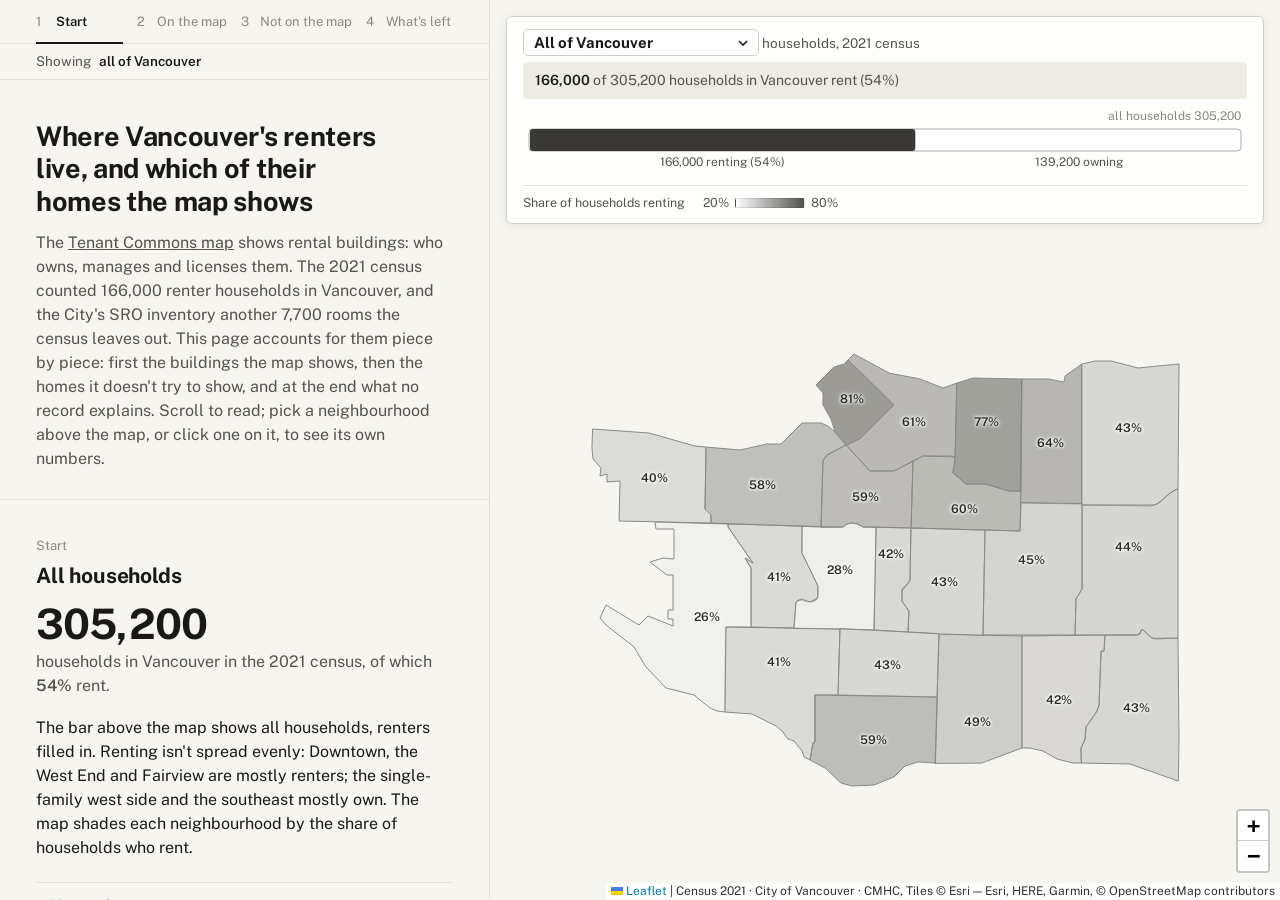
==== renters/index.html @ 36382320 "Story: where Vancouver's renters live" ====
<!DOCTYPE html>
<html lang="en">
<head>
<meta charset="utf-8">
<meta name="viewport" content="width=device-width, initial-scale=1">
<title>Where Vancouver's renters live, and which of their homes the map shows</title>
<!-- font, Leaflet and MapLibre are inlined by missing_rentals.py from vendor/: the page requests only map tiles -->
<style>@font-face{font-family:"Public Sans";font-style:normal;font-weight:100 900;font-display:swap;src:url([data-uri]) format("woff2");}
@font-face{font-family:"Public Sans";font-style:italic;font-weight:100 900;font-display:swap;src:url([data-uri]) format("woff2");}
/* required styles */

.leaflet-pane,
.leaflet-tile,
.leaflet-marker-icon,
.leaflet-marker-shadow,
.leaflet-tile-container,
.leaflet-pane > svg,
.leaflet-pane > canvas,
.leaflet-zoom-box,
.leaflet-image-layer,
.leaflet-layer {
	position: absolute;
	left: 0;
	top: 0;
	}
.leaflet-container {
	overflow: hidden;
	}
.leaflet-tile,
.leaflet-marker-icon,
.leaflet-marker-shadow {
	-webkit-user-select: none;
	   -moz-user-select: none;
	        user-select: none;
	  -webkit-user-drag: none;
	}
/* Prevents IE11 from highlighting tiles in blue */
.leaflet-tile::selection {
	background: transparent;
}
/* Safari renders non-retina tile on retina better with this, but Chrome is worse */
.leaflet-safari .leaflet-tile {
	image-rendering: -webkit-optimize-contrast;
	}
/* hack that prevents hw layers "stretching" when loading new tiles */
.leaflet-safari .leaflet-tile-container {
	width: 1600px;
	height: 1600px;
	-webkit-transform-origin: 0 0;
	}
.leaflet-marker-icon,
.leaflet-marker-shadow {
	display: block;
	}
/* .leaflet-container svg: reset svg max-width decleration shipped in Joomla! (joomla.org) 3.x */
/* .leaflet-container img: map is broken in FF if you have max-width: 100% on tiles */
.leaflet-container .leaflet-overlay-pane svg {
	max-width: none !important;
	max-height: none !important;
	}
.leaflet-container .leaflet-marker-pane img,
.leaflet-container .leaflet-shadow-pane img,
.leaflet-container .leaflet-tile-pane img,
.leaflet-container img.leaflet-image-layer,
.leaflet-container .leaflet-tile {
	max-width: none !important;
	max-height: none !important;
	width: auto;
	padding: 0;
	}

.leaflet-container.leaflet-touch-zoom {
	-ms-touch-action: pan-x pan-y;
	touch-action: pan-x pan-y;
	}
.leaflet-container.leaflet-touch-drag {
	-ms-touch-action: pinch-zoom;
	/* Fallback for FF which doesn't support pinch-zoom */
	touch-action: none;
	touch-action: pinch-zoom;
}
.leaflet-container.leaflet-touch-drag.leaflet-touch-zoom {
	-ms-touch-action: none;
	touch-action: none;
}
.leaflet-container {
	-webkit-tap-highlight-color: transparent;
}
.leaflet-container a {
	-webkit-tap-highlight-color: rgba(51, 181, 229, 0.4);
}
.leaflet-tile {
	filter: inherit;
	visibility: hidden;
	}
.leaflet-tile-loaded {
	visibility: inherit;
	}
.leaflet-zoom-box {
	width: 0;
	height: 0;
	-moz-box-sizing: border-box;
	     box-sizing: border-box;
	z-index: 800;
	}
/* workaround for https://bugzilla.mozilla.org/show_bug.cgi?id=888319 */
.leaflet-overlay-pane svg {
	-moz-user-select: none;
	}

.leaflet-pane         { z-index: 400; }

.leaflet-tile-pane    { z-index: 200; }
.leaflet-overlay-pane { z-index: 400; }
.leaflet-shadow-pane  { z-index: 500; }
.leaflet-marker-pane  { z-index: 600; }
.leaflet-tooltip-pane   { z-index: 650; }
.leaflet-popup-pane   { z-index: 700; }

.leaflet-map-pane canvas { z-index: 100; }
.leaflet-map-pane svg    { z-index: 200; }

.leaflet-vml-shape {
	width: 1px;
	height: 1px;
	}
.lvml {
	behavior: url(#default#VML);
	display: inline-block;
	position: absolute;
	}


/* control positioning */

.leaflet-control {
	position: relative;
	z-index: 800;
	pointer-events: visiblePainted; /* IE 9-10 doesn't have auto */
	pointer-events: auto;
	}
.leaflet-top,
.leaflet-bottom {
	position: absolute;
	z-index: 1000;
	pointer-events: none;
	}
.leaflet-top {
	top: 0;
	}
.leaflet-right {
	right: 0;
	}
.leaflet-bottom {
	bottom: 0;
	}
.leaflet-left {
	left: 0;
	}
.leaflet-control {
	float: left;
	clear: both;
	}
.leaflet-right .leaflet-control {
	float: right;
	}
.leaflet-top .leaflet-control {
	margin-top: 10px;
	}
.leaflet-bottom .leaflet-control {
	margin-bottom: 10px;
	}
.leaflet-left .leaflet-control {
	margin-left: 10px;
	}
.leaflet-right .leaflet-control {
	margin-right: 10px;
	}


/* zoom and fade animations */

.leaflet-fade-anim .leaflet-popup {
	opacity: 0;
	-webkit-transition: opacity 0.2s linear;
	   -moz-transition: opacity 0.2s linear;
	        transition: opacity 0.2s linear;
	}
.leaflet-fade-anim .leaflet-map-pane .leaflet-popup {
	opacity: 1;
	}
.leaflet-zoom-animated {
	-webkit-transform-origin: 0 0;
	    -ms-transform-origin: 0 0;
	        transform-origin: 0 0;
	}
svg.leaflet-zoom-animated {
	will-change: transform;
}

.leaflet-zoom-anim .leaflet-zoom-animated {
	-webkit-transition: -webkit-transform 0.25s cubic-bezier(0,0,0.25,1);
	   -moz-transition:    -moz-transform 0.25s cubic-bezier(0,0,0.25,1);
	        transition:         transform 0.25s cubic-bezier(0,0,0.25,1);
	}
.leaflet-zoom-anim .leaflet-tile,
.leaflet-pan-anim .leaflet-tile {
	-webkit-transition: none;
	   -moz-transition: none;
	        transition: none;
	}

.leaflet-zoom-anim .leaflet-zoom-hide {
	visibility: hidden;
	}


/* cursors */

.leaflet-interactive {
	cursor: pointer;
	}
.leaflet-grab {
	cursor: -webkit-grab;
	cursor:    -moz-grab;
	cursor:         grab;
	}
.leaflet-crosshair,
.leaflet-crosshair .leaflet-interactive {
	cursor: crosshair;
	}
.leaflet-popup-pane,
.leaflet-control {
	cursor: auto;
	}
.leaflet-dragging .leaflet-grab,
.leaflet-dragging .leaflet-grab .leaflet-interactive,
.leaflet-dragging .leaflet-marker-draggable {
	cursor: move;
	cursor: -webkit-grabbing;
	cursor:    -moz-grabbing;
	cursor:         grabbing;
	}

/* marker & overlays interactivity */
.leaflet-marker-icon,
.leaflet-marker-shadow,
.leaflet-image-layer,
.leaflet-pane > svg path,
.leaflet-tile-container {
	pointer-events: none;
	}

.leaflet-marker-icon.leaflet-interactive,
.leaflet-image-layer.leaflet-interactive,
.leaflet-pane > svg path.leaflet-interactive,
svg.leaflet-image-layer.leaflet-interactive path {
	pointer-events: visiblePainted; /* IE 9-10 doesn't have auto */
	pointer-events: auto;
	}

/* visual tweaks */

.leaflet-container {
	background: #ddd;
	outline-offset: 1px;
	}
.leaflet-container a {
	color: #0078A8;
	}
.leaflet-zoom-box {
	border: 2px dotted #38f;
	background: rgba(255,255,255,0.5);
	}


/* general typography */
.leaflet-container {
	font-family: "Helvetica Neue", Arial, Helvetica, sans-serif;
	font-size: 12px;
	font-size: 0.75rem;
	line-height: 1.5;
	}


/* general toolbar styles */

.leaflet-bar {
	box-shadow: 0 1px 5px rgba(0,0,0,0.65);
	border-radius: 4px;
	}
.leaflet-bar a {
	background-color: #fff;
	border-bottom: 1px solid #ccc;
	width: 26px;
	height: 26px;
	line-height: 26px;
	display: block;
	text-align: center;
	text-decoration: none;
	color: black;
	}
.leaflet-bar a,
.leaflet-control-layers-toggle {
	background-position: 50% 50%;
	background-repeat: no-repeat;
	display: block;
	}
.leaflet-bar a:hover,
.leaflet-bar a:focus {
	background-color: #f4f4f4;
	}
.leaflet-bar a:first-child {
	border-top-left-radius: 4px;
	border-top-right-radius: 4px;
	}
.leaflet-bar a:last-child {
	border-bottom-left-radius: 4px;
	border-bottom-right-radius: 4px;
	border-bottom: none;
	}
.leaflet-bar a.leaflet-disabled {
	cursor: default;
	background-color: #f4f4f4;
	color: #bbb;
	}

.leaflet-touch .leaflet-bar a {
	width: 30px;
	height: 30px;
	line-height: 30px;
	}
.leaflet-touch .leaflet-bar a:first-child {
	border-top-left-radius: 2px;
	border-top-right-radius: 2px;
	}
.leaflet-touch .leaflet-bar a:last-child {
	border-bottom-left-radius: 2px;
	border-bottom-right-radius: 2px;
	}

/* zoom control */

.leaflet-control-zoom-in,
.leaflet-control-zoom-out {
	font: bold 18px 'Lucida Console', Monaco, monospace;
	text-indent: 1px;
	}

.leaflet-touch .leaflet-control-zoom-in, .leaflet-touch .leaflet-control-zoom-out  {
	font-size: 22px;
	}


/* layers control */

.leaflet-control-layers {
	box-shadow: 0 1px 5px rgba(0,0,0,0.4);
	background: #fff;
	border-radius: 5px;
	}
.leaflet-control-layers-toggle {
	background-image: url(images/layers.png);
	width: 36px;
	height: 36px;
	}
.leaflet-retina .leaflet-control-layers-toggle {
	background-image: url(images/layers-2x.png);
	background-size: 26px 26px;
	}
.leaflet-touch .leaflet-control-layers-toggle {
	width: 44px;
	height: 44px;
	}
.leaflet-control-layers .leaflet-control-layers-list,
.leaflet-control-layers-expanded .leaflet-control-layers-toggle {
	display: none;
	}
.leaflet-control-layers-expanded .leaflet-control-layers-list {
	display: block;
	position: relative;
	}
.leaflet-control-layers-expanded {
	padding: 6px 10px 6px 6px;
	color: #333;
	background: #fff;
	}
.leaflet-control-layers-scrollbar {
	overflow-y: scroll;
	overflow-x: hidden;
	padding-right: 5px;
	}
.leaflet-control-layers-selector {
	margin-top: 2px;
	position: relative;
	top: 1px;
	}
.leaflet-control-layers label {
	display: block;
	font-size: 13px;
	font-size: 1.08333em;
	}
.leaflet-control-layers-separator {
	height: 0;
	border-top: 1px solid #ddd;
	margin: 5px -10px 5px -6px;
	}

/* Default icon URLs */
.leaflet-default-icon-path { /* used only in path-guessing heuristic, see L.Icon.Default */
	background-image: url(images/marker-icon.png);
	}


/* attribution and scale controls */

.leaflet-container .leaflet-control-attribution {
	background: #fff;
	background: rgba(255, 255, 255, 0.8);
	margin: 0;
	}
.leaflet-control-attribution,
.leaflet-control-scale-line {
	padding: 0 5px;
	color: #333;
	line-height: 1.4;
	}
.leaflet-control-attribution a {
	text-decoration: none;
	}
.leaflet-control-attribution a:hover,
.leaflet-control-attribution a:focus {
	text-decoration: underline;
	}
.leaflet-attribution-flag {
	display: inline !important;
	vertical-align: baseline !important;
	width: 1em;
	height: 0.6669em;
	}
.leaflet-left .leaflet-control-scale {
	margin-left: 5px;
	}
.leaflet-bottom .leaflet-control-scale {
	margin-bottom: 5px;
	}
.leaflet-control-scale-line {
	border: 2px solid #777;
	border-top: none;
	line-height: 1.1;
	padding: 2px 5px 1px;
	white-space: nowrap;
	-moz-box-sizing: border-box;
	     box-sizing: border-box;
	background: rgba(255, 255, 255, 0.8);
	text-shadow: 1px 1px #fff;
	}
.leaflet-control-scale-line:not(:first-child) {
	border-top: 2px solid #777;
	border-bottom: none;
	margin-top: -2px;
	}
.leaflet-control-scale-line:not(:first-child):not(:last-child) {
	border-bottom: 2px solid #777;
	}

.leaflet-touch .leaflet-control-attribution,
.leaflet-touch .leaflet-control-layers,
.leaflet-touch .leaflet-bar {
	box-shadow: none;
	}
.leaflet-touch .leaflet-control-layers,
.leaflet-touch .leaflet-bar {
	border: 2px solid rgba(0,0,0,0.2);
	background-clip: padding-box;
	}


/* popup */

.leaflet-popup {
	position: absolute;
	text-align: center;
	margin-bottom: 20px;
	}
.leaflet-popup-content-wrapper {
	padding: 1px;
	text-align: left;
	border-radius: 12px;
	}
.leaflet-popup-content {
	margin: 13px 24px 13px 20px;
	line-height: 1.3;
	font-size: 13px;
	font-size: 1.08333em;
	min-height: 1px;
	}
.leaflet-popup-content p {
	margin: 17px 0;
	margin: 1.3em 0;
	}
.leaflet-popup-tip-container {
	width: 40px;
	height: 20px;
	position: absolute;
	left: 50%;
	margin-top: -1px;
	margin-left: -20px;
	overflow: hidden;
	pointer-events: none;
	}
.leaflet-popup-tip {
	width: 17px;
	height: 17px;
	padding: 1px;

	margin: -10px auto 0;
	pointer-events: auto;

	-webkit-transform: rotate(45deg);
	   -moz-transform: rotate(45deg);
	    -ms-transform: rotate(45deg);
	        transform: rotate(45deg);
	}
.leaflet-popup-content-wrapper,
.leaflet-popup-tip {
	background: white;
	color: #333;
	box-shadow: 0 3px 14px rgba(0,0,0,0.4);
	}
.leaflet-container a.leaflet-popup-close-button {
	position: absolute;
	top: 0;
	right: 0;
	border: none;
	text-align: center;
	width: 24px;
	height: 24px;
	font: 16px/24px Tahoma, Verdana, sans-serif;
	color: #757575;
	text-decoration: none;
	background: transparent;
	}
.leaflet-container a.leaflet-popup-close-button:hover,
.leaflet-container a.leaflet-popup-close-button:focus {
	color: #585858;
	}
.leaflet-popup-scrolled {
	overflow: auto;
	}

.leaflet-oldie .leaflet-popup-content-wrapper {
	-ms-zoom: 1;
	}
.leaflet-oldie .leaflet-popup-tip {
	width: 24px;
	margin: 0 auto;

	-ms-filter: "progid:DXImageTransform.Microsoft.Matrix(M11=0.70710678, M12=0.70710678, M21=-0.70710678, M22=0.70710678)";
	filter: progid:DXImageTransform.Microsoft.Matrix(M11=0.70710678, M12=0.70710678, M21=-0.70710678, M22=0.70710678);
	}

.leaflet-oldie .leaflet-control-zoom,
.leaflet-oldie .leaflet-control-layers,
.leaflet-oldie .leaflet-popup-content-wrapper,
.leaflet-oldie .leaflet-popup-tip {
	border: 1px solid #999;
	}


/* div icon */

.leaflet-div-icon {
	background: #fff;
	border: 1px solid #666;
	}


/* Tooltip */
/* Base styles for the element that has a tooltip */
.leaflet-tooltip {
	position: absolute;
	padding: 6px;
	background-color: #fff;
	border: 1px solid #fff;
	border-radius: 3px;
	color: #222;
	white-space: nowrap;
	-webkit-user-select: none;
	-moz-user-select: none;
	-ms-user-select: none;
	user-select: none;
	pointer-events: none;
	box-shadow: 0 1px 3px rgba(0,0,0,0.4);
	}
.leaflet-tooltip.leaflet-interactive {
	cursor: pointer;
	pointer-events: auto;
	}
.leaflet-tooltip-top:before,
.leaflet-tooltip-bottom:before,
.leaflet-tooltip-left:before,
.leaflet-tooltip-right:before {
	position: absolute;
	pointer-events: none;
	border: 6px solid transparent;
	background: transparent;
	content: "";
	}

/* Directions */

.leaflet-tooltip-bottom {
	margin-top: 6px;
}
.leaflet-tooltip-top {
	margin-top: -6px;
}
.leaflet-tooltip-bottom:before,
.leaflet-tooltip-top:before {
	left: 50%;
	margin-left: -6px;
	}
.leaflet-tooltip-top:before {
	bottom: 0;
	margin-bottom: -12px;
	border-top-color: #fff;
	}
.leaflet-tooltip-bottom:before {
	top: 0;
	margin-top: -12px;
	margin-left: -6px;
	border-bottom-color: #fff;
	}
.leaflet-tooltip-left {
	margin-left: -6px;
}
.leaflet-tooltip-right {
	margin-left: 6px;
}
.leaflet-tooltip-left:before,
.leaflet-tooltip-right:before {
	top: 50%;
	margin-top: -6px;
	}
.leaflet-tooltip-left:before {
	right: 0;
	margin-right: -12px;
	border-left-color: #fff;
	}
.leaflet-tooltip-right:before {
	left: 0;
	margin-left: -12px;
	border-right-color: #fff;
	}

/* Printing */
	
@media print {
	/* Prevent printers from removing background-images of controls. */
	.leaflet-control {
		-webkit-print-color-adjust: exact;
		print-color-adjust: exact;
		}
	}

.maplibregl-map{font:12px/20px Helvetica Neue,Arial,Helvetica,sans-serif;overflow:hidden;position:relative;-webkit-tap-highlight-color:rgb(0 0 0/0)}.maplibregl-canvas{left:0;position:absolute;top:0}.maplibregl-map:fullscreen{height:100%;width:100%}.maplibregl-ctrl-group button.maplibregl-ctrl-compass{touch-action:none}.maplibregl-canvas-container.maplibregl-interactive,.maplibregl-ctrl-group button.maplibregl-ctrl-compass{cursor:grab;-webkit-user-select:none;-moz-user-select:none;user-select:none}.maplibregl-canvas-container.maplibregl-interactive.maplibregl-track-pointer{cursor:pointer}.maplibregl-canvas-container.maplibregl-interactive:active,.maplibregl-ctrl-group button.maplibregl-ctrl-compass:active{cursor:grabbing}.maplibregl-canvas-container.maplibregl-touch-zoom-rotate,.maplibregl-canvas-container.maplibregl-touch-zoom-rotate .maplibregl-canvas{touch-action:pan-x pan-y}.maplibregl-canvas-container.maplibregl-touch-drag-pan,.maplibregl-canvas-container.maplibregl-touch-drag-pan .maplibregl-canvas{touch-action:pinch-zoom}.maplibregl-canvas-container.maplibregl-touch-zoom-rotate.maplibregl-touch-drag-pan,.maplibregl-canvas-container.maplibregl-touch-zoom-rotate.maplibregl-touch-drag-pan .maplibregl-canvas{touch-action:none}.maplibregl-canvas-container.maplibregl-touch-drag-pan.maplibregl-cooperative-gestures,.maplibregl-canvas-container.maplibregl-touch-drag-pan.maplibregl-cooperative-gestures .maplibregl-canvas{touch-action:pan-x pan-y}.maplibregl-ctrl-bottom-left,.maplibregl-ctrl-bottom-right,.maplibregl-ctrl-top-left,.maplibregl-ctrl-top-right{pointer-events:none;position:absolute;z-index:2}.maplibregl-ctrl-top-left{left:0;top:0}.maplibregl-ctrl-top-right{right:0;top:0}.maplibregl-ctrl-bottom-left{bottom:0;left:0}.maplibregl-ctrl-bottom-right{bottom:0;right:0}.maplibregl-ctrl{clear:both;pointer-events:auto;transform:translate(0)}.maplibregl-ctrl-top-left .maplibregl-ctrl{float:left;margin:10px 0 0 10px}.maplibregl-ctrl-top-right .maplibregl-ctrl{float:right;margin:10px 10px 0 0}.maplibregl-ctrl-bottom-left .maplibregl-ctrl{float:left;margin:0 0 10px 10px}.maplibregl-ctrl-bottom-right .maplibregl-ctrl{float:right;margin:0 10px 10px 0}.maplibregl-ctrl-group{background:#fff;border-radius:4px}.maplibregl-ctrl-group:not(:empty){box-shadow:0 0 0 2px rgba(0,0,0,.1)}@media (forced-colors:active){.maplibregl-ctrl-group:not(:empty){box-shadow:0 0 0 2px ButtonText}}.maplibregl-ctrl-group button{background-color:transparent;border:0;box-sizing:border-box;cursor:pointer;display:block;height:29px;outline:none;padding:0;width:29px}.maplibregl-ctrl-group button+button{border-top:1px solid #ddd}.maplibregl-ctrl button .maplibregl-ctrl-icon{background-position:50%;background-repeat:no-repeat;display:block;height:100%;width:100%}@media (forced-colors:active){.maplibregl-ctrl-icon{background-color:transparent}.maplibregl-ctrl-group button+button{border-top:1px solid ButtonText}}.maplibregl-ctrl button::-moz-focus-inner{border:0;padding:0}.maplibregl-ctrl-attrib-button:focus,.maplibregl-ctrl-group button:focus{box-shadow:0 0 2px 2px #0096ff}.maplibregl-ctrl button:disabled{cursor:not-allowed}.maplibregl-ctrl button:disabled .maplibregl-ctrl-icon{opacity:.25}@media (hover:hover){.maplibregl-ctrl button:not(:disabled):hover{background-color:rgb(0 0 0/5%)}}.maplibregl-ctrl button:not(:disabled):active{background-color:rgb(0 0 0/5%)}.maplibregl-ctrl-group button:focus:focus-visible{box-shadow:0 0 2px 2px #0096ff}.maplibregl-ctrl-group button:focus:not(:focus-visible){box-shadow:none}.maplibregl-ctrl-group button:focus:first-child{border-radius:4px 4px 0 0}.maplibregl-ctrl-group button:focus:last-child{border-radius:0 0 4px 4px}.maplibregl-ctrl-group button:focus:only-child{border-radius:inherit}.maplibregl-ctrl button.maplibregl-ctrl-zoom-out .maplibregl-ctrl-icon{background-image:url("data:image/svg+xml;charset=utf-8,%3Csvg xmlns='http://www.w3.org/2000/svg' width='29' height='29' fill='%23333' viewBox='0 0 29 29'%3E%3Cpath d='M10 13c-.75 0-1.5.75-1.5 1.5S9.25 16 10 16h9c.75 0 1.5-.75 1.5-1.5S19.75 13 19 13z'/%3E%3C/svg%3E")}.maplibregl-ctrl button.maplibregl-ctrl-zoom-in .maplibregl-ctrl-icon{background-image:url("data:image/svg+xml;charset=utf-8,%3Csvg xmlns='http://www.w3.org/2000/svg' width='29' height='29' fill='%23333' viewBox='0 0 29 29'%3E%3Cpath d='M14.5 8.5c-.75 0-1.5.75-1.5 1.5v3h-3c-.75 0-1.5.75-1.5 1.5S9.25 16 10 16h3v3c0 .75.75 1.5 1.5 1.5S16 19.75 16 19v-3h3c.75 0 1.5-.75 1.5-1.5S19.75 13 19 13h-3v-3c0-.75-.75-1.5-1.5-1.5'/%3E%3C/svg%3E")}@media (forced-colors:active){.maplibregl-ctrl button.maplibregl-ctrl-zoom-out .maplibregl-ctrl-icon{background-image:url("data:image/svg+xml;charset=utf-8,%3Csvg xmlns='http://www.w3.org/2000/svg' width='29' height='29' fill='%23fff' viewBox='0 0 29 29'%3E%3Cpath d='M10 13c-.75 0-1.5.75-1.5 1.5S9.25 16 10 16h9c.75 0 1.5-.75 1.5-1.5S19.75 13 19 13z'/%3E%3C/svg%3E")}.maplibregl-ctrl button.maplibregl-ctrl-zoom-in .maplibregl-ctrl-icon{background-image:url("data:image/svg+xml;charset=utf-8,%3Csvg xmlns='http://www.w3.org/2000/svg' width='29' height='29' fill='%23fff' viewBox='0 0 29 29'%3E%3Cpath d='M14.5 8.5c-.75 0-1.5.75-1.5 1.5v3h-3c-.75 0-1.5.75-1.5 1.5S9.25 16 10 16h3v3c0 .75.75 1.5 1.5 1.5S16 19.75 16 19v-3h3c.75 0 1.5-.75 1.5-1.5S19.75 13 19 13h-3v-3c0-.75-.75-1.5-1.5-1.5'/%3E%3C/svg%3E")}}@media (forced-colors:active) and (prefers-color-scheme:light){.maplibregl-ctrl button.maplibregl-ctrl-zoom-out .maplibregl-ctrl-icon{background-image:url("data:image/svg+xml;charset=utf-8,%3Csvg xmlns='http://www.w3.org/2000/svg' width='29' height='29' viewBox='0 0 29 29'%3E%3Cpath d='M10 13c-.75 0-1.5.75-1.5 1.5S9.25 16 10 16h9c.75 0 1.5-.75 1.5-1.5S19.75 13 19 13z'/%3E%3C/svg%3E")}.maplibregl-ctrl button.maplibregl-ctrl-zoom-in .maplibregl-ctrl-icon{background-image:url("data:image/svg+xml;charset=utf-8,%3Csvg xmlns='http://www.w3.org/2000/svg' width='29' height='29' viewBox='0 0 29 29'%3E%3Cpath d='M14.5 8.5c-.75 0-1.5.75-1.5 1.5v3h-3c-.75 0-1.5.75-1.5 1.5S9.25 16 10 16h3v3c0 .75.75 1.5 1.5 1.5S16 19.75 16 19v-3h3c.75 0 1.5-.75 1.5-1.5S19.75 13 19 13h-3v-3c0-.75-.75-1.5-1.5-1.5'/%3E%3C/svg%3E")}}.maplibregl-ctrl button.maplibregl-ctrl-fullscreen .maplibregl-ctrl-icon{background-image:url("data:image/svg+xml;charset=utf-8,%3Csvg xmlns='http://www.w3.org/2000/svg' width='29' height='29' fill='%23333' viewBox='0 0 29 29'%3E%3Cpath d='M24 16v5.5c0 1.75-.75 2.5-2.5 2.5H16v-1l3-1.5-4-5.5 1-1 5.5 4 1.5-3zM6 16l1.5 3 5.5-4 1 1-4 5.5 3 1.5v1H7.5C5.75 24 5 23.25 5 21.5V16zm7-11v1l-3 1.5 4 5.5-1 1-5.5-4L6 13H5V7.5C5 5.75 5.75 5 7.5 5zm11 2.5c0-1.75-.75-2.5-2.5-2.5H16v1l3 1.5-4 5.5 1 1 5.5-4 1.5 3h1z'/%3E%3C/svg%3E")}.maplibregl-ctrl button.maplibregl-ctrl-shrink .maplibregl-ctrl-icon{background-image:url("data:image/svg+xml;charset=utf-8,%3Csvg xmlns='http://www.w3.org/2000/svg' width='29' height='29' viewBox='0 0 29 29'%3E%3Cpath d='M18.5 16c-1.75 0-2.5.75-2.5 2.5V24h1l1.5-3 5.5 4 1-1-4-5.5 3-1.5v-1zM13 18.5c0-1.75-.75-2.5-2.5-2.5H5v1l3 1.5L4 24l1 1 5.5-4 1.5 3h1zm3-8c0 1.75.75 2.5 2.5 2.5H24v-1l-3-1.5L25 5l-1-1-5.5 4L17 5h-1zM10.5 13c1.75 0 2.5-.75 2.5-2.5V5h-1l-1.5 3L5 4 4 5l4 5.5L5 12v1z'/%3E%3C/svg%3E")}@media (forced-colors:active){.maplibregl-ctrl button.maplibregl-ctrl-fullscreen .maplibregl-ctrl-icon{background-image:url("data:image/svg+xml;charset=utf-8,%3Csvg xmlns='http://www.w3.org/2000/svg' width='29' height='29' fill='%23fff' viewBox='0 0 29 29'%3E%3Cpath d='M24 16v5.5c0 1.75-.75 2.5-2.5 2.5H16v-1l3-1.5-4-5.5 1-1 5.5 4 1.5-3zM6 16l1.5 3 5.5-4 1 1-4 5.5 3 1.5v1H7.5C5.75 24 5 23.25 5 21.5V16zm7-11v1l-3 1.5 4 5.5-1 1-5.5-4L6 13H5V7.5C5 5.75 5.75 5 7.5 5zm11 2.5c0-1.75-.75-2.5-2.5-2.5H16v1l3 1.5-4 5.5 1 1 5.5-4 1.5 3h1z'/%3E%3C/svg%3E")}.maplibregl-ctrl button.maplibregl-ctrl-shrink .maplibregl-ctrl-icon{background-image:url("data:image/svg+xml;charset=utf-8,%3Csvg xmlns='http://www.w3.org/2000/svg' width='29' height='29' fill='%23fff' viewBox='0 0 29 29'%3E%3Cpath d='M18.5 16c-1.75 0-2.5.75-2.5 2.5V24h1l1.5-3 5.5 4 1-1-4-5.5 3-1.5v-1zM13 18.5c0-1.75-.75-2.5-2.5-2.5H5v1l3 1.5L4 24l1 1 5.5-4 1.5 3h1zm3-8c0 1.75.75 2.5 2.5 2.5H24v-1l-3-1.5L25 5l-1-1-5.5 4L17 5h-1zM10.5 13c1.75 0 2.5-.75 2.5-2.5V5h-1l-1.5 3L5 4 4 5l4 5.5L5 12v1z'/%3E%3C/svg%3E")}}@media (forced-colors:active) and (prefers-color-scheme:light){.maplibregl-ctrl button.maplibregl-ctrl-fullscreen .maplibregl-ctrl-icon{background-image:url("data:image/svg+xml;charset=utf-8,%3Csvg xmlns='http://www.w3.org/2000/svg' width='29' height='29' viewBox='0 0 29 29'%3E%3Cpath d='M24 16v5.5c0 1.75-.75 2.5-2.5 2.5H16v-1l3-1.5-4-5.5 1-1 5.5 4 1.5-3zM6 16l1.5 3 5.5-4 1 1-4 5.5 3 1.5v1H7.5C5.75 24 5 23.25 5 21.5V16zm7-11v1l-3 1.5 4 5.5-1 1-5.5-4L6 13H5V7.5C5 5.75 5.75 5 7.5 5zm11 2.5c0-1.75-.75-2.5-2.5-2.5H16v1l3 1.5-4 5.5 1 1 5.5-4 1.5 3h1z'/%3E%3C/svg%3E")}.maplibregl-ctrl button.maplibregl-ctrl-shrink .maplibregl-ctrl-icon{background-image:url("data:image/svg+xml;charset=utf-8,%3Csvg xmlns='http://www.w3.org/2000/svg' width='29' height='29' viewBox='0 0 29 29'%3E%3Cpath d='M18.5 16c-1.75 0-2.5.75-2.5 2.5V24h1l1.5-3 5.5 4 1-1-4-5.5 3-1.5v-1zM13 18.5c0-1.75-.75-2.5-2.5-2.5H5v1l3 1.5L4 24l1 1 5.5-4 1.5 3h1zm3-8c0 1.75.75 2.5 2.5 2.5H24v-1l-3-1.5L25 5l-1-1-5.5 4L17 5h-1zM10.5 13c1.75 0 2.5-.75 2.5-2.5V5h-1l-1.5 3L5 4 4 5l4 5.5L5 12v1z'/%3E%3C/svg%3E")}}.maplibregl-ctrl button.maplibregl-ctrl-compass .maplibregl-ctrl-icon{background-image:url("data:image/svg+xml;charset=utf-8,%3Csvg xmlns='http://www.w3.org/2000/svg' width='29' height='29' fill='%23333' viewBox='0 0 29 29'%3E%3Cpath d='m10.5 14 4-8 4 8z'/%3E%3Cpath fill='%23ccc' d='m10.5 16 4 8 4-8z'/%3E%3C/svg%3E")}@media (forced-colors:active){.maplibregl-ctrl button.maplibregl-ctrl-compass .maplibregl-ctrl-icon{background-image:url("data:image/svg+xml;charset=utf-8,%3Csvg xmlns='http://www.w3.org/2000/svg' width='29' height='29' fill='%23fff' viewBox='0 0 29 29'%3E%3Cpath d='m10.5 14 4-8 4 8z'/%3E%3Cpath fill='%23ccc' d='m10.5 16 4 8 4-8z'/%3E%3C/svg%3E")}}@media (forced-colors:active) and (prefers-color-scheme:light){.maplibregl-ctrl button.maplibregl-ctrl-compass .maplibregl-ctrl-icon{background-image:url("data:image/svg+xml;charset=utf-8,%3Csvg xmlns='http://www.w3.org/2000/svg' width='29' height='29' viewBox='0 0 29 29'%3E%3Cpath d='m10.5 14 4-8 4 8z'/%3E%3Cpath fill='%23ccc' d='m10.5 16 4 8 4-8z'/%3E%3C/svg%3E")}}.maplibregl-ctrl button.maplibregl-ctrl-globe .maplibregl-ctrl-icon{background-image:url("data:image/svg+xml;charset=utf-8,%3Csvg xmlns='http://www.w3.org/2000/svg' width='22' height='22' fill='none' stroke='%23333' viewBox='0 0 22 22'%3E%3Ccircle cx='11' cy='11' r='8.5'/%3E%3Cpath d='M17.5 11c0 4.819-3.02 8.5-6.5 8.5S4.5 15.819 4.5 11 7.52 2.5 11 2.5s6.5 3.681 6.5 8.5Z'/%3E%3Cpath d='M13.5 11c0 2.447-.331 4.64-.853 6.206-.262.785-.562 1.384-.872 1.777-.314.399-.58.517-.775.517s-.461-.118-.775-.517c-.31-.393-.61-.992-.872-1.777C8.831 15.64 8.5 13.446 8.5 11s.331-4.64.853-6.206c.262-.785.562-1.384.872-1.777.314-.399.58-.517.775-.517s.461.118.775.517c.31.393.61.992.872 1.777.522 1.565.853 3.76.853 6.206Z'/%3E%3Cpath d='M11 7.5c-1.909 0-3.622-.166-4.845-.428-.616-.132-1.08-.283-1.379-.434a1.3 1.3 0 0 1-.224-.138q.07-.058.224-.138c.299-.151.763-.302 1.379-.434C7.378 5.666 9.091 5.5 11 5.5s3.622.166 4.845.428c.616.132 1.08.283 1.379.434.105.053.177.1.224.138q-.07.058-.224.138c-.299.151-.763.302-1.379.434-1.223.262-2.936.428-4.845.428ZM4.486 6.436ZM11 16.5c-1.909 0-3.622-.166-4.845-.428-.616-.132-1.08-.283-1.379-.434a1.3 1.3 0 0 1-.224-.138 1.3 1.3 0 0 1 .224-.138c.299-.151.763-.302 1.379-.434C7.378 14.666 9.091 14.5 11 14.5s3.622.166 4.845.428c.616.132 1.08.283 1.379.434.105.053.177.1.224.138a1.3 1.3 0 0 1-.224.138c-.299.151-.763.302-1.379.434-1.223.262-2.936.428-4.845.428Zm-6.514-1.064ZM11 12.5c-2.46 0-4.672-.222-6.255-.574-.796-.177-1.406-.38-1.805-.59a1.5 1.5 0 0 1-.39-.272.3.3 0 0 1-.047-.064.3.3 0 0 1 .048-.064c.066-.073.189-.167.389-.272.399-.21 1.009-.413 1.805-.59C6.328 9.722 8.54 9.5 11 9.5s4.672.222 6.256.574c.795.177 1.405.38 1.804.59.2.105.323.2.39.272a.3.3 0 0 1 .047.064.3.3 0 0 1-.048.064 1.4 1.4 0 0 1-.389.272c-.399.21-1.009.413-1.804.59-1.584.352-3.796.574-6.256.574Zm-8.501-1.51v.002zm0 .018v.002zm17.002.002v-.002zm0-.018v-.002z'/%3E%3C/svg%3E")}.maplibregl-ctrl button.maplibregl-ctrl-globe-enabled .maplibregl-ctrl-icon{background-image:url("data:image/svg+xml;charset=utf-8,%3Csvg xmlns='http://www.w3.org/2000/svg' width='22' height='22' fill='none' stroke='%2333b5e5' viewBox='0 0 22 22'%3E%3Ccircle cx='11' cy='11' r='8.5'/%3E%3Cpath d='M17.5 11c0 4.819-3.02 8.5-6.5 8.5S4.5 15.819 4.5 11 7.52 2.5 11 2.5s6.5 3.681 6.5 8.5Z'/%3E%3Cpath d='M13.5 11c0 2.447-.331 4.64-.853 6.206-.262.785-.562 1.384-.872 1.777-.314.399-.58.517-.775.517s-.461-.118-.775-.517c-.31-.393-.61-.992-.872-1.777C8.831 15.64 8.5 13.446 8.5 11s.331-4.64.853-6.206c.262-.785.562-1.384.872-1.777.314-.399.58-.517.775-.517s.461.118.775.517c.31.393.61.992.872 1.777.522 1.565.853 3.76.853 6.206Z'/%3E%3Cpath d='M11 7.5c-1.909 0-3.622-.166-4.845-.428-.616-.132-1.08-.283-1.379-.434a1.3 1.3 0 0 1-.224-.138q.07-.058.224-.138c.299-.151.763-.302 1.379-.434C7.378 5.666 9.091 5.5 11 5.5s3.622.166 4.845.428c.616.132 1.08.283 1.379.434.105.053.177.1.224.138q-.07.058-.224.138c-.299.151-.763.302-1.379.434-1.223.262-2.936.428-4.845.428ZM4.486 6.436ZM11 16.5c-1.909 0-3.622-.166-4.845-.428-.616-.132-1.08-.283-1.379-.434a1.3 1.3 0 0 1-.224-.138 1.3 1.3 0 0 1 .224-.138c.299-.151.763-.302 1.379-.434C7.378 14.666 9.091 14.5 11 14.5s3.622.166 4.845.428c.616.132 1.08.283 1.379.434.105.053.177.1.224.138a1.3 1.3 0 0 1-.224.138c-.299.151-.763.302-1.379.434-1.223.262-2.936.428-4.845.428Zm-6.514-1.064ZM11 12.5c-2.46 0-4.672-.222-6.255-.574-.796-.177-1.406-.38-1.805-.59a1.5 1.5 0 0 1-.39-.272.3.3 0 0 1-.047-.064.3.3 0 0 1 .048-.064c.066-.073.189-.167.389-.272.399-.21 1.009-.413 1.805-.59C6.328 9.722 8.54 9.5 11 9.5s4.672.222 6.256.574c.795.177 1.405.38 1.804.59.2.105.323.2.39.272a.3.3 0 0 1 .047.064.3.3 0 0 1-.048.064 1.4 1.4 0 0 1-.389.272c-.399.21-1.009.413-1.804.59-1.584.352-3.796.574-6.256.574Zm-8.501-1.51v.002zm0 .018v.002zm17.002.002v-.002zm0-.018v-.002z'/%3E%3C/svg%3E")}.maplibregl-ctrl button.maplibregl-ctrl-terrain .maplibregl-ctrl-icon{background-image:url("data:image/svg+xml;charset=utf-8,%3Csvg xmlns='http://www.w3.org/2000/svg' width='22' height='22' fill='%23333' viewBox='0 0 22 22'%3E%3Cpath d='m1.754 13.406 4.453-4.851 3.09 3.09 3.281 3.277.969-.969-3.309-3.312 3.844-4.121 6.148 6.886h1.082v-.855l-7.207-8.07-4.84 5.187L6.169 6.57l-5.48 5.965v.871ZM.688 16.844h20.625v1.375H.688Zm0 0'/%3E%3C/svg%3E")}.maplibregl-ctrl button.maplibregl-ctrl-terrain-enabled .maplibregl-ctrl-icon{background-image:url("data:image/svg+xml;charset=utf-8,%3Csvg xmlns='http://www.w3.org/2000/svg' width='22' height='22' fill='%2333b5e5' viewBox='0 0 22 22'%3E%3Cpath d='m1.754 13.406 4.453-4.851 3.09 3.09 3.281 3.277.969-.969-3.309-3.312 3.844-4.121 6.148 6.886h1.082v-.855l-7.207-8.07-4.84 5.187L6.169 6.57l-5.48 5.965v.871ZM.688 16.844h20.625v1.375H.688Zm0 0'/%3E%3C/svg%3E")}.maplibregl-ctrl button.maplibregl-ctrl-geolocate .maplibregl-ctrl-icon{background-image:url("data:image/svg+xml;charset=utf-8,%3Csvg xmlns='http://www.w3.org/2000/svg' width='29' height='29' fill='%23333' viewBox='0 0 20 20'%3E%3Cpath d='M10 4C9 4 9 5 9 5v.1A5 5 0 0 0 5.1 9H5s-1 0-1 1 1 1 1 1h.1A5 5 0 0 0 9 14.9v.1s0 1 1 1 1-1 1-1v-.1a5 5 0 0 0 3.9-3.9h.1s1 0 1-1-1-1-1-1h-.1A5 5 0 0 0 11 5.1V5s0-1-1-1m0 2.5a3.5 3.5 0 1 1 0 7 3.5 3.5 0 1 1 0-7'/%3E%3Ccircle cx='10' cy='10' r='2'/%3E%3C/svg%3E")}.maplibregl-ctrl button.maplibregl-ctrl-geolocate:disabled .maplibregl-ctrl-icon{background-image:url("data:image/svg+xml;charset=utf-8,%3Csvg xmlns='http://www.w3.org/2000/svg' width='29' height='29' fill='%23aaa' viewBox='0 0 20 20'%3E%3Cpath d='M10 4C9 4 9 5 9 5v.1A5 5 0 0 0 5.1 9H5s-1 0-1 1 1 1 1 1h.1A5 5 0 0 0 9 14.9v.1s0 1 1 1 1-1 1-1v-.1a5 5 0 0 0 3.9-3.9h.1s1 0 1-1-1-1-1-1h-.1A5 5 0 0 0 11 5.1V5s0-1-1-1m0 2.5a3.5 3.5 0 1 1 0 7 3.5 3.5 0 1 1 0-7'/%3E%3Ccircle cx='10' cy='10' r='2'/%3E%3Cpath fill='red' d='m14 5 1 1-9 9-1-1z'/%3E%3C/svg%3E")}.maplibregl-ctrl button.maplibregl-ctrl-geolocate.maplibregl-ctrl-geolocate-active .maplibregl-ctrl-icon{background-image:url("data:image/svg+xml;charset=utf-8,%3Csvg xmlns='http://www.w3.org/2000/svg' width='29' height='29' fill='%2333b5e5' viewBox='0 0 20 20'%3E%3Cpath d='M10 4C9 4 9 5 9 5v.1A5 5 0 0 0 5.1 9H5s-1 0-1 1 1 1 1 1h.1A5 5 0 0 0 9 14.9v.1s0 1 1 1 1-1 1-1v-.1a5 5 0 0 0 3.9-3.9h.1s1 0 1-1-1-1-1-1h-.1A5 5 0 0 0 11 5.1V5s0-1-1-1m0 2.5a3.5 3.5 0 1 1 0 7 3.5 3.5 0 1 1 0-7'/%3E%3Ccircle cx='10' cy='10' r='2'/%3E%3C/svg%3E")}.maplibregl-ctrl button.maplibregl-ctrl-geolocate.maplibregl-ctrl-geolocate-active-error .maplibregl-ctrl-icon{background-image:url("data:image/svg+xml;charset=utf-8,%3Csvg xmlns='http://www.w3.org/2000/svg' width='29' height='29' fill='%23e58978' viewBox='0 0 20 20'%3E%3Cpath d='M10 4C9 4 9 5 9 5v.1A5 5 0 0 0 5.1 9H5s-1 0-1 1 1 1 1 1h.1A5 5 0 0 0 9 14.9v.1s0 1 1 1 1-1 1-1v-.1a5 5 0 0 0 3.9-3.9h.1s1 0 1-1-1-1-1-1h-.1A5 5 0 0 0 11 5.1V5s0-1-1-1m0 2.5a3.5 3.5 0 1 1 0 7 3.5 3.5 0 1 1 0-7'/%3E%3Ccircle cx='10' cy='10' r='2'/%3E%3C/svg%3E")}.maplibregl-ctrl button.maplibregl-ctrl-geolocate.maplibregl-ctrl-geolocate-background .maplibregl-ctrl-icon{background-image:url("data:image/svg+xml;charset=utf-8,%3Csvg xmlns='http://www.w3.org/2000/svg' width='29' height='29' fill='%2333b5e5' viewBox='0 0 20 20'%3E%3Cpath d='M10 4C9 4 9 5 9 5v.1A5 5 0 0 0 5.1 9H5s-1 0-1 1 1 1 1 1h.1A5 5 0 0 0 9 14.9v.1s0 1 1 1 1-1 1-1v-.1a5 5 0 0 0 3.9-3.9h.1s1 0 1-1-1-1-1-1h-.1A5 5 0 0 0 11 5.1V5s0-1-1-1m0 2.5a3.5 3.5 0 1 1 0 7 3.5 3.5 0 1 1 0-7'/%3E%3C/svg%3E")}.maplibregl-ctrl button.maplibregl-ctrl-geolocate.maplibregl-ctrl-geolocate-background-error .maplibregl-ctrl-icon{background-image:url("data:image/svg+xml;charset=utf-8,%3Csvg xmlns='http://www.w3.org/2000/svg' width='29' height='29' fill='%23e54e33' viewBox='0 0 20 20'%3E%3Cpath d='M10 4C9 4 9 5 9 5v.1A5 5 0 0 0 5.1 9H5s-1 0-1 1 1 1 1 1h.1A5 5 0 0 0 9 14.9v.1s0 1 1 1 1-1 1-1v-.1a5 5 0 0 0 3.9-3.9h.1s1 0 1-1-1-1-1-1h-.1A5 5 0 0 0 11 5.1V5s0-1-1-1m0 2.5a3.5 3.5 0 1 1 0 7 3.5 3.5 0 1 1 0-7'/%3E%3C/svg%3E")}.maplibregl-ctrl button.maplibregl-ctrl-geolocate.maplibregl-ctrl-geolocate-waiting .maplibregl-ctrl-icon{animation:maplibregl-spin 2s linear infinite}@media (forced-colors:active){.maplibregl-ctrl button.maplibregl-ctrl-geolocate .maplibregl-ctrl-icon{background-image:url("data:image/svg+xml;charset=utf-8,%3Csvg xmlns='http://www.w3.org/2000/svg' width='29' height='29' fill='%23fff' viewBox='0 0 20 20'%3E%3Cpath d='M10 4C9 4 9 5 9 5v.1A5 5 0 0 0 5.1 9H5s-1 0-1 1 1 1 1 1h.1A5 5 0 0 0 9 14.9v.1s0 1 1 1 1-1 1-1v-.1a5 5 0 0 0 3.9-3.9h.1s1 0 1-1-1-1-1-1h-.1A5 5 0 0 0 11 5.1V5s0-1-1-1m0 2.5a3.5 3.5 0 1 1 0 7 3.5 3.5 0 1 1 0-7'/%3E%3Ccircle cx='10' cy='10' r='2'/%3E%3C/svg%3E")}.maplibregl-ctrl button.maplibregl-ctrl-geolocate:disabled .maplibregl-ctrl-icon{background-image:url("data:image/svg+xml;charset=utf-8,%3Csvg xmlns='http://www.w3.org/2000/svg' width='29' height='29' fill='%23999' viewBox='0 0 20 20'%3E%3Cpath d='M10 4C9 4 9 5 9 5v.1A5 5 0 0 0 5.1 9H5s-1 0-1 1 1 1 1 1h.1A5 5 0 0 0 9 14.9v.1s0 1 1 1 1-1 1-1v-.1a5 5 0 0 0 3.9-3.9h.1s1 0 1-1-1-1-1-1h-.1A5 5 0 0 0 11 5.1V5s0-1-1-1m0 2.5a3.5 3.5 0 1 1 0 7 3.5 3.5 0 1 1 0-7'/%3E%3Ccircle cx='10' cy='10' r='2'/%3E%3Cpath fill='red' d='m14 5 1 1-9 9-1-1z'/%3E%3C/svg%3E")}.maplibregl-ctrl button.maplibregl-ctrl-geolocate.maplibregl-ctrl-geolocate-active .maplibregl-ctrl-icon{background-image:url("data:image/svg+xml;charset=utf-8,%3Csvg xmlns='http://www.w3.org/2000/svg' width='29' height='29' fill='%2333b5e5' viewBox='0 0 20 20'%3E%3Cpath d='M10 4C9 4 9 5 9 5v.1A5 5 0 0 0 5.1 9H5s-1 0-1 1 1 1 1 1h.1A5 5 0 0 0 9 14.9v.1s0 1 1 1 1-1 1-1v-.1a5 5 0 0 0 3.9-3.9h.1s1 0 1-1-1-1-1-1h-.1A5 5 0 0 0 11 5.1V5s0-1-1-1m0 2.5a3.5 3.5 0 1 1 0 7 3.5 3.5 0 1 1 0-7'/%3E%3Ccircle cx='10' cy='10' r='2'/%3E%3C/svg%3E")}.maplibregl-ctrl button.maplibregl-ctrl-geolocate.maplibregl-ctrl-geolocate-active-error .maplibregl-ctrl-icon{background-image:url("data:image/svg+xml;charset=utf-8,%3Csvg xmlns='http://www.w3.org/2000/svg' width='29' height='29' fill='%23e58978' viewBox='0 0 20 20'%3E%3Cpath d='M10 4C9 4 9 5 9 5v.1A5 5 0 0 0 5.1 9H5s-1 0-1 1 1 1 1 1h.1A5 5 0 0 0 9 14.9v.1s0 1 1 1 1-1 1-1v-.1a5 5 0 0 0 3.9-3.9h.1s1 0 1-1-1-1-1-1h-.1A5 5 0 0 0 11 5.1V5s0-1-1-1m0 2.5a3.5 3.5 0 1 1 0 7 3.5 3.5 0 1 1 0-7'/%3E%3Ccircle cx='10' cy='10' r='2'/%3E%3C/svg%3E")}.maplibregl-ctrl button.maplibregl-ctrl-geolocate.maplibregl-ctrl-geolocate-background .maplibregl-ctrl-icon{background-image:url("data:image/svg+xml;charset=utf-8,%3Csvg xmlns='http://www.w3.org/2000/svg' width='29' height='29' fill='%2333b5e5' viewBox='0 0 20 20'%3E%3Cpath d='M10 4C9 4 9 5 9 5v.1A5 5 0 0 0 5.1 9H5s-1 0-1 1 1 1 1 1h.1A5 5 0 0 0 9 14.9v.1s0 1 1 1 1-1 1-1v-.1a5 5 0 0 0 3.9-3.9h.1s1 0 1-1-1-1-1-1h-.1A5 5 0 0 0 11 5.1V5s0-1-1-1m0 2.5a3.5 3.5 0 1 1 0 7 3.5 3.5 0 1 1 0-7'/%3E%3C/svg%3E")}.maplibregl-ctrl button.maplibregl-ctrl-geolocate.maplibregl-ctrl-geolocate-background-error .maplibregl-ctrl-icon{background-image:url("data:image/svg+xml;charset=utf-8,%3Csvg xmlns='http://www.w3.org/2000/svg' width='29' height='29' fill='%23e54e33' viewBox='0 0 20 20'%3E%3Cpath d='M10 4C9 4 9 5 9 5v.1A5 5 0 0 0 5.1 9H5s-1 0-1 1 1 1 1 1h.1A5 5 0 0 0 9 14.9v.1s0 1 1 1 1-1 1-1v-.1a5 5 0 0 0 3.9-3.9h.1s1 0 1-1-1-1-1-1h-.1A5 5 0 0 0 11 5.1V5s0-1-1-1m0 2.5a3.5 3.5 0 1 1 0 7 3.5 3.5 0 1 1 0-7'/%3E%3C/svg%3E")}}@media (forced-colors:active) and (prefers-color-scheme:light){.maplibregl-ctrl button.maplibregl-ctrl-geolocate .maplibregl-ctrl-icon{background-image:url("data:image/svg+xml;charset=utf-8,%3Csvg xmlns='http://www.w3.org/2000/svg' width='29' height='29' viewBox='0 0 20 20'%3E%3Cpath d='M10 4C9 4 9 5 9 5v.1A5 5 0 0 0 5.1 9H5s-1 0-1 1 1 1 1 1h.1A5 5 0 0 0 9 14.9v.1s0 1 1 1 1-1 1-1v-.1a5 5 0 0 0 3.9-3.9h.1s1 0 1-1-1-1-1-1h-.1A5 5 0 0 0 11 5.1V5s0-1-1-1m0 2.5a3.5 3.5 0 1 1 0 7 3.5 3.5 0 1 1 0-7'/%3E%3Ccircle cx='10' cy='10' r='2'/%3E%3C/svg%3E")}.maplibregl-ctrl button.maplibregl-ctrl-geolocate:disabled .maplibregl-ctrl-icon{background-image:url("data:image/svg+xml;charset=utf-8,%3Csvg xmlns='http://www.w3.org/2000/svg' width='29' height='29' fill='%23666' viewBox='0 0 20 20'%3E%3Cpath d='M10 4C9 4 9 5 9 5v.1A5 5 0 0 0 5.1 9H5s-1 0-1 1 1 1 1 1h.1A5 5 0 0 0 9 14.9v.1s0 1 1 1 1-1 1-1v-.1a5 5 0 0 0 3.9-3.9h.1s1 0 1-1-1-1-1-1h-.1A5 5 0 0 0 11 5.1V5s0-1-1-1m0 2.5a3.5 3.5 0 1 1 0 7 3.5 3.5 0 1 1 0-7'/%3E%3Ccircle cx='10' cy='10' r='2'/%3E%3Cpath fill='red' d='m14 5 1 1-9 9-1-1z'/%3E%3C/svg%3E")}}@keyframes maplibregl-spin{0%{transform:rotate(0deg)}to{transform:rotate(1turn)}}a.maplibregl-ctrl-logo{background-image:url("data:image/svg+xml;charset=utf-8,%3Csvg xmlns='http://www.w3.org/2000/svg' width='88' height='23' fill='none'%3E%3Cpath fill='%23000' fill-opacity='.4' fill-rule='evenodd' d='M17.408 16.796h-1.827l2.501-12.095h.198l3.324 6.533.988 2.19.988-2.19 3.258-6.533h.181l2.6 12.095h-1.81l-1.218-5.644-.362-1.71-.658 1.71-2.929 5.644h-.098l-2.914-5.644-.757-1.71-.345 1.71zm1.958-3.42-.726 3.663a1.255 1.255 0 0 1-1.232 1.011h-1.827a1.255 1.255 0 0 1-1.229-1.509l2.501-12.095a1.255 1.255 0 0 1 1.23-1.001h.197a1.25 1.25 0 0 1 1.12.685l3.19 6.273 3.125-6.263a1.25 1.25 0 0 1 1.123-.695h.181a1.255 1.255 0 0 1 1.227.991l1.443 6.71a5 5 0 0 1 .314-.787l.009-.016a4.6 4.6 0 0 1 1.777-1.887c.782-.46 1.668-.667 2.611-.667a4.6 4.6 0 0 1 1.7.32l.306.134c.21-.16.474-.256.759-.256h1.694a1.255 1.255 0 0 1 1.212.925 1.255 1.255 0 0 1 1.212-.925h1.711c.284 0 .545.094.755.252.613-.3 1.312-.45 2.075-.45 1.356 0 2.557.445 3.482 1.4q.47.48.763 1.064V4.701a1.255 1.255 0 0 1 1.255-1.255h1.86A1.255 1.255 0 0 1 54.44 4.7v9.194h2.217c.19 0 .37.043.532.118v-4.77c0-.356.147-.678.385-.906a2.42 2.42 0 0 1-.682-1.71c0-.665.267-1.253.735-1.7a2.45 2.45 0 0 1 1.722-.674 2.43 2.43 0 0 1 1.705.675q.318.302.504.683V4.7a1.255 1.255 0 0 1 1.255-1.255h1.744A1.255 1.255 0 0 1 65.812 4.7v3.335a4.8 4.8 0 0 1 1.526-.246c.938 0 1.817.214 2.59.69a4.47 4.47 0 0 1 1.67 1.743v-.98a1.255 1.255 0 0 1 1.256-1.256h1.777c.233 0 .451.064.639.174a3.4 3.4 0 0 1 1.567-.372c.346 0 .861.02 1.285.232a1.25 1.25 0 0 1 .689 1.004 4.7 4.7 0 0 1 .853-.588c.795-.44 1.675-.647 2.61-.647 1.385 0 2.65.39 3.525 1.396.836.938 1.168 2.173 1.168 3.528q-.001.515-.056 1.051a1.255 1.255 0 0 1-.947 1.09l.408.952a1.255 1.255 0 0 1-.477 1.552c-.418.268-.92.463-1.458.612-.613.171-1.304.244-2.049.244-1.06 0-2.043-.207-2.886-.698l-.015-.008c-.798-.48-1.419-1.135-1.818-1.963l-.004-.008a5.8 5.8 0 0 1-.548-2.512q0-.429.053-.843a1.3 1.3 0 0 1-.333-.086l-.166-.004c-.223 0-.426.062-.643.228-.03.024-.142.139-.142.59v3.883a1.255 1.255 0 0 1-1.256 1.256h-1.777a1.255 1.255 0 0 1-1.256-1.256V15.69l-.032.057a4.8 4.8 0 0 1-1.86 1.833 5.04 5.04 0 0 1-2.484.634 4.5 4.5 0 0 1-1.935-.424 1.25 1.25 0 0 1-.764.258h-1.71a1.255 1.255 0 0 1-1.256-1.255V7.687a2.4 2.4 0 0 1-.428.625c.253.23.412.561.412.93v7.553a1.255 1.255 0 0 1-1.256 1.255h-1.843a1.25 1.25 0 0 1-.894-.373c-.228.23-.544.373-.894.373H51.32a1.255 1.255 0 0 1-1.256-1.255v-1.251l-.061.117a4.7 4.7 0 0 1-1.782 1.884 4.77 4.77 0 0 1-2.485.67 5.6 5.6 0 0 1-1.485-.188l.009 2.764a1.255 1.255 0 0 1-1.255 1.259h-1.729a1.255 1.255 0 0 1-1.255-1.255v-3.537a1.255 1.255 0 0 1-1.167.793h-1.679a1.25 1.25 0 0 1-.77-.263 4.5 4.5 0 0 1-1.945.429c-.885 0-1.724-.21-2.495-.632l-.017-.01a5 5 0 0 1-1.081-.836 1.255 1.255 0 0 1-1.254 1.312h-1.81a1.255 1.255 0 0 1-1.228-.99l-.782-3.625-2.044 3.939a1.25 1.25 0 0 1-1.115.676h-.098a1.25 1.25 0 0 1-1.116-.68l-2.061-3.994zM35.92 16.63l.207-.114.223-.15q.493-.356.735-.785l.061-.118.033 1.332h1.678V9.242h-1.694l-.033 1.267q-.133-.329-.526-.658l-.032-.028a3.2 3.2 0 0 0-.668-.428l-.27-.12a3.3 3.3 0 0 0-1.235-.23q-1.136-.001-1.974.493a3.36 3.36 0 0 0-1.3 1.382q-.445.89-.444 2.074 0 1.2.51 2.107a3.8 3.8 0 0 0 1.382 1.381 3.9 3.9 0 0 0 1.893.477q.795 0 1.455-.33zm-2.789-5.38q-.576.675-.575 1.762 0 1.102.559 1.794.576.675 1.645.675a2.25 2.25 0 0 0 .934-.19 2.2 2.2 0 0 0 .468-.29l.178-.161a2.2 2.2 0 0 0 .397-.561q.244-.5.244-1.15v-.115q0-.708-.296-1.267l-.043-.077a2.2 2.2 0 0 0-.633-.709l-.13-.086-.047-.028a2.1 2.1 0 0 0-1.073-.285q-1.052 0-1.629.692zm2.316 2.706c.163-.17.28-.407.28-.83v-.114c0-.292-.06-.508-.15-.68a.96.96 0 0 0-.353-.389.85.85 0 0 0-.464-.127c-.4 0-.56.114-.664.239l-.01.012c-.148.174-.275.45-.275.945 0 .506.122.801.27.99.097.11.266.224.68.224.303 0 .504-.09.687-.269zm7.545 1.705a2.6 2.6 0 0 0 .331.423q.319.33.755.548l.173.074q.65.255 1.49.255 1.02 0 1.844-.493a3.45 3.45 0 0 0 1.316-1.4q.493-.904.493-2.089 0-1.909-.988-2.913-.988-1.02-2.584-1.02-.898 0-1.575.347a3 3 0 0 0-.415.262l-.199.166a3.4 3.4 0 0 0-.64.82V9.242h-1.712v11.553h1.729l-.017-5.134zm.53-1.138q.206.29.48.5l.155.11.053.034q.51.296 1.119.297 1.07 0 1.645-.675.577-.69.576-1.762 0-1.119-.576-1.777-.558-.675-1.645-.675-.435 0-.835.16a2 2 0 0 0-.284.136 2 2 0 0 0-.363.254 2.2 2.2 0 0 0-.46.569l-.082.162a2.6 2.6 0 0 0-.213 1.072v.115q0 .707.296 1.267l.135.211zm.964-.818a1.1 1.1 0 0 0 .367.385.94.94 0 0 0 .476.118c.423 0 .59-.117.687-.23.159-.194.28-.478.28-.95 0-.53-.133-.8-.266-.952l-.021-.025c-.078-.094-.231-.221-.68-.221a1 1 0 0 0-.503.135l-.012.007a.86.86 0 0 0-.335.343c-.073.133-.132.324-.132.614v.115a1.4 1.4 0 0 0 .14.66zm15.7-6.222q.347-.346.346-.856a1.05 1.05 0 0 0-.345-.79 1.18 1.18 0 0 0-.84-.329q-.51 0-.855.33a1.05 1.05 0 0 0-.346.79q0 .51.346.855.345.346.856.346.51 0 .839-.346zm4.337 9.314.033-1.332q.191.403.59.747l.098.081a4 4 0 0 0 .316.224l.223.122a3.2 3.2 0 0 0 1.44.322 3.8 3.8 0 0 0 1.875-.477 3.5 3.5 0 0 0 1.382-1.366q.527-.89.526-2.09 0-1.184-.444-2.073a3.24 3.24 0 0 0-1.283-1.399q-.823-.51-1.942-.51a3.5 3.5 0 0 0-1.527.344l-.086.043-.165.09a3 3 0 0 0-.33.214q-.432.315-.656.707a2 2 0 0 0-.099.198l.082-1.283V4.701h-1.744v12.095zm.473-2.509a2.5 2.5 0 0 0 .566.7q.117.098.245.18l.144.08a2.1 2.1 0 0 0 .975.232q1.07 0 1.645-.675.576-.69.576-1.778 0-1.102-.576-1.777-.56-.691-1.645-.692a2.2 2.2 0 0 0-1.015.235q-.22.113-.415.282l-.15.142a2.1 2.1 0 0 0-.42.594q-.223.479-.223 1.1v.115q0 .705.293 1.26zm2.616-.293c.157-.191.28-.479.28-.967 0-.51-.13-.79-.276-.961l-.021-.026c-.082-.1-.232-.225-.67-.225a.87.87 0 0 0-.681.279l-.012.011c-.154.155-.274.38-.274.807v.115c0 .285.057.499.144.669a1.1 1.1 0 0 0 .367.405c.137.082.28.123.455.123.423 0 .59-.118.686-.23zm8.266-3.013q.345-.13.724-.14l.069-.002q.493 0 .642.099l.247-1.794q-.196-.099-.717-.099a2.3 2.3 0 0 0-.545.063 2 2 0 0 0-.411.148 2.2 2.2 0 0 0-.4.249 2.5 2.5 0 0 0-.485.499 2.7 2.7 0 0 0-.32.581l-.05.137v-1.48h-1.778v7.553h1.777v-3.884q0-.546.159-.943a1.5 1.5 0 0 1 .466-.636 2.5 2.5 0 0 1 .399-.253 2 2 0 0 1 .224-.099zm9.784 2.656.05-.922q0-1.743-.856-2.698-.838-.97-2.584-.97-1.119-.001-2.007.493a3.46 3.46 0 0 0-1.4 1.382q-.493.906-.493 2.106 0 1.07.428 1.975.428.89 1.332 1.432.906.526 2.255.526.973 0 1.668-.185l.044-.012.135-.04q.613-.184.984-.421l-.542-1.267q-.3.162-.642.274l-.297.087q-.51.131-1.3.131-.954 0-1.497-.444a1.6 1.6 0 0 1-.192-.193q-.366-.44-.512-1.234l-.004-.021zm-5.427-1.256-.003.022h3.752v-.138q-.011-.727-.288-1.118a1 1 0 0 0-.156-.176q-.46-.428-1.316-.428-.986 0-1.494.604-.379.45-.494 1.234zm-27.053 2.77V4.7h-1.86v12.095h5.333V15.15zm7.103-5.908v7.553h-1.843V9.242h1.843z'/%3E%3Cpath fill='%23fff' d='m19.63 11.151-.757-1.71-.345 1.71-1.12 5.644h-1.827L18.083 4.7h.197l3.325 6.533.988 2.19.988-2.19L26.839 4.7h.181l2.6 12.095h-1.81l-1.218-5.644-.362-1.71-.658 1.71-2.93 5.644h-.098l-2.913-5.644zm14.836 5.81q-1.02 0-1.893-.478a3.8 3.8 0 0 1-1.381-1.382q-.51-.906-.51-2.106 0-1.185.444-2.074a3.36 3.36 0 0 1 1.3-1.382q.839-.494 1.974-.494a3.3 3.3 0 0 1 1.234.231 3.3 3.3 0 0 1 .97.575q.396.33.527.659l.033-1.267h1.694v7.553H37.18l-.033-1.332q-.279.593-1.02 1.053a3.17 3.17 0 0 1-1.662.444zm.296-1.482q.938 0 1.58-.642.642-.66.642-1.711v-.115q0-.708-.296-1.267a2.2 2.2 0 0 0-.807-.872 2.1 2.1 0 0 0-1.119-.313q-1.053 0-1.629.692-.575.675-.575 1.76 0 1.103.559 1.795.577.675 1.645.675zm6.521-6.237h1.711v1.4q.906-1.597 2.83-1.597 1.596 0 2.584 1.02.988 1.005.988 2.914 0 1.185-.493 2.09a3.46 3.46 0 0 1-1.316 1.399 3.5 3.5 0 0 1-1.844.493q-.954 0-1.662-.329a2.67 2.67 0 0 1-1.086-.97l.017 5.134h-1.728zm4.048 6.22q1.07 0 1.645-.674.577-.69.576-1.762 0-1.119-.576-1.777-.558-.675-1.645-.675-.592 0-1.12.296-.51.28-.822.823-.296.527-.296 1.234v.115q0 .708.296 1.267.313.543.823.855.51.296 1.119.297z'/%3E%3Cpath fill='%23e1e3e9' d='M51.325 4.7h1.86v10.45h3.473v1.646h-5.333zm7.12 4.542h1.843v7.553h-1.843zm.905-1.415a1.16 1.16 0 0 1-.856-.346 1.17 1.17 0 0 1-.346-.856 1.05 1.05 0 0 1 .346-.79q.346-.329.856-.329.494 0 .839.33a1.05 1.05 0 0 1 .345.79 1.16 1.16 0 0 1-.345.855q-.33.346-.84.346zm7.875 9.133a3.17 3.17 0 0 1-1.662-.444q-.723-.46-1.004-1.053l-.033 1.332h-1.71V4.701h1.743v4.657l-.082 1.283q.279-.658 1.086-1.119a3.5 3.5 0 0 1 1.778-.477q1.119 0 1.942.51a3.24 3.24 0 0 1 1.283 1.4q.445.888.444 2.072 0 1.201-.526 2.09a3.5 3.5 0 0 1-1.382 1.366 3.8 3.8 0 0 1-1.876.477zm-.296-1.481q1.069 0 1.645-.675.577-.69.577-1.778 0-1.102-.577-1.776-.56-.691-1.645-.692a2.12 2.12 0 0 0-1.58.659q-.642.641-.642 1.694v.115q0 .71.296 1.267a2.4 2.4 0 0 0 .807.872 2.1 2.1 0 0 0 1.119.313zm5.927-6.237h1.777v1.481q.263-.757.856-1.217a2.14 2.14 0 0 1 1.349-.46q.527 0 .724.098l-.247 1.794q-.149-.099-.642-.099-.774 0-1.416.494-.626.493-.626 1.58v3.883h-1.777V9.242zm9.534 7.718q-1.35 0-2.255-.526-.904-.543-1.332-1.432a4.6 4.6 0 0 1-.428-1.975q0-1.2.493-2.106a3.46 3.46 0 0 1 1.4-1.382q.889-.495 2.007-.494 1.744 0 2.584.97.855.956.856 2.7 0 .444-.05.92h-5.43q.18 1.005.708 1.45.542.443 1.497.443.79 0 1.3-.131a4 4 0 0 0 .938-.362l.542 1.267q-.411.263-1.119.46-.708.198-1.711.197zm1.596-4.558q.016-1.02-.444-1.432-.46-.428-1.316-.428-1.728 0-1.991 1.86z'/%3E%3Cpath d='M5.074 15.948a.484.657 0 0 0-.486.659v1.84a.484.657 0 0 0 .486.659h4.101a.484.657 0 0 0 .486-.659v-1.84a.484.657 0 0 0-.486-.659zm3.56 1.16H5.617v.838h3.017z' style='fill:%23fff;fill-rule:evenodd;stroke-width:1.03600001'/%3E%3Cg style='stroke-width:1.12603545'%3E%3Cpath d='M-9.408-1.416c-3.833-.025-7.056 2.912-7.08 6.615-.02 3.08 1.653 4.832 3.107 6.268.903.892 1.721 1.74 2.32 2.902l-.525-.004c-.543-.003-.992.304-1.24.639a1.87 1.87 0 0 0-.362 1.121l-.011 1.877c-.003.402.104.787.347 1.125.244.338.688.653 1.23.656l4.142.028c.542.003.99-.306 1.238-.641a1.87 1.87 0 0 0 .363-1.121l.012-1.875a1.87 1.87 0 0 0-.348-1.127c-.243-.338-.688-.653-1.23-.656l-.518-.004c.597-1.145 1.425-1.983 2.348-2.87 1.473-1.414 3.18-3.149 3.2-6.226-.016-3.59-2.923-6.684-6.993-6.707m-.006 1.1v.002c3.274.02 5.92 2.532 5.9 5.6-.017 2.706-1.39 4.026-2.863 5.44-1.034.994-2.118 2.033-2.814 3.633-.018.041-.052.055-.075.065q-.013.004-.02.01a.34.34 0 0 1-.226.084.34.34 0 0 1-.224-.086l-.092-.077c-.699-1.615-1.768-2.669-2.781-3.67-1.454-1.435-2.797-2.762-2.78-5.478.02-3.067 2.7-5.545 5.975-5.523m-.02 2.826c-1.62-.01-2.944 1.315-2.955 2.96-.01 1.646 1.295 2.988 2.916 2.999h.002c1.621.01 2.943-1.316 2.953-2.961.011-1.646-1.294-2.988-2.916-2.998m-.005 1.1c1.017.006 1.829.83 1.822 1.89s-.83 1.874-1.848 1.867c-1.018-.006-1.829-.83-1.822-1.89s.83-1.874 1.848-1.868m-2.155 11.857 4.14.025c.271.002.49.305.487.676l-.013 1.875c-.003.37-.224.67-.495.668l-4.14-.025c-.27-.002-.487-.306-.485-.676l.012-1.875c.003-.37.224-.67.494-.668' style='color:%23000;font-style:normal;font-variant:normal;font-weight:400;font-stretch:normal;font-size:medium;line-height:normal;font-family:sans-serif;font-variant-ligatures:normal;font-variant-position:normal;font-variant-caps:normal;font-variant-numeric:normal;font-variant-alternates:normal;font-feature-settings:normal;text-indent:0;text-align:start;text-decoration:none;text-decoration-line:none;text-decoration-style:solid;text-decoration-color:%23000;letter-spacing:normal;word-spacing:normal;text-transform:none;writing-mode:lr-tb;direction:ltr;text-orientation:mixed;dominant-baseline:auto;baseline-shift:baseline;text-anchor:start;white-space:normal;shape-padding:0;clip-rule:evenodd;display:inline;overflow:visible;visibility:visible;opacity:1;isolation:auto;mix-blend-mode:normal;color-interpolation:sRGB;color-interpolation-filters:linearRGB;solid-color:%23000;solid-opacity:1;vector-effect:none;fill:%23000;fill-opacity:.4;fill-rule:evenodd;stroke:none;stroke-width:2.47727823;stroke-linecap:butt;stroke-linejoin:miter;stroke-miterlimit:4;stroke-dasharray:none;stroke-dashoffset:0;stroke-opacity:1;color-rendering:auto;image-rendering:auto;shape-rendering:auto;text-rendering:auto' transform='translate(15.553 2.85)scale(.88807)'/%3E%3Cpath d='M-9.415-.316C-12.69-.338-15.37 2.14-15.39 5.207c-.017 2.716 1.326 4.041 2.78 5.477 1.013 1 2.081 2.055 2.78 3.67l.092.076a.34.34 0 0 0 .225.086.34.34 0 0 0 .227-.083l.019-.01c.022-.009.057-.024.074-.064.697-1.6 1.78-2.64 2.814-3.634 1.473-1.414 2.847-2.733 2.864-5.44.02-3.067-2.627-5.58-5.901-5.601m-.057 8.784c1.621.011 2.944-1.315 2.955-2.96.01-1.646-1.295-2.988-2.916-2.999-1.622-.01-2.945 1.315-2.955 2.96s1.295 2.989 2.916 3' style='clip-rule:evenodd;fill:%23e1e3e9;fill-opacity:1;fill-rule:evenodd;stroke:none;stroke-width:2.47727823;stroke-miterlimit:4;stroke-dasharray:none;stroke-opacity:.4' transform='translate(15.553 2.85)scale(.88807)'/%3E%3Cpath d='M-11.594 15.465c-.27-.002-.492.297-.494.668l-.012 1.876c-.003.371.214.673.485.675l4.14.027c.271.002.492-.298.495-.668l.012-1.877c.003-.37-.215-.672-.485-.674z' style='clip-rule:evenodd;fill:%23fff;fill-opacity:1;fill-rule:evenodd;stroke:none;stroke-width:2.47727823;stroke-miterlimit:4;stroke-dasharray:none;stroke-opacity:.4' transform='translate(15.553 2.85)scale(.88807)'/%3E%3C/g%3E%3C/svg%3E");background-repeat:no-repeat;cursor:pointer;display:block;height:23px;margin:0 0 -4px -4px;overflow:hidden;width:88px}a.maplibregl-ctrl-logo.maplibregl-compact{width:14px}@media (forced-colors:active){a.maplibregl-ctrl-logo{background-color:transparent;background-image:url("data:image/svg+xml;charset=utf-8,%3Csvg xmlns='http://www.w3.org/2000/svg' width='88' height='23' fill='none'%3E%3Cpath fill='%23000' fill-opacity='.4' fill-rule='evenodd' d='M17.408 16.796h-1.827l2.501-12.095h.198l3.324 6.533.988 2.19.988-2.19 3.258-6.533h.181l2.6 12.095h-1.81l-1.218-5.644-.362-1.71-.658 1.71-2.929 5.644h-.098l-2.914-5.644-.757-1.71-.345 1.71zm1.958-3.42-.726 3.663a1.255 1.255 0 0 1-1.232 1.011h-1.827a1.255 1.255 0 0 1-1.229-1.509l2.501-12.095a1.255 1.255 0 0 1 1.23-1.001h.197a1.25 1.25 0 0 1 1.12.685l3.19 6.273 3.125-6.263a1.25 1.25 0 0 1 1.123-.695h.181a1.255 1.255 0 0 1 1.227.991l1.443 6.71a5 5 0 0 1 .314-.787l.009-.016a4.6 4.6 0 0 1 1.777-1.887c.782-.46 1.668-.667 2.611-.667a4.6 4.6 0 0 1 1.7.32l.306.134c.21-.16.474-.256.759-.256h1.694a1.255 1.255 0 0 1 1.212.925 1.255 1.255 0 0 1 1.212-.925h1.711c.284 0 .545.094.755.252.613-.3 1.312-.45 2.075-.45 1.356 0 2.557.445 3.482 1.4q.47.48.763 1.064V4.701a1.255 1.255 0 0 1 1.255-1.255h1.86A1.255 1.255 0 0 1 54.44 4.7v9.194h2.217c.19 0 .37.043.532.118v-4.77c0-.356.147-.678.385-.906a2.42 2.42 0 0 1-.682-1.71c0-.665.267-1.253.735-1.7a2.45 2.45 0 0 1 1.722-.674 2.43 2.43 0 0 1 1.705.675q.318.302.504.683V4.7a1.255 1.255 0 0 1 1.255-1.255h1.744A1.255 1.255 0 0 1 65.812 4.7v3.335a4.8 4.8 0 0 1 1.526-.246c.938 0 1.817.214 2.59.69a4.47 4.47 0 0 1 1.67 1.743v-.98a1.255 1.255 0 0 1 1.256-1.256h1.777c.233 0 .451.064.639.174a3.4 3.4 0 0 1 1.567-.372c.346 0 .861.02 1.285.232a1.25 1.25 0 0 1 .689 1.004 4.7 4.7 0 0 1 .853-.588c.795-.44 1.675-.647 2.61-.647 1.385 0 2.65.39 3.525 1.396.836.938 1.168 2.173 1.168 3.528q-.001.515-.056 1.051a1.255 1.255 0 0 1-.947 1.09l.408.952a1.255 1.255 0 0 1-.477 1.552c-.418.268-.92.463-1.458.612-.613.171-1.304.244-2.049.244-1.06 0-2.043-.207-2.886-.698l-.015-.008c-.798-.48-1.419-1.135-1.818-1.963l-.004-.008a5.8 5.8 0 0 1-.548-2.512q0-.429.053-.843a1.3 1.3 0 0 1-.333-.086l-.166-.004c-.223 0-.426.062-.643.228-.03.024-.142.139-.142.59v3.883a1.255 1.255 0 0 1-1.256 1.256h-1.777a1.255 1.255 0 0 1-1.256-1.256V15.69l-.032.057a4.8 4.8 0 0 1-1.86 1.833 5.04 5.04 0 0 1-2.484.634 4.5 4.5 0 0 1-1.935-.424 1.25 1.25 0 0 1-.764.258h-1.71a1.255 1.255 0 0 1-1.256-1.255V7.687a2.4 2.4 0 0 1-.428.625c.253.23.412.561.412.93v7.553a1.255 1.255 0 0 1-1.256 1.255h-1.843a1.25 1.25 0 0 1-.894-.373c-.228.23-.544.373-.894.373H51.32a1.255 1.255 0 0 1-1.256-1.255v-1.251l-.061.117a4.7 4.7 0 0 1-1.782 1.884 4.77 4.77 0 0 1-2.485.67 5.6 5.6 0 0 1-1.485-.188l.009 2.764a1.255 1.255 0 0 1-1.255 1.259h-1.729a1.255 1.255 0 0 1-1.255-1.255v-3.537a1.255 1.255 0 0 1-1.167.793h-1.679a1.25 1.25 0 0 1-.77-.263 4.5 4.5 0 0 1-1.945.429c-.885 0-1.724-.21-2.495-.632l-.017-.01a5 5 0 0 1-1.081-.836 1.255 1.255 0 0 1-1.254 1.312h-1.81a1.255 1.255 0 0 1-1.228-.99l-.782-3.625-2.044 3.939a1.25 1.25 0 0 1-1.115.676h-.098a1.25 1.25 0 0 1-1.116-.68l-2.061-3.994zM35.92 16.63l.207-.114.223-.15q.493-.356.735-.785l.061-.118.033 1.332h1.678V9.242h-1.694l-.033 1.267q-.133-.329-.526-.658l-.032-.028a3.2 3.2 0 0 0-.668-.428l-.27-.12a3.3 3.3 0 0 0-1.235-.23q-1.136-.001-1.974.493a3.36 3.36 0 0 0-1.3 1.382q-.445.89-.444 2.074 0 1.2.51 2.107a3.8 3.8 0 0 0 1.382 1.381 3.9 3.9 0 0 0 1.893.477q.795 0 1.455-.33zm-2.789-5.38q-.576.675-.575 1.762 0 1.102.559 1.794.576.675 1.645.675a2.25 2.25 0 0 0 .934-.19 2.2 2.2 0 0 0 .468-.29l.178-.161a2.2 2.2 0 0 0 .397-.561q.244-.5.244-1.15v-.115q0-.708-.296-1.267l-.043-.077a2.2 2.2 0 0 0-.633-.709l-.13-.086-.047-.028a2.1 2.1 0 0 0-1.073-.285q-1.052 0-1.629.692zm2.316 2.706c.163-.17.28-.407.28-.83v-.114c0-.292-.06-.508-.15-.68a.96.96 0 0 0-.353-.389.85.85 0 0 0-.464-.127c-.4 0-.56.114-.664.239l-.01.012c-.148.174-.275.45-.275.945 0 .506.122.801.27.99.097.11.266.224.68.224.303 0 .504-.09.687-.269zm7.545 1.705a2.6 2.6 0 0 0 .331.423q.319.33.755.548l.173.074q.65.255 1.49.255 1.02 0 1.844-.493a3.45 3.45 0 0 0 1.316-1.4q.493-.904.493-2.089 0-1.909-.988-2.913-.988-1.02-2.584-1.02-.898 0-1.575.347a3 3 0 0 0-.415.262l-.199.166a3.4 3.4 0 0 0-.64.82V9.242h-1.712v11.553h1.729l-.017-5.134zm.53-1.138q.206.29.48.5l.155.11.053.034q.51.296 1.119.297 1.07 0 1.645-.675.577-.69.576-1.762 0-1.119-.576-1.777-.558-.675-1.645-.675-.435 0-.835.16a2 2 0 0 0-.284.136 2 2 0 0 0-.363.254 2.2 2.2 0 0 0-.46.569l-.082.162a2.6 2.6 0 0 0-.213 1.072v.115q0 .707.296 1.267l.135.211zm.964-.818a1.1 1.1 0 0 0 .367.385.94.94 0 0 0 .476.118c.423 0 .59-.117.687-.23.159-.194.28-.478.28-.95 0-.53-.133-.8-.266-.952l-.021-.025c-.078-.094-.231-.221-.68-.221a1 1 0 0 0-.503.135l-.012.007a.86.86 0 0 0-.335.343c-.073.133-.132.324-.132.614v.115a1.4 1.4 0 0 0 .14.66zm15.7-6.222q.347-.346.346-.856a1.05 1.05 0 0 0-.345-.79 1.18 1.18 0 0 0-.84-.329q-.51 0-.855.33a1.05 1.05 0 0 0-.346.79q0 .51.346.855.345.346.856.346.51 0 .839-.346zm4.337 9.314.033-1.332q.191.403.59.747l.098.081a4 4 0 0 0 .316.224l.223.122a3.2 3.2 0 0 0 1.44.322 3.8 3.8 0 0 0 1.875-.477 3.5 3.5 0 0 0 1.382-1.366q.527-.89.526-2.09 0-1.184-.444-2.073a3.24 3.24 0 0 0-1.283-1.399q-.823-.51-1.942-.51a3.5 3.5 0 0 0-1.527.344l-.086.043-.165.09a3 3 0 0 0-.33.214q-.432.315-.656.707a2 2 0 0 0-.099.198l.082-1.283V4.701h-1.744v12.095zm.473-2.509a2.5 2.5 0 0 0 .566.7q.117.098.245.18l.144.08a2.1 2.1 0 0 0 .975.232q1.07 0 1.645-.675.576-.69.576-1.778 0-1.102-.576-1.777-.56-.691-1.645-.692a2.2 2.2 0 0 0-1.015.235q-.22.113-.415.282l-.15.142a2.1 2.1 0 0 0-.42.594q-.223.479-.223 1.1v.115q0 .705.293 1.26zm2.616-.293c.157-.191.28-.479.28-.967 0-.51-.13-.79-.276-.961l-.021-.026c-.082-.1-.232-.225-.67-.225a.87.87 0 0 0-.681.279l-.012.011c-.154.155-.274.38-.274.807v.115c0 .285.057.499.144.669a1.1 1.1 0 0 0 .367.405c.137.082.28.123.455.123.423 0 .59-.118.686-.23zm8.266-3.013q.345-.13.724-.14l.069-.002q.493 0 .642.099l.247-1.794q-.196-.099-.717-.099a2.3 2.3 0 0 0-.545.063 2 2 0 0 0-.411.148 2.2 2.2 0 0 0-.4.249 2.5 2.5 0 0 0-.485.499 2.7 2.7 0 0 0-.32.581l-.05.137v-1.48h-1.778v7.553h1.777v-3.884q0-.546.159-.943a1.5 1.5 0 0 1 .466-.636 2.5 2.5 0 0 1 .399-.253 2 2 0 0 1 .224-.099zm9.784 2.656.05-.922q0-1.743-.856-2.698-.838-.97-2.584-.97-1.119-.001-2.007.493a3.46 3.46 0 0 0-1.4 1.382q-.493.906-.493 2.106 0 1.07.428 1.975.428.89 1.332 1.432.906.526 2.255.526.973 0 1.668-.185l.044-.012.135-.04q.613-.184.984-.421l-.542-1.267q-.3.162-.642.274l-.297.087q-.51.131-1.3.131-.954 0-1.497-.444a1.6 1.6 0 0 1-.192-.193q-.366-.44-.512-1.234l-.004-.021zm-5.427-1.256-.003.022h3.752v-.138q-.011-.727-.288-1.118a1 1 0 0 0-.156-.176q-.46-.428-1.316-.428-.986 0-1.494.604-.379.45-.494 1.234zm-27.053 2.77V4.7h-1.86v12.095h5.333V15.15zm7.103-5.908v7.553h-1.843V9.242h1.843z'/%3E%3Cpath fill='%23fff' d='m19.63 11.151-.757-1.71-.345 1.71-1.12 5.644h-1.827L18.083 4.7h.197l3.325 6.533.988 2.19.988-2.19L26.839 4.7h.181l2.6 12.095h-1.81l-1.218-5.644-.362-1.71-.658 1.71-2.93 5.644h-.098l-2.913-5.644zm14.836 5.81q-1.02 0-1.893-.478a3.8 3.8 0 0 1-1.381-1.382q-.51-.906-.51-2.106 0-1.185.444-2.074a3.36 3.36 0 0 1 1.3-1.382q.839-.494 1.974-.494a3.3 3.3 0 0 1 1.234.231 3.3 3.3 0 0 1 .97.575q.396.33.527.659l.033-1.267h1.694v7.553H37.18l-.033-1.332q-.279.593-1.02 1.053a3.17 3.17 0 0 1-1.662.444zm.296-1.482q.938 0 1.58-.642.642-.66.642-1.711v-.115q0-.708-.296-1.267a2.2 2.2 0 0 0-.807-.872 2.1 2.1 0 0 0-1.119-.313q-1.053 0-1.629.692-.575.675-.575 1.76 0 1.103.559 1.795.577.675 1.645.675zm6.521-6.237h1.711v1.4q.906-1.597 2.83-1.597 1.596 0 2.584 1.02.988 1.005.988 2.914 0 1.185-.493 2.09a3.46 3.46 0 0 1-1.316 1.399 3.5 3.5 0 0 1-1.844.493q-.954 0-1.662-.329a2.67 2.67 0 0 1-1.086-.97l.017 5.134h-1.728zm4.048 6.22q1.07 0 1.645-.674.577-.69.576-1.762 0-1.119-.576-1.777-.558-.675-1.645-.675-.592 0-1.12.296-.51.28-.822.823-.296.527-.296 1.234v.115q0 .708.296 1.267.313.543.823.855.51.296 1.119.297z'/%3E%3Cpath fill='%23e1e3e9' d='M51.325 4.7h1.86v10.45h3.473v1.646h-5.333zm7.12 4.542h1.843v7.553h-1.843zm.905-1.415a1.16 1.16 0 0 1-.856-.346 1.17 1.17 0 0 1-.346-.856 1.05 1.05 0 0 1 .346-.79q.346-.329.856-.329.494 0 .839.33a1.05 1.05 0 0 1 .345.79 1.16 1.16 0 0 1-.345.855q-.33.346-.84.346zm7.875 9.133a3.17 3.17 0 0 1-1.662-.444q-.723-.46-1.004-1.053l-.033 1.332h-1.71V4.701h1.743v4.657l-.082 1.283q.279-.658 1.086-1.119a3.5 3.5 0 0 1 1.778-.477q1.119 0 1.942.51a3.24 3.24 0 0 1 1.283 1.4q.445.888.444 2.072 0 1.201-.526 2.09a3.5 3.5 0 0 1-1.382 1.366 3.8 3.8 0 0 1-1.876.477zm-.296-1.481q1.069 0 1.645-.675.577-.69.577-1.778 0-1.102-.577-1.776-.56-.691-1.645-.692a2.12 2.12 0 0 0-1.58.659q-.642.641-.642 1.694v.115q0 .71.296 1.267a2.4 2.4 0 0 0 .807.872 2.1 2.1 0 0 0 1.119.313zm5.927-6.237h1.777v1.481q.263-.757.856-1.217a2.14 2.14 0 0 1 1.349-.46q.527 0 .724.098l-.247 1.794q-.149-.099-.642-.099-.774 0-1.416.494-.626.493-.626 1.58v3.883h-1.777V9.242zm9.534 7.718q-1.35 0-2.255-.526-.904-.543-1.332-1.432a4.6 4.6 0 0 1-.428-1.975q0-1.2.493-2.106a3.46 3.46 0 0 1 1.4-1.382q.889-.495 2.007-.494 1.744 0 2.584.97.855.956.856 2.7 0 .444-.05.92h-5.43q.18 1.005.708 1.45.542.443 1.497.443.79 0 1.3-.131a4 4 0 0 0 .938-.362l.542 1.267q-.411.263-1.119.46-.708.198-1.711.197zm1.596-4.558q.016-1.02-.444-1.432-.46-.428-1.316-.428-1.728 0-1.991 1.86z'/%3E%3Cpath d='M5.074 15.948a.484.657 0 0 0-.486.659v1.84a.484.657 0 0 0 .486.659h4.101a.484.657 0 0 0 .486-.659v-1.84a.484.657 0 0 0-.486-.659zm3.56 1.16H5.617v.838h3.017z' style='fill:%23fff;fill-rule:evenodd;stroke-width:1.03600001'/%3E%3Cg style='stroke-width:1.12603545'%3E%3Cpath d='M-9.408-1.416c-3.833-.025-7.056 2.912-7.08 6.615-.02 3.08 1.653 4.832 3.107 6.268.903.892 1.721 1.74 2.32 2.902l-.525-.004c-.543-.003-.992.304-1.24.639a1.87 1.87 0 0 0-.362 1.121l-.011 1.877c-.003.402.104.787.347 1.125.244.338.688.653 1.23.656l4.142.028c.542.003.99-.306 1.238-.641a1.87 1.87 0 0 0 .363-1.121l.012-1.875a1.87 1.87 0 0 0-.348-1.127c-.243-.338-.688-.653-1.23-.656l-.518-.004c.597-1.145 1.425-1.983 2.348-2.87 1.473-1.414 3.18-3.149 3.2-6.226-.016-3.59-2.923-6.684-6.993-6.707m-.006 1.1v.002c3.274.02 5.92 2.532 5.9 5.6-.017 2.706-1.39 4.026-2.863 5.44-1.034.994-2.118 2.033-2.814 3.633-.018.041-.052.055-.075.065q-.013.004-.02.01a.34.34 0 0 1-.226.084.34.34 0 0 1-.224-.086l-.092-.077c-.699-1.615-1.768-2.669-2.781-3.67-1.454-1.435-2.797-2.762-2.78-5.478.02-3.067 2.7-5.545 5.975-5.523m-.02 2.826c-1.62-.01-2.944 1.315-2.955 2.96-.01 1.646 1.295 2.988 2.916 2.999h.002c1.621.01 2.943-1.316 2.953-2.961.011-1.646-1.294-2.988-2.916-2.998m-.005 1.1c1.017.006 1.829.83 1.822 1.89s-.83 1.874-1.848 1.867c-1.018-.006-1.829-.83-1.822-1.89s.83-1.874 1.848-1.868m-2.155 11.857 4.14.025c.271.002.49.305.487.676l-.013 1.875c-.003.37-.224.67-.495.668l-4.14-.025c-.27-.002-.487-.306-.485-.676l.012-1.875c.003-.37.224-.67.494-.668' style='color:%23000;font-style:normal;font-variant:normal;font-weight:400;font-stretch:normal;font-size:medium;line-height:normal;font-family:sans-serif;font-variant-ligatures:normal;font-variant-position:normal;font-variant-caps:normal;font-variant-numeric:normal;font-variant-alternates:normal;font-feature-settings:normal;text-indent:0;text-align:start;text-decoration:none;text-decoration-line:none;text-decoration-style:solid;text-decoration-color:%23000;letter-spacing:normal;word-spacing:normal;text-transform:none;writing-mode:lr-tb;direction:ltr;text-orientation:mixed;dominant-baseline:auto;baseline-shift:baseline;text-anchor:start;white-space:normal;shape-padding:0;clip-rule:evenodd;display:inline;overflow:visible;visibility:visible;opacity:1;isolation:auto;mix-blend-mode:normal;color-interpolation:sRGB;color-interpolation-filters:linearRGB;solid-color:%23000;solid-opacity:1;vector-effect:none;fill:%23000;fill-opacity:.4;fill-rule:evenodd;stroke:none;stroke-width:2.47727823;stroke-linecap:butt;stroke-linejoin:miter;stroke-miterlimit:4;stroke-dasharray:none;stroke-dashoffset:0;stroke-opacity:1;color-rendering:auto;image-rendering:auto;shape-rendering:auto;text-rendering:auto' transform='translate(15.553 2.85)scale(.88807)'/%3E%3Cpath d='M-9.415-.316C-12.69-.338-15.37 2.14-15.39 5.207c-.017 2.716 1.326 4.041 2.78 5.477 1.013 1 2.081 2.055 2.78 3.67l.092.076a.34.34 0 0 0 .225.086.34.34 0 0 0 .227-.083l.019-.01c.022-.009.057-.024.074-.064.697-1.6 1.78-2.64 2.814-3.634 1.473-1.414 2.847-2.733 2.864-5.44.02-3.067-2.627-5.58-5.901-5.601m-.057 8.784c1.621.011 2.944-1.315 2.955-2.96.01-1.646-1.295-2.988-2.916-2.999-1.622-.01-2.945 1.315-2.955 2.96s1.295 2.989 2.916 3' style='clip-rule:evenodd;fill:%23e1e3e9;fill-opacity:1;fill-rule:evenodd;stroke:none;stroke-width:2.47727823;stroke-miterlimit:4;stroke-dasharray:none;stroke-opacity:.4' transform='translate(15.553 2.85)scale(.88807)'/%3E%3Cpath d='M-11.594 15.465c-.27-.002-.492.297-.494.668l-.012 1.876c-.003.371.214.673.485.675l4.14.027c.271.002.492-.298.495-.668l.012-1.877c.003-.37-.215-.672-.485-.674z' style='clip-rule:evenodd;fill:%23fff;fill-opacity:1;fill-rule:evenodd;stroke:none;stroke-width:2.47727823;stroke-miterlimit:4;stroke-dasharray:none;stroke-opacity:.4' transform='translate(15.553 2.85)scale(.88807)'/%3E%3C/g%3E%3C/svg%3E")}}@media (forced-colors:active) and (prefers-color-scheme:light){a.maplibregl-ctrl-logo{background-image:url("data:image/svg+xml;charset=utf-8,%3Csvg xmlns='http://www.w3.org/2000/svg' width='88' height='23' fill='none'%3E%3Cpath fill='%23000' fill-opacity='.4' fill-rule='evenodd' d='M17.408 16.796h-1.827l2.501-12.095h.198l3.324 6.533.988 2.19.988-2.19 3.258-6.533h.181l2.6 12.095h-1.81l-1.218-5.644-.362-1.71-.658 1.71-2.929 5.644h-.098l-2.914-5.644-.757-1.71-.345 1.71zm1.958-3.42-.726 3.663a1.255 1.255 0 0 1-1.232 1.011h-1.827a1.255 1.255 0 0 1-1.229-1.509l2.501-12.095a1.255 1.255 0 0 1 1.23-1.001h.197a1.25 1.25 0 0 1 1.12.685l3.19 6.273 3.125-6.263a1.25 1.25 0 0 1 1.123-.695h.181a1.255 1.255 0 0 1 1.227.991l1.443 6.71a5 5 0 0 1 .314-.787l.009-.016a4.6 4.6 0 0 1 1.777-1.887c.782-.46 1.668-.667 2.611-.667a4.6 4.6 0 0 1 1.7.32l.306.134c.21-.16.474-.256.759-.256h1.694a1.255 1.255 0 0 1 1.212.925 1.255 1.255 0 0 1 1.212-.925h1.711c.284 0 .545.094.755.252.613-.3 1.312-.45 2.075-.45 1.356 0 2.557.445 3.482 1.4q.47.48.763 1.064V4.701a1.255 1.255 0 0 1 1.255-1.255h1.86A1.255 1.255 0 0 1 54.44 4.7v9.194h2.217c.19 0 .37.043.532.118v-4.77c0-.356.147-.678.385-.906a2.42 2.42 0 0 1-.682-1.71c0-.665.267-1.253.735-1.7a2.45 2.45 0 0 1 1.722-.674 2.43 2.43 0 0 1 1.705.675q.318.302.504.683V4.7a1.255 1.255 0 0 1 1.255-1.255h1.744A1.255 1.255 0 0 1 65.812 4.7v3.335a4.8 4.8 0 0 1 1.526-.246c.938 0 1.817.214 2.59.69a4.47 4.47 0 0 1 1.67 1.743v-.98a1.255 1.255 0 0 1 1.256-1.256h1.777c.233 0 .451.064.639.174a3.4 3.4 0 0 1 1.567-.372c.346 0 .861.02 1.285.232a1.25 1.25 0 0 1 .689 1.004 4.7 4.7 0 0 1 .853-.588c.795-.44 1.675-.647 2.61-.647 1.385 0 2.65.39 3.525 1.396.836.938 1.168 2.173 1.168 3.528q-.001.515-.056 1.051a1.255 1.255 0 0 1-.947 1.09l.408.952a1.255 1.255 0 0 1-.477 1.552c-.418.268-.92.463-1.458.612-.613.171-1.304.244-2.049.244-1.06 0-2.043-.207-2.886-.698l-.015-.008c-.798-.48-1.419-1.135-1.818-1.963l-.004-.008a5.8 5.8 0 0 1-.548-2.512q0-.429.053-.843a1.3 1.3 0 0 1-.333-.086l-.166-.004c-.223 0-.426.062-.643.228-.03.024-.142.139-.142.59v3.883a1.255 1.255 0 0 1-1.256 1.256h-1.777a1.255 1.255 0 0 1-1.256-1.256V15.69l-.032.057a4.8 4.8 0 0 1-1.86 1.833 5.04 5.04 0 0 1-2.484.634 4.5 4.5 0 0 1-1.935-.424 1.25 1.25 0 0 1-.764.258h-1.71a1.255 1.255 0 0 1-1.256-1.255V7.687a2.4 2.4 0 0 1-.428.625c.253.23.412.561.412.93v7.553a1.255 1.255 0 0 1-1.256 1.255h-1.843a1.25 1.25 0 0 1-.894-.373c-.228.23-.544.373-.894.373H51.32a1.255 1.255 0 0 1-1.256-1.255v-1.251l-.061.117a4.7 4.7 0 0 1-1.782 1.884 4.77 4.77 0 0 1-2.485.67 5.6 5.6 0 0 1-1.485-.188l.009 2.764a1.255 1.255 0 0 1-1.255 1.259h-1.729a1.255 1.255 0 0 1-1.255-1.255v-3.537a1.255 1.255 0 0 1-1.167.793h-1.679a1.25 1.25 0 0 1-.77-.263 4.5 4.5 0 0 1-1.945.429c-.885 0-1.724-.21-2.495-.632l-.017-.01a5 5 0 0 1-1.081-.836 1.255 1.255 0 0 1-1.254 1.312h-1.81a1.255 1.255 0 0 1-1.228-.99l-.782-3.625-2.044 3.939a1.25 1.25 0 0 1-1.115.676h-.098a1.25 1.25 0 0 1-1.116-.68l-2.061-3.994zM35.92 16.63l.207-.114.223-.15q.493-.356.735-.785l.061-.118.033 1.332h1.678V9.242h-1.694l-.033 1.267q-.133-.329-.526-.658l-.032-.028a3.2 3.2 0 0 0-.668-.428l-.27-.12a3.3 3.3 0 0 0-1.235-.23q-1.136-.001-1.974.493a3.36 3.36 0 0 0-1.3 1.382q-.445.89-.444 2.074 0 1.2.51 2.107a3.8 3.8 0 0 0 1.382 1.381 3.9 3.9 0 0 0 1.893.477q.795 0 1.455-.33zm-2.789-5.38q-.576.675-.575 1.762 0 1.102.559 1.794.576.675 1.645.675a2.25 2.25 0 0 0 .934-.19 2.2 2.2 0 0 0 .468-.29l.178-.161a2.2 2.2 0 0 0 .397-.561q.244-.5.244-1.15v-.115q0-.708-.296-1.267l-.043-.077a2.2 2.2 0 0 0-.633-.709l-.13-.086-.047-.028a2.1 2.1 0 0 0-1.073-.285q-1.052 0-1.629.692zm2.316 2.706c.163-.17.28-.407.28-.83v-.114c0-.292-.06-.508-.15-.68a.96.96 0 0 0-.353-.389.85.85 0 0 0-.464-.127c-.4 0-.56.114-.664.239l-.01.012c-.148.174-.275.45-.275.945 0 .506.122.801.27.99.097.11.266.224.68.224.303 0 .504-.09.687-.269zm7.545 1.705a2.6 2.6 0 0 0 .331.423q.319.33.755.548l.173.074q.65.255 1.49.255 1.02 0 1.844-.493a3.45 3.45 0 0 0 1.316-1.4q.493-.904.493-2.089 0-1.909-.988-2.913-.988-1.02-2.584-1.02-.898 0-1.575.347a3 3 0 0 0-.415.262l-.199.166a3.4 3.4 0 0 0-.64.82V9.242h-1.712v11.553h1.729l-.017-5.134zm.53-1.138q.206.29.48.5l.155.11.053.034q.51.296 1.119.297 1.07 0 1.645-.675.577-.69.576-1.762 0-1.119-.576-1.777-.558-.675-1.645-.675-.435 0-.835.16a2 2 0 0 0-.284.136 2 2 0 0 0-.363.254 2.2 2.2 0 0 0-.46.569l-.082.162a2.6 2.6 0 0 0-.213 1.072v.115q0 .707.296 1.267l.135.211zm.964-.818a1.1 1.1 0 0 0 .367.385.94.94 0 0 0 .476.118c.423 0 .59-.117.687-.23.159-.194.28-.478.28-.95 0-.53-.133-.8-.266-.952l-.021-.025c-.078-.094-.231-.221-.68-.221a1 1 0 0 0-.503.135l-.012.007a.86.86 0 0 0-.335.343c-.073.133-.132.324-.132.614v.115a1.4 1.4 0 0 0 .14.66zm15.7-6.222q.347-.346.346-.856a1.05 1.05 0 0 0-.345-.79 1.18 1.18 0 0 0-.84-.329q-.51 0-.855.33a1.05 1.05 0 0 0-.346.79q0 .51.346.855.345.346.856.346.51 0 .839-.346zm4.337 9.314.033-1.332q.191.403.59.747l.098.081a4 4 0 0 0 .316.224l.223.122a3.2 3.2 0 0 0 1.44.322 3.8 3.8 0 0 0 1.875-.477 3.5 3.5 0 0 0 1.382-1.366q.527-.89.526-2.09 0-1.184-.444-2.073a3.24 3.24 0 0 0-1.283-1.399q-.823-.51-1.942-.51a3.5 3.5 0 0 0-1.527.344l-.086.043-.165.09a3 3 0 0 0-.33.214q-.432.315-.656.707a2 2 0 0 0-.099.198l.082-1.283V4.701h-1.744v12.095zm.473-2.509a2.5 2.5 0 0 0 .566.7q.117.098.245.18l.144.08a2.1 2.1 0 0 0 .975.232q1.07 0 1.645-.675.576-.69.576-1.778 0-1.102-.576-1.777-.56-.691-1.645-.692a2.2 2.2 0 0 0-1.015.235q-.22.113-.415.282l-.15.142a2.1 2.1 0 0 0-.42.594q-.223.479-.223 1.1v.115q0 .705.293 1.26zm2.616-.293c.157-.191.28-.479.28-.967 0-.51-.13-.79-.276-.961l-.021-.026c-.082-.1-.232-.225-.67-.225a.87.87 0 0 0-.681.279l-.012.011c-.154.155-.274.38-.274.807v.115c0 .285.057.499.144.669a1.1 1.1 0 0 0 .367.405c.137.082.28.123.455.123.423 0 .59-.118.686-.23zm8.266-3.013q.345-.13.724-.14l.069-.002q.493 0 .642.099l.247-1.794q-.196-.099-.717-.099a2.3 2.3 0 0 0-.545.063 2 2 0 0 0-.411.148 2.2 2.2 0 0 0-.4.249 2.5 2.5 0 0 0-.485.499 2.7 2.7 0 0 0-.32.581l-.05.137v-1.48h-1.778v7.553h1.777v-3.884q0-.546.159-.943a1.5 1.5 0 0 1 .466-.636 2.5 2.5 0 0 1 .399-.253 2 2 0 0 1 .224-.099zm9.784 2.656.05-.922q0-1.743-.856-2.698-.838-.97-2.584-.97-1.119-.001-2.007.493a3.46 3.46 0 0 0-1.4 1.382q-.493.906-.493 2.106 0 1.07.428 1.975.428.89 1.332 1.432.906.526 2.255.526.973 0 1.668-.185l.044-.012.135-.04q.613-.184.984-.421l-.542-1.267q-.3.162-.642.274l-.297.087q-.51.131-1.3.131-.954 0-1.497-.444a1.6 1.6 0 0 1-.192-.193q-.366-.44-.512-1.234l-.004-.021zm-5.427-1.256-.003.022h3.752v-.138q-.011-.727-.288-1.118a1 1 0 0 0-.156-.176q-.46-.428-1.316-.428-.986 0-1.494.604-.379.45-.494 1.234zm-27.053 2.77V4.7h-1.86v12.095h5.333V15.15zm7.103-5.908v7.553h-1.843V9.242h1.843z'/%3E%3Cpath fill='%23fff' d='m19.63 11.151-.757-1.71-.345 1.71-1.12 5.644h-1.827L18.083 4.7h.197l3.325 6.533.988 2.19.988-2.19L26.839 4.7h.181l2.6 12.095h-1.81l-1.218-5.644-.362-1.71-.658 1.71-2.93 5.644h-.098l-2.913-5.644zm14.836 5.81q-1.02 0-1.893-.478a3.8 3.8 0 0 1-1.381-1.382q-.51-.906-.51-2.106 0-1.185.444-2.074a3.36 3.36 0 0 1 1.3-1.382q.839-.494 1.974-.494a3.3 3.3 0 0 1 1.234.231 3.3 3.3 0 0 1 .97.575q.396.33.527.659l.033-1.267h1.694v7.553H37.18l-.033-1.332q-.279.593-1.02 1.053a3.17 3.17 0 0 1-1.662.444zm.296-1.482q.938 0 1.58-.642.642-.66.642-1.711v-.115q0-.708-.296-1.267a2.2 2.2 0 0 0-.807-.872 2.1 2.1 0 0 0-1.119-.313q-1.053 0-1.629.692-.575.675-.575 1.76 0 1.103.559 1.795.577.675 1.645.675zm6.521-6.237h1.711v1.4q.906-1.597 2.83-1.597 1.596 0 2.584 1.02.988 1.005.988 2.914 0 1.185-.493 2.09a3.46 3.46 0 0 1-1.316 1.399 3.5 3.5 0 0 1-1.844.493q-.954 0-1.662-.329a2.67 2.67 0 0 1-1.086-.97l.017 5.134h-1.728zm4.048 6.22q1.07 0 1.645-.674.577-.69.576-1.762 0-1.119-.576-1.777-.558-.675-1.645-.675-.592 0-1.12.296-.51.28-.822.823-.296.527-.296 1.234v.115q0 .708.296 1.267.313.543.823.855.51.296 1.119.297z'/%3E%3Cpath fill='%23e1e3e9' d='M51.325 4.7h1.86v10.45h3.473v1.646h-5.333zm7.12 4.542h1.843v7.553h-1.843zm.905-1.415a1.16 1.16 0 0 1-.856-.346 1.17 1.17 0 0 1-.346-.856 1.05 1.05 0 0 1 .346-.79q.346-.329.856-.329.494 0 .839.33a1.05 1.05 0 0 1 .345.79 1.16 1.16 0 0 1-.345.855q-.33.346-.84.346zm7.875 9.133a3.17 3.17 0 0 1-1.662-.444q-.723-.46-1.004-1.053l-.033 1.332h-1.71V4.701h1.743v4.657l-.082 1.283q.279-.658 1.086-1.119a3.5 3.5 0 0 1 1.778-.477q1.119 0 1.942.51a3.24 3.24 0 0 1 1.283 1.4q.445.888.444 2.072 0 1.201-.526 2.09a3.5 3.5 0 0 1-1.382 1.366 3.8 3.8 0 0 1-1.876.477zm-.296-1.481q1.069 0 1.645-.675.577-.69.577-1.778 0-1.102-.577-1.776-.56-.691-1.645-.692a2.12 2.12 0 0 0-1.58.659q-.642.641-.642 1.694v.115q0 .71.296 1.267a2.4 2.4 0 0 0 .807.872 2.1 2.1 0 0 0 1.119.313zm5.927-6.237h1.777v1.481q.263-.757.856-1.217a2.14 2.14 0 0 1 1.349-.46q.527 0 .724.098l-.247 1.794q-.149-.099-.642-.099-.774 0-1.416.494-.626.493-.626 1.58v3.883h-1.777V9.242zm9.534 7.718q-1.35 0-2.255-.526-.904-.543-1.332-1.432a4.6 4.6 0 0 1-.428-1.975q0-1.2.493-2.106a3.46 3.46 0 0 1 1.4-1.382q.889-.495 2.007-.494 1.744 0 2.584.97.855.956.856 2.7 0 .444-.05.92h-5.43q.18 1.005.708 1.45.542.443 1.497.443.79 0 1.3-.131a4 4 0 0 0 .938-.362l.542 1.267q-.411.263-1.119.46-.708.198-1.711.197zm1.596-4.558q.016-1.02-.444-1.432-.46-.428-1.316-.428-1.728 0-1.991 1.86z'/%3E%3Cpath d='M5.074 15.948a.484.657 0 0 0-.486.659v1.84a.484.657 0 0 0 .486.659h4.101a.484.657 0 0 0 .486-.659v-1.84a.484.657 0 0 0-.486-.659zm3.56 1.16H5.617v.838h3.017z' style='fill:%23fff;fill-rule:evenodd;stroke-width:1.03600001'/%3E%3Cg style='stroke-width:1.12603545'%3E%3Cpath d='M-9.408-1.416c-3.833-.025-7.056 2.912-7.08 6.615-.02 3.08 1.653 4.832 3.107 6.268.903.892 1.721 1.74 2.32 2.902l-.525-.004c-.543-.003-.992.304-1.24.639a1.87 1.87 0 0 0-.362 1.121l-.011 1.877c-.003.402.104.787.347 1.125.244.338.688.653 1.23.656l4.142.028c.542.003.99-.306 1.238-.641a1.87 1.87 0 0 0 .363-1.121l.012-1.875a1.87 1.87 0 0 0-.348-1.127c-.243-.338-.688-.653-1.23-.656l-.518-.004c.597-1.145 1.425-1.983 2.348-2.87 1.473-1.414 3.18-3.149 3.2-6.226-.016-3.59-2.923-6.684-6.993-6.707m-.006 1.1v.002c3.274.02 5.92 2.532 5.9 5.6-.017 2.706-1.39 4.026-2.863 5.44-1.034.994-2.118 2.033-2.814 3.633-.018.041-.052.055-.075.065q-.013.004-.02.01a.34.34 0 0 1-.226.084.34.34 0 0 1-.224-.086l-.092-.077c-.699-1.615-1.768-2.669-2.781-3.67-1.454-1.435-2.797-2.762-2.78-5.478.02-3.067 2.7-5.545 5.975-5.523m-.02 2.826c-1.62-.01-2.944 1.315-2.955 2.96-.01 1.646 1.295 2.988 2.916 2.999h.002c1.621.01 2.943-1.316 2.953-2.961.011-1.646-1.294-2.988-2.916-2.998m-.005 1.1c1.017.006 1.829.83 1.822 1.89s-.83 1.874-1.848 1.867c-1.018-.006-1.829-.83-1.822-1.89s.83-1.874 1.848-1.868m-2.155 11.857 4.14.025c.271.002.49.305.487.676l-.013 1.875c-.003.37-.224.67-.495.668l-4.14-.025c-.27-.002-.487-.306-.485-.676l.012-1.875c.003-.37.224-.67.494-.668' style='color:%23000;font-style:normal;font-variant:normal;font-weight:400;font-stretch:normal;font-size:medium;line-height:normal;font-family:sans-serif;font-variant-ligatures:normal;font-variant-position:normal;font-variant-caps:normal;font-variant-numeric:normal;font-variant-alternates:normal;font-feature-settings:normal;text-indent:0;text-align:start;text-decoration:none;text-decoration-line:none;text-decoration-style:solid;text-decoration-color:%23000;letter-spacing:normal;word-spacing:normal;text-transform:none;writing-mode:lr-tb;direction:ltr;text-orientation:mixed;dominant-baseline:auto;baseline-shift:baseline;text-anchor:start;white-space:normal;shape-padding:0;clip-rule:evenodd;display:inline;overflow:visible;visibility:visible;opacity:1;isolation:auto;mix-blend-mode:normal;color-interpolation:sRGB;color-interpolation-filters:linearRGB;solid-color:%23000;solid-opacity:1;vector-effect:none;fill:%23000;fill-opacity:.4;fill-rule:evenodd;stroke:none;stroke-width:2.47727823;stroke-linecap:butt;stroke-linejoin:miter;stroke-miterlimit:4;stroke-dasharray:none;stroke-dashoffset:0;stroke-opacity:1;color-rendering:auto;image-rendering:auto;shape-rendering:auto;text-rendering:auto' transform='translate(15.553 2.85)scale(.88807)'/%3E%3Cpath d='M-9.415-.316C-12.69-.338-15.37 2.14-15.39 5.207c-.017 2.716 1.326 4.041 2.78 5.477 1.013 1 2.081 2.055 2.78 3.67l.092.076a.34.34 0 0 0 .225.086.34.34 0 0 0 .227-.083l.019-.01c.022-.009.057-.024.074-.064.697-1.6 1.78-2.64 2.814-3.634 1.473-1.414 2.847-2.733 2.864-5.44.02-3.067-2.627-5.58-5.901-5.601m-.057 8.784c1.621.011 2.944-1.315 2.955-2.96.01-1.646-1.295-2.988-2.916-2.999-1.622-.01-2.945 1.315-2.955 2.96s1.295 2.989 2.916 3' style='clip-rule:evenodd;fill:%23e1e3e9;fill-opacity:1;fill-rule:evenodd;stroke:none;stroke-width:2.47727823;stroke-miterlimit:4;stroke-dasharray:none;stroke-opacity:.4' transform='translate(15.553 2.85)scale(.88807)'/%3E%3Cpath d='M-11.594 15.465c-.27-.002-.492.297-.494.668l-.012 1.876c-.003.371.214.673.485.675l4.14.027c.271.002.492-.298.495-.668l.012-1.877c.003-.37-.215-.672-.485-.674z' style='clip-rule:evenodd;fill:%23fff;fill-opacity:1;fill-rule:evenodd;stroke:none;stroke-width:2.47727823;stroke-miterlimit:4;stroke-dasharray:none;stroke-opacity:.4' transform='translate(15.553 2.85)scale(.88807)'/%3E%3C/g%3E%3C/svg%3E")}}.maplibregl-ctrl.maplibregl-ctrl-attrib{background-color:hsla(0,0%,100%,.5);margin:0;padding:0 5px}@media screen{.maplibregl-ctrl-attrib.maplibregl-compact{background-color:#fff;border-radius:12px;box-sizing:content-box;color:#000;margin:10px;min-height:20px;padding:2px 24px 2px 0;position:relative}.maplibregl-ctrl-attrib.maplibregl-compact-show{padding:2px 28px 2px 8px;visibility:visible}.maplibregl-ctrl-bottom-left>.maplibregl-ctrl-attrib.maplibregl-compact-show,.maplibregl-ctrl-top-left>.maplibregl-ctrl-attrib.maplibregl-compact-show{border-radius:12px;padding:2px 8px 2px 28px}.maplibregl-ctrl-attrib.maplibregl-compact .maplibregl-ctrl-attrib-inner{display:none}.maplibregl-ctrl-attrib-button{background-color:hsla(0,0%,100%,.5);background-image:url("data:image/svg+xml;charset=utf-8,%3Csvg xmlns='http://www.w3.org/2000/svg' width='24' height='24' fill-rule='evenodd' viewBox='0 0 20 20'%3E%3Cpath d='M4 10a6 6 0 1 0 12 0 6 6 0 1 0-12 0m5-3a1 1 0 1 0 2 0 1 1 0 1 0-2 0m0 3a1 1 0 1 1 2 0v3a1 1 0 1 1-2 0'/%3E%3C/svg%3E");border:0;border-radius:12px;box-sizing:border-box;cursor:pointer;display:none;height:24px;outline:none;position:absolute;right:0;top:0;width:24px}.maplibregl-ctrl-attrib summary.maplibregl-ctrl-attrib-button{-webkit-appearance:none;-moz-appearance:none;appearance:none;list-style:none}.maplibregl-ctrl-attrib summary.maplibregl-ctrl-attrib-button::-webkit-details-marker{display:none}.maplibregl-ctrl-bottom-left .maplibregl-ctrl-attrib-button,.maplibregl-ctrl-top-left .maplibregl-ctrl-attrib-button{left:0}.maplibregl-ctrl-attrib.maplibregl-compact .maplibregl-ctrl-attrib-button,.maplibregl-ctrl-attrib.maplibregl-compact-show .maplibregl-ctrl-attrib-inner{display:block}.maplibregl-ctrl-attrib.maplibregl-compact-show .maplibregl-ctrl-attrib-button{background-color:rgb(0 0 0/5%)}.maplibregl-ctrl-bottom-right>.maplibregl-ctrl-attrib.maplibregl-compact:after{bottom:0;right:0}.maplibregl-ctrl-top-right>.maplibregl-ctrl-attrib.maplibregl-compact:after{right:0;top:0}.maplibregl-ctrl-top-left>.maplibregl-ctrl-attrib.maplibregl-compact:after{left:0;top:0}.maplibregl-ctrl-bottom-left>.maplibregl-ctrl-attrib.maplibregl-compact:after{bottom:0;left:0}}@media screen and (forced-colors:active){.maplibregl-ctrl-attrib.maplibregl-compact:after{background-image:url("data:image/svg+xml;charset=utf-8,%3Csvg xmlns='http://www.w3.org/2000/svg' width='24' height='24' fill='%23fff' fill-rule='evenodd' viewBox='0 0 20 20'%3E%3Cpath d='M4 10a6 6 0 1 0 12 0 6 6 0 1 0-12 0m5-3a1 1 0 1 0 2 0 1 1 0 1 0-2 0m0 3a1 1 0 1 1 2 0v3a1 1 0 1 1-2 0'/%3E%3C/svg%3E")}}@media screen and (forced-colors:active) and (prefers-color-scheme:light){.maplibregl-ctrl-attrib.maplibregl-compact:after{background-image:url("data:image/svg+xml;charset=utf-8,%3Csvg xmlns='http://www.w3.org/2000/svg' width='24' height='24' fill-rule='evenodd' viewBox='0 0 20 20'%3E%3Cpath d='M4 10a6 6 0 1 0 12 0 6 6 0 1 0-12 0m5-3a1 1 0 1 0 2 0 1 1 0 1 0-2 0m0 3a1 1 0 1 1 2 0v3a1 1 0 1 1-2 0'/%3E%3C/svg%3E")}}.maplibregl-ctrl-attrib a{color:rgba(0,0,0,.75);text-decoration:none}.maplibregl-ctrl-attrib a:hover{color:inherit;text-decoration:underline}.maplibregl-attrib-empty{display:none}.maplibregl-ctrl-scale{background-color:hsla(0,0%,100%,.75);border:2px solid #333;border-top:#333;box-sizing:border-box;color:#333;font-size:10px;padding:0 5px}.maplibregl-popup{display:flex;left:0;pointer-events:none;position:absolute;top:0;will-change:transform}.maplibregl-popup-anchor-top,.maplibregl-popup-anchor-top-left,.maplibregl-popup-anchor-top-right{flex-direction:column}.maplibregl-popup-anchor-bottom,.maplibregl-popup-anchor-bottom-left,.maplibregl-popup-anchor-bottom-right{flex-direction:column-reverse}.maplibregl-popup-anchor-left{flex-direction:row}.maplibregl-popup-anchor-right{flex-direction:row-reverse}.maplibregl-popup-tip{border:10px solid transparent;height:0;width:0;z-index:1}.maplibregl-popup-anchor-top .maplibregl-popup-tip{align-self:center;border-bottom-color:#fff;border-top:none}.maplibregl-popup-anchor-top-left .maplibregl-popup-tip{align-self:flex-start;border-bottom-color:#fff;border-left:none;border-top:none}.maplibregl-popup-anchor-top-right .maplibregl-popup-tip{align-self:flex-end;border-bottom-color:#fff;border-right:none;border-top:none}.maplibregl-popup-anchor-bottom .maplibregl-popup-tip{align-self:center;border-bottom:none;border-top-color:#fff}.maplibregl-popup-anchor-bottom-left .maplibregl-popup-tip{align-self:flex-start;border-bottom:none;border-left:none;border-top-color:#fff}.maplibregl-popup-anchor-bottom-right .maplibregl-popup-tip{align-self:flex-end;border-bottom:none;border-right:none;border-top-color:#fff}.maplibregl-popup-anchor-left .maplibregl-popup-tip{align-self:center;border-left:none;border-right-color:#fff}.maplibregl-popup-anchor-right .maplibregl-popup-tip{align-self:center;border-left-color:#fff;border-right:none}.maplibregl-popup-close-button{background-color:transparent;border:0;border-radius:0 3px 0 0;cursor:pointer;position:absolute;right:0;top:0}.maplibregl-popup-close-button:hover{background-color:rgb(0 0 0/5%)}.maplibregl-popup-content{background:#fff;border-radius:3px;box-shadow:0 1px 2px rgba(0,0,0,.1);padding:15px 10px;pointer-events:auto;position:relative}.maplibregl-popup-anchor-top-left .maplibregl-popup-content{border-top-left-radius:0}.maplibregl-popup-anchor-top-right .maplibregl-popup-content{border-top-right-radius:0}.maplibregl-popup-anchor-bottom-left .maplibregl-popup-content{border-bottom-left-radius:0}.maplibregl-popup-anchor-bottom-right .maplibregl-popup-content{border-bottom-right-radius:0}.maplibregl-popup-track-pointer{display:none}.maplibregl-popup-track-pointer *{pointer-events:none;-webkit-user-select:none;-moz-user-select:none;user-select:none}.maplibregl-map:hover .maplibregl-popup-track-pointer{display:flex}.maplibregl-map:active .maplibregl-popup-track-pointer{display:none}.maplibregl-marker{left:0;position:absolute;top:0;transition:opacity .2s;will-change:transform}.maplibregl-user-location-dot,.maplibregl-user-location-dot:before{background-color:#1da1f2;border-radius:50%;height:15px;width:15px}.maplibregl-user-location-dot:before{animation:maplibregl-user-location-dot-pulse 2s infinite;content:"";position:absolute}.maplibregl-user-location-dot:after{border:2px solid #fff;border-radius:50%;box-shadow:0 0 3px rgba(0,0,0,.35);box-sizing:border-box;content:"";height:19px;left:-2px;position:absolute;top:-2px;width:19px}@keyframes maplibregl-user-location-dot-pulse{0%{opacity:1;transform:scale(1)}70%{opacity:0;transform:scale(3)}to{opacity:0;transform:scale(1)}}.maplibregl-user-location-dot-stale{background-color:#aaa}.maplibregl-user-location-dot-stale:after{display:none}.maplibregl-user-location-accuracy-circle{background-color:#1da1f233;border-radius:100%;height:1px;width:1px}.maplibregl-crosshair,.maplibregl-crosshair .maplibregl-interactive,.maplibregl-crosshair .maplibregl-interactive:active{cursor:crosshair}.maplibregl-boxzoom{background:#fff;border:2px dotted #202020;height:0;left:0;opacity:.5;position:absolute;top:0;width:0}.maplibregl-cooperative-gesture-screen{align-items:center;background:rgba(0,0,0,.4);color:#fff;display:flex;font-size:1.4em;inset:0;justify-content:center;line-height:1.2;opacity:0;padding:1rem;pointer-events:none;position:absolute;transition:opacity 1s ease 1s;z-index:99999}.maplibregl-cooperative-gesture-screen.maplibregl-show{opacity:1;transition:opacity .05s}.maplibregl-cooperative-gesture-screen .maplibregl-mobile-message{display:none}@media (hover:none),(pointer:coarse){.maplibregl-cooperative-gesture-screen .maplibregl-desktop-message{display:none}.maplibregl-cooperative-gesture-screen .maplibregl-mobile-message{display:block}}.maplibregl-pseudo-fullscreen{height:100%!important;left:0!important;position:fixed!important;top:0!important;width:100%!important;z-index:99999}</style>
<script>/* @preserve
 * Leaflet 1.9.3, a JS library for interactive maps. https://leafletjs.com
 * (c) 2010-2022 Vladimir Agafonkin, (c) 2010-2011 CloudMade
 */
!function(t,e){"object"==typeof exports&&"undefined"!=typeof module?e(exports):"function"==typeof define&&define.amd?define(["exports"],e):e((t="undefined"!=typeof globalThis?globalThis:t||self).leaflet={})}(this,function(t){"use strict";function l(t){for(var e,i,n=1,o=arguments.length;n<o;n++)for(e in i=arguments[n])t[e]=i[e];return t}var R=Object.create||function(t){return N.prototype=t,new N};function N(){}function a(t,e){var i,n=Array.prototype.slice;return t.bind?t.bind.apply(t,n.call(arguments,1)):(i=n.call(arguments,2),function(){return t.apply(e,i.length?i.concat(n.call(arguments)):arguments)})}var D=0;function h(t){return"_leaflet_id"in t||(t._leaflet_id=++D),t._leaflet_id}function j(t,e,i){var n,o,s=function(){n=!1,o&&(r.apply(i,o),o=!1)},r=function(){n?o=arguments:(t.apply(i,arguments),setTimeout(s,e),n=!0)};return r}function H(t,e,i){var n=e[1],e=e[0],o=n-e;return t===n&&i?t:((t-e)%o+o)%o+e}function u(){return!1}function i(t,e){return!1===e?t:(e=Math.pow(10,void 0===e?6:e),Math.round(t*e)/e)}function F(t){return t.trim?t.trim():t.replace(/^\s+|\s+$/g,"")}function W(t){return F(t).split(/\s+/)}function c(t,e){for(var i in Object.prototype.hasOwnProperty.call(t,"options")||(t.options=t.options?R(t.options):{}),e)t.options[i]=e[i];return t.options}function U(t,e,i){var n,o=[];for(n in t)o.push(encodeURIComponent(i?n.toUpperCase():n)+"="+encodeURIComponent(t[n]));return(e&&-1!==e.indexOf("?")?"&":"?")+o.join("&")}var V=/\{ *([\w_ -]+) *\}/g;function q(t,i){return t.replace(V,function(t,e){e=i[e];if(void 0===e)throw new Error("No value provided for variable "+t);return e="function"==typeof e?e(i):e})}var d=Array.isArray||function(t){return"[object Array]"===Object.prototype.toString.call(t)};function G(t,e){for(var i=0;i<t.length;i++)if(t[i]===e)return i;return-1}var K="[data-uri]";function Y(t){return window["webkit"+t]||window["moz"+t]||window["ms"+t]}var X=0;function J(t){var e=+new Date,i=Math.max(0,16-(e-X));return X=e+i,window.setTimeout(t,i)}var $=window.requestAnimationFrame||Y("RequestAnimationFrame")||J,Q=window.cancelAnimationFrame||Y("CancelAnimationFrame")||Y("CancelRequestAnimationFrame")||function(t){window.clearTimeout(t)};function x(t,e,i){if(!i||$!==J)return $.call(window,a(t,e));t.call(e)}function r(t){t&&Q.call(window,t)}var tt={__proto__:null,extend:l,create:R,bind:a,get lastId(){return D},stamp:h,throttle:j,wrapNum:H,falseFn:u,formatNum:i,trim:F,splitWords:W,setOptions:c,getParamString:U,template:q,isArray:d,indexOf:G,emptyImageUrl:K,requestFn:$,cancelFn:Q,requestAnimFrame:x,cancelAnimFrame:r};function et(){}et.extend=function(t){function e(){c(this),this.initialize&&this.initialize.apply(this,arguments),this.callInitHooks()}var i,n=e.__super__=this.prototype,o=R(n);for(i in(o.constructor=e).prototype=o,this)Object.prototype.hasOwnProperty.call(this,i)&&"prototype"!==i&&"__super__"!==i&&(e[i]=this[i]);if(t.statics&&l(e,t.statics),t.includes){var s=t.includes;if("undefined"!=typeof L&&L&&L.Mixin){s=d(s)?s:[s];for(var r=0;r<s.length;r++)s[r]===L.Mixin.Events&&console.warn("Deprecated include of L.Mixin.Events: this property will be removed in future releases, please inherit from L.Evented instead.",(new Error).stack)}l.apply(null,[o].concat(t.includes))}return l(o,t),delete o.statics,delete o.includes,o.options&&(o.options=n.options?R(n.options):{},l(o.options,t.options)),o._initHooks=[],o.callInitHooks=function(){if(!this._initHooksCalled){n.callInitHooks&&n.callInitHooks.call(this),this._initHooksCalled=!0;for(var t=0,e=o._initHooks.length;t<e;t++)o._initHooks[t].call(this)}},e},et.include=function(t){var e=this.prototype.options;return l(this.prototype,t),t.options&&(this.prototype.options=e,this.mergeOptions(t.options)),this},et.mergeOptions=function(t){return l(this.prototype.options,t),this},et.addInitHook=function(t){var e=Array.prototype.slice.call(arguments,1),i="function"==typeof t?t:function(){this[t].apply(this,e)};return this.prototype._initHooks=this.prototype._initHooks||[],this.prototype._initHooks.push(i),this};var e={on:function(t,e,i){if("object"==typeof t)for(var n in t)this._on(n,t[n],e);else for(var o=0,s=(t=W(t)).length;o<s;o++)this._on(t[o],e,i);return this},off:function(t,e,i){if(arguments.length)if("object"==typeof t)for(var n in t)this._off(n,t[n],e);else{t=W(t);for(var o=1===arguments.length,s=0,r=t.length;s<r;s++)o?this._off(t[s]):this._off(t[s],e,i)}else delete this._events;return this},_on:function(t,e,i,n){"function"!=typeof e?console.warn("wrong listener type: "+typeof e):!1===this._listens(t,e,i)&&(e={fn:e,ctx:i=i===this?void 0:i},n&&(e.once=!0),this._events=this._events||{},this._events[t]=this._events[t]||[],this._events[t].push(e))},_off:function(t,e,i){var n,o,s;if(this._events&&(n=this._events[t]))if(1===arguments.length){if(this._firingCount)for(o=0,s=n.length;o<s;o++)n[o].fn=u;delete this._events[t]}else"function"!=typeof e?console.warn("wrong listener type: "+typeof e):!1!==(e=this._listens(t,e,i))&&(i=n[e],this._firingCount&&(i.fn=u,this._events[t]=n=n.slice()),n.splice(e,1))},fire:function(t,e,i){if(this.listens(t,i)){var n=l({},e,{type:t,target:this,sourceTarget:e&&e.sourceTarget||this});if(this._events){var o=this._events[t];if(o){this._firingCount=this._firingCount+1||1;for(var s=0,r=o.length;s<r;s++){var a=o[s],h=a.fn;a.once&&this.off(t,h,a.ctx),h.call(a.ctx||this,n)}this._firingCount--}}i&&this._propagateEvent(n)}return this},listens:function(t,e,i,n){"string"!=typeof t&&console.warn('"string" type argument expected');var o=e,s=("function"!=typeof e&&(n=!!e,i=o=void 0),this._events&&this._events[t]);if(s&&s.length&&!1!==this._listens(t,o,i))return!0;if(n)for(var r in this._eventParents)if(this._eventParents[r].listens(t,e,i,n))return!0;return!1},_listens:function(t,e,i){if(this._events){var n=this._events[t]||[];if(!e)return!!n.length;i===this&&(i=void 0);for(var o=0,s=n.length;o<s;o++)if(n[o].fn===e&&n[o].ctx===i)return o}return!1},once:function(t,e,i){if("object"==typeof t)for(var n in t)this._on(n,t[n],e,!0);else for(var o=0,s=(t=W(t)).length;o<s;o++)this._on(t[o],e,i,!0);return this},addEventParent:function(t){return this._eventParents=this._eventParents||{},this._eventParents[h(t)]=t,this},removeEventParent:function(t){return this._eventParents&&delete this._eventParents[h(t)],this},_propagateEvent:function(t){for(var e in this._eventParents)this._eventParents[e].fire(t.type,l({layer:t.target,propagatedFrom:t.target},t),!0)}},it=(e.addEventListener=e.on,e.removeEventListener=e.clearAllEventListeners=e.off,e.addOneTimeEventListener=e.once,e.fireEvent=e.fire,e.hasEventListeners=e.listens,et.extend(e));function p(t,e,i){this.x=i?Math.round(t):t,this.y=i?Math.round(e):e}var nt=Math.trunc||function(t){return 0<t?Math.floor(t):Math.ceil(t)};function m(t,e,i){return t instanceof p?t:d(t)?new p(t[0],t[1]):null==t?t:"object"==typeof t&&"x"in t&&"y"in t?new p(t.x,t.y):new p(t,e,i)}function f(t,e){if(t)for(var i=e?[t,e]:t,n=0,o=i.length;n<o;n++)this.extend(i[n])}function _(t,e){return!t||t instanceof f?t:new f(t,e)}function s(t,e){if(t)for(var i=e?[t,e]:t,n=0,o=i.length;n<o;n++)this.extend(i[n])}function g(t,e){return t instanceof s?t:new s(t,e)}function v(t,e,i){if(isNaN(t)||isNaN(e))throw new Error("Invalid LatLng object: ("+t+", "+e+")");this.lat=+t,this.lng=+e,void 0!==i&&(this.alt=+i)}function w(t,e,i){return t instanceof v?t:d(t)&&"object"!=typeof t[0]?3===t.length?new v(t[0],t[1],t[2]):2===t.length?new v(t[0],t[1]):null:null==t?t:"object"==typeof t&&"lat"in t?new v(t.lat,"lng"in t?t.lng:t.lon,t.alt):void 0===e?null:new v(t,e,i)}p.prototype={clone:function(){return new p(this.x,this.y)},add:function(t){return this.clone()._add(m(t))},_add:function(t){return this.x+=t.x,this.y+=t.y,this},subtract:function(t){return this.clone()._subtract(m(t))},_subtract:function(t){return this.x-=t.x,this.y-=t.y,this},divideBy:function(t){return this.clone()._divideBy(t)},_divideBy:function(t){return this.x/=t,this.y/=t,this},multiplyBy:function(t){return this.clone()._multiplyBy(t)},_multiplyBy:function(t){return this.x*=t,this.y*=t,this},scaleBy:function(t){return new p(this.x*t.x,this.y*t.y)},unscaleBy:function(t){return new p(this.x/t.x,this.y/t.y)},round:function(){return this.clone()._round()},_round:function(){return this.x=Math.round(this.x),this.y=Math.round(this.y),this},floor:function(){return this.clone()._floor()},_floor:function(){return this.x=Math.floor(this.x),this.y=Math.floor(this.y),this},ceil:function(){return this.clone()._ceil()},_ceil:function(){return this.x=Math.ceil(this.x),this.y=Math.ceil(this.y),this},trunc:function(){return this.clone()._trunc()},_trunc:function(){return this.x=nt(this.x),this.y=nt(this.y),this},distanceTo:function(t){var e=(t=m(t)).x-this.x,t=t.y-this.y;return Math.sqrt(e*e+t*t)},equals:function(t){return(t=m(t)).x===this.x&&t.y===this.y},contains:function(t){return t=m(t),Math.abs(t.x)<=Math.abs(this.x)&&Math.abs(t.y)<=Math.abs(this.y)},toString:function(){return"Point("+i(this.x)+", "+i(this.y)+")"}},f.prototype={extend:function(t){var e,i;if(t){if(t instanceof p||"number"==typeof t[0]||"x"in t)e=i=m(t);else if(e=(t=_(t)).min,i=t.max,!e||!i)return this;this.min||this.max?(this.min.x=Math.min(e.x,this.min.x),this.max.x=Math.max(i.x,this.max.x),this.min.y=Math.min(e.y,this.min.y),this.max.y=Math.max(i.y,this.max.y)):(this.min=e.clone(),this.max=i.clone())}return this},getCenter:function(t){return m((this.min.x+this.max.x)/2,(this.min.y+this.max.y)/2,t)},getBottomLeft:function(){return m(this.min.x,this.max.y)},getTopRight:function(){return m(this.max.x,this.min.y)},getTopLeft:function(){return this.min},getBottomRight:function(){return this.max},getSize:function(){return this.max.subtract(this.min)},contains:function(t){var e,i;return(t=("number"==typeof t[0]||t instanceof p?m:_)(t))instanceof f?(e=t.min,i=t.max):e=i=t,e.x>=this.min.x&&i.x<=this.max.x&&e.y>=this.min.y&&i.y<=this.max.y},intersects:function(t){t=_(t);var e=this.min,i=this.max,n=t.min,t=t.max,o=t.x>=e.x&&n.x<=i.x,t=t.y>=e.y&&n.y<=i.y;return o&&t},overlaps:function(t){t=_(t);var e=this.min,i=this.max,n=t.min,t=t.max,o=t.x>e.x&&n.x<i.x,t=t.y>e.y&&n.y<i.y;return o&&t},isValid:function(){return!(!this.min||!this.max)},pad:function(t){var e=this.min,i=this.max,n=Math.abs(e.x-i.x)*t,t=Math.abs(e.y-i.y)*t;return _(m(e.x-n,e.y-t),m(i.x+n,i.y+t))},equals:function(t){return!!t&&(t=_(t),this.min.equals(t.getTopLeft())&&this.max.equals(t.getBottomRight()))}},s.prototype={extend:function(t){var e,i,n=this._southWest,o=this._northEast;if(t instanceof v)i=e=t;else{if(!(t instanceof s))return t?this.extend(w(t)||g(t)):this;if(e=t._southWest,i=t._northEast,!e||!i)return this}return n||o?(n.lat=Math.min(e.lat,n.lat),n.lng=Math.min(e.lng,n.lng),o.lat=Math.max(i.lat,o.lat),o.lng=Math.max(i.lng,o.lng)):(this._southWest=new v(e.lat,e.lng),this._northEast=new v(i.lat,i.lng)),this},pad:function(t){var e=this._southWest,i=this._northEast,n=Math.abs(e.lat-i.lat)*t,t=Math.abs(e.lng-i.lng)*t;return new s(new v(e.lat-n,e.lng-t),new v(i.lat+n,i.lng+t))},getCenter:function(){return new v((this._southWest.lat+this._northEast.lat)/2,(this._southWest.lng+this._northEast.lng)/2)},getSouthWest:function(){return this._southWest},getNorthEast:function(){return this._northEast},getNorthWest:function(){return new v(this.getNorth(),this.getWest())},getSouthEast:function(){return new v(this.getSouth(),this.getEast())},getWest:function(){return this._southWest.lng},getSouth:function(){return this._southWest.lat},getEast:function(){return this._northEast.lng},getNorth:function(){return this._northEast.lat},contains:function(t){t=("number"==typeof t[0]||t instanceof v||"lat"in t?w:g)(t);var e,i,n=this._southWest,o=this._northEast;return t instanceof s?(e=t.getSouthWest(),i=t.getNorthEast()):e=i=t,e.lat>=n.lat&&i.lat<=o.lat&&e.lng>=n.lng&&i.lng<=o.lng},intersects:function(t){t=g(t);var e=this._southWest,i=this._northEast,n=t.getSouthWest(),t=t.getNorthEast(),o=t.lat>=e.lat&&n.lat<=i.lat,t=t.lng>=e.lng&&n.lng<=i.lng;return o&&t},overlaps:function(t){t=g(t);var e=this._southWest,i=this._northEast,n=t.getSouthWest(),t=t.getNorthEast(),o=t.lat>e.lat&&n.lat<i.lat,t=t.lng>e.lng&&n.lng<i.lng;return o&&t},toBBoxString:function(){return[this.getWest(),this.getSouth(),this.getEast(),this.getNorth()].join(",")},equals:function(t,e){return!!t&&(t=g(t),this._southWest.equals(t.getSouthWest(),e)&&this._northEast.equals(t.getNorthEast(),e))},isValid:function(){return!(!this._southWest||!this._northEast)}};var ot={latLngToPoint:function(t,e){t=this.projection.project(t),e=this.scale(e);return this.transformation._transform(t,e)},pointToLatLng:function(t,e){e=this.scale(e),t=this.transformation.untransform(t,e);return this.projection.unproject(t)},project:function(t){return this.projection.project(t)},unproject:function(t){return this.projection.unproject(t)},scale:function(t){return 256*Math.pow(2,t)},zoom:function(t){return Math.log(t/256)/Math.LN2},getProjectedBounds:function(t){var e;return this.infinite?null:(e=this.projection.bounds,t=this.scale(t),new f(this.transformation.transform(e.min,t),this.transformation.transform(e.max,t)))},infinite:!(v.prototype={equals:function(t,e){return!!t&&(t=w(t),Math.max(Math.abs(this.lat-t.lat),Math.abs(this.lng-t.lng))<=(void 0===e?1e-9:e))},toString:function(t){return"LatLng("+i(this.lat,t)+", "+i(this.lng,t)+")"},distanceTo:function(t){return st.distance(this,w(t))},wrap:function(){return st.wrapLatLng(this)},toBounds:function(t){var t=180*t/40075017,e=t/Math.cos(Math.PI/180*this.lat);return g([this.lat-t,this.lng-e],[this.lat+t,this.lng+e])},clone:function(){return new v(this.lat,this.lng,this.alt)}}),wrapLatLng:function(t){var e=this.wrapLng?H(t.lng,this.wrapLng,!0):t.lng;return new v(this.wrapLat?H(t.lat,this.wrapLat,!0):t.lat,e,t.alt)},wrapLatLngBounds:function(t){var e=t.getCenter(),i=this.wrapLatLng(e),n=e.lat-i.lat,e=e.lng-i.lng;return 0==n&&0==e?t:(i=t.getSouthWest(),t=t.getNorthEast(),new s(new v(i.lat-n,i.lng-e),new v(t.lat-n,t.lng-e)))}},st=l({},ot,{wrapLng:[-180,180],R:6371e3,distance:function(t,e){var i=Math.PI/180,n=t.lat*i,o=e.lat*i,s=Math.sin((e.lat-t.lat)*i/2),e=Math.sin((e.lng-t.lng)*i/2),t=s*s+Math.cos(n)*Math.cos(o)*e*e,i=2*Math.atan2(Math.sqrt(t),Math.sqrt(1-t));return this.R*i}}),rt=6378137,rt={R:rt,MAX_LATITUDE:85.0511287798,project:function(t){var e=Math.PI/180,i=this.MAX_LATITUDE,i=Math.max(Math.min(i,t.lat),-i),i=Math.sin(i*e);return new p(this.R*t.lng*e,this.R*Math.log((1+i)/(1-i))/2)},unproject:function(t){var e=180/Math.PI;return new v((2*Math.atan(Math.exp(t.y/this.R))-Math.PI/2)*e,t.x*e/this.R)},bounds:new f([-(rt=rt*Math.PI),-rt],[rt,rt])};function at(t,e,i,n){d(t)?(this._a=t[0],this._b=t[1],this._c=t[2],this._d=t[3]):(this._a=t,this._b=e,this._c=i,this._d=n)}function ht(t,e,i,n){return new at(t,e,i,n)}at.prototype={transform:function(t,e){return this._transform(t.clone(),e)},_transform:function(t,e){return t.x=(e=e||1)*(this._a*t.x+this._b),t.y=e*(this._c*t.y+this._d),t},untransform:function(t,e){return new p((t.x/(e=e||1)-this._b)/this._a,(t.y/e-this._d)/this._c)}};var lt=l({},st,{code:"EPSG:3857",projection:rt,transformation:ht(lt=.5/(Math.PI*rt.R),.5,-lt,.5)}),ut=l({},lt,{code:"EPSG:900913"});function ct(t){return document.createElementNS("http://www.w3.org/2000/svg",t)}function dt(t,e){for(var i,n,o,s,r="",a=0,h=t.length;a<h;a++){for(i=0,n=(o=t[a]).length;i<n;i++)r+=(i?"L":"M")+(s=o[i]).x+" "+s.y;r+=e?b.svg?"z":"x":""}return r||"M0 0"}var _t=document.documentElement.style,pt="ActiveXObject"in window,mt=pt&&!document.addEventListener,n="msLaunchUri"in navigator&&!("documentMode"in document),ft=y("webkit"),gt=y("android"),vt=y("android 2")||y("android 3"),yt=parseInt(/WebKit\/([0-9]+)|$/.exec(navigator.userAgent)[1],10),yt=gt&&y("Google")&&yt<537&&!("AudioNode"in window),xt=!!window.opera,wt=!n&&y("chrome"),bt=y("gecko")&&!ft&&!xt&&!pt,Pt=!wt&&y("safari"),Lt=y("phantom"),o="OTransition"in _t,Tt=0===navigator.platform.indexOf("Win"),Mt=pt&&"transition"in _t,zt="WebKitCSSMatrix"in window&&"m11"in new window.WebKitCSSMatrix&&!vt,_t="MozPerspective"in _t,Ct=!window.L_DISABLE_3D&&(Mt||zt||_t)&&!o&&!Lt,Zt="undefined"!=typeof orientation||y("mobile"),St=Zt&&ft,Et=Zt&&zt,kt=!window.PointerEvent&&window.MSPointerEvent,Ot=!(!window.PointerEvent&&!kt),At="ontouchstart"in window||!!window.TouchEvent,Bt=!window.L_NO_TOUCH&&(At||Ot),It=Zt&&xt,Rt=Zt&&bt,Nt=1<(window.devicePixelRatio||window.screen.deviceXDPI/window.screen.logicalXDPI),Dt=function(){var t=!1;try{var e=Object.defineProperty({},"passive",{get:function(){t=!0}});window.addEventListener("testPassiveEventSupport",u,e),window.removeEventListener("testPassiveEventSupport",u,e)}catch(t){}return t}(),jt=!!document.createElement("canvas").getContext,Ht=!(!document.createElementNS||!ct("svg").createSVGRect),Ft=!!Ht&&((Ft=document.createElement("div")).innerHTML="<svg/>","http://www.w3.org/2000/svg"===(Ft.firstChild&&Ft.firstChild.namespaceURI));function y(t){return 0<=navigator.userAgent.toLowerCase().indexOf(t)}var b={ie:pt,ielt9:mt,edge:n,webkit:ft,android:gt,android23:vt,androidStock:yt,opera:xt,chrome:wt,gecko:bt,safari:Pt,phantom:Lt,opera12:o,win:Tt,ie3d:Mt,webkit3d:zt,gecko3d:_t,any3d:Ct,mobile:Zt,mobileWebkit:St,mobileWebkit3d:Et,msPointer:kt,pointer:Ot,touch:Bt,touchNative:At,mobileOpera:It,mobileGecko:Rt,retina:Nt,passiveEvents:Dt,canvas:jt,svg:Ht,vml:!Ht&&function(){try{var t=document.createElement("div"),e=(t.innerHTML='<v:shape adj="1"/>',t.firstChild);return e.style.behavior="url(#default#VML)",e&&"object"==typeof e.adj}catch(t){return!1}}(),inlineSvg:Ft,mac:0===navigator.platform.indexOf("Mac"),linux:0===navigator.platform.indexOf("Linux")},Wt=b.msPointer?"MSPointerDown":"pointerdown",Ut=b.msPointer?"MSPointerMove":"pointermove",Vt=b.msPointer?"MSPointerUp":"pointerup",qt=b.msPointer?"MSPointerCancel":"pointercancel",Gt={touchstart:Wt,touchmove:Ut,touchend:Vt,touchcancel:qt},Kt={touchstart:function(t,e){e.MSPOINTER_TYPE_TOUCH&&e.pointerType===e.MSPOINTER_TYPE_TOUCH&&O(e);ee(t,e)},touchmove:ee,touchend:ee,touchcancel:ee},Yt={},Xt=!1;function Jt(t,e,i){return"touchstart"!==e||Xt||(document.addEventListener(Wt,$t,!0),document.addEventListener(Ut,Qt,!0),document.addEventListener(Vt,te,!0),document.addEventListener(qt,te,!0),Xt=!0),Kt[e]?(i=Kt[e].bind(this,i),t.addEventListener(Gt[e],i,!1),i):(console.warn("wrong event specified:",e),u)}function $t(t){Yt[t.pointerId]=t}function Qt(t){Yt[t.pointerId]&&(Yt[t.pointerId]=t)}function te(t){delete Yt[t.pointerId]}function ee(t,e){if(e.pointerType!==(e.MSPOINTER_TYPE_MOUSE||"mouse")){for(var i in e.touches=[],Yt)e.touches.push(Yt[i]);e.changedTouches=[e],t(e)}}var ie=200;function ne(t,i){t.addEventListener("dblclick",i);var n,o=0;function e(t){var e;1!==t.detail?n=t.detail:"mouse"===t.pointerType||t.sourceCapabilities&&!t.sourceCapabilities.firesTouchEvents||((e=Ne(t)).some(function(t){return t instanceof HTMLLabelElement&&t.attributes.for})&&!e.some(function(t){return t instanceof HTMLInputElement||t instanceof HTMLSelectElement})||((e=Date.now())-o<=ie?2===++n&&i(function(t){var e,i,n={};for(i in t)e=t[i],n[i]=e&&e.bind?e.bind(t):e;return(t=n).type="dblclick",n.detail=2,n.isTrusted=!1,n._simulated=!0,n}(t)):n=1,o=e))}return t.addEventListener("click",e),{dblclick:i,simDblclick:e}}var oe,se,re,ae,he,le,ue=we(["transform","webkitTransform","OTransform","MozTransform","msTransform"]),ce=we(["webkitTransition","transition","OTransition","MozTransition","msTransition"]),de="webkitTransition"===ce||"OTransition"===ce?ce+"End":"transitionend";function _e(t){return"string"==typeof t?document.getElementById(t):t}function pe(t,e){var i=t.style[e]||t.currentStyle&&t.currentStyle[e];return"auto"===(i=i&&"auto"!==i||!document.defaultView?i:(t=document.defaultView.getComputedStyle(t,null))?t[e]:null)?null:i}function P(t,e,i){t=document.createElement(t);return t.className=e||"",i&&i.appendChild(t),t}function T(t){var e=t.parentNode;e&&e.removeChild(t)}function me(t){for(;t.firstChild;)t.removeChild(t.firstChild)}function fe(t){var e=t.parentNode;e&&e.lastChild!==t&&e.appendChild(t)}function ge(t){var e=t.parentNode;e&&e.firstChild!==t&&e.insertBefore(t,e.firstChild)}function ve(t,e){return void 0!==t.classList?t.classList.contains(e):0<(t=xe(t)).length&&new RegExp("(^|\\s)"+e+"(\\s|$)").test(t)}function M(t,e){var i;if(void 0!==t.classList)for(var n=W(e),o=0,s=n.length;o<s;o++)t.classList.add(n[o]);else ve(t,e)||ye(t,((i=xe(t))?i+" ":"")+e)}function z(t,e){void 0!==t.classList?t.classList.remove(e):ye(t,F((" "+xe(t)+" ").replace(" "+e+" "," ")))}function ye(t,e){void 0===t.className.baseVal?t.className=e:t.className.baseVal=e}function xe(t){return void 0===(t=t.correspondingElement?t.correspondingElement:t).className.baseVal?t.className:t.className.baseVal}function C(t,e){if("opacity"in t.style)t.style.opacity=e;else if("filter"in t.style){var i=!1,n="DXImageTransform.Microsoft.Alpha";try{i=t.filters.item(n)}catch(t){if(1===e)return}e=Math.round(100*e),i?(i.Enabled=100!==e,i.Opacity=e):t.style.filter+=" progid:"+n+"(opacity="+e+")"}}function we(t){for(var e=document.documentElement.style,i=0;i<t.length;i++)if(t[i]in e)return t[i];return!1}function be(t,e,i){e=e||new p(0,0);t.style[ue]=(b.ie3d?"translate("+e.x+"px,"+e.y+"px)":"translate3d("+e.x+"px,"+e.y+"px,0)")+(i?" scale("+i+")":"")}function Z(t,e){t._leaflet_pos=e,b.any3d?be(t,e):(t.style.left=e.x+"px",t.style.top=e.y+"px")}function Pe(t){return t._leaflet_pos||new p(0,0)}function Le(){S(window,"dragstart",O)}function Te(){k(window,"dragstart",O)}function Me(t){for(;-1===t.tabIndex;)t=t.parentNode;t.style&&(ze(),le=(he=t).style.outline,t.style.outline="none",S(window,"keydown",ze))}function ze(){he&&(he.style.outline=le,le=he=void 0,k(window,"keydown",ze))}function Ce(t){for(;!((t=t.parentNode).offsetWidth&&t.offsetHeight||t===document.body););return t}function Ze(t){var e=t.getBoundingClientRect();return{x:e.width/t.offsetWidth||1,y:e.height/t.offsetHeight||1,boundingClientRect:e}}ae="onselectstart"in document?(re=function(){S(window,"selectstart",O)},function(){k(window,"selectstart",O)}):(se=we(["userSelect","WebkitUserSelect","OUserSelect","MozUserSelect","msUserSelect"]),re=function(){var t;se&&(t=document.documentElement.style,oe=t[se],t[se]="none")},function(){se&&(document.documentElement.style[se]=oe,oe=void 0)});pt={__proto__:null,TRANSFORM:ue,TRANSITION:ce,TRANSITION_END:de,get:_e,getStyle:pe,create:P,remove:T,empty:me,toFront:fe,toBack:ge,hasClass:ve,addClass:M,removeClass:z,setClass:ye,getClass:xe,setOpacity:C,testProp:we,setTransform:be,setPosition:Z,getPosition:Pe,get disableTextSelection(){return re},get enableTextSelection(){return ae},disableImageDrag:Le,enableImageDrag:Te,preventOutline:Me,restoreOutline:ze,getSizedParentNode:Ce,getScale:Ze};function S(t,e,i,n){if(e&&"object"==typeof e)for(var o in e)ke(t,o,e[o],i);else for(var s=0,r=(e=W(e)).length;s<r;s++)ke(t,e[s],i,n);return this}var E="_leaflet_events";function k(t,e,i,n){if(1===arguments.length)Se(t),delete t[E];else if(e&&"object"==typeof e)for(var o in e)Oe(t,o,e[o],i);else if(e=W(e),2===arguments.length)Se(t,function(t){return-1!==G(e,t)});else for(var s=0,r=e.length;s<r;s++)Oe(t,e[s],i,n);return this}function Se(t,e){for(var i in t[E]){var n=i.split(/\d/)[0];e&&!e(n)||Oe(t,n,null,null,i)}}var Ee={mouseenter:"mouseover",mouseleave:"mouseout",wheel:!("onwheel"in window)&&"mousewheel"};function ke(e,t,i,n){var o,s,r=t+h(i)+(n?"_"+h(n):"");e[E]&&e[E][r]||(s=o=function(t){return i.call(n||e,t||window.event)},!b.touchNative&&b.pointer&&0===t.indexOf("touch")?o=Jt(e,t,o):b.touch&&"dblclick"===t?o=ne(e,o):"addEventListener"in e?"touchstart"===t||"touchmove"===t||"wheel"===t||"mousewheel"===t?e.addEventListener(Ee[t]||t,o,!!b.passiveEvents&&{passive:!1}):"mouseenter"===t||"mouseleave"===t?e.addEventListener(Ee[t],o=function(t){t=t||window.event,Fe(e,t)&&s(t)},!1):e.addEventListener(t,s,!1):e.attachEvent("on"+t,o),e[E]=e[E]||{},e[E][r]=o)}function Oe(t,e,i,n,o){o=o||e+h(i)+(n?"_"+h(n):"");var s,r,i=t[E]&&t[E][o];i&&(!b.touchNative&&b.pointer&&0===e.indexOf("touch")?(n=t,r=i,Gt[s=e]?n.removeEventListener(Gt[s],r,!1):console.warn("wrong event specified:",s)):b.touch&&"dblclick"===e?(n=i,(r=t).removeEventListener("dblclick",n.dblclick),r.removeEventListener("click",n.simDblclick)):"removeEventListener"in t?t.removeEventListener(Ee[e]||e,i,!1):t.detachEvent("on"+e,i),t[E][o]=null)}function Ae(t){return t.stopPropagation?t.stopPropagation():t.originalEvent?t.originalEvent._stopped=!0:t.cancelBubble=!0,this}function Be(t){return ke(t,"wheel",Ae),this}function Ie(t){return S(t,"mousedown touchstart dblclick contextmenu",Ae),t._leaflet_disable_click=!0,this}function O(t){return t.preventDefault?t.preventDefault():t.returnValue=!1,this}function Re(t){return O(t),Ae(t),this}function Ne(t){if(t.composedPath)return t.composedPath();for(var e=[],i=t.target;i;)e.push(i),i=i.parentNode;return e}function De(t,e){var i,n;return e?(n=(i=Ze(e)).boundingClientRect,new p((t.clientX-n.left)/i.x-e.clientLeft,(t.clientY-n.top)/i.y-e.clientTop)):new p(t.clientX,t.clientY)}var je=b.linux&&b.chrome?window.devicePixelRatio:b.mac?3*window.devicePixelRatio:0<window.devicePixelRatio?2*window.devicePixelRatio:1;function He(t){return b.edge?t.wheelDeltaY/2:t.deltaY&&0===t.deltaMode?-t.deltaY/je:t.deltaY&&1===t.deltaMode?20*-t.deltaY:t.deltaY&&2===t.deltaMode?60*-t.deltaY:t.deltaX||t.deltaZ?0:t.wheelDelta?(t.wheelDeltaY||t.wheelDelta)/2:t.detail&&Math.abs(t.detail)<32765?20*-t.detail:t.detail?t.detail/-32765*60:0}function Fe(t,e){var i=e.relatedTarget;if(!i)return!0;try{for(;i&&i!==t;)i=i.parentNode}catch(t){return!1}return i!==t}var mt={__proto__:null,on:S,off:k,stopPropagation:Ae,disableScrollPropagation:Be,disableClickPropagation:Ie,preventDefault:O,stop:Re,getPropagationPath:Ne,getMousePosition:De,getWheelDelta:He,isExternalTarget:Fe,addListener:S,removeListener:k},We=it.extend({run:function(t,e,i,n){this.stop(),this._el=t,this._inProgress=!0,this._duration=i||.25,this._easeOutPower=1/Math.max(n||.5,.2),this._startPos=Pe(t),this._offset=e.subtract(this._startPos),this._startTime=+new Date,this.fire("start"),this._animate()},stop:function(){this._inProgress&&(this._step(!0),this._complete())},_animate:function(){this._animId=x(this._animate,this),this._step()},_step:function(t){var e=+new Date-this._startTime,i=1e3*this._duration;e<i?this._runFrame(this._easeOut(e/i),t):(this._runFrame(1),this._complete())},_runFrame:function(t,e){t=this._startPos.add(this._offset.multiplyBy(t));e&&t._round(),Z(this._el,t),this.fire("step")},_complete:function(){r(this._animId),this._inProgress=!1,this.fire("end")},_easeOut:function(t){return 1-Math.pow(1-t,this._easeOutPower)}}),A=it.extend({options:{crs:lt,center:void 0,zoom:void 0,minZoom:void 0,maxZoom:void 0,layers:[],maxBounds:void 0,renderer:void 0,zoomAnimation:!0,zoomAnimationThreshold:4,fadeAnimation:!0,markerZoomAnimation:!0,transform3DLimit:8388608,zoomSnap:1,zoomDelta:1,trackResize:!0},initialize:function(t,e){e=c(this,e),this._handlers=[],this._layers={},this._zoomBoundLayers={},this._sizeChanged=!0,this._initContainer(t),this._initLayout(),this._onResize=a(this._onResize,this),this._initEvents(),e.maxBounds&&this.setMaxBounds(e.maxBounds),void 0!==e.zoom&&(this._zoom=this._limitZoom(e.zoom)),e.center&&void 0!==e.zoom&&this.setView(w(e.center),e.zoom,{reset:!0}),this.callInitHooks(),this._zoomAnimated=ce&&b.any3d&&!b.mobileOpera&&this.options.zoomAnimation,this._zoomAnimated&&(this._createAnimProxy(),S(this._proxy,de,this._catchTransitionEnd,this)),this._addLayers(this.options.layers)},setView:function(t,e,i){if((e=void 0===e?this._zoom:this._limitZoom(e),t=this._limitCenter(w(t),e,this.options.maxBounds),i=i||{},this._stop(),this._loaded&&!i.reset&&!0!==i)&&(void 0!==i.animate&&(i.zoom=l({animate:i.animate},i.zoom),i.pan=l({animate:i.animate,duration:i.duration},i.pan)),this._zoom!==e?this._tryAnimatedZoom&&this._tryAnimatedZoom(t,e,i.zoom):this._tryAnimatedPan(t,i.pan)))return clearTimeout(this._sizeTimer),this;return this._resetView(t,e,i.pan&&i.pan.noMoveStart),this},setZoom:function(t,e){return this._loaded?this.setView(this.getCenter(),t,{zoom:e}):(this._zoom=t,this)},zoomIn:function(t,e){return t=t||(b.any3d?this.options.zoomDelta:1),this.setZoom(this._zoom+t,e)},zoomOut:function(t,e){return t=t||(b.any3d?this.options.zoomDelta:1),this.setZoom(this._zoom-t,e)},setZoomAround:function(t,e,i){var n=this.getZoomScale(e),o=this.getSize().divideBy(2),t=(t instanceof p?t:this.latLngToContainerPoint(t)).subtract(o).multiplyBy(1-1/n),n=this.containerPointToLatLng(o.add(t));return this.setView(n,e,{zoom:i})},_getBoundsCenterZoom:function(t,e){e=e||{},t=t.getBounds?t.getBounds():g(t);var i=m(e.paddingTopLeft||e.padding||[0,0]),n=m(e.paddingBottomRight||e.padding||[0,0]),o=this.getBoundsZoom(t,!1,i.add(n));return(o="number"==typeof e.maxZoom?Math.min(e.maxZoom,o):o)===1/0?{center:t.getCenter(),zoom:o}:(e=n.subtract(i).divideBy(2),n=this.project(t.getSouthWest(),o),i=this.project(t.getNorthEast(),o),{center:this.unproject(n.add(i).divideBy(2).add(e),o),zoom:o})},fitBounds:function(t,e){if((t=g(t)).isValid())return t=this._getBoundsCenterZoom(t,e),this.setView(t.center,t.zoom,e);throw new Error("Bounds are not valid.")},fitWorld:function(t){return this.fitBounds([[-90,-180],[90,180]],t)},panTo:function(t,e){return this.setView(t,this._zoom,{pan:e})},panBy:function(t,e){var i;return e=e||{},(t=m(t).round()).x||t.y?(!0===e.animate||this.getSize().contains(t)?(this._panAnim||(this._panAnim=new We,this._panAnim.on({step:this._onPanTransitionStep,end:this._onPanTransitionEnd},this)),e.noMoveStart||this.fire("movestart"),!1!==e.animate?(M(this._mapPane,"leaflet-pan-anim"),i=this._getMapPanePos().subtract(t).round(),this._panAnim.run(this._mapPane,i,e.duration||.25,e.easeLinearity)):(this._rawPanBy(t),this.fire("move").fire("moveend"))):this._resetView(this.unproject(this.project(this.getCenter()).add(t)),this.getZoom()),this):this.fire("moveend")},flyTo:function(n,o,t){if(!1===(t=t||{}).animate||!b.any3d)return this.setView(n,o,t);this._stop();var s=this.project(this.getCenter()),r=this.project(n),e=this.getSize(),a=this._zoom,h=(n=w(n),o=void 0===o?a:o,Math.max(e.x,e.y)),i=h*this.getZoomScale(a,o),l=r.distanceTo(s)||1,u=1.42,c=u*u;function d(t){t=(i*i-h*h+(t?-1:1)*c*c*l*l)/(2*(t?i:h)*c*l),t=Math.sqrt(t*t+1)-t;return t<1e-9?-18:Math.log(t)}function _(t){return(Math.exp(t)-Math.exp(-t))/2}function p(t){return(Math.exp(t)+Math.exp(-t))/2}var m=d(0);function f(t){return h*(p(m)*(_(t=m+u*t)/p(t))-_(m))/c}var g=Date.now(),v=(d(1)-m)/u,y=t.duration?1e3*t.duration:1e3*v*.8;return this._moveStart(!0,t.noMoveStart),function t(){var e=(Date.now()-g)/y,i=(1-Math.pow(1-e,1.5))*v;e<=1?(this._flyToFrame=x(t,this),this._move(this.unproject(s.add(r.subtract(s).multiplyBy(f(i)/l)),a),this.getScaleZoom(h/(e=i,h*(p(m)/p(m+u*e))),a),{flyTo:!0})):this._move(n,o)._moveEnd(!0)}.call(this),this},flyToBounds:function(t,e){t=this._getBoundsCenterZoom(t,e);return this.flyTo(t.center,t.zoom,e)},setMaxBounds:function(t){return t=g(t),this.listens("moveend",this._panInsideMaxBounds)&&this.off("moveend",this._panInsideMaxBounds),t.isValid()?(this.options.maxBounds=t,this._loaded&&this._panInsideMaxBounds(),this.on("moveend",this._panInsideMaxBounds)):(this.options.maxBounds=null,this)},setMinZoom:function(t){var e=this.options.minZoom;return this.options.minZoom=t,this._loaded&&e!==t&&(this.fire("zoomlevelschange"),this.getZoom()<this.options.minZoom)?this.setZoom(t):this},setMaxZoom:function(t){var e=this.options.maxZoom;return this.options.maxZoom=t,this._loaded&&e!==t&&(this.fire("zoomlevelschange"),this.getZoom()>this.options.maxZoom)?this.setZoom(t):this},panInsideBounds:function(t,e){this._enforcingBounds=!0;var i=this.getCenter(),t=this._limitCenter(i,this._zoom,g(t));return i.equals(t)||this.panTo(t,e),this._enforcingBounds=!1,this},panInside:function(t,e){var i=m((e=e||{}).paddingTopLeft||e.padding||[0,0]),n=m(e.paddingBottomRight||e.padding||[0,0]),o=this.project(this.getCenter()),t=this.project(t),s=this.getPixelBounds(),i=_([s.min.add(i),s.max.subtract(n)]),s=i.getSize();return i.contains(t)||(this._enforcingBounds=!0,n=t.subtract(i.getCenter()),i=i.extend(t).getSize().subtract(s),o.x+=n.x<0?-i.x:i.x,o.y+=n.y<0?-i.y:i.y,this.panTo(this.unproject(o),e),this._enforcingBounds=!1),this},invalidateSize:function(t){if(!this._loaded)return this;t=l({animate:!1,pan:!0},!0===t?{animate:!0}:t);var e=this.getSize(),i=(this._sizeChanged=!0,this._lastCenter=null,this.getSize()),n=e.divideBy(2).round(),o=i.divideBy(2).round(),n=n.subtract(o);return n.x||n.y?(t.animate&&t.pan?this.panBy(n):(t.pan&&this._rawPanBy(n),this.fire("move"),t.debounceMoveend?(clearTimeout(this._sizeTimer),this._sizeTimer=setTimeout(a(this.fire,this,"moveend"),200)):this.fire("moveend")),this.fire("resize",{oldSize:e,newSize:i})):this},stop:function(){return this.setZoom(this._limitZoom(this._zoom)),this.options.zoomSnap||this.fire("viewreset"),this._stop()},locate:function(t){var e,i;return t=this._locateOptions=l({timeout:1e4,watch:!1},t),"geolocation"in navigator?(e=a(this._handleGeolocationResponse,this),i=a(this._handleGeolocationError,this),t.watch?this._locationWatchId=navigator.geolocation.watchPosition(e,i,t):navigator.geolocation.getCurrentPosition(e,i,t)):this._handleGeolocationError({code:0,message:"Geolocation not supported."}),this},stopLocate:function(){return navigator.geolocation&&navigator.geolocation.clearWatch&&navigator.geolocation.clearWatch(this._locationWatchId),this._locateOptions&&(this._locateOptions.setView=!1),this},_handleGeolocationError:function(t){var e;this._container._leaflet_id&&(e=t.code,t=t.message||(1===e?"permission denied":2===e?"position unavailable":"timeout"),this._locateOptions.setView&&!this._loaded&&this.fitWorld(),this.fire("locationerror",{code:e,message:"Geolocation error: "+t+"."}))},_handleGeolocationResponse:function(t){if(this._container._leaflet_id){var e,i,n=new v(t.coords.latitude,t.coords.longitude),o=n.toBounds(2*t.coords.accuracy),s=this._locateOptions,r=(s.setView&&(e=this.getBoundsZoom(o),this.setView(n,s.maxZoom?Math.min(e,s.maxZoom):e)),{latlng:n,bounds:o,timestamp:t.timestamp});for(i in t.coords)"number"==typeof t.coords[i]&&(r[i]=t.coords[i]);this.fire("locationfound",r)}},addHandler:function(t,e){return e&&(e=this[t]=new e(this),this._handlers.push(e),this.options[t]&&e.enable()),this},remove:function(){if(this._initEvents(!0),this.options.maxBounds&&this.off("moveend",this._panInsideMaxBounds),this._containerId!==this._container._leaflet_id)throw new Error("Map container is being reused by another instance");try{delete this._container._leaflet_id,delete this._containerId}catch(t){this._container._leaflet_id=void 0,this._containerId=void 0}for(var t in void 0!==this._locationWatchId&&this.stopLocate(),this._stop(),T(this._mapPane),this._clearControlPos&&this._clearControlPos(),this._resizeRequest&&(r(this._resizeRequest),this._resizeRequest=null),this._clearHandlers(),this._loaded&&this.fire("unload"),this._layers)this._layers[t].remove();for(t in this._panes)T(this._panes[t]);return this._layers=[],this._panes=[],delete this._mapPane,delete this._renderer,this},createPane:function(t,e){e=P("div","leaflet-pane"+(t?" leaflet-"+t.replace("Pane","")+"-pane":""),e||this._mapPane);return t&&(this._panes[t]=e),e},getCenter:function(){return this._checkIfLoaded(),this._lastCenter&&!this._moved()?this._lastCenter.clone():this.layerPointToLatLng(this._getCenterLayerPoint())},getZoom:function(){return this._zoom},getBounds:function(){var t=this.getPixelBounds();return new s(this.unproject(t.getBottomLeft()),this.unproject(t.getTopRight()))},getMinZoom:function(){return void 0===this.options.minZoom?this._layersMinZoom||0:this.options.minZoom},getMaxZoom:function(){return void 0===this.options.maxZoom?void 0===this._layersMaxZoom?1/0:this._layersMaxZoom:this.options.maxZoom},getBoundsZoom:function(t,e,i){t=g(t),i=m(i||[0,0]);var n=this.getZoom()||0,o=this.getMinZoom(),s=this.getMaxZoom(),r=t.getNorthWest(),t=t.getSouthEast(),i=this.getSize().subtract(i),t=_(this.project(t,n),this.project(r,n)).getSize(),r=b.any3d?this.options.zoomSnap:1,a=i.x/t.x,i=i.y/t.y,t=e?Math.max(a,i):Math.min(a,i),n=this.getScaleZoom(t,n);return r&&(n=Math.round(n/(r/100))*(r/100),n=e?Math.ceil(n/r)*r:Math.floor(n/r)*r),Math.max(o,Math.min(s,n))},getSize:function(){return this._size&&!this._sizeChanged||(this._size=new p(this._container.clientWidth||0,this._container.clientHeight||0),this._sizeChanged=!1),this._size.clone()},getPixelBounds:function(t,e){t=this._getTopLeftPoint(t,e);return new f(t,t.add(this.getSize()))},getPixelOrigin:function(){return this._checkIfLoaded(),this._pixelOrigin},getPixelWorldBounds:function(t){return this.options.crs.getProjectedBounds(void 0===t?this.getZoom():t)},getPane:function(t){return"string"==typeof t?this._panes[t]:t},getPanes:function(){return this._panes},getContainer:function(){return this._container},getZoomScale:function(t,e){var i=this.options.crs;return e=void 0===e?this._zoom:e,i.scale(t)/i.scale(e)},getScaleZoom:function(t,e){var i=this.options.crs,t=(e=void 0===e?this._zoom:e,i.zoom(t*i.scale(e)));return isNaN(t)?1/0:t},project:function(t,e){return e=void 0===e?this._zoom:e,this.options.crs.latLngToPoint(w(t),e)},unproject:function(t,e){return e=void 0===e?this._zoom:e,this.options.crs.pointToLatLng(m(t),e)},layerPointToLatLng:function(t){t=m(t).add(this.getPixelOrigin());return this.unproject(t)},latLngToLayerPoint:function(t){return this.project(w(t))._round()._subtract(this.getPixelOrigin())},wrapLatLng:function(t){return this.options.crs.wrapLatLng(w(t))},wrapLatLngBounds:function(t){return this.options.crs.wrapLatLngBounds(g(t))},distance:function(t,e){return this.options.crs.distance(w(t),w(e))},containerPointToLayerPoint:function(t){return m(t).subtract(this._getMapPanePos())},layerPointToContainerPoint:function(t){return m(t).add(this._getMapPanePos())},containerPointToLatLng:function(t){t=this.containerPointToLayerPoint(m(t));return this.layerPointToLatLng(t)},latLngToContainerPoint:function(t){return this.layerPointToContainerPoint(this.latLngToLayerPoint(w(t)))},mouseEventToContainerPoint:function(t){return De(t,this._container)},mouseEventToLayerPoint:function(t){return this.containerPointToLayerPoint(this.mouseEventToContainerPoint(t))},mouseEventToLatLng:function(t){return this.layerPointToLatLng(this.mouseEventToLayerPoint(t))},_initContainer:function(t){t=this._container=_e(t);if(!t)throw new Error("Map container not found.");if(t._leaflet_id)throw new Error("Map container is already initialized.");S(t,"scroll",this._onScroll,this),this._containerId=h(t)},_initLayout:function(){var t=this._container,e=(this._fadeAnimated=this.options.fadeAnimation&&b.any3d,M(t,"leaflet-container"+(b.touch?" leaflet-touch":"")+(b.retina?" leaflet-retina":"")+(b.ielt9?" leaflet-oldie":"")+(b.safari?" leaflet-safari":"")+(this._fadeAnimated?" leaflet-fade-anim":"")),pe(t,"position"));"absolute"!==e&&"relative"!==e&&"fixed"!==e&&"sticky"!==e&&(t.style.position="relative"),this._initPanes(),this._initControlPos&&this._initControlPos()},_initPanes:function(){var t=this._panes={};this._paneRenderers={},this._mapPane=this.createPane("mapPane",this._container),Z(this._mapPane,new p(0,0)),this.createPane("tilePane"),this.createPane("overlayPane"),this.createPane("shadowPane"),this.createPane("markerPane"),this.createPane("tooltipPane"),this.createPane("popupPane"),this.options.markerZoomAnimation||(M(t.markerPane,"leaflet-zoom-hide"),M(t.shadowPane,"leaflet-zoom-hide"))},_resetView:function(t,e,i){Z(this._mapPane,new p(0,0));var n=!this._loaded,o=(this._loaded=!0,e=this._limitZoom(e),this.fire("viewprereset"),this._zoom!==e);this._moveStart(o,i)._move(t,e)._moveEnd(o),this.fire("viewreset"),n&&this.fire("load")},_moveStart:function(t,e){return t&&this.fire("zoomstart"),e||this.fire("movestart"),this},_move:function(t,e,i,n){void 0===e&&(e=this._zoom);var o=this._zoom!==e;return this._zoom=e,this._lastCenter=t,this._pixelOrigin=this._getNewPixelOrigin(t),n?i&&i.pinch&&this.fire("zoom",i):((o||i&&i.pinch)&&this.fire("zoom",i),this.fire("move",i)),this},_moveEnd:function(t){return t&&this.fire("zoomend"),this.fire("moveend")},_stop:function(){return r(this._flyToFrame),this._panAnim&&this._panAnim.stop(),this},_rawPanBy:function(t){Z(this._mapPane,this._getMapPanePos().subtract(t))},_getZoomSpan:function(){return this.getMaxZoom()-this.getMinZoom()},_panInsideMaxBounds:function(){this._enforcingBounds||this.panInsideBounds(this.options.maxBounds)},_checkIfLoaded:function(){if(!this._loaded)throw new Error("Set map center and zoom first.")},_initEvents:function(t){this._targets={};var e=t?k:S;e((this._targets[h(this._container)]=this)._container,"click dblclick mousedown mouseup mouseover mouseout mousemove contextmenu keypress keydown keyup",this._handleDOMEvent,this),this.options.trackResize&&e(window,"resize",this._onResize,this),b.any3d&&this.options.transform3DLimit&&(t?this.off:this.on).call(this,"moveend",this._onMoveEnd)},_onResize:function(){r(this._resizeRequest),this._resizeRequest=x(function(){this.invalidateSize({debounceMoveend:!0})},this)},_onScroll:function(){this._container.scrollTop=0,this._container.scrollLeft=0},_onMoveEnd:function(){var t=this._getMapPanePos();Math.max(Math.abs(t.x),Math.abs(t.y))>=this.options.transform3DLimit&&this._resetView(this.getCenter(),this.getZoom())},_findEventTargets:function(t,e){for(var i,n=[],o="mouseout"===e||"mouseover"===e,s=t.target||t.srcElement,r=!1;s;){if((i=this._targets[h(s)])&&("click"===e||"preclick"===e)&&this._draggableMoved(i)){r=!0;break}if(i&&i.listens(e,!0)){if(o&&!Fe(s,t))break;if(n.push(i),o)break}if(s===this._container)break;s=s.parentNode}return n=n.length||r||o||!this.listens(e,!0)?n:[this]},_isClickDisabled:function(t){for(;t&&t!==this._container;){if(t._leaflet_disable_click)return!0;t=t.parentNode}},_handleDOMEvent:function(t){var e,i=t.target||t.srcElement;!this._loaded||i._leaflet_disable_events||"click"===t.type&&this._isClickDisabled(i)||("mousedown"===(e=t.type)&&Me(i),this._fireDOMEvent(t,e))},_mouseEvents:["click","dblclick","mouseover","mouseout","contextmenu"],_fireDOMEvent:function(t,e,i){"click"===t.type&&((a=l({},t)).type="preclick",this._fireDOMEvent(a,a.type,i));var n=this._findEventTargets(t,e);if(i){for(var o=[],s=0;s<i.length;s++)i[s].listens(e,!0)&&o.push(i[s]);n=o.concat(n)}if(n.length){"contextmenu"===e&&O(t);var r,a=n[0],h={originalEvent:t};for("keypress"!==t.type&&"keydown"!==t.type&&"keyup"!==t.type&&(r=a.getLatLng&&(!a._radius||a._radius<=10),h.containerPoint=r?this.latLngToContainerPoint(a.getLatLng()):this.mouseEventToContainerPoint(t),h.layerPoint=this.containerPointToLayerPoint(h.containerPoint),h.latlng=r?a.getLatLng():this.layerPointToLatLng(h.layerPoint)),s=0;s<n.length;s++)if(n[s].fire(e,h,!0),h.originalEvent._stopped||!1===n[s].options.bubblingMouseEvents&&-1!==G(this._mouseEvents,e))return}},_draggableMoved:function(t){return(t=t.dragging&&t.dragging.enabled()?t:this).dragging&&t.dragging.moved()||this.boxZoom&&this.boxZoom.moved()},_clearHandlers:function(){for(var t=0,e=this._handlers.length;t<e;t++)this._handlers[t].disable()},whenReady:function(t,e){return this._loaded?t.call(e||this,{target:this}):this.on("load",t,e),this},_getMapPanePos:function(){return Pe(this._mapPane)||new p(0,0)},_moved:function(){var t=this._getMapPanePos();return t&&!t.equals([0,0])},_getTopLeftPoint:function(t,e){return(t&&void 0!==e?this._getNewPixelOrigin(t,e):this.getPixelOrigin()).subtract(this._getMapPanePos())},_getNewPixelOrigin:function(t,e){var i=this.getSize()._divideBy(2);return this.project(t,e)._subtract(i)._add(this._getMapPanePos())._round()},_latLngToNewLayerPoint:function(t,e,i){i=this._getNewPixelOrigin(i,e);return this.project(t,e)._subtract(i)},_latLngBoundsToNewLayerBounds:function(t,e,i){i=this._getNewPixelOrigin(i,e);return _([this.project(t.getSouthWest(),e)._subtract(i),this.project(t.getNorthWest(),e)._subtract(i),this.project(t.getSouthEast(),e)._subtract(i),this.project(t.getNorthEast(),e)._subtract(i)])},_getCenterLayerPoint:function(){return this.containerPointToLayerPoint(this.getSize()._divideBy(2))},_getCenterOffset:function(t){return this.latLngToLayerPoint(t).subtract(this._getCenterLayerPoint())},_limitCenter:function(t,e,i){var n,o;return!i||(n=this.project(t,e),o=this.getSize().divideBy(2),o=new f(n.subtract(o),n.add(o)),o=this._getBoundsOffset(o,i,e),Math.abs(o.x)<=1&&Math.abs(o.y)<=1)?t:this.unproject(n.add(o),e)},_limitOffset:function(t,e){var i;return e?(i=new f((i=this.getPixelBounds()).min.add(t),i.max.add(t)),t.add(this._getBoundsOffset(i,e))):t},_getBoundsOffset:function(t,e,i){e=_(this.project(e.getNorthEast(),i),this.project(e.getSouthWest(),i)),i=e.min.subtract(t.min),e=e.max.subtract(t.max);return new p(this._rebound(i.x,-e.x),this._rebound(i.y,-e.y))},_rebound:function(t,e){return 0<t+e?Math.round(t-e)/2:Math.max(0,Math.ceil(t))-Math.max(0,Math.floor(e))},_limitZoom:function(t){var e=this.getMinZoom(),i=this.getMaxZoom(),n=b.any3d?this.options.zoomSnap:1;return n&&(t=Math.round(t/n)*n),Math.max(e,Math.min(i,t))},_onPanTransitionStep:function(){this.fire("move")},_onPanTransitionEnd:function(){z(this._mapPane,"leaflet-pan-anim"),this.fire("moveend")},_tryAnimatedPan:function(t,e){t=this._getCenterOffset(t)._trunc();return!(!0!==(e&&e.animate)&&!this.getSize().contains(t))&&(this.panBy(t,e),!0)},_createAnimProxy:function(){var t=this._proxy=P("div","leaflet-proxy leaflet-zoom-animated");this._panes.mapPane.appendChild(t),this.on("zoomanim",function(t){var e=ue,i=this._proxy.style[e];be(this._proxy,this.project(t.center,t.zoom),this.getZoomScale(t.zoom,1)),i===this._proxy.style[e]&&this._animatingZoom&&this._onZoomTransitionEnd()},this),this.on("load moveend",this._animMoveEnd,this),this._on("unload",this._destroyAnimProxy,this)},_destroyAnimProxy:function(){T(this._proxy),this.off("load moveend",this._animMoveEnd,this),delete this._proxy},_animMoveEnd:function(){var t=this.getCenter(),e=this.getZoom();be(this._proxy,this.project(t,e),this.getZoomScale(e,1))},_catchTransitionEnd:function(t){this._animatingZoom&&0<=t.propertyName.indexOf("transform")&&this._onZoomTransitionEnd()},_nothingToAnimate:function(){return!this._container.getElementsByClassName("leaflet-zoom-animated").length},_tryAnimatedZoom:function(t,e,i){if(!this._animatingZoom){if(i=i||{},!this._zoomAnimated||!1===i.animate||this._nothingToAnimate()||Math.abs(e-this._zoom)>this.options.zoomAnimationThreshold)return!1;var n=this.getZoomScale(e),n=this._getCenterOffset(t)._divideBy(1-1/n);if(!0!==i.animate&&!this.getSize().contains(n))return!1;x(function(){this._moveStart(!0,!1)._animateZoom(t,e,!0)},this)}return!0},_animateZoom:function(t,e,i,n){this._mapPane&&(i&&(this._animatingZoom=!0,this._animateToCenter=t,this._animateToZoom=e,M(this._mapPane,"leaflet-zoom-anim")),this.fire("zoomanim",{center:t,zoom:e,noUpdate:n}),this._tempFireZoomEvent||(this._tempFireZoomEvent=this._zoom!==this._animateToZoom),this._move(this._animateToCenter,this._animateToZoom,void 0,!0),setTimeout(a(this._onZoomTransitionEnd,this),250))},_onZoomTransitionEnd:function(){this._animatingZoom&&(this._mapPane&&z(this._mapPane,"leaflet-zoom-anim"),this._animatingZoom=!1,this._move(this._animateToCenter,this._animateToZoom,void 0,!0),this._tempFireZoomEvent&&this.fire("zoom"),delete this._tempFireZoomEvent,this.fire("move"),this._moveEnd(!0))}});function Ue(t){return new B(t)}var Ve,B=et.extend({options:{position:"topright"},initialize:function(t){c(this,t)},getPosition:function(){return this.options.position},setPosition:function(t){var e=this._map;return e&&e.removeControl(this),this.options.position=t,e&&e.addControl(this),this},getContainer:function(){return this._container},addTo:function(t){this.remove(),this._map=t;var e=this._container=this.onAdd(t),i=this.getPosition(),t=t._controlCorners[i];return M(e,"leaflet-control"),-1!==i.indexOf("bottom")?t.insertBefore(e,t.firstChild):t.appendChild(e),this._map.on("unload",this.remove,this),this},remove:function(){return this._map&&(T(this._container),this.onRemove&&this.onRemove(this._map),this._map.off("unload",this.remove,this),this._map=null),this},_refocusOnMap:function(t){this._map&&t&&0<t.screenX&&0<t.screenY&&this._map.getContainer().focus()}}),qe=(A.include({addControl:function(t){return t.addTo(this),this},removeControl:function(t){return t.remove(),this},_initControlPos:function(){var i=this._controlCorners={},n="leaflet-",o=this._controlContainer=P("div",n+"control-container",this._container);function t(t,e){i[t+e]=P("div",n+t+" "+n+e,o)}t("top","left"),t("top","right"),t("bottom","left"),t("bottom","right")},_clearControlPos:function(){for(var t in this._controlCorners)T(this._controlCorners[t]);T(this._controlContainer),delete this._controlCorners,delete this._controlContainer}}),B.extend({options:{collapsed:!0,position:"topright",autoZIndex:!0,hideSingleBase:!1,sortLayers:!1,sortFunction:function(t,e,i,n){return i<n?-1:n<i?1:0}},initialize:function(t,e,i){for(var n in c(this,i),this._layerControlInputs=[],this._layers=[],this._lastZIndex=0,this._handlingClick=!1,t)this._addLayer(t[n],n);for(n in e)this._addLayer(e[n],n,!0)},onAdd:function(t){this._initLayout(),this._update(),(this._map=t).on("zoomend",this._checkDisabledLayers,this);for(var e=0;e<this._layers.length;e++)this._layers[e].layer.on("add remove",this._onLayerChange,this);return this._container},addTo:function(t){return B.prototype.addTo.call(this,t),this._expandIfNotCollapsed()},onRemove:function(){this._map.off("zoomend",this._checkDisabledLayers,this);for(var t=0;t<this._layers.length;t++)this._layers[t].layer.off("add remove",this._onLayerChange,this)},addBaseLayer:function(t,e){return this._addLayer(t,e),this._map?this._update():this},addOverlay:function(t,e){return this._addLayer(t,e,!0),this._map?this._update():this},removeLayer:function(t){t.off("add remove",this._onLayerChange,this);t=this._getLayer(h(t));return t&&this._layers.splice(this._layers.indexOf(t),1),this._map?this._update():this},expand:function(){M(this._container,"leaflet-control-layers-expanded"),this._section.style.height=null;var t=this._map.getSize().y-(this._container.offsetTop+50);return t<this._section.clientHeight?(M(this._section,"leaflet-control-layers-scrollbar"),this._section.style.height=t+"px"):z(this._section,"leaflet-control-layers-scrollbar"),this._checkDisabledLayers(),this},collapse:function(){return z(this._container,"leaflet-control-layers-expanded"),this},_initLayout:function(){var t="leaflet-control-layers",e=this._container=P("div",t),i=this.options.collapsed,n=(e.setAttribute("aria-haspopup",!0),Ie(e),Be(e),this._section=P("section",t+"-list")),o=(i&&(this._map.on("click",this.collapse,this),S(e,{mouseenter:this._expandSafely,mouseleave:this.collapse},this)),this._layersLink=P("a",t+"-toggle",e));o.href="#",o.title="Layers",o.setAttribute("role","button"),S(o,{keydown:function(t){13===t.keyCode&&this._expandSafely()},click:function(t){O(t),this._expandSafely()}},this),i||this.expand(),this._baseLayersList=P("div",t+"-base",n),this._separator=P("div",t+"-separator",n),this._overlaysList=P("div",t+"-overlays",n),e.appendChild(n)},_getLayer:function(t){for(var e=0;e<this._layers.length;e++)if(this._layers[e]&&h(this._layers[e].layer)===t)return this._layers[e]},_addLayer:function(t,e,i){this._map&&t.on("add remove",this._onLayerChange,this),this._layers.push({layer:t,name:e,overlay:i}),this.options.sortLayers&&this._layers.sort(a(function(t,e){return this.options.sortFunction(t.layer,e.layer,t.name,e.name)},this)),this.options.autoZIndex&&t.setZIndex&&(this._lastZIndex++,t.setZIndex(this._lastZIndex)),this._expandIfNotCollapsed()},_update:function(){if(this._container){me(this._baseLayersList),me(this._overlaysList),this._layerControlInputs=[];for(var t,e,i,n=0,o=0;o<this._layers.length;o++)i=this._layers[o],this._addItem(i),e=e||i.overlay,t=t||!i.overlay,n+=i.overlay?0:1;this.options.hideSingleBase&&(this._baseLayersList.style.display=(t=t&&1<n)?"":"none"),this._separator.style.display=e&&t?"":"none"}return this},_onLayerChange:function(t){this._handlingClick||this._update();var e=this._getLayer(h(t.target)),t=e.overlay?"add"===t.type?"overlayadd":"overlayremove":"add"===t.type?"baselayerchange":null;t&&this._map.fire(t,e)},_createRadioElement:function(t,e){t='<input type="radio" class="leaflet-control-layers-selector" name="'+t+'"'+(e?' checked="checked"':"")+"/>",e=document.createElement("div");return e.innerHTML=t,e.firstChild},_addItem:function(t){var e,i=document.createElement("label"),n=this._map.hasLayer(t.layer),n=(t.overlay?((e=document.createElement("input")).type="checkbox",e.className="leaflet-control-layers-selector",e.defaultChecked=n):e=this._createRadioElement("leaflet-base-layers_"+h(this),n),this._layerControlInputs.push(e),e.layerId=h(t.layer),S(e,"click",this._onInputClick,this),document.createElement("span")),o=(n.innerHTML=" "+t.name,document.createElement("span"));return i.appendChild(o),o.appendChild(e),o.appendChild(n),(t.overlay?this._overlaysList:this._baseLayersList).appendChild(i),this._checkDisabledLayers(),i},_onInputClick:function(){var t,e,i=this._layerControlInputs,n=[],o=[];this._handlingClick=!0;for(var s=i.length-1;0<=s;s--)t=i[s],e=this._getLayer(t.layerId).layer,t.checked?n.push(e):t.checked||o.push(e);for(s=0;s<o.length;s++)this._map.hasLayer(o[s])&&this._map.removeLayer(o[s]);for(s=0;s<n.length;s++)this._map.hasLayer(n[s])||this._map.addLayer(n[s]);this._handlingClick=!1,this._refocusOnMap()},_checkDisabledLayers:function(){for(var t,e,i=this._layerControlInputs,n=this._map.getZoom(),o=i.length-1;0<=o;o--)t=i[o],e=this._getLayer(t.layerId).layer,t.disabled=void 0!==e.options.minZoom&&n<e.options.minZoom||void 0!==e.options.maxZoom&&n>e.options.maxZoom},_expandIfNotCollapsed:function(){return this._map&&!this.options.collapsed&&this.expand(),this},_expandSafely:function(){var t=this._section;S(t,"click",O),this.expand(),setTimeout(function(){k(t,"click",O)})}})),Ge=B.extend({options:{position:"topleft",zoomInText:'<span aria-hidden="true">+</span>',zoomInTitle:"Zoom in",zoomOutText:'<span aria-hidden="true">&#x2212;</span>',zoomOutTitle:"Zoom out"},onAdd:function(t){var e="leaflet-control-zoom",i=P("div",e+" leaflet-bar"),n=this.options;return this._zoomInButton=this._createButton(n.zoomInText,n.zoomInTitle,e+"-in",i,this._zoomIn),this._zoomOutButton=this._createButton(n.zoomOutText,n.zoomOutTitle,e+"-out",i,this._zoomOut),this._updateDisabled(),t.on("zoomend zoomlevelschange",this._updateDisabled,this),i},onRemove:function(t){t.off("zoomend zoomlevelschange",this._updateDisabled,this)},disable:function(){return this._disabled=!0,this._updateDisabled(),this},enable:function(){return this._disabled=!1,this._updateDisabled(),this},_zoomIn:function(t){!this._disabled&&this._map._zoom<this._map.getMaxZoom()&&this._map.zoomIn(this._map.options.zoomDelta*(t.shiftKey?3:1))},_zoomOut:function(t){!this._disabled&&this._map._zoom>this._map.getMinZoom()&&this._map.zoomOut(this._map.options.zoomDelta*(t.shiftKey?3:1))},_createButton:function(t,e,i,n,o){i=P("a",i,n);return i.innerHTML=t,i.href="#",i.title=e,i.setAttribute("role","button"),i.setAttribute("aria-label",e),Ie(i),S(i,"click",Re),S(i,"click",o,this),S(i,"click",this._refocusOnMap,this),i},_updateDisabled:function(){var t=this._map,e="leaflet-disabled";z(this._zoomInButton,e),z(this._zoomOutButton,e),this._zoomInButton.setAttribute("aria-disabled","false"),this._zoomOutButton.setAttribute("aria-disabled","false"),!this._disabled&&t._zoom!==t.getMinZoom()||(M(this._zoomOutButton,e),this._zoomOutButton.setAttribute("aria-disabled","true")),!this._disabled&&t._zoom!==t.getMaxZoom()||(M(this._zoomInButton,e),this._zoomInButton.setAttribute("aria-disabled","true"))}}),Ke=(A.mergeOptions({zoomControl:!0}),A.addInitHook(function(){this.options.zoomControl&&(this.zoomControl=new Ge,this.addControl(this.zoomControl))}),B.extend({options:{position:"bottomleft",maxWidth:100,metric:!0,imperial:!0},onAdd:function(t){var e="leaflet-control-scale",i=P("div",e),n=this.options;return this._addScales(n,e+"-line",i),t.on(n.updateWhenIdle?"moveend":"move",this._update,this),t.whenReady(this._update,this),i},onRemove:function(t){t.off(this.options.updateWhenIdle?"moveend":"move",this._update,this)},_addScales:function(t,e,i){t.metric&&(this._mScale=P("div",e,i)),t.imperial&&(this._iScale=P("div",e,i))},_update:function(){var t=this._map,e=t.getSize().y/2,t=t.distance(t.containerPointToLatLng([0,e]),t.containerPointToLatLng([this.options.maxWidth,e]));this._updateScales(t)},_updateScales:function(t){this.options.metric&&t&&this._updateMetric(t),this.options.imperial&&t&&this._updateImperial(t)},_updateMetric:function(t){var e=this._getRoundNum(t);this._updateScale(this._mScale,e<1e3?e+" m":e/1e3+" km",e/t)},_updateImperial:function(t){var e,i,t=3.2808399*t;5280<t?(i=this._getRoundNum(e=t/5280),this._updateScale(this._iScale,i+" mi",i/e)):(i=this._getRoundNum(t),this._updateScale(this._iScale,i+" ft",i/t))},_updateScale:function(t,e,i){t.style.width=Math.round(this.options.maxWidth*i)+"px",t.innerHTML=e},_getRoundNum:function(t){var e=Math.pow(10,(Math.floor(t)+"").length-1),t=t/e;return e*(t=10<=t?10:5<=t?5:3<=t?3:2<=t?2:1)}})),Ye=B.extend({options:{position:"bottomright",prefix:'<a href="https://leafletjs.com" title="A JavaScript library for interactive maps">'+(b.inlineSvg?'<svg aria-hidden="true" xmlns="http://www.w3.org/2000/svg" width="12" height="8" viewBox="0 0 12 8" class="leaflet-attribution-flag"><path fill="#4C7BE1" d="M0 0h12v4H0z"/><path fill="#FFD500" d="M0 4h12v3H0z"/><path fill="#E0BC00" d="M0 7h12v1H0z"/></svg> ':"")+"Leaflet</a>"},initialize:function(t){c(this,t),this._attributions={}},onAdd:function(t){for(var e in(t.attributionControl=this)._container=P("div","leaflet-control-attribution"),Ie(this._container),t._layers)t._layers[e].getAttribution&&this.addAttribution(t._layers[e].getAttribution());return this._update(),t.on("layeradd",this._addAttribution,this),this._container},onRemove:function(t){t.off("layeradd",this._addAttribution,this)},_addAttribution:function(t){t.layer.getAttribution&&(this.addAttribution(t.layer.getAttribution()),t.layer.once("remove",function(){this.removeAttribution(t.layer.getAttribution())},this))},setPrefix:function(t){return this.options.prefix=t,this._update(),this},addAttribution:function(t){return t&&(this._attributions[t]||(this._attributions[t]=0),this._attributions[t]++,this._update()),this},removeAttribution:function(t){return t&&this._attributions[t]&&(this._attributions[t]--,this._update()),this},_update:function(){if(this._map){var t,e=[];for(t in this._attributions)this._attributions[t]&&e.push(t);var i=[];this.options.prefix&&i.push(this.options.prefix),e.length&&i.push(e.join(", ")),this._container.innerHTML=i.join(' <span aria-hidden="true">|</span> ')}}}),n=(A.mergeOptions({attributionControl:!0}),A.addInitHook(function(){this.options.attributionControl&&(new Ye).addTo(this)}),B.Layers=qe,B.Zoom=Ge,B.Scale=Ke,B.Attribution=Ye,Ue.layers=function(t,e,i){return new qe(t,e,i)},Ue.zoom=function(t){return new Ge(t)},Ue.scale=function(t){return new Ke(t)},Ue.attribution=function(t){return new Ye(t)},et.extend({initialize:function(t){this._map=t},enable:function(){return this._enabled||(this._enabled=!0,this.addHooks()),this},disable:function(){return this._enabled&&(this._enabled=!1,this.removeHooks()),this},enabled:function(){return!!this._enabled}})),ft=(n.addTo=function(t,e){return t.addHandler(e,this),this},{Events:e}),Xe=b.touch?"touchstart mousedown":"mousedown",Je=it.extend({options:{clickTolerance:3},initialize:function(t,e,i,n){c(this,n),this._element=t,this._dragStartTarget=e||t,this._preventOutline=i},enable:function(){this._enabled||(S(this._dragStartTarget,Xe,this._onDown,this),this._enabled=!0)},disable:function(){this._enabled&&(Je._dragging===this&&this.finishDrag(!0),k(this._dragStartTarget,Xe,this._onDown,this),this._enabled=!1,this._moved=!1)},_onDown:function(t){var e,i;this._enabled&&(this._moved=!1,ve(this._element,"leaflet-zoom-anim")||(t.touches&&1!==t.touches.length?Je._dragging===this&&this.finishDrag():Je._dragging||t.shiftKey||1!==t.which&&1!==t.button&&!t.touches||((Je._dragging=this)._preventOutline&&Me(this._element),Le(),re(),this._moving||(this.fire("down"),i=t.touches?t.touches[0]:t,e=Ce(this._element),this._startPoint=new p(i.clientX,i.clientY),this._startPos=Pe(this._element),this._parentScale=Ze(e),i="mousedown"===t.type,S(document,i?"mousemove":"touchmove",this._onMove,this),S(document,i?"mouseup":"touchend touchcancel",this._onUp,this)))))},_onMove:function(t){var e;this._enabled&&(t.touches&&1<t.touches.length?this._moved=!0:!(e=new p((e=t.touches&&1===t.touches.length?t.touches[0]:t).clientX,e.clientY)._subtract(this._startPoint)).x&&!e.y||Math.abs(e.x)+Math.abs(e.y)<this.options.clickTolerance||(e.x/=this._parentScale.x,e.y/=this._parentScale.y,O(t),this._moved||(this.fire("dragstart"),this._moved=!0,M(document.body,"leaflet-dragging"),this._lastTarget=t.target||t.srcElement,window.SVGElementInstance&&this._lastTarget instanceof window.SVGElementInstance&&(this._lastTarget=this._lastTarget.correspondingUseElement),M(this._lastTarget,"leaflet-drag-target")),this._newPos=this._startPos.add(e),this._moving=!0,this._lastEvent=t,this._updatePosition()))},_updatePosition:function(){var t={originalEvent:this._lastEvent};this.fire("predrag",t),Z(this._element,this._newPos),this.fire("drag",t)},_onUp:function(){this._enabled&&this.finishDrag()},finishDrag:function(t){z(document.body,"leaflet-dragging"),this._lastTarget&&(z(this._lastTarget,"leaflet-drag-target"),this._lastTarget=null),k(document,"mousemove touchmove",this._onMove,this),k(document,"mouseup touchend touchcancel",this._onUp,this),Te(),ae(),this._moved&&this._moving&&this.fire("dragend",{noInertia:t,distance:this._newPos.distanceTo(this._startPos)}),this._moving=!1,Je._dragging=!1}});function $e(t,e){if(e&&t.length){var i=t=function(t,e){for(var i=[t[0]],n=1,o=0,s=t.length;n<s;n++)(function(t,e){var i=e.x-t.x,e=e.y-t.y;return i*i+e*e})(t[n],t[o])>e&&(i.push(t[n]),o=n);o<s-1&&i.push(t[s-1]);return i}(t,e=e*e),n=i.length,o=new(typeof Uint8Array!=void 0+""?Uint8Array:Array)(n);o[0]=o[n-1]=1,function t(e,i,n,o,s){var r,a,h,l=0;for(a=o+1;a<=s-1;a++)h=ni(e[a],e[o],e[s],!0),l<h&&(r=a,l=h);n<l&&(i[r]=1,t(e,i,n,o,r),t(e,i,n,r,s))}(i,o,e,0,n-1);var s,r=[];for(s=0;s<n;s++)o[s]&&r.push(i[s]);return r}return t.slice()}function Qe(t,e,i){return Math.sqrt(ni(t,e,i,!0))}function ti(t,e,i,n,o){var s,r,a,h=n?Ve:ii(t,i),l=ii(e,i);for(Ve=l;;){if(!(h|l))return[t,e];if(h&l)return!1;a=ii(r=ei(t,e,s=h||l,i,o),i),s===h?(t=r,h=a):(e=r,l=a)}}function ei(t,e,i,n,o){var s,r,a=e.x-t.x,e=e.y-t.y,h=n.min,n=n.max;return 8&i?(s=t.x+a*(n.y-t.y)/e,r=n.y):4&i?(s=t.x+a*(h.y-t.y)/e,r=h.y):2&i?(s=n.x,r=t.y+e*(n.x-t.x)/a):1&i&&(s=h.x,r=t.y+e*(h.x-t.x)/a),new p(s,r,o)}function ii(t,e){var i=0;return t.x<e.min.x?i|=1:t.x>e.max.x&&(i|=2),t.y<e.min.y?i|=4:t.y>e.max.y&&(i|=8),i}function ni(t,e,i,n){var o=e.x,e=e.y,s=i.x-o,r=i.y-e,a=s*s+r*r;return 0<a&&(1<(a=((t.x-o)*s+(t.y-e)*r)/a)?(o=i.x,e=i.y):0<a&&(o+=s*a,e+=r*a)),s=t.x-o,r=t.y-e,n?s*s+r*r:new p(o,e)}function I(t){return!d(t[0])||"object"!=typeof t[0][0]&&void 0!==t[0][0]}function oi(t){return console.warn("Deprecated use of _flat, please use L.LineUtil.isFlat instead."),I(t)}function si(t,e){var i,n,o,s,r;if(!t||0===t.length)throw new Error("latlngs not passed");I(t)||(console.warn("latlngs are not flat! Only the first ring will be used"),t=t[0]);var a,h=[];for(a in t)h.push(e.project(w(t[a])));for(var l=h.length,u=0,c=0;u<l-1;u++)c+=h[u].distanceTo(h[u+1])/2;if(0===c)r=h[0];else for(i=u=0;u<l-1;u++)if(n=h[u],o=h[u+1],c<(i+=s=n.distanceTo(o))){r=[o.x-(s=(i-c)/s)*(o.x-n.x),o.y-s*(o.y-n.y)];break}return e.unproject(m(r))}gt={__proto__:null,simplify:$e,pointToSegmentDistance:Qe,closestPointOnSegment:function(t,e,i){return ni(t,e,i)},clipSegment:ti,_getEdgeIntersection:ei,_getBitCode:ii,_sqClosestPointOnSegment:ni,isFlat:I,_flat:oi,polylineCenter:si};function ri(t,e,i){for(var n,o,s,r,a,h,l,u=[1,4,2,8],c=0,d=t.length;c<d;c++)t[c]._code=ii(t[c],e);for(s=0;s<4;s++){for(h=u[s],n=[],c=0,o=(d=t.length)-1;c<d;o=c++)r=t[c],a=t[o],r._code&h?a._code&h||((l=ei(a,r,h,e,i))._code=ii(l,e),n.push(l)):(a._code&h&&((l=ei(a,r,h,e,i))._code=ii(l,e),n.push(l)),n.push(r));t=n}return t}function ai(t,e){var i,n,o,s,r,a;if(!t||0===t.length)throw new Error("latlngs not passed");I(t)||(console.warn("latlngs are not flat! Only the first ring will be used"),t=t[0]);var h,l=[];for(h in t)l.push(e.project(w(t[h])));for(var u=l.length,c=s=r=0,d=0,_=u-1;d<u;_=d++)i=l[d],n=l[_],o=i.y*n.x-n.y*i.x,s+=(i.x+n.x)*o,r+=(i.y+n.y)*o,c+=3*o;return a=0===c?l[0]:[s/c,r/c],e.unproject(m(a))}var vt={__proto__:null,clipPolygon:ri,polygonCenter:ai},yt={project:function(t){return new p(t.lng,t.lat)},unproject:function(t){return new v(t.y,t.x)},bounds:new f([-180,-90],[180,90])},xt={R:6378137,R_MINOR:6356752.314245179,bounds:new f([-20037508.34279,-15496570.73972],[20037508.34279,18764656.23138]),project:function(t){var e=Math.PI/180,i=this.R,n=t.lat*e,o=this.R_MINOR/i,o=Math.sqrt(1-o*o),s=o*Math.sin(n),s=Math.tan(Math.PI/4-n/2)/Math.pow((1-s)/(1+s),o/2),n=-i*Math.log(Math.max(s,1e-10));return new p(t.lng*e*i,n)},unproject:function(t){for(var e,i=180/Math.PI,n=this.R,o=this.R_MINOR/n,s=Math.sqrt(1-o*o),r=Math.exp(-t.y/n),a=Math.PI/2-2*Math.atan(r),h=0,l=.1;h<15&&1e-7<Math.abs(l);h++)e=s*Math.sin(a),e=Math.pow((1-e)/(1+e),s/2),a+=l=Math.PI/2-2*Math.atan(r*e)-a;return new v(a*i,t.x*i/n)}},wt={__proto__:null,LonLat:yt,Mercator:xt,SphericalMercator:rt},Pt=l({},st,{code:"EPSG:3395",projection:xt,transformation:ht(bt=.5/(Math.PI*xt.R),.5,-bt,.5)}),hi=l({},st,{code:"EPSG:4326",projection:yt,transformation:ht(1/180,1,-1/180,.5)}),Lt=l({},ot,{projection:yt,transformation:ht(1,0,-1,0),scale:function(t){return Math.pow(2,t)},zoom:function(t){return Math.log(t)/Math.LN2},distance:function(t,e){var i=e.lng-t.lng,e=e.lat-t.lat;return Math.sqrt(i*i+e*e)},infinite:!0}),o=(ot.Earth=st,ot.EPSG3395=Pt,ot.EPSG3857=lt,ot.EPSG900913=ut,ot.EPSG4326=hi,ot.Simple=Lt,it.extend({options:{pane:"overlayPane",attribution:null,bubblingMouseEvents:!0},addTo:function(t){return t.addLayer(this),this},remove:function(){return this.removeFrom(this._map||this._mapToAdd)},removeFrom:function(t){return t&&t.removeLayer(this),this},getPane:function(t){return this._map.getPane(t?this.options[t]||t:this.options.pane)},addInteractiveTarget:function(t){return this._map._targets[h(t)]=this},removeInteractiveTarget:function(t){return delete this._map._targets[h(t)],this},getAttribution:function(){return this.options.attribution},_layerAdd:function(t){var e,i=t.target;i.hasLayer(this)&&(this._map=i,this._zoomAnimated=i._zoomAnimated,this.getEvents&&(e=this.getEvents(),i.on(e,this),this.once("remove",function(){i.off(e,this)},this)),this.onAdd(i),this.fire("add"),i.fire("layeradd",{layer:this}))}})),li=(A.include({addLayer:function(t){var e;if(t._layerAdd)return e=h(t),this._layers[e]||((this._layers[e]=t)._mapToAdd=this,t.beforeAdd&&t.beforeAdd(this),this.whenReady(t._layerAdd,t)),this;throw new Error("The provided object is not a Layer.")},removeLayer:function(t){var e=h(t);return this._layers[e]&&(this._loaded&&t.onRemove(this),delete this._layers[e],this._loaded&&(this.fire("layerremove",{layer:t}),t.fire("remove")),t._map=t._mapToAdd=null),this},hasLayer:function(t){return h(t)in this._layers},eachLayer:function(t,e){for(var i in this._layers)t.call(e,this._layers[i]);return this},_addLayers:function(t){for(var e=0,i=(t=t?d(t)?t:[t]:[]).length;e<i;e++)this.addLayer(t[e])},_addZoomLimit:function(t){isNaN(t.options.maxZoom)&&isNaN(t.options.minZoom)||(this._zoomBoundLayers[h(t)]=t,this._updateZoomLevels())},_removeZoomLimit:function(t){t=h(t);this._zoomBoundLayers[t]&&(delete this._zoomBoundLayers[t],this._updateZoomLevels())},_updateZoomLevels:function(){var t,e=1/0,i=-1/0,n=this._getZoomSpan();for(t in this._zoomBoundLayers)var o=this._zoomBoundLayers[t].options,e=void 0===o.minZoom?e:Math.min(e,o.minZoom),i=void 0===o.maxZoom?i:Math.max(i,o.maxZoom);this._layersMaxZoom=i===-1/0?void 0:i,this._layersMinZoom=e===1/0?void 0:e,n!==this._getZoomSpan()&&this.fire("zoomlevelschange"),void 0===this.options.maxZoom&&this._layersMaxZoom&&this.getZoom()>this._layersMaxZoom&&this.setZoom(this._layersMaxZoom),void 0===this.options.minZoom&&this._layersMinZoom&&this.getZoom()<this._layersMinZoom&&this.setZoom(this._layersMinZoom)}}),o.extend({initialize:function(t,e){var i,n;if(c(this,e),this._layers={},t)for(i=0,n=t.length;i<n;i++)this.addLayer(t[i])},addLayer:function(t){var e=this.getLayerId(t);return this._layers[e]=t,this._map&&this._map.addLayer(t),this},removeLayer:function(t){t=t in this._layers?t:this.getLayerId(t);return this._map&&this._layers[t]&&this._map.removeLayer(this._layers[t]),delete this._layers[t],this},hasLayer:function(t){return("number"==typeof t?t:this.getLayerId(t))in this._layers},clearLayers:function(){return this.eachLayer(this.removeLayer,this)},invoke:function(t){var e,i,n=Array.prototype.slice.call(arguments,1);for(e in this._layers)(i=this._layers[e])[t]&&i[t].apply(i,n);return this},onAdd:function(t){this.eachLayer(t.addLayer,t)},onRemove:function(t){this.eachLayer(t.removeLayer,t)},eachLayer:function(t,e){for(var i in this._layers)t.call(e,this._layers[i]);return this},getLayer:function(t){return this._layers[t]},getLayers:function(){var t=[];return this.eachLayer(t.push,t),t},setZIndex:function(t){return this.invoke("setZIndex",t)},getLayerId:h})),ui=li.extend({addLayer:function(t){return this.hasLayer(t)?this:(t.addEventParent(this),li.prototype.addLayer.call(this,t),this.fire("layeradd",{layer:t}))},removeLayer:function(t){return this.hasLayer(t)?((t=t in this._layers?this._layers[t]:t).removeEventParent(this),li.prototype.removeLayer.call(this,t),this.fire("layerremove",{layer:t})):this},setStyle:function(t){return this.invoke("setStyle",t)},bringToFront:function(){return this.invoke("bringToFront")},bringToBack:function(){return this.invoke("bringToBack")},getBounds:function(){var t,e=new s;for(t in this._layers){var i=this._layers[t];e.extend(i.getBounds?i.getBounds():i.getLatLng())}return e}}),ci=et.extend({options:{popupAnchor:[0,0],tooltipAnchor:[0,0],crossOrigin:!1},initialize:function(t){c(this,t)},createIcon:function(t){return this._createIcon("icon",t)},createShadow:function(t){return this._createIcon("shadow",t)},_createIcon:function(t,e){var i=this._getIconUrl(t);if(i)return i=this._createImg(i,e&&"IMG"===e.tagName?e:null),this._setIconStyles(i,t),!this.options.crossOrigin&&""!==this.options.crossOrigin||(i.crossOrigin=!0===this.options.crossOrigin?"":this.options.crossOrigin),i;if("icon"===t)throw new Error("iconUrl not set in Icon options (see the docs).");return null},_setIconStyles:function(t,e){var i=this.options,n=i[e+"Size"],n=m(n="number"==typeof n?[n,n]:n),o=m("shadow"===e&&i.shadowAnchor||i.iconAnchor||n&&n.divideBy(2,!0));t.className="leaflet-marker-"+e+" "+(i.className||""),o&&(t.style.marginLeft=-o.x+"px",t.style.marginTop=-o.y+"px"),n&&(t.style.width=n.x+"px",t.style.height=n.y+"px")},_createImg:function(t,e){return(e=e||document.createElement("img")).src=t,e},_getIconUrl:function(t){return b.retina&&this.options[t+"RetinaUrl"]||this.options[t+"Url"]}});var di=ci.extend({options:{iconUrl:"marker-icon.png",iconRetinaUrl:"marker-icon-2x.png",shadowUrl:"marker-shadow.png",iconSize:[25,41],iconAnchor:[12,41],popupAnchor:[1,-34],tooltipAnchor:[16,-28],shadowSize:[41,41]},_getIconUrl:function(t){return"string"!=typeof di.imagePath&&(di.imagePath=this._detectIconPath()),(this.options.imagePath||di.imagePath)+ci.prototype._getIconUrl.call(this,t)},_stripUrl:function(t){function e(t,e,i){return(e=e.exec(t))&&e[i]}return(t=e(t,/^url\((['"])?(.+)\1\)$/,2))&&e(t,/^(.*)marker-icon\.png$/,1)},_detectIconPath:function(){var t=P("div","leaflet-default-icon-path",document.body),e=pe(t,"background-image")||pe(t,"backgroundImage");return document.body.removeChild(t),(e=this._stripUrl(e))?e:(t=document.querySelector('link[href$="leaflet.css"]'))?t.href.substring(0,t.href.length-"leaflet.css".length-1):""}}),_i=n.extend({initialize:function(t){this._marker=t},addHooks:function(){var t=this._marker._icon;this._draggable||(this._draggable=new Je(t,t,!0)),this._draggable.on({dragstart:this._onDragStart,predrag:this._onPreDrag,drag:this._onDrag,dragend:this._onDragEnd},this).enable(),M(t,"leaflet-marker-draggable")},removeHooks:function(){this._draggable.off({dragstart:this._onDragStart,predrag:this._onPreDrag,drag:this._onDrag,dragend:this._onDragEnd},this).disable(),this._marker._icon&&z(this._marker._icon,"leaflet-marker-draggable")},moved:function(){return this._draggable&&this._draggable._moved},_adjustPan:function(t){var e=this._marker,i=e._map,n=this._marker.options.autoPanSpeed,o=this._marker.options.autoPanPadding,s=Pe(e._icon),r=i.getPixelBounds(),a=i.getPixelOrigin(),a=_(r.min._subtract(a).add(o),r.max._subtract(a).subtract(o));a.contains(s)||(o=m((Math.max(a.max.x,s.x)-a.max.x)/(r.max.x-a.max.x)-(Math.min(a.min.x,s.x)-a.min.x)/(r.min.x-a.min.x),(Math.max(a.max.y,s.y)-a.max.y)/(r.max.y-a.max.y)-(Math.min(a.min.y,s.y)-a.min.y)/(r.min.y-a.min.y)).multiplyBy(n),i.panBy(o,{animate:!1}),this._draggable._newPos._add(o),this._draggable._startPos._add(o),Z(e._icon,this._draggable._newPos),this._onDrag(t),this._panRequest=x(this._adjustPan.bind(this,t)))},_onDragStart:function(){this._oldLatLng=this._marker.getLatLng(),this._marker.closePopup&&this._marker.closePopup(),this._marker.fire("movestart").fire("dragstart")},_onPreDrag:function(t){this._marker.options.autoPan&&(r(this._panRequest),this._panRequest=x(this._adjustPan.bind(this,t)))},_onDrag:function(t){var e=this._marker,i=e._shadow,n=Pe(e._icon),o=e._map.layerPointToLatLng(n);i&&Z(i,n),e._latlng=o,t.latlng=o,t.oldLatLng=this._oldLatLng,e.fire("move",t).fire("drag",t)},_onDragEnd:function(t){r(this._panRequest),delete this._oldLatLng,this._marker.fire("moveend").fire("dragend",t)}}),pi=o.extend({options:{icon:new di,interactive:!0,keyboard:!0,title:"",alt:"Marker",zIndexOffset:0,opacity:1,riseOnHover:!1,riseOffset:250,pane:"markerPane",shadowPane:"shadowPane",bubblingMouseEvents:!1,autoPanOnFocus:!0,draggable:!1,autoPan:!1,autoPanPadding:[50,50],autoPanSpeed:10},initialize:function(t,e){c(this,e),this._latlng=w(t)},onAdd:function(t){this._zoomAnimated=this._zoomAnimated&&t.options.markerZoomAnimation,this._zoomAnimated&&t.on("zoomanim",this._animateZoom,this),this._initIcon(),this.update()},onRemove:function(t){this.dragging&&this.dragging.enabled()&&(this.options.draggable=!0,this.dragging.removeHooks()),delete this.dragging,this._zoomAnimated&&t.off("zoomanim",this._animateZoom,this),this._removeIcon(),this._removeShadow()},getEvents:function(){return{zoom:this.update,viewreset:this.update}},getLatLng:function(){return this._latlng},setLatLng:function(t){var e=this._latlng;return this._latlng=w(t),this.update(),this.fire("move",{oldLatLng:e,latlng:this._latlng})},setZIndexOffset:function(t){return this.options.zIndexOffset=t,this.update()},getIcon:function(){return this.options.icon},setIcon:function(t){return this.options.icon=t,this._map&&(this._initIcon(),this.update()),this._popup&&this.bindPopup(this._popup,this._popup.options),this},getElement:function(){return this._icon},update:function(){var t;return this._icon&&this._map&&(t=this._map.latLngToLayerPoint(this._latlng).round(),this._setPos(t)),this},_initIcon:function(){var t=this.options,e="leaflet-zoom-"+(this._zoomAnimated?"animated":"hide"),i=t.icon.createIcon(this._icon),n=!1,i=(i!==this._icon&&(this._icon&&this._removeIcon(),n=!0,t.title&&(i.title=t.title),"IMG"===i.tagName&&(i.alt=t.alt||"")),M(i,e),t.keyboard&&(i.tabIndex="0",i.setAttribute("role","button")),this._icon=i,t.riseOnHover&&this.on({mouseover:this._bringToFront,mouseout:this._resetZIndex}),this.options.autoPanOnFocus&&S(i,"focus",this._panOnFocus,this),t.icon.createShadow(this._shadow)),o=!1;i!==this._shadow&&(this._removeShadow(),o=!0),i&&(M(i,e),i.alt=""),this._shadow=i,t.opacity<1&&this._updateOpacity(),n&&this.getPane().appendChild(this._icon),this._initInteraction(),i&&o&&this.getPane(t.shadowPane).appendChild(this._shadow)},_removeIcon:function(){this.options.riseOnHover&&this.off({mouseover:this._bringToFront,mouseout:this._resetZIndex}),this.options.autoPanOnFocus&&k(this._icon,"focus",this._panOnFocus,this),T(this._icon),this.removeInteractiveTarget(this._icon),this._icon=null},_removeShadow:function(){this._shadow&&T(this._shadow),this._shadow=null},_setPos:function(t){this._icon&&Z(this._icon,t),this._shadow&&Z(this._shadow,t),this._zIndex=t.y+this.options.zIndexOffset,this._resetZIndex()},_updateZIndex:function(t){this._icon&&(this._icon.style.zIndex=this._zIndex+t)},_animateZoom:function(t){t=this._map._latLngToNewLayerPoint(this._latlng,t.zoom,t.center).round();this._setPos(t)},_initInteraction:function(){var t;this.options.interactive&&(M(this._icon,"leaflet-interactive"),this.addInteractiveTarget(this._icon),_i&&(t=this.options.draggable,this.dragging&&(t=this.dragging.enabled(),this.dragging.disable()),this.dragging=new _i(this),t&&this.dragging.enable()))},setOpacity:function(t){return this.options.opacity=t,this._map&&this._updateOpacity(),this},_updateOpacity:function(){var t=this.options.opacity;this._icon&&C(this._icon,t),this._shadow&&C(this._shadow,t)},_bringToFront:function(){this._updateZIndex(this.options.riseOffset)},_resetZIndex:function(){this._updateZIndex(0)},_panOnFocus:function(){var t,e,i=this._map;i&&(t=(e=this.options.icon.options).iconSize?m(e.iconSize):m(0,0),e=e.iconAnchor?m(e.iconAnchor):m(0,0),i.panInside(this._latlng,{paddingTopLeft:e,paddingBottomRight:t.subtract(e)}))},_getPopupAnchor:function(){return this.options.icon.options.popupAnchor},_getTooltipAnchor:function(){return this.options.icon.options.tooltipAnchor}});var mi=o.extend({options:{stroke:!0,color:"#3388ff",weight:3,opacity:1,lineCap:"round",lineJoin:"round",dashArray:null,dashOffset:null,fill:!1,fillColor:null,fillOpacity:.2,fillRule:"evenodd",interactive:!0,bubblingMouseEvents:!0},beforeAdd:function(t){this._renderer=t.getRenderer(this)},onAdd:function(){this._renderer._initPath(this),this._reset(),this._renderer._addPath(this)},onRemove:function(){this._renderer._removePath(this)},redraw:function(){return this._map&&this._renderer._updatePath(this),this},setStyle:function(t){return c(this,t),this._renderer&&(this._renderer._updateStyle(this),this.options.stroke&&t&&Object.prototype.hasOwnProperty.call(t,"weight")&&this._updateBounds()),this},bringToFront:function(){return this._renderer&&this._renderer._bringToFront(this),this},bringToBack:function(){return this._renderer&&this._renderer._bringToBack(this),this},getElement:function(){return this._path},_reset:function(){this._project(),this._update()},_clickTolerance:function(){return(this.options.stroke?this.options.weight/2:0)+(this._renderer.options.tolerance||0)}}),fi=mi.extend({options:{fill:!0,radius:10},initialize:function(t,e){c(this,e),this._latlng=w(t),this._radius=this.options.radius},setLatLng:function(t){var e=this._latlng;return this._latlng=w(t),this.redraw(),this.fire("move",{oldLatLng:e,latlng:this._latlng})},getLatLng:function(){return this._latlng},setRadius:function(t){return this.options.radius=this._radius=t,this.redraw()},getRadius:function(){return this._radius},setStyle:function(t){var e=t&&t.radius||this._radius;return mi.prototype.setStyle.call(this,t),this.setRadius(e),this},_project:function(){this._point=this._map.latLngToLayerPoint(this._latlng),this._updateBounds()},_updateBounds:function(){var t=this._radius,e=this._radiusY||t,i=this._clickTolerance(),t=[t+i,e+i];this._pxBounds=new f(this._point.subtract(t),this._point.add(t))},_update:function(){this._map&&this._updatePath()},_updatePath:function(){this._renderer._updateCircle(this)},_empty:function(){return this._radius&&!this._renderer._bounds.intersects(this._pxBounds)},_containsPoint:function(t){return t.distanceTo(this._point)<=this._radius+this._clickTolerance()}});var gi=fi.extend({initialize:function(t,e,i){if(c(this,e="number"==typeof e?l({},i,{radius:e}):e),this._latlng=w(t),isNaN(this.options.radius))throw new Error("Circle radius cannot be NaN");this._mRadius=this.options.radius},setRadius:function(t){return this._mRadius=t,this.redraw()},getRadius:function(){return this._mRadius},getBounds:function(){var t=[this._radius,this._radiusY||this._radius];return new s(this._map.layerPointToLatLng(this._point.subtract(t)),this._map.layerPointToLatLng(this._point.add(t)))},setStyle:mi.prototype.setStyle,_project:function(){var t,e,i,n,o,s=this._latlng.lng,r=this._latlng.lat,a=this._map,h=a.options.crs;h.distance===st.distance?(n=Math.PI/180,o=this._mRadius/st.R/n,t=a.project([r+o,s]),e=a.project([r-o,s]),e=t.add(e).divideBy(2),i=a.unproject(e).lat,n=Math.acos((Math.cos(o*n)-Math.sin(r*n)*Math.sin(i*n))/(Math.cos(r*n)*Math.cos(i*n)))/n,!isNaN(n)&&0!==n||(n=o/Math.cos(Math.PI/180*r)),this._point=e.subtract(a.getPixelOrigin()),this._radius=isNaN(n)?0:e.x-a.project([i,s-n]).x,this._radiusY=e.y-t.y):(o=h.unproject(h.project(this._latlng).subtract([this._mRadius,0])),this._point=a.latLngToLayerPoint(this._latlng),this._radius=this._point.x-a.latLngToLayerPoint(o).x),this._updateBounds()}});var vi=mi.extend({options:{smoothFactor:1,noClip:!1},initialize:function(t,e){c(this,e),this._setLatLngs(t)},getLatLngs:function(){return this._latlngs},setLatLngs:function(t){return this._setLatLngs(t),this.redraw()},isEmpty:function(){return!this._latlngs.length},closestLayerPoint:function(t){for(var e=1/0,i=null,n=ni,o=0,s=this._parts.length;o<s;o++)for(var r=this._parts[o],a=1,h=r.length;a<h;a++){var l,u,c=n(t,l=r[a-1],u=r[a],!0);c<e&&(e=c,i=n(t,l,u))}return i&&(i.distance=Math.sqrt(e)),i},getCenter:function(){if(this._map)return si(this._defaultShape(),this._map.options.crs);throw new Error("Must add layer to map before using getCenter()")},getBounds:function(){return this._bounds},addLatLng:function(t,e){return e=e||this._defaultShape(),t=w(t),e.push(t),this._bounds.extend(t),this.redraw()},_setLatLngs:function(t){this._bounds=new s,this._latlngs=this._convertLatLngs(t)},_defaultShape:function(){return I(this._latlngs)?this._latlngs:this._latlngs[0]},_convertLatLngs:function(t){for(var e=[],i=I(t),n=0,o=t.length;n<o;n++)i?(e[n]=w(t[n]),this._bounds.extend(e[n])):e[n]=this._convertLatLngs(t[n]);return e},_project:function(){var t=new f;this._rings=[],this._projectLatlngs(this._latlngs,this._rings,t),this._bounds.isValid()&&t.isValid()&&(this._rawPxBounds=t,this._updateBounds())},_updateBounds:function(){var t=this._clickTolerance(),t=new p(t,t);this._rawPxBounds&&(this._pxBounds=new f([this._rawPxBounds.min.subtract(t),this._rawPxBounds.max.add(t)]))},_projectLatlngs:function(t,e,i){var n,o,s=t[0]instanceof v,r=t.length;if(s){for(o=[],n=0;n<r;n++)o[n]=this._map.latLngToLayerPoint(t[n]),i.extend(o[n]);e.push(o)}else for(n=0;n<r;n++)this._projectLatlngs(t[n],e,i)},_clipPoints:function(){var t=this._renderer._bounds;if(this._parts=[],this._pxBounds&&this._pxBounds.intersects(t))if(this.options.noClip)this._parts=this._rings;else for(var e,i,n,o,s=this._parts,r=0,a=0,h=this._rings.length;r<h;r++)for(e=0,i=(o=this._rings[r]).length;e<i-1;e++)(n=ti(o[e],o[e+1],t,e,!0))&&(s[a]=s[a]||[],s[a].push(n[0]),n[1]===o[e+1]&&e!==i-2||(s[a].push(n[1]),a++))},_simplifyPoints:function(){for(var t=this._parts,e=this.options.smoothFactor,i=0,n=t.length;i<n;i++)t[i]=$e(t[i],e)},_update:function(){this._map&&(this._clipPoints(),this._simplifyPoints(),this._updatePath())},_updatePath:function(){this._renderer._updatePoly(this)},_containsPoint:function(t,e){var i,n,o,s,r,a,h=this._clickTolerance();if(this._pxBounds&&this._pxBounds.contains(t))for(i=0,s=this._parts.length;i<s;i++)for(n=0,o=(r=(a=this._parts[i]).length)-1;n<r;o=n++)if((e||0!==n)&&Qe(t,a[o],a[n])<=h)return!0;return!1}});vi._flat=oi;var yi=vi.extend({options:{fill:!0},isEmpty:function(){return!this._latlngs.length||!this._latlngs[0].length},getCenter:function(){if(this._map)return ai(this._defaultShape(),this._map.options.crs);throw new Error("Must add layer to map before using getCenter()")},_convertLatLngs:function(t){var t=vi.prototype._convertLatLngs.call(this,t),e=t.length;return 2<=e&&t[0]instanceof v&&t[0].equals(t[e-1])&&t.pop(),t},_setLatLngs:function(t){vi.prototype._setLatLngs.call(this,t),I(this._latlngs)&&(this._latlngs=[this._latlngs])},_defaultShape:function(){return(I(this._latlngs[0])?this._latlngs:this._latlngs[0])[0]},_clipPoints:function(){var t=this._renderer._bounds,e=this.options.weight,e=new p(e,e),t=new f(t.min.subtract(e),t.max.add(e));if(this._parts=[],this._pxBounds&&this._pxBounds.intersects(t))if(this.options.noClip)this._parts=this._rings;else for(var i,n=0,o=this._rings.length;n<o;n++)(i=ri(this._rings[n],t,!0)).length&&this._parts.push(i)},_updatePath:function(){this._renderer._updatePoly(this,!0)},_containsPoint:function(t){var e,i,n,o,s,r,a,h,l=!1;if(!this._pxBounds||!this._pxBounds.contains(t))return!1;for(o=0,a=this._parts.length;o<a;o++)for(s=0,r=(h=(e=this._parts[o]).length)-1;s<h;r=s++)i=e[s],n=e[r],i.y>t.y!=n.y>t.y&&t.x<(n.x-i.x)*(t.y-i.y)/(n.y-i.y)+i.x&&(l=!l);return l||vi.prototype._containsPoint.call(this,t,!0)}});var xi=ui.extend({initialize:function(t,e){c(this,e),this._layers={},t&&this.addData(t)},addData:function(t){var e,i,n,o=d(t)?t:t.features;if(o){for(e=0,i=o.length;e<i;e++)((n=o[e]).geometries||n.geometry||n.features||n.coordinates)&&this.addData(n);return this}var s,r=this.options;return(!r.filter||r.filter(t))&&(s=wi(t,r))?(s.feature=Ci(t),s.defaultOptions=s.options,this.resetStyle(s),r.onEachFeature&&r.onEachFeature(t,s),this.addLayer(s)):this},resetStyle:function(t){return void 0===t?this.eachLayer(this.resetStyle,this):(t.options=l({},t.defaultOptions),this._setLayerStyle(t,this.options.style),this)},setStyle:function(e){return this.eachLayer(function(t){this._setLayerStyle(t,e)},this)},_setLayerStyle:function(t,e){t.setStyle&&("function"==typeof e&&(e=e(t.feature)),t.setStyle(e))}});function wi(t,e){var i,n,o,s,r="Feature"===t.type?t.geometry:t,a=r?r.coordinates:null,h=[],l=e&&e.pointToLayer,u=e&&e.coordsToLatLng||Pi;if(!a&&!r)return null;switch(r.type){case"Point":return bi(l,t,i=u(a),e);case"MultiPoint":for(o=0,s=a.length;o<s;o++)i=u(a[o]),h.push(bi(l,t,i,e));return new ui(h);case"LineString":case"MultiLineString":return n=Li(a,"LineString"===r.type?0:1,u),new vi(n,e);case"Polygon":case"MultiPolygon":return n=Li(a,"Polygon"===r.type?1:2,u),new yi(n,e);case"GeometryCollection":for(o=0,s=r.geometries.length;o<s;o++){var c=wi({geometry:r.geometries[o],type:"Feature",properties:t.properties},e);c&&h.push(c)}return new ui(h);case"FeatureCollection":for(o=0,s=r.features.length;o<s;o++){var d=wi(r.features[o],e);d&&h.push(d)}return new ui(h);default:throw new Error("Invalid GeoJSON object.")}}function bi(t,e,i,n){return t?t(e,i):new pi(i,n&&n.markersInheritOptions&&n)}function Pi(t){return new v(t[1],t[0],t[2])}function Li(t,e,i){for(var n,o=[],s=0,r=t.length;s<r;s++)n=e?Li(t[s],e-1,i):(i||Pi)(t[s]),o.push(n);return o}function Ti(t,e){return void 0!==(t=w(t)).alt?[i(t.lng,e),i(t.lat,e),i(t.alt,e)]:[i(t.lng,e),i(t.lat,e)]}function Mi(t,e,i,n){for(var o=[],s=0,r=t.length;s<r;s++)o.push(e?Mi(t[s],I(t[s])?0:e-1,i,n):Ti(t[s],n));return!e&&i&&o.push(o[0].slice()),o}function zi(t,e){return t.feature?l({},t.feature,{geometry:e}):Ci(e)}function Ci(t){return"Feature"===t.type||"FeatureCollection"===t.type?t:{type:"Feature",properties:{},geometry:t}}Tt={toGeoJSON:function(t){return zi(this,{type:"Point",coordinates:Ti(this.getLatLng(),t)})}};function Zi(t,e){return new xi(t,e)}pi.include(Tt),gi.include(Tt),fi.include(Tt),vi.include({toGeoJSON:function(t){var e=!I(this._latlngs);return zi(this,{type:(e?"Multi":"")+"LineString",coordinates:Mi(this._latlngs,e?1:0,!1,t)})}}),yi.include({toGeoJSON:function(t){var e=!I(this._latlngs),i=e&&!I(this._latlngs[0]),t=Mi(this._latlngs,i?2:e?1:0,!0,t);return zi(this,{type:(i?"Multi":"")+"Polygon",coordinates:t=e?t:[t]})}}),li.include({toMultiPoint:function(e){var i=[];return this.eachLayer(function(t){i.push(t.toGeoJSON(e).geometry.coordinates)}),zi(this,{type:"MultiPoint",coordinates:i})},toGeoJSON:function(e){var i,n,t=this.feature&&this.feature.geometry&&this.feature.geometry.type;return"MultiPoint"===t?this.toMultiPoint(e):(i="GeometryCollection"===t,n=[],this.eachLayer(function(t){t.toGeoJSON&&(t=t.toGeoJSON(e),i?n.push(t.geometry):"FeatureCollection"===(t=Ci(t)).type?n.push.apply(n,t.features):n.push(t))}),i?zi(this,{geometries:n,type:"GeometryCollection"}):{type:"FeatureCollection",features:n})}});var Mt=Zi,Si=o.extend({options:{opacity:1,alt:"",interactive:!1,crossOrigin:!1,errorOverlayUrl:"",zIndex:1,className:""},initialize:function(t,e,i){this._url=t,this._bounds=g(e),c(this,i)},onAdd:function(){this._image||(this._initImage(),this.options.opacity<1&&this._updateOpacity()),this.options.interactive&&(M(this._image,"leaflet-interactive"),this.addInteractiveTarget(this._image)),this.getPane().appendChild(this._image),this._reset()},onRemove:function(){T(this._image),this.options.interactive&&this.removeInteractiveTarget(this._image)},setOpacity:function(t){return this.options.opacity=t,this._image&&this._updateOpacity(),this},setStyle:function(t){return t.opacity&&this.setOpacity(t.opacity),this},bringToFront:function(){return this._map&&fe(this._image),this},bringToBack:function(){return this._map&&ge(this._image),this},setUrl:function(t){return this._url=t,this._image&&(this._image.src=t),this},setBounds:function(t){return this._bounds=g(t),this._map&&this._reset(),this},getEvents:function(){var t={zoom:this._reset,viewreset:this._reset};return this._zoomAnimated&&(t.zoomanim=this._animateZoom),t},setZIndex:function(t){return this.options.zIndex=t,this._updateZIndex(),this},getBounds:function(){return this._bounds},getElement:function(){return this._image},_initImage:function(){var t="IMG"===this._url.tagName,e=this._image=t?this._url:P("img");M(e,"leaflet-image-layer"),this._zoomAnimated&&M(e,"leaflet-zoom-animated"),this.options.className&&M(e,this.options.className),e.onselectstart=u,e.onmousemove=u,e.onload=a(this.fire,this,"load"),e.onerror=a(this._overlayOnError,this,"error"),!this.options.crossOrigin&&""!==this.options.crossOrigin||(e.crossOrigin=!0===this.options.crossOrigin?"":this.options.crossOrigin),this.options.zIndex&&this._updateZIndex(),t?this._url=e.src:(e.src=this._url,e.alt=this.options.alt)},_animateZoom:function(t){var e=this._map.getZoomScale(t.zoom),t=this._map._latLngBoundsToNewLayerBounds(this._bounds,t.zoom,t.center).min;be(this._image,t,e)},_reset:function(){var t=this._image,e=new f(this._map.latLngToLayerPoint(this._bounds.getNorthWest()),this._map.latLngToLayerPoint(this._bounds.getSouthEast())),i=e.getSize();Z(t,e.min),t.style.width=i.x+"px",t.style.height=i.y+"px"},_updateOpacity:function(){C(this._image,this.options.opacity)},_updateZIndex:function(){this._image&&void 0!==this.options.zIndex&&null!==this.options.zIndex&&(this._image.style.zIndex=this.options.zIndex)},_overlayOnError:function(){this.fire("error");var t=this.options.errorOverlayUrl;t&&this._url!==t&&(this._url=t,this._image.src=t)},getCenter:function(){return this._bounds.getCenter()}}),Ei=Si.extend({options:{autoplay:!0,loop:!0,keepAspectRatio:!0,muted:!1,playsInline:!0},_initImage:function(){var t="VIDEO"===this._url.tagName,e=this._image=t?this._url:P("video");if(M(e,"leaflet-image-layer"),this._zoomAnimated&&M(e,"leaflet-zoom-animated"),this.options.className&&M(e,this.options.className),e.onselectstart=u,e.onmousemove=u,e.onloadeddata=a(this.fire,this,"load"),t){for(var i=e.getElementsByTagName("source"),n=[],o=0;o<i.length;o++)n.push(i[o].src);this._url=0<i.length?n:[e.src]}else{d(this._url)||(this._url=[this._url]),!this.options.keepAspectRatio&&Object.prototype.hasOwnProperty.call(e.style,"objectFit")&&(e.style.objectFit="fill"),e.autoplay=!!this.options.autoplay,e.loop=!!this.options.loop,e.muted=!!this.options.muted,e.playsInline=!!this.options.playsInline;for(var s=0;s<this._url.length;s++){var r=P("source");r.src=this._url[s],e.appendChild(r)}}}});var ki=Si.extend({_initImage:function(){var t=this._image=this._url;M(t,"leaflet-image-layer"),this._zoomAnimated&&M(t,"leaflet-zoom-animated"),this.options.className&&M(t,this.options.className),t.onselectstart=u,t.onmousemove=u}});var Oi=o.extend({options:{interactive:!1,offset:[0,0],className:"",pane:void 0,content:""},initialize:function(t,e){t&&(t instanceof v||d(t))?(this._latlng=w(t),c(this,e)):(c(this,t),this._source=e),this.options.content&&(this._content=this.options.content)},openOn:function(t){return(t=arguments.length?t:this._source._map).hasLayer(this)||t.addLayer(this),this},close:function(){return this._map&&this._map.removeLayer(this),this},toggle:function(t){return this._map?this.close():(arguments.length?this._source=t:t=this._source,this._prepareOpen(),this.openOn(t._map)),this},onAdd:function(t){this._zoomAnimated=t._zoomAnimated,this._container||this._initLayout(),t._fadeAnimated&&C(this._container,0),clearTimeout(this._removeTimeout),this.getPane().appendChild(this._container),this.update(),t._fadeAnimated&&C(this._container,1),this.bringToFront(),this.options.interactive&&(M(this._container,"leaflet-interactive"),this.addInteractiveTarget(this._container))},onRemove:function(t){t._fadeAnimated?(C(this._container,0),this._removeTimeout=setTimeout(a(T,void 0,this._container),200)):T(this._container),this.options.interactive&&(z(this._container,"leaflet-interactive"),this.removeInteractiveTarget(this._container))},getLatLng:function(){return this._latlng},setLatLng:function(t){return this._latlng=w(t),this._map&&(this._updatePosition(),this._adjustPan()),this},getContent:function(){return this._content},setContent:function(t){return this._content=t,this.update(),this},getElement:function(){return this._container},update:function(){this._map&&(this._container.style.visibility="hidden",this._updateContent(),this._updateLayout(),this._updatePosition(),this._container.style.visibility="",this._adjustPan())},getEvents:function(){var t={zoom:this._updatePosition,viewreset:this._updatePosition};return this._zoomAnimated&&(t.zoomanim=this._animateZoom),t},isOpen:function(){return!!this._map&&this._map.hasLayer(this)},bringToFront:function(){return this._map&&fe(this._container),this},bringToBack:function(){return this._map&&ge(this._container),this},_prepareOpen:function(t){if(!(i=this._source)._map)return!1;if(i instanceof ui){var e,i=null,n=this._source._layers;for(e in n)if(n[e]._map){i=n[e];break}if(!i)return!1;this._source=i}if(!t)if(i.getCenter)t=i.getCenter();else if(i.getLatLng)t=i.getLatLng();else{if(!i.getBounds)throw new Error("Unable to get source layer LatLng.");t=i.getBounds().getCenter()}return this.setLatLng(t),this._map&&this.update(),!0},_updateContent:function(){if(this._content){var t=this._contentNode,e="function"==typeof this._content?this._content(this._source||this):this._content;if("string"==typeof e)t.innerHTML=e;else{for(;t.hasChildNodes();)t.removeChild(t.firstChild);t.appendChild(e)}this.fire("contentupdate")}},_updatePosition:function(){var t,e,i;this._map&&(e=this._map.latLngToLayerPoint(this._latlng),t=m(this.options.offset),i=this._getAnchor(),this._zoomAnimated?Z(this._container,e.add(i)):t=t.add(e).add(i),e=this._containerBottom=-t.y,i=this._containerLeft=-Math.round(this._containerWidth/2)+t.x,this._container.style.bottom=e+"px",this._container.style.left=i+"px")},_getAnchor:function(){return[0,0]}}),Ai=(A.include({_initOverlay:function(t,e,i,n){var o=e;return o instanceof t||(o=new t(n).setContent(e)),i&&o.setLatLng(i),o}}),o.include({_initOverlay:function(t,e,i,n){var o=i;return o instanceof t?(c(o,n),o._source=this):(o=e&&!n?e:new t(n,this)).setContent(i),o}}),Oi.extend({options:{pane:"popupPane",offset:[0,7],maxWidth:300,minWidth:50,maxHeight:null,autoPan:!0,autoPanPaddingTopLeft:null,autoPanPaddingBottomRight:null,autoPanPadding:[5,5],keepInView:!1,closeButton:!0,autoClose:!0,closeOnEscapeKey:!0,className:""},openOn:function(t){return!(t=arguments.length?t:this._source._map).hasLayer(this)&&t._popup&&t._popup.options.autoClose&&t.removeLayer(t._popup),t._popup=this,Oi.prototype.openOn.call(this,t)},onAdd:function(t){Oi.prototype.onAdd.call(this,t),t.fire("popupopen",{popup:this}),this._source&&(this._source.fire("popupopen",{popup:this},!0),this._source instanceof mi||this._source.on("preclick",Ae))},onRemove:function(t){Oi.prototype.onRemove.call(this,t),t.fire("popupclose",{popup:this}),this._source&&(this._source.fire("popupclose",{popup:this},!0),this._source instanceof mi||this._source.off("preclick",Ae))},getEvents:function(){var t=Oi.prototype.getEvents.call(this);return(void 0!==this.options.closeOnClick?this.options.closeOnClick:this._map.options.closePopupOnClick)&&(t.preclick=this.close),this.options.keepInView&&(t.moveend=this._adjustPan),t},_initLayout:function(){var t="leaflet-popup",e=this._container=P("div",t+" "+(this.options.className||"")+" leaflet-zoom-animated"),i=this._wrapper=P("div",t+"-content-wrapper",e);this._contentNode=P("div",t+"-content",i),Ie(e),Be(this._contentNode),S(e,"contextmenu",Ae),this._tipContainer=P("div",t+"-tip-container",e),this._tip=P("div",t+"-tip",this._tipContainer),this.options.closeButton&&((i=this._closeButton=P("a",t+"-close-button",e)).setAttribute("role","button"),i.setAttribute("aria-label","Close popup"),i.href="#close",i.innerHTML='<span aria-hidden="true">&#215;</span>',S(i,"click",function(t){O(t),this.close()},this))},_updateLayout:function(){var t=this._contentNode,e=t.style,i=(e.width="",e.whiteSpace="nowrap",t.offsetWidth),i=Math.min(i,this.options.maxWidth),i=(i=Math.max(i,this.options.minWidth),e.width=i+1+"px",e.whiteSpace="",e.height="",t.offsetHeight),n=this.options.maxHeight,o="leaflet-popup-scrolled";(n&&n<i?(e.height=n+"px",M):z)(t,o),this._containerWidth=this._container.offsetWidth},_animateZoom:function(t){var t=this._map._latLngToNewLayerPoint(this._latlng,t.zoom,t.center),e=this._getAnchor();Z(this._container,t.add(e))},_adjustPan:function(){var t,e,i,n,o,s,r,a;this.options.autoPan&&(this._map._panAnim&&this._map._panAnim.stop(),this._autopanning?this._autopanning=!1:(t=this._map,e=parseInt(pe(this._container,"marginBottom"),10)||0,e=this._container.offsetHeight+e,a=this._containerWidth,(i=new p(this._containerLeft,-e-this._containerBottom))._add(Pe(this._container)),i=t.layerPointToContainerPoint(i),o=m(this.options.autoPanPadding),n=m(this.options.autoPanPaddingTopLeft||o),o=m(this.options.autoPanPaddingBottomRight||o),s=t.getSize(),r=0,i.x+a+o.x>s.x&&(r=i.x+a-s.x+o.x),i.x-r-n.x<(a=0)&&(r=i.x-n.x),i.y+e+o.y>s.y&&(a=i.y+e-s.y+o.y),i.y-a-n.y<0&&(a=i.y-n.y),(r||a)&&(this.options.keepInView&&(this._autopanning=!0),t.fire("autopanstart").panBy([r,a]))))},_getAnchor:function(){return m(this._source&&this._source._getPopupAnchor?this._source._getPopupAnchor():[0,0])}})),Bi=(A.mergeOptions({closePopupOnClick:!0}),A.include({openPopup:function(t,e,i){return this._initOverlay(Ai,t,e,i).openOn(this),this},closePopup:function(t){return(t=arguments.length?t:this._popup)&&t.close(),this}}),o.include({bindPopup:function(t,e){return this._popup=this._initOverlay(Ai,this._popup,t,e),this._popupHandlersAdded||(this.on({click:this._openPopup,keypress:this._onKeyPress,remove:this.closePopup,move:this._movePopup}),this._popupHandlersAdded=!0),this},unbindPopup:function(){return this._popup&&(this.off({click:this._openPopup,keypress:this._onKeyPress,remove:this.closePopup,move:this._movePopup}),this._popupHandlersAdded=!1,this._popup=null),this},openPopup:function(t){return this._popup&&(this instanceof ui||(this._popup._source=this),this._popup._prepareOpen(t||this._latlng)&&this._popup.openOn(this._map)),this},closePopup:function(){return this._popup&&this._popup.close(),this},togglePopup:function(){return this._popup&&this._popup.toggle(this),this},isPopupOpen:function(){return!!this._popup&&this._popup.isOpen()},setPopupContent:function(t){return this._popup&&this._popup.setContent(t),this},getPopup:function(){return this._popup},_openPopup:function(t){var e;this._popup&&this._map&&(Re(t),e=t.layer||t.target,this._popup._source!==e||e instanceof mi?(this._popup._source=e,this.openPopup(t.latlng)):this._map.hasLayer(this._popup)?this.closePopup():this.openPopup(t.latlng))},_movePopup:function(t){this._popup.setLatLng(t.latlng)},_onKeyPress:function(t){13===t.originalEvent.keyCode&&this._openPopup(t)}}),Oi.extend({options:{pane:"tooltipPane",offset:[0,0],direction:"auto",permanent:!1,sticky:!1,opacity:.9},onAdd:function(t){Oi.prototype.onAdd.call(this,t),this.setOpacity(this.options.opacity),t.fire("tooltipopen",{tooltip:this}),this._source&&(this.addEventParent(this._source),this._source.fire("tooltipopen",{tooltip:this},!0))},onRemove:function(t){Oi.prototype.onRemove.call(this,t),t.fire("tooltipclose",{tooltip:this}),this._source&&(this.removeEventParent(this._source),this._source.fire("tooltipclose",{tooltip:this},!0))},getEvents:function(){var t=Oi.prototype.getEvents.call(this);return this.options.permanent||(t.preclick=this.close),t},_initLayout:function(){var t="leaflet-tooltip "+(this.options.className||"")+" leaflet-zoom-"+(this._zoomAnimated?"animated":"hide");this._contentNode=this._container=P("div",t),this._container.setAttribute("role","tooltip"),this._container.setAttribute("id","leaflet-tooltip-"+h(this))},_updateLayout:function(){},_adjustPan:function(){},_setPosition:function(t){var e,i=this._map,n=this._container,o=i.latLngToContainerPoint(i.getCenter()),i=i.layerPointToContainerPoint(t),s=this.options.direction,r=n.offsetWidth,a=n.offsetHeight,h=m(this.options.offset),l=this._getAnchor(),i="top"===s?(e=r/2,a):"bottom"===s?(e=r/2,0):(e="center"===s?r/2:"right"===s?0:"left"===s?r:i.x<o.x?(s="right",0):(s="left",r+2*(h.x+l.x)),a/2);t=t.subtract(m(e,i,!0)).add(h).add(l),z(n,"leaflet-tooltip-right"),z(n,"leaflet-tooltip-left"),z(n,"leaflet-tooltip-top"),z(n,"leaflet-tooltip-bottom"),M(n,"leaflet-tooltip-"+s),Z(n,t)},_updatePosition:function(){var t=this._map.latLngToLayerPoint(this._latlng);this._setPosition(t)},setOpacity:function(t){this.options.opacity=t,this._container&&C(this._container,t)},_animateZoom:function(t){t=this._map._latLngToNewLayerPoint(this._latlng,t.zoom,t.center);this._setPosition(t)},_getAnchor:function(){return m(this._source&&this._source._getTooltipAnchor&&!this.options.sticky?this._source._getTooltipAnchor():[0,0])}})),Ii=(A.include({openTooltip:function(t,e,i){return this._initOverlay(Bi,t,e,i).openOn(this),this},closeTooltip:function(t){return t.close(),this}}),o.include({bindTooltip:function(t,e){return this._tooltip&&this.isTooltipOpen()&&this.unbindTooltip(),this._tooltip=this._initOverlay(Bi,this._tooltip,t,e),this._initTooltipInteractions(),this._tooltip.options.permanent&&this._map&&this._map.hasLayer(this)&&this.openTooltip(),this},unbindTooltip:function(){return this._tooltip&&(this._initTooltipInteractions(!0),this.closeTooltip(),this._tooltip=null),this},_initTooltipInteractions:function(t){var e,i;!t&&this._tooltipHandlersAdded||(e=t?"off":"on",i={remove:this.closeTooltip,move:this._moveTooltip},this._tooltip.options.permanent?i.add=this._openTooltip:(i.mouseover=this._openTooltip,i.mouseout=this.closeTooltip,i.click=this._openTooltip,this._map?this._addFocusListeners():i.add=this._addFocusListeners),this._tooltip.options.sticky&&(i.mousemove=this._moveTooltip),this[e](i),this._tooltipHandlersAdded=!t)},openTooltip:function(t){return this._tooltip&&(this instanceof ui||(this._tooltip._source=this),this._tooltip._prepareOpen(t)&&(this._tooltip.openOn(this._map),this.getElement?this._setAriaDescribedByOnLayer(this):this.eachLayer&&this.eachLayer(this._setAriaDescribedByOnLayer,this))),this},closeTooltip:function(){if(this._tooltip)return this._tooltip.close()},toggleTooltip:function(){return this._tooltip&&this._tooltip.toggle(this),this},isTooltipOpen:function(){return this._tooltip.isOpen()},setTooltipContent:function(t){return this._tooltip&&this._tooltip.setContent(t),this},getTooltip:function(){return this._tooltip},_addFocusListeners:function(){this.getElement?this._addFocusListenersOnLayer(this):this.eachLayer&&this.eachLayer(this._addFocusListenersOnLayer,this)},_addFocusListenersOnLayer:function(t){var e=t.getElement();e&&(S(e,"focus",function(){this._tooltip._source=t,this.openTooltip()},this),S(e,"blur",this.closeTooltip,this))},_setAriaDescribedByOnLayer:function(t){t=t.getElement();t&&t.setAttribute("aria-describedby",this._tooltip._container.id)},_openTooltip:function(t){!this._tooltip||!this._map||this._map.dragging&&this._map.dragging.moving()||(this._tooltip._source=t.layer||t.target,this.openTooltip(this._tooltip.options.sticky?t.latlng:void 0))},_moveTooltip:function(t){var e=t.latlng;this._tooltip.options.sticky&&t.originalEvent&&(t=this._map.mouseEventToContainerPoint(t.originalEvent),t=this._map.containerPointToLayerPoint(t),e=this._map.layerPointToLatLng(t)),this._tooltip.setLatLng(e)}}),ci.extend({options:{iconSize:[12,12],html:!1,bgPos:null,className:"leaflet-div-icon"},createIcon:function(t){var t=t&&"DIV"===t.tagName?t:document.createElement("div"),e=this.options;return e.html instanceof Element?(me(t),t.appendChild(e.html)):t.innerHTML=!1!==e.html?e.html:"",e.bgPos&&(e=m(e.bgPos),t.style.backgroundPosition=-e.x+"px "+-e.y+"px"),this._setIconStyles(t,"icon"),t},createShadow:function(){return null}}));ci.Default=di;var Ri=o.extend({options:{tileSize:256,opacity:1,updateWhenIdle:b.mobile,updateWhenZooming:!0,updateInterval:200,zIndex:1,bounds:null,minZoom:0,maxZoom:void 0,maxNativeZoom:void 0,minNativeZoom:void 0,noWrap:!1,pane:"tilePane",className:"",keepBuffer:2},initialize:function(t){c(this,t)},onAdd:function(){this._initContainer(),this._levels={},this._tiles={},this._resetView()},beforeAdd:function(t){t._addZoomLimit(this)},onRemove:function(t){this._removeAllTiles(),T(this._container),t._removeZoomLimit(this),this._container=null,this._tileZoom=void 0},bringToFront:function(){return this._map&&(fe(this._container),this._setAutoZIndex(Math.max)),this},bringToBack:function(){return this._map&&(ge(this._container),this._setAutoZIndex(Math.min)),this},getContainer:function(){return this._container},setOpacity:function(t){return this.options.opacity=t,this._updateOpacity(),this},setZIndex:function(t){return this.options.zIndex=t,this._updateZIndex(),this},isLoading:function(){return this._loading},redraw:function(){var t;return this._map&&(this._removeAllTiles(),(t=this._clampZoom(this._map.getZoom()))!==this._tileZoom&&(this._tileZoom=t,this._updateLevels()),this._update()),this},getEvents:function(){var t={viewprereset:this._invalidateAll,viewreset:this._resetView,zoom:this._resetView,moveend:this._onMoveEnd};return this.options.updateWhenIdle||(this._onMove||(this._onMove=j(this._onMoveEnd,this.options.updateInterval,this)),t.move=this._onMove),this._zoomAnimated&&(t.zoomanim=this._animateZoom),t},createTile:function(){return document.createElement("div")},getTileSize:function(){var t=this.options.tileSize;return t instanceof p?t:new p(t,t)},_updateZIndex:function(){this._container&&void 0!==this.options.zIndex&&null!==this.options.zIndex&&(this._container.style.zIndex=this.options.zIndex)},_setAutoZIndex:function(t){for(var e,i=this.getPane().children,n=-t(-1/0,1/0),o=0,s=i.length;o<s;o++)e=i[o].style.zIndex,i[o]!==this._container&&e&&(n=t(n,+e));isFinite(n)&&(this.options.zIndex=n+t(-1,1),this._updateZIndex())},_updateOpacity:function(){if(this._map&&!b.ielt9){C(this._container,this.options.opacity);var t,e=+new Date,i=!1,n=!1;for(t in this._tiles){var o,s=this._tiles[t];s.current&&s.loaded&&(o=Math.min(1,(e-s.loaded)/200),C(s.el,o),o<1?i=!0:(s.active?n=!0:this._onOpaqueTile(s),s.active=!0))}n&&!this._noPrune&&this._pruneTiles(),i&&(r(this._fadeFrame),this._fadeFrame=x(this._updateOpacity,this))}},_onOpaqueTile:u,_initContainer:function(){this._container||(this._container=P("div","leaflet-layer "+(this.options.className||"")),this._updateZIndex(),this.options.opacity<1&&this._updateOpacity(),this.getPane().appendChild(this._container))},_updateLevels:function(){var t=this._tileZoom,e=this.options.maxZoom;if(void 0!==t){for(var i in this._levels)i=Number(i),this._levels[i].el.children.length||i===t?(this._levels[i].el.style.zIndex=e-Math.abs(t-i),this._onUpdateLevel(i)):(T(this._levels[i].el),this._removeTilesAtZoom(i),this._onRemoveLevel(i),delete this._levels[i]);var n=this._levels[t],o=this._map;return n||((n=this._levels[t]={}).el=P("div","leaflet-tile-container leaflet-zoom-animated",this._container),n.el.style.zIndex=e,n.origin=o.project(o.unproject(o.getPixelOrigin()),t).round(),n.zoom=t,this._setZoomTransform(n,o.getCenter(),o.getZoom()),u(n.el.offsetWidth),this._onCreateLevel(n)),this._level=n}},_onUpdateLevel:u,_onRemoveLevel:u,_onCreateLevel:u,_pruneTiles:function(){if(this._map){var t,e,i,n=this._map.getZoom();if(n>this.options.maxZoom||n<this.options.minZoom)this._removeAllTiles();else{for(t in this._tiles)(i=this._tiles[t]).retain=i.current;for(t in this._tiles)(i=this._tiles[t]).current&&!i.active&&(e=i.coords,this._retainParent(e.x,e.y,e.z,e.z-5)||this._retainChildren(e.x,e.y,e.z,e.z+2));for(t in this._tiles)this._tiles[t].retain||this._removeTile(t)}}},_removeTilesAtZoom:function(t){for(var e in this._tiles)this._tiles[e].coords.z===t&&this._removeTile(e)},_removeAllTiles:function(){for(var t in this._tiles)this._removeTile(t)},_invalidateAll:function(){for(var t in this._levels)T(this._levels[t].el),this._onRemoveLevel(Number(t)),delete this._levels[t];this._removeAllTiles(),this._tileZoom=void 0},_retainParent:function(t,e,i,n){var t=Math.floor(t/2),e=Math.floor(e/2),i=i-1,o=new p(+t,+e),o=(o.z=i,this._tileCoordsToKey(o)),o=this._tiles[o];return o&&o.active?o.retain=!0:(o&&o.loaded&&(o.retain=!0),n<i&&this._retainParent(t,e,i,n))},_retainChildren:function(t,e,i,n){for(var o=2*t;o<2*t+2;o++)for(var s=2*e;s<2*e+2;s++){var r=new p(o,s),r=(r.z=i+1,this._tileCoordsToKey(r)),r=this._tiles[r];r&&r.active?r.retain=!0:(r&&r.loaded&&(r.retain=!0),i+1<n&&this._retainChildren(o,s,i+1,n))}},_resetView:function(t){t=t&&(t.pinch||t.flyTo);this._setView(this._map.getCenter(),this._map.getZoom(),t,t)},_animateZoom:function(t){this._setView(t.center,t.zoom,!0,t.noUpdate)},_clampZoom:function(t){var e=this.options;return void 0!==e.minNativeZoom&&t<e.minNativeZoom?e.minNativeZoom:void 0!==e.maxNativeZoom&&e.maxNativeZoom<t?e.maxNativeZoom:t},_setView:function(t,e,i,n){var o=Math.round(e),o=void 0!==this.options.maxZoom&&o>this.options.maxZoom||void 0!==this.options.minZoom&&o<this.options.minZoom?void 0:this._clampZoom(o),s=this.options.updateWhenZooming&&o!==this._tileZoom;n&&!s||(this._tileZoom=o,this._abortLoading&&this._abortLoading(),this._updateLevels(),this._resetGrid(),void 0!==o&&this._update(t),i||this._pruneTiles(),this._noPrune=!!i),this._setZoomTransforms(t,e)},_setZoomTransforms:function(t,e){for(var i in this._levels)this._setZoomTransform(this._levels[i],t,e)},_setZoomTransform:function(t,e,i){var n=this._map.getZoomScale(i,t.zoom),e=t.origin.multiplyBy(n).subtract(this._map._getNewPixelOrigin(e,i)).round();b.any3d?be(t.el,e,n):Z(t.el,e)},_resetGrid:function(){var t=this._map,e=t.options.crs,i=this._tileSize=this.getTileSize(),n=this._tileZoom,o=this._map.getPixelWorldBounds(this._tileZoom);o&&(this._globalTileRange=this._pxBoundsToTileRange(o)),this._wrapX=e.wrapLng&&!this.options.noWrap&&[Math.floor(t.project([0,e.wrapLng[0]],n).x/i.x),Math.ceil(t.project([0,e.wrapLng[1]],n).x/i.y)],this._wrapY=e.wrapLat&&!this.options.noWrap&&[Math.floor(t.project([e.wrapLat[0],0],n).y/i.x),Math.ceil(t.project([e.wrapLat[1],0],n).y/i.y)]},_onMoveEnd:function(){this._map&&!this._map._animatingZoom&&this._update()},_getTiledPixelBounds:function(t){var e=this._map,i=e._animatingZoom?Math.max(e._animateToZoom,e.getZoom()):e.getZoom(),i=e.getZoomScale(i,this._tileZoom),t=e.project(t,this._tileZoom).floor(),e=e.getSize().divideBy(2*i);return new f(t.subtract(e),t.add(e))},_update:function(t){var e=this._map;if(e){var i=this._clampZoom(e.getZoom());if(void 0===t&&(t=e.getCenter()),void 0!==this._tileZoom){var n,e=this._getTiledPixelBounds(t),o=this._pxBoundsToTileRange(e),s=o.getCenter(),r=[],e=this.options.keepBuffer,a=new f(o.getBottomLeft().subtract([e,-e]),o.getTopRight().add([e,-e]));if(!(isFinite(o.min.x)&&isFinite(o.min.y)&&isFinite(o.max.x)&&isFinite(o.max.y)))throw new Error("Attempted to load an infinite number of tiles");for(n in this._tiles){var h=this._tiles[n].coords;h.z===this._tileZoom&&a.contains(new p(h.x,h.y))||(this._tiles[n].current=!1)}if(1<Math.abs(i-this._tileZoom))this._setView(t,i);else{for(var l=o.min.y;l<=o.max.y;l++)for(var u=o.min.x;u<=o.max.x;u++){var c,d=new p(u,l);d.z=this._tileZoom,this._isValidTile(d)&&((c=this._tiles[this._tileCoordsToKey(d)])?c.current=!0:r.push(d))}if(r.sort(function(t,e){return t.distanceTo(s)-e.distanceTo(s)}),0!==r.length){this._loading||(this._loading=!0,this.fire("loading"));for(var _=document.createDocumentFragment(),u=0;u<r.length;u++)this._addTile(r[u],_);this._level.el.appendChild(_)}}}}},_isValidTile:function(t){var e=this._map.options.crs;if(!e.infinite){var i=this._globalTileRange;if(!e.wrapLng&&(t.x<i.min.x||t.x>i.max.x)||!e.wrapLat&&(t.y<i.min.y||t.y>i.max.y))return!1}return!this.options.bounds||(e=this._tileCoordsToBounds(t),g(this.options.bounds).overlaps(e))},_keyToBounds:function(t){return this._tileCoordsToBounds(this._keyToTileCoords(t))},_tileCoordsToNwSe:function(t){var e=this._map,i=this.getTileSize(),n=t.scaleBy(i),i=n.add(i);return[e.unproject(n,t.z),e.unproject(i,t.z)]},_tileCoordsToBounds:function(t){t=this._tileCoordsToNwSe(t),t=new s(t[0],t[1]);return t=this.options.noWrap?t:this._map.wrapLatLngBounds(t)},_tileCoordsToKey:function(t){return t.x+":"+t.y+":"+t.z},_keyToTileCoords:function(t){var t=t.split(":"),e=new p(+t[0],+t[1]);return e.z=+t[2],e},_removeTile:function(t){var e=this._tiles[t];e&&(T(e.el),delete this._tiles[t],this.fire("tileunload",{tile:e.el,coords:this._keyToTileCoords(t)}))},_initTile:function(t){M(t,"leaflet-tile");var e=this.getTileSize();t.style.width=e.x+"px",t.style.height=e.y+"px",t.onselectstart=u,t.onmousemove=u,b.ielt9&&this.options.opacity<1&&C(t,this.options.opacity)},_addTile:function(t,e){var i=this._getTilePos(t),n=this._tileCoordsToKey(t),o=this.createTile(this._wrapCoords(t),a(this._tileReady,this,t));this._initTile(o),this.createTile.length<2&&x(a(this._tileReady,this,t,null,o)),Z(o,i),this._tiles[n]={el:o,coords:t,current:!0},e.appendChild(o),this.fire("tileloadstart",{tile:o,coords:t})},_tileReady:function(t,e,i){e&&this.fire("tileerror",{error:e,tile:i,coords:t});var n=this._tileCoordsToKey(t);(i=this._tiles[n])&&(i.loaded=+new Date,this._map._fadeAnimated?(C(i.el,0),r(this._fadeFrame),this._fadeFrame=x(this._updateOpacity,this)):(i.active=!0,this._pruneTiles()),e||(M(i.el,"leaflet-tile-loaded"),this.fire("tileload",{tile:i.el,coords:t})),this._noTilesToLoad()&&(this._loading=!1,this.fire("load"),b.ielt9||!this._map._fadeAnimated?x(this._pruneTiles,this):setTimeout(a(this._pruneTiles,this),250)))},_getTilePos:function(t){return t.scaleBy(this.getTileSize()).subtract(this._level.origin)},_wrapCoords:function(t){var e=new p(this._wrapX?H(t.x,this._wrapX):t.x,this._wrapY?H(t.y,this._wrapY):t.y);return e.z=t.z,e},_pxBoundsToTileRange:function(t){var e=this.getTileSize();return new f(t.min.unscaleBy(e).floor(),t.max.unscaleBy(e).ceil().subtract([1,1]))},_noTilesToLoad:function(){for(var t in this._tiles)if(!this._tiles[t].loaded)return!1;return!0}});var Ni=Ri.extend({options:{minZoom:0,maxZoom:18,subdomains:"abc",errorTileUrl:"",zoomOffset:0,tms:!1,zoomReverse:!1,detectRetina:!1,crossOrigin:!1,referrerPolicy:!1},initialize:function(t,e){this._url=t,(e=c(this,e)).detectRetina&&b.retina&&0<e.maxZoom?(e.tileSize=Math.floor(e.tileSize/2),e.zoomReverse?(e.zoomOffset--,e.minZoom=Math.min(e.maxZoom,e.minZoom+1)):(e.zoomOffset++,e.maxZoom=Math.max(e.minZoom,e.maxZoom-1)),e.minZoom=Math.max(0,e.minZoom)):e.zoomReverse?e.minZoom=Math.min(e.maxZoom,e.minZoom):e.maxZoom=Math.max(e.minZoom,e.maxZoom),"string"==typeof e.subdomains&&(e.subdomains=e.subdomains.split("")),this.on("tileunload",this._onTileRemove)},setUrl:function(t,e){return this._url===t&&void 0===e&&(e=!0),this._url=t,e||this.redraw(),this},createTile:function(t,e){var i=document.createElement("img");return S(i,"load",a(this._tileOnLoad,this,e,i)),S(i,"error",a(this._tileOnError,this,e,i)),!this.options.crossOrigin&&""!==this.options.crossOrigin||(i.crossOrigin=!0===this.options.crossOrigin?"":this.options.crossOrigin),"string"==typeof this.options.referrerPolicy&&(i.referrerPolicy=this.options.referrerPolicy),i.alt="",i.src=this.getTileUrl(t),i},getTileUrl:function(t){var e={r:b.retina?"@2x":"",s:this._getSubdomain(t),x:t.x,y:t.y,z:this._getZoomForUrl()};return this._map&&!this._map.options.crs.infinite&&(t=this._globalTileRange.max.y-t.y,this.options.tms&&(e.y=t),e["-y"]=t),q(this._url,l(e,this.options))},_tileOnLoad:function(t,e){b.ielt9?setTimeout(a(t,this,null,e),0):t(null,e)},_tileOnError:function(t,e,i){var n=this.options.errorTileUrl;n&&e.getAttribute("src")!==n&&(e.src=n),t(i,e)},_onTileRemove:function(t){t.tile.onload=null},_getZoomForUrl:function(){var t=this._tileZoom,e=this.options.maxZoom;return(t=this.options.zoomReverse?e-t:t)+this.options.zoomOffset},_getSubdomain:function(t){t=Math.abs(t.x+t.y)%this.options.subdomains.length;return this.options.subdomains[t]},_abortLoading:function(){var t,e,i;for(t in this._tiles)this._tiles[t].coords.z!==this._tileZoom&&((i=this._tiles[t].el).onload=u,i.onerror=u,i.complete||(i.src=K,e=this._tiles[t].coords,T(i),delete this._tiles[t],this.fire("tileabort",{tile:i,coords:e})))},_removeTile:function(t){var e=this._tiles[t];if(e)return e.el.setAttribute("src",K),Ri.prototype._removeTile.call(this,t)},_tileReady:function(t,e,i){if(this._map&&(!i||i.getAttribute("src")!==K))return Ri.prototype._tileReady.call(this,t,e,i)}});function Di(t,e){return new Ni(t,e)}var ji=Ni.extend({defaultWmsParams:{service:"WMS",request:"GetMap",layers:"",styles:"",format:"image/jpeg",transparent:!1,version:"1.1.1"},options:{crs:null,uppercase:!1},initialize:function(t,e){this._url=t;var i,n=l({},this.defaultWmsParams);for(i in e)i in this.options||(n[i]=e[i]);var t=(e=c(this,e)).detectRetina&&b.retina?2:1,o=this.getTileSize();n.width=o.x*t,n.height=o.y*t,this.wmsParams=n},onAdd:function(t){this._crs=this.options.crs||t.options.crs,this._wmsVersion=parseFloat(this.wmsParams.version);var e=1.3<=this._wmsVersion?"crs":"srs";this.wmsParams[e]=this._crs.code,Ni.prototype.onAdd.call(this,t)},getTileUrl:function(t){var e=this._tileCoordsToNwSe(t),i=this._crs,i=_(i.project(e[0]),i.project(e[1])),e=i.min,i=i.max,e=(1.3<=this._wmsVersion&&this._crs===hi?[e.y,e.x,i.y,i.x]:[e.x,e.y,i.x,i.y]).join(","),i=Ni.prototype.getTileUrl.call(this,t);return i+U(this.wmsParams,i,this.options.uppercase)+(this.options.uppercase?"&BBOX=":"&bbox=")+e},setParams:function(t,e){return l(this.wmsParams,t),e||this.redraw(),this}});Ni.WMS=ji,Di.wms=function(t,e){return new ji(t,e)};var Hi=o.extend({options:{padding:.1},initialize:function(t){c(this,t),h(this),this._layers=this._layers||{}},onAdd:function(){this._container||(this._initContainer(),this._zoomAnimated&&M(this._container,"leaflet-zoom-animated")),this.getPane().appendChild(this._container),this._update(),this.on("update",this._updatePaths,this)},onRemove:function(){this.off("update",this._updatePaths,this),this._destroyContainer()},getEvents:function(){var t={viewreset:this._reset,zoom:this._onZoom,moveend:this._update,zoomend:this._onZoomEnd};return this._zoomAnimated&&(t.zoomanim=this._onAnimZoom),t},_onAnimZoom:function(t){this._updateTransform(t.center,t.zoom)},_onZoom:function(){this._updateTransform(this._map.getCenter(),this._map.getZoom())},_updateTransform:function(t,e){var i=this._map.getZoomScale(e,this._zoom),n=this._map.getSize().multiplyBy(.5+this.options.padding),o=this._map.project(this._center,e),n=n.multiplyBy(-i).add(o).subtract(this._map._getNewPixelOrigin(t,e));b.any3d?be(this._container,n,i):Z(this._container,n)},_reset:function(){for(var t in this._update(),this._updateTransform(this._center,this._zoom),this._layers)this._layers[t]._reset()},_onZoomEnd:function(){for(var t in this._layers)this._layers[t]._project()},_updatePaths:function(){for(var t in this._layers)this._layers[t]._update()},_update:function(){var t=this.options.padding,e=this._map.getSize(),i=this._map.containerPointToLayerPoint(e.multiplyBy(-t)).round();this._bounds=new f(i,i.add(e.multiplyBy(1+2*t)).round()),this._center=this._map.getCenter(),this._zoom=this._map.getZoom()}}),Fi=Hi.extend({options:{tolerance:0},getEvents:function(){var t=Hi.prototype.getEvents.call(this);return t.viewprereset=this._onViewPreReset,t},_onViewPreReset:function(){this._postponeUpdatePaths=!0},onAdd:function(){Hi.prototype.onAdd.call(this),this._draw()},_initContainer:function(){var t=this._container=document.createElement("canvas");S(t,"mousemove",this._onMouseMove,this),S(t,"click dblclick mousedown mouseup contextmenu",this._onClick,this),S(t,"mouseout",this._handleMouseOut,this),t._leaflet_disable_events=!0,this._ctx=t.getContext("2d")},_destroyContainer:function(){r(this._redrawRequest),delete this._ctx,T(this._container),k(this._container),delete this._container},_updatePaths:function(){if(!this._postponeUpdatePaths){for(var t in this._redrawBounds=null,this._layers)this._layers[t]._update();this._redraw()}},_update:function(){var t,e,i,n;this._map._animatingZoom&&this._bounds||(Hi.prototype._update.call(this),t=this._bounds,e=this._container,i=t.getSize(),n=b.retina?2:1,Z(e,t.min),e.width=n*i.x,e.height=n*i.y,e.style.width=i.x+"px",e.style.height=i.y+"px",b.retina&&this._ctx.scale(2,2),this._ctx.translate(-t.min.x,-t.min.y),this.fire("update"))},_reset:function(){Hi.prototype._reset.call(this),this._postponeUpdatePaths&&(this._postponeUpdatePaths=!1,this._updatePaths())},_initPath:function(t){this._updateDashArray(t);t=(this._layers[h(t)]=t)._order={layer:t,prev:this._drawLast,next:null};this._drawLast&&(this._drawLast.next=t),this._drawLast=t,this._drawFirst=this._drawFirst||this._drawLast},_addPath:function(t){this._requestRedraw(t)},_removePath:function(t){var e=t._order,i=e.next,e=e.prev;i?i.prev=e:this._drawLast=e,e?e.next=i:this._drawFirst=i,delete t._order,delete this._layers[h(t)],this._requestRedraw(t)},_updatePath:function(t){this._extendRedrawBounds(t),t._project(),t._update(),this._requestRedraw(t)},_updateStyle:function(t){this._updateDashArray(t),this._requestRedraw(t)},_updateDashArray:function(t){if("string"==typeof t.options.dashArray){for(var e,i=t.options.dashArray.split(/[, ]+/),n=[],o=0;o<i.length;o++){if(e=Number(i[o]),isNaN(e))return;n.push(e)}t.options._dashArray=n}else t.options._dashArray=t.options.dashArray},_requestRedraw:function(t){this._map&&(this._extendRedrawBounds(t),this._redrawRequest=this._redrawRequest||x(this._redraw,this))},_extendRedrawBounds:function(t){var e;t._pxBounds&&(e=(t.options.weight||0)+1,this._redrawBounds=this._redrawBounds||new f,this._redrawBounds.extend(t._pxBounds.min.subtract([e,e])),this._redrawBounds.extend(t._pxBounds.max.add([e,e])))},_redraw:function(){this._redrawRequest=null,this._redrawBounds&&(this._redrawBounds.min._floor(),this._redrawBounds.max._ceil()),this._clear(),this._draw(),this._redrawBounds=null},_clear:function(){var t,e=this._redrawBounds;e?(t=e.getSize(),this._ctx.clearRect(e.min.x,e.min.y,t.x,t.y)):(this._ctx.save(),this._ctx.setTransform(1,0,0,1,0,0),this._ctx.clearRect(0,0,this._container.width,this._container.height),this._ctx.restore())},_draw:function(){var t,e,i=this._redrawBounds;this._ctx.save(),i&&(e=i.getSize(),this._ctx.beginPath(),this._ctx.rect(i.min.x,i.min.y,e.x,e.y),this._ctx.clip()),this._drawing=!0;for(var n=this._drawFirst;n;n=n.next)t=n.layer,(!i||t._pxBounds&&t._pxBounds.intersects(i))&&t._updatePath();this._drawing=!1,this._ctx.restore()},_updatePoly:function(t,e){if(this._drawing){var i,n,o,s,r=t._parts,a=r.length,h=this._ctx;if(a){for(h.beginPath(),i=0;i<a;i++){for(n=0,o=r[i].length;n<o;n++)s=r[i][n],h[n?"lineTo":"moveTo"](s.x,s.y);e&&h.closePath()}this._fillStroke(h,t)}}},_updateCircle:function(t){var e,i,n,o;this._drawing&&!t._empty()&&(e=t._point,i=this._ctx,n=Math.max(Math.round(t._radius),1),1!=(o=(Math.max(Math.round(t._radiusY),1)||n)/n)&&(i.save(),i.scale(1,o)),i.beginPath(),i.arc(e.x,e.y/o,n,0,2*Math.PI,!1),1!=o&&i.restore(),this._fillStroke(i,t))},_fillStroke:function(t,e){var i=e.options;i.fill&&(t.globalAlpha=i.fillOpacity,t.fillStyle=i.fillColor||i.color,t.fill(i.fillRule||"evenodd")),i.stroke&&0!==i.weight&&(t.setLineDash&&t.setLineDash(e.options&&e.options._dashArray||[]),t.globalAlpha=i.opacity,t.lineWidth=i.weight,t.strokeStyle=i.color,t.lineCap=i.lineCap,t.lineJoin=i.lineJoin,t.stroke())},_onClick:function(t){for(var e,i,n=this._map.mouseEventToLayerPoint(t),o=this._drawFirst;o;o=o.next)(e=o.layer).options.interactive&&e._containsPoint(n)&&(("click"===t.type||"preclick"===t.type)&&this._map._draggableMoved(e)||(i=e));this._fireEvent(!!i&&[i],t)},_onMouseMove:function(t){var e;!this._map||this._map.dragging.moving()||this._map._animatingZoom||(e=this._map.mouseEventToLayerPoint(t),this._handleMouseHover(t,e))},_handleMouseOut:function(t){var e=this._hoveredLayer;e&&(z(this._container,"leaflet-interactive"),this._fireEvent([e],t,"mouseout"),this._hoveredLayer=null,this._mouseHoverThrottled=!1)},_handleMouseHover:function(t,e){if(!this._mouseHoverThrottled){for(var i,n,o=this._drawFirst;o;o=o.next)(i=o.layer).options.interactive&&i._containsPoint(e)&&(n=i);n!==this._hoveredLayer&&(this._handleMouseOut(t),n&&(M(this._container,"leaflet-interactive"),this._fireEvent([n],t,"mouseover"),this._hoveredLayer=n)),this._fireEvent(!!this._hoveredLayer&&[this._hoveredLayer],t),this._mouseHoverThrottled=!0,setTimeout(a(function(){this._mouseHoverThrottled=!1},this),32)}},_fireEvent:function(t,e,i){this._map._fireDOMEvent(e,i||e.type,t)},_bringToFront:function(t){var e,i,n=t._order;n&&(e=n.next,i=n.prev,e&&((e.prev=i)?i.next=e:e&&(this._drawFirst=e),n.prev=this._drawLast,(this._drawLast.next=n).next=null,this._drawLast=n,this._requestRedraw(t)))},_bringToBack:function(t){var e,i,n=t._order;n&&(e=n.next,(i=n.prev)&&((i.next=e)?e.prev=i:i&&(this._drawLast=i),n.prev=null,n.next=this._drawFirst,this._drawFirst.prev=n,this._drawFirst=n,this._requestRedraw(t)))}});function Wi(t){return b.canvas?new Fi(t):null}var Ui=function(){try{return document.namespaces.add("lvml","urn:schemas-microsoft-com:vml"),function(t){return document.createElement("<lvml:"+t+' class="lvml">')}}catch(t){}return function(t){return document.createElement("<"+t+' xmlns="urn:schemas-microsoft.com:vml" class="lvml">')}}(),zt={_initContainer:function(){this._container=P("div","leaflet-vml-container")},_update:function(){this._map._animatingZoom||(Hi.prototype._update.call(this),this.fire("update"))},_initPath:function(t){var e=t._container=Ui("shape");M(e,"leaflet-vml-shape "+(this.options.className||"")),e.coordsize="1 1",t._path=Ui("path"),e.appendChild(t._path),this._updateStyle(t),this._layers[h(t)]=t},_addPath:function(t){var e=t._container;this._container.appendChild(e),t.options.interactive&&t.addInteractiveTarget(e)},_removePath:function(t){var e=t._container;T(e),t.removeInteractiveTarget(e),delete this._layers[h(t)]},_updateStyle:function(t){var e=t._stroke,i=t._fill,n=t.options,o=t._container;o.stroked=!!n.stroke,o.filled=!!n.fill,n.stroke?(e=e||(t._stroke=Ui("stroke")),o.appendChild(e),e.weight=n.weight+"px",e.color=n.color,e.opacity=n.opacity,n.dashArray?e.dashStyle=d(n.dashArray)?n.dashArray.join(" "):n.dashArray.replace(/( *, *)/g," "):e.dashStyle="",e.endcap=n.lineCap.replace("butt","flat"),e.joinstyle=n.lineJoin):e&&(o.removeChild(e),t._stroke=null),n.fill?(i=i||(t._fill=Ui("fill")),o.appendChild(i),i.color=n.fillColor||n.color,i.opacity=n.fillOpacity):i&&(o.removeChild(i),t._fill=null)},_updateCircle:function(t){var e=t._point.round(),i=Math.round(t._radius),n=Math.round(t._radiusY||i);this._setPath(t,t._empty()?"M0 0":"AL "+e.x+","+e.y+" "+i+","+n+" 0,23592600")},_setPath:function(t,e){t._path.v=e},_bringToFront:function(t){fe(t._container)},_bringToBack:function(t){ge(t._container)}},Vi=b.vml?Ui:ct,qi=Hi.extend({_initContainer:function(){this._container=Vi("svg"),this._container.setAttribute("pointer-events","none"),this._rootGroup=Vi("g"),this._container.appendChild(this._rootGroup)},_destroyContainer:function(){T(this._container),k(this._container),delete this._container,delete this._rootGroup,delete this._svgSize},_update:function(){var t,e,i;this._map._animatingZoom&&this._bounds||(Hi.prototype._update.call(this),e=(t=this._bounds).getSize(),i=this._container,this._svgSize&&this._svgSize.equals(e)||(this._svgSize=e,i.setAttribute("width",e.x),i.setAttribute("height",e.y)),Z(i,t.min),i.setAttribute("viewBox",[t.min.x,t.min.y,e.x,e.y].join(" ")),this.fire("update"))},_initPath:function(t){var e=t._path=Vi("path");t.options.className&&M(e,t.options.className),t.options.interactive&&M(e,"leaflet-interactive"),this._updateStyle(t),this._layers[h(t)]=t},_addPath:function(t){this._rootGroup||this._initContainer(),this._rootGroup.appendChild(t._path),t.addInteractiveTarget(t._path)},_removePath:function(t){T(t._path),t.removeInteractiveTarget(t._path),delete this._layers[h(t)]},_updatePath:function(t){t._project(),t._update()},_updateStyle:function(t){var e=t._path,t=t.options;e&&(t.stroke?(e.setAttribute("stroke",t.color),e.setAttribute("stroke-opacity",t.opacity),e.setAttribute("stroke-width",t.weight),e.setAttribute("stroke-linecap",t.lineCap),e.setAttribute("stroke-linejoin",t.lineJoin),t.dashArray?e.setAttribute("stroke-dasharray",t.dashArray):e.removeAttribute("stroke-dasharray"),t.dashOffset?e.setAttribute("stroke-dashoffset",t.dashOffset):e.removeAttribute("stroke-dashoffset")):e.setAttribute("stroke","none"),t.fill?(e.setAttribute("fill",t.fillColor||t.color),e.setAttribute("fill-opacity",t.fillOpacity),e.setAttribute("fill-rule",t.fillRule||"evenodd")):e.setAttribute("fill","none"))},_updatePoly:function(t,e){this._setPath(t,dt(t._parts,e))},_updateCircle:function(t){var e=t._point,i=Math.max(Math.round(t._radius),1),n="a"+i+","+(Math.max(Math.round(t._radiusY),1)||i)+" 0 1,0 ",e=t._empty()?"M0 0":"M"+(e.x-i)+","+e.y+n+2*i+",0 "+n+2*-i+",0 ";this._setPath(t,e)},_setPath:function(t,e){t._path.setAttribute("d",e)},_bringToFront:function(t){fe(t._path)},_bringToBack:function(t){ge(t._path)}});function Gi(t){return b.svg||b.vml?new qi(t):null}b.vml&&qi.include(zt),A.include({getRenderer:function(t){t=(t=t.options.renderer||this._getPaneRenderer(t.options.pane)||this.options.renderer||this._renderer)||(this._renderer=this._createRenderer());return this.hasLayer(t)||this.addLayer(t),t},_getPaneRenderer:function(t){var e;return"overlayPane"!==t&&void 0!==t&&(void 0===(e=this._paneRenderers[t])&&(e=this._createRenderer({pane:t}),this._paneRenderers[t]=e),e)},_createRenderer:function(t){return this.options.preferCanvas&&Wi(t)||Gi(t)}});var Ki=yi.extend({initialize:function(t,e){yi.prototype.initialize.call(this,this._boundsToLatLngs(t),e)},setBounds:function(t){return this.setLatLngs(this._boundsToLatLngs(t))},_boundsToLatLngs:function(t){return[(t=g(t)).getSouthWest(),t.getNorthWest(),t.getNorthEast(),t.getSouthEast()]}});qi.create=Vi,qi.pointsToPath=dt,xi.geometryToLayer=wi,xi.coordsToLatLng=Pi,xi.coordsToLatLngs=Li,xi.latLngToCoords=Ti,xi.latLngsToCoords=Mi,xi.getFeature=zi,xi.asFeature=Ci,A.mergeOptions({boxZoom:!0});var _t=n.extend({initialize:function(t){this._map=t,this._container=t._container,this._pane=t._panes.overlayPane,this._resetStateTimeout=0,t.on("unload",this._destroy,this)},addHooks:function(){S(this._container,"mousedown",this._onMouseDown,this)},removeHooks:function(){k(this._container,"mousedown",this._onMouseDown,this)},moved:function(){return this._moved},_destroy:function(){T(this._pane),delete this._pane},_resetState:function(){this._resetStateTimeout=0,this._moved=!1},_clearDeferredResetState:function(){0!==this._resetStateTimeout&&(clearTimeout(this._resetStateTimeout),this._resetStateTimeout=0)},_onMouseDown:function(t){if(!t.shiftKey||1!==t.which&&1!==t.button)return!1;this._clearDeferredResetState(),this._resetState(),re(),Le(),this._startPoint=this._map.mouseEventToContainerPoint(t),S(document,{contextmenu:Re,mousemove:this._onMouseMove,mouseup:this._onMouseUp,keydown:this._onKeyDown},this)},_onMouseMove:function(t){this._moved||(this._moved=!0,this._box=P("div","leaflet-zoom-box",this._container),M(this._container,"leaflet-crosshair"),this._map.fire("boxzoomstart")),this._point=this._map.mouseEventToContainerPoint(t);var t=new f(this._point,this._startPoint),e=t.getSize();Z(this._box,t.min),this._box.style.width=e.x+"px",this._box.style.height=e.y+"px"},_finish:function(){this._moved&&(T(this._box),z(this._container,"leaflet-crosshair")),ae(),Te(),k(document,{contextmenu:Re,mousemove:this._onMouseMove,mouseup:this._onMouseUp,keydown:this._onKeyDown},this)},_onMouseUp:function(t){1!==t.which&&1!==t.button||(this._finish(),this._moved&&(this._clearDeferredResetState(),this._resetStateTimeout=setTimeout(a(this._resetState,this),0),t=new s(this._map.containerPointToLatLng(this._startPoint),this._map.containerPointToLatLng(this._point)),this._map.fitBounds(t).fire("boxzoomend",{boxZoomBounds:t})))},_onKeyDown:function(t){27===t.keyCode&&(this._finish(),this._clearDeferredResetState(),this._resetState())}}),Ct=(A.addInitHook("addHandler","boxZoom",_t),A.mergeOptions({doubleClickZoom:!0}),n.extend({addHooks:function(){this._map.on("dblclick",this._onDoubleClick,this)},removeHooks:function(){this._map.off("dblclick",this._onDoubleClick,this)},_onDoubleClick:function(t){var e=this._map,i=e.getZoom(),n=e.options.zoomDelta,i=t.originalEvent.shiftKey?i-n:i+n;"center"===e.options.doubleClickZoom?e.setZoom(i):e.setZoomAround(t.containerPoint,i)}})),Zt=(A.addInitHook("addHandler","doubleClickZoom",Ct),A.mergeOptions({dragging:!0,inertia:!0,inertiaDeceleration:3400,inertiaMaxSpeed:1/0,easeLinearity:.2,worldCopyJump:!1,maxBoundsViscosity:0}),n.extend({addHooks:function(){var t;this._draggable||(t=this._map,this._draggable=new Je(t._mapPane,t._container),this._draggable.on({dragstart:this._onDragStart,drag:this._onDrag,dragend:this._onDragEnd},this),this._draggable.on("predrag",this._onPreDragLimit,this),t.options.worldCopyJump&&(this._draggable.on("predrag",this._onPreDragWrap,this),t.on("zoomend",this._onZoomEnd,this),t.whenReady(this._onZoomEnd,this))),M(this._map._container,"leaflet-grab leaflet-touch-drag"),this._draggable.enable(),this._positions=[],this._times=[]},removeHooks:function(){z(this._map._container,"leaflet-grab"),z(this._map._container,"leaflet-touch-drag"),this._draggable.disable()},moved:function(){return this._draggable&&this._draggable._moved},moving:function(){return this._draggable&&this._draggable._moving},_onDragStart:function(){var t,e=this._map;e._stop(),this._map.options.maxBounds&&this._map.options.maxBoundsViscosity?(t=g(this._map.options.maxBounds),this._offsetLimit=_(this._map.latLngToContainerPoint(t.getNorthWest()).multiplyBy(-1),this._map.latLngToContainerPoint(t.getSouthEast()).multiplyBy(-1).add(this._map.getSize())),this._viscosity=Math.min(1,Math.max(0,this._map.options.maxBoundsViscosity))):this._offsetLimit=null,e.fire("movestart").fire("dragstart"),e.options.inertia&&(this._positions=[],this._times=[])},_onDrag:function(t){var e,i;this._map.options.inertia&&(e=this._lastTime=+new Date,i=this._lastPos=this._draggable._absPos||this._draggable._newPos,this._positions.push(i),this._times.push(e),this._prunePositions(e)),this._map.fire("move",t).fire("drag",t)},_prunePositions:function(t){for(;1<this._positions.length&&50<t-this._times[0];)this._positions.shift(),this._times.shift()},_onZoomEnd:function(){var t=this._map.getSize().divideBy(2),e=this._map.latLngToLayerPoint([0,0]);this._initialWorldOffset=e.subtract(t).x,this._worldWidth=this._map.getPixelWorldBounds().getSize().x},_viscousLimit:function(t,e){return t-(t-e)*this._viscosity},_onPreDragLimit:function(){var t,e;this._viscosity&&this._offsetLimit&&(t=this._draggable._newPos.subtract(this._draggable._startPos),e=this._offsetLimit,t.x<e.min.x&&(t.x=this._viscousLimit(t.x,e.min.x)),t.y<e.min.y&&(t.y=this._viscousLimit(t.y,e.min.y)),t.x>e.max.x&&(t.x=this._viscousLimit(t.x,e.max.x)),t.y>e.max.y&&(t.y=this._viscousLimit(t.y,e.max.y)),this._draggable._newPos=this._draggable._startPos.add(t))},_onPreDragWrap:function(){var t=this._worldWidth,e=Math.round(t/2),i=this._initialWorldOffset,n=this._draggable._newPos.x,o=(n-e+i)%t+e-i,n=(n+e+i)%t-e-i,t=Math.abs(o+i)<Math.abs(n+i)?o:n;this._draggable._absPos=this._draggable._newPos.clone(),this._draggable._newPos.x=t},_onDragEnd:function(t){var e,i,n,o,s=this._map,r=s.options,a=!r.inertia||t.noInertia||this._times.length<2;s.fire("dragend",t),!a&&(this._prunePositions(+new Date),t=this._lastPos.subtract(this._positions[0]),a=(this._lastTime-this._times[0])/1e3,e=r.easeLinearity,a=(t=t.multiplyBy(e/a)).distanceTo([0,0]),i=Math.min(r.inertiaMaxSpeed,a),t=t.multiplyBy(i/a),n=i/(r.inertiaDeceleration*e),(o=t.multiplyBy(-n/2).round()).x||o.y)?(o=s._limitOffset(o,s.options.maxBounds),x(function(){s.panBy(o,{duration:n,easeLinearity:e,noMoveStart:!0,animate:!0})})):s.fire("moveend")}})),St=(A.addInitHook("addHandler","dragging",Zt),A.mergeOptions({keyboard:!0,keyboardPanDelta:80}),n.extend({keyCodes:{left:[37],right:[39],down:[40],up:[38],zoomIn:[187,107,61,171],zoomOut:[189,109,54,173]},initialize:function(t){this._map=t,this._setPanDelta(t.options.keyboardPanDelta),this._setZoomDelta(t.options.zoomDelta)},addHooks:function(){var t=this._map._container;t.tabIndex<=0&&(t.tabIndex="0"),S(t,{focus:this._onFocus,blur:this._onBlur,mousedown:this._onMouseDown},this),this._map.on({focus:this._addHooks,blur:this._removeHooks},this)},removeHooks:function(){this._removeHooks(),k(this._map._container,{focus:this._onFocus,blur:this._onBlur,mousedown:this._onMouseDown},this),this._map.off({focus:this._addHooks,blur:this._removeHooks},this)},_onMouseDown:function(){var t,e,i;this._focused||(i=document.body,t=document.documentElement,e=i.scrollTop||t.scrollTop,i=i.scrollLeft||t.scrollLeft,this._map._container.focus(),window.scrollTo(i,e))},_onFocus:function(){this._focused=!0,this._map.fire("focus")},_onBlur:function(){this._focused=!1,this._map.fire("blur")},_setPanDelta:function(t){for(var e=this._panKeys={},i=this.keyCodes,n=0,o=i.left.length;n<o;n++)e[i.left[n]]=[-1*t,0];for(n=0,o=i.right.length;n<o;n++)e[i.right[n]]=[t,0];for(n=0,o=i.down.length;n<o;n++)e[i.down[n]]=[0,t];for(n=0,o=i.up.length;n<o;n++)e[i.up[n]]=[0,-1*t]},_setZoomDelta:function(t){for(var e=this._zoomKeys={},i=this.keyCodes,n=0,o=i.zoomIn.length;n<o;n++)e[i.zoomIn[n]]=t;for(n=0,o=i.zoomOut.length;n<o;n++)e[i.zoomOut[n]]=-t},_addHooks:function(){S(document,"keydown",this._onKeyDown,this)},_removeHooks:function(){k(document,"keydown",this._onKeyDown,this)},_onKeyDown:function(t){if(!(t.altKey||t.ctrlKey||t.metaKey)){var e,i,n=t.keyCode,o=this._map;if(n in this._panKeys)o._panAnim&&o._panAnim._inProgress||(i=this._panKeys[n],t.shiftKey&&(i=m(i).multiplyBy(3)),o.options.maxBounds&&(i=o._limitOffset(m(i),o.options.maxBounds)),o.options.worldCopyJump?(e=o.wrapLatLng(o.unproject(o.project(o.getCenter()).add(i))),o.panTo(e)):o.panBy(i));else if(n in this._zoomKeys)o.setZoom(o.getZoom()+(t.shiftKey?3:1)*this._zoomKeys[n]);else{if(27!==n||!o._popup||!o._popup.options.closeOnEscapeKey)return;o.closePopup()}Re(t)}}})),Et=(A.addInitHook("addHandler","keyboard",St),A.mergeOptions({scrollWheelZoom:!0,wheelDebounceTime:40,wheelPxPerZoomLevel:60}),n.extend({addHooks:function(){S(this._map._container,"wheel",this._onWheelScroll,this),this._delta=0},removeHooks:function(){k(this._map._container,"wheel",this._onWheelScroll,this)},_onWheelScroll:function(t){var e=He(t),i=this._map.options.wheelDebounceTime,e=(this._delta+=e,this._lastMousePos=this._map.mouseEventToContainerPoint(t),this._startTime||(this._startTime=+new Date),Math.max(i-(+new Date-this._startTime),0));clearTimeout(this._timer),this._timer=setTimeout(a(this._performZoom,this),e),Re(t)},_performZoom:function(){var t=this._map,e=t.getZoom(),i=this._map.options.zoomSnap||0,n=(t._stop(),this._delta/(4*this._map.options.wheelPxPerZoomLevel)),n=4*Math.log(2/(1+Math.exp(-Math.abs(n))))/Math.LN2,i=i?Math.ceil(n/i)*i:n,n=t._limitZoom(e+(0<this._delta?i:-i))-e;this._delta=0,this._startTime=null,n&&("center"===t.options.scrollWheelZoom?t.setZoom(e+n):t.setZoomAround(this._lastMousePos,e+n))}})),kt=(A.addInitHook("addHandler","scrollWheelZoom",Et),A.mergeOptions({tapHold:b.touchNative&&b.safari&&b.mobile,tapTolerance:15}),n.extend({addHooks:function(){S(this._map._container,"touchstart",this._onDown,this)},removeHooks:function(){k(this._map._container,"touchstart",this._onDown,this)},_onDown:function(t){var e;clearTimeout(this._holdTimeout),1===t.touches.length&&(e=t.touches[0],this._startPos=this._newPos=new p(e.clientX,e.clientY),this._holdTimeout=setTimeout(a(function(){this._cancel(),this._isTapValid()&&(S(document,"touchend",O),S(document,"touchend touchcancel",this._cancelClickPrevent),this._simulateEvent("contextmenu",e))},this),600),S(document,"touchend touchcancel contextmenu",this._cancel,this),S(document,"touchmove",this._onMove,this))},_cancelClickPrevent:function t(){k(document,"touchend",O),k(document,"touchend touchcancel",t)},_cancel:function(){clearTimeout(this._holdTimeout),k(document,"touchend touchcancel contextmenu",this._cancel,this),k(document,"touchmove",this._onMove,this)},_onMove:function(t){t=t.touches[0];this._newPos=new p(t.clientX,t.clientY)},_isTapValid:function(){return this._newPos.distanceTo(this._startPos)<=this._map.options.tapTolerance},_simulateEvent:function(t,e){t=new MouseEvent(t,{bubbles:!0,cancelable:!0,view:window,screenX:e.screenX,screenY:e.screenY,clientX:e.clientX,clientY:e.clientY});t._simulated=!0,e.target.dispatchEvent(t)}})),Ot=(A.addInitHook("addHandler","tapHold",kt),A.mergeOptions({touchZoom:b.touch,bounceAtZoomLimits:!0}),n.extend({addHooks:function(){M(this._map._container,"leaflet-touch-zoom"),S(this._map._container,"touchstart",this._onTouchStart,this)},removeHooks:function(){z(this._map._container,"leaflet-touch-zoom"),k(this._map._container,"touchstart",this._onTouchStart,this)},_onTouchStart:function(t){var e,i,n=this._map;!t.touches||2!==t.touches.length||n._animatingZoom||this._zooming||(e=n.mouseEventToContainerPoint(t.touches[0]),i=n.mouseEventToContainerPoint(t.touches[1]),this._centerPoint=n.getSize()._divideBy(2),this._startLatLng=n.containerPointToLatLng(this._centerPoint),"center"!==n.options.touchZoom&&(this._pinchStartLatLng=n.containerPointToLatLng(e.add(i)._divideBy(2))),this._startDist=e.distanceTo(i),this._startZoom=n.getZoom(),this._moved=!1,this._zooming=!0,n._stop(),S(document,"touchmove",this._onTouchMove,this),S(document,"touchend touchcancel",this._onTouchEnd,this),O(t))},_onTouchMove:function(t){if(t.touches&&2===t.touches.length&&this._zooming){var e=this._map,i=e.mouseEventToContainerPoint(t.touches[0]),n=e.mouseEventToContainerPoint(t.touches[1]),o=i.distanceTo(n)/this._startDist;if(this._zoom=e.getScaleZoom(o,this._startZoom),!e.options.bounceAtZoomLimits&&(this._zoom<e.getMinZoom()&&o<1||this._zoom>e.getMaxZoom()&&1<o)&&(this._zoom=e._limitZoom(this._zoom)),"center"===e.options.touchZoom){if(this._center=this._startLatLng,1==o)return}else{i=i._add(n)._divideBy(2)._subtract(this._centerPoint);if(1==o&&0===i.x&&0===i.y)return;this._center=e.unproject(e.project(this._pinchStartLatLng,this._zoom).subtract(i),this._zoom)}this._moved||(e._moveStart(!0,!1),this._moved=!0),r(this._animRequest);n=a(e._move,e,this._center,this._zoom,{pinch:!0,round:!1},void 0);this._animRequest=x(n,this,!0),O(t)}},_onTouchEnd:function(){this._moved&&this._zooming?(this._zooming=!1,r(this._animRequest),k(document,"touchmove",this._onTouchMove,this),k(document,"touchend touchcancel",this._onTouchEnd,this),this._map.options.zoomAnimation?this._map._animateZoom(this._center,this._map._limitZoom(this._zoom),!0,this._map.options.zoomSnap):this._map._resetView(this._center,this._map._limitZoom(this._zoom))):this._zooming=!1}})),Yi=(A.addInitHook("addHandler","touchZoom",Ot),A.BoxZoom=_t,A.DoubleClickZoom=Ct,A.Drag=Zt,A.Keyboard=St,A.ScrollWheelZoom=Et,A.TapHold=kt,A.TouchZoom=Ot,t.Bounds=f,t.Browser=b,t.CRS=ot,t.Canvas=Fi,t.Circle=gi,t.CircleMarker=fi,t.Class=et,t.Control=B,t.DivIcon=Ii,t.DivOverlay=Oi,t.DomEvent=mt,t.DomUtil=pt,t.Draggable=Je,t.Evented=it,t.FeatureGroup=ui,t.GeoJSON=xi,t.GridLayer=Ri,t.Handler=n,t.Icon=ci,t.ImageOverlay=Si,t.LatLng=v,t.LatLngBounds=s,t.Layer=o,t.LayerGroup=li,t.LineUtil=gt,t.Map=A,t.Marker=pi,t.Mixin=ft,t.Path=mi,t.Point=p,t.PolyUtil=vt,t.Polygon=yi,t.Polyline=vi,t.Popup=Ai,t.PosAnimation=We,t.Projection=wt,t.Rectangle=Ki,t.Renderer=Hi,t.SVG=qi,t.SVGOverlay=ki,t.TileLayer=Ni,t.Tooltip=Bi,t.Transformation=at,t.Util=tt,t.VideoOverlay=Ei,t.bind=a,t.bounds=_,t.canvas=Wi,t.circle=function(t,e,i){return new gi(t,e,i)},t.circleMarker=function(t,e){return new fi(t,e)},t.control=Ue,t.divIcon=function(t){return new Ii(t)},t.extend=l,t.featureGroup=function(t,e){return new ui(t,e)},t.geoJSON=Zi,t.geoJson=Mt,t.gridLayer=function(t){return new Ri(t)},t.icon=function(t){return new ci(t)},t.imageOverlay=function(t,e,i){return new Si(t,e,i)},t.latLng=w,t.latLngBounds=g,t.layerGroup=function(t,e){return new li(t,e)},t.map=function(t,e){return new A(t,e)},t.marker=function(t,e){return new pi(t,e)},t.point=m,t.polygon=function(t,e){return new yi(t,e)},t.polyline=function(t,e){return new vi(t,e)},t.popup=function(t,e){return new Ai(t,e)},t.rectangle=function(t,e){return new Ki(t,e)},t.setOptions=c,t.stamp=h,t.svg=Gi,t.svgOverlay=function(t,e,i){return new ki(t,e,i)},t.tileLayer=Di,t.tooltip=function(t,e){return new Bi(t,e)},t.transformation=ht,t.version="1.9.3",t.videoOverlay=function(t,e,i){return new Ei(t,e,i)},window.L);t.noConflict=function(){return window.L=Yi,this},window.L=t});
//# sourceMappingURL=leaflet.js.map
;
/**
 * MapLibre GL JS
 * @license 3-Clause BSD. Full text of license: https://github.com/maplibre/maplibre-gl-js/blob/v5.6.0/LICENSE.txt
 */
(function (global, factory) {
typeof exports === 'object' && typeof module !== 'undefined' ? module.exports = factory() :
typeof define === 'function' && define.amd ? define(factory) :
(global = typeof globalThis !== 'undefined' ? globalThis : global || self, global.maplibregl = factory());
})(this, (function () { 'use strict';

/* eslint-disable */

var maplibregl = {};
var modules = {};
function define(moduleName, _dependencies, moduleFactory) {
    modules[moduleName] = moduleFactory;

    // to get the list of modules see generated dist/maplibre-gl-dev.js file (look for `define(` calls)
    if (moduleName !== 'index') {
        return;
    }

    // we assume that when an index module is initializing then other modules are loaded already
    var workerBundleString = 'var sharedModule = {}; (' + modules.shared + ')(sharedModule); (' + modules.worker + ')(sharedModule);'

    var sharedModule = {};
    // the order of arguments of a module factory depends on rollup (it decides who is whose dependency)
    // to check the correct order, see dist/maplibre-gl-dev.js file (look for `define(` calls)
    // we assume that for our 3 chunks it will generate 3 modules and their order is predefined like the following
    modules.shared(sharedModule);
    modules.index(maplibregl, sharedModule);

    if (typeof window !== 'undefined') {
        maplibregl.setWorkerUrl(window.URL.createObjectURL(new Blob([workerBundleString], { type: 'text/javascript' })));
    }

    return maplibregl;
};



define("shared",["exports"],(function(t){"use strict";function e(t,e,r,n){return new(r||(r=Promise))((function(i,s){function a(t){try{l(n.next(t));}catch(t){s(t);}}function o(t){try{l(n.throw(t));}catch(t){s(t);}}function l(t){var e;t.done?i(t.value):(e=t.value,e instanceof r?e:new r((function(t){t(e);}))).then(a,o);}l((n=n.apply(t,e||[])).next());}))}function r(t){return t&&t.__esModule&&Object.prototype.hasOwnProperty.call(t,"default")?t.default:t}var n,i;function s(){if(i)return n;function t(t,e){this.x=t,this.y=e;}return i=1,n=t,t.prototype={clone:function(){return new t(this.x,this.y)},add:function(t){return this.clone()._add(t)},sub:function(t){return this.clone()._sub(t)},multByPoint:function(t){return this.clone()._multByPoint(t)},divByPoint:function(t){return this.clone()._divByPoint(t)},mult:function(t){return this.clone()._mult(t)},div:function(t){return this.clone()._div(t)},rotate:function(t){return this.clone()._rotate(t)},rotateAround:function(t,e){return this.clone()._rotateAround(t,e)},matMult:function(t){return this.clone()._matMult(t)},unit:function(){return this.clone()._unit()},perp:function(){return this.clone()._perp()},round:function(){return this.clone()._round()},mag:function(){return Math.sqrt(this.x*this.x+this.y*this.y)},equals:function(t){return this.x===t.x&&this.y===t.y},dist:function(t){return Math.sqrt(this.distSqr(t))},distSqr:function(t){var e=t.x-this.x,r=t.y-this.y;return e*e+r*r},angle:function(){return Math.atan2(this.y,this.x)},angleTo:function(t){return Math.atan2(this.y-t.y,this.x-t.x)},angleWith:function(t){return this.angleWithSep(t.x,t.y)},angleWithSep:function(t,e){return Math.atan2(this.x*e-this.y*t,this.x*t+this.y*e)},_matMult:function(t){var e=t[2]*this.x+t[3]*this.y;return this.x=t[0]*this.x+t[1]*this.y,this.y=e,this},_add:function(t){return this.x+=t.x,this.y+=t.y,this},_sub:function(t){return this.x-=t.x,this.y-=t.y,this},_mult:function(t){return this.x*=t,this.y*=t,this},_div:function(t){return this.x/=t,this.y/=t,this},_multByPoint:function(t){return this.x*=t.x,this.y*=t.y,this},_divByPoint:function(t){return this.x/=t.x,this.y/=t.y,this},_unit:function(){return this._div(this.mag()),this},_perp:function(){var t=this.y;return this.y=this.x,this.x=-t,this},_rotate:function(t){var e=Math.cos(t),r=Math.sin(t),n=r*this.x+e*this.y;return this.x=e*this.x-r*this.y,this.y=n,this},_rotateAround:function(t,e){var r=Math.cos(t),n=Math.sin(t),i=e.y+n*(this.x-e.x)+r*(this.y-e.y);return this.x=e.x+r*(this.x-e.x)-n*(this.y-e.y),this.y=i,this},_round:function(){return this.x=Math.round(this.x),this.y=Math.round(this.y),this}},t.convert=function(e){return e instanceof t?e:Array.isArray(e)?new t(e[0],e[1]):e},n}"function"==typeof SuppressedError&&SuppressedError;var a,o,l=r(s()),u=function(){if(o)return a;function t(t,e,r,n){this.cx=3*t,this.bx=3*(r-t)-this.cx,this.ax=1-this.cx-this.bx,this.cy=3*e,this.by=3*(n-e)-this.cy,this.ay=1-this.cy-this.by,this.p1x=t,this.p1y=e,this.p2x=r,this.p2y=n;}return o=1,a=t,t.prototype={sampleCurveX:function(t){return ((this.ax*t+this.bx)*t+this.cx)*t},sampleCurveY:function(t){return ((this.ay*t+this.by)*t+this.cy)*t},sampleCurveDerivativeX:function(t){return (3*this.ax*t+2*this.bx)*t+this.cx},solveCurveX:function(t,e){if(void 0===e&&(e=1e-6),t<0)return 0;if(t>1)return 1;for(var r=t,n=0;n<8;n++){var i=this.sampleCurveX(r)-t;if(Math.abs(i)<e)return r;var s=this.sampleCurveDerivativeX(r);if(Math.abs(s)<1e-6)break;r-=i/s;}var a=0,o=1;for(r=t,n=0;n<20&&(i=this.sampleCurveX(r),!(Math.abs(i-t)<e));n++)t>i?a=r:o=r,r=.5*(o-a)+a;return r},solve:function(t,e){return this.sampleCurveY(this.solveCurveX(t,e))}},a}(),c=r(u);let h,p;function f(){return null==h&&(h="undefined"!=typeof OffscreenCanvas&&new OffscreenCanvas(1,1).getContext("2d")&&"function"==typeof createImageBitmap),h}function d(){if(null==p&&(p=!1,f())){const t=5,e=new OffscreenCanvas(t,t).getContext("2d",{willReadFrequently:!0});if(e){for(let r=0;r<t*t;r++){const n=4*r;e.fillStyle=`rgb(${n},${n+1},${n+2})`,e.fillRect(r%t,Math.floor(r/t),1,1);}const r=e.getImageData(0,0,t,t).data;for(let e=0;e<t*t*4;e++)if(e%4!=3&&r[e]!==e){p=!0;break}}}return p||!1}var y=1e-6,m="undefined"!=typeof Float32Array?Float32Array:Array;function g(){var t=new m(9);return m!=Float32Array&&(t[1]=0,t[2]=0,t[3]=0,t[5]=0,t[6]=0,t[7]=0),t[0]=1,t[4]=1,t[8]=1,t}function x(t){return t[0]=1,t[1]=0,t[2]=0,t[3]=0,t[4]=0,t[5]=1,t[6]=0,t[7]=0,t[8]=0,t[9]=0,t[10]=1,t[11]=0,t[12]=0,t[13]=0,t[14]=0,t[15]=1,t}function v(){var t=new m(3);return m!=Float32Array&&(t[0]=0,t[1]=0,t[2]=0),t}function b(t){return Math.hypot(t[0],t[1],t[2])}function w(t,e,r){var n=new m(3);return n[0]=t,n[1]=e,n[2]=r,n}function _(t,e,r){return t[0]=e[0]+r[0],t[1]=e[1]+r[1],t[2]=e[2]+r[2],t}function S(t,e,r){return t[0]=e[0]*r,t[1]=e[1]*r,t[2]=e[2]*r,t}function A(t,e,r){var n=e[0],i=e[1],s=e[2],a=r[0],o=r[1],l=r[2];return t[0]=i*l-s*o,t[1]=s*a-n*l,t[2]=n*o-i*a,t}Math.hypot||(Math.hypot=function(){for(var t=0,e=arguments.length;e--;)t+=arguments[e]*arguments[e];return Math.sqrt(t)});var k,M=b;function I(t,e,r){var n=e[0],i=e[1],s=e[2],a=e[3];return t[0]=r[0]*n+r[4]*i+r[8]*s+r[12]*a,t[1]=r[1]*n+r[5]*i+r[9]*s+r[13]*a,t[2]=r[2]*n+r[6]*i+r[10]*s+r[14]*a,t[3]=r[3]*n+r[7]*i+r[11]*s+r[15]*a,t}function z(){var t=new m(4);return m!=Float32Array&&(t[0]=0,t[1]=0,t[2]=0),t[3]=1,t}function P(t,e,r,n){var i=.5*Math.PI/180;e*=i,r*=i,n*=i;var s=Math.sin(e),a=Math.cos(e),o=Math.sin(r),l=Math.cos(r),u=Math.sin(n),c=Math.cos(n);return t[0]=s*l*c-a*o*u,t[1]=a*o*c+s*l*u,t[2]=a*l*u-s*o*c,t[3]=a*l*c+s*o*u,t}function C(){var t=new m(2);return m!=Float32Array&&(t[0]=0,t[1]=0),t}function B(t,e){var r=new m(2);return r[0]=t,r[1]=e,r}v(),k=new m(4),m!=Float32Array&&(k[0]=0,k[1]=0,k[2]=0,k[3]=0),v(),w(1,0,0),w(0,1,0),z(),z(),g(),C();const E=8192;function T(t,e,r){return e*(E/(t.tileSize*Math.pow(2,r-t.tileID.overscaledZ)))}function V(t,e){return (t%e+e)%e}function F(t,e,r){return t*(1-r)+e*r}function L(t){if(t<=0)return 0;if(t>=1)return 1;const e=t*t,r=e*t;return 4*(t<.5?r:3*(t-e)+r-.75)}function $(t,e,r,n){const i=new c(t,e,r,n);return t=>i.solve(t)}const D=$(.25,.1,.25,1);function O(t,e,r){return Math.min(r,Math.max(e,t))}function R(t,e,r){const n=r-e,i=((t-e)%n+n)%n+e;return i===e?r:i}function j(t,...e){for(const r of e)for(const e in r)t[e]=r[e];return t}let N=1;function U(t,e,r){const n={};for(const r in t)n[r]=e.call(this,t[r],r,t);return n}function q(t,e,r){const n={};for(const r in t)e.call(this,t[r],r,t)&&(n[r]=t[r]);return n}function G(t){return Array.isArray(t)?t.map(G):"object"==typeof t&&t?U(t,G):t}const X={};function Z(t){X[t]||("undefined"!=typeof console&&console.warn(t),X[t]=!0);}function Y(t,e,r){return (r.y-t.y)*(e.x-t.x)>(e.y-t.y)*(r.x-t.x)}function H(t){return "undefined"!=typeof WorkerGlobalScope&&void 0!==t&&t instanceof WorkerGlobalScope}let K=null;function J(t){return "undefined"!=typeof ImageBitmap&&t instanceof ImageBitmap}const W="[data-uri]";function Q(t,r,n,i,s){return e(this,void 0,void 0,(function*(){if("undefined"==typeof VideoFrame)throw new Error("VideoFrame not supported");const e=new VideoFrame(t,{timestamp:0});try{const a=null==e?void 0:e.format;if(!a||!a.startsWith("BGR")&&!a.startsWith("RGB"))throw new Error(`Unrecognized format ${a}`);const o=a.startsWith("BGR"),l=new Uint8ClampedArray(i*s*4);if(yield e.copyTo(l,function(t,e,r,n,i){const s=4*Math.max(1,0),a=(Math.max(0,r)-r)*n*4+s,o=4*n,l=Math.max(0,e),u=Math.max(0,r);return {rect:{x:l,y:u,width:Math.min(t.width,e+n)-l,height:Math.min(t.height,r+i)-u},layout:[{offset:a,stride:o}]}}(t,r,n,i,s)),o)for(let t=0;t<l.length;t+=4){const e=l[t];l[t]=l[t+2],l[t+2]=e;}return l}finally{e.close();}}))}let tt,et;function rt(t,e,r,n){return t.addEventListener(e,r,n),{unsubscribe:()=>{t.removeEventListener(e,r,n);}}}function nt(t){return t*Math.PI/180}function it(t){return t/Math.PI*180}const st={touchstart:!0,touchmove:!0,touchmoveWindow:!0,touchend:!0,touchcancel:!0},at={dblclick:!0,click:!0,mouseover:!0,mouseout:!0,mousedown:!0,mousemove:!0,mousemoveWindow:!0,mouseup:!0,mouseupWindow:!0,contextmenu:!0,wheel:!0},ot="AbortError";function lt(){return new Error(ot)}const ut={MAX_PARALLEL_IMAGE_REQUESTS:16,MAX_PARALLEL_IMAGE_REQUESTS_PER_FRAME:8,MAX_TILE_CACHE_ZOOM_LEVELS:5,REGISTERED_PROTOCOLS:{},WORKER_URL:""};function ct(t){return ut.REGISTERED_PROTOCOLS[t.substring(0,t.indexOf("://"))]}const ht="global-dispatcher";class pt extends Error{constructor(t,e,r,n){super(`AJAXError: ${e} (${t}): ${r}`),this.status=t,this.statusText=e,this.url=r,this.body=n;}}const ft=()=>H(self)?self.worker&&self.worker.referrer:("blob:"===window.location.protocol?window.parent:window).location.href,dt=function(t,r){if(/:\/\//.test(t.url)&&!/^https?:|^file:/.test(t.url)){const e=ct(t.url);if(e)return e(t,r);if(H(self)&&self.worker&&self.worker.actor)return self.worker.actor.sendAsync({type:"GR",data:t,targetMapId:ht},r)}if(!(/^file:/.test(n=t.url)||/^file:/.test(ft())&&!/^\w+:/.test(n))){if(fetch&&Request&&AbortController&&Object.prototype.hasOwnProperty.call(Request.prototype,"signal"))return function(t,r){return e(this,void 0,void 0,(function*(){const e=new Request(t.url,{method:t.method||"GET",body:t.body,credentials:t.credentials,headers:t.headers,cache:t.cache,referrer:ft(),signal:r.signal});let n,i;"json"!==t.type||e.headers.has("Accept")||e.headers.set("Accept","application/json");try{n=yield fetch(e);}catch(e){throw new pt(0,e.message,t.url,new Blob)}if(!n.ok){const e=yield n.blob();throw new pt(n.status,n.statusText,t.url,e)}i="arrayBuffer"===t.type||"image"===t.type?n.arrayBuffer():"json"===t.type?n.json():n.text();const s=yield i;if(r.signal.aborted)throw lt();return {data:s,cacheControl:n.headers.get("Cache-Control"),expires:n.headers.get("Expires")}}))}(t,r);if(H(self)&&self.worker&&self.worker.actor)return self.worker.actor.sendAsync({type:"GR",data:t,mustQueue:!0,targetMapId:ht},r)}var n;return function(t,e){return new Promise(((r,n)=>{var i;const s=new XMLHttpRequest;s.open(t.method||"GET",t.url,!0),"arrayBuffer"!==t.type&&"image"!==t.type||(s.responseType="arraybuffer");for(const e in t.headers)s.setRequestHeader(e,t.headers[e]);"json"===t.type&&(s.responseType="text",(null===(i=t.headers)||void 0===i?void 0:i.Accept)||s.setRequestHeader("Accept","application/json")),s.withCredentials="include"===t.credentials,s.onerror=()=>{n(new Error(s.statusText));},s.onload=()=>{if(!e.signal.aborted)if((s.status>=200&&s.status<300||0===s.status)&&null!==s.response){let e=s.response;if("json"===t.type)try{e=JSON.parse(s.response);}catch(t){return void n(t)}r({data:e,cacheControl:s.getResponseHeader("Cache-Control"),expires:s.getResponseHeader("Expires")});}else {const e=new Blob([s.response],{type:s.getResponseHeader("Content-Type")});n(new pt(s.status,s.statusText,t.url,e));}},e.signal.addEventListener("abort",(()=>{s.abort(),n(lt());})),s.send(t.body);}))}(t,r)};function yt(t){if(!t||t.indexOf("://")<=0||0===t.indexOf("data:image/")||0===t.indexOf("blob:"))return !0;const e=new URL(t),r=window.location;return e.protocol===r.protocol&&e.host===r.host}function mt(t,e,r){r[t]&&-1!==r[t].indexOf(e)||(r[t]=r[t]||[],r[t].push(e));}function gt(t,e,r){if(r&&r[t]){const n=r[t].indexOf(e);-1!==n&&r[t].splice(n,1);}}class xt{constructor(t,e={}){j(this,e),this.type=t;}}class vt extends xt{constructor(t,e={}){super("error",j({error:t},e));}}class bt{on(t,e){return this._listeners=this._listeners||{},mt(t,e,this._listeners),{unsubscribe:()=>{this.off(t,e);}}}off(t,e){return gt(t,e,this._listeners),gt(t,e,this._oneTimeListeners),this}once(t,e){return e?(this._oneTimeListeners=this._oneTimeListeners||{},mt(t,e,this._oneTimeListeners),this):new Promise((e=>this.once(t,e)))}fire(t,e){"string"==typeof t&&(t=new xt(t,e||{}));const r=t.type;if(this.listens(r)){t.target=this;const e=this._listeners&&this._listeners[r]?this._listeners[r].slice():[];for(const r of e)r.call(this,t);const n=this._oneTimeListeners&&this._oneTimeListeners[r]?this._oneTimeListeners[r].slice():[];for(const e of n)gt(r,e,this._oneTimeListeners),e.call(this,t);const i=this._eventedParent;i&&(j(t,"function"==typeof this._eventedParentData?this._eventedParentData():this._eventedParentData),i.fire(t));}else t instanceof vt&&console.error(t.error);return this}listens(t){return this._listeners&&this._listeners[t]&&this._listeners[t].length>0||this._oneTimeListeners&&this._oneTimeListeners[t]&&this._oneTimeListeners[t].length>0||this._eventedParent&&this._eventedParent.listens(t)}setEventedParent(t,e){return this._eventedParent=t,this._eventedParentData=e,this}}var wt={$version:8,$root:{version:{required:!0,type:"enum",values:[8]},name:{type:"string"},metadata:{type:"*"},center:{type:"array",value:"number"},centerAltitude:{type:"number"},zoom:{type:"number"},bearing:{type:"number",default:0,period:360,units:"degrees"},pitch:{type:"number",default:0,units:"degrees"},roll:{type:"number",default:0,units:"degrees"},state:{type:"state",default:{}},light:{type:"light"},sky:{type:"sky"},projection:{type:"projection"},terrain:{type:"terrain"},sources:{required:!0,type:"sources"},sprite:{type:"sprite"},glyphs:{type:"string"},transition:{type:"transition"},layers:{required:!0,type:"array",value:"layer"}},sources:{"*":{type:"source"}},source:["source_vector","source_raster","source_raster_dem","source_geojson","source_video","source_image"],source_vector:{type:{required:!0,type:"enum",values:{vector:{}}},url:{type:"string"},tiles:{type:"array",value:"string"},bounds:{type:"array",value:"number",length:4,default:[-180,-85.051129,180,85.051129]},scheme:{type:"enum",values:{xyz:{},tms:{}},default:"xyz"},minzoom:{type:"number",default:0},maxzoom:{type:"number",default:22},attribution:{type:"string"},promoteId:{type:"promoteId"},volatile:{type:"boolean",default:!1},"*":{type:"*"}},source_raster:{type:{required:!0,type:"enum",values:{raster:{}}},url:{type:"string"},tiles:{type:"array",value:"string"},bounds:{type:"array",value:"number",length:4,default:[-180,-85.051129,180,85.051129]},minzoom:{type:"number",default:0},maxzoom:{type:"number",default:22},tileSize:{type:"number",default:512,units:"pixels"},scheme:{type:"enum",values:{xyz:{},tms:{}},default:"xyz"},attribution:{type:"string"},volatile:{type:"boolean",default:!1},"*":{type:"*"}},source_raster_dem:{type:{required:!0,type:"enum",values:{"raster-dem":{}}},url:{type:"string"},tiles:{type:"array",value:"string"},bounds:{type:"array",value:"number",length:4,default:[-180,-85.051129,180,85.051129]},minzoom:{type:"number",default:0},maxzoom:{type:"number",default:22},tileSize:{type:"number",default:512,units:"pixels"},attribution:{type:"string"},encoding:{type:"enum",values:{terrarium:{},mapbox:{},custom:{}},default:"mapbox"},redFactor:{type:"number",default:1},blueFactor:{type:"number",default:1},greenFactor:{type:"number",default:1},baseShift:{type:"number",default:0},volatile:{type:"boolean",default:!1},"*":{type:"*"}},source_geojson:{type:{required:!0,type:"enum",values:{geojson:{}}},data:{required:!0,type:"*"},maxzoom:{type:"number",default:18},attribution:{type:"string"},buffer:{type:"number",default:128,maximum:512,minimum:0},filter:{type:"*"},tolerance:{type:"number",default:.375},cluster:{type:"boolean",default:!1},clusterRadius:{type:"number",default:50,minimum:0},clusterMaxZoom:{type:"number"},clusterMinPoints:{type:"number"},clusterProperties:{type:"*"},lineMetrics:{type:"boolean",default:!1},generateId:{type:"boolean",default:!1},promoteId:{type:"promoteId"}},source_video:{type:{required:!0,type:"enum",values:{video:{}}},urls:{required:!0,type:"array",value:"string"},coordinates:{required:!0,type:"array",length:4,value:{type:"array",length:2,value:"number"}}},source_image:{type:{required:!0,type:"enum",values:{image:{}}},url:{required:!0,type:"string"},coordinates:{required:!0,type:"array",length:4,value:{type:"array",length:2,value:"number"}}},layer:{id:{type:"string",required:!0},type:{type:"enum",values:{fill:{},line:{},symbol:{},circle:{},heatmap:{},"fill-extrusion":{},raster:{},hillshade:{},"color-relief":{},background:{}},required:!0},metadata:{type:"*"},source:{type:"string"},"source-layer":{type:"string"},minzoom:{type:"number",minimum:0,maximum:24},maxzoom:{type:"number",minimum:0,maximum:24},filter:{type:"filter"},layout:{type:"layout"},paint:{type:"paint"}},layout:["layout_fill","layout_line","layout_circle","layout_heatmap","layout_fill-extrusion","layout_symbol","layout_raster","layout_hillshade","layout_color-relief","layout_background"],layout_background:{visibility:{type:"enum",values:{visible:{},none:{}},default:"visible","property-type":"constant"}},layout_fill:{"fill-sort-key":{type:"number",expression:{interpolated:!1,parameters:["zoom","feature"]},"property-type":"data-driven"},visibility:{type:"enum",values:{visible:{},none:{}},default:"visible","property-type":"constant"}},layout_circle:{"circle-sort-key":{type:"number",expression:{interpolated:!1,parameters:["zoom","feature"]},"property-type":"data-driven"},visibility:{type:"enum",values:{visible:{},none:{}},default:"visible","property-type":"constant"}},layout_heatmap:{visibility:{type:"enum",values:{visible:{},none:{}},default:"visible","property-type":"constant"}},"layout_fill-extrusion":{visibility:{type:"enum",values:{visible:{},none:{}},default:"visible","property-type":"constant"}},layout_line:{"line-cap":{type:"enum",values:{butt:{},round:{},square:{}},default:"butt",expression:{interpolated:!1,parameters:["zoom"]},"property-type":"data-constant"},"line-join":{type:"enum",values:{bevel:{},round:{},miter:{}},default:"miter",expression:{interpolated:!1,parameters:["zoom","feature"]},"property-type":"data-driven"},"line-miter-limit":{type:"number",default:2,requires:[{"line-join":"miter"}],expression:{interpolated:!0,parameters:["zoom"]},"property-type":"data-constant"},"line-round-limit":{type:"number",default:1.05,requires:[{"line-join":"round"}],expression:{interpolated:!0,parameters:["zoom"]},"property-type":"data-constant"},"line-sort-key":{type:"number",expression:{interpolated:!1,parameters:["zoom","feature"]},"property-type":"data-driven"},visibility:{type:"enum",values:{visible:{},none:{}},default:"visible","property-type":"constant"}},layout_symbol:{"symbol-placement":{type:"enum",values:{point:{},line:{},"line-center":{}},default:"point",expression:{interpolated:!1,parameters:["zoom"]},"property-type":"data-constant"},"symbol-spacing":{type:"number",default:250,minimum:1,units:"pixels",requires:[{"symbol-placement":"line"}],expression:{interpolated:!0,parameters:["zoom"]},"property-type":"data-constant"},"symbol-avoid-edges":{type:"boolean",default:!1,expression:{interpolated:!1,parameters:["zoom"]},"property-type":"data-constant"},"symbol-sort-key":{type:"number",expression:{interpolated:!1,parameters:["zoom","feature"]},"property-type":"data-driven"},"symbol-z-order":{type:"enum",values:{auto:{},"viewport-y":{},source:{}},default:"auto",expression:{interpolated:!1,parameters:["zoom"]},"property-type":"data-constant"},"icon-allow-overlap":{type:"boolean",default:!1,requires:["icon-image",{"!":"icon-overlap"}],expression:{interpolated:!1,parameters:["zoom"]},"property-type":"data-constant"},"icon-overlap":{type:"enum",values:{never:{},always:{},cooperative:{}},requires:["icon-image"],expression:{interpolated:!1,parameters:["zoom"]},"property-type":"data-constant"},"icon-ignore-placement":{type:"boolean",default:!1,requires:["icon-image"],expression:{interpolated:!1,parameters:["zoom"]},"property-type":"data-constant"},"icon-optional":{type:"boolean",default:!1,requires:["icon-image","text-field"],expression:{interpolated:!1,parameters:["zoom"]},"property-type":"data-constant"},"icon-rotation-alignment":{type:"enum",values:{map:{},viewport:{},auto:{}},default:"auto",requires:["icon-image"],expression:{interpolated:!1,parameters:["zoom"]},"property-type":"data-constant"},"icon-size":{type:"number",default:1,minimum:0,units:"factor of the original icon size",requires:["icon-image"],expression:{interpolated:!0,parameters:["zoom","feature"]},"property-type":"data-driven"},"icon-text-fit":{type:"enum",values:{none:{},width:{},height:{},both:{}},default:"none",requires:["icon-image","text-field"],expression:{interpolated:!1,parameters:["zoom"]},"property-type":"data-constant"},"icon-text-fit-padding":{type:"array",value:"number",length:4,default:[0,0,0,0],units:"pixels",requires:["icon-image","text-field",{"icon-text-fit":["both","width","height"]}],expression:{interpolated:!0,parameters:["zoom"]},"property-type":"data-constant"},"icon-image":{type:"resolvedImage",tokens:!0,expression:{interpolated:!1,parameters:["zoom","feature"]},"property-type":"data-driven"},"icon-rotate":{type:"number",default:0,period:360,units:"degrees",requires:["icon-image"],expression:{interpolated:!0,parameters:["zoom","feature"]},"property-type":"data-driven"},"icon-padding":{type:"padding",default:[2],units:"pixels",requires:["icon-image"],expression:{interpolated:!0,parameters:["zoom","feature"]},"property-type":"data-driven"},"icon-keep-upright":{type:"boolean",default:!1,requires:["icon-image",{"icon-rotation-alignment":"map"},{"symbol-placement":["line","line-center"]}],expression:{interpolated:!1,parameters:["zoom"]},"property-type":"data-constant"},"icon-offset":{type:"array",value:"number",length:2,default:[0,0],requires:["icon-image"],expression:{interpolated:!0,parameters:["zoom","feature"]},"property-type":"data-driven"},"icon-anchor":{type:"enum",values:{center:{},left:{},right:{},top:{},bottom:{},"top-left":{},"top-right":{},"bottom-left":{},"bottom-right":{}},default:"center",requires:["icon-image"],expression:{interpolated:!1,parameters:["zoom","feature"]},"property-type":"data-driven"},"icon-pitch-alignment":{type:"enum",values:{map:{},viewport:{},auto:{}},default:"auto",requires:["icon-image"],expression:{interpolated:!1,parameters:["zoom"]},"property-type":"data-constant"},"text-pitch-alignment":{type:"enum",values:{map:{},viewport:{},auto:{}},default:"auto",requires:["text-field"],expression:{interpolated:!1,parameters:["zoom"]},"property-type":"data-constant"},"text-rotation-alignment":{type:"enum",values:{map:{},viewport:{},"viewport-glyph":{},auto:{}},default:"auto",requires:["text-field"],expression:{interpolated:!1,parameters:["zoom"]},"property-type":"data-constant"},"text-field":{type:"formatted",default:"",tokens:!0,expression:{interpolated:!1,parameters:["zoom","feature"]},"property-type":"data-driven"},"text-font":{type:"array",value:"string",default:["Open Sans Regular","Arial Unicode MS Regular"],requires:["text-field"],expression:{interpolated:!1,parameters:["zoom","feature"]},"property-type":"data-driven"},"text-size":{type:"number",default:16,minimum:0,units:"pixels",requires:["text-field"],expression:{interpolated:!0,parameters:["zoom","feature"]},"property-type":"data-driven"},"text-max-width":{type:"number",default:10,minimum:0,units:"ems",requires:["text-field"],expression:{interpolated:!0,parameters:["zoom","feature"]},"property-type":"data-driven"},"text-line-height":{type:"number",default:1.2,units:"ems",requires:["text-field"],expression:{interpolated:!0,parameters:["zoom"]},"property-type":"data-constant"},"text-letter-spacing":{type:"number",default:0,units:"ems",requires:["text-field"],expression:{interpolated:!0,parameters:["zoom","feature"]},"property-type":"data-driven"},"text-justify":{type:"enum",values:{auto:{},left:{},center:{},right:{}},default:"center",requires:["text-field"],expression:{interpolated:!1,parameters:["zoom","feature"]},"property-type":"data-driven"},"text-radial-offset":{type:"number",units:"ems",default:0,requires:["text-field"],"property-type":"data-driven",expression:{interpolated:!0,parameters:["zoom","feature"]}},"text-variable-anchor":{type:"array",value:"enum",values:{center:{},left:{},right:{},top:{},bottom:{},"top-left":{},"top-right":{},"bottom-left":{},"bottom-right":{}},requires:["text-field",{"symbol-placement":["point"]}],expression:{interpolated:!1,parameters:["zoom"]},"property-type":"data-constant"},"text-variable-anchor-offset":{type:"variableAnchorOffsetCollection",requires:["text-field",{"symbol-placement":["point"]}],expression:{interpolated:!0,parameters:["zoom","feature"]},"property-type":"data-driven"},"text-anchor":{type:"enum",values:{center:{},left:{},right:{},top:{},bottom:{},"top-left":{},"top-right":{},"bottom-left":{},"bottom-right":{}},default:"center",requires:["text-field",{"!":"text-variable-anchor"}],expression:{interpolated:!1,parameters:["zoom","feature"]},"property-type":"data-driven"},"text-max-angle":{type:"number",default:45,units:"degrees",requires:["text-field",{"symbol-placement":["line","line-center"]}],expression:{interpolated:!0,parameters:["zoom"]},"property-type":"data-constant"},"text-writing-mode":{type:"array",value:"enum",values:{horizontal:{},vertical:{}},requires:["text-field",{"symbol-placement":["point"]}],expression:{interpolated:!1,parameters:["zoom"]},"property-type":"data-constant"},"text-rotate":{type:"number",default:0,period:360,units:"degrees",requires:["text-field"],expression:{interpolated:!0,parameters:["zoom","feature"]},"property-type":"data-driven"},"text-padding":{type:"number",default:2,minimum:0,units:"pixels",requires:["text-field"],expression:{interpolated:!0,parameters:["zoom"]},"property-type":"data-constant"},"text-keep-upright":{type:"boolean",default:!0,requires:["text-field",{"text-rotation-alignment":"map"},{"symbol-placement":["line","line-center"]}],expression:{interpolated:!1,parameters:["zoom"]},"property-type":"data-constant"},"text-transform":{type:"enum",values:{none:{},uppercase:{},lowercase:{}},default:"none",requires:["text-field"],expression:{interpolated:!1,parameters:["zoom","feature"]},"property-type":"data-driven"},"text-offset":{type:"array",value:"number",units:"ems",length:2,default:[0,0],requires:["text-field",{"!":"text-radial-offset"}],expression:{interpolated:!0,parameters:["zoom","feature"]},"property-type":"data-driven"},"text-allow-overlap":{type:"boolean",default:!1,requires:["text-field",{"!":"text-overlap"}],expression:{interpolated:!1,parameters:["zoom"]},"property-type":"data-constant"},"text-overlap":{type:"enum",values:{never:{},always:{},cooperative:{}},requires:["text-field"],expression:{interpolated:!1,parameters:["zoom"]},"property-type":"data-constant"},"text-ignore-placement":{type:"boolean",default:!1,requires:["text-field"],expression:{interpolated:!1,parameters:["zoom"]},"property-type":"data-constant"},"text-optional":{type:"boolean",default:!1,requires:["text-field","icon-image"],expression:{interpolated:!1,parameters:["zoom"]},"property-type":"data-constant"},visibility:{type:"enum",values:{visible:{},none:{}},default:"visible","property-type":"constant"}},layout_raster:{visibility:{type:"enum",values:{visible:{},none:{}},default:"visible","property-type":"constant"}},layout_hillshade:{visibility:{type:"enum",values:{visible:{},none:{}},default:"visible","property-type":"constant"}},"layout_color-relief":{visibility:{type:"enum",values:{visible:{},none:{}},default:"visible","property-type":"constant"}},filter:{type:"array",value:"*"},filter_operator:{type:"enum",values:{"==":{},"!=":{},">":{},">=":{},"<":{},"<=":{},in:{},"!in":{},all:{},any:{},none:{},has:{},"!has":{}}},geometry_type:{type:"enum",values:{Point:{},LineString:{},Polygon:{}}},function:{expression:{type:"expression"},stops:{type:"array",value:"function_stop"},base:{type:"number",default:1,minimum:0},property:{type:"string",default:"$zoom"},type:{type:"enum",values:{identity:{},exponential:{},interval:{},categorical:{}},default:"exponential"},colorSpace:{type:"enum",values:{rgb:{},lab:{},hcl:{}},default:"rgb"},default:{type:"*",required:!1}},function_stop:{type:"array",minimum:0,maximum:24,value:["number","color"],length:2},expression:{type:"array",value:"*",minimum:1},light:{anchor:{type:"enum",default:"viewport",values:{map:{},viewport:{}},"property-type":"data-constant",transition:!1,expression:{interpolated:!1,parameters:["zoom"]}},position:{type:"array",default:[1.15,210,30],length:3,value:"number","property-type":"data-constant",transition:!0,expression:{interpolated:!0,parameters:["zoom"]}},color:{type:"color","property-type":"data-constant",default:"#ffffff",expression:{interpolated:!0,parameters:["zoom"]},transition:!0},intensity:{type:"number","property-type":"data-constant",default:.5,minimum:0,maximum:1,expression:{interpolated:!0,parameters:["zoom"]},transition:!0}},sky:{"sky-color":{type:"color","property-type":"data-constant",default:"#88C6FC",expression:{interpolated:!0,parameters:["zoom"]},transition:!0},"horizon-color":{type:"color","property-type":"data-constant",default:"#ffffff",expression:{interpolated:!0,parameters:["zoom"]},transition:!0},"fog-color":{type:"color","property-type":"data-constant",default:"#ffffff",expression:{interpolated:!0,parameters:["zoom"]},transition:!0},"fog-ground-blend":{type:"number","property-type":"data-constant",default:.5,minimum:0,maximum:1,expression:{interpolated:!0,parameters:["zoom"]},transition:!0},"horizon-fog-blend":{type:"number","property-type":"data-constant",default:.8,minimum:0,maximum:1,expression:{interpolated:!0,parameters:["zoom"]},transition:!0},"sky-horizon-blend":{type:"number","property-type":"data-constant",default:.8,minimum:0,maximum:1,expression:{interpolated:!0,parameters:["zoom"]},transition:!0},"atmosphere-blend":{type:"number","property-type":"data-constant",default:.8,minimum:0,maximum:1,expression:{interpolated:!0,parameters:["zoom"]},transition:!0}},terrain:{source:{type:"string",required:!0},exaggeration:{type:"number",minimum:0,default:1}},projection:{type:{type:"projectionDefinition",default:"mercator","property-type":"data-constant",transition:!1,expression:{interpolated:!0,parameters:["zoom"]}}},paint:["paint_fill","paint_line","paint_circle","paint_heatmap","paint_fill-extrusion","paint_symbol","paint_raster","paint_hillshade","paint_color-relief","paint_background"],paint_fill:{"fill-antialias":{type:"boolean",default:!0,expression:{interpolated:!1,parameters:["zoom"]},"property-type":"data-constant"},"fill-opacity":{type:"number",default:1,minimum:0,maximum:1,transition:!0,expression:{interpolated:!0,parameters:["zoom","feature","feature-state"]},"property-type":"data-driven"},"fill-color":{type:"color",default:"#000000",transition:!0,requires:[{"!":"fill-pattern"}],expression:{interpolated:!0,parameters:["zoom","feature","feature-state"]},"property-type":"data-driven"},"fill-outline-color":{type:"color",transition:!0,requires:[{"!":"fill-pattern"},{"fill-antialias":!0}],expression:{interpolated:!0,parameters:["zoom","feature","feature-state"]},"property-type":"data-driven"},"fill-translate":{type:"array",value:"number",length:2,default:[0,0],transition:!0,units:"pixels",expression:{interpolated:!0,parameters:["zoom"]},"property-type":"data-constant"},"fill-translate-anchor":{type:"enum",values:{map:{},viewport:{}},default:"map",requires:["fill-translate"],expression:{interpolated:!1,parameters:["zoom"]},"property-type":"data-constant"},"fill-pattern":{type:"resolvedImage",transition:!0,expression:{interpolated:!1,parameters:["zoom","feature"]},"property-type":"cross-faded-data-driven"}},"paint_fill-extrusion":{"fill-extrusion-opacity":{type:"number",default:1,minimum:0,maximum:1,transition:!0,expression:{interpolated:!0,parameters:["zoom"]},"property-type":"data-constant"},"fill-extrusion-color":{type:"color",default:"#000000",transition:!0,requires:[{"!":"fill-extrusion-pattern"}],expression:{interpolated:!0,parameters:["zoom","feature","feature-state"]},"property-type":"data-driven"},"fill-extrusion-translate":{type:"array",value:"number",length:2,default:[0,0],transition:!0,units:"pixels",expression:{interpolated:!0,parameters:["zoom"]},"property-type":"data-constant"},"fill-extrusion-translate-anchor":{type:"enum",values:{map:{},viewport:{}},default:"map",requires:["fill-extrusion-translate"],expression:{interpolated:!1,parameters:["zoom"]},"property-type":"data-constant"},"fill-extrusion-pattern":{type:"resolvedImage",transition:!0,expression:{interpolated:!1,parameters:["zoom","feature"]},"property-type":"cross-faded-data-driven"},"fill-extrusion-height":{type:"number",default:0,minimum:0,units:"meters",transition:!0,expression:{interpolated:!0,parameters:["zoom","feature","feature-state"]},"property-type":"data-driven"},"fill-extrusion-base":{type:"number",default:0,minimum:0,units:"meters",transition:!0,requires:["fill-extrusion-height"],expression:{interpolated:!0,parameters:["zoom","feature","feature-state"]},"property-type":"data-driven"},"fill-extrusion-vertical-gradient":{type:"boolean",default:!0,transition:!1,expression:{interpolated:!1,parameters:["zoom"]},"property-type":"data-constant"}},paint_line:{"line-opacity":{type:"number",default:1,minimum:0,maximum:1,transition:!0,expression:{interpolated:!0,parameters:["zoom","feature","feature-state"]},"property-type":"data-driven"},"line-color":{type:"color",default:"#000000",transition:!0,requires:[{"!":"line-pattern"}],expression:{interpolated:!0,parameters:["zoom","feature","feature-state"]},"property-type":"data-driven"},"line-translate":{type:"array",value:"number",length:2,default:[0,0],transition:!0,units:"pixels",expression:{interpolated:!0,parameters:["zoom"]},"property-type":"data-constant"},"line-translate-anchor":{type:"enum",values:{map:{},viewport:{}},default:"map",requires:["line-translate"],expression:{interpolated:!1,parameters:["zoom"]},"property-type":"data-constant"},"line-width":{type:"number",default:1,minimum:0,transition:!0,units:"pixels",expression:{interpolated:!0,parameters:["zoom","feature","feature-state"]},"property-type":"data-driven"},"line-gap-width":{type:"number",default:0,minimum:0,transition:!0,units:"pixels",expression:{interpolated:!0,parameters:["zoom","feature","feature-state"]},"property-type":"data-driven"},"line-offset":{type:"number",default:0,transition:!0,units:"pixels",expression:{interpolated:!0,parameters:["zoom","feature","feature-state"]},"property-type":"data-driven"},"line-blur":{type:"number",default:0,minimum:0,transition:!0,units:"pixels",expression:{interpolated:!0,parameters:["zoom","feature","feature-state"]},"property-type":"data-driven"},"line-dasharray":{type:"array",value:"number",minimum:0,transition:!0,units:"line widths",requires:[{"!":"line-pattern"}],expression:{interpolated:!1,parameters:["zoom"]},"property-type":"cross-faded"},"line-pattern":{type:"resolvedImage",transition:!0,expression:{interpolated:!1,parameters:["zoom","feature"]},"property-type":"cross-faded-data-driven"},"line-gradient":{type:"color",transition:!1,requires:[{"!":"line-dasharray"},{"!":"line-pattern"},{source:"geojson",has:{lineMetrics:!0}}],expression:{interpolated:!0,parameters:["line-progress"]},"property-type":"color-ramp"}},paint_circle:{"circle-radius":{type:"number",default:5,minimum:0,transition:!0,units:"pixels",expression:{interpolated:!0,parameters:["zoom","feature","feature-state"]},"property-type":"data-driven"},"circle-color":{type:"color",default:"#000000",transition:!0,expression:{interpolated:!0,parameters:["zoom","feature","feature-state"]},"property-type":"data-driven"},"circle-blur":{type:"number",default:0,transition:!0,expression:{interpolated:!0,parameters:["zoom","feature","feature-state"]},"property-type":"data-driven"},"circle-opacity":{type:"number",default:1,minimum:0,maximum:1,transition:!0,expression:{interpolated:!0,parameters:["zoom","feature","feature-state"]},"property-type":"data-driven"},"circle-translate":{type:"array",value:"number",length:2,default:[0,0],transition:!0,units:"pixels",expression:{interpolated:!0,parameters:["zoom"]},"property-type":"data-constant"},"circle-translate-anchor":{type:"enum",values:{map:{},viewport:{}},default:"map",requires:["circle-translate"],expression:{interpolated:!1,parameters:["zoom"]},"property-type":"data-constant"},"circle-pitch-scale":{type:"enum",values:{map:{},viewport:{}},default:"map",expression:{interpolated:!1,parameters:["zoom"]},"property-type":"data-constant"},"circle-pitch-alignment":{type:"enum",values:{map:{},viewport:{}},default:"viewport",expression:{interpolated:!1,parameters:["zoom"]},"property-type":"data-constant"},"circle-stroke-width":{type:"number",default:0,minimum:0,transition:!0,units:"pixels",expression:{interpolated:!0,parameters:["zoom","feature","feature-state"]},"property-type":"data-driven"},"circle-stroke-color":{type:"color",default:"#000000",transition:!0,expression:{interpolated:!0,parameters:["zoom","feature","feature-state"]},"property-type":"data-driven"},"circle-stroke-opacity":{type:"number",default:1,minimum:0,maximum:1,transition:!0,expression:{interpolated:!0,parameters:["zoom","feature","feature-state"]},"property-type":"data-driven"}},paint_heatmap:{"heatmap-radius":{type:"number",default:30,minimum:1,transition:!0,units:"pixels",expression:{interpolated:!0,parameters:["zoom","feature","feature-state"]},"property-type":"data-driven"},"heatmap-weight":{type:"number",default:1,minimum:0,transition:!1,expression:{interpolated:!0,parameters:["zoom","feature","feature-state"]},"property-type":"data-driven"},"heatmap-intensity":{type:"number",default:1,minimum:0,transition:!0,expression:{interpolated:!0,parameters:["zoom"]},"property-type":"data-constant"},"heatmap-color":{type:"color",default:["interpolate",["linear"],["heatmap-density"],0,"rgba(0, 0, 255, 0)",.1,"royalblue",.3,"cyan",.5,"lime",.7,"yellow",1,"red"],transition:!1,expression:{interpolated:!0,parameters:["heatmap-density"]},"property-type":"color-ramp"},"heatmap-opacity":{type:"number",default:1,minimum:0,maximum:1,transition:!0,expression:{interpolated:!0,parameters:["zoom"]},"property-type":"data-constant"}},paint_symbol:{"icon-opacity":{type:"number",default:1,minimum:0,maximum:1,transition:!0,requires:["icon-image"],expression:{interpolated:!0,parameters:["zoom","feature","feature-state"]},"property-type":"data-driven"},"icon-color":{type:"color",default:"#000000",transition:!0,requires:["icon-image"],expression:{interpolated:!0,parameters:["zoom","feature","feature-state"]},"property-type":"data-driven"},"icon-halo-color":{type:"color",default:"rgba(0, 0, 0, 0)",transition:!0,requires:["icon-image"],expression:{interpolated:!0,parameters:["zoom","feature","feature-state"]},"property-type":"data-driven"},"icon-halo-width":{type:"number",default:0,minimum:0,transition:!0,units:"pixels",requires:["icon-image"],expression:{interpolated:!0,parameters:["zoom","feature","feature-state"]},"property-type":"data-driven"},"icon-halo-blur":{type:"number",default:0,minimum:0,transition:!0,units:"pixels",requires:["icon-image"],expression:{interpolated:!0,parameters:["zoom","feature","feature-state"]},"property-type":"data-driven"},"icon-translate":{type:"array",value:"number",length:2,default:[0,0],transition:!0,units:"pixels",requires:["icon-image"],expression:{interpolated:!0,parameters:["zoom"]},"property-type":"data-constant"},"icon-translate-anchor":{type:"enum",values:{map:{},viewport:{}},default:"map",requires:["icon-image","icon-translate"],expression:{interpolated:!1,parameters:["zoom"]},"property-type":"data-constant"},"text-opacity":{type:"number",default:1,minimum:0,maximum:1,transition:!0,requires:["text-field"],expression:{interpolated:!0,parameters:["zoom","feature","feature-state"]},"property-type":"data-driven"},"text-color":{type:"color",default:"#000000",transition:!0,overridable:!0,requires:["text-field"],expression:{interpolated:!0,parameters:["zoom","feature","feature-state"]},"property-type":"data-driven"},"text-halo-color":{type:"color",default:"rgba(0, 0, 0, 0)",transition:!0,requires:["text-field"],expression:{interpolated:!0,parameters:["zoom","feature","feature-state"]},"property-type":"data-driven"},"text-halo-width":{type:"number",default:0,minimum:0,transition:!0,units:"pixels",requires:["text-field"],expression:{interpolated:!0,parameters:["zoom","feature","feature-state"]},"property-type":"data-driven"},"text-halo-blur":{type:"number",default:0,minimum:0,transition:!0,units:"pixels",requires:["text-field"],expression:{interpolated:!0,parameters:["zoom","feature","feature-state"]},"property-type":"data-driven"},"text-translate":{type:"array",value:"number",length:2,default:[0,0],transition:!0,units:"pixels",requires:["text-field"],expression:{interpolated:!0,parameters:["zoom"]},"property-type":"data-constant"},"text-translate-anchor":{type:"enum",values:{map:{},viewport:{}},default:"map",requires:["text-field","text-translate"],expression:{interpolated:!1,parameters:["zoom"]},"property-type":"data-constant"}},paint_raster:{"raster-opacity":{type:"number",default:1,minimum:0,maximum:1,transition:!0,expression:{interpolated:!0,parameters:["zoom"]},"property-type":"data-constant"},"raster-hue-rotate":{type:"number",default:0,period:360,transition:!0,units:"degrees",expression:{interpolated:!0,parameters:["zoom"]},"property-type":"data-constant"},"raster-brightness-min":{type:"number",default:0,minimum:0,maximum:1,transition:!0,expression:{interpolated:!0,parameters:["zoom"]},"property-type":"data-constant"},"raster-brightness-max":{type:"number",default:1,minimum:0,maximum:1,transition:!0,expression:{interpolated:!0,parameters:["zoom"]},"property-type":"data-constant"},"raster-saturation":{type:"number",default:0,minimum:-1,maximum:1,transition:!0,expression:{interpolated:!0,parameters:["zoom"]},"property-type":"data-constant"},"raster-contrast":{type:"number",default:0,minimum:-1,maximum:1,transition:!0,expression:{interpolated:!0,parameters:["zoom"]},"property-type":"data-constant"},"raster-resampling":{type:"enum",values:{linear:{},nearest:{}},default:"linear",expression:{interpolated:!1,parameters:["zoom"]},"property-type":"data-constant"},"raster-fade-duration":{type:"number",default:300,minimum:0,transition:!1,units:"milliseconds",expression:{interpolated:!0,parameters:["zoom"]},"property-type":"data-constant"}},paint_hillshade:{"hillshade-illumination-direction":{type:"numberArray",default:335,minimum:0,maximum:359,transition:!1,expression:{interpolated:!0,parameters:["zoom"]},"property-type":"data-constant"},"hillshade-illumination-altitude":{type:"numberArray",default:45,minimum:0,maximum:90,transition:!1,expression:{interpolated:!0,parameters:["zoom"]},"property-type":"data-constant"},"hillshade-illumination-anchor":{type:"enum",values:{map:{},viewport:{}},default:"viewport",expression:{interpolated:!1,parameters:["zoom"]},"property-type":"data-constant"},"hillshade-exaggeration":{type:"number",default:.5,minimum:0,maximum:1,transition:!0,expression:{interpolated:!0,parameters:["zoom"]},"property-type":"data-constant"},"hillshade-shadow-color":{type:"colorArray",default:"#000000",transition:!0,expression:{interpolated:!0,parameters:["zoom"]},"property-type":"data-constant"},"hillshade-highlight-color":{type:"colorArray",default:"#FFFFFF",transition:!0,expression:{interpolated:!0,parameters:["zoom"]},"property-type":"data-constant"},"hillshade-accent-color":{type:"color",default:"#000000",transition:!0,expression:{interpolated:!0,parameters:["zoom"]},"property-type":"data-constant"},"hillshade-method":{type:"enum",values:{standard:{},basic:{},combined:{},igor:{},multidirectional:{}},default:"standard",expression:{interpolated:!1,parameters:["zoom"]},"property-type":"data-constant"}},"paint_color-relief":{"color-relief-opacity":{type:"number",default:1,minimum:0,maximum:1,transition:!0,expression:{interpolated:!0,parameters:["zoom"]},"property-type":"data-constant"},"color-relief-color":{type:"color",transition:!1,expression:{interpolated:!0,parameters:["elevation"]},"property-type":"color-ramp"}},paint_background:{"background-color":{type:"color",default:"#000000",transition:!0,requires:[{"!":"background-pattern"}],expression:{interpolated:!0,parameters:["zoom"]},"property-type":"data-constant"},"background-pattern":{type:"resolvedImage",transition:!0,expression:{interpolated:!1,parameters:["zoom"]},"property-type":"cross-faded"},"background-opacity":{type:"number",default:1,minimum:0,maximum:1,transition:!0,expression:{interpolated:!0,parameters:["zoom"]},"property-type":"data-constant"}},transition:{duration:{type:"number",default:300,minimum:0,units:"milliseconds"},delay:{type:"number",default:0,minimum:0,units:"milliseconds"}},"property-type":{"data-driven":{type:"property-type"},"cross-faded":{type:"property-type"},"cross-faded-data-driven":{type:"property-type"},"color-ramp":{type:"property-type"},"data-constant":{type:"property-type"},constant:{type:"property-type"}},promoteId:{"*":{type:"string"}}};const _t=["type","source","source-layer","minzoom","maxzoom","filter","layout"];function St(t,e){const r={};for(const e in t)"ref"!==e&&(r[e]=t[e]);return _t.forEach((t=>{t in e&&(r[t]=e[t]);})),r}function At(t,e){if(Array.isArray(t)){if(!Array.isArray(e)||t.length!==e.length)return !1;for(let r=0;r<t.length;r++)if(!At(t[r],e[r]))return !1;return !0}if("object"==typeof t&&null!==t&&null!==e){if("object"!=typeof e)return !1;if(Object.keys(t).length!==Object.keys(e).length)return !1;for(const r in t)if(!At(t[r],e[r]))return !1;return !0}return t===e}function kt(t,e){t.push(e);}function Mt(t,e,r){kt(r,{command:"addSource",args:[t,e[t]]});}function It(t,e,r){kt(e,{command:"removeSource",args:[t]}),r[t]=!0;}function zt(t,e,r,n){It(t,r,n),Mt(t,e,r);}function Pt(t,e,r){let n;for(n in t[r])if(Object.prototype.hasOwnProperty.call(t[r],n)&&"data"!==n&&!At(t[r][n],e[r][n]))return !1;for(n in e[r])if(Object.prototype.hasOwnProperty.call(e[r],n)&&"data"!==n&&!At(t[r][n],e[r][n]))return !1;return !0}function Ct(t,e,r,n,i,s){t=t||{},e=e||{};for(const a in t)Object.prototype.hasOwnProperty.call(t,a)&&(At(t[a],e[a])||r.push({command:s,args:[n,a,e[a],i]}));for(const a in e)Object.prototype.hasOwnProperty.call(e,a)&&!Object.prototype.hasOwnProperty.call(t,a)&&(At(t[a],e[a])||r.push({command:s,args:[n,a,e[a],i]}));}function Bt(t){return t.id}function Et(t,e){return t[e.id]=e,t}class Tt{constructor(t,e,r,n){this.message=(t?`${t}: `:"")+r,n&&(this.identifier=n),null!=e&&e.__line__&&(this.line=e.__line__);}}function Vt(t,...e){for(const r of e)for(const e in r)t[e]=r[e];return t}class Ft extends Error{constructor(t,e){super(e),this.message=e,this.key=t;}}class Lt{constructor(t,e=[]){this.parent=t,this.bindings={};for(const[t,r]of e)this.bindings[t]=r;}concat(t){return new Lt(this,t)}get(t){if(this.bindings[t])return this.bindings[t];if(this.parent)return this.parent.get(t);throw new Error(`${t} not found in scope.`)}has(t){return !!this.bindings[t]||!!this.parent&&this.parent.has(t)}}const $t={kind:"null"},Dt={kind:"number"},Ot={kind:"string"},Rt={kind:"boolean"},jt={kind:"color"},Nt={kind:"projectionDefinition"},Ut={kind:"object"},qt={kind:"value"},Gt={kind:"collator"},Xt={kind:"formatted"},Zt={kind:"padding"},Yt={kind:"colorArray"},Ht={kind:"numberArray"},Kt={kind:"resolvedImage"},Jt={kind:"variableAnchorOffsetCollection"};function Wt(t,e){return {kind:"array",itemType:t,N:e}}function Qt(t){if("array"===t.kind){const e=Qt(t.itemType);return "number"==typeof t.N?`array<${e}, ${t.N}>`:"value"===t.itemType.kind?"array":`array<${e}>`}return t.kind}const te=[$t,Dt,Ot,Rt,jt,Nt,Xt,Ut,Wt(qt),Zt,Ht,Yt,Kt,Jt];function ee(t,e){if("error"===e.kind)return null;if("array"===t.kind){if("array"===e.kind&&(0===e.N&&"value"===e.itemType.kind||!ee(t.itemType,e.itemType))&&("number"!=typeof t.N||t.N===e.N))return null}else {if(t.kind===e.kind)return null;if("value"===t.kind)for(const t of te)if(!ee(t,e))return null}return `Expected ${Qt(t)} but found ${Qt(e)} instead.`}function re(t,e){return e.some((e=>e.kind===t.kind))}function ne(t,e){return e.some((e=>"null"===e?null===t:"array"===e?Array.isArray(t):"object"===e?t&&!Array.isArray(t)&&"object"==typeof t:e===typeof t))}function ie(t,e){return "array"===t.kind&&"array"===e.kind?t.itemType.kind===e.itemType.kind&&"number"==typeof t.N:t.kind===e.kind}const se=.96422,ae=.82521,oe=4/29,le=6/29,ue=3*le*le,ce=le*le*le,he=Math.PI/180,pe=180/Math.PI;function fe(t){return (t%=360)<0&&(t+=360),t}function de([t,e,r,n]){let i,s;const a=me((.2225045*(t=ye(t))+.7168786*(e=ye(e))+.0606169*(r=ye(r)))/1);t===e&&e===r?i=s=a:(i=me((.4360747*t+.3850649*e+.1430804*r)/se),s=me((.0139322*t+.0971045*e+.7141733*r)/ae));const o=116*a-16;return [o<0?0:o,500*(i-a),200*(a-s),n]}function ye(t){return t<=.04045?t/12.92:Math.pow((t+.055)/1.055,2.4)}function me(t){return t>ce?Math.pow(t,1/3):t/ue+oe}function ge([t,e,r,n]){let i=(t+16)/116,s=isNaN(e)?i:i+e/500,a=isNaN(r)?i:i-r/200;return i=1*ve(i),s=se*ve(s),a=ae*ve(a),[xe(3.1338561*s-1.6168667*i-.4906146*a),xe(-.9787684*s+1.9161415*i+.033454*a),xe(.0719453*s-.2289914*i+1.4052427*a),n]}function xe(t){return (t=t<=.00304?12.92*t:1.055*Math.pow(t,1/2.4)-.055)<0?0:t>1?1:t}function ve(t){return t>le?t*t*t:ue*(t-oe)}const be=Object.hasOwn||function(t,e){return Object.prototype.hasOwnProperty.call(t,e)};function we(t,e){return be(t,e)?t[e]:void 0}function _e(t){return parseInt(t.padEnd(2,t),16)/255}function Se(t,e){return Ae(e?t/100:t,0,1)}function Ae(t,e,r){return Math.min(Math.max(e,t),r)}function ke(t){return !t.some(Number.isNaN)}const Me={aliceblue:[240,248,255],antiquewhite:[250,235,215],aqua:[0,255,255],aquamarine:[127,255,212],azure:[240,255,255],beige:[245,245,220],bisque:[255,228,196],black:[0,0,0],blanchedalmond:[255,235,205],blue:[0,0,255],blueviolet:[138,43,226],brown:[165,42,42],burlywood:[222,184,135],cadetblue:[95,158,160],chartreuse:[127,255,0],chocolate:[210,105,30],coral:[255,127,80],cornflowerblue:[100,149,237],cornsilk:[255,248,220],crimson:[220,20,60],cyan:[0,255,255],darkblue:[0,0,139],darkcyan:[0,139,139],darkgoldenrod:[184,134,11],darkgray:[169,169,169],darkgreen:[0,100,0],darkgrey:[169,169,169],darkkhaki:[189,183,107],darkmagenta:[139,0,139],darkolivegreen:[85,107,47],darkorange:[255,140,0],darkorchid:[153,50,204],darkred:[139,0,0],darksalmon:[233,150,122],darkseagreen:[143,188,143],darkslateblue:[72,61,139],darkslategray:[47,79,79],darkslategrey:[47,79,79],darkturquoise:[0,206,209],darkviolet:[148,0,211],deeppink:[255,20,147],deepskyblue:[0,191,255],dimgray:[105,105,105],dimgrey:[105,105,105],dodgerblue:[30,144,255],firebrick:[178,34,34],floralwhite:[255,250,240],forestgreen:[34,139,34],fuchsia:[255,0,255],gainsboro:[220,220,220],ghostwhite:[248,248,255],gold:[255,215,0],goldenrod:[218,165,32],gray:[128,128,128],green:[0,128,0],greenyellow:[173,255,47],grey:[128,128,128],honeydew:[240,255,240],hotpink:[255,105,180],indianred:[205,92,92],indigo:[75,0,130],ivory:[255,255,240],khaki:[240,230,140],lavender:[230,230,250],lavenderblush:[255,240,245],lawngreen:[124,252,0],lemonchiffon:[255,250,205],lightblue:[173,216,230],lightcoral:[240,128,128],lightcyan:[224,255,255],lightgoldenrodyellow:[250,250,210],lightgray:[211,211,211],lightgreen:[144,238,144],lightgrey:[211,211,211],lightpink:[255,182,193],lightsalmon:[255,160,122],lightseagreen:[32,178,170],lightskyblue:[135,206,250],lightslategray:[119,136,153],lightslategrey:[119,136,153],lightsteelblue:[176,196,222],lightyellow:[255,255,224],lime:[0,255,0],limegreen:[50,205,50],linen:[250,240,230],magenta:[255,0,255],maroon:[128,0,0],mediumaquamarine:[102,205,170],mediumblue:[0,0,205],mediumorchid:[186,85,211],mediumpurple:[147,112,219],mediumseagreen:[60,179,113],mediumslateblue:[123,104,238],mediumspringgreen:[0,250,154],mediumturquoise:[72,209,204],mediumvioletred:[199,21,133],midnightblue:[25,25,112],mintcream:[245,255,250],mistyrose:[255,228,225],moccasin:[255,228,181],navajowhite:[255,222,173],navy:[0,0,128],oldlace:[253,245,230],olive:[128,128,0],olivedrab:[107,142,35],orange:[255,165,0],orangered:[255,69,0],orchid:[218,112,214],palegoldenrod:[238,232,170],palegreen:[152,251,152],paleturquoise:[175,238,238],palevioletred:[219,112,147],papayawhip:[255,239,213],peachpuff:[255,218,185],peru:[205,133,63],pink:[255,192,203],plum:[221,160,221],powderblue:[176,224,230],purple:[128,0,128],rebeccapurple:[102,51,153],red:[255,0,0],rosybrown:[188,143,143],royalblue:[65,105,225],saddlebrown:[139,69,19],salmon:[250,128,114],sandybrown:[244,164,96],seagreen:[46,139,87],seashell:[255,245,238],sienna:[160,82,45],silver:[192,192,192],skyblue:[135,206,235],slateblue:[106,90,205],slategray:[112,128,144],slategrey:[112,128,144],snow:[255,250,250],springgreen:[0,255,127],steelblue:[70,130,180],tan:[210,180,140],teal:[0,128,128],thistle:[216,191,216],tomato:[255,99,71],turquoise:[64,224,208],violet:[238,130,238],wheat:[245,222,179],white:[255,255,255],whitesmoke:[245,245,245],yellow:[255,255,0],yellowgreen:[154,205,50]};function Ie(t,e,r){return t+r*(e-t)}function ze(t,e,r){return t.map(((t,n)=>Ie(t,e[n],r)))}class Pe{constructor(t,e,r,n=1,i=!0){this.r=t,this.g=e,this.b=r,this.a=n,i||(this.r*=n,this.g*=n,this.b*=n,n||this.overwriteGetter("rgb",[t,e,r,n]));}static parse(t){if(t instanceof Pe)return t;if("string"!=typeof t)return;const e=function(t){if("transparent"===(t=t.toLowerCase().trim()))return [0,0,0,0];const e=we(Me,t);if(e){const[t,r,n]=e;return [t/255,r/255,n/255,1]}if(t.startsWith("#")&&/^#(?:[0-9a-f]{3,4}|[0-9a-f]{6}|[0-9a-f]{8})$/.test(t)){const e=t.length<6?1:2;let r=1;return [_e(t.slice(r,r+=e)),_e(t.slice(r,r+=e)),_e(t.slice(r,r+=e)),_e(t.slice(r,r+e)||"ff")]}if(t.startsWith("rgb")){const e=t.match(/^rgba?\(\s*([\de.+-]+)(%)?(?:\s+|\s*(,)\s*)([\de.+-]+)(%)?(?:\s+|\s*(,)\s*)([\de.+-]+)(%)?(?:\s*([,\/])\s*([\de.+-]+)(%)?)?\s*\)$/);if(e){const[t,r,n,i,s,a,o,l,u,c,h,p]=e,f=[i||" ",o||" ",c].join("");if("  "===f||"  /"===f||",,"===f||",,,"===f){const t=[n,a,u].join(""),e="%%%"===t?100:""===t?255:0;if(e){const t=[Ae(+r/e,0,1),Ae(+s/e,0,1),Ae(+l/e,0,1),h?Se(+h,p):1];if(ke(t))return t}}return}}const r=t.match(/^hsla?\(\s*([\de.+-]+)(?:deg)?(?:\s+|\s*(,)\s*)([\de.+-]+)%(?:\s+|\s*(,)\s*)([\de.+-]+)%(?:\s*([,\/])\s*([\de.+-]+)(%)?)?\s*\)$/);if(r){const[t,e,n,i,s,a,o,l,u]=r,c=[n||" ",s||" ",o].join("");if("  "===c||"  /"===c||",,"===c||",,,"===c){const t=[+e,Ae(+i,0,100),Ae(+a,0,100),l?Se(+l,u):1];if(ke(t))return function([t,e,r,n]){function i(n){const i=(n+t/30)%12,s=e*Math.min(r,1-r);return r-s*Math.max(-1,Math.min(i-3,9-i,1))}return t=fe(t),e/=100,r/=100,[i(0),i(8),i(4),n]}(t)}}}(t);return e?new Pe(...e,!1):void 0}get rgb(){const{r:t,g:e,b:r,a:n}=this,i=n||1/0;return this.overwriteGetter("rgb",[t/i,e/i,r/i,n])}get hcl(){return this.overwriteGetter("hcl",function(t){const[e,r,n,i]=de(t),s=Math.sqrt(r*r+n*n);return [Math.round(1e4*s)?fe(Math.atan2(n,r)*pe):NaN,s,e,i]}(this.rgb))}get lab(){return this.overwriteGetter("lab",de(this.rgb))}overwriteGetter(t,e){return Object.defineProperty(this,t,{value:e}),e}toString(){const[t,e,r,n]=this.rgb;return `rgba(${[t,e,r].map((t=>Math.round(255*t))).join(",")},${n})`}static interpolate(t,e,r,n="rgb"){switch(n){case "rgb":{const[n,i,s,a]=ze(t.rgb,e.rgb,r);return new Pe(n,i,s,a,!1)}case "hcl":{const[n,i,s,a]=t.hcl,[o,l,u,c]=e.hcl;let h,p;if(isNaN(n)||isNaN(o))isNaN(n)?isNaN(o)?h=NaN:(h=o,1!==s&&0!==s||(p=l)):(h=n,1!==u&&0!==u||(p=i));else {let t=o-n;o>n&&t>180?t-=360:o<n&&n-o>180&&(t+=360),h=n+r*t;}const[f,d,y,m]=function([t,e,r,n]){return t=isNaN(t)?0:t*he,ge([r,Math.cos(t)*e,Math.sin(t)*e,n])}([h,null!=p?p:Ie(i,l,r),Ie(s,u,r),Ie(a,c,r)]);return new Pe(f,d,y,m,!1)}case "lab":{const[n,i,s,a]=ge(ze(t.lab,e.lab,r));return new Pe(n,i,s,a,!1)}}}}Pe.black=new Pe(0,0,0,1),Pe.white=new Pe(1,1,1,1),Pe.transparent=new Pe(0,0,0,0),Pe.red=new Pe(1,0,0,1);class Ce{constructor(t,e,r){this.sensitivity=t?e?"variant":"case":e?"accent":"base",this.locale=r,this.collator=new Intl.Collator(this.locale?this.locale:[],{sensitivity:this.sensitivity,usage:"search"});}compare(t,e){return this.collator.compare(t,e)}resolvedLocale(){return new Intl.Collator(this.locale?this.locale:[]).resolvedOptions().locale}}const Be=["bottom","center","top"];class Ee{constructor(t,e,r,n,i,s){this.text=t,this.image=e,this.scale=r,this.fontStack=n,this.textColor=i,this.verticalAlign=s;}}class Te{constructor(t){this.sections=t;}static fromString(t){return new Te([new Ee(t,null,null,null,null,null)])}isEmpty(){return 0===this.sections.length||!this.sections.some((t=>0!==t.text.length||t.image&&0!==t.image.name.length))}static factory(t){return t instanceof Te?t:Te.fromString(t)}toString(){return 0===this.sections.length?"":this.sections.map((t=>t.text)).join("")}}class Ve{constructor(t){this.values=t.slice();}static parse(t){if(t instanceof Ve)return t;if("number"==typeof t)return new Ve([t,t,t,t]);if(Array.isArray(t)&&!(t.length<1||t.length>4)){for(const e of t)if("number"!=typeof e)return;switch(t.length){case 1:t=[t[0],t[0],t[0],t[0]];break;case 2:t=[t[0],t[1],t[0],t[1]];break;case 3:t=[t[0],t[1],t[2],t[1]];}return new Ve(t)}}toString(){return JSON.stringify(this.values)}static interpolate(t,e,r){return new Ve(ze(t.values,e.values,r))}}class Fe{constructor(t){this.values=t.slice();}static parse(t){if(t instanceof Fe)return t;if("number"==typeof t)return new Fe([t]);if(Array.isArray(t)){for(const e of t)if("number"!=typeof e)return;return new Fe(t)}}toString(){return JSON.stringify(this.values)}static interpolate(t,e,r){return new Fe(ze(t.values,e.values,r))}}class Le{constructor(t){this.values=t.slice();}static parse(t){if(t instanceof Le)return t;if("string"==typeof t){const e=Pe.parse(t);if(!e)return;return new Le([e])}if(!Array.isArray(t))return;const e=[];for(const r of t){if("string"!=typeof r)return;const t=Pe.parse(r);if(!t)return;e.push(t);}return new Le(e)}toString(){return JSON.stringify(this.values)}static interpolate(t,e,r,n="rgb"){const i=[];if(t.values.length!=e.values.length)throw new Error(`colorArray: Arrays have mismatched length (${t.values.length} vs. ${e.values.length}), cannot interpolate.`);for(let s=0;s<t.values.length;s++)i.push(Pe.interpolate(t.values[s],e.values[s],r,n));return new Le(i)}}class $e extends Error{constructor(t){super(t),this.name="RuntimeError";}toJSON(){return this.message}}const De=new Set(["center","left","right","top","bottom","top-left","top-right","bottom-left","bottom-right"]);class Oe{constructor(t){this.values=t.slice();}static parse(t){if(t instanceof Oe)return t;if(Array.isArray(t)&&!(t.length<1)&&t.length%2==0){for(let e=0;e<t.length;e+=2){const r=t[e],n=t[e+1];if("string"!=typeof r||!De.has(r))return;if(!Array.isArray(n)||2!==n.length||"number"!=typeof n[0]||"number"!=typeof n[1])return}return new Oe(t)}}toString(){return JSON.stringify(this.values)}static interpolate(t,e,r){const n=t.values,i=e.values;if(n.length!==i.length)throw new $e(`Cannot interpolate values of different length. from: ${t.toString()}, to: ${e.toString()}`);const s=[];for(let t=0;t<n.length;t+=2){if(n[t]!==i[t])throw new $e(`Cannot interpolate values containing mismatched anchors. from[${t}]: ${n[t]}, to[${t}]: ${i[t]}`);s.push(n[t]);const[e,a]=n[t+1],[o,l]=i[t+1];s.push([Ie(e,o,r),Ie(a,l,r)]);}return new Oe(s)}}class Re{constructor(t){this.name=t.name,this.available=t.available;}toString(){return this.name}static fromString(t){return t?new Re({name:t,available:!1}):null}}class je{constructor(t,e,r){this.from=t,this.to=e,this.transition=r;}static interpolate(t,e,r){return new je(t,e,r)}static parse(t){return t instanceof je?t:Array.isArray(t)&&3===t.length&&"string"==typeof t[0]&&"string"==typeof t[1]&&"number"==typeof t[2]?new je(t[0],t[1],t[2]):"object"==typeof t&&"string"==typeof t.from&&"string"==typeof t.to&&"number"==typeof t.transition?new je(t.from,t.to,t.transition):"string"==typeof t?new je(t,t,1):void 0}}function Ne(t,e,r,n){return "number"==typeof t&&t>=0&&t<=255&&"number"==typeof e&&e>=0&&e<=255&&"number"==typeof r&&r>=0&&r<=255?void 0===n||"number"==typeof n&&n>=0&&n<=1?null:`Invalid rgba value [${[t,e,r,n].join(", ")}]: 'a' must be between 0 and 1.`:`Invalid rgba value [${("number"==typeof n?[t,e,r,n]:[t,e,r]).join(", ")}]: 'r', 'g', and 'b' must be between 0 and 255.`}function Ue(t){if(null===t||"string"==typeof t||"boolean"==typeof t||"number"==typeof t||t instanceof je||t instanceof Pe||t instanceof Ce||t instanceof Te||t instanceof Ve||t instanceof Fe||t instanceof Le||t instanceof Oe||t instanceof Re)return !0;if(Array.isArray(t)){for(const e of t)if(!Ue(e))return !1;return !0}if("object"==typeof t){for(const e in t)if(!Ue(t[e]))return !1;return !0}return !1}function qe(t){if(null===t)return $t;if("string"==typeof t)return Ot;if("boolean"==typeof t)return Rt;if("number"==typeof t)return Dt;if(t instanceof Pe)return jt;if(t instanceof je)return Nt;if(t instanceof Ce)return Gt;if(t instanceof Te)return Xt;if(t instanceof Ve)return Zt;if(t instanceof Fe)return Ht;if(t instanceof Le)return Yt;if(t instanceof Oe)return Jt;if(t instanceof Re)return Kt;if(Array.isArray(t)){const e=t.length;let r;for(const e of t){const t=qe(e);if(r){if(r===t)continue;r=qt;break}r=t;}return Wt(r||qt,e)}return Ut}function Ge(t){const e=typeof t;return null===t?"":"string"===e||"number"===e||"boolean"===e?String(t):t instanceof Pe||t instanceof je||t instanceof Te||t instanceof Ve||t instanceof Fe||t instanceof Le||t instanceof Oe||t instanceof Re?t.toString():JSON.stringify(t)}class Xe{constructor(t,e){this.type=t,this.value=e;}static parse(t,e){if(2!==t.length)return e.error(`'literal' expression requires exactly one argument, but found ${t.length-1} instead.`);if(!Ue(t[1]))return e.error("invalid value");const r=t[1];let n=qe(r);const i=e.expectedType;return "array"!==n.kind||0!==n.N||!i||"array"!==i.kind||"number"==typeof i.N&&0!==i.N||(n=i),new Xe(n,r)}evaluate(){return this.value}eachChild(){}outputDefined(){return !0}}const Ze={string:Ot,number:Dt,boolean:Rt,object:Ut};class Ye{constructor(t,e){this.type=t,this.args=e;}static parse(t,e){if(t.length<2)return e.error("Expected at least one argument.");let r,n=1;const i=t[0];if("array"===i){let i,s;if(t.length>2){const r=t[1];if("string"!=typeof r||!(r in Ze)||"object"===r)return e.error('The item type argument of "array" must be one of string, number, boolean',1);i=Ze[r],n++;}else i=qt;if(t.length>3){if(null!==t[2]&&("number"!=typeof t[2]||t[2]<0||t[2]!==Math.floor(t[2])))return e.error('The length argument to "array" must be a positive integer literal',2);s=t[2],n++;}r=Wt(i,s);}else {if(!Ze[i])throw new Error(`Types doesn't contain name = ${i}`);r=Ze[i];}const s=[];for(;n<t.length;n++){const r=e.parse(t[n],n,qt);if(!r)return null;s.push(r);}return new Ye(r,s)}evaluate(t){for(let e=0;e<this.args.length;e++){const r=this.args[e].evaluate(t);if(!ee(this.type,qe(r)))return r;if(e===this.args.length-1)throw new $e(`Expected value to be of type ${Qt(this.type)}, but found ${Qt(qe(r))} instead.`)}throw new Error}eachChild(t){this.args.forEach(t);}outputDefined(){return this.args.every((t=>t.outputDefined()))}}const He={"to-boolean":Rt,"to-color":jt,"to-number":Dt,"to-string":Ot};class Ke{constructor(t,e){this.type=t,this.args=e;}static parse(t,e){if(t.length<2)return e.error("Expected at least one argument.");const r=t[0];if(!He[r])throw new Error(`Can't parse ${r} as it is not part of the known types`);if(("to-boolean"===r||"to-string"===r)&&2!==t.length)return e.error("Expected one argument.");const n=He[r],i=[];for(let r=1;r<t.length;r++){const n=e.parse(t[r],r,qt);if(!n)return null;i.push(n);}return new Ke(n,i)}evaluate(t){switch(this.type.kind){case "boolean":return Boolean(this.args[0].evaluate(t));case "color":{let e,r;for(const n of this.args){if(e=n.evaluate(t),r=null,e instanceof Pe)return e;if("string"==typeof e){const r=t.parseColor(e);if(r)return r}else if(Array.isArray(e)&&(r=e.length<3||e.length>4?`Invalid rgba value ${JSON.stringify(e)}: expected an array containing either three or four numeric values.`:Ne(e[0],e[1],e[2],e[3]),!r))return new Pe(e[0]/255,e[1]/255,e[2]/255,e[3])}throw new $e(r||`Could not parse color from value '${"string"==typeof e?e:JSON.stringify(e)}'`)}case "padding":{let e;for(const r of this.args){e=r.evaluate(t);const n=Ve.parse(e);if(n)return n}throw new $e(`Could not parse padding from value '${"string"==typeof e?e:JSON.stringify(e)}'`)}case "numberArray":{let e;for(const r of this.args){e=r.evaluate(t);const n=Fe.parse(e);if(n)return n}throw new $e(`Could not parse numberArray from value '${"string"==typeof e?e:JSON.stringify(e)}'`)}case "colorArray":{let e;for(const r of this.args){e=r.evaluate(t);const n=Le.parse(e);if(n)return n}throw new $e(`Could not parse colorArray from value '${"string"==typeof e?e:JSON.stringify(e)}'`)}case "variableAnchorOffsetCollection":{let e;for(const r of this.args){e=r.evaluate(t);const n=Oe.parse(e);if(n)return n}throw new $e(`Could not parse variableAnchorOffsetCollection from value '${"string"==typeof e?e:JSON.stringify(e)}'`)}case "number":{let e=null;for(const r of this.args){if(e=r.evaluate(t),null===e)return 0;const n=Number(e);if(!isNaN(n))return n}throw new $e(`Could not convert ${JSON.stringify(e)} to number.`)}case "formatted":return Te.fromString(Ge(this.args[0].evaluate(t)));case "resolvedImage":return Re.fromString(Ge(this.args[0].evaluate(t)));case "projectionDefinition":return this.args[0].evaluate(t);default:return Ge(this.args[0].evaluate(t))}}eachChild(t){this.args.forEach(t);}outputDefined(){return this.args.every((t=>t.outputDefined()))}}const Je=["Unknown","Point","LineString","Polygon"];class We{constructor(){this.globals=null,this.feature=null,this.featureState=null,this.formattedSection=null,this._parseColorCache=new Map,this.availableImages=null,this.canonical=null;}id(){return this.feature&&"id"in this.feature?this.feature.id:null}geometryType(){return this.feature?"number"==typeof this.feature.type?Je[this.feature.type]:this.feature.type:null}geometry(){return this.feature&&"geometry"in this.feature?this.feature.geometry:null}canonicalID(){return this.canonical}properties(){return this.feature&&this.feature.properties||{}}parseColor(t){let e=this._parseColorCache.get(t);return e||(e=Pe.parse(t),this._parseColorCache.set(t,e)),e}}class Qe{constructor(t,e,r=[],n,i=new Lt,s=[]){this.registry=t,this.path=r,this.key=r.map((t=>`[${t}]`)).join(""),this.scope=i,this.errors=s,this.expectedType=n,this._isConstant=e;}parse(t,e,r,n,i={}){return e?this.concat(e,r,n)._parse(t,i):this._parse(t,i)}_parse(t,e){function r(t,e,r){return "assert"===r?new Ye(e,[t]):"coerce"===r?new Ke(e,[t]):t}if(null!==t&&"string"!=typeof t&&"boolean"!=typeof t&&"number"!=typeof t||(t=["literal",t]),Array.isArray(t)){if(0===t.length)return this.error('Expected an array with at least one element. If you wanted a literal array, use ["literal", []].');const n=t[0];if("string"!=typeof n)return this.error(`Expression name must be a string, but found ${typeof n} instead. If you wanted a literal array, use ["literal", [...]].`,0),null;const i=this.registry[n];if(i){let n=i.parse(t,this);if(!n)return null;if(this.expectedType){const t=this.expectedType,i=n.type;if("string"!==t.kind&&"number"!==t.kind&&"boolean"!==t.kind&&"object"!==t.kind&&"array"!==t.kind||"value"!==i.kind){if("projectionDefinition"===t.kind&&["string","array"].includes(i.kind)||["color","formatted","resolvedImage"].includes(t.kind)&&["value","string"].includes(i.kind)||["padding","numberArray"].includes(t.kind)&&["value","number","array"].includes(i.kind)||"colorArray"===t.kind&&["value","string","array"].includes(i.kind)||"variableAnchorOffsetCollection"===t.kind&&["value","array"].includes(i.kind))n=r(n,t,e.typeAnnotation||"coerce");else if(this.checkSubtype(t,i))return null}else n=r(n,t,e.typeAnnotation||"assert");}if(!(n instanceof Xe)&&"resolvedImage"!==n.type.kind&&this._isConstant(n)){const t=new We;try{n=new Xe(n.type,n.evaluate(t));}catch(t){return this.error(t.message),null}}return n}return this.error(`Unknown expression "${n}". If you wanted a literal array, use ["literal", [...]].`,0)}return this.error(void 0===t?"'undefined' value invalid. Use null instead.":"object"==typeof t?'Bare objects invalid. Use ["literal", {...}] instead.':`Expected an array, but found ${typeof t} instead.`)}concat(t,e,r){const n="number"==typeof t?this.path.concat(t):this.path,i=r?this.scope.concat(r):this.scope;return new Qe(this.registry,this._isConstant,n,e||null,i,this.errors)}error(t,...e){const r=`${this.key}${e.map((t=>`[${t}]`)).join("")}`;this.errors.push(new Ft(r,t));}checkSubtype(t,e){const r=ee(t,e);return r&&this.error(r),r}}class tr{constructor(t,e){this.type=e.type,this.bindings=[].concat(t),this.result=e;}evaluate(t){return this.result.evaluate(t)}eachChild(t){for(const e of this.bindings)t(e[1]);t(this.result);}static parse(t,e){if(t.length<4)return e.error(`Expected at least 3 arguments, but found ${t.length-1} instead.`);const r=[];for(let n=1;n<t.length-1;n+=2){const i=t[n];if("string"!=typeof i)return e.error(`Expected string, but found ${typeof i} instead.`,n);if(/[^a-zA-Z0-9_]/.test(i))return e.error("Variable names must contain only alphanumeric characters or '_'.",n);const s=e.parse(t[n+1],n+1);if(!s)return null;r.push([i,s]);}const n=e.parse(t[t.length-1],t.length-1,e.expectedType,r);return n?new tr(r,n):null}outputDefined(){return this.result.outputDefined()}}class er{constructor(t,e){this.type=e.type,this.name=t,this.boundExpression=e;}static parse(t,e){if(2!==t.length||"string"!=typeof t[1])return e.error("'var' expression requires exactly one string literal argument.");const r=t[1];return e.scope.has(r)?new er(r,e.scope.get(r)):e.error(`Unknown variable "${r}". Make sure "${r}" has been bound in an enclosing "let" expression before using it.`,1)}evaluate(t){return this.boundExpression.evaluate(t)}eachChild(){}outputDefined(){return !1}}class rr{constructor(t,e,r){this.type=t,this.index=e,this.input=r;}static parse(t,e){if(3!==t.length)return e.error(`Expected 2 arguments, but found ${t.length-1} instead.`);const r=e.parse(t[1],1,Dt),n=e.parse(t[2],2,Wt(e.expectedType||qt));return r&&n?new rr(n.type.itemType,r,n):null}evaluate(t){const e=this.index.evaluate(t),r=this.input.evaluate(t);if(e<0)throw new $e(`Array index out of bounds: ${e} < 0.`);if(e>=r.length)throw new $e(`Array index out of bounds: ${e} > ${r.length-1}.`);if(e!==Math.floor(e))throw new $e(`Array index must be an integer, but found ${e} instead.`);return r[e]}eachChild(t){t(this.index),t(this.input);}outputDefined(){return !1}}class nr{constructor(t,e){this.type=Rt,this.needle=t,this.haystack=e;}static parse(t,e){if(3!==t.length)return e.error(`Expected 2 arguments, but found ${t.length-1} instead.`);const r=e.parse(t[1],1,qt),n=e.parse(t[2],2,qt);return r&&n?re(r.type,[Rt,Ot,Dt,$t,qt])?new nr(r,n):e.error(`Expected first argument to be of type boolean, string, number or null, but found ${Qt(r.type)} instead`):null}evaluate(t){const e=this.needle.evaluate(t),r=this.haystack.evaluate(t);if(!r)return !1;if(!ne(e,["boolean","string","number","null"]))throw new $e(`Expected first argument to be of type boolean, string, number or null, but found ${Qt(qe(e))} instead.`);if(!ne(r,["string","array"]))throw new $e(`Expected second argument to be of type array or string, but found ${Qt(qe(r))} instead.`);return r.indexOf(e)>=0}eachChild(t){t(this.needle),t(this.haystack);}outputDefined(){return !0}}class ir{constructor(t,e,r){this.type=Dt,this.needle=t,this.haystack=e,this.fromIndex=r;}static parse(t,e){if(t.length<=2||t.length>=5)return e.error(`Expected 3 or 4 arguments, but found ${t.length-1} instead.`);const r=e.parse(t[1],1,qt),n=e.parse(t[2],2,qt);if(!r||!n)return null;if(!re(r.type,[Rt,Ot,Dt,$t,qt]))return e.error(`Expected first argument to be of type boolean, string, number or null, but found ${Qt(r.type)} instead`);if(4===t.length){const i=e.parse(t[3],3,Dt);return i?new ir(r,n,i):null}return new ir(r,n)}evaluate(t){const e=this.needle.evaluate(t),r=this.haystack.evaluate(t);if(!ne(e,["boolean","string","number","null"]))throw new $e(`Expected first argument to be of type boolean, string, number or null, but found ${Qt(qe(e))} instead.`);let n;if(this.fromIndex&&(n=this.fromIndex.evaluate(t)),ne(r,["string"])){const t=r.indexOf(e,n);return -1===t?-1:[...r.slice(0,t)].length}if(ne(r,["array"]))return r.indexOf(e,n);throw new $e(`Expected second argument to be of type array or string, but found ${Qt(qe(r))} instead.`)}eachChild(t){t(this.needle),t(this.haystack),this.fromIndex&&t(this.fromIndex);}outputDefined(){return !1}}class sr{constructor(t,e,r,n,i,s){this.inputType=t,this.type=e,this.input=r,this.cases=n,this.outputs=i,this.otherwise=s;}static parse(t,e){if(t.length<5)return e.error(`Expected at least 4 arguments, but found only ${t.length-1}.`);if(t.length%2!=1)return e.error("Expected an even number of arguments.");let r,n;e.expectedType&&"value"!==e.expectedType.kind&&(n=e.expectedType);const i={},s=[];for(let a=2;a<t.length-1;a+=2){let o=t[a];const l=t[a+1];Array.isArray(o)||(o=[o]);const u=e.concat(a);if(0===o.length)return u.error("Expected at least one branch label.");for(const t of o){if("number"!=typeof t&&"string"!=typeof t)return u.error("Branch labels must be numbers or strings.");if("number"==typeof t&&Math.abs(t)>Number.MAX_SAFE_INTEGER)return u.error(`Branch labels must be integers no larger than ${Number.MAX_SAFE_INTEGER}.`);if("number"==typeof t&&Math.floor(t)!==t)return u.error("Numeric branch labels must be integer values.");if(r){if(u.checkSubtype(r,qe(t)))return null}else r=qe(t);if(void 0!==i[String(t)])return u.error("Branch labels must be unique.");i[String(t)]=s.length;}const c=e.parse(l,a,n);if(!c)return null;n=n||c.type,s.push(c);}const a=e.parse(t[1],1,qt);if(!a)return null;const o=e.parse(t[t.length-1],t.length-1,n);return o?"value"!==a.type.kind&&e.concat(1).checkSubtype(r,a.type)?null:new sr(r,n,a,i,s,o):null}evaluate(t){const e=this.input.evaluate(t);return (qe(e)===this.inputType&&this.outputs[this.cases[e]]||this.otherwise).evaluate(t)}eachChild(t){t(this.input),this.outputs.forEach(t),t(this.otherwise);}outputDefined(){return this.outputs.every((t=>t.outputDefined()))&&this.otherwise.outputDefined()}}class ar{constructor(t,e,r){this.type=t,this.branches=e,this.otherwise=r;}static parse(t,e){if(t.length<4)return e.error(`Expected at least 3 arguments, but found only ${t.length-1}.`);if(t.length%2!=0)return e.error("Expected an odd number of arguments.");let r;e.expectedType&&"value"!==e.expectedType.kind&&(r=e.expectedType);const n=[];for(let i=1;i<t.length-1;i+=2){const s=e.parse(t[i],i,Rt);if(!s)return null;const a=e.parse(t[i+1],i+1,r);if(!a)return null;n.push([s,a]),r=r||a.type;}const i=e.parse(t[t.length-1],t.length-1,r);if(!i)return null;if(!r)throw new Error("Can't infer output type");return new ar(r,n,i)}evaluate(t){for(const[e,r]of this.branches)if(e.evaluate(t))return r.evaluate(t);return this.otherwise.evaluate(t)}eachChild(t){for(const[e,r]of this.branches)t(e),t(r);t(this.otherwise);}outputDefined(){return this.branches.every((([t,e])=>e.outputDefined()))&&this.otherwise.outputDefined()}}class or{constructor(t,e,r,n){this.type=t,this.input=e,this.beginIndex=r,this.endIndex=n;}static parse(t,e){if(t.length<=2||t.length>=5)return e.error(`Expected 3 or 4 arguments, but found ${t.length-1} instead.`);const r=e.parse(t[1],1,qt),n=e.parse(t[2],2,Dt);if(!r||!n)return null;if(!re(r.type,[Wt(qt),Ot,qt]))return e.error(`Expected first argument to be of type array or string, but found ${Qt(r.type)} instead`);if(4===t.length){const i=e.parse(t[3],3,Dt);return i?new or(r.type,r,n,i):null}return new or(r.type,r,n)}evaluate(t){const e=this.input.evaluate(t),r=this.beginIndex.evaluate(t);let n;if(this.endIndex&&(n=this.endIndex.evaluate(t)),ne(e,["string"]))return [...e].slice(r,n).join("");if(ne(e,["array"]))return e.slice(r,n);throw new $e(`Expected first argument to be of type array or string, but found ${Qt(qe(e))} instead.`)}eachChild(t){t(this.input),t(this.beginIndex),this.endIndex&&t(this.endIndex);}outputDefined(){return !1}}function lr(t,e){const r=t.length-1;let n,i,s=0,a=r,o=0;for(;s<=a;)if(o=Math.floor((s+a)/2),n=t[o],i=t[o+1],n<=e){if(o===r||e<i)return o;s=o+1;}else {if(!(n>e))throw new $e("Input is not a number.");a=o-1;}return 0}class ur{constructor(t,e,r){this.type=t,this.input=e,this.labels=[],this.outputs=[];for(const[t,e]of r)this.labels.push(t),this.outputs.push(e);}static parse(t,e){if(t.length-1<4)return e.error(`Expected at least 4 arguments, but found only ${t.length-1}.`);if((t.length-1)%2!=0)return e.error("Expected an even number of arguments.");const r=e.parse(t[1],1,Dt);if(!r)return null;const n=[];let i=null;e.expectedType&&"value"!==e.expectedType.kind&&(i=e.expectedType);for(let r=1;r<t.length;r+=2){const s=1===r?-1/0:t[r],a=t[r+1],o=r,l=r+1;if("number"!=typeof s)return e.error('Input/output pairs for "step" expressions must be defined using literal numeric values (not computed expressions) for the input values.',o);if(n.length&&n[n.length-1][0]>=s)return e.error('Input/output pairs for "step" expressions must be arranged with input values in strictly ascending order.',o);const u=e.parse(a,l,i);if(!u)return null;i=i||u.type,n.push([s,u]);}return new ur(i,r,n)}evaluate(t){const e=this.labels,r=this.outputs;if(1===e.length)return r[0].evaluate(t);const n=this.input.evaluate(t);if(n<=e[0])return r[0].evaluate(t);const i=e.length;return n>=e[i-1]?r[i-1].evaluate(t):r[lr(e,n)].evaluate(t)}eachChild(t){t(this.input);for(const e of this.outputs)t(e);}outputDefined(){return this.outputs.every((t=>t.outputDefined()))}}function cr(t){return t&&t.__esModule&&Object.prototype.hasOwnProperty.call(t,"default")?t.default:t}var hr,pr,fr=function(){if(pr)return hr;function t(t,e,r,n){this.cx=3*t,this.bx=3*(r-t)-this.cx,this.ax=1-this.cx-this.bx,this.cy=3*e,this.by=3*(n-e)-this.cy,this.ay=1-this.cy-this.by,this.p1x=t,this.p1y=e,this.p2x=r,this.p2y=n;}return pr=1,hr=t,t.prototype={sampleCurveX:function(t){return ((this.ax*t+this.bx)*t+this.cx)*t},sampleCurveY:function(t){return ((this.ay*t+this.by)*t+this.cy)*t},sampleCurveDerivativeX:function(t){return (3*this.ax*t+2*this.bx)*t+this.cx},solveCurveX:function(t,e){if(void 0===e&&(e=1e-6),t<0)return 0;if(t>1)return 1;for(var r=t,n=0;n<8;n++){var i=this.sampleCurveX(r)-t;if(Math.abs(i)<e)return r;var s=this.sampleCurveDerivativeX(r);if(Math.abs(s)<1e-6)break;r-=i/s;}var a=0,o=1;for(r=t,n=0;n<20&&(i=this.sampleCurveX(r),!(Math.abs(i-t)<e));n++)t>i?a=r:o=r,r=.5*(o-a)+a;return r},solve:function(t,e){return this.sampleCurveY(this.solveCurveX(t,e))}},hr}(),dr=cr(fr);class yr{constructor(t,e,r,n,i){this.type=t,this.operator=e,this.interpolation=r,this.input=n,this.labels=[],this.outputs=[];for(const[t,e]of i)this.labels.push(t),this.outputs.push(e);}static interpolationFactor(t,e,r,n){let i=0;if("exponential"===t.name)i=mr(e,t.base,r,n);else if("linear"===t.name)i=mr(e,1,r,n);else if("cubic-bezier"===t.name){const s=t.controlPoints;i=new dr(s[0],s[1],s[2],s[3]).solve(mr(e,1,r,n));}return i}static parse(t,e){let[r,n,i,...s]=t;if(!Array.isArray(n)||0===n.length)return e.error("Expected an interpolation type expression.",1);if("linear"===n[0])n={name:"linear"};else if("exponential"===n[0]){const t=n[1];if("number"!=typeof t)return e.error("Exponential interpolation requires a numeric base.",1,1);n={name:"exponential",base:t};}else {if("cubic-bezier"!==n[0])return e.error(`Unknown interpolation type ${String(n[0])}`,1,0);{const t=n.slice(1);if(4!==t.length||t.some((t=>"number"!=typeof t||t<0||t>1)))return e.error("Cubic bezier interpolation requires four numeric arguments with values between 0 and 1.",1);n={name:"cubic-bezier",controlPoints:t};}}if(t.length-1<4)return e.error(`Expected at least 4 arguments, but found only ${t.length-1}.`);if((t.length-1)%2!=0)return e.error("Expected an even number of arguments.");if(i=e.parse(i,2,Dt),!i)return null;const a=[];let o=null;"interpolate-hcl"!==r&&"interpolate-lab"!==r||e.expectedType==Yt?e.expectedType&&"value"!==e.expectedType.kind&&(o=e.expectedType):o=jt;for(let t=0;t<s.length;t+=2){const r=s[t],n=s[t+1],i=t+3,l=t+4;if("number"!=typeof r)return e.error('Input/output pairs for "interpolate" expressions must be defined using literal numeric values (not computed expressions) for the input values.',i);if(a.length&&a[a.length-1][0]>=r)return e.error('Input/output pairs for "interpolate" expressions must be arranged with input values in strictly ascending order.',i);const u=e.parse(n,l,o);if(!u)return null;o=o||u.type,a.push([r,u]);}return ie(o,Dt)||ie(o,Nt)||ie(o,jt)||ie(o,Zt)||ie(o,Ht)||ie(o,Yt)||ie(o,Jt)||ie(o,Wt(Dt))?new yr(o,r,n,i,a):e.error(`Type ${Qt(o)} is not interpolatable.`)}evaluate(t){const e=this.labels,r=this.outputs;if(1===e.length)return r[0].evaluate(t);const n=this.input.evaluate(t);if(n<=e[0])return r[0].evaluate(t);const i=e.length;if(n>=e[i-1])return r[i-1].evaluate(t);const s=lr(e,n),a=yr.interpolationFactor(this.interpolation,n,e[s],e[s+1]),o=r[s].evaluate(t),l=r[s+1].evaluate(t);switch(this.operator){case "interpolate":switch(this.type.kind){case "number":return Ie(o,l,a);case "color":return Pe.interpolate(o,l,a);case "padding":return Ve.interpolate(o,l,a);case "colorArray":return Le.interpolate(o,l,a);case "numberArray":return Fe.interpolate(o,l,a);case "variableAnchorOffsetCollection":return Oe.interpolate(o,l,a);case "array":return ze(o,l,a);case "projectionDefinition":return je.interpolate(o,l,a)}case "interpolate-hcl":switch(this.type.kind){case "color":return Pe.interpolate(o,l,a,"hcl");case "colorArray":return Le.interpolate(o,l,a,"hcl")}case "interpolate-lab":switch(this.type.kind){case "color":return Pe.interpolate(o,l,a,"lab");case "colorArray":return Le.interpolate(o,l,a,"lab")}}}eachChild(t){t(this.input);for(const e of this.outputs)t(e);}outputDefined(){return this.outputs.every((t=>t.outputDefined()))}}function mr(t,e,r,n){const i=n-r,s=t-r;return 0===i?0:1===e?s/i:(Math.pow(e,s)-1)/(Math.pow(e,i)-1)}const gr={color:Pe.interpolate,number:Ie,padding:Ve.interpolate,numberArray:Fe.interpolate,colorArray:Le.interpolate,variableAnchorOffsetCollection:Oe.interpolate,array:ze};class xr{constructor(t,e){this.type=t,this.args=e;}static parse(t,e){if(t.length<2)return e.error("Expected at least one argument.");let r=null;const n=e.expectedType;n&&"value"!==n.kind&&(r=n);const i=[];for(const n of t.slice(1)){const t=e.parse(n,1+i.length,r,void 0,{typeAnnotation:"omit"});if(!t)return null;r=r||t.type,i.push(t);}if(!r)throw new Error("No output type");const s=n&&i.some((t=>ee(n,t.type)));return new xr(s?qt:r,i)}evaluate(t){let e,r=null,n=0;for(const i of this.args)if(n++,r=i.evaluate(t),r&&r instanceof Re&&!r.available&&(e||(e=r.name),r=null,n===this.args.length&&(r=e)),null!==r)break;return r}eachChild(t){this.args.forEach(t);}outputDefined(){return this.args.every((t=>t.outputDefined()))}}function vr(t,e){return "=="===t||"!="===t?"boolean"===e.kind||"string"===e.kind||"number"===e.kind||"null"===e.kind||"value"===e.kind:"string"===e.kind||"number"===e.kind||"value"===e.kind}function br(t,e,r,n){return 0===n.compare(e,r)}function wr(t,e,r){const n="=="!==t&&"!="!==t;return class i{constructor(t,e,r){this.type=Rt,this.lhs=t,this.rhs=e,this.collator=r,this.hasUntypedArgument="value"===t.type.kind||"value"===e.type.kind;}static parse(t,e){if(3!==t.length&&4!==t.length)return e.error("Expected two or three arguments.");const r=t[0];let s=e.parse(t[1],1,qt);if(!s)return null;if(!vr(r,s.type))return e.concat(1).error(`"${r}" comparisons are not supported for type '${Qt(s.type)}'.`);let a=e.parse(t[2],2,qt);if(!a)return null;if(!vr(r,a.type))return e.concat(2).error(`"${r}" comparisons are not supported for type '${Qt(a.type)}'.`);if(s.type.kind!==a.type.kind&&"value"!==s.type.kind&&"value"!==a.type.kind)return e.error(`Cannot compare types '${Qt(s.type)}' and '${Qt(a.type)}'.`);n&&("value"===s.type.kind&&"value"!==a.type.kind?s=new Ye(a.type,[s]):"value"!==s.type.kind&&"value"===a.type.kind&&(a=new Ye(s.type,[a])));let o=null;if(4===t.length){if("string"!==s.type.kind&&"string"!==a.type.kind&&"value"!==s.type.kind&&"value"!==a.type.kind)return e.error("Cannot use collator to compare non-string types.");if(o=e.parse(t[3],3,Gt),!o)return null}return new i(s,a,o)}evaluate(i){const s=this.lhs.evaluate(i),a=this.rhs.evaluate(i);if(n&&this.hasUntypedArgument){const e=qe(s),r=qe(a);if(e.kind!==r.kind||"string"!==e.kind&&"number"!==e.kind)throw new $e(`Expected arguments for "${t}" to be (string, string) or (number, number), but found (${e.kind}, ${r.kind}) instead.`)}if(this.collator&&!n&&this.hasUntypedArgument){const t=qe(s),r=qe(a);if("string"!==t.kind||"string"!==r.kind)return e(i,s,a)}return this.collator?r(i,s,a,this.collator.evaluate(i)):e(i,s,a)}eachChild(t){t(this.lhs),t(this.rhs),this.collator&&t(this.collator);}outputDefined(){return !0}}}const _r=wr("==",(function(t,e,r){return e===r}),br),Sr=wr("!=",(function(t,e,r){return e!==r}),(function(t,e,r,n){return !br(0,e,r,n)})),Ar=wr("<",(function(t,e,r){return e<r}),(function(t,e,r,n){return n.compare(e,r)<0})),kr=wr(">",(function(t,e,r){return e>r}),(function(t,e,r,n){return n.compare(e,r)>0})),Mr=wr("<=",(function(t,e,r){return e<=r}),(function(t,e,r,n){return n.compare(e,r)<=0})),Ir=wr(">=",(function(t,e,r){return e>=r}),(function(t,e,r,n){return n.compare(e,r)>=0}));class zr{constructor(t,e,r){this.type=Gt,this.locale=r,this.caseSensitive=t,this.diacriticSensitive=e;}static parse(t,e){if(2!==t.length)return e.error("Expected one argument.");const r=t[1];if("object"!=typeof r||Array.isArray(r))return e.error("Collator options argument must be an object.");const n=e.parse(void 0!==r["case-sensitive"]&&r["case-sensitive"],1,Rt);if(!n)return null;const i=e.parse(void 0!==r["diacritic-sensitive"]&&r["diacritic-sensitive"],1,Rt);if(!i)return null;let s=null;return r.locale&&(s=e.parse(r.locale,1,Ot),!s)?null:new zr(n,i,s)}evaluate(t){return new Ce(this.caseSensitive.evaluate(t),this.diacriticSensitive.evaluate(t),this.locale?this.locale.evaluate(t):null)}eachChild(t){t(this.caseSensitive),t(this.diacriticSensitive),this.locale&&t(this.locale);}outputDefined(){return !1}}class Pr{constructor(t,e,r,n,i){this.type=Ot,this.number=t,this.locale=e,this.currency=r,this.minFractionDigits=n,this.maxFractionDigits=i;}static parse(t,e){if(3!==t.length)return e.error("Expected two arguments.");const r=e.parse(t[1],1,Dt);if(!r)return null;const n=t[2];if("object"!=typeof n||Array.isArray(n))return e.error("NumberFormat options argument must be an object.");let i=null;if(n.locale&&(i=e.parse(n.locale,1,Ot),!i))return null;let s=null;if(n.currency&&(s=e.parse(n.currency,1,Ot),!s))return null;let a=null;if(n["min-fraction-digits"]&&(a=e.parse(n["min-fraction-digits"],1,Dt),!a))return null;let o=null;return n["max-fraction-digits"]&&(o=e.parse(n["max-fraction-digits"],1,Dt),!o)?null:new Pr(r,i,s,a,o)}evaluate(t){return new Intl.NumberFormat(this.locale?this.locale.evaluate(t):[],{style:this.currency?"currency":"decimal",currency:this.currency?this.currency.evaluate(t):void 0,minimumFractionDigits:this.minFractionDigits?this.minFractionDigits.evaluate(t):void 0,maximumFractionDigits:this.maxFractionDigits?this.maxFractionDigits.evaluate(t):void 0}).format(this.number.evaluate(t))}eachChild(t){t(this.number),this.locale&&t(this.locale),this.currency&&t(this.currency),this.minFractionDigits&&t(this.minFractionDigits),this.maxFractionDigits&&t(this.maxFractionDigits);}outputDefined(){return !1}}class Cr{constructor(t){this.type=Xt,this.sections=t;}static parse(t,e){if(t.length<2)return e.error("Expected at least one argument.");const r=t[1];if(!Array.isArray(r)&&"object"==typeof r)return e.error("First argument must be an image or text section.");const n=[];let i=!1;for(let r=1;r<=t.length-1;++r){const s=t[r];if(i&&"object"==typeof s&&!Array.isArray(s)){i=!1;let t=null;if(s["font-scale"]&&(t=e.parse(s["font-scale"],1,Dt),!t))return null;let r=null;if(s["text-font"]&&(r=e.parse(s["text-font"],1,Wt(Ot)),!r))return null;let a=null;if(s["text-color"]&&(a=e.parse(s["text-color"],1,jt),!a))return null;let o=null;if(s["vertical-align"]){if("string"==typeof s["vertical-align"]&&!Be.includes(s["vertical-align"]))return e.error(`'vertical-align' must be one of: 'bottom', 'center', 'top' but found '${s["vertical-align"]}' instead.`);if(o=e.parse(s["vertical-align"],1,Ot),!o)return null}const l=n[n.length-1];l.scale=t,l.font=r,l.textColor=a,l.verticalAlign=o;}else {const s=e.parse(t[r],1,qt);if(!s)return null;const a=s.type.kind;if("string"!==a&&"value"!==a&&"null"!==a&&"resolvedImage"!==a)return e.error("Formatted text type must be 'string', 'value', 'image' or 'null'.");i=!0,n.push({content:s,scale:null,font:null,textColor:null,verticalAlign:null});}}return new Cr(n)}evaluate(t){return new Te(this.sections.map((e=>{const r=e.content.evaluate(t);return qe(r)===Kt?new Ee("",r,null,null,null,e.verticalAlign?e.verticalAlign.evaluate(t):null):new Ee(Ge(r),null,e.scale?e.scale.evaluate(t):null,e.font?e.font.evaluate(t).join(","):null,e.textColor?e.textColor.evaluate(t):null,e.verticalAlign?e.verticalAlign.evaluate(t):null)})))}eachChild(t){for(const e of this.sections)t(e.content),e.scale&&t(e.scale),e.font&&t(e.font),e.textColor&&t(e.textColor),e.verticalAlign&&t(e.verticalAlign);}outputDefined(){return !1}}class Br{constructor(t){this.type=Kt,this.input=t;}static parse(t,e){if(2!==t.length)return e.error("Expected two arguments.");const r=e.parse(t[1],1,Ot);return r?new Br(r):e.error("No image name provided.")}evaluate(t){const e=this.input.evaluate(t),r=Re.fromString(e);return r&&t.availableImages&&(r.available=t.availableImages.indexOf(e)>-1),r}eachChild(t){t(this.input);}outputDefined(){return !1}}class Er{constructor(t){this.type=Dt,this.input=t;}static parse(t,e){if(2!==t.length)return e.error(`Expected 1 argument, but found ${t.length-1} instead.`);const r=e.parse(t[1],1);return r?"array"!==r.type.kind&&"string"!==r.type.kind&&"value"!==r.type.kind?e.error(`Expected argument of type string or array, but found ${Qt(r.type)} instead.`):new Er(r):null}evaluate(t){const e=this.input.evaluate(t);if("string"==typeof e)return [...e].length;if(Array.isArray(e))return e.length;throw new $e(`Expected value to be of type string or array, but found ${Qt(qe(e))} instead.`)}eachChild(t){t(this.input);}outputDefined(){return !1}}const Tr=8192;function Vr(t,e){const r=(180+t[0])/360,n=(180-180/Math.PI*Math.log(Math.tan(Math.PI/4+t[1]*Math.PI/360)))/360,i=Math.pow(2,e.z);return [Math.round(r*i*Tr),Math.round(n*i*Tr)]}function Fr(t,e){const r=Math.pow(2,e.z);return [(i=(t[0]/Tr+e.x)/r,360*i-180),(n=(t[1]/Tr+e.y)/r,360/Math.PI*Math.atan(Math.exp((180-360*n)*Math.PI/180))-90)];var n,i;}function Lr(t,e){t[0]=Math.min(t[0],e[0]),t[1]=Math.min(t[1],e[1]),t[2]=Math.max(t[2],e[0]),t[3]=Math.max(t[3],e[1]);}function $r(t,e){return !(t[0]<=e[0]||t[2]>=e[2]||t[1]<=e[1]||t[3]>=e[3])}function Dr(t,e,r){const n=t[0]-e[0],i=t[1]-e[1],s=t[0]-r[0],a=t[1]-r[1];return n*a-s*i==0&&n*s<=0&&i*a<=0}function Or(t,e,r,n){return 0!=(i=[n[0]-r[0],n[1]-r[1]])[0]*(s=[e[0]-t[0],e[1]-t[1]])[1]-i[1]*s[0]&&!(!Gr(t,e,r,n)||!Gr(r,n,t,e));var i,s;}function Rr(t,e,r){for(const n of r)for(let r=0;r<n.length-1;++r)if(Or(t,e,n[r],n[r+1]))return !0;return !1}function jr(t,e,r=!1){let n=!1;for(const o of e)for(let e=0;e<o.length-1;e++){if(Dr(t,o[e],o[e+1]))return r;(s=o[e])[1]>(i=t)[1]!=(a=o[e+1])[1]>i[1]&&i[0]<(a[0]-s[0])*(i[1]-s[1])/(a[1]-s[1])+s[0]&&(n=!n);}var i,s,a;return n}function Nr(t,e){for(const r of e)if(jr(t,r))return !0;return !1}function Ur(t,e){for(const r of t)if(!jr(r,e))return !1;for(let r=0;r<t.length-1;++r)if(Rr(t[r],t[r+1],e))return !1;return !0}function qr(t,e){for(const r of e)if(Ur(t,r))return !0;return !1}function Gr(t,e,r,n){const i=n[0]-r[0],s=n[1]-r[1],a=(t[0]-r[0])*s-i*(t[1]-r[1]),o=(e[0]-r[0])*s-i*(e[1]-r[1]);return a>0&&o<0||a<0&&o>0}function Xr(t,e,r){const n=[];for(let i=0;i<t.length;i++){const s=[];for(let n=0;n<t[i].length;n++){const a=Vr(t[i][n],r);Lr(e,a),s.push(a);}n.push(s);}return n}function Zr(t,e,r){const n=[];for(let i=0;i<t.length;i++){const s=Xr(t[i],e,r);n.push(s);}return n}function Yr(t,e,r,n){if(t[0]<r[0]||t[0]>r[2]){const e=.5*n;let i=t[0]-r[0]>e?-n:r[0]-t[0]>e?n:0;0===i&&(i=t[0]-r[2]>e?-n:r[2]-t[0]>e?n:0),t[0]+=i;}Lr(e,t);}function Hr(t,e,r,n){const i=Math.pow(2,n.z)*Tr,s=[n.x*Tr,n.y*Tr],a=[];for(const n of t)for(const t of n){const n=[t.x+s[0],t.y+s[1]];Yr(n,e,r,i),a.push(n);}return a}function Kr(t,e,r,n){const i=Math.pow(2,n.z)*Tr,s=[n.x*Tr,n.y*Tr],a=[];for(const r of t){const t=[];for(const n of r){const r=[n.x+s[0],n.y+s[1]];Lr(e,r),t.push(r);}a.push(t);}if(e[2]-e[0]<=i/2){(o=e)[0]=o[1]=1/0,o[2]=o[3]=-1/0;for(const t of a)for(const n of t)Yr(n,e,r,i);}var o;return a}class Jr{constructor(t,e){this.type=Rt,this.geojson=t,this.geometries=e;}static parse(t,e){if(2!==t.length)return e.error(`'within' expression requires exactly one argument, but found ${t.length-1} instead.`);if(Ue(t[1])){const e=t[1];if("FeatureCollection"===e.type){const t=[];for(const r of e.features){const{type:e,coordinates:n}=r.geometry;"Polygon"===e&&t.push(n),"MultiPolygon"===e&&t.push(...n);}if(t.length)return new Jr(e,{type:"MultiPolygon",coordinates:t})}else if("Feature"===e.type){const t=e.geometry.type;if("Polygon"===t||"MultiPolygon"===t)return new Jr(e,e.geometry)}else if("Polygon"===e.type||"MultiPolygon"===e.type)return new Jr(e,e)}return e.error("'within' expression requires valid geojson object that contains polygon geometry type.")}evaluate(t){if(null!=t.geometry()&&null!=t.canonicalID()){if("Point"===t.geometryType())return function(t,e){const r=[1/0,1/0,-1/0,-1/0],n=[1/0,1/0,-1/0,-1/0],i=t.canonicalID();if("Polygon"===e.type){const s=Xr(e.coordinates,n,i),a=Hr(t.geometry(),r,n,i);if(!$r(r,n))return !1;for(const t of a)if(!jr(t,s))return !1}if("MultiPolygon"===e.type){const s=Zr(e.coordinates,n,i),a=Hr(t.geometry(),r,n,i);if(!$r(r,n))return !1;for(const t of a)if(!Nr(t,s))return !1}return !0}(t,this.geometries);if("LineString"===t.geometryType())return function(t,e){const r=[1/0,1/0,-1/0,-1/0],n=[1/0,1/0,-1/0,-1/0],i=t.canonicalID();if("Polygon"===e.type){const s=Xr(e.coordinates,n,i),a=Kr(t.geometry(),r,n,i);if(!$r(r,n))return !1;for(const t of a)if(!Ur(t,s))return !1}if("MultiPolygon"===e.type){const s=Zr(e.coordinates,n,i),a=Kr(t.geometry(),r,n,i);if(!$r(r,n))return !1;for(const t of a)if(!qr(t,s))return !1}return !0}(t,this.geometries)}return !1}eachChild(){}outputDefined(){return !0}}let Wr=class{constructor(t=[],e=(t,e)=>t<e?-1:t>e?1:0){if(this.data=t,this.length=this.data.length,this.compare=e,this.length>0)for(let t=(this.length>>1)-1;t>=0;t--)this._down(t);}push(t){this.data.push(t),this._up(this.length++);}pop(){if(0===this.length)return;const t=this.data[0],e=this.data.pop();return --this.length>0&&(this.data[0]=e,this._down(0)),t}peek(){return this.data[0]}_up(t){const{data:e,compare:r}=this,n=e[t];for(;t>0;){const i=t-1>>1,s=e[i];if(r(n,s)>=0)break;e[t]=s,t=i;}e[t]=n;}_down(t){const{data:e,compare:r}=this,n=this.length>>1,i=e[t];for(;t<n;){let n=1+(t<<1);const s=n+1;if(s<this.length&&r(e[s],e[n])<0&&(n=s),r(e[n],i)>=0)break;e[t]=e[n],t=n;}e[t]=i;}};function Qr(t,e,r=0,n=t.length-1,i=en){for(;n>r;){if(n-r>600){const s=n-r+1,a=e-r+1,o=Math.log(s),l=.5*Math.exp(2*o/3),u=.5*Math.sqrt(o*l*(s-l)/s)*(a-s/2<0?-1:1);Qr(t,e,Math.max(r,Math.floor(e-a*l/s+u)),Math.min(n,Math.floor(e+(s-a)*l/s+u)),i);}const s=t[e];let a=r,o=n;for(tn(t,r,e),i(t[n],s)>0&&tn(t,r,n);a<o;){for(tn(t,a,o),a++,o--;i(t[a],s)<0;)a++;for(;i(t[o],s)>0;)o--;}0===i(t[r],s)?tn(t,r,o):(o++,tn(t,o,n)),o<=e&&(r=o+1),e<=o&&(n=o-1);}}function tn(t,e,r){const n=t[e];t[e]=t[r],t[r]=n;}function en(t,e){return t<e?-1:t>e?1:0}function rn(t,e){if(t.length<=1)return [t];const r=[];let n,i;for(const e of t){const t=sn(e);0!==t&&(e.area=Math.abs(t),void 0===i&&(i=t<0),i===t<0?(n&&r.push(n),n=[e]):n.push(e));}if(n&&r.push(n),e>1)for(let t=0;t<r.length;t++)r[t].length<=e||(Qr(r[t],e,1,r[t].length-1,nn),r[t]=r[t].slice(0,e));return r}function nn(t,e){return e.area-t.area}function sn(t){let e=0;for(let r,n,i=0,s=t.length,a=s-1;i<s;a=i++)r=t[i],n=t[a],e+=(n.x-r.x)*(r.y+n.y);return e}const an=1/298.257223563,on=an*(2-an),ln=Math.PI/180;class un{constructor(t){const e=6378.137*ln*1e3,r=Math.cos(t*ln),n=1/(1-on*(1-r*r)),i=Math.sqrt(n);this.kx=e*i*r,this.ky=e*i*n*(1-on);}distance(t,e){const r=this.wrap(t[0]-e[0])*this.kx,n=(t[1]-e[1])*this.ky;return Math.sqrt(r*r+n*n)}pointOnLine(t,e){let r,n,i,s,a=1/0;for(let o=0;o<t.length-1;o++){let l=t[o][0],u=t[o][1],c=this.wrap(t[o+1][0]-l)*this.kx,h=(t[o+1][1]-u)*this.ky,p=0;0===c&&0===h||(p=(this.wrap(e[0]-l)*this.kx*c+(e[1]-u)*this.ky*h)/(c*c+h*h),p>1?(l=t[o+1][0],u=t[o+1][1]):p>0&&(l+=c/this.kx*p,u+=h/this.ky*p)),c=this.wrap(e[0]-l)*this.kx,h=(e[1]-u)*this.ky;const f=c*c+h*h;f<a&&(a=f,r=l,n=u,i=o,s=p);}return {point:[r,n],index:i,t:Math.max(0,Math.min(1,s))}}wrap(t){for(;t<-180;)t+=360;for(;t>180;)t-=360;return t}}function cn(t,e){return e[0]-t[0]}function hn(t){return t[1]-t[0]+1}function pn(t,e){return t[1]>=t[0]&&t[1]<e}function fn(t,e){if(t[0]>t[1])return [null,null];const r=hn(t);if(e){if(2===r)return [t,null];const e=Math.floor(r/2);return [[t[0],t[0]+e],[t[0]+e,t[1]]]}if(1===r)return [t,null];const n=Math.floor(r/2)-1;return [[t[0],t[0]+n],[t[0]+n+1,t[1]]]}function dn(t,e){if(!pn(e,t.length))return [1/0,1/0,-1/0,-1/0];const r=[1/0,1/0,-1/0,-1/0];for(let n=e[0];n<=e[1];++n)Lr(r,t[n]);return r}function yn(t){const e=[1/0,1/0,-1/0,-1/0];for(const r of t)for(const t of r)Lr(e,t);return e}function mn(t){return t[0]!==-1/0&&t[1]!==-1/0&&t[2]!==1/0&&t[3]!==1/0}function gn(t,e,r){if(!mn(t)||!mn(e))return NaN;let n=0,i=0;return t[2]<e[0]&&(n=e[0]-t[2]),t[0]>e[2]&&(n=t[0]-e[2]),t[1]>e[3]&&(i=t[1]-e[3]),t[3]<e[1]&&(i=e[1]-t[3]),r.distance([0,0],[n,i])}function xn(t,e,r){const n=r.pointOnLine(e,t);return r.distance(t,n.point)}function vn(t,e,r,n,i){const s=Math.min(xn(t,[r,n],i),xn(e,[r,n],i)),a=Math.min(xn(r,[t,e],i),xn(n,[t,e],i));return Math.min(s,a)}function bn(t,e,r,n,i){if(!pn(e,t.length)||!pn(n,r.length))return 1/0;let s=1/0;for(let a=e[0];a<e[1];++a){const e=t[a],o=t[a+1];for(let t=n[0];t<n[1];++t){const n=r[t],a=r[t+1];if(Or(e,o,n,a))return 0;s=Math.min(s,vn(e,o,n,a,i));}}return s}function wn(t,e,r,n,i){if(!pn(e,t.length)||!pn(n,r.length))return NaN;let s=1/0;for(let a=e[0];a<=e[1];++a)for(let e=n[0];e<=n[1];++e)if(s=Math.min(s,i.distance(t[a],r[e])),0===s)return s;return s}function _n(t,e,r){if(jr(t,e,!0))return 0;let n=1/0;for(const i of e){const e=i[0],s=i[i.length-1];if(e!==s&&(n=Math.min(n,xn(t,[s,e],r)),0===n))return n;const a=r.pointOnLine(i,t);if(n=Math.min(n,r.distance(t,a.point)),0===n)return n}return n}function Sn(t,e,r,n){if(!pn(e,t.length))return NaN;for(let n=e[0];n<=e[1];++n)if(jr(t[n],r,!0))return 0;let i=1/0;for(let s=e[0];s<e[1];++s){const e=t[s],a=t[s+1];for(const t of r)for(let r=0,s=t.length,o=s-1;r<s;o=r++){const s=t[o],l=t[r];if(Or(e,a,s,l))return 0;i=Math.min(i,vn(e,a,s,l,n));}}return i}function An(t,e){for(const r of t)for(const t of r)if(jr(t,e,!0))return !0;return !1}function kn(t,e,r,n=1/0){const i=yn(t),s=yn(e);if(n!==1/0&&gn(i,s,r)>=n)return n;if($r(i,s)){if(An(t,e))return 0}else if(An(e,t))return 0;let a=1/0;for(const n of t)for(let t=0,i=n.length,s=i-1;t<i;s=t++){const i=n[s],o=n[t];for(const t of e)for(let e=0,n=t.length,s=n-1;e<n;s=e++){const n=t[s],l=t[e];if(Or(i,o,n,l))return 0;a=Math.min(a,vn(i,o,n,l,r));}}return a}function Mn(t,e,r,n,i,s){if(!s)return;const a=gn(dn(n,s),i,r);a<e&&t.push([a,s,[0,0]]);}function In(t,e,r,n,i,s,a){if(!s||!a)return;const o=gn(dn(n,s),dn(i,a),r);o<e&&t.push([o,s,a]);}function zn(t,e,r,n,i=1/0){let s=Math.min(n.distance(t[0],r[0][0]),i);if(0===s)return s;const a=new Wr([[0,[0,t.length-1],[0,0]]],cn),o=yn(r);for(;a.length>0;){const i=a.pop();if(i[0]>=s)continue;const l=i[1],u=e?50:100;if(hn(l)<=u){if(!pn(l,t.length))return NaN;if(e){const e=Sn(t,l,r,n);if(isNaN(e)||0===e)return e;s=Math.min(s,e);}else for(let e=l[0];e<=l[1];++e){const i=_n(t[e],r,n);if(s=Math.min(s,i),0===s)return 0}}else {const r=fn(l,e);Mn(a,s,n,t,o,r[0]),Mn(a,s,n,t,o,r[1]);}}return s}function Pn(t,e,r,n,i,s=1/0){let a=Math.min(s,i.distance(t[0],r[0]));if(0===a)return a;const o=new Wr([[0,[0,t.length-1],[0,r.length-1]]],cn);for(;o.length>0;){const s=o.pop();if(s[0]>=a)continue;const l=s[1],u=s[2],c=e?50:100,h=n?50:100;if(hn(l)<=c&&hn(u)<=h){if(!pn(l,t.length)&&pn(u,r.length))return NaN;let s;if(e&&n)s=bn(t,l,r,u,i),a=Math.min(a,s);else if(e&&!n){const e=t.slice(l[0],l[1]+1);for(let t=u[0];t<=u[1];++t)if(s=xn(r[t],e,i),a=Math.min(a,s),0===a)return a}else if(!e&&n){const e=r.slice(u[0],u[1]+1);for(let r=l[0];r<=l[1];++r)if(s=xn(t[r],e,i),a=Math.min(a,s),0===a)return a}else s=wn(t,l,r,u,i),a=Math.min(a,s);}else {const s=fn(l,e),c=fn(u,n);In(o,a,i,t,r,s[0],c[0]),In(o,a,i,t,r,s[0],c[1]),In(o,a,i,t,r,s[1],c[0]),In(o,a,i,t,r,s[1],c[1]);}}return a}function Cn(t){return "MultiPolygon"===t.type?t.coordinates.map((t=>({type:"Polygon",coordinates:t}))):"MultiLineString"===t.type?t.coordinates.map((t=>({type:"LineString",coordinates:t}))):"MultiPoint"===t.type?t.coordinates.map((t=>({type:"Point",coordinates:t}))):[t]}class Bn{constructor(t,e){this.type=Dt,this.geojson=t,this.geometries=e;}static parse(t,e){if(2!==t.length)return e.error(`'distance' expression requires exactly one argument, but found ${t.length-1} instead.`);if(Ue(t[1])){const e=t[1];if("FeatureCollection"===e.type)return new Bn(e,e.features.map((t=>Cn(t.geometry))).flat());if("Feature"===e.type)return new Bn(e,Cn(e.geometry));if("type"in e&&"coordinates"in e)return new Bn(e,Cn(e))}return e.error("'distance' expression requires valid geojson object that contains polygon geometry type.")}evaluate(t){if(null!=t.geometry()&&null!=t.canonicalID()){if("Point"===t.geometryType())return function(t,e){const r=t.geometry(),n=r.flat().map((e=>Fr([e.x,e.y],t.canonical)));if(0===r.length)return NaN;const i=new un(n[0][1]);let s=1/0;for(const t of e){switch(t.type){case "Point":s=Math.min(s,Pn(n,!1,[t.coordinates],!1,i,s));break;case "LineString":s=Math.min(s,Pn(n,!1,t.coordinates,!0,i,s));break;case "Polygon":s=Math.min(s,zn(n,!1,t.coordinates,i,s));}if(0===s)return s}return s}(t,this.geometries);if("LineString"===t.geometryType())return function(t,e){const r=t.geometry(),n=r.flat().map((e=>Fr([e.x,e.y],t.canonical)));if(0===r.length)return NaN;const i=new un(n[0][1]);let s=1/0;for(const t of e){switch(t.type){case "Point":s=Math.min(s,Pn(n,!0,[t.coordinates],!1,i,s));break;case "LineString":s=Math.min(s,Pn(n,!0,t.coordinates,!0,i,s));break;case "Polygon":s=Math.min(s,zn(n,!0,t.coordinates,i,s));}if(0===s)return s}return s}(t,this.geometries);if("Polygon"===t.geometryType())return function(t,e){const r=t.geometry();if(0===r.length||0===r[0].length)return NaN;const n=rn(r,0).map((e=>e.map((e=>e.map((e=>Fr([e.x,e.y],t.canonical))))))),i=new un(n[0][0][0][1]);let s=1/0;for(const t of e)for(const e of n){switch(t.type){case "Point":s=Math.min(s,zn([t.coordinates],!1,e,i,s));break;case "LineString":s=Math.min(s,zn(t.coordinates,!0,e,i,s));break;case "Polygon":s=Math.min(s,kn(e,t.coordinates,i,s));}if(0===s)return s}return s}(t,this.geometries)}return NaN}eachChild(){}outputDefined(){return !0}}class En{constructor(t){this.type=qt,this.key=t;}static parse(t,e){if(2!==t.length)return e.error(`Expected 1 argument, but found ${t.length-1} instead.`);const r=t[1];return null==r?e.error("Global state property must be defined."):"string"!=typeof r?e.error(`Global state property must be string, but found ${typeof t[1]} instead.`):new En(r)}evaluate(t){var e;const r=null===(e=t.globals)||void 0===e?void 0:e.globalState;return r&&0!==Object.keys(r).length?we(r,this.key):null}eachChild(){}outputDefined(){return !1}}const Tn={"==":_r,"!=":Sr,">":kr,"<":Ar,">=":Ir,"<=":Mr,array:Ye,at:rr,boolean:Ye,case:ar,coalesce:xr,collator:zr,format:Cr,image:Br,in:nr,"index-of":ir,interpolate:yr,"interpolate-hcl":yr,"interpolate-lab":yr,length:Er,let:tr,literal:Xe,match:sr,number:Ye,"number-format":Pr,object:Ye,slice:or,step:ur,string:Ye,"to-boolean":Ke,"to-color":Ke,"to-number":Ke,"to-string":Ke,var:er,within:Jr,distance:Bn,"global-state":En};class Vn{constructor(t,e,r,n){this.name=t,this.type=e,this._evaluate=r,this.args=n;}evaluate(t){return this._evaluate(t,this.args)}eachChild(t){this.args.forEach(t);}outputDefined(){return !1}static parse(t,e){const r=t[0],n=Vn.definitions[r];if(!n)return e.error(`Unknown expression "${r}". If you wanted a literal array, use ["literal", [...]].`,0);const i=Array.isArray(n)?n[0]:n.type,s=Array.isArray(n)?[[n[1],n[2]]]:n.overloads,a=s.filter((([e])=>!Array.isArray(e)||e.length===t.length-1));let o=null;for(const[n,s]of a){o=new Qe(e.registry,On,e.path,null,e.scope);const a=[];let l=!1;for(let e=1;e<t.length;e++){const r=t[e],i=Array.isArray(n)?n[e-1]:n.type,s=o.parse(r,1+a.length,i);if(!s){l=!0;break}a.push(s);}if(!l)if(Array.isArray(n)&&n.length!==a.length)o.error(`Expected ${n.length} arguments, but found ${a.length} instead.`);else {for(let t=0;t<a.length;t++){const e=Array.isArray(n)?n[t]:n.type,r=a[t];o.concat(t+1).checkSubtype(e,r.type);}if(0===o.errors.length)return new Vn(r,i,s,a)}}if(1===a.length)e.errors.push(...o.errors);else {const r=(a.length?a:s).map((([t])=>{return e=t,Array.isArray(e)?`(${e.map(Qt).join(", ")})`:`(${Qt(e.type)}...)`;var e;})).join(" | "),n=[];for(let r=1;r<t.length;r++){const i=e.parse(t[r],1+n.length);if(!i)return null;n.push(Qt(i.type));}e.error(`Expected arguments of type ${r}, but found (${n.join(", ")}) instead.`);}return null}static register(t,e){Vn.definitions=e;for(const r in e)t[r]=Vn;}}function Fn(t,[e,r,n,i]){e=e.evaluate(t),r=r.evaluate(t),n=n.evaluate(t);const s=i?i.evaluate(t):1,a=Ne(e,r,n,s);if(a)throw new $e(a);return new Pe(e/255,r/255,n/255,s,!1)}function Ln(t,e){return t in e}function $n(t,e){const r=e[t];return void 0===r?null:r}function Dn(t){return {type:t}}function On(t){if(t instanceof er)return On(t.boundExpression);if(t instanceof Vn&&"error"===t.name)return !1;if(t instanceof zr)return !1;if(t instanceof Jr)return !1;if(t instanceof Bn)return !1;if(t instanceof En)return !1;const e=t instanceof Ke||t instanceof Ye;let r=!0;return t.eachChild((t=>{r=e?r&&On(t):r&&t instanceof Xe;})),!!r&&Rn(t)&&Nn(t,["zoom","heatmap-density","elevation","line-progress","accumulated","is-supported-script"])}function Rn(t){if(t instanceof Vn){if("get"===t.name&&1===t.args.length)return !1;if("feature-state"===t.name)return !1;if("has"===t.name&&1===t.args.length)return !1;if("properties"===t.name||"geometry-type"===t.name||"id"===t.name)return !1;if(/^filter-/.test(t.name))return !1}if(t instanceof Jr)return !1;if(t instanceof Bn)return !1;let e=!0;return t.eachChild((t=>{e&&!Rn(t)&&(e=!1);})),e}function jn(t){if(t instanceof Vn&&"feature-state"===t.name)return !1;let e=!0;return t.eachChild((t=>{e&&!jn(t)&&(e=!1);})),e}function Nn(t,e){if(t instanceof Vn&&e.indexOf(t.name)>=0)return !1;let r=!0;return t.eachChild((t=>{r&&!Nn(t,e)&&(r=!1);})),r}function Un(t){return {result:"success",value:t}}function qn(t){return {result:"error",value:t}}function Gn(t){return "data-driven"===t["property-type"]||"cross-faded-data-driven"===t["property-type"]}function Xn(t){return !!t.expression&&t.expression.parameters.indexOf("zoom")>-1}function Zn(t){return !!t.expression&&t.expression.interpolated}function Yn(t){return t instanceof Number?"number":t instanceof String?"string":t instanceof Boolean?"boolean":Array.isArray(t)?"array":null===t?"null":typeof t}function Hn(t){return "object"==typeof t&&null!==t&&!Array.isArray(t)&&qe(t)===Ut}function Kn(t){return t}function Jn(t,e){const r=t.stops&&"object"==typeof t.stops[0][0],n=r||!(r||void 0!==t.property),i=t.type||(Zn(e)?"exponential":"interval"),s=function(t){switch(t.type){case "color":return Pe.parse;case "padding":return Ve.parse;case "numberArray":return Fe.parse;case "colorArray":return Le.parse;default:return null}}(e);if(s&&((t=Vt({},t)).stops&&(t.stops=t.stops.map((t=>[t[0],s(t[1])]))),t.default=s(t.default?t.default:e.default)),t.colorSpace&&"rgb"!==(a=t.colorSpace)&&"hcl"!==a&&"lab"!==a)throw new Error(`Unknown color space: "${t.colorSpace}"`);var a;const o=function(t){switch(t){case "exponential":return ei;case "interval":return ti;case "categorical":return Qn;case "identity":return ri;default:throw new Error(`Unknown function type "${t}"`)}}(i);let l,u;if("categorical"===i){l=Object.create(null);for(const e of t.stops)l[e[0]]=e[1];u=typeof t.stops[0][0];}if(r){const r={},n=[];for(let e=0;e<t.stops.length;e++){const i=t.stops[e],s=i[0].zoom;void 0===r[s]&&(r[s]={zoom:s,type:t.type,property:t.property,default:t.default,stops:[]},n.push(s)),r[s].stops.push([i[0].value,i[1]]);}const i=[];for(const t of n)i.push([r[t].zoom,Jn(r[t],e)]);const s={name:"linear"};return {kind:"composite",interpolationType:s,interpolationFactor:yr.interpolationFactor.bind(void 0,s),zoomStops:i.map((t=>t[0])),evaluate:({zoom:r},n)=>ei({stops:i,base:t.base},e,r).evaluate(r,n)}}if(n){const r="exponential"===i?{name:"exponential",base:void 0!==t.base?t.base:1}:null;return {kind:"camera",interpolationType:r,interpolationFactor:yr.interpolationFactor.bind(void 0,r),zoomStops:t.stops.map((t=>t[0])),evaluate:({zoom:r})=>o(t,e,r,l,u)}}return {kind:"source",evaluate(r,n){const i=n&&n.properties?n.properties[t.property]:void 0;return void 0===i?Wn(t.default,e.default):o(t,e,i,l,u)}}}function Wn(t,e,r){return void 0!==t?t:void 0!==e?e:void 0!==r?r:void 0}function Qn(t,e,r,n,i){return Wn(typeof r===i?n[r]:void 0,t.default,e.default)}function ti(t,e,r){if("number"!==Yn(r))return Wn(t.default,e.default);const n=t.stops.length;if(1===n)return t.stops[0][1];if(r<=t.stops[0][0])return t.stops[0][1];if(r>=t.stops[n-1][0])return t.stops[n-1][1];const i=lr(t.stops.map((t=>t[0])),r);return t.stops[i][1]}function ei(t,e,r){const n=void 0!==t.base?t.base:1;if("number"!==Yn(r))return Wn(t.default,e.default);const i=t.stops.length;if(1===i)return t.stops[0][1];if(r<=t.stops[0][0])return t.stops[0][1];if(r>=t.stops[i-1][0])return t.stops[i-1][1];const s=lr(t.stops.map((t=>t[0])),r),a=function(t,e,r,n){const i=n-r,s=t-r;return 0===i?0:1===e?s/i:(Math.pow(e,s)-1)/(Math.pow(e,i)-1)}(r,n,t.stops[s][0],t.stops[s+1][0]),o=t.stops[s][1],l=t.stops[s+1][1],u=gr[e.type]||Kn;return "function"==typeof o.evaluate?{evaluate(...e){const r=o.evaluate.apply(void 0,e),n=l.evaluate.apply(void 0,e);if(void 0!==r&&void 0!==n)return u(r,n,a,t.colorSpace)}}:u(o,l,a,t.colorSpace)}function ri(t,e,r){switch(e.type){case "color":r=Pe.parse(r);break;case "formatted":r=Te.fromString(r.toString());break;case "resolvedImage":r=Re.fromString(r.toString());break;case "padding":r=Ve.parse(r);break;case "colorArray":r=Le.parse(r);break;case "numberArray":r=Fe.parse(r);break;default:Yn(r)===e.type||"enum"===e.type&&e.values[r]||(r=void 0);}return Wn(r,t.default,e.default)}Vn.register(Tn,{error:[{kind:"error"},[Ot],(t,[e])=>{throw new $e(e.evaluate(t))}],typeof:[Ot,[qt],(t,[e])=>Qt(qe(e.evaluate(t)))],"to-rgba":[Wt(Dt,4),[jt],(t,[e])=>{const[r,n,i,s]=e.evaluate(t).rgb;return [255*r,255*n,255*i,s]}],rgb:[jt,[Dt,Dt,Dt],Fn],rgba:[jt,[Dt,Dt,Dt,Dt],Fn],has:{type:Rt,overloads:[[[Ot],(t,[e])=>Ln(e.evaluate(t),t.properties())],[[Ot,Ut],(t,[e,r])=>Ln(e.evaluate(t),r.evaluate(t))]]},get:{type:qt,overloads:[[[Ot],(t,[e])=>$n(e.evaluate(t),t.properties())],[[Ot,Ut],(t,[e,r])=>$n(e.evaluate(t),r.evaluate(t))]]},"feature-state":[qt,[Ot],(t,[e])=>$n(e.evaluate(t),t.featureState||{})],properties:[Ut,[],t=>t.properties()],"geometry-type":[Ot,[],t=>t.geometryType()],id:[qt,[],t=>t.id()],zoom:[Dt,[],t=>t.globals.zoom],"heatmap-density":[Dt,[],t=>t.globals.heatmapDensity||0],elevation:[Dt,[],t=>t.globals.elevation||0],"line-progress":[Dt,[],t=>t.globals.lineProgress||0],accumulated:[qt,[],t=>void 0===t.globals.accumulated?null:t.globals.accumulated],"+":[Dt,Dn(Dt),(t,e)=>{let r=0;for(const n of e)r+=n.evaluate(t);return r}],"*":[Dt,Dn(Dt),(t,e)=>{let r=1;for(const n of e)r*=n.evaluate(t);return r}],"-":{type:Dt,overloads:[[[Dt,Dt],(t,[e,r])=>e.evaluate(t)-r.evaluate(t)],[[Dt],(t,[e])=>-e.evaluate(t)]]},"/":[Dt,[Dt,Dt],(t,[e,r])=>e.evaluate(t)/r.evaluate(t)],"%":[Dt,[Dt,Dt],(t,[e,r])=>e.evaluate(t)%r.evaluate(t)],ln2:[Dt,[],()=>Math.LN2],pi:[Dt,[],()=>Math.PI],e:[Dt,[],()=>Math.E],"^":[Dt,[Dt,Dt],(t,[e,r])=>Math.pow(e.evaluate(t),r.evaluate(t))],sqrt:[Dt,[Dt],(t,[e])=>Math.sqrt(e.evaluate(t))],log10:[Dt,[Dt],(t,[e])=>Math.log(e.evaluate(t))/Math.LN10],ln:[Dt,[Dt],(t,[e])=>Math.log(e.evaluate(t))],log2:[Dt,[Dt],(t,[e])=>Math.log(e.evaluate(t))/Math.LN2],sin:[Dt,[Dt],(t,[e])=>Math.sin(e.evaluate(t))],cos:[Dt,[Dt],(t,[e])=>Math.cos(e.evaluate(t))],tan:[Dt,[Dt],(t,[e])=>Math.tan(e.evaluate(t))],asin:[Dt,[Dt],(t,[e])=>Math.asin(e.evaluate(t))],acos:[Dt,[Dt],(t,[e])=>Math.acos(e.evaluate(t))],atan:[Dt,[Dt],(t,[e])=>Math.atan(e.evaluate(t))],min:[Dt,Dn(Dt),(t,e)=>Math.min(...e.map((e=>e.evaluate(t))))],max:[Dt,Dn(Dt),(t,e)=>Math.max(...e.map((e=>e.evaluate(t))))],abs:[Dt,[Dt],(t,[e])=>Math.abs(e.evaluate(t))],round:[Dt,[Dt],(t,[e])=>{const r=e.evaluate(t);return r<0?-Math.round(-r):Math.round(r)}],floor:[Dt,[Dt],(t,[e])=>Math.floor(e.evaluate(t))],ceil:[Dt,[Dt],(t,[e])=>Math.ceil(e.evaluate(t))],"filter-==":[Rt,[Ot,qt],(t,[e,r])=>t.properties()[e.value]===r.value],"filter-id-==":[Rt,[qt],(t,[e])=>t.id()===e.value],"filter-type-==":[Rt,[Ot],(t,[e])=>t.geometryType()===e.value],"filter-<":[Rt,[Ot,qt],(t,[e,r])=>{const n=t.properties()[e.value],i=r.value;return typeof n==typeof i&&n<i}],"filter-id-<":[Rt,[qt],(t,[e])=>{const r=t.id(),n=e.value;return typeof r==typeof n&&r<n}],"filter->":[Rt,[Ot,qt],(t,[e,r])=>{const n=t.properties()[e.value],i=r.value;return typeof n==typeof i&&n>i}],"filter-id->":[Rt,[qt],(t,[e])=>{const r=t.id(),n=e.value;return typeof r==typeof n&&r>n}],"filter-<=":[Rt,[Ot,qt],(t,[e,r])=>{const n=t.properties()[e.value],i=r.value;return typeof n==typeof i&&n<=i}],"filter-id-<=":[Rt,[qt],(t,[e])=>{const r=t.id(),n=e.value;return typeof r==typeof n&&r<=n}],"filter->=":[Rt,[Ot,qt],(t,[e,r])=>{const n=t.properties()[e.value],i=r.value;return typeof n==typeof i&&n>=i}],"filter-id->=":[Rt,[qt],(t,[e])=>{const r=t.id(),n=e.value;return typeof r==typeof n&&r>=n}],"filter-has":[Rt,[qt],(t,[e])=>e.value in t.properties()],"filter-has-id":[Rt,[],t=>null!==t.id()&&void 0!==t.id()],"filter-type-in":[Rt,[Wt(Ot)],(t,[e])=>e.value.indexOf(t.geometryType())>=0],"filter-id-in":[Rt,[Wt(qt)],(t,[e])=>e.value.indexOf(t.id())>=0],"filter-in-small":[Rt,[Ot,Wt(qt)],(t,[e,r])=>r.value.indexOf(t.properties()[e.value])>=0],"filter-in-large":[Rt,[Ot,Wt(qt)],(t,[e,r])=>function(t,e,r,n){for(;r<=n;){const i=r+n>>1;if(e[i]===t)return !0;e[i]>t?n=i-1:r=i+1;}return !1}(t.properties()[e.value],r.value,0,r.value.length-1)],all:{type:Rt,overloads:[[[Rt,Rt],(t,[e,r])=>e.evaluate(t)&&r.evaluate(t)],[Dn(Rt),(t,e)=>{for(const r of e)if(!r.evaluate(t))return !1;return !0}]]},any:{type:Rt,overloads:[[[Rt,Rt],(t,[e,r])=>e.evaluate(t)||r.evaluate(t)],[Dn(Rt),(t,e)=>{for(const r of e)if(r.evaluate(t))return !0;return !1}]]},"!":[Rt,[Rt],(t,[e])=>!e.evaluate(t)],"is-supported-script":[Rt,[Ot],(t,[e])=>{const r=t.globals&&t.globals.isSupportedScript;return !r||r(e.evaluate(t))}],upcase:[Ot,[Ot],(t,[e])=>e.evaluate(t).toUpperCase()],downcase:[Ot,[Ot],(t,[e])=>e.evaluate(t).toLowerCase()],concat:[Ot,Dn(qt),(t,e)=>e.map((e=>Ge(e.evaluate(t)))).join("")],"resolved-locale":[Ot,[Gt],(t,[e])=>e.evaluate(t).resolvedLocale()]});class ni{constructor(t,e){this.expression=t,this._warningHistory={},this._evaluator=new We,this._defaultValue=e?function(t){if("color"===t.type&&Hn(t.default))return new Pe(0,0,0,0);switch(t.type){case "color":return Pe.parse(t.default)||null;case "padding":return Ve.parse(t.default)||null;case "numberArray":return Fe.parse(t.default)||null;case "colorArray":return Le.parse(t.default)||null;case "variableAnchorOffsetCollection":return Oe.parse(t.default)||null;case "projectionDefinition":return je.parse(t.default)||null;default:return void 0===t.default?null:t.default}}(e):null,this._enumValues=e&&"enum"===e.type?e.values:null;}evaluateWithoutErrorHandling(t,e,r,n,i,s){return this._evaluator.globals=t,this._evaluator.feature=e,this._evaluator.featureState=r,this._evaluator.canonical=n,this._evaluator.availableImages=i||null,this._evaluator.formattedSection=s,this.expression.evaluate(this._evaluator)}evaluate(t,e,r,n,i,s){this._evaluator.globals=t,this._evaluator.feature=e||null,this._evaluator.featureState=r||null,this._evaluator.canonical=n,this._evaluator.availableImages=i||null,this._evaluator.formattedSection=s||null;try{const t=this.expression.evaluate(this._evaluator);if(null==t||"number"==typeof t&&t!=t)return this._defaultValue;if(this._enumValues&&!(t in this._enumValues))throw new $e(`Expected value to be one of ${Object.keys(this._enumValues).map((t=>JSON.stringify(t))).join(", ")}, but found ${JSON.stringify(t)} instead.`);return t}catch(t){return this._warningHistory[t.message]||(this._warningHistory[t.message]=!0,"undefined"!=typeof console&&console.warn(t.message)),this._defaultValue}}}function ii(t){return Array.isArray(t)&&t.length>0&&"string"==typeof t[0]&&t[0]in Tn}function si(t,e){const r=new Qe(Tn,On,[],e?function(t){const e={color:jt,string:Ot,number:Dt,enum:Ot,boolean:Rt,formatted:Xt,padding:Zt,numberArray:Ht,colorArray:Yt,projectionDefinition:Nt,resolvedImage:Kt,variableAnchorOffsetCollection:Jt};return "array"===t.type?Wt(e[t.value]||qt,t.length):e[t.type]}(e):void 0),n=r.parse(t,void 0,void 0,void 0,e&&"string"===e.type?{typeAnnotation:"coerce"}:void 0);return n?Un(new ni(n,e)):qn(r.errors)}class ai{constructor(t,e){this.kind=t,this._styleExpression=e,this.isStateDependent="constant"!==t&&!jn(e.expression),this.globalStateRefs=hi(e.expression);}evaluateWithoutErrorHandling(t,e,r,n,i,s){return this._styleExpression.evaluateWithoutErrorHandling(t,e,r,n,i,s)}evaluate(t,e,r,n,i,s){return this._styleExpression.evaluate(t,e,r,n,i,s)}}class oi{constructor(t,e,r,n){this.kind=t,this.zoomStops=r,this._styleExpression=e,this.isStateDependent="camera"!==t&&!jn(e.expression),this.globalStateRefs=hi(e.expression),this.interpolationType=n;}evaluateWithoutErrorHandling(t,e,r,n,i,s){return this._styleExpression.evaluateWithoutErrorHandling(t,e,r,n,i,s)}evaluate(t,e,r,n,i,s){return this._styleExpression.evaluate(t,e,r,n,i,s)}interpolationFactor(t,e,r){return this.interpolationType?yr.interpolationFactor(this.interpolationType,t,e,r):0}}function li(t,e){const r=si(t,e);if("error"===r.result)return r;const n=r.value.expression,i=Rn(n);if(!i&&!Gn(e))return qn([new Ft("","data expressions not supported")]);const s=Nn(n,["zoom"]);if(!s&&!Xn(e))return qn([new Ft("","zoom expressions not supported")]);const a=ci(n);return a||s?a instanceof Ft?qn([a]):a instanceof yr&&!Zn(e)?qn([new Ft("",'"interpolate" expressions cannot be used with this property')]):Un(a?new oi(i?"camera":"composite",r.value,a.labels,a instanceof yr?a.interpolation:void 0):new ai(i?"constant":"source",r.value)):qn([new Ft("",'"zoom" expression may only be used as input to a top-level "step" or "interpolate" expression.')])}class ui{constructor(t,e){this._parameters=t,this._specification=e,Vt(this,Jn(this._parameters,this._specification));}static deserialize(t){return new ui(t._parameters,t._specification)}static serialize(t){return {_parameters:t._parameters,_specification:t._specification}}}function ci(t){let e=null;if(t instanceof tr)e=ci(t.result);else if(t instanceof xr){for(const r of t.args)if(e=ci(r),e)break}else (t instanceof ur||t instanceof yr)&&t.input instanceof Vn&&"zoom"===t.input.name&&(e=t);return e instanceof Ft||t.eachChild((t=>{const r=ci(t);r instanceof Ft?e=r:!e&&r?e=new Ft("",'"zoom" expression may only be used as input to a top-level "step" or "interpolate" expression.'):e&&r&&e!==r&&(e=new Ft("",'Only one zoom-based "step" or "interpolate" subexpression may be used in an expression.'));})),e}function hi(t,e=new Set){return t instanceof En&&e.add(t.key),t.eachChild((t=>{hi(t,e);})),e}function pi(t){if(!0===t||!1===t)return !0;if(!Array.isArray(t)||0===t.length)return !1;switch(t[0]){case "has":return t.length>=2&&"$id"!==t[1]&&"$type"!==t[1];case "in":return t.length>=3&&("string"!=typeof t[1]||Array.isArray(t[2]));case "!in":case "!has":case "none":return !1;case "==":case "!=":case ">":case ">=":case "<":case "<=":return 3!==t.length||Array.isArray(t[1])||Array.isArray(t[2]);case "any":case "all":for(const e of t.slice(1))if(!pi(e)&&"boolean"!=typeof e)return !1;return !0;default:return !0}}const fi={type:"boolean",default:!1,transition:!1,"property-type":"data-driven",expression:{interpolated:!1,parameters:["zoom","feature"]}};function di(t){if(null==t)return {filter:()=>!0,needGeometry:!1,getGlobalStateRefs:()=>new Set};pi(t)||(t=gi(t));const e=si(t,fi);if("error"===e.result)throw new Error(e.value.map((t=>`${t.key}: ${t.message}`)).join(", "));return {filter:(t,r,n)=>e.value.evaluate(t,r,{},n),needGeometry:mi(t),getGlobalStateRefs:()=>hi(e.value.expression)}}function yi(t,e){return t<e?-1:t>e?1:0}function mi(t){if(!Array.isArray(t))return !1;if("within"===t[0]||"distance"===t[0])return !0;for(let e=1;e<t.length;e++)if(mi(t[e]))return !0;return !1}function gi(t){if(!t)return !0;const e=t[0];return t.length<=1?"any"!==e:"=="===e?xi(t[1],t[2],"=="):"!="===e?wi(xi(t[1],t[2],"==")):"<"===e||">"===e||"<="===e||">="===e?xi(t[1],t[2],e):"any"===e?(r=t.slice(1),["any"].concat(r.map(gi))):"all"===e?["all"].concat(t.slice(1).map(gi)):"none"===e?["all"].concat(t.slice(1).map(gi).map(wi)):"in"===e?vi(t[1],t.slice(2)):"!in"===e?wi(vi(t[1],t.slice(2))):"has"===e?bi(t[1]):"!has"!==e||wi(bi(t[1]));var r;}function xi(t,e,r){switch(t){case "$type":return [`filter-type-${r}`,e];case "$id":return [`filter-id-${r}`,e];default:return [`filter-${r}`,t,e]}}function vi(t,e){if(0===e.length)return !1;switch(t){case "$type":return ["filter-type-in",["literal",e]];case "$id":return ["filter-id-in",["literal",e]];default:return e.length>200&&!e.some((t=>typeof t!=typeof e[0]))?["filter-in-large",t,["literal",e.sort(yi)]]:["filter-in-small",t,["literal",e]]}}function bi(t){switch(t){case "$type":return !0;case "$id":return ["filter-has-id"];default:return ["filter-has",t]}}function wi(t){return ["!",t]}function _i(t){const e=typeof t;if("number"===e||"boolean"===e||"string"===e||null==t)return JSON.stringify(t);if(Array.isArray(t)){let e="[";for(const r of t)e+=`${_i(r)},`;return `${e}]`}const r=Object.keys(t).sort();let n="{";for(let e=0;e<r.length;e++)n+=`${JSON.stringify(r[e])}:${_i(t[r[e]])},`;return `${n}}`}function Si(t){let e="";for(const r of _t)e+=`/${_i(t[r])}`;return e}function Ai(t){const e=t.value;return e?[new Tt(t.key,e,"constants have been deprecated as of v8")]:[]}function ki(t){return t instanceof Number||t instanceof String||t instanceof Boolean?t.valueOf():t}function Mi(t){if(Array.isArray(t))return t.map(Mi);if(t instanceof Object&&!(t instanceof Number||t instanceof String||t instanceof Boolean)){const e={};for(const r in t)e[r]=Mi(t[r]);return e}return ki(t)}function Ii(t){const e=t.key,r=t.value,n=t.valueSpec||{},i=t.objectElementValidators||{},s=t.style,a=t.styleSpec,o=t.validateSpec;let l=[];const u=Yn(r);if("object"!==u)return [new Tt(e,r,`object expected, ${u} found`)];for(const t in r){const u=t.split(".")[0],c=we(n,u)||n["*"];let h;if(we(i,u))h=i[u];else if(we(n,u))h=o;else if(i["*"])h=i["*"];else {if(!n["*"]){l.push(new Tt(e,r[t],`unknown property "${t}"`));continue}h=o;}l=l.concat(h({key:(e?`${e}.`:e)+t,value:r[t],valueSpec:c,style:s,styleSpec:a,object:r,objectKey:t,validateSpec:o},r));}for(const t in n)i[t]||n[t].required&&void 0===n[t].default&&void 0===r[t]&&l.push(new Tt(e,r,`missing required property "${t}"`));return l}function zi(t){const e=t.value,r=t.valueSpec,n=t.style,i=t.styleSpec,s=t.key,a=t.arrayElementValidator||t.validateSpec;if("array"!==Yn(e))return [new Tt(s,e,`array expected, ${Yn(e)} found`)];if(r.length&&e.length!==r.length)return [new Tt(s,e,`array length ${r.length} expected, length ${e.length} found`)];if(r["min-length"]&&e.length<r["min-length"])return [new Tt(s,e,`array length at least ${r["min-length"]} expected, length ${e.length} found`)];let o={type:r.value,values:r.values};i.$version<7&&(o.function=r.function),"object"===Yn(r.value)&&(o=r.value);let l=[];for(let r=0;r<e.length;r++)l=l.concat(a({array:e,arrayIndex:r,value:e[r],valueSpec:o,validateSpec:t.validateSpec,style:n,styleSpec:i,key:`${s}[${r}]`}));return l}function Pi(t){const e=t.key,r=t.value,n=t.valueSpec;let i=Yn(r);return "number"===i&&r!=r&&(i="NaN"),"number"!==i?[new Tt(e,r,`number expected, ${i} found`)]:"minimum"in n&&r<n.minimum?[new Tt(e,r,`${r} is less than the minimum value ${n.minimum}`)]:"maximum"in n&&r>n.maximum?[new Tt(e,r,`${r} is greater than the maximum value ${n.maximum}`)]:[]}function Ci(t){const e=t.valueSpec,r=ki(t.value.type);let n,i,s,a={};const o="categorical"!==r&&void 0===t.value.property,l=!o,u="array"===Yn(t.value.stops)&&"array"===Yn(t.value.stops[0])&&"object"===Yn(t.value.stops[0][0]),c=Ii({key:t.key,value:t.value,valueSpec:t.styleSpec.function,validateSpec:t.validateSpec,style:t.style,styleSpec:t.styleSpec,objectElementValidators:{stops:function(t){if("identity"===r)return [new Tt(t.key,t.value,'identity function may not have a "stops" property')];let e=[];const n=t.value;return e=e.concat(zi({key:t.key,value:n,valueSpec:t.valueSpec,validateSpec:t.validateSpec,style:t.style,styleSpec:t.styleSpec,arrayElementValidator:h})),"array"===Yn(n)&&0===n.length&&e.push(new Tt(t.key,n,"array must have at least one stop")),e},default:function(t){return t.validateSpec({key:t.key,value:t.value,valueSpec:e,validateSpec:t.validateSpec,style:t.style,styleSpec:t.styleSpec})}}});return "identity"===r&&o&&c.push(new Tt(t.key,t.value,'missing required property "property"')),"identity"===r||t.value.stops||c.push(new Tt(t.key,t.value,'missing required property "stops"')),"exponential"===r&&t.valueSpec.expression&&!Zn(t.valueSpec)&&c.push(new Tt(t.key,t.value,"exponential functions not supported")),t.styleSpec.$version>=8&&(l&&!Gn(t.valueSpec)?c.push(new Tt(t.key,t.value,"property functions not supported")):o&&!Xn(t.valueSpec)&&c.push(new Tt(t.key,t.value,"zoom functions not supported"))),"categorical"!==r&&!u||void 0!==t.value.property||c.push(new Tt(t.key,t.value,'"property" property is required')),c;function h(t){let r=[];const n=t.value,o=t.key;if("array"!==Yn(n))return [new Tt(o,n,`array expected, ${Yn(n)} found`)];if(2!==n.length)return [new Tt(o,n,`array length 2 expected, length ${n.length} found`)];if(u){if("object"!==Yn(n[0]))return [new Tt(o,n,`object expected, ${Yn(n[0])} found`)];if(void 0===n[0].zoom)return [new Tt(o,n,"object stop key must have zoom")];if(void 0===n[0].value)return [new Tt(o,n,"object stop key must have value")];if(s&&s>ki(n[0].zoom))return [new Tt(o,n[0].zoom,"stop zoom values must appear in ascending order")];ki(n[0].zoom)!==s&&(s=ki(n[0].zoom),i=void 0,a={}),r=r.concat(Ii({key:`${o}[0]`,value:n[0],valueSpec:{zoom:{}},validateSpec:t.validateSpec,style:t.style,styleSpec:t.styleSpec,objectElementValidators:{zoom:Pi,value:p}}));}else r=r.concat(p({key:`${o}[0]`,value:n[0],validateSpec:t.validateSpec,style:t.style,styleSpec:t.styleSpec},n));return ii(Mi(n[1]))?r.concat([new Tt(`${o}[1]`,n[1],"expressions are not allowed in function stops.")]):r.concat(t.validateSpec({key:`${o}[1]`,value:n[1],valueSpec:e,validateSpec:t.validateSpec,style:t.style,styleSpec:t.styleSpec}))}function p(t,s){const o=Yn(t.value),l=ki(t.value),u=null!==t.value?t.value:s;if(n){if(o!==n)return [new Tt(t.key,u,`${o} stop domain type must match previous stop domain type ${n}`)]}else n=o;if("number"!==o&&"string"!==o&&"boolean"!==o)return [new Tt(t.key,u,"stop domain value must be a number, string, or boolean")];if("number"!==o&&"categorical"!==r){let n=`number expected, ${o} found`;return Gn(e)&&void 0===r&&(n+='\nIf you intended to use a categorical function, specify `"type": "categorical"`.'),[new Tt(t.key,u,n)]}return "categorical"!==r||"number"!==o||isFinite(l)&&Math.floor(l)===l?"categorical"!==r&&"number"===o&&void 0!==i&&l<i?[new Tt(t.key,u,"stop domain values must appear in ascending order")]:(i=l,"categorical"===r&&l in a?[new Tt(t.key,u,"stop domain values must be unique")]:(a[l]=!0,[])):[new Tt(t.key,u,`integer expected, found ${l}`)]}}function Bi(t){const e=("property"===t.expressionContext?li:si)(Mi(t.value),t.valueSpec);if("error"===e.result)return e.value.map((e=>new Tt(`${t.key}${e.key}`,t.value,e.message)));const r=e.value.expression||e.value._styleExpression.expression;if("property"===t.expressionContext&&"text-font"===t.propertyKey&&!r.outputDefined())return [new Tt(t.key,t.value,`Invalid data expression for "${t.propertyKey}". Output values must be contained as literals within the expression.`)];if("property"===t.expressionContext&&"layout"===t.propertyType&&!jn(r))return [new Tt(t.key,t.value,'"feature-state" data expressions are not supported with layout properties.')];if("filter"===t.expressionContext&&!jn(r))return [new Tt(t.key,t.value,'"feature-state" data expressions are not supported with filters.')];if(t.expressionContext&&0===t.expressionContext.indexOf("cluster")){if(!Nn(r,["zoom","feature-state"]))return [new Tt(t.key,t.value,'"zoom" and "feature-state" expressions are not supported with cluster properties.')];if("cluster-initial"===t.expressionContext&&!Rn(r))return [new Tt(t.key,t.value,"Feature data expressions are not supported with initial expression part of cluster properties.")]}return []}function Ei(t){const e=t.key,r=t.value,n=Yn(r);return "string"!==n?[new Tt(e,r,`color expected, ${n} found`)]:Pe.parse(String(r))?[]:[new Tt(e,r,`color expected, "${r}" found`)]}function Ti(t){const e=t.key,r=t.value,n=t.valueSpec,i=[];return Array.isArray(n.values)?-1===n.values.indexOf(ki(r))&&i.push(new Tt(e,r,`expected one of [${n.values.join(", ")}], ${JSON.stringify(r)} found`)):-1===Object.keys(n.values).indexOf(ki(r))&&i.push(new Tt(e,r,`expected one of [${Object.keys(n.values).join(", ")}], ${JSON.stringify(r)} found`)),i}function Vi(t){return pi(Mi(t.value))?Bi(Vt({},t,{expressionContext:"filter",valueSpec:{value:"boolean"}})):Fi(t)}function Fi(t){const e=t.value,r=t.key;if("array"!==Yn(e))return [new Tt(r,e,`array expected, ${Yn(e)} found`)];const n=t.styleSpec;let i,s=[];if(e.length<1)return [new Tt(r,e,"filter array must have at least 1 element")];switch(s=s.concat(Ti({key:`${r}[0]`,value:e[0],valueSpec:n.filter_operator,style:t.style,styleSpec:t.styleSpec})),ki(e[0])){case "<":case "<=":case ">":case ">=":e.length>=2&&"$type"===ki(e[1])&&s.push(new Tt(r,e,`"$type" cannot be use with operator "${e[0]}"`));case "==":case "!=":3!==e.length&&s.push(new Tt(r,e,`filter array for operator "${e[0]}" must have 3 elements`));case "in":case "!in":e.length>=2&&(i=Yn(e[1]),"string"!==i&&s.push(new Tt(`${r}[1]`,e[1],`string expected, ${i} found`)));for(let a=2;a<e.length;a++)i=Yn(e[a]),"$type"===ki(e[1])?s=s.concat(Ti({key:`${r}[${a}]`,value:e[a],valueSpec:n.geometry_type,style:t.style,styleSpec:t.styleSpec})):"string"!==i&&"number"!==i&&"boolean"!==i&&s.push(new Tt(`${r}[${a}]`,e[a],`string, number, or boolean expected, ${i} found`));break;case "any":case "all":case "none":for(let n=1;n<e.length;n++)s=s.concat(Fi({key:`${r}[${n}]`,value:e[n],style:t.style,styleSpec:t.styleSpec}));break;case "has":case "!has":i=Yn(e[1]),2!==e.length?s.push(new Tt(r,e,`filter array for "${e[0]}" operator must have 2 elements`)):"string"!==i&&s.push(new Tt(`${r}[1]`,e[1],`string expected, ${i} found`));}return s}function Li(t,e){const r=t.key,n=t.validateSpec,i=t.style,s=t.styleSpec,a=t.value,o=t.objectKey,l=s[`${e}_${t.layerType}`];if(!l)return [];const u=o.match(/^(.*)-transition$/);if("paint"===e&&u&&l[u[1]]&&l[u[1]].transition)return n({key:r,value:a,valueSpec:s.transition,style:i,styleSpec:s});const c=t.valueSpec||l[o];if(!c)return [new Tt(r,a,`unknown property "${o}"`)];let h;if("string"===Yn(a)&&Gn(c)&&!c.tokens&&(h=/^{([^}]+)}$/.exec(a)))return [new Tt(r,a,`"${o}" does not support interpolation syntax\nUse an identity property function instead: \`{ "type": "identity", "property": ${JSON.stringify(h[1])} }\`.`)];const p=[];return "symbol"===t.layerType&&("text-field"===o&&i&&!i.glyphs&&p.push(new Tt(r,a,'use of "text-field" requires a style "glyphs" property')),"text-font"===o&&Hn(Mi(a))&&"identity"===ki(a.type)&&p.push(new Tt(r,a,'"text-font" does not support identity functions'))),p.concat(n({key:t.key,value:a,valueSpec:c,style:i,styleSpec:s,expressionContext:"property",propertyType:e,propertyKey:o}))}function $i(t){return Li(t,"paint")}function Di(t){return Li(t,"layout")}function Oi(t){let e=[];const r=t.value,n=t.key,i=t.style,s=t.styleSpec;if("object"!==Yn(r))return [new Tt(n,r,`object expected, ${Yn(r)} found`)];r.type||r.ref||e.push(new Tt(n,r,'either "type" or "ref" is required'));let a=ki(r.type);const o=ki(r.ref);if(r.id){const s=ki(r.id);for(let a=0;a<t.arrayIndex;a++){const t=i.layers[a];ki(t.id)===s&&e.push(new Tt(n,r.id,`duplicate layer id "${r.id}", previously used at line ${t.id.__line__}`));}}if("ref"in r){let t;["type","source","source-layer","filter","layout"].forEach((t=>{t in r&&e.push(new Tt(n,r[t],`"${t}" is prohibited for ref layers`));})),i.layers.forEach((e=>{ki(e.id)===o&&(t=e);})),t?t.ref?e.push(new Tt(n,r.ref,"ref cannot reference another ref layer")):a=ki(t.type):e.push(new Tt(n,r.ref,`ref layer "${o}" not found`));}else if("background"!==a)if(r.source){const t=i.sources&&i.sources[r.source],s=t&&ki(t.type);t?"vector"===s&&"raster"===a?e.push(new Tt(n,r.source,`layer "${r.id}" requires a raster source`)):"raster-dem"!==s&&"hillshade"===a||"raster-dem"!==s&&"color-relief"===a?e.push(new Tt(n,r.source,`layer "${r.id}" requires a raster-dem source`)):"raster"===s&&"raster"!==a?e.push(new Tt(n,r.source,`layer "${r.id}" requires a vector source`)):"vector"!==s||r["source-layer"]?"raster-dem"===s&&"hillshade"!==a&&"color-relief"!==a?e.push(new Tt(n,r.source,"raster-dem source can only be used with layer type 'hillshade' or 'color-relief'.")):"line"!==a||!r.paint||!r.paint["line-gradient"]||"geojson"===s&&t.lineMetrics||e.push(new Tt(n,r,`layer "${r.id}" specifies a line-gradient, which requires a GeoJSON source with \`lineMetrics\` enabled.`)):e.push(new Tt(n,r,`layer "${r.id}" must specify a "source-layer"`)):e.push(new Tt(n,r.source,`source "${r.source}" not found`));}else e.push(new Tt(n,r,'missing required property "source"'));return e=e.concat(Ii({key:n,value:r,valueSpec:s.layer,style:t.style,styleSpec:t.styleSpec,validateSpec:t.validateSpec,objectElementValidators:{"*":()=>[],type:()=>t.validateSpec({key:`${n}.type`,value:r.type,valueSpec:s.layer.type,style:t.style,styleSpec:t.styleSpec,validateSpec:t.validateSpec,object:r,objectKey:"type"}),filter:Vi,layout:t=>Ii({layer:r,key:t.key,value:t.value,style:t.style,styleSpec:t.styleSpec,validateSpec:t.validateSpec,objectElementValidators:{"*":t=>Di(Vt({layerType:a},t))}}),paint:t=>Ii({layer:r,key:t.key,value:t.value,style:t.style,styleSpec:t.styleSpec,validateSpec:t.validateSpec,objectElementValidators:{"*":t=>$i(Vt({layerType:a},t))}})}})),e}function Ri(t){const e=t.value,r=t.key,n=Yn(e);return "string"!==n?[new Tt(r,e,`string expected, ${n} found`)]:[]}const ji={promoteId:function({key:t,value:e}){if("string"===Yn(e))return Ri({key:t,value:e});{const r=[];for(const n in e)r.push(...Ri({key:`${t}.${n}`,value:e[n]}));return r}}};function Ni(t){const e=t.value,r=t.key,n=t.styleSpec,i=t.style,s=t.validateSpec;if(!e.type)return [new Tt(r,e,'"type" is required')];const a=ki(e.type);let o;switch(a){case "vector":case "raster":return o=Ii({key:r,value:e,valueSpec:n[`source_${a.replace("-","_")}`],style:t.style,styleSpec:n,objectElementValidators:ji,validateSpec:s}),o;case "raster-dem":return o=function(t){var e;const r=null!==(e=t.sourceName)&&void 0!==e?e:"",n=t.value,i=t.styleSpec,s=i.source_raster_dem,a=t.style;let o=[];const l=Yn(n);if(void 0===n)return o;if("object"!==l)return o.push(new Tt("source_raster_dem",n,`object expected, ${l} found`)),o;const u="custom"===ki(n.encoding),c=["redFactor","greenFactor","blueFactor","baseShift"],h=t.value.encoding?`"${t.value.encoding}"`:"Default";for(const e in n)!u&&c.includes(e)?o.push(new Tt(e,n[e],`In "${r}": "${e}" is only valid when "encoding" is set to "custom". ${h} encoding found`)):s[e]?o=o.concat(t.validateSpec({key:e,value:n[e],valueSpec:s[e],validateSpec:t.validateSpec,style:a,styleSpec:i})):o.push(new Tt(e,n[e],`unknown property "${e}"`));return o}({sourceName:r,value:e,style:t.style,styleSpec:n,validateSpec:s}),o;case "geojson":if(o=Ii({key:r,value:e,valueSpec:n.source_geojson,style:i,styleSpec:n,validateSpec:s,objectElementValidators:ji}),e.cluster)for(const t in e.clusterProperties){const[n,i]=e.clusterProperties[t],s="string"==typeof n?[n,["accumulated"],["get",t]]:n;o.push(...Bi({key:`${r}.${t}.map`,value:i,expressionContext:"cluster-map"})),o.push(...Bi({key:`${r}.${t}.reduce`,value:s,expressionContext:"cluster-reduce"}));}return o;case "video":return Ii({key:r,value:e,valueSpec:n.source_video,style:i,validateSpec:s,styleSpec:n});case "image":return Ii({key:r,value:e,valueSpec:n.source_image,style:i,validateSpec:s,styleSpec:n});case "canvas":return [new Tt(r,null,"Please use runtime APIs to add canvas sources, rather than including them in stylesheets.","source.canvas")];default:return Ti({key:`${r}.type`,value:e.type,valueSpec:{values:["vector","raster","raster-dem","geojson","video","image"]}})}}function Ui(t){const e=t.value,r=t.styleSpec,n=r.light,i=t.style;let s=[];const a=Yn(e);if(void 0===e)return s;if("object"!==a)return s=s.concat([new Tt("light",e,`object expected, ${a} found`)]),s;for(const a in e){const o=a.match(/^(.*)-transition$/);s=s.concat(o&&n[o[1]]&&n[o[1]].transition?t.validateSpec({key:a,value:e[a],valueSpec:r.transition,validateSpec:t.validateSpec,style:i,styleSpec:r}):n[a]?t.validateSpec({key:a,value:e[a],valueSpec:n[a],validateSpec:t.validateSpec,style:i,styleSpec:r}):[new Tt(a,e[a],`unknown property "${a}"`)]);}return s}function qi(t){const e=t.value,r=t.styleSpec,n=r.sky,i=t.style,s=Yn(e);if(void 0===e)return [];if("object"!==s)return [new Tt("sky",e,`object expected, ${s} found`)];let a=[];for(const s in e)a=a.concat(n[s]?t.validateSpec({key:s,value:e[s],valueSpec:n[s],style:i,styleSpec:r}):[new Tt(s,e[s],`unknown property "${s}"`)]);return a}function Gi(t){const e=t.value,r=t.styleSpec,n=r.terrain,i=t.style;let s=[];const a=Yn(e);if(void 0===e)return s;if("object"!==a)return s=s.concat([new Tt("terrain",e,`object expected, ${a} found`)]),s;for(const a in e)s=s.concat(n[a]?t.validateSpec({key:a,value:e[a],valueSpec:n[a],validateSpec:t.validateSpec,style:i,styleSpec:r}):[new Tt(a,e[a],`unknown property "${a}"`)]);return s}function Xi(t){let e=[];const r=t.value,n=t.key;if(Array.isArray(r)){const i=[],s=[];for(const a in r)r[a].id&&i.includes(r[a].id)&&e.push(new Tt(n,r,`all the sprites' ids must be unique, but ${r[a].id} is duplicated`)),i.push(r[a].id),r[a].url&&s.includes(r[a].url)&&e.push(new Tt(n,r,`all the sprites' URLs must be unique, but ${r[a].url} is duplicated`)),s.push(r[a].url),e=e.concat(Ii({key:`${n}[${a}]`,value:r[a],valueSpec:{id:{type:"string",required:!0},url:{type:"string",required:!0}},validateSpec:t.validateSpec}));return e}return Ri({key:n,value:r})}function Zi(t){return e=t.value,Boolean(e)&&e.constructor===Object?[]:[new Tt(t.key,t.value,`object expected, ${Yn(t.value)} found`)];var e;}const Yi={"*":()=>[],array:zi,boolean:function(t){const e=t.value,r=t.key,n=Yn(e);return "boolean"!==n?[new Tt(r,e,`boolean expected, ${n} found`)]:[]},number:Pi,color:Ei,constants:Ai,enum:Ti,filter:Vi,function:Ci,layer:Oi,object:Ii,source:Ni,light:Ui,sky:qi,terrain:Gi,projection:function(t){const e=t.value,r=t.styleSpec,n=r.projection,i=t.style,s=Yn(e);if(void 0===e)return [];if("object"!==s)return [new Tt("projection",e,`object expected, ${s} found`)];let a=[];for(const s in e)a=a.concat(n[s]?t.validateSpec({key:s,value:e[s],valueSpec:n[s],style:i,styleSpec:r}):[new Tt(s,e[s],`unknown property "${s}"`)]);return a},projectionDefinition:function(t){const e=t.key;let r=t.value;r=r instanceof String?r.valueOf():r;const n=Yn(r);return "array"!==n||function(t){return Array.isArray(t)&&3===t.length&&"string"==typeof t[0]&&"string"==typeof t[1]&&"number"==typeof t[2]}(r)||function(t){return !!["interpolate","step","literal"].includes(t[0])}(r)?["array","string"].includes(n)?[]:[new Tt(e,r,`projection expected, invalid type "${n}" found`)]:[new Tt(e,r,`projection expected, invalid array ${JSON.stringify(r)} found`)]},string:Ri,formatted:function(t){return 0===Ri(t).length?[]:Bi(t)},resolvedImage:function(t){return 0===Ri(t).length?[]:Bi(t)},padding:function(t){const e=t.key,r=t.value;if("array"===Yn(r)){if(r.length<1||r.length>4)return [new Tt(e,r,`padding requires 1 to 4 values; ${r.length} values found`)];const n={type:"number"};let i=[];for(let s=0;s<r.length;s++)i=i.concat(t.validateSpec({key:`${e}[${s}]`,value:r[s],validateSpec:t.validateSpec,valueSpec:n}));return i}return Pi({key:e,value:r,valueSpec:{}})},numberArray:function(t){const e=t.key,r=t.value;if("array"===Yn(r)){const n={type:"number"};if(r.length<1)return [new Tt(e,r,"array length at least 1 expected, length 0 found")];let i=[];for(let s=0;s<r.length;s++)i=i.concat(t.validateSpec({key:`${e}[${s}]`,value:r[s],validateSpec:t.validateSpec,valueSpec:n}));return i}return Pi({key:e,value:r,valueSpec:{}})},colorArray:function(t){const e=t.key,r=t.value;if("array"===Yn(r)){if(r.length<1)return [new Tt(e,r,"array length at least 1 expected, length 0 found")];let t=[];for(let n=0;n<r.length;n++)t=t.concat(Ei({key:`${e}[${n}]`,value:r[n]}));return t}return Ei({key:e,value:r})},variableAnchorOffsetCollection:function(t){const e=t.key,r=t.value,n=Yn(r),i=t.styleSpec;if("array"!==n||r.length<1||r.length%2!=0)return [new Tt(e,r,"variableAnchorOffsetCollection requires a non-empty array of even length")];let s=[];for(let n=0;n<r.length;n+=2)s=s.concat(Ti({key:`${e}[${n}]`,value:r[n],valueSpec:i.layout_symbol["text-anchor"]})),s=s.concat(zi({key:`${e}[${n+1}]`,value:r[n+1],valueSpec:{length:2,value:"number"},validateSpec:t.validateSpec,style:t.style,styleSpec:i}));return s},sprite:Xi,state:Zi};function Hi(t){const e=t.value,r=t.valueSpec,n=t.styleSpec;return t.validateSpec=Hi,r.expression&&Hn(ki(e))?Ci(t):r.expression&&ii(Mi(e))?Bi(t):r.type&&Yi[r.type]?Yi[r.type](t):Ii(Vt({},t,{valueSpec:r.type?n[r.type]:r}))}function Ki(t){const e=t.value,r=t.key,n=Ri(t);return n.length||(-1===e.indexOf("{fontstack}")&&n.push(new Tt(r,e,'"glyphs" url must include a "{fontstack}" token')),-1===e.indexOf("{range}")&&n.push(new Tt(r,e,'"glyphs" url must include a "{range}" token'))),n}function Ji(t,e=wt){let r=[];return r=r.concat(Hi({key:"",value:t,valueSpec:e.$root,styleSpec:e,style:t,validateSpec:Hi,objectElementValidators:{glyphs:Ki,"*":()=>[]}})),t.constants&&(r=r.concat(Ai({key:"constants",value:t.constants}))),Qi(r)}function Wi(t){return function(e){return t({...e,validateSpec:Hi})}}function Qi(t){return [].concat(t).sort(((t,e)=>t.line-e.line))}function ts(t){return function(...e){return Qi(t.apply(this,e))}}Ji.source=ts(Wi(Ni)),Ji.sprite=ts(Wi(Xi)),Ji.glyphs=ts(Wi(Ki)),Ji.light=ts(Wi(Ui)),Ji.sky=ts(Wi(qi)),Ji.terrain=ts(Wi(Gi)),Ji.state=ts(Wi(Zi)),Ji.layer=ts(Wi(Oi)),Ji.filter=ts(Wi(Vi)),Ji.paintProperty=ts(Wi($i)),Ji.layoutProperty=ts(Wi(Di));const es=Ji,rs=es.light,ns=es.sky,is=es.paintProperty,ss=es.layoutProperty;function as(t,e){let r=!1;if(e&&e.length)for(const n of e)t.fire(new vt(new Error(n.message))),r=!0;return r}class os{constructor(t,e,r){const n=this.cells=[];if(t instanceof ArrayBuffer){this.arrayBuffer=t;const i=new Int32Array(this.arrayBuffer);t=i[0],this.d=(e=i[1])+2*(r=i[2]);for(let t=0;t<this.d*this.d;t++){const e=i[3+t],r=i[3+t+1];n.push(e===r?null:i.subarray(e,r));}const s=i[3+n.length+1];this.keys=i.subarray(i[3+n.length],s),this.bboxes=i.subarray(s),this.insert=this._insertReadonly;}else {this.d=e+2*r;for(let t=0;t<this.d*this.d;t++)n.push([]);this.keys=[],this.bboxes=[];}this.n=e,this.extent=t,this.padding=r,this.scale=e/t,this.uid=0;const i=r/e*t;this.min=-i,this.max=t+i;}insert(t,e,r,n,i){this._forEachCell(e,r,n,i,this._insertCell,this.uid++,void 0,void 0),this.keys.push(t),this.bboxes.push(e),this.bboxes.push(r),this.bboxes.push(n),this.bboxes.push(i);}_insertReadonly(){throw new Error("Cannot insert into a GridIndex created from an ArrayBuffer.")}_insertCell(t,e,r,n,i,s){this.cells[i].push(s);}query(t,e,r,n,i){const s=this.min,a=this.max;if(t<=s&&e<=s&&a<=r&&a<=n&&!i)return Array.prototype.slice.call(this.keys);{const s=[];return this._forEachCell(t,e,r,n,this._queryCell,s,{},i),s}}_queryCell(t,e,r,n,i,s,a,o){const l=this.cells[i];if(null!==l){const i=this.keys,u=this.bboxes;for(let c=0;c<l.length;c++){const h=l[c];if(void 0===a[h]){const l=4*h;(o?o(u[l+0],u[l+1],u[l+2],u[l+3]):t<=u[l+2]&&e<=u[l+3]&&r>=u[l+0]&&n>=u[l+1])?(a[h]=!0,s.push(i[h])):a[h]=!1;}}}}_forEachCell(t,e,r,n,i,s,a,o){const l=this._convertToCellCoord(t),u=this._convertToCellCoord(e),c=this._convertToCellCoord(r),h=this._convertToCellCoord(n);for(let p=l;p<=c;p++)for(let l=u;l<=h;l++){const u=this.d*l+p;if((!o||o(this._convertFromCellCoord(p),this._convertFromCellCoord(l),this._convertFromCellCoord(p+1),this._convertFromCellCoord(l+1)))&&i.call(this,t,e,r,n,u,s,a,o))return}}_convertFromCellCoord(t){return (t-this.padding)/this.scale}_convertToCellCoord(t){return Math.max(0,Math.min(this.d-1,Math.floor(t*this.scale)+this.padding))}toArrayBuffer(){if(this.arrayBuffer)return this.arrayBuffer;const t=this.cells,e=3+this.cells.length+1+1;let r=0;for(let t=0;t<this.cells.length;t++)r+=this.cells[t].length;const n=new Int32Array(e+r+this.keys.length+this.bboxes.length);n[0]=this.extent,n[1]=this.n,n[2]=this.padding;let i=e;for(let e=0;e<t.length;e++){const r=t[e];n[3+e]=i,n.set(r,i),i+=r.length;}return n[3+t.length]=i,n.set(this.keys,i),i+=this.keys.length,n[3+t.length+1]=i,n.set(this.bboxes,i),i+=this.bboxes.length,n.buffer}static serialize(t,e){const r=t.toArrayBuffer();return e&&e.push(r),{buffer:r}}static deserialize(t){return new os(t.buffer)}}const ls={};function us(t,e,r={}){if(ls[t])throw new Error(`${t} is already registered.`);Object.defineProperty(e,"_classRegistryKey",{value:t,writeable:!1}),ls[t]={klass:e,omit:r.omit||[],shallow:r.shallow||[]};}us("Object",Object),us("Set",Set),us("TransferableGridIndex",os),us("Color",Pe),us("Error",Error),us("AJAXError",pt),us("ResolvedImage",Re),us("StylePropertyFunction",ui),us("StyleExpression",ni,{omit:["_evaluator"]}),us("ZoomDependentExpression",oi),us("ZoomConstantExpression",ai),us("CompoundExpression",Vn,{omit:["_evaluate"]});for(const t in Tn)Tn[t]._classRegistryKey||us(`Expression_${t}`,Tn[t]);function cs(t){return t&&"undefined"!=typeof ArrayBuffer&&(t instanceof ArrayBuffer||t.constructor&&"ArrayBuffer"===t.constructor.name)}function hs(t){return t.$name||t.constructor._classRegistryKey}function ps(t){return !function(t){if(null===t||"object"!=typeof t)return !1;const e=hs(t);return !(!e||"Object"===e)}(t)&&(null==t||"boolean"==typeof t||"number"==typeof t||"string"==typeof t||t instanceof Boolean||t instanceof Number||t instanceof String||t instanceof Date||t instanceof RegExp||t instanceof Blob||t instanceof Error||cs(t)||J(t)||ArrayBuffer.isView(t)||t instanceof ImageData)}function fs(t,e){if(ps(t))return (cs(t)||J(t))&&e&&e.push(t),ArrayBuffer.isView(t)&&e&&e.push(t.buffer),t instanceof ImageData&&e&&e.push(t.data.buffer),t;if(Array.isArray(t)){const r=[];for(const n of t)r.push(fs(n,e));return r}if("object"!=typeof t)throw new Error("can't serialize object of type "+typeof t);const r=hs(t);if(!r)throw new Error(`can't serialize object of unregistered class ${t.constructor.name}`);if(!ls[r])throw new Error(`${r} is not registered.`);const{klass:n}=ls[r],i=n.serialize?n.serialize(t,e):{};if(n.serialize){if(e&&i===e[e.length-1])throw new Error("statically serialized object won't survive transfer of $name property")}else {for(const n in t){if(!t.hasOwnProperty(n))continue;if(ls[r].omit.indexOf(n)>=0)continue;const s=t[n];i[n]=ls[r].shallow.indexOf(n)>=0?s:fs(s,e);}t instanceof Error&&(i.message=t.message);}if(i.$name)throw new Error("$name property is reserved for worker serialization logic.");return "Object"!==r&&(i.$name=r),i}function ds(t){if(ps(t))return t;if(Array.isArray(t))return t.map(ds);if("object"!=typeof t)throw new Error("can't deserialize object of type "+typeof t);const e=hs(t)||"Object";if(!ls[e])throw new Error(`can't deserialize unregistered class ${e}`);const{klass:r}=ls[e];if(!r)throw new Error(`can't deserialize unregistered class ${e}`);if(r.deserialize)return r.deserialize(t);const n=Object.create(r.prototype);for(const r of Object.keys(t)){if("$name"===r)continue;const i=t[r];n[r]=ls[e].shallow.indexOf(r)>=0?i:ds(i);}return n}class ys{constructor(){this.first=!0;}update(t,e){const r=Math.floor(t);return this.first?(this.first=!1,this.lastIntegerZoom=r,this.lastIntegerZoomTime=0,this.lastZoom=t,this.lastFloorZoom=r,!0):(this.lastFloorZoom>r?(this.lastIntegerZoom=r+1,this.lastIntegerZoomTime=e):this.lastFloorZoom<r&&(this.lastIntegerZoom=r,this.lastIntegerZoomTime=e),t!==this.lastZoom&&(this.lastZoom=t,this.lastFloorZoom=r,!0))}}const ms={"Latin-1 Supplement":t=>t>=128&&t<=255,"Hangul Jamo":t=>t>=4352&&t<=4607,Khmer:t=>t>=6016&&t<=6143,"General Punctuation":t=>t>=8192&&t<=8303,"Letterlike Symbols":t=>t>=8448&&t<=8527,"Number Forms":t=>t>=8528&&t<=8591,"Miscellaneous Technical":t=>t>=8960&&t<=9215,"Control Pictures":t=>t>=9216&&t<=9279,"Optical Character Recognition":t=>t>=9280&&t<=9311,"Enclosed Alphanumerics":t=>t>=9312&&t<=9471,"Geometric Shapes":t=>t>=9632&&t<=9727,"Miscellaneous Symbols":t=>t>=9728&&t<=9983,"Miscellaneous Symbols and Arrows":t=>t>=11008&&t<=11263,"Ideographic Description Characters":t=>t>=12272&&t<=12287,"CJK Symbols and Punctuation":t=>t>=12288&&t<=12351,Hiragana:t=>t>=12352&&t<=12447,Katakana:t=>t>=12448&&t<=12543,Kanbun:t=>t>=12688&&t<=12703,"CJK Strokes":t=>t>=12736&&t<=12783,"Enclosed CJK Letters and Months":t=>t>=12800&&t<=13055,"CJK Compatibility":t=>t>=13056&&t<=13311,"Yijing Hexagram Symbols":t=>t>=19904&&t<=19967,"CJK Unified Ideographs":t=>t>=19968&&t<=40959,"Hangul Syllables":t=>t>=44032&&t<=55215,"Private Use Area":t=>t>=57344&&t<=63743,"Vertical Forms":t=>t>=65040&&t<=65055,"CJK Compatibility Forms":t=>t>=65072&&t<=65103,"Small Form Variants":t=>t>=65104&&t<=65135,"Halfwidth and Fullwidth Forms":t=>t>=65280&&t<=65519};function gs(t){for(const e of t)if(Ss(e.charCodeAt(0)))return !0;return !1}function xs(t){for(const e of t)if(!ws(e.charCodeAt(0)))return !1;return !0}function vs(t){const e=t.map((t=>{try{return new RegExp(`\\p{sc=${t}}`,"u").source}catch(t){return null}})).filter((t=>t));return new RegExp(e.join("|"),"u")}const bs=vs(["Arab","Dupl","Mong","Ougr","Syrc"]);function ws(t){return !bs.test(String.fromCodePoint(t))}const _s=vs(["Bopo","Hani","Hira","Kana","Kits","Nshu","Tang","Yiii"]);function Ss(t){return !(746!==t&&747!==t&&(t<4352||!(ms["CJK Compatibility Forms"](t)&&!(t>=65097&&t<=65103)||ms["CJK Compatibility"](t)||ms["CJK Strokes"](t)||!(!ms["CJK Symbols and Punctuation"](t)||t>=12296&&t<=12305||t>=12308&&t<=12319||12336===t)||ms["Enclosed CJK Letters and Months"](t)||ms["Ideographic Description Characters"](t)||ms.Kanbun(t)||ms.Katakana(t)&&12540!==t||!(!ms["Halfwidth and Fullwidth Forms"](t)||65288===t||65289===t||65293===t||t>=65306&&t<=65310||65339===t||65341===t||65343===t||t>=65371&&t<=65503||65507===t||t>=65512&&t<=65519)||!(!ms["Small Form Variants"](t)||t>=65112&&t<=65118||t>=65123&&t<=65126)||ms["Vertical Forms"](t)||ms["Yijing Hexagram Symbols"](t)||/\p{sc=Cans}/u.test(String.fromCodePoint(t))||/\p{sc=Hang}/u.test(String.fromCodePoint(t))||_s.test(String.fromCodePoint(t)))))}function As(t){return !(Ss(t)||function(t){return !!(ms["Latin-1 Supplement"](t)&&(167===t||169===t||174===t||177===t||188===t||189===t||190===t||215===t||247===t)||ms["General Punctuation"](t)&&(8214===t||8224===t||8225===t||8240===t||8241===t||8251===t||8252===t||8258===t||8263===t||8264===t||8265===t||8273===t)||ms["Letterlike Symbols"](t)||ms["Number Forms"](t)||ms["Miscellaneous Technical"](t)&&(t>=8960&&t<=8967||t>=8972&&t<=8991||t>=8996&&t<=9e3||9003===t||t>=9085&&t<=9114||t>=9150&&t<=9165||9167===t||t>=9169&&t<=9179||t>=9186&&t<=9215)||ms["Control Pictures"](t)&&9251!==t||ms["Optical Character Recognition"](t)||ms["Enclosed Alphanumerics"](t)||ms["Geometric Shapes"](t)||ms["Miscellaneous Symbols"](t)&&!(t>=9754&&t<=9759)||ms["Miscellaneous Symbols and Arrows"](t)&&(t>=11026&&t<=11055||t>=11088&&t<=11097||t>=11192&&t<=11243)||ms["CJK Symbols and Punctuation"](t)||ms.Katakana(t)||ms["Private Use Area"](t)||ms["CJK Compatibility Forms"](t)||ms["Small Form Variants"](t)||ms["Halfwidth and Fullwidth Forms"](t)||8734===t||8756===t||8757===t||t>=9984&&t<=10087||t>=10102&&t<=10131||65532===t||65533===t)}(t))}const ks=vs(["Adlm","Arab","Armi","Avst","Chrs","Cprt","Egyp","Elym","Gara","Hatr","Hebr","Hung","Khar","Lydi","Mand","Mani","Mend","Merc","Mero","Narb","Nbat","Nkoo","Orkh","Palm","Phli","Phlp","Phnx","Prti","Rohg","Samr","Sarb","Sogo","Syrc","Thaa","Todr","Yezi"]);function Ms(t){return ks.test(String.fromCodePoint(t))}function Is(t,e){return !(!e&&Ms(t)||t>=2304&&t<=3583||t>=3840&&t<=4255||ms.Khmer(t))}function zs(t){for(const e of t)if(Ms(e.charCodeAt(0)))return !0;return !1}const Ps=new class{constructor(){this.TIMEOUT=5e3,this.applyArabicShaping=null,this.processBidirectionalText=null,this.processStyledBidirectionalText=null,this.pluginStatus="unavailable",this.pluginURL=null,this.loadScriptResolve=()=>{};}setState(t){this.pluginStatus=t.pluginStatus,this.pluginURL=t.pluginURL;}getState(){return {pluginStatus:this.pluginStatus,pluginURL:this.pluginURL}}setMethods(t){if(Ps.isParsed())throw new Error("RTL text plugin already registered.");this.applyArabicShaping=t.applyArabicShaping,this.processBidirectionalText=t.processBidirectionalText,this.processStyledBidirectionalText=t.processStyledBidirectionalText,this.loadScriptResolve();}isParsed(){return null!=this.applyArabicShaping&&null!=this.processBidirectionalText&&null!=this.processStyledBidirectionalText}getRTLTextPluginStatus(){return this.pluginStatus}syncState(t,r){return e(this,void 0,void 0,(function*(){if(this.isParsed())return this.getState();if("loading"!==t.pluginStatus)return this.setState(t),t;const e=t.pluginURL,n=new Promise((t=>{this.loadScriptResolve=t;}));r(e);const i=new Promise((t=>setTimeout((()=>t()),this.TIMEOUT)));if(yield Promise.race([n,i]),this.isParsed()){const t={pluginStatus:"loaded",pluginURL:e};return this.setState(t),t}throw this.setState({pluginStatus:"error",pluginURL:""}),new Error(`RTL Text Plugin failed to import scripts from ${e}`)}))}};class Cs{constructor(t,e){this.zoom=t,e?(this.now=e.now||0,this.fadeDuration=e.fadeDuration||0,this.zoomHistory=e.zoomHistory||new ys,this.transition=e.transition||{},this.globalState=e.globalState||{}):(this.now=0,this.fadeDuration=0,this.zoomHistory=new ys,this.transition={},this.globalState={});}isSupportedScript(t){return function(t,e){for(const r of t)if(!Is(r.charCodeAt(0),e))return !1;return !0}(t,"loaded"===Ps.getRTLTextPluginStatus())}crossFadingFactor(){return 0===this.fadeDuration?1:Math.min((this.now-this.zoomHistory.lastIntegerZoomTime)/this.fadeDuration,1)}getCrossfadeParameters(){const t=this.zoom,e=t-Math.floor(t),r=this.crossFadingFactor();return t>this.zoomHistory.lastIntegerZoom?{fromScale:2,toScale:1,t:e+(1-e)*r}:{fromScale:.5,toScale:1,t:1-(1-r)*e}}}class Bs{constructor(t,e){this.property=t,this.value=e,this.expression=function(t,e){if(Hn(t))return new ui(t,e);if(ii(t)){const r=li(t,e);if("error"===r.result)throw new Error(r.value.map((t=>`${t.key}: ${t.message}`)).join(", "));return r.value}{let r=t;return "color"===e.type&&"string"==typeof t?r=Pe.parse(t):"padding"!==e.type||"number"!=typeof t&&!Array.isArray(t)?"numberArray"!==e.type||"number"!=typeof t&&!Array.isArray(t)?"colorArray"!==e.type||"string"!=typeof t&&!Array.isArray(t)?"variableAnchorOffsetCollection"===e.type&&Array.isArray(t)?r=Oe.parse(t):"projectionDefinition"===e.type&&"string"==typeof t&&(r=je.parse(t)):r=Le.parse(t):r=Fe.parse(t):r=Ve.parse(t),{globalStateRefs:new Set,kind:"constant",evaluate:()=>r}}}(void 0===e?t.specification.default:e,t.specification);}isDataDriven(){return "source"===this.expression.kind||"composite"===this.expression.kind}getGlobalStateRefs(){return this.expression.globalStateRefs||new Set}possiblyEvaluate(t,e,r){return this.property.possiblyEvaluate(this,t,e,r)}}class Es{constructor(t){this.property=t,this.value=new Bs(t,void 0);}transitioned(t,e){return new Vs(this.property,this.value,e,j({},t.transition,this.transition),t.now)}untransitioned(){return new Vs(this.property,this.value,null,{},0)}}class Ts{constructor(t){this._properties=t,this._values=Object.create(t.defaultTransitionablePropertyValues);}getValue(t){return G(this._values[t].value.value)}setValue(t,e){Object.prototype.hasOwnProperty.call(this._values,t)||(this._values[t]=new Es(this._values[t].property)),this._values[t].value=new Bs(this._values[t].property,null===e?void 0:G(e));}getTransition(t){return G(this._values[t].transition)}setTransition(t,e){Object.prototype.hasOwnProperty.call(this._values,t)||(this._values[t]=new Es(this._values[t].property)),this._values[t].transition=G(e)||void 0;}serialize(){const t={};for(const e of Object.keys(this._values)){const r=this.getValue(e);void 0!==r&&(t[e]=r);const n=this.getTransition(e);void 0!==n&&(t[`${e}-transition`]=n);}return t}transitioned(t,e){const r=new Fs(this._properties);for(const n of Object.keys(this._values))r._values[n]=this._values[n].transitioned(t,e._values[n]);return r}untransitioned(){const t=new Fs(this._properties);for(const e of Object.keys(this._values))t._values[e]=this._values[e].untransitioned();return t}}class Vs{constructor(t,e,r,n,i){this.property=t,this.value=e,this.begin=i+n.delay||0,this.end=this.begin+n.duration||0,t.specification.transition&&(n.delay||n.duration)&&(this.prior=r);}possiblyEvaluate(t,e,r){const n=t.now||0,i=this.value.possiblyEvaluate(t,e,r),s=this.prior;if(s){if(n>this.end)return this.prior=null,i;if(this.value.isDataDriven())return this.prior=null,i;if(n<this.begin)return s.possiblyEvaluate(t,e,r);{const a=(n-this.begin)/(this.end-this.begin);return this.property.interpolate(s.possiblyEvaluate(t,e,r),i,L(a))}}return i}}class Fs{constructor(t){this._properties=t,this._values=Object.create(t.defaultTransitioningPropertyValues);}possiblyEvaluate(t,e,r){const n=new Ds(this._properties);for(const i of Object.keys(this._values))n._values[i]=this._values[i].possiblyEvaluate(t,e,r);return n}hasTransition(){for(const t of Object.keys(this._values))if(this._values[t].prior)return !0;return !1}}class Ls{constructor(t){this._properties=t,this._values=Object.create(t.defaultPropertyValues);}hasValue(t){return void 0!==this._values[t].value}getValue(t){return G(this._values[t].value)}setValue(t,e){this._values[t]=new Bs(this._values[t].property,null===e?void 0:G(e));}serialize(){const t={};for(const e of Object.keys(this._values)){const r=this.getValue(e);void 0!==r&&(t[e]=r);}return t}possiblyEvaluate(t,e,r){const n=new Ds(this._properties);for(const i of Object.keys(this._values))n._values[i]=this._values[i].possiblyEvaluate(t,e,r);return n}}class $s{constructor(t,e,r){this.property=t,this.value=e,this.parameters=r;}isConstant(){return "constant"===this.value.kind}constantOr(t){return "constant"===this.value.kind?this.value.value:t}evaluate(t,e,r,n){return this.property.evaluate(this.value,this.parameters,t,e,r,n)}}class Ds{constructor(t){this._properties=t,this._values=Object.create(t.defaultPossiblyEvaluatedValues);}get(t){return this._values[t]}}class Os{constructor(t){this.specification=t;}possiblyEvaluate(t,e){if(t.isDataDriven())throw new Error("Value should not be data driven");return t.expression.evaluate(e)}interpolate(t,e,r){const n=gr[this.specification.type];return n?n(t,e,r):t}}class Rs{constructor(t,e){this.specification=t,this.overrides=e;}possiblyEvaluate(t,e,r,n){return new $s(this,"constant"===t.expression.kind||"camera"===t.expression.kind?{kind:"constant",value:t.expression.evaluate(e,null,{},r,n)}:t.expression,e)}interpolate(t,e,r){if("constant"!==t.value.kind||"constant"!==e.value.kind)return t;if(void 0===t.value.value||void 0===e.value.value)return new $s(this,{kind:"constant",value:void 0},t.parameters);const n=gr[this.specification.type];if(n){const i=n(t.value.value,e.value.value,r);return new $s(this,{kind:"constant",value:i},t.parameters)}return t}evaluate(t,e,r,n,i,s){return "constant"===t.kind?t.value:t.evaluate(e,r,n,i,s)}}class js extends Rs{possiblyEvaluate(t,e,r,n){if(void 0===t.value)return new $s(this,{kind:"constant",value:void 0},e);if("constant"===t.expression.kind){const i=t.expression.evaluate(e,null,{},r,n),s="resolvedImage"===t.property.specification.type&&"string"!=typeof i?i.name:i,a=this._calculate(s,s,s,e);return new $s(this,{kind:"constant",value:a},e)}if("camera"===t.expression.kind){const r=this._calculate(t.expression.evaluate({zoom:e.zoom-1}),t.expression.evaluate({zoom:e.zoom}),t.expression.evaluate({zoom:e.zoom+1}),e);return new $s(this,{kind:"constant",value:r},e)}return new $s(this,t.expression,e)}evaluate(t,e,r,n,i,s){if("source"===t.kind){const a=t.evaluate(e,r,n,i,s);return this._calculate(a,a,a,e)}return "composite"===t.kind?this._calculate(t.evaluate({zoom:Math.floor(e.zoom)-1},r,n),t.evaluate({zoom:Math.floor(e.zoom)},r,n),t.evaluate({zoom:Math.floor(e.zoom)+1},r,n),e):t.value}_calculate(t,e,r,n){return n.zoom>n.zoomHistory.lastIntegerZoom?{from:t,to:e}:{from:r,to:e}}interpolate(t){return t}}class Ns{constructor(t){this.specification=t;}possiblyEvaluate(t,e,r,n){if(void 0!==t.value){if("constant"===t.expression.kind){const i=t.expression.evaluate(e,null,{},r,n);return this._calculate(i,i,i,e)}return this._calculate(t.expression.evaluate(new Cs(Math.floor(e.zoom-1),e)),t.expression.evaluate(new Cs(Math.floor(e.zoom),e)),t.expression.evaluate(new Cs(Math.floor(e.zoom+1),e)),e)}}_calculate(t,e,r,n){return n.zoom>n.zoomHistory.lastIntegerZoom?{from:t,to:e}:{from:r,to:e}}interpolate(t){return t}}class Us{constructor(t){this.specification=t;}possiblyEvaluate(t,e,r,n){return !!t.expression.evaluate(e,null,{},r,n)}interpolate(){return !1}}class qs{constructor(t){this.properties=t,this.defaultPropertyValues={},this.defaultTransitionablePropertyValues={},this.defaultTransitioningPropertyValues={},this.defaultPossiblyEvaluatedValues={},this.overridableProperties=[];for(const e in t){const r=t[e];r.specification.overridable&&this.overridableProperties.push(e);const n=this.defaultPropertyValues[e]=new Bs(r,void 0),i=this.defaultTransitionablePropertyValues[e]=new Es(r);this.defaultTransitioningPropertyValues[e]=i.untransitioned(),this.defaultPossiblyEvaluatedValues[e]=n.possiblyEvaluate({});}}}us("DataDrivenProperty",Rs),us("DataConstantProperty",Os),us("CrossFadedDataDrivenProperty",js),us("CrossFadedProperty",Ns),us("ColorRampProperty",Us);const Gs="-transition";class Xs extends bt{constructor(t,e){if(super(),this.id=t.id,this.type=t.type,this._featureFilter={filter:()=>!0,needGeometry:!1,getGlobalStateRefs:()=>new Set},"custom"!==t.type&&(this.metadata=t.metadata,this.minzoom=t.minzoom,this.maxzoom=t.maxzoom,"background"!==t.type&&(this.source=t.source,this.sourceLayer=t["source-layer"],this.filter=t.filter,this._featureFilter=di(t.filter)),e.layout&&(this._unevaluatedLayout=new Ls(e.layout)),e.paint)){this._transitionablePaint=new Ts(e.paint);for(const e in t.paint)this.setPaintProperty(e,t.paint[e],{validate:!1});for(const e in t.layout)this.setLayoutProperty(e,t.layout[e],{validate:!1});this._transitioningPaint=this._transitionablePaint.untransitioned(),this.paint=new Ds(e.paint);}}setFilter(t){this.filter=t,this._featureFilter=di(t);}getCrossfadeParameters(){return this._crossfadeParameters}getLayoutProperty(t){return "visibility"===t?this.visibility:this._unevaluatedLayout.getValue(t)}getLayoutAffectingGlobalStateRefs(){const t=new Set;if(this._unevaluatedLayout)for(const e in this._unevaluatedLayout._values){const r=this._unevaluatedLayout._values[e];for(const e of r.getGlobalStateRefs())t.add(e);}for(const e of this._featureFilter.getGlobalStateRefs())t.add(e);return t}setLayoutProperty(t,e,r={}){null!=e&&this._validate(ss,`layers.${this.id}.layout.${t}`,t,e,r)||("visibility"!==t?this._unevaluatedLayout.setValue(t,e):this.visibility=e);}getPaintProperty(t){return t.endsWith(Gs)?this._transitionablePaint.getTransition(t.slice(0,-11)):this._transitionablePaint.getValue(t)}setPaintProperty(t,e,r={}){if(null!=e&&this._validate(is,`layers.${this.id}.paint.${t}`,t,e,r))return !1;if(t.endsWith(Gs))return this._transitionablePaint.setTransition(t.slice(0,-11),e||void 0),!1;{const r=this._transitionablePaint._values[t],n="cross-faded-data-driven"===r.property.specification["property-type"],i=r.value.isDataDriven(),s=r.value;this._transitionablePaint.setValue(t,e),this._handleSpecialPaintPropertyUpdate(t);const a=this._transitionablePaint._values[t].value;return a.isDataDriven()||i||n||this._handleOverridablePaintPropertyUpdate(t,s,a)}}_handleSpecialPaintPropertyUpdate(t){}_handleOverridablePaintPropertyUpdate(t,e,r){return !1}isHidden(t){return !!(this.minzoom&&t<this.minzoom)||!!(this.maxzoom&&t>=this.maxzoom)||"none"===this.visibility}updateTransitions(t){this._transitioningPaint=this._transitionablePaint.transitioned(t,this._transitioningPaint);}hasTransition(){return this._transitioningPaint.hasTransition()}recalculate(t,e){t.getCrossfadeParameters&&(this._crossfadeParameters=t.getCrossfadeParameters()),this._unevaluatedLayout&&(this.layout=this._unevaluatedLayout.possiblyEvaluate(t,void 0,e)),this.paint=this._transitioningPaint.possiblyEvaluate(t,void 0,e);}serialize(){const t={id:this.id,type:this.type,source:this.source,"source-layer":this.sourceLayer,metadata:this.metadata,minzoom:this.minzoom,maxzoom:this.maxzoom,filter:this.filter,layout:this._unevaluatedLayout&&this._unevaluatedLayout.serialize(),paint:this._transitionablePaint&&this._transitionablePaint.serialize()};return this.visibility&&(t.layout=t.layout||{},t.layout.visibility=this.visibility),q(t,((t,e)=>!(void 0===t||"layout"===e&&!Object.keys(t).length||"paint"===e&&!Object.keys(t).length)))}_validate(t,e,r,n,i={}){return (!i||!1!==i.validate)&&as(this,t.call(es,{key:e,layerType:this.type,objectKey:r,value:n,styleSpec:wt,style:{glyphs:!0,sprite:!0}}))}is3D(){return !1}isTileClipped(){return !1}hasOffscreenPass(){return !1}resize(){}isStateDependent(){for(const t in this.paint._values){const e=this.paint.get(t);if(e instanceof $s&&Gn(e.property.specification)&&("source"===e.value.kind||"composite"===e.value.kind)&&e.value.isStateDependent)return !0}return !1}}const Zs={Int8:Int8Array,Uint8:Uint8Array,Int16:Int16Array,Uint16:Uint16Array,Int32:Int32Array,Uint32:Uint32Array,Float32:Float32Array};class Ys{constructor(t,e){this._structArray=t,this._pos1=e*this.size,this._pos2=this._pos1/2,this._pos4=this._pos1/4,this._pos8=this._pos1/8;}}class Hs{constructor(){this.isTransferred=!1,this.capacity=-1,this.resize(0);}static serialize(t,e){return t._trim(),e&&(t.isTransferred=!0,e.push(t.arrayBuffer)),{length:t.length,arrayBuffer:t.arrayBuffer}}static deserialize(t){const e=Object.create(this.prototype);return e.arrayBuffer=t.arrayBuffer,e.length=t.length,e.capacity=t.arrayBuffer.byteLength/e.bytesPerElement,e._refreshViews(),e}_trim(){this.length!==this.capacity&&(this.capacity=this.length,this.arrayBuffer=this.arrayBuffer.slice(0,this.length*this.bytesPerElement),this._refreshViews());}clear(){this.length=0;}resize(t){this.reserve(t),this.length=t;}reserve(t){if(t>this.capacity){this.capacity=Math.max(t,Math.floor(5*this.capacity),128),this.arrayBuffer=new ArrayBuffer(this.capacity*this.bytesPerElement);const e=this.uint8;this._refreshViews(),e&&this.uint8.set(e);}}_refreshViews(){throw new Error("_refreshViews() must be implemented by each concrete StructArray layout")}}function Ks(t,e=1){let r=0,n=0;return {members:t.map((t=>{const i=Zs[t.type].BYTES_PER_ELEMENT,s=r=Js(r,Math.max(e,i)),a=t.components||1;return n=Math.max(n,i),r+=i*a,{name:t.name,type:t.type,components:a,offset:s}})),size:Js(r,Math.max(n,e)),alignment:e}}function Js(t,e){return Math.ceil(t/e)*e}class Ws extends Hs{_refreshViews(){this.uint8=new Uint8Array(this.arrayBuffer),this.int16=new Int16Array(this.arrayBuffer);}emplaceBack(t,e){const r=this.length;return this.resize(r+1),this.emplace(r,t,e)}emplace(t,e,r){const n=2*t;return this.int16[n+0]=e,this.int16[n+1]=r,t}}Ws.prototype.bytesPerElement=4,us("StructArrayLayout2i4",Ws);class Qs extends Hs{_refreshViews(){this.uint8=new Uint8Array(this.arrayBuffer),this.int16=new Int16Array(this.arrayBuffer);}emplaceBack(t,e,r){const n=this.length;return this.resize(n+1),this.emplace(n,t,e,r)}emplace(t,e,r,n){const i=3*t;return this.int16[i+0]=e,this.int16[i+1]=r,this.int16[i+2]=n,t}}Qs.prototype.bytesPerElement=6,us("StructArrayLayout3i6",Qs);class ta extends Hs{_refreshViews(){this.uint8=new Uint8Array(this.arrayBuffer),this.int16=new Int16Array(this.arrayBuffer);}emplaceBack(t,e,r,n){const i=this.length;return this.resize(i+1),this.emplace(i,t,e,r,n)}emplace(t,e,r,n,i){const s=4*t;return this.int16[s+0]=e,this.int16[s+1]=r,this.int16[s+2]=n,this.int16[s+3]=i,t}}ta.prototype.bytesPerElement=8,us("StructArrayLayout4i8",ta);class ea extends Hs{_refreshViews(){this.uint8=new Uint8Array(this.arrayBuffer),this.int16=new Int16Array(this.arrayBuffer);}emplaceBack(t,e,r,n,i,s){const a=this.length;return this.resize(a+1),this.emplace(a,t,e,r,n,i,s)}emplace(t,e,r,n,i,s,a){const o=6*t;return this.int16[o+0]=e,this.int16[o+1]=r,this.int16[o+2]=n,this.int16[o+3]=i,this.int16[o+4]=s,this.int16[o+5]=a,t}}ea.prototype.bytesPerElement=12,us("StructArrayLayout2i4i12",ea);class ra extends Hs{_refreshViews(){this.uint8=new Uint8Array(this.arrayBuffer),this.int16=new Int16Array(this.arrayBuffer);}emplaceBack(t,e,r,n,i,s){const a=this.length;return this.resize(a+1),this.emplace(a,t,e,r,n,i,s)}emplace(t,e,r,n,i,s,a){const o=4*t,l=8*t;return this.int16[o+0]=e,this.int16[o+1]=r,this.uint8[l+4]=n,this.uint8[l+5]=i,this.uint8[l+6]=s,this.uint8[l+7]=a,t}}ra.prototype.bytesPerElement=8,us("StructArrayLayout2i4ub8",ra);class na extends Hs{_refreshViews(){this.uint8=new Uint8Array(this.arrayBuffer),this.float32=new Float32Array(this.arrayBuffer);}emplaceBack(t,e){const r=this.length;return this.resize(r+1),this.emplace(r,t,e)}emplace(t,e,r){const n=2*t;return this.float32[n+0]=e,this.float32[n+1]=r,t}}na.prototype.bytesPerElement=8,us("StructArrayLayout2f8",na);class ia extends Hs{_refreshViews(){this.uint8=new Uint8Array(this.arrayBuffer),this.uint16=new Uint16Array(this.arrayBuffer);}emplaceBack(t,e,r,n,i,s,a,o,l,u){const c=this.length;return this.resize(c+1),this.emplace(c,t,e,r,n,i,s,a,o,l,u)}emplace(t,e,r,n,i,s,a,o,l,u,c){const h=10*t;return this.uint16[h+0]=e,this.uint16[h+1]=r,this.uint16[h+2]=n,this.uint16[h+3]=i,this.uint16[h+4]=s,this.uint16[h+5]=a,this.uint16[h+6]=o,this.uint16[h+7]=l,this.uint16[h+8]=u,this.uint16[h+9]=c,t}}ia.prototype.bytesPerElement=20,us("StructArrayLayout10ui20",ia);class sa extends Hs{_refreshViews(){this.uint8=new Uint8Array(this.arrayBuffer),this.int16=new Int16Array(this.arrayBuffer),this.uint16=new Uint16Array(this.arrayBuffer);}emplaceBack(t,e,r,n,i,s,a,o,l,u,c,h){const p=this.length;return this.resize(p+1),this.emplace(p,t,e,r,n,i,s,a,o,l,u,c,h)}emplace(t,e,r,n,i,s,a,o,l,u,c,h,p){const f=12*t;return this.int16[f+0]=e,this.int16[f+1]=r,this.int16[f+2]=n,this.int16[f+3]=i,this.uint16[f+4]=s,this.uint16[f+5]=a,this.uint16[f+6]=o,this.uint16[f+7]=l,this.int16[f+8]=u,this.int16[f+9]=c,this.int16[f+10]=h,this.int16[f+11]=p,t}}sa.prototype.bytesPerElement=24,us("StructArrayLayout4i4ui4i24",sa);class aa extends Hs{_refreshViews(){this.uint8=new Uint8Array(this.arrayBuffer),this.float32=new Float32Array(this.arrayBuffer);}emplaceBack(t,e,r){const n=this.length;return this.resize(n+1),this.emplace(n,t,e,r)}emplace(t,e,r,n){const i=3*t;return this.float32[i+0]=e,this.float32[i+1]=r,this.float32[i+2]=n,t}}aa.prototype.bytesPerElement=12,us("StructArrayLayout3f12",aa);class oa extends Hs{_refreshViews(){this.uint8=new Uint8Array(this.arrayBuffer),this.uint32=new Uint32Array(this.arrayBuffer);}emplaceBack(t){const e=this.length;return this.resize(e+1),this.emplace(e,t)}emplace(t,e){return this.uint32[1*t+0]=e,t}}oa.prototype.bytesPerElement=4,us("StructArrayLayout1ul4",oa);class la extends Hs{_refreshViews(){this.uint8=new Uint8Array(this.arrayBuffer),this.int16=new Int16Array(this.arrayBuffer),this.uint32=new Uint32Array(this.arrayBuffer),this.uint16=new Uint16Array(this.arrayBuffer);}emplaceBack(t,e,r,n,i,s,a,o,l){const u=this.length;return this.resize(u+1),this.emplace(u,t,e,r,n,i,s,a,o,l)}emplace(t,e,r,n,i,s,a,o,l,u){const c=10*t,h=5*t;return this.int16[c+0]=e,this.int16[c+1]=r,this.int16[c+2]=n,this.int16[c+3]=i,this.int16[c+4]=s,this.int16[c+5]=a,this.uint32[h+3]=o,this.uint16[c+8]=l,this.uint16[c+9]=u,t}}la.prototype.bytesPerElement=20,us("StructArrayLayout6i1ul2ui20",la);class ua extends Hs{_refreshViews(){this.uint8=new Uint8Array(this.arrayBuffer),this.int16=new Int16Array(this.arrayBuffer);}emplaceBack(t,e,r,n,i,s){const a=this.length;return this.resize(a+1),this.emplace(a,t,e,r,n,i,s)}emplace(t,e,r,n,i,s,a){const o=6*t;return this.int16[o+0]=e,this.int16[o+1]=r,this.int16[o+2]=n,this.int16[o+3]=i,this.int16[o+4]=s,this.int16[o+5]=a,t}}ua.prototype.bytesPerElement=12,us("StructArrayLayout2i2i2i12",ua);class ca extends Hs{_refreshViews(){this.uint8=new Uint8Array(this.arrayBuffer),this.float32=new Float32Array(this.arrayBuffer),this.int16=new Int16Array(this.arrayBuffer);}emplaceBack(t,e,r,n,i){const s=this.length;return this.resize(s+1),this.emplace(s,t,e,r,n,i)}emplace(t,e,r,n,i,s){const a=4*t,o=8*t;return this.float32[a+0]=e,this.float32[a+1]=r,this.float32[a+2]=n,this.int16[o+6]=i,this.int16[o+7]=s,t}}ca.prototype.bytesPerElement=16,us("StructArrayLayout2f1f2i16",ca);class ha extends Hs{_refreshViews(){this.uint8=new Uint8Array(this.arrayBuffer),this.float32=new Float32Array(this.arrayBuffer),this.int16=new Int16Array(this.arrayBuffer);}emplaceBack(t,e,r,n,i,s){const a=this.length;return this.resize(a+1),this.emplace(a,t,e,r,n,i,s)}emplace(t,e,r,n,i,s,a){const o=16*t,l=4*t,u=8*t;return this.uint8[o+0]=e,this.uint8[o+1]=r,this.float32[l+1]=n,this.float32[l+2]=i,this.int16[u+6]=s,this.int16[u+7]=a,t}}ha.prototype.bytesPerElement=16,us("StructArrayLayout2ub2f2i16",ha);class pa extends Hs{_refreshViews(){this.uint8=new Uint8Array(this.arrayBuffer),this.uint16=new Uint16Array(this.arrayBuffer);}emplaceBack(t,e,r){const n=this.length;return this.resize(n+1),this.emplace(n,t,e,r)}emplace(t,e,r,n){const i=3*t;return this.uint16[i+0]=e,this.uint16[i+1]=r,this.uint16[i+2]=n,t}}pa.prototype.bytesPerElement=6,us("StructArrayLayout3ui6",pa);class fa extends Hs{_refreshViews(){this.uint8=new Uint8Array(this.arrayBuffer),this.int16=new Int16Array(this.arrayBuffer),this.uint16=new Uint16Array(this.arrayBuffer),this.uint32=new Uint32Array(this.arrayBuffer),this.float32=new Float32Array(this.arrayBuffer);}emplaceBack(t,e,r,n,i,s,a,o,l,u,c,h,p,f,d,y,m){const g=this.length;return this.resize(g+1),this.emplace(g,t,e,r,n,i,s,a,o,l,u,c,h,p,f,d,y,m)}emplace(t,e,r,n,i,s,a,o,l,u,c,h,p,f,d,y,m,g){const x=24*t,v=12*t,b=48*t;return this.int16[x+0]=e,this.int16[x+1]=r,this.uint16[x+2]=n,this.uint16[x+3]=i,this.uint32[v+2]=s,this.uint32[v+3]=a,this.uint32[v+4]=o,this.uint16[x+10]=l,this.uint16[x+11]=u,this.uint16[x+12]=c,this.float32[v+7]=h,this.float32[v+8]=p,this.uint8[b+36]=f,this.uint8[b+37]=d,this.uint8[b+38]=y,this.uint32[v+10]=m,this.int16[x+22]=g,t}}fa.prototype.bytesPerElement=48,us("StructArrayLayout2i2ui3ul3ui2f3ub1ul1i48",fa);class da extends Hs{_refreshViews(){this.uint8=new Uint8Array(this.arrayBuffer),this.int16=new Int16Array(this.arrayBuffer),this.uint16=new Uint16Array(this.arrayBuffer),this.uint32=new Uint32Array(this.arrayBuffer),this.float32=new Float32Array(this.arrayBuffer);}emplaceBack(t,e,r,n,i,s,a,o,l,u,c,h,p,f,d,y,m,g,x,v,b,w,_,S,A,k,M,I){const z=this.length;return this.resize(z+1),this.emplace(z,t,e,r,n,i,s,a,o,l,u,c,h,p,f,d,y,m,g,x,v,b,w,_,S,A,k,M,I)}emplace(t,e,r,n,i,s,a,o,l,u,c,h,p,f,d,y,m,g,x,v,b,w,_,S,A,k,M,I,z){const P=32*t,C=16*t;return this.int16[P+0]=e,this.int16[P+1]=r,this.int16[P+2]=n,this.int16[P+3]=i,this.int16[P+4]=s,this.int16[P+5]=a,this.int16[P+6]=o,this.int16[P+7]=l,this.uint16[P+8]=u,this.uint16[P+9]=c,this.uint16[P+10]=h,this.uint16[P+11]=p,this.uint16[P+12]=f,this.uint16[P+13]=d,this.uint16[P+14]=y,this.uint16[P+15]=m,this.uint16[P+16]=g,this.uint16[P+17]=x,this.uint16[P+18]=v,this.uint16[P+19]=b,this.uint16[P+20]=w,this.uint16[P+21]=_,this.uint16[P+22]=S,this.uint32[C+12]=A,this.float32[C+13]=k,this.float32[C+14]=M,this.uint16[P+30]=I,this.uint16[P+31]=z,t}}da.prototype.bytesPerElement=64,us("StructArrayLayout8i15ui1ul2f2ui64",da);class ya extends Hs{_refreshViews(){this.uint8=new Uint8Array(this.arrayBuffer),this.float32=new Float32Array(this.arrayBuffer);}emplaceBack(t){const e=this.length;return this.resize(e+1),this.emplace(e,t)}emplace(t,e){return this.float32[1*t+0]=e,t}}ya.prototype.bytesPerElement=4,us("StructArrayLayout1f4",ya);class ma extends Hs{_refreshViews(){this.uint8=new Uint8Array(this.arrayBuffer),this.uint16=new Uint16Array(this.arrayBuffer),this.float32=new Float32Array(this.arrayBuffer);}emplaceBack(t,e,r){const n=this.length;return this.resize(n+1),this.emplace(n,t,e,r)}emplace(t,e,r,n){const i=3*t;return this.uint16[6*t+0]=e,this.float32[i+1]=r,this.float32[i+2]=n,t}}ma.prototype.bytesPerElement=12,us("StructArrayLayout1ui2f12",ma);class ga extends Hs{_refreshViews(){this.uint8=new Uint8Array(this.arrayBuffer),this.uint32=new Uint32Array(this.arrayBuffer),this.uint16=new Uint16Array(this.arrayBuffer);}emplaceBack(t,e,r){const n=this.length;return this.resize(n+1),this.emplace(n,t,e,r)}emplace(t,e,r,n){const i=4*t;return this.uint32[2*t+0]=e,this.uint16[i+2]=r,this.uint16[i+3]=n,t}}ga.prototype.bytesPerElement=8,us("StructArrayLayout1ul2ui8",ga);class xa extends Hs{_refreshViews(){this.uint8=new Uint8Array(this.arrayBuffer),this.uint16=new Uint16Array(this.arrayBuffer);}emplaceBack(t,e){const r=this.length;return this.resize(r+1),this.emplace(r,t,e)}emplace(t,e,r){const n=2*t;return this.uint16[n+0]=e,this.uint16[n+1]=r,t}}xa.prototype.bytesPerElement=4,us("StructArrayLayout2ui4",xa);class va extends Hs{_refreshViews(){this.uint8=new Uint8Array(this.arrayBuffer),this.uint16=new Uint16Array(this.arrayBuffer);}emplaceBack(t){const e=this.length;return this.resize(e+1),this.emplace(e,t)}emplace(t,e){return this.uint16[1*t+0]=e,t}}va.prototype.bytesPerElement=2,us("StructArrayLayout1ui2",va);class ba extends Hs{_refreshViews(){this.uint8=new Uint8Array(this.arrayBuffer),this.float32=new Float32Array(this.arrayBuffer);}emplaceBack(t,e,r,n){const i=this.length;return this.resize(i+1),this.emplace(i,t,e,r,n)}emplace(t,e,r,n,i){const s=4*t;return this.float32[s+0]=e,this.float32[s+1]=r,this.float32[s+2]=n,this.float32[s+3]=i,t}}ba.prototype.bytesPerElement=16,us("StructArrayLayout4f16",ba);class wa extends Ys{get anchorPointX(){return this._structArray.int16[this._pos2+0]}get anchorPointY(){return this._structArray.int16[this._pos2+1]}get x1(){return this._structArray.int16[this._pos2+2]}get y1(){return this._structArray.int16[this._pos2+3]}get x2(){return this._structArray.int16[this._pos2+4]}get y2(){return this._structArray.int16[this._pos2+5]}get featureIndex(){return this._structArray.uint32[this._pos4+3]}get sourceLayerIndex(){return this._structArray.uint16[this._pos2+8]}get bucketIndex(){return this._structArray.uint16[this._pos2+9]}get anchorPoint(){return new l(this.anchorPointX,this.anchorPointY)}}wa.prototype.size=20;class _a extends la{get(t){return new wa(this,t)}}us("CollisionBoxArray",_a);class Sa extends Ys{get anchorX(){return this._structArray.int16[this._pos2+0]}get anchorY(){return this._structArray.int16[this._pos2+1]}get glyphStartIndex(){return this._structArray.uint16[this._pos2+2]}get numGlyphs(){return this._structArray.uint16[this._pos2+3]}get vertexStartIndex(){return this._structArray.uint32[this._pos4+2]}get lineStartIndex(){return this._structArray.uint32[this._pos4+3]}get lineLength(){return this._structArray.uint32[this._pos4+4]}get segment(){return this._structArray.uint16[this._pos2+10]}get lowerSize(){return this._structArray.uint16[this._pos2+11]}get upperSize(){return this._structArray.uint16[this._pos2+12]}get lineOffsetX(){return this._structArray.float32[this._pos4+7]}get lineOffsetY(){return this._structArray.float32[this._pos4+8]}get writingMode(){return this._structArray.uint8[this._pos1+36]}get placedOrientation(){return this._structArray.uint8[this._pos1+37]}set placedOrientation(t){this._structArray.uint8[this._pos1+37]=t;}get hidden(){return this._structArray.uint8[this._pos1+38]}set hidden(t){this._structArray.uint8[this._pos1+38]=t;}get crossTileID(){return this._structArray.uint32[this._pos4+10]}set crossTileID(t){this._structArray.uint32[this._pos4+10]=t;}get associatedIconIndex(){return this._structArray.int16[this._pos2+22]}}Sa.prototype.size=48;class Aa extends fa{get(t){return new Sa(this,t)}}us("PlacedSymbolArray",Aa);class ka extends Ys{get anchorX(){return this._structArray.int16[this._pos2+0]}get anchorY(){return this._structArray.int16[this._pos2+1]}get rightJustifiedTextSymbolIndex(){return this._structArray.int16[this._pos2+2]}get centerJustifiedTextSymbolIndex(){return this._structArray.int16[this._pos2+3]}get leftJustifiedTextSymbolIndex(){return this._structArray.int16[this._pos2+4]}get verticalPlacedTextSymbolIndex(){return this._structArray.int16[this._pos2+5]}get placedIconSymbolIndex(){return this._structArray.int16[this._pos2+6]}get verticalPlacedIconSymbolIndex(){return this._structArray.int16[this._pos2+7]}get key(){return this._structArray.uint16[this._pos2+8]}get textBoxStartIndex(){return this._structArray.uint16[this._pos2+9]}get textBoxEndIndex(){return this._structArray.uint16[this._pos2+10]}get verticalTextBoxStartIndex(){return this._structArray.uint16[this._pos2+11]}get verticalTextBoxEndIndex(){return this._structArray.uint16[this._pos2+12]}get iconBoxStartIndex(){return this._structArray.uint16[this._pos2+13]}get iconBoxEndIndex(){return this._structArray.uint16[this._pos2+14]}get verticalIconBoxStartIndex(){return this._structArray.uint16[this._pos2+15]}get verticalIconBoxEndIndex(){return this._structArray.uint16[this._pos2+16]}get featureIndex(){return this._structArray.uint16[this._pos2+17]}get numHorizontalGlyphVertices(){return this._structArray.uint16[this._pos2+18]}get numVerticalGlyphVertices(){return this._structArray.uint16[this._pos2+19]}get numIconVertices(){return this._structArray.uint16[this._pos2+20]}get numVerticalIconVertices(){return this._structArray.uint16[this._pos2+21]}get useRuntimeCollisionCircles(){return this._structArray.uint16[this._pos2+22]}get crossTileID(){return this._structArray.uint32[this._pos4+12]}set crossTileID(t){this._structArray.uint32[this._pos4+12]=t;}get textBoxScale(){return this._structArray.float32[this._pos4+13]}get collisionCircleDiameter(){return this._structArray.float32[this._pos4+14]}get textAnchorOffsetStartIndex(){return this._structArray.uint16[this._pos2+30]}get textAnchorOffsetEndIndex(){return this._structArray.uint16[this._pos2+31]}}ka.prototype.size=64;class Ma extends da{get(t){return new ka(this,t)}}us("SymbolInstanceArray",Ma);class Ia extends ya{getoffsetX(t){return this.float32[1*t+0]}}us("GlyphOffsetArray",Ia);class za extends Qs{getx(t){return this.int16[3*t+0]}gety(t){return this.int16[3*t+1]}gettileUnitDistanceFromAnchor(t){return this.int16[3*t+2]}}us("SymbolLineVertexArray",za);class Pa extends Ys{get textAnchor(){return this._structArray.uint16[this._pos2+0]}get textOffset0(){return this._structArray.float32[this._pos4+1]}get textOffset1(){return this._structArray.float32[this._pos4+2]}}Pa.prototype.size=12;class Ca extends ma{get(t){return new Pa(this,t)}}us("TextAnchorOffsetArray",Ca);class Ba extends Ys{get featureIndex(){return this._structArray.uint32[this._pos4+0]}get sourceLayerIndex(){return this._structArray.uint16[this._pos2+2]}get bucketIndex(){return this._structArray.uint16[this._pos2+3]}}Ba.prototype.size=8;class Ea extends ga{get(t){return new Ba(this,t)}}us("FeatureIndexArray",Ea);class Ta extends Ws{}class Va extends Ws{}class Fa extends Ws{}class La extends ea{}class $a extends ra{}class Da extends na{}class Oa extends ia{}class Ra extends sa{}class ja extends aa{}class Na extends oa{}class Ua extends ua{}class qa extends ha{}class Ga extends pa{}class Xa extends xa{}const Za=Ks([{name:"a_pos",components:2,type:"Int16"}],4),{members:Ya}=Za;class Ha{constructor(t=[]){this._forceNewSegmentOnNextPrepare=!1,this.segments=t;}prepareSegment(t,e,r,n){const i=this.segments[this.segments.length-1];return t>Ha.MAX_VERTEX_ARRAY_LENGTH&&Z(`Max vertices per segment is ${Ha.MAX_VERTEX_ARRAY_LENGTH}: bucket requested ${t}. Consider using the \`fillLargeMeshArrays\` function if you require meshes with more than ${Ha.MAX_VERTEX_ARRAY_LENGTH} vertices.`),this._forceNewSegmentOnNextPrepare||!i||i.vertexLength+t>Ha.MAX_VERTEX_ARRAY_LENGTH||i.sortKey!==n?this.createNewSegment(e,r,n):i}createNewSegment(t,e,r){const n={vertexOffset:t.length,primitiveOffset:e.length,vertexLength:0,primitiveLength:0,vaos:{}};return void 0!==r&&(n.sortKey=r),this._forceNewSegmentOnNextPrepare=!1,this.segments.push(n),n}getOrCreateLatestSegment(t,e,r){return this.prepareSegment(0,t,e,r)}forceNewSegmentOnNextPrepare(){this._forceNewSegmentOnNextPrepare=!0;}get(){return this.segments}destroy(){for(const t of this.segments)for(const e in t.vaos)t.vaos[e].destroy();}static simpleSegment(t,e,r,n){return new Ha([{vertexOffset:t,primitiveOffset:e,vertexLength:r,primitiveLength:n,vaos:{},sortKey:0}])}}function Ka(t,e){return 256*(t=O(Math.floor(t),0,255))+O(Math.floor(e),0,255)}Ha.MAX_VERTEX_ARRAY_LENGTH=Math.pow(2,16)-1,us("SegmentVector",Ha);const Ja=Ks([{name:"a_pattern_from",components:4,type:"Uint16"},{name:"a_pattern_to",components:4,type:"Uint16"},{name:"a_pixel_ratio_from",components:1,type:"Uint16"},{name:"a_pixel_ratio_to",components:1,type:"Uint16"}]);var Wa,Qa,to,eo={exports:{}},ro={exports:{}},no={exports:{}},io=function(){if(to)return eo.exports;to=1;var t=(Wa||(Wa=1,ro.exports=function(t,e){var r,n,i,s,a,o,l,u;for(n=t.length-(r=3&t.length),i=e,a=3432918353,o=461845907,u=0;u<n;)l=255&t.charCodeAt(u)|(255&t.charCodeAt(++u))<<8|(255&t.charCodeAt(++u))<<16|(255&t.charCodeAt(++u))<<24,++u,i=27492+(65535&(s=5*(65535&(i=(i^=l=(65535&(l=(l=(65535&l)*a+(((l>>>16)*a&65535)<<16)&4294967295)<<15|l>>>17))*o+(((l>>>16)*o&65535)<<16)&4294967295)<<13|i>>>19))+((5*(i>>>16)&65535)<<16)&4294967295))+((58964+(s>>>16)&65535)<<16);switch(l=0,r){case 3:l^=(255&t.charCodeAt(u+2))<<16;case 2:l^=(255&t.charCodeAt(u+1))<<8;case 1:i^=l=(65535&(l=(l=(65535&(l^=255&t.charCodeAt(u)))*a+(((l>>>16)*a&65535)<<16)&4294967295)<<15|l>>>17))*o+(((l>>>16)*o&65535)<<16)&4294967295;}return i^=t.length,i=2246822507*(65535&(i^=i>>>16))+((2246822507*(i>>>16)&65535)<<16)&4294967295,i=3266489909*(65535&(i^=i>>>13))+((3266489909*(i>>>16)&65535)<<16)&4294967295,(i^=i>>>16)>>>0}),ro.exports),e=(Qa||(Qa=1,no.exports=function(t,e){for(var r,n=t.length,i=e^n,s=0;n>=4;)r=1540483477*(65535&(r=255&t.charCodeAt(s)|(255&t.charCodeAt(++s))<<8|(255&t.charCodeAt(++s))<<16|(255&t.charCodeAt(++s))<<24))+((1540483477*(r>>>16)&65535)<<16),i=1540483477*(65535&i)+((1540483477*(i>>>16)&65535)<<16)^(r=1540483477*(65535&(r^=r>>>24))+((1540483477*(r>>>16)&65535)<<16)),n-=4,++s;switch(n){case 3:i^=(255&t.charCodeAt(s+2))<<16;case 2:i^=(255&t.charCodeAt(s+1))<<8;case 1:i=1540483477*(65535&(i^=255&t.charCodeAt(s)))+((1540483477*(i>>>16)&65535)<<16);}return i=1540483477*(65535&(i^=i>>>13))+((1540483477*(i>>>16)&65535)<<16),(i^=i>>>15)>>>0}),no.exports);return eo.exports=t,eo.exports.murmur3=t,eo.exports.murmur2=e,eo.exports}(),so=r(io);class ao{constructor(){this.ids=[],this.positions=[],this.indexed=!1;}add(t,e,r,n){this.ids.push(oo(t)),this.positions.push(e,r,n);}getPositions(t){if(!this.indexed)throw new Error("Trying to get index, but feature positions are not indexed");const e=oo(t);let r=0,n=this.ids.length-1;for(;r<n;){const t=r+n>>1;this.ids[t]>=e?n=t:r=t+1;}const i=[];for(;this.ids[r]===e;)i.push({index:this.positions[3*r],start:this.positions[3*r+1],end:this.positions[3*r+2]}),r++;return i}static serialize(t,e){const r=new Float64Array(t.ids),n=new Uint32Array(t.positions);return lo(r,n,0,r.length-1),e&&e.push(r.buffer,n.buffer),{ids:r,positions:n}}static deserialize(t){const e=new ao;return e.ids=t.ids,e.positions=t.positions,e.indexed=!0,e}}function oo(t){const e=+t;return !isNaN(e)&&e<=Number.MAX_SAFE_INTEGER?e:so(String(t))}function lo(t,e,r,n){for(;r<n;){const i=t[r+n>>1];let s=r-1,a=n+1;for(;;){do{s++;}while(t[s]<i);do{a--;}while(t[a]>i);if(s>=a)break;uo(t,s,a),uo(e,3*s,3*a),uo(e,3*s+1,3*a+1),uo(e,3*s+2,3*a+2);}a-r<n-a?(lo(t,e,r,a),r=a+1):(lo(t,e,a+1,n),n=a);}}function uo(t,e,r){const n=t[e];t[e]=t[r],t[r]=n;}us("FeaturePositionMap",ao);class co{constructor(t,e){this.gl=t.gl,this.location=e;}}class ho extends co{constructor(t,e){super(t,e),this.current=0;}set(t){this.current!==t&&(this.current=t,this.gl.uniform1f(this.location,t));}}class po extends co{constructor(t,e){super(t,e),this.current=[0,0,0,0];}set(t){t[0]===this.current[0]&&t[1]===this.current[1]&&t[2]===this.current[2]&&t[3]===this.current[3]||(this.current=t,this.gl.uniform4f(this.location,t[0],t[1],t[2],t[3]));}}class fo extends co{constructor(t,e){super(t,e),this.current=Pe.transparent;}set(t){t.r===this.current.r&&t.g===this.current.g&&t.b===this.current.b&&t.a===this.current.a||(this.current=t,this.gl.uniform4f(this.location,t.r,t.g,t.b,t.a));}}const yo=new Float32Array(16);function mo(t){return [Ka(255*t.r,255*t.g),Ka(255*t.b,255*t.a)]}class go{constructor(t,e,r){this.value=t,this.uniformNames=e.map((t=>`u_${t}`)),this.type=r;}setUniform(t,e,r){t.set(r.constantOr(this.value));}getBinding(t,e,r){return "color"===this.type?new fo(t,e):new ho(t,e)}}class xo{constructor(t,e){this.uniformNames=e.map((t=>`u_${t}`)),this.patternFrom=null,this.patternTo=null,this.pixelRatioFrom=1,this.pixelRatioTo=1;}setConstantPatternPositions(t,e){this.pixelRatioFrom=e.pixelRatio,this.pixelRatioTo=t.pixelRatio,this.patternFrom=e.tlbr,this.patternTo=t.tlbr;}setUniform(t,e,r,n){const i="u_pattern_to"===n?this.patternTo:"u_pattern_from"===n?this.patternFrom:"u_pixel_ratio_to"===n?this.pixelRatioTo:"u_pixel_ratio_from"===n?this.pixelRatioFrom:null;i&&t.set(i);}getBinding(t,e,r){return "u_pattern"===r.substr(0,9)?new po(t,e):new ho(t,e)}}class vo{constructor(t,e,r,n){this.expression=t,this.type=r,this.maxValue=0,this.paintVertexAttributes=e.map((t=>({name:`a_${t}`,type:"Float32",components:"color"===r?2:1,offset:0}))),this.paintVertexArray=new n;}populatePaintArray(t,e,r,n,i){const s=this.paintVertexArray.length,a=this.expression.evaluate(new Cs(0),e,{},n,[],i);this.paintVertexArray.resize(t),this._setPaintValue(s,t,a);}updatePaintArray(t,e,r,n){const i=this.expression.evaluate({zoom:0},r,n);this._setPaintValue(t,e,i);}_setPaintValue(t,e,r){if("color"===this.type){const n=mo(r);for(let r=t;r<e;r++)this.paintVertexArray.emplace(r,n[0],n[1]);}else {for(let n=t;n<e;n++)this.paintVertexArray.emplace(n,r);this.maxValue=Math.max(this.maxValue,Math.abs(r));}}upload(t){this.paintVertexArray&&this.paintVertexArray.arrayBuffer&&(this.paintVertexBuffer&&this.paintVertexBuffer.buffer?this.paintVertexBuffer.updateData(this.paintVertexArray):this.paintVertexBuffer=t.createVertexBuffer(this.paintVertexArray,this.paintVertexAttributes,this.expression.isStateDependent));}destroy(){this.paintVertexBuffer&&this.paintVertexBuffer.destroy();}}class bo{constructor(t,e,r,n,i,s){this.expression=t,this.uniformNames=e.map((t=>`u_${t}_t`)),this.type=r,this.useIntegerZoom=n,this.zoom=i,this.maxValue=0,this.paintVertexAttributes=e.map((t=>({name:`a_${t}`,type:"Float32",components:"color"===r?4:2,offset:0}))),this.paintVertexArray=new s;}populatePaintArray(t,e,r,n,i){const s=this.expression.evaluate(new Cs(this.zoom),e,{},n,[],i),a=this.expression.evaluate(new Cs(this.zoom+1),e,{},n,[],i),o=this.paintVertexArray.length;this.paintVertexArray.resize(t),this._setPaintValue(o,t,s,a);}updatePaintArray(t,e,r,n){const i=this.expression.evaluate({zoom:this.zoom},r,n),s=this.expression.evaluate({zoom:this.zoom+1},r,n);this._setPaintValue(t,e,i,s);}_setPaintValue(t,e,r,n){if("color"===this.type){const i=mo(r),s=mo(n);for(let r=t;r<e;r++)this.paintVertexArray.emplace(r,i[0],i[1],s[0],s[1]);}else {for(let i=t;i<e;i++)this.paintVertexArray.emplace(i,r,n);this.maxValue=Math.max(this.maxValue,Math.abs(r),Math.abs(n));}}upload(t){this.paintVertexArray&&this.paintVertexArray.arrayBuffer&&(this.paintVertexBuffer&&this.paintVertexBuffer.buffer?this.paintVertexBuffer.updateData(this.paintVertexArray):this.paintVertexBuffer=t.createVertexBuffer(this.paintVertexArray,this.paintVertexAttributes,this.expression.isStateDependent));}destroy(){this.paintVertexBuffer&&this.paintVertexBuffer.destroy();}setUniform(t,e){const r=this.useIntegerZoom?Math.floor(e.zoom):e.zoom,n=O(this.expression.interpolationFactor(r,this.zoom,this.zoom+1),0,1);t.set(n);}getBinding(t,e,r){return new ho(t,e)}}class wo{constructor(t,e,r,n,i,s){this.expression=t,this.type=e,this.useIntegerZoom=r,this.zoom=n,this.layerId=s,this.zoomInPaintVertexArray=new i,this.zoomOutPaintVertexArray=new i;}populatePaintArray(t,e,r){const n=this.zoomInPaintVertexArray.length;this.zoomInPaintVertexArray.resize(t),this.zoomOutPaintVertexArray.resize(t),this._setPaintValues(n,t,e.patterns&&e.patterns[this.layerId],r);}updatePaintArray(t,e,r,n,i){this._setPaintValues(t,e,r.patterns&&r.patterns[this.layerId],i);}_setPaintValues(t,e,r,n){if(!n||!r)return;const{min:i,mid:s,max:a}=r,o=n[i],l=n[s],u=n[a];if(o&&l&&u)for(let r=t;r<e;r++)this.zoomInPaintVertexArray.emplace(r,l.tl[0],l.tl[1],l.br[0],l.br[1],o.tl[0],o.tl[1],o.br[0],o.br[1],l.pixelRatio,o.pixelRatio),this.zoomOutPaintVertexArray.emplace(r,l.tl[0],l.tl[1],l.br[0],l.br[1],u.tl[0],u.tl[1],u.br[0],u.br[1],l.pixelRatio,u.pixelRatio);}upload(t){this.zoomInPaintVertexArray&&this.zoomInPaintVertexArray.arrayBuffer&&this.zoomOutPaintVertexArray&&this.zoomOutPaintVertexArray.arrayBuffer&&(this.zoomInPaintVertexBuffer=t.createVertexBuffer(this.zoomInPaintVertexArray,Ja.members,this.expression.isStateDependent),this.zoomOutPaintVertexBuffer=t.createVertexBuffer(this.zoomOutPaintVertexArray,Ja.members,this.expression.isStateDependent));}destroy(){this.zoomOutPaintVertexBuffer&&this.zoomOutPaintVertexBuffer.destroy(),this.zoomInPaintVertexBuffer&&this.zoomInPaintVertexBuffer.destroy();}}class _o{constructor(t,e,r){this.binders={},this._buffers=[];const n=[];for(const i in t.paint._values){if(!r(i))continue;const s=t.paint.get(i);if(!(s instanceof $s&&Gn(s.property.specification)))continue;const a=Ao(i,t.type),o=s.value,l=s.property.specification.type,u=s.property.useIntegerZoom,c=s.property.specification["property-type"],h="cross-faded"===c||"cross-faded-data-driven"===c;if("constant"===o.kind)this.binders[i]=h?new xo(o.value,a):new go(o.value,a,l),n.push(`/u_${i}`);else if("source"===o.kind||h){const r=ko(i,l,"source");this.binders[i]=h?new wo(o,l,u,e,r,t.id):new vo(o,a,l,r),n.push(`/a_${i}`);}else {const t=ko(i,l,"composite");this.binders[i]=new bo(o,a,l,u,e,t),n.push(`/z_${i}`);}}this.cacheKey=n.sort().join("");}getMaxValue(t){const e=this.binders[t];return e instanceof vo||e instanceof bo?e.maxValue:0}populatePaintArrays(t,e,r,n,i){for(const s in this.binders){const a=this.binders[s];(a instanceof vo||a instanceof bo||a instanceof wo)&&a.populatePaintArray(t,e,r,n,i);}}setConstantPatternPositions(t,e){for(const r in this.binders){const n=this.binders[r];n instanceof xo&&n.setConstantPatternPositions(t,e);}}updatePaintArrays(t,e,r,n,i){let s=!1;for(const a in t){const o=e.getPositions(a);for(const e of o){const o=r.feature(e.index);for(const r in this.binders){const l=this.binders[r];if((l instanceof vo||l instanceof bo||l instanceof wo)&&!0===l.expression.isStateDependent){const u=n.paint.get(r);l.expression=u.value,l.updatePaintArray(e.start,e.end,o,t[a],i),s=!0;}}}}return s}defines(){const t=[];for(const e in this.binders){const r=this.binders[e];(r instanceof go||r instanceof xo)&&t.push(...r.uniformNames.map((t=>`#define HAS_UNIFORM_${t}`)));}return t}getBinderAttributes(){const t=[];for(const e in this.binders){const r=this.binders[e];if(r instanceof vo||r instanceof bo)for(let e=0;e<r.paintVertexAttributes.length;e++)t.push(r.paintVertexAttributes[e].name);else if(r instanceof wo)for(let e=0;e<Ja.members.length;e++)t.push(Ja.members[e].name);}return t}getBinderUniforms(){const t=[];for(const e in this.binders){const r=this.binders[e];if(r instanceof go||r instanceof xo||r instanceof bo)for(const e of r.uniformNames)t.push(e);}return t}getPaintVertexBuffers(){return this._buffers}getUniforms(t,e){const r=[];for(const n in this.binders){const i=this.binders[n];if(i instanceof go||i instanceof xo||i instanceof bo)for(const s of i.uniformNames)if(e[s]){const a=i.getBinding(t,e[s],s);r.push({name:s,property:n,binding:a});}}return r}setUniforms(t,e,r,n){for(const{name:t,property:i,binding:s}of e)this.binders[i].setUniform(s,n,r.get(i),t);}updatePaintBuffers(t){this._buffers=[];for(const e in this.binders){const r=this.binders[e];if(t&&r instanceof wo){const e=2===t.fromScale?r.zoomInPaintVertexBuffer:r.zoomOutPaintVertexBuffer;e&&this._buffers.push(e);}else (r instanceof vo||r instanceof bo)&&r.paintVertexBuffer&&this._buffers.push(r.paintVertexBuffer);}}upload(t){for(const e in this.binders){const r=this.binders[e];(r instanceof vo||r instanceof bo||r instanceof wo)&&r.upload(t);}this.updatePaintBuffers();}destroy(){for(const t in this.binders){const e=this.binders[t];(e instanceof vo||e instanceof bo||e instanceof wo)&&e.destroy();}}}class So{constructor(t,e,r=()=>!0){this.programConfigurations={};for(const n of t)this.programConfigurations[n.id]=new _o(n,e,r);this.needsUpload=!1,this._featureMap=new ao,this._bufferOffset=0;}populatePaintArrays(t,e,r,n,i,s){for(const r in this.programConfigurations)this.programConfigurations[r].populatePaintArrays(t,e,n,i,s);void 0!==e.id&&this._featureMap.add(e.id,r,this._bufferOffset,t),this._bufferOffset=t,this.needsUpload=!0;}updatePaintArrays(t,e,r,n){for(const i of r)this.needsUpload=this.programConfigurations[i.id].updatePaintArrays(t,this._featureMap,e,i,n)||this.needsUpload;}get(t){return this.programConfigurations[t]}upload(t){if(this.needsUpload){for(const e in this.programConfigurations)this.programConfigurations[e].upload(t);this.needsUpload=!1;}}destroy(){for(const t in this.programConfigurations)this.programConfigurations[t].destroy();}}function Ao(t,e){return {"text-opacity":["opacity"],"icon-opacity":["opacity"],"text-color":["fill_color"],"icon-color":["fill_color"],"text-halo-color":["halo_color"],"icon-halo-color":["halo_color"],"text-halo-blur":["halo_blur"],"icon-halo-blur":["halo_blur"],"text-halo-width":["halo_width"],"icon-halo-width":["halo_width"],"line-gap-width":["gapwidth"],"line-pattern":["pattern_to","pattern_from","pixel_ratio_to","pixel_ratio_from"],"fill-pattern":["pattern_to","pattern_from","pixel_ratio_to","pixel_ratio_from"],"fill-extrusion-pattern":["pattern_to","pattern_from","pixel_ratio_to","pixel_ratio_from"]}[t]||[t.replace(`${e}-`,"").replace(/-/g,"_")]}function ko(t,e,r){const n={color:{source:na,composite:ba},number:{source:ya,composite:na}},i=function(t){return {"line-pattern":{source:Oa,composite:Oa},"fill-pattern":{source:Oa,composite:Oa},"fill-extrusion-pattern":{source:Oa,composite:Oa}}[t]}(t);return i&&i[r]||n[e][r]}us("ConstantBinder",go),us("CrossFadedConstantBinder",xo),us("SourceExpressionBinder",vo),us("CrossFadedCompositeBinder",wo),us("CompositeExpressionBinder",bo),us("ProgramConfiguration",_o,{omit:["_buffers"]}),us("ProgramConfigurationSet",So);const Mo=Math.pow(2,14)-1,Io=-Mo-1;function zo(t){const e=E/t.extent,r=t.loadGeometry();for(let t=0;t<r.length;t++){const n=r[t];for(let t=0;t<n.length;t++){const r=n[t],i=Math.round(r.x*e),s=Math.round(r.y*e);r.x=O(i,Io,Mo),r.y=O(s,Io,Mo),(i<r.x||i>r.x+1||s<r.y||s>r.y+1)&&Z("Geometry exceeds allowed extent, reduce your vector tile buffer size");}}return r}function Po(t,e){return {type:t.type,id:t.id,properties:t.properties,geometry:e?zo(t):[]}}const Co=-32768;function Bo(t,e,r,n,i){t.emplaceBack(Co+8*e+n,Co+8*r+i);}class Eo{constructor(t){this.zoom=t.zoom,this.globalState=t.globalState,this.overscaling=t.overscaling,this.layers=t.layers,this.layerIds=this.layers.map((t=>t.id)),this.index=t.index,this.hasPattern=!1,this.layoutVertexArray=new Va,this.indexArray=new Ga,this.segments=new Ha,this.programConfigurations=new So(t.layers,t.zoom),this.stateDependentLayerIds=this.layers.filter((t=>t.isStateDependent())).map((t=>t.id));}populate(t,e,r){const n=this.layers[0],i=[];let s=null,a=!1,o="heatmap"===n.type;if("circle"===n.type){const t=n;s=t.layout.get("circle-sort-key"),a=!s.isConstant(),o=o||"map"===t.paint.get("circle-pitch-alignment");}const l=o?e.subdivisionGranularity.circle:1;for(const{feature:e,id:n,index:o,sourceLayerIndex:l}of t){const t=this.layers[0]._featureFilter.needGeometry,u=Po(e,t);if(!this.layers[0]._featureFilter.filter(new Cs(this.zoom,{globalState:this.globalState}),u,r))continue;const c=a?s.evaluate(u,{},r):void 0,h={id:n,properties:e.properties,type:e.type,sourceLayerIndex:l,index:o,geometry:t?u.geometry:zo(e),patterns:{},sortKey:c};i.push(h);}a&&i.sort(((t,e)=>t.sortKey-e.sortKey));for(const n of i){const{geometry:i,index:s,sourceLayerIndex:a}=n,o=t[s].feature;this.addFeature(n,i,s,r,l),e.featureIndex.insert(o,i,s,a,this.index);}}update(t,e,r){this.stateDependentLayers.length&&this.programConfigurations.updatePaintArrays(t,e,this.stateDependentLayers,r);}isEmpty(){return 0===this.layoutVertexArray.length}uploadPending(){return !this.uploaded||this.programConfigurations.needsUpload}upload(t){this.uploaded||(this.layoutVertexBuffer=t.createVertexBuffer(this.layoutVertexArray,Ya),this.indexBuffer=t.createIndexBuffer(this.indexArray)),this.programConfigurations.upload(t),this.uploaded=!0;}destroy(){this.layoutVertexBuffer&&(this.layoutVertexBuffer.destroy(),this.indexBuffer.destroy(),this.programConfigurations.destroy(),this.segments.destroy());}addFeature(t,e,r,n,i=1){let s;switch(i){case 1:s=[0,7];break;case 3:s=[0,2,5,7];break;case 5:s=[0,1,3,4,6,7];break;case 7:s=[0,1,2,3,4,5,6,7];break;default:throw new Error(`Invalid circle bucket granularity: ${i}; valid values are 1, 3, 5, 7.`)}const a=s.length;for(const r of e)for(const e of r){const r=e.x,n=e.y;if(r<0||r>=E||n<0||n>=E)continue;const i=this.segments.prepareSegment(a*a,this.layoutVertexArray,this.indexArray,t.sortKey),o=i.vertexLength;for(let t=0;t<a;t++)for(let e=0;e<a;e++)Bo(this.layoutVertexArray,r,n,s[e],s[t]);for(let t=0;t<a-1;t++)for(let e=0;e<a-1;e++){const r=o+t*a+e,n=o+(t+1)*a+e;this.indexArray.emplaceBack(r,n+1,r+1),this.indexArray.emplaceBack(r,n,n+1);}i.vertexLength+=a*a,i.primitiveLength+=(a-1)*(a-1)*2;}this.programConfigurations.populatePaintArrays(this.layoutVertexArray.length,t,r,{},n);}}function To(t,e){for(let r=0;r<t.length;r++)if(No(e,t[r]))return !0;for(let r=0;r<e.length;r++)if(No(t,e[r]))return !0;return !!$o(t,e)}function Vo(t,e,r){return !!No(t,e)||!!Oo(e,t,r)}function Fo(t,e){if(1===t.length)return jo(e,t[0]);for(let r=0;r<e.length;r++){const n=e[r];for(let e=0;e<n.length;e++)if(No(t,n[e]))return !0}for(let r=0;r<t.length;r++)if(jo(e,t[r]))return !0;for(let r=0;r<e.length;r++)if($o(t,e[r]))return !0;return !1}function Lo(t,e,r){if(t.length>1){if($o(t,e))return !0;for(let n=0;n<e.length;n++)if(Oo(e[n],t,r))return !0}for(let n=0;n<t.length;n++)if(Oo(t[n],e,r))return !0;return !1}function $o(t,e){if(0===t.length||0===e.length)return !1;for(let r=0;r<t.length-1;r++){const n=t[r],i=t[r+1];for(let t=0;t<e.length-1;t++)if(Do(n,i,e[t],e[t+1]))return !0}return !1}function Do(t,e,r,n){return Y(t,r,n)!==Y(e,r,n)&&Y(t,e,r)!==Y(t,e,n)}function Oo(t,e,r){const n=r*r;if(1===e.length)return t.distSqr(e[0])<n;for(let r=1;r<e.length;r++)if(Ro(t,e[r-1],e[r])<n)return !0;return !1}function Ro(t,e,r){const n=e.distSqr(r);if(0===n)return t.distSqr(e);const i=((t.x-e.x)*(r.x-e.x)+(t.y-e.y)*(r.y-e.y))/n;return t.distSqr(i<0?e:i>1?r:r.sub(e)._mult(i)._add(e))}function jo(t,e){let r,n,i,s=!1;for(let a=0;a<t.length;a++){r=t[a];for(let t=0,a=r.length-1;t<r.length;a=t++)n=r[t],i=r[a],n.y>e.y!=i.y>e.y&&e.x<(i.x-n.x)*(e.y-n.y)/(i.y-n.y)+n.x&&(s=!s);}return s}function No(t,e){let r=!1;for(let n=0,i=t.length-1;n<t.length;i=n++){const s=t[n],a=t[i];s.y>e.y!=a.y>e.y&&e.x<(a.x-s.x)*(e.y-s.y)/(a.y-s.y)+s.x&&(r=!r);}return r}function Uo(t,e,r){const n=r[0],i=r[2];if(t.x<n.x&&e.x<n.x||t.x>i.x&&e.x>i.x||t.y<n.y&&e.y<n.y||t.y>i.y&&e.y>i.y)return !1;const s=Y(t,e,r[0]);return s!==Y(t,e,r[1])||s!==Y(t,e,r[2])||s!==Y(t,e,r[3])}function qo(t,e,r){const n=e.paint.get(t).value;return "constant"===n.kind?n.value:r.programConfigurations.get(e.id).getMaxValue(t)}function Go(t){return Math.sqrt(t[0]*t[0]+t[1]*t[1])}function Xo(t,e,r,n,i){if(!e[0]&&!e[1])return t;const s=l.convert(e)._mult(i);"viewport"===r&&s._rotate(-n);const a=[];for(let e=0;e<t.length;e++)a.push(t[e].sub(s));return a}let Zo,Yo;us("CircleBucket",Eo,{omit:["layers"]});var Ho={get paint(){return Yo=Yo||new qs({"circle-radius":new Rs(wt.paint_circle["circle-radius"]),"circle-color":new Rs(wt.paint_circle["circle-color"]),"circle-blur":new Rs(wt.paint_circle["circle-blur"]),"circle-opacity":new Rs(wt.paint_circle["circle-opacity"]),"circle-translate":new Os(wt.paint_circle["circle-translate"]),"circle-translate-anchor":new Os(wt.paint_circle["circle-translate-anchor"]),"circle-pitch-scale":new Os(wt.paint_circle["circle-pitch-scale"]),"circle-pitch-alignment":new Os(wt.paint_circle["circle-pitch-alignment"]),"circle-stroke-width":new Rs(wt.paint_circle["circle-stroke-width"]),"circle-stroke-color":new Rs(wt.paint_circle["circle-stroke-color"]),"circle-stroke-opacity":new Rs(wt.paint_circle["circle-stroke-opacity"])})},get layout(){return Zo=Zo||new qs({"circle-sort-key":new Rs(wt.layout_circle["circle-sort-key"])})}};class Ko extends Xs{constructor(t){super(t,Ho);}createBucket(t){return new Eo(t)}queryRadius(t){const e=t;return qo("circle-radius",this,e)+qo("circle-stroke-width",this,e)+Go(this.paint.get("circle-translate"))}queryIntersectsFeature({queryGeometry:t,feature:e,featureState:r,geometry:n,transform:i,pixelsToTileUnits:s,unwrappedTileID:a,getElevation:o}){const l=Xo(t,this.paint.get("circle-translate"),this.paint.get("circle-translate-anchor"),-i.bearingInRadians,s),u=this.paint.get("circle-radius").evaluate(e,r)+this.paint.get("circle-stroke-width").evaluate(e,r),c="map"===this.paint.get("circle-pitch-alignment"),h=c?l:function(t,e,r,n){return t.map((t=>Jo(t,e,r,n)))}(l,i,a,o),p=c?u*s:u;for(const t of n)for(const e of t){const t=c?e:Jo(e,i,a,o);let r=p;const n=i.projectTileCoordinates(e.x,e.y,a,o).signedDistanceFromCamera;if("viewport"===this.paint.get("circle-pitch-scale")&&"map"===this.paint.get("circle-pitch-alignment")?r*=n/i.cameraToCenterDistance:"map"===this.paint.get("circle-pitch-scale")&&"viewport"===this.paint.get("circle-pitch-alignment")&&(r*=i.cameraToCenterDistance/n),Vo(h,t,r))return !0}return !1}}function Jo(t,e,r,n){const i=e.projectTileCoordinates(t.x,t.y,r,n).point;return new l((.5*i.x+.5)*e.width,(.5*-i.y+.5)*e.height)}class Wo extends Eo{}let Qo;us("HeatmapBucket",Wo,{omit:["layers"]});var tl={get paint(){return Qo=Qo||new qs({"heatmap-radius":new Rs(wt.paint_heatmap["heatmap-radius"]),"heatmap-weight":new Rs(wt.paint_heatmap["heatmap-weight"]),"heatmap-intensity":new Os(wt.paint_heatmap["heatmap-intensity"]),"heatmap-color":new Us(wt.paint_heatmap["heatmap-color"]),"heatmap-opacity":new Os(wt.paint_heatmap["heatmap-opacity"])})}};function el(t,{width:e,height:r},n,i){if(i){if(i instanceof Uint8ClampedArray)i=new Uint8Array(i.buffer);else if(i.length!==e*r*n)throw new RangeError(`mismatched image size. expected: ${i.length} but got: ${e*r*n}`)}else i=new Uint8Array(e*r*n);return t.width=e,t.height=r,t.data=i,t}function rl(t,{width:e,height:r},n){if(e===t.width&&r===t.height)return;const i=el({},{width:e,height:r},n);nl(t,i,{x:0,y:0},{x:0,y:0},{width:Math.min(t.width,e),height:Math.min(t.height,r)},n),t.width=e,t.height=r,t.data=i.data;}function nl(t,e,r,n,i,s){if(0===i.width||0===i.height)return e;if(i.width>t.width||i.height>t.height||r.x>t.width-i.width||r.y>t.height-i.height)throw new RangeError("out of range source coordinates for image copy");if(i.width>e.width||i.height>e.height||n.x>e.width-i.width||n.y>e.height-i.height)throw new RangeError("out of range destination coordinates for image copy");const a=t.data,o=e.data;if(a===o)throw new Error("srcData equals dstData, so image is already copied");for(let l=0;l<i.height;l++){const u=((r.y+l)*t.width+r.x)*s,c=((n.y+l)*e.width+n.x)*s;for(let t=0;t<i.width*s;t++)o[c+t]=a[u+t];}return e}class il{constructor(t,e){el(this,t,1,e);}resize(t){rl(this,t,1);}clone(){return new il({width:this.width,height:this.height},new Uint8Array(this.data))}static copy(t,e,r,n,i){nl(t,e,r,n,i,1);}}class sl{constructor(t,e){el(this,t,4,e);}resize(t){rl(this,t,4);}replace(t,e){e?this.data.set(t):this.data=t instanceof Uint8ClampedArray?new Uint8Array(t.buffer):t;}clone(){return new sl({width:this.width,height:this.height},new Uint8Array(this.data))}static copy(t,e,r,n,i){nl(t,e,r,n,i,4);}setPixel(t,e,r){const n=4*(t*this.width+e);this.data[n+0]=Math.round(255*r.r/r.a),this.data[n+1]=Math.round(255*r.g/r.a),this.data[n+2]=Math.round(255*r.b/r.a),this.data[n+3]=Math.round(255*r.a);}}function al(t){const e={},r=t.resolution||256,n=t.clips?t.clips.length:1,i=t.image||new sl({width:r,height:n});if(Math.log(r)/Math.LN2%1!=0)throw new Error(`width is not a power of 2 - ${r}`);const s=(n,s,a)=>{e[t.evaluationKey]=a;const o=t.expression.evaluate(e);i.setPixel(n/4/r,s/4,o);};if(t.clips)for(let e=0,i=0;e<n;++e,i+=4*r)for(let n=0,a=0;n<r;n++,a+=4){const o=n/(r-1),{start:l,end:u}=t.clips[e];s(i,a,l*(1-o)+u*o);}else for(let t=0,e=0;t<r;t++,e+=4)s(0,e,t/(r-1));return i}us("AlphaImage",il),us("RGBAImage",sl);const ol="big-fb";class ll extends Xs{createBucket(t){return new Wo(t)}constructor(t){super(t,tl),this.heatmapFbos=new Map,this._updateColorRamp();}_handleSpecialPaintPropertyUpdate(t){"heatmap-color"===t&&this._updateColorRamp();}_updateColorRamp(){this.colorRamp=al({expression:this._transitionablePaint._values["heatmap-color"].value.expression,evaluationKey:"heatmapDensity",image:this.colorRamp}),this.colorRampTexture=null;}resize(){this.heatmapFbos.has(ol)&&this.heatmapFbos.delete(ol);}queryRadius(){return 0}queryIntersectsFeature(){return !1}hasOffscreenPass(){return 0!==this.paint.get("heatmap-opacity")&&"none"!==this.visibility}}let ul;var cl={get paint(){return ul=ul||new qs({"hillshade-illumination-direction":new Os(wt.paint_hillshade["hillshade-illumination-direction"]),"hillshade-illumination-altitude":new Os(wt.paint_hillshade["hillshade-illumination-altitude"]),"hillshade-illumination-anchor":new Os(wt.paint_hillshade["hillshade-illumination-anchor"]),"hillshade-exaggeration":new Os(wt.paint_hillshade["hillshade-exaggeration"]),"hillshade-shadow-color":new Os(wt.paint_hillshade["hillshade-shadow-color"]),"hillshade-highlight-color":new Os(wt.paint_hillshade["hillshade-highlight-color"]),"hillshade-accent-color":new Os(wt.paint_hillshade["hillshade-accent-color"]),"hillshade-method":new Os(wt.paint_hillshade["hillshade-method"])})}};class hl extends Xs{constructor(t){super(t,cl),this.recalculate({zoom:0,zoomHistory:{}},void 0);}getIlluminationProperties(){let t=this.paint.get("hillshade-illumination-direction").values,e=this.paint.get("hillshade-illumination-altitude").values,r=this.paint.get("hillshade-highlight-color").values,n=this.paint.get("hillshade-shadow-color").values;const i=Math.max(t.length,e.length,r.length,n.length);t=t.concat(Array(i-t.length).fill(t.at(-1))),e=e.concat(Array(i-e.length).fill(e.at(-1))),r=r.concat(Array(i-r.length).fill(r.at(-1))),n=n.concat(Array(i-n.length).fill(n.at(-1)));const s=e.map(nt);return {directionRadians:t.map(nt),altitudeRadians:s,shadowColor:n,highlightColor:r}}hasOffscreenPass(){return 0!==this.paint.get("hillshade-exaggeration")&&"none"!==this.visibility}}let pl;var fl={get paint(){return pl=pl||new qs({"color-relief-opacity":new Os(wt["paint_color-relief"]["color-relief-opacity"]),"color-relief-color":new Us(wt["paint_color-relief"]["color-relief-color"])})}};class dl{constructor(t,e,r,n){this.context=t,this.format=r,this.texture=t.gl.createTexture(),this.update(e,n);}update(t,e,r){const{width:n,height:i}=t,s=!(this.size&&this.size[0]===n&&this.size[1]===i||r),{context:a}=this,{gl:o}=a;if(this.useMipmap=Boolean(e&&e.useMipmap),o.bindTexture(o.TEXTURE_2D,this.texture),a.pixelStoreUnpackFlipY.set(!1),a.pixelStoreUnpack.set(1),a.pixelStoreUnpackPremultiplyAlpha.set(this.format===o.RGBA&&(!e||!1!==e.premultiply)),s)this.size=[n,i],t instanceof HTMLImageElement||t instanceof HTMLCanvasElement||t instanceof HTMLVideoElement||t instanceof ImageData||J(t)?o.texImage2D(o.TEXTURE_2D,0,this.format,this.format,o.UNSIGNED_BYTE,t):o.texImage2D(o.TEXTURE_2D,0,this.format,n,i,0,this.format,o.UNSIGNED_BYTE,t.data);else {const{x:e,y:s}=r||{x:0,y:0};t instanceof HTMLImageElement||t instanceof HTMLCanvasElement||t instanceof HTMLVideoElement||t instanceof ImageData||J(t)?o.texSubImage2D(o.TEXTURE_2D,0,e,s,o.RGBA,o.UNSIGNED_BYTE,t):o.texSubImage2D(o.TEXTURE_2D,0,e,s,n,i,o.RGBA,o.UNSIGNED_BYTE,t.data);}this.useMipmap&&this.isSizePowerOfTwo()&&o.generateMipmap(o.TEXTURE_2D),a.pixelStoreUnpackFlipY.setDefault(),a.pixelStoreUnpack.setDefault(),a.pixelStoreUnpackPremultiplyAlpha.setDefault();}bind(t,e,r){const{context:n}=this,{gl:i}=n;i.bindTexture(i.TEXTURE_2D,this.texture),r!==i.LINEAR_MIPMAP_NEAREST||this.isSizePowerOfTwo()||(r=i.LINEAR),t!==this.filter&&(i.texParameteri(i.TEXTURE_2D,i.TEXTURE_MAG_FILTER,t),i.texParameteri(i.TEXTURE_2D,i.TEXTURE_MIN_FILTER,r||t),this.filter=t),e!==this.wrap&&(i.texParameteri(i.TEXTURE_2D,i.TEXTURE_WRAP_S,e),i.texParameteri(i.TEXTURE_2D,i.TEXTURE_WRAP_T,e),this.wrap=e);}isSizePowerOfTwo(){return this.size[0]===this.size[1]&&Math.log(this.size[0])/Math.LN2%1==0}destroy(){const{gl:t}=this.context;t.deleteTexture(this.texture),this.texture=null;}}class yl{constructor(t,e,r,n=1,i=1,s=1,a=0){if(this.uid=t,e.height!==e.width)throw new RangeError("DEM tiles must be square");if(r&&!["mapbox","terrarium","custom"].includes(r))return void Z(`"${r}" is not a valid encoding type. Valid types include "mapbox", "terrarium" and "custom".`);this.stride=e.height;const o=this.dim=e.height-2;switch(this.data=new Uint32Array(e.data.buffer),r){case "terrarium":this.redFactor=256,this.greenFactor=1,this.blueFactor=1/256,this.baseShift=32768;break;case "custom":this.redFactor=n,this.greenFactor=i,this.blueFactor=s,this.baseShift=a;break;default:this.redFactor=6553.6,this.greenFactor=25.6,this.blueFactor=.1,this.baseShift=1e4;}for(let t=0;t<o;t++)this.data[this._idx(-1,t)]=this.data[this._idx(0,t)],this.data[this._idx(o,t)]=this.data[this._idx(o-1,t)],this.data[this._idx(t,-1)]=this.data[this._idx(t,0)],this.data[this._idx(t,o)]=this.data[this._idx(t,o-1)];this.data[this._idx(-1,-1)]=this.data[this._idx(0,0)],this.data[this._idx(o,-1)]=this.data[this._idx(o-1,0)],this.data[this._idx(-1,o)]=this.data[this._idx(0,o-1)],this.data[this._idx(o,o)]=this.data[this._idx(o-1,o-1)],this.min=Number.MAX_SAFE_INTEGER,this.max=Number.MIN_SAFE_INTEGER;for(let t=0;t<o;t++)for(let e=0;e<o;e++){const r=this.get(t,e);r>this.max&&(this.max=r),r<this.min&&(this.min=r);}}get(t,e){const r=new Uint8Array(this.data.buffer),n=4*this._idx(t,e);return this.unpack(r[n],r[n+1],r[n+2])}getUnpackVector(){return [this.redFactor,this.greenFactor,this.blueFactor,this.baseShift]}_idx(t,e){if(t<-1||t>=this.dim+1||e<-1||e>=this.dim+1)throw new RangeError("out of range source coordinates for DEM data");return (e+1)*this.stride+(t+1)}unpack(t,e,r){return t*this.redFactor+e*this.greenFactor+r*this.blueFactor-this.baseShift}pack(t){return ml(t,this.getUnpackVector())}getPixels(){return new sl({width:this.stride,height:this.stride},new Uint8Array(this.data.buffer))}backfillBorder(t,e,r){if(this.dim!==t.dim)throw new Error("dem dimension mismatch");let n=e*this.dim,i=e*this.dim+this.dim,s=r*this.dim,a=r*this.dim+this.dim;switch(e){case -1:n=i-1;break;case 1:i=n+1;}switch(r){case -1:s=a-1;break;case 1:a=s+1;}const o=-e*this.dim,l=-r*this.dim;for(let e=s;e<a;e++)for(let r=n;r<i;r++)this.data[this._idx(r,e)]=t.data[this._idx(r+o,e+l)];}}function ml(t,e){const r=e[0],n=e[1],i=e[2],s=e[3],a=Math.min(r,n,i),o=Math.round((t+s)/a);return {r:Math.floor(o*a/r)%256,g:Math.floor(o*a/n)%256,b:Math.floor(o*a/i)%256}}us("DEMData",yl);class gl extends Xs{constructor(t){super(t,fl);}_createColorRamp(t){const e={elevationStops:[],colorStops:[]},r=this._transitionablePaint._values["color-relief-color"].value.expression;if(r instanceof ai&&r._styleExpression.expression instanceof yr){this.colorRampExpression=r;const t=r._styleExpression.expression;e.elevationStops=t.labels,e.colorStops=[];for(const r of e.elevationStops)e.colorStops.push(t.evaluate({globals:{elevation:r}}));}if(e.elevationStops.length<1&&(e.elevationStops=[0],e.colorStops=[Pe.transparent]),e.elevationStops.length<2&&(e.elevationStops.push(e.elevationStops[0]+1),e.colorStops.push(e.colorStops[0])),e.elevationStops.length<=t)return e;const n={elevationStops:[],colorStops:[]},i=(e.elevationStops.length-1)/(t-1);for(let t=0;t<e.elevationStops.length-.5;t+=i)n.elevationStops.push(e.elevationStops[Math.round(t)]),n.colorStops.push(e.colorStops[Math.round(t)]);return Z(`Too many colors in specification of ${this.id} color-relief layer, may not render properly.`),n}_colorRampChanged(){return this.colorRampExpression!=this._transitionablePaint._values["color-relief-color"].value.expression}getColorRampTextures(t,e,r){if(this.colorRampTextures&&!this._colorRampChanged())return this.colorRampTextures;const n=this._createColorRamp(e),i=new sl({width:n.colorStops.length,height:1}),s=new sl({width:n.colorStops.length,height:1});for(let t=0;t<n.elevationStops.length;t++){const e=ml(n.elevationStops[t],r);s.setPixel(0,t,new Pe(e.r/255,e.g/255,e.b/255,1)),i.setPixel(0,t,n.colorStops[t]);}return this.colorRampTextures={elevationTexture:new dl(t,s,t.gl.RGBA),colorTexture:new dl(t,i,t.gl.RGBA)},this.colorRampTextures}hasOffscreenPass(){return "none"!==this.visibility&&!!this.colorRampTextures}}const xl=Ks([{name:"a_pos",components:2,type:"Int16"}],4),{members:vl}=xl;function bl(t,e,r){const n=r.patternDependencies;let i=!1;for(const r of e){const e=r.paint.get(`${t}-pattern`);e.isConstant()||(i=!0);const s=e.constantOr(null);s&&(i=!0,n[s.to]=!0,n[s.from]=!0);}return i}function wl(t,e,r,n,i){const s=i.patternDependencies;for(const a of e){const e=a.paint.get(`${t}-pattern`).value;if("constant"!==e.kind){let t=e.evaluate({zoom:n-1},r,{},i.availableImages),o=e.evaluate({zoom:n},r,{},i.availableImages),l=e.evaluate({zoom:n+1},r,{},i.availableImages);t=t&&t.name?t.name:t,o=o&&o.name?o.name:o,l=l&&l.name?l.name:l,s[t]=!0,s[o]=!0,s[l]=!0,r.patterns[a.id]={min:t,mid:o,max:l};}}return r}function _l(t,e,r,n,i){let s;if(i===function(t,e,r,n){let i=0;for(let s=e,a=r-n;s<r;s+=n)i+=(t[a]-t[s])*(t[s+1]+t[a+1]),a=s;return i}(t,e,r,n)>0)for(let i=e;i<r;i+=n)s=ql(i/n|0,t[i],t[i+1],s);else for(let i=r-n;i>=e;i-=n)s=ql(i/n|0,t[i],t[i+1],s);return s&&Dl(s,s.next)&&(Gl(s),s=s.next),s}function Sl(t,e){if(!t)return t;e||(e=t);let r,n=t;do{if(r=!1,n.steiner||!Dl(n,n.next)&&0!==$l(n.prev,n,n.next))n=n.next;else {if(Gl(n),n=e=n.prev,n===n.next)break;r=!0;}}while(r||n!==e);return e}function Al(t,e,r,n,i,s,a){if(!t)return;!a&&s&&function(t,e,r,n){let i=t;do{0===i.z&&(i.z=El(i.x,i.y,e,r,n)),i.prevZ=i.prev,i.nextZ=i.next,i=i.next;}while(i!==t);i.prevZ.nextZ=null,i.prevZ=null,function(t){let e,r=1;do{let n,i=t;t=null;let s=null;for(e=0;i;){e++;let a=i,o=0;for(let t=0;t<r&&(o++,a=a.nextZ,a);t++);let l=r;for(;o>0||l>0&&a;)0!==o&&(0===l||!a||i.z<=a.z)?(n=i,i=i.nextZ,o--):(n=a,a=a.nextZ,l--),s?s.nextZ=n:t=n,n.prevZ=s,s=n;i=a;}s.nextZ=null,r*=2;}while(e>1)}(i);}(t,n,i,s);let o=t;for(;t.prev!==t.next;){const l=t.prev,u=t.next;if(s?Ml(t,n,i,s):kl(t))e.push(l.i,t.i,u.i),Gl(t),t=u.next,o=u.next;else if((t=u)===o){a?1===a?Al(t=Il(Sl(t),e),e,r,n,i,s,2):2===a&&zl(t,e,r,n,i,s):Al(Sl(t),e,r,n,i,s,1);break}}}function kl(t){const e=t.prev,r=t,n=t.next;if($l(e,r,n)>=0)return !1;const i=e.x,s=r.x,a=n.x,o=e.y,l=r.y,u=n.y,c=Math.min(i,s,a),h=Math.min(o,l,u),p=Math.max(i,s,a),f=Math.max(o,l,u);let d=n.next;for(;d!==e;){if(d.x>=c&&d.x<=p&&d.y>=h&&d.y<=f&&Fl(i,o,s,l,a,u,d.x,d.y)&&$l(d.prev,d,d.next)>=0)return !1;d=d.next;}return !0}function Ml(t,e,r,n){const i=t.prev,s=t,a=t.next;if($l(i,s,a)>=0)return !1;const o=i.x,l=s.x,u=a.x,c=i.y,h=s.y,p=a.y,f=Math.min(o,l,u),d=Math.min(c,h,p),y=Math.max(o,l,u),m=Math.max(c,h,p),g=El(f,d,e,r,n),x=El(y,m,e,r,n);let v=t.prevZ,b=t.nextZ;for(;v&&v.z>=g&&b&&b.z<=x;){if(v.x>=f&&v.x<=y&&v.y>=d&&v.y<=m&&v!==i&&v!==a&&Fl(o,c,l,h,u,p,v.x,v.y)&&$l(v.prev,v,v.next)>=0)return !1;if(v=v.prevZ,b.x>=f&&b.x<=y&&b.y>=d&&b.y<=m&&b!==i&&b!==a&&Fl(o,c,l,h,u,p,b.x,b.y)&&$l(b.prev,b,b.next)>=0)return !1;b=b.nextZ;}for(;v&&v.z>=g;){if(v.x>=f&&v.x<=y&&v.y>=d&&v.y<=m&&v!==i&&v!==a&&Fl(o,c,l,h,u,p,v.x,v.y)&&$l(v.prev,v,v.next)>=0)return !1;v=v.prevZ;}for(;b&&b.z<=x;){if(b.x>=f&&b.x<=y&&b.y>=d&&b.y<=m&&b!==i&&b!==a&&Fl(o,c,l,h,u,p,b.x,b.y)&&$l(b.prev,b,b.next)>=0)return !1;b=b.nextZ;}return !0}function Il(t,e){let r=t;do{const n=r.prev,i=r.next.next;!Dl(n,i)&&Ol(n,r,r.next,i)&&Nl(n,i)&&Nl(i,n)&&(e.push(n.i,r.i,i.i),Gl(r),Gl(r.next),r=t=i),r=r.next;}while(r!==t);return Sl(r)}function zl(t,e,r,n,i,s){let a=t;do{let t=a.next.next;for(;t!==a.prev;){if(a.i!==t.i&&Ll(a,t)){let o=Ul(a,t);return a=Sl(a,a.next),o=Sl(o,o.next),Al(a,e,r,n,i,s,0),void Al(o,e,r,n,i,s,0)}t=t.next;}a=a.next;}while(a!==t)}function Pl(t,e){let r=t.x-e.x;return 0===r&&(r=t.y-e.y,0===r)&&(r=(t.next.y-t.y)/(t.next.x-t.x)-(e.next.y-e.y)/(e.next.x-e.x)),r}function Cl(t,e){const r=function(t,e){let r=e;const n=t.x,i=t.y;let s,a=-1/0;if(Dl(t,r))return r;do{if(Dl(t,r.next))return r.next;if(i<=r.y&&i>=r.next.y&&r.next.y!==r.y){const t=r.x+(i-r.y)*(r.next.x-r.x)/(r.next.y-r.y);if(t<=n&&t>a&&(a=t,s=r.x<r.next.x?r:r.next,t===n))return s}r=r.next;}while(r!==e);if(!s)return null;const o=s,l=s.x,u=s.y;let c=1/0;r=s;do{if(n>=r.x&&r.x>=l&&n!==r.x&&Vl(i<u?n:a,i,l,u,i<u?a:n,i,r.x,r.y)){const e=Math.abs(i-r.y)/(n-r.x);Nl(r,t)&&(e<c||e===c&&(r.x>s.x||r.x===s.x&&Bl(s,r)))&&(s=r,c=e);}r=r.next;}while(r!==o);return s}(t,e);if(!r)return e;const n=Ul(r,t);return Sl(n,n.next),Sl(r,r.next)}function Bl(t,e){return $l(t.prev,t,e.prev)<0&&$l(e.next,t,t.next)<0}function El(t,e,r,n,i){return (t=1431655765&((t=858993459&((t=252645135&((t=16711935&((t=(t-r)*i|0)|t<<8))|t<<4))|t<<2))|t<<1))|(e=1431655765&((e=858993459&((e=252645135&((e=16711935&((e=(e-n)*i|0)|e<<8))|e<<4))|e<<2))|e<<1))<<1}function Tl(t){let e=t,r=t;do{(e.x<r.x||e.x===r.x&&e.y<r.y)&&(r=e),e=e.next;}while(e!==t);return r}function Vl(t,e,r,n,i,s,a,o){return (i-a)*(e-o)>=(t-a)*(s-o)&&(t-a)*(n-o)>=(r-a)*(e-o)&&(r-a)*(s-o)>=(i-a)*(n-o)}function Fl(t,e,r,n,i,s,a,o){return !(t===a&&e===o)&&Vl(t,e,r,n,i,s,a,o)}function Ll(t,e){return t.next.i!==e.i&&t.prev.i!==e.i&&!function(t,e){let r=t;do{if(r.i!==t.i&&r.next.i!==t.i&&r.i!==e.i&&r.next.i!==e.i&&Ol(r,r.next,t,e))return !0;r=r.next;}while(r!==t);return !1}(t,e)&&(Nl(t,e)&&Nl(e,t)&&function(t,e){let r=t,n=!1;const i=(t.x+e.x)/2,s=(t.y+e.y)/2;do{r.y>s!=r.next.y>s&&r.next.y!==r.y&&i<(r.next.x-r.x)*(s-r.y)/(r.next.y-r.y)+r.x&&(n=!n),r=r.next;}while(r!==t);return n}(t,e)&&($l(t.prev,t,e.prev)||$l(t,e.prev,e))||Dl(t,e)&&$l(t.prev,t,t.next)>0&&$l(e.prev,e,e.next)>0)}function $l(t,e,r){return (e.y-t.y)*(r.x-e.x)-(e.x-t.x)*(r.y-e.y)}function Dl(t,e){return t.x===e.x&&t.y===e.y}function Ol(t,e,r,n){const i=jl($l(t,e,r)),s=jl($l(t,e,n)),a=jl($l(r,n,t)),o=jl($l(r,n,e));return i!==s&&a!==o||!(0!==i||!Rl(t,r,e))||!(0!==s||!Rl(t,n,e))||!(0!==a||!Rl(r,t,n))||!(0!==o||!Rl(r,e,n))}function Rl(t,e,r){return e.x<=Math.max(t.x,r.x)&&e.x>=Math.min(t.x,r.x)&&e.y<=Math.max(t.y,r.y)&&e.y>=Math.min(t.y,r.y)}function jl(t){return t>0?1:t<0?-1:0}function Nl(t,e){return $l(t.prev,t,t.next)<0?$l(t,e,t.next)>=0&&$l(t,t.prev,e)>=0:$l(t,e,t.prev)<0||$l(t,t.next,e)<0}function Ul(t,e){const r=Xl(t.i,t.x,t.y),n=Xl(e.i,e.x,e.y),i=t.next,s=e.prev;return t.next=e,e.prev=t,r.next=i,i.prev=r,n.next=r,r.prev=n,s.next=n,n.prev=s,n}function ql(t,e,r,n){const i=Xl(t,e,r);return n?(i.next=n.next,i.prev=n,n.next.prev=i,n.next=i):(i.prev=i,i.next=i),i}function Gl(t){t.next.prev=t.prev,t.prev.next=t.next,t.prevZ&&(t.prevZ.nextZ=t.nextZ),t.nextZ&&(t.nextZ.prevZ=t.prevZ);}function Xl(t,e,r){return {i:t,x:e,y:r,prev:null,next:null,z:0,prevZ:null,nextZ:null,steiner:!1}}class Zl{constructor(t,e){if(e>t)throw new Error("Min granularity must not be greater than base granularity.");this._baseZoomGranularity=t,this._minGranularity=e;}getGranularityForZoomLevel(t){return Math.max(Math.floor(this._baseZoomGranularity/(1<<t)),this._minGranularity,1)}}class Yl{constructor(t){this.fill=t.fill,this.line=t.line,this.tile=t.tile,this.stencil=t.stencil,this.circle=t.circle;}}Yl.noSubdivision=new Yl({fill:new Zl(0,0),line:new Zl(0,0),tile:new Zl(0,0),stencil:new Zl(0,0),circle:1}),us("SubdivisionGranularityExpression",Zl),us("SubdivisionGranularitySetting",Yl);const Hl=-32768,Kl=32767;class Jl{constructor(t,e){this._vertexBuffer=[],this._vertexDictionary=new Map,this._used=!1,this._granularity=t,this._granularityCellSize=E/t,this._canonical=e;}_getKey(t,e){return (t+=32768)<<16|e+32768}_vertexToIndex(t,e){if(t<-32768||e<-32768||t>32767||e>32767)throw new Error("Vertex coordinates are out of signed 16 bit integer range.");const r=0|Math.round(t),n=0|Math.round(e),i=this._getKey(r,n);if(this._vertexDictionary.has(i))return this._vertexDictionary.get(i);const s=this._vertexBuffer.length/2;return this._vertexDictionary.set(i,s),this._vertexBuffer.push(r,n),s}_subdivideTrianglesScanline(t){if(this._granularity<2)return function(t,e){const r=[];for(let n=0;n<e.length;n+=3){const i=e[n],s=e[n+1],a=e[n+2],o=t[2*i],l=t[2*i+1];(t[2*s]-o)*(t[2*a+1]-l)-(t[2*s+1]-l)*(t[2*a]-o)>0?(r.push(i),r.push(a),r.push(s)):(r.push(i),r.push(s),r.push(a));}return r}(this._vertexBuffer,t);const e=[],r=t.length;for(let n=0;n<r;n+=3){const r=[t[n+0],t[n+1],t[n+2]],i=[this._vertexBuffer[2*t[n+0]+0],this._vertexBuffer[2*t[n+0]+1],this._vertexBuffer[2*t[n+1]+0],this._vertexBuffer[2*t[n+1]+1],this._vertexBuffer[2*t[n+2]+0],this._vertexBuffer[2*t[n+2]+1]];let s=1/0,a=1/0,o=-1/0,l=-1/0;for(let t=0;t<3;t++){const e=i[2*t],r=i[2*t+1];s=Math.min(s,e),o=Math.max(o,e),a=Math.min(a,r),l=Math.max(l,r);}if(s===o||a===l)continue;const u=Math.floor(s/this._granularityCellSize),c=Math.ceil(o/this._granularityCellSize),h=Math.floor(a/this._granularityCellSize),p=Math.ceil(l/this._granularityCellSize);if(u!==c||h!==p)for(let t=h;t<p;t++){const n=this._scanlineGenerateVertexRingForCellRow(t,i,r);tu(this._vertexBuffer,n,e);}else e.push(...r);}return e}_scanlineGenerateVertexRingForCellRow(t,e,r){const n=t*this._granularityCellSize,i=n+this._granularityCellSize,s=[];for(let t=0;t<3;t++){const a=e[2*t],o=e[2*t+1],l=e[2*(t+1)%6],u=e[(2*(t+1)+1)%6],c=e[2*(t+2)%6],h=e[(2*(t+2)+1)%6],p=l-a,f=u-o,d=0===p,y=0===f,m=(n-o)/f,g=(i-o)/f,x=Math.min(m,g),v=Math.max(m,g);if(!y&&(x>=1||v<=0)||y&&(o<n||o>i)){u>=n&&u<=i&&s.push(r[(t+1)%3]);continue}!y&&x>0&&s.push(this._vertexToIndex(a+p*x,o+f*x));const b=a+p*Math.max(x,0),w=a+p*Math.min(v,1);d||this._generateIntraEdgeVertices(s,a,o,l,u,b,w),!y&&v<1&&s.push(this._vertexToIndex(a+p*v,o+f*v)),(y||u>=n&&u<=i)&&s.push(r[(t+1)%3]),!y&&(u<=n||u>=i)&&this._generateInterEdgeVertices(s,a,o,l,u,c,h,w,n,i);}return s}_generateIntraEdgeVertices(t,e,r,n,i,s,a){const o=n-e,l=i-r,u=0===l,c=u?Math.min(e,n):Math.min(s,a),h=u?Math.max(e,n):Math.max(s,a),p=Math.floor(c/this._granularityCellSize)+1,f=Math.ceil(h/this._granularityCellSize)-1;if(u?e<n:s<a)for(let n=p;n<=f;n++){const i=n*this._granularityCellSize;t.push(this._vertexToIndex(i,r+l*(i-e)/o));}else for(let n=f;n>=p;n--){const i=n*this._granularityCellSize;t.push(this._vertexToIndex(i,r+l*(i-e)/o));}}_generateInterEdgeVertices(t,e,r,n,i,s,a,o,l,u){const c=i-r,h=s-n,p=a-i,f=(l-i)/p,d=(u-i)/p,y=Math.min(f,d),m=Math.max(f,d),g=n+h*y;let x=Math.floor(Math.min(g,o)/this._granularityCellSize)+1,v=Math.ceil(Math.max(g,o)/this._granularityCellSize)-1,b=o<g;const w=0===p;if(w&&(a===l||a===u))return;if(w||y>=1||m<=0){const t=r-a,n=s+(e-s)*Math.min((l-a)/t,(u-a)/t);x=Math.floor(Math.min(n,o)/this._granularityCellSize)+1,v=Math.ceil(Math.max(n,o)/this._granularityCellSize)-1,b=o<n;}const _=c>0?u:l;if(b)for(let e=x;e<=v;e++)t.push(this._vertexToIndex(e*this._granularityCellSize,_));else for(let e=v;e>=x;e--)t.push(this._vertexToIndex(e*this._granularityCellSize,_));}_generateOutline(t){const e=[];for(const r of t){const t=Ql(r,this._granularity,!0),n=this._pointArrayToIndices(t),i=[];for(let t=1;t<n.length;t++)i.push(n[t-1]),i.push(n[t]);e.push(i);}return e}_handlePoles(t){let e=!1,r=!1;this._canonical&&(0===this._canonical.y&&(e=!0),this._canonical.y===(1<<this._canonical.z)-1&&(r=!0)),(e||r)&&this._fillPoles(t,e,r);}_ensureNoPoleVertices(){const t=this._vertexBuffer;for(let e=0;e<t.length;e+=2){const r=t[e+1];r===Hl&&(t[e+1]=-32767),r===Kl&&(t[e+1]=32766);}}_generatePoleQuad(t,e,r,n,i,s){n>i!=(s===Hl)?(t.push(e),t.push(r),t.push(this._vertexToIndex(n,s)),t.push(r),t.push(this._vertexToIndex(i,s)),t.push(this._vertexToIndex(n,s))):(t.push(r),t.push(e),t.push(this._vertexToIndex(n,s)),t.push(this._vertexToIndex(i,s)),t.push(r),t.push(this._vertexToIndex(n,s)));}_fillPoles(t,e,r){const n=this._vertexBuffer,i=E,s=t.length;for(let a=2;a<s;a+=3){const s=t[a-2],o=t[a-1],l=t[a],u=n[2*s],c=n[2*s+1],h=n[2*o],p=n[2*o+1],f=n[2*l],d=n[2*l+1];e&&(0===c&&0===p&&this._generatePoleQuad(t,s,o,u,h,Hl),0===p&&0===d&&this._generatePoleQuad(t,o,l,h,f,Hl),0===d&&0===c&&this._generatePoleQuad(t,l,s,f,u,Hl)),r&&(c===i&&p===i&&this._generatePoleQuad(t,s,o,u,h,Kl),p===i&&d===i&&this._generatePoleQuad(t,o,l,h,f,Kl),d===i&&c===i&&this._generatePoleQuad(t,l,s,f,u,Kl));}}_initializeVertices(t){for(let e=0;e<t.length;e+=2)this._vertexToIndex(t[e],t[e+1]);}subdividePolygonInternal(t,e){if(this._used)throw new Error("Subdivision: multiple use not allowed.");this._used=!0;const{flattened:r,holeIndices:n}=function(t){const e=[],r=[];for(const n of t)if(0!==n.length){n!==t[0]&&e.push(r.length/2);for(let t=0;t<n.length;t++)r.push(n[t].x),r.push(n[t].y);}return {flattened:r,holeIndices:e}}(t);let i;this._initializeVertices(r);try{const t=function(t,e,r=2){const n=e&&e.length,i=n?e[0]*r:t.length;let s=_l(t,0,i,r,!0);const a=[];if(!s||s.next===s.prev)return a;let o,l,u;if(n&&(s=function(t,e,r,n){const i=[];for(let r=0,s=e.length;r<s;r++){const a=_l(t,e[r]*n,r<s-1?e[r+1]*n:t.length,n,!1);a===a.next&&(a.steiner=!0),i.push(Tl(a));}i.sort(Pl);for(let t=0;t<i.length;t++)r=Cl(i[t],r);return r}(t,e,s,r)),t.length>80*r){o=1/0,l=1/0;let e=-1/0,n=-1/0;for(let s=r;s<i;s+=r){const r=t[s],i=t[s+1];r<o&&(o=r),i<l&&(l=i),r>e&&(e=r),i>n&&(n=i);}u=Math.max(e-o,n-l),u=0!==u?32767/u:0;}return Al(s,a,r,o,l,u,0),a}(r,n),e=this._convertIndices(r,t);i=this._subdivideTrianglesScanline(e);}catch(t){console.error(t);}let s=[];return e&&(s=this._generateOutline(t)),this._ensureNoPoleVertices(),this._handlePoles(i),{verticesFlattened:this._vertexBuffer,indicesTriangles:i,indicesLineList:s}}_convertIndices(t,e){const r=[];for(let n=0;n<e.length;n++)r.push(this._vertexToIndex(t[2*e[n]],t[2*e[n]+1]));return r}_pointArrayToIndices(t){const e=[];for(let r=0;r<t.length;r++){const n=t[r];e.push(this._vertexToIndex(n.x,n.y));}return e}}function Wl(t,e,r,n=!0){return new Jl(r,e).subdividePolygonInternal(t,n)}function Ql(t,e,r=!1){if(!t||t.length<1)return [];if(t.length<2)return [];const n=t[0],i=t[t.length-1],s=r&&(n.x!==i.x||n.y!==i.y);if(e<2)return s?[...t,t[0]]:[...t];const a=Math.floor(E/e),o=[];o.push(new l(t[0].x,t[0].y));const u=t.length,c=s?u:u-1;for(let e=0;e<c;e++){const r=t[e],n=e<u-1?t[e+1]:t[0],i=r.x,s=r.y,c=n.x,h=n.y,p=i!==c,f=s!==h;if(!p&&!f)continue;const d=c-i,y=h-s,m=Math.abs(d),g=Math.abs(y);let x=i,v=s;for(;;){const t=d>0?(Math.floor(x/a)+1)*a:(Math.ceil(x/a)-1)*a,e=y>0?(Math.floor(v/a)+1)*a:(Math.ceil(v/a)-1)*a,r=Math.abs(x-t),n=Math.abs(v-e),i=Math.abs(x-c),s=Math.abs(v-h),u=p?r/m:Number.POSITIVE_INFINITY,b=f?n/g:Number.POSITIVE_INFINITY;if((i<=r||!p)&&(s<=n||!f))break;if(u<b&&p||!f){x=t,v+=y*u;const e=new l(x,Math.round(v));o[o.length-1].x===e.x&&o[o.length-1].y===e.y||o.push(e);}else {x+=d*b,v=e;const t=new l(Math.round(x),v);o[o.length-1].x===t.x&&o[o.length-1].y===t.y||o.push(t);}}const b=new l(c,h);o[o.length-1].x===b.x&&o[o.length-1].y===b.y||o.push(b);}return o}function tu(t,e,r){if(0===e.length)throw new Error("Subdivision vertex ring is empty.");let n=0,i=t[2*e[0]];for(let r=1;r<e.length;r++){const s=t[2*e[r]];s<i&&(i=s,n=r);}const s=e.length;let a=n,o=(a+1)%s;for(;;){const n=a-1>=0?a-1:s-1,i=(o+1)%s,l=t[2*e[n]],u=t[2*e[i]],c=t[2*e[a]],h=t[2*e[a]+1],p=t[2*e[o]+1];let f=!1;if(l<u)f=!0;else if(l>u)f=!1;else {const r=p-h,s=-(t[2*e[o]]-c),a=h<p?1:-1;((l-c)*r+(t[2*e[n]+1]-h)*s)*a>((u-c)*r+(t[2*e[i]+1]-h)*s)*a&&(f=!0);}if(f){const t=e[n],i=e[a],l=e[o];t!==i&&t!==l&&i!==l&&r.push(l,i,t),a--,a<0&&(a=s-1);}else {const t=e[i],n=e[a],l=e[o];t!==n&&t!==l&&n!==l&&r.push(l,n,t),o++,o>=s&&(o=0);}if(n===i)break}}function eu(t,e,r,n,i,s,a,o,l){const u=i.length/2,c=a&&o&&l;if(u<Ha.MAX_VERTEX_ARRAY_LENGTH){const h=e.prepareSegment(u,r,n),p=h.vertexLength;for(let t=0;t<s.length;t+=3)n.emplaceBack(p+s[t],p+s[t+1],p+s[t+2]);let f,d;h.vertexLength+=u,h.primitiveLength+=s.length/3,c&&(d=a.prepareSegment(u,r,o),f=d.vertexLength,d.vertexLength+=u);for(let e=0;e<i.length;e+=2)t(i[e],i[e+1]);if(c)for(let t=0;t<l.length;t++){const e=l[t];for(let t=1;t<e.length;t+=2)o.emplaceBack(f+e[t-1],f+e[t]);d.primitiveLength+=e.length/2;}}else !function(t,e,r,n,i,s){const a=[];for(let t=0;t<n.length/2;t++)a.push(-1);const o={count:0};let l=0,u=t.getOrCreateLatestSegment(e,r),c=u.vertexLength;for(let h=2;h<i.length;h+=3){const p=i[h-2],f=i[h-1],d=i[h];let y=a[p]<l,m=a[f]<l,g=a[d]<l;u.vertexLength+((y?1:0)+(m?1:0)+(g?1:0))>Ha.MAX_VERTEX_ARRAY_LENGTH&&(u=t.createNewSegment(e,r),l=o.count,y=!0,m=!0,g=!0,c=0);const x=ru(a,n,s,o,p,y,u),v=ru(a,n,s,o,f,m,u),b=ru(a,n,s,o,d,g,u);r.emplaceBack(c+x-l,c+v-l,c+b-l),u.primitiveLength++;}}(e,r,n,i,s,t),c&&function(t,e,r,n,i,s){const a=[];for(let t=0;t<n.length/2;t++)a.push(-1);const o={count:0};let l=0,u=t.getOrCreateLatestSegment(e,r),c=u.vertexLength;for(let h=0;h<i.length;h++){const p=i[h];for(let f=1;f<i[h].length;f+=2){const i=p[f-1],h=p[f];let d=a[i]<l,y=a[h]<l;u.vertexLength+((d?1:0)+(y?1:0))>Ha.MAX_VERTEX_ARRAY_LENGTH&&(u=t.createNewSegment(e,r),l=o.count,d=!0,y=!0,c=0);const m=ru(a,n,s,o,i,d,u),g=ru(a,n,s,o,h,y,u);r.emplaceBack(c+m-l,c+g-l),u.primitiveLength++;}}}(a,r,o,i,l,t),e.forceNewSegmentOnNextPrepare(),null==a||a.forceNewSegmentOnNextPrepare();}function ru(t,e,r,n,i,s,a){if(s){const s=n.count;return r(e[2*i],e[2*i+1]),t[i]=n.count,n.count++,a.vertexLength++,s}return t[i]}class nu{constructor(t){this.zoom=t.zoom,this.globalState=t.globalState,this.overscaling=t.overscaling,this.layers=t.layers,this.layerIds=this.layers.map((t=>t.id)),this.index=t.index,this.hasPattern=!1,this.patternFeatures=[],this.layoutVertexArray=new Fa,this.indexArray=new Ga,this.indexArray2=new Xa,this.programConfigurations=new So(t.layers,t.zoom),this.segments=new Ha,this.segments2=new Ha,this.stateDependentLayerIds=this.layers.filter((t=>t.isStateDependent())).map((t=>t.id));}populate(t,e,r){this.hasPattern=bl("fill",this.layers,e);const n=this.layers[0].layout.get("fill-sort-key"),i=!n.isConstant(),s=[];for(const{feature:a,id:o,index:l,sourceLayerIndex:u}of t){const t=this.layers[0]._featureFilter.needGeometry,c=Po(a,t);if(!this.layers[0]._featureFilter.filter(new Cs(this.zoom,{globalState:this.globalState}),c,r))continue;const h=i?n.evaluate(c,{},r,e.availableImages):void 0,p={id:o,properties:a.properties,type:a.type,sourceLayerIndex:u,index:l,geometry:t?c.geometry:zo(a),patterns:{},sortKey:h};s.push(p);}i&&s.sort(((t,e)=>t.sortKey-e.sortKey));for(const n of s){const{geometry:i,index:s,sourceLayerIndex:a}=n;if(this.hasPattern){const t=wl("fill",this.layers,n,this.zoom,e);this.patternFeatures.push(t);}else this.addFeature(n,i,s,r,{},e.subdivisionGranularity);e.featureIndex.insert(t[s].feature,i,s,a,this.index);}}update(t,e,r){this.stateDependentLayers.length&&this.programConfigurations.updatePaintArrays(t,e,this.stateDependentLayers,r);}addFeatures(t,e,r){for(const n of this.patternFeatures)this.addFeature(n,n.geometry,n.index,e,r,t.subdivisionGranularity);}isEmpty(){return 0===this.layoutVertexArray.length}uploadPending(){return !this.uploaded||this.programConfigurations.needsUpload}upload(t){this.uploaded||(this.layoutVertexBuffer=t.createVertexBuffer(this.layoutVertexArray,vl),this.indexBuffer=t.createIndexBuffer(this.indexArray),this.indexBuffer2=t.createIndexBuffer(this.indexArray2)),this.programConfigurations.upload(t),this.uploaded=!0;}destroy(){this.layoutVertexBuffer&&(this.layoutVertexBuffer.destroy(),this.indexBuffer.destroy(),this.indexBuffer2.destroy(),this.programConfigurations.destroy(),this.segments.destroy(),this.segments2.destroy());}addFeature(t,e,r,n,i,s){for(const t of rn(e,500)){const e=Wl(t,n,s.fill.getGranularityForZoomLevel(n.z)),r=this.layoutVertexArray;eu(((t,e)=>{r.emplaceBack(t,e);}),this.segments,this.layoutVertexArray,this.indexArray,e.verticesFlattened,e.indicesTriangles,this.segments2,this.indexArray2,e.indicesLineList);}this.programConfigurations.populatePaintArrays(this.layoutVertexArray.length,t,r,i,n);}}let iu,su;us("FillBucket",nu,{omit:["layers","patternFeatures"]});var au={get paint(){return su=su||new qs({"fill-antialias":new Os(wt.paint_fill["fill-antialias"]),"fill-opacity":new Rs(wt.paint_fill["fill-opacity"]),"fill-color":new Rs(wt.paint_fill["fill-color"]),"fill-outline-color":new Rs(wt.paint_fill["fill-outline-color"]),"fill-translate":new Os(wt.paint_fill["fill-translate"]),"fill-translate-anchor":new Os(wt.paint_fill["fill-translate-anchor"]),"fill-pattern":new js(wt.paint_fill["fill-pattern"])})},get layout(){return iu=iu||new qs({"fill-sort-key":new Rs(wt.layout_fill["fill-sort-key"])})}};class ou extends Xs{constructor(t){super(t,au);}recalculate(t,e){super.recalculate(t,e);const r=this.paint._values["fill-outline-color"];"constant"===r.value.kind&&void 0===r.value.value&&(this.paint._values["fill-outline-color"]=this.paint._values["fill-color"]);}createBucket(t){return new nu(t)}queryRadius(){return Go(this.paint.get("fill-translate"))}queryIntersectsFeature({queryGeometry:t,geometry:e,transform:r,pixelsToTileUnits:n}){return Fo(Xo(t,this.paint.get("fill-translate"),this.paint.get("fill-translate-anchor"),-r.bearingInRadians,n),e)}isTileClipped(){return !0}}const lu=Ks([{name:"a_pos",components:2,type:"Int16"},{name:"a_normal_ed",components:4,type:"Int16"}],4),uu=Ks([{name:"a_centroid",components:2,type:"Int16"}],4),{members:cu}=lu;var hu,pu,fu,du,yu,mu,gu,xu={};function vu(){if(pu)return hu;pu=1;var t=s();function e(t,e,n,i,s){this.properties={},this.extent=n,this.type=0,this._pbf=t,this._geometry=-1,this._keys=i,this._values=s,t.readFields(r,this,e);}function r(t,e,r){1==t?e.id=r.readVarint():2==t?function(t,e){for(var r=t.readVarint()+t.pos;t.pos<r;){var n=e._keys[t.readVarint()],i=e._values[t.readVarint()];e.properties[n]=i;}}(r,e):3==t?e.type=r.readVarint():4==t&&(e._geometry=r.pos);}function n(t){for(var e,r,n=0,i=0,s=t.length,a=s-1;i<s;a=i++)n+=((r=t[a]).x-(e=t[i]).x)*(e.y+r.y);return n}return hu=e,e.types=["Unknown","Point","LineString","Polygon"],e.prototype.loadGeometry=function(){var e=this._pbf;e.pos=this._geometry;for(var r,n=e.readVarint()+e.pos,i=1,s=0,a=0,o=0,l=[];e.pos<n;){if(s<=0){var u=e.readVarint();i=7&u,s=u>>3;}if(s--,1===i||2===i)a+=e.readSVarint(),o+=e.readSVarint(),1===i&&(r&&l.push(r),r=[]),r.push(new t(a,o));else {if(7!==i)throw new Error("unknown command "+i);r&&r.push(r[0].clone());}}return r&&l.push(r),l},e.prototype.bbox=function(){var t=this._pbf;t.pos=this._geometry;for(var e=t.readVarint()+t.pos,r=1,n=0,i=0,s=0,a=1/0,o=-1/0,l=1/0,u=-1/0;t.pos<e;){if(n<=0){var c=t.readVarint();r=7&c,n=c>>3;}if(n--,1===r||2===r)(i+=t.readSVarint())<a&&(a=i),i>o&&(o=i),(s+=t.readSVarint())<l&&(l=s),s>u&&(u=s);else if(7!==r)throw new Error("unknown command "+r)}return [a,l,o,u]},e.prototype.toGeoJSON=function(t,r,i){var s,a,o=this.extent*Math.pow(2,i),l=this.extent*t,u=this.extent*r,c=this.loadGeometry(),h=e.types[this.type];function p(t){for(var e=0;e<t.length;e++){var r=t[e];t[e]=[360*(r.x+l)/o-180,360/Math.PI*Math.atan(Math.exp((180-360*(r.y+u)/o)*Math.PI/180))-90];}}switch(this.type){case 1:var f=[];for(s=0;s<c.length;s++)f[s]=c[s][0];p(c=f);break;case 2:for(s=0;s<c.length;s++)p(c[s]);break;case 3:for(c=function(t){var e=t.length;if(e<=1)return [t];for(var r,i,s=[],a=0;a<e;a++){var o=n(t[a]);0!==o&&(void 0===i&&(i=o<0),i===o<0?(r&&s.push(r),r=[t[a]]):r.push(t[a]));}return r&&s.push(r),s}(c),s=0;s<c.length;s++)for(a=0;a<c[s].length;a++)p(c[s][a]);}1===c.length?c=c[0]:h="Multi"+h;var d={type:"Feature",geometry:{type:h,coordinates:c},properties:this.properties};return "id"in this&&(d.id=this.id),d},hu}function bu(){if(du)return fu;du=1;var t=vu();function e(t,e){this.version=1,this.name=null,this.extent=4096,this.length=0,this._pbf=t,this._keys=[],this._values=[],this._features=[],t.readFields(r,this,e),this.length=this._features.length;}function r(t,e,r){15===t?e.version=r.readVarint():1===t?e.name=r.readString():5===t?e.extent=r.readVarint():2===t?e._features.push(r.pos):3===t?e._keys.push(r.readString()):4===t&&e._values.push(function(t){for(var e=null,r=t.readVarint()+t.pos;t.pos<r;){var n=t.readVarint()>>3;e=1===n?t.readString():2===n?t.readFloat():3===n?t.readDouble():4===n?t.readVarint64():5===n?t.readVarint():6===n?t.readSVarint():7===n?t.readBoolean():null;}return e}(r));}return fu=e,e.prototype.feature=function(e){if(e<0||e>=this._features.length)throw new Error("feature index out of bounds");this._pbf.pos=this._features[e];var r=this._pbf.readVarint()+this._pbf.pos;return new t(this._pbf,r,this.extent,this._keys,this._values)},fu}function wu(){return gu||(gu=1,xu.VectorTile=function(){if(mu)return yu;mu=1;var t=bu();function e(e,r,n){if(3===e){var i=new t(n,n.readVarint()+n.pos);i.length&&(r[i.name]=i);}}return yu=function(t,r){this.layers=t.readFields(e,{},r);},yu}(),xu.VectorTileFeature=vu(),xu.VectorTileLayer=bu()),xu}var _u=r(wu());const Su=_u.VectorTileFeature.types,Au=Math.pow(2,13);function ku(t,e,r,n,i,s,a,o){t.emplaceBack(e,r,2*Math.floor(n*Au)+a,i*Au*2,s*Au*2,Math.round(o));}class Mu{constructor(t){this.zoom=t.zoom,this.globalState=t.globalState,this.overscaling=t.overscaling,this.layers=t.layers,this.layerIds=this.layers.map((t=>t.id)),this.index=t.index,this.hasPattern=!1,this.layoutVertexArray=new La,this.centroidVertexArray=new Ta,this.indexArray=new Ga,this.programConfigurations=new So(t.layers,t.zoom),this.segments=new Ha,this.stateDependentLayerIds=this.layers.filter((t=>t.isStateDependent())).map((t=>t.id));}populate(t,e,r){this.features=[],this.hasPattern=bl("fill-extrusion",this.layers,e);for(const{feature:n,id:i,index:s,sourceLayerIndex:a}of t){const t=this.layers[0]._featureFilter.needGeometry,o=Po(n,t);if(!this.layers[0]._featureFilter.filter(new Cs(this.zoom,{globalState:this.globalState}),o,r))continue;const l={id:i,sourceLayerIndex:a,index:s,geometry:t?o.geometry:zo(n),properties:n.properties,type:n.type,patterns:{}};this.hasPattern?this.features.push(wl("fill-extrusion",this.layers,l,this.zoom,e)):this.addFeature(l,l.geometry,s,r,{},e.subdivisionGranularity),e.featureIndex.insert(n,l.geometry,s,a,this.index,!0);}}addFeatures(t,e,r){for(const n of this.features){const{geometry:i}=n;this.addFeature(n,i,n.index,e,r,t.subdivisionGranularity);}}update(t,e,r){this.stateDependentLayers.length&&this.programConfigurations.updatePaintArrays(t,e,this.stateDependentLayers,r);}isEmpty(){return 0===this.layoutVertexArray.length&&0===this.centroidVertexArray.length}uploadPending(){return !this.uploaded||this.programConfigurations.needsUpload}upload(t){this.uploaded||(this.layoutVertexBuffer=t.createVertexBuffer(this.layoutVertexArray,cu),this.centroidVertexBuffer=t.createVertexBuffer(this.centroidVertexArray,uu.members,!0),this.indexBuffer=t.createIndexBuffer(this.indexArray)),this.programConfigurations.upload(t),this.uploaded=!0;}destroy(){this.layoutVertexBuffer&&(this.layoutVertexBuffer.destroy(),this.indexBuffer.destroy(),this.programConfigurations.destroy(),this.segments.destroy(),this.centroidVertexBuffer.destroy());}addFeature(t,e,r,n,i,s){for(const r of rn(e,500)){const e={x:0,y:0,sampleCount:0},i=this.layoutVertexArray.length;this.processPolygon(e,n,t,r,s);const a=this.layoutVertexArray.length-i,o=Math.floor(e.x/e.sampleCount),l=Math.floor(e.y/e.sampleCount);for(let t=0;t<a;t++)this.centroidVertexArray.emplaceBack(o,l);}this.programConfigurations.populatePaintArrays(this.layoutVertexArray.length,t,r,i,n);}processPolygon(t,e,r,n,i){if(n.length<1)return;if(Pu(n[0]))return;for(const e of n)0!==e.length&&Iu(t,e);const s={segment:this.segments.prepareSegment(4,this.layoutVertexArray,this.indexArray)},a=i.fill.getGranularityForZoomLevel(e.z),o="Polygon"===Su[r.type];for(const t of n){if(0===t.length)continue;if(Pu(t))continue;const e=Ql(t,a,o);this._generateSideFaces(e,s);}if(!o)return;const l=Wl(n,e,a,!1),u=this.layoutVertexArray;eu(((t,e)=>{ku(u,t,e,0,0,1,1,0);}),this.segments,this.layoutVertexArray,this.indexArray,l.verticesFlattened,l.indicesTriangles);}_generateSideFaces(t,e){let r=0;for(let n=1;n<t.length;n++){const i=t[n],s=t[n-1];if(zu(i,s))continue;e.segment.vertexLength+4>Ha.MAX_VERTEX_ARRAY_LENGTH&&(e.segment=this.segments.prepareSegment(4,this.layoutVertexArray,this.indexArray));const a=i.sub(s)._perp()._unit(),o=s.dist(i);r+o>32768&&(r=0),ku(this.layoutVertexArray,i.x,i.y,a.x,a.y,0,0,r),ku(this.layoutVertexArray,i.x,i.y,a.x,a.y,0,1,r),r+=o,ku(this.layoutVertexArray,s.x,s.y,a.x,a.y,0,0,r),ku(this.layoutVertexArray,s.x,s.y,a.x,a.y,0,1,r);const l=e.segment.vertexLength;this.indexArray.emplaceBack(l,l+2,l+1),this.indexArray.emplaceBack(l+1,l+2,l+3),e.segment.vertexLength+=4,e.segment.primitiveLength+=2;}}}function Iu(t,e){for(let r=0;r<e.length;r++){const n=e[r];r===e.length-1&&e[0].x===n.x&&e[0].y===n.y||(t.x+=n.x,t.y+=n.y,t.sampleCount++);}}function zu(t,e){return t.x===e.x&&(t.x<0||t.x>E)||t.y===e.y&&(t.y<0||t.y>E)}function Pu(t){return t.every((t=>t.x<0))||t.every((t=>t.x>E))||t.every((t=>t.y<0))||t.every((t=>t.y>E))}let Cu;us("FillExtrusionBucket",Mu,{omit:["layers","features"]});var Bu={get paint(){return Cu=Cu||new qs({"fill-extrusion-opacity":new Os(wt["paint_fill-extrusion"]["fill-extrusion-opacity"]),"fill-extrusion-color":new Rs(wt["paint_fill-extrusion"]["fill-extrusion-color"]),"fill-extrusion-translate":new Os(wt["paint_fill-extrusion"]["fill-extrusion-translate"]),"fill-extrusion-translate-anchor":new Os(wt["paint_fill-extrusion"]["fill-extrusion-translate-anchor"]),"fill-extrusion-pattern":new js(wt["paint_fill-extrusion"]["fill-extrusion-pattern"]),"fill-extrusion-height":new Rs(wt["paint_fill-extrusion"]["fill-extrusion-height"]),"fill-extrusion-base":new Rs(wt["paint_fill-extrusion"]["fill-extrusion-base"]),"fill-extrusion-vertical-gradient":new Os(wt["paint_fill-extrusion"]["fill-extrusion-vertical-gradient"])})}};class Eu extends Xs{constructor(t){super(t,Bu);}createBucket(t){return new Mu(t)}queryRadius(){return Go(this.paint.get("fill-extrusion-translate"))}is3D(){return !0}queryIntersectsFeature({queryGeometry:t,feature:e,featureState:r,geometry:n,transform:i,pixelsToTileUnits:s,pixelPosMatrix:a}){const o=Xo(t,this.paint.get("fill-extrusion-translate"),this.paint.get("fill-extrusion-translate-anchor"),-i.bearingInRadians,s),u=this.paint.get("fill-extrusion-height").evaluate(e,r),c=this.paint.get("fill-extrusion-base").evaluate(e,r),h=function(t,e){const r=[];for(const n of t){const t=[n.x,n.y,0,1];I(t,t,e),r.push(new l(t[0]/t[3],t[1]/t[3]));}return r}(o,a),p=function(t,e,r,n){const i=[],s=[],a=n[8]*e,o=n[9]*e,u=n[10]*e,c=n[11]*e,h=n[8]*r,p=n[9]*r,f=n[10]*r,d=n[11]*r;for(const e of t){const t=[],r=[];for(const i of e){const e=i.x,s=i.y,y=n[0]*e+n[4]*s+n[12],m=n[1]*e+n[5]*s+n[13],g=n[2]*e+n[6]*s+n[14],x=n[3]*e+n[7]*s+n[15],v=g+u,b=x+c,w=y+h,_=m+p,S=g+f,A=x+d,k=new l((y+a)/b,(m+o)/b);k.z=v/b,t.push(k);const M=new l(w/A,_/A);M.z=S/A,r.push(M);}i.push(t),s.push(r);}return [i,s]}(n,c,u,a);return function(t,e,r){let n=1/0;Fo(r,e)&&(n=Vu(r,e[0]));for(let i=0;i<e.length;i++){const s=e[i],a=t[i];for(let t=0;t<s.length-1;t++){const e=s[t],i=[e,s[t+1],a[t+1],a[t],e];To(r,i)&&(n=Math.min(n,Vu(r,i)));}}return n!==1/0&&n}(p[0],p[1],h)}}function Tu(t,e){return t.x*e.x+t.y*e.y}function Vu(t,e){if(1===t.length){let r=0;const n=e[r++];let i;for(;!i||n.equals(i);)if(i=e[r++],!i)return 1/0;for(;r<e.length;r++){const s=e[r],a=t[0],o=i.sub(n),l=s.sub(n),u=a.sub(n),c=Tu(o,o),h=Tu(o,l),p=Tu(l,l),f=Tu(u,o),d=Tu(u,l),y=c*p-h*h,m=(p*f-h*d)/y,g=(c*d-h*f)/y,x=n.z*(1-m-g)+i.z*m+s.z*g;if(isFinite(x))return x}return 1/0}{let t=1/0;for(const r of e)t=Math.min(t,r.z);return t}}const Fu=Ks([{name:"a_pos_normal",components:2,type:"Int16"},{name:"a_data",components:4,type:"Uint8"}],4),{members:Lu}=Fu,$u=Ks([{name:"a_uv_x",components:1,type:"Float32"},{name:"a_split_index",components:1,type:"Float32"}]),{members:Du}=$u,Ou=_u.VectorTileFeature.types,Ru=Math.cos(Math.PI/180*37.5),ju=Math.pow(2,14)/.5;class Nu{constructor(t){this.zoom=t.zoom,this.globalState=t.globalState,this.overscaling=t.overscaling,this.layers=t.layers,this.layerIds=this.layers.map((t=>t.id)),this.index=t.index,this.hasPattern=!1,this.patternFeatures=[],this.lineClipsArray=[],this.gradients={},this.layers.forEach((t=>{this.gradients[t.id]={};})),this.layoutVertexArray=new $a,this.layoutVertexArray2=new Da,this.indexArray=new Ga,this.programConfigurations=new So(t.layers,t.zoom),this.segments=new Ha,this.maxLineLength=0,this.stateDependentLayerIds=this.layers.filter((t=>t.isStateDependent())).map((t=>t.id));}populate(t,e,r){this.hasPattern=bl("line",this.layers,e);const n=this.layers[0].layout.get("line-sort-key"),i=!n.isConstant(),s=[];for(const{feature:e,id:a,index:o,sourceLayerIndex:l}of t){const t=this.layers[0]._featureFilter.needGeometry,u=Po(e,t);if(!this.layers[0]._featureFilter.filter(new Cs(this.zoom,{globalState:this.globalState}),u,r))continue;const c=i?n.evaluate(u,{},r):void 0,h={id:a,properties:e.properties,type:e.type,sourceLayerIndex:l,index:o,geometry:t?u.geometry:zo(e),patterns:{},sortKey:c};s.push(h);}i&&s.sort(((t,e)=>t.sortKey-e.sortKey));for(const n of s){const{geometry:i,index:s,sourceLayerIndex:a}=n;if(this.hasPattern){const t=wl("line",this.layers,n,this.zoom,e);this.patternFeatures.push(t);}else this.addFeature(n,i,s,r,{},e.subdivisionGranularity);e.featureIndex.insert(t[s].feature,i,s,a,this.index);}}update(t,e,r){this.stateDependentLayers.length&&this.programConfigurations.updatePaintArrays(t,e,this.stateDependentLayers,r);}addFeatures(t,e,r){for(const n of this.patternFeatures)this.addFeature(n,n.geometry,n.index,e,r,t.subdivisionGranularity);}isEmpty(){return 0===this.layoutVertexArray.length}uploadPending(){return !this.uploaded||this.programConfigurations.needsUpload}upload(t){this.uploaded||(0!==this.layoutVertexArray2.length&&(this.layoutVertexBuffer2=t.createVertexBuffer(this.layoutVertexArray2,Du)),this.layoutVertexBuffer=t.createVertexBuffer(this.layoutVertexArray,Lu),this.indexBuffer=t.createIndexBuffer(this.indexArray)),this.programConfigurations.upload(t),this.uploaded=!0;}destroy(){this.layoutVertexBuffer&&(this.layoutVertexBuffer.destroy(),this.indexBuffer.destroy(),this.programConfigurations.destroy(),this.segments.destroy());}lineFeatureClips(t){if(t.properties&&Object.prototype.hasOwnProperty.call(t.properties,"mapbox_clip_start")&&Object.prototype.hasOwnProperty.call(t.properties,"mapbox_clip_end"))return {start:+t.properties.mapbox_clip_start,end:+t.properties.mapbox_clip_end}}addFeature(t,e,r,n,i,s){const a=this.layers[0].layout,o=a.get("line-join").evaluate(t,{}),l=a.get("line-cap"),u=a.get("line-miter-limit"),c=a.get("line-round-limit");this.lineClips=this.lineFeatureClips(t);for(const r of e)this.addLine(r,t,o,l,u,c,n,s);this.programConfigurations.populatePaintArrays(this.layoutVertexArray.length,t,r,i,n);}addLine(t,e,r,n,i,s,a,o){if(this.distance=0,this.scaledDistance=0,this.totalDistance=0,t=Ql(t,a?o.line.getGranularityForZoomLevel(a.z):1),this.lineClips){this.lineClipsArray.push(this.lineClips);for(let e=0;e<t.length-1;e++)this.totalDistance+=t[e].dist(t[e+1]);this.updateScaledDistance(),this.maxLineLength=Math.max(this.maxLineLength,this.totalDistance);}const l="Polygon"===Ou[e.type];let u=t.length;for(;u>=2&&t[u-1].equals(t[u-2]);)u--;let c=0;for(;c<u-1&&t[c].equals(t[c+1]);)c++;if(u<(l?3:2))return;"bevel"===r&&(i=1.05);const h=this.overscaling<=16?122880/(512*this.overscaling):0,p=this.segments.prepareSegment(10*u,this.layoutVertexArray,this.indexArray);let f,d,y,m,g;this.e1=this.e2=-1,l&&(f=t[u-2],g=t[c].sub(f)._unit()._perp());for(let e=c;e<u;e++){if(y=e===u-1?l?t[c+1]:void 0:t[e+1],y&&t[e].equals(y))continue;g&&(m=g),f&&(d=f),f=t[e],g=y?y.sub(f)._unit()._perp():m,m=m||g;let a=m.add(g);0===a.x&&0===a.y||a._unit();const o=m.x*g.x+m.y*g.y,x=a.x*g.x+a.y*g.y,v=0!==x?1/x:1/0,b=2*Math.sqrt(2-2*x),w=x<Ru&&d&&y,_=m.x*g.y-m.y*g.x>0;if(w&&e>c){const t=f.dist(d);if(t>2*h){const e=f.sub(f.sub(d)._mult(h/t)._round());this.updateDistance(d,e),this.addCurrentVertex(e,m,0,0,p),d=e;}}const S=d&&y;let A=S?r:l?"butt":n;if(S&&"round"===A&&(v<s?A="miter":v<=2&&(A="fakeround")),"miter"===A&&v>i&&(A="bevel"),"bevel"===A&&(v>2&&(A="flipbevel"),v<i&&(A="miter")),d&&this.updateDistance(d,f),"miter"===A)a._mult(v),this.addCurrentVertex(f,a,0,0,p);else if("flipbevel"===A){if(v>100)a=g.mult(-1);else {const t=v*m.add(g).mag()/m.sub(g).mag();a._perp()._mult(t*(_?-1:1));}this.addCurrentVertex(f,a,0,0,p),this.addCurrentVertex(f,a.mult(-1),0,0,p);}else if("bevel"===A||"fakeround"===A){const t=-Math.sqrt(v*v-1),e=_?t:0,r=_?0:t;if(d&&this.addCurrentVertex(f,m,e,r,p),"fakeround"===A){const t=Math.round(180*b/Math.PI/20);for(let e=1;e<t;e++){let r=e/t;if(.5!==r){const t=r-.5;r+=r*t*(r-1)*((1.0904+o*(o*(3.55645-1.43519*o)-3.2452))*t*t+(.848013+o*(.215638*o-1.06021)));}const n=g.sub(m)._mult(r)._add(m)._unit()._mult(_?-1:1);this.addHalfVertex(f,n.x,n.y,!1,_,0,p);}}y&&this.addCurrentVertex(f,g,-e,-r,p);}else if("butt"===A)this.addCurrentVertex(f,a,0,0,p);else if("square"===A){const t=d?1:-1;this.addCurrentVertex(f,a,t,t,p);}else "round"===A&&(d&&(this.addCurrentVertex(f,m,0,0,p),this.addCurrentVertex(f,m,1,1,p,!0)),y&&(this.addCurrentVertex(f,g,-1,-1,p,!0),this.addCurrentVertex(f,g,0,0,p)));if(w&&e<u-1){const t=f.dist(y);if(t>2*h){const e=f.add(y.sub(f)._mult(h/t)._round());this.updateDistance(f,e),this.addCurrentVertex(e,g,0,0,p),f=e;}}}}addCurrentVertex(t,e,r,n,i,s=!1){const a=e.y*n-e.x,o=-e.y-e.x*n;this.addHalfVertex(t,e.x+e.y*r,e.y-e.x*r,s,!1,r,i),this.addHalfVertex(t,a,o,s,!0,-n,i),this.distance>ju/2&&0===this.totalDistance&&(this.distance=0,this.updateScaledDistance(),this.addCurrentVertex(t,e,r,n,i,s));}addHalfVertex({x:t,y:e},r,n,i,s,a,o){const l=.5*(this.lineClips?this.scaledDistance*(ju-1):this.scaledDistance);this.layoutVertexArray.emplaceBack((t<<1)+(i?1:0),(e<<1)+(s?1:0),Math.round(63*r)+128,Math.round(63*n)+128,1+(0===a?0:a<0?-1:1)|(63&l)<<2,l>>6),this.lineClips&&this.layoutVertexArray2.emplaceBack((this.scaledDistance-this.lineClips.start)/(this.lineClips.end-this.lineClips.start),this.lineClipsArray.length);const u=o.vertexLength++;this.e1>=0&&this.e2>=0&&(this.indexArray.emplaceBack(this.e1,u,this.e2),o.primitiveLength++),s?this.e2=u:this.e1=u;}updateScaledDistance(){this.scaledDistance=this.lineClips?this.lineClips.start+(this.lineClips.end-this.lineClips.start)*this.distance/this.totalDistance:this.distance;}updateDistance(t,e){this.distance+=t.dist(e),this.updateScaledDistance();}}let Uu,qu;us("LineBucket",Nu,{omit:["layers","patternFeatures"]});var Gu={get paint(){return qu=qu||new qs({"line-opacity":new Rs(wt.paint_line["line-opacity"]),"line-color":new Rs(wt.paint_line["line-color"]),"line-translate":new Os(wt.paint_line["line-translate"]),"line-translate-anchor":new Os(wt.paint_line["line-translate-anchor"]),"line-width":new Rs(wt.paint_line["line-width"]),"line-gap-width":new Rs(wt.paint_line["line-gap-width"]),"line-offset":new Rs(wt.paint_line["line-offset"]),"line-blur":new Rs(wt.paint_line["line-blur"]),"line-dasharray":new Ns(wt.paint_line["line-dasharray"]),"line-pattern":new js(wt.paint_line["line-pattern"]),"line-gradient":new Us(wt.paint_line["line-gradient"])})},get layout(){return Uu=Uu||new qs({"line-cap":new Os(wt.layout_line["line-cap"]),"line-join":new Rs(wt.layout_line["line-join"]),"line-miter-limit":new Os(wt.layout_line["line-miter-limit"]),"line-round-limit":new Os(wt.layout_line["line-round-limit"]),"line-sort-key":new Rs(wt.layout_line["line-sort-key"])})}};class Xu extends Rs{possiblyEvaluate(t,e){return e=new Cs(Math.floor(e.zoom),{now:e.now,fadeDuration:e.fadeDuration,zoomHistory:e.zoomHistory,transition:e.transition}),super.possiblyEvaluate(t,e)}evaluate(t,e,r,n){return e=j({},e,{zoom:Math.floor(e.zoom)}),super.evaluate(t,e,r,n)}}let Zu;class Yu extends Xs{constructor(t){super(t,Gu),this.gradientVersion=0,Zu||(Zu=new Xu(Gu.paint.properties["line-width"].specification),Zu.useIntegerZoom=!0);}_handleSpecialPaintPropertyUpdate(t){if("line-gradient"===t){const t=this.gradientExpression();this.stepInterpolant=!!function(t){return void 0!==t._styleExpression}(t)&&t._styleExpression.expression instanceof ur,this.gradientVersion=(this.gradientVersion+1)%Number.MAX_SAFE_INTEGER;}}gradientExpression(){return this._transitionablePaint._values["line-gradient"].value.expression}recalculate(t,e){super.recalculate(t,e),this.paint._values["line-floorwidth"]=Zu.possiblyEvaluate(this._transitioningPaint._values["line-width"].value,t);}createBucket(t){return new Nu(t)}queryRadius(t){const e=t,r=Hu(qo("line-width",this,e),qo("line-gap-width",this,e)),n=qo("line-offset",this,e);return r/2+Math.abs(n)+Go(this.paint.get("line-translate"))}queryIntersectsFeature({queryGeometry:t,feature:e,featureState:r,geometry:n,transform:i,pixelsToTileUnits:s}){const a=Xo(t,this.paint.get("line-translate"),this.paint.get("line-translate-anchor"),-i.bearingInRadians,s),o=s/2*Hu(this.paint.get("line-width").evaluate(e,r),this.paint.get("line-gap-width").evaluate(e,r)),u=this.paint.get("line-offset").evaluate(e,r);return u&&(n=function(t,e){const r=[];for(let n=0;n<t.length;n++){const i=t[n],s=[];for(let t=0;t<i.length;t++){const r=i[t-1],n=i[t],a=i[t+1],o=0===t?new l(0,0):n.sub(r)._unit()._perp(),u=t===i.length-1?new l(0,0):a.sub(n)._unit()._perp(),c=o._add(u)._unit(),h=c.x*u.x+c.y*u.y;0!==h&&c._mult(1/h),s.push(c._mult(e)._add(n));}r.push(s);}return r}(n,u*s)),function(t,e,r){for(let n=0;n<e.length;n++){const i=e[n];if(t.length>=3)for(let e=0;e<i.length;e++)if(No(t,i[e]))return !0;if(Lo(t,i,r))return !0}return !1}(a,n,o)}isTileClipped(){return !0}}function Hu(t,e){return e>0?e+2*t:t}const Ku=Ks([{name:"a_pos_offset",components:4,type:"Int16"},{name:"a_data",components:4,type:"Uint16"},{name:"a_pixeloffset",components:4,type:"Int16"}],4),Ju=Ks([{name:"a_projected_pos",components:3,type:"Float32"}],4);Ks([{name:"a_fade_opacity",components:1,type:"Uint32"}],4);const Wu=Ks([{name:"a_placed",components:2,type:"Uint8"},{name:"a_shift",components:2,type:"Float32"},{name:"a_box_real",components:2,type:"Int16"}]);Ks([{type:"Int16",name:"anchorPointX"},{type:"Int16",name:"anchorPointY"},{type:"Int16",name:"x1"},{type:"Int16",name:"y1"},{type:"Int16",name:"x2"},{type:"Int16",name:"y2"},{type:"Uint32",name:"featureIndex"},{type:"Uint16",name:"sourceLayerIndex"},{type:"Uint16",name:"bucketIndex"}]);const Qu=Ks([{name:"a_pos",components:2,type:"Int16"},{name:"a_anchor_pos",components:2,type:"Int16"},{name:"a_extrude",components:2,type:"Int16"}],4),tc=Ks([{name:"a_pos",components:2,type:"Float32"},{name:"a_radius",components:1,type:"Float32"},{name:"a_flags",components:2,type:"Int16"}],4);function ec(t,e,r){return t.sections.forEach((t=>{t.text=function(t,e,r){const n=e.layout.get("text-transform").evaluate(r,{});return "uppercase"===n?t=t.toLocaleUpperCase():"lowercase"===n&&(t=t.toLocaleLowerCase()),Ps.applyArabicShaping&&(t=Ps.applyArabicShaping(t)),t}(t.text,e,r);})),t}Ks([{name:"triangle",components:3,type:"Uint16"}]),Ks([{type:"Int16",name:"anchorX"},{type:"Int16",name:"anchorY"},{type:"Uint16",name:"glyphStartIndex"},{type:"Uint16",name:"numGlyphs"},{type:"Uint32",name:"vertexStartIndex"},{type:"Uint32",name:"lineStartIndex"},{type:"Uint32",name:"lineLength"},{type:"Uint16",name:"segment"},{type:"Uint16",name:"lowerSize"},{type:"Uint16",name:"upperSize"},{type:"Float32",name:"lineOffsetX"},{type:"Float32",name:"lineOffsetY"},{type:"Uint8",name:"writingMode"},{type:"Uint8",name:"placedOrientation"},{type:"Uint8",name:"hidden"},{type:"Uint32",name:"crossTileID"},{type:"Int16",name:"associatedIconIndex"}]),Ks([{type:"Int16",name:"anchorX"},{type:"Int16",name:"anchorY"},{type:"Int16",name:"rightJustifiedTextSymbolIndex"},{type:"Int16",name:"centerJustifiedTextSymbolIndex"},{type:"Int16",name:"leftJustifiedTextSymbolIndex"},{type:"Int16",name:"verticalPlacedTextSymbolIndex"},{type:"Int16",name:"placedIconSymbolIndex"},{type:"Int16",name:"verticalPlacedIconSymbolIndex"},{type:"Uint16",name:"key"},{type:"Uint16",name:"textBoxStartIndex"},{type:"Uint16",name:"textBoxEndIndex"},{type:"Uint16",name:"verticalTextBoxStartIndex"},{type:"Uint16",name:"verticalTextBoxEndIndex"},{type:"Uint16",name:"iconBoxStartIndex"},{type:"Uint16",name:"iconBoxEndIndex"},{type:"Uint16",name:"verticalIconBoxStartIndex"},{type:"Uint16",name:"verticalIconBoxEndIndex"},{type:"Uint16",name:"featureIndex"},{type:"Uint16",name:"numHorizontalGlyphVertices"},{type:"Uint16",name:"numVerticalGlyphVertices"},{type:"Uint16",name:"numIconVertices"},{type:"Uint16",name:"numVerticalIconVertices"},{type:"Uint16",name:"useRuntimeCollisionCircles"},{type:"Uint32",name:"crossTileID"},{type:"Float32",name:"textBoxScale"},{type:"Float32",name:"collisionCircleDiameter"},{type:"Uint16",name:"textAnchorOffsetStartIndex"},{type:"Uint16",name:"textAnchorOffsetEndIndex"}]),Ks([{type:"Float32",name:"offsetX"}]),Ks([{type:"Int16",name:"x"},{type:"Int16",name:"y"},{type:"Int16",name:"tileUnitDistanceFromAnchor"}]),Ks([{type:"Uint16",name:"textAnchor"},{type:"Float32",components:2,name:"textOffset"}]);const rc={"!":"︕","#":"＃",$:"＄","%":"％","&":"＆","(":"︵",")":"︶","*":"＊","+":"＋",",":"︐","-":"︲",".":"・","/":"／",":":"︓",";":"︔","<":"︿","=":"＝",">":"﹀","?":"︖","@":"＠","[":"﹇","\\":"＼","]":"﹈","^":"＾",_:"︳","`":"｀","{":"︷","|":"―","}":"︸","~":"～","¢":"￠","£":"￡","¥":"￥","¦":"￤","¬":"￢","¯":"￣","–":"︲","—":"︱","‘":"﹃","’":"﹄","“":"﹁","”":"﹂","…":"︙","‧":"・","₩":"￦","、":"︑","。":"︒","〈":"︿","〉":"﹀","《":"︽","》":"︾","「":"﹁","」":"﹂","『":"﹃","』":"﹄","【":"︻","】":"︼","〔":"︹","〕":"︺","〖":"︗","〗":"︘","！":"︕","（":"︵","）":"︶","，":"︐","－":"︲","．":"・","：":"︓","；":"︔","＜":"︿","＞":"﹀","？":"︖","［":"﹇","］":"﹈","＿":"︳","｛":"︷","｜":"―","｝":"︸","｟":"︵","｠":"︶","｡":"︒","｢":"﹁","｣":"﹂"};var nc,ic,sc,ac=24,oc={};function lc(){return nc||(nc=1,oc.read=function(t,e,r,n,i){var s,a,o=8*i-n-1,l=(1<<o)-1,u=l>>1,c=-7,h=r?i-1:0,p=r?-1:1,f=t[e+h];for(h+=p,s=f&(1<<-c)-1,f>>=-c,c+=o;c>0;s=256*s+t[e+h],h+=p,c-=8);for(a=s&(1<<-c)-1,s>>=-c,c+=n;c>0;a=256*a+t[e+h],h+=p,c-=8);if(0===s)s=1-u;else {if(s===l)return a?NaN:1/0*(f?-1:1);a+=Math.pow(2,n),s-=u;}return (f?-1:1)*a*Math.pow(2,s-n)},oc.write=function(t,e,r,n,i,s){var a,o,l,u=8*s-i-1,c=(1<<u)-1,h=c>>1,p=23===i?Math.pow(2,-24)-Math.pow(2,-77):0,f=n?0:s-1,d=n?1:-1,y=e<0||0===e&&1/e<0?1:0;for(e=Math.abs(e),isNaN(e)||e===1/0?(o=isNaN(e)?1:0,a=c):(a=Math.floor(Math.log(e)/Math.LN2),e*(l=Math.pow(2,-a))<1&&(a--,l*=2),(e+=a+h>=1?p/l:p*Math.pow(2,1-h))*l>=2&&(a++,l/=2),a+h>=c?(o=0,a=c):a+h>=1?(o=(e*l-1)*Math.pow(2,i),a+=h):(o=e*Math.pow(2,h-1)*Math.pow(2,i),a=0));i>=8;t[r+f]=255&o,f+=d,o/=256,i-=8);for(a=a<<i|o,u+=i;u>0;t[r+f]=255&a,f+=d,a/=256,u-=8);t[r+f-d]|=128*y;}),oc}function uc(){if(sc)return ic;sc=1,ic=e;var t=lc();function e(t){this.buf=ArrayBuffer.isView&&ArrayBuffer.isView(t)?t:new Uint8Array(t||0),this.pos=0,this.type=0,this.length=this.buf.length;}e.Varint=0,e.Fixed64=1,e.Bytes=2,e.Fixed32=5;var r=4294967296,n=1/r,i="undefined"==typeof TextDecoder?null:new TextDecoder("utf-8");function s(t){return t.type===e.Bytes?t.readVarint()+t.pos:t.pos+1}function a(t,e,r){return r?4294967296*e+(t>>>0):4294967296*(e>>>0)+(t>>>0)}function o(t,e,r){var n=e<=16383?1:e<=2097151?2:e<=268435455?3:Math.floor(Math.log(e)/(7*Math.LN2));r.realloc(n);for(var i=r.pos-1;i>=t;i--)r.buf[i+n]=r.buf[i];}function l(t,e){for(var r=0;r<t.length;r++)e.writeVarint(t[r]);}function u(t,e){for(var r=0;r<t.length;r++)e.writeSVarint(t[r]);}function c(t,e){for(var r=0;r<t.length;r++)e.writeFloat(t[r]);}function h(t,e){for(var r=0;r<t.length;r++)e.writeDouble(t[r]);}function p(t,e){for(var r=0;r<t.length;r++)e.writeBoolean(t[r]);}function f(t,e){for(var r=0;r<t.length;r++)e.writeFixed32(t[r]);}function d(t,e){for(var r=0;r<t.length;r++)e.writeSFixed32(t[r]);}function y(t,e){for(var r=0;r<t.length;r++)e.writeFixed64(t[r]);}function m(t,e){for(var r=0;r<t.length;r++)e.writeSFixed64(t[r]);}function g(t,e){return (t[e]|t[e+1]<<8|t[e+2]<<16)+16777216*t[e+3]}function x(t,e,r){t[r]=e,t[r+1]=e>>>8,t[r+2]=e>>>16,t[r+3]=e>>>24;}function v(t,e){return (t[e]|t[e+1]<<8|t[e+2]<<16)+(t[e+3]<<24)}return e.prototype={destroy:function(){this.buf=null;},readFields:function(t,e,r){for(r=r||this.length;this.pos<r;){var n=this.readVarint(),i=n>>3,s=this.pos;this.type=7&n,t(i,e,this),this.pos===s&&this.skip(n);}return e},readMessage:function(t,e){return this.readFields(t,e,this.readVarint()+this.pos)},readFixed32:function(){var t=g(this.buf,this.pos);return this.pos+=4,t},readSFixed32:function(){var t=v(this.buf,this.pos);return this.pos+=4,t},readFixed64:function(){var t=g(this.buf,this.pos)+g(this.buf,this.pos+4)*r;return this.pos+=8,t},readSFixed64:function(){var t=g(this.buf,this.pos)+v(this.buf,this.pos+4)*r;return this.pos+=8,t},readFloat:function(){var e=t.read(this.buf,this.pos,!0,23,4);return this.pos+=4,e},readDouble:function(){var e=t.read(this.buf,this.pos,!0,52,8);return this.pos+=8,e},readVarint:function(t){var e,r,n=this.buf;return e=127&(r=n[this.pos++]),r<128?e:(e|=(127&(r=n[this.pos++]))<<7,r<128?e:(e|=(127&(r=n[this.pos++]))<<14,r<128?e:(e|=(127&(r=n[this.pos++]))<<21,r<128?e:function(t,e,r){var n,i,s=r.buf;if(n=(112&(i=s[r.pos++]))>>4,i<128)return a(t,n,e);if(n|=(127&(i=s[r.pos++]))<<3,i<128)return a(t,n,e);if(n|=(127&(i=s[r.pos++]))<<10,i<128)return a(t,n,e);if(n|=(127&(i=s[r.pos++]))<<17,i<128)return a(t,n,e);if(n|=(127&(i=s[r.pos++]))<<24,i<128)return a(t,n,e);if(n|=(1&(i=s[r.pos++]))<<31,i<128)return a(t,n,e);throw new Error("Expected varint not more than 10 bytes")}(e|=(15&(r=n[this.pos]))<<28,t,this))))},readVarint64:function(){return this.readVarint(!0)},readSVarint:function(){var t=this.readVarint();return t%2==1?(t+1)/-2:t/2},readBoolean:function(){return Boolean(this.readVarint())},readString:function(){var t=this.readVarint()+this.pos,e=this.pos;return this.pos=t,t-e>=12&&i?function(t,e,r){return i.decode(t.subarray(e,r))}(this.buf,e,t):function(t,e,r){for(var n="",i=e;i<r;){var s,a,o,l=t[i],u=null,c=l>239?4:l>223?3:l>191?2:1;if(i+c>r)break;1===c?l<128&&(u=l):2===c?128==(192&(s=t[i+1]))&&(u=(31&l)<<6|63&s)<=127&&(u=null):3===c?(a=t[i+2],128==(192&(s=t[i+1]))&&128==(192&a)&&((u=(15&l)<<12|(63&s)<<6|63&a)<=2047||u>=55296&&u<=57343)&&(u=null)):4===c&&(a=t[i+2],o=t[i+3],128==(192&(s=t[i+1]))&&128==(192&a)&&128==(192&o)&&((u=(15&l)<<18|(63&s)<<12|(63&a)<<6|63&o)<=65535||u>=1114112)&&(u=null)),null===u?(u=65533,c=1):u>65535&&(u-=65536,n+=String.fromCharCode(u>>>10&1023|55296),u=56320|1023&u),n+=String.fromCharCode(u),i+=c;}return n}(this.buf,e,t)},readBytes:function(){var t=this.readVarint()+this.pos,e=this.buf.subarray(this.pos,t);return this.pos=t,e},readPackedVarint:function(t,r){if(this.type!==e.Bytes)return t.push(this.readVarint(r));var n=s(this);for(t=t||[];this.pos<n;)t.push(this.readVarint(r));return t},readPackedSVarint:function(t){if(this.type!==e.Bytes)return t.push(this.readSVarint());var r=s(this);for(t=t||[];this.pos<r;)t.push(this.readSVarint());return t},readPackedBoolean:function(t){if(this.type!==e.Bytes)return t.push(this.readBoolean());var r=s(this);for(t=t||[];this.pos<r;)t.push(this.readBoolean());return t},readPackedFloat:function(t){if(this.type!==e.Bytes)return t.push(this.readFloat());var r=s(this);for(t=t||[];this.pos<r;)t.push(this.readFloat());return t},readPackedDouble:function(t){if(this.type!==e.Bytes)return t.push(this.readDouble());var r=s(this);for(t=t||[];this.pos<r;)t.push(this.readDouble());return t},readPackedFixed32:function(t){if(this.type!==e.Bytes)return t.push(this.readFixed32());var r=s(this);for(t=t||[];this.pos<r;)t.push(this.readFixed32());return t},readPackedSFixed32:function(t){if(this.type!==e.Bytes)return t.push(this.readSFixed32());var r=s(this);for(t=t||[];this.pos<r;)t.push(this.readSFixed32());return t},readPackedFixed64:function(t){if(this.type!==e.Bytes)return t.push(this.readFixed64());var r=s(this);for(t=t||[];this.pos<r;)t.push(this.readFixed64());return t},readPackedSFixed64:function(t){if(this.type!==e.Bytes)return t.push(this.readSFixed64());var r=s(this);for(t=t||[];this.pos<r;)t.push(this.readSFixed64());return t},skip:function(t){var r=7&t;if(r===e.Varint)for(;this.buf[this.pos++]>127;);else if(r===e.Bytes)this.pos=this.readVarint()+this.pos;else if(r===e.Fixed32)this.pos+=4;else {if(r!==e.Fixed64)throw new Error("Unimplemented type: "+r);this.pos+=8;}},writeTag:function(t,e){this.writeVarint(t<<3|e);},realloc:function(t){for(var e=this.length||16;e<this.pos+t;)e*=2;if(e!==this.length){var r=new Uint8Array(e);r.set(this.buf),this.buf=r,this.length=e;}},finish:function(){return this.length=this.pos,this.pos=0,this.buf.subarray(0,this.length)},writeFixed32:function(t){this.realloc(4),x(this.buf,t,this.pos),this.pos+=4;},writeSFixed32:function(t){this.realloc(4),x(this.buf,t,this.pos),this.pos+=4;},writeFixed64:function(t){this.realloc(8),x(this.buf,-1&t,this.pos),x(this.buf,Math.floor(t*n),this.pos+4),this.pos+=8;},writeSFixed64:function(t){this.realloc(8),x(this.buf,-1&t,this.pos),x(this.buf,Math.floor(t*n),this.pos+4),this.pos+=8;},writeVarint:function(t){(t=+t||0)>268435455||t<0?function(t,e){var r,n;if(t>=0?(r=t%4294967296|0,n=t/4294967296|0):(n=~(-t/4294967296),4294967295^(r=~(-t%4294967296))?r=r+1|0:(r=0,n=n+1|0)),t>=0x10000000000000000||t<-0x10000000000000000)throw new Error("Given varint doesn't fit into 10 bytes");e.realloc(10),function(t,e,r){r.buf[r.pos++]=127&t|128,t>>>=7,r.buf[r.pos++]=127&t|128,t>>>=7,r.buf[r.pos++]=127&t|128,t>>>=7,r.buf[r.pos++]=127&t|128,r.buf[r.pos]=127&(t>>>=7);}(r,0,e),function(t,e){var r=(7&t)<<4;e.buf[e.pos++]|=r|((t>>>=3)?128:0),t&&(e.buf[e.pos++]=127&t|((t>>>=7)?128:0),t&&(e.buf[e.pos++]=127&t|((t>>>=7)?128:0),t&&(e.buf[e.pos++]=127&t|((t>>>=7)?128:0),t&&(e.buf[e.pos++]=127&t|((t>>>=7)?128:0),t&&(e.buf[e.pos++]=127&t)))));}(n,e);}(t,this):(this.realloc(4),this.buf[this.pos++]=127&t|(t>127?128:0),t<=127||(this.buf[this.pos++]=127&(t>>>=7)|(t>127?128:0),t<=127||(this.buf[this.pos++]=127&(t>>>=7)|(t>127?128:0),t<=127||(this.buf[this.pos++]=t>>>7&127))));},writeSVarint:function(t){this.writeVarint(t<0?2*-t-1:2*t);},writeBoolean:function(t){this.writeVarint(Boolean(t));},writeString:function(t){t=String(t),this.realloc(4*t.length),this.pos++;var e=this.pos;this.pos=function(t,e,r){for(var n,i,s=0;s<e.length;s++){if((n=e.charCodeAt(s))>55295&&n<57344){if(!i){n>56319||s+1===e.length?(t[r++]=239,t[r++]=191,t[r++]=189):i=n;continue}if(n<56320){t[r++]=239,t[r++]=191,t[r++]=189,i=n;continue}n=i-55296<<10|n-56320|65536,i=null;}else i&&(t[r++]=239,t[r++]=191,t[r++]=189,i=null);n<128?t[r++]=n:(n<2048?t[r++]=n>>6|192:(n<65536?t[r++]=n>>12|224:(t[r++]=n>>18|240,t[r++]=n>>12&63|128),t[r++]=n>>6&63|128),t[r++]=63&n|128);}return r}(this.buf,t,this.pos);var r=this.pos-e;r>=128&&o(e,r,this),this.pos=e-1,this.writeVarint(r),this.pos+=r;},writeFloat:function(e){this.realloc(4),t.write(this.buf,e,this.pos,!0,23,4),this.pos+=4;},writeDouble:function(e){this.realloc(8),t.write(this.buf,e,this.pos,!0,52,8),this.pos+=8;},writeBytes:function(t){var e=t.length;this.writeVarint(e),this.realloc(e);for(var r=0;r<e;r++)this.buf[this.pos++]=t[r];},writeRawMessage:function(t,e){this.pos++;var r=this.pos;t(e,this);var n=this.pos-r;n>=128&&o(r,n,this),this.pos=r-1,this.writeVarint(n),this.pos+=n;},writeMessage:function(t,r,n){this.writeTag(t,e.Bytes),this.writeRawMessage(r,n);},writePackedVarint:function(t,e){e.length&&this.writeMessage(t,l,e);},writePackedSVarint:function(t,e){e.length&&this.writeMessage(t,u,e);},writePackedBoolean:function(t,e){e.length&&this.writeMessage(t,p,e);},writePackedFloat:function(t,e){e.length&&this.writeMessage(t,c,e);},writePackedDouble:function(t,e){e.length&&this.writeMessage(t,h,e);},writePackedFixed32:function(t,e){e.length&&this.writeMessage(t,f,e);},writePackedSFixed32:function(t,e){e.length&&this.writeMessage(t,d,e);},writePackedFixed64:function(t,e){e.length&&this.writeMessage(t,y,e);},writePackedSFixed64:function(t,e){e.length&&this.writeMessage(t,m,e);},writeBytesField:function(t,r){this.writeTag(t,e.Bytes),this.writeBytes(r);},writeFixed32Field:function(t,r){this.writeTag(t,e.Fixed32),this.writeFixed32(r);},writeSFixed32Field:function(t,r){this.writeTag(t,e.Fixed32),this.writeSFixed32(r);},writeFixed64Field:function(t,r){this.writeTag(t,e.Fixed64),this.writeFixed64(r);},writeSFixed64Field:function(t,r){this.writeTag(t,e.Fixed64),this.writeSFixed64(r);},writeVarintField:function(t,r){this.writeTag(t,e.Varint),this.writeVarint(r);},writeSVarintField:function(t,r){this.writeTag(t,e.Varint),this.writeSVarint(r);},writeStringField:function(t,r){this.writeTag(t,e.Bytes),this.writeString(r);},writeFloatField:function(t,r){this.writeTag(t,e.Fixed32),this.writeFloat(r);},writeDoubleField:function(t,r){this.writeTag(t,e.Fixed64),this.writeDouble(r);},writeBooleanField:function(t,e){this.writeVarintField(t,Boolean(e));}},ic}var cc,hc=r(uc());function pc(t,e,r){1===t&&r.readMessage(fc,e);}function fc(t,e,r){if(3===t){const{id:t,bitmap:n,width:i,height:s,left:a,top:o,advance:l}=r.readMessage(dc,{});e.push({id:t,bitmap:new il({width:i+6,height:s+6},n),metrics:{width:i,height:s,left:a,top:o,advance:l}});}}function dc(t,e,r){1===t?e.id=r.readVarint():2===t?e.bitmap=r.readBytes():3===t?e.width=r.readVarint():4===t?e.height=r.readVarint():5===t?e.left=r.readSVarint():6===t?e.top=r.readSVarint():7===t&&(e.advance=r.readVarint());}function yc(t){let e=0,r=0;for(const n of t)e+=n.w*n.h,r=Math.max(r,n.w);t.sort(((t,e)=>e.h-t.h));const n=[{x:0,y:0,w:Math.max(Math.ceil(Math.sqrt(e/.95)),r),h:1/0}];let i=0,s=0;for(const e of t)for(let t=n.length-1;t>=0;t--){const r=n[t];if(!(e.w>r.w||e.h>r.h)){if(e.x=r.x,e.y=r.y,s=Math.max(s,e.y+e.h),i=Math.max(i,e.x+e.w),e.w===r.w&&e.h===r.h){const e=n.pop();t<n.length&&(n[t]=e);}else e.h===r.h?(r.x+=e.w,r.w-=e.w):e.w===r.w?(r.y+=e.h,r.h-=e.h):(n.push({x:r.x+e.w,y:r.y,w:r.w-e.w,h:e.h}),r.y+=e.h,r.h-=e.h);break}}return {w:i,h:s,fill:e/(i*s)||0}}class mc{constructor(t,{pixelRatio:e,version:r,stretchX:n,stretchY:i,content:s,textFitWidth:a,textFitHeight:o}){this.paddedRect=t,this.pixelRatio=e,this.stretchX=n,this.stretchY=i,this.content=s,this.version=r,this.textFitWidth=a,this.textFitHeight=o;}get tl(){return [this.paddedRect.x+1,this.paddedRect.y+1]}get br(){return [this.paddedRect.x+this.paddedRect.w-1,this.paddedRect.y+this.paddedRect.h-1]}get tlbr(){return this.tl.concat(this.br)}get displaySize(){return [(this.paddedRect.w-2)/this.pixelRatio,(this.paddedRect.h-2)/this.pixelRatio]}}class gc{constructor(t,e){const r={},n={};this.haveRenderCallbacks=[];const i=[];this.addImages(t,r,i),this.addImages(e,n,i);const{w:s,h:a}=yc(i),o=new sl({width:s||1,height:a||1});for(const e in t){const n=t[e],i=r[e].paddedRect;sl.copy(n.data,o,{x:0,y:0},{x:i.x+1,y:i.y+1},n.data);}for(const t in e){const r=e[t],i=n[t].paddedRect,s=i.x+1,a=i.y+1,l=r.data.width,u=r.data.height;sl.copy(r.data,o,{x:0,y:0},{x:s,y:a},r.data),sl.copy(r.data,o,{x:0,y:u-1},{x:s,y:a-1},{width:l,height:1}),sl.copy(r.data,o,{x:0,y:0},{x:s,y:a+u},{width:l,height:1}),sl.copy(r.data,o,{x:l-1,y:0},{x:s-1,y:a},{width:1,height:u}),sl.copy(r.data,o,{x:0,y:0},{x:s+l,y:a},{width:1,height:u});}this.image=o,this.iconPositions=r,this.patternPositions=n;}addImages(t,e,r){for(const n in t){const i=t[n],s={x:0,y:0,w:i.data.width+2,h:i.data.height+2};r.push(s),e[n]=new mc(s,i),i.hasRenderCallback&&this.haveRenderCallbacks.push(n);}}patchUpdatedImages(t,e){t.dispatchRenderCallbacks(this.haveRenderCallbacks);for(const r in t.updatedImages)this.patchUpdatedImage(this.iconPositions[r],t.getImage(r),e),this.patchUpdatedImage(this.patternPositions[r],t.getImage(r),e);}patchUpdatedImage(t,e,r){if(!t||!e)return;if(t.version===e.version)return;t.version=e.version;const[n,i]=t.tl;r.update(e.data,void 0,{x:n,y:i});}}us("ImagePosition",mc),us("ImageAtlas",gc),t.an=void 0,(cc=t.an||(t.an={}))[cc.none=0]="none",cc[cc.horizontal=1]="horizontal",cc[cc.vertical=2]="vertical",cc[cc.horizontalOnly=3]="horizontalOnly";class xc{constructor(){this.scale=1,this.fontStack="",this.imageName=null,this.verticalAlign="bottom";}static forText(t,e,r){const n=new xc;return n.scale=t||1,n.fontStack=e,n.verticalAlign=r||"bottom",n}static forImage(t,e){const r=new xc;return r.imageName=t,r.verticalAlign=e||"bottom",r}}class vc{constructor(){this.text="",this.sectionIndex=[],this.sections=[],this.imageSectionID=null;}static fromFeature(t,e){const r=new vc;for(let n=0;n<t.sections.length;n++){const i=t.sections[n];i.image?r.addImageSection(i):r.addTextSection(i,e);}return r}length(){return this.text.length}getSection(t){return this.sections[this.sectionIndex[t]]}getSectionIndex(t){return this.sectionIndex[t]}getCharCode(t){return this.text.charCodeAt(t)}verticalizePunctuation(){this.text=function(t){let e="";for(let r=0;r<t.length;r++){const n=t.charCodeAt(r+1)||null,i=t.charCodeAt(r-1)||null;e+=n&&As(n)&&!rc[t[r+1]]||i&&As(i)&&!rc[t[r-1]]||!rc[t[r]]?t[r]:rc[t[r]];}return e}(this.text);}trim(){let t=0;for(let e=0;e<this.text.length&&wc[this.text.charCodeAt(e)];e++)t++;let e=this.text.length;for(let r=this.text.length-1;r>=0&&r>=t&&wc[this.text.charCodeAt(r)];r--)e--;this.text=this.text.substring(t,e),this.sectionIndex=this.sectionIndex.slice(t,e);}substring(t,e){const r=new vc;return r.text=this.text.substring(t,e),r.sectionIndex=this.sectionIndex.slice(t,e),r.sections=this.sections,r}toString(){return this.text}getMaxScale(){return this.sectionIndex.reduce(((t,e)=>Math.max(t,this.sections[e].scale)),0)}getMaxImageSize(t){let e=0,r=0;for(let n=0;n<this.length();n++){const i=this.getSection(n);if(i.imageName){const n=t[i.imageName];if(!n)continue;const s=n.displaySize;e=Math.max(e,s[0]),r=Math.max(r,s[1]);}}return {maxImageWidth:e,maxImageHeight:r}}addTextSection(t,e){this.text+=t.text,this.sections.push(xc.forText(t.scale,t.fontStack||e,t.verticalAlign));const r=this.sections.length-1;for(let e=0;e<t.text.length;++e)this.sectionIndex.push(r);}addImageSection(t){const e=t.image?t.image.name:"";if(0===e.length)return void Z("Can't add FormattedSection with an empty image.");const r=this.getNextImageSectionCharCode();r?(this.text+=String.fromCharCode(r),this.sections.push(xc.forImage(e,t.verticalAlign)),this.sectionIndex.push(this.sections.length-1)):Z("Reached maximum number of images 6401");}getNextImageSectionCharCode(){return this.imageSectionID?this.imageSectionID>=63743?null:++this.imageSectionID:(this.imageSectionID=57344,this.imageSectionID)}}function bc(e,r,n,i,s,a,o,l,u,c,h,p,f,d,y){const m=vc.fromFeature(e,s);let g;p===t.an.vertical&&m.verticalizePunctuation();const{processBidirectionalText:x,processStyledBidirectionalText:v}=Ps;if(x&&1===m.sections.length){g=[];const t=x(m.toString(),Pc(m,c,a,r,i,d));for(const e of t){const t=new vc;t.text=e,t.sections=m.sections;for(let r=0;r<e.length;r++)t.sectionIndex.push(0);g.push(t);}}else if(v){g=[];const t=v(m.text,m.sectionIndex,Pc(m,c,a,r,i,d));for(const e of t){const t=new vc;t.text=e[0],t.sectionIndex=e[1],t.sections=m.sections,g.push(t);}}else g=function(t,e){const r=[],n=t.text;let i=0;for(const n of e)r.push(t.substring(i,n)),i=n;return i<n.length&&r.push(t.substring(i,n.length)),r}(m,Pc(m,c,a,r,i,d));const b=[],w={positionedLines:b,text:m.toString(),top:h[1],bottom:h[1],left:h[0],right:h[0],writingMode:p,iconsInText:!1,verticalizable:!1};return function(t,e,r,n,i,s,a,o,l,u,c,h){let p=0,f=0,d=0,y=0;const m="right"===o?1:"left"===o?0:.5,g=ac/h;let x=0;for(const a of i){a.trim();const i=a.getMaxScale(),o={positionedGlyphs:[],lineOffset:0};t.positionedLines[x]=o;const h=o.positionedGlyphs;let v=0;if(!a.length()){f+=s,++x;continue}const b=Bc(n,a,g);for(let s=0;s<a.length();s++){const o=a.getSection(s),d=a.getSectionIndex(s),y=a.getCharCode(s),m=Tc(l,c,y);let x;if(o.imageName){if(t.iconsInText=!0,o.scale=o.scale*g,x=Fc(o,m,i,b,n),!x)continue;v=Math.max(v,x.imageOffset);}else if(x=Vc(o,y,m,b,e,r),!x)continue;const{rect:w,metrics:_,baselineOffset:S}=x;h.push({glyph:y,imageName:o.imageName,x:p,y:f+S+-17,vertical:m,scale:o.scale,fontStack:o.fontStack,sectionIndex:d,metrics:_,rect:w}),m?(t.verticalizable=!0,p+=(o.imageName?_.advance:ac)*o.scale+u):p+=_.advance*o.scale+u;}0!==h.length&&(d=Math.max(p-u,d),Lc(h,0,h.length-1,m)),p=0,o.lineOffset=Math.max(v,(i-1)*ac);const w=s*i+v;f+=w,y=Math.max(w,y),++x;}const{horizontalAlign:v,verticalAlign:b}=Cc(a);((function(t,e,r,n,i,s,a,o,l){const u=(e-r)*i;let c=0;c=s!==a?-o*n- -17:-n*l*a+.5*a;for(const e of t)for(const t of e.positionedGlyphs)t.x+=u,t.y+=c;}))(t.positionedLines,m,v,b,d,y,s,f,i.length),t.top+=-b*f,t.bottom=t.top+f,t.left+=-v*d,t.right=t.left+d;}(w,r,n,i,g,o,l,u,p,c,f,y),!function(t){for(const e of t)if(0!==e.positionedGlyphs.length)return !1;return !0}(b)&&w}const wc={9:!0,10:!0,11:!0,12:!0,13:!0,32:!0},_c={10:!0,32:!0,38:!0,41:!0,43:!0,45:!0,47:!0,173:!0,183:!0,8203:!0,8208:!0,8211:!0,8231:!0},Sc={40:!0};function Ac(t,e,r,n,i,s){if(e.imageName){const t=n[e.imageName];return t?t.displaySize[0]*e.scale*ac/s+i:0}{const n=r[e.fontStack],s=n&&n[t];return s?s.metrics.advance*e.scale+i:0}}function kc(t,e,r,n){const i=Math.pow(t-e,2);return n?t<e?i/2:2*i:i+Math.abs(r)*r}function Mc(t,e,r){let n=0;return 10===t&&(n-=1e4),r&&(n+=150),40!==t&&65288!==t||(n+=50),41!==e&&65289!==e||(n+=50),n}function Ic(t,e,r,n,i,s){let a=null,o=kc(e,r,i,s);for(const t of n){const n=kc(e-t.x,r,i,s)+t.badness;n<=o&&(a=t,o=n);}return {index:t,x:e,priorBreak:a,badness:o}}function zc(t){return t?zc(t.priorBreak).concat(t.index):[]}function Pc(t,e,r,n,i,s){if(!t)return [];const a=[],o=function(t,e,r,n,i,s){let a=0;for(let r=0;r<t.length();r++){const o=t.getSection(r);a+=Ac(t.getCharCode(r),o,n,i,e,s);}return a/Math.max(1,Math.ceil(a/r))}(t,e,r,n,i,s),l=t.text.indexOf("​")>=0;let u=0;for(let r=0;r<t.length();r++){const h=t.getSection(r),p=t.getCharCode(r);if(wc[p]||(u+=Ac(p,h,n,i,e,s)),r<t.length()-1){const e=!((c=p)<11904)&&(!!ms["CJK Compatibility Forms"](c)||!!ms["CJK Compatibility"](c)||!!ms["CJK Strokes"](c)||!!ms["CJK Symbols and Punctuation"](c)||!!ms["Enclosed CJK Letters and Months"](c)||!!ms["Halfwidth and Fullwidth Forms"](c)||!!ms["Ideographic Description Characters"](c)||!!ms["Vertical Forms"](c)||_s.test(String.fromCodePoint(c)));(_c[p]||e||h.imageName||r!==t.length()-2&&Sc[t.getCharCode(r+1)])&&a.push(Ic(r+1,u,o,a,Mc(p,t.getCharCode(r+1),e&&l),!1));}}var c;return zc(Ic(t.length(),u,o,a,0,!0))}function Cc(t){let e=.5,r=.5;switch(t){case "right":case "top-right":case "bottom-right":e=1;break;case "left":case "top-left":case "bottom-left":e=0;}switch(t){case "bottom":case "bottom-right":case "bottom-left":r=1;break;case "top":case "top-right":case "top-left":r=0;}return {horizontalAlign:e,verticalAlign:r}}function Bc(t,e,r){const n=e.getMaxScale()*ac,{maxImageWidth:i,maxImageHeight:s}=e.getMaxImageSize(t),a=Math.max(n,s*r);return {verticalLineContentWidth:Math.max(n,i*r),horizontalLineContentHeight:a}}function Ec(t){switch(t){case "top":return 0;case "center":return .5;default:return 1}}function Tc(e,r,n){return !(e===t.an.horizontal||!r&&!Ss(n)||r&&(wc[n]||(i=n,/\p{sc=Arab}/u.test(String.fromCodePoint(i)))));var i;}function Vc(t,e,r,n,i,s){const a=s[t.fontStack],o=function(t,e,r,n){if(t&&t.rect)return t;const i=e[r.fontStack],s=i&&i[n];return s?{rect:null,metrics:s.metrics}:null}(a&&a[e],i,t,e);if(null===o)return null;let l;if(r)l=n.verticalLineContentWidth-t.scale*ac;else {const e=Ec(t.verticalAlign);l=(n.horizontalLineContentHeight-t.scale*ac)*e;}return {rect:o.rect,metrics:o.metrics,baselineOffset:l}}function Fc(t,e,r,n,i){const s=i[t.imageName];if(!s)return null;const a=s.paddedRect,o=s.displaySize,l={width:o[0],height:o[1],left:1,top:-3,advance:e?o[1]:o[0]};let u;if(e)u=n.verticalLineContentWidth-o[1]*t.scale;else {const e=Ec(t.verticalAlign);u=(n.horizontalLineContentHeight-o[1]*t.scale)*e;}return {rect:a,metrics:l,baselineOffset:u,imageOffset:(e?o[0]:o[1])*t.scale-ac*r}}function Lc(t,e,r,n){if(0===n)return;const i=t[r],s=(t[r].x+i.metrics.advance*i.scale)*n;for(let n=e;n<=r;n++)t[n].x-=s;}function $c(t,e,r){const{horizontalAlign:n,verticalAlign:i}=Cc(r),s=e[0]-t.displaySize[0]*n,a=e[1]-t.displaySize[1]*i;return {image:t,top:a,bottom:a+t.displaySize[1],left:s,right:s+t.displaySize[0]}}function Dc(t){var e,r;let n=t.left,i=t.top,s=t.right-n,a=t.bottom-i;const o=null!==(e=t.image.textFitWidth)&&void 0!==e?e:"stretchOrShrink",l=null!==(r=t.image.textFitHeight)&&void 0!==r?r:"stretchOrShrink",u=(t.image.content[2]-t.image.content[0])/(t.image.content[3]-t.image.content[1]);if("proportional"===l){if("stretchOnly"===o&&s/a<u||"proportional"===o){const t=Math.ceil(a*u);n*=t/s,s=t;}}else if("proportional"===o&&"stretchOnly"===l&&0!==u&&s/a>u){const t=Math.ceil(s/u);i*=t/a,a=t;}return {x1:n,y1:i,x2:n+s,y2:i+a}}function Oc(t,e,r,n,i,s){const a=t.image;let o;if(a.content){const t=a.content,e=a.pixelRatio||1;o=[t[0]/e,t[1]/e,a.displaySize[0]-t[2]/e,a.displaySize[1]-t[3]/e];}const l=e.left*s,u=e.right*s;let c,h,p,f;"width"===r||"both"===r?(f=i[0]+l-n[3],h=i[0]+u+n[1]):(f=i[0]+(l+u-a.displaySize[0])/2,h=f+a.displaySize[0]);const d=e.top*s,y=e.bottom*s;return "height"===r||"both"===r?(c=i[1]+d-n[0],p=i[1]+y+n[2]):(c=i[1]+(d+y-a.displaySize[1])/2,p=c+a.displaySize[1]),{image:a,top:c,right:h,bottom:p,left:f,collisionPadding:o}}const Rc=128,jc=32640;function Nc(t,e){const{expression:r}=e;if("constant"===r.kind)return {kind:"constant",layoutSize:r.evaluate(new Cs(t+1))};if("source"===r.kind)return {kind:"source"};{const{zoomStops:e,interpolationType:n}=r;let i=0;for(;i<e.length&&e[i]<=t;)i++;i=Math.max(0,i-1);let s=i;for(;s<e.length&&e[s]<t+1;)s++;s=Math.min(e.length-1,s);const a=e[i],o=e[s];return "composite"===r.kind?{kind:"composite",minZoom:a,maxZoom:o,interpolationType:n}:{kind:"camera",minZoom:a,maxZoom:o,minSize:r.evaluate(new Cs(a)),maxSize:r.evaluate(new Cs(o)),interpolationType:n}}}function Uc(t,e,r){let n="never";const i=t.get(e);return i?n=i:t.get(r)&&(n="always"),n}const qc=_u.VectorTileFeature.types,Gc=[{name:"a_fade_opacity",components:1,type:"Uint8",offset:0}];function Xc(t,e,r,n,i,s,a,o,l,u,c,h,p){const f=o?Math.min(jc,Math.round(o[0])):0,d=o?Math.min(jc,Math.round(o[1])):0;t.emplaceBack(e,r,Math.round(32*n),Math.round(32*i),s,a,(f<<1)+(l?1:0),d,16*u,16*c,256*h,256*p);}function Zc(t,e,r){t.emplaceBack(e.x,e.y,r),t.emplaceBack(e.x,e.y,r),t.emplaceBack(e.x,e.y,r),t.emplaceBack(e.x,e.y,r);}function Yc(t){for(const e of t.sections)if(zs(e.text))return !0;return !1}class Hc{constructor(t){this.layoutVertexArray=new Ra,this.indexArray=new Ga,this.programConfigurations=t,this.segments=new Ha,this.dynamicLayoutVertexArray=new ja,this.opacityVertexArray=new Na,this.hasVisibleVertices=!1,this.placedSymbolArray=new Aa;}isEmpty(){return 0===this.layoutVertexArray.length&&0===this.indexArray.length&&0===this.dynamicLayoutVertexArray.length&&0===this.opacityVertexArray.length}upload(t,e,r,n){this.isEmpty()||(r&&(this.layoutVertexBuffer=t.createVertexBuffer(this.layoutVertexArray,Ku.members),this.indexBuffer=t.createIndexBuffer(this.indexArray,e),this.dynamicLayoutVertexBuffer=t.createVertexBuffer(this.dynamicLayoutVertexArray,Ju.members,!0),this.opacityVertexBuffer=t.createVertexBuffer(this.opacityVertexArray,Gc,!0),this.opacityVertexBuffer.itemSize=1),(r||n)&&this.programConfigurations.upload(t));}destroy(){this.layoutVertexBuffer&&(this.layoutVertexBuffer.destroy(),this.indexBuffer.destroy(),this.programConfigurations.destroy(),this.segments.destroy(),this.dynamicLayoutVertexBuffer.destroy(),this.opacityVertexBuffer.destroy());}}us("SymbolBuffers",Hc);class Kc{constructor(t,e,r){this.layoutVertexArray=new t,this.layoutAttributes=e,this.indexArray=new r,this.segments=new Ha,this.collisionVertexArray=new qa;}upload(t){this.layoutVertexBuffer=t.createVertexBuffer(this.layoutVertexArray,this.layoutAttributes),this.indexBuffer=t.createIndexBuffer(this.indexArray),this.collisionVertexBuffer=t.createVertexBuffer(this.collisionVertexArray,Wu.members,!0);}destroy(){this.layoutVertexBuffer&&(this.layoutVertexBuffer.destroy(),this.indexBuffer.destroy(),this.segments.destroy(),this.collisionVertexBuffer.destroy());}}us("CollisionBuffers",Kc);class Jc{constructor(e){this.collisionBoxArray=e.collisionBoxArray,this.zoom=e.zoom,this.globalState=e.globalState,this.overscaling=e.overscaling,this.layers=e.layers,this.layerIds=this.layers.map((t=>t.id)),this.index=e.index,this.pixelRatio=e.pixelRatio,this.sourceLayerIndex=e.sourceLayerIndex,this.hasPattern=!1,this.hasRTLText=!1,this.sortKeyRanges=[],this.collisionCircleArray=[];const r=this.layers[0]._unevaluatedLayout._values;this.textSizeData=Nc(this.zoom,r["text-size"]),this.iconSizeData=Nc(this.zoom,r["icon-size"]);const n=this.layers[0].layout,i=n.get("symbol-sort-key"),s=n.get("symbol-z-order");this.canOverlap="never"!==Uc(n,"text-overlap","text-allow-overlap")||"never"!==Uc(n,"icon-overlap","icon-allow-overlap")||n.get("text-ignore-placement")||n.get("icon-ignore-placement"),this.sortFeaturesByKey="viewport-y"!==s&&!i.isConstant(),this.sortFeaturesByY=("viewport-y"===s||"auto"===s&&!this.sortFeaturesByKey)&&this.canOverlap,"point"===n.get("symbol-placement")&&(this.writingModes=n.get("text-writing-mode").map((e=>t.an[e]))),this.stateDependentLayerIds=this.layers.filter((t=>t.isStateDependent())).map((t=>t.id)),this.sourceID=e.sourceID;}createArrays(){this.text=new Hc(new So(this.layers,this.zoom,(t=>/^text/.test(t)))),this.icon=new Hc(new So(this.layers,this.zoom,(t=>/^icon/.test(t)))),this.glyphOffsetArray=new Ia,this.lineVertexArray=new za,this.symbolInstances=new Ma,this.textAnchorOffsets=new Ca;}calculateGlyphDependencies(t,e,r,n,i){for(let s=0;s<t.length;s++)if(e[t.charCodeAt(s)]=!0,(r||n)&&i){const r=rc[t.charAt(s)];r&&(e[r.charCodeAt(0)]=!0);}}populate(e,r,n){const i=this.layers[0],s=i.layout,a=s.get("text-font"),o=s.get("text-field"),l=s.get("icon-image"),u=("constant"!==o.value.kind||o.value.value instanceof Te&&!o.value.value.isEmpty()||o.value.value.toString().length>0)&&("constant"!==a.value.kind||a.value.value.length>0),c="constant"!==l.value.kind||!!l.value.value||Object.keys(l.parameters).length>0,h=s.get("symbol-sort-key");if(this.features=[],!u&&!c)return;const p=r.iconDependencies,f=r.glyphDependencies,d=r.availableImages,y=new Cs(this.zoom,{globalState:this.globalState});for(const{feature:r,id:o,index:l,sourceLayerIndex:m}of e){const e=i._featureFilter.needGeometry,g=Po(r,e);if(!i._featureFilter.filter(y,g,n))continue;let x,v;if(e||(g.geometry=zo(r)),u){const t=i.getValueAndResolveTokens("text-field",g,n,d),e=Te.factory(t),r=this.hasRTLText=this.hasRTLText||Yc(e);(!r||"unavailable"===Ps.getRTLTextPluginStatus()||r&&Ps.isParsed())&&(x=ec(e,i,g));}if(c){const t=i.getValueAndResolveTokens("icon-image",g,n,d);v=t instanceof Re?t:Re.fromString(t);}if(!x&&!v)continue;const b=this.sortFeaturesByKey?h.evaluate(g,{},n):void 0;if(this.features.push({id:o,text:x,icon:v,index:l,sourceLayerIndex:m,geometry:g.geometry,properties:r.properties,type:qc[r.type],sortKey:b}),v&&(p[v.name]=!0),x){const e=a.evaluate(g,{},n).join(","),r="viewport"!==s.get("text-rotation-alignment")&&"point"!==s.get("symbol-placement");this.allowVerticalPlacement=this.writingModes&&this.writingModes.indexOf(t.an.vertical)>=0;for(const t of x.sections)if(t.image)p[t.image.name]=!0;else {const n=gs(x.toString()),i=t.fontStack||e,s=f[i]=f[i]||{};this.calculateGlyphDependencies(t.text,s,r,this.allowVerticalPlacement,n);}}}"line"===s.get("symbol-placement")&&(this.features=function(t){const e={},r={},n=[];let i=0;function s(e){n.push(t[e]),i++;}function a(t,e,i){const s=r[t];return delete r[t],r[e]=s,n[s].geometry[0].pop(),n[s].geometry[0]=n[s].geometry[0].concat(i[0]),s}function o(t,r,i){const s=e[r];return delete e[r],e[t]=s,n[s].geometry[0].shift(),n[s].geometry[0]=i[0].concat(n[s].geometry[0]),s}function l(t,e,r){const n=r?e[0][e[0].length-1]:e[0][0];return `${t}:${n.x}:${n.y}`}for(let u=0;u<t.length;u++){const c=t[u],h=c.geometry,p=c.text?c.text.toString():null;if(!p){s(u);continue}const f=l(p,h),d=l(p,h,!0);if(f in r&&d in e&&r[f]!==e[d]){const t=o(f,d,h),i=a(f,d,n[t].geometry);delete e[f],delete r[d],r[l(p,n[i].geometry,!0)]=i,n[t].geometry=null;}else f in r?a(f,d,h):d in e?o(f,d,h):(s(u),e[f]=i-1,r[d]=i-1);}return n.filter((t=>t.geometry))}(this.features)),this.sortFeaturesByKey&&this.features.sort(((t,e)=>t.sortKey-e.sortKey));}update(t,e,r){this.stateDependentLayers.length&&(this.text.programConfigurations.updatePaintArrays(t,e,this.layers,r),this.icon.programConfigurations.updatePaintArrays(t,e,this.layers,r));}isEmpty(){return 0===this.symbolInstances.length&&!this.hasRTLText}uploadPending(){return !this.uploaded||this.text.programConfigurations.needsUpload||this.icon.programConfigurations.needsUpload}upload(t){!this.uploaded&&this.hasDebugData()&&(this.textCollisionBox.upload(t),this.iconCollisionBox.upload(t)),this.text.upload(t,this.sortFeaturesByY,!this.uploaded,this.text.programConfigurations.needsUpload),this.icon.upload(t,this.sortFeaturesByY,!this.uploaded,this.icon.programConfigurations.needsUpload),this.uploaded=!0;}destroyDebugData(){this.textCollisionBox.destroy(),this.iconCollisionBox.destroy();}destroy(){this.text.destroy(),this.icon.destroy(),this.hasDebugData()&&this.destroyDebugData();}addToLineVertexArray(t,e){const r=this.lineVertexArray.length;if(void 0!==t.segment){let r=t.dist(e[t.segment+1]),n=t.dist(e[t.segment]);const i={};for(let n=t.segment+1;n<e.length;n++)i[n]={x:e[n].x,y:e[n].y,tileUnitDistanceFromAnchor:r},n<e.length-1&&(r+=e[n+1].dist(e[n]));for(let r=t.segment||0;r>=0;r--)i[r]={x:e[r].x,y:e[r].y,tileUnitDistanceFromAnchor:n},r>0&&(n+=e[r-1].dist(e[r]));for(let t=0;t<e.length;t++){const e=i[t];this.lineVertexArray.emplaceBack(e.x,e.y,e.tileUnitDistanceFromAnchor);}}return {lineStartIndex:r,lineLength:this.lineVertexArray.length-r}}addSymbols(e,r,n,i,s,a,o,l,u,c,h,p){const f=e.indexArray,d=e.layoutVertexArray,y=e.segments.prepareSegment(4*r.length,d,f,this.canOverlap?a.sortKey:void 0),m=this.glyphOffsetArray.length,g=y.vertexLength,x=this.allowVerticalPlacement&&o===t.an.vertical?Math.PI/2:0,v=a.text&&a.text.sections;for(let t=0;t<r.length;t++){const{tl:i,tr:s,bl:o,br:u,tex:c,pixelOffsetTL:h,pixelOffsetBR:m,minFontScaleX:g,minFontScaleY:b,glyphOffset:w,isSDF:_,sectionIndex:S}=r[t],A=y.vertexLength,k=w[1];Xc(d,l.x,l.y,i.x,k+i.y,c.x,c.y,n,_,h.x,h.y,g,b),Xc(d,l.x,l.y,s.x,k+s.y,c.x+c.w,c.y,n,_,m.x,h.y,g,b),Xc(d,l.x,l.y,o.x,k+o.y,c.x,c.y+c.h,n,_,h.x,m.y,g,b),Xc(d,l.x,l.y,u.x,k+u.y,c.x+c.w,c.y+c.h,n,_,m.x,m.y,g,b),Zc(e.dynamicLayoutVertexArray,l,x),f.emplaceBack(A,A+2,A+1),f.emplaceBack(A+1,A+2,A+3),y.vertexLength+=4,y.primitiveLength+=2,this.glyphOffsetArray.emplaceBack(w[0]),t!==r.length-1&&S===r[t+1].sectionIndex||e.programConfigurations.populatePaintArrays(d.length,a,a.index,{},p,v&&v[S]);}e.placedSymbolArray.emplaceBack(l.x,l.y,m,this.glyphOffsetArray.length-m,g,u,c,l.segment,n?n[0]:0,n?n[1]:0,i[0],i[1],o,0,!1,0,h);}_addCollisionDebugVertex(t,e,r,n,i,s){return e.emplaceBack(0,0),t.emplaceBack(r.x,r.y,n,i,Math.round(s.x),Math.round(s.y))}addCollisionDebugVertices(t,e,r,n,i,s,a){const o=i.segments.prepareSegment(4,i.layoutVertexArray,i.indexArray),u=o.vertexLength,c=i.layoutVertexArray,h=i.collisionVertexArray,p=a.anchorX,f=a.anchorY;this._addCollisionDebugVertex(c,h,s,p,f,new l(t,e)),this._addCollisionDebugVertex(c,h,s,p,f,new l(r,e)),this._addCollisionDebugVertex(c,h,s,p,f,new l(r,n)),this._addCollisionDebugVertex(c,h,s,p,f,new l(t,n)),o.vertexLength+=4;const d=i.indexArray;d.emplaceBack(u,u+1),d.emplaceBack(u+1,u+2),d.emplaceBack(u+2,u+3),d.emplaceBack(u+3,u),o.primitiveLength+=4;}addDebugCollisionBoxes(t,e,r,n){for(let i=t;i<e;i++){const t=this.collisionBoxArray.get(i);this.addCollisionDebugVertices(t.x1,t.y1,t.x2,t.y2,n?this.textCollisionBox:this.iconCollisionBox,t.anchorPoint,r);}}generateCollisionDebugBuffers(){this.hasDebugData()&&this.destroyDebugData(),this.textCollisionBox=new Kc(Ua,Qu.members,Xa),this.iconCollisionBox=new Kc(Ua,Qu.members,Xa);for(let t=0;t<this.symbolInstances.length;t++){const e=this.symbolInstances.get(t);this.addDebugCollisionBoxes(e.textBoxStartIndex,e.textBoxEndIndex,e,!0),this.addDebugCollisionBoxes(e.verticalTextBoxStartIndex,e.verticalTextBoxEndIndex,e,!0),this.addDebugCollisionBoxes(e.iconBoxStartIndex,e.iconBoxEndIndex,e,!1),this.addDebugCollisionBoxes(e.verticalIconBoxStartIndex,e.verticalIconBoxEndIndex,e,!1);}}_deserializeCollisionBoxesForSymbol(t,e,r,n,i,s,a,o,l){const u={};for(let n=e;n<r;n++){const e=t.get(n);u.textBox={x1:e.x1,y1:e.y1,x2:e.x2,y2:e.y2,anchorPointX:e.anchorPointX,anchorPointY:e.anchorPointY},u.textFeatureIndex=e.featureIndex;break}for(let e=n;e<i;e++){const r=t.get(e);u.verticalTextBox={x1:r.x1,y1:r.y1,x2:r.x2,y2:r.y2,anchorPointX:r.anchorPointX,anchorPointY:r.anchorPointY},u.verticalTextFeatureIndex=r.featureIndex;break}for(let e=s;e<a;e++){const r=t.get(e);u.iconBox={x1:r.x1,y1:r.y1,x2:r.x2,y2:r.y2,anchorPointX:r.anchorPointX,anchorPointY:r.anchorPointY},u.iconFeatureIndex=r.featureIndex;break}for(let e=o;e<l;e++){const r=t.get(e);u.verticalIconBox={x1:r.x1,y1:r.y1,x2:r.x2,y2:r.y2,anchorPointX:r.anchorPointX,anchorPointY:r.anchorPointY},u.verticalIconFeatureIndex=r.featureIndex;break}return u}deserializeCollisionBoxes(t){this.collisionArrays=[];for(let e=0;e<this.symbolInstances.length;e++){const r=this.symbolInstances.get(e);this.collisionArrays.push(this._deserializeCollisionBoxesForSymbol(t,r.textBoxStartIndex,r.textBoxEndIndex,r.verticalTextBoxStartIndex,r.verticalTextBoxEndIndex,r.iconBoxStartIndex,r.iconBoxEndIndex,r.verticalIconBoxStartIndex,r.verticalIconBoxEndIndex));}}hasTextData(){return this.text.segments.get().length>0}hasIconData(){return this.icon.segments.get().length>0}hasDebugData(){return this.textCollisionBox&&this.iconCollisionBox}hasTextCollisionBoxData(){return this.hasDebugData()&&this.textCollisionBox.segments.get().length>0}hasIconCollisionBoxData(){return this.hasDebugData()&&this.iconCollisionBox.segments.get().length>0}addIndicesForPlacedSymbol(t,e){const r=t.placedSymbolArray.get(e),n=r.vertexStartIndex+4*r.numGlyphs;for(let e=r.vertexStartIndex;e<n;e+=4)t.indexArray.emplaceBack(e,e+2,e+1),t.indexArray.emplaceBack(e+1,e+2,e+3);}getSortedSymbolIndexes(t){if(this.sortedAngle===t&&void 0!==this.symbolInstanceIndexes)return this.symbolInstanceIndexes;const e=Math.sin(t),r=Math.cos(t),n=[],i=[],s=[];for(let t=0;t<this.symbolInstances.length;++t){s.push(t);const a=this.symbolInstances.get(t);n.push(0|Math.round(e*a.anchorX+r*a.anchorY)),i.push(a.featureIndex);}return s.sort(((t,e)=>n[t]-n[e]||i[e]-i[t])),s}addToSortKeyRanges(t,e){const r=this.sortKeyRanges[this.sortKeyRanges.length-1];r&&r.sortKey===e?r.symbolInstanceEnd=t+1:this.sortKeyRanges.push({sortKey:e,symbolInstanceStart:t,symbolInstanceEnd:t+1});}sortFeatures(t){if(this.sortFeaturesByY&&this.sortedAngle!==t&&!(this.text.segments.get().length>1||this.icon.segments.get().length>1)){this.symbolInstanceIndexes=this.getSortedSymbolIndexes(t),this.sortedAngle=t,this.text.indexArray.clear(),this.icon.indexArray.clear(),this.featureSortOrder=[];for(const t of this.symbolInstanceIndexes){const e=this.symbolInstances.get(t);this.featureSortOrder.push(e.featureIndex),[e.rightJustifiedTextSymbolIndex,e.centerJustifiedTextSymbolIndex,e.leftJustifiedTextSymbolIndex].forEach(((t,e,r)=>{t>=0&&r.indexOf(t)===e&&this.addIndicesForPlacedSymbol(this.text,t);})),e.verticalPlacedTextSymbolIndex>=0&&this.addIndicesForPlacedSymbol(this.text,e.verticalPlacedTextSymbolIndex),e.placedIconSymbolIndex>=0&&this.addIndicesForPlacedSymbol(this.icon,e.placedIconSymbolIndex),e.verticalPlacedIconSymbolIndex>=0&&this.addIndicesForPlacedSymbol(this.icon,e.verticalPlacedIconSymbolIndex);}this.text.indexBuffer&&this.text.indexBuffer.updateData(this.text.indexArray),this.icon.indexBuffer&&this.icon.indexBuffer.updateData(this.icon.indexArray);}}}let Wc,Qc;us("SymbolBucket",Jc,{omit:["layers","collisionBoxArray","features","compareText"]}),Jc.MAX_GLYPHS=65535,Jc.addDynamicAttributes=Zc;var th={get paint(){return Qc=Qc||new qs({"icon-opacity":new Rs(wt.paint_symbol["icon-opacity"]),"icon-color":new Rs(wt.paint_symbol["icon-color"]),"icon-halo-color":new Rs(wt.paint_symbol["icon-halo-color"]),"icon-halo-width":new Rs(wt.paint_symbol["icon-halo-width"]),"icon-halo-blur":new Rs(wt.paint_symbol["icon-halo-blur"]),"icon-translate":new Os(wt.paint_symbol["icon-translate"]),"icon-translate-anchor":new Os(wt.paint_symbol["icon-translate-anchor"]),"text-opacity":new Rs(wt.paint_symbol["text-opacity"]),"text-color":new Rs(wt.paint_symbol["text-color"],{runtimeType:jt,getOverride:t=>t.textColor,hasOverride:t=>!!t.textColor}),"text-halo-color":new Rs(wt.paint_symbol["text-halo-color"]),"text-halo-width":new Rs(wt.paint_symbol["text-halo-width"]),"text-halo-blur":new Rs(wt.paint_symbol["text-halo-blur"]),"text-translate":new Os(wt.paint_symbol["text-translate"]),"text-translate-anchor":new Os(wt.paint_symbol["text-translate-anchor"])})},get layout(){return Wc=Wc||new qs({"symbol-placement":new Os(wt.layout_symbol["symbol-placement"]),"symbol-spacing":new Os(wt.layout_symbol["symbol-spacing"]),"symbol-avoid-edges":new Os(wt.layout_symbol["symbol-avoid-edges"]),"symbol-sort-key":new Rs(wt.layout_symbol["symbol-sort-key"]),"symbol-z-order":new Os(wt.layout_symbol["symbol-z-order"]),"icon-allow-overlap":new Os(wt.layout_symbol["icon-allow-overlap"]),"icon-overlap":new Os(wt.layout_symbol["icon-overlap"]),"icon-ignore-placement":new Os(wt.layout_symbol["icon-ignore-placement"]),"icon-optional":new Os(wt.layout_symbol["icon-optional"]),"icon-rotation-alignment":new Os(wt.layout_symbol["icon-rotation-alignment"]),"icon-size":new Rs(wt.layout_symbol["icon-size"]),"icon-text-fit":new Os(wt.layout_symbol["icon-text-fit"]),"icon-text-fit-padding":new Os(wt.layout_symbol["icon-text-fit-padding"]),"icon-image":new Rs(wt.layout_symbol["icon-image"]),"icon-rotate":new Rs(wt.layout_symbol["icon-rotate"]),"icon-padding":new Rs(wt.layout_symbol["icon-padding"]),"icon-keep-upright":new Os(wt.layout_symbol["icon-keep-upright"]),"icon-offset":new Rs(wt.layout_symbol["icon-offset"]),"icon-anchor":new Rs(wt.layout_symbol["icon-anchor"]),"icon-pitch-alignment":new Os(wt.layout_symbol["icon-pitch-alignment"]),"text-pitch-alignment":new Os(wt.layout_symbol["text-pitch-alignment"]),"text-rotation-alignment":new Os(wt.layout_symbol["text-rotation-alignment"]),"text-field":new Rs(wt.layout_symbol["text-field"]),"text-font":new Rs(wt.layout_symbol["text-font"]),"text-size":new Rs(wt.layout_symbol["text-size"]),"text-max-width":new Rs(wt.layout_symbol["text-max-width"]),"text-line-height":new Os(wt.layout_symbol["text-line-height"]),"text-letter-spacing":new Rs(wt.layout_symbol["text-letter-spacing"]),"text-justify":new Rs(wt.layout_symbol["text-justify"]),"text-radial-offset":new Rs(wt.layout_symbol["text-radial-offset"]),"text-variable-anchor":new Os(wt.layout_symbol["text-variable-anchor"]),"text-variable-anchor-offset":new Rs(wt.layout_symbol["text-variable-anchor-offset"]),"text-anchor":new Rs(wt.layout_symbol["text-anchor"]),"text-max-angle":new Os(wt.layout_symbol["text-max-angle"]),"text-writing-mode":new Os(wt.layout_symbol["text-writing-mode"]),"text-rotate":new Rs(wt.layout_symbol["text-rotate"]),"text-padding":new Os(wt.layout_symbol["text-padding"]),"text-keep-upright":new Os(wt.layout_symbol["text-keep-upright"]),"text-transform":new Rs(wt.layout_symbol["text-transform"]),"text-offset":new Rs(wt.layout_symbol["text-offset"]),"text-allow-overlap":new Os(wt.layout_symbol["text-allow-overlap"]),"text-overlap":new Os(wt.layout_symbol["text-overlap"]),"text-ignore-placement":new Os(wt.layout_symbol["text-ignore-placement"]),"text-optional":new Os(wt.layout_symbol["text-optional"])})}};class eh{constructor(t){if(void 0===t.property.overrides)throw new Error("overrides must be provided to instantiate FormatSectionOverride class");this.type=t.property.overrides?t.property.overrides.runtimeType:$t,this.defaultValue=t;}evaluate(t){if(t.formattedSection){const e=this.defaultValue.property.overrides;if(e&&e.hasOverride(t.formattedSection))return e.getOverride(t.formattedSection)}return t.feature&&t.featureState?this.defaultValue.evaluate(t.feature,t.featureState):this.defaultValue.property.specification.default}eachChild(t){this.defaultValue.isConstant()||t(this.defaultValue.value._styleExpression.expression);}outputDefined(){return !1}serialize(){return null}}us("FormatSectionOverride",eh,{omit:["defaultValue"]});class rh extends Xs{constructor(t){super(t,th);}recalculate(t,e){if(super.recalculate(t,e),"auto"===this.layout.get("icon-rotation-alignment")&&(this.layout._values["icon-rotation-alignment"]="point"!==this.layout.get("symbol-placement")?"map":"viewport"),"auto"===this.layout.get("text-rotation-alignment")&&(this.layout._values["text-rotation-alignment"]="point"!==this.layout.get("symbol-placement")?"map":"viewport"),"auto"===this.layout.get("text-pitch-alignment")&&(this.layout._values["text-pitch-alignment"]="map"===this.layout.get("text-rotation-alignment")?"map":"viewport"),"auto"===this.layout.get("icon-pitch-alignment")&&(this.layout._values["icon-pitch-alignment"]=this.layout.get("icon-rotation-alignment")),"point"===this.layout.get("symbol-placement")){const t=this.layout.get("text-writing-mode");if(t){const e=[];for(const r of t)e.indexOf(r)<0&&e.push(r);this.layout._values["text-writing-mode"]=e;}else this.layout._values["text-writing-mode"]=["horizontal"];}this._setPaintOverrides();}getValueAndResolveTokens(t,e,r,n){const i=this.layout.get(t).evaluate(e,{},r,n),s=this._unevaluatedLayout._values[t];return s.isDataDriven()||ii(s.value)||!i?i:function(t,e){return e.replace(/{([^{}]+)}/g,((e,r)=>t&&r in t?String(t[r]):""))}(e.properties,i)}createBucket(t){return new Jc(t)}queryRadius(){return 0}queryIntersectsFeature(){throw new Error("Should take a different path in FeatureIndex")}_setPaintOverrides(){for(const t of th.paint.overridableProperties){if(!rh.hasPaintOverride(this.layout,t))continue;const e=this.paint.get(t),r=new eh(e),n=new ni(r,e.property.specification);let i=null;i="constant"===e.value.kind||"source"===e.value.kind?new ai("source",n):new oi("composite",n,e.value.zoomStops),this.paint._values[t]=new $s(e.property,i,e.parameters);}}_handleOverridablePaintPropertyUpdate(t,e,r){return !(!this.layout||e.isDataDriven()||r.isDataDriven())&&rh.hasPaintOverride(this.layout,t)}static hasPaintOverride(t,e){const r=t.get("text-field"),n=th.paint.properties[e];let i=!1;const s=t=>{for(const e of t)if(n.overrides&&n.overrides.hasOverride(e))return void(i=!0)};if("constant"===r.value.kind&&r.value.value instanceof Te)s(r.value.value.sections);else if("source"===r.value.kind){const t=e=>{i||(e instanceof Xe&&qe(e.value)===Xt?s(e.value.sections):e instanceof Cr?s(e.sections):e.eachChild(t));},e=r.value;e._styleExpression&&t(e._styleExpression.expression);}return i}}let nh;var ih={get paint(){return nh=nh||new qs({"background-color":new Os(wt.paint_background["background-color"]),"background-pattern":new Ns(wt.paint_background["background-pattern"]),"background-opacity":new Os(wt.paint_background["background-opacity"])})}};class sh extends Xs{constructor(t){super(t,ih);}}let ah;var oh={get paint(){return ah=ah||new qs({"raster-opacity":new Os(wt.paint_raster["raster-opacity"]),"raster-hue-rotate":new Os(wt.paint_raster["raster-hue-rotate"]),"raster-brightness-min":new Os(wt.paint_raster["raster-brightness-min"]),"raster-brightness-max":new Os(wt.paint_raster["raster-brightness-max"]),"raster-saturation":new Os(wt.paint_raster["raster-saturation"]),"raster-contrast":new Os(wt.paint_raster["raster-contrast"]),"raster-resampling":new Os(wt.paint_raster["raster-resampling"]),"raster-fade-duration":new Os(wt.paint_raster["raster-fade-duration"])})}};class lh extends Xs{constructor(t){super(t,oh);}}class uh extends Xs{constructor(t){super(t,{}),this.onAdd=t=>{this.implementation.onAdd&&this.implementation.onAdd(t,t.painter.context.gl);},this.onRemove=t=>{this.implementation.onRemove&&this.implementation.onRemove(t,t.painter.context.gl);},this.implementation=t;}is3D(){return "3d"===this.implementation.renderingMode}hasOffscreenPass(){return void 0!==this.implementation.prerender}recalculate(){}updateTransitions(){}hasTransition(){return !1}serialize(){throw new Error("Custom layers cannot be serialized")}}class ch{constructor(t){this._methodToThrottle=t,this._triggered=!1,"undefined"!=typeof MessageChannel&&(this._channel=new MessageChannel,this._channel.port2.onmessage=()=>{this._triggered=!1,this._methodToThrottle();});}trigger(){this._triggered||(this._triggered=!0,this._channel?this._channel.port1.postMessage(!0):setTimeout((()=>{this._triggered=!1,this._methodToThrottle();}),0));}remove(){delete this._channel,this._methodToThrottle=()=>{};}}const hh={once:!0},ph=6371008.8;class fh{constructor(t,e){if(isNaN(t)||isNaN(e))throw new Error(`Invalid LngLat object: (${t}, ${e})`);if(this.lng=+t,this.lat=+e,this.lat>90||this.lat<-90)throw new Error("Invalid LngLat latitude value: must be between -90 and 90")}wrap(){return new fh(R(this.lng,-180,180),this.lat)}toArray(){return [this.lng,this.lat]}toString(){return `LngLat(${this.lng}, ${this.lat})`}distanceTo(t){const e=Math.PI/180,r=this.lat*e,n=t.lat*e,i=Math.sin(r)*Math.sin(n)+Math.cos(r)*Math.cos(n)*Math.cos((t.lng-this.lng)*e);return ph*Math.acos(Math.min(i,1))}static convert(t){if(t instanceof fh)return t;if(Array.isArray(t)&&(2===t.length||3===t.length))return new fh(Number(t[0]),Number(t[1]));if(!Array.isArray(t)&&"object"==typeof t&&null!==t)return new fh(Number("lng"in t?t.lng:t.lon),Number(t.lat));throw new Error("`LngLatLike` argument must be specified as a LngLat instance, an object {lng: <lng>, lat: <lat>}, an object {lon: <lng>, lat: <lat>}, or an array of [<lng>, <lat>]")}}const dh=2*Math.PI*ph;function yh(t){return dh*Math.cos(t*Math.PI/180)}function mh(t){return (180+t)/360}function gh(t){return (180-180/Math.PI*Math.log(Math.tan(Math.PI/4+t*Math.PI/360)))/360}function xh(t,e){return t/yh(e)}function vh(t){return 360/Math.PI*Math.atan(Math.exp((180-360*t)*Math.PI/180))-90}function bh(t,e){return t*yh(vh(e))}class wh{constructor(t,e,r=0){this.x=+t,this.y=+e,this.z=+r;}static fromLngLat(t,e=0){const r=fh.convert(t);return new wh(mh(r.lng),gh(r.lat),xh(e,r.lat))}toLngLat(){return new fh(360*this.x-180,vh(this.y))}toAltitude(){return bh(this.z,this.y)}meterInMercatorCoordinateUnits(){return 1/dh*(t=vh(this.y),1/Math.cos(t*Math.PI/180));var t;}}function _h(t,e,r){var n=2*Math.PI*6378137/256/Math.pow(2,r);return [t*n-2*Math.PI*6378137/2,e*n-2*Math.PI*6378137/2]}class Sh{constructor(t,e,r){if(!function(t,e,r){return !(t<0||t>25||r<0||r>=Math.pow(2,t)||e<0||e>=Math.pow(2,t))}(t,e,r))throw new Error(`x=${e}, y=${r}, z=${t} outside of bounds. 0<=x<${Math.pow(2,t)}, 0<=y<${Math.pow(2,t)} 0<=z<=25 `);this.z=t,this.x=e,this.y=r,this.key=Mh(0,t,t,e,r);}equals(t){return this.z===t.z&&this.x===t.x&&this.y===t.y}url(t,e,r){const n=(s=this.y,a=this.z,o=_h(256*(i=this.x),256*(s=Math.pow(2,a)-s-1),a),l=_h(256*(i+1),256*(s+1),a),o[0]+","+o[1]+","+l[0]+","+l[1]);var i,s,a,o,l;const u=function(t,e,r){let n,i="";for(let s=t;s>0;s--)n=1<<s-1,i+=(e&n?1:0)+(r&n?2:0);return i}(this.z,this.x,this.y);return t[(this.x+this.y)%t.length].replace(/{prefix}/g,(this.x%16).toString(16)+(this.y%16).toString(16)).replace(/{z}/g,String(this.z)).replace(/{x}/g,String(this.x)).replace(/{y}/g,String("tms"===r?Math.pow(2,this.z)-this.y-1:this.y)).replace(/{ratio}/g,e>1?"@2x":"").replace(/{quadkey}/g,u).replace(/{bbox-epsg-3857}/g,n)}isChildOf(t){const e=this.z-t.z;return e>0&&t.x===this.x>>e&&t.y===this.y>>e}getTilePoint(t){const e=Math.pow(2,this.z);return new l((t.x*e-this.x)*E,(t.y*e-this.y)*E)}toString(){return `${this.z}/${this.x}/${this.y}`}}class Ah{constructor(t,e){this.wrap=t,this.canonical=e,this.key=Mh(t,e.z,e.z,e.x,e.y);}}class kh{constructor(t,e,r,n,i){if(this.terrainRttPosMatrix32f=null,t<r)throw new Error(`overscaledZ should be >= z; overscaledZ = ${t}; z = ${r}`);this.overscaledZ=t,this.wrap=e,this.canonical=new Sh(r,+n,+i),this.key=Mh(e,t,r,n,i);}clone(){return new kh(this.overscaledZ,this.wrap,this.canonical.z,this.canonical.x,this.canonical.y)}equals(t){return this.overscaledZ===t.overscaledZ&&this.wrap===t.wrap&&this.canonical.equals(t.canonical)}scaledTo(t){if(t>this.overscaledZ)throw new Error(`targetZ > this.overscaledZ; targetZ = ${t}; overscaledZ = ${this.overscaledZ}`);const e=this.canonical.z-t;return t>this.canonical.z?new kh(t,this.wrap,this.canonical.z,this.canonical.x,this.canonical.y):new kh(t,this.wrap,t,this.canonical.x>>e,this.canonical.y>>e)}calculateScaledKey(t,e){if(t>this.overscaledZ)throw new Error(`targetZ > this.overscaledZ; targetZ = ${t}; overscaledZ = ${this.overscaledZ}`);const r=this.canonical.z-t;return t>this.canonical.z?Mh(this.wrap*+e,t,this.canonical.z,this.canonical.x,this.canonical.y):Mh(this.wrap*+e,t,t,this.canonical.x>>r,this.canonical.y>>r)}isChildOf(t){if(t.wrap!==this.wrap)return !1;const e=this.canonical.z-t.canonical.z;return 0===t.overscaledZ||t.overscaledZ<this.overscaledZ&&t.canonical.x===this.canonical.x>>e&&t.canonical.y===this.canonical.y>>e}children(t){if(this.overscaledZ>=t)return [new kh(this.overscaledZ+1,this.wrap,this.canonical.z,this.canonical.x,this.canonical.y)];const e=this.canonical.z+1,r=2*this.canonical.x,n=2*this.canonical.y;return [new kh(e,this.wrap,e,r,n),new kh(e,this.wrap,e,r+1,n),new kh(e,this.wrap,e,r,n+1),new kh(e,this.wrap,e,r+1,n+1)]}isLessThan(t){return this.wrap<t.wrap||!(this.wrap>t.wrap)&&(this.overscaledZ<t.overscaledZ||!(this.overscaledZ>t.overscaledZ)&&(this.canonical.x<t.canonical.x||!(this.canonical.x>t.canonical.x)&&this.canonical.y<t.canonical.y))}wrapped(){return new kh(this.overscaledZ,0,this.canonical.z,this.canonical.x,this.canonical.y)}unwrapTo(t){return new kh(this.overscaledZ,t,this.canonical.z,this.canonical.x,this.canonical.y)}overscaleFactor(){return Math.pow(2,this.overscaledZ-this.canonical.z)}toUnwrapped(){return new Ah(this.wrap,this.canonical)}toString(){return `${this.overscaledZ}/${this.canonical.x}/${this.canonical.y}`}getTilePoint(t){return this.canonical.getTilePoint(new wh(t.x-this.wrap,t.y))}}function Mh(t,e,r,n,i){(t*=2)<0&&(t=-1*t-1);const s=1<<r;return (s*s*t+s*i+n).toString(36)+r.toString(36)+e.toString(36)}us("CanonicalTileID",Sh),us("OverscaledTileID",kh,{omit:["terrainRttPosMatrix32f"]});class Ih{constructor(){this.minX=1/0,this.maxX=-1/0,this.minY=1/0,this.maxY=-1/0;}extend(t){return this.minX=Math.min(this.minX,t.x),this.minY=Math.min(this.minY,t.y),this.maxX=Math.max(this.maxX,t.x),this.maxY=Math.max(this.maxY,t.y),this}expandBy(t){return this.minX-=t,this.minY-=t,this.maxX+=t,this.maxY+=t,(this.minX>this.maxX||this.minY>this.maxY)&&(this.minX=1/0,this.maxX=-1/0,this.minY=1/0,this.maxY=-1/0),this}shrinkBy(t){return this.expandBy(-t)}map(t){const e=new Ih;return e.extend(t(new l(this.minX,this.minY))),e.extend(t(new l(this.maxX,this.minY))),e.extend(t(new l(this.minX,this.maxY))),e.extend(t(new l(this.maxX,this.maxY))),e}static fromPoints(t){const e=new Ih;for(const r of t)e.extend(r);return e}contains(t){return t.x>=this.minX&&t.x<=this.maxX&&t.y>=this.minY&&t.y<=this.maxY}empty(){return this.minX>this.maxX}width(){return this.maxX-this.minX}height(){return this.maxY-this.minY}covers(t){return !this.empty()&&!t.empty()&&t.minX>=this.minX&&t.maxX<=this.maxX&&t.minY>=this.minY&&t.maxY<=this.maxY}intersects(t){return !this.empty()&&!t.empty()&&t.minX<=this.maxX&&t.maxX>=this.minX&&t.minY<=this.maxY&&t.maxY>=this.minY}}class zh{constructor(t){this._stringToNumber={},this._numberToString=[];for(let e=0;e<t.length;e++){const r=t[e];this._stringToNumber[r]=e,this._numberToString[e]=r;}}encode(t){return this._stringToNumber[t]}decode(t){if(t>=this._numberToString.length)throw new Error(`Out of bounds. Index requested n=${t} can't be >= this._numberToString.length ${this._numberToString.length}`);return this._numberToString[t]}}class Ph{constructor(t,e,r,n,i){this.type="Feature",this._vectorTileFeature=t,t._z=e,t._x=r,t._y=n,this.properties=t.properties,this.id=i;}get geometry(){return void 0===this._geometry&&(this._geometry=this._vectorTileFeature.toGeoJSON(this._vectorTileFeature._x,this._vectorTileFeature._y,this._vectorTileFeature._z).geometry),this._geometry}set geometry(t){this._geometry=t;}toJSON(){const t={geometry:this.geometry};for(const e in this)"_geometry"!==e&&"_vectorTileFeature"!==e&&(t[e]=this[e]);return t}}class Ch{constructor(t,e){this.tileID=t,this.x=t.canonical.x,this.y=t.canonical.y,this.z=t.canonical.z,this.grid=new os(E,16,0),this.grid3D=new os(E,16,0),this.featureIndexArray=new Ea,this.promoteId=e;}insert(t,e,r,n,i,s){const a=this.featureIndexArray.length;this.featureIndexArray.emplaceBack(r,n,i);const o=s?this.grid3D:this.grid;for(let t=0;t<e.length;t++){const r=e[t],n=[1/0,1/0,-1/0,-1/0];for(let t=0;t<r.length;t++){const e=r[t];n[0]=Math.min(n[0],e.x),n[1]=Math.min(n[1],e.y),n[2]=Math.max(n[2],e.x),n[3]=Math.max(n[3],e.y);}n[0]<E&&n[1]<E&&n[2]>=0&&n[3]>=0&&o.insert(a,n[0],n[1],n[2],n[3]);}}loadVTLayers(){return this.vtLayers||(this.vtLayers=new _u.VectorTile(new hc(this.rawTileData)).layers,this.sourceLayerCoder=new zh(this.vtLayers?Object.keys(this.vtLayers).sort():["_geojsonTileLayer"])),this.vtLayers}query(t,e,r,n){this.loadVTLayers();const i=t.params,s=E/t.tileSize/t.scale,a=di(i.filter),o=t.queryGeometry,u=t.queryPadding*s,c=Ih.fromPoints(o),h=this.grid.query(c.minX-u,c.minY-u,c.maxX+u,c.maxY+u),p=Ih.fromPoints(t.cameraQueryGeometry).expandBy(u),f=this.grid3D.query(p.minX,p.minY,p.maxX,p.maxY,((e,r,n,i)=>function(t,e,r,n,i){for(const s of t)if(e<=s.x&&r<=s.y&&n>=s.x&&i>=s.y)return !0;const s=[new l(e,r),new l(e,i),new l(n,i),new l(n,r)];if(t.length>2)for(const e of s)if(No(t,e))return !0;for(let e=0;e<t.length-1;e++)if(Uo(t[e],t[e+1],s))return !0;return !1}(t.cameraQueryGeometry,e-u,r-u,n+u,i+u)));for(const t of f)h.push(t);h.sort(Eh);const d={};let y;for(let l=0;l<h.length;l++){const u=h[l];if(u===y)continue;y=u;const c=this.featureIndexArray.get(u);let p=null;this.loadMatchingFeature(d,c.bucketIndex,c.sourceLayerIndex,c.featureIndex,a,i.layers,i.availableImages,e,r,n,((e,r,n)=>(p||(p=zo(e)),r.queryIntersectsFeature({queryGeometry:o,feature:e,featureState:n,geometry:p,zoom:this.z,transform:t.transform,pixelsToTileUnits:s,pixelPosMatrix:t.pixelPosMatrix,unwrappedTileID:this.tileID.toUnwrapped(),getElevation:t.getElevation}))));}return d}loadMatchingFeature(t,e,r,n,i,s,a,o,l,u,c){const h=this.bucketLayerIDs[e];if(s&&!h.some((t=>s.has(t))))return;const p=this.sourceLayerCoder.decode(r),f=this.vtLayers[p].feature(n);if(i.needGeometry){const t=Po(f,!0);if(!i.filter(new Cs(this.tileID.overscaledZ),t,this.tileID.canonical))return}else if(!i.filter(new Cs(this.tileID.overscaledZ),f))return;const d=this.getId(f,p);for(let e=0;e<h.length;e++){const r=h[e];if(s&&!s.has(r))continue;const i=o[r];if(!i)continue;let p={};d&&u&&(p=u.getState(i.sourceLayer||"_geojsonTileLayer",d));const y=j({},l[r]);y.paint=Bh(y.paint,i.paint,f,p,a),y.layout=Bh(y.layout,i.layout,f,p,a);const m=!c||c(f,i,p);if(!m)continue;const g=new Ph(f,this.z,this.x,this.y,d);g.layer=y;let x=t[r];void 0===x&&(x=t[r]=[]),x.push({featureIndex:n,feature:g,intersectionZ:m});}}lookupSymbolFeatures(t,e,r,n,i,s,a,o){const l={};this.loadVTLayers();const u=di(i);for(const i of t)this.loadMatchingFeature(l,r,n,i,u,s,a,o,e);return l}hasLayer(t){for(const e of this.bucketLayerIDs)for(const r of e)if(t===r)return !0;return !1}getId(t,e){var r;let n=t.id;return this.promoteId&&(n=t.properties["string"==typeof this.promoteId?this.promoteId:this.promoteId[e]],"boolean"==typeof n&&(n=Number(n)),void 0===n&&(null===(r=t.properties)||void 0===r?void 0:r.cluster)&&this.promoteId&&(n=Number(t.properties.cluster_id))),n}}function Bh(t,e,r,n,i){return U(t,((t,s)=>{const a=e instanceof Ds?e.get(s):null;return a&&a.evaluate?a.evaluate(r,n,i):a}))}function Eh(t,e){return e-t}function Th(t,e,r,n,i){const s=[];for(let a=0;a<t.length;a++){const o=t[a];let u;for(let t=0;t<o.length-1;t++){let a=o[t],c=o[t+1];a.x<e&&c.x<e||(a.x<e?a=new l(e,a.y+(e-a.x)/(c.x-a.x)*(c.y-a.y))._round():c.x<e&&(c=new l(e,a.y+(e-a.x)/(c.x-a.x)*(c.y-a.y))._round()),a.y<r&&c.y<r||(a.y<r?a=new l(a.x+(r-a.y)/(c.y-a.y)*(c.x-a.x),r)._round():c.y<r&&(c=new l(a.x+(r-a.y)/(c.y-a.y)*(c.x-a.x),r)._round()),a.x>=n&&c.x>=n||(a.x>=n?a=new l(n,a.y+(n-a.x)/(c.x-a.x)*(c.y-a.y))._round():c.x>=n&&(c=new l(n,a.y+(n-a.x)/(c.x-a.x)*(c.y-a.y))._round()),a.y>=i&&c.y>=i||(a.y>=i?a=new l(a.x+(i-a.y)/(c.y-a.y)*(c.x-a.x),i)._round():c.y>=i&&(c=new l(a.x+(i-a.y)/(c.y-a.y)*(c.x-a.x),i)._round()),u&&a.equals(u[u.length-1])||(u=[a],s.push(u)),u.push(c)))));}}return s}us("FeatureIndex",Ch,{omit:["rawTileData","sourceLayerCoder"]});class Vh extends l{constructor(t,e,r,n){super(t,e),this.angle=r,void 0!==n&&(this.segment=n);}clone(){return new Vh(this.x,this.y,this.angle,this.segment)}}function Fh(t,e,r,n,i){if(void 0===e.segment||0===r)return !0;let s=e,a=e.segment+1,o=0;for(;o>-r/2;){if(a--,a<0)return !1;o-=t[a].dist(s),s=t[a];}o+=t[a].dist(t[a+1]),a++;const l=[];let u=0;for(;o<r/2;){const e=t[a],r=t[a+1];if(!r)return !1;let s=t[a-1].angleTo(e)-e.angleTo(r);for(s=Math.abs((s+3*Math.PI)%(2*Math.PI)-Math.PI),l.push({distance:o,angleDelta:s}),u+=s;o-l[0].distance>n;)u-=l.shift().angleDelta;if(u>i)return !1;a++,o+=e.dist(r);}return !0}function Lh(t){let e=0;for(let r=0;r<t.length-1;r++)e+=t[r].dist(t[r+1]);return e}function $h(t,e,r){return t?.6*e*r:0}function Dh(t,e){return Math.max(t?t.right-t.left:0,e?e.right-e.left:0)}function Oh(t,e,r,n,i,s){const a=$h(r,i,s),o=Dh(r,n)*s;let l=0;const u=Lh(t)/2;for(let r=0;r<t.length-1;r++){const n=t[r],i=t[r+1],s=n.dist(i);if(l+s>u){const c=(u-l)/s,h=gr.number(n.x,i.x,c),p=gr.number(n.y,i.y,c),f=new Vh(h,p,i.angleTo(n),r);return f._round(),!a||Fh(t,f,o,a,e)?f:void 0}l+=s;}}function Rh(t,e,r,n,i,s,a,o,l){const u=$h(n,s,a),c=Dh(n,i),h=c*a,p=0===t[0].x||t[0].x===l||0===t[0].y||t[0].y===l;return e-h<e/4&&(e=h+e/4),jh(t,p?e/2*o%e:(c/2+2*s)*a*o%e,e,u,r,h,p,!1,l)}function jh(t,e,r,n,i,s,a,o,l){const u=s/2,c=Lh(t);let h=0,p=e-r,f=[];for(let e=0;e<t.length-1;e++){const a=t[e],o=t[e+1],d=a.dist(o),y=o.angleTo(a);for(;p+r<h+d;){p+=r;const m=(p-h)/d,g=gr.number(a.x,o.x,m),x=gr.number(a.y,o.y,m);if(g>=0&&g<l&&x>=0&&x<l&&p-u>=0&&p+u<=c){const r=new Vh(g,x,y,e);r._round(),n&&!Fh(t,r,s,n,i)||f.push(r);}}h+=d;}return o||f.length||a||(f=jh(t,h/2,r,n,i,s,a,!0,l)),f}function Nh(t,e,r,n){const i=[],s=t.image,a=s.pixelRatio,o=s.paddedRect.w-2,u=s.paddedRect.h-2;let c={x1:t.left,y1:t.top,x2:t.right,y2:t.bottom};const h=s.stretchX||[[0,o]],p=s.stretchY||[[0,u]],f=(t,e)=>t+e[1]-e[0],d=h.reduce(f,0),y=p.reduce(f,0),m=o-d,g=u-y;let x=0,v=d,b=0,w=y,_=0,S=m,A=0,k=g;if(s.content&&n){const e=s.content,r=e[2]-e[0],n=e[3]-e[1];(s.textFitWidth||s.textFitHeight)&&(c=Dc(t)),x=Uh(h,0,e[0]),b=Uh(p,0,e[1]),v=Uh(h,e[0],e[2]),w=Uh(p,e[1],e[3]),_=e[0]-x,A=e[1]-b,S=r-v,k=n-w;}const M=c.x1,I=c.y1,z=c.x2-M,P=c.y2-I,C=(t,n,i,o)=>{const u=Gh(t.stretch-x,v,z,M),c=Xh(t.fixed-_,S,t.stretch,d),h=Gh(n.stretch-b,w,P,I),p=Xh(n.fixed-A,k,n.stretch,y),f=Gh(i.stretch-x,v,z,M),m=Xh(i.fixed-_,S,i.stretch,d),g=Gh(o.stretch-b,w,P,I),C=Xh(o.fixed-A,k,o.stretch,y),B=new l(u,h),E=new l(f,h),T=new l(f,g),V=new l(u,g),F=new l(c/a,p/a),L=new l(m/a,C/a),$=e*Math.PI/180;if($){const t=Math.sin($),e=Math.cos($),r=[e,-t,t,e];B._matMult(r),E._matMult(r),V._matMult(r),T._matMult(r);}const D=t.stretch+t.fixed,O=n.stretch+n.fixed;return {tl:B,tr:E,bl:V,br:T,tex:{x:s.paddedRect.x+1+D,y:s.paddedRect.y+1+O,w:i.stretch+i.fixed-D,h:o.stretch+o.fixed-O},writingMode:void 0,glyphOffset:[0,0],sectionIndex:0,pixelOffsetTL:F,pixelOffsetBR:L,minFontScaleX:S/a/z,minFontScaleY:k/a/P,isSDF:r}};if(n&&(s.stretchX||s.stretchY)){const t=qh(h,m,d),e=qh(p,g,y);for(let r=0;r<t.length-1;r++){const n=t[r],s=t[r+1];for(let t=0;t<e.length-1;t++)i.push(C(n,e[t],s,e[t+1]));}}else i.push(C({fixed:0,stretch:-1},{fixed:0,stretch:-1},{fixed:0,stretch:o+1},{fixed:0,stretch:u+1}));return i}function Uh(t,e,r){let n=0;for(const i of t)n+=Math.max(e,Math.min(r,i[1]))-Math.max(e,Math.min(r,i[0]));return n}function qh(t,e,r){const n=[{fixed:-1,stretch:0}];for(const[e,r]of t){const t=n[n.length-1];n.push({fixed:e-t.stretch,stretch:t.stretch}),n.push({fixed:e-t.stretch,stretch:t.stretch+(r-e)});}return n.push({fixed:e+1,stretch:r}),n}function Gh(t,e,r,n){return t/e*r+n}function Xh(t,e,r,n){return t-e*r/n}us("Anchor",Vh);class Zh{constructor(t,e,r,n,i,s,a,o,u,c){var h;if(this.boxStartIndex=t.length,u){let t=s.top,e=s.bottom;const r=s.collisionPadding;r&&(t-=r[1],e+=r[3]);let n=e-t;n>0&&(n=Math.max(10,n),this.circleDiameter=n);}else {const u=(null===(h=s.image)||void 0===h?void 0:h.content)&&(s.image.textFitWidth||s.image.textFitHeight)?Dc(s):{x1:s.left,y1:s.top,x2:s.right,y2:s.bottom};u.y1=u.y1*a-o[0],u.y2=u.y2*a+o[2],u.x1=u.x1*a-o[3],u.x2=u.x2*a+o[1];const p=s.collisionPadding;if(p&&(u.x1-=p[0]*a,u.y1-=p[1]*a,u.x2+=p[2]*a,u.y2+=p[3]*a),c){const t=new l(u.x1,u.y1),e=new l(u.x2,u.y1),r=new l(u.x1,u.y2),n=new l(u.x2,u.y2),i=c*Math.PI/180;t._rotate(i),e._rotate(i),r._rotate(i),n._rotate(i),u.x1=Math.min(t.x,e.x,r.x,n.x),u.x2=Math.max(t.x,e.x,r.x,n.x),u.y1=Math.min(t.y,e.y,r.y,n.y),u.y2=Math.max(t.y,e.y,r.y,n.y);}t.emplaceBack(e.x,e.y,u.x1,u.y1,u.x2,u.y2,r,n,i);}this.boxEndIndex=t.length;}}class Yh{constructor(t=[],e=(t,e)=>t<e?-1:t>e?1:0){if(this.data=t,this.length=this.data.length,this.compare=e,this.length>0)for(let t=(this.length>>1)-1;t>=0;t--)this._down(t);}push(t){this.data.push(t),this._up(this.length++);}pop(){if(0===this.length)return;const t=this.data[0],e=this.data.pop();return --this.length>0&&(this.data[0]=e,this._down(0)),t}peek(){return this.data[0]}_up(t){const{data:e,compare:r}=this,n=e[t];for(;t>0;){const i=t-1>>1,s=e[i];if(r(n,s)>=0)break;e[t]=s,t=i;}e[t]=n;}_down(t){const{data:e,compare:r}=this,n=this.length>>1,i=e[t];for(;t<n;){let n=1+(t<<1);const s=n+1;if(s<this.length&&r(e[s],e[n])<0&&(n=s),r(e[n],i)>=0)break;e[t]=e[n],t=n;}e[t]=i;}}function Hh(t,e=1,r=!1){const n=Ih.fromPoints(t[0]),i=Math.min(n.width(),n.height());let s=i/2;const a=new Yh([],Kh),{minX:o,minY:u,maxX:c,maxY:h}=n;if(0===i)return new l(o,u);for(let e=o;e<c;e+=i)for(let r=u;r<h;r+=i)a.push(new Jh(e+s,r+s,s,t));let p=function(t){let e=0,r=0,n=0;const i=t[0];for(let t=0,s=i.length,a=s-1;t<s;a=t++){const s=i[t],o=i[a],l=s.x*o.y-o.x*s.y;r+=(s.x+o.x)*l,n+=(s.y+o.y)*l,e+=3*l;}return new Jh(r/e,n/e,0,t)}(t),f=a.length;for(;a.length;){const n=a.pop();(n.d>p.d||!p.d)&&(p=n,r&&console.log("found best %d after %d probes",Math.round(1e4*n.d)/1e4,f)),n.max-p.d<=e||(s=n.h/2,a.push(new Jh(n.p.x-s,n.p.y-s,s,t)),a.push(new Jh(n.p.x+s,n.p.y-s,s,t)),a.push(new Jh(n.p.x-s,n.p.y+s,s,t)),a.push(new Jh(n.p.x+s,n.p.y+s,s,t)),f+=4);}return r&&(console.log(`num probes: ${f}`),console.log(`best distance: ${p.d}`)),p.p}function Kh(t,e){return e.max-t.max}function Jh(t,e,r,n){this.p=new l(t,e),this.h=r,this.d=function(t,e){let r=!1,n=1/0;for(let i=0;i<e.length;i++){const s=e[i];for(let e=0,i=s.length,a=i-1;e<i;a=e++){const i=s[e],o=s[a];i.y>t.y!=o.y>t.y&&t.x<(o.x-i.x)*(t.y-i.y)/(o.y-i.y)+i.x&&(r=!r),n=Math.min(n,Ro(t,i,o));}}return (r?1:-1)*Math.sqrt(n)}(this.p,n),this.max=this.d+this.h*Math.SQRT2;}var Wh;t.aD=void 0,(Wh=t.aD||(t.aD={}))[Wh.center=1]="center",Wh[Wh.left=2]="left",Wh[Wh.right=3]="right",Wh[Wh.top=4]="top",Wh[Wh.bottom=5]="bottom",Wh[Wh["top-left"]=6]="top-left",Wh[Wh["top-right"]=7]="top-right",Wh[Wh["bottom-left"]=8]="bottom-left",Wh[Wh["bottom-right"]=9]="bottom-right";const Qh=Number.POSITIVE_INFINITY;function tp(t,e){return e[1]!==Qh?function(t,e,r){let n=0,i=0;switch(e=Math.abs(e),r=Math.abs(r),t){case "top-right":case "top-left":case "top":i=r-7;break;case "bottom-right":case "bottom-left":case "bottom":i=7-r;}switch(t){case "top-right":case "bottom-right":case "right":n=-e;break;case "top-left":case "bottom-left":case "left":n=e;}return [n,i]}(t,e[0],e[1]):function(t,e){let r=0,n=0;e<0&&(e=0);const i=e/Math.SQRT2;switch(t){case "top-right":case "top-left":n=i-7;break;case "bottom-right":case "bottom-left":n=7-i;break;case "bottom":n=7-e;break;case "top":n=e-7;}switch(t){case "top-right":case "bottom-right":r=-i;break;case "top-left":case "bottom-left":r=i;break;case "left":r=e;break;case "right":r=-e;}return [r,n]}(t,e[0])}function ep(t,e,r){var n;const i=t.layout,s=null===(n=i.get("text-variable-anchor-offset"))||void 0===n?void 0:n.evaluate(e,{},r);if(s){const t=s.values,e=[];for(let r=0;r<t.length;r+=2){const n=e[r]=t[r],i=t[r+1].map((t=>t*ac));n.startsWith("top")?i[1]-=7:n.startsWith("bottom")&&(i[1]+=7),e[r+1]=i;}return new Oe(e)}const a=i.get("text-variable-anchor");if(a){let n;n=void 0!==t._unevaluatedLayout.getValue("text-radial-offset")?[i.get("text-radial-offset").evaluate(e,{},r)*ac,Qh]:i.get("text-offset").evaluate(e,{},r).map((t=>t*ac));const s=[];for(const t of a)s.push(t,tp(t,n));return new Oe(s)}return null}function rp(t){switch(t){case "right":case "top-right":case "bottom-right":return "right";case "left":case "top-left":case "bottom-left":return "left"}return "center"}function np(e,r,n,i,s,a,o,l,u,c,h,p){let f=a.textMaxSize.evaluate(r,{});void 0===f&&(f=o);const d=e.layers[0].layout,y=d.get("icon-offset").evaluate(r,{},h),m=sp(n.horizontal),g=o/24,x=e.tilePixelRatio*g,v=e.tilePixelRatio*f/24,b=e.tilePixelRatio*l,w=e.tilePixelRatio*d.get("symbol-spacing"),_=d.get("text-padding")*e.tilePixelRatio,S=function(t,e,r,n=1){const i=t.get("icon-padding").evaluate(e,{},r),s=i&&i.values;return [s[0]*n,s[1]*n,s[2]*n,s[3]*n]}(d,r,h,e.tilePixelRatio),A=d.get("text-max-angle")/180*Math.PI,k="viewport"!==d.get("text-rotation-alignment")&&"point"!==d.get("symbol-placement"),M="map"===d.get("icon-rotation-alignment")&&"point"!==d.get("symbol-placement"),I=d.get("symbol-placement"),z=w/2,P=d.get("icon-text-fit");let C;i&&"none"!==P&&(e.allowVerticalPlacement&&n.vertical&&(C=Oc(i,n.vertical,P,d.get("icon-text-fit-padding"),y,g)),m&&(i=Oc(i,m,P,d.get("icon-text-fit-padding"),y,g)));const B=h?p.line.getGranularityForZoomLevel(h.z):1,T=(l,p)=>{p.x<0||p.x>=E||p.y<0||p.y>=E||function(e,r,n,i,s,a,o,l,u,c,h,p,f,d,y,m,g,x,v,b,w,_,S,A,k){const M=e.addToLineVertexArray(r,n);let I,z,P,C,B=0,E=0,T=0,V=0,F=-1,L=-1;const $={};let D=so("");if(e.allowVerticalPlacement&&i.vertical){const t=l.layout.get("text-rotate").evaluate(w,{},A)+90;P=new Zh(u,r,c,h,p,i.vertical,f,d,y,t),o&&(C=new Zh(u,r,c,h,p,o,g,x,y,t));}if(s){const n=l.layout.get("icon-rotate").evaluate(w,{}),i="none"!==l.layout.get("icon-text-fit"),a=Nh(s,n,S,i),f=o?Nh(o,n,S,i):void 0;z=new Zh(u,r,c,h,p,s,g,x,!1,n),B=4*a.length;const d=e.iconSizeData;let y=null;"source"===d.kind?(y=[Rc*l.layout.get("icon-size").evaluate(w,{})],y[0]>jc&&Z(`${e.layerIds[0]}: Value for "icon-size" is >= 255. Reduce your "icon-size".`)):"composite"===d.kind&&(y=[Rc*_.compositeIconSizes[0].evaluate(w,{},A),Rc*_.compositeIconSizes[1].evaluate(w,{},A)],(y[0]>jc||y[1]>jc)&&Z(`${e.layerIds[0]}: Value for "icon-size" is >= 255. Reduce your "icon-size".`)),e.addSymbols(e.icon,a,y,b,v,w,t.an.none,r,M.lineStartIndex,M.lineLength,-1,A),F=e.icon.placedSymbolArray.length-1,f&&(E=4*f.length,e.addSymbols(e.icon,f,y,b,v,w,t.an.vertical,r,M.lineStartIndex,M.lineLength,-1,A),L=e.icon.placedSymbolArray.length-1);}const O=Object.keys(i.horizontal);for(const n of O){const s=i.horizontal[n];if(!I){D=so(s.text);const t=l.layout.get("text-rotate").evaluate(w,{},A);I=new Zh(u,r,c,h,p,s,f,d,y,t);}const o=1===s.positionedLines.length;if(T+=ip(e,r,s,a,l,y,w,m,M,i.vertical?t.an.horizontal:t.an.horizontalOnly,o?O:[n],$,F,_,A),o)break}i.vertical&&(V+=ip(e,r,i.vertical,a,l,y,w,m,M,t.an.vertical,["vertical"],$,L,_,A));const R=I?I.boxStartIndex:e.collisionBoxArray.length,j=I?I.boxEndIndex:e.collisionBoxArray.length,N=P?P.boxStartIndex:e.collisionBoxArray.length,U=P?P.boxEndIndex:e.collisionBoxArray.length,q=z?z.boxStartIndex:e.collisionBoxArray.length,G=z?z.boxEndIndex:e.collisionBoxArray.length,X=C?C.boxStartIndex:e.collisionBoxArray.length,Y=C?C.boxEndIndex:e.collisionBoxArray.length;let H=-1;const K=(t,e)=>t&&t.circleDiameter?Math.max(t.circleDiameter,e):e;H=K(I,H),H=K(P,H),H=K(z,H),H=K(C,H);const J=H>-1?1:0;J&&(H*=k/ac),e.glyphOffsetArray.length>=Jc.MAX_GLYPHS&&Z("Too many glyphs being rendered in a tile. See https://github.com/mapbox/mapbox-gl-js/issues/2907"),void 0!==w.sortKey&&e.addToSortKeyRanges(e.symbolInstances.length,w.sortKey);const W=ep(l,w,A),[Q,tt]=function(e,r){const n=e.length,i=null==r?void 0:r.values;if((null==i?void 0:i.length)>0)for(let r=0;r<i.length;r+=2){const n=i[r+1];e.emplaceBack(t.aD[i[r]],n[0],n[1]);}return [n,e.length]}(e.textAnchorOffsets,W);e.symbolInstances.emplaceBack(r.x,r.y,$.right>=0?$.right:-1,$.center>=0?$.center:-1,$.left>=0?$.left:-1,$.vertical||-1,F,L,D,R,j,N,U,q,G,X,Y,c,T,V,B,E,J,0,f,H,Q,tt);}(e,p,l,n,i,s,C,e.layers[0],e.collisionBoxArray,r.index,r.sourceLayerIndex,e.index,x,[_,_,_,_],k,u,b,S,M,y,r,a,c,h,o);};if("line"===I)for(const t of Th(r.geometry,0,0,E,E)){const r=Ql(t,B),s=Rh(r,w,A,n.vertical||m,i,24,v,e.overscaling,E);for(const t of s)m&&ap(e,m.text,z,t)||T(r,t);}else if("line-center"===I){for(const t of r.geometry)if(t.length>1){const e=Ql(t,B),r=Oh(e,A,n.vertical||m,i,24,v);r&&T(e,r);}}else if("Polygon"===r.type)for(const t of rn(r.geometry,0)){const e=Hh(t,16);T(Ql(t[0],B,!0),new Vh(e.x,e.y,0));}else if("LineString"===r.type)for(const t of r.geometry){const e=Ql(t,B);T(e,new Vh(e[0].x,e[0].y,0));}else if("Point"===r.type)for(const t of r.geometry)for(const e of t)T([e],new Vh(e.x,e.y,0));}function ip(t,e,r,n,i,s,a,o,u,c,h,p,f,d,y){const m=function(t,e,r,n,i,s,a,o){const u=n.layout.get("text-rotate").evaluate(s,{})*Math.PI/180,c=[];for(const t of e.positionedLines)for(const n of t.positionedGlyphs){if(!n.rect)continue;const s=n.rect||{};let h=4,p=!0,f=1,d=0;const y=(i||o)&&n.vertical,m=n.metrics.advance*n.scale/2;if(o&&e.verticalizable&&(d=t.lineOffset/2-(n.imageName?-(ac-n.metrics.width*n.scale)/2:(n.scale-1)*ac)),n.imageName){const t=a[n.imageName];p=t.sdf,f=t.pixelRatio,h=1/f;}const g=i?[n.x+m,n.y]:[0,0];let x=i?[0,0]:[n.x+m+r[0],n.y+r[1]-d],v=[0,0];y&&(v=x,x=[0,0]);const b=n.metrics.isDoubleResolution?2:1,w=(n.metrics.left-h)*n.scale-m+x[0],_=(-n.metrics.top-h)*n.scale+x[1],S=w+s.w/b*n.scale/f,A=_+s.h/b*n.scale/f,k=new l(w,_),M=new l(S,_),I=new l(w,A),z=new l(S,A);if(y){const t=new l(-m,m- -17),e=-Math.PI/2,r=12-m,i=new l(22-r,-(n.imageName?r:0)),s=new l(...v);k._rotateAround(e,t)._add(i)._add(s),M._rotateAround(e,t)._add(i)._add(s),I._rotateAround(e,t)._add(i)._add(s),z._rotateAround(e,t)._add(i)._add(s);}if(u){const t=Math.sin(u),e=Math.cos(u),r=[e,-t,t,e];k._matMult(r),M._matMult(r),I._matMult(r),z._matMult(r);}const P=new l(0,0),C=new l(0,0);c.push({tl:k,tr:M,bl:I,br:z,tex:s,writingMode:e.writingMode,glyphOffset:g,sectionIndex:n.sectionIndex,isSDF:p,pixelOffsetTL:P,pixelOffsetBR:C,minFontScaleX:0,minFontScaleY:0});}return c}(0,r,o,i,s,a,n,t.allowVerticalPlacement),g=t.textSizeData;let x=null;"source"===g.kind?(x=[Rc*i.layout.get("text-size").evaluate(a,{})],x[0]>jc&&Z(`${t.layerIds[0]}: Value for "text-size" is >= 255. Reduce your "text-size".`)):"composite"===g.kind&&(x=[Rc*d.compositeTextSizes[0].evaluate(a,{},y),Rc*d.compositeTextSizes[1].evaluate(a,{},y)],(x[0]>jc||x[1]>jc)&&Z(`${t.layerIds[0]}: Value for "text-size" is >= 255. Reduce your "text-size".`)),t.addSymbols(t.text,m,x,o,s,a,c,e,u.lineStartIndex,u.lineLength,f,y);for(const e of h)p[e]=t.text.placedSymbolArray.length-1;return 4*m.length}function sp(t){for(const e in t)return t[e];return null}function ap(t,e,r,n){const i=t.compareText;if(e in i){const t=i[e];for(let e=t.length-1;e>=0;e--)if(n.dist(t[e])<r)return !0}else i[e]=[];return i[e].push(n),!1}const op=[Int8Array,Uint8Array,Uint8ClampedArray,Int16Array,Uint16Array,Int32Array,Uint32Array,Float32Array,Float64Array];class lp{static from(t){if(!(t instanceof ArrayBuffer))throw new Error("Data must be an instance of ArrayBuffer.");const[e,r]=new Uint8Array(t,0,2);if(219!==e)throw new Error("Data does not appear to be in a KDBush format.");const n=r>>4;if(1!==n)throw new Error(`Got v${n} data when expected v1.`);const i=op[15&r];if(!i)throw new Error("Unrecognized array type.");const[s]=new Uint16Array(t,2,1),[a]=new Uint32Array(t,4,1);return new lp(a,s,i,t)}constructor(t,e=64,r=Float64Array,n){if(isNaN(t)||t<0)throw new Error(`Unpexpected numItems value: ${t}.`);this.numItems=+t,this.nodeSize=Math.min(Math.max(+e,2),65535),this.ArrayType=r,this.IndexArrayType=t<65536?Uint16Array:Uint32Array;const i=op.indexOf(this.ArrayType),s=2*t*this.ArrayType.BYTES_PER_ELEMENT,a=t*this.IndexArrayType.BYTES_PER_ELEMENT,o=(8-a%8)%8;if(i<0)throw new Error(`Unexpected typed array class: ${r}.`);n&&n instanceof ArrayBuffer?(this.data=n,this.ids=new this.IndexArrayType(this.data,8,t),this.coords=new this.ArrayType(this.data,8+a+o,2*t),this._pos=2*t,this._finished=!0):(this.data=new ArrayBuffer(8+s+a+o),this.ids=new this.IndexArrayType(this.data,8,t),this.coords=new this.ArrayType(this.data,8+a+o,2*t),this._pos=0,this._finished=!1,new Uint8Array(this.data,0,2).set([219,16+i]),new Uint16Array(this.data,2,1)[0]=e,new Uint32Array(this.data,4,1)[0]=t);}add(t,e){const r=this._pos>>1;return this.ids[r]=r,this.coords[this._pos++]=t,this.coords[this._pos++]=e,r}finish(){const t=this._pos>>1;if(t!==this.numItems)throw new Error(`Added ${t} items when expected ${this.numItems}.`);return up(this.ids,this.coords,this.nodeSize,0,this.numItems-1,0),this._finished=!0,this}range(t,e,r,n){if(!this._finished)throw new Error("Data not yet indexed - call index.finish().");const{ids:i,coords:s,nodeSize:a}=this,o=[0,i.length-1,0],l=[];for(;o.length;){const u=o.pop()||0,c=o.pop()||0,h=o.pop()||0;if(c-h<=a){for(let a=h;a<=c;a++){const o=s[2*a],u=s[2*a+1];o>=t&&o<=r&&u>=e&&u<=n&&l.push(i[a]);}continue}const p=h+c>>1,f=s[2*p],d=s[2*p+1];f>=t&&f<=r&&d>=e&&d<=n&&l.push(i[p]),(0===u?t<=f:e<=d)&&(o.push(h),o.push(p-1),o.push(1-u)),(0===u?r>=f:n>=d)&&(o.push(p+1),o.push(c),o.push(1-u));}return l}within(t,e,r){if(!this._finished)throw new Error("Data not yet indexed - call index.finish().");const{ids:n,coords:i,nodeSize:s}=this,a=[0,n.length-1,0],o=[],l=r*r;for(;a.length;){const u=a.pop()||0,c=a.pop()||0,h=a.pop()||0;if(c-h<=s){for(let r=h;r<=c;r++)fp(i[2*r],i[2*r+1],t,e)<=l&&o.push(n[r]);continue}const p=h+c>>1,f=i[2*p],d=i[2*p+1];fp(f,d,t,e)<=l&&o.push(n[p]),(0===u?t-r<=f:e-r<=d)&&(a.push(h),a.push(p-1),a.push(1-u)),(0===u?t+r>=f:e+r>=d)&&(a.push(p+1),a.push(c),a.push(1-u));}return o}}function up(t,e,r,n,i,s){if(i-n<=r)return;const a=n+i>>1;cp(t,e,a,n,i,s),up(t,e,r,n,a-1,1-s),up(t,e,r,a+1,i,1-s);}function cp(t,e,r,n,i,s){for(;i>n;){if(i-n>600){const a=i-n+1,o=r-n+1,l=Math.log(a),u=.5*Math.exp(2*l/3),c=.5*Math.sqrt(l*u*(a-u)/a)*(o-a/2<0?-1:1);cp(t,e,r,Math.max(n,Math.floor(r-o*u/a+c)),Math.min(i,Math.floor(r+(a-o)*u/a+c)),s);}const a=e[2*r+s];let o=n,l=i;for(hp(t,e,n,r),e[2*i+s]>a&&hp(t,e,n,i);o<l;){for(hp(t,e,o,l),o++,l--;e[2*o+s]<a;)o++;for(;e[2*l+s]>a;)l--;}e[2*n+s]===a?hp(t,e,n,l):(l++,hp(t,e,l,i)),l<=r&&(n=l+1),r<=l&&(i=l-1);}}function hp(t,e,r,n){pp(t,r,n),pp(e,2*r,2*n),pp(e,2*r+1,2*n+1);}function pp(t,e,r){const n=t[e];t[e]=t[r],t[r]=n;}function fp(t,e,r,n){const i=t-r,s=e-n;return i*i+s*s}var dp;t.cw=void 0,(dp=t.cw||(t.cw={})).create="create",dp.load="load",dp.fullLoad="fullLoad";let yp=null,mp=[];const gp=1e3/60,xp="loadTime",vp="fullLoadTime",bp={mark(t){performance.mark(t);},frame(t){const e=t;null!=yp&&mp.push(e-yp),yp=e;},clearMetrics(){yp=null,mp=[],performance.clearMeasures(xp),performance.clearMeasures(vp);for(const e in t.cw)performance.clearMarks(t.cw[e]);},getPerformanceMetrics(){performance.measure(xp,t.cw.create,t.cw.load),performance.measure(vp,t.cw.create,t.cw.fullLoad);const e=performance.getEntriesByName(xp)[0].duration,r=performance.getEntriesByName(vp)[0].duration,n=mp.length,i=1/(mp.reduce(((t,e)=>t+e),0)/n/1e3),s=mp.filter((t=>t>gp)).reduce(((t,e)=>t+(e-gp)/gp),0);return {loadTime:e,fullLoadTime:r,fps:i,percentDroppedFrames:s/(n+s)*100,totalFrames:n}}};t.$=E,t.A=m,t.B=function([t,e,r]){return e+=90,e*=Math.PI/180,r*=Math.PI/180,{x:t*Math.cos(e)*Math.sin(r),y:t*Math.sin(e)*Math.sin(r),z:t*Math.cos(r)}},t.C=gr,t.D=Os,t.E=bt,t.F=Cs,t.G=ns,t.H=function(t){if(null==K){const e=t.navigator?t.navigator.userAgent:null;K=!!t.safari||!(!e||!(/\b(iPad|iPhone|iPod)\b/.test(e)||e.match("Safari")&&!e.match("Chrome")));}return K},t.I=mc,t.J=class{constructor(t,e){this.target=t,this.mapId=e,this.resolveRejects={},this.tasks={},this.taskQueue=[],this.abortControllers={},this.messageHandlers={},this.invoker=new ch((()=>this.process())),this.subscription=rt(this.target,"message",(t=>this.receive(t)),!1),this.globalScope=H(self)?t:window;}registerMessageHandler(t,e){this.messageHandlers[t]=e;}sendAsync(t,e){return new Promise(((r,n)=>{const i=Math.round(1e18*Math.random()).toString(36).substring(0,10),s=e?rt(e.signal,"abort",(()=>{null==s||s.unsubscribe(),delete this.resolveRejects[i];const e={id:i,type:"<cancel>",origin:location.origin,targetMapId:t.targetMapId,sourceMapId:this.mapId};this.target.postMessage(e);}),hh):null;this.resolveRejects[i]={resolve:t=>{null==s||s.unsubscribe(),r(t);},reject:t=>{null==s||s.unsubscribe(),n(t);}};const a=[],o=Object.assign(Object.assign({},t),{id:i,sourceMapId:this.mapId,origin:location.origin,data:fs(t.data,a)});this.target.postMessage(o,{transfer:a});}))}receive(t){const e=t.data,r=e.id;if(!("file://"!==e.origin&&"file://"!==location.origin&&"resource://android"!==e.origin&&"resource://android"!==location.origin&&e.origin!==location.origin||e.targetMapId&&this.mapId!==e.targetMapId)){if("<cancel>"===e.type){delete this.tasks[r];const t=this.abortControllers[r];return delete this.abortControllers[r],void(t&&t.abort())}if(H(self)||e.mustQueue)return this.tasks[r]=e,this.taskQueue.push(r),void this.invoker.trigger();this.processTask(r,e);}}process(){if(0===this.taskQueue.length)return;const t=this.taskQueue.shift(),e=this.tasks[t];delete this.tasks[t],this.taskQueue.length>0&&this.invoker.trigger(),e&&this.processTask(t,e);}processTask(t,r){return e(this,void 0,void 0,(function*(){if("<response>"===r.type){const e=this.resolveRejects[t];if(delete this.resolveRejects[t],!e)return;return void(r.error?e.reject(ds(r.error)):e.resolve(ds(r.data)))}if(!this.messageHandlers[r.type])return void this.completeTask(t,new Error(`Could not find a registered handler for ${r.type}, map ID: ${this.mapId}, available handlers: ${Object.keys(this.messageHandlers).join(", ")}`));const e=ds(r.data),n=new AbortController;this.abortControllers[t]=n;try{const i=yield this.messageHandlers[r.type](r.sourceMapId,e,n);this.completeTask(t,null,i);}catch(e){this.completeTask(t,e);}}))}completeTask(t,e,r){const n=[];delete this.abortControllers[t];const i={id:t,type:"<response>",sourceMapId:this.mapId,origin:location.origin,error:e?fs(e):null,data:fs(r,n)};this.target.postMessage(i,{transfer:n});}remove(){this.invoker.remove(),this.subscription.unsubscribe();}},t.K=ht,t.L=function(){var t=new m(16);return m!=Float32Array&&(t[1]=0,t[2]=0,t[3]=0,t[4]=0,t[6]=0,t[7]=0,t[8]=0,t[9]=0,t[11]=0,t[12]=0,t[13]=0,t[14]=0),t[0]=1,t[5]=1,t[10]=1,t[15]=1,t},t.M=function(t,e,r){var n,i,s,a,o,l,u,c,h,p,f,d,y=r[0],m=r[1],g=r[2];return e===t?(t[12]=e[0]*y+e[4]*m+e[8]*g+e[12],t[13]=e[1]*y+e[5]*m+e[9]*g+e[13],t[14]=e[2]*y+e[6]*m+e[10]*g+e[14],t[15]=e[3]*y+e[7]*m+e[11]*g+e[15]):(i=e[1],s=e[2],a=e[3],o=e[4],l=e[5],u=e[6],c=e[7],h=e[8],p=e[9],f=e[10],d=e[11],t[0]=n=e[0],t[1]=i,t[2]=s,t[3]=a,t[4]=o,t[5]=l,t[6]=u,t[7]=c,t[8]=h,t[9]=p,t[10]=f,t[11]=d,t[12]=n*y+o*m+h*g+e[12],t[13]=i*y+l*m+p*g+e[13],t[14]=s*y+u*m+f*g+e[14],t[15]=a*y+c*m+d*g+e[15]),t},t.N=function(t,e,r){var n=r[0],i=r[1],s=r[2];return t[0]=e[0]*n,t[1]=e[1]*n,t[2]=e[2]*n,t[3]=e[3]*n,t[4]=e[4]*i,t[5]=e[5]*i,t[6]=e[6]*i,t[7]=e[7]*i,t[8]=e[8]*s,t[9]=e[9]*s,t[10]=e[10]*s,t[11]=e[11]*s,t[12]=e[12],t[13]=e[13],t[14]=e[14],t[15]=e[15],t},t.O=function(t,e,r){var n=e[0],i=e[1],s=e[2],a=e[3],o=e[4],l=e[5],u=e[6],c=e[7],h=e[8],p=e[9],f=e[10],d=e[11],y=e[12],m=e[13],g=e[14],x=e[15],v=r[0],b=r[1],w=r[2],_=r[3];return t[0]=v*n+b*o+w*h+_*y,t[1]=v*i+b*l+w*p+_*m,t[2]=v*s+b*u+w*f+_*g,t[3]=v*a+b*c+w*d+_*x,t[4]=(v=r[4])*n+(b=r[5])*o+(w=r[6])*h+(_=r[7])*y,t[5]=v*i+b*l+w*p+_*m,t[6]=v*s+b*u+w*f+_*g,t[7]=v*a+b*c+w*d+_*x,t[8]=(v=r[8])*n+(b=r[9])*o+(w=r[10])*h+(_=r[11])*y,t[9]=v*i+b*l+w*p+_*m,t[10]=v*s+b*u+w*f+_*g,t[11]=v*a+b*c+w*d+_*x,t[12]=(v=r[12])*n+(b=r[13])*o+(w=r[14])*h+(_=r[15])*y,t[13]=v*i+b*l+w*p+_*m,t[14]=v*s+b*u+w*f+_*g,t[15]=v*a+b*c+w*d+_*x,t},t.P=l,t.Q=function(t,e){const r={};for(let n=0;n<e.length;n++){const i=e[n];i in t&&(r[i]=t[i]);}return r},t.R=sl,t.S=fh,t.T=dl,t.U=gh,t.V=mh,t.W=f,t.X=d,t.Y=Q,t.Z=kh,t._=e,t.a=ut,t.a$=function(t,e,r){return t[0]=e[0]*r,t[1]=e[1]*r,t[2]=e[2]*r,t[3]=e[3]*r,t},t.a0=wh,t.a1=Ih,t.a2=25,t.a3=Sh,t.a4=t=>{const e=window.document.createElement("video");return e.muted=!0,new Promise((r=>{e.onloadstart=()=>{r(e);};for(const r of t){const t=window.document.createElement("source");yt(r)||(e.crossOrigin="Anonymous"),t.src=r,e.appendChild(t);}}))},t.a5=Tt,t.a6=function(){return N++},t.a7=_a,t.a8=Jc,t.a9=di,t.aA=ac,t.aB=T,t.aC=function(t,e,r,n,i=!1){if(!r[0]&&!r[1])return [0,0];const s=i?"map"===n?-t.bearingInRadians:0:"viewport"===n?t.bearingInRadians:0;if(s){const t=Math.sin(s),e=Math.cos(s);r=[r[0]*e-r[1]*t,r[0]*t+r[1]*e];}return [i?r[0]:T(e,r[0],t.zoom),i?r[1]:T(e,r[1],t.zoom)]},t.aE=Uc,t.aF=rp,t.aG=Cc,t.aH=lp,t.aI=Ks,t.aJ=Yl,t.aK=Ta,t.aL=Ha,t.aM=Ga,t.aN=R,t.aO=it,t.aP=bh,t.aQ=S,t.aR=_,t.aS=function(t){var e=new m(3);return e[0]=t[0],e[1]=t[1],e[2]=t[2],e},t.aT=function(t,e,r){return t[0]=e[0]-r[0],t[1]=e[1]-r[1],t[2]=e[2]-r[2],t},t.aU=function(t,e){var r=e[0],n=e[1],i=e[2],s=r*r+n*n+i*i;return s>0&&(s=1/Math.sqrt(s)),t[0]=e[0]*s,t[1]=e[1]*s,t[2]=e[2]*s,t},t.aV=A,t.aW=function(t,e){return t[0]*e[0]+t[1]*e[1]+t[2]*e[2]},t.aX=function(t,e,r){return t[0]=e[0]*r[0],t[1]=e[1]*r[1],t[2]=e[2]*r[2],t[3]=e[3]*r[3],t},t.aY=b,t.aZ=function(t,e,r){const n=e[0]*r[0]+e[1]*r[1]+e[2]*r[2];return 0===n?null:(-(t[0]*r[0]+t[1]*r[1]+t[2]*r[2])-r[3])/n},t.a_=M,t.aa=Po,t.ab=Ph,t.ac=function(t){const e={};if(t.replace(/(?:^|(?:\s*\,\s*))([^\x00-\x20\(\)<>@\,;\:\\"\/\[\]\?\=\{\}\x7F]+)(?:\=(?:([^\x00-\x20\(\)<>@\,;\:\\"\/\[\]\?\=\{\}\x7F]+)|(?:\"((?:[^"\\]|\\.)*)\")))?/g,((t,r,n,i)=>{const s=n||i;return e[r]=!s||s.toLowerCase(),""})),e["max-age"]){const t=parseInt(e["max-age"],10);isNaN(t)?delete e["max-age"]:e["max-age"]=t;}return e},t.ad=nt,t.ae=function(t){return Math.pow(2,t)},t.af=x,t.ag=O,t.ah=85.051129,t.ai=xh,t.aj=function(t){return Math.log(t)/Math.LN2},t.ak=function(t){var e=t[0],r=t[1];return e*e+r*r},t.al=function(t,e){const r=[];for(const n in t)n in e||r.push(n);return r},t.am=function(t,e){let r=0,n=0;if("constant"===t.kind)n=t.layoutSize;else if("source"!==t.kind){const{interpolationType:i,minZoom:s,maxZoom:a}=t,o=i?O(yr.interpolationFactor(i,e,s,a),0,1):0;"camera"===t.kind?n=gr.number(t.minSize,t.maxSize,o):r=o;}return {uSizeT:r,uSize:n}},t.ao=function(t,{uSize:e,uSizeT:r},{lowerSize:n,upperSize:i}){return "source"===t.kind?n/Rc:"composite"===t.kind?gr.number(n/Rc,i/Rc,r):e},t.ap=function(t,e){var r=e[0],n=e[1],i=e[2],s=e[3],a=e[4],o=e[5],l=e[6],u=e[7],c=e[8],h=e[9],p=e[10],f=e[11],d=e[12],y=e[13],m=e[14],g=e[15],x=r*o-n*a,v=r*l-i*a,b=r*u-s*a,w=n*l-i*o,_=n*u-s*o,S=i*u-s*l,A=c*y-h*d,k=c*m-p*d,M=c*g-f*d,I=h*m-p*y,z=h*g-f*y,P=p*g-f*m,C=x*P-v*z+b*I+w*M-_*k+S*A;return C?(t[0]=(o*P-l*z+u*I)*(C=1/C),t[1]=(i*z-n*P-s*I)*C,t[2]=(y*S-m*_+g*w)*C,t[3]=(p*_-h*S-f*w)*C,t[4]=(l*M-a*P-u*k)*C,t[5]=(r*P-i*M+s*k)*C,t[6]=(m*b-d*S-g*v)*C,t[7]=(c*S-p*b+f*v)*C,t[8]=(a*z-o*M+u*A)*C,t[9]=(n*M-r*z-s*A)*C,t[10]=(d*_-y*b+g*x)*C,t[11]=(h*b-c*_-f*x)*C,t[12]=(o*k-a*I-l*A)*C,t[13]=(r*I-n*k+i*A)*C,t[14]=(y*v-d*w-m*x)*C,t[15]=(c*w-h*v+p*x)*C,t):null},t.aq=C,t.ar=function(t){return Math.hypot(t[0],t[1])},t.as=function(t){return t[0]=0,t[1]=0,t},t.at=function(t,e,r){return t[0]=e[0]*r,t[1]=e[1]*r,t},t.au=Zc,t.av=I,t.aw=function(t,e,r,n){const i=e.y-t.y,s=e.x-t.x,a=n.y-r.y,o=n.x-r.x,u=a*s-o*i;if(0===u)return null;const c=(o*(t.y-r.y)-a*(t.x-r.x))/u;return new l(t.x+c*s,t.y+c*i)},t.ax=Th,t.ay=To,t.az=function(t){let e=1/0,r=1/0,n=-1/0,i=-1/0;for(const s of t)e=Math.min(e,s.x),r=Math.min(r,s.y),n=Math.max(n,s.x),i=Math.max(i,s.y);return [e,r,n,i]},t.b=J,t.b$=tc,t.b0=function(t,e){return t[0]*e[0]+t[1]*e[1]+t[2]*e[2]+t[3]},t.b1=Ah,t.b2=Mh,t.b3=function(t,e,r,n,i){var s,a=1/Math.tan(e/2);return t[0]=a/r,t[1]=0,t[2]=0,t[3]=0,t[4]=0,t[5]=a,t[6]=0,t[7]=0,t[8]=0,t[9]=0,t[11]=-1,t[12]=0,t[13]=0,t[15]=0,null!=i&&i!==1/0?(t[10]=(i+n)*(s=1/(n-i)),t[14]=2*i*n*s):(t[10]=-1,t[14]=-2*n),t},t.b4=function(t){var e=new m(16);return e[0]=t[0],e[1]=t[1],e[2]=t[2],e[3]=t[3],e[4]=t[4],e[5]=t[5],e[6]=t[6],e[7]=t[7],e[8]=t[8],e[9]=t[9],e[10]=t[10],e[11]=t[11],e[12]=t[12],e[13]=t[13],e[14]=t[14],e[15]=t[15],e},t.b5=function(t,e,r){var n=Math.sin(r),i=Math.cos(r),s=e[0],a=e[1],o=e[2],l=e[3],u=e[4],c=e[5],h=e[6],p=e[7];return e!==t&&(t[8]=e[8],t[9]=e[9],t[10]=e[10],t[11]=e[11],t[12]=e[12],t[13]=e[13],t[14]=e[14],t[15]=e[15]),t[0]=s*i+u*n,t[1]=a*i+c*n,t[2]=o*i+h*n,t[3]=l*i+p*n,t[4]=u*i-s*n,t[5]=c*i-a*n,t[6]=h*i-o*n,t[7]=p*i-l*n,t},t.b6=function(t,e,r){var n=Math.sin(r),i=Math.cos(r),s=e[4],a=e[5],o=e[6],l=e[7],u=e[8],c=e[9],h=e[10],p=e[11];return e!==t&&(t[0]=e[0],t[1]=e[1],t[2]=e[2],t[3]=e[3],t[12]=e[12],t[13]=e[13],t[14]=e[14],t[15]=e[15]),t[4]=s*i+u*n,t[5]=a*i+c*n,t[6]=o*i+h*n,t[7]=l*i+p*n,t[8]=u*i-s*n,t[9]=c*i-a*n,t[10]=h*i-o*n,t[11]=p*i-l*n,t},t.b7=function(){const t=new Float32Array(16);return x(t),t},t.b8=function(){const t=new Float64Array(16);return x(t),t},t.b9=function(){return new Float64Array(16)},t.bA=function(t){return t[0]=0,t[1]=0,t[2]=0,t},t.bB=function(t,e,r,n){const i=Math.sqrt(t*t+e*e),s=Math.sqrt(r*r+n*n);t/=i,e/=i,r/=s,n/=s;const a=Math.acos(t*r+e*n);return -e*r+t*n>0?a:-a},t.bC=function(t,e){const r=V(t,2*Math.PI),n=V(e,2*Math.PI);return Math.min(Math.abs(r-n),Math.abs(r-n+2*Math.PI),Math.abs(r-n-2*Math.PI))},t.bD=function(){const t={},e=wt.$version;for(const r in wt.$root){const n=wt.$root[r];if(n.required){let i=null;i="version"===r?e:"array"===n.type?[]:{},null!=i&&(t[r]=i);}}return t},t.bE=ys,t.bF=ft,t.bG=function t(e,r){if(Array.isArray(e)){if(!Array.isArray(r)||e.length!==r.length)return !1;for(let n=0;n<e.length;n++)if(!t(e[n],r[n]))return !1;return !0}if("object"==typeof e&&null!==e&&null!==r){if("object"!=typeof r)return !1;if(Object.keys(e).length!==Object.keys(r).length)return !1;for(const n in e)if(!t(e[n],r[n]))return !1;return !0}return e===r},t.bH=function(t){t=t.slice();const e=Object.create(null);for(let r=0;r<t.length;r++)e[t[r].id]=t[r];for(let r=0;r<t.length;r++)"ref"in t[r]&&(t[r]=St(t[r],e[t[r].ref]));return t},t.bI=function(t){if("custom"===t.type)return new uh(t);switch(t.type){case "background":return new sh(t);case "circle":return new Ko(t);case "color-relief":return new gl(t);case "fill":return new ou(t);case "fill-extrusion":return new Eu(t);case "heatmap":return new ll(t);case "hillshade":return new hl(t);case "line":return new Yu(t);case "raster":return new lh(t);case "symbol":return new rh(t)}},t.bJ=G,t.bK=function(t,e){if(!t)return [{command:"setStyle",args:[e]}];let r=[];try{if(!At(t.version,e.version))return [{command:"setStyle",args:[e]}];At(t.center,e.center)||r.push({command:"setCenter",args:[e.center]}),At(t.state,e.state)||r.push({command:"setGlobalState",args:[e.state]}),At(t.centerAltitude,e.centerAltitude)||r.push({command:"setCenterAltitude",args:[e.centerAltitude]}),At(t.zoom,e.zoom)||r.push({command:"setZoom",args:[e.zoom]}),At(t.bearing,e.bearing)||r.push({command:"setBearing",args:[e.bearing]}),At(t.pitch,e.pitch)||r.push({command:"setPitch",args:[e.pitch]}),At(t.roll,e.roll)||r.push({command:"setRoll",args:[e.roll]}),At(t.sprite,e.sprite)||r.push({command:"setSprite",args:[e.sprite]}),At(t.glyphs,e.glyphs)||r.push({command:"setGlyphs",args:[e.glyphs]}),At(t.transition,e.transition)||r.push({command:"setTransition",args:[e.transition]}),At(t.light,e.light)||r.push({command:"setLight",args:[e.light]}),At(t.terrain,e.terrain)||r.push({command:"setTerrain",args:[e.terrain]}),At(t.sky,e.sky)||r.push({command:"setSky",args:[e.sky]}),At(t.projection,e.projection)||r.push({command:"setProjection",args:[e.projection]});const n={},i=[];!function(t,e,r,n){let i;for(i in e=e||{},t=t||{})Object.prototype.hasOwnProperty.call(t,i)&&(Object.prototype.hasOwnProperty.call(e,i)||It(i,r,n));for(i in e)Object.prototype.hasOwnProperty.call(e,i)&&(Object.prototype.hasOwnProperty.call(t,i)?At(t[i],e[i])||("geojson"===t[i].type&&"geojson"===e[i].type&&Pt(t,e,i)?kt(r,{command:"setGeoJSONSourceData",args:[i,e[i].data]}):zt(i,e,r,n)):Mt(i,e,r));}(t.sources,e.sources,i,n);const s=[];t.layers&&t.layers.forEach((t=>{"source"in t&&n[t.source]?r.push({command:"removeLayer",args:[t.id]}):s.push(t);})),r=r.concat(i),function(t,e,r){e=e||[];const n=(t=t||[]).map(Bt),i=e.map(Bt),s=t.reduce(Et,{}),a=e.reduce(Et,{}),o=n.slice(),l=Object.create(null);let u,c,h,p,f;for(let t=0,e=0;t<n.length;t++)u=n[t],Object.prototype.hasOwnProperty.call(a,u)?e++:(kt(r,{command:"removeLayer",args:[u]}),o.splice(o.indexOf(u,e),1));for(let t=0,e=0;t<i.length;t++)u=i[i.length-1-t],o[o.length-1-t]!==u&&(Object.prototype.hasOwnProperty.call(s,u)?(kt(r,{command:"removeLayer",args:[u]}),o.splice(o.lastIndexOf(u,o.length-e),1)):e++,p=o[o.length-t],kt(r,{command:"addLayer",args:[a[u],p]}),o.splice(o.length-t,0,u),l[u]=!0);for(let t=0;t<i.length;t++)if(u=i[t],c=s[u],h=a[u],!l[u]&&!At(c,h))if(At(c.source,h.source)&&At(c["source-layer"],h["source-layer"])&&At(c.type,h.type)){for(f in Ct(c.layout,h.layout,r,u,null,"setLayoutProperty"),Ct(c.paint,h.paint,r,u,null,"setPaintProperty"),At(c.filter,h.filter)||kt(r,{command:"setFilter",args:[u,h.filter]}),At(c.minzoom,h.minzoom)&&At(c.maxzoom,h.maxzoom)||kt(r,{command:"setLayerZoomRange",args:[u,h.minzoom,h.maxzoom]}),c)Object.prototype.hasOwnProperty.call(c,f)&&"layout"!==f&&"paint"!==f&&"filter"!==f&&"metadata"!==f&&"minzoom"!==f&&"maxzoom"!==f&&(0===f.indexOf("paint.")?Ct(c[f],h[f],r,u,f.slice(6),"setPaintProperty"):At(c[f],h[f])||kt(r,{command:"setLayerProperty",args:[u,f,h[f]]}));for(f in h)Object.prototype.hasOwnProperty.call(h,f)&&!Object.prototype.hasOwnProperty.call(c,f)&&"layout"!==f&&"paint"!==f&&"filter"!==f&&"metadata"!==f&&"minzoom"!==f&&"maxzoom"!==f&&(0===f.indexOf("paint.")?Ct(c[f],h[f],r,u,f.slice(6),"setPaintProperty"):At(c[f],h[f])||kt(r,{command:"setLayerProperty",args:[u,f,h[f]]}));}else kt(r,{command:"removeLayer",args:[u]}),p=o[o.lastIndexOf(u)+1],kt(r,{command:"addLayer",args:[h,p]});}(s,e.layers,r);}catch(t){console.warn("Unable to compute style diff:",t),r=[{command:"setStyle",args:[e]}];}return r},t.bL=function(t){const e=[],r=t.id;return void 0===r&&e.push({message:`layers.${r}: missing required property "id"`}),void 0===t.render&&e.push({message:`layers.${r}: missing required method "render"`}),t.renderingMode&&"2d"!==t.renderingMode&&"3d"!==t.renderingMode&&e.push({message:`layers.${r}: property "renderingMode" must be either "2d" or "3d"`}),e},t.bM=U,t.bN=q,t.bO=class extends co{constructor(t,e){super(t,e),this.current=0;}set(t){this.current!==t&&(this.current=t,this.gl.uniform1i(this.location,t));}},t.bP=fo,t.bQ=class extends co{constructor(t,e){super(t,e),this.current=yo;}set(t){if(t[12]!==this.current[12]||t[0]!==this.current[0])return this.current=t,void this.gl.uniformMatrix4fv(this.location,!1,t);for(let e=1;e<16;e++)if(t[e]!==this.current[e]){this.current=t,this.gl.uniformMatrix4fv(this.location,!1,t);break}}},t.bR=po,t.bS=class extends co{constructor(t,e){super(t,e),this.current=[0,0,0];}set(t){t[0]===this.current[0]&&t[1]===this.current[1]&&t[2]===this.current[2]||(this.current=t,this.gl.uniform3f(this.location,t[0],t[1],t[2]));}},t.bT=class extends co{constructor(t,e){super(t,e),this.current=[0,0];}set(t){t[0]===this.current[0]&&t[1]===this.current[1]||(this.current=t,this.gl.uniform2f(this.location,t[0],t[1]));}},t.bU=g,t.bV=function(t,e){var r=Math.sin(e),n=Math.cos(e);return t[0]=n,t[1]=r,t[2]=0,t[3]=-r,t[4]=n,t[5]=0,t[6]=0,t[7]=0,t[8]=1,t},t.bW=function(t,e,r){var n=e[0],i=e[1],s=e[2];return t[0]=n*r[0]+i*r[3]+s*r[6],t[1]=n*r[1]+i*r[4]+s*r[7],t[2]=n*r[2]+i*r[5]+s*r[8],t},t.bX=function(t,e,r,n,i,s,a){var o=1/(e-r),l=1/(n-i),u=1/(s-a);return t[0]=-2*o,t[1]=0,t[2]=0,t[3]=0,t[4]=0,t[5]=-2*l,t[6]=0,t[7]=0,t[8]=0,t[9]=0,t[10]=2*u,t[11]=0,t[12]=(e+r)*o,t[13]=(i+n)*l,t[14]=(a+s)*u,t[15]=1,t},t.bY=class extends co{constructor(t,e){super(t,e),this.current=new Array;}set(t){if(t!=this.current){this.current=t;const e=new Float32Array(4*t.length);for(let r=0;r<t.length;r++)e[4*r]=t[r].r,e[4*r+1]=t[r].g,e[4*r+2]=t[r].b,e[4*r+3]=t[r].a;this.gl.uniform4fv(this.location,e);}}},t.bZ=class extends co{constructor(t,e){super(t,e),this.current=new Array;}set(t){if(t!=this.current){this.current=t;const e=new Float32Array(t);this.gl.uniform1fv(this.location,e);}}},t.b_=class extends ca{},t.ba=function(t,e,r){const n=new Float64Array(4);return P(n,t,e-90,r),n},t.bb=function(t,e,r,n){var i,s,a,o,l,u=e[0],c=e[1],h=e[2],p=e[3],f=r[0],d=r[1],m=r[2],g=r[3];return (s=u*f+c*d+h*m+p*g)<0&&(s=-s,f=-f,d=-d,m=-m,g=-g),1-s>y?(i=Math.acos(s),a=Math.sin(i),o=Math.sin((1-n)*i)/a,l=Math.sin(n*i)/a):(o=1-n,l=n),t[0]=o*u+l*f,t[1]=o*c+l*d,t[2]=o*h+l*m,t[3]=o*p+l*g,t},t.bc=function(t){const e=new Float64Array(9);var r,n,i,s,a,o,l,u,c,h,p,f,d,y,m,g,x,v;h=(i=(n=t)[0])*(l=i+i),p=(s=n[1])*l,d=(a=n[2])*l,y=a*(u=s+s),g=(o=n[3])*l,x=o*u,v=o*(c=a+a),(r=e)[0]=1-(f=s*u)-(m=a*c),r[3]=p-v,r[6]=d+x,r[1]=p+v,r[4]=1-h-m,r[7]=y-g,r[2]=d-x,r[5]=y+g,r[8]=1-h-f;const b=it(-Math.asin(O(e[2],-1,1)));let w,_;return Math.hypot(e[5],e[8])<.001?(w=0,_=-it(Math.atan2(e[3],e[4]))):(w=it(0===e[5]&&0===e[8]?0:Math.atan2(e[5],e[8])),_=it(0===e[1]&&0===e[0]?0:Math.atan2(e[1],e[0]))),{roll:w,pitch:b+90,bearing:_}},t.bd=function(t,e){return t.roll==e.roll&&t.pitch==e.pitch&&t.bearing==e.bearing},t.be=Pe,t.bf=ho,t.bg=Hl,t.bh=Kl,t.bi=Zl,t.bj=F,t.bk=L,t.bl=je,t.bm=function(t,e,r,n,i){return F(n,i,O((t-e)/(r-e),0,1))},t.bn=V,t.bo=function(){return new Float64Array(3)},t.bp=function(t,e,r,n){return t[0]=e[0]+r[0]*n,t[1]=e[1]+r[1]*n,t[2]=e[2]+r[2]*n,t},t.bq=P,t.br=function(t,e,r){var n=r[0],i=r[1],s=r[2],a=e[0],o=e[1],l=e[2],u=i*l-s*o,c=s*a-n*l,h=n*o-i*a,p=i*h-s*c,f=s*u-n*h,d=n*c-i*u,y=2*r[3];return c*=y,h*=y,f*=2,d*=2,t[0]=a+(u*=y)+(p*=2),t[1]=o+c+f,t[2]=l+h+d,t},t.bs=function(t,e,r){const n=(i=[t[0],t[1],t[2],e[0],e[1],e[2],r[0],r[1],r[2]])[0]*((c=i[8])*(a=i[4])-(o=i[5])*(u=i[7]))+i[1]*(-c*(s=i[3])+o*(l=i[6]))+i[2]*(u*s-a*l);var i,s,a,o,l,u,c;if(0===n)return null;const h=A([],[e[0],e[1],e[2]],[r[0],r[1],r[2]]),p=A([],[r[0],r[1],r[2]],[t[0],t[1],t[2]]),f=A([],[t[0],t[1],t[2]],[e[0],e[1],e[2]]),d=S([],h,-t[3]);return _(d,d,S([],p,-e[3])),_(d,d,S([],f,-r[3])),S(d,d,1/n),d},t.bt=ph,t.bu=function(){return new Float64Array(4)},t.bv=function(t,e,r,n){var i=[],s=[];return i[0]=e[0]-r[0],i[1]=e[1]-r[1],i[2]=e[2]-r[2],s[0]=i[0]*Math.cos(n)-i[1]*Math.sin(n),s[1]=i[0]*Math.sin(n)+i[1]*Math.cos(n),s[2]=i[2],t[0]=s[0]+r[0],t[1]=s[1]+r[1],t[2]=s[2]+r[2],t},t.bw=function(t,e,r,n){var i=[],s=[];return i[0]=e[0]-r[0],i[1]=e[1]-r[1],i[2]=e[2]-r[2],s[0]=i[0],s[1]=i[1]*Math.cos(n)-i[2]*Math.sin(n),s[2]=i[1]*Math.sin(n)+i[2]*Math.cos(n),t[0]=s[0]+r[0],t[1]=s[1]+r[1],t[2]=s[2]+r[2],t},t.bx=function(t,e,r,n){var i=[],s=[];return i[0]=e[0]-r[0],i[1]=e[1]-r[1],i[2]=e[2]-r[2],s[0]=i[2]*Math.sin(n)+i[0]*Math.cos(n),s[1]=i[1],s[2]=i[2]*Math.cos(n)-i[0]*Math.sin(n),t[0]=s[0]+r[0],t[1]=s[1]+r[1],t[2]=s[2]+r[2],t},t.by=function(t,e,r){var n=Math.sin(r),i=Math.cos(r),s=e[0],a=e[1],o=e[2],l=e[3],u=e[8],c=e[9],h=e[10],p=e[11];return e!==t&&(t[4]=e[4],t[5]=e[5],t[6]=e[6],t[7]=e[7],t[12]=e[12],t[13]=e[13],t[14]=e[14],t[15]=e[15]),t[0]=s*i-u*n,t[1]=a*i-c*n,t[2]=o*i-h*n,t[3]=l*i-p*n,t[8]=s*n+u*i,t[9]=a*n+c*i,t[10]=o*n+h*i,t[11]=l*n+p*i,t},t.bz=function(t,e){const r=V(t,360),n=V(e,360),i=n-r,s=n>r?i-360:i+360;return Math.abs(i)<Math.abs(s)?i:s},t.c=lt,t.c0=class extends pa{},t.c1=ol,t.c2=function(t){return t<=1?1:Math.pow(2,Math.ceil(Math.log(t)/Math.LN2))},t.c3=al,t.c4=function(t,e,r){var n=e[0],i=e[1],s=e[2],a=r[3]*n+r[7]*i+r[11]*s+r[15];return t[0]=(r[0]*n+r[4]*i+r[8]*s+r[12])/(a=a||1),t[1]=(r[1]*n+r[5]*i+r[9]*s+r[13])/a,t[2]=(r[2]*n+r[6]*i+r[10]*s+r[14])/a,t},t.c5=class extends ta{},t.c6=class extends va{},t.c7=function(t,e){return t[0]===e[0]&&t[1]===e[1]&&t[2]===e[2]&&t[3]===e[3]&&t[4]===e[4]&&t[5]===e[5]&&t[6]===e[6]&&t[7]===e[7]&&t[8]===e[8]&&t[9]===e[9]&&t[10]===e[10]&&t[11]===e[11]&&t[12]===e[12]&&t[13]===e[13]&&t[14]===e[14]&&t[15]===e[15]},t.c8=function(t,e){var r=t[0],n=t[1],i=t[2],s=t[3],a=t[4],o=t[5],l=t[6],u=t[7],c=t[8],h=t[9],p=t[10],f=t[11],d=t[12],m=t[13],g=t[14],x=t[15],v=e[0],b=e[1],w=e[2],_=e[3],S=e[4],A=e[5],k=e[6],M=e[7],I=e[8],z=e[9],P=e[10],C=e[11],B=e[12],E=e[13],T=e[14],V=e[15];return Math.abs(r-v)<=y*Math.max(1,Math.abs(r),Math.abs(v))&&Math.abs(n-b)<=y*Math.max(1,Math.abs(n),Math.abs(b))&&Math.abs(i-w)<=y*Math.max(1,Math.abs(i),Math.abs(w))&&Math.abs(s-_)<=y*Math.max(1,Math.abs(s),Math.abs(_))&&Math.abs(a-S)<=y*Math.max(1,Math.abs(a),Math.abs(S))&&Math.abs(o-A)<=y*Math.max(1,Math.abs(o),Math.abs(A))&&Math.abs(l-k)<=y*Math.max(1,Math.abs(l),Math.abs(k))&&Math.abs(u-M)<=y*Math.max(1,Math.abs(u),Math.abs(M))&&Math.abs(c-I)<=y*Math.max(1,Math.abs(c),Math.abs(I))&&Math.abs(h-z)<=y*Math.max(1,Math.abs(h),Math.abs(z))&&Math.abs(p-P)<=y*Math.max(1,Math.abs(p),Math.abs(P))&&Math.abs(f-C)<=y*Math.max(1,Math.abs(f),Math.abs(C))&&Math.abs(d-B)<=y*Math.max(1,Math.abs(d),Math.abs(B))&&Math.abs(m-E)<=y*Math.max(1,Math.abs(m),Math.abs(E))&&Math.abs(g-T)<=y*Math.max(1,Math.abs(g),Math.abs(T))&&Math.abs(x-V)<=y*Math.max(1,Math.abs(x),Math.abs(V))},t.c9=function(t,e){return t[0]=e[0],t[1]=e[1],t[2]=e[2],t[3]=e[3],t[4]=e[4],t[5]=e[5],t[6]=e[6],t[7]=e[7],t[8]=e[8],t[9]=e[9],t[10]=e[10],t[11]=e[11],t[12]=e[12],t[13]=e[13],t[14]=e[14],t[15]=e[15],t},t.cA=function(t){delete ut.REGISTERED_PROTOCOLS[t];},t.cB=function(t,e){const r={};for(let n=0;n<t.length;n++){const i=e&&e[t[n].id]||Si(t[n]);e&&(e[t[n].id]=i);let s=r[i];s||(s=r[i]=[]),s.push(t[n]);}const n=[];for(const t in r)n.push(r[t]);return n},t.cC=us,t.cD=zh,t.cE=Ch,t.cF=gc,t.cG=function(e){e.bucket.createArrays(),e.bucket.tilePixelRatio=E/(512*e.bucket.overscaling),e.bucket.compareText={},e.bucket.iconsNeedLinear=!1;const r=e.bucket.layers[0],n=r.layout,i=r._unevaluatedLayout._values,s={layoutIconSize:i["icon-size"].possiblyEvaluate(new Cs(e.bucket.zoom+1),e.canonical),layoutTextSize:i["text-size"].possiblyEvaluate(new Cs(e.bucket.zoom+1),e.canonical),textMaxSize:i["text-size"].possiblyEvaluate(new Cs(18))};if("composite"===e.bucket.textSizeData.kind){const{minZoom:t,maxZoom:r}=e.bucket.textSizeData;s.compositeTextSizes=[i["text-size"].possiblyEvaluate(new Cs(t),e.canonical),i["text-size"].possiblyEvaluate(new Cs(r),e.canonical)];}if("composite"===e.bucket.iconSizeData.kind){const{minZoom:t,maxZoom:r}=e.bucket.iconSizeData;s.compositeIconSizes=[i["icon-size"].possiblyEvaluate(new Cs(t),e.canonical),i["icon-size"].possiblyEvaluate(new Cs(r),e.canonical)];}const a=n.get("text-line-height")*ac,o="viewport"!==n.get("text-rotation-alignment")&&"point"!==n.get("symbol-placement"),l=n.get("text-keep-upright"),u=n.get("text-size");for(const i of e.bucket.features){const c=n.get("text-font").evaluate(i,{},e.canonical).join(","),h=u.evaluate(i,{},e.canonical),p=s.layoutTextSize.evaluate(i,{},e.canonical),f=s.layoutIconSize.evaluate(i,{},e.canonical),d={horizontal:{},vertical:void 0},y=i.text;let m,g=[0,0];if(y){const s=y.toString(),u=n.get("text-letter-spacing").evaluate(i,{},e.canonical)*ac,f=xs(s)?u:0,m=n.get("text-anchor").evaluate(i,{},e.canonical),x=ep(r,i,e.canonical);if(!x){const t=n.get("text-radial-offset").evaluate(i,{},e.canonical);g=t?tp(m,[t*ac,Qh]):n.get("text-offset").evaluate(i,{},e.canonical).map((t=>t*ac));}let v=o?"center":n.get("text-justify").evaluate(i,{},e.canonical);const b="point"===n.get("symbol-placement")?n.get("text-max-width").evaluate(i,{},e.canonical)*ac:1/0,w=()=>{e.bucket.allowVerticalPlacement&&gs(s)&&(d.vertical=bc(y,e.glyphMap,e.glyphPositions,e.imagePositions,c,b,a,m,"left",f,g,t.an.vertical,!0,p,h));};if(!o&&x){const r=new Set;if("auto"===v)for(let t=0;t<x.values.length;t+=2)r.add(rp(x.values[t]));else r.add(v);let n=!1;for(const i of r)if(!d.horizontal[i])if(n)d.horizontal[i]=d.horizontal[0];else {const r=bc(y,e.glyphMap,e.glyphPositions,e.imagePositions,c,b,a,"center",i,f,g,t.an.horizontal,!1,p,h);r&&(d.horizontal[i]=r,n=1===r.positionedLines.length);}w();}else {"auto"===v&&(v=rp(m));const r=bc(y,e.glyphMap,e.glyphPositions,e.imagePositions,c,b,a,m,v,f,g,t.an.horizontal,!1,p,h);r&&(d.horizontal[v]=r),w(),gs(s)&&o&&l&&(d.vertical=bc(y,e.glyphMap,e.glyphPositions,e.imagePositions,c,b,a,m,v,f,g,t.an.vertical,!1,p,h));}}let x=!1;if(i.icon&&i.icon.name){const t=e.imageMap[i.icon.name];t&&(m=$c(e.imagePositions[i.icon.name],n.get("icon-offset").evaluate(i,{},e.canonical),n.get("icon-anchor").evaluate(i,{},e.canonical)),x=!!t.sdf,void 0===e.bucket.sdfIcons?e.bucket.sdfIcons=x:e.bucket.sdfIcons!==x&&Z("Style sheet warning: Cannot mix SDF and non-SDF icons in one buffer"),(t.pixelRatio!==e.bucket.pixelRatio||0!==n.get("icon-rotate").constantOr(1))&&(e.bucket.iconsNeedLinear=!0));}const v=sp(d.horizontal)||d.vertical;e.bucket.iconsInText=!!v&&v.iconsInText,(v||m)&&np(e.bucket,i,d,m,e.imageMap,s,p,f,g,x,e.canonical,e.subdivisionGranularity);}e.showCollisionBoxes&&e.bucket.generateCollisionDebugBuffers();},t.cH=Nu,t.cI=nu,t.cJ=Mu,t.cK=_u,t.cL=hc,t.cM=class{constructor(t){this._marks={start:[t.url,"start"].join("#"),end:[t.url,"end"].join("#"),measure:t.url.toString()},performance.mark(this._marks.start);}finish(){performance.mark(this._marks.end);let t=performance.getEntriesByName(this._marks.measure);return 0===t.length&&(performance.measure(this._marks.measure,this._marks.start,this._marks.end),t=performance.getEntriesByName(this._marks.measure),performance.clearMarks(this._marks.start),performance.clearMarks(this._marks.end),performance.clearMeasures(this._marks.measure)),t}},t.cN=function(t,r,n,i,s){return e(this,void 0,void 0,(function*(){if(d())try{return yield Q(t,r,n,i,s)}catch(t){}return function(t,e,r,n,i){const s=t.width,a=t.height;tt&&et||(tt=new OffscreenCanvas(s,a),et=tt.getContext("2d",{willReadFrequently:!0})),tt.width=s,tt.height=a,et.drawImage(t,0,0,s,a);const o=et.getImageData(e,r,n,i);return et.clearRect(0,0,s,a),o.data}(t,r,n,i,s)}))},t.cO=yl,t.cP=r,t.cQ=s,t.cR=wu,t.cS=uc,t.cT=si,t.cU=Ps,t.ca=t=>"symbol"===t.type,t.cb=t=>"circle"===t.type,t.cc=t=>"heatmap"===t.type,t.cd=t=>"line"===t.type,t.ce=t=>"fill"===t.type,t.cf=t=>"fill-extrusion"===t.type,t.cg=t=>"hillshade"===t.type,t.ch=t=>"color-relief"===t.type,t.ci=t=>"raster"===t.type,t.cj=t=>"background"===t.type,t.ck=t=>"custom"===t.type,t.cl=$,t.cm=function(t,e,r){const n=B(e.x-r.x,e.y-r.y),i=B(t.x-r.x,t.y-r.y);var s,a;return it(Math.atan2(n[0]*i[1]-n[1]*i[0],(s=n)[0]*(a=i)[0]+s[1]*a[1]))},t.cn=D,t.co=function(t,e){return at[e]&&(t instanceof MouseEvent||t instanceof WheelEvent)},t.cp=function(t,e){return st[e]&&"touches"in t},t.cq=function(t){return st[t]||at[t]},t.cr=function(t,e,r){var n=e[0],i=e[1];return t[0]=r[0]*n+r[4]*i+r[12],t[1]=r[1]*n+r[5]*i+r[13],t},t.cs=function(t,e){const{x:r,y:n}=wh.fromLngLat(e);return !(t<0||t>25||n<0||n>=1||r<0||r>=1)},t.ct=function(t,e){return t[0]=e[0],t[1]=0,t[2]=0,t[3]=0,t[4]=0,t[5]=e[1],t[6]=0,t[7]=0,t[8]=0,t[9]=0,t[10]=e[2],t[11]=0,t[12]=0,t[13]=0,t[14]=0,t[15]=1,t},t.cu=class extends Qs{},t.cv=bp,t.cx=function(t){return t.message===ot},t.cy=pt,t.cz=function(t,e){ut.REGISTERED_PROTOCOLS[t]=e;},t.d=yt,t.e=j,t.f=t=>e(void 0,void 0,void 0,(function*(){if(0===t.byteLength)return createImageBitmap(new ImageData(1,1));const e=new Blob([new Uint8Array(t)],{type:"image/png"});try{return createImageBitmap(e)}catch(t){throw new Error(`Could not load image because of ${t.message}. Please make sure to use a supported image type such as PNG or JPEG. Note that SVGs are not supported.`)}})),t.g=ct,t.h=t=>new Promise(((e,r)=>{const n=new Image;n.onload=()=>{e(n),URL.revokeObjectURL(n.src),n.onload=null,window.requestAnimationFrame((()=>{n.src=W;}));},n.onerror=()=>r(new Error("Could not load image. Please make sure to use a supported image type such as PNG or JPEG. Note that SVGs are not supported."));const i=new Blob([new Uint8Array(t)],{type:"image/png"});n.src=t.byteLength?URL.createObjectURL(i):W;})),t.i=H,t.j=(t,e)=>dt(j(t,{type:"json"}),e),t.k=vt,t.l=xt,t.m=dt,t.n=(t,e)=>dt(j(t,{type:"arrayBuffer"}),e),t.o=function(t){return new hc(t).readFields(pc,[])},t.p=yc,t.q=il,t.r=qs,t.s=rt,t.t=Ts,t.u=ms,t.v=wt,t.w=Z,t.x=rs,t.y=as,t.z=es;}));

define("worker",["./shared"],(function(e){"use strict";class t{constructor(e){this.keyCache={},e&&this.replace(e);}replace(e){this._layerConfigs={},this._layers={},this.update(e,[]);}update(t,o){for(const o of t){this._layerConfigs[o.id]=o;const t=this._layers[o.id]=e.bI(o);t._featureFilter=e.a9(t.filter),this.keyCache[o.id]&&delete this.keyCache[o.id];}for(const e of o)delete this.keyCache[e],delete this._layerConfigs[e],delete this._layers[e];this.familiesBySource={};const i=e.cB(Object.values(this._layerConfigs),this.keyCache);for(const e of i){const t=e.map((e=>this._layers[e.id])),o=t[0];if("none"===o.visibility)continue;const i=o.source||"";let r=this.familiesBySource[i];r||(r=this.familiesBySource[i]={});const s=o.sourceLayer||"_geojsonTileLayer";let n=r[s];n||(n=r[s]=[]),n.push(t);}}}class o{constructor(t){const o={},i=[];for(const e in t){const r=t[e],s=o[e]={};for(const e in r){const t=r[+e];if(!t||0===t.bitmap.width||0===t.bitmap.height)continue;const o={x:0,y:0,w:t.bitmap.width+2,h:t.bitmap.height+2};i.push(o),s[e]={rect:o,metrics:t.metrics};}}const{w:r,h:s}=e.p(i),n=new e.q({width:r||1,height:s||1});for(const i in t){const r=t[i];for(const t in r){const s=r[+t];if(!s||0===s.bitmap.width||0===s.bitmap.height)continue;const a=o[i][t].rect;e.q.copy(s.bitmap,n,{x:0,y:0},{x:a.x+1,y:a.y+1},s.bitmap);}}this.image=n,this.positions=o;}}e.cC("GlyphAtlas",o);class i{constructor(t){this.tileID=new e.Z(t.tileID.overscaledZ,t.tileID.wrap,t.tileID.canonical.z,t.tileID.canonical.x,t.tileID.canonical.y),this.uid=t.uid,this.zoom=t.zoom,this.pixelRatio=t.pixelRatio,this.tileSize=t.tileSize,this.source=t.source,this.overscaling=this.tileID.overscaleFactor(),this.showCollisionBoxes=t.showCollisionBoxes,this.collectResourceTiming=!!t.collectResourceTiming,this.returnDependencies=!!t.returnDependencies,this.promoteId=t.promoteId,this.inFlightDependencies=[],this.globalState=t.globalState;}parse(t,i,s,n,a){return e._(this,void 0,void 0,(function*(){this.status="parsing",this.data=t,this.collisionBoxArray=new e.a7;const l=new e.cD(Object.keys(t.layers).sort()),c=new e.cE(this.tileID,this.promoteId);c.bucketLayerIDs=[];const u={},h={featureIndex:c,iconDependencies:{},patternDependencies:{},glyphDependencies:{},availableImages:s,subdivisionGranularity:a},d=i.familiesBySource[this.source];for(const o in d){const i=t.layers[o];if(!i)continue;1===i.version&&e.w(`Vector tile source "${this.source}" layer "${o}" does not use vector tile spec v2 and therefore may have some rendering errors.`);const n=l.encode(o),a=[];for(let e=0;e<i.length;e++){const t=i.feature(e),r=c.getId(t,o);a.push({feature:t,id:r,index:e,sourceLayerIndex:n});}for(const t of d[o]){const o=t[0];o.source!==this.source&&e.w(`layer.source = ${o.source} does not equal this.source = ${this.source}`),o.minzoom&&this.zoom<Math.floor(o.minzoom)||o.maxzoom&&this.zoom>=o.maxzoom||"none"!==o.visibility&&(r(t,this.zoom,s),(u[o.id]=o.createBucket({index:c.bucketLayerIDs.length,layers:t,zoom:this.zoom,pixelRatio:this.pixelRatio,overscaling:this.overscaling,collisionBoxArray:this.collisionBoxArray,sourceLayerIndex:n,sourceID:this.source,globalState:this.globalState})).populate(a,h,this.tileID.canonical),c.bucketLayerIDs.push(t.map((e=>e.id))));}}const f=e.bM(h.glyphDependencies,(e=>Object.keys(e).map(Number)));this.inFlightDependencies.forEach((e=>null==e?void 0:e.abort())),this.inFlightDependencies=[];let g=Promise.resolve({});if(Object.keys(f).length){const e=new AbortController;this.inFlightDependencies.push(e),g=n.sendAsync({type:"GG",data:{stacks:f,source:this.source,tileID:this.tileID,type:"glyphs"}},e);}const p=Object.keys(h.iconDependencies);let m=Promise.resolve({});if(p.length){const e=new AbortController;this.inFlightDependencies.push(e),m=n.sendAsync({type:"GI",data:{icons:p,source:this.source,tileID:this.tileID,type:"icons"}},e);}const y=Object.keys(h.patternDependencies);let v=Promise.resolve({});if(y.length){const e=new AbortController;this.inFlightDependencies.push(e),v=n.sendAsync({type:"GI",data:{icons:y,source:this.source,tileID:this.tileID,type:"patterns"}},e);}const[w,x,b]=yield Promise.all([g,m,v]),S=new o(w),_=new e.cF(x,b);for(const t in u){const o=u[t];o instanceof e.a8?(r(o.layers,this.zoom,s),e.cG({bucket:o,glyphMap:w,glyphPositions:S.positions,imageMap:x,imagePositions:_.iconPositions,showCollisionBoxes:this.showCollisionBoxes,canonical:this.tileID.canonical,subdivisionGranularity:h.subdivisionGranularity})):o.hasPattern&&(o instanceof e.cH||o instanceof e.cI||o instanceof e.cJ)&&(r(o.layers,this.zoom,s),o.addFeatures(h,this.tileID.canonical,_.patternPositions));}return this.status="done",{buckets:Object.values(u).filter((e=>!e.isEmpty())),featureIndex:c,collisionBoxArray:this.collisionBoxArray,glyphAtlasImage:S.image,imageAtlas:_,glyphMap:this.returnDependencies?w:null,iconMap:this.returnDependencies?x:null,glyphPositions:this.returnDependencies?S.positions:null}}))}}function r(t,o,i){const r=new e.F(o);for(const e of t)e.recalculate(r,i);}class s{constructor(e,t,o){this.actor=e,this.layerIndex=t,this.availableImages=o,this.fetching={},this.loading={},this.loaded={};}loadVectorTile(t,o){return e._(this,void 0,void 0,(function*(){const i=yield e.n(t.request,o);try{return {vectorTile:new e.cK.VectorTile(new e.cL(i.data)),rawData:i.data,cacheControl:i.cacheControl,expires:i.expires}}catch(e){const o=new Uint8Array(i.data);let r=`Unable to parse the tile at ${t.request.url}, `;throw r+=31===o[0]&&139===o[1]?"please make sure the data is not gzipped and that you have configured the relevant header in the server":`got error: ${e.message}`,new Error(r)}}))}loadTile(t){return e._(this,void 0,void 0,(function*(){const o=t.uid,r=!!(t&&t.request&&t.request.collectResourceTiming)&&new e.cM(t.request),s=new i(t);this.loading[o]=s;const n=new AbortController;s.abort=n;try{const i=yield this.loadVectorTile(t,n);if(delete this.loading[o],!i)return null;const a=i.rawData,l={};i.expires&&(l.expires=i.expires),i.cacheControl&&(l.cacheControl=i.cacheControl);const c={};if(r){const e=r.finish();e&&(c.resourceTiming=JSON.parse(JSON.stringify(e)));}s.vectorTile=i.vectorTile;const u=s.parse(i.vectorTile,this.layerIndex,this.availableImages,this.actor,t.subdivisionGranularity);this.loaded[o]=s,this.fetching[o]={rawTileData:a,cacheControl:l,resourceTiming:c};try{const t=yield u;return e.e({rawTileData:a.slice(0)},t,l,c)}finally{delete this.fetching[o];}}catch(e){throw delete this.loading[o],s.status="done",this.loaded[o]=s,e}}))}reloadTile(t){return e._(this,void 0,void 0,(function*(){const o=t.uid;if(!this.loaded||!this.loaded[o])throw new Error("Should not be trying to reload a tile that was never loaded or has been removed");const i=this.loaded[o];if(i.showCollisionBoxes=t.showCollisionBoxes,i.globalState=t.globalState,"parsing"===i.status){const r=yield i.parse(i.vectorTile,this.layerIndex,this.availableImages,this.actor,t.subdivisionGranularity);let s;if(this.fetching[o]){const{rawTileData:t,cacheControl:i,resourceTiming:n}=this.fetching[o];delete this.fetching[o],s=e.e({rawTileData:t.slice(0)},r,i,n);}else s=r;return s}if("done"===i.status&&i.vectorTile)return i.parse(i.vectorTile,this.layerIndex,this.availableImages,this.actor,t.subdivisionGranularity)}))}abortTile(t){return e._(this,void 0,void 0,(function*(){const e=this.loading,o=t.uid;e&&e[o]&&e[o].abort&&(e[o].abort.abort(),delete e[o]);}))}removeTile(t){return e._(this,void 0,void 0,(function*(){this.loaded&&this.loaded[t.uid]&&delete this.loaded[t.uid];}))}}class n{constructor(){this.loaded={};}loadTile(t){return e._(this,void 0,void 0,(function*(){const{uid:o,encoding:i,rawImageData:r,redFactor:s,greenFactor:n,blueFactor:a,baseShift:l}=t,c=r.width+2,u=r.height+2,h=e.b(r)?new e.R({width:c,height:u},yield e.cN(r,-1,-1,c,u)):r,d=new e.cO(o,h,i,s,n,a,l);return this.loaded=this.loaded||{},this.loaded[o]=d,d}))}removeTile(e){const t=this.loaded,o=e.uid;t&&t[o]&&delete t[o];}}var a,l,c=function(){if(l)return a;function e(e,o){if(0!==e.length){t(e[0],o);for(var i=1;i<e.length;i++)t(e[i],!o);}}function t(e,t){for(var o=0,i=0,r=0,s=e.length,n=s-1;r<s;n=r++){var a=(e[r][0]-e[n][0])*(e[n][1]+e[r][1]),l=o+a;i+=Math.abs(o)>=Math.abs(a)?o-l+a:a-l+o,o=l;}o+i>=0!=!!t&&e.reverse();}return l=1,a=function t(o,i){var r,s=o&&o.type;if("FeatureCollection"===s)for(r=0;r<o.features.length;r++)t(o.features[r],i);else if("GeometryCollection"===s)for(r=0;r<o.geometries.length;r++)t(o.geometries[r],i);else if("Feature"===s)t(o.geometry,i);else if("Polygon"===s)e(o.coordinates,i);else if("MultiPolygon"===s)for(r=0;r<o.coordinates.length;r++)e(o.coordinates[r],i);return o}}(),u=e.cP(c);const h=e.cK.VectorTileFeature.prototype.toGeoJSON;class d{constructor(t){this._feature=t,this.extent=e.$,this.type=t.type,this.properties=t.tags,"id"in t&&!isNaN(t.id)&&(this.id=parseInt(t.id,10));}loadGeometry(){if(1===this._feature.type){const t=[];for(const o of this._feature.geometry)t.push([new e.P(o[0],o[1])]);return t}{const t=[];for(const o of this._feature.geometry){const i=[];for(const t of o)i.push(new e.P(t[0],t[1]));t.push(i);}return t}}toGeoJSON(e,t,o){return h.call(this,e,t,o)}}class f{constructor(t){this.layers={_geojsonTileLayer:this},this.name="_geojsonTileLayer",this.extent=e.$,this.length=t.length,this._features=t;}feature(e){return new d(this._features[e])}}var g,p,m,y={exports:{}},v=function(){if(m)return y.exports;m=1;var t=e.cS(),o=function(){if(p)return g;p=1;var t=e.cQ(),o=e.cR().VectorTileFeature;function i(e,t){this.options=t||{},this.features=e,this.length=e.length;}function r(e,t){this.id="number"==typeof e.id?e.id:void 0,this.type=e.type,this.rawGeometry=1===e.type?[e.geometry]:e.geometry,this.properties=e.tags,this.extent=t||4096;}return g=i,i.prototype.feature=function(e){return new r(this.features[e],this.options.extent)},r.prototype.loadGeometry=function(){var e=this.rawGeometry;this.geometry=[];for(var o=0;o<e.length;o++){for(var i=e[o],r=[],s=0;s<i.length;s++)r.push(new t(i[s][0],i[s][1]));this.geometry.push(r);}return this.geometry},r.prototype.bbox=function(){this.geometry||this.loadGeometry();for(var e=this.geometry,t=1/0,o=-1/0,i=1/0,r=-1/0,s=0;s<e.length;s++)for(var n=e[s],a=0;a<n.length;a++){var l=n[a];t=Math.min(t,l.x),o=Math.max(o,l.x),i=Math.min(i,l.y),r=Math.max(r,l.y);}return [t,i,o,r]},r.prototype.toGeoJSON=o.prototype.toGeoJSON,g}();function i(e){var o=new t;return function(e,t){for(var o in e.layers)t.writeMessage(3,r,e.layers[o]);}(e,o),o.finish()}function r(e,t){var o;t.writeVarintField(15,e.version||1),t.writeStringField(1,e.name||""),t.writeVarintField(5,e.extent||4096);var i={keys:[],values:[],keycache:{},valuecache:{}};for(o=0;o<e.length;o++)i.feature=e.feature(o),t.writeMessage(2,s,i);var r=i.keys;for(o=0;o<r.length;o++)t.writeStringField(3,r[o]);var n=i.values;for(o=0;o<n.length;o++)t.writeMessage(4,u,n[o]);}function s(e,t){var o=e.feature;void 0!==o.id&&t.writeVarintField(1,o.id),t.writeMessage(2,n,e),t.writeVarintField(3,o.type),t.writeMessage(4,c,o);}function n(e,t){var o=e.feature,i=e.keys,r=e.values,s=e.keycache,n=e.valuecache;for(var a in o.properties){var l=o.properties[a],c=s[a];if(null!==l){void 0===c&&(i.push(a),s[a]=c=i.length-1),t.writeVarint(c);var u=typeof l;"string"!==u&&"boolean"!==u&&"number"!==u&&(l=JSON.stringify(l));var h=u+":"+l,d=n[h];void 0===d&&(r.push(l),n[h]=d=r.length-1),t.writeVarint(d);}}}function a(e,t){return (t<<3)+(7&e)}function l(e){return e<<1^e>>31}function c(e,t){for(var o=e.loadGeometry(),i=e.type,r=0,s=0,n=o.length,c=0;c<n;c++){var u=o[c],h=1;1===i&&(h=u.length),t.writeVarint(a(1,h));for(var d=3===i?u.length-1:u.length,f=0;f<d;f++){1===f&&1!==i&&t.writeVarint(a(2,d-1));var g=u[f].x-r,p=u[f].y-s;t.writeVarint(l(g)),t.writeVarint(l(p)),r+=g,s+=p;}3===i&&t.writeVarint(a(7,1));}}function u(e,t){var o=typeof e;"string"===o?t.writeStringField(1,e):"boolean"===o?t.writeBooleanField(7,e):"number"===o&&(e%1!=0?t.writeDoubleField(3,e):e<0?t.writeSVarintField(6,e):t.writeVarintField(5,e));}return y.exports=i,y.exports.fromVectorTileJs=i,y.exports.fromGeojsonVt=function(e,t){t=t||{};var r={};for(var s in e)r[s]=new o(e[s].features,t),r[s].name=s,r[s].version=t.version,r[s].extent=t.extent;return i({layers:r})},y.exports.GeoJSONWrapper=o,y.exports}(),w=e.cP(v);const x={minZoom:0,maxZoom:16,minPoints:2,radius:40,extent:512,nodeSize:64,log:!1,generateId:!1,reduce:null,map:e=>e},b=Math.fround||(S=new Float32Array(1),e=>(S[0]=+e,S[0]));var S;class _{constructor(e){this.options=Object.assign(Object.create(x),e),this.trees=new Array(this.options.maxZoom+1),this.stride=this.options.reduce?7:6,this.clusterProps=[];}load(e){const{log:t,minZoom:o,maxZoom:i}=this.options;t&&console.time("total time");const r=`prepare ${e.length} points`;t&&console.time(r),this.points=e;const s=[];for(let t=0;t<e.length;t++){const o=e[t];if(!o.geometry)continue;const[i,r]=o.geometry.coordinates,n=b(P(i)),a=b(k(r));s.push(n,a,1/0,t,-1,1),this.options.reduce&&s.push(0);}let n=this.trees[i+1]=this._createTree(s);t&&console.timeEnd(r);for(let e=i;e>=o;e--){const o=+Date.now();n=this.trees[e]=this._createTree(this._cluster(n,e)),t&&console.log("z%d: %d clusters in %dms",e,n.numItems,+Date.now()-o);}return t&&console.timeEnd("total time"),this}getClusters(e,t){let o=((e[0]+180)%360+360)%360-180;const i=Math.max(-90,Math.min(90,e[1]));let r=180===e[2]?180:((e[2]+180)%360+360)%360-180;const s=Math.max(-90,Math.min(90,e[3]));if(e[2]-e[0]>=360)o=-180,r=180;else if(o>r){const e=this.getClusters([o,i,180,s],t),n=this.getClusters([-180,i,r,s],t);return e.concat(n)}const n=this.trees[this._limitZoom(t)],a=n.range(P(o),k(s),P(r),k(i)),l=n.data,c=[];for(const e of a){const t=this.stride*e;c.push(l[t+5]>1?M(l,t,this.clusterProps):this.points[l[t+3]]);}return c}getChildren(e){const t=this._getOriginId(e),o=this._getOriginZoom(e),i="No cluster with the specified id.",r=this.trees[o];if(!r)throw new Error(i);const s=r.data;if(t*this.stride>=s.length)throw new Error(i);const n=this.options.radius/(this.options.extent*Math.pow(2,o-1)),a=r.within(s[t*this.stride],s[t*this.stride+1],n),l=[];for(const t of a){const o=t*this.stride;s[o+4]===e&&l.push(s[o+5]>1?M(s,o,this.clusterProps):this.points[s[o+3]]);}if(0===l.length)throw new Error(i);return l}getLeaves(e,t,o){const i=[];return this._appendLeaves(i,e,t=t||10,o=o||0,0),i}getTile(e,t,o){const i=this.trees[this._limitZoom(e)],r=Math.pow(2,e),{extent:s,radius:n}=this.options,a=n/s,l=(o-a)/r,c=(o+1+a)/r,u={features:[]};return this._addTileFeatures(i.range((t-a)/r,l,(t+1+a)/r,c),i.data,t,o,r,u),0===t&&this._addTileFeatures(i.range(1-a/r,l,1,c),i.data,r,o,r,u),t===r-1&&this._addTileFeatures(i.range(0,l,a/r,c),i.data,-1,o,r,u),u.features.length?u:null}getClusterExpansionZoom(e){let t=this._getOriginZoom(e)-1;for(;t<=this.options.maxZoom;){const o=this.getChildren(e);if(t++,1!==o.length)break;e=o[0].properties.cluster_id;}return t}_appendLeaves(e,t,o,i,r){const s=this.getChildren(t);for(const t of s){const s=t.properties;if(s&&s.cluster?r+s.point_count<=i?r+=s.point_count:r=this._appendLeaves(e,s.cluster_id,o,i,r):r<i?r++:e.push(t),e.length===o)break}return r}_createTree(t){const o=new e.aH(t.length/this.stride|0,this.options.nodeSize,Float32Array);for(let e=0;e<t.length;e+=this.stride)o.add(t[e],t[e+1]);return o.finish(),o.data=t,o}_addTileFeatures(e,t,o,i,r,s){for(const n of e){const e=n*this.stride,a=t[e+5]>1;let l,c,u;if(a)l=I(t,e,this.clusterProps),c=t[e],u=t[e+1];else {const o=this.points[t[e+3]];l=o.properties;const[i,r]=o.geometry.coordinates;c=P(i),u=k(r);}const h={type:1,geometry:[[Math.round(this.options.extent*(c*r-o)),Math.round(this.options.extent*(u*r-i))]],tags:l};let d;d=a||this.options.generateId?t[e+3]:this.points[t[e+3]].id,void 0!==d&&(h.id=d),s.features.push(h);}}_limitZoom(e){return Math.max(this.options.minZoom,Math.min(Math.floor(+e),this.options.maxZoom+1))}_cluster(e,t){const{radius:o,extent:i,reduce:r,minPoints:s}=this.options,n=o/(i*Math.pow(2,t)),a=e.data,l=[],c=this.stride;for(let o=0;o<a.length;o+=c){if(a[o+2]<=t)continue;a[o+2]=t;const i=a[o],u=a[o+1],h=e.within(a[o],a[o+1],n),d=a[o+5];let f=d;for(const e of h){const o=e*c;a[o+2]>t&&(f+=a[o+5]);}if(f>d&&f>=s){let e,s=i*d,n=u*d,g=-1;const p=(o/c<<5)+(t+1)+this.points.length;for(const i of h){const l=i*c;if(a[l+2]<=t)continue;a[l+2]=t;const u=a[l+5];s+=a[l]*u,n+=a[l+1]*u,a[l+4]=p,r&&(e||(e=this._map(a,o,!0),g=this.clusterProps.length,this.clusterProps.push(e)),r(e,this._map(a,l)));}a[o+4]=p,l.push(s/f,n/f,1/0,p,-1,f),r&&l.push(g);}else {for(let e=0;e<c;e++)l.push(a[o+e]);if(f>1)for(const e of h){const o=e*c;if(!(a[o+2]<=t)){a[o+2]=t;for(let e=0;e<c;e++)l.push(a[o+e]);}}}}return l}_getOriginId(e){return e-this.points.length>>5}_getOriginZoom(e){return (e-this.points.length)%32}_map(e,t,o){if(e[t+5]>1){const i=this.clusterProps[e[t+6]];return o?Object.assign({},i):i}const i=this.points[e[t+3]].properties,r=this.options.map(i);return o&&r===i?Object.assign({},r):r}}function M(e,t,o){return {type:"Feature",id:e[t+3],properties:I(e,t,o),geometry:{type:"Point",coordinates:[(i=e[t],360*(i-.5)),T(e[t+1])]}};var i;}function I(e,t,o){const i=e[t+5],r=i>=1e4?`${Math.round(i/1e3)}k`:i>=1e3?Math.round(i/100)/10+"k":i,s=e[t+6],n=-1===s?{}:Object.assign({},o[s]);return Object.assign(n,{cluster:!0,cluster_id:e[t+3],point_count:i,point_count_abbreviated:r})}function P(e){return e/360+.5}function k(e){const t=Math.sin(e*Math.PI/180),o=.5-.25*Math.log((1+t)/(1-t))/Math.PI;return o<0?0:o>1?1:o}function T(e){const t=(180-360*e)*Math.PI/180;return 360*Math.atan(Math.exp(t))/Math.PI-90}function D(e,t,o,i){let r=i;const s=t+(o-t>>1);let n,a=o-t;const l=e[t],c=e[t+1],u=e[o],h=e[o+1];for(let i=t+3;i<o;i+=3){const t=C(e[i],e[i+1],l,c,u,h);if(t>r)n=i,r=t;else if(t===r){const e=Math.abs(i-s);e<a&&(n=i,a=e);}}r>i&&(n-t>3&&D(e,t,n,i),e[n+2]=r,o-n>3&&D(e,n,o,i));}function C(e,t,o,i,r,s){let n=r-o,a=s-i;if(0!==n||0!==a){const l=((e-o)*n+(t-i)*a)/(n*n+a*a);l>1?(o=r,i=s):l>0&&(o+=n*l,i+=a*l);}return n=e-o,a=t-i,n*n+a*a}function O(e,t,o,i){const r={id:null==e?null:e,type:t,geometry:o,tags:i,minX:1/0,minY:1/0,maxX:-1/0,maxY:-1/0};if("Point"===t||"MultiPoint"===t||"LineString"===t)L(r,o);else if("Polygon"===t)L(r,o[0]);else if("MultiLineString"===t)for(const e of o)L(r,e);else if("MultiPolygon"===t)for(const e of o)L(r,e[0]);return r}function L(e,t){for(let o=0;o<t.length;o+=3)e.minX=Math.min(e.minX,t[o]),e.minY=Math.min(e.minY,t[o+1]),e.maxX=Math.max(e.maxX,t[o]),e.maxY=Math.max(e.maxY,t[o+1]);}function F(e,t,o,i){if(!t.geometry)return;const r=t.geometry.coordinates;if(r&&0===r.length)return;const s=t.geometry.type,n=Math.pow(o.tolerance/((1<<o.maxZoom)*o.extent),2);let a=[],l=t.id;if(o.promoteId?l=t.properties[o.promoteId]:o.generateId&&(l=i||0),"Point"===s)G(r,a);else if("MultiPoint"===s)for(const e of r)G(e,a);else if("LineString"===s)z(r,a,n,!1);else if("MultiLineString"===s){if(o.lineMetrics){for(const o of r)a=[],z(o,a,n,!1),e.push(O(l,"LineString",a,t.properties));return}A(r,a,n,!1);}else if("Polygon"===s)A(r,a,n,!0);else {if("MultiPolygon"!==s){if("GeometryCollection"===s){for(const r of t.geometry.geometries)F(e,{id:l,geometry:r,properties:t.properties},o,i);return}throw new Error("Input data is not a valid GeoJSON object.")}for(const e of r){const t=[];A(e,t,n,!0),a.push(t);}}e.push(O(l,s,a,t.properties));}function G(e,t){t.push(j(e[0]),E(e[1]),0);}function z(e,t,o,i){let r,s,n=0;for(let o=0;o<e.length;o++){const a=j(e[o][0]),l=E(e[o][1]);t.push(a,l,0),o>0&&(n+=i?(r*l-a*s)/2:Math.sqrt(Math.pow(a-r,2)+Math.pow(l-s,2))),r=a,s=l;}const a=t.length-3;t[2]=1,D(t,0,a,o),t[a+2]=1,t.size=Math.abs(n),t.start=0,t.end=t.size;}function A(e,t,o,i){for(let r=0;r<e.length;r++){const s=[];z(e[r],s,o,i),t.push(s);}}function j(e){return e/360+.5}function E(e){const t=Math.sin(e*Math.PI/180),o=.5-.25*Math.log((1+t)/(1-t))/Math.PI;return o<0?0:o>1?1:o}function Z(e,t,o,i,r,s,n,a){if(i/=t,s>=(o/=t)&&n<i)return e;if(n<o||s>=i)return null;const l=[];for(const t of e){const e=t.geometry;let s=t.type;const n=0===r?t.minX:t.minY,c=0===r?t.maxX:t.maxY;if(n>=o&&c<i){l.push(t);continue}if(c<o||n>=i)continue;let u=[];if("Point"===s||"MultiPoint"===s)N(e,u,o,i,r);else if("LineString"===s)J(e,u,o,i,r,!1,a.lineMetrics);else if("MultiLineString"===s)W(e,u,o,i,r,!1);else if("Polygon"===s)W(e,u,o,i,r,!0);else if("MultiPolygon"===s)for(const t of e){const e=[];W(t,e,o,i,r,!0),e.length&&u.push(e);}if(u.length){if(a.lineMetrics&&"LineString"===s){for(const e of u)l.push(O(t.id,s,e,t.tags));continue}"LineString"!==s&&"MultiLineString"!==s||(1===u.length?(s="LineString",u=u[0]):s="MultiLineString"),"Point"!==s&&"MultiPoint"!==s||(s=3===u.length?"Point":"MultiPoint"),l.push(O(t.id,s,u,t.tags));}}return l.length?l:null}function N(e,t,o,i,r){for(let s=0;s<e.length;s+=3){const n=e[s+r];n>=o&&n<=i&&Y(t,e[s],e[s+1],e[s+2]);}}function J(e,t,o,i,r,s,n){let a=R(e);const l=0===r?V:q;let c,u,h=e.start;for(let d=0;d<e.length-3;d+=3){const f=e[d],g=e[d+1],p=e[d+2],m=e[d+3],y=e[d+4],v=0===r?f:g,w=0===r?m:y;let x=!1;n&&(c=Math.sqrt(Math.pow(f-m,2)+Math.pow(g-y,2))),v<o?w>o&&(u=l(a,f,g,m,y,o),n&&(a.start=h+c*u)):v>i?w<i&&(u=l(a,f,g,m,y,i),n&&(a.start=h+c*u)):Y(a,f,g,p),w<o&&v>=o&&(u=l(a,f,g,m,y,o),x=!0),w>i&&v<=i&&(u=l(a,f,g,m,y,i),x=!0),!s&&x&&(n&&(a.end=h+c*u),t.push(a),a=R(e)),n&&(h+=c);}let d=e.length-3;const f=e[d],g=e[d+1],p=0===r?f:g;p>=o&&p<=i&&Y(a,f,g,e[d+2]),d=a.length-3,s&&d>=3&&(a[d]!==a[0]||a[d+1]!==a[1])&&Y(a,a[0],a[1],a[2]),a.length&&t.push(a);}function R(e){const t=[];return t.size=e.size,t.start=e.start,t.end=e.end,t}function W(e,t,o,i,r,s){for(const n of e)J(n,t,o,i,r,s,!1);}function Y(e,t,o,i){e.push(t,o,i);}function V(e,t,o,i,r,s){const n=(s-t)/(i-t);return Y(e,s,o+(r-o)*n,1),n}function q(e,t,o,i,r,s){const n=(s-o)/(r-o);return Y(e,t+(i-t)*n,s,1),n}function H(e,t){const o=[];for(let i=0;i<e.length;i++){const r=e[i],s=r.type;let n;if("Point"===s||"MultiPoint"===s||"LineString"===s)n=X(r.geometry,t);else if("MultiLineString"===s||"Polygon"===s){n=[];for(const e of r.geometry)n.push(X(e,t));}else if("MultiPolygon"===s){n=[];for(const e of r.geometry){const o=[];for(const i of e)o.push(X(i,t));n.push(o);}}o.push(O(r.id,s,n,r.tags));}return o}function X(e,t){const o=[];o.size=e.size,void 0!==e.start&&(o.start=e.start,o.end=e.end);for(let i=0;i<e.length;i+=3)o.push(e[i]+t,e[i+1],e[i+2]);return o}function B(e,t){if(e.transformed)return e;const o=1<<e.z,i=e.x,r=e.y;for(const s of e.features){const e=s.geometry,n=s.type;if(s.geometry=[],1===n)for(let n=0;n<e.length;n+=2)s.geometry.push($(e[n],e[n+1],t,o,i,r));else for(let n=0;n<e.length;n++){const a=[];for(let s=0;s<e[n].length;s+=2)a.push($(e[n][s],e[n][s+1],t,o,i,r));s.geometry.push(a);}}return e.transformed=!0,e}function $(e,t,o,i,r,s){return [Math.round(o*(e*i-r)),Math.round(o*(t*i-s))]}function U(e,t,o,i,r){const s=t===r.maxZoom?0:r.tolerance/((1<<t)*r.extent),n={features:[],numPoints:0,numSimplified:0,numFeatures:e.length,source:null,x:o,y:i,z:t,transformed:!1,minX:2,minY:1,maxX:-1,maxY:0};for(const t of e)K(n,t,s,r);return n}function K(e,t,o,i){const r=t.geometry,s=t.type,n=[];if(e.minX=Math.min(e.minX,t.minX),e.minY=Math.min(e.minY,t.minY),e.maxX=Math.max(e.maxX,t.maxX),e.maxY=Math.max(e.maxY,t.maxY),"Point"===s||"MultiPoint"===s)for(let t=0;t<r.length;t+=3)n.push(r[t],r[t+1]),e.numPoints++,e.numSimplified++;else if("LineString"===s)Q(n,r,e,o,!1,!1);else if("MultiLineString"===s||"Polygon"===s)for(let t=0;t<r.length;t++)Q(n,r[t],e,o,"Polygon"===s,0===t);else if("MultiPolygon"===s)for(let t=0;t<r.length;t++){const i=r[t];for(let t=0;t<i.length;t++)Q(n,i[t],e,o,!0,0===t);}if(n.length){let o=t.tags||null;if("LineString"===s&&i.lineMetrics){o={};for(const e in t.tags)o[e]=t.tags[e];o.mapbox_clip_start=r.start/r.size,o.mapbox_clip_end=r.end/r.size;}const a={geometry:n,type:"Polygon"===s||"MultiPolygon"===s?3:"LineString"===s||"MultiLineString"===s?2:1,tags:o};null!==t.id&&(a.id=t.id),e.features.push(a);}}function Q(e,t,o,i,r,s){const n=i*i;if(i>0&&t.size<(r?n:i))return void(o.numPoints+=t.length/3);const a=[];for(let e=0;e<t.length;e+=3)(0===i||t[e+2]>n)&&(o.numSimplified++,a.push(t[e],t[e+1])),o.numPoints++;r&&function(e,t){let o=0;for(let t=0,i=e.length,r=i-2;t<i;r=t,t+=2)o+=(e[t]-e[r])*(e[t+1]+e[r+1]);if(o>0===t)for(let t=0,o=e.length;t<o/2;t+=2){const i=e[t],r=e[t+1];e[t]=e[o-2-t],e[t+1]=e[o-1-t],e[o-2-t]=i,e[o-1-t]=r;}}(a,s),e.push(a);}const ee={maxZoom:14,indexMaxZoom:5,indexMaxPoints:1e5,tolerance:3,extent:4096,buffer:64,lineMetrics:!1,promoteId:null,generateId:!1,debug:0};class te{constructor(e,t){const o=(t=this.options=function(e,t){for(const o in t)e[o]=t[o];return e}(Object.create(ee),t)).debug;if(o&&console.time("preprocess data"),t.maxZoom<0||t.maxZoom>24)throw new Error("maxZoom should be in the 0-24 range");if(t.promoteId&&t.generateId)throw new Error("promoteId and generateId cannot be used together.");let i=function(e,t){const o=[];if("FeatureCollection"===e.type)for(let i=0;i<e.features.length;i++)F(o,e.features[i],t,i);else F(o,"Feature"===e.type?e:{geometry:e},t);return o}(e,t);this.tiles={},this.tileCoords=[],o&&(console.timeEnd("preprocess data"),console.log("index: maxZoom: %d, maxPoints: %d",t.indexMaxZoom,t.indexMaxPoints),console.time("generate tiles"),this.stats={},this.total=0),i=function(e,t){const o=t.buffer/t.extent;let i=e;const r=Z(e,1,-1-o,o,0,-1,2,t),s=Z(e,1,1-o,2+o,0,-1,2,t);return (r||s)&&(i=Z(e,1,-o,1+o,0,-1,2,t)||[],r&&(i=H(r,1).concat(i)),s&&(i=i.concat(H(s,-1)))),i}(i,t),i.length&&this.splitTile(i,0,0,0),o&&(i.length&&console.log("features: %d, points: %d",this.tiles[0].numFeatures,this.tiles[0].numPoints),console.timeEnd("generate tiles"),console.log("tiles generated:",this.total,JSON.stringify(this.stats)));}splitTile(e,t,o,i,r,s,n){const a=[e,t,o,i],l=this.options,c=l.debug;for(;a.length;){i=a.pop(),o=a.pop(),t=a.pop(),e=a.pop();const u=1<<t,h=oe(t,o,i);let d=this.tiles[h];if(!d&&(c>1&&console.time("creation"),d=this.tiles[h]=U(e,t,o,i,l),this.tileCoords.push({z:t,x:o,y:i}),c)){c>1&&(console.log("tile z%d-%d-%d (features: %d, points: %d, simplified: %d)",t,o,i,d.numFeatures,d.numPoints,d.numSimplified),console.timeEnd("creation"));const e=`z${t}`;this.stats[e]=(this.stats[e]||0)+1,this.total++;}if(d.source=e,null==r){if(t===l.indexMaxZoom||d.numPoints<=l.indexMaxPoints)continue}else {if(t===l.maxZoom||t===r)continue;if(null!=r){const e=r-t;if(o!==s>>e||i!==n>>e)continue}}if(d.source=null,0===e.length)continue;c>1&&console.time("clipping");const f=.5*l.buffer/l.extent,g=.5-f,p=.5+f,m=1+f;let y=null,v=null,w=null,x=null,b=Z(e,u,o-f,o+p,0,d.minX,d.maxX,l),S=Z(e,u,o+g,o+m,0,d.minX,d.maxX,l);e=null,b&&(y=Z(b,u,i-f,i+p,1,d.minY,d.maxY,l),v=Z(b,u,i+g,i+m,1,d.minY,d.maxY,l),b=null),S&&(w=Z(S,u,i-f,i+p,1,d.minY,d.maxY,l),x=Z(S,u,i+g,i+m,1,d.minY,d.maxY,l),S=null),c>1&&console.timeEnd("clipping"),a.push(y||[],t+1,2*o,2*i),a.push(v||[],t+1,2*o,2*i+1),a.push(w||[],t+1,2*o+1,2*i),a.push(x||[],t+1,2*o+1,2*i+1);}}getTile(e,t,o){e=+e,t=+t,o=+o;const i=this.options,{extent:r,debug:s}=i;if(e<0||e>24)return null;const n=1<<e,a=oe(e,t=t+n&n-1,o);if(this.tiles[a])return B(this.tiles[a],r);s>1&&console.log("drilling down to z%d-%d-%d",e,t,o);let l,c=e,u=t,h=o;for(;!l&&c>0;)c--,u>>=1,h>>=1,l=this.tiles[oe(c,u,h)];return l&&l.source?(s>1&&(console.log("found parent tile z%d-%d-%d",c,u,h),console.time("drilling down")),this.splitTile(l.source,c,u,h,e,t,o),s>1&&console.timeEnd("drilling down"),this.tiles[a]?B(this.tiles[a],r):null):null}}function oe(e,t,o){return 32*((1<<e)*o+t)+e}function ie(e,t){return t?e.properties[t]:e.id}function re(e,t){if(null==e)return !0;if("Feature"===e.type)return null!=ie(e,t);if("FeatureCollection"===e.type){const o=new Set;for(const i of e.features){const e=ie(i,t);if(null==e)return !1;if(o.has(e))return !1;o.add(e);}return !0}return !1}function se(e,t){const o=new Map;if(null==e);else if("Feature"===e.type)o.set(ie(e,t),e);else for(const i of e.features)o.set(ie(i,t),i);return o}class ne extends s{constructor(){super(...arguments),this._dataUpdateable=new Map;}loadVectorTile(t,o){return e._(this,void 0,void 0,(function*(){const e=t.tileID.canonical;if(!this._geoJSONIndex)throw new Error("Unable to parse the data into a cluster or geojson");const o=this._geoJSONIndex.getTile(e.z,e.x,e.y);if(!o)return null;const i=new f(o.features);let r=w(i);return 0===r.byteOffset&&r.byteLength===r.buffer.byteLength||(r=new Uint8Array(r)),{vectorTile:i,rawData:r.buffer}}))}loadData(t){return e._(this,void 0,void 0,(function*(){var o;null===(o=this._pendingRequest)||void 0===o||o.abort();const i=!!(t&&t.request&&t.request.collectResourceTiming)&&new e.cM(t.request);this._pendingRequest=new AbortController;try{this._pendingData=this.loadAndProcessGeoJSON(t,this._pendingRequest),this._geoJSONIndex=t.cluster?new _(function({superclusterOptions:t,clusterProperties:o}){if(!o||!t)return t;const i={},r={},s={accumulated:null,zoom:0},n={properties:null},a=Object.keys(o);for(const t of a){const[s,n]=o[t],a=e.cT(n),l=e.cT("string"==typeof s?[s,["accumulated"],["get",t]]:s);i[t]=a.value,r[t]=l.value;}return t.map=e=>{n.properties=e;const t={};for(const e of a)t[e]=i[e].evaluate(s,n);return t},t.reduce=(e,t)=>{n.properties=t;for(const t of a)s.accumulated=e[t],e[t]=r[t].evaluate(s,n);},t}(t)).load((yield this._pendingData).features):(r=yield this._pendingData,new te(r,t.geojsonVtOptions)),this.loaded={};const o={};if(i){const e=i.finish();e&&(o.resourceTiming={},o.resourceTiming[t.source]=JSON.parse(JSON.stringify(e)));}return o}catch(t){if(delete this._pendingRequest,e.cx(t))return {abandoned:!0};throw t}var r;}))}getData(){return e._(this,void 0,void 0,(function*(){return this._pendingData}))}reloadTile(e){const t=this.loaded;return t&&t[e.uid]?super.reloadTile(e):this.loadTile(e)}loadAndProcessGeoJSON(t,o){return e._(this,void 0,void 0,(function*(){let i=yield this.loadGeoJSON(t,o);if(delete this._pendingRequest,"object"!=typeof i)throw new Error(`Input data given to '${t.source}' is not a valid GeoJSON object.`);if(u(i,!0),t.filter){const o=e.cT(t.filter,{type:"boolean","property-type":"data-driven",overridable:!1,transition:!1});if("error"===o.result)throw new Error(o.value.map((e=>`${e.key}: ${e.message}`)).join(", "));const r=i.features.filter((e=>o.value.evaluate({zoom:0},e)));i={type:"FeatureCollection",features:r};}return i}))}loadGeoJSON(t,o){return e._(this,void 0,void 0,(function*(){const{promoteId:i}=t;if(t.request){const r=yield e.j(t.request,o);return this._dataUpdateable=re(r.data,i)?se(r.data,i):void 0,r.data}if("string"==typeof t.data)try{const e=JSON.parse(t.data);return this._dataUpdateable=re(e,i)?se(e,i):void 0,e}catch(e){throw new Error(`Input data given to '${t.source}' is not a valid GeoJSON object.`)}if(!t.dataDiff)throw new Error(`Input data given to '${t.source}' is not a valid GeoJSON object.`);if(!this._dataUpdateable)throw new Error(`Cannot update existing geojson data in ${t.source}`);return function(e,t,o){var i,r,s,n;if(t.removeAll&&e.clear(),t.remove)for(const o of t.remove)e.delete(o);if(t.add)for(const i of t.add){const t=ie(i,o);null!=t&&e.set(t,i);}if(t.update)for(const o of t.update){let t=e.get(o.id);if(null==t)continue;const a=!o.removeAllProperties&&((null===(i=o.removeProperties)||void 0===i?void 0:i.length)>0||(null===(r=o.addOrUpdateProperties)||void 0===r?void 0:r.length)>0);if((o.newGeometry||o.removeAllProperties||a)&&(t=Object.assign({},t),e.set(o.id,t),a&&(t.properties=Object.assign({},t.properties))),o.newGeometry&&(t.geometry=o.newGeometry),o.removeAllProperties)t.properties={};else if((null===(s=o.removeProperties)||void 0===s?void 0:s.length)>0)for(const e of o.removeProperties)Object.prototype.hasOwnProperty.call(t.properties,e)&&delete t.properties[e];if((null===(n=o.addOrUpdateProperties)||void 0===n?void 0:n.length)>0)for(const{key:e,value:i}of o.addOrUpdateProperties)t.properties[e]=i;}}(this._dataUpdateable,t.dataDiff,i),{type:"FeatureCollection",features:Array.from(this._dataUpdateable.values())}}))}removeSource(t){return e._(this,void 0,void 0,(function*(){this._pendingRequest&&this._pendingRequest.abort();}))}getClusterExpansionZoom(e){return this._geoJSONIndex.getClusterExpansionZoom(e.clusterId)}getClusterChildren(e){return this._geoJSONIndex.getChildren(e.clusterId)}getClusterLeaves(e){return this._geoJSONIndex.getLeaves(e.clusterId,e.limit,e.offset)}}class ae{constructor(t){this.self=t,this.actor=new e.J(t),this.layerIndexes={},this.availableImages={},this.workerSources={},this.demWorkerSources={},this.externalWorkerSourceTypes={},this.self.registerWorkerSource=(e,t)=>{if(this.externalWorkerSourceTypes[e])throw new Error(`Worker source with name "${e}" already registered.`);this.externalWorkerSourceTypes[e]=t;},this.self.addProtocol=e.cz,this.self.removeProtocol=e.cA,this.self.registerRTLTextPlugin=t=>{e.cU.setMethods(t);},this.actor.registerMessageHandler("LDT",((e,t)=>this._getDEMWorkerSource(e,t.source).loadTile(t))),this.actor.registerMessageHandler("RDT",((t,o)=>e._(this,void 0,void 0,(function*(){this._getDEMWorkerSource(t,o.source).removeTile(o);})))),this.actor.registerMessageHandler("GCEZ",((t,o)=>e._(this,void 0,void 0,(function*(){return this._getWorkerSource(t,o.type,o.source).getClusterExpansionZoom(o)})))),this.actor.registerMessageHandler("GCC",((t,o)=>e._(this,void 0,void 0,(function*(){return this._getWorkerSource(t,o.type,o.source).getClusterChildren(o)})))),this.actor.registerMessageHandler("GCL",((t,o)=>e._(this,void 0,void 0,(function*(){return this._getWorkerSource(t,o.type,o.source).getClusterLeaves(o)})))),this.actor.registerMessageHandler("LD",((e,t)=>this._getWorkerSource(e,t.type,t.source).loadData(t))),this.actor.registerMessageHandler("GD",((e,t)=>this._getWorkerSource(e,t.type,t.source).getData())),this.actor.registerMessageHandler("LT",((e,t)=>this._getWorkerSource(e,t.type,t.source).loadTile(t))),this.actor.registerMessageHandler("RT",((e,t)=>this._getWorkerSource(e,t.type,t.source).reloadTile(t))),this.actor.registerMessageHandler("AT",((e,t)=>this._getWorkerSource(e,t.type,t.source).abortTile(t))),this.actor.registerMessageHandler("RMT",((e,t)=>this._getWorkerSource(e,t.type,t.source).removeTile(t))),this.actor.registerMessageHandler("RS",((t,o)=>e._(this,void 0,void 0,(function*(){if(!this.workerSources[t]||!this.workerSources[t][o.type]||!this.workerSources[t][o.type][o.source])return;const e=this.workerSources[t][o.type][o.source];delete this.workerSources[t][o.type][o.source],void 0!==e.removeSource&&e.removeSource(o);})))),this.actor.registerMessageHandler("RM",(t=>e._(this,void 0,void 0,(function*(){delete this.layerIndexes[t],delete this.availableImages[t],delete this.workerSources[t],delete this.demWorkerSources[t];})))),this.actor.registerMessageHandler("SR",((t,o)=>e._(this,void 0,void 0,(function*(){this.referrer=o;})))),this.actor.registerMessageHandler("SRPS",((e,t)=>this._syncRTLPluginState(e,t))),this.actor.registerMessageHandler("IS",((t,o)=>e._(this,void 0,void 0,(function*(){this.self.importScripts(o);})))),this.actor.registerMessageHandler("SI",((e,t)=>this._setImages(e,t))),this.actor.registerMessageHandler("UL",((t,o)=>e._(this,void 0,void 0,(function*(){this._getLayerIndex(t).update(o.layers,o.removedIds);})))),this.actor.registerMessageHandler("SL",((t,o)=>e._(this,void 0,void 0,(function*(){this._getLayerIndex(t).replace(o);}))));}_setImages(t,o){return e._(this,void 0,void 0,(function*(){this.availableImages[t]=o;for(const e in this.workerSources[t]){const i=this.workerSources[t][e];for(const e in i)i[e].availableImages=o;}}))}_syncRTLPluginState(t,o){return e._(this,void 0,void 0,(function*(){return yield e.cU.syncState(o,this.self.importScripts)}))}_getAvailableImages(e){let t=this.availableImages[e];return t||(t=[]),t}_getLayerIndex(e){let o=this.layerIndexes[e];return o||(o=this.layerIndexes[e]=new t),o}_getWorkerSource(e,t,o){if(this.workerSources[e]||(this.workerSources[e]={}),this.workerSources[e][t]||(this.workerSources[e][t]={}),!this.workerSources[e][t][o]){const i={sendAsync:(t,o)=>(t.targetMapId=e,this.actor.sendAsync(t,o))};switch(t){case "vector":this.workerSources[e][t][o]=new s(i,this._getLayerIndex(e),this._getAvailableImages(e));break;case "geojson":this.workerSources[e][t][o]=new ne(i,this._getLayerIndex(e),this._getAvailableImages(e));break;default:this.workerSources[e][t][o]=new this.externalWorkerSourceTypes[t](i,this._getLayerIndex(e),this._getAvailableImages(e));}}return this.workerSources[e][t][o]}_getDEMWorkerSource(e,t){return this.demWorkerSources[e]||(this.demWorkerSources[e]={}),this.demWorkerSources[e][t]||(this.demWorkerSources[e][t]=new n),this.demWorkerSources[e][t]}}return e.i(self)&&(self.worker=new ae(self)),ae}));

define("index",["exports","./shared"],(function(e,t){"use strict";var i="5.6.0";function o(){var e=new t.A(4);return t.A!=Float32Array&&(e[1]=0,e[2]=0),e[0]=1,e[3]=1,e}let r,a;const s={now:"undefined"!=typeof performance&&performance&&performance.now?performance.now.bind(performance):Date.now.bind(Date),frame(e,i,o){const r=requestAnimationFrame((e=>{a(),i(e);})),{unsubscribe:a}=t.s(e.signal,"abort",(()=>{a(),cancelAnimationFrame(r),o(t.c());}),!1);},frameAsync(e){return new Promise(((t,i)=>{this.frame(e,t,i);}))},getImageData(e,t=0){return this.getImageCanvasContext(e).getImageData(-t,-t,e.width+2*t,e.height+2*t)},getImageCanvasContext(e){const t=window.document.createElement("canvas"),i=t.getContext("2d",{willReadFrequently:!0});if(!i)throw new Error("failed to create canvas 2d context");return t.width=e.width,t.height=e.height,i.drawImage(e,0,0,e.width,e.height),i},resolveURL:e=>(r||(r=document.createElement("a")),r.href=e,r.href),hardwareConcurrency:"undefined"!=typeof navigator&&navigator.hardwareConcurrency||4,get prefersReducedMotion(){return !!matchMedia&&(null==a&&(a=matchMedia("(prefers-reduced-motion: reduce)")),a.matches)}};class n{static testProp(e){if(!n.docStyle)return e[0];for(let t=0;t<e.length;t++)if(e[t]in n.docStyle)return e[t];return e[0]}static create(e,t,i){const o=window.document.createElement(e);return void 0!==t&&(o.className=t),i&&i.appendChild(o),o}static createNS(e,t){return window.document.createElementNS(e,t)}static disableDrag(){n.docStyle&&n.selectProp&&(n.userSelect=n.docStyle[n.selectProp],n.docStyle[n.selectProp]="none");}static enableDrag(){n.docStyle&&n.selectProp&&(n.docStyle[n.selectProp]=n.userSelect);}static setTransform(e,t){e.style[n.transformProp]=t;}static addEventListener(e,t,i,o={}){e.addEventListener(t,i,"passive"in o?o:o.capture);}static removeEventListener(e,t,i,o={}){e.removeEventListener(t,i,"passive"in o?o:o.capture);}static suppressClickInternal(e){e.preventDefault(),e.stopPropagation(),window.removeEventListener("click",n.suppressClickInternal,!0);}static suppressClick(){window.addEventListener("click",n.suppressClickInternal,!0),window.setTimeout((()=>{window.removeEventListener("click",n.suppressClickInternal,!0);}),0);}static getScale(e){const t=e.getBoundingClientRect();return {x:t.width/e.offsetWidth||1,y:t.height/e.offsetHeight||1,boundingClientRect:t}}static getPoint(e,i,o){const r=i.boundingClientRect;return new t.P((o.clientX-r.left)/i.x-e.clientLeft,(o.clientY-r.top)/i.y-e.clientTop)}static mousePos(e,t){const i=n.getScale(e);return n.getPoint(e,i,t)}static touchPos(e,t){const i=[],o=n.getScale(e);for(let r=0;r<t.length;r++)i.push(n.getPoint(e,o,t[r]));return i}static mouseButton(e){return e.button}static remove(e){e.parentNode&&e.parentNode.removeChild(e);}static sanitize(e){const t=(new DOMParser).parseFromString(e,"text/html").body||document.createElement("body"),i=t.querySelectorAll("script");for(const e of i)e.remove();return n.clean(t),t.innerHTML}static isPossiblyDangerous(e,t){const i=t.replace(/\s+/g,"").toLowerCase();return !(!["src","href","xlink:href"].includes(e)||!i.includes("javascript:")&&!i.includes("data:"))||!!e.startsWith("on")||void 0}static clean(e){const t=e.children;for(const e of t)n.removeAttributes(e),n.clean(e);}static removeAttributes(e){for(const{name:t,value:i}of e.attributes)n.isPossiblyDangerous(t,i)&&e.removeAttribute(t);}}n.docStyle="undefined"!=typeof window&&window.document&&window.document.documentElement.style,n.selectProp=n.testProp(["userSelect","MozUserSelect","WebkitUserSelect","msUserSelect"]),n.transformProp=n.testProp(["transform","WebkitTransform"]);const l={supported:!1,testSupport:function(e){!u&&h&&(d?_(e):c=e);}};let c,h,u=!1,d=!1;function _(e){const t=e.createTexture();e.bindTexture(e.TEXTURE_2D,t);try{if(e.texImage2D(e.TEXTURE_2D,0,e.RGBA,e.RGBA,e.UNSIGNED_BYTE,h),e.isContextLost())return;l.supported=!0;}catch(e){}e.deleteTexture(t),u=!0;}var p;"undefined"!=typeof document&&(h=document.createElement("img"),h.onload=()=>{c&&_(c),c=null,d=!0;},h.onerror=()=>{u=!0,c=null;},h.src="[data-uri]"),function(e){let i,o,r,a;e.resetRequestQueue=()=>{i=[],o=0,r=0,a={};},e.addThrottleControl=e=>{const t=r++;return a[t]=e,t},e.removeThrottleControl=e=>{delete a[e],n();},e.getImage=(e,o,r=!0)=>new Promise(((a,s)=>{l.supported&&(e.headers||(e.headers={}),e.headers.accept="image/webp,*/*"),t.e(e,{type:"image"}),i.push({abortController:o,requestParameters:e,supportImageRefresh:r,state:"queued",onError:e=>{s(e);},onSuccess:e=>{a(e);}}),n();}));const s=e=>t._(this,void 0,void 0,(function*(){e.state="running";const{requestParameters:i,supportImageRefresh:r,onError:a,onSuccess:s,abortController:l}=e,h=!1===r&&!t.i(self)&&!t.g(i.url)&&(!i.headers||Object.keys(i.headers).reduce(((e,t)=>e&&"accept"===t),!0));o++;const u=h?c(i,l):t.m(i,l);try{const i=yield u;delete e.abortController,e.state="completed",i.data instanceof HTMLImageElement||t.b(i.data)?s(i):i.data&&s({data:yield(d=i.data,"function"==typeof createImageBitmap?t.f(d):t.h(d)),cacheControl:i.cacheControl,expires:i.expires});}catch(t){delete e.abortController,a(t);}finally{o--,n();}var d;})),n=()=>{const e=(()=>{for(const e of Object.keys(a))if(a[e]())return !0;return !1})()?t.a.MAX_PARALLEL_IMAGE_REQUESTS_PER_FRAME:t.a.MAX_PARALLEL_IMAGE_REQUESTS;for(let t=o;t<e&&i.length>0;t++){const e=i.shift();e.abortController.signal.aborted?t--:s(e);}},c=(e,i)=>new Promise(((o,r)=>{const a=new Image,s=e.url,n=e.credentials;n&&"include"===n?a.crossOrigin="use-credentials":(n&&"same-origin"===n||!t.d(s))&&(a.crossOrigin="anonymous"),i.signal.addEventListener("abort",(()=>{a.src="",r(t.c());})),a.fetchPriority="high",a.onload=()=>{a.onerror=a.onload=null,o({data:a});},a.onerror=()=>{a.onerror=a.onload=null,i.signal.aborted||r(new Error("Could not load image. Please make sure to use a supported image type such as PNG or JPEG. Note that SVGs are not supported."));},a.src=s;}));}(p||(p={})),p.resetRequestQueue();class m{constructor(e){this._transformRequestFn=e;}transformRequest(e,t){return this._transformRequestFn&&this._transformRequestFn(e,t)||{url:e}}setTransformRequest(e){this._transformRequestFn=e;}}function f(e){const t=[];if("string"==typeof e)t.push({id:"default",url:e});else if(e&&e.length>0){const i=[];for(const{id:o,url:r}of e){const e=`${o}${r}`;-1===i.indexOf(e)&&(i.push(e),t.push({id:o,url:r}));}}return t}function g(e,t,i){try{const o=new URL(e);return o.pathname+=`${t}${i}`,o.toString()}catch(t){throw new Error(`Invalid sprite URL "${e}", must be absolute. Modify style specification directly or use TransformStyleFunction to correct the issue dynamically`)}}function v(e){const{userImage:t}=e;return !!(t&&t.render&&t.render())&&(e.data.replace(new Uint8Array(t.data.buffer)),!0)}class b extends t.E{constructor(){super(),this.images={},this.updatedImages={},this.callbackDispatchedThisFrame={},this.loaded=!1,this.requestors=[],this.patterns={},this.atlasImage=new t.R({width:1,height:1}),this.dirty=!0;}isLoaded(){return this.loaded}setLoaded(e){if(this.loaded!==e&&(this.loaded=e,e)){for(const{ids:e,promiseResolve:t}of this.requestors)t(this._getImagesForIds(e));this.requestors=[];}}getImage(e){const i=this.images[e];if(i&&!i.data&&i.spriteData){const e=i.spriteData;i.data=new t.R({width:e.width,height:e.height},e.context.getImageData(e.x,e.y,e.width,e.height).data),i.spriteData=null;}return i}addImage(e,t){if(this.images[e])throw new Error(`Image id ${e} already exist, use updateImage instead`);this._validate(e,t)&&(this.images[e]=t);}_validate(e,i){let o=!0;const r=i.data||i.spriteData;return this._validateStretch(i.stretchX,r&&r.width)||(this.fire(new t.k(new Error(`Image "${e}" has invalid "stretchX" value`))),o=!1),this._validateStretch(i.stretchY,r&&r.height)||(this.fire(new t.k(new Error(`Image "${e}" has invalid "stretchY" value`))),o=!1),this._validateContent(i.content,i)||(this.fire(new t.k(new Error(`Image "${e}" has invalid "content" value`))),o=!1),o}_validateStretch(e,t){if(!e)return !0;let i=0;for(const o of e){if(o[0]<i||o[1]<o[0]||t<o[1])return !1;i=o[1];}return !0}_validateContent(e,t){if(!e)return !0;if(4!==e.length)return !1;const i=t.spriteData,o=i&&i.width||t.data.width,r=i&&i.height||t.data.height;return !(e[0]<0||o<e[0]||e[1]<0||r<e[1]||e[2]<0||o<e[2]||e[3]<0||r<e[3]||e[2]<e[0]||e[3]<e[1])}updateImage(e,t,i=!0){const o=this.getImage(e);if(i&&(o.data.width!==t.data.width||o.data.height!==t.data.height))throw new Error(`size mismatch between old image (${o.data.width}x${o.data.height}) and new image (${t.data.width}x${t.data.height}).`);t.version=o.version+1,this.images[e]=t,this.updatedImages[e]=!0;}removeImage(e){const t=this.images[e];delete this.images[e],delete this.patterns[e],t.userImage&&t.userImage.onRemove&&t.userImage.onRemove();}listImages(){return Object.keys(this.images)}getImages(e){return new Promise(((t,i)=>{let o=!0;if(!this.isLoaded())for(const t of e)this.images[t]||(o=!1);this.isLoaded()||o?t(this._getImagesForIds(e)):this.requestors.push({ids:e,promiseResolve:t});}))}_getImagesForIds(e){const i={};for(const o of e){let e=this.getImage(o);e||(this.fire(new t.l("styleimagemissing",{id:o})),e=this.getImage(o)),e?i[o]={data:e.data.clone(),pixelRatio:e.pixelRatio,sdf:e.sdf,version:e.version,stretchX:e.stretchX,stretchY:e.stretchY,content:e.content,textFitWidth:e.textFitWidth,textFitHeight:e.textFitHeight,hasRenderCallback:Boolean(e.userImage&&e.userImage.render)}:t.w(`Image "${o}" could not be loaded. Please make sure you have added the image with map.addImage() or a "sprite" property in your style. You can provide missing images by listening for the "styleimagemissing" map event.`);}return i}getPixelSize(){const{width:e,height:t}=this.atlasImage;return {width:e,height:t}}getPattern(e){const i=this.patterns[e],o=this.getImage(e);if(!o)return null;if(i&&i.position.version===o.version)return i.position;if(i)i.position.version=o.version;else {const i={w:o.data.width+2,h:o.data.height+2,x:0,y:0},r=new t.I(i,o);this.patterns[e]={bin:i,position:r};}return this._updatePatternAtlas(),this.patterns[e].position}bind(e){const i=e.gl;this.atlasTexture?this.dirty&&(this.atlasTexture.update(this.atlasImage),this.dirty=!1):this.atlasTexture=new t.T(e,this.atlasImage,i.RGBA),this.atlasTexture.bind(i.LINEAR,i.CLAMP_TO_EDGE);}_updatePatternAtlas(){const e=[];for(const t in this.patterns)e.push(this.patterns[t].bin);const{w:i,h:o}=t.p(e),r=this.atlasImage;r.resize({width:i||1,height:o||1});for(const e in this.patterns){const{bin:i}=this.patterns[e],o=i.x+1,a=i.y+1,s=this.getImage(e).data,n=s.width,l=s.height;t.R.copy(s,r,{x:0,y:0},{x:o,y:a},{width:n,height:l}),t.R.copy(s,r,{x:0,y:l-1},{x:o,y:a-1},{width:n,height:1}),t.R.copy(s,r,{x:0,y:0},{x:o,y:a+l},{width:n,height:1}),t.R.copy(s,r,{x:n-1,y:0},{x:o-1,y:a},{width:1,height:l}),t.R.copy(s,r,{x:0,y:0},{x:o+n,y:a},{width:1,height:l});}this.dirty=!0;}beginFrame(){this.callbackDispatchedThisFrame={};}dispatchRenderCallbacks(e){for(const i of e){if(this.callbackDispatchedThisFrame[i])continue;this.callbackDispatchedThisFrame[i]=!0;const e=this.getImage(i);e||t.w(`Image with ID: "${i}" was not found`),v(e)&&this.updateImage(i,e);}}}const x=1e20;function y(e,t,i,o,r,a,s,n,l){for(let c=t;c<t+o;c++)w(e,i*a+c,a,r,s,n,l);for(let c=i;c<i+r;c++)w(e,c*a+t,1,o,s,n,l);}function w(e,t,i,o,r,a,s){a[0]=0,s[0]=-1e20,s[1]=x,r[0]=e[t];for(let n=1,l=0,c=0;n<o;n++){r[n]=e[t+n*i];const o=n*n;do{const e=a[l];c=(r[n]-r[e]+o-e*e)/(n-e)/2;}while(c<=s[l]&&--l>-1);l++,a[l]=n,s[l]=c,s[l+1]=x;}for(let n=0,l=0;n<o;n++){for(;s[l+1]<n;)l++;const o=a[l],c=n-o;e[t+n*i]=r[o]+c*c;}}class T{constructor(e,t){this.requestManager=e,this.localIdeographFontFamily=t,this.entries={};}setURL(e){this.url=e;}getGlyphs(e){return t._(this,void 0,void 0,(function*(){const t=[];for(const i in e)for(const o of e[i])t.push(this._getAndCacheGlyphsPromise(i,o));const i=yield Promise.all(t),o={};for(const{stack:e,id:t,glyph:r}of i)o[e]||(o[e]={}),o[e][t]=r&&{id:r.id,bitmap:r.bitmap.clone(),metrics:r.metrics};return o}))}_getAndCacheGlyphsPromise(e,i){return t._(this,void 0,void 0,(function*(){let t=this.entries[e];t||(t=this.entries[e]={glyphs:{},requests:{},ranges:{}});let o=t.glyphs[i];if(void 0!==o)return {stack:e,id:i,glyph:o};if(o=this._tinySDF(t,e,i),o)return t.glyphs[i]=o,{stack:e,id:i,glyph:o};const r=Math.floor(i/256);if(256*r>65535)throw new Error("glyphs > 65535 not supported");if(t.ranges[r])return {stack:e,id:i,glyph:o};if(!this.url)throw new Error("glyphsUrl is not set");if(!t.requests[r]){const i=T.loadGlyphRange(e,r,this.url,this.requestManager);t.requests[r]=i;}const a=yield t.requests[r];for(const e in a)this._doesCharSupportLocalGlyph(+e)||(t.glyphs[+e]=a[+e]);return t.ranges[r]=!0,{stack:e,id:i,glyph:a[i]||null}}))}_doesCharSupportLocalGlyph(e){return !!this.localIdeographFontFamily&&(/\p{Ideo}|\p{sc=Hang}|\p{sc=Hira}|\p{sc=Kana}/u.test(String.fromCodePoint(e))||t.u["CJK Unified Ideographs"](e)||t.u["Hangul Syllables"](e)||t.u.Hiragana(e)||t.u.Katakana(e)||t.u["CJK Symbols and Punctuation"](e)||t.u["Halfwidth and Fullwidth Forms"](e))}_tinySDF(e,i,o){const r=this.localIdeographFontFamily;if(!r)return;if(!this._doesCharSupportLocalGlyph(o))return;let a=e.tinySDF;if(!a){let t="400";/bold/i.test(i)?t="900":/medium/i.test(i)?t="500":/light/i.test(i)&&(t="200"),a=e.tinySDF=new T.TinySDF({fontSize:48,buffer:6,radius:16,cutoff:.25,fontFamily:r,fontWeight:t});}const s=a.draw(String.fromCharCode(o));return {id:o,bitmap:new t.q({width:s.width||60,height:s.height||60},s.data),metrics:{width:s.glyphWidth/2||24,height:s.glyphHeight/2||24,left:s.glyphLeft/2+.5||0,top:s.glyphTop/2-27.5||-8,advance:s.glyphAdvance/2||24,isDoubleResolution:!0}}}}T.loadGlyphRange=function(e,i,o,r){return t._(this,void 0,void 0,(function*(){const a=256*i,s=a+255,n=r.transformRequest(o.replace("{fontstack}",e).replace("{range}",`${a}-${s}`),"Glyphs"),l=yield t.n(n,new AbortController);if(!l||!l.data)throw new Error(`Could not load glyph range. range: ${i}, ${a}-${s}`);const c={};for(const e of t.o(l.data))c[e.id]=e;return c}))},T.TinySDF=class{constructor({fontSize:e=24,buffer:t=3,radius:i=8,cutoff:o=.25,fontFamily:r="sans-serif",fontWeight:a="normal",fontStyle:s="normal"}={}){this.buffer=t,this.cutoff=o,this.radius=i;const n=this.size=e+4*t,l=this._createCanvas(n),c=this.ctx=l.getContext("2d",{willReadFrequently:!0});c.font=`${s} ${a} ${e}px ${r}`,c.textBaseline="alphabetic",c.textAlign="left",c.fillStyle="black",this.gridOuter=new Float64Array(n*n),this.gridInner=new Float64Array(n*n),this.f=new Float64Array(n),this.z=new Float64Array(n+1),this.v=new Uint16Array(n);}_createCanvas(e){const t=document.createElement("canvas");return t.width=t.height=e,t}draw(e){const{width:t,actualBoundingBoxAscent:i,actualBoundingBoxDescent:o,actualBoundingBoxLeft:r,actualBoundingBoxRight:a}=this.ctx.measureText(e),s=Math.ceil(i),n=Math.max(0,Math.min(this.size-this.buffer,Math.ceil(a-r))),l=Math.min(this.size-this.buffer,s+Math.ceil(o)),c=n+2*this.buffer,h=l+2*this.buffer,u=Math.max(c*h,0),d=new Uint8ClampedArray(u),_={data:d,width:c,height:h,glyphWidth:n,glyphHeight:l,glyphTop:s,glyphLeft:0,glyphAdvance:t};if(0===n||0===l)return _;const{ctx:p,buffer:m,gridInner:f,gridOuter:g}=this;p.clearRect(m,m,n,l),p.fillText(e,m,m+s);const v=p.getImageData(m,m,n,l);g.fill(x,0,u),f.fill(0,0,u);for(let e=0;e<l;e++)for(let t=0;t<n;t++){const i=v.data[4*(e*n+t)+3]/255;if(0===i)continue;const o=(e+m)*c+t+m;if(1===i)g[o]=0,f[o]=x;else {const e=.5-i;g[o]=e>0?e*e:0,f[o]=e<0?e*e:0;}}y(g,0,0,c,h,c,this.f,this.v,this.z),y(f,m,m,n,l,c,this.f,this.v,this.z);for(let e=0;e<u;e++){const t=Math.sqrt(g[e])-Math.sqrt(f[e]);d[e]=Math.round(255-255*(t/this.radius+this.cutoff));}return _}};class P{constructor(){this.specification=t.v.light.position;}possiblyEvaluate(e,i){return t.B(e.expression.evaluate(i))}interpolate(e,i,o){return {x:t.C.number(e.x,i.x,o),y:t.C.number(e.y,i.y,o),z:t.C.number(e.z,i.z,o)}}}let C;class I extends t.E{constructor(e){super(),C=C||new t.r({anchor:new t.D(t.v.light.anchor),position:new P,color:new t.D(t.v.light.color),intensity:new t.D(t.v.light.intensity)}),this._transitionable=new t.t(C),this.setLight(e),this._transitioning=this._transitionable.untransitioned();}getLight(){return this._transitionable.serialize()}setLight(e,i={}){if(!this._validate(t.x,e,i))for(const t in e){const i=e[t];t.endsWith("-transition")?this._transitionable.setTransition(t.slice(0,-11),i):this._transitionable.setValue(t,i);}}updateTransitions(e){this._transitioning=this._transitionable.transitioned(e,this._transitioning);}hasTransition(){return this._transitioning.hasTransition()}recalculate(e){this.properties=this._transitioning.possiblyEvaluate(e);}_validate(e,i,o){return (!o||!1!==o.validate)&&t.y(this,e.call(t.z,{value:i,style:{glyphs:!0,sprite:!0},styleSpec:t.v}))}}const M=new t.r({"sky-color":new t.D(t.v.sky["sky-color"]),"horizon-color":new t.D(t.v.sky["horizon-color"]),"fog-color":new t.D(t.v.sky["fog-color"]),"fog-ground-blend":new t.D(t.v.sky["fog-ground-blend"]),"horizon-fog-blend":new t.D(t.v.sky["horizon-fog-blend"]),"sky-horizon-blend":new t.D(t.v.sky["sky-horizon-blend"]),"atmosphere-blend":new t.D(t.v.sky["atmosphere-blend"])});class S extends t.E{constructor(e){super(),this._transitionable=new t.t(M),this.setSky(e),this._transitioning=this._transitionable.untransitioned(),this.recalculate(new t.F(0));}setSky(e,i={}){if(!this._validate(t.G,e,i)){e||(e={"sky-color":"transparent","horizon-color":"transparent","fog-color":"transparent","fog-ground-blend":1,"atmosphere-blend":0});for(const t in e){const i=e[t];t.endsWith("-transition")?this._transitionable.setTransition(t.slice(0,-11),i):this._transitionable.setValue(t,i);}}}getSky(){return this._transitionable.serialize()}updateTransitions(e){this._transitioning=this._transitionable.transitioned(e,this._transitioning);}hasTransition(){return this._transitioning.hasTransition()}recalculate(e){this.properties=this._transitioning.possiblyEvaluate(e);}_validate(e,i,o={}){return !1!==(null==o?void 0:o.validate)&&t.y(this,e.call(t.z,t.e({value:i,style:{glyphs:!0,sprite:!0},styleSpec:t.v})))}calculateFogBlendOpacity(e){return e<60?0:e<70?(e-60)/10:1}}class E{constructor(e,t){this.width=e,this.height=t,this.nextRow=0,this.data=new Uint8Array(this.width*this.height),this.dashEntry={};}getDash(e,t){const i=e.join(",")+String(t);return this.dashEntry[i]||(this.dashEntry[i]=this.addDash(e,t)),this.dashEntry[i]}getDashRanges(e,t,i){const o=[];let r=e.length%2==1?-e[e.length-1]*i:0,a=e[0]*i,s=!0;o.push({left:r,right:a,isDash:s,zeroLength:0===e[0]});let n=e[0];for(let t=1;t<e.length;t++){s=!s;const l=e[t];r=n*i,n+=l,a=n*i,o.push({left:r,right:a,isDash:s,zeroLength:0===l});}return o}addRoundDash(e,t,i){const o=t/2;for(let t=-i;t<=i;t++){const r=this.width*(this.nextRow+i+t);let a=0,s=e[a];for(let n=0;n<this.width;n++){n/s.right>1&&(s=e[++a]);const l=Math.abs(n-s.left),c=Math.abs(n-s.right),h=Math.min(l,c);let u;const d=t/i*(o+1);if(s.isDash){const e=o-Math.abs(d);u=Math.sqrt(h*h+e*e);}else u=o-Math.sqrt(h*h+d*d);this.data[r+n]=Math.max(0,Math.min(255,u+128));}}}addRegularDash(e){for(let t=e.length-1;t>=0;--t){const i=e[t],o=e[t+1];i.zeroLength?e.splice(t,1):o&&o.isDash===i.isDash&&(o.left=i.left,e.splice(t,1));}const t=e[0],i=e[e.length-1];t.isDash===i.isDash&&(t.left=i.left-this.width,i.right=t.right+this.width);const o=this.width*this.nextRow;let r=0,a=e[r];for(let t=0;t<this.width;t++){t/a.right>1&&(a=e[++r]);const i=Math.abs(t-a.left),s=Math.abs(t-a.right),n=Math.min(i,s);this.data[o+t]=Math.max(0,Math.min(255,(a.isDash?n:-n)+128));}}addDash(e,i){const o=i?7:0,r=2*o+1;if(this.nextRow+r>this.height)return t.w("LineAtlas out of space"),null;let a=0;for(let t=0;t<e.length;t++)a+=e[t];if(0!==a){const t=this.width/a,r=this.getDashRanges(e,this.width,t);i?this.addRoundDash(r,t,o):this.addRegularDash(r);}const s={y:(this.nextRow+o+.5)/this.height,height:2*o/this.height,width:a};return this.nextRow+=r,this.dirty=!0,s}bind(e){const t=e.gl;this.texture?(t.bindTexture(t.TEXTURE_2D,this.texture),this.dirty&&(this.dirty=!1,t.texSubImage2D(t.TEXTURE_2D,0,0,0,this.width,this.height,t.ALPHA,t.UNSIGNED_BYTE,this.data))):(this.texture=t.createTexture(),t.bindTexture(t.TEXTURE_2D,this.texture),t.texParameteri(t.TEXTURE_2D,t.TEXTURE_WRAP_S,t.REPEAT),t.texParameteri(t.TEXTURE_2D,t.TEXTURE_WRAP_T,t.REPEAT),t.texParameteri(t.TEXTURE_2D,t.TEXTURE_MIN_FILTER,t.LINEAR),t.texParameteri(t.TEXTURE_2D,t.TEXTURE_MAG_FILTER,t.LINEAR),t.texImage2D(t.TEXTURE_2D,0,t.ALPHA,this.width,this.height,0,t.ALPHA,t.UNSIGNED_BYTE,this.data));}}const R="maplibre_preloaded_worker_pool";class z{constructor(){this.active={};}acquire(e){if(!this.workers)for(this.workers=[];this.workers.length<z.workerCount;)this.workers.push(new Worker(t.a.WORKER_URL));return this.active[e]=!0,this.workers.slice()}release(e){delete this.active[e],0===this.numActive()&&(this.workers.forEach((e=>{e.terminate();})),this.workers=null);}isPreloaded(){return !!this.active[R]}numActive(){return Object.keys(this.active).length}}const D=Math.floor(s.hardwareConcurrency/2);let A,L;function k(){return A||(A=new z),A}z.workerCount=t.H(globalThis)?Math.max(Math.min(D,3),1):1;class F{constructor(e,i){this.workerPool=e,this.actors=[],this.currentActor=0,this.id=i;const o=this.workerPool.acquire(i);for(let e=0;e<o.length;e++){const r=new t.J(o[e],i);r.name=`Worker ${e}`,this.actors.push(r);}if(!this.actors.length)throw new Error("No actors found")}broadcast(e,t){const i=[];for(const o of this.actors)i.push(o.sendAsync({type:e,data:t}));return Promise.all(i)}getActor(){return this.currentActor=(this.currentActor+1)%this.actors.length,this.actors[this.currentActor]}remove(e=!0){this.actors.forEach((e=>{e.remove();})),this.actors=[],e&&this.workerPool.release(this.id);}registerMessageHandler(e,t){for(const i of this.actors)i.registerMessageHandler(e,t);}}function B(){return L||(L=new F(k(),t.K),L.registerMessageHandler("GR",((e,i,o)=>t.m(i,o)))),L}function O(e,i){const o=t.L();return t.M(o,o,[1,1,0]),t.N(o,o,[.5*e.width,.5*e.height,1]),e.calculatePosMatrix?t.O(o,o,e.calculatePosMatrix(i.toUnwrapped())):o}function j(e,t,i,o,r,a,s){var n;const l=function(e,t,i){if(e)for(const o of e){const e=t[o];if(e&&e.source===i&&"fill-extrusion"===e.type)return !0}else for(const e in t){const o=t[e];if(o.source===i&&"fill-extrusion"===o.type)return !0}return !1}(null!==(n=null==r?void 0:r.layers)&&void 0!==n?n:null,t,e.id),c=a.maxPitchScaleFactor(),h=e.tilesIn(o,c,l);h.sort(N);const u=[];for(const o of h)u.push({wrappedTileID:o.tileID.wrapped().key,queryResults:o.tile.queryRenderedFeatures(t,i,e._state,o.queryGeometry,o.cameraQueryGeometry,o.scale,r,a,c,O(e.transform,o.tileID),s?(e,t)=>s(o.tileID,e,t):void 0)});return function(e,t){for(const i in e)for(const o of e[i])Z(o,t);return e}(function(e){const t={},i={};for(const o of e){const e=o.queryResults,r=o.wrappedTileID,a=i[r]=i[r]||{};for(const i in e){const o=e[i],r=a[i]=a[i]||{},s=t[i]=t[i]||[];for(const e of o)r[e.featureIndex]||(r[e.featureIndex]=!0,s.push(e));}}return t}(u),e)}function N(e,t){const i=e.tileID,o=t.tileID;return i.overscaledZ-o.overscaledZ||i.canonical.y-o.canonical.y||i.wrap-o.wrap||i.canonical.x-o.canonical.x}function Z(e,t){const i=e.feature,o=t.getFeatureState(i.layer["source-layer"],i.id);i.source=i.layer.source,i.layer["source-layer"]&&(i.sourceLayer=i.layer["source-layer"]),i.state=o;}function U(e,i,o){return t._(this,void 0,void 0,(function*(){let r=e;if(e.url?r=(yield t.j(i.transformRequest(e.url,"Source"),o)).data:yield s.frameAsync(o),!r)return null;const a=t.Q(t.e(r,e),["tiles","minzoom","maxzoom","attribution","bounds","scheme","tileSize","encoding"]);return "vector_layers"in r&&r.vector_layers&&(a.vectorLayerIds=r.vector_layers.map((e=>e.id))),a}))}class G{constructor(e,t){e&&(t?this.setSouthWest(e).setNorthEast(t):Array.isArray(e)&&(4===e.length?this.setSouthWest([e[0],e[1]]).setNorthEast([e[2],e[3]]):this.setSouthWest(e[0]).setNorthEast(e[1])));}setNorthEast(e){return this._ne=e instanceof t.S?new t.S(e.lng,e.lat):t.S.convert(e),this}setSouthWest(e){return this._sw=e instanceof t.S?new t.S(e.lng,e.lat):t.S.convert(e),this}extend(e){const i=this._sw,o=this._ne;let r,a;if(e instanceof t.S)r=e,a=e;else {if(!(e instanceof G))return Array.isArray(e)?4===e.length||e.every(Array.isArray)?this.extend(G.convert(e)):this.extend(t.S.convert(e)):e&&("lng"in e||"lon"in e)&&"lat"in e?this.extend(t.S.convert(e)):this;if(r=e._sw,a=e._ne,!r||!a)return this}return i||o?(i.lng=Math.min(r.lng,i.lng),i.lat=Math.min(r.lat,i.lat),o.lng=Math.max(a.lng,o.lng),o.lat=Math.max(a.lat,o.lat)):(this._sw=new t.S(r.lng,r.lat),this._ne=new t.S(a.lng,a.lat)),this}getCenter(){return new t.S((this._sw.lng+this._ne.lng)/2,(this._sw.lat+this._ne.lat)/2)}getSouthWest(){return this._sw}getNorthEast(){return this._ne}getNorthWest(){return new t.S(this.getWest(),this.getNorth())}getSouthEast(){return new t.S(this.getEast(),this.getSouth())}getWest(){return this._sw.lng}getSouth(){return this._sw.lat}getEast(){return this._ne.lng}getNorth(){return this._ne.lat}toArray(){return [this._sw.toArray(),this._ne.toArray()]}toString(){return `LngLatBounds(${this._sw.toString()}, ${this._ne.toString()})`}isEmpty(){return !(this._sw&&this._ne)}contains(e){const{lng:i,lat:o}=t.S.convert(e);let r=this._sw.lng<=i&&i<=this._ne.lng;return this._sw.lng>this._ne.lng&&(r=this._sw.lng>=i&&i>=this._ne.lng),this._sw.lat<=o&&o<=this._ne.lat&&r}static convert(e){return e instanceof G?e:e?new G(e):e}static fromLngLat(e,i=0){const o=360*i/40075017,r=o/Math.cos(Math.PI/180*e.lat);return new G(new t.S(e.lng-r,e.lat-o),new t.S(e.lng+r,e.lat+o))}adjustAntiMeridian(){const e=new t.S(this._sw.lng,this._sw.lat),i=new t.S(this._ne.lng,this._ne.lat);return new G(e,e.lng>i.lng?new t.S(i.lng+360,i.lat):i)}}class V{constructor(e,t,i){this.bounds=G.convert(this.validateBounds(e)),this.minzoom=t||0,this.maxzoom=i||24;}validateBounds(e){return Array.isArray(e)&&4===e.length?[Math.max(-180,e[0]),Math.max(-90,e[1]),Math.min(180,e[2]),Math.min(90,e[3])]:[-180,-90,180,90]}contains(e){const i=Math.pow(2,e.z),o=Math.floor(t.V(this.bounds.getWest())*i),r=Math.floor(t.U(this.bounds.getNorth())*i),a=Math.ceil(t.V(this.bounds.getEast())*i),s=Math.ceil(t.U(this.bounds.getSouth())*i);return e.x>=o&&e.x<a&&e.y>=r&&e.y<s}}class $ extends t.E{constructor(e,i,o,r){if(super(),this.id=e,this.dispatcher=o,this.type="vector",this.minzoom=0,this.maxzoom=22,this.scheme="xyz",this.tileSize=512,this.reparseOverscaled=!0,this.isTileClipped=!0,this._loaded=!1,t.e(this,t.Q(i,["url","scheme","tileSize","promoteId"])),this._options=t.e({type:"vector"},i),this._collectResourceTiming=i.collectResourceTiming,512!==this.tileSize)throw new Error("vector tile sources must have a tileSize of 512");this.setEventedParent(r);}load(){return t._(this,void 0,void 0,(function*(){this._loaded=!1,this.fire(new t.l("dataloading",{dataType:"source"})),this._tileJSONRequest=new AbortController;try{const e=yield U(this._options,this.map._requestManager,this._tileJSONRequest);this._tileJSONRequest=null,this._loaded=!0,this.map.style.sourceCaches[this.id].clearTiles(),e&&(t.e(this,e),e.bounds&&(this.tileBounds=new V(e.bounds,this.minzoom,this.maxzoom)),this.fire(new t.l("data",{dataType:"source",sourceDataType:"metadata"})),this.fire(new t.l("data",{dataType:"source",sourceDataType:"content"})));}catch(e){this._tileJSONRequest=null,this.fire(new t.k(e));}}))}loaded(){return this._loaded}hasTile(e){return !this.tileBounds||this.tileBounds.contains(e.canonical)}onAdd(e){this.map=e,this.load();}setSourceProperty(e){this._tileJSONRequest&&this._tileJSONRequest.abort(),e(),this.load();}setTiles(e){return this.setSourceProperty((()=>{this._options.tiles=e;})),this}setUrl(e){return this.setSourceProperty((()=>{this.url=e,this._options.url=e;})),this}onRemove(){this._tileJSONRequest&&(this._tileJSONRequest.abort(),this._tileJSONRequest=null);}serialize(){return t.e({},this._options)}loadTile(e){return t._(this,void 0,void 0,(function*(){const t=e.tileID.canonical.url(this.tiles,this.map.getPixelRatio(),this.scheme),i={request:this.map._requestManager.transformRequest(t,"Tile"),uid:e.uid,tileID:e.tileID,zoom:e.tileID.overscaledZ,tileSize:this.tileSize*e.tileID.overscaleFactor(),type:this.type,source:this.id,pixelRatio:this.map.getPixelRatio(),showCollisionBoxes:this.map.showCollisionBoxes,promoteId:this.promoteId,subdivisionGranularity:this.map.style.projection.subdivisionGranularity,globalState:this.map.getGlobalState()};i.request.collectResourceTiming=this._collectResourceTiming;let o="RT";if(e.actor&&"expired"!==e.state){if("loading"===e.state)return new Promise(((t,i)=>{e.reloadPromise={resolve:t,reject:i};}))}else e.actor=this.dispatcher.getActor(),o="LT";e.abortController=new AbortController;try{const t=yield e.actor.sendAsync({type:o,data:i},e.abortController);if(delete e.abortController,e.aborted)return;this._afterTileLoadWorkerResponse(e,t);}catch(t){if(delete e.abortController,e.aborted)return;if(t&&404!==t.status)throw t;this._afterTileLoadWorkerResponse(e,null);}}))}_afterTileLoadWorkerResponse(e,t){if(t&&t.resourceTiming&&(e.resourceTiming=t.resourceTiming),t&&this.map._refreshExpiredTiles&&e.setExpiryData(t),e.loadVectorData(t,this.map.painter),e.reloadPromise){const t=e.reloadPromise;e.reloadPromise=null,this.loadTile(e).then(t.resolve).catch(t.reject);}}abortTile(e){return t._(this,void 0,void 0,(function*(){e.abortController&&(e.abortController.abort(),delete e.abortController),e.actor&&(yield e.actor.sendAsync({type:"AT",data:{uid:e.uid,type:this.type,source:this.id}}));}))}unloadTile(e){return t._(this,void 0,void 0,(function*(){e.unloadVectorData(),e.actor&&(yield e.actor.sendAsync({type:"RMT",data:{uid:e.uid,type:this.type,source:this.id}}));}))}hasTransition(){return !1}}class q extends t.E{constructor(e,i,o,r){super(),this.id=e,this.dispatcher=o,this.setEventedParent(r),this.type="raster",this.minzoom=0,this.maxzoom=22,this.roundZoom=!0,this.scheme="xyz",this.tileSize=512,this._loaded=!1,this._options=t.e({type:"raster"},i),t.e(this,t.Q(i,["url","scheme","tileSize"]));}load(){return t._(this,arguments,void 0,(function*(e=!1){this._loaded=!1,this.fire(new t.l("dataloading",{dataType:"source"})),this._tileJSONRequest=new AbortController;try{const i=yield U(this._options,this.map._requestManager,this._tileJSONRequest);this._tileJSONRequest=null,this._loaded=!0,i&&(t.e(this,i),i.bounds&&(this.tileBounds=new V(i.bounds,this.minzoom,this.maxzoom)),this.fire(new t.l("data",{dataType:"source",sourceDataType:"metadata"})),this.fire(new t.l("data",{dataType:"source",sourceDataType:"content",sourceDataChanged:e})));}catch(e){this._tileJSONRequest=null,this.fire(new t.k(e));}}))}loaded(){return this._loaded}onAdd(e){this.map=e,this.load();}onRemove(){this._tileJSONRequest&&(this._tileJSONRequest.abort(),this._tileJSONRequest=null);}setSourceProperty(e){this._tileJSONRequest&&(this._tileJSONRequest.abort(),this._tileJSONRequest=null),e(),this.load(!0);}setTiles(e){return this.setSourceProperty((()=>{this._options.tiles=e;})),this}setUrl(e){return this.setSourceProperty((()=>{this.url=e,this._options.url=e;})),this}serialize(){return t.e({},this._options)}hasTile(e){return !this.tileBounds||this.tileBounds.contains(e.canonical)}loadTile(e){return t._(this,void 0,void 0,(function*(){const i=e.tileID.canonical.url(this.tiles,this.map.getPixelRatio(),this.scheme);e.abortController=new AbortController;try{const o=yield p.getImage(this.map._requestManager.transformRequest(i,"Tile"),e.abortController,this.map._refreshExpiredTiles);if(delete e.abortController,e.aborted)return void(e.state="unloaded");if(o&&o.data){this.map._refreshExpiredTiles&&(o.cacheControl||o.expires)&&e.setExpiryData({cacheControl:o.cacheControl,expires:o.expires});const i=this.map.painter.context,r=i.gl,a=o.data;e.texture=this.map.painter.getTileTexture(a.width),e.texture?e.texture.update(a,{useMipmap:!0}):(e.texture=new t.T(i,a,r.RGBA,{useMipmap:!0}),e.texture.bind(r.LINEAR,r.CLAMP_TO_EDGE,r.LINEAR_MIPMAP_NEAREST)),e.state="loaded";}}catch(t){if(delete e.abortController,e.aborted)e.state="unloaded";else if(t)throw e.state="errored",t}}))}abortTile(e){return t._(this,void 0,void 0,(function*(){e.abortController&&(e.abortController.abort(),delete e.abortController);}))}unloadTile(e){return t._(this,void 0,void 0,(function*(){e.texture&&this.map.painter.saveTileTexture(e.texture);}))}hasTransition(){return !1}}class W extends q{constructor(e,i,o,r){super(e,i,o,r),this.type="raster-dem",this.maxzoom=22,this._options=t.e({type:"raster-dem"},i),this.encoding=i.encoding||"mapbox",this.redFactor=i.redFactor,this.greenFactor=i.greenFactor,this.blueFactor=i.blueFactor,this.baseShift=i.baseShift;}loadTile(e){return t._(this,void 0,void 0,(function*(){const i=e.tileID.canonical.url(this.tiles,this.map.getPixelRatio(),this.scheme),o=this.map._requestManager.transformRequest(i,"Tile");e.neighboringTiles=this._getNeighboringTiles(e.tileID),e.abortController=new AbortController;try{const i=yield p.getImage(o,e.abortController,this.map._refreshExpiredTiles);if(delete e.abortController,e.aborted)return void(e.state="unloaded");if(i&&i.data){const o=i.data;this.map._refreshExpiredTiles&&(i.cacheControl||i.expires)&&e.setExpiryData({cacheControl:i.cacheControl,expires:i.expires});const r=t.b(o)&&t.W()?o:yield this.readImageNow(o),a={type:this.type,uid:e.uid,source:this.id,rawImageData:r,encoding:this.encoding,redFactor:this.redFactor,greenFactor:this.greenFactor,blueFactor:this.blueFactor,baseShift:this.baseShift};if(!e.actor||"expired"===e.state){e.actor=this.dispatcher.getActor();const t=yield e.actor.sendAsync({type:"LDT",data:a});e.dem=t,e.needsHillshadePrepare=!0,e.needsTerrainPrepare=!0,e.state="loaded";}}}catch(t){if(delete e.abortController,e.aborted)e.state="unloaded";else if(t)throw e.state="errored",t}}))}readImageNow(e){return t._(this,void 0,void 0,(function*(){if("undefined"!=typeof VideoFrame&&t.X()){const i=e.width+2,o=e.height+2;try{return new t.R({width:i,height:o},yield t.Y(e,-1,-1,i,o))}catch(e){}}return s.getImageData(e,1)}))}_getNeighboringTiles(e){const i=e.canonical,o=Math.pow(2,i.z),r=(i.x-1+o)%o,a=0===i.x?e.wrap-1:e.wrap,s=(i.x+1+o)%o,n=i.x+1===o?e.wrap+1:e.wrap,l={};return l[new t.Z(e.overscaledZ,a,i.z,r,i.y).key]={backfilled:!1},l[new t.Z(e.overscaledZ,n,i.z,s,i.y).key]={backfilled:!1},i.y>0&&(l[new t.Z(e.overscaledZ,a,i.z,r,i.y-1).key]={backfilled:!1},l[new t.Z(e.overscaledZ,e.wrap,i.z,i.x,i.y-1).key]={backfilled:!1},l[new t.Z(e.overscaledZ,n,i.z,s,i.y-1).key]={backfilled:!1}),i.y+1<o&&(l[new t.Z(e.overscaledZ,a,i.z,r,i.y+1).key]={backfilled:!1},l[new t.Z(e.overscaledZ,e.wrap,i.z,i.x,i.y+1).key]={backfilled:!1},l[new t.Z(e.overscaledZ,n,i.z,s,i.y+1).key]={backfilled:!1}),l}unloadTile(e){return t._(this,void 0,void 0,(function*(){e.demTexture&&this.map.painter.saveTileTexture(e.demTexture),e.fbo&&(e.fbo.destroy(),delete e.fbo),e.dem&&delete e.dem,delete e.neighboringTiles,e.state="unloaded",e.actor&&(yield e.actor.sendAsync({type:"RDT",data:{type:this.type,uid:e.uid,source:this.id}}));}))}}class H extends t.E{constructor(e,i,o,r){super(),this.id=e,this.type="geojson",this.minzoom=0,this.maxzoom=18,this.tileSize=512,this.isTileClipped=!0,this.reparseOverscaled=!0,this._removed=!1,this._pendingLoads=0,this.actor=o.getActor(),this.setEventedParent(r),this._data=i.data,this._options=t.e({},i),this._collectResourceTiming=i.collectResourceTiming,void 0!==i.maxzoom&&(this.maxzoom=i.maxzoom),i.type&&(this.type=i.type),i.attribution&&(this.attribution=i.attribution),this.promoteId=i.promoteId,void 0!==i.clusterMaxZoom&&this.maxzoom<=i.clusterMaxZoom&&t.w(`The maxzoom value "${this.maxzoom}" is expected to be greater than the clusterMaxZoom value "${i.clusterMaxZoom}".`),this.workerOptions=t.e({source:this.id,cluster:i.cluster||!1,geojsonVtOptions:{buffer:this._pixelsToTileUnits(void 0!==i.buffer?i.buffer:128),tolerance:this._pixelsToTileUnits(void 0!==i.tolerance?i.tolerance:.375),extent:t.$,maxZoom:this.maxzoom,lineMetrics:i.lineMetrics||!1,generateId:i.generateId||!1},superclusterOptions:{maxZoom:this._getClusterMaxZoom(i.clusterMaxZoom),minPoints:Math.max(2,i.clusterMinPoints||2),extent:t.$,radius:this._pixelsToTileUnits(i.clusterRadius||50),log:!1,generateId:i.generateId||!1},clusterProperties:i.clusterProperties,filter:i.filter},i.workerOptions),"string"==typeof this.promoteId&&(this.workerOptions.promoteId=this.promoteId);}_pixelsToTileUnits(e){return e*(t.$/this.tileSize)}_getClusterMaxZoom(e){const i=e?Math.round(e):this.maxzoom-1;return Number.isInteger(e)||void 0===e||t.w(`Integer expected for option 'clusterMaxZoom': provided value "${e}" rounded to "${i}"`),i}load(){return t._(this,void 0,void 0,(function*(){yield this._updateWorkerData();}))}onAdd(e){this.map=e,this.load();}setData(e){return this._data=e,this._updateWorkerData(),this}updateData(e){return this._updateWorkerData(e),this}getData(){return t._(this,void 0,void 0,(function*(){const e=t.e({type:this.type},this.workerOptions);return this.actor.sendAsync({type:"GD",data:e})}))}getCoordinatesFromGeometry(e){return "GeometryCollection"===e.type?e.geometries.map((e=>e.coordinates)).flat(1/0):e.coordinates.flat(1/0)}getBounds(){return t._(this,void 0,void 0,(function*(){const e=new G,t=yield this.getData();let i;switch(t.type){case "FeatureCollection":i=t.features.map((e=>this.getCoordinatesFromGeometry(e.geometry))).flat(1/0);break;case "Feature":i=this.getCoordinatesFromGeometry(t.geometry);break;default:i=this.getCoordinatesFromGeometry(t);}if(0==i.length)return e;for(let t=0;t<i.length-1;t+=2)e.extend([i[t],i[t+1]]);return e}))}setClusterOptions(e){return this.workerOptions.cluster=e.cluster,e&&(void 0!==e.clusterRadius&&(this.workerOptions.superclusterOptions.radius=this._pixelsToTileUnits(e.clusterRadius)),void 0!==e.clusterMaxZoom&&(this.workerOptions.superclusterOptions.maxZoom=this._getClusterMaxZoom(e.clusterMaxZoom))),this._updateWorkerData(),this}getClusterExpansionZoom(e){return this.actor.sendAsync({type:"GCEZ",data:{type:this.type,clusterId:e,source:this.id}})}getClusterChildren(e){return this.actor.sendAsync({type:"GCC",data:{type:this.type,clusterId:e,source:this.id}})}getClusterLeaves(e,t,i){return this.actor.sendAsync({type:"GCL",data:{type:this.type,source:this.id,clusterId:e,limit:t,offset:i}})}_updateWorkerData(e){return t._(this,void 0,void 0,(function*(){const i=t.e({type:this.type},this.workerOptions);e?i.dataDiff=e:"string"==typeof this._data?(i.request=this.map._requestManager.transformRequest(s.resolveURL(this._data),"Source"),i.request.collectResourceTiming=this._collectResourceTiming):i.data=JSON.stringify(this._data),this._pendingLoads++,this.fire(new t.l("dataloading",{dataType:"source"}));try{const e=yield this.actor.sendAsync({type:"LD",data:i});if(this._pendingLoads--,this._removed||e.abandoned)return void this.fire(new t.l("dataabort",{dataType:"source"}));let o=null;e.resourceTiming&&e.resourceTiming[this.id]&&(o=e.resourceTiming[this.id].slice(0));const r={dataType:"source"};this._collectResourceTiming&&o&&o.length>0&&t.e(r,{resourceTiming:o}),this.fire(new t.l("data",Object.assign(Object.assign({},r),{sourceDataType:"metadata"}))),this.fire(new t.l("data",Object.assign(Object.assign({},r),{sourceDataType:"content"})));}catch(e){if(this._pendingLoads--,this._removed)return void this.fire(new t.l("dataabort",{dataType:"source"}));this.fire(new t.k(e));}}))}loaded(){return 0===this._pendingLoads}loadTile(e){return t._(this,void 0,void 0,(function*(){const t=e.actor?"RT":"LT";e.actor=this.actor;const i={type:this.type,uid:e.uid,tileID:e.tileID,zoom:e.tileID.overscaledZ,maxZoom:this.maxzoom,tileSize:this.tileSize,source:this.id,pixelRatio:this.map.getPixelRatio(),showCollisionBoxes:this.map.showCollisionBoxes,promoteId:this.promoteId,subdivisionGranularity:this.map.style.projection.subdivisionGranularity,globalState:this.map.getGlobalState()};e.abortController=new AbortController;const o=yield this.actor.sendAsync({type:t,data:i},e.abortController);delete e.abortController,e.unloadVectorData(),e.aborted||e.loadVectorData(o,this.map.painter,"RT"===t);}))}abortTile(e){return t._(this,void 0,void 0,(function*(){e.abortController&&(e.abortController.abort(),delete e.abortController),e.aborted=!0;}))}unloadTile(e){return t._(this,void 0,void 0,(function*(){e.unloadVectorData(),yield this.actor.sendAsync({type:"RMT",data:{uid:e.uid,type:this.type,source:this.id}});}))}onRemove(){this._removed=!0,this.actor.sendAsync({type:"RS",data:{type:this.type,source:this.id}});}serialize(){return t.e({},this._options,{type:this.type,data:this._data})}hasTransition(){return !1}}class X extends t.E{constructor(e,t,i,o){super(),this.flippedWindingOrder=!1,this.id=e,this.dispatcher=i,this.coordinates=t.coordinates,this.type="image",this.minzoom=0,this.maxzoom=22,this.tileSize=512,this.tiles={},this._loaded=!1,this.setEventedParent(o),this.options=t;}load(e){return t._(this,void 0,void 0,(function*(){this._loaded=!1,this.fire(new t.l("dataloading",{dataType:"source"})),this.url=this.options.url,this._request=new AbortController;try{const t=yield p.getImage(this.map._requestManager.transformRequest(this.url,"Image"),this._request);this._request=null,this._loaded=!0,t&&t.data&&(this.image=t.data,e&&(this.coordinates=e),this._finishLoading());}catch(e){this._request=null,this._loaded=!0,this.fire(new t.k(e));}}))}loaded(){return this._loaded}updateImage(e){return e.url?(this._request&&(this._request.abort(),this._request=null),this.options.url=e.url,this.load(e.coordinates).finally((()=>{this.texture=null;})),this):this}_finishLoading(){this.map&&(this.setCoordinates(this.coordinates),this.fire(new t.l("data",{dataType:"source",sourceDataType:"metadata"})));}onAdd(e){this.map=e,this.load();}onRemove(){this._request&&(this._request.abort(),this._request=null);}setCoordinates(e){this.coordinates=e;const i=e.map(t.a0.fromLngLat);var o;return this.tileID=function(e){const i=t.a1.fromPoints(e),o=i.width(),r=i.height(),a=Math.max(o,r),s=Math.max(0,Math.floor(-Math.log(a)/Math.LN2)),n=Math.pow(2,s);return new t.a3(s,Math.floor((i.minX+i.maxX)/2*n),Math.floor((i.minY+i.maxY)/2*n))}(i),this.terrainTileRanges=this._getOverlappingTileRanges(i),this.minzoom=this.maxzoom=this.tileID.z,this.tileCoords=i.map((e=>this.tileID.getTilePoint(e)._round())),this.flippedWindingOrder=((o=this.tileCoords)[1].x-o[0].x)*(o[2].y-o[0].y)-(o[1].y-o[0].y)*(o[2].x-o[0].x)<0,this.fire(new t.l("data",{dataType:"source",sourceDataType:"content"})),this}prepare(){if(0===Object.keys(this.tiles).length||!this.image)return;const e=this.map.painter.context,i=e.gl;this.texture||(this.texture=new t.T(e,this.image,i.RGBA),this.texture.bind(i.LINEAR,i.CLAMP_TO_EDGE));let o=!1;for(const e in this.tiles){const t=this.tiles[e];"loaded"!==t.state&&(t.state="loaded",t.texture=this.texture,o=!0);}o&&this.fire(new t.l("data",{dataType:"source",sourceDataType:"idle",sourceId:this.id}));}loadTile(e){return t._(this,void 0,void 0,(function*(){this.tileID&&this.tileID.equals(e.tileID.canonical)?(this.tiles[String(e.tileID.wrap)]=e,e.buckets={}):e.state="errored";}))}serialize(){return {type:"image",url:this.options.url,coordinates:this.coordinates}}hasTransition(){return !1}_getOverlappingTileRanges(e){const{minX:i,minY:o,maxX:r,maxY:a}=t.a1.fromPoints(e),s={};for(let e=0;e<=t.a2;e++){const t=Math.pow(2,e),n=Math.floor(i*t),l=Math.floor(o*t),c=Math.floor(r*t),h=Math.floor(a*t);s[e]={minTileX:n,minTileY:l,maxTileX:c,maxTileY:h};}return s}}class K extends X{constructor(e,t,i,o){super(e,t,i,o),this.roundZoom=!0,this.type="video",this.options=t;}load(){return t._(this,void 0,void 0,(function*(){this._loaded=!1;const e=this.options;this.urls=[];for(const t of e.urls)this.urls.push(this.map._requestManager.transformRequest(t,"Source").url);try{const e=yield t.a4(this.urls);if(this._loaded=!0,!e)return;this.video=e,this.video.loop=!0,this.video.addEventListener("playing",(()=>{this.map.triggerRepaint();})),this.map&&this.video.play(),this._finishLoading();}catch(e){this.fire(new t.k(e));}}))}pause(){this.video&&this.video.pause();}play(){this.video&&this.video.play();}seek(e){if(this.video){const i=this.video.seekable;e<i.start(0)||e>i.end(0)?this.fire(new t.k(new t.a5(`sources.${this.id}`,null,`Playback for this video can be set only between the ${i.start(0)} and ${i.end(0)}-second mark.`))):this.video.currentTime=e;}}getVideo(){return this.video}onAdd(e){this.map||(this.map=e,this.load(),this.video&&(this.video.play(),this.setCoordinates(this.coordinates)));}prepare(){if(0===Object.keys(this.tiles).length||this.video.readyState<2)return;const e=this.map.painter.context,i=e.gl;this.texture?this.video.paused||(this.texture.bind(i.LINEAR,i.CLAMP_TO_EDGE),i.texSubImage2D(i.TEXTURE_2D,0,0,0,i.RGBA,i.UNSIGNED_BYTE,this.video)):(this.texture=new t.T(e,this.video,i.RGBA),this.texture.bind(i.LINEAR,i.CLAMP_TO_EDGE));let o=!1;for(const e in this.tiles){const t=this.tiles[e];"loaded"!==t.state&&(t.state="loaded",t.texture=this.texture,o=!0);}o&&this.fire(new t.l("data",{dataType:"source",sourceDataType:"idle",sourceId:this.id}));}serialize(){return {type:"video",urls:this.urls,coordinates:this.coordinates}}hasTransition(){return this.video&&!this.video.paused}}class Y extends X{constructor(e,i,o,r){super(e,i,o,r),i.coordinates?Array.isArray(i.coordinates)&&4===i.coordinates.length&&!i.coordinates.some((e=>!Array.isArray(e)||2!==e.length||e.some((e=>"number"!=typeof e))))||this.fire(new t.k(new t.a5(`sources.${e}`,null,'"coordinates" property must be an array of 4 longitude/latitude array pairs'))):this.fire(new t.k(new t.a5(`sources.${e}`,null,'missing required property "coordinates"'))),i.animate&&"boolean"!=typeof i.animate&&this.fire(new t.k(new t.a5(`sources.${e}`,null,'optional "animate" property must be a boolean value'))),i.canvas?"string"==typeof i.canvas||i.canvas instanceof HTMLCanvasElement||this.fire(new t.k(new t.a5(`sources.${e}`,null,'"canvas" must be either a string representing the ID of the canvas element from which to read, or an HTMLCanvasElement instance'))):this.fire(new t.k(new t.a5(`sources.${e}`,null,'missing required property "canvas"'))),this.options=i,this.animate=void 0===i.animate||i.animate;}load(){return t._(this,void 0,void 0,(function*(){this._loaded=!0,this.canvas||(this.canvas=this.options.canvas instanceof HTMLCanvasElement?this.options.canvas:document.getElementById(this.options.canvas)),this.width=this.canvas.width,this.height=this.canvas.height,this._hasInvalidDimensions()?this.fire(new t.k(new Error("Canvas dimensions cannot be less than or equal to zero."))):(this.play=function(){this._playing=!0,this.map.triggerRepaint();},this.pause=function(){this._playing&&(this.prepare(),this._playing=!1);},this._finishLoading());}))}getCanvas(){return this.canvas}onAdd(e){this.map=e,this.load(),this.canvas&&this.animate&&this.play();}onRemove(){this.pause();}prepare(){let e=!1;if(this.canvas.width!==this.width&&(this.width=this.canvas.width,e=!0),this.canvas.height!==this.height&&(this.height=this.canvas.height,e=!0),this._hasInvalidDimensions())return;if(0===Object.keys(this.tiles).length)return;const i=this.map.painter.context,o=i.gl;this.texture?(e||this._playing)&&this.texture.update(this.canvas,{premultiply:!0}):this.texture=new t.T(i,this.canvas,o.RGBA,{premultiply:!0});let r=!1;for(const e in this.tiles){const t=this.tiles[e];"loaded"!==t.state&&(t.state="loaded",t.texture=this.texture,r=!0);}r&&this.fire(new t.l("data",{dataType:"source",sourceDataType:"idle",sourceId:this.id}));}serialize(){return {type:"canvas",coordinates:this.coordinates}}hasTransition(){return this._playing}_hasInvalidDimensions(){for(const e of [this.canvas.width,this.canvas.height])if(isNaN(e)||e<=0)return !0;return !1}}const Q={},J=e=>{switch(e){case "geojson":return H;case "image":return X;case "raster":return q;case "raster-dem":return W;case "vector":return $;case "video":return K;case "canvas":return Y}return Q[e]},ee="RTLPluginLoaded";class te extends t.E{constructor(){super(...arguments),this.status="unavailable",this.url=null,this.dispatcher=B();}_syncState(e){return this.status=e,this.dispatcher.broadcast("SRPS",{pluginStatus:e,pluginURL:this.url}).catch((e=>{throw this.status="error",e}))}getRTLTextPluginStatus(){return this.status}clearRTLTextPlugin(){this.status="unavailable",this.url=null;}setRTLTextPlugin(e){return t._(this,arguments,void 0,(function*(e,t=!1){if(this.url)throw new Error("setRTLTextPlugin cannot be called multiple times.");if(this.url=s.resolveURL(e),!this.url)throw new Error(`requested url ${e} is invalid`);if("unavailable"===this.status){if(!t)return this._requestImport();this.status="deferred",this._syncState(this.status);}else if("requested"===this.status)return this._requestImport()}))}_requestImport(){return t._(this,void 0,void 0,(function*(){yield this._syncState("loading"),this.status="loaded",this.fire(new t.l(ee));}))}lazyLoad(){"unavailable"===this.status?this.status="requested":"deferred"===this.status&&this._requestImport();}}let ie=null;function oe(){return ie||(ie=new te),ie}class re{constructor(e,i){this.timeAdded=0,this.fadeEndTime=0,this.tileID=e,this.uid=t.a6(),this.uses=0,this.tileSize=i,this.buckets={},this.expirationTime=null,this.queryPadding=0,this.hasSymbolBuckets=!1,this.hasRTLText=!1,this.dependencies={},this.rtt=[],this.rttCoords={},this.expiredRequestCount=0,this.state="loading";}registerFadeDuration(e){const t=e+this.timeAdded;t<this.fadeEndTime||(this.fadeEndTime=t);}wasRequested(){return "errored"===this.state||"loaded"===this.state||"reloading"===this.state}clearTextures(e){this.demTexture&&e.saveTileTexture(this.demTexture),this.demTexture=null;}loadVectorData(e,i,o){if(this.hasData()&&this.unloadVectorData(),this.state="loaded",e){e.featureIndex&&(this.latestFeatureIndex=e.featureIndex,e.rawTileData?(this.latestRawTileData=e.rawTileData,this.latestFeatureIndex.rawTileData=e.rawTileData):this.latestRawTileData&&(this.latestFeatureIndex.rawTileData=this.latestRawTileData)),this.collisionBoxArray=e.collisionBoxArray,this.buckets=function(e,t){const i={};if(!t)return i;for(const o of e){const e=o.layerIds.map((e=>t.getLayer(e))).filter(Boolean);if(0!==e.length){o.layers=e,o.stateDependentLayerIds&&(o.stateDependentLayers=o.stateDependentLayerIds.map((t=>e.filter((e=>e.id===t))[0])));for(const t of e)i[t.id]=o;}}return i}(e.buckets,null==i?void 0:i.style),this.hasSymbolBuckets=!1;for(const e in this.buckets){const i=this.buckets[e];if(i instanceof t.a8){if(this.hasSymbolBuckets=!0,!o)break;i.justReloaded=!0;}}if(this.hasRTLText=!1,this.hasSymbolBuckets)for(const e in this.buckets){const i=this.buckets[e];if(i instanceof t.a8&&i.hasRTLText){this.hasRTLText=!0,oe().lazyLoad();break}}this.queryPadding=0;for(const e in this.buckets){const t=this.buckets[e];this.queryPadding=Math.max(this.queryPadding,i.style.getLayer(e).queryRadius(t));}e.imageAtlas&&(this.imageAtlas=e.imageAtlas),e.glyphAtlasImage&&(this.glyphAtlasImage=e.glyphAtlasImage);}else this.collisionBoxArray=new t.a7;}unloadVectorData(){for(const e in this.buckets)this.buckets[e].destroy();this.buckets={},this.imageAtlasTexture&&this.imageAtlasTexture.destroy(),this.imageAtlas&&(this.imageAtlas=null),this.glyphAtlasTexture&&this.glyphAtlasTexture.destroy(),this.latestFeatureIndex=null,this.state="unloaded";}getBucket(e){return this.buckets[e.id]}upload(e){for(const t in this.buckets){const i=this.buckets[t];i.uploadPending()&&i.upload(e);}const i=e.gl;this.imageAtlas&&!this.imageAtlas.uploaded&&(this.imageAtlasTexture=new t.T(e,this.imageAtlas.image,i.RGBA),this.imageAtlas.uploaded=!0),this.glyphAtlasImage&&(this.glyphAtlasTexture=new t.T(e,this.glyphAtlasImage,i.ALPHA),this.glyphAtlasImage=null);}prepare(e){this.imageAtlas&&this.imageAtlas.patchUpdatedImages(e,this.imageAtlasTexture);}queryRenderedFeatures(e,t,i,o,r,a,s,n,l,c,h){return this.latestFeatureIndex&&this.latestFeatureIndex.rawTileData?this.latestFeatureIndex.query({queryGeometry:o,cameraQueryGeometry:r,scale:a,tileSize:this.tileSize,pixelPosMatrix:c,transform:n,params:s,queryPadding:this.queryPadding*l,getElevation:h},e,t,i):{}}querySourceFeatures(e,i){const o=this.latestFeatureIndex;if(!o||!o.rawTileData)return;const r=o.loadVTLayers(),a=i&&i.sourceLayer?i.sourceLayer:"",s=r._geojsonTileLayer||r[a];if(!s)return;const n=t.a9(i&&i.filter),{z:l,x:c,y:h}=this.tileID.canonical,u={z:l,x:c,y:h};for(let i=0;i<s.length;i++){const r=s.feature(i);if(n.needGeometry){const e=t.aa(r,!0);if(!n.filter(new t.F(this.tileID.overscaledZ),e,this.tileID.canonical))continue}else if(!n.filter(new t.F(this.tileID.overscaledZ),r))continue;const d=o.getId(r,a),_=new t.ab(r,l,c,h,d);_.tile=u,e.push(_);}}hasData(){return "loaded"===this.state||"reloading"===this.state||"expired"===this.state}patternsLoaded(){return this.imageAtlas&&!!Object.keys(this.imageAtlas.patternPositions).length}setExpiryData(e){const i=this.expirationTime;if(e.cacheControl){const i=t.ac(e.cacheControl);i["max-age"]&&(this.expirationTime=Date.now()+1e3*i["max-age"]);}else e.expires&&(this.expirationTime=new Date(e.expires).getTime());if(this.expirationTime){const e=Date.now();let t=!1;if(this.expirationTime>e)t=!1;else if(i)if(this.expirationTime<i)t=!0;else {const o=this.expirationTime-i;o?this.expirationTime=e+Math.max(o,3e4):t=!0;}else t=!0;t?(this.expiredRequestCount++,this.state="expired"):this.expiredRequestCount=0;}}getExpiryTimeout(){if(this.expirationTime)return this.expiredRequestCount?1e3*(1<<Math.min(this.expiredRequestCount-1,31)):Math.min(this.expirationTime-(new Date).getTime(),Math.pow(2,31)-1)}setFeatureState(e,t){if(!this.latestFeatureIndex||!this.latestFeatureIndex.rawTileData||0===Object.keys(e).length)return;const i=this.latestFeatureIndex.loadVTLayers();for(const o in this.buckets){if(!t.style.hasLayer(o))continue;const r=this.buckets[o],a=r.layers[0].sourceLayer||"_geojsonTileLayer",s=i[a],n=e[a];if(!s||!n||0===Object.keys(n).length)continue;r.update(n,s,this.imageAtlas&&this.imageAtlas.patternPositions||{});const l=t&&t.style&&t.style.getLayer(o);l&&(this.queryPadding=Math.max(this.queryPadding,l.queryRadius(r)));}}holdingForFade(){return void 0!==this.symbolFadeHoldUntil}symbolFadeFinished(){return !this.symbolFadeHoldUntil||this.symbolFadeHoldUntil<s.now()}clearFadeHold(){this.symbolFadeHoldUntil=void 0;}setHoldDuration(e){this.symbolFadeHoldUntil=s.now()+e;}setDependencies(e,t){const i={};for(const e of t)i[e]=!0;this.dependencies[e]=i;}hasDependency(e,t){for(const i of e){const e=this.dependencies[i];if(e)for(const i of t)if(e[i])return !0}return !1}}class ae{constructor(e,t){this.max=e,this.onRemove=t,this.reset();}reset(){for(const e in this.data)for(const t of this.data[e])t.timeout&&clearTimeout(t.timeout),this.onRemove(t.value);return this.data={},this.order=[],this}add(e,t,i){const o=e.wrapped().key;void 0===this.data[o]&&(this.data[o]=[]);const r={value:t,timeout:void 0};if(void 0!==i&&(r.timeout=setTimeout((()=>{this.remove(e,r);}),i)),this.data[o].push(r),this.order.push(o),this.order.length>this.max){const e=this._getAndRemoveByKey(this.order[0]);e&&this.onRemove(e);}return this}has(e){return e.wrapped().key in this.data}getAndRemove(e){return this.has(e)?this._getAndRemoveByKey(e.wrapped().key):null}_getAndRemoveByKey(e){const t=this.data[e].shift();return t.timeout&&clearTimeout(t.timeout),0===this.data[e].length&&delete this.data[e],this.order.splice(this.order.indexOf(e),1),t.value}getByKey(e){const t=this.data[e];return t?t[0].value:null}get(e){return this.has(e)?this.data[e.wrapped().key][0].value:null}remove(e,t){if(!this.has(e))return this;const i=e.wrapped().key,o=void 0===t?0:this.data[i].indexOf(t),r=this.data[i][o];return this.data[i].splice(o,1),r.timeout&&clearTimeout(r.timeout),0===this.data[i].length&&delete this.data[i],this.onRemove(r.value),this.order.splice(this.order.indexOf(i),1),this}setMaxSize(e){for(this.max=e;this.order.length>this.max;){const e=this._getAndRemoveByKey(this.order[0]);e&&this.onRemove(e);}return this}filter(e){const t=[];for(const i in this.data)for(const o of this.data[i])e(o.value)||t.push(o);for(const e of t)this.remove(e.value.tileID,e);}}class se{constructor(){this.state={},this.stateChanges={},this.deletedStates={};}updateState(e,i,o){const r=String(i);if(this.stateChanges[e]=this.stateChanges[e]||{},this.stateChanges[e][r]=this.stateChanges[e][r]||{},t.e(this.stateChanges[e][r],o),null===this.deletedStates[e]){this.deletedStates[e]={};for(const t in this.state[e])t!==r&&(this.deletedStates[e][t]=null);}else if(this.deletedStates[e]&&null===this.deletedStates[e][r]){this.deletedStates[e][r]={};for(const t in this.state[e][r])o[t]||(this.deletedStates[e][r][t]=null);}else for(const t in o)this.deletedStates[e]&&this.deletedStates[e][r]&&null===this.deletedStates[e][r][t]&&delete this.deletedStates[e][r][t];}removeFeatureState(e,t,i){if(null===this.deletedStates[e])return;const o=String(t);if(this.deletedStates[e]=this.deletedStates[e]||{},i&&void 0!==t)null!==this.deletedStates[e][o]&&(this.deletedStates[e][o]=this.deletedStates[e][o]||{},this.deletedStates[e][o][i]=null);else if(void 0!==t)if(this.stateChanges[e]&&this.stateChanges[e][o])for(i in this.deletedStates[e][o]={},this.stateChanges[e][o])this.deletedStates[e][o][i]=null;else this.deletedStates[e][o]=null;else this.deletedStates[e]=null;}getState(e,i){const o=String(i),r=t.e({},(this.state[e]||{})[o],(this.stateChanges[e]||{})[o]);if(null===this.deletedStates[e])return {};if(this.deletedStates[e]){const t=this.deletedStates[e][i];if(null===t)return {};for(const e in t)delete r[e];}return r}initializeTileState(e,t){e.setFeatureState(this.state,t);}coalesceChanges(e,i){const o={};for(const e in this.stateChanges){this.state[e]=this.state[e]||{};const i={};for(const o in this.stateChanges[e])this.state[e][o]||(this.state[e][o]={}),t.e(this.state[e][o],this.stateChanges[e][o]),i[o]=this.state[e][o];o[e]=i;}for(const e in this.deletedStates){this.state[e]=this.state[e]||{};const i={};if(null===this.deletedStates[e])for(const t in this.state[e])i[t]={},this.state[e][t]={};else for(const t in this.deletedStates[e]){if(null===this.deletedStates[e][t])this.state[e][t]={};else for(const i of Object.keys(this.deletedStates[e][t]))delete this.state[e][t][i];i[t]=this.state[e][t];}o[e]=o[e]||{},t.e(o[e],i);}if(this.stateChanges={},this.deletedStates={},0!==Object.keys(o).length)for(const t in e)e[t].setFeatureState(o,i);}}const ne=89.25;function le(e,i){const o=t.ag(i.lat,-85.051129,t.ah);return new t.P(t.V(i.lng)*e,t.U(o)*e)}function ce(e,i){return new t.a0(i.x/e,i.y/e).toLngLat()}function he(e){return e.cameraToCenterDistance*Math.min(.85*Math.tan(t.ad(90-e.pitch)),Math.tan(t.ad(ne-e.pitch)))}function ue(e,i){const o=e.canonical,r=i/t.ae(o.z),a=o.x+Math.pow(2,o.z)*e.wrap,s=t.af(new Float64Array(16));return t.M(s,s,[a*r,o.y*r,0]),t.N(s,s,[r/t.$,r/t.$,1]),s}function de(e,i,o,r,a){const s=t.a0.fromLngLat(e,i),n=a*t.ai(1,e.lat),l=n*Math.cos(t.ad(o)),c=Math.sqrt(n*n-l*l),h=c*Math.sin(t.ad(-r)),u=c*Math.cos(t.ad(-r));return new t.a0(s.x+h,s.y+u,s.z+l)}function _e(e,t,i){const o=t.intersectsFrustum(e);if(!i||0===o)return o;const r=t.intersectsPlane(i);return 0===r?0:2===o&&2===r?2:1}function pe(e,t,i){let o=0;const r=(i-t)/10;for(let a=0;a<10;a++)o+=r*Math.pow(Math.cos(t+(a+.5)/10*(i-t)),e);return o}function me(e,i){return function(o,r,a,s,n){const l=2*((e-1)/t.aj(Math.cos(t.ad(ne-n))/Math.cos(t.ad(ne)))-1),c=Math.acos(a/s),h=2*pe(l-1,0,t.ad(n/2)),u=Math.min(t.ad(ne),c+t.ad(n/2)),d=pe(l-1,Math.min(u,c-t.ad(n/2)),u),_=Math.atan(r/a),p=Math.hypot(r,a);let m=o;return m+=t.aj(s/p/Math.max(.5,Math.cos(t.ad(n/2)))),m+=l*t.aj(Math.cos(_))/2,m-=t.aj(Math.max(1,d/h/i))/2,m}}const fe=me(9.314,3);function ge(e,i){const o=(i.roundZoom?Math.round:Math.floor)(e.zoom+t.aj(e.tileSize/i.tileSize));return Math.max(0,o)}function ve(e,i){const o=e.getCameraFrustum(),r=e.getClippingPlane(),a=e.screenPointToMercatorCoordinate(e.getCameraPoint()),s=t.a0.fromLngLat(e.center,e.elevation);a.z=s.z+Math.cos(e.pitchInRadians)*e.cameraToCenterDistance/e.worldSize;const n=e.getCoveringTilesDetailsProvider(),l=n.allowVariableZoom(e,i),c=ge(e,i),h=i.minzoom||0,u=void 0!==i.maxzoom?i.maxzoom:e.maxZoom,d=Math.min(Math.max(0,c),u),_=Math.pow(2,d),p=[_*a.x,_*a.y,0],m=[_*s.x,_*s.y,0],f=Math.hypot(s.x-a.x,s.y-a.y),g=Math.abs(s.z-a.z),v=Math.hypot(f,g),b=e=>({zoom:0,x:0,y:0,wrap:e,fullyVisible:!1}),x=[],y=[];if(e.renderWorldCopies&&n.allowWorldCopies())for(let e=1;e<=3;e++)x.push(b(-e)),x.push(b(e));for(x.push(b(0));x.length>0;){const _=x.pop(),f=_.x,b=_.y;let w=_.fullyVisible;const T={x:f,y:b,z:_.zoom},P=n.getTileBoundingVolume(T,_.wrap,e.elevation,i);if(!w){const e=_e(o,P,r);if(0===e)continue;w=2===e;}const C=n.distanceToTile2d(a.x,a.y,T,P);let I=c;l&&(I=(i.calculateTileZoom||fe)(e.zoom+t.aj(e.tileSize/i.tileSize),C,g,v,e.fov)),I=(i.roundZoom?Math.round:Math.floor)(I),I=Math.max(0,I);const M=Math.min(I,u);if(_.wrap=n.getWrap(s,T,_.wrap),_.zoom>=M){if(_.zoom<h)continue;const e=d-_.zoom,o=p[0]-.5-(f<<e),r=p[1]-.5-(b<<e),a=i.reparseOverscaled?Math.max(_.zoom,I):_.zoom;y.push({tileID:new t.Z(_.zoom===u?a:_.zoom,_.wrap,_.zoom,f,b),distanceSq:t.ak([m[0]-.5-f,m[1]-.5-b]),tileDistanceToCamera:Math.sqrt(o*o+r*r)});}else for(let e=0;e<4;e++)x.push({zoom:_.zoom+1,x:(f<<1)+e%2,y:(b<<1)+(e>>1),wrap:_.wrap,fullyVisible:w});}return y.sort(((e,t)=>e.distanceSq-t.distanceSq)).map((e=>e.tileID))}const be=t.a1.fromPoints([new t.P(0,0),new t.P(t.$,t.$)]);class xe extends t.E{constructor(e,t,i){super(),this.id=e,this.dispatcher=i,this.on("data",(e=>this._dataHandler(e))),this.on("dataloading",(()=>{this._sourceErrored=!1;})),this.on("error",(()=>{this._sourceErrored=this._source.loaded();})),this._source=((e,t,i,o)=>{const r=new(J(t.type))(e,t,i,o);if(r.id!==e)throw new Error(`Expected Source id to be ${e} instead of ${r.id}`);return r})(e,t,i,this),this._tiles={},this._cache=new ae(0,(e=>this._unloadTile(e))),this._timers={},this._cacheTimers={},this._maxTileCacheSize=null,this._maxTileCacheZoomLevels=null,this._loadedParentTiles={},this._coveredTiles={},this._state=new se,this._didEmitContent=!1,this._updated=!1;}onAdd(e){this.map=e,this._maxTileCacheSize=e?e._maxTileCacheSize:null,this._maxTileCacheZoomLevels=e?e._maxTileCacheZoomLevels:null,this._source&&this._source.onAdd&&this._source.onAdd(e);}onRemove(e){this.clearTiles(),this._source&&this._source.onRemove&&this._source.onRemove(e);}loaded(){if(this._sourceErrored)return !0;if(!this._sourceLoaded)return !1;if(!this._source.loaded())return !1;if(!(void 0===this.used&&void 0===this.usedForTerrain||this.used||this.usedForTerrain))return !0;if(!this._updated)return !1;for(const e in this._tiles){const t=this._tiles[e];if("loaded"!==t.state&&"errored"!==t.state)return !1}return !0}getSource(){return this._source}pause(){this._paused=!0;}resume(){if(!this._paused)return;const e=this._shouldReloadOnResume;this._paused=!1,this._shouldReloadOnResume=!1,e&&this.reload(),this.transform&&this.update(this.transform,this.terrain);}_loadTile(e,i,o){return t._(this,void 0,void 0,(function*(){try{yield this._source.loadTile(e),this._tileLoaded(e,i,o);}catch(i){e.state="errored",404!==i.status?this._source.fire(new t.k(i,{tile:e})):this.update(this.transform,this.terrain);}}))}_unloadTile(e){this._source.unloadTile&&this._source.unloadTile(e);}_abortTile(e){this._source.abortTile&&this._source.abortTile(e),this._source.fire(new t.l("dataabort",{tile:e,coord:e.tileID,dataType:"source"}));}serialize(){return this._source.serialize()}prepare(e){this._source.prepare&&this._source.prepare(),this._state.coalesceChanges(this._tiles,this.map?this.map.painter:null);for(const t in this._tiles){const i=this._tiles[t];i.upload(e),i.prepare(this.map.style.imageManager);}}getIds(){return Object.values(this._tiles).map((e=>e.tileID)).sort(ye).map((e=>e.key))}getRenderableIds(e){const i=[];for(const t in this._tiles)this._isIdRenderable(t,e)&&i.push(this._tiles[t]);return e?i.sort(((e,i)=>{const o=e.tileID,r=i.tileID,a=new t.P(o.canonical.x,o.canonical.y)._rotate(-this.transform.bearingInRadians),s=new t.P(r.canonical.x,r.canonical.y)._rotate(-this.transform.bearingInRadians);return o.overscaledZ-r.overscaledZ||s.y-a.y||s.x-a.x})).map((e=>e.tileID.key)):i.map((e=>e.tileID)).sort(ye).map((e=>e.key))}hasRenderableParent(e){const t=this.findLoadedParent(e,0);return !!t&&this._isIdRenderable(t.tileID.key)}_isIdRenderable(e,t){return this._tiles[e]&&this._tiles[e].hasData()&&!this._coveredTiles[e]&&(t||!this._tiles[e].holdingForFade())}reload(e){if(this._paused)this._shouldReloadOnResume=!0;else {this._cache.reset();for(const t in this._tiles)e?this._reloadTile(t,"expired"):"errored"!==this._tiles[t].state&&this._reloadTile(t,"reloading");}}_reloadTile(e,i){return t._(this,void 0,void 0,(function*(){const t=this._tiles[e];t&&("loading"!==t.state&&(t.state=i),yield this._loadTile(t,e,i));}))}_tileLoaded(e,i,o){e.timeAdded=s.now(),"expired"===o&&(e.refreshedUponExpiration=!0),this._setTileReloadTimer(i,e),"raster-dem"===this.getSource().type&&e.dem&&this._backfillDEM(e),this._state.initializeTileState(e,this.map?this.map.painter:null),e.aborted||this._source.fire(new t.l("data",{dataType:"source",tile:e,coord:e.tileID}));}_backfillDEM(e){const t=this.getRenderableIds();for(let o=0;o<t.length;o++){const r=t[o];if(e.neighboringTiles&&e.neighboringTiles[r]){const t=this.getTileByID(r);i(e,t),i(t,e);}}function i(e,t){e.needsHillshadePrepare=!0,e.needsTerrainPrepare=!0;let i=t.tileID.canonical.x-e.tileID.canonical.x;const o=t.tileID.canonical.y-e.tileID.canonical.y,r=Math.pow(2,e.tileID.canonical.z),a=t.tileID.key;0===i&&0===o||Math.abs(o)>1||(Math.abs(i)>1&&(1===Math.abs(i+r)?i+=r:1===Math.abs(i-r)&&(i-=r)),t.dem&&e.dem&&(e.dem.backfillBorder(t.dem,i,o),e.neighboringTiles&&e.neighboringTiles[a]&&(e.neighboringTiles[a].backfilled=!0)));}}getTile(e){return this.getTileByID(e.key)}getTileByID(e){return this._tiles[e]}_retainLoadedChildren(e,t,i,o){for(const r in this._tiles){let a=this._tiles[r];if(o[r]||!a.hasData()||a.tileID.overscaledZ<=t||a.tileID.overscaledZ>i)continue;let s=a.tileID;for(;a&&a.tileID.overscaledZ>t+1;){const e=a.tileID.scaledTo(a.tileID.overscaledZ-1);a=this._tiles[e.key],a&&a.hasData()&&(s=e);}let n=s;for(;n.overscaledZ>t;)if(n=n.scaledTo(n.overscaledZ-1),e[n.key]||e[n.canonical.key]){o[s.key]=s;break}}}findLoadedParent(e,t){if(e.key in this._loadedParentTiles){const i=this._loadedParentTiles[e.key];return i&&i.tileID.overscaledZ>=t?i:null}for(let i=e.overscaledZ-1;i>=t;i--){const t=e.scaledTo(i),o=this._getLoadedTile(t);if(o)return o}}findLoadedSibling(e){return this._getLoadedTile(e)}_getLoadedTile(e){const t=this._tiles[e.key];return t&&t.hasData()?t:this._cache.getByKey(e.wrapped().key)}updateCacheSize(e){const i=Math.ceil(e.width/this._source.tileSize)+1,o=Math.ceil(e.height/this._source.tileSize)+1,r=Math.floor(i*o*(null===this._maxTileCacheZoomLevels?t.a.MAX_TILE_CACHE_ZOOM_LEVELS:this._maxTileCacheZoomLevels)),a="number"==typeof this._maxTileCacheSize?Math.min(this._maxTileCacheSize,r):r;this._cache.setMaxSize(a);}handleWrapJump(e){const t=Math.round((e-(void 0===this._prevLng?e:this._prevLng))/360);if(this._prevLng=e,t){const e={};for(const i in this._tiles){const o=this._tiles[i];o.tileID=o.tileID.unwrapTo(o.tileID.wrap+t),e[o.tileID.key]=o;}this._tiles=e;for(const e in this._timers)clearTimeout(this._timers[e]),delete this._timers[e];for(const e in this._tiles)this._setTileReloadTimer(e,this._tiles[e]);}}_updateCoveredAndRetainedTiles(e,t,i,o,r,a){const n={},l={},c=Object.keys(e),h=s.now();for(const i of c){const o=e[i],r=this._tiles[i];if(!r||0!==r.fadeEndTime&&r.fadeEndTime<=h)continue;const a=this.findLoadedParent(o,t),s=this.findLoadedSibling(o),c=a||s||null;c&&(this._addTile(c.tileID),n[c.tileID.key]=c.tileID),l[i]=o;}this._retainLoadedChildren(l,o,i,e);for(const t in n)e[t]||(this._coveredTiles[t]=!0,e[t]=n[t]);if(a){const t={},i={};for(const e of r)this._tiles[e.key].hasData()?t[e.key]=e:i[e.key]=e;for(const o in i){const r=i[o].children(this._source.maxzoom);this._tiles[r[0].key]&&this._tiles[r[1].key]&&this._tiles[r[2].key]&&this._tiles[r[3].key]&&(t[r[0].key]=e[r[0].key]=r[0],t[r[1].key]=e[r[1].key]=r[1],t[r[2].key]=e[r[2].key]=r[2],t[r[3].key]=e[r[3].key]=r[3],delete i[o]);}for(const o in i){const r=i[o],a=this.findLoadedParent(r,this._source.minzoom),s=this.findLoadedSibling(r),n=a||s||null;if(n){t[n.tileID.key]=e[n.tileID.key]=n.tileID;for(const e in t)t[e].isChildOf(n.tileID)&&delete t[e];}}for(const e in this._tiles)t[e]||(this._coveredTiles[e]=!0);}}update(e,i){if(!this._sourceLoaded||this._paused)return;let o;this.transform=e,this.terrain=i,this.updateCacheSize(e),this.handleWrapJump(this.transform.center.lng),this._coveredTiles={},this.used||this.usedForTerrain?this._source.tileID?o=e.getVisibleUnwrappedCoordinates(this._source.tileID).map((e=>new t.Z(e.canonical.z,e.wrap,e.canonical.z,e.canonical.x,e.canonical.y))):(o=ve(e,{tileSize:this.usedForTerrain?this.tileSize:this._source.tileSize,minzoom:this._source.minzoom,maxzoom:this._source.maxzoom,roundZoom:!this.usedForTerrain&&this._source.roundZoom,reparseOverscaled:this._source.reparseOverscaled,terrain:i,calculateTileZoom:this._source.calculateTileZoom}),this._source.hasTile&&(o=o.filter((e=>this._source.hasTile(e))))):o=[];const r=ge(e,this._source),a=Math.max(r-xe.maxOverzooming,this._source.minzoom),s=Math.max(r+xe.maxUnderzooming,this._source.minzoom);if(this.usedForTerrain){const e={};for(const t of o)if(t.canonical.z>this._source.minzoom){const i=t.scaledTo(t.canonical.z-1);e[i.key]=i;const o=t.scaledTo(Math.max(this._source.minzoom,Math.min(t.canonical.z,5)));e[o.key]=o;}o=o.concat(Object.values(e));}const n=0===o.length&&!this._updated&&this._didEmitContent;this._updated=!0,n&&this.fire(new t.l("data",{sourceDataType:"idle",dataType:"source",sourceId:this.id}));const l=this._updateRetainedTiles(o,r);we(this._source.type)&&this._updateCoveredAndRetainedTiles(l,a,s,r,o,i);for(const e in l)this._tiles[e].clearFadeHold();const c=t.al(this._tiles,l);for(const e of c){const t=this._tiles[e];t.hasSymbolBuckets&&!t.holdingForFade()?t.setHoldDuration(this.map._fadeDuration):t.hasSymbolBuckets&&!t.symbolFadeFinished()||this._removeTile(e);}this._updateLoadedParentTileCache(),this._updateLoadedSiblingTileCache();}releaseSymbolFadeTiles(){for(const e in this._tiles)this._tiles[e].holdingForFade()&&this._removeTile(e);}_updateRetainedTiles(e,t){var i;const o={},r={},a=Math.max(t-xe.maxOverzooming,this._source.minzoom),s=Math.max(t+xe.maxUnderzooming,this._source.minzoom),n={};for(const i of e){const e=this._addTile(i);o[i.key]=i,e.hasData()||t<this._source.maxzoom&&(n[i.key]=i);}this._retainLoadedChildren(n,t,s,o);for(const s of e){let e=this._tiles[s.key];if(e.hasData())continue;if(t+1>this._source.maxzoom){const e=s.children(this._source.maxzoom)[0],t=this.getTile(e);if(t&&t.hasData()){o[e.key]=e;continue}}else {const e=s.children(this._source.maxzoom);if(o[e[0].key]&&o[e[1].key]&&o[e[2].key]&&o[e[3].key])continue}let n=e.wasRequested();for(let t=s.overscaledZ-1;t>=a;--t){const a=s.scaledTo(t);if(r[a.key])break;if(r[a.key]=!0,e=this.getTile(a),!e&&n&&(e=this._addTile(a)),e){const t=e.hasData();if((t||!(null===(i=this.map)||void 0===i?void 0:i.cancelPendingTileRequestsWhileZooming)||n)&&(o[a.key]=a),n=e.wasRequested(),t)break}}}return o}_updateLoadedParentTileCache(){this._loadedParentTiles={};for(const e in this._tiles){const t=[];let i,o=this._tiles[e].tileID;for(;o.overscaledZ>0;){if(o.key in this._loadedParentTiles){i=this._loadedParentTiles[o.key];break}t.push(o.key);const e=o.scaledTo(o.overscaledZ-1);if(i=this._getLoadedTile(e),i)break;o=e;}for(const e of t)this._loadedParentTiles[e]=i;}}_updateLoadedSiblingTileCache(){this._loadedSiblingTiles={};for(const e in this._tiles){const t=this._tiles[e].tileID,i=this._getLoadedTile(t);this._loadedSiblingTiles[t.key]=i;}}_addTile(e){let i=this._tiles[e.key];if(i)return i;i=this._cache.getAndRemove(e),i&&(this._setTileReloadTimer(e.key,i),i.tileID=e,this._state.initializeTileState(i,this.map?this.map.painter:null),this._cacheTimers[e.key]&&(clearTimeout(this._cacheTimers[e.key]),delete this._cacheTimers[e.key],this._setTileReloadTimer(e.key,i)));const o=i;return i||(i=new re(e,this._source.tileSize*e.overscaleFactor()),this._loadTile(i,e.key,i.state)),i.uses++,this._tiles[e.key]=i,o||this._source.fire(new t.l("dataloading",{tile:i,coord:i.tileID,dataType:"source"})),i}_setTileReloadTimer(e,t){e in this._timers&&(clearTimeout(this._timers[e]),delete this._timers[e]);const i=t.getExpiryTimeout();i&&(this._timers[e]=setTimeout((()=>{this._reloadTile(e,"expired"),delete this._timers[e];}),i));}refreshTiles(e){for(const t in this._tiles)(this._isIdRenderable(t)||"errored"==this._tiles[t].state)&&e.some((e=>e.equals(this._tiles[t].tileID.canonical)))&&this._reloadTile(t,"expired");}_removeTile(e){const t=this._tiles[e];t&&(t.uses--,delete this._tiles[e],this._timers[e]&&(clearTimeout(this._timers[e]),delete this._timers[e]),t.uses>0||(t.hasData()&&"reloading"!==t.state?this._cache.add(t.tileID,t,t.getExpiryTimeout()):(t.aborted=!0,this._abortTile(t),this._unloadTile(t))));}_dataHandler(e){const t=e.sourceDataType;"source"===e.dataType&&"metadata"===t&&(this._sourceLoaded=!0),this._sourceLoaded&&!this._paused&&"source"===e.dataType&&"content"===t&&(this.reload(e.sourceDataChanged),this.transform&&this.update(this.transform,this.terrain),this._didEmitContent=!0);}clearTiles(){this._shouldReloadOnResume=!1,this._paused=!1;for(const e in this._tiles)this._removeTile(e);this._cache.reset();}tilesIn(e,i,o){const r=[],a=this.transform;if(!a)return r;const s=a.getCoveringTilesDetailsProvider().allowWorldCopies(),n=o?a.getCameraQueryGeometry(e):e,l=e=>a.screenPointToMercatorCoordinate(e,this.terrain),c=this.transformBbox(e,l,!s),h=this.transformBbox(n,l,!s),u=this.getIds(),d=t.a1.fromPoints(h);for(let e=0;e<u.length;e++){const o=this._tiles[u[e]];if(o.holdingForFade())continue;const n=s?[o.tileID]:[o.tileID.unwrapTo(-1),o.tileID.unwrapTo(0)],l=Math.pow(2,a.zoom-o.tileID.overscaledZ),_=i*o.queryPadding*t.$/o.tileSize/l;for(const e of n){const i=d.map((i=>e.getTilePoint(new t.a0(i.x,i.y))));if(i.expandBy(_),i.intersects(be)){const t=c.map((t=>e.getTilePoint(t))),i=h.map((t=>e.getTilePoint(t)));r.push({tile:o,tileID:s?e:e.unwrapTo(0),queryGeometry:t,cameraQueryGeometry:i,scale:l});}}}return r}transformBbox(e,i,o){let r=e.map(i);if(o){const o=t.a1.fromPoints(e);o.shrinkBy(.001*Math.min(o.width(),o.height()));const a=o.map(i);t.a1.fromPoints(r).covers(a)||(r=r.map((e=>e.x>.5?new t.a0(e.x-1,e.y,e.z):e)));}return r}getVisibleCoordinates(e){const t=this.getRenderableIds(e).map((e=>this._tiles[e].tileID));return this.transform&&this.transform.populateCache(t),t}hasTransition(){if(this._source.hasTransition())return !0;if(we(this._source.type)){const e=s.now();for(const t in this._tiles)if(this._tiles[t].fadeEndTime>=e)return !0}return !1}setFeatureState(e,t,i){this._state.updateState(e=e||"_geojsonTileLayer",t,i);}removeFeatureState(e,t,i){this._state.removeFeatureState(e=e||"_geojsonTileLayer",t,i);}getFeatureState(e,t){return this._state.getState(e=e||"_geojsonTileLayer",t)}setDependencies(e,t,i){const o=this._tiles[e];o&&o.setDependencies(t,i);}reloadTilesForDependencies(e,t){for(const i in this._tiles)this._tiles[i].hasDependency(e,t)&&this._reloadTile(i,"reloading");this._cache.filter((i=>!i.hasDependency(e,t)));}}function ye(e,t){const i=Math.abs(2*e.wrap)-+(e.wrap<0),o=Math.abs(2*t.wrap)-+(t.wrap<0);return e.overscaledZ-t.overscaledZ||o-i||t.canonical.y-e.canonical.y||t.canonical.x-e.canonical.x}function we(e){return "raster"===e||"image"===e||"video"===e}xe.maxOverzooming=10,xe.maxUnderzooming=3;class Te{constructor(e,t){this.reset(e,t);}reset(e,t){this.points=e||[],this._distances=[0];for(let e=1;e<this.points.length;e++)this._distances[e]=this._distances[e-1]+this.points[e].dist(this.points[e-1]);this.length=this._distances[this._distances.length-1],this.padding=Math.min(t||0,.5*this.length),this.paddedLength=this.length-2*this.padding;}lerp(e){if(1===this.points.length)return this.points[0];e=t.ag(e,0,1);let i=1,o=this._distances[i];const r=e*this.paddedLength+this.padding;for(;o<r&&i<this._distances.length;)o=this._distances[++i];const a=i-1,s=this._distances[a],n=o-s,l=n>0?(r-s)/n:0;return this.points[a].mult(1-l).add(this.points[i].mult(l))}}function Pe(e,t){let i=!0;return "always"===e||"never"!==e&&"never"!==t||(i=!1),i}class Ce{constructor(e,t,i){const o=this.boxCells=[],r=this.circleCells=[];this.xCellCount=Math.ceil(e/i),this.yCellCount=Math.ceil(t/i);for(let e=0;e<this.xCellCount*this.yCellCount;e++)o.push([]),r.push([]);this.circleKeys=[],this.boxKeys=[],this.bboxes=[],this.circles=[],this.width=e,this.height=t,this.xScale=this.xCellCount/e,this.yScale=this.yCellCount/t,this.boxUid=0,this.circleUid=0;}keysLength(){return this.boxKeys.length+this.circleKeys.length}insert(e,t,i,o,r){this._forEachCell(t,i,o,r,this._insertBoxCell,this.boxUid++),this.boxKeys.push(e),this.bboxes.push(t),this.bboxes.push(i),this.bboxes.push(o),this.bboxes.push(r);}insertCircle(e,t,i,o){this._forEachCell(t-o,i-o,t+o,i+o,this._insertCircleCell,this.circleUid++),this.circleKeys.push(e),this.circles.push(t),this.circles.push(i),this.circles.push(o);}_insertBoxCell(e,t,i,o,r,a){this.boxCells[r].push(a);}_insertCircleCell(e,t,i,o,r,a){this.circleCells[r].push(a);}_query(e,t,i,o,r,a,s){if(i<0||e>this.width||o<0||t>this.height)return [];const n=[];if(e<=0&&t<=0&&this.width<=i&&this.height<=o){if(r)return [{key:null,x1:e,y1:t,x2:i,y2:o}];for(let e=0;e<this.boxKeys.length;e++)n.push({key:this.boxKeys[e],x1:this.bboxes[4*e],y1:this.bboxes[4*e+1],x2:this.bboxes[4*e+2],y2:this.bboxes[4*e+3]});for(let e=0;e<this.circleKeys.length;e++){const t=this.circles[3*e],i=this.circles[3*e+1],o=this.circles[3*e+2];n.push({key:this.circleKeys[e],x1:t-o,y1:i-o,x2:t+o,y2:i+o});}}else this._forEachCell(e,t,i,o,this._queryCell,n,{hitTest:r,overlapMode:a,seenUids:{box:{},circle:{}}},s);return n}query(e,t,i,o){return this._query(e,t,i,o,!1,null)}hitTest(e,t,i,o,r,a){return this._query(e,t,i,o,!0,r,a).length>0}hitTestCircle(e,t,i,o,r){const a=e-i,s=e+i,n=t-i,l=t+i;if(s<0||a>this.width||l<0||n>this.height)return !1;const c=[];return this._forEachCell(a,n,s,l,this._queryCellCircle,c,{hitTest:!0,overlapMode:o,circle:{x:e,y:t,radius:i},seenUids:{box:{},circle:{}}},r),c.length>0}_queryCell(e,t,i,o,r,a,s,n){const{seenUids:l,hitTest:c,overlapMode:h}=s,u=this.boxCells[r];if(null!==u){const r=this.bboxes;for(const s of u)if(!l.box[s]){l.box[s]=!0;const u=4*s,d=this.boxKeys[s];if(e<=r[u+2]&&t<=r[u+3]&&i>=r[u+0]&&o>=r[u+1]&&(!n||n(d))&&(!c||!Pe(h,d.overlapMode))&&(a.push({key:d,x1:r[u],y1:r[u+1],x2:r[u+2],y2:r[u+3]}),c))return !0}}const d=this.circleCells[r];if(null!==d){const r=this.circles;for(const s of d)if(!l.circle[s]){l.circle[s]=!0;const u=3*s,d=this.circleKeys[s];if(this._circleAndRectCollide(r[u],r[u+1],r[u+2],e,t,i,o)&&(!n||n(d))&&(!c||!Pe(h,d.overlapMode))){const e=r[u],t=r[u+1],i=r[u+2];if(a.push({key:d,x1:e-i,y1:t-i,x2:e+i,y2:t+i}),c)return !0}}}return !1}_queryCellCircle(e,t,i,o,r,a,s,n){const{circle:l,seenUids:c,overlapMode:h}=s,u=this.boxCells[r];if(null!==u){const e=this.bboxes;for(const t of u)if(!c.box[t]){c.box[t]=!0;const i=4*t,o=this.boxKeys[t];if(this._circleAndRectCollide(l.x,l.y,l.radius,e[i+0],e[i+1],e[i+2],e[i+3])&&(!n||n(o))&&!Pe(h,o.overlapMode))return a.push(!0),!0}}const d=this.circleCells[r];if(null!==d){const e=this.circles;for(const t of d)if(!c.circle[t]){c.circle[t]=!0;const i=3*t,o=this.circleKeys[t];if(this._circlesCollide(e[i],e[i+1],e[i+2],l.x,l.y,l.radius)&&(!n||n(o))&&!Pe(h,o.overlapMode))return a.push(!0),!0}}}_forEachCell(e,t,i,o,r,a,s,n){const l=this._convertToXCellCoord(e),c=this._convertToYCellCoord(t),h=this._convertToXCellCoord(i),u=this._convertToYCellCoord(o);for(let d=l;d<=h;d++)for(let l=c;l<=u;l++)if(r.call(this,e,t,i,o,this.xCellCount*l+d,a,s,n))return}_convertToXCellCoord(e){return Math.max(0,Math.min(this.xCellCount-1,Math.floor(e*this.xScale)))}_convertToYCellCoord(e){return Math.max(0,Math.min(this.yCellCount-1,Math.floor(e*this.yScale)))}_circlesCollide(e,t,i,o,r,a){const s=o-e,n=r-t,l=i+a;return l*l>s*s+n*n}_circleAndRectCollide(e,t,i,o,r,a,s){const n=(a-o)/2,l=Math.abs(e-(o+n));if(l>n+i)return !1;const c=(s-r)/2,h=Math.abs(t-(r+c));if(h>c+i)return !1;if(l<=n||h<=c)return !0;const u=l-n,d=h-c;return u*u+d*d<=i*i}}function Ie(e,i,r){const a=t.L();if(!e){const{vecSouth:e,vecEast:t}=Se(i),r=o();r[0]=t[0],r[1]=t[1],r[2]=e[0],r[3]=e[1],s=r,(d=(l=(n=r)[0])*(u=n[3])-(h=n[2])*(c=n[1]))&&(s[0]=u*(d=1/d),s[1]=-c*d,s[2]=-h*d,s[3]=l*d),a[0]=r[0],a[1]=r[1],a[4]=r[2],a[5]=r[3];}var s,n,l,c,h,u,d;return t.N(a,a,[1/r,1/r,1]),a}function Me(e,i,o,r){if(e){const e=t.L();if(!i){const{vecSouth:t,vecEast:i}=Se(o);e[0]=i[0],e[1]=i[1],e[4]=t[0],e[5]=t[1];}return t.N(e,e,[r,r,1]),e}return o.pixelsToClipSpaceMatrix}function Se(e){const i=Math.cos(e.rollInRadians),o=Math.sin(e.rollInRadians),r=Math.cos(e.pitchInRadians),a=Math.cos(e.bearingInRadians),s=Math.sin(e.bearingInRadians),n=t.aq();n[0]=-a*r*o-s*i,n[1]=-s*r*o+a*i;const l=t.ar(n);l<1e-9?t.as(n):t.at(n,n,1/l);const c=t.aq();c[0]=a*r*i-s*o,c[1]=s*r*i+a*o;const h=t.ar(c);return h<1e-9?t.as(c):t.at(c,c,1/h),{vecEast:c,vecSouth:n}}function Ee(e,i,o,r){let a;r?(a=[e,i,r(e,i),1],t.av(a,a,o)):(a=[e,i,0,1],qe(a,a,o));const s=a[3];return {point:new t.P(a[0]/s,a[1]/s),signedDistanceFromCamera:s,isOccluded:!1}}function Re(e,t){return .5+e/t*.5}function ze(e,t){return e.x>=-t[0]&&e.x<=t[0]&&e.y>=-t[1]&&e.y<=t[1]}function De(e,i,o,r,a,s,n,l,c,h,u,d,_){const p=o?e.textSizeData:e.iconSizeData,m=t.am(p,i.transform.zoom),f=[256/i.width*2+1,256/i.height*2+1],g=o?e.text.dynamicLayoutVertexArray:e.icon.dynamicLayoutVertexArray;g.clear();const v=e.lineVertexArray,b=o?e.text.placedSymbolArray:e.icon.placedSymbolArray,x=i.transform.width/i.transform.height;let y=!1;for(let o=0;o<b.length;o++){const w=b.get(o);if(w.hidden||w.writingMode===t.an.vertical&&!y){$e(w.numGlyphs,g);continue}y=!1;const T=new t.P(w.anchorX,w.anchorY),P={getElevation:_,pitchedLabelPlaneMatrix:r,lineVertexArray:v,pitchWithMap:s,projectionCache:{projections:{},offsets:{},cachedAnchorPoint:void 0,anyProjectionOccluded:!1},transform:i.transform,tileAnchorPoint:T,unwrappedTileID:c,width:h,height:u,translation:d},C=Ne(w.anchorX,w.anchorY,P);if(!ze(C.point,f)){$e(w.numGlyphs,g);continue}const I=Re(i.transform.cameraToCenterDistance,C.signedDistanceFromCamera),M=t.ao(p,m,w),S=s?M*i.transform.getPitchedTextCorrection(w.anchorX,w.anchorY,c)/I:M*I,E=ke({projectionContext:P,pitchedLabelPlaneMatrixInverse:a,symbol:w,fontSize:S,flip:!1,keepUpright:n,glyphOffsetArray:e.glyphOffsetArray,dynamicLayoutVertexArray:g,aspectRatio:x,rotateToLine:l});y=E.useVertical,(E.notEnoughRoom||y||E.needsFlipping&&ke({projectionContext:P,pitchedLabelPlaneMatrixInverse:a,symbol:w,fontSize:S,flip:!0,keepUpright:n,glyphOffsetArray:e.glyphOffsetArray,dynamicLayoutVertexArray:g,aspectRatio:x,rotateToLine:l}).notEnoughRoom)&&$e(w.numGlyphs,g);}o?e.text.dynamicLayoutVertexBuffer.updateData(g):e.icon.dynamicLayoutVertexBuffer.updateData(g);}function Ae(e,t,i,o,r,a,s,n){const l=a.glyphStartIndex+a.numGlyphs,c=a.lineStartIndex,h=a.lineStartIndex+a.lineLength,u=t.getoffsetX(a.glyphStartIndex),d=t.getoffsetX(l-1),_=Ge(e*u,i,o,r,a.segment,c,h,n,s);if(!_)return null;const p=Ge(e*d,i,o,r,a.segment,c,h,n,s);return p?n.projectionCache.anyProjectionOccluded?null:{first:_,last:p}:null}function Le(e,i,o,r){return e===t.an.horizontal&&Math.abs(o.y-i.y)>Math.abs(o.x-i.x)*r?{useVertical:!0}:(e===t.an.vertical?i.y<o.y:i.x>o.x)?{needsFlipping:!0}:null}function ke(e){const{projectionContext:i,pitchedLabelPlaneMatrixInverse:o,symbol:r,fontSize:a,flip:s,keepUpright:n,glyphOffsetArray:l,dynamicLayoutVertexArray:c,aspectRatio:h,rotateToLine:u}=e,d=a/24,_=r.lineOffsetX*d,p=r.lineOffsetY*d;let m;if(r.numGlyphs>1){const e=r.glyphStartIndex+r.numGlyphs,t=r.lineStartIndex,a=r.lineStartIndex+r.lineLength,c=Ae(d,l,_,p,s,r,u,i);if(!c)return {notEnoughRoom:!0};const f=je(c.first.point.x,c.first.point.y,i,o),g=je(c.last.point.x,c.last.point.y,i,o);if(n&&!s){const e=Le(r.writingMode,f,g,h);if(e)return e}m=[c.first];for(let o=r.glyphStartIndex+1;o<e-1;o++){const e=Ge(d*l.getoffsetX(o),_,p,s,r.segment,t,a,i,u);if(!e)return {notEnoughRoom:!0};m.push(e);}m.push(c.last);}else {if(n&&!s){const e=Oe(i.tileAnchorPoint.x,i.tileAnchorPoint.y,i).point,a=r.lineStartIndex+r.segment+1,s=new t.P(i.lineVertexArray.getx(a),i.lineVertexArray.gety(a)),n=Oe(s.x,s.y,i),l=n.signedDistanceFromCamera>0?n.point:Fe(i.tileAnchorPoint,s,e,1,i),c=je(e.x,e.y,i,o),u=je(l.x,l.y,i,o),d=Le(r.writingMode,c,u,h);if(d)return d}const e=Ge(d*l.getoffsetX(r.glyphStartIndex),_,p,s,r.segment,r.lineStartIndex,r.lineStartIndex+r.lineLength,i,u);if(!e||i.projectionCache.anyProjectionOccluded)return {notEnoughRoom:!0};m=[e];}for(const e of m)t.au(c,e.point,e.angle);return {}}function Fe(e,t,i,o,r){const a=e.add(e.sub(t)._unit()),s=Oe(a.x,a.y,r).point,n=i.sub(s);return i.add(n._mult(o/n.mag()))}function Be(e,i,o){const r=i.projectionCache;if(r.projections[e])return r.projections[e];const a=new t.P(i.lineVertexArray.getx(e),i.lineVertexArray.gety(e)),s=Oe(a.x,a.y,i);if(s.signedDistanceFromCamera>0)return r.projections[e]=s.point,r.anyProjectionOccluded=r.anyProjectionOccluded||s.isOccluded,s.point;const n=e-o.direction;return Fe(0===o.distanceFromAnchor?i.tileAnchorPoint:new t.P(i.lineVertexArray.getx(n),i.lineVertexArray.gety(n)),a,o.previousVertex,o.absOffsetX-o.distanceFromAnchor+1,i)}function Oe(e,t,i){const o=e+i.translation[0],r=t+i.translation[1];let a;return i.pitchWithMap?(a=Ee(o,r,i.pitchedLabelPlaneMatrix,i.getElevation),a.isOccluded=!1):(a=i.transform.projectTileCoordinates(o,r,i.unwrappedTileID,i.getElevation),a.point.x=(.5*a.point.x+.5)*i.width,a.point.y=(.5*-a.point.y+.5)*i.height),a}function je(e,i,o,r){if(o.pitchWithMap){const a=[e,i,0,1];return t.av(a,a,r),o.transform.projectTileCoordinates(a[0]/a[3],a[1]/a[3],o.unwrappedTileID,o.getElevation).point}return {x:e/o.width*2-1,y:i/o.height*2-1}}function Ne(e,t,i){return i.transform.projectTileCoordinates(e,t,i.unwrappedTileID,i.getElevation)}function Ze(e,t,i){return e._unit()._perp()._mult(t*i)}function Ue(e,i,o,r,a,s,n,l,c){if(l.projectionCache.offsets[e])return l.projectionCache.offsets[e];const h=o.add(i);if(e+c.direction<r||e+c.direction>=a)return l.projectionCache.offsets[e]=h,h;const u=Be(e+c.direction,l,c),d=Ze(u.sub(o),n,c.direction),_=o.add(d),p=u.add(d);return l.projectionCache.offsets[e]=t.aw(s,h,_,p)||h,l.projectionCache.offsets[e]}function Ge(e,t,i,o,r,a,s,n,l){const c=o?e-t:e+t;let h=c>0?1:-1,u=0;o&&(h*=-1,u=Math.PI),h<0&&(u+=Math.PI);let d,_=h>0?a+r:a+r+1;n.projectionCache.cachedAnchorPoint?d=n.projectionCache.cachedAnchorPoint:(d=Oe(n.tileAnchorPoint.x,n.tileAnchorPoint.y,n).point,n.projectionCache.cachedAnchorPoint=d);let p,m,f=d,g=d,v=0,b=0;const x=Math.abs(c),y=[];let w;for(;v+b<=x;){if(_+=h,_<a||_>=s)return null;v+=b,g=f,m=p;const e={absOffsetX:x,direction:h,distanceFromAnchor:v,previousVertex:g};if(f=Be(_,n,e),0===i)y.push(g),w=f.sub(g);else {let t;const o=f.sub(g);t=0===o.mag()?Ze(Be(_+h,n,e).sub(f),i,h):Ze(o,i,h),m||(m=g.add(t)),p=Ue(_,t,f,a,s,m,i,n,e),y.push(m),w=p.sub(m);}b=w.mag();}const T=w._mult((x-v)/b)._add(m||g),P=u+Math.atan2(f.y-g.y,f.x-g.x);return y.push(T),{point:T,angle:l?P:0,path:y}}const Ve=new Float32Array([-1/0,-1/0,0,-1/0,-1/0,0,-1/0,-1/0,0,-1/0,-1/0,0]);function $e(e,t){for(let i=0;i<e;i++){const e=t.length;t.resize(e+4),t.float32.set(Ve,3*e);}}function qe(e,t,i){const o=t[0],r=t[1];return e[0]=i[0]*o+i[4]*r+i[12],e[1]=i[1]*o+i[5]*r+i[13],e[3]=i[3]*o+i[7]*r+i[15],e}const We=100;class He{constructor(e,t=new Ce(e.width+200,e.height+200,25),i=new Ce(e.width+200,e.height+200,25)){this.transform=e,this.grid=t,this.ignoredGrid=i,this.pitchFactor=Math.cos(e.pitch*Math.PI/180)*e.cameraToCenterDistance,this.screenRightBoundary=e.width+We,this.screenBottomBoundary=e.height+We,this.gridRightBoundary=e.width+200,this.gridBottomBoundary=e.height+200,this.perspectiveRatioCutoff=.6;}placeCollisionBox(e,t,i,o,r,a,s,n,l,c,h,u){const d=this.projectAndGetPerspectiveRatio(e.anchorPointX+n[0],e.anchorPointY+n[1],r,c,u),_=i*d.perspectiveRatio;let p;if(a||s)p=this._projectCollisionBox(e,_,o,r,a,s,n,d,c,h,u);else {const t=d.x+(h?h.x*_:0),i=d.y+(h?h.y*_:0);p={allPointsOccluded:!1,box:[t+e.x1*_,i+e.y1*_,t+e.x2*_,i+e.y2*_]};}const[m,f,g,v]=p.box,b=a?p.allPointsOccluded:d.isOccluded;let x=b;return x||(x=d.perspectiveRatio<this.perspectiveRatioCutoff),x||(x=!this.isInsideGrid(m,f,g,v)),x||"always"!==t&&this.grid.hitTest(m,f,g,v,t,l)?{box:[m,f,g,v],placeable:!1,offscreen:!1,occluded:b}:{box:[m,f,g,v],placeable:!0,offscreen:this.isOffscreen(m,f,g,v),occluded:b}}placeCollisionCircles(e,i,o,r,a,s,n,l,c,h,u,d,_,p){const m=[],f=new t.P(i.anchorX,i.anchorY),g=this.getPerspectiveRatio(f.x,f.y,s,p),v=(c?a*this.transform.getPitchedTextCorrection(i.anchorX,i.anchorY,s)/g:a*g)/t.aA,b={getElevation:p,pitchedLabelPlaneMatrix:n,lineVertexArray:o,pitchWithMap:c,projectionCache:{projections:{},offsets:{},cachedAnchorPoint:void 0,anyProjectionOccluded:!1},transform:this.transform,tileAnchorPoint:f,unwrappedTileID:s,width:this.transform.width,height:this.transform.height,translation:_},x=Ae(v,r,i.lineOffsetX*v,i.lineOffsetY*v,!1,i,!1,b);let y=!1,w=!1,T=!0;if(x){const i=.5*u*g+d,o=new t.P(-100,-100),r=new t.P(this.screenRightBoundary,this.screenBottomBoundary),a=new Te,s=x.first,n=x.last;let _=[];for(let e=s.path.length-1;e>=1;e--)_.push(s.path[e]);for(let e=1;e<n.path.length;e++)_.push(n.path[e]);const p=2.5*i;if(c){const e=this.projectPathToScreenSpace(_,b);_=e.some((e=>e.signedDistanceFromCamera<=0))?[]:e.map((e=>e.point));}let f=[];if(_.length>0){const e=_[0].clone(),i=_[0].clone();for(let t=1;t<_.length;t++)e.x=Math.min(e.x,_[t].x),e.y=Math.min(e.y,_[t].y),i.x=Math.max(i.x,_[t].x),i.y=Math.max(i.y,_[t].y);f=e.x>=o.x&&i.x<=r.x&&e.y>=o.y&&i.y<=r.y?[_]:i.x<o.x||e.x>r.x||i.y<o.y||e.y>r.y?[]:t.ax([_],o.x,o.y,r.x,r.y);}for(const t of f){a.reset(t,.25*i);let o=0;o=a.length<=.5*i?1:Math.ceil(a.paddedLength/p)+1;for(let t=0;t<o;t++){const r=t/Math.max(o-1,1),s=a.lerp(r),n=s.x+We,c=s.y+We;m.push(n,c,i,0);const u=n-i,d=c-i,_=n+i,p=c+i;if(T=T&&this.isOffscreen(u,d,_,p),w=w||this.isInsideGrid(u,d,_,p),"always"!==e&&this.grid.hitTestCircle(n,c,i,e,h)&&(y=!0,!l))return {circles:[],offscreen:!1,collisionDetected:y}}}}return {circles:!l&&y||!w||g<this.perspectiveRatioCutoff?[]:m,offscreen:T,collisionDetected:y}}projectPathToScreenSpace(e,i){const o=function(e,i){const o=t.L();return t.ap(o,i.pitchedLabelPlaneMatrix),e.map((e=>{const t=Ee(e.x,e.y,o,i.getElevation),r=i.transform.projectTileCoordinates(t.point.x,t.point.y,i.unwrappedTileID,i.getElevation);return r.point.x=(.5*r.point.x+.5)*i.width,r.point.y=(.5*-r.point.y+.5)*i.height,r}))}(e,i);return function(e){let t=0,i=0,o=0,r=0;for(let a=0;a<e.length;a++)e[a].isOccluded?(o=a+1,r=0):(r++,r>i&&(i=r,t=o));return e.slice(t,t+i)}(o)}queryRenderedSymbols(e){if(0===e.length||0===this.grid.keysLength()&&0===this.ignoredGrid.keysLength())return {};const i=[],o=new t.a1;for(const r of e){const e=new t.P(r.x+We,r.y+We);o.extend(e),i.push(e);}const{minX:r,minY:a,maxX:s,maxY:n}=o,l=this.grid.query(r,a,s,n).concat(this.ignoredGrid.query(r,a,s,n)),c={},h={};for(const e of l){const o=e.key;if(void 0===c[o.bucketInstanceId]&&(c[o.bucketInstanceId]={}),c[o.bucketInstanceId][o.featureIndex])continue;const r=[new t.P(e.x1,e.y1),new t.P(e.x2,e.y1),new t.P(e.x2,e.y2),new t.P(e.x1,e.y2)];t.ay(i,r)&&(c[o.bucketInstanceId][o.featureIndex]=!0,void 0===h[o.bucketInstanceId]&&(h[o.bucketInstanceId]=[]),h[o.bucketInstanceId].push(o.featureIndex));}return h}insertCollisionBox(e,t,i,o,r,a){(i?this.ignoredGrid:this.grid).insert({bucketInstanceId:o,featureIndex:r,collisionGroupID:a,overlapMode:t},e[0],e[1],e[2],e[3]);}insertCollisionCircles(e,t,i,o,r,a){const s=i?this.ignoredGrid:this.grid,n={bucketInstanceId:o,featureIndex:r,collisionGroupID:a,overlapMode:t};for(let t=0;t<e.length;t+=4)s.insertCircle(n,e[t],e[t+1],e[t+2]);}projectAndGetPerspectiveRatio(e,i,o,r,a){if(a){let o;r?(o=[e,i,r(e,i),1],t.av(o,o,a)):(o=[e,i,0,1],qe(o,o,a));const s=o[3];return {x:(o[0]/s+1)/2*this.transform.width+We,y:(-o[1]/s+1)/2*this.transform.height+We,perspectiveRatio:.5+this.transform.cameraToCenterDistance/s*.5,isOccluded:!1,signedDistanceFromCamera:s}}{const t=this.transform.projectTileCoordinates(e,i,o,r);return {x:(t.point.x+1)/2*this.transform.width+We,y:(1-t.point.y)/2*this.transform.height+We,perspectiveRatio:.5+this.transform.cameraToCenterDistance/t.signedDistanceFromCamera*.5,isOccluded:t.isOccluded,signedDistanceFromCamera:t.signedDistanceFromCamera}}}getPerspectiveRatio(e,t,i,o){const r=this.transform.projectTileCoordinates(e,t,i,o);return .5+this.transform.cameraToCenterDistance/r.signedDistanceFromCamera*.5}isOffscreen(e,t,i,o){return i<We||e>=this.screenRightBoundary||o<We||t>this.screenBottomBoundary}isInsideGrid(e,t,i,o){return i>=0&&e<this.gridRightBoundary&&o>=0&&t<this.gridBottomBoundary}getViewportMatrix(){const e=t.af([]);return t.M(e,e,[-100,-100,0]),e}_projectCollisionBox(e,i,o,r,a,s,n,l,c,h,u){let d=1,_=0,p=0,m=1;const f=e.anchorPointX+n[0],g=e.anchorPointY+n[1];if(s&&!a){const e=this.projectAndGetPerspectiveRatio(f+1,g,r,c,u),t=e.x-l.x,i=Math.atan((e.y-l.y)/t)+(t<0?Math.PI:0),o=Math.sin(i),a=Math.cos(i);d=a,_=o,p=-o,m=a;}else if(!s&&a){const e=Se(this.transform);d=e.vecEast[0],_=e.vecEast[1],p=e.vecSouth[0],m=e.vecSouth[1];}let v=l.x,b=l.y,x=i;a&&(v=f,b=g,x=Math.pow(2,-(this.transform.zoom-o.overscaledZ)),x*=this.transform.getPitchedTextCorrection(f,g,r),h||(x*=t.ag(.5+l.signedDistanceFromCamera/this.transform.cameraToCenterDistance*.5,0,4))),h&&(v+=d*h.x*x+p*h.y*x,b+=_*h.x*x+m*h.y*x);const y=e.x1*x,w=e.x2*x,T=(y+w)/2,P=e.y1*x,C=e.y2*x,I=(P+C)/2,M=[{offsetX:y,offsetY:P},{offsetX:T,offsetY:P},{offsetX:w,offsetY:P},{offsetX:w,offsetY:I},{offsetX:w,offsetY:C},{offsetX:T,offsetY:C},{offsetX:y,offsetY:C},{offsetX:y,offsetY:I}];let S=[];for(const{offsetX:e,offsetY:i}of M)S.push(new t.P(v+d*e+p*i,b+_*e+m*i));let E=!1;if(a){const e=S.map((e=>this.projectAndGetPerspectiveRatio(e.x,e.y,r,c,u)));E=e.some((e=>!e.isOccluded)),S=e.map((e=>new t.P(e.x,e.y)));}else E=!0;return {box:t.az(S),allPointsOccluded:!E}}}class Xe{constructor(e,t,i,o){this.opacity=e?Math.max(0,Math.min(1,e.opacity+(e.placed?t:-t))):o&&i?1:0,this.placed=i;}isHidden(){return 0===this.opacity&&!this.placed}}class Ke{constructor(e,t,i,o,r){this.text=new Xe(e?e.text:null,t,i,r),this.icon=new Xe(e?e.icon:null,t,o,r);}isHidden(){return this.text.isHidden()&&this.icon.isHidden()}}class Ye{constructor(e,t,i){this.text=e,this.icon=t,this.skipFade=i;}}class Qe{constructor(e,t,i,o,r){this.bucketInstanceId=e,this.featureIndex=t,this.sourceLayerIndex=i,this.bucketIndex=o,this.tileID=r;}}class Je{constructor(e){this.crossSourceCollisions=e,this.maxGroupID=0,this.collisionGroups={};}get(e){if(this.crossSourceCollisions)return {ID:0,predicate:null};if(!this.collisionGroups[e]){const t=++this.maxGroupID;this.collisionGroups[e]={ID:t,predicate:e=>e.collisionGroupID===t};}return this.collisionGroups[e]}}function et(e,i,o,r,a){const{horizontalAlign:s,verticalAlign:n}=t.aG(e);return new t.P(-(s-.5)*i+r[0]*a,-(n-.5)*o+r[1]*a)}class tt{constructor(e,t,i,o,r){this.transform=e.clone(),this.terrain=t,this.collisionIndex=new He(this.transform),this.placements={},this.opacities={},this.variableOffsets={},this.stale=!1,this.commitTime=0,this.fadeDuration=i,this.retainedQueryData={},this.collisionGroups=new Je(o),this.collisionCircleArrays={},this.collisionBoxArrays=new Map,this.prevPlacement=r,r&&(r.prevPlacement=void 0),this.placedOrientations={};}_getTerrainElevationFunc(e){const t=this.terrain;return t?(i,o)=>t.getElevation(e,i,o):null}getBucketParts(e,i,o,r){const a=o.getBucket(i),s=o.latestFeatureIndex;if(!a||!s||i.id!==a.layerIds[0])return;const n=o.collisionBoxArray,l=a.layers[0].layout,c=a.layers[0].paint,h=Math.pow(2,this.transform.zoom-o.tileID.overscaledZ),u=o.tileSize/t.$,d=o.tileID.toUnwrapped(),_="map"===l.get("text-rotation-alignment"),p=t.aB(o,1,this.transform.zoom),m=t.aC(this.collisionIndex.transform,o,c.get("text-translate"),c.get("text-translate-anchor")),f=t.aC(this.collisionIndex.transform,o,c.get("icon-translate"),c.get("icon-translate-anchor")),g=Ie(_,this.transform,p);this.retainedQueryData[a.bucketInstanceId]=new Qe(a.bucketInstanceId,s,a.sourceLayerIndex,a.index,o.tileID);const v={bucket:a,layout:l,translationText:m,translationIcon:f,unwrappedTileID:d,pitchedLabelPlaneMatrix:g,scale:h,textPixelRatio:u,holdingForFade:o.holdingForFade(),collisionBoxArray:n,partiallyEvaluatedTextSize:t.am(a.textSizeData,this.transform.zoom),collisionGroup:this.collisionGroups.get(a.sourceID)};if(r)for(const t of a.sortKeyRanges){const{sortKey:i,symbolInstanceStart:o,symbolInstanceEnd:r}=t;e.push({sortKey:i,symbolInstanceStart:o,symbolInstanceEnd:r,parameters:v});}else e.push({symbolInstanceStart:0,symbolInstanceEnd:a.symbolInstances.length,parameters:v});}attemptAnchorPlacement(e,i,o,r,a,s,n,l,c,h,u,d,_,p,m,f,g,v,b,x){const y=t.aD[e.textAnchor],w=[e.textOffset0,e.textOffset1],T=et(y,o,r,w,a),P=this.collisionIndex.placeCollisionBox(i,d,l,c,h,n,s,f,u.predicate,b,T,x);if((!v||this.collisionIndex.placeCollisionBox(v,d,l,c,h,n,s,g,u.predicate,b,T,x).placeable)&&P.placeable){let e;if(this.prevPlacement&&this.prevPlacement.variableOffsets[_.crossTileID]&&this.prevPlacement.placements[_.crossTileID]&&this.prevPlacement.placements[_.crossTileID].text&&(e=this.prevPlacement.variableOffsets[_.crossTileID].anchor),0===_.crossTileID)throw new Error("symbolInstance.crossTileID can't be 0");return this.variableOffsets[_.crossTileID]={textOffset:w,width:o,height:r,anchor:y,textBoxScale:a,prevAnchor:e},this.markUsedJustification(p,y,_,m),p.allowVerticalPlacement&&(this.markUsedOrientation(p,m,_),this.placedOrientations[_.crossTileID]=m),{shift:T,placedGlyphBoxes:P}}}placeLayerBucketPart(e,i,o){const{bucket:r,layout:a,translationText:s,translationIcon:n,unwrappedTileID:l,pitchedLabelPlaneMatrix:c,textPixelRatio:h,holdingForFade:u,collisionBoxArray:d,partiallyEvaluatedTextSize:_,collisionGroup:p}=e.parameters,m=a.get("text-optional"),f=a.get("icon-optional"),g=t.aE(a,"text-overlap","text-allow-overlap"),v="always"===g,b=t.aE(a,"icon-overlap","icon-allow-overlap"),x="always"===b,y="map"===a.get("text-rotation-alignment"),w="map"===a.get("text-pitch-alignment"),T="none"!==a.get("icon-text-fit"),P="viewport-y"===a.get("symbol-z-order"),C=v&&(x||!r.hasIconData()||f),I=x&&(v||!r.hasTextData()||m);!r.collisionArrays&&d&&r.deserializeCollisionBoxes(d);const M=this.retainedQueryData[r.bucketInstanceId].tileID,S=this._getTerrainElevationFunc(M),E=this.transform.getFastPathSimpleProjectionMatrix(M),R=(e,d,x)=>{var P,R;if(i[e.crossTileID])return;if(u)return void(this.placements[e.crossTileID]=new Ye(!1,!1,!1));let z=!1,D=!1,A=!0,L=null,k={box:null,placeable:!1,offscreen:null,occluded:!1},F={placeable:!1},B=null,O=null,j=null,N=0,Z=0,U=0;d.textFeatureIndex?N=d.textFeatureIndex:e.useRuntimeCollisionCircles&&(N=e.featureIndex),d.verticalTextFeatureIndex&&(Z=d.verticalTextFeatureIndex);const G=d.textBox;if(G){const i=i=>{let o=t.an.horizontal;if(r.allowVerticalPlacement&&!i&&this.prevPlacement){const t=this.prevPlacement.placedOrientations[e.crossTileID];t&&(this.placedOrientations[e.crossTileID]=t,o=t,this.markUsedOrientation(r,o,e));}return o},a=(i,o)=>{if(r.allowVerticalPlacement&&e.numVerticalGlyphVertices>0&&d.verticalTextBox){for(const e of r.writingModes)if(e===t.an.vertical?(k=o(),F=k):k=i(),k&&k.placeable)break}else k=i();},c=e.textAnchorOffsetStartIndex,u=e.textAnchorOffsetEndIndex;if(u===c){const o=(t,i)=>{const o=this.collisionIndex.placeCollisionBox(t,g,h,M,l,w,y,s,p.predicate,S,void 0,E);return o&&o.placeable&&(this.markUsedOrientation(r,i,e),this.placedOrientations[e.crossTileID]=i),o};a((()=>o(G,t.an.horizontal)),(()=>{const i=d.verticalTextBox;return r.allowVerticalPlacement&&e.numVerticalGlyphVertices>0&&i?o(i,t.an.vertical):{box:null,offscreen:null}})),i(k&&k.placeable);}else {let _=t.aD[null===(R=null===(P=this.prevPlacement)||void 0===P?void 0:P.variableOffsets[e.crossTileID])||void 0===R?void 0:R.anchor];const m=(t,i,a)=>{const d=t.x2-t.x1,m=t.y2-t.y1,f=e.textBoxScale,v=T&&"never"===b?i:null;let x=null,P="never"===g?1:2,C="never";_&&P++;for(let i=0;i<P;i++){for(let i=c;i<u;i++){const o=r.textAnchorOffsets.get(i);if(_&&o.textAnchor!==_)continue;const c=this.attemptAnchorPlacement(o,t,d,m,f,y,w,h,M,l,p,C,e,r,a,s,n,v,S);if(c&&(x=c.placedGlyphBoxes,x&&x.placeable))return z=!0,L=c.shift,x}_?_=null:C=g;}return o&&!x&&(x={box:this.collisionIndex.placeCollisionBox(G,"always",h,M,l,w,y,s,p.predicate,S,void 0,E).box,offscreen:!1,placeable:!1,occluded:!1}),x};a((()=>m(G,d.iconBox,t.an.horizontal)),(()=>{const i=d.verticalTextBox;return r.allowVerticalPlacement&&(!k||!k.placeable)&&e.numVerticalGlyphVertices>0&&i?m(i,d.verticalIconBox,t.an.vertical):{box:null,occluded:!0,offscreen:null}})),k&&(z=k.placeable,A=k.offscreen);const f=i(k&&k.placeable);if(!z&&this.prevPlacement){const t=this.prevPlacement.variableOffsets[e.crossTileID];t&&(this.variableOffsets[e.crossTileID]=t,this.markUsedJustification(r,t.anchor,e,f));}}}if(B=k,z=B&&B.placeable,A=B&&B.offscreen,e.useRuntimeCollisionCircles){const i=r.text.placedSymbolArray.get(e.centerJustifiedTextSymbolIndex),n=t.ao(r.textSizeData,_,i),h=a.get("text-padding");O=this.collisionIndex.placeCollisionCircles(g,i,r.lineVertexArray,r.glyphOffsetArray,n,l,c,o,w,p.predicate,e.collisionCircleDiameter,h,s,S),O.circles.length&&O.collisionDetected&&!o&&t.w("Collisions detected, but collision boxes are not shown"),z=v||O.circles.length>0&&!O.collisionDetected,A=A&&O.offscreen;}if(d.iconFeatureIndex&&(U=d.iconFeatureIndex),d.iconBox){const e=e=>this.collisionIndex.placeCollisionBox(e,b,h,M,l,w,y,n,p.predicate,S,T&&L?L:void 0,E);F&&F.placeable&&d.verticalIconBox?(j=e(d.verticalIconBox),D=j.placeable):(j=e(d.iconBox),D=j.placeable),A=A&&j.offscreen;}const V=m||0===e.numHorizontalGlyphVertices&&0===e.numVerticalGlyphVertices,$=f||0===e.numIconVertices;V||$?$?V||(D=D&&z):z=D&&z:D=z=D&&z;const q=D&&j.placeable;if(z&&B.placeable&&this.collisionIndex.insertCollisionBox(B.box,g,a.get("text-ignore-placement"),r.bucketInstanceId,F&&F.placeable&&Z?Z:N,p.ID),q&&this.collisionIndex.insertCollisionBox(j.box,b,a.get("icon-ignore-placement"),r.bucketInstanceId,U,p.ID),O&&z&&this.collisionIndex.insertCollisionCircles(O.circles,g,a.get("text-ignore-placement"),r.bucketInstanceId,N,p.ID),o&&this.storeCollisionData(r.bucketInstanceId,x,d,B,j,O),0===e.crossTileID)throw new Error("symbolInstance.crossTileID can't be 0");if(0===r.bucketInstanceId)throw new Error("bucket.bucketInstanceId can't be 0");this.placements[e.crossTileID]=new Ye((z||C)&&!(null==B?void 0:B.occluded),(D||I)&&!(null==j?void 0:j.occluded),A||r.justReloaded),i[e.crossTileID]=!0;};if(P){if(0!==e.symbolInstanceStart)throw new Error("bucket.bucketInstanceId should be 0");const t=r.getSortedSymbolIndexes(-this.transform.bearingInRadians);for(let e=t.length-1;e>=0;--e){const i=t[e];R(r.symbolInstances.get(i),r.collisionArrays[i],i);}}else for(let t=e.symbolInstanceStart;t<e.symbolInstanceEnd;t++)R(r.symbolInstances.get(t),r.collisionArrays[t],t);r.justReloaded=!1;}storeCollisionData(e,t,i,o,r,a){if(i.textBox||i.iconBox){let a,s;this.collisionBoxArrays.has(e)?a=this.collisionBoxArrays.get(e):(a=new Map,this.collisionBoxArrays.set(e,a)),a.has(t)?s=a.get(t):(s={text:null,icon:null},a.set(t,s)),i.textBox&&(s.text=o.box),i.iconBox&&(s.icon=r.box);}if(a){let t=this.collisionCircleArrays[e];void 0===t&&(t=this.collisionCircleArrays[e]=[]);for(let e=0;e<a.circles.length;e+=4)t.push(a.circles[e+0]-We),t.push(a.circles[e+1]-We),t.push(a.circles[e+2]),t.push(a.collisionDetected?1:0);}}markUsedJustification(e,i,o,r){let a;a=r===t.an.vertical?o.verticalPlacedTextSymbolIndex:{left:o.leftJustifiedTextSymbolIndex,center:o.centerJustifiedTextSymbolIndex,right:o.rightJustifiedTextSymbolIndex}[t.aF(i)];const s=[o.leftJustifiedTextSymbolIndex,o.centerJustifiedTextSymbolIndex,o.rightJustifiedTextSymbolIndex,o.verticalPlacedTextSymbolIndex];for(const t of s)t>=0&&(e.text.placedSymbolArray.get(t).crossTileID=a>=0&&t!==a?0:o.crossTileID);}markUsedOrientation(e,i,o){const r=i===t.an.horizontal||i===t.an.horizontalOnly?i:0,a=i===t.an.vertical?i:0,s=[o.leftJustifiedTextSymbolIndex,o.centerJustifiedTextSymbolIndex,o.rightJustifiedTextSymbolIndex];for(const t of s)e.text.placedSymbolArray.get(t).placedOrientation=r;o.verticalPlacedTextSymbolIndex&&(e.text.placedSymbolArray.get(o.verticalPlacedTextSymbolIndex).placedOrientation=a);}commit(e){this.commitTime=e,this.zoomAtLastRecencyCheck=this.transform.zoom;const t=this.prevPlacement;let i=!1;this.prevZoomAdjustment=t?t.zoomAdjustment(this.transform.zoom):0;const o=t?t.symbolFadeChange(e):1,r=t?t.opacities:{},a=t?t.variableOffsets:{},s=t?t.placedOrientations:{};for(const e in this.placements){const t=this.placements[e],a=r[e];a?(this.opacities[e]=new Ke(a,o,t.text,t.icon),i=i||t.text!==a.text.placed||t.icon!==a.icon.placed):(this.opacities[e]=new Ke(null,o,t.text,t.icon,t.skipFade),i=i||t.text||t.icon);}for(const e in r){const t=r[e];if(!this.opacities[e]){const r=new Ke(t,o,!1,!1);r.isHidden()||(this.opacities[e]=r,i=i||t.text.placed||t.icon.placed);}}for(const e in a)this.variableOffsets[e]||!this.opacities[e]||this.opacities[e].isHidden()||(this.variableOffsets[e]=a[e]);for(const e in s)this.placedOrientations[e]||!this.opacities[e]||this.opacities[e].isHidden()||(this.placedOrientations[e]=s[e]);if(t&&void 0===t.lastPlacementChangeTime)throw new Error("Last placement time for previous placement is not defined");i?this.lastPlacementChangeTime=e:"number"!=typeof this.lastPlacementChangeTime&&(this.lastPlacementChangeTime=t?t.lastPlacementChangeTime:e);}updateLayerOpacities(e,t){const i={};for(const o of t){const t=o.getBucket(e);t&&o.latestFeatureIndex&&e.id===t.layerIds[0]&&this.updateBucketOpacities(t,o.tileID,i,o.collisionBoxArray);}}updateBucketOpacities(e,i,o,r){e.hasTextData()&&(e.text.opacityVertexArray.clear(),e.text.hasVisibleVertices=!1),e.hasIconData()&&(e.icon.opacityVertexArray.clear(),e.icon.hasVisibleVertices=!1),e.hasIconCollisionBoxData()&&e.iconCollisionBox.collisionVertexArray.clear(),e.hasTextCollisionBoxData()&&e.textCollisionBox.collisionVertexArray.clear();const a=e.layers[0],s=a.layout,n=new Ke(null,0,!1,!1,!0),l=s.get("text-allow-overlap"),c=s.get("icon-allow-overlap"),h=a._unevaluatedLayout.hasValue("text-variable-anchor")||a._unevaluatedLayout.hasValue("text-variable-anchor-offset"),u="map"===s.get("text-rotation-alignment"),d="map"===s.get("text-pitch-alignment"),_="none"!==s.get("icon-text-fit"),p=new Ke(null,0,l&&(c||!e.hasIconData()||s.get("icon-optional")),c&&(l||!e.hasTextData()||s.get("text-optional")),!0);!e.collisionArrays&&r&&(e.hasIconCollisionBoxData()||e.hasTextCollisionBoxData())&&e.deserializeCollisionBoxes(r);const m=(e,t,i)=>{for(let o=0;o<t/4;o++)e.opacityVertexArray.emplaceBack(i);e.hasVisibleVertices=e.hasVisibleVertices||i!==ut;},f=this.collisionBoxArrays.get(e.bucketInstanceId);for(let i=0;i<e.symbolInstances.length;i++){const r=e.symbolInstances.get(i),{numHorizontalGlyphVertices:a,numVerticalGlyphVertices:s,crossTileID:l}=r;let c=this.opacities[l];o[l]?c=n:c||(c=p,this.opacities[l]=c),o[l]=!0;const g=r.numIconVertices>0,v=this.placedOrientations[r.crossTileID],b=v===t.an.vertical,x=v===t.an.horizontal||v===t.an.horizontalOnly;if(a>0||s>0){const t=ht(c.text);m(e.text,a,b?ut:t),m(e.text,s,x?ut:t);const i=c.text.isHidden();[r.rightJustifiedTextSymbolIndex,r.centerJustifiedTextSymbolIndex,r.leftJustifiedTextSymbolIndex].forEach((t=>{t>=0&&(e.text.placedSymbolArray.get(t).hidden=i||b?1:0);})),r.verticalPlacedTextSymbolIndex>=0&&(e.text.placedSymbolArray.get(r.verticalPlacedTextSymbolIndex).hidden=i||x?1:0);const o=this.variableOffsets[r.crossTileID];o&&this.markUsedJustification(e,o.anchor,r,v);const n=this.placedOrientations[r.crossTileID];n&&(this.markUsedJustification(e,"left",r,n),this.markUsedOrientation(e,n,r));}if(g){const t=ht(c.icon),i=!(_&&r.verticalPlacedIconSymbolIndex&&b);r.placedIconSymbolIndex>=0&&(m(e.icon,r.numIconVertices,i?t:ut),e.icon.placedSymbolArray.get(r.placedIconSymbolIndex).hidden=c.icon.isHidden()),r.verticalPlacedIconSymbolIndex>=0&&(m(e.icon,r.numVerticalIconVertices,i?ut:t),e.icon.placedSymbolArray.get(r.verticalPlacedIconSymbolIndex).hidden=c.icon.isHidden());}const y=f&&f.has(i)?f.get(i):{text:null,icon:null};if(e.hasIconCollisionBoxData()||e.hasTextCollisionBoxData()){const o=e.collisionArrays[i];if(o){let i=new t.P(0,0);if(o.textBox||o.verticalTextBox){let t=!0;if(h){const e=this.variableOffsets[l];e?(i=et(e.anchor,e.width,e.height,e.textOffset,e.textBoxScale),u&&i._rotate(d?-this.transform.bearingInRadians:this.transform.bearingInRadians)):t=!1;}if(o.textBox||o.verticalTextBox){let r;o.textBox&&(r=b),o.verticalTextBox&&(r=x),it(e.textCollisionBox.collisionVertexArray,c.text.placed,!t||r,y.text,i.x,i.y);}}if(o.iconBox||o.verticalIconBox){const t=Boolean(!x&&o.verticalIconBox);let r;o.iconBox&&(r=t),o.verticalIconBox&&(r=!t),it(e.iconCollisionBox.collisionVertexArray,c.icon.placed,r,y.icon,_?i.x:0,_?i.y:0);}}}}if(e.sortFeatures(-this.transform.bearingInRadians),this.retainedQueryData[e.bucketInstanceId]&&(this.retainedQueryData[e.bucketInstanceId].featureSortOrder=e.featureSortOrder),e.hasTextData()&&e.text.opacityVertexBuffer&&e.text.opacityVertexBuffer.updateData(e.text.opacityVertexArray),e.hasIconData()&&e.icon.opacityVertexBuffer&&e.icon.opacityVertexBuffer.updateData(e.icon.opacityVertexArray),e.hasIconCollisionBoxData()&&e.iconCollisionBox.collisionVertexBuffer&&e.iconCollisionBox.collisionVertexBuffer.updateData(e.iconCollisionBox.collisionVertexArray),e.hasTextCollisionBoxData()&&e.textCollisionBox.collisionVertexBuffer&&e.textCollisionBox.collisionVertexBuffer.updateData(e.textCollisionBox.collisionVertexArray),e.text.opacityVertexArray.length!==e.text.layoutVertexArray.length/4)throw new Error(`bucket.text.opacityVertexArray.length (= ${e.text.opacityVertexArray.length}) !== bucket.text.layoutVertexArray.length (= ${e.text.layoutVertexArray.length}) / 4`);if(e.icon.opacityVertexArray.length!==e.icon.layoutVertexArray.length/4)throw new Error(`bucket.icon.opacityVertexArray.length (= ${e.icon.opacityVertexArray.length}) !== bucket.icon.layoutVertexArray.length (= ${e.icon.layoutVertexArray.length}) / 4`);e.bucketInstanceId in this.collisionCircleArrays&&(e.collisionCircleArray=this.collisionCircleArrays[e.bucketInstanceId],delete this.collisionCircleArrays[e.bucketInstanceId]);}symbolFadeChange(e){return 0===this.fadeDuration?1:(e-this.commitTime)/this.fadeDuration+this.prevZoomAdjustment}zoomAdjustment(e){return Math.max(0,(this.transform.zoom-e)/1.5)}hasTransitions(e){return this.stale||e-this.lastPlacementChangeTime<this.fadeDuration}stillRecent(e,t){const i=this.zoomAtLastRecencyCheck===t?1-this.zoomAdjustment(t):1;return this.zoomAtLastRecencyCheck=t,this.commitTime+this.fadeDuration*i>e}setStale(){this.stale=!0;}}function it(e,t,i,o,r,a){o&&0!==o.length||(o=[0,0,0,0]);const s=o[0]-We,n=o[1]-We,l=o[2]-We,c=o[3]-We;e.emplaceBack(t?1:0,i?1:0,r||0,a||0,s,n),e.emplaceBack(t?1:0,i?1:0,r||0,a||0,l,n),e.emplaceBack(t?1:0,i?1:0,r||0,a||0,l,c),e.emplaceBack(t?1:0,i?1:0,r||0,a||0,s,c);}const ot=Math.pow(2,25),rt=Math.pow(2,24),at=Math.pow(2,17),st=Math.pow(2,16),nt=Math.pow(2,9),lt=Math.pow(2,8),ct=Math.pow(2,1);function ht(e){if(0===e.opacity&&!e.placed)return 0;if(1===e.opacity&&e.placed)return 4294967295;const t=e.placed?1:0,i=Math.floor(127*e.opacity);return i*ot+t*rt+i*at+t*st+i*nt+t*lt+i*ct+t}const ut=0;class dt{constructor(e){this._sortAcrossTiles="viewport-y"!==e.layout.get("symbol-z-order")&&!e.layout.get("symbol-sort-key").isConstant(),this._currentTileIndex=0,this._currentPartIndex=0,this._seenCrossTileIDs={},this._bucketParts=[];}continuePlacement(e,t,i,o,r){const a=this._bucketParts;for(;this._currentTileIndex<e.length;)if(t.getBucketParts(a,o,e[this._currentTileIndex],this._sortAcrossTiles),this._currentTileIndex++,r())return !0;for(this._sortAcrossTiles&&(this._sortAcrossTiles=!1,a.sort(((e,t)=>e.sortKey-t.sortKey)));this._currentPartIndex<a.length;)if(t.placeLayerBucketPart(a[this._currentPartIndex],this._seenCrossTileIDs,i),this._currentPartIndex++,r())return !0;return !1}}class _t{constructor(e,t,i,o,r,a,s,n){this.placement=new tt(e,t,a,s,n),this._currentPlacementIndex=i.length-1,this._forceFullPlacement=o,this._showCollisionBoxes=r,this._done=!1;}isDone(){return this._done}continuePlacement(e,t,i){const o=s.now(),r=()=>!this._forceFullPlacement&&s.now()-o>2;for(;this._currentPlacementIndex>=0;){const o=t[e[this._currentPlacementIndex]],a=this.placement.collisionIndex.transform.zoom;if("symbol"===o.type&&(!o.minzoom||o.minzoom<=a)&&(!o.maxzoom||o.maxzoom>a)){if(this._inProgressLayer||(this._inProgressLayer=new dt(o)),this._inProgressLayer.continuePlacement(i[o.source],this.placement,this._showCollisionBoxes,o,r))return;delete this._inProgressLayer;}this._currentPlacementIndex--;}this._done=!0;}commit(e){return this.placement.commit(e),this.placement}}const pt=512/t.$/2;class mt{constructor(e,i,o){this.tileID=e,this.bucketInstanceId=o,this._symbolsByKey={};const r=new Map;for(let e=0;e<i.length;e++){const t=i.get(e),o=t.key,a=r.get(o);a?a.push(t):r.set(o,[t]);}for(const[e,i]of r){const o={positions:i.map((e=>({x:Math.floor(e.anchorX*pt),y:Math.floor(e.anchorY*pt)}))),crossTileIDs:i.map((e=>e.crossTileID))};if(o.positions.length>128){const e=new t.aH(o.positions.length,16,Uint16Array);for(const{x:t,y:i}of o.positions)e.add(t,i);e.finish(),delete o.positions,o.index=e;}this._symbolsByKey[e]=o;}}getScaledCoordinates(e,i){const{x:o,y:r,z:a}=this.tileID.canonical,{x:s,y:n,z:l}=i.canonical,c=pt/Math.pow(2,l-a),h=(n*t.$+e.anchorY)*c,u=r*t.$*pt;return {x:Math.floor((s*t.$+e.anchorX)*c-o*t.$*pt),y:Math.floor(h-u)}}findMatches(e,t,i){const o=this.tileID.canonical.z<t.canonical.z?1:Math.pow(2,this.tileID.canonical.z-t.canonical.z);for(let r=0;r<e.length;r++){const a=e.get(r);if(a.crossTileID)continue;const s=this._symbolsByKey[a.key];if(!s)continue;const n=this.getScaledCoordinates(a,t);if(s.index){const e=s.index.range(n.x-o,n.y-o,n.x+o,n.y+o).sort();for(const t of e){const e=s.crossTileIDs[t];if(!i[e]){i[e]=!0,a.crossTileID=e;break}}}else if(s.positions)for(let e=0;e<s.positions.length;e++){const t=s.positions[e],r=s.crossTileIDs[e];if(Math.abs(t.x-n.x)<=o&&Math.abs(t.y-n.y)<=o&&!i[r]){i[r]=!0,a.crossTileID=r;break}}}}getCrossTileIDsLists(){return Object.values(this._symbolsByKey).map((({crossTileIDs:e})=>e))}}class ft{constructor(){this.maxCrossTileID=0;}generate(){return ++this.maxCrossTileID}}class gt{constructor(){this.indexes={},this.usedCrossTileIDs={},this.lng=0;}handleWrapJump(e){const t=Math.round((e-this.lng)/360);if(0!==t)for(const e in this.indexes){const i=this.indexes[e],o={};for(const e in i){const r=i[e];r.tileID=r.tileID.unwrapTo(r.tileID.wrap+t),o[r.tileID.key]=r;}this.indexes[e]=o;}this.lng=e;}addBucket(e,t,i){if(this.indexes[e.overscaledZ]&&this.indexes[e.overscaledZ][e.key]){if(this.indexes[e.overscaledZ][e.key].bucketInstanceId===t.bucketInstanceId)return !1;this.removeBucketCrossTileIDs(e.overscaledZ,this.indexes[e.overscaledZ][e.key]);}for(let e=0;e<t.symbolInstances.length;e++)t.symbolInstances.get(e).crossTileID=0;this.usedCrossTileIDs[e.overscaledZ]||(this.usedCrossTileIDs[e.overscaledZ]={});const o=this.usedCrossTileIDs[e.overscaledZ];for(const i in this.indexes){const r=this.indexes[i];if(Number(i)>e.overscaledZ)for(const i in r){const a=r[i];a.tileID.isChildOf(e)&&a.findMatches(t.symbolInstances,e,o);}else {const a=r[e.scaledTo(Number(i)).key];a&&a.findMatches(t.symbolInstances,e,o);}}for(let e=0;e<t.symbolInstances.length;e++){const r=t.symbolInstances.get(e);r.crossTileID||(r.crossTileID=i.generate(),o[r.crossTileID]=!0);}return void 0===this.indexes[e.overscaledZ]&&(this.indexes[e.overscaledZ]={}),this.indexes[e.overscaledZ][e.key]=new mt(e,t.symbolInstances,t.bucketInstanceId),!0}removeBucketCrossTileIDs(e,t){for(const i of t.getCrossTileIDsLists())for(const t of i)delete this.usedCrossTileIDs[e][t];}removeStaleBuckets(e){let t=!1;for(const i in this.indexes){const o=this.indexes[i];for(const r in o)e[o[r].bucketInstanceId]||(this.removeBucketCrossTileIDs(i,o[r]),delete o[r],t=!0);}return t}}class vt{constructor(){this.layerIndexes={},this.crossTileIDs=new ft,this.maxBucketInstanceId=0,this.bucketsInCurrentPlacement={};}addLayer(e,t,i){let o=this.layerIndexes[e.id];void 0===o&&(o=this.layerIndexes[e.id]=new gt);let r=!1;const a={};o.handleWrapJump(i);for(const i of t){const t=i.getBucket(e);t&&e.id===t.layerIds[0]&&(t.bucketInstanceId||(t.bucketInstanceId=++this.maxBucketInstanceId),o.addBucket(i.tileID,t,this.crossTileIDs)&&(r=!0),a[t.bucketInstanceId]=!0);}return o.removeStaleBuckets(a)&&(r=!0),r}pruneUnusedLayers(e){const t={};e.forEach((e=>{t[e]=!0;}));for(const e in this.layerIndexes)t[e]||delete this.layerIndexes[e];}}var bt="void main() {fragColor=vec4(1.0);}";const xt={prelude:yt("#ifdef GL_ES\nprecision mediump float;\n#else\n#if !defined(lowp)\n#define lowp\n#endif\n#if !defined(mediump)\n#define mediump\n#endif\n#if !defined(highp)\n#define highp\n#endif\n#endif\nout highp vec4 fragColor;","#ifdef GL_ES\nprecision highp float;\n#else\n#if !defined(lowp)\n#define lowp\n#endif\n#if !defined(mediump)\n#define mediump\n#endif\n#if !defined(highp)\n#define highp\n#endif\n#endif\nvec2 unpack_float(const float packedValue) {int packedIntValue=int(packedValue);int v0=packedIntValue/256;return vec2(v0,packedIntValue-v0*256);}vec2 unpack_opacity(const float packedOpacity) {int intOpacity=int(packedOpacity)/2;return vec2(float(intOpacity)/127.0,mod(packedOpacity,2.0));}vec4 decode_color(const vec2 encodedColor) {return vec4(unpack_float(encodedColor[0])/255.0,unpack_float(encodedColor[1])/255.0\n);}float unpack_mix_vec2(const vec2 packedValue,const float t) {return mix(packedValue[0],packedValue[1],t);}vec4 unpack_mix_color(const vec4 packedColors,const float t) {vec4 minColor=decode_color(vec2(packedColors[0],packedColors[1]));vec4 maxColor=decode_color(vec2(packedColors[2],packedColors[3]));return mix(minColor,maxColor,t);}vec2 get_pattern_pos(const vec2 pixel_coord_upper,const vec2 pixel_coord_lower,const vec2 pattern_size,const float tile_units_to_pixels,const vec2 pos) {vec2 offset=mod(mod(mod(pixel_coord_upper,pattern_size)*256.0,pattern_size)*256.0+pixel_coord_lower,pattern_size);return (tile_units_to_pixels*pos+offset)/pattern_size;}mat3 rotationMatrixFromAxisAngle(vec3 u,float angle) {float c=cos(angle);float s=sin(angle);float c2=1.0-c;return mat3(u.x*u.x*c2+      c,u.x*u.y*c2-u.z*s,u.x*u.z*c2+u.y*s,u.y*u.x*c2+u.z*s,u.y*u.y*c2+    c,u.y*u.z*c2-u.x*s,u.z*u.x*c2-u.y*s,u.z*u.y*c2+u.x*s,u.z*u.z*c2+    c\n);}\n#ifdef TERRAIN3D\nuniform sampler2D u_terrain;uniform float u_terrain_dim;uniform mat4 u_terrain_matrix;uniform vec4 u_terrain_unpack;uniform float u_terrain_exaggeration;uniform highp sampler2D u_depth;\n#endif\nconst highp vec4 bitSh=vec4(256.*256.*256.,256.*256.,256.,1.);const highp vec4 bitShifts=vec4(1.)/bitSh;highp float unpack(highp vec4 color) {return dot(color,bitShifts);}highp float depthOpacity(vec3 frag) {\n#ifdef TERRAIN3D\nhighp float d=unpack(texture(u_depth,frag.xy*0.5+0.5))+0.0001-frag.z;return 1.0-max(0.0,min(1.0,-d*500.0));\n#else\nreturn 1.0;\n#endif\n}float calculate_visibility(vec4 pos) {\n#ifdef TERRAIN3D\nvec3 frag=pos.xyz/pos.w;highp float d=depthOpacity(frag);if (d > 0.95) return 1.0;return (d+depthOpacity(frag+vec3(0.0,0.01,0.0)))/2.0;\n#else\nreturn 1.0;\n#endif\n}float ele(vec2 pos) {\n#ifdef TERRAIN3D\nvec4 rgb=(texture(u_terrain,pos)*255.0)*u_terrain_unpack;return rgb.r+rgb.g+rgb.b-u_terrain_unpack.a;\n#else\nreturn 0.0;\n#endif\n}float get_elevation(vec2 pos) {\n#ifdef TERRAIN3D\n#ifdef GLOBE\nif ((pos.y <-32767.5) || (pos.y > 32766.5)) {return 0.0;}\n#endif\nvec2 coord=(u_terrain_matrix*vec4(pos,0.0,1.0)).xy*u_terrain_dim+1.0;vec2 f=fract(coord);vec2 c=(floor(coord)+0.5)/(u_terrain_dim+2.0);float d=1.0/(u_terrain_dim+2.0);float tl=ele(c);float tr=ele(c+vec2(d,0.0));float bl=ele(c+vec2(0.0,d));float br=ele(c+vec2(d,d));float elevation=mix(mix(tl,tr,f.x),mix(bl,br,f.x),f.y);return elevation*u_terrain_exaggeration;\n#else\nreturn 0.0;\n#endif\n}const float PI=3.141592653589793;uniform mat4 u_projection_matrix;"),projectionMercator:yt("","float projectLineThickness(float tileY) {return 1.0;}float projectCircleRadius(float tileY) {return 1.0;}vec4 projectTile(vec2 p) {vec4 result=u_projection_matrix*vec4(p,0.0,1.0);return result;}vec4 projectTile(vec2 p,vec2 rawPos) {vec4 result=u_projection_matrix*vec4(p,0.0,1.0);if (rawPos.y <-32767.5 || rawPos.y > 32766.5) {result.z=-10000000.0;}return result;}vec4 projectTileWithElevation(vec2 posInTile,float elevation) {return u_projection_matrix*vec4(posInTile,elevation,1.0);}vec4 projectTileFor3D(vec2 posInTile,float elevation) {return projectTileWithElevation(posInTile,elevation);}"),projectionGlobe:yt("","#define GLOBE_RADIUS 6371008.8\nuniform highp vec4 u_projection_tile_mercator_coords;uniform highp vec4 u_projection_clipping_plane;uniform highp float u_projection_transition;uniform mat4 u_projection_fallback_matrix;vec3 globeRotateVector(vec3 vec,vec2 angles) {vec3 axisRight=vec3(vec.z,0.0,-vec.x);vec3 axisUp=cross(axisRight,vec);axisRight=normalize(axisRight);axisUp=normalize(axisUp);vec2 t=tan(angles);return normalize(vec+axisRight*t.x+axisUp*t.y);}mat3 globeGetRotationMatrix(vec3 spherePos) {vec3 axisRight=vec3(spherePos.z,0.0,-spherePos.x);vec3 axisDown=cross(axisRight,spherePos);axisRight=normalize(axisRight);axisDown=normalize(axisDown);return mat3(axisRight,axisDown,spherePos\n);}float circumferenceRatioAtTileY(float tileY) {float mercator_pos_y=u_projection_tile_mercator_coords.y+u_projection_tile_mercator_coords.w*tileY;float spherical_y=2.0*atan(exp(PI-(mercator_pos_y*PI*2.0)))-PI*0.5;return cos(spherical_y);}float projectLineThickness(float tileY) {float thickness=1.0/circumferenceRatioAtTileY(tileY); \nif (u_projection_transition < 0.999) {return mix(1.0,thickness,u_projection_transition);} else {return thickness;}}vec3 projectToSphere(vec2 translatedPos,vec2 rawPos) {vec2 mercator_pos=u_projection_tile_mercator_coords.xy+u_projection_tile_mercator_coords.zw*translatedPos;vec2 spherical;spherical.x=mercator_pos.x*PI*2.0+PI;spherical.y=2.0*atan(exp(PI-(mercator_pos.y*PI*2.0)))-PI*0.5;float len=cos(spherical.y);vec3 pos=vec3(sin(spherical.x)*len,sin(spherical.y),cos(spherical.x)*len\n);if (rawPos.y <-32767.5) {pos=vec3(0.0,1.0,0.0);}if (rawPos.y > 32766.5) {pos=vec3(0.0,-1.0,0.0);}return pos;}vec3 projectToSphere(vec2 posInTile) {return projectToSphere(posInTile,vec2(0.0,0.0));}float globeComputeClippingZ(vec3 spherePos) {return (1.0-(dot(spherePos,u_projection_clipping_plane.xyz)+u_projection_clipping_plane.w));}vec4 interpolateProjection(vec2 posInTile,vec3 spherePos,float elevation) {vec3 elevatedPos=spherePos*(1.0+elevation/GLOBE_RADIUS);vec4 globePosition=u_projection_matrix*vec4(elevatedPos,1.0);globePosition.z=globeComputeClippingZ(elevatedPos)*globePosition.w;if (u_projection_transition > 0.999) {return globePosition;}vec4 flatPosition=u_projection_fallback_matrix*vec4(posInTile,elevation,1.0);const float z_globeness_threshold=0.2;vec4 result=globePosition;result.z=mix(0.0,globePosition.z,clamp((u_projection_transition-z_globeness_threshold)/(1.0-z_globeness_threshold),0.0,1.0));result.xyw=mix(flatPosition.xyw,globePosition.xyw,u_projection_transition);if ((posInTile.y <-32767.5) || (posInTile.y > 32766.5)) {result=globePosition;const float poles_hidden_anim_percentage=0.02;result.z=mix(globePosition.z,100.0,pow(max((1.0-u_projection_transition)/poles_hidden_anim_percentage,0.0),8.0));}return result;}vec4 interpolateProjectionFor3D(vec2 posInTile,vec3 spherePos,float elevation) {vec3 elevatedPos=spherePos*(1.0+elevation/GLOBE_RADIUS);vec4 globePosition=u_projection_matrix*vec4(elevatedPos,1.0);if (u_projection_transition > 0.999) {return globePosition;}vec4 fallbackPosition=u_projection_fallback_matrix*vec4(posInTile,elevation,1.0);return mix(fallbackPosition,globePosition,u_projection_transition);}vec4 projectTile(vec2 posInTile) {return interpolateProjection(posInTile,projectToSphere(posInTile),0.0);}vec4 projectTile(vec2 posInTile,vec2 rawPos) {return interpolateProjection(posInTile,projectToSphere(posInTile,rawPos),0.0);}vec4 projectTileWithElevation(vec2 posInTile,float elevation) {return interpolateProjection(posInTile,projectToSphere(posInTile),elevation);}vec4 projectTileFor3D(vec2 posInTile,float elevation) {vec3 spherePos=projectToSphere(posInTile,posInTile);return interpolateProjectionFor3D(posInTile,spherePos,elevation);}"),background:yt("uniform vec4 u_color;uniform float u_opacity;void main() {fragColor=u_color*u_opacity;\n#ifdef OVERDRAW_INSPECTOR\nfragColor=vec4(1.0);\n#endif\n}","in vec2 a_pos;void main() {gl_Position=projectTile(a_pos);}"),backgroundPattern:yt("uniform vec2 u_pattern_tl_a;uniform vec2 u_pattern_br_a;uniform vec2 u_pattern_tl_b;uniform vec2 u_pattern_br_b;uniform vec2 u_texsize;uniform float u_mix;uniform float u_opacity;uniform sampler2D u_image;in vec2 v_pos_a;in vec2 v_pos_b;void main() {vec2 imagecoord=mod(v_pos_a,1.0);vec2 pos=mix(u_pattern_tl_a/u_texsize,u_pattern_br_a/u_texsize,imagecoord);vec4 color1=texture(u_image,pos);vec2 imagecoord_b=mod(v_pos_b,1.0);vec2 pos2=mix(u_pattern_tl_b/u_texsize,u_pattern_br_b/u_texsize,imagecoord_b);vec4 color2=texture(u_image,pos2);fragColor=mix(color1,color2,u_mix)*u_opacity;\n#ifdef OVERDRAW_INSPECTOR\nfragColor=vec4(1.0);\n#endif\n}","uniform vec2 u_pattern_size_a;uniform vec2 u_pattern_size_b;uniform vec2 u_pixel_coord_upper;uniform vec2 u_pixel_coord_lower;uniform float u_scale_a;uniform float u_scale_b;uniform float u_tile_units_to_pixels;in vec2 a_pos;out vec2 v_pos_a;out vec2 v_pos_b;void main() {gl_Position=projectTile(a_pos);v_pos_a=get_pattern_pos(u_pixel_coord_upper,u_pixel_coord_lower,u_scale_a*u_pattern_size_a,u_tile_units_to_pixels,a_pos);v_pos_b=get_pattern_pos(u_pixel_coord_upper,u_pixel_coord_lower,u_scale_b*u_pattern_size_b,u_tile_units_to_pixels,a_pos);}"),circle:yt("in vec3 v_data;in float v_visibility;\n#pragma mapbox: define highp vec4 color\n#pragma mapbox: define mediump float radius\n#pragma mapbox: define lowp float blur\n#pragma mapbox: define lowp float opacity\n#pragma mapbox: define highp vec4 stroke_color\n#pragma mapbox: define mediump float stroke_width\n#pragma mapbox: define lowp float stroke_opacity\nvoid main() {\n#pragma mapbox: initialize highp vec4 color\n#pragma mapbox: initialize mediump float radius\n#pragma mapbox: initialize lowp float blur\n#pragma mapbox: initialize lowp float opacity\n#pragma mapbox: initialize highp vec4 stroke_color\n#pragma mapbox: initialize mediump float stroke_width\n#pragma mapbox: initialize lowp float stroke_opacity\nvec2 extrude=v_data.xy;float extrude_length=length(extrude);float antialiased_blur=v_data.z;float opacity_t=smoothstep(0.0,antialiased_blur,extrude_length-1.0);float color_t=stroke_width < 0.01 ? 0.0 : smoothstep(antialiased_blur,0.0,extrude_length-radius/(radius+stroke_width));fragColor=v_visibility*opacity_t*mix(color*opacity,stroke_color*stroke_opacity,color_t);const float epsilon=0.5/255.0;if (fragColor.r < epsilon && fragColor.g < epsilon && fragColor.b < epsilon && fragColor.a < epsilon) {discard;}\n#ifdef OVERDRAW_INSPECTOR\nfragColor=vec4(1.0);\n#endif\n}","uniform bool u_scale_with_map;uniform bool u_pitch_with_map;uniform vec2 u_extrude_scale;uniform highp float u_globe_extrude_scale;uniform lowp float u_device_pixel_ratio;uniform highp float u_camera_to_center_distance;uniform vec2 u_translate;in vec2 a_pos;out vec3 v_data;out float v_visibility;\n#pragma mapbox: define highp vec4 color\n#pragma mapbox: define mediump float radius\n#pragma mapbox: define lowp float blur\n#pragma mapbox: define lowp float opacity\n#pragma mapbox: define highp vec4 stroke_color\n#pragma mapbox: define mediump float stroke_width\n#pragma mapbox: define lowp float stroke_opacity\nvoid main(void) {\n#pragma mapbox: initialize highp vec4 color\n#pragma mapbox: initialize mediump float radius\n#pragma mapbox: initialize lowp float blur\n#pragma mapbox: initialize lowp float opacity\n#pragma mapbox: initialize highp vec4 stroke_color\n#pragma mapbox: initialize mediump float stroke_width\n#pragma mapbox: initialize lowp float stroke_opacity\nvec2 pos_raw=a_pos+32768.0;vec2 extrude=vec2(mod(pos_raw,8.0)/7.0*2.0-1.0);vec2 circle_center=floor(pos_raw/8.0)+u_translate;float ele=get_elevation(circle_center);v_visibility=calculate_visibility(projectTileWithElevation(circle_center,ele));if (u_pitch_with_map) {\n#ifdef GLOBE\nvec3 center_vector=projectToSphere(circle_center);\n#endif\nfloat angle_scale=u_globe_extrude_scale;vec2 corner_position=circle_center;if (u_scale_with_map) {angle_scale*=(radius+stroke_width);corner_position+=extrude*u_extrude_scale*(radius+stroke_width);} else {\n#ifdef GLOBE\nvec4 projected_center=interpolateProjection(circle_center,center_vector,ele);\n#else\nvec4 projected_center=projectTileWithElevation(circle_center,ele);\n#endif\ncorner_position+=extrude*u_extrude_scale*(radius+stroke_width)*(projected_center.w/u_camera_to_center_distance);angle_scale*=(radius+stroke_width)*(projected_center.w/u_camera_to_center_distance);}\n#ifdef GLOBE\nvec2 angles=extrude*angle_scale;vec3 corner_vector=globeRotateVector(center_vector,angles);gl_Position=interpolateProjection(corner_position,corner_vector,ele);\n#else\ngl_Position=projectTileWithElevation(corner_position,ele);\n#endif\n} else {gl_Position=projectTileWithElevation(circle_center,ele);if (gl_Position.z/gl_Position.w > 1.0) {gl_Position.xy=vec2(10000.0);}if (u_scale_with_map) {gl_Position.xy+=extrude*(radius+stroke_width)*u_extrude_scale*u_camera_to_center_distance;} else {gl_Position.xy+=extrude*(radius+stroke_width)*u_extrude_scale*gl_Position.w;}}float antialiasblur=-max(1.0/u_device_pixel_ratio/(radius+stroke_width),blur);v_data=vec3(extrude.x,extrude.y,antialiasblur);}"),clippingMask:yt(bt,"in vec2 a_pos;void main() {gl_Position=projectTile(a_pos);}"),heatmap:yt("uniform highp float u_intensity;in vec2 v_extrude;\n#pragma mapbox: define highp float weight\n#define GAUSS_COEF 0.3989422804014327\nvoid main() {\n#pragma mapbox: initialize highp float weight\nfloat d=-0.5*3.0*3.0*dot(v_extrude,v_extrude);float val=weight*u_intensity*GAUSS_COEF*exp(d);fragColor=vec4(val,1.0,1.0,1.0);\n#ifdef OVERDRAW_INSPECTOR\nfragColor=vec4(1.0);\n#endif\n}","uniform float u_extrude_scale;uniform float u_opacity;uniform float u_intensity;uniform highp float u_globe_extrude_scale;in vec2 a_pos;out vec2 v_extrude;\n#pragma mapbox: define highp float weight\n#pragma mapbox: define mediump float radius\nconst highp float ZERO=1.0/255.0/16.0;\n#define GAUSS_COEF 0.3989422804014327\nvoid main(void) {\n#pragma mapbox: initialize highp float weight\n#pragma mapbox: initialize mediump float radius\nvec2 pos_raw=a_pos+32768.0;vec2 unscaled_extrude=vec2(mod(pos_raw,8.0)/7.0*2.0-1.0);float S=sqrt(-2.0*log(ZERO/weight/u_intensity/GAUSS_COEF))/3.0;v_extrude=S*unscaled_extrude;vec2 extrude=v_extrude*radius*u_extrude_scale;vec2 circle_center=floor(pos_raw/8.0);\n#ifdef GLOBE\nvec2 angles=v_extrude*radius*u_globe_extrude_scale;vec3 center_vector=projectToSphere(circle_center);vec3 corner_vector=globeRotateVector(center_vector,angles);gl_Position=interpolateProjection(circle_center+extrude,corner_vector,0.0);\n#else\ngl_Position=projectTileFor3D(circle_center+extrude,get_elevation(circle_center));\n#endif\n}"),heatmapTexture:yt("uniform sampler2D u_image;uniform sampler2D u_color_ramp;uniform float u_opacity;in vec2 v_pos;void main() {float t=texture(u_image,v_pos).r;vec4 color=texture(u_color_ramp,vec2(t,0.5));fragColor=color*u_opacity;\n#ifdef OVERDRAW_INSPECTOR\nfragColor=vec4(0.0);\n#endif\n}","uniform mat4 u_matrix;uniform vec2 u_world;in vec2 a_pos;out vec2 v_pos;void main() {gl_Position=u_matrix*vec4(a_pos*u_world,0,1);v_pos.x=a_pos.x;v_pos.y=1.0-a_pos.y;}"),collisionBox:yt("in float v_placed;in float v_notUsed;void main() {float alpha=0.5;fragColor=vec4(1.0,0.0,0.0,1.0)*alpha;if (v_placed > 0.5) {fragColor=vec4(0.0,0.0,1.0,0.5)*alpha;}if (v_notUsed > 0.5) {fragColor*=.1;}}","in vec2 a_anchor_pos;in vec2 a_placed;in vec2 a_box_real;uniform vec2 u_pixel_extrude_scale;out float v_placed;out float v_notUsed;void main() {gl_Position=projectTileWithElevation(a_anchor_pos,get_elevation(a_anchor_pos));gl_Position.xy=((a_box_real+0.5)*u_pixel_extrude_scale*2.0-1.0)*vec2(1.0,-1.0)*gl_Position.w;if (gl_Position.z/gl_Position.w < 1.1) {gl_Position.z=0.5;}v_placed=a_placed.x;v_notUsed=a_placed.y;}"),collisionCircle:yt("in float v_radius;in vec2 v_extrude;in float v_collision;void main() {float alpha=0.5;float stroke_radius=0.9;float distance_to_center=length(v_extrude);float distance_to_edge=abs(distance_to_center-v_radius);float opacity_t=smoothstep(-stroke_radius,0.0,-distance_to_edge);vec4 color=mix(vec4(0.0,0.0,1.0,0.5),vec4(1.0,0.0,0.0,1.0),v_collision);fragColor=color*alpha*opacity_t;}","in vec2 a_pos;in float a_radius;in vec2 a_flags;uniform vec2 u_viewport_size;out float v_radius;out vec2 v_extrude;out float v_collision;void main() {float radius=a_radius;float collision=a_flags.x;float vertexIdx=a_flags.y;vec2 quadVertexOffset=vec2(mix(-1.0,1.0,float(vertexIdx >=2.0)),mix(-1.0,1.0,float(vertexIdx >=1.0 && vertexIdx <=2.0)));vec2 quadVertexExtent=quadVertexOffset*radius;float padding_factor=1.2;v_radius=radius;v_extrude=quadVertexExtent*padding_factor;v_collision=collision;gl_Position=vec4((a_pos/u_viewport_size*2.0-1.0)*vec2(1.0,-1.0),0.0,1.0)+vec4(quadVertexExtent*padding_factor/u_viewport_size*2.0,0.0,0.0);}"),colorRelief:yt("#ifdef GL_ES\nprecision highp float;\n#endif\nuniform sampler2D u_image;uniform vec4 u_unpack;uniform sampler2D u_elevation_stops;uniform sampler2D u_color_stops;uniform float u_opacity;in vec2 v_pos;float getElevation(vec2 coord) {vec4 data=texture(u_image,coord)*255.0;data.a=-1.0;return dot(data,u_unpack);}float getElevationStop(int stop) {float x=(float(stop)+0.5)/float(textureSize(u_elevation_stops,0)[0]);vec4 data=texture(u_elevation_stops,vec2(x,0))*255.0;data.a=-1.0;return dot(data,u_unpack);}void main() {float el=getElevation(v_pos);int num_elevation_stops=textureSize(u_elevation_stops,0)[0];int r=(num_elevation_stops-1);int l=0;float el_l=getElevationStop(l);float el_r=getElevationStop(r);while(r-l > 1){int m=(r+l)/2;float el_m=getElevationStop(m);if(el < el_m){r=m;el_r=el_m;}else\n{l=m;el_l=el_m;}}float x=(float(l)+(el-el_l)/(el_r-el_l)+0.5)/float(textureSize(u_color_stops,0)[0]);fragColor=u_opacity*texture(u_color_stops,vec2(x,0));\n#ifdef OVERDRAW_INSPECTOR\nfragColor=vec4(1.0);\n#endif\n}","uniform vec2 u_dimension;in vec2 a_pos;out vec2 v_pos;void main() {gl_Position=projectTile(a_pos,a_pos);highp vec2 epsilon=1.0/u_dimension;float scale=(u_dimension.x-2.0)/u_dimension.x;v_pos=(a_pos/8192.0)*scale+epsilon;if (a_pos.y <-32767.5) {v_pos.y=0.0;}if (a_pos.y > 32766.5) {v_pos.y=1.0;}}"),debug:yt("uniform highp vec4 u_color;uniform sampler2D u_overlay;in vec2 v_uv;void main() {vec4 overlay_color=texture(u_overlay,v_uv);fragColor=mix(u_color,overlay_color,overlay_color.a);}","in vec2 a_pos;out vec2 v_uv;uniform float u_overlay_scale;void main() {v_uv=a_pos/8192.0;gl_Position=projectTileWithElevation(a_pos*u_overlay_scale,get_elevation(a_pos));}"),depth:yt(bt,"in vec2 a_pos;void main() {\n#ifdef GLOBE\ngl_Position=projectTileFor3D(a_pos,0.0);\n#else\ngl_Position=u_projection_matrix*vec4(a_pos,0.0,1.0);\n#endif\n}"),fill:yt("#pragma mapbox: define highp vec4 color\n#pragma mapbox: define lowp float opacity\nvoid main() {\n#pragma mapbox: initialize highp vec4 color\n#pragma mapbox: initialize lowp float opacity\nfragColor=color*opacity;\n#ifdef OVERDRAW_INSPECTOR\nfragColor=vec4(1.0);\n#endif\n}","uniform vec2 u_fill_translate;in vec2 a_pos;\n#pragma mapbox: define highp vec4 color\n#pragma mapbox: define lowp float opacity\nvoid main() {\n#pragma mapbox: initialize highp vec4 color\n#pragma mapbox: initialize lowp float opacity\ngl_Position=projectTile(a_pos+u_fill_translate,a_pos);}"),fillOutline:yt("in vec2 v_pos;\n#ifdef GLOBE\nin float v_depth;\n#endif\n#pragma mapbox: define highp vec4 outline_color\n#pragma mapbox: define lowp float opacity\nvoid main() {\n#pragma mapbox: initialize highp vec4 outline_color\n#pragma mapbox: initialize lowp float opacity\nfloat dist=length(v_pos-gl_FragCoord.xy);float alpha=1.0-smoothstep(0.0,1.0,dist);fragColor=outline_color*(alpha*opacity);\n#ifdef GLOBE\nif (v_depth > 1.0) {discard;}\n#endif\n#ifdef OVERDRAW_INSPECTOR\nfragColor=vec4(1.0);\n#endif\n}","uniform vec2 u_world;uniform vec2 u_fill_translate;in vec2 a_pos;out vec2 v_pos;\n#ifdef GLOBE\nout float v_depth;\n#endif\n#pragma mapbox: define highp vec4 outline_color\n#pragma mapbox: define lowp float opacity\nvoid main() {\n#pragma mapbox: initialize highp vec4 outline_color\n#pragma mapbox: initialize lowp float opacity\ngl_Position=projectTile(a_pos+u_fill_translate,a_pos);v_pos=(gl_Position.xy/gl_Position.w+1.0)/2.0*u_world;\n#ifdef GLOBE\nv_depth=gl_Position.z/gl_Position.w;\n#endif\n}"),fillOutlinePattern:yt("uniform vec2 u_texsize;uniform sampler2D u_image;uniform float u_fade;in vec2 v_pos_a;in vec2 v_pos_b;in vec2 v_pos;\n#ifdef GLOBE\nin float v_depth;\n#endif\n#pragma mapbox: define lowp float opacity\n#pragma mapbox: define lowp vec4 pattern_from\n#pragma mapbox: define lowp vec4 pattern_to\nvoid main() {\n#pragma mapbox: initialize lowp float opacity\n#pragma mapbox: initialize mediump vec4 pattern_from\n#pragma mapbox: initialize mediump vec4 pattern_to\nvec2 pattern_tl_a=pattern_from.xy;vec2 pattern_br_a=pattern_from.zw;vec2 pattern_tl_b=pattern_to.xy;vec2 pattern_br_b=pattern_to.zw;vec2 imagecoord=mod(v_pos_a,1.0);vec2 pos=mix(pattern_tl_a/u_texsize,pattern_br_a/u_texsize,imagecoord);vec4 color1=texture(u_image,pos);vec2 imagecoord_b=mod(v_pos_b,1.0);vec2 pos2=mix(pattern_tl_b/u_texsize,pattern_br_b/u_texsize,imagecoord_b);vec4 color2=texture(u_image,pos2);float dist=length(v_pos-gl_FragCoord.xy);float alpha=1.0-smoothstep(0.0,1.0,dist);fragColor=mix(color1,color2,u_fade)*alpha*opacity;\n#ifdef GLOBE\nif (v_depth > 1.0) {discard;}\n#endif\n#ifdef OVERDRAW_INSPECTOR\nfragColor=vec4(1.0);\n#endif\n}","uniform vec2 u_world;uniform vec2 u_pixel_coord_upper;uniform vec2 u_pixel_coord_lower;uniform vec3 u_scale;uniform vec2 u_fill_translate;in vec2 a_pos;out vec2 v_pos_a;out vec2 v_pos_b;out vec2 v_pos;\n#ifdef GLOBE\nout float v_depth;\n#endif\n#pragma mapbox: define lowp float opacity\n#pragma mapbox: define lowp vec4 pattern_from\n#pragma mapbox: define lowp vec4 pattern_to\n#pragma mapbox: define lowp float pixel_ratio_from\n#pragma mapbox: define lowp float pixel_ratio_to\nvoid main() {\n#pragma mapbox: initialize lowp float opacity\n#pragma mapbox: initialize mediump vec4 pattern_from\n#pragma mapbox: initialize mediump vec4 pattern_to\n#pragma mapbox: initialize lowp float pixel_ratio_from\n#pragma mapbox: initialize lowp float pixel_ratio_to\nvec2 pattern_tl_a=pattern_from.xy;vec2 pattern_br_a=pattern_from.zw;vec2 pattern_tl_b=pattern_to.xy;vec2 pattern_br_b=pattern_to.zw;float tileRatio=u_scale.x;float fromScale=u_scale.y;float toScale=u_scale.z;gl_Position=projectTile(a_pos+u_fill_translate,a_pos);vec2 display_size_a=(pattern_br_a-pattern_tl_a)/pixel_ratio_from;vec2 display_size_b=(pattern_br_b-pattern_tl_b)/pixel_ratio_to;v_pos_a=get_pattern_pos(u_pixel_coord_upper,u_pixel_coord_lower,fromScale*display_size_a,tileRatio,a_pos);v_pos_b=get_pattern_pos(u_pixel_coord_upper,u_pixel_coord_lower,toScale*display_size_b,tileRatio,a_pos);v_pos=(gl_Position.xy/gl_Position.w+1.0)/2.0*u_world;\n#ifdef GLOBE\nv_depth=gl_Position.z/gl_Position.w;\n#endif\n}"),fillPattern:yt("#ifdef GL_ES\nprecision highp float;\n#endif\nuniform vec2 u_texsize;uniform float u_fade;uniform sampler2D u_image;in vec2 v_pos_a;in vec2 v_pos_b;\n#pragma mapbox: define lowp float opacity\n#pragma mapbox: define lowp vec4 pattern_from\n#pragma mapbox: define lowp vec4 pattern_to\nvoid main() {\n#pragma mapbox: initialize lowp float opacity\n#pragma mapbox: initialize mediump vec4 pattern_from\n#pragma mapbox: initialize mediump vec4 pattern_to\nvec2 pattern_tl_a=pattern_from.xy;vec2 pattern_br_a=pattern_from.zw;vec2 pattern_tl_b=pattern_to.xy;vec2 pattern_br_b=pattern_to.zw;vec2 imagecoord=mod(v_pos_a,1.0);vec2 pos=mix(pattern_tl_a/u_texsize,pattern_br_a/u_texsize,imagecoord);vec4 color1=texture(u_image,pos);vec2 imagecoord_b=mod(v_pos_b,1.0);vec2 pos2=mix(pattern_tl_b/u_texsize,pattern_br_b/u_texsize,imagecoord_b);vec4 color2=texture(u_image,pos2);fragColor=mix(color1,color2,u_fade)*opacity;\n#ifdef OVERDRAW_INSPECTOR\nfragColor=vec4(1.0);\n#endif\n}","uniform vec2 u_pixel_coord_upper;uniform vec2 u_pixel_coord_lower;uniform vec3 u_scale;uniform vec2 u_fill_translate;in vec2 a_pos;out vec2 v_pos_a;out vec2 v_pos_b;\n#pragma mapbox: define lowp float opacity\n#pragma mapbox: define lowp vec4 pattern_from\n#pragma mapbox: define lowp vec4 pattern_to\n#pragma mapbox: define lowp float pixel_ratio_from\n#pragma mapbox: define lowp float pixel_ratio_to\nvoid main() {\n#pragma mapbox: initialize lowp float opacity\n#pragma mapbox: initialize mediump vec4 pattern_from\n#pragma mapbox: initialize mediump vec4 pattern_to\n#pragma mapbox: initialize lowp float pixel_ratio_from\n#pragma mapbox: initialize lowp float pixel_ratio_to\nvec2 pattern_tl_a=pattern_from.xy;vec2 pattern_br_a=pattern_from.zw;vec2 pattern_tl_b=pattern_to.xy;vec2 pattern_br_b=pattern_to.zw;float tileZoomRatio=u_scale.x;float fromScale=u_scale.y;float toScale=u_scale.z;vec2 display_size_a=(pattern_br_a-pattern_tl_a)/pixel_ratio_from;vec2 display_size_b=(pattern_br_b-pattern_tl_b)/pixel_ratio_to;gl_Position=projectTile(a_pos+u_fill_translate,a_pos);v_pos_a=get_pattern_pos(u_pixel_coord_upper,u_pixel_coord_lower,fromScale*display_size_a,tileZoomRatio,a_pos);v_pos_b=get_pattern_pos(u_pixel_coord_upper,u_pixel_coord_lower,toScale*display_size_b,tileZoomRatio,a_pos);}"),fillExtrusion:yt("in vec4 v_color;void main() {fragColor=v_color;\n#ifdef OVERDRAW_INSPECTOR\nfragColor=vec4(1.0);\n#endif\n}","uniform vec3 u_lightcolor;uniform lowp vec3 u_lightpos;uniform lowp vec3 u_lightpos_globe;uniform lowp float u_lightintensity;uniform float u_vertical_gradient;uniform lowp float u_opacity;uniform vec2 u_fill_translate;in vec2 a_pos;in vec4 a_normal_ed;\n#ifdef TERRAIN3D\nin vec2 a_centroid;\n#endif\nout vec4 v_color;\n#pragma mapbox: define highp float base\n#pragma mapbox: define highp float height\n#pragma mapbox: define highp vec4 color\nvoid main() {\n#pragma mapbox: initialize highp float base\n#pragma mapbox: initialize highp float height\n#pragma mapbox: initialize highp vec4 color\nvec3 normal=a_normal_ed.xyz;\n#ifdef TERRAIN3D\nfloat height_terrain3d_offset=get_elevation(a_centroid);float base_terrain3d_offset=height_terrain3d_offset-(base > 0.0 ? 0.0 : 10.0);\n#else\nfloat height_terrain3d_offset=0.0;float base_terrain3d_offset=0.0;\n#endif\nbase=max(0.0,base)+base_terrain3d_offset;height=max(0.0,height)+height_terrain3d_offset;float t=mod(normal.x,2.0);float elevation=t > 0.0 ? height : base;vec2 posInTile=a_pos+u_fill_translate;\n#ifdef GLOBE\nvec3 spherePos=projectToSphere(posInTile,a_pos);gl_Position=interpolateProjectionFor3D(posInTile,spherePos,elevation);\n#else\ngl_Position=u_projection_matrix*vec4(posInTile,elevation,1.0);\n#endif\nfloat colorvalue=color.r*0.2126+color.g*0.7152+color.b*0.0722;v_color=vec4(0.0,0.0,0.0,1.0);vec4 ambientlight=vec4(0.03,0.03,0.03,1.0);color+=ambientlight;vec3 normalForLighting=normal/16384.0;float directional=clamp(dot(normalForLighting,u_lightpos),0.0,1.0);\n#ifdef GLOBE\nmat3 rotMatrix=globeGetRotationMatrix(spherePos);normalForLighting=rotMatrix*normalForLighting;directional=mix(directional,clamp(dot(normalForLighting,u_lightpos_globe),0.0,1.0),u_projection_transition);\n#endif\ndirectional=mix((1.0-u_lightintensity),max((1.0-colorvalue+u_lightintensity),1.0),directional);if (normal.y !=0.0) {directional*=((1.0-u_vertical_gradient)+(u_vertical_gradient*clamp((t+base)*pow(height/150.0,0.5),mix(0.7,0.98,1.0-u_lightintensity),1.0)));}v_color.r+=clamp(color.r*directional*u_lightcolor.r,mix(0.0,0.3,1.0-u_lightcolor.r),1.0);v_color.g+=clamp(color.g*directional*u_lightcolor.g,mix(0.0,0.3,1.0-u_lightcolor.g),1.0);v_color.b+=clamp(color.b*directional*u_lightcolor.b,mix(0.0,0.3,1.0-u_lightcolor.b),1.0);v_color*=u_opacity;}"),fillExtrusionPattern:yt("uniform vec2 u_texsize;uniform float u_fade;uniform sampler2D u_image;in vec2 v_pos_a;in vec2 v_pos_b;in vec4 v_lighting;\n#pragma mapbox: define lowp float base\n#pragma mapbox: define lowp float height\n#pragma mapbox: define lowp vec4 pattern_from\n#pragma mapbox: define lowp vec4 pattern_to\n#pragma mapbox: define lowp float pixel_ratio_from\n#pragma mapbox: define lowp float pixel_ratio_to\nvoid main() {\n#pragma mapbox: initialize lowp float base\n#pragma mapbox: initialize lowp float height\n#pragma mapbox: initialize mediump vec4 pattern_from\n#pragma mapbox: initialize mediump vec4 pattern_to\n#pragma mapbox: initialize lowp float pixel_ratio_from\n#pragma mapbox: initialize lowp float pixel_ratio_to\nvec2 pattern_tl_a=pattern_from.xy;vec2 pattern_br_a=pattern_from.zw;vec2 pattern_tl_b=pattern_to.xy;vec2 pattern_br_b=pattern_to.zw;vec2 imagecoord=mod(v_pos_a,1.0);vec2 pos=mix(pattern_tl_a/u_texsize,pattern_br_a/u_texsize,imagecoord);vec4 color1=texture(u_image,pos);vec2 imagecoord_b=mod(v_pos_b,1.0);vec2 pos2=mix(pattern_tl_b/u_texsize,pattern_br_b/u_texsize,imagecoord_b);vec4 color2=texture(u_image,pos2);vec4 mixedColor=mix(color1,color2,u_fade);fragColor=mixedColor*v_lighting;\n#ifdef OVERDRAW_INSPECTOR\nfragColor=vec4(1.0);\n#endif\n}","uniform vec2 u_pixel_coord_upper;uniform vec2 u_pixel_coord_lower;uniform float u_height_factor;uniform vec3 u_scale;uniform float u_vertical_gradient;uniform lowp float u_opacity;uniform vec2 u_fill_translate;uniform vec3 u_lightcolor;uniform lowp vec3 u_lightpos;uniform lowp vec3 u_lightpos_globe;uniform lowp float u_lightintensity;in vec2 a_pos;in vec4 a_normal_ed;\n#ifdef TERRAIN3D\nin vec2 a_centroid;\n#endif\n#ifdef GLOBE\nout vec3 v_sphere_pos;\n#endif\nout vec2 v_pos_a;out vec2 v_pos_b;out vec4 v_lighting;\n#pragma mapbox: define lowp float base\n#pragma mapbox: define lowp float height\n#pragma mapbox: define lowp vec4 pattern_from\n#pragma mapbox: define lowp vec4 pattern_to\n#pragma mapbox: define lowp float pixel_ratio_from\n#pragma mapbox: define lowp float pixel_ratio_to\nvoid main() {\n#pragma mapbox: initialize lowp float base\n#pragma mapbox: initialize lowp float height\n#pragma mapbox: initialize mediump vec4 pattern_from\n#pragma mapbox: initialize mediump vec4 pattern_to\n#pragma mapbox: initialize lowp float pixel_ratio_from\n#pragma mapbox: initialize lowp float pixel_ratio_to\nvec2 pattern_tl_a=pattern_from.xy;vec2 pattern_br_a=pattern_from.zw;vec2 pattern_tl_b=pattern_to.xy;vec2 pattern_br_b=pattern_to.zw;float tileRatio=u_scale.x;float fromScale=u_scale.y;float toScale=u_scale.z;vec3 normal=a_normal_ed.xyz;float edgedistance=a_normal_ed.w;vec2 display_size_a=(pattern_br_a-pattern_tl_a)/pixel_ratio_from;vec2 display_size_b=(pattern_br_b-pattern_tl_b)/pixel_ratio_to;\n#ifdef TERRAIN3D\nfloat height_terrain3d_offset=get_elevation(a_centroid);float base_terrain3d_offset=height_terrain3d_offset-(base > 0.0 ? 0.0 : 10.0);\n#else\nfloat height_terrain3d_offset=0.0;float base_terrain3d_offset=0.0;\n#endif\nbase=max(0.0,base)+base_terrain3d_offset;height=max(0.0,height)+height_terrain3d_offset;float t=mod(normal.x,2.0);float elevation=t > 0.0 ? height : base;vec2 posInTile=a_pos+u_fill_translate;\n#ifdef GLOBE\nvec3 spherePos=projectToSphere(posInTile,a_pos);vec3 elevatedPos=spherePos*(1.0+elevation/GLOBE_RADIUS);v_sphere_pos=elevatedPos;gl_Position=interpolateProjectionFor3D(posInTile,spherePos,elevation);\n#else\ngl_Position=u_projection_matrix*vec4(posInTile,elevation,1.0);\n#endif\nvec2 pos=normal.x==1.0 && normal.y==0.0 && normal.z==16384.0\n? a_pos\n: vec2(edgedistance,elevation*u_height_factor);v_pos_a=get_pattern_pos(u_pixel_coord_upper,u_pixel_coord_lower,fromScale*display_size_a,tileRatio,pos);v_pos_b=get_pattern_pos(u_pixel_coord_upper,u_pixel_coord_lower,toScale*display_size_b,tileRatio,pos);v_lighting=vec4(0.0,0.0,0.0,1.0);float directional=clamp(dot(normal/16383.0,u_lightpos),0.0,1.0);directional=mix((1.0-u_lightintensity),max((0.5+u_lightintensity),1.0),directional);if (normal.y !=0.0) {directional*=((1.0-u_vertical_gradient)+(u_vertical_gradient*clamp((t+base)*pow(height/150.0,0.5),mix(0.7,0.98,1.0-u_lightintensity),1.0)));}v_lighting.rgb+=clamp(directional*u_lightcolor,mix(vec3(0.0),vec3(0.3),1.0-u_lightcolor),vec3(1.0));v_lighting*=u_opacity;}"),hillshadePrepare:yt("#ifdef GL_ES\nprecision highp float;\n#endif\nuniform sampler2D u_image;in vec2 v_pos;uniform vec2 u_dimension;uniform float u_zoom;uniform vec4 u_unpack;float getElevation(vec2 coord,float bias) {vec4 data=texture(u_image,coord)*255.0;data.a=-1.0;return dot(data,u_unpack);}void main() {vec2 epsilon=1.0/u_dimension;float tileSize=u_dimension.x-2.0;float a=getElevation(v_pos+vec2(-epsilon.x,-epsilon.y),0.0);float b=getElevation(v_pos+vec2(0,-epsilon.y),0.0);float c=getElevation(v_pos+vec2(epsilon.x,-epsilon.y),0.0);float d=getElevation(v_pos+vec2(-epsilon.x,0),0.0);float e=getElevation(v_pos,0.0);float f=getElevation(v_pos+vec2(epsilon.x,0),0.0);float g=getElevation(v_pos+vec2(-epsilon.x,epsilon.y),0.0);float h=getElevation(v_pos+vec2(0,epsilon.y),0.0);float i=getElevation(v_pos+vec2(epsilon.x,epsilon.y),0.0);float exaggerationFactor=u_zoom < 2.0 ? 0.4 : u_zoom < 4.5 ? 0.35 : 0.3;float exaggeration=u_zoom < 15.0 ? (u_zoom-15.0)*exaggerationFactor : 0.0;vec2 deriv=vec2((c+f+f+i)-(a+d+d+g),(g+h+h+i)-(a+b+b+c))*tileSize/pow(2.0,exaggeration+(28.2562-u_zoom));fragColor=clamp(vec4(deriv.x/8.0+0.5,deriv.y/8.0+0.5,1.0,1.0),0.0,1.0);\n#ifdef OVERDRAW_INSPECTOR\nfragColor=vec4(1.0);\n#endif\n}","uniform mat4 u_matrix;uniform vec2 u_dimension;in vec2 a_pos;in vec2 a_texture_pos;out vec2 v_pos;void main() {gl_Position=u_matrix*vec4(a_pos,0,1);highp vec2 epsilon=1.0/u_dimension;float scale=(u_dimension.x-2.0)/u_dimension.x;v_pos=(a_texture_pos/8192.0)*scale+epsilon;}"),hillshade:yt("uniform sampler2D u_image;in vec2 v_pos;uniform vec2 u_latrange;uniform float u_exaggeration;uniform vec4 u_accent;uniform int u_method;uniform float u_altitudes[NUM_ILLUMINATION_SOURCES];uniform float u_azimuths[NUM_ILLUMINATION_SOURCES];uniform vec4 u_shadows[NUM_ILLUMINATION_SOURCES];uniform vec4 u_highlights[NUM_ILLUMINATION_SOURCES];\n#define PI 3.141592653589793\n#define STANDARD 0\n#define COMBINED 1\n#define IGOR 2\n#define MULTIDIRECTIONAL 3\n#define BASIC 4\nfloat get_aspect(vec2 deriv){return deriv.x !=0.0 ? atan(deriv.y,-deriv.x) : PI/2.0*(deriv.y > 0.0 ? 1.0 :-1.0);}void igor_hillshade(vec2 deriv){deriv=deriv*u_exaggeration*2.0;float aspect=get_aspect(deriv);float azimuth=u_azimuths[0]+PI;float slope_stength=atan(length(deriv))*2.0/PI;float aspect_strength=1.0-abs(mod((aspect+azimuth)/PI+0.5,2.0)-1.0);float shadow_strength=slope_stength*aspect_strength;float highlight_strength=slope_stength*(1.0-aspect_strength);fragColor=u_shadows[0]*shadow_strength+u_highlights[0]*highlight_strength;}void standard_hillshade(vec2 deriv){float azimuth=u_azimuths[0]+PI;float slope=atan(0.625*length(deriv));float aspect=get_aspect(deriv);float intensity=u_exaggeration;float base=1.875-intensity*1.75;float maxValue=0.5*PI;float scaledSlope=intensity !=0.5 ? ((pow(base,slope)-1.0)/(pow(base,maxValue)-1.0))*maxValue : slope;float accent=cos(scaledSlope);vec4 accent_color=(1.0-accent)*u_accent*clamp(intensity*2.0,0.0,1.0);float shade=abs(mod((aspect+azimuth)/PI+0.5,2.0)-1.0);vec4 shade_color=mix(u_shadows[0],u_highlights[0],shade)*sin(scaledSlope)*clamp(intensity*2.0,0.0,1.0);fragColor=accent_color*(1.0-shade_color.a)+shade_color;}void basic_hillshade(vec2 deriv){deriv=deriv*u_exaggeration*2.0;float azimuth=u_azimuths[0]+PI;float cos_az=cos(azimuth);float sin_az=sin(azimuth);float cos_alt=cos(u_altitudes[0]);float sin_alt=sin(u_altitudes[0]);float cang=(sin_alt-(deriv.y*cos_az*cos_alt-deriv.x*sin_az*cos_alt))/sqrt(1.0+dot(deriv,deriv));float shade=clamp(cang,0.0,1.0);if(shade > 0.5){fragColor=u_highlights[0]*(2.0*shade-1.0);}else\n{fragColor=u_shadows[0]*(1.0-2.0*shade);}}void multidirectional_hillshade(vec2 deriv){deriv=deriv*u_exaggeration*2.0;fragColor=vec4(0,0,0,0);for(int i=0; i < NUM_ILLUMINATION_SOURCES; i++){float cos_alt=cos(u_altitudes[i]);float sin_alt=sin(u_altitudes[i]);float cos_az=-cos(u_azimuths[i]);float sin_az=-sin(u_azimuths[i]);float cang=(sin_alt-(deriv.y*cos_az*cos_alt-deriv.x*sin_az*cos_alt))/sqrt(1.0+dot(deriv,deriv));float shade=clamp(cang,0.0,1.0);if(shade > 0.5){fragColor+=u_highlights[i]*(2.0*shade-1.0)/float(NUM_ILLUMINATION_SOURCES);}else\n{fragColor+=u_shadows[i]*(1.0-2.0*shade)/float(NUM_ILLUMINATION_SOURCES);}}}void combined_hillshade(vec2 deriv){deriv=deriv*u_exaggeration*2.0;float azimuth=u_azimuths[0]+PI;float cos_az=cos(azimuth);float sin_az=sin(azimuth);float cos_alt=cos(u_altitudes[0]);float sin_alt=sin(u_altitudes[0]);float cang=acos((sin_alt-(deriv.y*cos_az*cos_alt-deriv.x*sin_az*cos_alt))/sqrt(1.0+dot(deriv,deriv)));cang=clamp(cang,0.0,PI/2.0);float shade=cang*atan(length(deriv))*4.0/PI/PI;float highlight=(PI/2.0-cang)*atan(length(deriv))*4.0/PI/PI;fragColor=u_shadows[0]*shade+u_highlights[0]*highlight;}void main() {vec4 pixel=texture(u_image,v_pos);float scaleFactor=cos(radians((u_latrange[0]-u_latrange[1])*(1.0-v_pos.y)+u_latrange[1]));vec2 deriv=((pixel.rg*8.0)-4.0)/scaleFactor;switch(u_method){case BASIC:\nbasic_hillshade(deriv);break;case COMBINED:\ncombined_hillshade(deriv);break;case IGOR:\nigor_hillshade(deriv);break;case MULTIDIRECTIONAL:\nmultidirectional_hillshade(deriv);break;case STANDARD:\ndefault:\nstandard_hillshade(deriv);break;}\n#ifdef OVERDRAW_INSPECTOR\nfragColor=vec4(1.0);\n#endif\n}","uniform mat4 u_matrix;in vec2 a_pos;out vec2 v_pos;void main() {gl_Position=projectTile(a_pos,a_pos);v_pos=a_pos/8192.0;if (a_pos.y <-32767.5) {v_pos.y=0.0;}if (a_pos.y > 32766.5) {v_pos.y=1.0;}}"),line:yt("uniform lowp float u_device_pixel_ratio;in vec2 v_width2;in vec2 v_normal;in float v_gamma_scale;\n#ifdef GLOBE\nin float v_depth;\n#endif\n#pragma mapbox: define highp vec4 color\n#pragma mapbox: define lowp float blur\n#pragma mapbox: define lowp float opacity\nvoid main() {\n#pragma mapbox: initialize highp vec4 color\n#pragma mapbox: initialize lowp float blur\n#pragma mapbox: initialize lowp float opacity\nfloat dist=length(v_normal)*v_width2.s;float blur2=(blur+1.0/u_device_pixel_ratio)*v_gamma_scale;float alpha=clamp(min(dist-(v_width2.t-blur2),v_width2.s-dist)/blur2,0.0,1.0);fragColor=color*(alpha*opacity);\n#ifdef GLOBE\nif (v_depth > 1.0) {discard;}\n#endif\n#ifdef OVERDRAW_INSPECTOR\nfragColor=vec4(1.0);\n#endif\n}","\n#define scale 0.015873016\nin vec2 a_pos_normal;in vec4 a_data;uniform vec2 u_translation;uniform mediump float u_ratio;uniform vec2 u_units_to_pixels;uniform lowp float u_device_pixel_ratio;out vec2 v_normal;out vec2 v_width2;out float v_gamma_scale;out highp float v_linesofar;\n#ifdef GLOBE\nout float v_depth;\n#endif\n#pragma mapbox: define highp vec4 color\n#pragma mapbox: define lowp float blur\n#pragma mapbox: define lowp float opacity\n#pragma mapbox: define mediump float gapwidth\n#pragma mapbox: define lowp float offset\n#pragma mapbox: define mediump float width\nvoid main() {\n#pragma mapbox: initialize highp vec4 color\n#pragma mapbox: initialize lowp float blur\n#pragma mapbox: initialize lowp float opacity\n#pragma mapbox: initialize mediump float gapwidth\n#pragma mapbox: initialize lowp float offset\n#pragma mapbox: initialize mediump float width\nfloat ANTIALIASING=1.0/u_device_pixel_ratio/2.0;vec2 a_extrude=a_data.xy-128.0;float a_direction=mod(a_data.z,4.0)-1.0;v_linesofar=(floor(a_data.z/4.0)+a_data.w*64.0)*2.0;vec2 pos=floor(a_pos_normal*0.5);mediump vec2 normal=a_pos_normal-2.0*pos;normal.y=normal.y*2.0-1.0;v_normal=normal;gapwidth=gapwidth/2.0;float halfwidth=width/2.0;offset=-1.0*offset;float inset=gapwidth+(gapwidth > 0.0 ? ANTIALIASING : 0.0);float outset=gapwidth+halfwidth*(gapwidth > 0.0 ? 2.0 : 1.0)+(halfwidth==0.0 ? 0.0 : ANTIALIASING);mediump vec2 dist=outset*a_extrude*scale;mediump float u=0.5*a_direction;mediump float t=1.0-abs(u);mediump vec2 offset2=offset*a_extrude*scale*normal.y*mat2(t,-u,u,t);float adjustedThickness=projectLineThickness(pos.y);vec4 projected_no_extrude=projectTile(pos+offset2/u_ratio*adjustedThickness+u_translation);vec4 projected_with_extrude=projectTile(pos+offset2/u_ratio*adjustedThickness+u_translation+dist/u_ratio*adjustedThickness);gl_Position=projected_with_extrude;\n#ifdef GLOBE\nv_depth=gl_Position.z/gl_Position.w;\n#endif\n#ifdef TERRAIN3D\nv_gamma_scale=1.0;\n#else\nfloat extrude_length_without_perspective=length(dist);float extrude_length_with_perspective=length((projected_with_extrude.xy-projected_no_extrude.xy)/projected_with_extrude.w*u_units_to_pixels);v_gamma_scale=extrude_length_without_perspective/extrude_length_with_perspective;\n#endif\nv_width2=vec2(outset,inset);}"),lineGradient:yt("uniform lowp float u_device_pixel_ratio;uniform sampler2D u_image;in vec2 v_width2;in vec2 v_normal;in float v_gamma_scale;in highp vec2 v_uv;\n#ifdef GLOBE\nin float v_depth;\n#endif\n#pragma mapbox: define lowp float blur\n#pragma mapbox: define lowp float opacity\nvoid main() {\n#pragma mapbox: initialize lowp float blur\n#pragma mapbox: initialize lowp float opacity\nfloat dist=length(v_normal)*v_width2.s;float blur2=(blur+1.0/u_device_pixel_ratio)*v_gamma_scale;float alpha=clamp(min(dist-(v_width2.t-blur2),v_width2.s-dist)/blur2,0.0,1.0);vec4 color=texture(u_image,v_uv);fragColor=color*(alpha*opacity);\n#ifdef GLOBE\nif (v_depth > 1.0) {discard;}\n#endif\n#ifdef OVERDRAW_INSPECTOR\nfragColor=vec4(1.0);\n#endif\n}","\n#define scale 0.015873016\nin vec2 a_pos_normal;in vec4 a_data;in float a_uv_x;in float a_split_index;uniform vec2 u_translation;uniform mediump float u_ratio;uniform lowp float u_device_pixel_ratio;uniform vec2 u_units_to_pixels;uniform float u_image_height;out vec2 v_normal;out vec2 v_width2;out float v_gamma_scale;out highp vec2 v_uv;\n#ifdef GLOBE\nout float v_depth;\n#endif\n#pragma mapbox: define lowp float blur\n#pragma mapbox: define lowp float opacity\n#pragma mapbox: define mediump float gapwidth\n#pragma mapbox: define lowp float offset\n#pragma mapbox: define mediump float width\nvoid main() {\n#pragma mapbox: initialize lowp float blur\n#pragma mapbox: initialize lowp float opacity\n#pragma mapbox: initialize mediump float gapwidth\n#pragma mapbox: initialize lowp float offset\n#pragma mapbox: initialize mediump float width\nfloat ANTIALIASING=1.0/u_device_pixel_ratio/2.0;vec2 a_extrude=a_data.xy-128.0;float a_direction=mod(a_data.z,4.0)-1.0;highp float texel_height=1.0/u_image_height;highp float half_texel_height=0.5*texel_height;v_uv=vec2(a_uv_x,a_split_index*texel_height-half_texel_height);vec2 pos=floor(a_pos_normal*0.5);mediump vec2 normal=a_pos_normal-2.0*pos;normal.y=normal.y*2.0-1.0;v_normal=normal;gapwidth=gapwidth/2.0;float halfwidth=width/2.0;offset=-1.0*offset;float inset=gapwidth+(gapwidth > 0.0 ? ANTIALIASING : 0.0);float outset=gapwidth+halfwidth*(gapwidth > 0.0 ? 2.0 : 1.0)+(halfwidth==0.0 ? 0.0 : ANTIALIASING);mediump vec2 dist=outset*a_extrude*scale;mediump float u=0.5*a_direction;mediump float t=1.0-abs(u);mediump vec2 offset2=offset*a_extrude*scale*normal.y*mat2(t,-u,u,t);float adjustedThickness=projectLineThickness(pos.y);vec4 projected_no_extrude=projectTile(pos+offset2/u_ratio*adjustedThickness+u_translation);vec4 projected_with_extrude=projectTile(pos+offset2/u_ratio*adjustedThickness+u_translation+dist/u_ratio*adjustedThickness);gl_Position=projected_with_extrude;\n#ifdef GLOBE\nv_depth=gl_Position.z/gl_Position.w;\n#endif\n#ifdef TERRAIN3D\nv_gamma_scale=1.0;\n#else\nfloat extrude_length_without_perspective=length(dist);float extrude_length_with_perspective=length((projected_with_extrude.xy-projected_no_extrude.xy)/projected_with_extrude.w*u_units_to_pixels);v_gamma_scale=extrude_length_without_perspective/extrude_length_with_perspective;\n#endif\nv_width2=vec2(outset,inset);}"),linePattern:yt("#ifdef GL_ES\nprecision highp float;\n#endif\nuniform lowp float u_device_pixel_ratio;uniform vec2 u_texsize;uniform float u_fade;uniform mediump vec3 u_scale;uniform sampler2D u_image;in vec2 v_normal;in vec2 v_width2;in float v_linesofar;in float v_gamma_scale;in float v_width;\n#ifdef GLOBE\nin float v_depth;\n#endif\n#pragma mapbox: define lowp vec4 pattern_from\n#pragma mapbox: define lowp vec4 pattern_to\n#pragma mapbox: define lowp float pixel_ratio_from\n#pragma mapbox: define lowp float pixel_ratio_to\n#pragma mapbox: define lowp float blur\n#pragma mapbox: define lowp float opacity\nvoid main() {\n#pragma mapbox: initialize mediump vec4 pattern_from\n#pragma mapbox: initialize mediump vec4 pattern_to\n#pragma mapbox: initialize lowp float pixel_ratio_from\n#pragma mapbox: initialize lowp float pixel_ratio_to\n#pragma mapbox: initialize lowp float blur\n#pragma mapbox: initialize lowp float opacity\nvec2 pattern_tl_a=pattern_from.xy;vec2 pattern_br_a=pattern_from.zw;vec2 pattern_tl_b=pattern_to.xy;vec2 pattern_br_b=pattern_to.zw;float tileZoomRatio=u_scale.x;float fromScale=u_scale.y;float toScale=u_scale.z;vec2 display_size_a=(pattern_br_a-pattern_tl_a)/pixel_ratio_from;vec2 display_size_b=(pattern_br_b-pattern_tl_b)/pixel_ratio_to;vec2 pattern_size_a=vec2(display_size_a.x*fromScale/tileZoomRatio,display_size_a.y);vec2 pattern_size_b=vec2(display_size_b.x*toScale/tileZoomRatio,display_size_b.y);float aspect_a=display_size_a.y/v_width;float aspect_b=display_size_b.y/v_width;float dist=length(v_normal)*v_width2.s;float blur2=(blur+1.0/u_device_pixel_ratio)*v_gamma_scale;float alpha=clamp(min(dist-(v_width2.t-blur2),v_width2.s-dist)/blur2,0.0,1.0);float x_a=mod(v_linesofar/pattern_size_a.x*aspect_a,1.0);float x_b=mod(v_linesofar/pattern_size_b.x*aspect_b,1.0);float y=0.5*v_normal.y+0.5;vec2 texel_size=1.0/u_texsize;vec2 pos_a=mix(pattern_tl_a*texel_size-texel_size,pattern_br_a*texel_size+texel_size,vec2(x_a,y));vec2 pos_b=mix(pattern_tl_b*texel_size-texel_size,pattern_br_b*texel_size+texel_size,vec2(x_b,y));vec4 color=mix(texture(u_image,pos_a),texture(u_image,pos_b),u_fade);fragColor=color*alpha*opacity;\n#ifdef GLOBE\nif (v_depth > 1.0) {discard;}\n#endif\n#ifdef OVERDRAW_INSPECTOR\nfragColor=vec4(1.0);\n#endif\n}","\n#define scale 0.015873016\n#define LINE_DISTANCE_SCALE 2.0\nin vec2 a_pos_normal;in vec4 a_data;uniform vec2 u_translation;uniform vec2 u_units_to_pixels;uniform mediump float u_ratio;uniform lowp float u_device_pixel_ratio;out vec2 v_normal;out vec2 v_width2;out float v_linesofar;out float v_gamma_scale;out float v_width;\n#ifdef GLOBE\nout float v_depth;\n#endif\n#pragma mapbox: define lowp float blur\n#pragma mapbox: define lowp float opacity\n#pragma mapbox: define lowp float offset\n#pragma mapbox: define mediump float gapwidth\n#pragma mapbox: define mediump float width\n#pragma mapbox: define lowp float floorwidth\n#pragma mapbox: define lowp vec4 pattern_from\n#pragma mapbox: define lowp vec4 pattern_to\n#pragma mapbox: define lowp float pixel_ratio_from\n#pragma mapbox: define lowp float pixel_ratio_to\nvoid main() {\n#pragma mapbox: initialize lowp float blur\n#pragma mapbox: initialize lowp float opacity\n#pragma mapbox: initialize lowp float offset\n#pragma mapbox: initialize mediump float gapwidth\n#pragma mapbox: initialize mediump float width\n#pragma mapbox: initialize lowp float floorwidth\n#pragma mapbox: initialize mediump vec4 pattern_from\n#pragma mapbox: initialize mediump vec4 pattern_to\n#pragma mapbox: initialize lowp float pixel_ratio_from\n#pragma mapbox: initialize lowp float pixel_ratio_to\nfloat ANTIALIASING=1.0/u_device_pixel_ratio/2.0;vec2 a_extrude=a_data.xy-128.0;float a_direction=mod(a_data.z,4.0)-1.0;float a_linesofar=(floor(a_data.z/4.0)+a_data.w*64.0)*LINE_DISTANCE_SCALE;vec2 pos=floor(a_pos_normal*0.5);mediump vec2 normal=a_pos_normal-2.0*pos;normal.y=normal.y*2.0-1.0;v_normal=normal;gapwidth=gapwidth/2.0;float halfwidth=width/2.0;offset=-1.0*offset;float inset=gapwidth+(gapwidth > 0.0 ? ANTIALIASING : 0.0);float outset=gapwidth+halfwidth*(gapwidth > 0.0 ? 2.0 : 1.0)+(halfwidth==0.0 ? 0.0 : ANTIALIASING);mediump vec2 dist=outset*a_extrude*scale;mediump float u=0.5*a_direction;mediump float t=1.0-abs(u);mediump vec2 offset2=offset*a_extrude*scale*normal.y*mat2(t,-u,u,t);float adjustedThickness=projectLineThickness(pos.y);vec4 projected_no_extrude=projectTile(pos+offset2/u_ratio*adjustedThickness+u_translation);vec4 projected_with_extrude=projectTile(pos+offset2/u_ratio*adjustedThickness+u_translation+dist/u_ratio*adjustedThickness);gl_Position=projected_with_extrude;\n#ifdef GLOBE\nv_depth=gl_Position.z/gl_Position.w;\n#endif\n#ifdef TERRAIN3D\nv_gamma_scale=1.0;\n#else\nfloat extrude_length_without_perspective=length(dist);float extrude_length_with_perspective=length((projected_with_extrude.xy-projected_no_extrude.xy)/projected_with_extrude.w*u_units_to_pixels);v_gamma_scale=extrude_length_without_perspective/extrude_length_with_perspective;\n#endif\nv_linesofar=a_linesofar;v_width2=vec2(outset,inset);v_width=floorwidth;}"),lineSDF:yt("uniform lowp float u_device_pixel_ratio;uniform sampler2D u_image;uniform float u_sdfgamma;uniform float u_mix;in vec2 v_normal;in vec2 v_width2;in vec2 v_tex_a;in vec2 v_tex_b;in float v_gamma_scale;\n#ifdef GLOBE\nin float v_depth;\n#endif\n#pragma mapbox: define highp vec4 color\n#pragma mapbox: define lowp float blur\n#pragma mapbox: define lowp float opacity\n#pragma mapbox: define mediump float width\n#pragma mapbox: define lowp float floorwidth\nvoid main() {\n#pragma mapbox: initialize highp vec4 color\n#pragma mapbox: initialize lowp float blur\n#pragma mapbox: initialize lowp float opacity\n#pragma mapbox: initialize mediump float width\n#pragma mapbox: initialize lowp float floorwidth\nfloat dist=length(v_normal)*v_width2.s;float blur2=(blur+1.0/u_device_pixel_ratio)*v_gamma_scale;float alpha=clamp(min(dist-(v_width2.t-blur2),v_width2.s-dist)/blur2,0.0,1.0);float sdfdist_a=texture(u_image,v_tex_a).a;float sdfdist_b=texture(u_image,v_tex_b).a;float sdfdist=mix(sdfdist_a,sdfdist_b,u_mix);alpha*=smoothstep(0.5-u_sdfgamma/floorwidth,0.5+u_sdfgamma/floorwidth,sdfdist);fragColor=color*(alpha*opacity);\n#ifdef GLOBE\nif (v_depth > 1.0) {discard;}\n#endif\n#ifdef OVERDRAW_INSPECTOR\nfragColor=vec4(1.0);\n#endif\n}","\n#define scale 0.015873016\n#define LINE_DISTANCE_SCALE 2.0\nin vec2 a_pos_normal;in vec4 a_data;uniform vec2 u_translation;uniform mediump float u_ratio;uniform lowp float u_device_pixel_ratio;uniform vec2 u_patternscale_a;uniform float u_tex_y_a;uniform vec2 u_patternscale_b;uniform float u_tex_y_b;uniform vec2 u_units_to_pixels;out vec2 v_normal;out vec2 v_width2;out vec2 v_tex_a;out vec2 v_tex_b;out float v_gamma_scale;\n#ifdef GLOBE\nout float v_depth;\n#endif\n#pragma mapbox: define highp vec4 color\n#pragma mapbox: define lowp float blur\n#pragma mapbox: define lowp float opacity\n#pragma mapbox: define mediump float gapwidth\n#pragma mapbox: define lowp float offset\n#pragma mapbox: define mediump float width\n#pragma mapbox: define lowp float floorwidth\nvoid main() {\n#pragma mapbox: initialize highp vec4 color\n#pragma mapbox: initialize lowp float blur\n#pragma mapbox: initialize lowp float opacity\n#pragma mapbox: initialize mediump float gapwidth\n#pragma mapbox: initialize lowp float offset\n#pragma mapbox: initialize mediump float width\n#pragma mapbox: initialize lowp float floorwidth\nfloat ANTIALIASING=1.0/u_device_pixel_ratio/2.0;vec2 a_extrude=a_data.xy-128.0;float a_direction=mod(a_data.z,4.0)-1.0;float a_linesofar=(floor(a_data.z/4.0)+a_data.w*64.0)*LINE_DISTANCE_SCALE;vec2 pos=floor(a_pos_normal*0.5);mediump vec2 normal=a_pos_normal-2.0*pos;normal.y=normal.y*2.0-1.0;v_normal=normal;gapwidth=gapwidth/2.0;float halfwidth=width/2.0;offset=-1.0*offset;float inset=gapwidth+(gapwidth > 0.0 ? ANTIALIASING : 0.0);float outset=gapwidth+halfwidth*(gapwidth > 0.0 ? 2.0 : 1.0)+(halfwidth==0.0 ? 0.0 : ANTIALIASING);mediump vec2 dist=outset*a_extrude*scale;mediump float u=0.5*a_direction;mediump float t=1.0-abs(u);mediump vec2 offset2=offset*a_extrude*scale*normal.y*mat2(t,-u,u,t);float adjustedThickness=projectLineThickness(pos.y);vec4 projected_no_extrude=projectTile(pos+offset2/u_ratio*adjustedThickness+u_translation);vec4 projected_with_extrude=projectTile(pos+offset2/u_ratio*adjustedThickness+u_translation+dist/u_ratio*adjustedThickness);gl_Position=projected_with_extrude;\n#ifdef GLOBE\nv_depth=gl_Position.z/gl_Position.w;\n#endif\n#ifdef TERRAIN3D\nv_gamma_scale=1.0;\n#else\nfloat extrude_length_without_perspective=length(dist);float extrude_length_with_perspective=length((projected_with_extrude.xy-projected_no_extrude.xy)/projected_with_extrude.w*u_units_to_pixels);v_gamma_scale=extrude_length_without_perspective/extrude_length_with_perspective;\n#endif\nv_tex_a=vec2(a_linesofar*u_patternscale_a.x/floorwidth,normal.y*u_patternscale_a.y+u_tex_y_a);v_tex_b=vec2(a_linesofar*u_patternscale_b.x/floorwidth,normal.y*u_patternscale_b.y+u_tex_y_b);v_width2=vec2(outset,inset);}"),raster:yt("uniform float u_fade_t;uniform float u_opacity;uniform sampler2D u_image0;uniform sampler2D u_image1;in vec2 v_pos0;in vec2 v_pos1;uniform float u_brightness_low;uniform float u_brightness_high;uniform float u_saturation_factor;uniform float u_contrast_factor;uniform vec3 u_spin_weights;void main() {vec4 color0=texture(u_image0,v_pos0);vec4 color1=texture(u_image1,v_pos1);if (color0.a > 0.0) {color0.rgb=color0.rgb/color0.a;}if (color1.a > 0.0) {color1.rgb=color1.rgb/color1.a;}vec4 color=mix(color0,color1,u_fade_t);color.a*=u_opacity;vec3 rgb=color.rgb;rgb=vec3(dot(rgb,u_spin_weights.xyz),dot(rgb,u_spin_weights.zxy),dot(rgb,u_spin_weights.yzx));float average=(color.r+color.g+color.b)/3.0;rgb+=(average-rgb)*u_saturation_factor;rgb=(rgb-0.5)*u_contrast_factor+0.5;vec3 u_high_vec=vec3(u_brightness_low,u_brightness_low,u_brightness_low);vec3 u_low_vec=vec3(u_brightness_high,u_brightness_high,u_brightness_high);fragColor=vec4(mix(u_high_vec,u_low_vec,rgb)*color.a,color.a);\n#ifdef OVERDRAW_INSPECTOR\nfragColor=vec4(1.0);\n#endif\n}","uniform vec2 u_tl_parent;uniform float u_scale_parent;uniform float u_buffer_scale;uniform vec4 u_coords_top;uniform vec4 u_coords_bottom;in vec2 a_pos;out vec2 v_pos0;out vec2 v_pos1;void main() {vec2 fractionalPos=a_pos/8192.0;vec2 position=mix(mix(u_coords_top.xy,u_coords_top.zw,fractionalPos.x),mix(u_coords_bottom.xy,u_coords_bottom.zw,fractionalPos.x),fractionalPos.y);gl_Position=projectTile(position,position);v_pos0=((fractionalPos-0.5)/u_buffer_scale)+0.5;\n#ifdef GLOBE\nif (a_pos.y <-32767.5) {v_pos0.y=0.0;}if (a_pos.y > 32766.5) {v_pos0.y=1.0;}\n#endif\nv_pos1=(v_pos0*u_scale_parent)+u_tl_parent;}"),symbolIcon:yt("uniform sampler2D u_texture;in vec2 v_tex;in float v_fade_opacity;\n#pragma mapbox: define lowp float opacity\nvoid main() {\n#pragma mapbox: initialize lowp float opacity\nlowp float alpha=opacity*v_fade_opacity;fragColor=texture(u_texture,v_tex)*alpha;\n#ifdef OVERDRAW_INSPECTOR\nfragColor=vec4(1.0);\n#endif\n}","in vec4 a_pos_offset;in vec4 a_data;in vec4 a_pixeloffset;in vec3 a_projected_pos;in float a_fade_opacity;uniform bool u_is_size_zoom_constant;uniform bool u_is_size_feature_constant;uniform highp float u_size_t;uniform highp float u_size;uniform highp float u_camera_to_center_distance;uniform highp float u_pitch;uniform bool u_rotate_symbol;uniform highp float u_aspect_ratio;uniform float u_fade_change;uniform mat4 u_label_plane_matrix;uniform mat4 u_coord_matrix;uniform bool u_is_text;uniform bool u_pitch_with_map;uniform vec2 u_texsize;uniform bool u_is_along_line;uniform bool u_is_variable_anchor;uniform vec2 u_translation;uniform float u_pitched_scale;out vec2 v_tex;out float v_fade_opacity;\n#pragma mapbox: define lowp float opacity\nvoid main() {\n#pragma mapbox: initialize lowp float opacity\nvec2 a_pos=a_pos_offset.xy;vec2 a_offset=a_pos_offset.zw;vec2 a_tex=a_data.xy;vec2 a_size=a_data.zw;float a_size_min=floor(a_size[0]*0.5);vec2 a_pxoffset=a_pixeloffset.xy;vec2 a_minFontScale=a_pixeloffset.zw/256.0;float ele=get_elevation(a_pos);highp float segment_angle=-a_projected_pos[2];float size;if (!u_is_size_zoom_constant && !u_is_size_feature_constant) {size=mix(a_size_min,a_size[1],u_size_t)/128.0;} else if (u_is_size_zoom_constant && !u_is_size_feature_constant) {size=a_size_min/128.0;} else {size=u_size;}vec2 translated_a_pos=a_pos+u_translation;vec4 projectedPoint=projectTileWithElevation(translated_a_pos,ele);highp float camera_to_anchor_distance=projectedPoint.w;highp float distance_ratio=u_pitch_with_map ?\ncamera_to_anchor_distance/u_camera_to_center_distance :\nu_camera_to_center_distance/camera_to_anchor_distance;highp float perspective_ratio=clamp(0.5+0.5*distance_ratio,0.0,4.0);size*=perspective_ratio;float fontScale=u_is_text ? size/24.0 : size;highp float symbol_rotation=0.0;if (u_rotate_symbol) {vec4 offsetProjectedPoint=projectTileWithElevation(translated_a_pos+vec2(1,0),ele);vec2 a=projectedPoint.xy/projectedPoint.w;vec2 b=offsetProjectedPoint.xy/offsetProjectedPoint.w;symbol_rotation=atan((b.y-a.y)/u_aspect_ratio,b.x-a.x);}highp float angle_sin=sin(segment_angle+symbol_rotation);highp float angle_cos=cos(segment_angle+symbol_rotation);mat2 rotation_matrix=mat2(angle_cos,-1.0*angle_sin,angle_sin,angle_cos);vec4 projected_pos;if (u_is_along_line || u_is_variable_anchor) {projected_pos=vec4(a_projected_pos.xy,ele,1.0);} else if (u_pitch_with_map) {projected_pos=u_label_plane_matrix*vec4(a_projected_pos.xy+u_translation,ele,1.0);} else {projected_pos=u_label_plane_matrix*projectTileWithElevation(a_projected_pos.xy+u_translation,ele);}float z=float(u_pitch_with_map)*projected_pos.z/projected_pos.w;float projectionScaling=1.0;\n#ifdef GLOBE\nif(u_pitch_with_map) {float anchor_pos_tile_y=(u_coord_matrix*vec4(projected_pos.xy/projected_pos.w,z,1.0)).y;projectionScaling=mix(projectionScaling,1.0/circumferenceRatioAtTileY(anchor_pos_tile_y)*u_pitched_scale,u_projection_transition);}\n#endif\nvec4 finalPos=u_coord_matrix*vec4(projected_pos.xy/projected_pos.w+rotation_matrix*(a_offset/32.0*max(a_minFontScale,fontScale)+a_pxoffset/16.0)*projectionScaling,z,1.0);if(u_pitch_with_map) {finalPos=projectTileWithElevation(finalPos.xy,finalPos.z);}gl_Position=finalPos;v_tex=a_tex/u_texsize;vec2 fade_opacity=unpack_opacity(a_fade_opacity);float fade_change=fade_opacity[1] > 0.5 ? u_fade_change :-u_fade_change;float visibility=calculate_visibility(projectedPoint);v_fade_opacity=max(0.0,min(visibility,fade_opacity[0]+fade_change));}"),symbolSDF:yt("#define SDF_PX 8.0\nuniform bool u_is_halo;uniform sampler2D u_texture;uniform highp float u_gamma_scale;uniform lowp float u_device_pixel_ratio;uniform bool u_is_text;in vec2 v_data0;in vec3 v_data1;\n#pragma mapbox: define highp vec4 fill_color\n#pragma mapbox: define highp vec4 halo_color\n#pragma mapbox: define lowp float opacity\n#pragma mapbox: define lowp float halo_width\n#pragma mapbox: define lowp float halo_blur\nvoid main() {\n#pragma mapbox: initialize highp vec4 fill_color\n#pragma mapbox: initialize highp vec4 halo_color\n#pragma mapbox: initialize lowp float opacity\n#pragma mapbox: initialize lowp float halo_width\n#pragma mapbox: initialize lowp float halo_blur\nfloat EDGE_GAMMA=0.105/u_device_pixel_ratio;vec2 tex=v_data0.xy;float gamma_scale=v_data1.x;float size=v_data1.y;float fade_opacity=v_data1[2];float fontScale=u_is_text ? size/24.0 : size;lowp vec4 color=fill_color;highp float gamma=EDGE_GAMMA/(fontScale*u_gamma_scale);lowp float inner_edge=(256.0-64.0)/256.0;if (u_is_halo) {color=halo_color;gamma=(halo_blur*1.19/SDF_PX+EDGE_GAMMA)/(fontScale*u_gamma_scale);inner_edge=inner_edge+gamma*gamma_scale;}lowp float dist=texture(u_texture,tex).a;highp float gamma_scaled=gamma*gamma_scale;highp float alpha=smoothstep(inner_edge-gamma_scaled,inner_edge+gamma_scaled,dist);if (u_is_halo) {lowp float halo_edge=(6.0-halo_width/fontScale)/SDF_PX;alpha=min(smoothstep(halo_edge-gamma_scaled,halo_edge+gamma_scaled,dist),1.0-alpha);}fragColor=color*(alpha*opacity*fade_opacity);\n#ifdef OVERDRAW_INSPECTOR\nfragColor=vec4(1.0);\n#endif\n}","in vec4 a_pos_offset;in vec4 a_data;in vec4 a_pixeloffset;in vec3 a_projected_pos;in float a_fade_opacity;uniform bool u_is_size_zoom_constant;uniform bool u_is_size_feature_constant;uniform highp float u_size_t;uniform highp float u_size;uniform mat4 u_label_plane_matrix;uniform mat4 u_coord_matrix;uniform bool u_is_text;uniform bool u_pitch_with_map;uniform bool u_is_along_line;uniform bool u_is_variable_anchor;uniform highp float u_pitch;uniform bool u_rotate_symbol;uniform highp float u_aspect_ratio;uniform highp float u_camera_to_center_distance;uniform float u_fade_change;uniform vec2 u_texsize;uniform vec2 u_translation;uniform float u_pitched_scale;out vec2 v_data0;out vec3 v_data1;\n#pragma mapbox: define highp vec4 fill_color\n#pragma mapbox: define highp vec4 halo_color\n#pragma mapbox: define lowp float opacity\n#pragma mapbox: define lowp float halo_width\n#pragma mapbox: define lowp float halo_blur\nvoid main() {\n#pragma mapbox: initialize highp vec4 fill_color\n#pragma mapbox: initialize highp vec4 halo_color\n#pragma mapbox: initialize lowp float opacity\n#pragma mapbox: initialize lowp float halo_width\n#pragma mapbox: initialize lowp float halo_blur\nvec2 a_pos=a_pos_offset.xy;vec2 a_offset=a_pos_offset.zw;vec2 a_tex=a_data.xy;vec2 a_size=a_data.zw;float a_size_min=floor(a_size[0]*0.5);vec2 a_pxoffset=a_pixeloffset.xy;float ele=get_elevation(a_pos);highp float segment_angle=-a_projected_pos[2];float size;if (!u_is_size_zoom_constant && !u_is_size_feature_constant) {size=mix(a_size_min,a_size[1],u_size_t)/128.0;} else if (u_is_size_zoom_constant && !u_is_size_feature_constant) {size=a_size_min/128.0;} else {size=u_size;}vec2 translated_a_pos=a_pos+u_translation;vec4 projectedPoint=projectTileWithElevation(translated_a_pos,ele);highp float camera_to_anchor_distance=projectedPoint.w;highp float distance_ratio=u_pitch_with_map ?\ncamera_to_anchor_distance/u_camera_to_center_distance :\nu_camera_to_center_distance/camera_to_anchor_distance;highp float perspective_ratio=clamp(0.5+0.5*distance_ratio,0.0,4.0);size*=perspective_ratio;float fontScale=u_is_text ? size/24.0 : size;highp float symbol_rotation=0.0;if (u_rotate_symbol) {vec4 offsetProjectedPoint=projectTileWithElevation(translated_a_pos+vec2(1,0),ele);vec2 a=projectedPoint.xy/projectedPoint.w;vec2 b=offsetProjectedPoint.xy/offsetProjectedPoint.w;symbol_rotation=atan((b.y-a.y)/u_aspect_ratio,b.x-a.x);}highp float angle_sin=sin(segment_angle+symbol_rotation);highp float angle_cos=cos(segment_angle+symbol_rotation);mat2 rotation_matrix=mat2(angle_cos,-1.0*angle_sin,angle_sin,angle_cos);vec4 projected_pos;if (u_is_along_line || u_is_variable_anchor) {projected_pos=vec4(a_projected_pos.xy,ele,1.0);} else if (u_pitch_with_map) {projected_pos=u_label_plane_matrix*vec4(a_projected_pos.xy+u_translation,ele,1.0);} else {projected_pos=u_label_plane_matrix*projectTileWithElevation(a_projected_pos.xy+u_translation,ele);}float z=float(u_pitch_with_map)*projected_pos.z/projected_pos.w;float projectionScaling=1.0;\n#ifdef GLOBE\nif(u_pitch_with_map) {float anchor_pos_tile_y=(u_coord_matrix*vec4(projected_pos.xy/projected_pos.w,z,1.0)).y;projectionScaling=mix(projectionScaling,1.0/circumferenceRatioAtTileY(anchor_pos_tile_y)*u_pitched_scale,u_projection_transition);}\n#endif\nvec4 finalPos=u_coord_matrix*vec4(projected_pos.xy/projected_pos.w+rotation_matrix*(a_offset/32.0*fontScale+a_pxoffset)*projectionScaling,z,1.0);if(u_pitch_with_map) {finalPos=projectTileWithElevation(finalPos.xy,finalPos.z);}float gamma_scale=finalPos.w;gl_Position=finalPos;vec2 fade_opacity=unpack_opacity(a_fade_opacity);float visibility=calculate_visibility(projectedPoint);float fade_change=fade_opacity[1] > 0.5 ? u_fade_change :-u_fade_change;float interpolated_fade_opacity=max(0.0,min(visibility,fade_opacity[0]+fade_change));v_data0=a_tex/u_texsize;v_data1=vec3(gamma_scale,size,interpolated_fade_opacity);}"),symbolTextAndIcon:yt("#define SDF_PX 8.0\n#define SDF 1.0\n#define ICON 0.0\nuniform bool u_is_halo;uniform sampler2D u_texture;uniform sampler2D u_texture_icon;uniform highp float u_gamma_scale;uniform lowp float u_device_pixel_ratio;in vec4 v_data0;in vec4 v_data1;\n#pragma mapbox: define highp vec4 fill_color\n#pragma mapbox: define highp vec4 halo_color\n#pragma mapbox: define lowp float opacity\n#pragma mapbox: define lowp float halo_width\n#pragma mapbox: define lowp float halo_blur\nvoid main() {\n#pragma mapbox: initialize highp vec4 fill_color\n#pragma mapbox: initialize highp vec4 halo_color\n#pragma mapbox: initialize lowp float opacity\n#pragma mapbox: initialize lowp float halo_width\n#pragma mapbox: initialize lowp float halo_blur\nfloat fade_opacity=v_data1[2];if (v_data1.w==ICON) {vec2 tex_icon=v_data0.zw;lowp float alpha=opacity*fade_opacity;fragColor=texture(u_texture_icon,tex_icon)*alpha;\n#ifdef OVERDRAW_INSPECTOR\nfragColor=vec4(1.0);\n#endif\nreturn;}vec2 tex=v_data0.xy;float EDGE_GAMMA=0.105/u_device_pixel_ratio;float gamma_scale=v_data1.x;float size=v_data1.y;float fontScale=size/24.0;lowp vec4 color=fill_color;highp float gamma=EDGE_GAMMA/(fontScale*u_gamma_scale);lowp float buff=(256.0-64.0)/256.0;if (u_is_halo) {color=halo_color;gamma=(halo_blur*1.19/SDF_PX+EDGE_GAMMA)/(fontScale*u_gamma_scale);buff=(6.0-halo_width/fontScale)/SDF_PX;}lowp float dist=texture(u_texture,tex).a;highp float gamma_scaled=gamma*gamma_scale;highp float alpha=smoothstep(buff-gamma_scaled,buff+gamma_scaled,dist);fragColor=color*(alpha*opacity*fade_opacity);\n#ifdef OVERDRAW_INSPECTOR\nfragColor=vec4(1.0);\n#endif\n}","in vec4 a_pos_offset;in vec4 a_data;in vec3 a_projected_pos;in float a_fade_opacity;uniform bool u_is_size_zoom_constant;uniform bool u_is_size_feature_constant;uniform highp float u_size_t;uniform highp float u_size;uniform mat4 u_label_plane_matrix;uniform mat4 u_coord_matrix;uniform bool u_is_text;uniform bool u_pitch_with_map;uniform highp float u_pitch;uniform bool u_rotate_symbol;uniform highp float u_aspect_ratio;uniform highp float u_camera_to_center_distance;uniform float u_fade_change;uniform vec2 u_texsize;uniform vec2 u_texsize_icon;uniform bool u_is_along_line;uniform bool u_is_variable_anchor;uniform vec2 u_translation;uniform float u_pitched_scale;out vec4 v_data0;out vec4 v_data1;\n#pragma mapbox: define highp vec4 fill_color\n#pragma mapbox: define highp vec4 halo_color\n#pragma mapbox: define lowp float opacity\n#pragma mapbox: define lowp float halo_width\n#pragma mapbox: define lowp float halo_blur\nvoid main() {\n#pragma mapbox: initialize highp vec4 fill_color\n#pragma mapbox: initialize highp vec4 halo_color\n#pragma mapbox: initialize lowp float opacity\n#pragma mapbox: initialize lowp float halo_width\n#pragma mapbox: initialize lowp float halo_blur\nvec2 a_pos=a_pos_offset.xy;vec2 a_offset=a_pos_offset.zw;vec2 a_tex=a_data.xy;vec2 a_size=a_data.zw;float a_size_min=floor(a_size[0]*0.5);float is_sdf=a_size[0]-2.0*a_size_min;float ele=get_elevation(a_pos);highp float segment_angle=-a_projected_pos[2];float size;if (!u_is_size_zoom_constant && !u_is_size_feature_constant) {size=mix(a_size_min,a_size[1],u_size_t)/128.0;} else if (u_is_size_zoom_constant && !u_is_size_feature_constant) {size=a_size_min/128.0;} else {size=u_size;}vec2 translated_a_pos=a_pos+u_translation;vec4 projectedPoint=projectTileWithElevation(translated_a_pos,ele);highp float camera_to_anchor_distance=projectedPoint.w;highp float distance_ratio=u_pitch_with_map ?\ncamera_to_anchor_distance/u_camera_to_center_distance :\nu_camera_to_center_distance/camera_to_anchor_distance;highp float perspective_ratio=clamp(0.5+0.5*distance_ratio,0.0,4.0);size*=perspective_ratio;float fontScale=size/24.0;highp float symbol_rotation=0.0;if (u_rotate_symbol) {vec4 offsetProjectedPoint=projectTileWithElevation(translated_a_pos+vec2(1,0),ele);vec2 a=projectedPoint.xy/projectedPoint.w;vec2 b=offsetProjectedPoint.xy/offsetProjectedPoint.w;symbol_rotation=atan((b.y-a.y)/u_aspect_ratio,b.x-a.x);}highp float angle_sin=sin(segment_angle+symbol_rotation);highp float angle_cos=cos(segment_angle+symbol_rotation);mat2 rotation_matrix=mat2(angle_cos,-1.0*angle_sin,angle_sin,angle_cos);vec4 projected_pos;if (u_is_along_line || u_is_variable_anchor) {projected_pos=vec4(a_projected_pos.xy,ele,1.0);} else if (u_pitch_with_map) {projected_pos=u_label_plane_matrix*vec4(a_projected_pos.xy+u_translation,ele,1.0);} else {projected_pos=u_label_plane_matrix*projectTileWithElevation(a_projected_pos.xy+u_translation,ele);}float z=float(u_pitch_with_map)*projected_pos.z/projected_pos.w;float projectionScaling=1.0;\n#ifdef GLOBE\nif(u_pitch_with_map && !u_is_along_line) {float anchor_pos_tile_y=(u_coord_matrix*vec4(projected_pos.xy/projected_pos.w,z,1.0)).y;projectionScaling=mix(projectionScaling,1.0/circumferenceRatioAtTileY(anchor_pos_tile_y)*u_pitched_scale,u_projection_transition);}\n#endif\nvec4 finalPos=u_coord_matrix*vec4(projected_pos.xy/projected_pos.w+rotation_matrix*(a_offset/32.0*fontScale)*projectionScaling,z,1.0);if(u_pitch_with_map) {finalPos=projectTileWithElevation(finalPos.xy,finalPos.z);}float gamma_scale=finalPos.w;gl_Position=finalPos;vec2 fade_opacity=unpack_opacity(a_fade_opacity);float visibility=calculate_visibility(projectedPoint);float fade_change=fade_opacity[1] > 0.5 ? u_fade_change :-u_fade_change;float interpolated_fade_opacity=max(0.0,min(visibility,fade_opacity[0]+fade_change));v_data0.xy=a_tex/u_texsize;v_data0.zw=a_tex/u_texsize_icon;v_data1=vec4(gamma_scale,size,interpolated_fade_opacity,is_sdf);}"),terrain:yt("uniform sampler2D u_texture;uniform vec4 u_fog_color;uniform vec4 u_horizon_color;uniform float u_fog_ground_blend;uniform float u_fog_ground_blend_opacity;uniform float u_horizon_fog_blend;uniform bool u_is_globe_mode;in vec2 v_texture_pos;in float v_fog_depth;const float gamma=2.2;vec4 gammaToLinear(vec4 color) {return pow(color,vec4(gamma));}vec4 linearToGamma(vec4 color) {return pow(color,vec4(1.0/gamma));}void main() {vec4 surface_color=texture(u_texture,vec2(v_texture_pos.x,1.0-v_texture_pos.y));if (!u_is_globe_mode && v_fog_depth > u_fog_ground_blend) {vec4 surface_color_linear=gammaToLinear(surface_color);float blend_color=smoothstep(0.0,1.0,max((v_fog_depth-u_horizon_fog_blend)/(1.0-u_horizon_fog_blend),0.0));vec4 fog_horizon_color_linear=mix(gammaToLinear(u_fog_color),gammaToLinear(u_horizon_color),blend_color);float factor_fog=max(v_fog_depth-u_fog_ground_blend,0.0)/(1.0-u_fog_ground_blend);fragColor=linearToGamma(mix(surface_color_linear,fog_horizon_color_linear,pow(factor_fog,2.0)*u_fog_ground_blend_opacity));} else {fragColor=surface_color;}}","in vec3 a_pos3d;uniform mat4 u_fog_matrix;uniform float u_ele_delta;out vec2 v_texture_pos;out float v_fog_depth;void main() {float ele=get_elevation(a_pos3d.xy);float ele_delta=a_pos3d.z==1.0 ? u_ele_delta : 0.0;v_texture_pos=a_pos3d.xy/8192.0;gl_Position=projectTileFor3D(a_pos3d.xy,get_elevation(a_pos3d.xy)-ele_delta);vec4 pos=u_fog_matrix*vec4(a_pos3d.xy,ele,1.0);v_fog_depth=pos.z/pos.w*0.5+0.5;}"),terrainDepth:yt("in float v_depth;const highp vec4 bitSh=vec4(256.*256.*256.,256.*256.,256.,1.);const highp vec4 bitMsk=vec4(0.,vec3(1./256.0));highp vec4 pack(highp float value) {highp vec4 comp=fract(value*bitSh);comp-=comp.xxyz*bitMsk;return comp;}void main() {fragColor=pack(v_depth);}","in vec3 a_pos3d;uniform float u_ele_delta;out float v_depth;void main() {float ele=get_elevation(a_pos3d.xy);float ele_delta=a_pos3d.z==1.0 ? u_ele_delta : 0.0;gl_Position=projectTileFor3D(a_pos3d.xy,ele-ele_delta);v_depth=gl_Position.z/gl_Position.w;}"),terrainCoords:yt("precision mediump float;uniform sampler2D u_texture;uniform float u_terrain_coords_id;in vec2 v_texture_pos;void main() {vec4 rgba=texture(u_texture,v_texture_pos);fragColor=vec4(rgba.r,rgba.g,rgba.b,u_terrain_coords_id);}","in vec3 a_pos3d;uniform float u_ele_delta;out vec2 v_texture_pos;void main() {float ele=get_elevation(a_pos3d.xy);float ele_delta=a_pos3d.z==1.0 ? u_ele_delta : 0.0;v_texture_pos=a_pos3d.xy/8192.0;gl_Position=projectTileFor3D(a_pos3d.xy,ele-ele_delta);}"),projectionErrorMeasurement:yt("in vec4 v_output_error_encoded;void main() {fragColor=v_output_error_encoded;}","in vec2 a_pos;uniform highp float u_input;uniform highp float u_output_expected;out vec4 v_output_error_encoded;void main() {float real_output=2.0*atan(exp(PI-(u_input*PI*2.0)))-PI*0.5;float error=real_output-u_output_expected;float abs_error=abs(error)*128.0;v_output_error_encoded.x=min(floor(abs_error*256.0),255.0)/255.0;abs_error-=v_output_error_encoded.x;v_output_error_encoded.y=min(floor(abs_error*65536.0),255.0)/255.0;abs_error-=v_output_error_encoded.x/255.0;v_output_error_encoded.z=min(floor(abs_error*16777216.0),255.0)/255.0;v_output_error_encoded.w=error >=0.0 ? 1.0 : 0.0;gl_Position=vec4(a_pos,0.0,1.0);}"),atmosphere:yt("in vec3 view_direction;uniform vec3 u_sun_pos;uniform vec3 u_globe_position;uniform float u_globe_radius;uniform float u_atmosphere_blend;/**Shader use from https:*Made some change to adapt to MapLibre Globe geometry*/const float PI=3.141592653589793;const int iSteps=5;const int jSteps=3;/*radius of the planet*/const float EARTH_RADIUS=6371e3;/*radius of the atmosphere*/const float ATMOS_RADIUS=6471e3;vec2 rsi(vec3 r0,vec3 rd,float sr) {float a=dot(rd,rd);float b=2.0*dot(rd,r0);float c=dot(r0,r0)-(sr*sr);float d=(b*b)-4.0*a*c;if (d < 0.0) return vec2(1e5,-1e5);return vec2((-b-sqrt(d))/(2.0*a),(-b+sqrt(d))/(2.0*a));}vec4 atmosphere(vec3 r,vec3 r0,vec3 pSun,float iSun,float rPlanet,float rAtmos,vec3 kRlh,float kMie,float shRlh,float shMie,float g) {pSun=normalize(pSun);r=normalize(r);vec2 p=rsi(r0,r,rAtmos);if (p.x > p.y) {return vec4(0.0,0.0,0.0,1.0);}if (p.x < 0.0) {p.x=0.0;}vec3 pos=r0+r*p.x;vec2 p2=rsi(r0,r,rPlanet);if (p2.x <=p2.y && p2.x > 0.0) {p.y=min(p.y,p2.x);}float iStepSize=(p.y-p.x)/float(iSteps);float iTime=p.x+iStepSize*0.5;vec3 totalRlh=vec3(0,0,0);vec3 totalMie=vec3(0,0,0);float iOdRlh=0.0;float iOdMie=0.0;float mu=dot(r,pSun);float mumu=mu*mu;float gg=g*g;float pRlh=3.0/(16.0*PI)*(1.0+mumu);float pMie=3.0/(8.0*PI)*((1.0-gg)*(mumu+1.0))/(pow(1.0+gg-2.0*mu*g,1.5)*(2.0+gg));for (int i=0; i < iSteps; i++) {vec3 iPos=r0+r*iTime;float iHeight=length(iPos)-rPlanet;float odStepRlh=exp(-iHeight/shRlh)*iStepSize;float odStepMie=exp(-iHeight/shMie)*iStepSize;iOdRlh+=odStepRlh;iOdMie+=odStepMie;float jStepSize=rsi(iPos,pSun,rAtmos).y/float(jSteps);float jTime=jStepSize*0.5;float jOdRlh=0.0;float jOdMie=0.0;for (int j=0; j < jSteps; j++) {vec3 jPos=iPos+pSun*jTime;float jHeight=length(jPos)-rPlanet;jOdRlh+=exp(-jHeight/shRlh)*jStepSize;jOdMie+=exp(-jHeight/shMie)*jStepSize;jTime+=jStepSize;}vec3 attn=exp(-(kMie*(iOdMie+jOdMie)+kRlh*(iOdRlh+jOdRlh)));totalRlh+=odStepRlh*attn;totalMie+=odStepMie*attn;iTime+=iStepSize;}float opacity=exp(-(length(kRlh)*length(totalRlh)+kMie*length(totalMie)));vec3 color=iSun*(pRlh*kRlh*totalRlh+pMie*kMie*totalMie);return vec4(color,opacity);}void main() {vec3 scale_camera_pos=-u_globe_position*EARTH_RADIUS/u_globe_radius;vec4 color=atmosphere(normalize(view_direction),scale_camera_pos,u_sun_pos,22.0,EARTH_RADIUS,ATMOS_RADIUS,vec3(5.5e-6,13.0e-6,22.4e-6),21e-6,8e3,1.2e3,0.758\n);color.rgb=1.0-exp(-1.0*color.rgb);color=pow(color,vec4(1.0/2.2));fragColor=vec4(color.rgb,1.0-color.a)*u_atmosphere_blend;}","in vec2 a_pos;uniform mat4 u_inv_proj_matrix;out vec3 view_direction;void main() {view_direction=(u_inv_proj_matrix*vec4(a_pos,0.0,1.0)).xyz;gl_Position=vec4(a_pos,0.0,1.0);}"),sky:yt("uniform vec4 u_sky_color;uniform vec4 u_horizon_color;uniform vec2 u_horizon;uniform vec2 u_horizon_normal;uniform float u_sky_horizon_blend;uniform float u_sky_blend;void main() {float x=gl_FragCoord.x;float y=gl_FragCoord.y;float blend=(y-u_horizon.y)*u_horizon_normal.y+(x-u_horizon.x)*u_horizon_normal.x;if (blend > 0.0) {if (blend < u_sky_horizon_blend) {fragColor=mix(u_sky_color,u_horizon_color,pow(1.0-blend/u_sky_horizon_blend,2.0));} else {fragColor=u_sky_color;}}fragColor=mix(fragColor,vec4(vec3(0.0),0.0),u_sky_blend);}","in vec2 a_pos;void main() {gl_Position=vec4(a_pos,1.0,1.0);}")};function yt(e,t){const i=/#pragma mapbox: ([\w]+) ([\w]+) ([\w]+) ([\w]+)/g,o=t.match(/in ([\w]+) ([\w]+)/g),r=e.match(/uniform ([\w]+) ([\w]+)([\s]*)([\w]*)/g),a=t.match(/uniform ([\w]+) ([\w]+)([\s]*)([\w]*)/g),s=a?a.concat(r):r,n={};return {fragmentSource:e=e.replace(i,((e,t,i,o,r)=>(n[r]=!0,"define"===t?`\n#ifndef HAS_UNIFORM_u_${r}\nin ${i} ${o} ${r};\n#else\nuniform ${i} ${o} u_${r};\n#endif\n`:`\n#ifdef HAS_UNIFORM_u_${r}\n    ${i} ${o} ${r} = u_${r};\n#endif\n`))),vertexSource:t=t.replace(i,((e,t,i,o,r)=>{const a="float"===o?"vec2":"vec4",s=r.match(/color/)?"color":a;return n[r]?"define"===t?`\n#ifndef HAS_UNIFORM_u_${r}\nuniform lowp float u_${r}_t;\nin ${i} ${a} a_${r};\nout ${i} ${o} ${r};\n#else\nuniform ${i} ${o} u_${r};\n#endif\n`:"vec4"===s?`\n#ifndef HAS_UNIFORM_u_${r}\n    ${r} = a_${r};\n#else\n    ${i} ${o} ${r} = u_${r};\n#endif\n`:`\n#ifndef HAS_UNIFORM_u_${r}\n    ${r} = unpack_mix_${s}(a_${r}, u_${r}_t);\n#else\n    ${i} ${o} ${r} = u_${r};\n#endif\n`:"define"===t?`\n#ifndef HAS_UNIFORM_u_${r}\nuniform lowp float u_${r}_t;\nin ${i} ${a} a_${r};\n#else\nuniform ${i} ${o} u_${r};\n#endif\n`:"vec4"===s?`\n#ifndef HAS_UNIFORM_u_${r}\n    ${i} ${o} ${r} = a_${r};\n#else\n    ${i} ${o} ${r} = u_${r};\n#endif\n`:`\n#ifndef HAS_UNIFORM_u_${r}\n    ${i} ${o} ${r} = unpack_mix_${s}(a_${r}, u_${r}_t);\n#else\n    ${i} ${o} ${r} = u_${r};\n#endif\n`})),staticAttributes:o,staticUniforms:s}}class wt{constructor(e,t,i){this.vertexBuffer=e,this.indexBuffer=t,this.segments=i;}destroy(){this.vertexBuffer.destroy(),this.indexBuffer.destroy(),this.segments.destroy(),this.vertexBuffer=null,this.indexBuffer=null,this.segments=null;}}var Tt=t.aI([{name:"a_pos",type:"Int16",components:2}]);const Pt="#define PROJECTION_MERCATOR",Ct="mercator";class It{constructor(){this._cachedMesh=null;}get name(){return "mercator"}get useSubdivision(){return !1}get shaderVariantName(){return Ct}get shaderDefine(){return Pt}get shaderPreludeCode(){return xt.projectionMercator}get vertexShaderPreludeCode(){return xt.projectionMercator.vertexSource}get subdivisionGranularity(){return t.aJ.noSubdivision}get useGlobeControls(){return !1}get transitionState(){return 0}get latitudeErrorCorrectionRadians(){return 0}destroy(){}updateGPUdependent(e){}getMeshFromTileID(e,i,o,r,a){if(this._cachedMesh)return this._cachedMesh;const s=new t.aK;s.emplaceBack(0,0),s.emplaceBack(t.$,0),s.emplaceBack(0,t.$),s.emplaceBack(t.$,t.$);const n=e.createVertexBuffer(s,Tt.members),l=t.aL.simpleSegment(0,0,4,2),c=new t.aM;c.emplaceBack(1,0,2),c.emplaceBack(1,2,3);const h=e.createIndexBuffer(c);return this._cachedMesh=new wt(n,h,l),this._cachedMesh}recalculate(){}hasTransition(){return !1}setErrorQueryLatitudeDegrees(e){}}class Mt{constructor(e=0,t=0,i=0,o=0){if(isNaN(e)||e<0||isNaN(t)||t<0||isNaN(i)||i<0||isNaN(o)||o<0)throw new Error("Invalid value for edge-insets, top, bottom, left and right must all be numbers");this.top=e,this.bottom=t,this.left=i,this.right=o;}interpolate(e,i,o){return null!=i.top&&null!=e.top&&(this.top=t.C.number(e.top,i.top,o)),null!=i.bottom&&null!=e.bottom&&(this.bottom=t.C.number(e.bottom,i.bottom,o)),null!=i.left&&null!=e.left&&(this.left=t.C.number(e.left,i.left,o)),null!=i.right&&null!=e.right&&(this.right=t.C.number(e.right,i.right,o)),this}getCenter(e,i){const o=t.ag((this.left+e-this.right)/2,0,e),r=t.ag((this.top+i-this.bottom)/2,0,i);return new t.P(o,r)}equals(e){return this.top===e.top&&this.bottom===e.bottom&&this.left===e.left&&this.right===e.right}clone(){return new Mt(this.top,this.bottom,this.left,this.right)}toJSON(){return {top:this.top,bottom:this.bottom,left:this.left,right:this.right}}}function St(e,t){if(!e.renderWorldCopies||e.lngRange)return;const i=t.lng-e.center.lng;t.lng+=i>180?-360:i<-180?360:0;}function Et(e){return Math.max(0,Math.floor(e))}class Rt{constructor(e,i,o,r,a,s){this._callbacks=e,this._tileSize=512,this._renderWorldCopies=void 0===s||!!s,this._minZoom=i||0,this._maxZoom=o||22,this._minPitch=null==r?0:r,this._maxPitch=null==a?60:a,this.setMaxBounds(),this._width=0,this._height=0,this._center=new t.S(0,0),this._elevation=0,this._zoom=0,this._tileZoom=Et(this._zoom),this._scale=t.ae(this._zoom),this._bearingInRadians=0,this._fovInRadians=.6435011087932844,this._pitchInRadians=0,this._rollInRadians=0,this._unmodified=!0,this._edgeInsets=new Mt,this._minElevationForCurrentTile=0,this._autoCalculateNearFarZ=!0;}apply(e,i,o){this._latRange=e.latRange,this._lngRange=e.lngRange,this._width=e.width,this._height=e.height,this._center=e.center,this._elevation=e.elevation,this._minElevationForCurrentTile=e.minElevationForCurrentTile,this._zoom=e.zoom,this._tileZoom=Et(this._zoom),this._scale=t.ae(this._zoom),this._bearingInRadians=e.bearingInRadians,this._fovInRadians=e.fovInRadians,this._pitchInRadians=e.pitchInRadians,this._rollInRadians=e.rollInRadians,this._unmodified=e.unmodified,this._edgeInsets=new Mt(e.padding.top,e.padding.bottom,e.padding.left,e.padding.right),this._minZoom=e.minZoom,this._maxZoom=e.maxZoom,this._minPitch=e.minPitch,this._maxPitch=e.maxPitch,this._renderWorldCopies=e.renderWorldCopies,this._cameraToCenterDistance=e.cameraToCenterDistance,this._nearZ=e.nearZ,this._farZ=e.farZ,this._autoCalculateNearFarZ=!o&&e.autoCalculateNearFarZ,i&&this._constrain(),this._calcMatrices();}get pixelsToClipSpaceMatrix(){return this._pixelsToClipSpaceMatrix}get clipSpaceToPixelsMatrix(){return this._clipSpaceToPixelsMatrix}get minElevationForCurrentTile(){return this._minElevationForCurrentTile}setMinElevationForCurrentTile(e){this._minElevationForCurrentTile=e;}get tileSize(){return this._tileSize}get tileZoom(){return this._tileZoom}get scale(){return this._scale}get width(){return this._width}get height(){return this._height}get bearingInRadians(){return this._bearingInRadians}get lngRange(){return this._lngRange}get latRange(){return this._latRange}get pixelsToGLUnits(){return this._pixelsToGLUnits}get minZoom(){return this._minZoom}setMinZoom(e){this._minZoom!==e&&(this._minZoom=e,this.setZoom(this.getConstrained(this._center,this.zoom).zoom));}get maxZoom(){return this._maxZoom}setMaxZoom(e){this._maxZoom!==e&&(this._maxZoom=e,this.setZoom(this.getConstrained(this._center,this.zoom).zoom));}get minPitch(){return this._minPitch}setMinPitch(e){this._minPitch!==e&&(this._minPitch=e,this.setPitch(Math.max(this.pitch,e)));}get maxPitch(){return this._maxPitch}setMaxPitch(e){this._maxPitch!==e&&(this._maxPitch=e,this.setPitch(Math.min(this.pitch,e)));}get renderWorldCopies(){return this._renderWorldCopies}setRenderWorldCopies(e){void 0===e?e=!0:null===e&&(e=!1),this._renderWorldCopies=e;}get worldSize(){return this._tileSize*this._scale}get centerOffset(){return this.centerPoint._sub(this.size._div(2))}get size(){return new t.P(this._width,this._height)}get bearing(){return this._bearingInRadians/Math.PI*180}setBearing(e){const i=t.aN(e,-180,180)*Math.PI/180;var r,a,s,n,l,c,h,u,d;this._bearingInRadians!==i&&(this._unmodified=!1,this._bearingInRadians=i,this._calcMatrices(),this._rotationMatrix=o(),r=this._rotationMatrix,s=-this._bearingInRadians,n=(a=this._rotationMatrix)[0],l=a[1],c=a[2],h=a[3],u=Math.sin(s),d=Math.cos(s),r[0]=n*d+c*u,r[1]=l*d+h*u,r[2]=n*-u+c*d,r[3]=l*-u+h*d);}get rotationMatrix(){return this._rotationMatrix}get pitchInRadians(){return this._pitchInRadians}get pitch(){return this._pitchInRadians/Math.PI*180}setPitch(e){const i=t.ag(e,this.minPitch,this.maxPitch)/180*Math.PI;this._pitchInRadians!==i&&(this._unmodified=!1,this._pitchInRadians=i,this._calcMatrices());}get rollInRadians(){return this._rollInRadians}get roll(){return this._rollInRadians/Math.PI*180}setRoll(e){const t=e/180*Math.PI;this._rollInRadians!==t&&(this._unmodified=!1,this._rollInRadians=t,this._calcMatrices());}get fovInRadians(){return this._fovInRadians}get fov(){return t.aO(this._fovInRadians)}setFov(e){e=t.ag(e,.1,150),this.fov!==e&&(this._unmodified=!1,this._fovInRadians=t.ad(e),this._calcMatrices());}get zoom(){return this._zoom}setZoom(e){const i=this.getConstrained(this._center,e).zoom;this._zoom!==i&&(this._unmodified=!1,this._zoom=i,this._tileZoom=Math.max(0,Math.floor(i)),this._scale=t.ae(i),this._constrain(),this._calcMatrices());}get center(){return this._center}setCenter(e){e.lat===this._center.lat&&e.lng===this._center.lng||(this._unmodified=!1,this._center=e,this._constrain(),this._calcMatrices());}get elevation(){return this._elevation}setElevation(e){e!==this._elevation&&(this._elevation=e,this._constrain(),this._calcMatrices());}get padding(){return this._edgeInsets.toJSON()}setPadding(e){this._edgeInsets.equals(e)||(this._unmodified=!1,this._edgeInsets.interpolate(this._edgeInsets,e,1),this._calcMatrices());}get centerPoint(){return this._edgeInsets.getCenter(this._width,this._height)}get pixelsPerMeter(){return this._pixelPerMeter}get unmodified(){return this._unmodified}get cameraToCenterDistance(){return this._cameraToCenterDistance}get nearZ(){return this._nearZ}get farZ(){return this._farZ}get autoCalculateNearFarZ(){return this._autoCalculateNearFarZ}overrideNearFarZ(e,t){this._autoCalculateNearFarZ=!1,this._nearZ=e,this._farZ=t,this._calcMatrices();}clearNearFarZOverride(){this._autoCalculateNearFarZ=!0,this._calcMatrices();}isPaddingEqual(e){return this._edgeInsets.equals(e)}interpolatePadding(e,t,i){this._unmodified=!1,this._edgeInsets.interpolate(e,t,i),this._constrain(),this._calcMatrices();}resize(e,t,i=!0){this._width=e,this._height=t,i&&this._constrain(),this._calcMatrices();}getMaxBounds(){return this._latRange&&2===this._latRange.length&&this._lngRange&&2===this._lngRange.length?new G([this._lngRange[0],this._latRange[0]],[this._lngRange[1],this._latRange[1]]):null}setMaxBounds(e){e?(this._lngRange=[e.getWest(),e.getEast()],this._latRange=[e.getSouth(),e.getNorth()],this._constrain()):(this._lngRange=null,this._latRange=[-85.051129,t.ah]);}getConstrained(e,t){return this._callbacks.getConstrained(e,t)}getCameraQueryGeometry(e,i){if(1===i.length)return [i[0],e];{const{minX:o,minY:r,maxX:a,maxY:s}=t.a1.fromPoints(i).extend(e);return [new t.P(o,r),new t.P(a,r),new t.P(a,s),new t.P(o,s),new t.P(o,r)]}}_constrain(){if(!this.center||!this._width||!this._height||this._constraining)return;this._constraining=!0;const e=this._unmodified,{center:t,zoom:i}=this.getConstrained(this.center,this.zoom);this.setCenter(t),this.setZoom(i),this._unmodified=e,this._constraining=!1;}_calcMatrices(){if(this._width&&this._height){this._pixelsToGLUnits=[2/this._width,-2/this._height];let e=t.af(new Float64Array(16));t.N(e,e,[this._width/2,-this._height/2,1]),t.M(e,e,[1,-1,0]),this._clipSpaceToPixelsMatrix=e,e=t.af(new Float64Array(16)),t.N(e,e,[1,-1,1]),t.M(e,e,[-1,-1,0]),t.N(e,e,[2/this._width,2/this._height,1]),this._pixelsToClipSpaceMatrix=e,this._cameraToCenterDistance=.5/Math.tan(this.fovInRadians/2)*this._height;}this._callbacks.calcMatrices();}calculateCenterFromCameraLngLatAlt(e,i,o,r){const a=void 0!==o?o:this.bearing,s=r=void 0!==r?r:this.pitch,n=t.a0.fromLngLat(e,i),l=-Math.cos(t.ad(s)),c=Math.sin(t.ad(s)),h=c*Math.sin(t.ad(a)),u=-c*Math.cos(t.ad(a));let d=this.elevation;const _=i-d;let p;l*_>=0||Math.abs(l)<.1?(p=1e4,d=i+p*l):p=-_/l;let m,f,g=t.aP(1,n.y),v=0;do{if(v+=1,v>10)break;f=p/g,m=new t.a0(n.x+h*f,n.y+u*f),g=1/m.meterInMercatorCoordinateUnits();}while(Math.abs(p-f*g)>1e-12);return {center:m.toLngLat(),elevation:d,zoom:t.aj(this.height/2/Math.tan(this.fovInRadians/2)/f/this.tileSize)}}recalculateZoomAndCenter(e){if(this.elevation-e==0)return;const i=t.ai(1,this.center.lat)*this.worldSize,o=this.cameraToCenterDistance/i,r=t.a0.fromLngLat(this.center,this.elevation),a=de(this.center,this.elevation,this.pitch,this.bearing,o);this._elevation=e;const s=this.calculateCenterFromCameraLngLatAlt(a.toLngLat(),t.aP(a.z,r.y),this.bearing,this.pitch);this._elevation=s.elevation,this._center=s.center,this.setZoom(s.zoom);}getCameraPoint(){const e=Math.tan(this.pitchInRadians)*(this.cameraToCenterDistance||1);return this.centerPoint.add(new t.P(e*Math.sin(this.rollInRadians),e*Math.cos(this.rollInRadians)))}getCameraAltitude(){return Math.cos(this.pitchInRadians)*this._cameraToCenterDistance/this._pixelPerMeter+this.elevation}getCameraLngLat(){const e=t.ai(1,this.center.lat)*this.worldSize;return de(this.center,this.elevation,this.pitch,this.bearing,this.cameraToCenterDistance/e).toLngLat()}getMercatorTileCoordinates(e){if(!e)return [0,0,1,1];const i=e.canonical.z>=0?1<<e.canonical.z:Math.pow(2,e.canonical.z);return [e.canonical.x/i,e.canonical.y/i,1/i/t.$,1/i/t.$]}}class zt{constructor(e,i){this.min=e,this.max=i,this.center=t.aQ([],t.aR([],this.min,this.max),.5);}quadrant(e){const i=[e%2==0,e<2],o=t.aS(this.min),r=t.aS(this.max);for(let e=0;e<i.length;e++)o[e]=i[e]?this.min[e]:this.center[e],r[e]=i[e]?this.center[e]:this.max[e];return r[2]=this.max[2],new zt(o,r)}distanceX(e){return Math.max(Math.min(this.max[0],e[0]),this.min[0])-e[0]}distanceY(e){return Math.max(Math.min(this.max[1],e[1]),this.min[1])-e[1]}intersectsFrustum(e){let t=!0;for(let i=0;i<e.planes.length;i++){const o=this.intersectsPlane(e.planes[i]);if(0===o)return 0;1===o&&(t=!1);}return t?2:e.aabb.min[0]>this.max[0]||e.aabb.min[1]>this.max[1]||e.aabb.min[2]>this.max[2]||e.aabb.max[0]<this.min[0]||e.aabb.max[1]<this.min[1]||e.aabb.max[2]<this.min[2]?0:1}intersectsPlane(e){let t=e[3],i=e[3];for(let o=0;o<3;o++)e[o]>0?(t+=e[o]*this.min[o],i+=e[o]*this.max[o]):(i+=e[o]*this.min[o],t+=e[o]*this.max[o]);return t>=0?2:i<0?0:1}}class Dt{distanceToTile2d(e,t,i,o){const r=o.distanceX([e,t]),a=o.distanceY([e,t]);return Math.hypot(r,a)}getWrap(e,t,i){return i}getTileBoundingVolume(e,i,o,r){var a,s;let n=o,l=o;if(null==r?void 0:r.terrain){const c=new t.Z(e.z,i,e.z,e.x,e.y),h=r.terrain.getMinMaxElevation(c);n=null!==(a=h.minElevation)&&void 0!==a?a:o,l=null!==(s=h.maxElevation)&&void 0!==s?s:o;}const c=1<<e.z;return new zt([i+e.x/c,e.y/c,n],[i+(e.x+1)/c,(e.y+1)/c,l])}allowVariableZoom(e,i){const o=e.fov*(Math.abs(Math.cos(e.rollInRadians))*e.height+Math.abs(Math.sin(e.rollInRadians))*e.width)/e.height,r=t.ag(78.5-o/2,0,60);return !!i.terrain||e.pitch>r}allowWorldCopies(){return !0}prepareNextFrame(){}}class At{constructor(e,t,i){this.points=e,this.planes=t,this.aabb=i;}static fromInvProjectionMatrix(e,i=1,o=0,r,a){const s=a?[[6,5,4],[0,1,2],[0,3,7],[2,1,5],[3,2,6],[0,4,5]]:[[0,1,2],[6,5,4],[0,3,7],[2,1,5],[3,2,6],[0,4,5]],n=Math.pow(2,o),l=[[-1,1,-1,1],[1,1,-1,1],[1,-1,-1,1],[-1,-1,-1,1],[-1,1,1,1],[1,1,1,1],[1,-1,1,1],[-1,-1,1,1]].map((o=>function(e,i,o,r){const a=t.av([],e,i),s=1/a[3]/o*r;return t.aX(a,a,[s,s,1/a[3],s])}(o,e,i,n)));r&&function(e,i,o,r){const a=r?4:0,s=r?0:4;let n=0;const l=[],c=[];for(let i=0;i<4;i++){const o=t.aT([],e[i+s],e[i+a]),r=t.aY(o);t.aQ(o,o,1/r),l.push(r),c.push(o);}for(let i=0;i<4;i++){const r=t.aZ(e[i+a],c[i],o);n=null!==r&&r>=0?Math.max(n,r):Math.max(n,l[i]);}const h=function(e,i){const o=t.aT([],e[i[0]],e[i[1]]),r=t.aT([],e[i[2]],e[i[1]]),a=[0,0,0,0];return t.aU(a,t.aV([],o,r)),a[3]=-t.aW(a,e[i[0]]),a}(e,i),u=function(e,i){const o=t.a_(e),r=t.a$([],e,1/o),a=t.aT([],i,t.aQ([],r,t.aW(i,r))),s=t.a_(a);if(s>0){const e=Math.sqrt(1-r[3]*r[3]),o=t.aQ([],r,-r[3]),n=t.aR([],o,t.aQ([],a,e/s));return t.b0(i,n)}return null}(o,h);if(null!==u){const e=u/t.aW(c[0],h);n=Math.min(n,e);}for(let t=0;t<4;t++){const i=Math.min(n,l[t]);e[t+s]=[e[t+a][0]+c[t][0]*i,e[t+a][1]+c[t][1]*i,e[t+a][2]+c[t][2]*i,1];}}(l,s[0],r,a);const c=s.map((e=>{const i=t.aT([],l[e[0]],l[e[1]]),o=t.aT([],l[e[2]],l[e[1]]),r=t.aU([],t.aV([],i,o)),a=-t.aW(r,l[e[1]]);return r.concat(a)})),h=[Number.POSITIVE_INFINITY,Number.POSITIVE_INFINITY,Number.POSITIVE_INFINITY],u=[Number.NEGATIVE_INFINITY,Number.NEGATIVE_INFINITY,Number.NEGATIVE_INFINITY];for(const e of l)for(let t=0;t<3;t++)h[t]=Math.min(h[t],e[t]),u[t]=Math.max(u[t],e[t]);return new At(l,c,new zt(h,u))}}class Lt{get pixelsToClipSpaceMatrix(){return this._helper.pixelsToClipSpaceMatrix}get clipSpaceToPixelsMatrix(){return this._helper.clipSpaceToPixelsMatrix}get pixelsToGLUnits(){return this._helper.pixelsToGLUnits}get centerOffset(){return this._helper.centerOffset}get size(){return this._helper.size}get rotationMatrix(){return this._helper.rotationMatrix}get centerPoint(){return this._helper.centerPoint}get pixelsPerMeter(){return this._helper.pixelsPerMeter}setMinZoom(e){this._helper.setMinZoom(e);}setMaxZoom(e){this._helper.setMaxZoom(e);}setMinPitch(e){this._helper.setMinPitch(e);}setMaxPitch(e){this._helper.setMaxPitch(e);}setRenderWorldCopies(e){this._helper.setRenderWorldCopies(e);}setBearing(e){this._helper.setBearing(e);}setPitch(e){this._helper.setPitch(e);}setRoll(e){this._helper.setRoll(e);}setFov(e){this._helper.setFov(e);}setZoom(e){this._helper.setZoom(e);}setCenter(e){this._helper.setCenter(e);}setElevation(e){this._helper.setElevation(e);}setMinElevationForCurrentTile(e){this._helper.setMinElevationForCurrentTile(e);}setPadding(e){this._helper.setPadding(e);}interpolatePadding(e,t,i){return this._helper.interpolatePadding(e,t,i)}isPaddingEqual(e){return this._helper.isPaddingEqual(e)}resize(e,t,i=!0){this._helper.resize(e,t,i);}getMaxBounds(){return this._helper.getMaxBounds()}setMaxBounds(e){this._helper.setMaxBounds(e);}overrideNearFarZ(e,t){this._helper.overrideNearFarZ(e,t);}clearNearFarZOverride(){this._helper.clearNearFarZOverride();}getCameraQueryGeometry(e){return this._helper.getCameraQueryGeometry(this.getCameraPoint(),e)}get tileSize(){return this._helper.tileSize}get tileZoom(){return this._helper.tileZoom}get scale(){return this._helper.scale}get worldSize(){return this._helper.worldSize}get width(){return this._helper.width}get height(){return this._helper.height}get lngRange(){return this._helper.lngRange}get latRange(){return this._helper.latRange}get minZoom(){return this._helper.minZoom}get maxZoom(){return this._helper.maxZoom}get zoom(){return this._helper.zoom}get center(){return this._helper.center}get minPitch(){return this._helper.minPitch}get maxPitch(){return this._helper.maxPitch}get pitch(){return this._helper.pitch}get pitchInRadians(){return this._helper.pitchInRadians}get roll(){return this._helper.roll}get rollInRadians(){return this._helper.rollInRadians}get bearing(){return this._helper.bearing}get bearingInRadians(){return this._helper.bearingInRadians}get fov(){return this._helper.fov}get fovInRadians(){return this._helper.fovInRadians}get elevation(){return this._helper.elevation}get minElevationForCurrentTile(){return this._helper.minElevationForCurrentTile}get padding(){return this._helper.padding}get unmodified(){return this._helper.unmodified}get renderWorldCopies(){return this._helper.renderWorldCopies}get cameraToCenterDistance(){return this._helper.cameraToCenterDistance}get nearZ(){return this._helper.nearZ}get farZ(){return this._helper.farZ}get autoCalculateNearFarZ(){return this._helper.autoCalculateNearFarZ}setTransitionState(e,t){}constructor(e,t,i,o,r){this._posMatrixCache=new Map,this._alignedPosMatrixCache=new Map,this._fogMatrixCacheF32=new Map,this._helper=new Rt({calcMatrices:()=>{this._calcMatrices();},getConstrained:(e,t)=>this.getConstrained(e,t)},e,t,i,o,r),this._coveringTilesDetailsProvider=new Dt;}clone(){const e=new Lt;return e.apply(this),e}apply(e,t,i){this._helper.apply(e,t,i);}get cameraPosition(){return this._cameraPosition}get projectionMatrix(){return this._projectionMatrix}get modelViewProjectionMatrix(){return this._viewProjMatrix}get inverseProjectionMatrix(){return this._invProjMatrix}get mercatorMatrix(){return this._mercatorMatrix}getVisibleUnwrappedCoordinates(e){const i=[new t.b1(0,e)];if(this._helper._renderWorldCopies){const o=this.screenPointToMercatorCoordinate(new t.P(0,0)),r=this.screenPointToMercatorCoordinate(new t.P(this._helper._width,0)),a=this.screenPointToMercatorCoordinate(new t.P(this._helper._width,this._helper._height)),s=this.screenPointToMercatorCoordinate(new t.P(0,this._helper._height)),n=Math.floor(Math.min(o.x,r.x,a.x,s.x)),l=Math.floor(Math.max(o.x,r.x,a.x,s.x)),c=1;for(let o=n-c;o<=l+c;o++)0!==o&&i.push(new t.b1(o,e));}return i}getCameraFrustum(){return At.fromInvProjectionMatrix(this._invViewProjMatrix,this.worldSize)}getClippingPlane(){return null}getCoveringTilesDetailsProvider(){return this._coveringTilesDetailsProvider}recalculateZoomAndCenter(e){const t=this.screenPointToLocation(this.centerPoint,e),i=e?e.getElevationForLngLatZoom(t,this._helper._tileZoom):0;this._helper.recalculateZoomAndCenter(i);}setLocationAtPoint(e,i){const o=t.ai(this.elevation,this.center.lat),r=this.screenPointToMercatorCoordinateAtZ(i,o),a=this.screenPointToMercatorCoordinateAtZ(this.centerPoint,o),s=t.a0.fromLngLat(e),n=new t.a0(s.x-(r.x-a.x),s.y-(r.y-a.y));this.setCenter(null==n?void 0:n.toLngLat()),this._helper._renderWorldCopies&&this.setCenter(this.center.wrap());}locationToScreenPoint(e,i){return i?this.coordinatePoint(t.a0.fromLngLat(e),i.getElevationForLngLatZoom(e,this._helper._tileZoom),this._pixelMatrix3D):this.coordinatePoint(t.a0.fromLngLat(e))}screenPointToLocation(e,t){var i;return null===(i=this.screenPointToMercatorCoordinate(e,t))||void 0===i?void 0:i.toLngLat()}screenPointToMercatorCoordinate(e,t){if(t){const i=t.pointCoordinate(e);if(null!=i)return i}return this.screenPointToMercatorCoordinateAtZ(e)}screenPointToMercatorCoordinateAtZ(e,i){const o=i||0,r=[e.x,e.y,0,1],a=[e.x,e.y,1,1];t.av(r,r,this._pixelMatrixInverse),t.av(a,a,this._pixelMatrixInverse);const s=r[3],n=a[3],l=r[1]/s,c=a[1]/n,h=r[2]/s,u=a[2]/n,d=h===u?0:(o-h)/(u-h);return new t.a0(t.C.number(r[0]/s,a[0]/n,d)/this.worldSize,t.C.number(l,c,d)/this.worldSize,o)}coordinatePoint(e,i=0,o=this._pixelMatrix){const r=[e.x*this.worldSize,e.y*this.worldSize,i,1];return t.av(r,r,o),new t.P(r[0]/r[3],r[1]/r[3])}getBounds(){const e=Math.max(0,this._helper._height/2-he(this));return (new G).extend(this.screenPointToLocation(new t.P(0,e))).extend(this.screenPointToLocation(new t.P(this._helper._width,e))).extend(this.screenPointToLocation(new t.P(this._helper._width,this._helper._height))).extend(this.screenPointToLocation(new t.P(0,this._helper._height)))}isPointOnMapSurface(e,t){return t?null!=t.pointCoordinate(e):e.y>this.height/2-he(this)}calculatePosMatrix(e,i=!1,o){var r;const a=null!==(r=e.key)&&void 0!==r?r:t.b2(e.wrap,e.canonical.z,e.canonical.z,e.canonical.x,e.canonical.y),s=i?this._alignedPosMatrixCache:this._posMatrixCache;if(s.has(a)){const e=s.get(a);return o?e.f32:e.f64}const n=ue(e,this.worldSize);t.O(n,i?this._alignedProjMatrix:this._viewProjMatrix,n);const l={f64:n,f32:new Float32Array(n)};return s.set(a,l),o?l.f32:l.f64}calculateFogMatrix(e){const i=e.key,o=this._fogMatrixCacheF32;if(o.has(i))return o.get(i);const r=ue(e,this.worldSize);return t.O(r,this._fogMatrix,r),o.set(i,new Float32Array(r)),o.get(i)}getConstrained(e,i){i=t.ag(+i,this.minZoom,this.maxZoom);const o={center:new t.S(e.lng,e.lat),zoom:i};let r=this._helper._lngRange;this._helper._renderWorldCopies||null!==r||(r=[-179.9999999999,180-1e-10]);const a=this.tileSize*t.ae(o.zoom);let s=0,n=a,l=0,c=a,h=0,u=0;const{x:d,y:_}=this.size;if(this._helper._latRange){const e=this._helper._latRange;s=t.U(e[1])*a,n=t.U(e[0])*a,n-s<_&&(h=_/(n-s));}r&&(l=t.aN(t.V(r[0])*a,0,a),c=t.aN(t.V(r[1])*a,0,a),c<l&&(c+=a),c-l<d&&(u=d/(c-l)));const{x:p,y:m}=le(a,e);let f,g;const v=Math.max(u||0,h||0);if(v){const e=new t.P(u?(c+l)/2:p,h?(n+s)/2:m);return o.center=ce(a,e).wrap(),o.zoom+=t.aj(v),o}if(this._helper._latRange){const e=_/2;m-e<s&&(g=s+e),m+e>n&&(g=n-e);}if(r){const e=(l+c)/2;let i=p;this._helper._renderWorldCopies&&(i=t.aN(p,e-a/2,e+a/2));const o=d/2;i-o<l&&(f=l+o),i+o>c&&(f=c-o);}if(void 0!==f||void 0!==g){const e=new t.P(null!=f?f:p,null!=g?g:m);o.center=ce(a,e).wrap();}return o}calculateCenterFromCameraLngLatAlt(e,t,i,o){return this._helper.calculateCenterFromCameraLngLatAlt(e,t,i,o)}_calculateNearFarZIfNeeded(e,i,o){if(!this._helper.autoCalculateNearFarZ)return;const r=Math.min(this.elevation,this.minElevationForCurrentTile,this.getCameraAltitude()-100),a=e-r*this._helper._pixelPerMeter/Math.cos(i),s=r<0?a:e,n=Math.PI/2+this.pitchInRadians,l=t.ad(this.fov)*(Math.abs(Math.cos(t.ad(this.roll)))*this.height+Math.abs(Math.sin(t.ad(this.roll)))*this.width)/this.height*(.5+o.y/this.height),c=Math.sin(l)*s/Math.sin(t.ag(Math.PI-n-l,.01,Math.PI-.01)),h=he(this),u=Math.atan(h/this._helper.cameraToCenterDistance),d=t.ad(.75),_=u>d?2*u*(.5+o.y/(2*h)):d,p=Math.sin(_)*s/Math.sin(t.ag(Math.PI-n-_,.01,Math.PI-.01)),m=Math.min(c,p);this._helper._farZ=1.01*(Math.cos(Math.PI/2-i)*m+s),this._helper._nearZ=this._helper._height/50;}_calcMatrices(){if(!this._helper._height)return;const e=this.centerOffset,i=le(this.worldSize,this.center),o=i.x,r=i.y;this._helper._pixelPerMeter=t.ai(1,this.center.lat)*this.worldSize;const a=t.ad(Math.min(this.pitch,ne)),s=Math.max(this._helper.cameraToCenterDistance/2,this._helper.cameraToCenterDistance+this._helper._elevation*this._helper._pixelPerMeter/Math.cos(a));let n;this._calculateNearFarZIfNeeded(s,a,e),n=new Float64Array(16),t.b3(n,this.fovInRadians,this._helper._width/this._helper._height,this._helper._nearZ,this._helper._farZ),this._invProjMatrix=new Float64Array(16),t.ap(this._invProjMatrix,n),n[8]=2*-e.x/this._helper._width,n[9]=2*e.y/this._helper._height,this._projectionMatrix=t.b4(n),t.N(n,n,[1,-1,1]),t.M(n,n,[0,0,-this._helper.cameraToCenterDistance]),t.b5(n,n,-this.rollInRadians),t.b6(n,n,this.pitchInRadians),t.b5(n,n,-this.bearingInRadians),t.M(n,n,[-o,-r,0]),this._mercatorMatrix=t.N([],n,[this.worldSize,this.worldSize,this.worldSize]),t.N(n,n,[1,1,this._helper._pixelPerMeter]),this._pixelMatrix=t.O(new Float64Array(16),this.clipSpaceToPixelsMatrix,n),t.M(n,n,[0,0,-this.elevation]),this._viewProjMatrix=n,this._invViewProjMatrix=t.ap([],n);const l=[0,0,-1,1];t.av(l,l,this._invViewProjMatrix),this._cameraPosition=[l[0]/l[3],l[1]/l[3],l[2]/l[3]],this._fogMatrix=new Float64Array(16),t.b3(this._fogMatrix,this.fovInRadians,this.width/this.height,s,this._helper._farZ),this._fogMatrix[8]=2*-e.x/this.width,this._fogMatrix[9]=2*e.y/this.height,t.N(this._fogMatrix,this._fogMatrix,[1,-1,1]),t.M(this._fogMatrix,this._fogMatrix,[0,0,-this.cameraToCenterDistance]),t.b5(this._fogMatrix,this._fogMatrix,-this.rollInRadians),t.b6(this._fogMatrix,this._fogMatrix,this.pitchInRadians),t.b5(this._fogMatrix,this._fogMatrix,-this.bearingInRadians),t.M(this._fogMatrix,this._fogMatrix,[-o,-r,0]),t.N(this._fogMatrix,this._fogMatrix,[1,1,this._helper._pixelPerMeter]),t.M(this._fogMatrix,this._fogMatrix,[0,0,-this.elevation]),this._pixelMatrix3D=t.O(new Float64Array(16),this.clipSpaceToPixelsMatrix,n);const c=this._helper._width%2/2,h=this._helper._height%2/2,u=Math.cos(this.bearingInRadians),d=Math.sin(-this.bearingInRadians),_=o-Math.round(o)+u*c+d*h,p=r-Math.round(r)+u*h+d*c,m=new Float64Array(n);if(t.M(m,m,[_>.5?_-1:_,p>.5?p-1:p,0]),this._alignedProjMatrix=m,n=t.ap(new Float64Array(16),this._pixelMatrix),!n)throw new Error("failed to invert matrix");this._pixelMatrixInverse=n,this._clearMatrixCaches();}_clearMatrixCaches(){this._posMatrixCache.clear(),this._alignedPosMatrixCache.clear(),this._fogMatrixCacheF32.clear();}maxPitchScaleFactor(){if(!this._pixelMatrixInverse)return 1;const e=this.screenPointToMercatorCoordinate(new t.P(0,0)),i=[e.x*this.worldSize,e.y*this.worldSize,0,1];return t.av(i,i,this._pixelMatrix)[3]/this._helper.cameraToCenterDistance}getCameraPoint(){return this._helper.getCameraPoint()}getCameraAltitude(){return this._helper.getCameraAltitude()}getCameraLngLat(){const e=t.ai(1,this.center.lat)*this.worldSize;return de(this.center,this.elevation,this.pitch,this.bearing,this._helper.cameraToCenterDistance/e).toLngLat()}lngLatToCameraDepth(e,i){const o=t.a0.fromLngLat(e),r=[o.x*this.worldSize,o.y*this.worldSize,i,1];return t.av(r,r,this._viewProjMatrix),r[2]/r[3]}getProjectionData(e){const{overscaledTileID:i,aligned:o,applyTerrainMatrix:r}=e,a=this._helper.getMercatorTileCoordinates(i),s=i?this.calculatePosMatrix(i,o,!0):null;let n;return n=i&&i.terrainRttPosMatrix32f&&r?i.terrainRttPosMatrix32f:s||t.b7(),{mainMatrix:n,tileMercatorCoords:a,clippingPlane:[0,0,0,0],projectionTransition:0,fallbackMatrix:n}}isLocationOccluded(e){return !1}getPixelScale(){return 1}getCircleRadiusCorrection(){return 1}getPitchedTextCorrection(e,t,i){return 1}transformLightDirection(e){return t.aS(e)}getRayDirectionFromPixel(e){throw new Error("Not implemented.")}projectTileCoordinates(e,i,o,r){const a=this.calculatePosMatrix(o);let s;r?(s=[e,i,r(e,i),1],t.av(s,s,a)):(s=[e,i,0,1],qe(s,s,a));const n=s[3];return {point:new t.P(s[0]/n,s[1]/n),signedDistanceFromCamera:n,isOccluded:!1}}populateCache(e){for(const t of e)this.calculatePosMatrix(t);}getMatrixForModel(e,i){const o=t.a0.fromLngLat(e,i),r=o.meterInMercatorCoordinateUnits(),a=t.b8();return t.M(a,a,[o.x,o.y,o.z]),t.b5(a,a,Math.PI),t.b6(a,a,Math.PI/2),t.N(a,a,[-r,r,r]),a}getProjectionDataForCustomLayer(e=!0){const i=new t.Z(0,0,0,0,0),o=this.getProjectionData({overscaledTileID:i,applyGlobeMatrix:e}),r=ue(i,this.worldSize);t.O(r,this._viewProjMatrix,r),o.tileMercatorCoords=[0,0,1,1];const a=[t.$,t.$,this.worldSize/this._helper.pixelsPerMeter],s=t.b9();return t.N(s,r,a),o.fallbackMatrix=s,o.mainMatrix=s,o}getFastPathSimpleProjectionMatrix(e){return this.calculatePosMatrix(e)}}function kt(){t.w("Map cannot fit within canvas with the given bounds, padding, and/or offset.");}function Ft(e){if(e.useSlerp)if(e.k<1){const i=t.ba(e.startEulerAngles.roll,e.startEulerAngles.pitch,e.startEulerAngles.bearing),o=t.ba(e.endEulerAngles.roll,e.endEulerAngles.pitch,e.endEulerAngles.bearing),r=new Float64Array(4);t.bb(r,i,o,e.k);const a=t.bc(r);e.tr.setRoll(a.roll),e.tr.setPitch(a.pitch),e.tr.setBearing(a.bearing);}else e.tr.setRoll(e.endEulerAngles.roll),e.tr.setPitch(e.endEulerAngles.pitch),e.tr.setBearing(e.endEulerAngles.bearing);else e.tr.setRoll(t.C.number(e.startEulerAngles.roll,e.endEulerAngles.roll,e.k)),e.tr.setPitch(t.C.number(e.startEulerAngles.pitch,e.endEulerAngles.pitch,e.k)),e.tr.setBearing(t.C.number(e.startEulerAngles.bearing,e.endEulerAngles.bearing,e.k));}function Bt(e,i,o,r,a){const s=a.padding,n=le(a.worldSize,o.getNorthWest()),l=le(a.worldSize,o.getNorthEast()),c=le(a.worldSize,o.getSouthEast()),h=le(a.worldSize,o.getSouthWest()),u=t.ad(-r),d=n.rotate(u),_=l.rotate(u),p=c.rotate(u),m=h.rotate(u),f=new t.P(Math.max(d.x,_.x,m.x,p.x),Math.max(d.y,_.y,m.y,p.y)),g=new t.P(Math.min(d.x,_.x,m.x,p.x),Math.min(d.y,_.y,m.y,p.y)),v=f.sub(g),b=(a.width-(s.left+s.right+i.left+i.right))/v.x,x=(a.height-(s.top+s.bottom+i.top+i.bottom))/v.y;if(x<0||b<0)return void kt();const y=Math.min(t.aj(a.scale*Math.min(b,x)),e.maxZoom),w=t.P.convert(e.offset),T=new t.P((i.left-i.right)/2,(i.top-i.bottom)/2).rotate(t.ad(r)),P=w.add(T).mult(a.scale/t.ae(y));return {center:ce(a.worldSize,n.add(c).div(2).sub(P)),zoom:y,bearing:r}}class Ot{get useGlobeControls(){return !1}handlePanInertia(e,t){return {easingOffset:e,easingCenter:t.center}}handleMapControlsRollPitchBearingZoom(e,t){e.bearingDelta&&t.setBearing(t.bearing+e.bearingDelta),e.pitchDelta&&t.setPitch(t.pitch+e.pitchDelta),e.rollDelta&&t.setRoll(t.roll+e.rollDelta),e.zoomDelta&&t.setZoom(t.zoom+e.zoomDelta);}handleMapControlsPan(e,t,i){e.around.distSqr(t.centerPoint)<.01||t.setLocationAtPoint(i,e.around);}cameraForBoxAndBearing(e,t,i,o,r){return Bt(e,t,i,o,r)}handleJumpToCenterZoom(e,i){e.zoom!==(void 0!==i.zoom?+i.zoom:e.zoom)&&e.setZoom(+i.zoom),void 0!==i.center&&e.setCenter(t.S.convert(i.center));}handleEaseTo(e,i){const o=e.zoom,r=e.padding,a={roll:e.roll,pitch:e.pitch,bearing:e.bearing},s={roll:void 0===i.roll?e.roll:i.roll,pitch:void 0===i.pitch?e.pitch:i.pitch,bearing:void 0===i.bearing?e.bearing:i.bearing},n=void 0!==i.zoom,l=!e.isPaddingEqual(i.padding);let c=!1;const h=n?+i.zoom:e.zoom;let u=e.centerPoint.add(i.offsetAsPoint);const d=e.screenPointToLocation(u),{center:_,zoom:p}=e.getConstrained(t.S.convert(i.center||d),null!=h?h:o);St(e,_);const m=le(e.worldSize,d),f=le(e.worldSize,_).sub(m),g=t.ae(p-o);return c=p!==o,{easeFunc:n=>{if(c&&e.setZoom(t.C.number(o,p,n)),t.bd(a,s)||Ft({startEulerAngles:a,endEulerAngles:s,tr:e,k:n,useSlerp:a.roll!=s.roll}),l&&(e.interpolatePadding(r,i.padding,n),u=e.centerPoint.add(i.offsetAsPoint)),i.around)e.setLocationAtPoint(i.around,i.aroundPoint);else {const i=t.ae(e.zoom-o),r=p>o?Math.min(2,g):Math.max(.5,g),a=Math.pow(r,1-n),s=ce(e.worldSize,m.add(f.mult(n*a)).mult(i));e.setLocationAtPoint(e.renderWorldCopies?s.wrap():s,u);}},isZooming:c,elevationCenter:_}}handleFlyTo(e,i){const o=void 0!==i.zoom,r=e.zoom,a=e.getConstrained(t.S.convert(i.center||i.locationAtOffset),o?+i.zoom:r),s=a.center,n=a.zoom;St(e,s);const l=le(e.worldSize,i.locationAtOffset),c=le(e.worldSize,s).sub(l),h=c.mag(),u=t.ae(n-r);let d;if(void 0!==i.minZoom){const o=Math.min(+i.minZoom,r,n),a=e.getConstrained(s,o).zoom;d=t.ae(a-r);}return {easeFunc:(i,o,a,h)=>{e.setZoom(1===i?n:r+t.aj(o));const u=1===i?s:ce(e.worldSize,l.add(c.mult(a)).mult(o));e.setLocationAtPoint(e.renderWorldCopies?u.wrap():u,h);},scaleOfZoom:u,targetCenter:s,scaleOfMinZoom:d,pixelPathLength:h}}}class jt{constructor(e,t,i){this.blendFunction=e,this.blendColor=t,this.mask=i;}}jt.Replace=[1,0],jt.disabled=new jt(jt.Replace,t.be.transparent,[!1,!1,!1,!1]),jt.unblended=new jt(jt.Replace,t.be.transparent,[!0,!0,!0,!0]),jt.alphaBlended=new jt([1,771],t.be.transparent,[!0,!0,!0,!0]);const Nt=2305;class Zt{constructor(e,t,i){this.enable=e,this.mode=t,this.frontFace=i;}}Zt.disabled=new Zt(!1,1029,Nt),Zt.backCCW=new Zt(!0,1029,Nt),Zt.frontCCW=new Zt(!0,1028,Nt);class Ut{constructor(e,t,i){this.func=e,this.mask=t,this.range=i;}}Ut.ReadOnly=!1,Ut.ReadWrite=!0,Ut.disabled=new Ut(519,Ut.ReadOnly,[0,1]);const Gt=7680;class Vt{constructor(e,t,i,o,r,a){this.test=e,this.ref=t,this.mask=i,this.fail=o,this.depthFail=r,this.pass=a;}}Vt.disabled=new Vt({func:519,mask:0},0,0,Gt,Gt,Gt);const $t=new WeakMap;function qt(e){var t;if($t.has(e))return $t.get(e);{const i=null===(t=e.getParameter(e.VERSION))||void 0===t?void 0:t.startsWith("WebGL 2.0");return $t.set(e,i),i}}class Wt{get awaitingQuery(){return !!this._readbackQueue}constructor(e){this._readbackWaitFrames=4,this._measureWaitFrames=6,this._texWidth=1,this._texHeight=1,this._measuredError=0,this._updateCount=0,this._lastReadbackFrame=-1e3,this._readbackQueue=null,this._cachedRenderContext=e;const i=e.context,o=i.gl;this._texFormat=o.RGBA,this._texType=o.UNSIGNED_BYTE;const r=new t.aK;r.emplaceBack(-1,-1),r.emplaceBack(2,-1),r.emplaceBack(-1,2);const a=new t.aM;a.emplaceBack(0,1,2),this._fullscreenTriangle=new wt(i.createVertexBuffer(r,Tt.members),i.createIndexBuffer(a),t.aL.simpleSegment(0,0,r.length,a.length)),this._resultBuffer=new Uint8Array(4),i.activeTexture.set(o.TEXTURE1);const s=o.createTexture();o.bindTexture(o.TEXTURE_2D,s),o.texParameteri(o.TEXTURE_2D,o.TEXTURE_WRAP_S,o.CLAMP_TO_EDGE),o.texParameteri(o.TEXTURE_2D,o.TEXTURE_WRAP_T,o.CLAMP_TO_EDGE),o.texParameteri(o.TEXTURE_2D,o.TEXTURE_MIN_FILTER,o.NEAREST),o.texParameteri(o.TEXTURE_2D,o.TEXTURE_MAG_FILTER,o.NEAREST),o.texImage2D(o.TEXTURE_2D,0,this._texFormat,this._texWidth,this._texHeight,0,this._texFormat,this._texType,null),this._fbo=i.createFramebuffer(this._texWidth,this._texHeight,!1,!1),this._fbo.colorAttachment.set(s),qt(o)&&(this._pbo=o.createBuffer(),o.bindBuffer(o.PIXEL_PACK_BUFFER,this._pbo),o.bufferData(o.PIXEL_PACK_BUFFER,4,o.STREAM_READ),o.bindBuffer(o.PIXEL_PACK_BUFFER,null));}destroy(){const e=this._cachedRenderContext.context.gl;this._fullscreenTriangle.destroy(),this._fbo.destroy(),e.deleteBuffer(this._pbo),this._fullscreenTriangle=null,this._fbo=null,this._pbo=null,this._resultBuffer=null;}updateErrorLoop(e,t){const i=this._updateCount;return this._readbackQueue?i>=this._readbackQueue.frameNumberIssued+this._readbackWaitFrames&&this._tryReadback():i>=this._lastReadbackFrame+this._measureWaitFrames&&this._renderErrorTexture(e,t),this._updateCount++,this._measuredError}_bindFramebuffer(){const e=this._cachedRenderContext.context,t=e.gl;e.activeTexture.set(t.TEXTURE1),t.bindTexture(t.TEXTURE_2D,this._fbo.colorAttachment.get()),e.bindFramebuffer.set(this._fbo.framebuffer);}_renderErrorTexture(e,i){const o=this._cachedRenderContext.context,r=o.gl;if(this._bindFramebuffer(),o.viewport.set([0,0,this._texWidth,this._texHeight]),o.clear({color:t.be.transparent}),this._cachedRenderContext.useProgram("projectionErrorMeasurement").draw(o,r.TRIANGLES,Ut.disabled,Vt.disabled,jt.unblended,Zt.disabled,((e,t)=>({u_input:e,u_output_expected:t}))(e,i),null,null,"$clipping",this._fullscreenTriangle.vertexBuffer,this._fullscreenTriangle.indexBuffer,this._fullscreenTriangle.segments),this._pbo&&qt(r)){r.bindBuffer(r.PIXEL_PACK_BUFFER,this._pbo),r.readBuffer(r.COLOR_ATTACHMENT0),r.readPixels(0,0,this._texWidth,this._texHeight,this._texFormat,this._texType,0),r.bindBuffer(r.PIXEL_PACK_BUFFER,null);const e=r.fenceSync(r.SYNC_GPU_COMMANDS_COMPLETE,0);r.flush(),this._readbackQueue={frameNumberIssued:this._updateCount,sync:e};}else this._readbackQueue={frameNumberIssued:this._updateCount,sync:null};}_tryReadback(){const e=this._cachedRenderContext.context.gl;if(this._pbo&&this._readbackQueue&&qt(e)){const i=e.clientWaitSync(this._readbackQueue.sync,0,0);if(i===e.WAIT_FAILED)return t.w("WebGL2 clientWaitSync failed."),this._readbackQueue=null,void(this._lastReadbackFrame=this._updateCount);if(i===e.TIMEOUT_EXPIRED)return;e.bindBuffer(e.PIXEL_PACK_BUFFER,this._pbo),e.getBufferSubData(e.PIXEL_PACK_BUFFER,0,this._resultBuffer,0,4),e.bindBuffer(e.PIXEL_PACK_BUFFER,null);}else this._bindFramebuffer(),e.readPixels(0,0,this._texWidth,this._texHeight,this._texFormat,this._texType,this._resultBuffer);this._readbackQueue=null,this._measuredError=Wt._parseRGBA8float(this._resultBuffer),this._lastReadbackFrame=this._updateCount;}static _parseRGBA8float(e){let t=0;return t+=e[0]/256,t+=e[1]/65536,t+=e[2]/16777216,e[3]<127&&(t=-t),t/128}}const Ht=t.$/128;function Xt(e,i){const o=void 0!==e.granularity?Math.max(e.granularity,1):1,r=o+(e.generateBorders?2:0),a=o+(e.extendToNorthPole||e.generateBorders?1:0)+(e.extendToSouthPole||e.generateBorders?1:0),s=r+1,n=a+1,l=e.generateBorders?-1:0,c=e.generateBorders||e.extendToNorthPole?-1:0,h=o+(e.generateBorders?1:0),u=o+(e.generateBorders||e.extendToSouthPole?1:0),d=s*n,_=r*a*6,p=s*n>65536;if(p&&"16bit"===i)throw new Error("Granularity is too large and meshes would not fit inside 16 bit vertex indices.");const m=p||"32bit"===i,f=new Int16Array(2*d);let g=0;for(let i=c;i<=u;i++)for(let r=l;r<=h;r++){let a=r/o*t.$;-1===r&&(a=-64),r===o+1&&(a=t.$+Ht);let s=i/o*t.$;-1===i&&(s=e.extendToNorthPole?t.bg:-64),i===o+1&&(s=e.extendToSouthPole?t.bh:t.$+Ht),f[g++]=a,f[g++]=s;}const v=m?new Uint32Array(_):new Uint16Array(_);let b=0;for(let e=0;e<a;e++)for(let t=0;t<r;t++){const i=t+1+e*s,o=t+(e+1)*s,r=t+1+(e+1)*s;v[b++]=t+e*s,v[b++]=o,v[b++]=i,v[b++]=i,v[b++]=o,v[b++]=r;}return {vertices:f.buffer.slice(0),indices:v.buffer.slice(0),uses32bitIndices:m}}const Kt=new t.aJ({fill:new t.bi(128,2),line:new t.bi(512,0),tile:new t.bi(128,32),stencil:new t.bi(128,1),circle:3});class Yt{constructor(){this._tileMeshCache={},this._errorCorrectionUsable=0,this._errorMeasurementLastValue=0,this._errorCorrectionPreviousValue=0,this._errorMeasurementLastChangeTime=-1e3;}get name(){return "vertical-perspective"}get transitionState(){return 1}get useSubdivision(){return !0}get shaderVariantName(){return "globe"}get shaderDefine(){return "#define GLOBE"}get shaderPreludeCode(){return xt.projectionGlobe}get vertexShaderPreludeCode(){return xt.projectionMercator.vertexSource}get subdivisionGranularity(){return Kt}get useGlobeControls(){return !0}get latitudeErrorCorrectionRadians(){return this._errorCorrectionUsable}destroy(){this._errorMeasurement&&this._errorMeasurement.destroy();}updateGPUdependent(e){this._errorMeasurement||(this._errorMeasurement=new Wt(e));const i=t.U(this._errorQueryLatitudeDegrees),o=2*Math.atan(Math.exp(Math.PI-i*Math.PI*2))-.5*Math.PI,r=this._errorMeasurement.updateErrorLoop(i,o),a=s.now();r!==this._errorMeasurementLastValue&&(this._errorCorrectionPreviousValue=this._errorCorrectionUsable,this._errorMeasurementLastValue=r,this._errorMeasurementLastChangeTime=a);const n=Math.min(Math.max((a-this._errorMeasurementLastChangeTime)/1e3/.5,0),1);this._errorCorrectionUsable=t.bj(this._errorCorrectionPreviousValue,-this._errorMeasurementLastValue,t.bk(n));}_getMeshKey(e){return `${e.granularity.toString(36)}_${e.generateBorders?"b":""}${e.extendToNorthPole?"n":""}${e.extendToSouthPole?"s":""}`}getMeshFromTileID(e,t,i,o,r){const a=("stencil"===r?Kt.stencil:Kt.tile).getGranularityForZoomLevel(t.z);return this._getMesh(e,{granularity:a,generateBorders:i,extendToNorthPole:0===t.y&&o,extendToSouthPole:t.y===(1<<t.z)-1&&o})}_getMesh(e,i){const o=this._getMeshKey(i);if(o in this._tileMeshCache)return this._tileMeshCache[o];const r=function(e,i){const o=Xt(i,"16bit"),r=t.aK.deserialize({arrayBuffer:o.vertices,length:o.vertices.byteLength/2/2}),a=t.aM.deserialize({arrayBuffer:o.indices,length:o.indices.byteLength/2/3});return new wt(e.createVertexBuffer(r,Tt.members),e.createIndexBuffer(a),t.aL.simpleSegment(0,0,r.length,a.length))}(e,i);return this._tileMeshCache[o]=r,r}recalculate(e){}hasTransition(){const e=s.now();let t=!1;return t=t||(e-this._errorMeasurementLastChangeTime)/1e3<.7,t=t||this._errorMeasurement&&this._errorMeasurement.awaitingQuery,t}setErrorQueryLatitudeDegrees(e){this._errorQueryLatitudeDegrees=e;}}const Qt=new t.r({type:new t.D(t.v.projection.type)});class Jt extends t.E{constructor(e){super(),this._transitionable=new t.t(Qt),this.setProjection(e),this._transitioning=this._transitionable.untransitioned(),this.recalculate(new t.F(0)),this._mercatorProjection=new It,this._verticalPerspectiveProjection=new Yt;}get transitionState(){const e=this.properties.get("type");if("string"==typeof e&&"mercator"===e)return 0;if("string"==typeof e&&"vertical-perspective"===e)return 1;if(e instanceof t.bl){if("vertical-perspective"===e.from&&"mercator"===e.to)return 1-e.transition;if("mercator"===e.from&&"vertical-perspective"===e.to)return e.transition}return 1}get useGlobeRendering(){return this.transitionState>0}get latitudeErrorCorrectionRadians(){return this._verticalPerspectiveProjection.latitudeErrorCorrectionRadians}get currentProjection(){return this.useGlobeRendering?this._verticalPerspectiveProjection:this._mercatorProjection}get name(){return "globe"}get useSubdivision(){return this.currentProjection.useSubdivision}get shaderVariantName(){return this.currentProjection.shaderVariantName}get shaderDefine(){return this.currentProjection.shaderDefine}get shaderPreludeCode(){return this.currentProjection.shaderPreludeCode}get vertexShaderPreludeCode(){return this.currentProjection.vertexShaderPreludeCode}get subdivisionGranularity(){return this.currentProjection.subdivisionGranularity}get useGlobeControls(){return this.transitionState>0}destroy(){this._mercatorProjection.destroy(),this._verticalPerspectiveProjection.destroy();}updateGPUdependent(e){this._mercatorProjection.updateGPUdependent(e),this._verticalPerspectiveProjection.updateGPUdependent(e);}getMeshFromTileID(e,t,i,o,r){return this.currentProjection.getMeshFromTileID(e,t,i,o,r)}setProjection(e){this._transitionable.setValue("type",(null==e?void 0:e.type)||"mercator");}updateTransitions(e){this._transitioning=this._transitionable.transitioned(e,this._transitioning);}hasTransition(){return this._transitioning.hasTransition()||this.currentProjection.hasTransition()}recalculate(e){this.properties=this._transitioning.possiblyEvaluate(e);}setErrorQueryLatitudeDegrees(e){this._verticalPerspectiveProjection.setErrorQueryLatitudeDegrees(e),this._mercatorProjection.setErrorQueryLatitudeDegrees(e);}}function ei(e){const t=oi(e.worldSize,e.center.lat);return 2*Math.PI*t}function ti(e,i,o,r,a){const s=1/(1<<a),n=i/t.$*s+r*s,l=t.bn((e/t.$*s+o*s)*Math.PI*2+Math.PI,2*Math.PI),c=2*Math.atan(Math.exp(Math.PI-n*Math.PI*2))-.5*Math.PI,h=Math.cos(c),u=new Float64Array(3);return u[0]=Math.sin(l)*h,u[1]=Math.sin(c),u[2]=Math.cos(l)*h,u}function ii(e){return function(e,t){const i=Math.cos(t),o=new Float64Array(3);return o[0]=Math.sin(e)*i,o[1]=Math.sin(t),o[2]=Math.cos(e)*i,o}(e.lng*Math.PI/180,e.lat*Math.PI/180)}function oi(e,t){return e/(2*Math.PI)/Math.cos(t*Math.PI/180)}function ri(e){const i=Math.asin(e[1])/Math.PI*180,o=Math.sqrt(e[0]*e[0]+e[2]*e[2]);if(o>1e-6){const r=e[0]/o,a=Math.acos(e[2]/o),s=(r>0?a:-a)/Math.PI*180;return new t.S(t.aN(s,-180,180),i)}return new t.S(0,i)}function ai(e){return Math.cos(e*Math.PI/180)}function si(e,i){const o=ai(e),r=ai(i);return t.aj(r/o)}function ni(e,i){const o=e.rotate(i.bearingInRadians),r=i.zoom+si(i.center.lat,0),a=t.bj(1/ai(i.center.lat),1/ai(Math.min(Math.abs(i.center.lat),60)),t.bm(r,7,3,0,1)),s=360/ei({worldSize:i.worldSize,center:{lat:i.center.lat}});return new t.S(i.center.lng-o.x*s*a,t.ag(i.center.lat+o.y*s,-85.051129,t.ah))}function li(e){const t=.5*e,i=Math.sin(t),o=Math.cos(t);return Math.log(i+o)-Math.log(o-i)}function ci(e,i,o,r){const a=e.lat+o*r;if(Math.abs(o)>1){const s=(Math.sign(e.lat+o)!==Math.sign(e.lat)?-Math.abs(e.lat):Math.abs(e.lat))*Math.PI/180,n=Math.abs(e.lat+o)*Math.PI/180,l=li(s+r*(n-s)),c=li(s),h=li(n);return new t.S(e.lng+i*((l-c)/(h-c)),a)}return new t.S(e.lng+i*r,a)}class hi{constructor(e){this._cachePrevious=new Map,this._cache=new Map,this._hadAnyChanges=!1,this._boundingVolumeFactory=e;}swapBuffers(){if(!this._hadAnyChanges)return;const e=this._cachePrevious;this._cachePrevious=this._cache,this._cache=e,this._cache.clear(),this._hadAnyChanges=!1;}getTileBoundingVolume(e,t,i,o){const r=`${e.z}_${e.x}_${e.y}_${(null==o?void 0:o.terrain)?"t":""}`,a=this._cache.get(r);if(a)return a;const s=this._cachePrevious.get(r);if(s)return this._cache.set(r,s),s;const n=this._boundingVolumeFactory(e,t,i,o);return this._cache.set(r,n),this._hadAnyChanges=!0,n}}class ui{constructor(e,t,i,o){this.min=i,this.max=o,this.points=e,this.planes=t;}static fromAabb(e,t){const i=[];for(let o=0;o<8;o++)i.push([1&~o?e[0]:t[0],1==(o>>1&1)?t[1]:e[1],1==(o>>2&1)?t[2]:e[2]]);return new ui(i,[[-1,0,0,t[0]],[1,0,0,-e[0]],[0,-1,0,t[1]],[0,1,0,-e[1]],[0,0,-1,t[2]],[0,0,1,-e[2]]],e,t)}static fromCenterSizeAngles(e,i,o){const r=t.bq([],o[0],o[1],o[2]),a=t.br([],[i[0],0,0],r),s=t.br([],[0,i[1],0],r),n=t.br([],[0,0,i[2]],r),l=[...e],c=[...e];for(let t=0;t<8;t++)for(let i=0;i<3;i++){const o=e[i]+a[i]*(1&~t?-1:1)+s[i]*(1==(t>>1&1)?1:-1)+n[i]*(1==(t>>2&1)?1:-1);l[i]=Math.min(l[i],o),c[i]=Math.max(c[i],o);}const h=[];for(let i=0;i<8;i++){const o=[...e];t.aR(o,o,t.aQ([],a,1&~i?-1:1)),t.aR(o,o,t.aQ([],s,1==(i>>1&1)?1:-1)),t.aR(o,o,t.aQ([],n,1==(i>>2&1)?1:-1)),h.push(o);}return new ui(h,[[...a,-t.aW(a,h[0])],[...s,-t.aW(s,h[0])],[...n,-t.aW(n,h[0])],[-a[0],-a[1],-a[2],-t.aW(a,h[7])],[-s[0],-s[1],-s[2],-t.aW(s,h[7])],[-n[0],-n[1],-n[2],-t.aW(n,h[7])]],l,c)}intersectsFrustum(e){let t=!0;const i=this.points.length,o=this.planes.length,r=e.planes.length,a=e.points.length;for(let o=0;o<r;o++){const r=e.planes[o];let a=0;for(let e=0;e<i;e++){const t=this.points[e];r[0]*t[0]+r[1]*t[1]+r[2]*t[2]+r[3]>=0&&a++;}if(0===a)return 0;a<i&&(t=!1);}if(t)return 2;for(let t=0;t<o;t++){const i=this.planes[t];let o=0;for(let t=0;t<a;t++){const r=e.points[t];i[0]*r[0]+i[1]*r[1]+i[2]*r[2]+i[3]>=0&&o++;}if(0===o)return 0}return 1}intersectsPlane(e){const t=this.points.length;let i=0;for(let o=0;o<t;o++){const t=this.points[o];e[0]*t[0]+e[1]*t[1]+e[2]*t[2]+e[3]>=0&&i++;}return i===t?2:0===i?0:1}}function di(e,t,i){const o=e-t;return o<0?-o:Math.max(0,o-i)}function _i(e,t,i,o,r){const a=e-i;let s;return s=a<0?Math.min(-a,1+a-r):a>1?Math.min(Math.max(a-r,0),1-a):0,Math.max(s,di(t,o,r))}class pi{constructor(){this._boundingVolumeCache=new hi(this._computeTileBoundingVolume);}prepareNextFrame(){this._boundingVolumeCache.swapBuffers();}distanceToTile2d(e,t,i,o){const r=1<<i.z,a=1/r,s=i.x/r,n=i.y/r;let l=2;return l=Math.min(l,_i(e,t,s,n,a)),l=Math.min(l,_i(e,t,s+.5,-n-a,a)),l=Math.min(l,_i(e,t,s+.5,2-n-a,a)),l}getWrap(e,t,i){const o=1<<t.z,r=1/o,a=t.x/o,s=di(e.x,a,r),n=di(e.x,a-1,r),l=di(e.x,a+1,r),c=Math.min(s,n,l);return c===l?1:c===n?-1:0}allowVariableZoom(e,t){return ge(e,t)>4}allowWorldCopies(){return !1}getTileBoundingVolume(e,t,i,o){return this._boundingVolumeCache.getTileBoundingVolume(e,t,i,o)}_computeTileBoundingVolume(e,i,o,r){var a,s;let n=o,l=o;if(null==r?void 0:r.terrain){const c=new t.Z(e.z,i,e.z,e.x,e.y),h=r.terrain.getMinMaxElevation(c);n=null!==(a=h.minElevation)&&void 0!==a?a:o,l=null!==(s=h.maxElevation)&&void 0!==s?s:o;}if(n/=t.bt,l/=t.bt,n+=1,l+=1,e.z<=0)return ui.fromAabb([-l,-l,-l],[l,l,l]);if(1===e.z)return ui.fromAabb([0===e.x?-l:0,0===e.y?0:-l,-l],[0===e.x?0:l,0===e.y?l:0,l]);{const i=[ti(0,0,e.x,e.y,e.z),ti(t.$,0,e.x,e.y,e.z),ti(t.$,t.$,e.x,e.y,e.z),ti(0,t.$,e.x,e.y,e.z)],o=[];for(const e of i)o.push(t.aQ([],e,l));if(l!==n)for(const e of i)o.push(t.aQ([],e,n));0===e.y&&o.push([0,1,0]),e.y===(1<<e.z)-1&&o.push([0,-1,0]);const r=[1,1,1],a=[-1,-1,-1];for(const e of o)for(let t=0;t<3;t++)r[t]=Math.min(r[t],e[t]),a[t]=Math.max(a[t],e[t]);const s=ti(t.$/2,t.$/2,e.x,e.y,e.z),c=t.aV([],[0,1,0],s);t.aU(c,c);const h=t.aV([],s,c);t.aU(h,h);const u=t.aV([],i[2],i[1]);t.aU(u,u);const d=t.aV([],i[0],i[3]);t.aU(d,d),o.push(t.aQ([],s,l)),e.y>=(1<<e.z)/2&&o.push(t.aQ([],ti(t.$/2,0,e.x,e.y,e.z),l)),e.y<(1<<e.z)/2&&o.push(t.aQ([],ti(t.$/2,t.$,e.x,e.y,e.z),l));const _=mi(s,o),p=mi(h,o),m=[-s[0],-s[1],-s[2],_.max],f=[s[0],s[1],s[2],-_.min],g=[-h[0],-h[1],-h[2],p.max],v=[h[0],h[1],h[2],-p.min],b=[...u,0],x=[...d,0],y=[];return 0===e.y?y.push(t.bs(x,b,m),t.bs(x,b,f)):y.push(t.bs(g,b,m),t.bs(g,b,f),t.bs(g,x,m),t.bs(g,x,f)),e.y===(1<<e.z)-1?y.push(t.bs(x,b,m),t.bs(x,b,f)):y.push(t.bs(v,b,m),t.bs(v,b,f),t.bs(v,x,m),t.bs(v,x,f)),new ui(y,[m,f,g,v,b,x],r,a)}}}function mi(e,i){let o=1/0,r=-1/0;for(const a of i){const i=t.aW(e,a);o=Math.min(o,i),r=Math.max(r,i);}return {min:o,max:r}}class fi{get pixelsToClipSpaceMatrix(){return this._helper.pixelsToClipSpaceMatrix}get clipSpaceToPixelsMatrix(){return this._helper.clipSpaceToPixelsMatrix}get pixelsToGLUnits(){return this._helper.pixelsToGLUnits}get centerOffset(){return this._helper.centerOffset}get size(){return this._helper.size}get rotationMatrix(){return this._helper.rotationMatrix}get centerPoint(){return this._helper.centerPoint}get pixelsPerMeter(){return this._helper.pixelsPerMeter}setMinZoom(e){this._helper.setMinZoom(e);}setMaxZoom(e){this._helper.setMaxZoom(e);}setMinPitch(e){this._helper.setMinPitch(e);}setMaxPitch(e){this._helper.setMaxPitch(e);}setRenderWorldCopies(e){this._helper.setRenderWorldCopies(e);}setBearing(e){this._helper.setBearing(e);}setPitch(e){this._helper.setPitch(e);}setRoll(e){this._helper.setRoll(e);}setFov(e){this._helper.setFov(e);}setZoom(e){this._helper.setZoom(e);}setCenter(e){this._helper.setCenter(e);}setElevation(e){this._helper.setElevation(e);}setMinElevationForCurrentTile(e){this._helper.setMinElevationForCurrentTile(e);}setPadding(e){this._helper.setPadding(e);}interpolatePadding(e,t,i){return this._helper.interpolatePadding(e,t,i)}isPaddingEqual(e){return this._helper.isPaddingEqual(e)}resize(e,t){this._helper.resize(e,t);}getMaxBounds(){return this._helper.getMaxBounds()}setMaxBounds(e){this._helper.setMaxBounds(e);}overrideNearFarZ(e,t){this._helper.overrideNearFarZ(e,t);}clearNearFarZOverride(){this._helper.clearNearFarZOverride();}getCameraQueryGeometry(e){return this._helper.getCameraQueryGeometry(this.getCameraPoint(),e)}get tileSize(){return this._helper.tileSize}get tileZoom(){return this._helper.tileZoom}get scale(){return this._helper.scale}get worldSize(){return this._helper.worldSize}get width(){return this._helper.width}get height(){return this._helper.height}get lngRange(){return this._helper.lngRange}get latRange(){return this._helper.latRange}get minZoom(){return this._helper.minZoom}get maxZoom(){return this._helper.maxZoom}get zoom(){return this._helper.zoom}get center(){return this._helper.center}get minPitch(){return this._helper.minPitch}get maxPitch(){return this._helper.maxPitch}get pitch(){return this._helper.pitch}get pitchInRadians(){return this._helper.pitchInRadians}get roll(){return this._helper.roll}get rollInRadians(){return this._helper.rollInRadians}get bearing(){return this._helper.bearing}get bearingInRadians(){return this._helper.bearingInRadians}get fov(){return this._helper.fov}get fovInRadians(){return this._helper.fovInRadians}get elevation(){return this._helper.elevation}get minElevationForCurrentTile(){return this._helper.minElevationForCurrentTile}get padding(){return this._helper.padding}get unmodified(){return this._helper.unmodified}get renderWorldCopies(){return this._helper.renderWorldCopies}get nearZ(){return this._helper.nearZ}get farZ(){return this._helper.farZ}get autoCalculateNearFarZ(){return this._helper.autoCalculateNearFarZ}setTransitionState(e){}constructor(){this._cachedClippingPlane=t.bu(),this._projectionMatrix=t.b8(),this._globeViewProjMatrix32f=t.b7(),this._globeViewProjMatrixNoCorrection=t.b8(),this._globeViewProjMatrixNoCorrectionInverted=t.b8(),this._globeProjMatrixInverted=t.b8(),this._cameraPosition=t.bo(),this._globeLatitudeErrorCorrectionRadians=0,this._helper=new Rt({calcMatrices:()=>{this._calcMatrices();},getConstrained:(e,t)=>this.getConstrained(e,t)}),this._coveringTilesDetailsProvider=new pi;}clone(){const e=new fi;return e.apply(this),e}apply(e,t){this._globeLatitudeErrorCorrectionRadians=t||0,this._helper.apply(e);}get projectionMatrix(){return this._projectionMatrix}get modelViewProjectionMatrix(){return this._globeViewProjMatrixNoCorrection}get inverseProjectionMatrix(){return this._globeProjMatrixInverted}get cameraPosition(){const e=t.bo();return e[0]=this._cameraPosition[0],e[1]=this._cameraPosition[1],e[2]=this._cameraPosition[2],e}get cameraToCenterDistance(){return this._helper.cameraToCenterDistance}getProjectionData(e){const{overscaledTileID:t,applyGlobeMatrix:i}=e,o=this._helper.getMercatorTileCoordinates(t);return {mainMatrix:this._globeViewProjMatrix32f,tileMercatorCoords:o,clippingPlane:this._cachedClippingPlane,projectionTransition:i?1:0,fallbackMatrix:this._globeViewProjMatrix32f}}_computeClippingPlane(e){const i=this.pitchInRadians,o=this.cameraToCenterDistance/e,r=Math.sin(i)*o,a=Math.cos(i)*o+1,s=1/Math.sqrt(r*r+a*a)*1;let n=-r,l=a;const c=Math.sqrt(n*n+l*l);n/=c,l/=c;const h=[0,n,l];t.bv(h,h,[0,0,0],-this.bearingInRadians),t.bw(h,h,[0,0,0],-1*this.center.lat*Math.PI/180),t.bx(h,h,[0,0,0],this.center.lng*Math.PI/180);const u=1/t.aY(h);return t.aQ(h,h,u),[...h,-s*u]}isLocationOccluded(e){return !this.isSurfacePointVisible(ii(e))}transformLightDirection(e){const i=this._helper._center.lng*Math.PI/180,o=this._helper._center.lat*Math.PI/180,r=Math.cos(o),a=[Math.sin(i)*r,Math.sin(o),Math.cos(i)*r],s=[a[2],0,-a[0]],n=[0,0,0];t.aV(n,s,a),t.aU(s,s),t.aU(n,n);const l=[0,0,0];return t.aU(l,[s[0]*e[0]+n[0]*e[1]+a[0]*e[2],s[1]*e[0]+n[1]*e[1]+a[1]*e[2],s[2]*e[0]+n[2]*e[1]+a[2]*e[2]]),l}getPixelScale(){return 1/Math.cos(this._helper._center.lat*Math.PI/180)}getCircleRadiusCorrection(){return Math.cos(this._helper._center.lat*Math.PI/180)}getPitchedTextCorrection(e,i,o){const r=function(e,i,o){const r=1/(1<<o.z);return new t.a0(e/t.$*r+o.x*r,i/t.$*r+o.y*r)}(e,i,o.canonical),a=(s=r.y,[t.bn(r.x*Math.PI*2+Math.PI,2*Math.PI),2*Math.atan(Math.exp(Math.PI-s*Math.PI*2))-.5*Math.PI]);var s;return this.getCircleRadiusCorrection()/Math.cos(a[1])}projectTileCoordinates(e,i,o,r){const a=o.canonical,s=ti(e,i,a.x,a.y,a.z),n=1+(r?r(e,i):0)/t.bt,l=[s[0]*n,s[1]*n,s[2]*n,1];t.av(l,l,this._globeViewProjMatrixNoCorrection);const c=this._cachedClippingPlane,h=c[0]*s[0]+c[1]*s[1]+c[2]*s[2]+c[3]<0;return {point:new t.P(l[0]/l[3],l[1]/l[3]),signedDistanceFromCamera:l[3],isOccluded:h}}_calcMatrices(){if(!this._helper._width||!this._helper._height)return;const e=oi(this.worldSize,this.center.lat),i=t.b9(),o=t.b9();this._helper.autoCalculateNearFarZ&&(this._helper._nearZ=.5,this._helper._farZ=this.cameraToCenterDistance+2*e),t.b3(i,this.fovInRadians,this.width/this.height,this._helper._nearZ,this._helper._farZ);const r=this.centerOffset;i[8]=2*-r.x/this._helper._width,i[9]=2*r.y/this._helper._height,this._projectionMatrix=t.b4(i),this._globeProjMatrixInverted=t.b9(),t.ap(this._globeProjMatrixInverted,i),t.M(i,i,[0,0,-this.cameraToCenterDistance]),t.b5(i,i,this.rollInRadians),t.b6(i,i,-this.pitchInRadians),t.b5(i,i,this.bearingInRadians),t.M(i,i,[0,0,-e]);const a=t.bo();a[0]=e,a[1]=e,a[2]=e,t.b6(o,i,this.center.lat*Math.PI/180),t.by(o,o,-this.center.lng*Math.PI/180),t.N(o,o,a),this._globeViewProjMatrixNoCorrection=o,t.b6(i,i,this.center.lat*Math.PI/180-this._globeLatitudeErrorCorrectionRadians),t.by(i,i,-this.center.lng*Math.PI/180),t.N(i,i,a),this._globeViewProjMatrix32f=new Float32Array(i),this._globeViewProjMatrixNoCorrectionInverted=t.b9(),t.ap(this._globeViewProjMatrixNoCorrectionInverted,o);const s=t.bo();this._cameraPosition=t.bo(),this._cameraPosition[2]=this.cameraToCenterDistance/e,t.bv(this._cameraPosition,this._cameraPosition,s,-this.rollInRadians),t.bw(this._cameraPosition,this._cameraPosition,s,this.pitchInRadians),t.bv(this._cameraPosition,this._cameraPosition,s,-this.bearingInRadians),t.aR(this._cameraPosition,this._cameraPosition,[0,0,1]),t.bw(this._cameraPosition,this._cameraPosition,s,-this.center.lat*Math.PI/180),t.bx(this._cameraPosition,this._cameraPosition,s,this.center.lng*Math.PI/180),this._cachedClippingPlane=this._computeClippingPlane(e);const n=t.b4(this._globeViewProjMatrixNoCorrectionInverted);t.N(n,n,[1,1,-1]),this._cachedFrustum=At.fromInvProjectionMatrix(n,1,0,this._cachedClippingPlane,!0);}calculateFogMatrix(e){t.w("calculateFogMatrix is not supported on globe projection.");const i=t.b9();return t.af(i),i}getVisibleUnwrappedCoordinates(e){return [new t.b1(0,e)]}getCameraFrustum(){return this._cachedFrustum}getClippingPlane(){return this._cachedClippingPlane}getCoveringTilesDetailsProvider(){return this._coveringTilesDetailsProvider}recalculateZoomAndCenter(e){e&&t.w("terrain is not fully supported on vertical perspective projection."),this._helper.recalculateZoomAndCenter(0);}maxPitchScaleFactor(){return 1}getCameraPoint(){return this._helper.getCameraPoint()}getCameraAltitude(){return this._helper.getCameraAltitude()}getCameraLngLat(){return this._helper.getCameraLngLat()}lngLatToCameraDepth(e,i){if(!this._globeViewProjMatrixNoCorrection)return 1;const o=ii(e);t.aQ(o,o,1+i/t.bt);const r=t.bu();return t.av(r,[o[0],o[1],o[2],1],this._globeViewProjMatrixNoCorrection),r[2]/r[3]}populateCache(e){}getBounds(){const e=.5*this.width,i=.5*this.height,o=[new t.P(0,0),new t.P(e,0),new t.P(this.width,0),new t.P(this.width,i),new t.P(this.width,this.height),new t.P(e,this.height),new t.P(0,this.height),new t.P(0,i)],r=[];for(const e of o)r.push(this.unprojectScreenPoint(e));let a=0,s=0,n=0,l=0;const c=this.center;for(const e of r){const i=t.bz(c.lng,e.lng),o=t.bz(c.lat,e.lat);i<s&&(s=i),i>a&&(a=i),o<l&&(l=o),o>n&&(n=o);}const h=[c.lng+s,c.lat+l,c.lng+a,c.lat+n];return this.isSurfacePointOnScreen([0,1,0])&&(h[3]=90,h[0]=-180,h[2]=180),this.isSurfacePointOnScreen([0,-1,0])&&(h[1]=-90,h[0]=-180,h[2]=180),new G(h)}getConstrained(e,i){const o=t.ag(e.lat,-85.051129,t.ah),r=t.ag(+i,this.minZoom+si(0,o),this.maxZoom);return {center:new t.S(e.lng,o),zoom:r}}calculateCenterFromCameraLngLatAlt(e,t,i,o){return this._helper.calculateCenterFromCameraLngLatAlt(e,t,i,o)}setLocationAtPoint(e,i){const o=ii(this.unprojectScreenPoint(i)),r=ii(e),a=t.bo();t.bA(a);const s=t.bo();t.bx(s,o,a,-this.center.lng*Math.PI/180),t.bw(s,s,a,this.center.lat*Math.PI/180);const n=r[0]*r[0]+r[2]*r[2],l=s[0]*s[0];if(n<l)return;const c=Math.sqrt(n-l),h=-c,u=t.bB(r[0],r[2],s[0],c),d=t.bB(r[0],r[2],s[0],h),_=t.bo();t.bx(_,r,a,-u);const p=t.bB(_[1],_[2],s[1],s[2]),m=t.bo();t.bx(m,r,a,-d);const f=t.bB(m[1],m[2],s[1],s[2]),g=.5*Math.PI,v=p>=-g&&p<=g,b=f>=-g&&f<=g;let x,y;if(v&&b){const e=this.center.lng*Math.PI/180,i=this.center.lat*Math.PI/180;t.bC(u,e)+t.bC(p,i)<t.bC(d,e)+t.bC(f,i)?(x=u,y=p):(x=d,y=f);}else if(v)x=u,y=p;else {if(!b)return;x=d,y=f;}const w=x/Math.PI*180,T=y/Math.PI*180,P=this.center.lat;this.setCenter(new t.S(w,t.ag(T,-90,90))),this.setZoom(this.zoom+si(P,this.center.lat));}locationToScreenPoint(e,i){const o=ii(e);if(i){const r=i.getElevationForLngLatZoom(e,this._helper._tileZoom);t.aQ(o,o,1+r/t.bt);}return this._projectSurfacePointToScreen(o)}_projectSurfacePointToScreen(e){const i=t.bu();return t.av(i,[...e,1],this._globeViewProjMatrixNoCorrection),i[0]/=i[3],i[1]/=i[3],new t.P((.5*i[0]+.5)*this.width,(.5*-i[1]+.5)*this.height)}screenPointToMercatorCoordinate(e,i){if(i){const t=i.pointCoordinate(e);if(t)return t}return t.a0.fromLngLat(this.unprojectScreenPoint(e))}screenPointToLocation(e,t){var i;return null===(i=this.screenPointToMercatorCoordinate(e,t))||void 0===i?void 0:i.toLngLat()}isPointOnMapSurface(e,t){const i=this._cameraPosition,o=this.getRayDirectionFromPixel(e);return !!this.rayPlanetIntersection(i,o)}getRayDirectionFromPixel(e){const i=t.bu();i[0]=e.x/this.width*2-1,i[1]=-1*(e.y/this.height*2-1),i[2]=1,i[3]=1,t.av(i,i,this._globeViewProjMatrixNoCorrectionInverted),i[0]/=i[3],i[1]/=i[3],i[2]/=i[3];const o=t.bo();o[0]=i[0]-this._cameraPosition[0],o[1]=i[1]-this._cameraPosition[1],o[2]=i[2]-this._cameraPosition[2];const r=t.bo();return t.aU(r,o),r}isSurfacePointVisible(e){const t=this._cachedClippingPlane;return t[0]*e[0]+t[1]*e[1]+t[2]*e[2]+t[3]>=0}isSurfacePointOnScreen(e){if(!this.isSurfacePointVisible(e))return !1;const i=t.bu();return t.av(i,[...e,1],this._globeViewProjMatrixNoCorrection),i[0]/=i[3],i[1]/=i[3],i[2]/=i[3],i[0]>-1&&i[0]<1&&i[1]>-1&&i[1]<1&&i[2]>-1&&i[2]<1}rayPlanetIntersection(e,i){const o=t.aW(e,i),r=t.bo(),a=t.bo();t.aQ(a,i,o),t.aT(r,e,a);const s=1-t.aW(r,r);if(s<0)return null;const n=t.aW(e,e)-1,l=-o+(o<0?1:-1)*Math.sqrt(s),c=n/l,h=l;return {tMin:Math.min(c,h),tMax:Math.max(c,h)}}unprojectScreenPoint(e){const i=this._cameraPosition,o=this.getRayDirectionFromPixel(e),r=this.rayPlanetIntersection(i,o);if(r){const e=t.bo();t.aR(e,i,[o[0]*r.tMin,o[1]*r.tMin,o[2]*r.tMin]);const a=t.bo();return t.aU(a,e),ri(a)}const a=this._cachedClippingPlane,s=a[0]*o[0]+a[1]*o[1]+a[2]*o[2],n=-t.b0(a,i)/s,l=t.bo();if(n>0)t.aR(l,i,[o[0]*n,o[1]*n,o[2]*n]);else {const e=t.bo();t.aR(e,i,[2*o[0],2*o[1],2*o[2]]);const r=t.b0(this._cachedClippingPlane,e);t.aT(l,e,[this._cachedClippingPlane[0]*r,this._cachedClippingPlane[1]*r,this._cachedClippingPlane[2]*r]);}const c=function(e){const i=t.bo();return i[0]=e[0]*-e[3],i[1]=e[1]*-e[3],i[2]=e[2]*-e[3],{center:i,radius:Math.sqrt(1-e[3]*e[3])}}(a);return ri(function(e,i,o){const r=t.bo();t.aT(r,o,e);const a=t.bo();return t.bp(a,e,r,i/t.a_(r)),a}(c.center,c.radius,l))}getMatrixForModel(e,i){const o=t.S.convert(e),r=1/t.bt,a=t.b8();return t.by(a,a,o.lng/180*Math.PI),t.b6(a,a,-o.lat/180*Math.PI),t.M(a,a,[0,0,1+i/t.bt]),t.b6(a,a,.5*Math.PI),t.N(a,a,[r,r,r]),a}getProjectionDataForCustomLayer(e=!0){const i=this.getProjectionData({overscaledTileID:new t.Z(0,0,0,0,0),applyGlobeMatrix:e});return i.tileMercatorCoords=[0,0,1,1],i}getFastPathSimpleProjectionMatrix(e){}}class gi{get pixelsToClipSpaceMatrix(){return this._helper.pixelsToClipSpaceMatrix}get clipSpaceToPixelsMatrix(){return this._helper.clipSpaceToPixelsMatrix}get pixelsToGLUnits(){return this._helper.pixelsToGLUnits}get centerOffset(){return this._helper.centerOffset}get size(){return this._helper.size}get rotationMatrix(){return this._helper.rotationMatrix}get centerPoint(){return this._helper.centerPoint}get pixelsPerMeter(){return this._helper.pixelsPerMeter}setMinZoom(e){this._helper.setMinZoom(e);}setMaxZoom(e){this._helper.setMaxZoom(e);}setMinPitch(e){this._helper.setMinPitch(e);}setMaxPitch(e){this._helper.setMaxPitch(e);}setRenderWorldCopies(e){this._helper.setRenderWorldCopies(e);}setBearing(e){this._helper.setBearing(e);}setPitch(e){this._helper.setPitch(e);}setRoll(e){this._helper.setRoll(e);}setFov(e){this._helper.setFov(e);}setZoom(e){this._helper.setZoom(e);}setCenter(e){this._helper.setCenter(e);}setElevation(e){this._helper.setElevation(e);}setMinElevationForCurrentTile(e){this._helper.setMinElevationForCurrentTile(e);}setPadding(e){this._helper.setPadding(e);}interpolatePadding(e,t,i){return this._helper.interpolatePadding(e,t,i)}isPaddingEqual(e){return this._helper.isPaddingEqual(e)}resize(e,t,i=!0){this._helper.resize(e,t,i);}getMaxBounds(){return this._helper.getMaxBounds()}setMaxBounds(e){this._helper.setMaxBounds(e);}overrideNearFarZ(e,t){this._helper.overrideNearFarZ(e,t);}clearNearFarZOverride(){this._helper.clearNearFarZOverride();}getCameraQueryGeometry(e){return this._helper.getCameraQueryGeometry(this.getCameraPoint(),e)}get tileSize(){return this._helper.tileSize}get tileZoom(){return this._helper.tileZoom}get scale(){return this._helper.scale}get worldSize(){return this._helper.worldSize}get width(){return this._helper.width}get height(){return this._helper.height}get lngRange(){return this._helper.lngRange}get latRange(){return this._helper.latRange}get minZoom(){return this._helper.minZoom}get maxZoom(){return this._helper.maxZoom}get zoom(){return this._helper.zoom}get center(){return this._helper.center}get minPitch(){return this._helper.minPitch}get maxPitch(){return this._helper.maxPitch}get pitch(){return this._helper.pitch}get pitchInRadians(){return this._helper.pitchInRadians}get roll(){return this._helper.roll}get rollInRadians(){return this._helper.rollInRadians}get bearing(){return this._helper.bearing}get bearingInRadians(){return this._helper.bearingInRadians}get fov(){return this._helper.fov}get fovInRadians(){return this._helper.fovInRadians}get elevation(){return this._helper.elevation}get minElevationForCurrentTile(){return this._helper.minElevationForCurrentTile}get padding(){return this._helper.padding}get unmodified(){return this._helper.unmodified}get renderWorldCopies(){return this._helper.renderWorldCopies}get cameraToCenterDistance(){return this._helper.cameraToCenterDistance}get nearZ(){return this._helper.nearZ}get farZ(){return this._helper.farZ}get autoCalculateNearFarZ(){return this._helper.autoCalculateNearFarZ}get isGlobeRendering(){return this._globeness>0}setTransitionState(e,t){this._globeness=e,this._globeLatitudeErrorCorrectionRadians=t,this._calcMatrices(),this._verticalPerspectiveTransform.getCoveringTilesDetailsProvider().prepareNextFrame(),this._mercatorTransform.getCoveringTilesDetailsProvider().prepareNextFrame();}get currentTransform(){return this.isGlobeRendering?this._verticalPerspectiveTransform:this._mercatorTransform}constructor(){this._globeLatitudeErrorCorrectionRadians=0,this._globeness=1,this._helper=new Rt({calcMatrices:()=>{this._calcMatrices();},getConstrained:(e,t)=>this.getConstrained(e,t)}),this._globeness=1,this._mercatorTransform=new Lt,this._verticalPerspectiveTransform=new fi;}clone(){const e=new gi;return e._globeness=this._globeness,e._globeLatitudeErrorCorrectionRadians=this._globeLatitudeErrorCorrectionRadians,e.apply(this),e}apply(e){this._helper.apply(e),this._mercatorTransform.apply(this),this._verticalPerspectiveTransform.apply(this,this._globeLatitudeErrorCorrectionRadians);}get projectionMatrix(){return this.currentTransform.projectionMatrix}get modelViewProjectionMatrix(){return this.currentTransform.modelViewProjectionMatrix}get inverseProjectionMatrix(){return this.currentTransform.inverseProjectionMatrix}get cameraPosition(){return this.currentTransform.cameraPosition}getProjectionData(e){const t=this._mercatorTransform.getProjectionData(e),i=this._verticalPerspectiveTransform.getProjectionData(e);return {mainMatrix:this.isGlobeRendering?i.mainMatrix:t.mainMatrix,clippingPlane:i.clippingPlane,tileMercatorCoords:i.tileMercatorCoords,projectionTransition:e.applyGlobeMatrix?this._globeness:0,fallbackMatrix:t.fallbackMatrix}}isLocationOccluded(e){return this.currentTransform.isLocationOccluded(e)}transformLightDirection(e){return this.currentTransform.transformLightDirection(e)}getPixelScale(){return t.bj(this._mercatorTransform.getPixelScale(),this._verticalPerspectiveTransform.getPixelScale(),this._globeness)}getCircleRadiusCorrection(){return t.bj(this._mercatorTransform.getCircleRadiusCorrection(),this._verticalPerspectiveTransform.getCircleRadiusCorrection(),this._globeness)}getPitchedTextCorrection(e,i,o){const r=this._mercatorTransform.getPitchedTextCorrection(e,i,o),a=this._verticalPerspectiveTransform.getPitchedTextCorrection(e,i,o);return t.bj(r,a,this._globeness)}projectTileCoordinates(e,t,i,o){return this.currentTransform.projectTileCoordinates(e,t,i,o)}_calcMatrices(){this._helper._width&&this._helper._height&&(this._verticalPerspectiveTransform.apply(this,this._globeLatitudeErrorCorrectionRadians),this._helper._nearZ=this._verticalPerspectiveTransform.nearZ,this._helper._farZ=this._verticalPerspectiveTransform.farZ,this._mercatorTransform.apply(this,!0,this.isGlobeRendering),this._helper._nearZ=this._mercatorTransform.nearZ,this._helper._farZ=this._mercatorTransform.farZ);}calculateFogMatrix(e){return this.currentTransform.calculateFogMatrix(e)}getVisibleUnwrappedCoordinates(e){return this.currentTransform.getVisibleUnwrappedCoordinates(e)}getCameraFrustum(){return this.currentTransform.getCameraFrustum()}getClippingPlane(){return this.currentTransform.getClippingPlane()}getCoveringTilesDetailsProvider(){return this.currentTransform.getCoveringTilesDetailsProvider()}recalculateZoomAndCenter(e){this._mercatorTransform.recalculateZoomAndCenter(e),this._verticalPerspectiveTransform.recalculateZoomAndCenter(e);}maxPitchScaleFactor(){return this._mercatorTransform.maxPitchScaleFactor()}getCameraPoint(){return this._helper.getCameraPoint()}getCameraAltitude(){return this._helper.getCameraAltitude()}getCameraLngLat(){return this._helper.getCameraLngLat()}lngLatToCameraDepth(e,t){return this.currentTransform.lngLatToCameraDepth(e,t)}populateCache(e){this._mercatorTransform.populateCache(e),this._verticalPerspectiveTransform.populateCache(e);}getBounds(){return this.currentTransform.getBounds()}getConstrained(e,t){return this.currentTransform.getConstrained(e,t)}calculateCenterFromCameraLngLatAlt(e,t,i,o){return this._helper.calculateCenterFromCameraLngLatAlt(e,t,i,o)}setLocationAtPoint(e,t){if(!this.isGlobeRendering)return this._mercatorTransform.setLocationAtPoint(e,t),void this.apply(this._mercatorTransform);this._verticalPerspectiveTransform.setLocationAtPoint(e,t),this.apply(this._verticalPerspectiveTransform);}locationToScreenPoint(e,t){return this.currentTransform.locationToScreenPoint(e,t)}screenPointToMercatorCoordinate(e,t){return this.currentTransform.screenPointToMercatorCoordinate(e,t)}screenPointToLocation(e,t){return this.currentTransform.screenPointToLocation(e,t)}isPointOnMapSurface(e,t){return this.currentTransform.isPointOnMapSurface(e,t)}getRayDirectionFromPixel(e){return this._verticalPerspectiveTransform.getRayDirectionFromPixel(e)}getMatrixForModel(e,t){return this.currentTransform.getMatrixForModel(e,t)}getProjectionDataForCustomLayer(e=!0){const t=this._mercatorTransform.getProjectionDataForCustomLayer(e);if(!this.isGlobeRendering)return t;const i=this._verticalPerspectiveTransform.getProjectionDataForCustomLayer(e);return i.fallbackMatrix=t.mainMatrix,i}getFastPathSimpleProjectionMatrix(e){return this.currentTransform.getFastPathSimpleProjectionMatrix(e)}}class vi{get useGlobeControls(){return !0}handlePanInertia(e,i){const o=ni(e,i);return Math.abs(o.lng-i.center.lng)>180&&(o.lng=i.center.lng+179.5*Math.sign(o.lng-i.center.lng)),{easingCenter:o,easingOffset:new t.P(0,0)}}handleMapControlsRollPitchBearingZoom(e,i){const o=e.around,r=i.screenPointToLocation(o);e.bearingDelta&&i.setBearing(i.bearing+e.bearingDelta),e.pitchDelta&&i.setPitch(i.pitch+e.pitchDelta),e.rollDelta&&i.setRoll(i.roll+e.rollDelta);const a=i.zoom;e.zoomDelta&&i.setZoom(i.zoom+e.zoomDelta);const s=i.zoom-a;if(0===s)return;const n=t.bz(i.center.lng,r.lng),l=n/(Math.abs(n/180)+1),c=t.bz(i.center.lat,r.lat),h=i.getRayDirectionFromPixel(o),u=i.cameraPosition,d=-1*t.aW(u,h),_=t.bo();t.aR(_,u,[h[0]*d,h[1]*d,h[2]*d]);const p=t.aY(_)-1,m=Math.exp(.5*-Math.max(p-.3,0)),f=oi(i.worldSize,i.center.lat)/Math.min(i.width,i.height),g=t.bm(f,.9,.5,1,.25),v=(1-t.ae(-s))*Math.min(m,g),b=i.center.lat,x=i.zoom,y=new t.S(i.center.lng+l*v,t.ag(i.center.lat+c*v,-85.051129,t.ah));i.setLocationAtPoint(r,o);const w=i.center,T=t.bm(Math.abs(n),45,85,0,1),P=t.bm(f,.75,.35,0,1),C=Math.pow(Math.max(T,P),.25),I=t.bz(w.lng,y.lng),M=t.bz(w.lat,y.lat);i.setCenter(new t.S(w.lng+I*C,w.lat+M*C).wrap()),i.setZoom(x+si(b,i.center.lat));}handleMapControlsPan(e,t,i){if(!e.panDelta)return;const o=t.center.lat,r=t.zoom;t.setCenter(ni(e.panDelta,t).wrap()),t.setZoom(r+si(o,t.center.lat));}cameraForBoxAndBearing(e,i,o,r,a){const s=Bt(e,i,o,r,a),n=i.left/a.width*2-1,l=(a.width-i.right)/a.width*2-1,c=i.top/a.height*-2+1,h=(a.height-i.bottom)/a.height*-2+1,u=t.bz(o.getWest(),o.getEast())<0,d=u?o.getEast():o.getWest(),_=u?o.getWest():o.getEast(),p=Math.max(o.getNorth(),o.getSouth()),m=Math.min(o.getNorth(),o.getSouth()),f=d+.5*t.bz(d,_),g=p+.5*t.bz(p,m),v=a.clone();v.setCenter(s.center),v.setBearing(s.bearing),v.setPitch(0),v.setRoll(0),v.setZoom(s.zoom);const b=v.modelViewProjectionMatrix,x=[ii(o.getNorthWest()),ii(o.getNorthEast()),ii(o.getSouthWest()),ii(o.getSouthEast()),ii(new t.S(_,g)),ii(new t.S(d,g)),ii(new t.S(f,p)),ii(new t.S(f,m))],y=ii(s.center);let w=Number.POSITIVE_INFINITY;for(const e of x)n<0&&(w=vi.getLesserNonNegativeNonNull(w,vi.solveVectorScale(e,y,b,"x",n))),l>0&&(w=vi.getLesserNonNegativeNonNull(w,vi.solveVectorScale(e,y,b,"x",l))),c>0&&(w=vi.getLesserNonNegativeNonNull(w,vi.solveVectorScale(e,y,b,"y",c))),h<0&&(w=vi.getLesserNonNegativeNonNull(w,vi.solveVectorScale(e,y,b,"y",h)));if(Number.isFinite(w)&&0!==w)return s.zoom=v.zoom+t.aj(w),s;kt();}handleJumpToCenterZoom(e,i){const o=e.center.lat,r=e.getConstrained(i.center?t.S.convert(i.center):e.center,e.zoom).center;e.setCenter(r.wrap());const a=void 0!==i.zoom?+i.zoom:e.zoom+si(o,r.lat);e.zoom!==a&&e.setZoom(a);}handleEaseTo(e,i){const o=e.zoom,r=e.center,a=e.padding,s={roll:e.roll,pitch:e.pitch,bearing:e.bearing},n={roll:void 0===i.roll?e.roll:i.roll,pitch:void 0===i.pitch?e.pitch:i.pitch,bearing:void 0===i.bearing?e.bearing:i.bearing},l=void 0!==i.zoom,c=!e.isPaddingEqual(i.padding);let h=!1;const u=i.center?t.S.convert(i.center):r,d=e.getConstrained(u,o).center;St(e,d);const _=e.clone();_.setCenter(d),_.setZoom(l?+i.zoom:o+si(r.lat,u.lat)),_.setBearing(i.bearing);const p=new t.P(t.ag(e.centerPoint.x+i.offsetAsPoint.x,0,e.width),t.ag(e.centerPoint.y+i.offsetAsPoint.y,0,e.height));_.setLocationAtPoint(d,p);const m=(i.offset&&i.offsetAsPoint.mag())>0?_.center:d,f=l?+i.zoom:o+si(r.lat,m.lat),g=o+si(r.lat,0),v=f+si(m.lat,0),b=t.bz(r.lng,m.lng),x=t.bz(r.lat,m.lat),y=t.ae(v-g);return h=f!==o,{easeFunc:o=>{if(t.bd(s,n)||Ft({startEulerAngles:s,endEulerAngles:n,tr:e,k:o,useSlerp:s.roll!=n.roll}),c&&e.interpolatePadding(a,i.padding,o),i.around)t.w("Easing around a point is not supported under globe projection."),e.setLocationAtPoint(i.around,i.aroundPoint);else {const t=v>g?Math.min(2,y):Math.max(.5,y),i=Math.pow(t,1-o),a=ci(r,b,x,o*i);e.setCenter(a.wrap());}if(h){const i=t.C.number(g,v,o)+si(0,e.center.lat);e.setZoom(i);}},isZooming:h,elevationCenter:m}}handleFlyTo(e,i){const o=void 0!==i.zoom,r=e.center,a=e.zoom,s=e.padding,n=!e.isPaddingEqual(i.padding),l=e.getConstrained(t.S.convert(i.center||i.locationAtOffset),a).center,c=o?+i.zoom:e.zoom+si(e.center.lat,l.lat),h=e.clone();h.setCenter(l),h.setZoom(c),h.setBearing(i.bearing);const u=new t.P(t.ag(e.centerPoint.x+i.offsetAsPoint.x,0,e.width),t.ag(e.centerPoint.y+i.offsetAsPoint.y,0,e.height));h.setLocationAtPoint(l,u);const d=h.center;St(e,d);const _=function(e,i,o){const r=ii(i),a=ii(o),s=t.aW(r,a),n=Math.acos(s),l=ei(e);return n/(2*Math.PI)*l}(e,r,d),p=a+si(r.lat,0),m=c+si(d.lat,0),f=t.ae(m-p);let g;if("number"==typeof i.minZoom){const o=+i.minZoom+si(d.lat,0),r=Math.min(o,p,m)+si(0,d.lat),a=e.getConstrained(d,r).zoom+si(d.lat,0);g=t.ae(a-p);}const v=t.bz(r.lng,d.lng),b=t.bz(r.lat,d.lat);return {easeFunc:(o,a,l,h)=>{const u=ci(r,v,b,l);n&&e.interpolatePadding(s,i.padding,o);const _=1===o?d:u;e.setCenter(_.wrap());const m=p+t.aj(a);e.setZoom(1===o?c:m+si(0,_.lat));},scaleOfZoom:f,targetCenter:d,scaleOfMinZoom:g,pixelPathLength:_}}static solveVectorScale(e,t,i,o,r){const a="x"===o?[i[0],i[4],i[8],i[12]]:[i[1],i[5],i[9],i[13]],s=[i[3],i[7],i[11],i[15]],n=e[0]*a[0]+e[1]*a[1]+e[2]*a[2],l=e[0]*s[0]+e[1]*s[1]+e[2]*s[2],c=t[0]*a[0]+t[1]*a[1]+t[2]*a[2],h=t[0]*s[0]+t[1]*s[1]+t[2]*s[2];return c+r*l===n+r*h||s[3]*(n-c)+a[3]*(h-l)+n*h==c*l?null:(c+a[3]-r*h-r*s[3])/(c-n-r*h+r*l)}static getLesserNonNegativeNonNull(e,t){return null!==t&&t>=0&&t<e?t:e}}class bi{constructor(e){this._globe=e,this._mercatorCameraHelper=new Ot,this._verticalPerspectiveCameraHelper=new vi;}get useGlobeControls(){return this._globe.useGlobeRendering}get currentHelper(){return this.useGlobeControls?this._verticalPerspectiveCameraHelper:this._mercatorCameraHelper}handlePanInertia(e,t){return this.currentHelper.handlePanInertia(e,t)}handleMapControlsRollPitchBearingZoom(e,t){return this.currentHelper.handleMapControlsRollPitchBearingZoom(e,t)}handleMapControlsPan(e,t,i){this.currentHelper.handleMapControlsPan(e,t,i);}cameraForBoxAndBearing(e,t,i,o,r){return this.currentHelper.cameraForBoxAndBearing(e,t,i,o,r)}handleJumpToCenterZoom(e,t){this.currentHelper.handleJumpToCenterZoom(e,t);}handleEaseTo(e,t){return this.currentHelper.handleEaseTo(e,t)}handleFlyTo(e,t){return this.currentHelper.handleFlyTo(e,t)}}const xi=(e,i)=>t.y(e,i&&i.filter((e=>"source.canvas"!==e.identifier))),yi=t.bD();class wi extends t.E{constructor(e,i={}){super(),this._rtlPluginLoaded=()=>{for(const e in this.sourceCaches){const t=this.sourceCaches[e].getSource().type;"vector"!==t&&"geojson"!==t||this.sourceCaches[e].reload();}},this.map=e,this.dispatcher=new F(k(),e._getMapId()),this.dispatcher.registerMessageHandler("GG",((e,t)=>this.getGlyphs(e,t))),this.dispatcher.registerMessageHandler("GI",((e,t)=>this.getImages(e,t))),this.imageManager=new b,this.imageManager.setEventedParent(this),this.glyphManager=new T(e._requestManager,i.localIdeographFontFamily),this.lineAtlas=new E(256,512),this.crossTileSymbolIndex=new vt,this._spritesImagesIds={},this._layers={},this._order=[],this.sourceCaches={},this.zoomHistory=new t.bE,this._loaded=!1,this._availableImages=[],this._globalState={},this._resetUpdates(),this.dispatcher.broadcast("SR",t.bF()),oe().on(ee,this._rtlPluginLoaded),this.on("data",(e=>{if("source"!==e.dataType||"metadata"!==e.sourceDataType)return;const t=this.sourceCaches[e.sourceId];if(!t)return;const i=t.getSource();if(i&&i.vectorLayerIds)for(const e in this._layers){const t=this._layers[e];t.source===i.id&&this._validateLayer(t);}}));}setGlobalStateProperty(e,i){var o,r,a;this._checkLoaded();const s=null===i?null!==(a=null===(r=null===(o=this.stylesheet.state)||void 0===o?void 0:o[e])||void 0===r?void 0:r.default)&&void 0!==a?a:null:i;if(t.bG(s,this._globalState[e]))return this;this._globalState[e]=s;const n=this._findGlobalStateAffectedSources([e]);for(const e in this.sourceCaches)n.has(e)&&(this._reloadSource(e),this._changed=!0);}getGlobalState(){return this._globalState}setGlobalState(e){this._checkLoaded();const i=[];for(const o in e)!t.bG(this._globalState[o],e[o].default)&&(i.push(o),this._globalState[o]=e[o].default);const o=this._findGlobalStateAffectedSources(i);for(const e in this.sourceCaches)o.has(e)&&(this._reloadSource(e),this._changed=!0);}_findGlobalStateAffectedSources(e){if(0===e.length)return new Set;const t=new Set;for(const i in this._layers){const o=this._layers[i],r=o.getLayoutAffectingGlobalStateRefs();for(const i of e)r.has(i)&&t.add(o.source);}return t}loadURL(e,i={},o){this.fire(new t.l("dataloading",{dataType:"style"})),i.validate="boolean"!=typeof i.validate||i.validate;const r=this.map._requestManager.transformRequest(e,"Style");this._loadStyleRequest=new AbortController;const a=this._loadStyleRequest;t.j(r,this._loadStyleRequest).then((e=>{this._loadStyleRequest=null,this._load(e.data,i,o);})).catch((e=>{this._loadStyleRequest=null,e&&!a.signal.aborted&&this.fire(new t.k(e));}));}loadJSON(e,i={},o){this.fire(new t.l("dataloading",{dataType:"style"})),this._frameRequest=new AbortController,s.frameAsync(this._frameRequest).then((()=>{this._frameRequest=null,i.validate=!1!==i.validate,this._load(e,i,o);})).catch((()=>{}));}loadEmpty(){this.fire(new t.l("dataloading",{dataType:"style"})),this._load(yi,{validate:!1});}_load(e,i,o){var r,a,s;const n=i.transformStyle?i.transformStyle(o,e):e;if(!i.validate||!xi(this,t.z(n))){this._loaded=!0,this.stylesheet=n;for(const e in n.sources)this.addSource(e,n.sources[e],{validate:!1});n.sprite?this._loadSprite(n.sprite):this.imageManager.setLoaded(!0),this.glyphManager.setURL(n.glyphs),this._createLayers(),this.light=new I(this.stylesheet.light),this._setProjectionInternal((null===(r=this.stylesheet.projection)||void 0===r?void 0:r.type)||"mercator"),this.sky=new S(this.stylesheet.sky),this.map.setTerrain(null!==(a=this.stylesheet.terrain)&&void 0!==a?a:null),this.setGlobalState(null!==(s=this.stylesheet.state)&&void 0!==s?s:null),this.fire(new t.l("data",{dataType:"style"})),this.fire(new t.l("style.load"));}}_createLayers(){const e=t.bH(this.stylesheet.layers);this.dispatcher.broadcast("SL",e),this._order=e.map((e=>e.id)),this._layers={},this._serializedLayers=null;for(const i of e){const e=t.bI(i);e.setEventedParent(this,{layer:{id:i.id}}),this._layers[i.id]=e;}}_loadSprite(e,i=!1,o=void 0){let r;this.imageManager.setLoaded(!1),this._spriteRequest=new AbortController,function(e,i,o,r){return t._(this,void 0,void 0,(function*(){const a=f(e),n=o>1?"@2x":"",l={},c={};for(const{id:e,url:o}of a){const a=i.transformRequest(g(o,n,".json"),"SpriteJSON");l[e]=t.j(a,r);const s=i.transformRequest(g(o,n,".png"),"SpriteImage");c[e]=p.getImage(s,r);}return yield Promise.all([...Object.values(l),...Object.values(c)]),function(e,i){return t._(this,void 0,void 0,(function*(){const t={};for(const o in e){t[o]={};const r=s.getImageCanvasContext((yield i[o]).data),a=(yield e[o]).data;for(const e in a){const{width:i,height:s,x:n,y:l,sdf:c,pixelRatio:h,stretchX:u,stretchY:d,content:_,textFitWidth:p,textFitHeight:m}=a[e];t[o][e]={data:null,pixelRatio:h,sdf:c,stretchX:u,stretchY:d,content:_,textFitWidth:p,textFitHeight:m,spriteData:{width:i,height:s,x:n,y:l,context:r}};}}return t}))}(l,c)}))}(e,this.map._requestManager,this.map.getPixelRatio(),this._spriteRequest).then((e=>{if(this._spriteRequest=null,e)for(const t in e){this._spritesImagesIds[t]=[];const o=this._spritesImagesIds[t]?this._spritesImagesIds[t].filter((t=>!(t in e))):[];for(const e of o)this.imageManager.removeImage(e),this._changedImages[e]=!0;for(const o in e[t]){const r="default"===t?o:`${t}:${o}`;this._spritesImagesIds[t].push(r),r in this.imageManager.images?this.imageManager.updateImage(r,e[t][o],!1):this.imageManager.addImage(r,e[t][o]),i&&(this._changedImages[r]=!0);}}})).catch((e=>{this._spriteRequest=null,r=e,this.fire(new t.k(r));})).finally((()=>{this.imageManager.setLoaded(!0),this._availableImages=this.imageManager.listImages(),i&&(this._changed=!0),this.dispatcher.broadcast("SI",this._availableImages),this.fire(new t.l("data",{dataType:"style"})),o&&o(r);}));}_unloadSprite(){for(const e of Object.values(this._spritesImagesIds).flat())this.imageManager.removeImage(e),this._changedImages[e]=!0;this._spritesImagesIds={},this._availableImages=this.imageManager.listImages(),this._changed=!0,this.dispatcher.broadcast("SI",this._availableImages),this.fire(new t.l("data",{dataType:"style"}));}_validateLayer(e){const i=this.sourceCaches[e.source];if(!i)return;const o=e.sourceLayer;if(!o)return;const r=i.getSource();("geojson"===r.type||r.vectorLayerIds&&-1===r.vectorLayerIds.indexOf(o))&&this.fire(new t.k(new Error(`Source layer "${o}" does not exist on source "${r.id}" as specified by style layer "${e.id}".`)));}loaded(){if(!this._loaded)return !1;if(Object.keys(this._updatedSources).length)return !1;for(const e in this.sourceCaches)if(!this.sourceCaches[e].loaded())return !1;return !!this.imageManager.isLoaded()}_serializeByIds(e,i=!1){const o=this._serializedAllLayers();if(!e||0===e.length)return Object.values(i?t.bJ(o):o);const r=[];for(const a of e)if(o[a]){const e=i?t.bJ(o[a]):o[a];r.push(e);}return r}_serializedAllLayers(){let e=this._serializedLayers;if(e)return e;e=this._serializedLayers={};const t=Object.keys(this._layers);for(const i of t){const t=this._layers[i];"custom"!==t.type&&(e[i]=t.serialize());}return e}hasTransitions(){var e,t,i;if(null===(e=this.light)||void 0===e?void 0:e.hasTransition())return !0;if(null===(t=this.sky)||void 0===t?void 0:t.hasTransition())return !0;if(null===(i=this.projection)||void 0===i?void 0:i.hasTransition())return !0;for(const e in this.sourceCaches)if(this.sourceCaches[e].hasTransition())return !0;for(const e in this._layers)if(this._layers[e].hasTransition())return !0;return !1}_checkLoaded(){if(!this._loaded)throw new Error("Style is not done loading.")}update(e){if(!this._loaded)return;const i=this._changed;if(i){const t=Object.keys(this._updatedLayers),i=Object.keys(this._removedLayers);(t.length||i.length)&&this._updateWorkerLayers(t,i);for(const e in this._updatedSources){const t=this._updatedSources[e];if("reload"===t)this._reloadSource(e);else {if("clear"!==t)throw new Error(`Invalid action ${t}`);this._clearSource(e);}}this._updateTilesForChangedImages(),this._updateTilesForChangedGlyphs();for(const t in this._updatedPaintProps)this._layers[t].updateTransitions(e);this.light.updateTransitions(e),this.sky.updateTransitions(e),this._resetUpdates();}const o={};for(const e in this.sourceCaches){const t=this.sourceCaches[e];o[e]=t.used,t.used=!1;}for(const t of this._order){const i=this._layers[t];i.recalculate(e,this._availableImages),!i.isHidden(e.zoom)&&i.source&&(this.sourceCaches[i.source].used=!0);}for(const e in o){const i=this.sourceCaches[e];!!o[e]!=!!i.used&&i.fire(new t.l("data",{sourceDataType:"visibility",dataType:"source",sourceId:e}));}this.light.recalculate(e),this.sky.recalculate(e),this.projection.recalculate(e),this.z=e.zoom,i&&this.fire(new t.l("data",{dataType:"style"}));}_updateTilesForChangedImages(){const e=Object.keys(this._changedImages);if(e.length){for(const t in this.sourceCaches)this.sourceCaches[t].reloadTilesForDependencies(["icons","patterns"],e);this._changedImages={};}}_updateTilesForChangedGlyphs(){if(this._glyphsDidChange){for(const e in this.sourceCaches)this.sourceCaches[e].reloadTilesForDependencies(["glyphs"],[""]);this._glyphsDidChange=!1;}}_updateWorkerLayers(e,t){this.dispatcher.broadcast("UL",{layers:this._serializeByIds(e,!1),removedIds:t});}_resetUpdates(){this._changed=!1,this._updatedLayers={},this._removedLayers={},this._updatedSources={},this._updatedPaintProps={},this._changedImages={},this._glyphsDidChange=!1;}setState(e,i={}){var o;this._checkLoaded();const r=this.serialize();if(e=i.transformStyle?i.transformStyle(r,e):e,(null===(o=i.validate)||void 0===o||o)&&xi(this,t.z(e)))return !1;(e=t.bJ(e)).layers=t.bH(e.layers);const a=t.bK(r,e),s=this._getOperationsToPerform(a);if(s.unimplemented.length>0)throw new Error(`Unimplemented: ${s.unimplemented.join(", ")}.`);if(0===s.operations.length)return !1;for(const e of s.operations)e();return this.stylesheet=e,this._serializedLayers=null,!0}_getOperationsToPerform(e){const t=[],i=[];for(const o of e)switch(o.command){case "setCenter":case "setZoom":case "setBearing":case "setPitch":case "setRoll":continue;case "addLayer":t.push((()=>this.addLayer.apply(this,o.args)));break;case "removeLayer":t.push((()=>this.removeLayer.apply(this,o.args)));break;case "setPaintProperty":t.push((()=>this.setPaintProperty.apply(this,o.args)));break;case "setLayoutProperty":t.push((()=>this.setLayoutProperty.apply(this,o.args)));break;case "setFilter":t.push((()=>this.setFilter.apply(this,o.args)));break;case "addSource":t.push((()=>this.addSource.apply(this,o.args)));break;case "removeSource":t.push((()=>this.removeSource.apply(this,o.args)));break;case "setLayerZoomRange":t.push((()=>this.setLayerZoomRange.apply(this,o.args)));break;case "setLight":t.push((()=>this.setLight.apply(this,o.args)));break;case "setGeoJSONSourceData":t.push((()=>this.setGeoJSONSourceData.apply(this,o.args)));break;case "setGlyphs":t.push((()=>this.setGlyphs.apply(this,o.args)));break;case "setSprite":t.push((()=>this.setSprite.apply(this,o.args)));break;case "setTerrain":t.push((()=>this.map.setTerrain.apply(this,o.args)));break;case "setSky":t.push((()=>this.setSky.apply(this,o.args)));break;case "setProjection":this.setProjection.apply(this,o.args);break;case "setGlobalState":t.push((()=>this.setGlobalState.apply(this,o.args)));break;case "setTransition":t.push((()=>{}));break;default:i.push(o.command);}return {operations:t,unimplemented:i}}addImage(e,i){if(this.getImage(e))return this.fire(new t.k(new Error(`An image named "${e}" already exists.`)));this.imageManager.addImage(e,i),this._afterImageUpdated(e);}updateImage(e,t){this.imageManager.updateImage(e,t);}getImage(e){return this.imageManager.getImage(e)}removeImage(e){if(!this.getImage(e))return this.fire(new t.k(new Error(`An image named "${e}" does not exist.`)));this.imageManager.removeImage(e),this._afterImageUpdated(e);}_afterImageUpdated(e){this._availableImages=this.imageManager.listImages(),this._changedImages[e]=!0,this._changed=!0,this.dispatcher.broadcast("SI",this._availableImages),this.fire(new t.l("data",{dataType:"style"}));}listImages(){return this._checkLoaded(),this.imageManager.listImages()}addSource(e,i,o={}){if(this._checkLoaded(),void 0!==this.sourceCaches[e])throw new Error(`Source "${e}" already exists.`);if(!i.type)throw new Error(`The type property must be defined, but only the following properties were given: ${Object.keys(i).join(", ")}.`);if(["vector","raster","geojson","video","image"].indexOf(i.type)>=0&&this._validate(t.z.source,`sources.${e}`,i,null,o))return;this.map&&this.map._collectResourceTiming&&(i.collectResourceTiming=!0);const r=this.sourceCaches[e]=new xe(e,i,this.dispatcher);r.style=this,r.setEventedParent(this,(()=>({isSourceLoaded:r.loaded(),source:r.serialize(),sourceId:e}))),r.onAdd(this.map),this._changed=!0;}removeSource(e){if(this._checkLoaded(),void 0===this.sourceCaches[e])throw new Error("There is no source with this ID");for(const i in this._layers)if(this._layers[i].source===e)return this.fire(new t.k(new Error(`Source "${e}" cannot be removed while layer "${i}" is using it.`)));const i=this.sourceCaches[e];delete this.sourceCaches[e],delete this._updatedSources[e],i.fire(new t.l("data",{sourceDataType:"metadata",dataType:"source",sourceId:e})),i.setEventedParent(null),i.onRemove(this.map),this._changed=!0;}setGeoJSONSourceData(e,t){if(this._checkLoaded(),void 0===this.sourceCaches[e])throw new Error(`There is no source with this ID=${e}`);const i=this.sourceCaches[e].getSource();if("geojson"!==i.type)throw new Error(`geojsonSource.type is ${i.type}, which is !== 'geojson`);i.setData(t),this._changed=!0;}getSource(e){return this.sourceCaches[e]&&this.sourceCaches[e].getSource()}addLayer(e,i,o={}){this._checkLoaded();const r=e.id;if(this.getLayer(r))return void this.fire(new t.k(new Error(`Layer "${r}" already exists on this map.`)));let a;if("custom"===e.type){if(xi(this,t.bL(e)))return;a=t.bI(e);}else {if("source"in e&&"object"==typeof e.source&&(this.addSource(r,e.source),e=t.bJ(e),e=t.e(e,{source:r})),this._validate(t.z.layer,`layers.${r}`,e,{arrayIndex:-1},o))return;a=t.bI(e),this._validateLayer(a),a.setEventedParent(this,{layer:{id:r}});}const s=i?this._order.indexOf(i):this._order.length;if(i&&-1===s)this.fire(new t.k(new Error(`Cannot add layer "${r}" before non-existing layer "${i}".`)));else {if(this._order.splice(s,0,r),this._layerOrderChanged=!0,this._layers[r]=a,this._removedLayers[r]&&a.source&&"custom"!==a.type){const e=this._removedLayers[r];delete this._removedLayers[r],e.type!==a.type?this._updatedSources[a.source]="clear":(this._updatedSources[a.source]="reload",this.sourceCaches[a.source].pause());}this._updateLayer(a),a.onAdd&&a.onAdd(this.map);}}moveLayer(e,i){if(this._checkLoaded(),this._changed=!0,!this._layers[e])return void this.fire(new t.k(new Error(`The layer '${e}' does not exist in the map's style and cannot be moved.`)));if(e===i)return;const o=this._order.indexOf(e);this._order.splice(o,1);const r=i?this._order.indexOf(i):this._order.length;i&&-1===r?this.fire(new t.k(new Error(`Cannot move layer "${e}" before non-existing layer "${i}".`))):(this._order.splice(r,0,e),this._layerOrderChanged=!0);}removeLayer(e){this._checkLoaded();const i=this._layers[e];if(!i)return void this.fire(new t.k(new Error(`Cannot remove non-existing layer "${e}".`)));i.setEventedParent(null);const o=this._order.indexOf(e);this._order.splice(o,1),this._layerOrderChanged=!0,this._changed=!0,this._removedLayers[e]=i,delete this._layers[e],this._serializedLayers&&delete this._serializedLayers[e],delete this._updatedLayers[e],delete this._updatedPaintProps[e],i.onRemove&&i.onRemove(this.map);}getLayer(e){return this._layers[e]}getLayersOrder(){return [...this._order]}hasLayer(e){return e in this._layers}setLayerZoomRange(e,i,o){this._checkLoaded();const r=this.getLayer(e);r?r.minzoom===i&&r.maxzoom===o||(null!=i&&(r.minzoom=i),null!=o&&(r.maxzoom=o),this._updateLayer(r)):this.fire(new t.k(new Error(`Cannot set the zoom range of non-existing layer "${e}".`)));}setFilter(e,i,o={}){this._checkLoaded();const r=this.getLayer(e);if(r){if(!t.bG(r.filter,i))return null==i?(r.setFilter(void 0),void this._updateLayer(r)):void(this._validate(t.z.filter,`layers.${r.id}.filter`,i,null,o)||(r.setFilter(t.bJ(i)),this._updateLayer(r)))}else this.fire(new t.k(new Error(`Cannot filter non-existing layer "${e}".`)));}getFilter(e){return t.bJ(this.getLayer(e).filter)}setLayoutProperty(e,i,o,r={}){this._checkLoaded();const a=this.getLayer(e);a?t.bG(a.getLayoutProperty(i),o)||(a.setLayoutProperty(i,o,r),this._updateLayer(a)):this.fire(new t.k(new Error(`Cannot style non-existing layer "${e}".`)));}getLayoutProperty(e,i){const o=this.getLayer(e);if(o)return o.getLayoutProperty(i);this.fire(new t.k(new Error(`Cannot get style of non-existing layer "${e}".`)));}setPaintProperty(e,i,o,r={}){this._checkLoaded();const a=this.getLayer(e);a?t.bG(a.getPaintProperty(i),o)||(a.setPaintProperty(i,o,r)&&this._updateLayer(a),this._changed=!0,this._updatedPaintProps[e]=!0,this._serializedLayers=null):this.fire(new t.k(new Error(`Cannot style non-existing layer "${e}".`)));}getPaintProperty(e,t){return this.getLayer(e).getPaintProperty(t)}setFeatureState(e,i){this._checkLoaded();const o=e.source,r=e.sourceLayer,a=this.sourceCaches[o];if(void 0===a)return void this.fire(new t.k(new Error(`The source '${o}' does not exist in the map's style.`)));const s=a.getSource().type;"geojson"===s&&r?this.fire(new t.k(new Error("GeoJSON sources cannot have a sourceLayer parameter."))):"vector"!==s||r?(void 0===e.id&&this.fire(new t.k(new Error("The feature id parameter must be provided."))),a.setFeatureState(r,e.id,i)):this.fire(new t.k(new Error("The sourceLayer parameter must be provided for vector source types.")));}removeFeatureState(e,i){this._checkLoaded();const o=e.source,r=this.sourceCaches[o];if(void 0===r)return void this.fire(new t.k(new Error(`The source '${o}' does not exist in the map's style.`)));const a=r.getSource().type,s="vector"===a?e.sourceLayer:void 0;"vector"!==a||s?i&&"string"!=typeof e.id&&"number"!=typeof e.id?this.fire(new t.k(new Error("A feature id is required to remove its specific state property."))):r.removeFeatureState(s,e.id,i):this.fire(new t.k(new Error("The sourceLayer parameter must be provided for vector source types.")));}getFeatureState(e){this._checkLoaded();const i=e.source,o=e.sourceLayer,r=this.sourceCaches[i];if(void 0!==r)return "vector"!==r.getSource().type||o?(void 0===e.id&&this.fire(new t.k(new Error("The feature id parameter must be provided."))),r.getFeatureState(o,e.id)):void this.fire(new t.k(new Error("The sourceLayer parameter must be provided for vector source types.")));this.fire(new t.k(new Error(`The source '${i}' does not exist in the map's style.`)));}getTransition(){return t.e({duration:300,delay:0},this.stylesheet&&this.stylesheet.transition)}serialize(){if(!this._loaded)return;const e=t.bM(this.sourceCaches,(e=>e.serialize())),i=this._serializeByIds(this._order,!0),o=this.map.getTerrain()||void 0,r=this.stylesheet;return t.bN({version:r.version,name:r.name,metadata:r.metadata,light:r.light,sky:r.sky,center:r.center,zoom:r.zoom,bearing:r.bearing,pitch:r.pitch,sprite:r.sprite,glyphs:r.glyphs,transition:r.transition,projection:r.projection,sources:e,layers:i,terrain:o},(e=>void 0!==e))}_updateLayer(e){this._updatedLayers[e.id]=!0,e.source&&!this._updatedSources[e.source]&&"raster"!==this.sourceCaches[e.source].getSource().type&&(this._updatedSources[e.source]="reload",this.sourceCaches[e.source].pause()),this._serializedLayers=null,this._changed=!0;}_flattenAndSortRenderedFeatures(e){const t=e=>"fill-extrusion"===this._layers[e].type,i={},o=[];for(let r=this._order.length-1;r>=0;r--){const a=this._order[r];if(t(a)){i[a]=r;for(const t of e){const e=t[a];if(e)for(const t of e)o.push(t);}}}o.sort(((e,t)=>t.intersectionZ-e.intersectionZ));const r=[];for(let a=this._order.length-1;a>=0;a--){const s=this._order[a];if(t(s))for(let e=o.length-1;e>=0;e--){const t=o[e].feature;if(i[t.layer.id]<a)break;r.push(t),o.pop();}else for(const t of e){const e=t[s];if(e)for(const t of e)r.push(t.feature);}}return r}queryRenderedFeatures(e,i,o){i&&i.filter&&this._validate(t.z.filter,"queryRenderedFeatures.filter",i.filter,null,i);const r={};if(i&&i.layers){if(!(Array.isArray(i.layers)||i.layers instanceof Set))return this.fire(new t.k(new Error("parameters.layers must be an Array or a Set of strings"))),[];for(const e of i.layers){const i=this._layers[e];if(!i)return this.fire(new t.k(new Error(`The layer '${e}' does not exist in the map's style and cannot be queried for features.`))),[];r[i.source]=!0;}}const a=[];i.availableImages=this._availableImages;const s=this._serializedAllLayers(),n=i.layers instanceof Set?i.layers:Array.isArray(i.layers)?new Set(i.layers):null,l=Object.assign(Object.assign({},i),{layers:n});for(const t in this.sourceCaches)i.layers&&!r[t]||a.push(j(this.sourceCaches[t],this._layers,s,e,l,o,this.map.terrain?(e,t,i)=>this.map.terrain.getElevation(e,t,i):void 0));return this.placement&&a.push(function(e,t,i,o,r,a,s){const n={},l=a.queryRenderedSymbols(o),c=[];for(const e of Object.keys(l).map(Number))c.push(s[e]);c.sort(N);for(const i of c){const o=i.featureIndex.lookupSymbolFeatures(l[i.bucketInstanceId],t,i.bucketIndex,i.sourceLayerIndex,r.filter,r.layers,r.availableImages,e);for(const e in o){const t=n[e]=n[e]||[],r=o[e];r.sort(((e,t)=>{const o=i.featureSortOrder;if(o){const i=o.indexOf(e.featureIndex);return o.indexOf(t.featureIndex)-i}return t.featureIndex-e.featureIndex}));for(const e of r)t.push(e);}}return function(e,t,i){for(const o in e)for(const r of e[o])Z(r,i[t[o].source]);return e}(n,e,i)}(this._layers,s,this.sourceCaches,e,l,this.placement.collisionIndex,this.placement.retainedQueryData)),this._flattenAndSortRenderedFeatures(a)}querySourceFeatures(e,i){i&&i.filter&&this._validate(t.z.filter,"querySourceFeatures.filter",i.filter,null,i);const o=this.sourceCaches[e];return o?function(e,t){const i=e.getRenderableIds().map((t=>e.getTileByID(t))),o=[],r={};for(let e=0;e<i.length;e++){const a=i[e],s=a.tileID.canonical.key;r[s]||(r[s]=!0,a.querySourceFeatures(o,t));}return o}(o,i):[]}getLight(){return this.light.getLight()}setLight(e,i={}){this._checkLoaded();const o=this.light.getLight();let r=!1;for(const i in e)if(!t.bG(e[i],o[i])){r=!0;break}if(!r)return;const a={now:s.now(),transition:t.e({duration:300,delay:0},this.stylesheet.transition)};this.light.setLight(e,i),this.light.updateTransitions(a);}getProjection(){var e;return null===(e=this.stylesheet)||void 0===e?void 0:e.projection}setProjection(e){if(this._checkLoaded(),this.projection){if(this.projection.name===e.type)return;this.projection.destroy(),delete this.projection;}this.stylesheet.projection=e,this._setProjectionInternal(e.type);}getSky(){var e;return null===(e=this.stylesheet)||void 0===e?void 0:e.sky}setSky(e,i={}){this._checkLoaded();const o=this.getSky();let r=!1;if(!e&&!o)return;if(e&&!o)r=!0;else if(!e&&o)r=!0;else for(const i in e)if(!t.bG(e[i],o[i])){r=!0;break}if(!r)return;const a={now:s.now(),transition:t.e({duration:300,delay:0},this.stylesheet.transition)};this.stylesheet.sky=e,this.sky.setSky(e,i),this.sky.updateTransitions(a);}_setProjectionInternal(e){const i=function(e){if(Array.isArray(e)){const t=new Jt({type:e});return {projection:t,transform:new gi,cameraHelper:new bi(t)}}switch(e){case "mercator":return {projection:new It,transform:new Lt,cameraHelper:new Ot};case "globe":{const e=new Jt({type:["interpolate",["linear"],["zoom"],11,"vertical-perspective",12,"mercator"]});return {projection:e,transform:new gi,cameraHelper:new bi(e)}}case "vertical-perspective":return {projection:new Yt,transform:new fi,cameraHelper:new vi};default:return t.w(`Unknown projection name: ${e}. Falling back to mercator projection.`),{projection:new It,transform:new Lt,cameraHelper:new Ot}}}(e);this.projection=i.projection,this.map.migrateProjection(i.transform,i.cameraHelper);for(const e in this.sourceCaches)this.sourceCaches[e].reload();}_validate(e,i,o,r,a={}){return (!a||!1!==a.validate)&&xi(this,e.call(t.z,t.e({key:i,style:this.serialize(),value:o,styleSpec:t.v},r)))}_remove(e=!0){this._frameRequest&&(this._frameRequest.abort(),this._frameRequest=null),this._loadStyleRequest&&(this._loadStyleRequest.abort(),this._loadStyleRequest=null),this._spriteRequest&&(this._spriteRequest.abort(),this._spriteRequest=null),oe().off(ee,this._rtlPluginLoaded);for(const e in this._layers)this._layers[e].setEventedParent(null);for(const e in this.sourceCaches){const t=this.sourceCaches[e];t.setEventedParent(null),t.onRemove(this.map);}this.imageManager.setEventedParent(null),this.setEventedParent(null),e&&this.dispatcher.broadcast("RM",void 0),this.dispatcher.remove(e);}_clearSource(e){this.sourceCaches[e].clearTiles();}_reloadSource(e){this.sourceCaches[e].resume(),this.sourceCaches[e].reload();}_updateSources(e){for(const t in this.sourceCaches)this.sourceCaches[t].update(e,this.map.terrain);}_generateCollisionBoxes(){for(const e in this.sourceCaches)this._reloadSource(e);}_updatePlacement(e,t,i,o,r=!1){let a=!1,n=!1;const l={};for(const t of this._order){const i=this._layers[t];if("symbol"!==i.type)continue;if(!l[i.source]){const e=this.sourceCaches[i.source];l[i.source]=e.getRenderableIds(!0).map((t=>e.getTileByID(t))).sort(((e,t)=>t.tileID.overscaledZ-e.tileID.overscaledZ||(e.tileID.isLessThan(t.tileID)?-1:1)));}const o=this.crossTileSymbolIndex.addLayer(i,l[i.source],e.center.lng);a=a||o;}if(this.crossTileSymbolIndex.pruneUnusedLayers(this._order),((r=r||this._layerOrderChanged||0===i)||!this.pauseablePlacement||this.pauseablePlacement.isDone()&&!this.placement.stillRecent(s.now(),e.zoom))&&(this.pauseablePlacement=new _t(e,this.map.terrain,this._order,r,t,i,o,this.placement),this._layerOrderChanged=!1),this.pauseablePlacement.isDone()?this.placement.setStale():(this.pauseablePlacement.continuePlacement(this._order,this._layers,l),this.pauseablePlacement.isDone()&&(this.placement=this.pauseablePlacement.commit(s.now()),n=!0),a&&this.pauseablePlacement.placement.setStale()),n||a)for(const e of this._order){const t=this._layers[e];"symbol"===t.type&&this.placement.updateLayerOpacities(t,l[t.source]);}return !this.pauseablePlacement.isDone()||this.placement.hasTransitions(s.now())}_releaseSymbolFadeTiles(){for(const e in this.sourceCaches)this.sourceCaches[e].releaseSymbolFadeTiles();}getImages(e,i){return t._(this,void 0,void 0,(function*(){const e=yield this.imageManager.getImages(i.icons);this._updateTilesForChangedImages();const t=this.sourceCaches[i.source];return t&&t.setDependencies(i.tileID.key,i.type,i.icons),e}))}getGlyphs(e,i){return t._(this,void 0,void 0,(function*(){const e=yield this.glyphManager.getGlyphs(i.stacks),t=this.sourceCaches[i.source];return t&&t.setDependencies(i.tileID.key,i.type,[""]),e}))}getGlyphsUrl(){return this.stylesheet.glyphs||null}setGlyphs(e,i={}){this._checkLoaded(),e&&this._validate(t.z.glyphs,"glyphs",e,null,i)||(this._glyphsDidChange=!0,this.stylesheet.glyphs=e,this.glyphManager.entries={},this.glyphManager.setURL(e));}addSprite(e,i,o={},r){this._checkLoaded();const a=[{id:e,url:i}],s=[...f(this.stylesheet.sprite),...a];this._validate(t.z.sprite,"sprite",s,null,o)||(this.stylesheet.sprite=s,this._loadSprite(a,!0,r));}removeSprite(e){this._checkLoaded();const i=f(this.stylesheet.sprite);if(i.find((t=>t.id===e))){if(this._spritesImagesIds[e])for(const t of this._spritesImagesIds[e])this.imageManager.removeImage(t),this._changedImages[t]=!0;i.splice(i.findIndex((t=>t.id===e)),1),this.stylesheet.sprite=i.length>0?i:void 0,delete this._spritesImagesIds[e],this._availableImages=this.imageManager.listImages(),this._changed=!0,this.dispatcher.broadcast("SI",this._availableImages),this.fire(new t.l("data",{dataType:"style"}));}else this.fire(new t.k(new Error(`Sprite "${e}" doesn't exists on this map.`)));}getSprite(){return f(this.stylesheet.sprite)}setSprite(e,i={},o){this._checkLoaded(),e&&this._validate(t.z.sprite,"sprite",e,null,i)||(this.stylesheet.sprite=e,e?this._loadSprite(e,!0,o):(this._unloadSprite(),o&&o(null)));}}var Ti=t.aI([{name:"a_pos",type:"Int16",components:2},{name:"a_texture_pos",type:"Int16",components:2}]);class Pi{constructor(){this.boundProgram=null,this.boundLayoutVertexBuffer=null,this.boundPaintVertexBuffers=[],this.boundIndexBuffer=null,this.boundVertexOffset=null,this.boundDynamicVertexBuffer=null,this.vao=null;}bind(e,t,i,o,r,a,s,n,l){this.context=e;let c=this.boundPaintVertexBuffers.length!==o.length;for(let e=0;!c&&e<o.length;e++)this.boundPaintVertexBuffers[e]!==o[e]&&(c=!0);!this.vao||this.boundProgram!==t||this.boundLayoutVertexBuffer!==i||c||this.boundIndexBuffer!==r||this.boundVertexOffset!==a||this.boundDynamicVertexBuffer!==s||this.boundDynamicVertexBuffer2!==n||this.boundDynamicVertexBuffer3!==l?this.freshBind(t,i,o,r,a,s,n,l):(e.bindVertexArray.set(this.vao),s&&s.bind(),r&&r.dynamicDraw&&r.bind(),n&&n.bind(),l&&l.bind());}freshBind(e,t,i,o,r,a,s,n){const l=e.numAttributes,c=this.context,h=c.gl;this.vao&&this.destroy(),this.vao=c.createVertexArray(),c.bindVertexArray.set(this.vao),this.boundProgram=e,this.boundLayoutVertexBuffer=t,this.boundPaintVertexBuffers=i,this.boundIndexBuffer=o,this.boundVertexOffset=r,this.boundDynamicVertexBuffer=a,this.boundDynamicVertexBuffer2=s,this.boundDynamicVertexBuffer3=n,t.enableAttributes(h,e);for(const t of i)t.enableAttributes(h,e);a&&a.enableAttributes(h,e),s&&s.enableAttributes(h,e),n&&n.enableAttributes(h,e),t.bind(),t.setVertexAttribPointers(h,e,r);for(const t of i)t.bind(),t.setVertexAttribPointers(h,e,r);a&&(a.bind(),a.setVertexAttribPointers(h,e,r)),o&&o.bind(),s&&(s.bind(),s.setVertexAttribPointers(h,e,r)),n&&(n.bind(),n.setVertexAttribPointers(h,e,r)),c.currentNumAttributes=l;}destroy(){this.vao&&(this.context.deleteVertexArray(this.vao),this.vao=null);}}const Ci=(e,i,o,r,a)=>({u_texture:0,u_ele_delta:e,u_fog_matrix:i,u_fog_color:o?o.properties.get("fog-color"):t.be.white,u_fog_ground_blend:o?o.properties.get("fog-ground-blend"):1,u_fog_ground_blend_opacity:a?0:o?o.calculateFogBlendOpacity(r):0,u_horizon_color:o?o.properties.get("horizon-color"):t.be.white,u_horizon_fog_blend:o?o.properties.get("horizon-fog-blend"):1,u_is_globe_mode:a?1:0}),Ii={mainMatrix:"u_projection_matrix",tileMercatorCoords:"u_projection_tile_mercator_coords",clippingPlane:"u_projection_clipping_plane",projectionTransition:"u_projection_transition",fallbackMatrix:"u_projection_fallback_matrix"};function Mi(e){const t=[];for(let i=0;i<e.length;i++){if(null===e[i])continue;const o=e[i].split(" ");t.push(o.pop());}return t}class Si{constructor(e,i,o,r,a,s,n,l,c=[]){const h=e.gl;this.program=h.createProgram();const u=Mi(i.staticAttributes),d=o?o.getBinderAttributes():[],_=u.concat(d),p=xt.prelude.staticUniforms?Mi(xt.prelude.staticUniforms):[],m=n.staticUniforms?Mi(n.staticUniforms):[],f=i.staticUniforms?Mi(i.staticUniforms):[],g=o?o.getBinderUniforms():[],v=p.concat(m).concat(f).concat(g),b=[];for(const e of v)b.indexOf(e)<0&&b.push(e);const x=o?o.defines():[];qt(h)&&x.unshift("#version 300 es"),a&&x.push("#define OVERDRAW_INSPECTOR;"),s&&x.push("#define TERRAIN3D;"),l&&x.push(l),c&&x.push(...c);let y=x.concat(xt.prelude.fragmentSource,n.fragmentSource,i.fragmentSource).join("\n"),w=x.concat(xt.prelude.vertexSource,n.vertexSource,i.vertexSource).join("\n");qt(h)||(y=function(e){return e.replace(/\bin\s/g,"varying ").replace("out highp vec4 fragColor;","").replace(/fragColor/g,"gl_FragColor").replace(/texture\(/g,"texture2D(")}(y),w=function(e){return e.replace(/\bin\s/g,"attribute ").replace(/\bout\s/g,"varying ").replace(/texture\(/g,"texture2D(")}(w));const T=h.createShader(h.FRAGMENT_SHADER);if(h.isContextLost())return void(this.failedToCreate=!0);if(h.shaderSource(T,y),h.compileShader(T),!h.getShaderParameter(T,h.COMPILE_STATUS))throw new Error(`Could not compile fragment shader: ${h.getShaderInfoLog(T)}`);h.attachShader(this.program,T);const P=h.createShader(h.VERTEX_SHADER);if(h.isContextLost())return void(this.failedToCreate=!0);if(h.shaderSource(P,w),h.compileShader(P),!h.getShaderParameter(P,h.COMPILE_STATUS))throw new Error(`Could not compile vertex shader: ${h.getShaderInfoLog(P)}`);h.attachShader(this.program,P),this.attributes={};const C={};this.numAttributes=_.length;for(let e=0;e<this.numAttributes;e++)_[e]&&(h.bindAttribLocation(this.program,e,_[e]),this.attributes[_[e]]=e);if(h.linkProgram(this.program),!h.getProgramParameter(this.program,h.LINK_STATUS))throw new Error(`Program failed to link: ${h.getProgramInfoLog(this.program)}`);h.deleteShader(P),h.deleteShader(T);for(let e=0;e<b.length;e++){const t=b[e];if(t&&!C[t]){const e=h.getUniformLocation(this.program,t);e&&(C[t]=e);}}this.fixedUniforms=r(e,C),this.terrainUniforms=((e,i)=>({u_depth:new t.bO(e,i.u_depth),u_terrain:new t.bO(e,i.u_terrain),u_terrain_dim:new t.bf(e,i.u_terrain_dim),u_terrain_matrix:new t.bQ(e,i.u_terrain_matrix),u_terrain_unpack:new t.bR(e,i.u_terrain_unpack),u_terrain_exaggeration:new t.bf(e,i.u_terrain_exaggeration)}))(e,C),this.projectionUniforms=((e,i)=>({u_projection_matrix:new t.bQ(e,i.u_projection_matrix),u_projection_tile_mercator_coords:new t.bR(e,i.u_projection_tile_mercator_coords),u_projection_clipping_plane:new t.bR(e,i.u_projection_clipping_plane),u_projection_transition:new t.bf(e,i.u_projection_transition),u_projection_fallback_matrix:new t.bQ(e,i.u_projection_fallback_matrix)}))(e,C),this.binderUniforms=o?o.getUniforms(e,C):[];}draw(e,t,i,o,r,a,s,n,l,c,h,u,d,_,p,m,f,g,v){const b=e.gl;if(this.failedToCreate)return;if(e.program.set(this.program),e.setDepthMode(i),e.setStencilMode(o),e.setColorMode(r),e.setCullFace(a),n){e.activeTexture.set(b.TEXTURE2),b.bindTexture(b.TEXTURE_2D,n.depthTexture),e.activeTexture.set(b.TEXTURE3),b.bindTexture(b.TEXTURE_2D,n.texture);for(const e in this.terrainUniforms)this.terrainUniforms[e].set(n[e]);}if(l)for(const e in l)this.projectionUniforms[Ii[e]].set(l[e]);if(s)for(const e in this.fixedUniforms)this.fixedUniforms[e].set(s[e]);m&&m.setUniforms(e,this.binderUniforms,_,{zoom:p});let x=0;switch(t){case b.LINES:x=2;break;case b.TRIANGLES:x=3;break;case b.LINE_STRIP:x=1;}for(const i of d.get()){const o=i.vaos||(i.vaos={});(o[c]||(o[c]=new Pi)).bind(e,this,h,m?m.getPaintVertexBuffers():[],u,i.vertexOffset,f,g,v),b.drawElements(t,i.primitiveLength*x,b.UNSIGNED_SHORT,i.primitiveOffset*x*2);}}}function Ei(e,i,o){const r=1/t.aB(o,1,i.transform.tileZoom),a=Math.pow(2,o.tileID.overscaledZ),s=o.tileSize*Math.pow(2,i.transform.tileZoom)/a,n=s*(o.tileID.canonical.x+o.tileID.wrap*a),l=s*o.tileID.canonical.y;return {u_image:0,u_texsize:o.imageAtlasTexture.size,u_scale:[r,e.fromScale,e.toScale],u_fade:e.t,u_pixel_coord_upper:[n>>16,l>>16],u_pixel_coord_lower:[65535&n,65535&l]}}const Ri=(e,i,o,r)=>{const a=e.style.light,s=a.properties.get("position"),n=[s.x,s.y,s.z],l=t.bU();"viewport"===a.properties.get("anchor")&&t.bV(l,e.transform.bearingInRadians),t.bW(n,n,l);const c=e.transform.transformLightDirection(n),h=a.properties.get("color");return {u_lightpos:n,u_lightpos_globe:c,u_lightintensity:a.properties.get("intensity"),u_lightcolor:[h.r,h.g,h.b],u_vertical_gradient:+i,u_opacity:o,u_fill_translate:r}},zi=(e,i,o,r,a,s,n)=>t.e(Ri(e,i,o,r),Ei(s,e,n),{u_height_factor:-Math.pow(2,a.overscaledZ)/n.tileSize/8}),Di=(e,i,o,r)=>t.e(Ei(i,e,o),{u_fill_translate:r}),Ai=(e,t)=>({u_world:e,u_fill_translate:t}),Li=(e,i,o,r,a)=>t.e(Di(e,i,o,a),{u_world:r}),ki=(e,i,o,r,a)=>{const s=e.transform;let n,l,c=0;if("map"===o.paint.get("circle-pitch-alignment")){const e=t.aB(i,1,s.zoom);n=!0,l=[e,e],c=e/(t.$*Math.pow(2,i.tileID.overscaledZ))*2*Math.PI*a;}else n=!1,l=s.pixelsToGLUnits;return {u_camera_to_center_distance:s.cameraToCenterDistance,u_scale_with_map:+("map"===o.paint.get("circle-pitch-scale")),u_pitch_with_map:+n,u_device_pixel_ratio:e.pixelRatio,u_extrude_scale:l,u_globe_extrude_scale:c,u_translate:r}},Fi=e=>({u_pixel_extrude_scale:[1/e.width,1/e.height]}),Bi=e=>({u_viewport_size:[e.width,e.height]}),Oi=(e,t=1)=>({u_color:e,u_overlay:0,u_overlay_scale:t}),ji=(e,i,o,r)=>{const a=t.aB(e,1,i)/(t.$*Math.pow(2,e.tileID.overscaledZ))*2*Math.PI*r;return {u_extrude_scale:t.aB(e,1,i),u_intensity:o,u_globe_extrude_scale:a}},Ni=(e,i,o,r)=>{const a=t.L();t.bX(a,0,e.width,e.height,0,0,1);const s=e.context.gl;return {u_matrix:a,u_world:[s.drawingBufferWidth,s.drawingBufferHeight],u_image:o,u_color_ramp:r,u_opacity:i.paint.get("heatmap-opacity")}},Zi=(e,t,i)=>{const o=i.paint.get("hillshade-accent-color");let r;switch(i.paint.get("hillshade-method")){case "basic":r=4;break;case "combined":r=1;break;case "igor":r=2;break;case "multidirectional":r=3;break;default:r=0;}const a=i.getIlluminationProperties();for(let t=0;t<a.directionRadians.length;t++)"viewport"===i.paint.get("hillshade-illumination-anchor")&&(a.directionRadians[t]+=e.transform.bearingInRadians);return {u_image:0,u_latrange:Gi(0,t.tileID),u_exaggeration:i.paint.get("hillshade-exaggeration"),u_altitudes:a.altitudeRadians,u_azimuths:a.directionRadians,u_accent:o,u_method:r,u_highlights:a.highlightColor,u_shadows:a.shadowColor}},Ui=(e,i)=>{const o=i.stride,r=t.L();return t.bX(r,0,t.$,-8192,0,0,1),t.M(r,r,[0,-8192,0]),{u_matrix:r,u_image:1,u_dimension:[o,o],u_zoom:e.overscaledZ,u_unpack:i.getUnpackVector()}};function Gi(e,i){const o=Math.pow(2,i.canonical.z),r=i.canonical.y;return [new t.a0(0,r/o).toLngLat().lat,new t.a0(0,(r+1)/o).toLngLat().lat]}const Vi=(e,t)=>({u_image:0,u_unpack:t.getUnpackVector(),u_dimension:[t.stride,t.stride],u_elevation_stops:1,u_color_stops:4,u_opacity:e.paint.get("color-relief-opacity")}),$i=(e,i,o,r)=>{const a=e.transform;return {u_translation:Ki(e,i,o),u_ratio:r/t.aB(i,1,a.zoom),u_device_pixel_ratio:e.pixelRatio,u_units_to_pixels:[1/a.pixelsToGLUnits[0],1/a.pixelsToGLUnits[1]]}},qi=(e,i,o,r,a)=>t.e($i(e,i,o,r),{u_image:0,u_image_height:a}),Wi=(e,i,o,r,a)=>{const s=e.transform,n=Xi(i,s);return {u_translation:Ki(e,i,o),u_texsize:i.imageAtlasTexture.size,u_ratio:r/t.aB(i,1,s.zoom),u_device_pixel_ratio:e.pixelRatio,u_image:0,u_scale:[n,a.fromScale,a.toScale],u_fade:a.t,u_units_to_pixels:[1/s.pixelsToGLUnits[0],1/s.pixelsToGLUnits[1]]}},Hi=(e,i,o,r,a,s)=>{const n=e.lineAtlas,l=Xi(i,e.transform),c="round"===o.layout.get("line-cap"),h=n.getDash(a.from,c),u=n.getDash(a.to,c),d=h.width*s.fromScale,_=u.width*s.toScale;return t.e($i(e,i,o,r),{u_patternscale_a:[l/d,-h.height/2],u_patternscale_b:[l/_,-u.height/2],u_sdfgamma:n.width/(256*Math.min(d,_)*e.pixelRatio)/2,u_image:0,u_tex_y_a:h.y,u_tex_y_b:u.y,u_mix:s.t})};function Xi(e,i){return 1/t.aB(e,1,i.tileZoom)}function Ki(e,i,o){return t.aC(e.transform,i,o.paint.get("line-translate"),o.paint.get("line-translate-anchor"))}const Yi=(e,t,i,o,r)=>{return {u_tl_parent:e,u_scale_parent:t,u_buffer_scale:1,u_fade_t:i.mix,u_opacity:i.opacity*o.paint.get("raster-opacity"),u_image0:0,u_image1:1,u_brightness_low:o.paint.get("raster-brightness-min"),u_brightness_high:o.paint.get("raster-brightness-max"),u_saturation_factor:(s=o.paint.get("raster-saturation"),s>0?1-1/(1.001-s):-s),u_contrast_factor:(a=o.paint.get("raster-contrast"),a>0?1/(1-a):1+a),u_spin_weights:Qi(o.paint.get("raster-hue-rotate")),u_coords_top:[r[0].x,r[0].y,r[1].x,r[1].y],u_coords_bottom:[r[3].x,r[3].y,r[2].x,r[2].y]};var a,s;};function Qi(e){e*=Math.PI/180;const t=Math.sin(e),i=Math.cos(e);return [(2*i+1)/3,(-Math.sqrt(3)*t-i+1)/3,(Math.sqrt(3)*t-i+1)/3]}const Ji=(e,t,i,o,r,a,s,n,l,c,h,u,d)=>{const _=s.transform;return {u_is_size_zoom_constant:+("constant"===e||"source"===e),u_is_size_feature_constant:+("constant"===e||"camera"===e),u_size_t:t?t.uSizeT:0,u_size:t?t.uSize:0,u_camera_to_center_distance:_.cameraToCenterDistance,u_pitch:_.pitch/360*2*Math.PI,u_rotate_symbol:+i,u_aspect_ratio:_.width/_.height,u_fade_change:s.options.fadeDuration?s.symbolFadeChange:1,u_label_plane_matrix:n,u_coord_matrix:l,u_is_text:+h,u_pitch_with_map:+o,u_is_along_line:r,u_is_variable_anchor:a,u_texsize:u,u_texture:0,u_translation:c,u_pitched_scale:d}},eo=(e,i,o,r,a,s,n,l,c,h,u,d,_,p)=>{const m=n.transform;return t.e(Ji(e,i,o,r,a,s,n,l,c,h,u,d,p),{u_gamma_scale:r?Math.cos(m.pitch*Math.PI/180)*m.cameraToCenterDistance:1,u_device_pixel_ratio:n.pixelRatio,u_is_halo:1})},to=(e,i,o,r,a,s,n,l,c,h,u,d,_)=>t.e(eo(e,i,o,r,a,s,n,l,c,h,!0,u,0,_),{u_texsize_icon:d,u_texture_icon:1}),io=(e,t)=>({u_opacity:e,u_color:t}),oo=(e,i,o,r,a)=>t.e(function(e,i,o,r){const a=o.imageManager.getPattern(e.from.toString()),s=o.imageManager.getPattern(e.to.toString()),{width:n,height:l}=o.imageManager.getPixelSize(),c=Math.pow(2,r.tileID.overscaledZ),h=r.tileSize*Math.pow(2,o.transform.tileZoom)/c,u=h*(r.tileID.canonical.x+r.tileID.wrap*c),d=h*r.tileID.canonical.y;return {u_image:0,u_pattern_tl_a:a.tl,u_pattern_br_a:a.br,u_pattern_tl_b:s.tl,u_pattern_br_b:s.br,u_texsize:[n,l],u_mix:i.t,u_pattern_size_a:a.displaySize,u_pattern_size_b:s.displaySize,u_scale_a:i.fromScale,u_scale_b:i.toScale,u_tile_units_to_pixels:1/t.aB(r,1,o.transform.tileZoom),u_pixel_coord_upper:[u>>16,d>>16],u_pixel_coord_lower:[65535&u,65535&d]}}(o,a,i,r),{u_opacity:e}),ro=(e,t)=>{},ao={fillExtrusion:(e,i)=>({u_lightpos:new t.bS(e,i.u_lightpos),u_lightpos_globe:new t.bS(e,i.u_lightpos_globe),u_lightintensity:new t.bf(e,i.u_lightintensity),u_lightcolor:new t.bS(e,i.u_lightcolor),u_vertical_gradient:new t.bf(e,i.u_vertical_gradient),u_opacity:new t.bf(e,i.u_opacity),u_fill_translate:new t.bT(e,i.u_fill_translate)}),fillExtrusionPattern:(e,i)=>({u_lightpos:new t.bS(e,i.u_lightpos),u_lightpos_globe:new t.bS(e,i.u_lightpos_globe),u_lightintensity:new t.bf(e,i.u_lightintensity),u_lightcolor:new t.bS(e,i.u_lightcolor),u_vertical_gradient:new t.bf(e,i.u_vertical_gradient),u_height_factor:new t.bf(e,i.u_height_factor),u_opacity:new t.bf(e,i.u_opacity),u_fill_translate:new t.bT(e,i.u_fill_translate),u_image:new t.bO(e,i.u_image),u_texsize:new t.bT(e,i.u_texsize),u_pixel_coord_upper:new t.bT(e,i.u_pixel_coord_upper),u_pixel_coord_lower:new t.bT(e,i.u_pixel_coord_lower),u_scale:new t.bS(e,i.u_scale),u_fade:new t.bf(e,i.u_fade)}),fill:(e,i)=>({u_fill_translate:new t.bT(e,i.u_fill_translate)}),fillPattern:(e,i)=>({u_image:new t.bO(e,i.u_image),u_texsize:new t.bT(e,i.u_texsize),u_pixel_coord_upper:new t.bT(e,i.u_pixel_coord_upper),u_pixel_coord_lower:new t.bT(e,i.u_pixel_coord_lower),u_scale:new t.bS(e,i.u_scale),u_fade:new t.bf(e,i.u_fade),u_fill_translate:new t.bT(e,i.u_fill_translate)}),fillOutline:(e,i)=>({u_world:new t.bT(e,i.u_world),u_fill_translate:new t.bT(e,i.u_fill_translate)}),fillOutlinePattern:(e,i)=>({u_world:new t.bT(e,i.u_world),u_image:new t.bO(e,i.u_image),u_texsize:new t.bT(e,i.u_texsize),u_pixel_coord_upper:new t.bT(e,i.u_pixel_coord_upper),u_pixel_coord_lower:new t.bT(e,i.u_pixel_coord_lower),u_scale:new t.bS(e,i.u_scale),u_fade:new t.bf(e,i.u_fade),u_fill_translate:new t.bT(e,i.u_fill_translate)}),circle:(e,i)=>({u_camera_to_center_distance:new t.bf(e,i.u_camera_to_center_distance),u_scale_with_map:new t.bO(e,i.u_scale_with_map),u_pitch_with_map:new t.bO(e,i.u_pitch_with_map),u_extrude_scale:new t.bT(e,i.u_extrude_scale),u_device_pixel_ratio:new t.bf(e,i.u_device_pixel_ratio),u_globe_extrude_scale:new t.bf(e,i.u_globe_extrude_scale),u_translate:new t.bT(e,i.u_translate)}),collisionBox:(e,i)=>({u_pixel_extrude_scale:new t.bT(e,i.u_pixel_extrude_scale)}),collisionCircle:(e,i)=>({u_viewport_size:new t.bT(e,i.u_viewport_size)}),debug:(e,i)=>({u_color:new t.bP(e,i.u_color),u_overlay:new t.bO(e,i.u_overlay),u_overlay_scale:new t.bf(e,i.u_overlay_scale)}),depth:ro,clippingMask:ro,heatmap:(e,i)=>({u_extrude_scale:new t.bf(e,i.u_extrude_scale),u_intensity:new t.bf(e,i.u_intensity),u_globe_extrude_scale:new t.bf(e,i.u_globe_extrude_scale)}),heatmapTexture:(e,i)=>({u_matrix:new t.bQ(e,i.u_matrix),u_world:new t.bT(e,i.u_world),u_image:new t.bO(e,i.u_image),u_color_ramp:new t.bO(e,i.u_color_ramp),u_opacity:new t.bf(e,i.u_opacity)}),hillshade:(e,i)=>({u_image:new t.bO(e,i.u_image),u_latrange:new t.bT(e,i.u_latrange),u_exaggeration:new t.bf(e,i.u_exaggeration),u_altitudes:new t.bZ(e,i.u_altitudes),u_azimuths:new t.bZ(e,i.u_azimuths),u_accent:new t.bP(e,i.u_accent),u_method:new t.bO(e,i.u_method),u_shadows:new t.bY(e,i.u_shadows),u_highlights:new t.bY(e,i.u_highlights)}),hillshadePrepare:(e,i)=>({u_matrix:new t.bQ(e,i.u_matrix),u_image:new t.bO(e,i.u_image),u_dimension:new t.bT(e,i.u_dimension),u_zoom:new t.bf(e,i.u_zoom),u_unpack:new t.bR(e,i.u_unpack)}),colorRelief:(e,i)=>({u_image:new t.bO(e,i.u_image),u_unpack:new t.bR(e,i.u_unpack),u_dimension:new t.bT(e,i.u_dimension),u_elevation_stops:new t.bO(e,i.u_elevation_stops),u_color_stops:new t.bO(e,i.u_color_stops),u_opacity:new t.bf(e,i.u_opacity)}),line:(e,i)=>({u_translation:new t.bT(e,i.u_translation),u_ratio:new t.bf(e,i.u_ratio),u_device_pixel_ratio:new t.bf(e,i.u_device_pixel_ratio),u_units_to_pixels:new t.bT(e,i.u_units_to_pixels)}),lineGradient:(e,i)=>({u_translation:new t.bT(e,i.u_translation),u_ratio:new t.bf(e,i.u_ratio),u_device_pixel_ratio:new t.bf(e,i.u_device_pixel_ratio),u_units_to_pixels:new t.bT(e,i.u_units_to_pixels),u_image:new t.bO(e,i.u_image),u_image_height:new t.bf(e,i.u_image_height)}),linePattern:(e,i)=>({u_translation:new t.bT(e,i.u_translation),u_texsize:new t.bT(e,i.u_texsize),u_ratio:new t.bf(e,i.u_ratio),u_device_pixel_ratio:new t.bf(e,i.u_device_pixel_ratio),u_image:new t.bO(e,i.u_image),u_units_to_pixels:new t.bT(e,i.u_units_to_pixels),u_scale:new t.bS(e,i.u_scale),u_fade:new t.bf(e,i.u_fade)}),lineSDF:(e,i)=>({u_translation:new t.bT(e,i.u_translation),u_ratio:new t.bf(e,i.u_ratio),u_device_pixel_ratio:new t.bf(e,i.u_device_pixel_ratio),u_units_to_pixels:new t.bT(e,i.u_units_to_pixels),u_patternscale_a:new t.bT(e,i.u_patternscale_a),u_patternscale_b:new t.bT(e,i.u_patternscale_b),u_sdfgamma:new t.bf(e,i.u_sdfgamma),u_image:new t.bO(e,i.u_image),u_tex_y_a:new t.bf(e,i.u_tex_y_a),u_tex_y_b:new t.bf(e,i.u_tex_y_b),u_mix:new t.bf(e,i.u_mix)}),raster:(e,i)=>({u_tl_parent:new t.bT(e,i.u_tl_parent),u_scale_parent:new t.bf(e,i.u_scale_parent),u_buffer_scale:new t.bf(e,i.u_buffer_scale),u_fade_t:new t.bf(e,i.u_fade_t),u_opacity:new t.bf(e,i.u_opacity),u_image0:new t.bO(e,i.u_image0),u_image1:new t.bO(e,i.u_image1),u_brightness_low:new t.bf(e,i.u_brightness_low),u_brightness_high:new t.bf(e,i.u_brightness_high),u_saturation_factor:new t.bf(e,i.u_saturation_factor),u_contrast_factor:new t.bf(e,i.u_contrast_factor),u_spin_weights:new t.bS(e,i.u_spin_weights),u_coords_top:new t.bR(e,i.u_coords_top),u_coords_bottom:new t.bR(e,i.u_coords_bottom)}),symbolIcon:(e,i)=>({u_is_size_zoom_constant:new t.bO(e,i.u_is_size_zoom_constant),u_is_size_feature_constant:new t.bO(e,i.u_is_size_feature_constant),u_size_t:new t.bf(e,i.u_size_t),u_size:new t.bf(e,i.u_size),u_camera_to_center_distance:new t.bf(e,i.u_camera_to_center_distance),u_pitch:new t.bf(e,i.u_pitch),u_rotate_symbol:new t.bO(e,i.u_rotate_symbol),u_aspect_ratio:new t.bf(e,i.u_aspect_ratio),u_fade_change:new t.bf(e,i.u_fade_change),u_label_plane_matrix:new t.bQ(e,i.u_label_plane_matrix),u_coord_matrix:new t.bQ(e,i.u_coord_matrix),u_is_text:new t.bO(e,i.u_is_text),u_pitch_with_map:new t.bO(e,i.u_pitch_with_map),u_is_along_line:new t.bO(e,i.u_is_along_line),u_is_variable_anchor:new t.bO(e,i.u_is_variable_anchor),u_texsize:new t.bT(e,i.u_texsize),u_texture:new t.bO(e,i.u_texture),u_translation:new t.bT(e,i.u_translation),u_pitched_scale:new t.bf(e,i.u_pitched_scale)}),symbolSDF:(e,i)=>({u_is_size_zoom_constant:new t.bO(e,i.u_is_size_zoom_constant),u_is_size_feature_constant:new t.bO(e,i.u_is_size_feature_constant),u_size_t:new t.bf(e,i.u_size_t),u_size:new t.bf(e,i.u_size),u_camera_to_center_distance:new t.bf(e,i.u_camera_to_center_distance),u_pitch:new t.bf(e,i.u_pitch),u_rotate_symbol:new t.bO(e,i.u_rotate_symbol),u_aspect_ratio:new t.bf(e,i.u_aspect_ratio),u_fade_change:new t.bf(e,i.u_fade_change),u_label_plane_matrix:new t.bQ(e,i.u_label_plane_matrix),u_coord_matrix:new t.bQ(e,i.u_coord_matrix),u_is_text:new t.bO(e,i.u_is_text),u_pitch_with_map:new t.bO(e,i.u_pitch_with_map),u_is_along_line:new t.bO(e,i.u_is_along_line),u_is_variable_anchor:new t.bO(e,i.u_is_variable_anchor),u_texsize:new t.bT(e,i.u_texsize),u_texture:new t.bO(e,i.u_texture),u_gamma_scale:new t.bf(e,i.u_gamma_scale),u_device_pixel_ratio:new t.bf(e,i.u_device_pixel_ratio),u_is_halo:new t.bO(e,i.u_is_halo),u_translation:new t.bT(e,i.u_translation),u_pitched_scale:new t.bf(e,i.u_pitched_scale)}),symbolTextAndIcon:(e,i)=>({u_is_size_zoom_constant:new t.bO(e,i.u_is_size_zoom_constant),u_is_size_feature_constant:new t.bO(e,i.u_is_size_feature_constant),u_size_t:new t.bf(e,i.u_size_t),u_size:new t.bf(e,i.u_size),u_camera_to_center_distance:new t.bf(e,i.u_camera_to_center_distance),u_pitch:new t.bf(e,i.u_pitch),u_rotate_symbol:new t.bO(e,i.u_rotate_symbol),u_aspect_ratio:new t.bf(e,i.u_aspect_ratio),u_fade_change:new t.bf(e,i.u_fade_change),u_label_plane_matrix:new t.bQ(e,i.u_label_plane_matrix),u_coord_matrix:new t.bQ(e,i.u_coord_matrix),u_is_text:new t.bO(e,i.u_is_text),u_pitch_with_map:new t.bO(e,i.u_pitch_with_map),u_is_along_line:new t.bO(e,i.u_is_along_line),u_is_variable_anchor:new t.bO(e,i.u_is_variable_anchor),u_texsize:new t.bT(e,i.u_texsize),u_texsize_icon:new t.bT(e,i.u_texsize_icon),u_texture:new t.bO(e,i.u_texture),u_texture_icon:new t.bO(e,i.u_texture_icon),u_gamma_scale:new t.bf(e,i.u_gamma_scale),u_device_pixel_ratio:new t.bf(e,i.u_device_pixel_ratio),u_is_halo:new t.bO(e,i.u_is_halo),u_translation:new t.bT(e,i.u_translation),u_pitched_scale:new t.bf(e,i.u_pitched_scale)}),background:(e,i)=>({u_opacity:new t.bf(e,i.u_opacity),u_color:new t.bP(e,i.u_color)}),backgroundPattern:(e,i)=>({u_opacity:new t.bf(e,i.u_opacity),u_image:new t.bO(e,i.u_image),u_pattern_tl_a:new t.bT(e,i.u_pattern_tl_a),u_pattern_br_a:new t.bT(e,i.u_pattern_br_a),u_pattern_tl_b:new t.bT(e,i.u_pattern_tl_b),u_pattern_br_b:new t.bT(e,i.u_pattern_br_b),u_texsize:new t.bT(e,i.u_texsize),u_mix:new t.bf(e,i.u_mix),u_pattern_size_a:new t.bT(e,i.u_pattern_size_a),u_pattern_size_b:new t.bT(e,i.u_pattern_size_b),u_scale_a:new t.bf(e,i.u_scale_a),u_scale_b:new t.bf(e,i.u_scale_b),u_pixel_coord_upper:new t.bT(e,i.u_pixel_coord_upper),u_pixel_coord_lower:new t.bT(e,i.u_pixel_coord_lower),u_tile_units_to_pixels:new t.bf(e,i.u_tile_units_to_pixels)}),terrain:(e,i)=>({u_texture:new t.bO(e,i.u_texture),u_ele_delta:new t.bf(e,i.u_ele_delta),u_fog_matrix:new t.bQ(e,i.u_fog_matrix),u_fog_color:new t.bP(e,i.u_fog_color),u_fog_ground_blend:new t.bf(e,i.u_fog_ground_blend),u_fog_ground_blend_opacity:new t.bf(e,i.u_fog_ground_blend_opacity),u_horizon_color:new t.bP(e,i.u_horizon_color),u_horizon_fog_blend:new t.bf(e,i.u_horizon_fog_blend),u_is_globe_mode:new t.bf(e,i.u_is_globe_mode)}),terrainDepth:(e,i)=>({u_ele_delta:new t.bf(e,i.u_ele_delta)}),terrainCoords:(e,i)=>({u_texture:new t.bO(e,i.u_texture),u_terrain_coords_id:new t.bf(e,i.u_terrain_coords_id),u_ele_delta:new t.bf(e,i.u_ele_delta)}),projectionErrorMeasurement:(e,i)=>({u_input:new t.bf(e,i.u_input),u_output_expected:new t.bf(e,i.u_output_expected)}),atmosphere:(e,i)=>({u_sun_pos:new t.bS(e,i.u_sun_pos),u_atmosphere_blend:new t.bf(e,i.u_atmosphere_blend),u_globe_position:new t.bS(e,i.u_globe_position),u_globe_radius:new t.bf(e,i.u_globe_radius),u_inv_proj_matrix:new t.bQ(e,i.u_inv_proj_matrix)}),sky:(e,i)=>({u_sky_color:new t.bP(e,i.u_sky_color),u_horizon_color:new t.bP(e,i.u_horizon_color),u_horizon:new t.bT(e,i.u_horizon),u_horizon_normal:new t.bT(e,i.u_horizon_normal),u_sky_horizon_blend:new t.bf(e,i.u_sky_horizon_blend),u_sky_blend:new t.bf(e,i.u_sky_blend)})};class so{constructor(e,t,i){this.context=e;const o=e.gl;this.buffer=o.createBuffer(),this.dynamicDraw=Boolean(i),this.context.unbindVAO(),e.bindElementBuffer.set(this.buffer),o.bufferData(o.ELEMENT_ARRAY_BUFFER,t.arrayBuffer,this.dynamicDraw?o.DYNAMIC_DRAW:o.STATIC_DRAW),this.dynamicDraw||delete t.arrayBuffer;}bind(){this.context.bindElementBuffer.set(this.buffer);}updateData(e){const t=this.context.gl;if(!this.dynamicDraw)throw new Error("Attempted to update data while not in dynamic mode.");this.context.unbindVAO(),this.bind(),t.bufferSubData(t.ELEMENT_ARRAY_BUFFER,0,e.arrayBuffer);}destroy(){this.buffer&&(this.context.gl.deleteBuffer(this.buffer),delete this.buffer);}}const no={Int8:"BYTE",Uint8:"UNSIGNED_BYTE",Int16:"SHORT",Uint16:"UNSIGNED_SHORT",Int32:"INT",Uint32:"UNSIGNED_INT",Float32:"FLOAT"};class lo{constructor(e,t,i,o){this.length=t.length,this.attributes=i,this.itemSize=t.bytesPerElement,this.dynamicDraw=o,this.context=e;const r=e.gl;this.buffer=r.createBuffer(),e.bindVertexBuffer.set(this.buffer),r.bufferData(r.ARRAY_BUFFER,t.arrayBuffer,this.dynamicDraw?r.DYNAMIC_DRAW:r.STATIC_DRAW),this.dynamicDraw||delete t.arrayBuffer;}bind(){this.context.bindVertexBuffer.set(this.buffer);}updateData(e){if(e.length!==this.length)throw new Error(`Length of new data is ${e.length}, which doesn't match current length of ${this.length}`);const t=this.context.gl;this.bind(),t.bufferSubData(t.ARRAY_BUFFER,0,e.arrayBuffer);}enableAttributes(e,t){for(let i=0;i<this.attributes.length;i++){const o=t.attributes[this.attributes[i].name];void 0!==o&&e.enableVertexAttribArray(o);}}setVertexAttribPointers(e,t,i){for(let o=0;o<this.attributes.length;o++){const r=this.attributes[o],a=t.attributes[r.name];void 0!==a&&e.vertexAttribPointer(a,r.components,e[no[r.type]],!1,this.itemSize,r.offset+this.itemSize*(i||0));}}destroy(){this.buffer&&(this.context.gl.deleteBuffer(this.buffer),delete this.buffer);}}class co{constructor(e){this.gl=e.gl,this.default=this.getDefault(),this.current=this.default,this.dirty=!1;}get(){return this.current}set(e){}getDefault(){return this.default}setDefault(){this.set(this.default);}}class ho extends co{getDefault(){return t.be.transparent}set(e){const t=this.current;(e.r!==t.r||e.g!==t.g||e.b!==t.b||e.a!==t.a||this.dirty)&&(this.gl.clearColor(e.r,e.g,e.b,e.a),this.current=e,this.dirty=!1);}}class uo extends co{getDefault(){return 1}set(e){(e!==this.current||this.dirty)&&(this.gl.clearDepth(e),this.current=e,this.dirty=!1);}}class _o extends co{getDefault(){return 0}set(e){(e!==this.current||this.dirty)&&(this.gl.clearStencil(e),this.current=e,this.dirty=!1);}}class po extends co{getDefault(){return [!0,!0,!0,!0]}set(e){const t=this.current;(e[0]!==t[0]||e[1]!==t[1]||e[2]!==t[2]||e[3]!==t[3]||this.dirty)&&(this.gl.colorMask(e[0],e[1],e[2],e[3]),this.current=e,this.dirty=!1);}}class mo extends co{getDefault(){return !0}set(e){(e!==this.current||this.dirty)&&(this.gl.depthMask(e),this.current=e,this.dirty=!1);}}class fo extends co{getDefault(){return 255}set(e){(e!==this.current||this.dirty)&&(this.gl.stencilMask(e),this.current=e,this.dirty=!1);}}class go extends co{getDefault(){return {func:this.gl.ALWAYS,ref:0,mask:255}}set(e){const t=this.current;(e.func!==t.func||e.ref!==t.ref||e.mask!==t.mask||this.dirty)&&(this.gl.stencilFunc(e.func,e.ref,e.mask),this.current=e,this.dirty=!1);}}class vo extends co{getDefault(){const e=this.gl;return [e.KEEP,e.KEEP,e.KEEP]}set(e){const t=this.current;(e[0]!==t[0]||e[1]!==t[1]||e[2]!==t[2]||this.dirty)&&(this.gl.stencilOp(e[0],e[1],e[2]),this.current=e,this.dirty=!1);}}class bo extends co{getDefault(){return !1}set(e){if(e===this.current&&!this.dirty)return;const t=this.gl;e?t.enable(t.STENCIL_TEST):t.disable(t.STENCIL_TEST),this.current=e,this.dirty=!1;}}class xo extends co{getDefault(){return [0,1]}set(e){const t=this.current;(e[0]!==t[0]||e[1]!==t[1]||this.dirty)&&(this.gl.depthRange(e[0],e[1]),this.current=e,this.dirty=!1);}}class yo extends co{getDefault(){return !1}set(e){if(e===this.current&&!this.dirty)return;const t=this.gl;e?t.enable(t.DEPTH_TEST):t.disable(t.DEPTH_TEST),this.current=e,this.dirty=!1;}}class wo extends co{getDefault(){return this.gl.LESS}set(e){(e!==this.current||this.dirty)&&(this.gl.depthFunc(e),this.current=e,this.dirty=!1);}}class To extends co{getDefault(){return !1}set(e){if(e===this.current&&!this.dirty)return;const t=this.gl;e?t.enable(t.BLEND):t.disable(t.BLEND),this.current=e,this.dirty=!1;}}class Po extends co{getDefault(){const e=this.gl;return [e.ONE,e.ZERO]}set(e){const t=this.current;(e[0]!==t[0]||e[1]!==t[1]||this.dirty)&&(this.gl.blendFunc(e[0],e[1]),this.current=e,this.dirty=!1);}}class Co extends co{getDefault(){return t.be.transparent}set(e){const t=this.current;(e.r!==t.r||e.g!==t.g||e.b!==t.b||e.a!==t.a||this.dirty)&&(this.gl.blendColor(e.r,e.g,e.b,e.a),this.current=e,this.dirty=!1);}}class Io extends co{getDefault(){return this.gl.FUNC_ADD}set(e){(e!==this.current||this.dirty)&&(this.gl.blendEquation(e),this.current=e,this.dirty=!1);}}class Mo extends co{getDefault(){return !1}set(e){if(e===this.current&&!this.dirty)return;const t=this.gl;e?t.enable(t.CULL_FACE):t.disable(t.CULL_FACE),this.current=e,this.dirty=!1;}}class So extends co{getDefault(){return this.gl.BACK}set(e){(e!==this.current||this.dirty)&&(this.gl.cullFace(e),this.current=e,this.dirty=!1);}}class Eo extends co{getDefault(){return this.gl.CCW}set(e){(e!==this.current||this.dirty)&&(this.gl.frontFace(e),this.current=e,this.dirty=!1);}}class Ro extends co{getDefault(){return null}set(e){(e!==this.current||this.dirty)&&(this.gl.useProgram(e),this.current=e,this.dirty=!1);}}class zo extends co{getDefault(){return this.gl.TEXTURE0}set(e){(e!==this.current||this.dirty)&&(this.gl.activeTexture(e),this.current=e,this.dirty=!1);}}class Do extends co{getDefault(){const e=this.gl;return [0,0,e.drawingBufferWidth,e.drawingBufferHeight]}set(e){const t=this.current;(e[0]!==t[0]||e[1]!==t[1]||e[2]!==t[2]||e[3]!==t[3]||this.dirty)&&(this.gl.viewport(e[0],e[1],e[2],e[3]),this.current=e,this.dirty=!1);}}class Ao extends co{getDefault(){return null}set(e){if(e===this.current&&!this.dirty)return;const t=this.gl;t.bindFramebuffer(t.FRAMEBUFFER,e),this.current=e,this.dirty=!1;}}class Lo extends co{getDefault(){return null}set(e){if(e===this.current&&!this.dirty)return;const t=this.gl;t.bindRenderbuffer(t.RENDERBUFFER,e),this.current=e,this.dirty=!1;}}class ko extends co{getDefault(){return null}set(e){if(e===this.current&&!this.dirty)return;const t=this.gl;t.bindTexture(t.TEXTURE_2D,e),this.current=e,this.dirty=!1;}}class Fo extends co{getDefault(){return null}set(e){if(e===this.current&&!this.dirty)return;const t=this.gl;t.bindBuffer(t.ARRAY_BUFFER,e),this.current=e,this.dirty=!1;}}class Bo extends co{getDefault(){return null}set(e){const t=this.gl;t.bindBuffer(t.ELEMENT_ARRAY_BUFFER,e),this.current=e,this.dirty=!1;}}class Oo extends co{getDefault(){return null}set(e){var t;if(e===this.current&&!this.dirty)return;const i=this.gl;qt(i)?i.bindVertexArray(e):null===(t=i.getExtension("OES_vertex_array_object"))||void 0===t||t.bindVertexArrayOES(e),this.current=e,this.dirty=!1;}}class jo extends co{getDefault(){return 4}set(e){if(e===this.current&&!this.dirty)return;const t=this.gl;t.pixelStorei(t.UNPACK_ALIGNMENT,e),this.current=e,this.dirty=!1;}}class No extends co{getDefault(){return !1}set(e){if(e===this.current&&!this.dirty)return;const t=this.gl;t.pixelStorei(t.UNPACK_PREMULTIPLY_ALPHA_WEBGL,e),this.current=e,this.dirty=!1;}}class Zo extends co{getDefault(){return !1}set(e){if(e===this.current&&!this.dirty)return;const t=this.gl;t.pixelStorei(t.UNPACK_FLIP_Y_WEBGL,e),this.current=e,this.dirty=!1;}}class Uo extends co{constructor(e,t){super(e),this.context=e,this.parent=t;}getDefault(){return null}}class Go extends Uo{setDirty(){this.dirty=!0;}set(e){if(e===this.current&&!this.dirty)return;this.context.bindFramebuffer.set(this.parent);const t=this.gl;t.framebufferTexture2D(t.FRAMEBUFFER,t.COLOR_ATTACHMENT0,t.TEXTURE_2D,e,0),this.current=e,this.dirty=!1;}}class Vo extends Uo{set(e){if(e===this.current&&!this.dirty)return;this.context.bindFramebuffer.set(this.parent);const t=this.gl;t.framebufferRenderbuffer(t.FRAMEBUFFER,t.DEPTH_ATTACHMENT,t.RENDERBUFFER,e),this.current=e,this.dirty=!1;}}class $o extends Uo{set(e){if(e===this.current&&!this.dirty)return;this.context.bindFramebuffer.set(this.parent);const t=this.gl;t.framebufferRenderbuffer(t.FRAMEBUFFER,t.DEPTH_STENCIL_ATTACHMENT,t.RENDERBUFFER,e),this.current=e,this.dirty=!1;}}const qo="Framebuffer is not complete";class Wo{constructor(e,t,i,o,r){this.context=e,this.width=t,this.height=i;const a=e.gl,s=this.framebuffer=a.createFramebuffer();if(this.colorAttachment=new Go(e,s),o)this.depthAttachment=r?new $o(e,s):new Vo(e,s);else if(r)throw new Error("Stencil cannot be set without depth");if(a.checkFramebufferStatus(a.FRAMEBUFFER)!==a.FRAMEBUFFER_COMPLETE)throw new Error(qo)}destroy(){const e=this.context.gl,t=this.colorAttachment.get();if(t&&e.deleteTexture(t),this.depthAttachment){const t=this.depthAttachment.get();t&&e.deleteRenderbuffer(t);}e.deleteFramebuffer(this.framebuffer);}}class Ho{constructor(e){var t,i;if(this.gl=e,this.clearColor=new ho(this),this.clearDepth=new uo(this),this.clearStencil=new _o(this),this.colorMask=new po(this),this.depthMask=new mo(this),this.stencilMask=new fo(this),this.stencilFunc=new go(this),this.stencilOp=new vo(this),this.stencilTest=new bo(this),this.depthRange=new xo(this),this.depthTest=new yo(this),this.depthFunc=new wo(this),this.blend=new To(this),this.blendFunc=new Po(this),this.blendColor=new Co(this),this.blendEquation=new Io(this),this.cullFace=new Mo(this),this.cullFaceSide=new So(this),this.frontFace=new Eo(this),this.program=new Ro(this),this.activeTexture=new zo(this),this.viewport=new Do(this),this.bindFramebuffer=new Ao(this),this.bindRenderbuffer=new Lo(this),this.bindTexture=new ko(this),this.bindVertexBuffer=new Fo(this),this.bindElementBuffer=new Bo(this),this.bindVertexArray=new Oo(this),this.pixelStoreUnpack=new jo(this),this.pixelStoreUnpackPremultiplyAlpha=new No(this),this.pixelStoreUnpackFlipY=new Zo(this),this.extTextureFilterAnisotropic=e.getExtension("EXT_texture_filter_anisotropic")||e.getExtension("MOZ_EXT_texture_filter_anisotropic")||e.getExtension("WEBKIT_EXT_texture_filter_anisotropic"),this.extTextureFilterAnisotropic&&(this.extTextureFilterAnisotropicMax=e.getParameter(this.extTextureFilterAnisotropic.MAX_TEXTURE_MAX_ANISOTROPY_EXT)),this.maxTextureSize=e.getParameter(e.MAX_TEXTURE_SIZE),qt(e)){this.HALF_FLOAT=e.HALF_FLOAT;const o=e.getExtension("EXT_color_buffer_half_float");this.RGBA16F=null!==(t=e.RGBA16F)&&void 0!==t?t:null==o?void 0:o.RGBA16F_EXT,this.RGB16F=null!==(i=e.RGB16F)&&void 0!==i?i:null==o?void 0:o.RGB16F_EXT,e.getExtension("EXT_color_buffer_float");}else {e.getExtension("EXT_color_buffer_half_float"),e.getExtension("OES_texture_half_float_linear");const t=e.getExtension("OES_texture_half_float");this.HALF_FLOAT=null==t?void 0:t.HALF_FLOAT_OES;}}setDefault(){this.unbindVAO(),this.clearColor.setDefault(),this.clearDepth.setDefault(),this.clearStencil.setDefault(),this.colorMask.setDefault(),this.depthMask.setDefault(),this.stencilMask.setDefault(),this.stencilFunc.setDefault(),this.stencilOp.setDefault(),this.stencilTest.setDefault(),this.depthRange.setDefault(),this.depthTest.setDefault(),this.depthFunc.setDefault(),this.blend.setDefault(),this.blendFunc.setDefault(),this.blendColor.setDefault(),this.blendEquation.setDefault(),this.cullFace.setDefault(),this.cullFaceSide.setDefault(),this.frontFace.setDefault(),this.program.setDefault(),this.activeTexture.setDefault(),this.bindFramebuffer.setDefault(),this.pixelStoreUnpack.setDefault(),this.pixelStoreUnpackPremultiplyAlpha.setDefault(),this.pixelStoreUnpackFlipY.setDefault();}setDirty(){this.clearColor.dirty=!0,this.clearDepth.dirty=!0,this.clearStencil.dirty=!0,this.colorMask.dirty=!0,this.depthMask.dirty=!0,this.stencilMask.dirty=!0,this.stencilFunc.dirty=!0,this.stencilOp.dirty=!0,this.stencilTest.dirty=!0,this.depthRange.dirty=!0,this.depthTest.dirty=!0,this.depthFunc.dirty=!0,this.blend.dirty=!0,this.blendFunc.dirty=!0,this.blendColor.dirty=!0,this.blendEquation.dirty=!0,this.cullFace.dirty=!0,this.cullFaceSide.dirty=!0,this.frontFace.dirty=!0,this.program.dirty=!0,this.activeTexture.dirty=!0,this.viewport.dirty=!0,this.bindFramebuffer.dirty=!0,this.bindRenderbuffer.dirty=!0,this.bindTexture.dirty=!0,this.bindVertexBuffer.dirty=!0,this.bindElementBuffer.dirty=!0,this.bindVertexArray.dirty=!0,this.pixelStoreUnpack.dirty=!0,this.pixelStoreUnpackPremultiplyAlpha.dirty=!0,this.pixelStoreUnpackFlipY.dirty=!0;}createIndexBuffer(e,t){return new so(this,e,t)}createVertexBuffer(e,t,i){return new lo(this,e,t,i)}createRenderbuffer(e,t,i){const o=this.gl,r=o.createRenderbuffer();return this.bindRenderbuffer.set(r),o.renderbufferStorage(o.RENDERBUFFER,e,t,i),this.bindRenderbuffer.set(null),r}createFramebuffer(e,t,i,o){return new Wo(this,e,t,i,o)}clear({color:e,depth:t,stencil:i}){const o=this.gl;let r=0;e&&(r|=o.COLOR_BUFFER_BIT,this.clearColor.set(e),this.colorMask.set([!0,!0,!0,!0])),void 0!==t&&(r|=o.DEPTH_BUFFER_BIT,this.depthRange.set([0,1]),this.clearDepth.set(t),this.depthMask.set(!0)),void 0!==i&&(r|=o.STENCIL_BUFFER_BIT,this.clearStencil.set(i),this.stencilMask.set(255)),o.clear(r);}setCullFace(e){!1===e.enable?this.cullFace.set(!1):(this.cullFace.set(!0),this.cullFaceSide.set(e.mode),this.frontFace.set(e.frontFace));}setDepthMode(e){e.func!==this.gl.ALWAYS||e.mask?(this.depthTest.set(!0),this.depthFunc.set(e.func),this.depthMask.set(e.mask),this.depthRange.set(e.range)):this.depthTest.set(!1);}setStencilMode(e){e.test.func!==this.gl.ALWAYS||e.mask?(this.stencilTest.set(!0),this.stencilMask.set(e.mask),this.stencilOp.set([e.fail,e.depthFail,e.pass]),this.stencilFunc.set({func:e.test.func,ref:e.ref,mask:e.test.mask})):this.stencilTest.set(!1);}setColorMode(e){t.bG(e.blendFunction,jt.Replace)?this.blend.set(!1):(this.blend.set(!0),this.blendFunc.set(e.blendFunction),this.blendColor.set(e.blendColor)),this.colorMask.set(e.mask);}createVertexArray(){var e;return qt(this.gl)?this.gl.createVertexArray():null===(e=this.gl.getExtension("OES_vertex_array_object"))||void 0===e?void 0:e.createVertexArrayOES()}deleteVertexArray(e){var t;return qt(this.gl)?this.gl.deleteVertexArray(e):null===(t=this.gl.getExtension("OES_vertex_array_object"))||void 0===t?void 0:t.deleteVertexArrayOES(e)}unbindVAO(){this.bindVertexArray.set(null);}}let Xo;function Ko(e,i,o,r,a){const s=e.context,n=e.transform,l=s.gl,c=e.useProgram("collisionBox"),h=[];let u=0,d=0;for(let t=0;t<r.length;t++){const _=r[t],p=i.getTile(_).getBucket(o);if(!p)continue;const m=a?p.textCollisionBox:p.iconCollisionBox,f=p.collisionCircleArray;f.length>0&&(h.push({circleArray:f,circleOffset:d,coord:_}),u+=f.length/4,d=u),m&&c.draw(s,l.LINES,Ut.disabled,Vt.disabled,e.colorModeForRenderPass(),Zt.disabled,Fi(e.transform),e.style.map.terrain&&e.style.map.terrain.getTerrainData(_),n.getProjectionData({overscaledTileID:_,applyGlobeMatrix:!0,applyTerrainMatrix:!0}),o.id,m.layoutVertexBuffer,m.indexBuffer,m.segments,null,e.transform.zoom,null,null,m.collisionVertexBuffer);}if(!a||!h.length)return;const _=e.useProgram("collisionCircle"),p=new t.b_;p.resize(4*u),p._trim();let m=0;for(const e of h)for(let t=0;t<e.circleArray.length/4;t++){const i=4*t,o=e.circleArray[i+0],r=e.circleArray[i+1],a=e.circleArray[i+2],s=e.circleArray[i+3];p.emplace(m++,o,r,a,s,0),p.emplace(m++,o,r,a,s,1),p.emplace(m++,o,r,a,s,2),p.emplace(m++,o,r,a,s,3);}(!Xo||Xo.length<2*u)&&(Xo=function(e){const i=2*e,o=new t.c0;o.resize(i),o._trim();for(let e=0;e<i;e++){const t=6*e;o.uint16[t+0]=4*e+0,o.uint16[t+1]=4*e+1,o.uint16[t+2]=4*e+2,o.uint16[t+3]=4*e+2,o.uint16[t+4]=4*e+3,o.uint16[t+5]=4*e+0;}return o}(u));const f=s.createIndexBuffer(Xo,!0),g=s.createVertexBuffer(p,t.b$.members,!0);for(const i of h){const r=Bi(e.transform);_.draw(s,l.TRIANGLES,Ut.disabled,Vt.disabled,e.colorModeForRenderPass(),Zt.disabled,r,e.style.map.terrain&&e.style.map.terrain.getTerrainData(i.coord),null,o.id,g,f,t.aL.simpleSegment(0,2*i.circleOffset,i.circleArray.length,i.circleArray.length/2),null,e.transform.zoom,null,null,null);}g.destroy(),f.destroy();}const Yo=t.af(new Float32Array(16));function Qo(e,i,o,r,a,s){const{horizontalAlign:n,verticalAlign:l}=t.aG(e);return new t.P((-(n-.5)*i/a+r[0])*s,(-(l-.5)*o/a+r[1])*s)}function Jo(e,i,o,r,a,s){const n=i.tileAnchorPoint.add(new t.P(i.translation[0],i.translation[1]));if(i.pitchWithMap){let e=r.mult(s);o||(e=e.rotate(-a));const t=n.add(e);return Ee(t.x,t.y,i.pitchedLabelPlaneMatrix,i.getElevation).point}if(o){const t=Oe(i.tileAnchorPoint.x+1,i.tileAnchorPoint.y,i).point.sub(e),o=Math.atan(t.y/t.x)+(t.x<0?Math.PI:0);return e.add(r.rotate(o))}return e.add(r)}function er(e,i,o,r,a,s,n,l,c,h,u,d){const _=e.text.placedSymbolArray,p=e.text.dynamicLayoutVertexArray,m=e.icon.dynamicLayoutVertexArray,f={};p.clear();for(let m=0;m<_.length;m++){const g=_.get(m),v=g.hidden||!g.crossTileID||e.allowVerticalPlacement&&!g.placedOrientation?null:r[g.crossTileID];if(v){const r=new t.P(g.anchorX,g.anchorY),_={getElevation:d,width:a.width,height:a.height,pitchedLabelPlaneMatrix:s,pitchWithMap:o,transform:a,tileAnchorPoint:r,translation:h,unwrappedTileID:u},m=o?Ne(r.x,r.y,_):Oe(r.x,r.y,_),b=Re(a.cameraToCenterDistance,m.signedDistanceFromCamera);let x=t.ao(e.textSizeData,l,g)*b/t.aA;o&&(x*=e.tilePixelRatio/n);const{width:y,height:w,anchor:T,textOffset:P,textBoxScale:C}=v,I=Qo(T,y,w,P,C,x),M=a.getPitchedTextCorrection(r.x+h[0],r.y+h[1],u),S=Jo(m.point,_,i,I,-a.bearingInRadians,M),E=e.allowVerticalPlacement&&g.placedOrientation===t.an.vertical?Math.PI/2:0;for(let e=0;e<g.numGlyphs;e++)t.au(p,S,E);c&&g.associatedIconIndex>=0&&(f[g.associatedIconIndex]={shiftedAnchor:S,angle:E});}else $e(g.numGlyphs,p);}if(c){m.clear();const i=e.icon.placedSymbolArray;for(let e=0;e<i.length;e++){const o=i.get(e);if(o.hidden)$e(o.numGlyphs,m);else {const i=f[e];if(i)for(let e=0;e<o.numGlyphs;e++)t.au(m,i.shiftedAnchor,i.angle);else $e(o.numGlyphs,m);}}e.icon.dynamicLayoutVertexBuffer.updateData(m);}e.text.dynamicLayoutVertexBuffer.updateData(p);}function tr(e,t,i){return i.iconsInText&&t?"symbolTextAndIcon":e?"symbolSDF":"symbolIcon"}function ir(e,i,o,r,a,s,n,l,c,h,u,d,_){const p=e.context,m=p.gl,f=e.transform,g="map"===l,v="map"===c,b="viewport"!==l&&"point"!==o.layout.get("symbol-placement"),x=g&&!v&&!b,y=!o.layout.get("symbol-sort-key").isConstant();let w=!1;const T=e.getDepthModeForSublayer(0,Ut.ReadOnly),P=o._unevaluatedLayout.hasValue("text-variable-anchor")||o._unevaluatedLayout.hasValue("text-variable-anchor-offset"),C=[],I=f.getCircleRadiusCorrection();for(const l of r){const r=i.getTile(l),c=r.getBucket(o);if(!c)continue;const u=a?c.text:c.icon;if(!u||!u.segments.get().length||!u.hasVisibleVertices)continue;const d=u.programConfigurations.get(o.id),p=a||c.sdfIcons,T=a?c.textSizeData:c.iconSizeData,M=v||0!==f.pitch,S=e.useProgram(tr(p,a,c),d),E=t.am(T,f.zoom),R=e.style.map.terrain&&e.style.map.terrain.getTerrainData(l);let z,D,A,L,k=[0,0],F=null;if(a)D=r.glyphAtlasTexture,A=m.LINEAR,z=r.glyphAtlasTexture.size,c.iconsInText&&(k=r.imageAtlasTexture.size,F=r.imageAtlasTexture,L=M||e.options.rotating||e.options.zooming||"composite"===T.kind||"camera"===T.kind?m.LINEAR:m.NEAREST);else {const t=1!==o.layout.get("icon-size").constantOr(0)||c.iconsNeedLinear;D=r.imageAtlasTexture,A=p||e.options.rotating||e.options.zooming||t||M?m.LINEAR:m.NEAREST,z=r.imageAtlasTexture.size;}const B=t.aB(r,1,e.transform.zoom),O=Ie(g,e.transform,B),j=t.L();t.ap(j,O);const N=Me(v,g,e.transform,B),Z=t.aC(f,r,s,n),U=f.getProjectionData({overscaledTileID:l,applyGlobeMatrix:!_,applyTerrainMatrix:!0}),G=P&&c.hasTextData(),V="none"!==o.layout.get("icon-text-fit")&&G&&c.hasIconData();if(b){const t=e.style.map.terrain?(t,i)=>e.style.map.terrain.getElevation(l,t,i):null,i="map"===o.layout.get("text-rotation-alignment");De(c,e,a,O,j,v,h,i,l.toUnwrapped(),f.width,f.height,Z,t);}const $=a&&P||V,q=b||$?Yo:v?O:e.transform.clipSpaceToPixelsMatrix,W=p&&0!==o.paint.get(a?"text-halo-width":"icon-halo-width").constantOr(1);let H;H=p?c.iconsInText?to(T.kind,E,x,v,b,$,e,q,N,Z,z,k,I):eo(T.kind,E,x,v,b,$,e,q,N,Z,a,z,0,I):Ji(T.kind,E,x,v,b,$,e,q,N,Z,a,z,I);const X={program:S,buffers:u,uniformValues:H,projectionData:U,atlasTexture:D,atlasTextureIcon:F,atlasInterpolation:A,atlasInterpolationIcon:L,isSDF:p,hasHalo:W};if(y&&c.canOverlap){w=!0;const e=u.segments.get();for(const i of e)C.push({segments:new t.aL([i]),sortKey:i.sortKey,state:X,terrainData:R});}else C.push({segments:u.segments,sortKey:0,state:X,terrainData:R});}w&&C.sort(((e,t)=>e.sortKey-t.sortKey));for(const t of C){const i=t.state;if(p.activeTexture.set(m.TEXTURE0),i.atlasTexture.bind(i.atlasInterpolation,m.CLAMP_TO_EDGE),i.atlasTextureIcon&&(p.activeTexture.set(m.TEXTURE1),i.atlasTextureIcon&&i.atlasTextureIcon.bind(i.atlasInterpolationIcon,m.CLAMP_TO_EDGE)),i.isSDF){const r=i.uniformValues;i.hasHalo&&(r.u_is_halo=1,or(i.buffers,t.segments,o,e,i.program,T,u,d,r,i.projectionData,t.terrainData)),r.u_is_halo=0;}or(i.buffers,t.segments,o,e,i.program,T,u,d,i.uniformValues,i.projectionData,t.terrainData);}}function or(e,t,i,o,r,a,s,n,l,c,h){const u=o.context;r.draw(u,u.gl.TRIANGLES,a,s,n,Zt.backCCW,l,h,c,i.id,e.layoutVertexBuffer,e.indexBuffer,t,i.paint,o.transform.zoom,e.programConfigurations.get(i.id),e.dynamicLayoutVertexBuffer,e.opacityVertexBuffer);}function rr(e,i,o,r,a){const s=e.context,n=s.gl,l=Vt.disabled,c=new jt([n.ONE,n.ONE],t.be.transparent,[!0,!0,!0,!0]),h=i.getBucket(o);if(!h)return;const u=r.key;let d=o.heatmapFbos.get(u);d||(d=sr(s,i.tileSize,i.tileSize),o.heatmapFbos.set(u,d)),s.bindFramebuffer.set(d.framebuffer),s.viewport.set([0,0,i.tileSize,i.tileSize]),s.clear({color:t.be.transparent});const _=h.programConfigurations.get(o.id),p=e.useProgram("heatmap",_,!a),m=e.transform.getProjectionData({overscaledTileID:i.tileID,applyGlobeMatrix:!0,applyTerrainMatrix:!0}),f=e.style.map.terrain.getTerrainData(r);p.draw(s,n.TRIANGLES,Ut.disabled,l,c,Zt.disabled,ji(i,e.transform.zoom,o.paint.get("heatmap-intensity"),1),f,m,o.id,h.layoutVertexBuffer,h.indexBuffer,h.segments,o.paint,e.transform.zoom,_);}function ar(e,t,i,o,r){const a=e.context,s=a.gl,n=e.transform;a.setColorMode(e.colorModeForRenderPass());const l=nr(a,t),c=i.key,h=t.heatmapFbos.get(c);if(!h)return;a.activeTexture.set(s.TEXTURE0),s.bindTexture(s.TEXTURE_2D,h.colorAttachment.get()),a.activeTexture.set(s.TEXTURE1),l.bind(s.LINEAR,s.CLAMP_TO_EDGE);const u=n.getProjectionData({overscaledTileID:i,applyTerrainMatrix:r,applyGlobeMatrix:!o});e.useProgram("heatmapTexture").draw(a,s.TRIANGLES,Ut.disabled,Vt.disabled,e.colorModeForRenderPass(),Zt.disabled,Ni(e,t,0,1),null,u,t.id,e.rasterBoundsBuffer,e.quadTriangleIndexBuffer,e.rasterBoundsSegments,t.paint,n.zoom),h.destroy(),t.heatmapFbos.delete(c);}function sr(e,t,i){var o,r;const a=e.gl,s=a.createTexture();a.bindTexture(a.TEXTURE_2D,s),a.texParameteri(a.TEXTURE_2D,a.TEXTURE_WRAP_S,a.CLAMP_TO_EDGE),a.texParameteri(a.TEXTURE_2D,a.TEXTURE_WRAP_T,a.CLAMP_TO_EDGE),a.texParameteri(a.TEXTURE_2D,a.TEXTURE_MIN_FILTER,a.LINEAR),a.texParameteri(a.TEXTURE_2D,a.TEXTURE_MAG_FILTER,a.LINEAR);const n=null!==(o=e.HALF_FLOAT)&&void 0!==o?o:a.UNSIGNED_BYTE,l=null!==(r=e.RGBA16F)&&void 0!==r?r:a.RGBA;a.texImage2D(a.TEXTURE_2D,0,l,t,i,0,a.RGBA,n,null);const c=e.createFramebuffer(t,i,!1,!1);return c.colorAttachment.set(s),c}function nr(e,i){return i.colorRampTexture||(i.colorRampTexture=new t.T(e,i.colorRamp,e.gl.RGBA)),i.colorRampTexture}function lr(e,t,i,o,r){if(!i||!o||!o.imageAtlas)return;const a=o.imageAtlas.patternPositions;let s=a[i.to.toString()],n=a[i.from.toString()];if(!s&&n&&(s=n),!n&&s&&(n=s),!s||!n){const e=r.getPaintProperty(t);s=a[e],n=a[e];}s&&n&&e.setConstantPatternPositions(s,n);}function cr(e,i,o,r,a,s,n,l){const c=e.context.gl,h="fill-pattern",u=o.paint.get(h),d=u&&u.constantOr(1),_=o.getCrossfadeParameters();let p,m,f,g,v;const b=e.transform,x=o.paint.get("fill-translate"),y=o.paint.get("fill-translate-anchor");n?(m=d&&!o.getPaintProperty("fill-outline-color")?"fillOutlinePattern":"fillOutline",p=c.LINES):(m=d?"fillPattern":"fill",p=c.TRIANGLES);const w=u.constantOr(null);for(const u of r){const r=i.getTile(u);if(d&&!r.patternsLoaded())continue;const T=r.getBucket(o);if(!T)continue;const P=T.programConfigurations.get(o.id),C=e.useProgram(m,P),I=e.style.map.terrain&&e.style.map.terrain.getTerrainData(u);d&&(e.context.activeTexture.set(c.TEXTURE0),r.imageAtlasTexture.bind(c.LINEAR,c.CLAMP_TO_EDGE),P.updatePaintBuffers(_)),lr(P,h,w,r,o);const M=b.getProjectionData({overscaledTileID:u,applyGlobeMatrix:!l,applyTerrainMatrix:!0}),S=t.aC(b,r,x,y);if(n){g=T.indexBuffer2,v=T.segments2;const t=[c.drawingBufferWidth,c.drawingBufferHeight];f="fillOutlinePattern"===m&&d?Li(e,_,r,t,S):Ai(t,S);}else g=T.indexBuffer,v=T.segments,f=d?Di(e,_,r,S):{u_fill_translate:S};const E=e.stencilModeForClipping(u);C.draw(e.context,p,a,E,s,Zt.backCCW,f,I,M,o.id,T.layoutVertexBuffer,g,v,o.paint,e.transform.zoom,P);}}function hr(e,i,o,r,a,s,n,l){const c=e.context,h=c.gl,u="fill-extrusion-pattern",d=o.paint.get(u),_=d.constantOr(1),p=o.getCrossfadeParameters(),m=o.paint.get("fill-extrusion-opacity"),f=d.constantOr(null),g=e.transform;for(const d of r){const r=i.getTile(d),v=r.getBucket(o);if(!v)continue;const b=e.style.map.terrain&&e.style.map.terrain.getTerrainData(d),x=v.programConfigurations.get(o.id),y=e.useProgram(_?"fillExtrusionPattern":"fillExtrusion",x);_&&(e.context.activeTexture.set(h.TEXTURE0),r.imageAtlasTexture.bind(h.LINEAR,h.CLAMP_TO_EDGE),x.updatePaintBuffers(p));const w=g.getProjectionData({overscaledTileID:d,applyGlobeMatrix:!l,applyTerrainMatrix:!0});lr(x,u,f,r,o);const T=t.aC(g,r,o.paint.get("fill-extrusion-translate"),o.paint.get("fill-extrusion-translate-anchor")),P=o.paint.get("fill-extrusion-vertical-gradient"),C=_?zi(e,P,m,T,d,p,r):Ri(e,P,m,T);y.draw(c,c.gl.TRIANGLES,a,s,n,Zt.backCCW,C,b,w,o.id,v.layoutVertexBuffer,v.indexBuffer,v.segments,o.paint,e.transform.zoom,x,e.style.map.terrain&&v.centroidVertexBuffer);}}function ur(e,t,i,o,r,a,s,n,l){var c;const h=e.style.projection,u=e.context,d=e.transform,_=u.gl,p=[`#define NUM_ILLUMINATION_SOURCES ${i.paint.get("hillshade-highlight-color").values.length}`],m=e.useProgram("hillshade",null,!1,p),f=!e.options.moving;for(const p of o){const o=t.getTile(p),g=o.fbo;if(!g)continue;const v=h.getMeshFromTileID(u,p.canonical,n,!0,"raster"),b=null===(c=e.style.map.terrain)||void 0===c?void 0:c.getTerrainData(p);u.activeTexture.set(_.TEXTURE0),_.bindTexture(_.TEXTURE_2D,g.colorAttachment.get());const x=d.getProjectionData({overscaledTileID:p,aligned:f,applyGlobeMatrix:!l,applyTerrainMatrix:!0});m.draw(u,_.TRIANGLES,a,r[p.overscaledZ],s,Zt.backCCW,Zi(e,o,i),b,x,i.id,v.vertexBuffer,v.indexBuffer,v.segments);}}function dr(e,i,o,r,a,s,n,l,c){var h;const u=e.style.projection,d=e.context,_=e.transform,p=d.gl,m=e.useProgram("colorRelief"),f=!e.options.moving;let g=!0;for(const v of r){const r=i.getTile(v),b=r.dem;if(g){const e=p.getParameter(p.MAX_TEXTURE_SIZE),{elevationTexture:t,colorTexture:i}=o.getColorRampTextures(d,e,b.getUnpackVector());d.activeTexture.set(p.TEXTURE1),t.bind(p.NEAREST,p.CLAMP_TO_EDGE),d.activeTexture.set(p.TEXTURE4),i.bind(p.LINEAR,p.CLAMP_TO_EDGE),g=!1;}if(!b||!b.data)continue;const x=b.stride,y=b.getPixels();if(d.activeTexture.set(p.TEXTURE0),d.pixelStoreUnpackPremultiplyAlpha.set(!1),r.demTexture=r.demTexture||e.getTileTexture(x),r.demTexture){const e=r.demTexture;e.update(y,{premultiply:!1}),e.bind(p.LINEAR,p.CLAMP_TO_EDGE);}else r.demTexture=new t.T(d,y,p.RGBA,{premultiply:!1}),r.demTexture.bind(p.LINEAR,p.CLAMP_TO_EDGE);const w=u.getMeshFromTileID(d,v.canonical,l,!0,"raster"),T=null===(h=e.style.map.terrain)||void 0===h?void 0:h.getTerrainData(v),P=_.getProjectionData({overscaledTileID:v,aligned:f,applyGlobeMatrix:!c,applyTerrainMatrix:!0});m.draw(d,p.TRIANGLES,s,a[v.overscaledZ],n,Zt.backCCW,Vi(o,r.dem),T,P,o.id,w.vertexBuffer,w.indexBuffer,w.segments);}}const _r=[new t.P(0,0),new t.P(t.$,0),new t.P(t.$,t.$),new t.P(0,t.$)];function pr(e,t,i,o,r,a,s,n,l=!1,c=!1){const h=o[o.length-1].overscaledZ,u=e.context,d=u.gl,_=e.useProgram("raster"),p=e.transform,m=e.style.projection,f=e.colorModeForRenderPass(),g=!e.options.moving;for(const v of o){const o=e.getDepthModeForSublayer(v.overscaledZ-h,1===i.paint.get("raster-opacity")?Ut.ReadWrite:Ut.ReadOnly,d.LESS),b=t.getTile(v);b.registerFadeDuration(i.paint.get("raster-fade-duration"));const x=t.findLoadedParent(v,0),y=t.findLoadedSibling(v),w=mr(b,x||y||null,t,i,e.transform,e.style.map.terrain);let T,P;const C="nearest"===i.paint.get("raster-resampling")?d.NEAREST:d.LINEAR;u.activeTexture.set(d.TEXTURE0),b.texture.bind(C,d.CLAMP_TO_EDGE,d.LINEAR_MIPMAP_NEAREST),u.activeTexture.set(d.TEXTURE1),x?(x.texture.bind(C,d.CLAMP_TO_EDGE,d.LINEAR_MIPMAP_NEAREST),T=Math.pow(2,x.tileID.overscaledZ-b.tileID.overscaledZ),P=[b.tileID.canonical.x*T%1,b.tileID.canonical.y*T%1]):b.texture.bind(C,d.CLAMP_TO_EDGE,d.LINEAR_MIPMAP_NEAREST),b.texture.useMipmap&&u.extTextureFilterAnisotropic&&e.transform.pitch>20&&d.texParameterf(d.TEXTURE_2D,u.extTextureFilterAnisotropic.TEXTURE_MAX_ANISOTROPY_EXT,u.extTextureFilterAnisotropicMax);const I=e.style.map.terrain&&e.style.map.terrain.getTerrainData(v),M=p.getProjectionData({overscaledTileID:v,aligned:g,applyGlobeMatrix:!c,applyTerrainMatrix:!0}),S=Yi(P||[0,0],T||1,w,i,n),E=m.getMeshFromTileID(u,v.canonical,a,s,"raster");_.draw(u,d.TRIANGLES,o,r?r[v.overscaledZ]:Vt.disabled,f,l?Zt.frontCCW:Zt.backCCW,S,I,M,i.id,E.vertexBuffer,E.indexBuffer,E.segments);}}function mr(e,i,o,r,a,n){const l=r.paint.get("raster-fade-duration");if(!n&&l>0){const r=s.now(),n=(r-e.timeAdded)/l,c=i?(r-i.timeAdded)/l:-1,h=o.getSource(),u=ge(a,{tileSize:h.tileSize,roundZoom:h.roundZoom}),d=!i||Math.abs(i.tileID.overscaledZ-u)>Math.abs(e.tileID.overscaledZ-u),_=d&&e.refreshedUponExpiration?1:t.ag(d?n:1-c,0,1);return e.refreshedUponExpiration&&n>=1&&(e.refreshedUponExpiration=!1),i?{opacity:1,mix:1-_}:{opacity:_,mix:0}}return {opacity:1,mix:0}}const fr=new t.be(1,0,0,1),gr=new t.be(0,1,0,1),vr=new t.be(0,0,1,1),br=new t.be(1,0,1,1),xr=new t.be(0,1,1,1);function yr(e,t,i,o){Tr(e,0,t+i/2,e.transform.width,i,o);}function wr(e,t,i,o){Tr(e,t-i/2,0,i,e.transform.height,o);}function Tr(e,t,i,o,r,a){const s=e.context,n=s.gl;n.enable(n.SCISSOR_TEST),n.scissor(t*e.pixelRatio,i*e.pixelRatio,o*e.pixelRatio,r*e.pixelRatio),s.clear({color:a}),n.disable(n.SCISSOR_TEST);}function Pr(e,i,o){const r=e.context,a=r.gl,s=e.useProgram("debug"),n=Ut.disabled,l=Vt.disabled,c=e.colorModeForRenderPass(),h="$debug",u=e.style.map.terrain&&e.style.map.terrain.getTerrainData(o);r.activeTexture.set(a.TEXTURE0);const d=i.getTileByID(o.key).latestRawTileData,_=Math.floor((d&&d.byteLength||0)/1024),p=i.getTile(o).tileSize,m=512/Math.min(p,512)*(o.overscaledZ/e.transform.zoom)*.5;let f=o.canonical.toString();o.overscaledZ!==o.canonical.z&&(f+=` => ${o.overscaledZ}`),function(e,t){e.initDebugOverlayCanvas();const i=e.debugOverlayCanvas,o=e.context.gl,r=e.debugOverlayCanvas.getContext("2d");r.clearRect(0,0,i.width,i.height),r.shadowColor="white",r.shadowBlur=2,r.lineWidth=1.5,r.strokeStyle="white",r.textBaseline="top",r.font="bold 36px Open Sans, sans-serif",r.fillText(t,5,5),r.strokeText(t,5,5),e.debugOverlayTexture.update(i),e.debugOverlayTexture.bind(o.LINEAR,o.CLAMP_TO_EDGE);}(e,`${f} ${_}kB`);const g=e.transform.getProjectionData({overscaledTileID:o,applyGlobeMatrix:!0,applyTerrainMatrix:!0});s.draw(r,a.TRIANGLES,n,l,jt.alphaBlended,Zt.disabled,Oi(t.be.transparent,m),null,g,h,e.debugBuffer,e.quadTriangleIndexBuffer,e.debugSegments),s.draw(r,a.LINE_STRIP,n,l,c,Zt.disabled,Oi(t.be.red),u,g,h,e.debugBuffer,e.tileBorderIndexBuffer,e.debugSegments);}function Cr(e,t,i,o){const{isRenderingGlobe:r}=o,a=e.context,s=a.gl,n=e.transform,l=e.colorModeForRenderPass(),c=e.getDepthModeFor3D(),h=e.useProgram("terrain");a.bindFramebuffer.set(null),a.viewport.set([0,0,e.width,e.height]);for(const o of i){const i=t.getTerrainMesh(o.tileID),u=e.renderToTexture.getTexture(o),d=t.getTerrainData(o.tileID);a.activeTexture.set(s.TEXTURE0),s.bindTexture(s.TEXTURE_2D,u.texture);const _=t.getMeshFrameDelta(n.zoom),p=n.calculateFogMatrix(o.tileID.toUnwrapped()),m=Ci(_,p,e.style.sky,n.pitch,r),f=n.getProjectionData({overscaledTileID:o.tileID,applyTerrainMatrix:!1,applyGlobeMatrix:!0});h.draw(a,s.TRIANGLES,c,Vt.disabled,l,Zt.backCCW,m,d,f,"terrain",i.vertexBuffer,i.indexBuffer,i.segments);}}function Ir(e,i){if(!i.mesh){const o=new t.aK;o.emplaceBack(-1,-1),o.emplaceBack(1,-1),o.emplaceBack(1,1),o.emplaceBack(-1,1);const r=new t.aM;r.emplaceBack(0,1,2),r.emplaceBack(0,2,3),i.mesh=new wt(e.createVertexBuffer(o,Tt.members),e.createIndexBuffer(r),t.aL.simpleSegment(0,0,o.length,r.length));}return i.mesh}class Mr{constructor(e,i){this.context=new Ho(e),this.transform=i,this._tileTextures={},this.terrainFacilitator={dirty:!0,matrix:t.af(new Float64Array(16)),renderTime:0},this.setup(),this.numSublayers=xe.maxUnderzooming+xe.maxOverzooming+1,this.depthEpsilon=1/Math.pow(2,16),this.crossTileSymbolIndex=new vt;}resize(e,t,i){if(this.width=Math.floor(e*i),this.height=Math.floor(t*i),this.pixelRatio=i,this.context.viewport.set([0,0,this.width,this.height]),this.style)for(const e of this.style._order)this.style._layers[e].resize();}setup(){const e=this.context,i=new t.aK;i.emplaceBack(0,0),i.emplaceBack(t.$,0),i.emplaceBack(0,t.$),i.emplaceBack(t.$,t.$),this.tileExtentBuffer=e.createVertexBuffer(i,Tt.members),this.tileExtentSegments=t.aL.simpleSegment(0,0,4,2);const o=new t.aK;o.emplaceBack(0,0),o.emplaceBack(t.$,0),o.emplaceBack(0,t.$),o.emplaceBack(t.$,t.$),this.debugBuffer=e.createVertexBuffer(o,Tt.members),this.debugSegments=t.aL.simpleSegment(0,0,4,5);const r=new t.c5;r.emplaceBack(0,0,0,0),r.emplaceBack(t.$,0,t.$,0),r.emplaceBack(0,t.$,0,t.$),r.emplaceBack(t.$,t.$,t.$,t.$),this.rasterBoundsBuffer=e.createVertexBuffer(r,Ti.members),this.rasterBoundsSegments=t.aL.simpleSegment(0,0,4,2);const a=new t.aK;a.emplaceBack(0,0),a.emplaceBack(t.$,0),a.emplaceBack(0,t.$),a.emplaceBack(t.$,t.$),this.rasterBoundsBufferPosOnly=e.createVertexBuffer(a,Tt.members),this.rasterBoundsSegmentsPosOnly=t.aL.simpleSegment(0,0,4,5);const s=new t.aK;s.emplaceBack(0,0),s.emplaceBack(1,0),s.emplaceBack(0,1),s.emplaceBack(1,1),this.viewportBuffer=e.createVertexBuffer(s,Tt.members),this.viewportSegments=t.aL.simpleSegment(0,0,4,2);const n=new t.c6;n.emplaceBack(0),n.emplaceBack(1),n.emplaceBack(3),n.emplaceBack(2),n.emplaceBack(0),this.tileBorderIndexBuffer=e.createIndexBuffer(n);const l=new t.aM;l.emplaceBack(1,0,2),l.emplaceBack(1,2,3),this.quadTriangleIndexBuffer=e.createIndexBuffer(l);const c=this.context.gl;this.stencilClearMode=new Vt({func:c.ALWAYS,mask:0},0,255,c.ZERO,c.ZERO,c.ZERO),this.tileExtentMesh=new wt(this.tileExtentBuffer,this.quadTriangleIndexBuffer,this.tileExtentSegments);}clearStencil(){const e=this.context,i=e.gl;this.nextStencilID=1,this.currentStencilSource=void 0;const o=t.L();t.bX(o,0,this.width,this.height,0,0,1),t.N(o,o,[i.drawingBufferWidth,i.drawingBufferHeight,0]);const r={mainMatrix:o,tileMercatorCoords:[0,0,1,1],clippingPlane:[0,0,0,0],projectionTransition:0,fallbackMatrix:o};this.useProgram("clippingMask",null,!0).draw(e,i.TRIANGLES,Ut.disabled,this.stencilClearMode,jt.disabled,Zt.disabled,null,null,r,"$clipping",this.viewportBuffer,this.quadTriangleIndexBuffer,this.viewportSegments);}_renderTileClippingMasks(e,t,i){if(this.currentStencilSource===e.source||!e.isTileClipped()||!t||!t.length)return;this.currentStencilSource=e.source,this.nextStencilID+t.length>256&&this.clearStencil();const o=this.context;o.setColorMode(jt.disabled),o.setDepthMode(Ut.disabled);const r={};for(const e of t)r[e.key]=this.nextStencilID++;this._renderTileMasks(r,t,i,!0),this._renderTileMasks(r,t,i,!1),this._tileClippingMaskIDs=r;}_renderTileMasks(e,t,i,o){const r=this.context,a=r.gl,s=this.style.projection,n=this.transform,l=this.useProgram("clippingMask");for(const c of t){const t=e[c.key],h=this.style.map.terrain&&this.style.map.terrain.getTerrainData(c),u=s.getMeshFromTileID(this.context,c.canonical,o,!0,"stencil"),d=n.getProjectionData({overscaledTileID:c,applyGlobeMatrix:!i,applyTerrainMatrix:!0});l.draw(r,a.TRIANGLES,Ut.disabled,new Vt({func:a.ALWAYS,mask:0},t,255,a.KEEP,a.KEEP,a.REPLACE),jt.disabled,i?Zt.disabled:Zt.backCCW,null,h,d,"$clipping",u.vertexBuffer,u.indexBuffer,u.segments);}}_renderTilesDepthBuffer(){const e=this.context,t=e.gl,i=this.style.projection,o=this.transform,r=this.useProgram("depth"),a=this.getDepthModeFor3D(),s=ve(o,{tileSize:o.tileSize});for(const n of s){const s=this.style.map.terrain&&this.style.map.terrain.getTerrainData(n),l=i.getMeshFromTileID(this.context,n.canonical,!0,!0,"raster"),c=o.getProjectionData({overscaledTileID:n,applyGlobeMatrix:!0,applyTerrainMatrix:!0});r.draw(e,t.TRIANGLES,a,Vt.disabled,jt.disabled,Zt.backCCW,null,s,c,"$clipping",l.vertexBuffer,l.indexBuffer,l.segments);}}stencilModeFor3D(){this.currentStencilSource=void 0,this.nextStencilID+1>256&&this.clearStencil();const e=this.nextStencilID++,t=this.context.gl;return new Vt({func:t.NOTEQUAL,mask:255},e,255,t.KEEP,t.KEEP,t.REPLACE)}stencilModeForClipping(e){const t=this.context.gl;return new Vt({func:t.EQUAL,mask:255},this._tileClippingMaskIDs[e.key],0,t.KEEP,t.KEEP,t.REPLACE)}getStencilConfigForOverlapAndUpdateStencilID(e){const t=this.context.gl,i=e.sort(((e,t)=>t.overscaledZ-e.overscaledZ)),o=i[i.length-1].overscaledZ,r=i[0].overscaledZ-o+1;if(r>1){this.currentStencilSource=void 0,this.nextStencilID+r>256&&this.clearStencil();const e={};for(let i=0;i<r;i++)e[i+o]=new Vt({func:t.GEQUAL,mask:255},i+this.nextStencilID,255,t.KEEP,t.KEEP,t.REPLACE);return this.nextStencilID+=r,[e,i]}return [{[o]:Vt.disabled},i]}stencilConfigForOverlapTwoPass(e){const t=this.context.gl,i=e.sort(((e,t)=>t.overscaledZ-e.overscaledZ)),o=i[i.length-1].overscaledZ,r=i[0].overscaledZ-o+1;if(this.clearStencil(),r>1){const e={},a={};for(let i=0;i<r;i++)e[i+o]=new Vt({func:t.GREATER,mask:255},r+1+i,255,t.KEEP,t.KEEP,t.REPLACE),a[i+o]=new Vt({func:t.GREATER,mask:255},1+i,255,t.KEEP,t.KEEP,t.REPLACE);return this.nextStencilID=2*r+1,[e,a,i]}return this.nextStencilID=3,[{[o]:new Vt({func:t.GREATER,mask:255},2,255,t.KEEP,t.KEEP,t.REPLACE)},{[o]:new Vt({func:t.GREATER,mask:255},1,255,t.KEEP,t.KEEP,t.REPLACE)},i]}colorModeForRenderPass(){const e=this.context.gl;if(this._showOverdrawInspector){const i=1/8;return new jt([e.CONSTANT_COLOR,e.ONE],new t.be(i,i,i,0),[!0,!0,!0,!0])}return "opaque"===this.renderPass?jt.unblended:jt.alphaBlended}getDepthModeForSublayer(e,t,i){if(!this.opaquePassEnabledForLayer())return Ut.disabled;const o=1-((1+this.currentLayer)*this.numSublayers+e)*this.depthEpsilon;return new Ut(i||this.context.gl.LEQUAL,t,[o,o])}getDepthModeFor3D(){return new Ut(this.context.gl.LEQUAL,Ut.ReadWrite,this.depthRangeFor3D)}opaquePassEnabledForLayer(){return this.currentLayer<this.opaquePassCutoff}render(e,i){var o,r;this.style=e,this.options=i,this.lineAtlas=e.lineAtlas,this.imageManager=e.imageManager,this.glyphManager=e.glyphManager,this.symbolFadeChange=e.placement.symbolFadeChange(s.now()),this.imageManager.beginFrame();const a=this.style._order,n=this.style.sourceCaches,l={},c={},h={},u={isRenderingToTexture:!1,isRenderingGlobe:(null===(o=e.projection)||void 0===o?void 0:o.transitionState)>0};for(const e in n){const t=n[e];t.used&&t.prepare(this.context),l[e]=t.getVisibleCoordinates(!1),c[e]=l[e].slice().reverse(),h[e]=t.getVisibleCoordinates(!0).reverse();}this.opaquePassCutoff=1/0;for(let e=0;e<a.length;e++)if(this.style._layers[a[e]].is3D()){this.opaquePassCutoff=e;break}this.maybeDrawDepthAndCoords(!1),this.renderToTexture&&(this.renderToTexture.prepareForRender(this.style,this.transform.zoom),this.opaquePassCutoff=0),this.renderPass="offscreen";for(const e of a){const t=this.style._layers[e];if(!t.hasOffscreenPass()||t.isHidden(this.transform.zoom))continue;const i=c[t.source];("custom"===t.type||i.length)&&this.renderLayer(this,n[t.source],t,i,u);}if(null===(r=this.style.projection)||void 0===r||r.updateGPUdependent({context:this.context,useProgram:e=>this.useProgram(e)}),this.context.viewport.set([0,0,this.width,this.height]),this.context.bindFramebuffer.set(null),this.context.clear({color:i.showOverdrawInspector?t.be.black:t.be.transparent,depth:1}),this.clearStencil(),this.style.sky&&function(e,t){const i=e.context,o=i.gl,r=((e,t,i)=>{const o=Math.cos(t.rollInRadians),r=Math.sin(t.rollInRadians),a=he(t),s=t.getProjectionData({overscaledTileID:null,applyGlobeMatrix:!0,applyTerrainMatrix:!0}).projectionTransition;return {u_sky_color:e.properties.get("sky-color"),u_horizon_color:e.properties.get("horizon-color"),u_horizon:[(t.width/2-a*r)*i,(t.height/2+a*o)*i],u_horizon_normal:[-r,o],u_sky_horizon_blend:e.properties.get("sky-horizon-blend")*t.height/2*i,u_sky_blend:s}})(t,e.style.map.transform,e.pixelRatio),a=new Ut(o.LEQUAL,Ut.ReadWrite,[0,1]),s=Vt.disabled,n=e.colorModeForRenderPass(),l=e.useProgram("sky"),c=Ir(i,t);l.draw(i,o.TRIANGLES,a,s,n,Zt.disabled,r,null,void 0,"sky",c.vertexBuffer,c.indexBuffer,c.segments);}(this,this.style.sky),this._showOverdrawInspector=i.showOverdrawInspector,this.depthRangeFor3D=[0,1-(e._order.length+2)*this.numSublayers*this.depthEpsilon],!this.renderToTexture)for(this.renderPass="opaque",this.currentLayer=a.length-1;this.currentLayer>=0;this.currentLayer--){const e=this.style._layers[a[this.currentLayer]],t=n[e.source],i=l[e.source];this._renderTileClippingMasks(e,i,!1),this.renderLayer(this,t,e,i,u);}this.renderPass="translucent";let d=!1;for(this.currentLayer=0;this.currentLayer<a.length;this.currentLayer++){const e=this.style._layers[a[this.currentLayer]],t=n[e.source];if(this.renderToTexture&&this.renderToTexture.renderLayer(e,u))continue;this.opaquePassEnabledForLayer()||d||(d=!0,u.isRenderingGlobe&&!this.style.map.terrain&&this._renderTilesDepthBuffer());const i=("symbol"===e.type?h:c)[e.source];this._renderTileClippingMasks(e,l[e.source],!!this.renderToTexture),this.renderLayer(this,t,e,i,u);}if(u.isRenderingGlobe&&function(e,i,o){const r=e.context,a=r.gl,s=e.useProgram("atmosphere"),n=new Ut(a.LEQUAL,Ut.ReadOnly,[0,1]),l=e.transform,c=function(e,i){const o=e.properties.get("position"),r=[-o.x,-o.y,-o.z],a=t.af(new Float64Array(16));return "map"===e.properties.get("anchor")&&(t.b5(a,a,i.rollInRadians),t.b6(a,a,-i.pitchInRadians),t.b5(a,a,i.bearingInRadians),t.b6(a,a,i.center.lat*Math.PI/180),t.by(a,a,-i.center.lng*Math.PI/180)),t.c4(r,r,a),r}(o,e.transform),h=l.getProjectionData({overscaledTileID:null,applyGlobeMatrix:!0,applyTerrainMatrix:!0}),u=i.properties.get("atmosphere-blend")*h.projectionTransition;if(0===u)return;const d=oi(l.worldSize,l.center.lat),_=l.inverseProjectionMatrix,p=new Float64Array(4);p[3]=1,t.av(p,p,l.modelViewProjectionMatrix),p[0]/=p[3],p[1]/=p[3],p[2]/=p[3],p[3]=1,t.av(p,p,_),p[0]/=p[3],p[1]/=p[3],p[2]/=p[3],p[3]=1;const m=((e,t,i,o,r)=>({u_sun_pos:e,u_atmosphere_blend:t,u_globe_position:i,u_globe_radius:o,u_inv_proj_matrix:r}))(c,u,[p[0],p[1],p[2]],d,_),f=Ir(r,i);s.draw(r,a.TRIANGLES,n,Vt.disabled,jt.alphaBlended,Zt.disabled,m,null,null,"atmosphere",f.vertexBuffer,f.indexBuffer,f.segments);}(this,this.style.sky,this.style.light),this.options.showTileBoundaries){const e=function(e,t){let i=null;const o=Object.values(e._layers).flatMap((i=>i.source&&!i.isHidden(t)?[e.sourceCaches[i.source]]:[])),r=o.filter((e=>"vector"===e.getSource().type)),a=o.filter((e=>"vector"!==e.getSource().type)),s=e=>{(!i||i.getSource().maxzoom<e.getSource().maxzoom)&&(i=e);};return r.forEach((e=>s(e))),i||a.forEach((e=>s(e))),i}(this.style,this.transform.zoom);e&&function(e,t,i){for(let o=0;o<i.length;o++)Pr(e,t,i[o]);}(this,e,e.getVisibleCoordinates());}this.options.showPadding&&function(e){const t=e.transform.padding;yr(e,e.transform.height-(t.top||0),3,fr),yr(e,t.bottom||0,3,gr),wr(e,t.left||0,3,vr),wr(e,e.transform.width-(t.right||0),3,br);const i=e.transform.centerPoint;!function(e,t,i,o){Tr(e,t-1,i-10,2,20,o),Tr(e,t-10,i-1,20,2,o);}(e,i.x,e.transform.height-i.y,xr);}(this),this.context.setDefault();}maybeDrawDepthAndCoords(e){if(!this.style||!this.style.map||!this.style.map.terrain)return;const i=this.terrainFacilitator.matrix,o=this.transform.modelViewProjectionMatrix;let r=this.terrainFacilitator.dirty;r||(r=e?!t.c7(i,o):!t.c8(i,o)),r||(r=this.style.map.terrain.sourceCache.anyTilesAfterTime(this.terrainFacilitator.renderTime)),r&&(t.c9(i,o),this.terrainFacilitator.renderTime=Date.now(),this.terrainFacilitator.dirty=!1,function(e,i){const o=e.context,r=o.gl,a=e.transform,s=jt.unblended,n=new Ut(r.LEQUAL,Ut.ReadWrite,[0,1]),l=i.sourceCache.getRenderableTiles(),c=e.useProgram("terrainDepth");o.bindFramebuffer.set(i.getFramebuffer("depth").framebuffer),o.viewport.set([0,0,e.width/devicePixelRatio,e.height/devicePixelRatio]),o.clear({color:t.be.transparent,depth:1});for(const e of l){const t=i.getTerrainMesh(e.tileID),l=i.getTerrainData(e.tileID),h=a.getProjectionData({overscaledTileID:e.tileID,applyTerrainMatrix:!1,applyGlobeMatrix:!0}),u={u_ele_delta:i.getMeshFrameDelta(a.zoom)};c.draw(o,r.TRIANGLES,n,Vt.disabled,s,Zt.backCCW,u,l,h,"terrain",t.vertexBuffer,t.indexBuffer,t.segments);}o.bindFramebuffer.set(null),o.viewport.set([0,0,e.width,e.height]);}(this,this.style.map.terrain),function(e,i){const o=e.context,r=o.gl,a=e.transform,s=jt.unblended,n=new Ut(r.LEQUAL,Ut.ReadWrite,[0,1]),l=i.getCoordsTexture(),c=i.sourceCache.getRenderableTiles(),h=e.useProgram("terrainCoords");o.bindFramebuffer.set(i.getFramebuffer("coords").framebuffer),o.viewport.set([0,0,e.width/devicePixelRatio,e.height/devicePixelRatio]),o.clear({color:t.be.transparent,depth:1}),i.coordsIndex=[];for(const e of c){const t=i.getTerrainMesh(e.tileID),c=i.getTerrainData(e.tileID);o.activeTexture.set(r.TEXTURE0),r.bindTexture(r.TEXTURE_2D,l.texture);const u={u_terrain_coords_id:(255-i.coordsIndex.length)/255,u_texture:0,u_ele_delta:i.getMeshFrameDelta(a.zoom)},d=a.getProjectionData({overscaledTileID:e.tileID,applyTerrainMatrix:!1,applyGlobeMatrix:!0});h.draw(o,r.TRIANGLES,n,Vt.disabled,s,Zt.backCCW,u,c,d,"terrain",t.vertexBuffer,t.indexBuffer,t.segments),i.coordsIndex.push(e.tileID.key);}o.bindFramebuffer.set(null),o.viewport.set([0,0,e.width,e.height]);}(this,this.style.map.terrain));}renderLayer(e,i,o,r,a){o.isHidden(this.transform.zoom)||("background"===o.type||"custom"===o.type||(r||[]).length)&&(this.id=o.id,t.ca(o)?function(e,i,o,r,a,s){if("translucent"!==e.renderPass)return;const{isRenderingToTexture:n}=s,l=Vt.disabled,c=e.colorModeForRenderPass();(o._unevaluatedLayout.hasValue("text-variable-anchor")||o._unevaluatedLayout.hasValue("text-variable-anchor-offset"))&&function(e,i,o,r,a,s,n,l,c){const h=i.transform,u=i.style.map.terrain,d="map"===a,_="map"===s;for(const a of e){const e=r.getTile(a),s=e.getBucket(o);if(!s||!s.text||!s.text.segments.get().length)continue;const p=t.am(s.textSizeData,h.zoom),m=t.aB(e,1,i.transform.zoom),f=Ie(d,i.transform,m),g="none"!==o.layout.get("icon-text-fit")&&s.hasIconData();if(p){const i=Math.pow(2,h.zoom-e.tileID.overscaledZ),o=u?(e,t)=>u.getElevation(a,e,t):null;er(s,d,_,c,h,f,i,p,g,t.aC(h,e,n,l),a.toUnwrapped(),o);}}}(r,e,o,i,o.layout.get("text-rotation-alignment"),o.layout.get("text-pitch-alignment"),o.paint.get("text-translate"),o.paint.get("text-translate-anchor"),a),0!==o.paint.get("icon-opacity").constantOr(1)&&ir(e,i,o,r,!1,o.paint.get("icon-translate"),o.paint.get("icon-translate-anchor"),o.layout.get("icon-rotation-alignment"),o.layout.get("icon-pitch-alignment"),o.layout.get("icon-keep-upright"),l,c,n),0!==o.paint.get("text-opacity").constantOr(1)&&ir(e,i,o,r,!0,o.paint.get("text-translate"),o.paint.get("text-translate-anchor"),o.layout.get("text-rotation-alignment"),o.layout.get("text-pitch-alignment"),o.layout.get("text-keep-upright"),l,c,n),i.map.showCollisionBoxes&&(Ko(e,i,o,r,!0),Ko(e,i,o,r,!1));}(e,i,o,r,this.style.placement.variableOffsets,a):t.cb(o)?function(e,i,o,r,a){if("translucent"!==e.renderPass)return;const{isRenderingToTexture:s}=a,n=o.paint.get("circle-opacity"),l=o.paint.get("circle-stroke-width"),c=o.paint.get("circle-stroke-opacity"),h=!o.layout.get("circle-sort-key").isConstant();if(0===n.constantOr(1)&&(0===l.constantOr(1)||0===c.constantOr(1)))return;const u=e.context,d=u.gl,_=e.transform,p=e.getDepthModeForSublayer(0,Ut.ReadOnly),m=Vt.disabled,f=e.colorModeForRenderPass(),g=[],v=_.getCircleRadiusCorrection();for(let a=0;a<r.length;a++){const n=r[a],l=i.getTile(n),c=l.getBucket(o);if(!c)continue;const u=o.paint.get("circle-translate"),d=o.paint.get("circle-translate-anchor"),p=t.aC(_,l,u,d),m=c.programConfigurations.get(o.id),f=e.useProgram("circle",m),b=c.layoutVertexBuffer,x=c.indexBuffer,y=e.style.map.terrain&&e.style.map.terrain.getTerrainData(n),w={programConfiguration:m,program:f,layoutVertexBuffer:b,indexBuffer:x,uniformValues:ki(e,l,o,p,v),terrainData:y,projectionData:_.getProjectionData({overscaledTileID:n,applyGlobeMatrix:!s,applyTerrainMatrix:!0})};if(h){const e=c.segments.get();for(const i of e)g.push({segments:new t.aL([i]),sortKey:i.sortKey,state:w});}else g.push({segments:c.segments,sortKey:0,state:w});}h&&g.sort(((e,t)=>e.sortKey-t.sortKey));for(const t of g){const{programConfiguration:i,program:r,layoutVertexBuffer:a,indexBuffer:s,uniformValues:n,terrainData:l,projectionData:c}=t.state;r.draw(u,d.TRIANGLES,p,m,f,Zt.backCCW,n,l,c,o.id,a,s,t.segments,o.paint,e.transform.zoom,i);}}(e,i,o,r,a):t.cc(o)?function(e,i,o,r,a){if(0===o.paint.get("heatmap-opacity"))return;const s=e.context,{isRenderingToTexture:n,isRenderingGlobe:l}=a;if(e.style.map.terrain){for(const t of r){const r=i.getTile(t);i.hasRenderableParent(t)||("offscreen"===e.renderPass?rr(e,r,o,t,l):"translucent"===e.renderPass&&ar(e,o,t,n,l));}s.viewport.set([0,0,e.width,e.height]);}else "offscreen"===e.renderPass?function(e,i,o,r){const a=e.context,s=a.gl,n=e.transform,l=Vt.disabled,c=new jt([s.ONE,s.ONE],t.be.transparent,[!0,!0,!0,!0]);((function(e,i,o){const r=e.gl;e.activeTexture.set(r.TEXTURE1),e.viewport.set([0,0,i.width/4,i.height/4]);let a=o.heatmapFbos.get(t.c1);a?(r.bindTexture(r.TEXTURE_2D,a.colorAttachment.get()),e.bindFramebuffer.set(a.framebuffer)):(a=sr(e,i.width/4,i.height/4),o.heatmapFbos.set(t.c1,a));}))(a,e,o),a.clear({color:t.be.transparent});for(let t=0;t<r.length;t++){const h=r[t];if(i.hasRenderableParent(h))continue;const u=i.getTile(h),d=u.getBucket(o);if(!d)continue;const _=d.programConfigurations.get(o.id),p=e.useProgram("heatmap",_),m=n.getProjectionData({overscaledTileID:h,applyGlobeMatrix:!0,applyTerrainMatrix:!1}),f=n.getCircleRadiusCorrection();p.draw(a,s.TRIANGLES,Ut.disabled,l,c,Zt.backCCW,ji(u,n.zoom,o.paint.get("heatmap-intensity"),f),null,m,o.id,d.layoutVertexBuffer,d.indexBuffer,d.segments,o.paint,n.zoom,_);}a.viewport.set([0,0,e.width,e.height]);}(e,i,o,r):"translucent"===e.renderPass&&function(e,i){const o=e.context,r=o.gl;o.setColorMode(e.colorModeForRenderPass());const a=i.heatmapFbos.get(t.c1);a&&(o.activeTexture.set(r.TEXTURE0),r.bindTexture(r.TEXTURE_2D,a.colorAttachment.get()),o.activeTexture.set(r.TEXTURE1),nr(o,i).bind(r.LINEAR,r.CLAMP_TO_EDGE),e.useProgram("heatmapTexture").draw(o,r.TRIANGLES,Ut.disabled,Vt.disabled,e.colorModeForRenderPass(),Zt.disabled,Ni(e,i,0,1),null,null,i.id,e.viewportBuffer,e.quadTriangleIndexBuffer,e.viewportSegments,i.paint,e.transform.zoom));}(e,o);}(e,i,o,r,a):t.cd(o)?function(e,i,o,r,a){if("translucent"!==e.renderPass)return;const{isRenderingToTexture:s}=a,n=o.paint.get("line-opacity"),l=o.paint.get("line-width");if(0===n.constantOr(1)||0===l.constantOr(1))return;const c=e.getDepthModeForSublayer(0,Ut.ReadOnly),h=e.colorModeForRenderPass(),u=o.paint.get("line-dasharray"),d=o.paint.get("line-pattern"),_=d.constantOr(1),p=o.paint.get("line-gradient"),m=o.getCrossfadeParameters(),f=_?"linePattern":u?"lineSDF":p?"lineGradient":"line",g=e.context,v=g.gl,b=e.transform;let x=!0;for(const a of r){const r=i.getTile(a);if(_&&!r.patternsLoaded())continue;const n=r.getBucket(o);if(!n)continue;const l=n.programConfigurations.get(o.id),y=e.context.program.get(),w=e.useProgram(f,l),T=x||w.program!==y,P=e.style.map.terrain&&e.style.map.terrain.getTerrainData(a),C=d.constantOr(null);if(C&&r.imageAtlas){const e=r.imageAtlas,t=e.patternPositions[C.to.toString()],i=e.patternPositions[C.from.toString()];t&&i&&l.setConstantPatternPositions(t,i);}const I=b.getProjectionData({overscaledTileID:a,applyGlobeMatrix:!s,applyTerrainMatrix:!0}),M=b.getPixelScale(),S=_?Wi(e,r,o,M,m):u?Hi(e,r,o,M,u,m):p?qi(e,r,o,M,n.lineClipsArray.length):$i(e,r,o,M);if(_)g.activeTexture.set(v.TEXTURE0),r.imageAtlasTexture.bind(v.LINEAR,v.CLAMP_TO_EDGE),l.updatePaintBuffers(m);else if(u&&(T||e.lineAtlas.dirty))g.activeTexture.set(v.TEXTURE0),e.lineAtlas.bind(g);else if(p){const r=n.gradients[o.id];let s=r.texture;if(o.gradientVersion!==r.version){let l=256;if(o.stepInterpolant){const o=i.getSource().maxzoom,r=a.canonical.z===o?Math.ceil(1<<e.transform.maxZoom-a.canonical.z):1;l=t.ag(t.c2(n.maxLineLength/t.$*1024*r),256,g.maxTextureSize);}r.gradient=t.c3({expression:o.gradientExpression(),evaluationKey:"lineProgress",resolution:l,image:r.gradient||void 0,clips:n.lineClipsArray}),r.texture?r.texture.update(r.gradient):r.texture=new t.T(g,r.gradient,v.RGBA),r.version=o.gradientVersion,s=r.texture;}g.activeTexture.set(v.TEXTURE0),s.bind(o.stepInterpolant?v.NEAREST:v.LINEAR,v.CLAMP_TO_EDGE);}const E=e.stencilModeForClipping(a);w.draw(g,v.TRIANGLES,c,E,h,Zt.disabled,S,P,I,o.id,n.layoutVertexBuffer,n.indexBuffer,n.segments,o.paint,e.transform.zoom,l,n.layoutVertexBuffer2),x=!1;}}(e,i,o,r,a):t.ce(o)?function(e,i,o,r,a){const s=o.paint.get("fill-color"),n=o.paint.get("fill-opacity");if(0===n.constantOr(1))return;const{isRenderingToTexture:l}=a,c=e.colorModeForRenderPass(),h=o.paint.get("fill-pattern"),u=e.opaquePassEnabledForLayer()&&!h.constantOr(1)&&1===s.constantOr(t.be.transparent).a&&1===n.constantOr(0)?"opaque":"translucent";if(e.renderPass===u){const t=e.getDepthModeForSublayer(1,"opaque"===e.renderPass?Ut.ReadWrite:Ut.ReadOnly);cr(e,i,o,r,t,c,!1,l);}if("translucent"===e.renderPass&&o.paint.get("fill-antialias")){const t=e.getDepthModeForSublayer(o.getPaintProperty("fill-outline-color")?2:0,Ut.ReadOnly);cr(e,i,o,r,t,c,!0,l);}}(e,i,o,r,a):t.cf(o)?function(e,t,i,o,r){const a=i.paint.get("fill-extrusion-opacity");if(0===a)return;const{isRenderingToTexture:s}=r;if("translucent"===e.renderPass){const r=new Ut(e.context.gl.LEQUAL,Ut.ReadWrite,e.depthRangeFor3D);if(1!==a||i.paint.get("fill-extrusion-pattern").constantOr(1))hr(e,t,i,o,r,Vt.disabled,jt.disabled,s),hr(e,t,i,o,r,e.stencilModeFor3D(),e.colorModeForRenderPass(),s);else {const a=e.colorModeForRenderPass();hr(e,t,i,o,r,Vt.disabled,a,s);}}}(e,i,o,r,a):t.cg(o)?function(e,i,o,r,a){if("offscreen"!==e.renderPass&&"translucent"!==e.renderPass)return;const{isRenderingToTexture:s}=a,n=e.context,l=e.style.projection.useSubdivision,c=e.getDepthModeForSublayer(0,Ut.ReadOnly),h=e.colorModeForRenderPass();if("offscreen"===e.renderPass)!function(e,i,o,r,a,s,n){const l=e.context,c=l.gl;for(const h of o){const o=i.getTile(h),u=o.dem;if(!u||!u.data)continue;if(!o.needsHillshadePrepare)continue;const d=u.dim,_=u.stride,p=u.getPixels();if(l.activeTexture.set(c.TEXTURE1),l.pixelStoreUnpackPremultiplyAlpha.set(!1),o.demTexture=o.demTexture||e.getTileTexture(_),o.demTexture){const e=o.demTexture;e.update(p,{premultiply:!1}),e.bind(c.NEAREST,c.CLAMP_TO_EDGE);}else o.demTexture=new t.T(l,p,c.RGBA,{premultiply:!1}),o.demTexture.bind(c.NEAREST,c.CLAMP_TO_EDGE);l.activeTexture.set(c.TEXTURE0);let m=o.fbo;if(!m){const e=new t.T(l,{width:d,height:d,data:null},c.RGBA);e.bind(c.LINEAR,c.CLAMP_TO_EDGE),m=o.fbo=l.createFramebuffer(d,d,!0,!1),m.colorAttachment.set(e.texture);}l.bindFramebuffer.set(m.framebuffer),l.viewport.set([0,0,d,d]),e.useProgram("hillshadePrepare").draw(l,c.TRIANGLES,a,s,n,Zt.disabled,Ui(o.tileID,u),null,null,r.id,e.rasterBoundsBuffer,e.quadTriangleIndexBuffer,e.rasterBoundsSegments),o.needsHillshadePrepare=!1;}}(e,i,r,o,c,Vt.disabled,h),n.viewport.set([0,0,e.width,e.height]);else if("translucent"===e.renderPass)if(l){const[t,a,n]=e.stencilConfigForOverlapTwoPass(r);ur(e,i,o,n,t,c,h,!1,s),ur(e,i,o,n,a,c,h,!0,s);}else {const[t,a]=e.getStencilConfigForOverlapAndUpdateStencilID(r);ur(e,i,o,a,t,c,h,!1,s);}}(e,i,o,r,a):t.ch(o)?function(e,t,i,o,r){if("translucent"!==e.renderPass)return;if(!o.length)return;const{isRenderingToTexture:a}=r,s=e.style.projection.useSubdivision,n=e.getDepthModeForSublayer(0,Ut.ReadOnly),l=e.colorModeForRenderPass();if(s){const[r,s,c]=e.stencilConfigForOverlapTwoPass(o);dr(e,t,i,c,r,n,l,!1,a),dr(e,t,i,c,s,n,l,!0,a);}else {const[r,s]=e.getStencilConfigForOverlapAndUpdateStencilID(o);dr(e,t,i,s,r,n,l,!1,a);}}(e,i,o,r,a):t.ci(o)?function(e,t,i,o,r){if("translucent"!==e.renderPass)return;if(0===i.paint.get("raster-opacity"))return;if(!o.length)return;const{isRenderingToTexture:a}=r,s=t.getSource(),n=e.style.projection.useSubdivision;if(s instanceof X)pr(e,t,i,o,null,!1,!1,s.tileCoords,s.flippedWindingOrder,a);else if(n){const[r,s,n]=e.stencilConfigForOverlapTwoPass(o);pr(e,t,i,n,r,!1,!0,_r,!1,a),pr(e,t,i,n,s,!0,!0,_r,!1,a);}else {const[r,s]=e.getStencilConfigForOverlapAndUpdateStencilID(o);pr(e,t,i,s,r,!1,!0,_r,!1,a);}}(e,i,o,r,a):t.cj(o)?function(e,t,i,o,r){const a=i.paint.get("background-color"),s=i.paint.get("background-opacity");if(0===s)return;const{isRenderingToTexture:n}=r,l=e.context,c=l.gl,h=e.style.projection,u=e.transform,d=u.tileSize,_=i.paint.get("background-pattern");if(e.isPatternMissing(_))return;const p=!_&&1===a.a&&1===s&&e.opaquePassEnabledForLayer()?"opaque":"translucent";if(e.renderPass!==p)return;const m=Vt.disabled,f=e.getDepthModeForSublayer(0,"opaque"===p?Ut.ReadWrite:Ut.ReadOnly),g=e.colorModeForRenderPass(),v=e.useProgram(_?"backgroundPattern":"background"),b=o||ve(u,{tileSize:d,terrain:e.style.map.terrain});_&&(l.activeTexture.set(c.TEXTURE0),e.imageManager.bind(e.context));const x=i.getCrossfadeParameters();for(const t of b){const o=u.getProjectionData({overscaledTileID:t,applyGlobeMatrix:!n,applyTerrainMatrix:!0}),r=_?oo(s,e,_,{tileID:t,tileSize:d},x):io(s,a),p=e.style.map.terrain&&e.style.map.terrain.getTerrainData(t),b=h.getMeshFromTileID(l,t.canonical,!1,!0,"raster");v.draw(l,c.TRIANGLES,f,m,g,Zt.backCCW,r,p,o,i.id,b.vertexBuffer,b.indexBuffer,b.segments);}}(e,0,o,r,a):t.ck(o)&&function(e,t,i,o){const{isRenderingGlobe:r}=o,a=e.context,s=i.implementation,n=e.style.projection,l=e.transform,c=l.getProjectionDataForCustomLayer(r),h={farZ:l.farZ,nearZ:l.nearZ,fov:l.fov*Math.PI/180,modelViewProjectionMatrix:l.modelViewProjectionMatrix,projectionMatrix:l.projectionMatrix,shaderData:{variantName:n.shaderVariantName,vertexShaderPrelude:`const float PI = 3.141592653589793;\nuniform mat4 u_projection_matrix;\n${n.shaderPreludeCode.vertexSource}`,define:n.shaderDefine},defaultProjectionData:c},u=s.renderingMode?s.renderingMode:"2d";if("offscreen"===e.renderPass){const t=s.prerender;t&&(e.setCustomLayerDefaults(),a.setColorMode(e.colorModeForRenderPass()),t.call(s,a.gl,h),a.setDirty(),e.setBaseState());}else if("translucent"===e.renderPass){e.setCustomLayerDefaults(),a.setColorMode(e.colorModeForRenderPass()),a.setStencilMode(Vt.disabled);const t="3d"===u?e.getDepthModeFor3D():e.getDepthModeForSublayer(0,Ut.ReadOnly);a.setDepthMode(t),s.render(a.gl,h),a.setDirty(),e.setBaseState(),a.bindFramebuffer.set(null);}}(e,0,o,a));}saveTileTexture(e){const t=this._tileTextures[e.size[0]];t?t.push(e):this._tileTextures[e.size[0]]=[e];}getTileTexture(e){const t=this._tileTextures[e];return t&&t.length>0?t.pop():null}isPatternMissing(e){if(!e)return !1;if(!e.from||!e.to)return !0;const t=this.imageManager.getPattern(e.from.toString()),i=this.imageManager.getPattern(e.to.toString());return !t||!i}useProgram(e,t,i=!1,o=[]){this.cache=this.cache||{};const r=!!this.style.map.terrain,a=this.style.projection,s=i?xt.projectionMercator:a.shaderPreludeCode,n=i?Pt:a.shaderDefine,l=e+(t?t.cacheKey:"")+`/${i?Ct:a.shaderVariantName}`+(this._showOverdrawInspector?"/overdraw":"")+(r?"/terrain":"")+(o?`/${o.join("/")}`:"");return this.cache[l]||(this.cache[l]=new Si(this.context,xt[e],t,ao[e],this._showOverdrawInspector,r,s,n,o)),this.cache[l]}setCustomLayerDefaults(){this.context.unbindVAO(),this.context.cullFace.setDefault(),this.context.activeTexture.setDefault(),this.context.pixelStoreUnpack.setDefault(),this.context.pixelStoreUnpackPremultiplyAlpha.setDefault(),this.context.pixelStoreUnpackFlipY.setDefault();}setBaseState(){const e=this.context.gl;this.context.cullFace.set(!1),this.context.viewport.set([0,0,this.width,this.height]),this.context.blendEquation.set(e.FUNC_ADD);}initDebugOverlayCanvas(){null==this.debugOverlayCanvas&&(this.debugOverlayCanvas=document.createElement("canvas"),this.debugOverlayCanvas.width=512,this.debugOverlayCanvas.height=512,this.debugOverlayTexture=new t.T(this.context,this.debugOverlayCanvas,this.context.gl.RGBA));}destroy(){this.debugOverlayTexture&&this.debugOverlayTexture.destroy();}overLimit(){const{drawingBufferWidth:e,drawingBufferHeight:t}=this.context.gl;return this.width!==e||this.height!==t}}function Sr(e,t){let i,o=!1,r=null,a=null;const s=()=>{r=null,o&&(e.apply(a,i),r=setTimeout(s,t),o=!1);};return (...e)=>(o=!0,a=this,i=e,r||s(),r)}class Er{constructor(e){this._getCurrentHash=()=>{const e=window.location.hash.replace("#","");if(this._hashName){let t;return e.split("&").map((e=>e.split("="))).forEach((e=>{e[0]===this._hashName&&(t=e);})),(t&&t[1]||"").split("/")}return e.split("/")},this._onHashChange=()=>{const e=this._getCurrentHash();if(!this._isValidHash(e))return !1;const t=this._map.dragRotate.isEnabled()&&this._map.touchZoomRotate.isEnabled()?+(e[3]||0):this._map.getBearing();return this._map.jumpTo({center:[+e[2],+e[1]],zoom:+e[0],bearing:t,pitch:+(e[4]||0)}),!0},this._updateHashUnthrottled=()=>{const e=window.location.href.replace(/(#.*)?$/,this.getHashString());window.history.replaceState(window.history.state,null,e);},this._removeHash=()=>{const e=this._getCurrentHash();if(0===e.length)return;const t=e.join("/");let i=t;i.split("&").length>0&&(i=i.split("&")[0]),this._hashName&&(i=`${this._hashName}=${t}`);let o=window.location.hash.replace(i,"");o.startsWith("#&")?o=o.slice(0,1)+o.slice(2):"#"===o&&(o="");let r=window.location.href.replace(/(#.+)?$/,o);r=r.replace("&&","&"),window.history.replaceState(window.history.state,null,r);},this._updateHash=Sr(this._updateHashUnthrottled,300),this._hashName=e&&encodeURIComponent(e);}addTo(e){return this._map=e,addEventListener("hashchange",this._onHashChange,!1),this._map.on("moveend",this._updateHash),this}remove(){return removeEventListener("hashchange",this._onHashChange,!1),this._map.off("moveend",this._updateHash),clearTimeout(this._updateHash()),this._removeHash(),delete this._map,this}getHashString(e){const t=this._map.getCenter(),i=Math.round(100*this._map.getZoom())/100,o=Math.ceil((i*Math.LN2+Math.log(512/360/.5))/Math.LN10),r=Math.pow(10,o),a=Math.round(t.lng*r)/r,s=Math.round(t.lat*r)/r,n=this._map.getBearing(),l=this._map.getPitch();let c="";if(c+=e?`/${a}/${s}/${i}`:`${i}/${s}/${a}`,(n||l)&&(c+="/"+Math.round(10*n)/10),l&&(c+=`/${Math.round(l)}`),this._hashName){const e=this._hashName;let t=!1;const i=window.location.hash.slice(1).split("&").map((i=>{const o=i.split("=")[0];return o===e?(t=!0,`${o}=${c}`):i})).filter((e=>e));return t||i.push(`${e}=${c}`),`#${i.join("&")}`}return `#${c}`}_isValidHash(e){if(e.length<3||e.some(isNaN))return !1;try{new t.S(+e[2],+e[1]);}catch(e){return !1}const i=+e[0],o=+(e[3]||0),r=+(e[4]||0);return i>=this._map.getMinZoom()&&i<=this._map.getMaxZoom()&&o>=-180&&o<=180&&r>=this._map.getMinPitch()&&r<=this._map.getMaxPitch()}}const Rr={linearity:.3,easing:t.cl(0,0,.3,1)},zr=t.e({deceleration:2500,maxSpeed:1400},Rr),Dr=t.e({deceleration:20,maxSpeed:1400},Rr),Ar=t.e({deceleration:1e3,maxSpeed:360},Rr),Lr=t.e({deceleration:1e3,maxSpeed:90},Rr),kr=t.e({deceleration:1e3,maxSpeed:360},Rr);class Fr{constructor(e){this._map=e,this.clear();}clear(){this._inertiaBuffer=[];}record(e){this._drainInertiaBuffer(),this._inertiaBuffer.push({time:s.now(),settings:e});}_drainInertiaBuffer(){const e=this._inertiaBuffer,t=s.now();for(;e.length>0&&t-e[0].time>160;)e.shift();}_onMoveEnd(e){if(this._drainInertiaBuffer(),this._inertiaBuffer.length<2)return;const i={zoom:0,bearing:0,pitch:0,roll:0,pan:new t.P(0,0),pinchAround:void 0,around:void 0};for(const{settings:e}of this._inertiaBuffer)i.zoom+=e.zoomDelta||0,i.bearing+=e.bearingDelta||0,i.pitch+=e.pitchDelta||0,i.roll+=e.rollDelta||0,e.panDelta&&i.pan._add(e.panDelta),e.around&&(i.around=e.around),e.pinchAround&&(i.pinchAround=e.pinchAround);const o=this._inertiaBuffer[this._inertiaBuffer.length-1].time-this._inertiaBuffer[0].time,r={};if(i.pan.mag()){const a=Or(i.pan.mag(),o,t.e({},zr,e||{})),s=i.pan.mult(a.amount/i.pan.mag()),n=this._map.cameraHelper.handlePanInertia(s,this._map.transform);r.center=n.easingCenter,r.offset=n.easingOffset,Br(r,a);}if(i.zoom){const e=Or(i.zoom,o,Dr);r.zoom=this._map.transform.zoom+e.amount,Br(r,e);}if(i.bearing){const e=Or(i.bearing,o,Ar);r.bearing=this._map.transform.bearing+t.ag(e.amount,-179,179),Br(r,e);}if(i.pitch){const e=Or(i.pitch,o,Lr);r.pitch=this._map.transform.pitch+e.amount,Br(r,e);}if(i.roll){const e=Or(i.roll,o,kr);r.roll=this._map.transform.roll+t.ag(e.amount,-179,179),Br(r,e);}if(r.zoom||r.bearing){const e=void 0===i.pinchAround?i.around:i.pinchAround;r.around=e?this._map.unproject(e):this._map.getCenter();}return this.clear(),t.e(r,{noMoveStart:!0})}}function Br(e,t){(!e.duration||e.duration<t.duration)&&(e.duration=t.duration,e.easing=t.easing);}function Or(e,i,o){const{maxSpeed:r,linearity:a,deceleration:s}=o,n=t.ag(e*a/(i/1e3),-r,r),l=Math.abs(n)/(s*a);return {easing:o.easing,duration:1e3*l,amount:n*(l/2)}}class jr extends t.l{preventDefault(){this._defaultPrevented=!0;}get defaultPrevented(){return this._defaultPrevented}constructor(e,i,o,r={}){o=o instanceof MouseEvent?o:new MouseEvent(e,o);const a=n.mousePos(i.getCanvas(),o),s=i.unproject(a);super(e,t.e({point:a,lngLat:s,originalEvent:o},r)),this._defaultPrevented=!1,this.target=i;}}class Nr extends t.l{preventDefault(){this._defaultPrevented=!0;}get defaultPrevented(){return this._defaultPrevented}constructor(e,i,o){const r="touchend"===e?o.changedTouches:o.touches,a=n.touchPos(i.getCanvasContainer(),r),s=a.map((e=>i.unproject(e))),l=a.reduce(((e,t,i,o)=>e.add(t.div(o.length))),new t.P(0,0));super(e,{points:a,point:l,lngLats:s,lngLat:i.unproject(l),originalEvent:o}),this._defaultPrevented=!1;}}class Zr extends t.l{preventDefault(){this._defaultPrevented=!0;}get defaultPrevented(){return this._defaultPrevented}constructor(e,t,i){super(e,{originalEvent:i}),this._defaultPrevented=!1;}}class Ur{constructor(e,t){this._map=e,this._clickTolerance=t.clickTolerance;}reset(){delete this._mousedownPos;}wheel(e){return this._firePreventable(new Zr(e.type,this._map,e))}mousedown(e,t){return this._mousedownPos=t,this._firePreventable(new jr(e.type,this._map,e))}mouseup(e){this._map.fire(new jr(e.type,this._map,e));}click(e,t){this._mousedownPos&&this._mousedownPos.dist(t)>=this._clickTolerance||this._map.fire(new jr(e.type,this._map,e));}dblclick(e){return this._firePreventable(new jr(e.type,this._map,e))}mouseover(e){this._map.fire(new jr(e.type,this._map,e));}mouseout(e){this._map.fire(new jr(e.type,this._map,e));}touchstart(e){return this._firePreventable(new Nr(e.type,this._map,e))}touchmove(e){this._map.fire(new Nr(e.type,this._map,e));}touchend(e){this._map.fire(new Nr(e.type,this._map,e));}touchcancel(e){this._map.fire(new Nr(e.type,this._map,e));}_firePreventable(e){if(this._map.fire(e),e.defaultPrevented)return {}}isEnabled(){return !0}isActive(){return !1}enable(){}disable(){}}class Gr{constructor(e){this._map=e;}reset(){this._delayContextMenu=!1,this._ignoreContextMenu=!0,delete this._contextMenuEvent;}mousemove(e){this._map.fire(new jr(e.type,this._map,e));}mousedown(){this._delayContextMenu=!0,this._ignoreContextMenu=!1;}mouseup(){this._delayContextMenu=!1,this._contextMenuEvent&&(this._map.fire(new jr("contextmenu",this._map,this._contextMenuEvent)),delete this._contextMenuEvent);}contextmenu(e){this._delayContextMenu?this._contextMenuEvent=e:this._ignoreContextMenu||this._map.fire(new jr(e.type,this._map,e)),this._map.listens("contextmenu")&&e.preventDefault();}isEnabled(){return !0}isActive(){return !1}enable(){}disable(){}}class Vr{constructor(e){this._map=e;}get transform(){return this._map._requestedCameraState||this._map.transform}get center(){return {lng:this.transform.center.lng,lat:this.transform.center.lat}}get zoom(){return this.transform.zoom}get pitch(){return this.transform.pitch}get bearing(){return this.transform.bearing}unproject(e){return this.transform.screenPointToLocation(t.P.convert(e),this._map.terrain)}}class $r{constructor(e,t){this._map=e,this._tr=new Vr(e),this._el=e.getCanvasContainer(),this._container=e.getContainer(),this._clickTolerance=t.clickTolerance||1;}isEnabled(){return !!this._enabled}isActive(){return !!this._active}enable(){this.isEnabled()||(this._enabled=!0);}disable(){this.isEnabled()&&(this._enabled=!1);}mousedown(e,t){this.isEnabled()&&e.shiftKey&&0===e.button&&(n.disableDrag(),this._startPos=this._lastPos=t,this._active=!0);}mousemoveWindow(e,t){if(!this._active)return;const i=t;if(this._lastPos.equals(i)||!this._box&&i.dist(this._startPos)<this._clickTolerance)return;const o=this._startPos;this._lastPos=i,this._box||(this._box=n.create("div","maplibregl-boxzoom",this._container),this._container.classList.add("maplibregl-crosshair"),this._fireEvent("boxzoomstart",e));const r=Math.min(o.x,i.x),a=Math.max(o.x,i.x),s=Math.min(o.y,i.y),l=Math.max(o.y,i.y);n.setTransform(this._box,`translate(${r}px,${s}px)`),this._box.style.width=a-r+"px",this._box.style.height=l-s+"px";}mouseupWindow(e,i){if(!this._active)return;if(0!==e.button)return;const o=this._startPos,r=i;if(this.reset(),n.suppressClick(),o.x!==r.x||o.y!==r.y)return this._map.fire(new t.l("boxzoomend",{originalEvent:e})),{cameraAnimation:e=>e.fitScreenCoordinates(o,r,this._tr.bearing,{linear:!0})};this._fireEvent("boxzoomcancel",e);}keydown(e){this._active&&27===e.keyCode&&(this.reset(),this._fireEvent("boxzoomcancel",e));}reset(){this._active=!1,this._container.classList.remove("maplibregl-crosshair"),this._box&&(n.remove(this._box),this._box=null),n.enableDrag(),delete this._startPos,delete this._lastPos;}_fireEvent(e,i){return this._map.fire(new t.l(e,{originalEvent:i}))}}function qr(e,t){if(e.length!==t.length)throw new Error(`The number of touches and points are not equal - touches ${e.length}, points ${t.length}`);const i={};for(let o=0;o<e.length;o++)i[e[o].identifier]=t[o];return i}class Wr{constructor(e){this.reset(),this.numTouches=e.numTouches;}reset(){delete this.centroid,delete this.startTime,delete this.touches,this.aborted=!1;}touchstart(e,i,o){(this.centroid||o.length>this.numTouches)&&(this.aborted=!0),this.aborted||(void 0===this.startTime&&(this.startTime=e.timeStamp),o.length===this.numTouches&&(this.centroid=function(e){const i=new t.P(0,0);for(const t of e)i._add(t);return i.div(e.length)}(i),this.touches=qr(o,i)));}touchmove(e,t,i){if(this.aborted||!this.centroid)return;const o=qr(i,t);for(const e in this.touches){const t=o[e];(!t||t.dist(this.touches[e])>30)&&(this.aborted=!0);}}touchend(e,t,i){if((!this.centroid||e.timeStamp-this.startTime>500)&&(this.aborted=!0),0===i.length){const e=!this.aborted&&this.centroid;if(this.reset(),e)return e}}}class Hr{constructor(e){this.singleTap=new Wr(e),this.numTaps=e.numTaps,this.reset();}reset(){this.lastTime=1/0,delete this.lastTap,this.count=0,this.singleTap.reset();}touchstart(e,t,i){this.singleTap.touchstart(e,t,i);}touchmove(e,t,i){this.singleTap.touchmove(e,t,i);}touchend(e,t,i){const o=this.singleTap.touchend(e,t,i);if(o){const t=e.timeStamp-this.lastTime<500,i=!this.lastTap||this.lastTap.dist(o)<30;if(t&&i||this.reset(),this.count++,this.lastTime=e.timeStamp,this.lastTap=o,this.count===this.numTaps)return this.reset(),o}}}class Xr{constructor(e){this._tr=new Vr(e),this._zoomIn=new Hr({numTouches:1,numTaps:2}),this._zoomOut=new Hr({numTouches:2,numTaps:1}),this.reset();}reset(){this._active=!1,this._zoomIn.reset(),this._zoomOut.reset();}touchstart(e,t,i){this._zoomIn.touchstart(e,t,i),this._zoomOut.touchstart(e,t,i);}touchmove(e,t,i){this._zoomIn.touchmove(e,t,i),this._zoomOut.touchmove(e,t,i);}touchend(e,t,i){const o=this._zoomIn.touchend(e,t,i),r=this._zoomOut.touchend(e,t,i),a=this._tr;return o?(this._active=!0,e.preventDefault(),setTimeout((()=>this.reset()),0),{cameraAnimation:t=>t.easeTo({duration:300,zoom:a.zoom+1,around:a.unproject(o)},{originalEvent:e})}):r?(this._active=!0,e.preventDefault(),setTimeout((()=>this.reset()),0),{cameraAnimation:t=>t.easeTo({duration:300,zoom:a.zoom-1,around:a.unproject(r)},{originalEvent:e})}):void 0}touchcancel(){this.reset();}enable(){this._enabled=!0;}disable(){this._enabled=!1,this.reset();}isEnabled(){return this._enabled}isActive(){return this._active}}class Kr{constructor(e){this._enabled=!!e.enable,this._moveStateManager=e.moveStateManager,this._clickTolerance=e.clickTolerance||1,this._moveFunction=e.move,this._activateOnStart=!!e.activateOnStart,e.assignEvents(this),this.reset();}reset(e){this._active=!1,this._moved=!1,delete this._lastPoint,this._moveStateManager.endMove(e);}_move(...e){const t=this._moveFunction(...e);if(t.bearingDelta||t.pitchDelta||t.rollDelta||t.around||t.panDelta)return this._active=!0,t}dragStart(e,t){this.isEnabled()&&!this._lastPoint&&this._moveStateManager.isValidStartEvent(e)&&(this._moveStateManager.startMove(e),this._lastPoint=Array.isArray(t)?t[0]:t,this._activateOnStart&&this._lastPoint&&(this._active=!0));}dragMove(e,t){if(!this.isEnabled())return;const i=this._lastPoint;if(!i)return;if(e.preventDefault(),!this._moveStateManager.isValidMoveEvent(e))return void this.reset(e);const o=Array.isArray(t)?t[0]:t;return !this._moved&&o.dist(i)<this._clickTolerance?void 0:(this._moved=!0,this._lastPoint=o,this._move(i,o))}dragEnd(e){this.isEnabled()&&this._lastPoint&&this._moveStateManager.isValidEndEvent(e)&&(this._moved&&n.suppressClick(),this.reset(e));}enable(){this._enabled=!0;}disable(){this._enabled=!1,this.reset();}isEnabled(){return this._enabled}isActive(){return this._active}getClickTolerance(){return this._clickTolerance}}const Yr=0,Qr=2,Jr={[Yr]:1,[Qr]:2};class ea{constructor(e){this._correctEvent=e.checkCorrectEvent;}startMove(e){const t=n.mouseButton(e);this._eventButton=t;}endMove(e){delete this._eventButton;}isValidStartEvent(e){return this._correctEvent(e)}isValidMoveEvent(e){return !function(e,t){const i=Jr[t];return void 0===e.buttons||(e.buttons&i)!==i}(e,this._eventButton)}isValidEndEvent(e){return n.mouseButton(e)===this._eventButton}}class ta{constructor(){this._firstTouch=void 0;}_isOneFingerTouch(e){return 1===e.targetTouches.length}_isSameTouchEvent(e){return e.targetTouches[0].identifier===this._firstTouch}startMove(e){this._firstTouch=e.targetTouches[0].identifier;}endMove(e){delete this._firstTouch;}isValidStartEvent(e){return this._isOneFingerTouch(e)}isValidMoveEvent(e){return this._isOneFingerTouch(e)&&this._isSameTouchEvent(e)}isValidEndEvent(e){return this._isOneFingerTouch(e)&&this._isSameTouchEvent(e)}}class ia{constructor(e=new ea({checkCorrectEvent:()=>!0}),t=new ta){this.mouseMoveStateManager=e,this.oneFingerTouchMoveStateManager=t;}_executeRelevantHandler(e,t,i){return e instanceof MouseEvent?t(e):"undefined"!=typeof TouchEvent&&e instanceof TouchEvent?i(e):void 0}startMove(e){this._executeRelevantHandler(e,(e=>this.mouseMoveStateManager.startMove(e)),(e=>this.oneFingerTouchMoveStateManager.startMove(e)));}endMove(e){this._executeRelevantHandler(e,(e=>this.mouseMoveStateManager.endMove(e)),(e=>this.oneFingerTouchMoveStateManager.endMove(e)));}isValidStartEvent(e){return this._executeRelevantHandler(e,(e=>this.mouseMoveStateManager.isValidStartEvent(e)),(e=>this.oneFingerTouchMoveStateManager.isValidStartEvent(e)))}isValidMoveEvent(e){return this._executeRelevantHandler(e,(e=>this.mouseMoveStateManager.isValidMoveEvent(e)),(e=>this.oneFingerTouchMoveStateManager.isValidMoveEvent(e)))}isValidEndEvent(e){return this._executeRelevantHandler(e,(e=>this.mouseMoveStateManager.isValidEndEvent(e)),(e=>this.oneFingerTouchMoveStateManager.isValidEndEvent(e)))}}const oa=e=>{e.mousedown=e.dragStart,e.mousemoveWindow=e.dragMove,e.mouseup=e.dragEnd,e.contextmenu=e=>{e.preventDefault();};};class ra{constructor(e,t){this._clickTolerance=e.clickTolerance||1,this._map=t,this.reset();}reset(){this._active=!1,this._touches={},this._sum=new t.P(0,0);}_shouldBePrevented(e){return e<(this._map.cooperativeGestures.isEnabled()?2:1)}touchstart(e,t,i){return this._calculateTransform(e,t,i)}touchmove(e,t,i){if(this._active){if(!this._shouldBePrevented(i.length))return e.preventDefault(),this._calculateTransform(e,t,i);this._map.cooperativeGestures.notifyGestureBlocked("touch_pan",e);}}touchend(e,t,i){this._calculateTransform(e,t,i),this._active&&this._shouldBePrevented(i.length)&&this.reset();}touchcancel(){this.reset();}_calculateTransform(e,i,o){o.length>0&&(this._active=!0);const r=qr(o,i),a=new t.P(0,0),s=new t.P(0,0);let n=0;for(const e in r){const t=r[e],i=this._touches[e];i&&(a._add(t),s._add(t.sub(i)),n++,r[e]=t);}if(this._touches=r,this._shouldBePrevented(n)||!s.mag())return;const l=s.div(n);return this._sum._add(l),this._sum.mag()<this._clickTolerance?void 0:{around:a.div(n),panDelta:l}}enable(){this._enabled=!0;}disable(){this._enabled=!1,this.reset();}isEnabled(){return this._enabled}isActive(){return this._active}}class aa{constructor(){this.reset();}reset(){this._active=!1,delete this._firstTwoTouches;}touchstart(e,t,i){this._firstTwoTouches||i.length<2||(this._firstTwoTouches=[i[0].identifier,i[1].identifier],this._start([t[0],t[1]]));}touchmove(e,t,i){if(!this._firstTwoTouches)return;e.preventDefault();const[o,r]=this._firstTwoTouches,a=sa(i,t,o),s=sa(i,t,r);if(!a||!s)return;const n=this._aroundCenter?null:a.add(s).div(2);return this._move([a,s],n,e)}touchend(e,t,i){if(!this._firstTwoTouches)return;const[o,r]=this._firstTwoTouches,a=sa(i,t,o),s=sa(i,t,r);a&&s||(this._active&&n.suppressClick(),this.reset());}touchcancel(){this.reset();}enable(e){this._enabled=!0,this._aroundCenter=!!e&&"center"===e.around;}disable(){this._enabled=!1,this.reset();}isEnabled(){return !!this._enabled}isActive(){return !!this._active}}function sa(e,t,i){for(let o=0;o<e.length;o++)if(e[o].identifier===i)return t[o]}function na(e,t){return Math.log(e/t)/Math.LN2}class la extends aa{reset(){super.reset(),delete this._distance,delete this._startDistance;}_start(e){this._startDistance=this._distance=e[0].dist(e[1]);}_move(e,t){const i=this._distance;if(this._distance=e[0].dist(e[1]),this._active||!(Math.abs(na(this._distance,this._startDistance))<.1))return this._active=!0,{zoomDelta:na(this._distance,i),pinchAround:t}}}function ca(e,t){return 180*e.angleWith(t)/Math.PI}class ha extends aa{reset(){super.reset(),delete this._minDiameter,delete this._startVector,delete this._vector;}_start(e){this._startVector=this._vector=e[0].sub(e[1]),this._minDiameter=e[0].dist(e[1]);}_move(e,t,i){const o=this._vector;if(this._vector=e[0].sub(e[1]),this._active||!this._isBelowThreshold(this._vector))return this._active=!0,{bearingDelta:ca(this._vector,o),pinchAround:t}}_isBelowThreshold(e){this._minDiameter=Math.min(this._minDiameter,e.mag());const t=25/(Math.PI*this._minDiameter)*360,i=ca(e,this._startVector);return Math.abs(i)<t}}function ua(e){return Math.abs(e.y)>Math.abs(e.x)}class da extends aa{constructor(e){super(),this._currentTouchCount=0,this._map=e;}reset(){super.reset(),this._valid=void 0,delete this._firstMove,delete this._lastPoints;}touchstart(e,t,i){super.touchstart(e,t,i),this._currentTouchCount=i.length;}_start(e){this._lastPoints=e,ua(e[0].sub(e[1]))&&(this._valid=!1);}_move(e,t,i){if(this._map.cooperativeGestures.isEnabled()&&this._currentTouchCount<3)return;const o=e[0].sub(this._lastPoints[0]),r=e[1].sub(this._lastPoints[1]);return this._valid=this.gestureBeginsVertically(o,r,i.timeStamp),this._valid?(this._lastPoints=e,this._active=!0,{pitchDelta:(o.y+r.y)/2*-.5}):void 0}gestureBeginsVertically(e,t,i){if(void 0!==this._valid)return this._valid;const o=e.mag()>=2,r=t.mag()>=2;if(!o&&!r)return;if(!o||!r)return void 0===this._firstMove&&(this._firstMove=i),i-this._firstMove<100&&void 0;const a=e.y>0==t.y>0;return ua(e)&&ua(t)&&a}}const _a={panStep:100,bearingStep:15,pitchStep:10};class pa{constructor(e){this._tr=new Vr(e);const t=_a;this._panStep=t.panStep,this._bearingStep=t.bearingStep,this._pitchStep=t.pitchStep,this._rotationDisabled=!1;}reset(){this._active=!1;}keydown(e){if(e.altKey||e.ctrlKey||e.metaKey)return;let t=0,i=0,o=0,r=0,a=0;switch(e.keyCode){case 61:case 107:case 171:case 187:t=1;break;case 189:case 109:case 173:t=-1;break;case 37:e.shiftKey?i=-1:(e.preventDefault(),r=-1);break;case 39:e.shiftKey?i=1:(e.preventDefault(),r=1);break;case 38:e.shiftKey?o=1:(e.preventDefault(),a=-1);break;case 40:e.shiftKey?o=-1:(e.preventDefault(),a=1);break;default:return}return this._rotationDisabled&&(i=0,o=0),{cameraAnimation:s=>{const n=this._tr;s.easeTo({duration:300,easeId:"keyboardHandler",easing:ma,zoom:t?Math.round(n.zoom)+t*(e.shiftKey?2:1):n.zoom,bearing:n.bearing+i*this._bearingStep,pitch:n.pitch+o*this._pitchStep,offset:[-r*this._panStep,-a*this._panStep],center:n.center},{originalEvent:e});}}}enable(){this._enabled=!0;}disable(){this._enabled=!1,this.reset();}isEnabled(){return this._enabled}isActive(){return this._active}disableRotation(){this._rotationDisabled=!0;}enableRotation(){this._rotationDisabled=!1;}}function ma(e){return e*(2-e)}const fa=4.000244140625,ga=1/450;class va{constructor(e,t){this._onTimeout=e=>{this._type="wheel",this._delta-=this._lastValue,this._active||this._start(e);},this._map=e,this._tr=new Vr(e),this._triggerRenderFrame=t,this._delta=0,this._defaultZoomRate=.01,this._wheelZoomRate=ga;}setZoomRate(e){this._defaultZoomRate=e;}setWheelZoomRate(e){this._wheelZoomRate=e;}isEnabled(){return !!this._enabled}isActive(){return !!this._active||void 0!==this._finishTimeout}isZooming(){return !!this._zooming}enable(e){this.isEnabled()||(this._enabled=!0,this._aroundCenter=!!e&&"center"===e.around);}disable(){this.isEnabled()&&(this._enabled=!1);}_shouldBePrevented(e){return !!this._map.cooperativeGestures.isEnabled()&&!(e.ctrlKey||this._map.cooperativeGestures.isBypassed(e))}wheel(e){if(!this.isEnabled())return;if(this._shouldBePrevented(e))return void this._map.cooperativeGestures.notifyGestureBlocked("wheel_zoom",e);let t=e.deltaMode===WheelEvent.DOM_DELTA_LINE?40*e.deltaY:e.deltaY;const i=s.now(),o=i-(this._lastWheelEventTime||0);this._lastWheelEventTime=i,0!==t&&t%fa==0?this._type="wheel":0!==t&&Math.abs(t)<4?this._type="trackpad":o>400?(this._type=null,this._lastValue=t,this._timeout=setTimeout(this._onTimeout,40,e)):this._type||(this._type=Math.abs(o*t)<200?"trackpad":"wheel",this._timeout&&(clearTimeout(this._timeout),this._timeout=null,t+=this._lastValue)),e.shiftKey&&t&&(t/=4),this._type&&(this._lastWheelEvent=e,this._delta-=t,this._active||this._start(e)),e.preventDefault();}_start(e){if(!this._delta)return;this._frameId&&(this._frameId=null),this._active=!0,this.isZooming()||(this._zooming=!0),this._finishTimeout&&(clearTimeout(this._finishTimeout),delete this._finishTimeout);const i=n.mousePos(this._map.getCanvas(),e),o=this._tr;this._aroundPoint=this._aroundCenter?o.transform.locationToScreenPoint(t.S.convert(o.center)):i,this._frameId||(this._frameId=!0,this._triggerRenderFrame());}renderFrame(){if(!this._frameId)return;if(this._frameId=null,!this.isActive())return;const e=this._tr.transform;if("number"==typeof this._lastExpectedZoom){const t=e.zoom-this._lastExpectedZoom;"number"==typeof this._startZoom&&(this._startZoom+=t),"number"==typeof this._targetZoom&&(this._targetZoom+=t);}if(0!==this._delta){const i="wheel"===this._type&&Math.abs(this._delta)>fa?this._wheelZoomRate:this._defaultZoomRate;let o=2/(1+Math.exp(-Math.abs(this._delta*i)));this._delta<0&&0!==o&&(o=1/o);const r="number"!=typeof this._targetZoom?e.scale:t.ae(this._targetZoom);this._targetZoom=e.getConstrained(e.getCameraLngLat(),t.aj(r*o)).zoom,"wheel"===this._type&&(this._startZoom=e.zoom,this._easing=this._smoothOutEasing(200)),this._delta=0;}const i="number"!=typeof this._targetZoom?e.zoom:this._targetZoom,o=this._startZoom,r=this._easing;let a,n=!1;if("wheel"===this._type&&o&&r){const e=s.now()-this._lastWheelEventTime,l=Math.min((e+5)/200,1),c=r(l);a=t.C.number(o,i,c),l<1?this._frameId||(this._frameId=!0):n=!0;}else a=i,n=!0;return this._active=!0,n&&(this._active=!1,this._finishTimeout=setTimeout((()=>{this._zooming=!1,this._triggerRenderFrame(),delete this._targetZoom,delete this._lastExpectedZoom,delete this._finishTimeout;}),200)),this._lastExpectedZoom=a,{noInertia:!0,needsRenderFrame:!n,zoomDelta:a-e.zoom,around:this._aroundPoint,originalEvent:this._lastWheelEvent}}_smoothOutEasing(e){let i=t.cn;if(this._prevEase){const e=this._prevEase,o=(s.now()-e.start)/e.duration,r=e.easing(o+.01)-e.easing(o),a=.27/Math.sqrt(r*r+1e-4)*.01,n=Math.sqrt(.0729-a*a);i=t.cl(a,n,.25,1);}return this._prevEase={start:s.now(),duration:e,easing:i},i}reset(){this._active=!1,this._zooming=!1,delete this._targetZoom,delete this._lastExpectedZoom,this._finishTimeout&&(clearTimeout(this._finishTimeout),delete this._finishTimeout);}}class ba{constructor(e,t){this._clickZoom=e,this._tapZoom=t;}enable(){this._clickZoom.enable(),this._tapZoom.enable();}disable(){this._clickZoom.disable(),this._tapZoom.disable();}isEnabled(){return this._clickZoom.isEnabled()&&this._tapZoom.isEnabled()}isActive(){return this._clickZoom.isActive()||this._tapZoom.isActive()}}class xa{constructor(e){this._tr=new Vr(e),this.reset();}reset(){this._active=!1;}dblclick(e,t){return e.preventDefault(),{cameraAnimation:i=>{i.easeTo({duration:300,zoom:this._tr.zoom+(e.shiftKey?-1:1),around:this._tr.unproject(t)},{originalEvent:e});}}}enable(){this._enabled=!0;}disable(){this._enabled=!1,this.reset();}isEnabled(){return this._enabled}isActive(){return this._active}}class ya{constructor(){this._tap=new Hr({numTouches:1,numTaps:1}),this.reset();}reset(){this._active=!1,delete this._swipePoint,delete this._swipeTouch,delete this._tapTime,delete this._tapPoint,this._tap.reset();}touchstart(e,t,i){if(!this._swipePoint)if(this._tapTime){const o=t[0],r=e.timeStamp-this._tapTime<500,a=this._tapPoint.dist(o)<30;r&&a?i.length>0&&(this._swipePoint=o,this._swipeTouch=i[0].identifier):this.reset();}else this._tap.touchstart(e,t,i);}touchmove(e,t,i){if(this._tapTime){if(this._swipePoint){if(i[0].identifier!==this._swipeTouch)return;const o=t[0],r=o.y-this._swipePoint.y;return this._swipePoint=o,e.preventDefault(),this._active=!0,{zoomDelta:r/128}}}else this._tap.touchmove(e,t,i);}touchend(e,t,i){if(this._tapTime)this._swipePoint&&0===i.length&&this.reset();else {const o=this._tap.touchend(e,t,i);o&&(this._tapTime=e.timeStamp,this._tapPoint=o);}}touchcancel(){this.reset();}enable(){this._enabled=!0;}disable(){this._enabled=!1,this.reset();}isEnabled(){return this._enabled}isActive(){return this._active}}class wa{constructor(e,t,i){this._el=e,this._mousePan=t,this._touchPan=i;}enable(e){this._inertiaOptions=e||{},this._mousePan.enable(),this._touchPan.enable(),this._el.classList.add("maplibregl-touch-drag-pan");}disable(){this._mousePan.disable(),this._touchPan.disable(),this._el.classList.remove("maplibregl-touch-drag-pan");}isEnabled(){return this._mousePan.isEnabled()&&this._touchPan.isEnabled()}isActive(){return this._mousePan.isActive()||this._touchPan.isActive()}}class Ta{constructor(e,t,i,o){this._pitchWithRotate=e.pitchWithRotate,this._rollEnabled=e.rollEnabled,this._mouseRotate=t,this._mousePitch=i,this._mouseRoll=o;}enable(){this._mouseRotate.enable(),this._pitchWithRotate&&this._mousePitch.enable(),this._rollEnabled&&this._mouseRoll.enable();}disable(){this._mouseRotate.disable(),this._mousePitch.disable(),this._mouseRoll.disable();}isEnabled(){return this._mouseRotate.isEnabled()&&(!this._pitchWithRotate||this._mousePitch.isEnabled())&&(!this._rollEnabled||this._mouseRoll.isEnabled())}isActive(){return this._mouseRotate.isActive()||this._mousePitch.isActive()||this._mouseRoll.isActive()}}class Pa{constructor(e,t,i,o){this._el=e,this._touchZoom=t,this._touchRotate=i,this._tapDragZoom=o,this._rotationDisabled=!1,this._enabled=!0;}enable(e){this._touchZoom.enable(e),this._rotationDisabled||this._touchRotate.enable(e),this._tapDragZoom.enable(),this._el.classList.add("maplibregl-touch-zoom-rotate");}disable(){this._touchZoom.disable(),this._touchRotate.disable(),this._tapDragZoom.disable(),this._el.classList.remove("maplibregl-touch-zoom-rotate");}isEnabled(){return this._touchZoom.isEnabled()&&(this._rotationDisabled||this._touchRotate.isEnabled())&&this._tapDragZoom.isEnabled()}isActive(){return this._touchZoom.isActive()||this._touchRotate.isActive()||this._tapDragZoom.isActive()}disableRotation(){this._rotationDisabled=!0,this._touchRotate.disable();}enableRotation(){this._rotationDisabled=!1,this._touchZoom.isEnabled()&&this._touchRotate.enable();}}class Ca{constructor(e,t){this._bypassKey=-1!==navigator.userAgent.indexOf("Mac")?"metaKey":"ctrlKey",this._map=e,this._options=t,this._enabled=!1;}isActive(){return !1}reset(){}_setupUI(){if(this._container)return;const e=this._map.getCanvasContainer();e.classList.add("maplibregl-cooperative-gestures"),this._container=n.create("div","maplibregl-cooperative-gesture-screen",e);let t=this._map._getUIString("CooperativeGesturesHandler.WindowsHelpText");"metaKey"===this._bypassKey&&(t=this._map._getUIString("CooperativeGesturesHandler.MacHelpText"));const i=this._map._getUIString("CooperativeGesturesHandler.MobileHelpText"),o=document.createElement("div");o.className="maplibregl-desktop-message",o.textContent=t,this._container.appendChild(o);const r=document.createElement("div");r.className="maplibregl-mobile-message",r.textContent=i,this._container.appendChild(r),this._container.setAttribute("aria-hidden","true");}_destroyUI(){this._container&&(n.remove(this._container),this._map.getCanvasContainer().classList.remove("maplibregl-cooperative-gestures")),delete this._container;}enable(){this._setupUI(),this._enabled=!0;}disable(){this._enabled=!1,this._destroyUI();}isEnabled(){return this._enabled}isBypassed(e){return e[this._bypassKey]}notifyGestureBlocked(e,i){this._enabled&&(this._map.fire(new t.l("cooperativegestureprevented",{gestureType:e,originalEvent:i})),this._container.classList.add("maplibregl-show"),setTimeout((()=>{this._container.classList.remove("maplibregl-show");}),100));}}const Ia=e=>e.zoom||e.drag||e.roll||e.pitch||e.rotate;class Ma extends t.l{}function Sa(e){return e.panDelta&&e.panDelta.mag()||e.zoomDelta||e.bearingDelta||e.pitchDelta||e.rollDelta}class Ea{constructor(e,i){this.handleWindowEvent=e=>{this.handleEvent(e,`${e.type}Window`);},this.handleEvent=(e,i)=>{if("blur"===e.type)return void this.stop(!0);this._updatingCamera=!0;const o="renderFrame"===e.type?void 0:e,r={needsRenderFrame:!1},a={},s={};for(const{handlerName:l,handler:c,allowed:h}of this._handlers){if(!c.isEnabled())continue;let u;if(this._blockedByActive(s,h,l))c.reset();else if(c[i||e.type]){if(t.co(e,i||e.type)){const t=n.mousePos(this._map.getCanvas(),e);u=c[i||e.type](e,t);}else if(t.cp(e,i||e.type)){const t=this._getMapTouches(e.touches),o=n.touchPos(this._map.getCanvas(),t);u=c[i||e.type](e,o,t);}else t.cq(i||e.type)||(u=c[i||e.type](e));this.mergeHandlerResult(r,a,u,l,o),u&&u.needsRenderFrame&&this._triggerRenderFrame();}(u||c.isActive())&&(s[l]=c);}const l={};for(const e in this._previousActiveHandlers)s[e]||(l[e]=o);this._previousActiveHandlers=s,(Object.keys(l).length||Sa(r))&&(this._changes.push([r,a,l]),this._triggerRenderFrame()),(Object.keys(s).length||Sa(r))&&this._map._stop(!0),this._updatingCamera=!1;const{cameraAnimation:c}=r;c&&(this._inertia.clear(),this._fireEvents({},{},!0),this._changes=[],c(this._map));},this._map=e,this._el=this._map.getCanvasContainer(),this._handlers=[],this._handlersById={},this._changes=[],this._inertia=new Fr(e),this._bearingSnap=i.bearingSnap,this._previousActiveHandlers={},this._eventsInProgress={},this._addDefaultHandlers(i);const o=this._el;this._listeners=[[o,"touchstart",{passive:!0}],[o,"touchmove",{passive:!1}],[o,"touchend",void 0],[o,"touchcancel",void 0],[o,"mousedown",void 0],[o,"mousemove",void 0],[o,"mouseup",void 0],[document,"mousemove",{capture:!0}],[document,"mouseup",void 0],[o,"mouseover",void 0],[o,"mouseout",void 0],[o,"dblclick",void 0],[o,"click",void 0],[o,"keydown",{capture:!1}],[o,"keyup",void 0],[o,"wheel",{passive:!1}],[o,"contextmenu",void 0],[window,"blur",void 0]];for(const[e,t,i]of this._listeners)n.addEventListener(e,t,e===document?this.handleWindowEvent:this.handleEvent,i);}destroy(){for(const[e,t,i]of this._listeners)n.removeEventListener(e,t,e===document?this.handleWindowEvent:this.handleEvent,i);}_addDefaultHandlers(e){const i=this._map,o=i.getCanvasContainer();this._add("mapEvent",new Ur(i,e));const r=i.boxZoom=new $r(i,e);this._add("boxZoom",r),e.interactive&&e.boxZoom&&r.enable();const a=i.cooperativeGestures=new Ca(i,e.cooperativeGestures);this._add("cooperativeGestures",a),e.cooperativeGestures&&a.enable();const s=new Xr(i),l=new xa(i);i.doubleClickZoom=new ba(l,s),this._add("tapZoom",s),this._add("clickZoom",l),e.interactive&&e.doubleClickZoom&&i.doubleClickZoom.enable();const c=new ya;this._add("tapDragZoom",c);const h=i.touchPitch=new da(i);this._add("touchPitch",h),e.interactive&&e.touchPitch&&i.touchPitch.enable(e.touchPitch);const u=()=>i.project(i.getCenter()),d=function({enable:e,clickTolerance:i,aroundCenter:o=!0,minPixelCenterThreshold:r=100,rotateDegreesPerPixelMoved:a=.8},s){const l=new ea({checkCorrectEvent:e=>0===n.mouseButton(e)&&e.ctrlKey||2===n.mouseButton(e)&&!e.ctrlKey});return new Kr({clickTolerance:i,move:(e,i)=>{const n=s();if(o&&Math.abs(n.y-e.y)>r)return {bearingDelta:t.cm(new t.P(e.x,i.y),i,n)};let l=(i.x-e.x)*a;return o&&i.y<n.y&&(l=-l),{bearingDelta:l}},moveStateManager:l,enable:e,assignEvents:oa})}(e,u),_=function({enable:e,clickTolerance:t,pitchDegreesPerPixelMoved:i=-.5}){const o=new ea({checkCorrectEvent:e=>0===n.mouseButton(e)&&e.ctrlKey||2===n.mouseButton(e)});return new Kr({clickTolerance:t,move:(e,t)=>({pitchDelta:(t.y-e.y)*i}),moveStateManager:o,enable:e,assignEvents:oa})}(e),p=function({enable:e,clickTolerance:t,rollDegreesPerPixelMoved:i=.3},o){const r=new ea({checkCorrectEvent:e=>2===n.mouseButton(e)&&e.ctrlKey});return new Kr({clickTolerance:t,move:(e,t)=>{const r=o();let a=(t.x-e.x)*i;return t.y<r.y&&(a=-a),{rollDelta:a}},moveStateManager:r,enable:e,assignEvents:oa})}(e,u);i.dragRotate=new Ta(e,d,_,p),this._add("mouseRotate",d,["mousePitch"]),this._add("mousePitch",_,["mouseRotate","mouseRoll"]),this._add("mouseRoll",p,["mousePitch"]),e.interactive&&e.dragRotate&&i.dragRotate.enable();const m=function({enable:e,clickTolerance:t}){const i=new ea({checkCorrectEvent:e=>0===n.mouseButton(e)&&!e.ctrlKey});return new Kr({clickTolerance:t,move:(e,t)=>({around:t,panDelta:t.sub(e)}),activateOnStart:!0,moveStateManager:i,enable:e,assignEvents:oa})}(e),f=new ra(e,i);i.dragPan=new wa(o,m,f),this._add("mousePan",m),this._add("touchPan",f,["touchZoom","touchRotate"]),e.interactive&&e.dragPan&&i.dragPan.enable(e.dragPan);const g=new ha,v=new la;i.touchZoomRotate=new Pa(o,v,g,c),this._add("touchRotate",g,["touchPan","touchZoom"]),this._add("touchZoom",v,["touchPan","touchRotate"]),e.interactive&&e.touchZoomRotate&&i.touchZoomRotate.enable(e.touchZoomRotate);const b=i.scrollZoom=new va(i,(()=>this._triggerRenderFrame()));this._add("scrollZoom",b,["mousePan"]),e.interactive&&e.scrollZoom&&i.scrollZoom.enable(e.scrollZoom);const x=i.keyboard=new pa(i);this._add("keyboard",x),e.interactive&&e.keyboard&&i.keyboard.enable(),this._add("blockableMapEvent",new Gr(i));}_add(e,t,i){this._handlers.push({handlerName:e,handler:t,allowed:i}),this._handlersById[e]=t;}stop(e){if(!this._updatingCamera){for(const{handler:e}of this._handlers)e.reset();this._inertia.clear(),this._fireEvents({},{},e),this._changes=[];}}isActive(){for(const{handler:e}of this._handlers)if(e.isActive())return !0;return !1}isZooming(){return !!this._eventsInProgress.zoom||this._map.scrollZoom.isZooming()}isRotating(){return !!this._eventsInProgress.rotate}isMoving(){return Boolean(Ia(this._eventsInProgress))||this.isZooming()}_blockedByActive(e,t,i){for(const o in e)if(o!==i&&(!t||t.indexOf(o)<0))return !0;return !1}_getMapTouches(e){const t=[];for(const i of e)this._el.contains(i.target)&&t.push(i);return t}mergeHandlerResult(e,i,o,r,a){if(!o)return;t.e(e,o);const s={handlerName:r,originalEvent:o.originalEvent||a};void 0!==o.zoomDelta&&(i.zoom=s),void 0!==o.panDelta&&(i.drag=s),void 0!==o.rollDelta&&(i.roll=s),void 0!==o.pitchDelta&&(i.pitch=s),void 0!==o.bearingDelta&&(i.rotate=s);}_applyChanges(){const e={},i={},o={};for(const[r,a,s]of this._changes)r.panDelta&&(e.panDelta=(e.panDelta||new t.P(0,0))._add(r.panDelta)),r.zoomDelta&&(e.zoomDelta=(e.zoomDelta||0)+r.zoomDelta),r.bearingDelta&&(e.bearingDelta=(e.bearingDelta||0)+r.bearingDelta),r.pitchDelta&&(e.pitchDelta=(e.pitchDelta||0)+r.pitchDelta),r.rollDelta&&(e.rollDelta=(e.rollDelta||0)+r.rollDelta),void 0!==r.around&&(e.around=r.around),void 0!==r.pinchAround&&(e.pinchAround=r.pinchAround),r.noInertia&&(e.noInertia=r.noInertia),t.e(i,a),t.e(o,s);this._updateMapTransform(e,i,o),this._changes=[];}_updateMapTransform(e,t,i){const o=this._map,r=o._getTransformForUpdate(),a=o.terrain;if(!(Sa(e)||a&&this._terrainMovement))return this._fireEvents(t,i,!0);o._stop(!0);let{panDelta:s,zoomDelta:n,bearingDelta:l,pitchDelta:c,rollDelta:h,around:u,pinchAround:d}=e;void 0!==d&&(u=d),u=u||o.transform.centerPoint,a&&!r.isPointOnMapSurface(u)&&(u=r.centerPoint);const _={panDelta:s,zoomDelta:n,rollDelta:h,pitchDelta:c,bearingDelta:l,around:u};this._map.cameraHelper.useGlobeControls&&!r.isPointOnMapSurface(u)&&(u=r.centerPoint);const p=u.distSqr(r.centerPoint)<.01?r.center:r.screenPointToLocation(s?u.sub(s):u);a?(this._map.cameraHelper.handleMapControlsRollPitchBearingZoom(_,r),this._terrainMovement||!t.drag&&!t.zoom?t.drag&&this._terrainMovement?r.setCenter(r.screenPointToLocation(r.centerPoint.sub(s))):this._map.cameraHelper.handleMapControlsPan(_,r,p):(this._terrainMovement=!0,this._map._elevationFreeze=!0,this._map.cameraHelper.handleMapControlsPan(_,r,p))):(this._map.cameraHelper.handleMapControlsRollPitchBearingZoom(_,r),this._map.cameraHelper.handleMapControlsPan(_,r,p)),o._applyUpdatedTransform(r),this._map._update(),e.noInertia||this._inertia.record(e),this._fireEvents(t,i,!0);}_fireEvents(e,i,o){const r=Ia(this._eventsInProgress),a=Ia(e),n={};for(const t in e){const{originalEvent:i}=e[t];this._eventsInProgress[t]||(n[`${t}start`]=i),this._eventsInProgress[t]=e[t];}!r&&a&&this._fireEvent("movestart",a.originalEvent);for(const e in n)this._fireEvent(e,n[e]);a&&this._fireEvent("move",a.originalEvent);for(const t in e){const{originalEvent:i}=e[t];this._fireEvent(t,i);}const l={};let c;for(const e in this._eventsInProgress){const{handlerName:t,originalEvent:o}=this._eventsInProgress[e];this._handlersById[t].isActive()||(delete this._eventsInProgress[e],c=i[t]||o,l[`${e}end`]=c);}for(const e in l)this._fireEvent(e,l[e]);const h=Ia(this._eventsInProgress),u=(r||a)&&!h;if(u&&this._terrainMovement){this._map._elevationFreeze=!1,this._terrainMovement=!1;const e=this._map._getTransformForUpdate();this._map.getCenterClampedToGround()&&e.recalculateZoomAndCenter(this._map.terrain),this._map._applyUpdatedTransform(e);}if(o&&u){this._updatingCamera=!0;const e=this._inertia._onMoveEnd(this._map.dragPan._inertiaOptions),i=e=>0!==e&&-this._bearingSnap<e&&e<this._bearingSnap;!e||!e.essential&&s.prefersReducedMotion?(this._map.fire(new t.l("moveend",{originalEvent:c})),i(this._map.getBearing())&&this._map.resetNorth()):(i(e.bearing||this._map.getBearing())&&(e.bearing=0),e.freezeElevation=!0,this._map.easeTo(e,{originalEvent:c})),this._updatingCamera=!1;}}_fireEvent(e,i){this._map.fire(new t.l(e,i?{originalEvent:i}:{}));}_requestFrame(){return this._map.triggerRepaint(),this._map._renderTaskQueue.add((e=>{delete this._frameId,this.handleEvent(new Ma("renderFrame",{timeStamp:e})),this._applyChanges();}))}_triggerRenderFrame(){void 0===this._frameId&&(this._frameId=this._requestFrame());}}class Ra extends t.E{constructor(e,t,i){super(),this._renderFrameCallback=()=>{const e=Math.min((s.now()-this._easeStart)/this._easeOptions.duration,1);this._onEaseFrame(this._easeOptions.easing(e)),e<1&&this._easeFrameId?this._easeFrameId=this._requestRenderFrame(this._renderFrameCallback):this.stop();},this._moving=!1,this._zooming=!1,this.transform=e,this._bearingSnap=i.bearingSnap,this.cameraHelper=t,this.on("moveend",(()=>{delete this._requestedCameraState;}));}migrateProjection(e,t){e.apply(this.transform),this.transform=e,this.cameraHelper=t;}getCenter(){return new t.S(this.transform.center.lng,this.transform.center.lat)}setCenter(e,t){return this.jumpTo({center:e},t)}getCenterElevation(){return this.transform.elevation}setCenterElevation(e,t){return this.jumpTo({elevation:e},t),this}getCenterClampedToGround(){return this._centerClampedToGround}setCenterClampedToGround(e){this._centerClampedToGround=e;}panBy(e,i,o){return e=t.P.convert(e).mult(-1),this.panTo(this.transform.center,t.e({offset:e},i),o)}panTo(e,i,o){return this.easeTo(t.e({center:e},i),o)}getZoom(){return this.transform.zoom}setZoom(e,t){return this.jumpTo({zoom:e},t),this}zoomTo(e,i,o){return this.easeTo(t.e({zoom:e},i),o)}zoomIn(e,t){return this.zoomTo(this.getZoom()+1,e,t),this}zoomOut(e,t){return this.zoomTo(this.getZoom()-1,e,t),this}getVerticalFieldOfView(){return this.transform.fov}setVerticalFieldOfView(e,i){return e!=this.transform.fov&&(this.transform.setFov(e),this.fire(new t.l("movestart",i)).fire(new t.l("move",i)).fire(new t.l("moveend",i))),this}getBearing(){return this.transform.bearing}setBearing(e,t){return this.jumpTo({bearing:e},t),this}getPadding(){return this.transform.padding}setPadding(e,t){return this.jumpTo({padding:e},t),this}rotateTo(e,i,o){return this.easeTo(t.e({bearing:e},i),o)}resetNorth(e,i){return this.rotateTo(0,t.e({duration:1e3},e),i),this}resetNorthPitch(e,i){return this.easeTo(t.e({bearing:0,pitch:0,roll:0,duration:1e3},e),i),this}snapToNorth(e,t){return Math.abs(this.getBearing())<this._bearingSnap?this.resetNorth(e,t):this}getPitch(){return this.transform.pitch}setPitch(e,t){return this.jumpTo({pitch:e},t),this}getRoll(){return this.transform.roll}setRoll(e,t){return this.jumpTo({roll:e},t),this}cameraForBounds(e,t){e=G.convert(e).adjustAntiMeridian();const i=t&&t.bearing||0;return this._cameraForBoxAndBearing(e.getNorthWest(),e.getSouthEast(),i,t)}_cameraForBoxAndBearing(e,i,o,r){const a={top:0,bottom:0,right:0,left:0};if("number"==typeof(r=t.e({padding:a,offset:[0,0],maxZoom:this.transform.maxZoom},r)).padding){const e=r.padding;r.padding={top:e,bottom:e,right:e,left:e};}const s=t.e(a,r.padding);r.padding=s;const n=this.transform,l=new G(e,i);return this.cameraHelper.cameraForBoxAndBearing(r,s,l,o,n)}fitBounds(e,t,i){return this._fitInternal(this.cameraForBounds(e,t),t,i)}fitScreenCoordinates(e,i,o,r,a){return this._fitInternal(this._cameraForBoxAndBearing(this.transform.screenPointToLocation(t.P.convert(e)),this.transform.screenPointToLocation(t.P.convert(i)),o,r),r,a)}_fitInternal(e,i,o){return e?(delete(i=t.e(e,i)).padding,i.linear?this.easeTo(i,o):this.flyTo(i,o)):this}jumpTo(e,i){this.stop();const o=this._getTransformForUpdate();let r=!1,a=!1,s=!1;const n=o.zoom;this.cameraHelper.handleJumpToCenterZoom(o,e);const l=o.zoom!==n;return "elevation"in e&&o.elevation!==+e.elevation&&o.setElevation(+e.elevation),"bearing"in e&&o.bearing!==+e.bearing&&(r=!0,o.setBearing(+e.bearing)),"pitch"in e&&o.pitch!==+e.pitch&&(a=!0,o.setPitch(+e.pitch)),"roll"in e&&o.roll!==+e.roll&&(s=!0,o.setRoll(+e.roll)),null==e.padding||o.isPaddingEqual(e.padding)||o.setPadding(e.padding),this._applyUpdatedTransform(o),this.fire(new t.l("movestart",i)).fire(new t.l("move",i)),l&&this.fire(new t.l("zoomstart",i)).fire(new t.l("zoom",i)).fire(new t.l("zoomend",i)),r&&this.fire(new t.l("rotatestart",i)).fire(new t.l("rotate",i)).fire(new t.l("rotateend",i)),a&&this.fire(new t.l("pitchstart",i)).fire(new t.l("pitch",i)).fire(new t.l("pitchend",i)),s&&this.fire(new t.l("rollstart",i)).fire(new t.l("roll",i)).fire(new t.l("rollend",i)),this.fire(new t.l("moveend",i))}calculateCameraOptionsFromTo(e,i,o,r=0){const a=t.a0.fromLngLat(e,i),s=t.a0.fromLngLat(o,r),n=s.x-a.x,l=s.y-a.y,c=s.z-a.z,h=Math.hypot(n,l,c);if(0===h)throw new Error("Can't calculate camera options with same From and To");const u=Math.hypot(n,l),d=t.aj(this.transform.cameraToCenterDistance/h/this.transform.tileSize),_=180*Math.atan2(n,-l)/Math.PI;let p=180*Math.acos(u/h)/Math.PI;return p=c<0?90-p:90+p,{center:s.toLngLat(),elevation:r,zoom:d,pitch:p,bearing:_}}calculateCameraOptionsFromCameraLngLatAltRotation(e,t,i,o,r){const a=this.transform.calculateCenterFromCameraLngLatAlt(e,t,i,o);return {center:a.center,elevation:a.elevation,zoom:a.zoom,bearing:i,pitch:o,roll:r}}easeTo(e,i){this._stop(!1,e.easeId),(!1===(e=t.e({offset:[0,0],duration:500,easing:t.cn},e)).animate||!e.essential&&s.prefersReducedMotion)&&(e.duration=0);const o=this._getTransformForUpdate(),r=this.getBearing(),a=o.pitch,n=o.roll,l="bearing"in e?this._normalizeBearing(e.bearing,r):r,c="pitch"in e?+e.pitch:a,h="roll"in e?this._normalizeBearing(e.roll,n):n,u="padding"in e?e.padding:o.padding,d=t.P.convert(e.offset);let _,p;e.around&&(_=t.S.convert(e.around),p=o.locationToScreenPoint(_));const m={moving:this._moving,zooming:this._zooming,rotating:this._rotating,pitching:this._pitching,rolling:this._rolling},f=this.cameraHelper.handleEaseTo(o,{bearing:l,pitch:c,roll:h,padding:u,around:_,aroundPoint:p,offsetAsPoint:d,offset:e.offset,zoom:e.zoom,center:e.center});return this._rotating=this._rotating||r!==l,this._pitching=this._pitching||c!==a,this._rolling=this._rolling||h!==n,this._padding=!o.isPaddingEqual(u),this._zooming=this._zooming||f.isZooming,this._easeId=e.easeId,this._prepareEase(i,e.noMoveStart,m),this.terrain&&this._prepareElevation(f.elevationCenter),this._ease((t=>{f.easeFunc(t),this.terrain&&!e.freezeElevation&&this._updateElevation(t),this._applyUpdatedTransform(o),this._fireMoveEvents(i);}),(t=>{this.terrain&&e.freezeElevation&&this._finalizeElevation(),this._afterEase(i,t);}),e),this}_prepareEase(e,i,o={}){this._moving=!0,i||o.moving||this.fire(new t.l("movestart",e)),this._zooming&&!o.zooming&&this.fire(new t.l("zoomstart",e)),this._rotating&&!o.rotating&&this.fire(new t.l("rotatestart",e)),this._pitching&&!o.pitching&&this.fire(new t.l("pitchstart",e)),this._rolling&&!o.rolling&&this.fire(new t.l("rollstart",e));}_prepareElevation(e){this._elevationCenter=e,this._elevationStart=this.transform.elevation,this._elevationTarget=this.terrain.getElevationForLngLatZoom(e,this.transform.tileZoom),this._elevationFreeze=!0;}_updateElevation(e){this.transform.setMinElevationForCurrentTile(this.terrain.getMinTileElevationForLngLatZoom(this._elevationCenter,this.transform.tileZoom));const i=this.terrain.getElevationForLngLatZoom(this._elevationCenter,this.transform.tileZoom);if(e<1&&i!==this._elevationTarget){const t=this._elevationTarget-this._elevationStart;this._elevationStart+=e*(t-(i-(t*e+this._elevationStart))/(1-e)),this._elevationTarget=i;}this.transform.setElevation(t.C.number(this._elevationStart,this._elevationTarget,e));}_finalizeElevation(){this._elevationFreeze=!1,this.getCenterClampedToGround()&&this.transform.recalculateZoomAndCenter(this.terrain);}_getTransformForUpdate(){return this.transformCameraUpdate||this.terrain?(this._requestedCameraState||(this._requestedCameraState=this.transform.clone()),this._requestedCameraState):this.transform}_elevateCameraIfInsideTerrain(e){if(!this.terrain&&e.elevation>=0&&e.pitch<=90)return {};const t=e.getCameraLngLat(),i=e.getCameraAltitude(),o=this.terrain?this.terrain.getElevationForLngLatZoom(t,e.zoom):0;if(i<o){const i=this.calculateCameraOptionsFromTo(t,o,e.center,e.elevation);return {pitch:i.pitch,zoom:i.zoom}}return {}}_applyUpdatedTransform(e){const t=[];if(t.push((e=>this._elevateCameraIfInsideTerrain(e))),this.transformCameraUpdate&&t.push((e=>this.transformCameraUpdate(e))),!t.length)return;const i=e.clone();for(const e of t){const t=i.clone(),{center:o,zoom:r,roll:a,pitch:s,bearing:n,elevation:l}=e(t);o&&t.setCenter(o),void 0!==l&&t.setElevation(l),void 0!==r&&t.setZoom(r),void 0!==a&&t.setRoll(a),void 0!==s&&t.setPitch(s),void 0!==n&&t.setBearing(n),i.apply(t);}this.transform.apply(i);}_fireMoveEvents(e){this.fire(new t.l("move",e)),this._zooming&&this.fire(new t.l("zoom",e)),this._rotating&&this.fire(new t.l("rotate",e)),this._pitching&&this.fire(new t.l("pitch",e)),this._rolling&&this.fire(new t.l("roll",e));}_afterEase(e,i){if(this._easeId&&i&&this._easeId===i)return;delete this._easeId;const o=this._zooming,r=this._rotating,a=this._pitching,s=this._rolling;this._moving=!1,this._zooming=!1,this._rotating=!1,this._pitching=!1,this._rolling=!1,this._padding=!1,o&&this.fire(new t.l("zoomend",e)),r&&this.fire(new t.l("rotateend",e)),a&&this.fire(new t.l("pitchend",e)),s&&this.fire(new t.l("rollend",e)),this.fire(new t.l("moveend",e));}flyTo(e,i){if(!e.essential&&s.prefersReducedMotion){const o=t.Q(e,["center","zoom","bearing","pitch","roll","elevation"]);return this.jumpTo(o,i)}this.stop(),e=t.e({offset:[0,0],speed:1.2,curve:1.42,easing:t.cn},e);const o=this._getTransformForUpdate(),r=o.bearing,a=o.pitch,n=o.roll,l=o.padding,c="bearing"in e?this._normalizeBearing(e.bearing,r):r,h="pitch"in e?+e.pitch:a,u="roll"in e?this._normalizeBearing(e.roll,n):n,d="padding"in e?e.padding:o.padding,_=t.P.convert(e.offset);let p=o.centerPoint.add(_);const m=o.screenPointToLocation(p),f=this.cameraHelper.handleFlyTo(o,{bearing:c,pitch:h,roll:u,padding:d,locationAtOffset:m,offsetAsPoint:_,center:e.center,minZoom:e.minZoom,zoom:e.zoom});let g=e.curve;const v=Math.max(o.width,o.height),b=v/f.scaleOfZoom,x=f.pixelPathLength;"number"==typeof f.scaleOfMinZoom&&(g=Math.sqrt(v/f.scaleOfMinZoom/x*2));const y=g*g;function w(e){const t=(b*b-v*v+(e?-1:1)*y*y*x*x)/(2*(e?b:v)*y*x);return Math.log(Math.sqrt(t*t+1)-t)}function T(e){return (Math.exp(e)-Math.exp(-e))/2}function P(e){return (Math.exp(e)+Math.exp(-e))/2}const C=w(!1);let I=function(e){return P(C)/P(C+g*e)},M=function(e){return v*((P(C)*(T(t=C+g*e)/P(t))-T(C))/y)/x;var t;},S=(w(!0)-C)/g;if(Math.abs(x)<2e-6||!isFinite(S)){if(Math.abs(v-b)<1e-6)return this.easeTo(e,i);const t=b<v?-1:1;S=Math.abs(Math.log(b/v))/g,M=()=>0,I=e=>Math.exp(t*g*e);}return e.duration="duration"in e?+e.duration:1e3*S/("screenSpeed"in e?+e.screenSpeed/g:+e.speed),e.maxDuration&&e.duration>e.maxDuration&&(e.duration=0),this._zooming=!0,this._rotating=r!==c,this._pitching=h!==a,this._rolling=u!==n,this._padding=!o.isPaddingEqual(d),this._prepareEase(i,!1),this.terrain&&this._prepareElevation(f.targetCenter),this._ease((s=>{const m=s*S,g=1/I(m),v=M(m);this._rotating&&o.setBearing(t.C.number(r,c,s)),this._pitching&&o.setPitch(t.C.number(a,h,s)),this._rolling&&o.setRoll(t.C.number(n,u,s)),this._padding&&(o.interpolatePadding(l,d,s),p=o.centerPoint.add(_)),f.easeFunc(s,g,v,p),this.terrain&&!e.freezeElevation&&this._updateElevation(s),this._applyUpdatedTransform(o),this._fireMoveEvents(i);}),(()=>{this.terrain&&e.freezeElevation&&this._finalizeElevation(),this._afterEase(i);}),e),this}isEasing(){return !!this._easeFrameId}stop(){return this._stop()}_stop(e,t){var i;if(this._easeFrameId&&(this._cancelRenderFrame(this._easeFrameId),delete this._easeFrameId,delete this._onEaseFrame),this._onEaseEnd){const e=this._onEaseEnd;delete this._onEaseEnd,e.call(this,t);}return e||null===(i=this.handlers)||void 0===i||i.stop(!1),this}_ease(e,t,i){!1===i.animate||0===i.duration?(e(1),t()):(this._easeStart=s.now(),this._easeOptions=i,this._onEaseFrame=e,this._onEaseEnd=t,this._easeFrameId=this._requestRenderFrame(this._renderFrameCallback));}_normalizeBearing(e,i){e=t.aN(e,-180,180);const o=Math.abs(e-i);return Math.abs(e-360-i)<o&&(e-=360),Math.abs(e+360-i)<o&&(e+=360),e}queryTerrainElevation(e){return this.terrain?this.terrain.getElevationForLngLatZoom(t.S.convert(e),this.transform.tileZoom):null}}const za={compact:!0,customAttribution:'<a href="https://maplibre.org/" target="_blank">MapLibre</a>'};class Da{constructor(e=za){this._toggleAttribution=()=>{this._container.classList.contains("maplibregl-compact")&&(this._container.classList.contains("maplibregl-compact-show")?(this._container.setAttribute("open",""),this._container.classList.remove("maplibregl-compact-show")):(this._container.classList.add("maplibregl-compact-show"),this._container.removeAttribute("open")));},this._updateData=e=>{!e||"metadata"!==e.sourceDataType&&"visibility"!==e.sourceDataType&&"style"!==e.dataType&&"terrain"!==e.type||this._updateAttributions();},this._updateCompact=()=>{this._map.getCanvasContainer().offsetWidth<=640||this._compact?!1===this._compact?this._container.setAttribute("open",""):this._container.classList.contains("maplibregl-compact")||this._container.classList.contains("maplibregl-attrib-empty")||(this._container.setAttribute("open",""),this._container.classList.add("maplibregl-compact","maplibregl-compact-show")):(this._container.setAttribute("open",""),this._container.classList.contains("maplibregl-compact")&&this._container.classList.remove("maplibregl-compact","maplibregl-compact-show"));},this._updateCompactMinimize=()=>{this._container.classList.contains("maplibregl-compact")&&this._container.classList.contains("maplibregl-compact-show")&&this._container.classList.remove("maplibregl-compact-show");},this.options=e;}getDefaultPosition(){return "bottom-right"}onAdd(e){return this._map=e,this._compact=this.options.compact,this._container=n.create("details","maplibregl-ctrl maplibregl-ctrl-attrib"),this._compactButton=n.create("summary","maplibregl-ctrl-attrib-button",this._container),this._compactButton.addEventListener("click",this._toggleAttribution),this._setElementTitle(this._compactButton,"ToggleAttribution"),this._innerContainer=n.create("div","maplibregl-ctrl-attrib-inner",this._container),this._updateAttributions(),this._updateCompact(),this._map.on("styledata",this._updateData),this._map.on("sourcedata",this._updateData),this._map.on("terrain",this._updateData),this._map.on("resize",this._updateCompact),this._map.on("drag",this._updateCompactMinimize),this._container}onRemove(){n.remove(this._container),this._map.off("styledata",this._updateData),this._map.off("sourcedata",this._updateData),this._map.off("terrain",this._updateData),this._map.off("resize",this._updateCompact),this._map.off("drag",this._updateCompactMinimize),this._map=void 0,this._compact=void 0,this._attribHTML=void 0;}_setElementTitle(e,t){const i=this._map._getUIString(`AttributionControl.${t}`);e.title=i,e.setAttribute("aria-label",i);}_updateAttributions(){if(!this._map.style)return;let e=[];if(this.options.customAttribution&&(Array.isArray(this.options.customAttribution)?e=e.concat(this.options.customAttribution.map((e=>"string"!=typeof e?"":e))):"string"==typeof this.options.customAttribution&&e.push(this.options.customAttribution)),this._map.style.stylesheet){const e=this._map.style.stylesheet;this.styleOwner=e.owner,this.styleId=e.id;}const t=this._map.style.sourceCaches;for(const i in t){const o=t[i];if(o.used||o.usedForTerrain){const t=o.getSource();t.attribution&&e.indexOf(t.attribution)<0&&e.push(t.attribution);}}e=e.filter((e=>String(e).trim())),e.sort(((e,t)=>e.length-t.length)),e=e.filter(((t,i)=>{for(let o=i+1;o<e.length;o++)if(e[o].indexOf(t)>=0)return !1;return !0}));const i=e.join(" | ");i!==this._attribHTML&&(this._attribHTML=i,e.length?(this._innerContainer.innerHTML=n.sanitize(i),this._container.classList.remove("maplibregl-attrib-empty")):this._container.classList.add("maplibregl-attrib-empty"),this._updateCompact(),this._editLink=null);}}class Aa{constructor(e={}){this._updateCompact=()=>{const e=this._container.children;if(e.length){const t=e[0];this._map.getCanvasContainer().offsetWidth<=640||this._compact?!1!==this._compact&&t.classList.add("maplibregl-compact"):t.classList.remove("maplibregl-compact");}},this.options=e;}getDefaultPosition(){return "bottom-left"}onAdd(e){this._map=e,this._compact=this.options&&this.options.compact,this._container=n.create("div","maplibregl-ctrl");const t=n.create("a","maplibregl-ctrl-logo");return t.target="_blank",t.rel="noopener nofollow",t.href="https://maplibre.org/",t.setAttribute("aria-label",this._map._getUIString("LogoControl.Title")),t.setAttribute("rel","noopener nofollow"),this._container.appendChild(t),this._container.style.display="block",this._map.on("resize",this._updateCompact),this._updateCompact(),this._container}onRemove(){n.remove(this._container),this._map.off("resize",this._updateCompact),this._map=void 0,this._compact=void 0;}}class La{constructor(){this._queue=[],this._id=0,this._cleared=!1,this._currentlyRunning=!1;}add(e){const t=++this._id;return this._queue.push({callback:e,id:t,cancelled:!1}),t}remove(e){const t=this._currentlyRunning,i=t?this._queue.concat(t):this._queue;for(const t of i)if(t.id===e)return void(t.cancelled=!0)}run(e=0){if(this._currentlyRunning)throw new Error("Attempting to run(), but is already running.");const t=this._currentlyRunning=this._queue;this._queue=[];for(const i of t)if(!i.cancelled&&(i.callback(e),this._cleared))break;this._cleared=!1,this._currentlyRunning=!1;}clear(){this._currentlyRunning&&(this._cleared=!0),this._queue=[];}}var ka=t.aI([{name:"a_pos3d",type:"Int16",components:3}]);class Fa extends t.E{constructor(e){super(),this._lastTilesetChange=s.now(),this.sourceCache=e,this._tiles={},this._renderableTilesKeys=[],this._sourceTileCache={},this.minzoom=0,this.maxzoom=22,this.deltaZoom=1,this.tileSize=e._source.tileSize*2**this.deltaZoom,e.usedForTerrain=!0,e.tileSize=this.tileSize;}destruct(){this.sourceCache.usedForTerrain=!1,this.sourceCache.tileSize=null;}update(e,i){this.sourceCache.update(e,i),this._renderableTilesKeys=[];const o={};for(const r of ve(e,{tileSize:this.tileSize,minzoom:this.minzoom,maxzoom:this.maxzoom,reparseOverscaled:!1,terrain:i,calculateTileZoom:this.sourceCache._source.calculateTileZoom}))o[r.key]=!0,this._renderableTilesKeys.push(r.key),this._tiles[r.key]||(r.terrainRttPosMatrix32f=new Float64Array(16),t.bX(r.terrainRttPosMatrix32f,0,t.$,t.$,0,0,1),this._tiles[r.key]=new re(r,this.tileSize),this._lastTilesetChange=s.now());for(const e in this._tiles)o[e]||delete this._tiles[e];}freeRtt(e){for(const t in this._tiles){const i=this._tiles[t];(!e||i.tileID.equals(e)||i.tileID.isChildOf(e)||e.isChildOf(i.tileID))&&(i.rtt=[]);}}getRenderableTiles(){return this._renderableTilesKeys.map((e=>this.getTileByID(e)))}getTileByID(e){return this._tiles[e]}getTerrainCoords(e,t){return t?this._getTerrainCoordsForTileRanges(e,t):this._getTerrainCoordsForRegularTile(e)}_getTerrainCoordsForRegularTile(e){const i={};for(const o of this._renderableTilesKeys){const r=this._tiles[o].tileID,a=e.clone(),s=t.b9();if(r.canonical.equals(e.canonical))t.bX(s,0,t.$,t.$,0,0,1);else if(r.canonical.isChildOf(e.canonical)){const i=r.canonical.z-e.canonical.z,o=r.canonical.x-(r.canonical.x>>i<<i),a=r.canonical.y-(r.canonical.y>>i<<i),n=t.$>>i;t.bX(s,0,n,n,0,0,1),t.M(s,s,[-o*n,-a*n,0]);}else {if(!e.canonical.isChildOf(r.canonical))continue;{const i=e.canonical.z-r.canonical.z,o=e.canonical.x-(e.canonical.x>>i<<i),a=e.canonical.y-(e.canonical.y>>i<<i),n=t.$>>i;t.bX(s,0,t.$,t.$,0,0,1),t.M(s,s,[o*n,a*n,0]),t.N(s,s,[1/2**i,1/2**i,0]);}}a.terrainRttPosMatrix32f=new Float32Array(s),i[o]=a;}return i}_getTerrainCoordsForTileRanges(e,i){const o={};for(const r of this._renderableTilesKeys){const a=this._tiles[r].tileID;if(!this._isWithinTileRanges(a,i))continue;const s=e.clone(),n=t.b9();if(a.canonical.z===e.canonical.z){const i=e.canonical.x-a.canonical.x,o=e.canonical.y-a.canonical.y;t.bX(n,0,t.$,t.$,0,0,1),t.M(n,n,[i*t.$,o*t.$,0]);}else if(a.canonical.z>e.canonical.z){const i=a.canonical.z-e.canonical.z,o=a.canonical.x-(a.canonical.x>>i<<i),r=a.canonical.y-(a.canonical.y>>i<<i),s=e.canonical.x-(a.canonical.x>>i),l=e.canonical.y-(a.canonical.y>>i),c=t.$>>i;t.bX(n,0,c,c,0,0,1),t.M(n,n,[-o*c+s*t.$,-r*c+l*t.$,0]);}else {const i=e.canonical.z-a.canonical.z,o=e.canonical.x-(e.canonical.x>>i<<i),r=e.canonical.y-(e.canonical.y>>i<<i),s=(e.canonical.x>>i)-a.canonical.x,l=(e.canonical.y>>i)-a.canonical.y,c=t.$<<i;t.bX(n,0,c,c,0,0,1),t.M(n,n,[o*t.$+s*c,r*t.$+l*c,0]);}s.terrainRttPosMatrix32f=new Float32Array(n),o[r]=s;}return o}getSourceTile(e,t){const i=this.sourceCache._source;let o=e.overscaledZ-this.deltaZoom;if(o>i.maxzoom&&(o=i.maxzoom),o<i.minzoom)return null;this._sourceTileCache[e.key]||(this._sourceTileCache[e.key]=e.scaledTo(o).key);let r=this.sourceCache.getTileByID(this._sourceTileCache[e.key]);if((!r||!r.dem)&&t)for(;o>=i.minzoom&&(!r||!r.dem);)r=this.sourceCache.getTileByID(e.scaledTo(o--).key);return r}anyTilesAfterTime(e=Date.now()){return this._lastTilesetChange>=e}_isWithinTileRanges(e,t){return t[e.canonical.z]&&e.canonical.x>=t[e.canonical.z].minTileX&&e.canonical.x<=t[e.canonical.z].maxTileX&&e.canonical.y>=t[e.canonical.z].minTileY&&e.canonical.y<=t[e.canonical.z].maxTileY}}class Ba{constructor(e,t,i){this._meshCache={},this.painter=e,this.sourceCache=new Fa(t),this.options=i,this.exaggeration="number"==typeof i.exaggeration?i.exaggeration:1,this.qualityFactor=2,this.meshSize=128,this._demMatrixCache={},this.coordsIndex=[],this._coordsTextureSize=1024;}getDEMElevation(e,i,o,r=t.$){var a;if(!(i>=0&&i<r&&o>=0&&o<r))return 0;const s=this.getTerrainData(e),n=null===(a=s.tile)||void 0===a?void 0:a.dem;if(!n)return 0;const l=t.cr([],[i/r*t.$,o/r*t.$],s.u_terrain_matrix),c=[l[0]*n.dim,l[1]*n.dim],h=Math.floor(c[0]),u=Math.floor(c[1]),d=c[0]-h,_=c[1]-u;return n.get(h,u)*(1-d)*(1-_)+n.get(h+1,u)*d*(1-_)+n.get(h,u+1)*(1-d)*_+n.get(h+1,u+1)*d*_}getElevationForLngLatZoom(e,i){if(!t.cs(i,e.wrap()))return 0;const{tileID:o,mercatorX:r,mercatorY:a}=this._getOverscaledTileIDFromLngLatZoom(e,i);return this.getElevation(o,r%t.$,a%t.$,t.$)}getElevation(e,i,o,r=t.$){return this.getDEMElevation(e,i,o,r)*this.exaggeration}getTerrainData(e){if(!this._emptyDemTexture){const e=this.painter.context,i=new t.R({width:1,height:1},new Uint8Array(4));this._emptyDepthTexture=new t.T(e,i,e.gl.RGBA,{premultiply:!1}),this._emptyDemUnpack=[0,0,0,0],this._emptyDemTexture=new t.T(e,new t.R({width:1,height:1}),e.gl.RGBA,{premultiply:!1}),this._emptyDemTexture.bind(e.gl.NEAREST,e.gl.CLAMP_TO_EDGE),this._emptyDemMatrix=t.af([]);}const i=this.sourceCache.getSourceTile(e,!0);if(i&&i.dem&&(!i.demTexture||i.needsTerrainPrepare)){const e=this.painter.context;i.demTexture=this.painter.getTileTexture(i.dem.stride),i.demTexture?i.demTexture.update(i.dem.getPixels(),{premultiply:!1}):i.demTexture=new t.T(e,i.dem.getPixels(),e.gl.RGBA,{premultiply:!1}),i.demTexture.bind(e.gl.NEAREST,e.gl.CLAMP_TO_EDGE),i.needsTerrainPrepare=!1;}const o=i&&i+i.tileID.key+e.key;if(o&&!this._demMatrixCache[o]){const o=this.sourceCache.sourceCache._source.maxzoom;let r=e.canonical.z-i.tileID.canonical.z;e.overscaledZ>e.canonical.z&&(e.canonical.z>=o?r=e.canonical.z-o:t.w("cannot calculate elevation if elevation maxzoom > source.maxzoom"));const a=e.canonical.x-(e.canonical.x>>r<<r),s=e.canonical.y-(e.canonical.y>>r<<r),n=t.ct(new Float64Array(16),[1/(t.$<<r),1/(t.$<<r),0]);t.M(n,n,[a*t.$,s*t.$,0]),this._demMatrixCache[e.key]={matrix:n,coord:e};}return {u_depth:2,u_terrain:3,u_terrain_dim:i&&i.dem&&i.dem.dim||1,u_terrain_matrix:o?this._demMatrixCache[e.key].matrix:this._emptyDemMatrix,u_terrain_unpack:i&&i.dem&&i.dem.getUnpackVector()||this._emptyDemUnpack,u_terrain_exaggeration:this.exaggeration,texture:(i&&i.demTexture||this._emptyDemTexture).texture,depthTexture:(this._fboDepthTexture||this._emptyDepthTexture).texture,tile:i}}getFramebuffer(e){const i=this.painter,o=i.width/devicePixelRatio,r=i.height/devicePixelRatio;return !this._fbo||this._fbo.width===o&&this._fbo.height===r||(this._fbo.destroy(),this._fboCoordsTexture.destroy(),this._fboDepthTexture.destroy(),delete this._fbo,delete this._fboDepthTexture,delete this._fboCoordsTexture),this._fboCoordsTexture||(this._fboCoordsTexture=new t.T(i.context,{width:o,height:r,data:null},i.context.gl.RGBA,{premultiply:!1}),this._fboCoordsTexture.bind(i.context.gl.NEAREST,i.context.gl.CLAMP_TO_EDGE)),this._fboDepthTexture||(this._fboDepthTexture=new t.T(i.context,{width:o,height:r,data:null},i.context.gl.RGBA,{premultiply:!1}),this._fboDepthTexture.bind(i.context.gl.NEAREST,i.context.gl.CLAMP_TO_EDGE)),this._fbo||(this._fbo=i.context.createFramebuffer(o,r,!0,!1),this._fbo.depthAttachment.set(i.context.createRenderbuffer(i.context.gl.DEPTH_COMPONENT16,o,r))),this._fbo.colorAttachment.set("coords"===e?this._fboCoordsTexture.texture:this._fboDepthTexture.texture),this._fbo}getCoordsTexture(){const e=this.painter.context;if(this._coordsTexture)return this._coordsTexture;const i=new Uint8Array(this._coordsTextureSize*this._coordsTextureSize*4);for(let e=0,t=0;e<this._coordsTextureSize;e++)for(let o=0;o<this._coordsTextureSize;o++,t+=4)i[t+0]=255&o,i[t+1]=255&e,i[t+2]=o>>8<<4|e>>8,i[t+3]=0;const o=new t.R({width:this._coordsTextureSize,height:this._coordsTextureSize},new Uint8Array(i.buffer)),r=new t.T(e,o,e.gl.RGBA,{premultiply:!1});return r.bind(e.gl.NEAREST,e.gl.CLAMP_TO_EDGE),this._coordsTexture=r,r}pointCoordinate(e){this.painter.maybeDrawDepthAndCoords(!0);const i=new Uint8Array(4),o=this.painter.context,r=o.gl,a=Math.round(e.x*this.painter.pixelRatio/devicePixelRatio),s=Math.round(e.y*this.painter.pixelRatio/devicePixelRatio),n=Math.round(this.painter.height/devicePixelRatio);o.bindFramebuffer.set(this.getFramebuffer("coords").framebuffer),r.readPixels(a,n-s-1,1,1,r.RGBA,r.UNSIGNED_BYTE,i),o.bindFramebuffer.set(null);const l=i[0]+(i[2]>>4<<8),c=i[1]+((15&i[2])<<8),h=this.coordsIndex[255-i[3]],u=h&&this.sourceCache.getTileByID(h);if(!u)return null;const d=this._coordsTextureSize,_=(1<<u.tileID.canonical.z)*d;return new t.a0((u.tileID.canonical.x*d+l)/_+u.tileID.wrap,(u.tileID.canonical.y*d+c)/_,this.getElevation(u.tileID,l,c,d))}depthAtPoint(e){const t=new Uint8Array(4),i=this.painter.context,o=i.gl;return i.bindFramebuffer.set(this.getFramebuffer("depth").framebuffer),o.readPixels(e.x,this.painter.height/devicePixelRatio-e.y-1,1,1,o.RGBA,o.UNSIGNED_BYTE,t),i.bindFramebuffer.set(null),(t[0]/16777216+t[1]/65536+t[2]/256+t[3])/256}getTerrainMesh(e){var i;const o=(null===(i=this.painter.style.projection)||void 0===i?void 0:i.transitionState)>0,r=o&&0===e.canonical.y,a=o&&e.canonical.y===(1<<e.canonical.z)-1,s=`m_${r?"n":""}_${a?"s":""}`;if(this._meshCache[s])return this._meshCache[s];const n=this.painter.context,l=new t.cu,c=new t.aM,h=this.meshSize,u=t.$/h,d=h*h;for(let e=0;e<=h;e++)for(let t=0;t<=h;t++)l.emplaceBack(t*u,e*u,0);for(let e=0;e<d;e+=h+1)for(let t=0;t<h;t++)c.emplaceBack(t+e,h+t+e+1,h+t+e+2),c.emplaceBack(t+e,h+t+e+2,t+e+1);const _=l.length,p=_+(h+1),m=(h+1)*h,f=r?t.bg:0,g=r?0:1,v=a?t.bh:t.$,b=a?0:1;for(let e=0;e<=h;e++)l.emplaceBack(e*u,f,g);for(let e=0;e<=h;e++)l.emplaceBack(e*u,v,b);for(let e=0;e<h;e++)c.emplaceBack(m+e,p+e,p+e+1),c.emplaceBack(m+e,p+e+1,m+e+1),c.emplaceBack(0+e,_+e+1,_+e),c.emplaceBack(0+e,0+e+1,_+e+1);const x=l.length,y=x+2*(h+1);for(const e of [0,1])for(let i=0;i<=h;i++)for(const o of [0,1])l.emplaceBack(e*t.$,i*u,o);for(let e=0;e<2*h;e+=2)c.emplaceBack(x+e,x+e+1,x+e+3),c.emplaceBack(x+e,x+e+3,x+e+2),c.emplaceBack(y+e,y+e+3,y+e+1),c.emplaceBack(y+e,y+e+2,y+e+3);const w=new wt(n.createVertexBuffer(l,ka.members),n.createIndexBuffer(c),t.aL.simpleSegment(0,0,l.length,c.length));return this._meshCache[s]=w,w}getMeshFrameDelta(e){return 2*Math.PI*t.bt/Math.pow(2,Math.max(e,0))/5}getMinTileElevationForLngLatZoom(e,t){var i;const{tileID:o}=this._getOverscaledTileIDFromLngLatZoom(e,t);return null!==(i=this.getMinMaxElevation(o).minElevation)&&void 0!==i?i:0}getMinMaxElevation(e){const t=this.getTerrainData(e).tile,i={minElevation:null,maxElevation:null};return t&&t.dem&&(i.minElevation=t.dem.min*this.exaggeration,i.maxElevation=t.dem.max*this.exaggeration),i}_getOverscaledTileIDFromLngLatZoom(e,i){const o=t.a0.fromLngLat(e.wrap()),r=(1<<i)*t.$,a=o.x*r,s=o.y*r,n=Math.floor(a/t.$),l=Math.floor(s/t.$);return {tileID:new t.Z(i,0,i,n,l),mercatorX:a,mercatorY:s}}}class Oa{constructor(e,t,i){this._context=e,this._size=t,this._tileSize=i,this._objects=[],this._recentlyUsed=[],this._stamp=0;}destruct(){for(const e of this._objects)e.texture.destroy(),e.fbo.destroy();}_createObject(e){const i=this._context.createFramebuffer(this._tileSize,this._tileSize,!0,!0),o=new t.T(this._context,{width:this._tileSize,height:this._tileSize,data:null},this._context.gl.RGBA);return o.bind(this._context.gl.LINEAR,this._context.gl.CLAMP_TO_EDGE),this._context.extTextureFilterAnisotropic&&this._context.gl.texParameterf(this._context.gl.TEXTURE_2D,this._context.extTextureFilterAnisotropic.TEXTURE_MAX_ANISOTROPY_EXT,this._context.extTextureFilterAnisotropicMax),i.depthAttachment.set(this._context.createRenderbuffer(this._context.gl.DEPTH_STENCIL,this._tileSize,this._tileSize)),i.colorAttachment.set(o.texture),{id:e,fbo:i,texture:o,stamp:-1,inUse:!1}}getObjectForId(e){return this._objects[e]}useObject(e){e.inUse=!0,this._recentlyUsed=this._recentlyUsed.filter((t=>e.id!==t)),this._recentlyUsed.push(e.id);}stampObject(e){e.stamp=++this._stamp;}getOrCreateFreeObject(){for(const e of this._recentlyUsed)if(!this._objects[e].inUse)return this._objects[e];if(this._objects.length>=this._size)throw new Error("No free RenderPool available, call freeAllObjects() required!");const e=this._createObject(this._objects.length);return this._objects.push(e),e}freeObject(e){e.inUse=!1;}freeAllObjects(){for(const e of this._objects)this.freeObject(e);}isFull(){return !(this._objects.length<this._size)&&!1===this._objects.some((e=>!e.inUse))}}const ja={background:!0,fill:!0,line:!0,raster:!0,hillshade:!0,"color-relief":!0};class Na{constructor(e,t){this.painter=e,this.terrain=t,this.pool=new Oa(e.context,30,t.sourceCache.tileSize*t.qualityFactor);}destruct(){this.pool.destruct();}getTexture(e){return this.pool.getObjectForId(e.rtt[this._stacks.length-1].id).texture}prepareForRender(e,t){this._stacks=[],this._prevType=null,this._rttTiles=[],this._renderableTiles=this.terrain.sourceCache.getRenderableTiles(),this._renderableLayerIds=e._order.filter((i=>!e._layers[i].isHidden(t))),this._coordsAscending={};for(const t in e.sourceCaches){this._coordsAscending[t]={};const i=e.sourceCaches[t].getVisibleCoordinates(),o=e.sourceCaches[t].getSource(),r=o instanceof X?o.terrainTileRanges:null;for(const e of i){const i=this.terrain.sourceCache.getTerrainCoords(e,r);for(const e in i)this._coordsAscending[t][e]||(this._coordsAscending[t][e]=[]),this._coordsAscending[t][e].push(i[e]);}}this._coordsAscendingStr={};for(const t of e._order){const i=e._layers[t],o=i.source;if(ja[i.type]&&!this._coordsAscendingStr[o]){this._coordsAscendingStr[o]={};for(const e in this._coordsAscending[o])this._coordsAscendingStr[o][e]=this._coordsAscending[o][e].map((e=>e.key)).sort().join();}}for(const e of this._renderableTiles)for(const t in this._coordsAscendingStr){const i=this._coordsAscendingStr[t][e.tileID.key];i&&i!==e.rttCoords[t]&&(e.rtt=[]);}}renderLayer(e,i){if(e.isHidden(this.painter.transform.zoom))return !1;const o=Object.assign(Object.assign({},i),{isRenderingToTexture:!0}),r=e.type,a=this.painter,s=this._renderableLayerIds[this._renderableLayerIds.length-1]===e.id;if(ja[r]&&(this._prevType&&ja[this._prevType]||this._stacks.push([]),this._prevType=r,this._stacks[this._stacks.length-1].push(e.id),!s))return !0;if(ja[this._prevType]||ja[r]&&s){this._prevType=r;const e=this._stacks.length-1,i=this._stacks[e]||[];for(const r of this._renderableTiles){if(this.pool.isFull()&&(Cr(this.painter,this.terrain,this._rttTiles,o),this._rttTiles=[],this.pool.freeAllObjects()),this._rttTiles.push(r),r.rtt[e]){const t=this.pool.getObjectForId(r.rtt[e].id);if(t.stamp===r.rtt[e].stamp){this.pool.useObject(t);continue}}const s=this.pool.getOrCreateFreeObject();this.pool.useObject(s),this.pool.stampObject(s),r.rtt[e]={id:s.id,stamp:s.stamp},a.context.bindFramebuffer.set(s.fbo.framebuffer),a.context.clear({color:t.be.transparent,stencil:0}),a.currentStencilSource=void 0;for(let e=0;e<i.length;e++){const t=a.style._layers[i[e]],n=t.source?this._coordsAscending[t.source][r.tileID.key]:[r.tileID];a.context.viewport.set([0,0,s.fbo.width,s.fbo.height]),a._renderTileClippingMasks(t,n,!0),a.renderLayer(a,a.style.sourceCaches[t.source],t,n,o),t.source&&(r.rttCoords[t.source]=this._coordsAscendingStr[t.source][r.tileID.key]);}}return Cr(this.painter,this.terrain,this._rttTiles,o),this._rttTiles=[],this.pool.freeAllObjects(),ja[r]}return !1}}const Za={"AttributionControl.ToggleAttribution":"Toggle attribution","AttributionControl.MapFeedback":"Map feedback","FullscreenControl.Enter":"Enter fullscreen","FullscreenControl.Exit":"Exit fullscreen","GeolocateControl.FindMyLocation":"Find my location","GeolocateControl.LocationNotAvailable":"Location not available","LogoControl.Title":"MapLibre logo","Map.Title":"Map","Marker.Title":"Map marker","NavigationControl.ResetBearing":"Reset bearing to north","NavigationControl.ZoomIn":"Zoom in","NavigationControl.ZoomOut":"Zoom out","Popup.Close":"Close popup","ScaleControl.Feet":"ft","ScaleControl.Meters":"m","ScaleControl.Kilometers":"km","ScaleControl.Miles":"mi","ScaleControl.NauticalMiles":"nm","GlobeControl.Enable":"Enable globe","GlobeControl.Disable":"Disable globe","TerrainControl.Enable":"Enable terrain","TerrainControl.Disable":"Disable terrain","CooperativeGesturesHandler.WindowsHelpText":"Use Ctrl + scroll to zoom the map","CooperativeGesturesHandler.MacHelpText":"Use ⌘ + scroll to zoom the map","CooperativeGesturesHandler.MobileHelpText":"Use two fingers to move the map"},Ua=i,Ga={hash:!1,interactive:!0,bearingSnap:7,attributionControl:za,maplibreLogo:!1,refreshExpiredTiles:!0,canvasContextAttributes:{antialias:!1,preserveDrawingBuffer:!1,powerPreference:"high-performance",failIfMajorPerformanceCaveat:!1,desynchronized:!1,contextType:void 0},scrollZoom:!0,minZoom:-2,maxZoom:22,minPitch:0,maxPitch:60,boxZoom:!0,dragRotate:!0,dragPan:!0,keyboard:!0,doubleClickZoom:!0,touchZoomRotate:!0,touchPitch:!0,cooperativeGestures:!1,trackResize:!0,center:[0,0],elevation:0,zoom:0,bearing:0,pitch:0,roll:0,renderWorldCopies:!0,maxTileCacheSize:null,maxTileCacheZoomLevels:t.a.MAX_TILE_CACHE_ZOOM_LEVELS,transformRequest:null,transformCameraUpdate:null,fadeDuration:300,crossSourceCollisions:!0,clickTolerance:3,localIdeographFontFamily:"sans-serif",pitchWithRotate:!0,rollEnabled:!1,validateStyle:!0,maxCanvasSize:[4096,4096],cancelPendingTileRequestsWhileZooming:!0,centerClampedToGround:!0},Va={showCompass:!0,showZoom:!0,visualizePitch:!1,visualizeRoll:!0};class $a{constructor(e,i,o=!1){this.mousedown=e=>{this.startMove(e,n.mousePos(this.element,e)),n.addEventListener(window,"mousemove",this.mousemove),n.addEventListener(window,"mouseup",this.mouseup);},this.mousemove=e=>{this.move(e,n.mousePos(this.element,e));},this.mouseup=e=>{this._rotatePitchHanlder.dragEnd(e),this.offTemp();},this.touchstart=e=>{1!==e.targetTouches.length?this.reset():(this._startPos=this._lastPos=n.touchPos(this.element,e.targetTouches)[0],this.startMove(e,this._startPos),n.addEventListener(window,"touchmove",this.touchmove,{passive:!1}),n.addEventListener(window,"touchend",this.touchend));},this.touchmove=e=>{1!==e.targetTouches.length?this.reset():(this._lastPos=n.touchPos(this.element,e.targetTouches)[0],this.move(e,this._lastPos));},this.touchend=e=>{0===e.targetTouches.length&&this._startPos&&this._lastPos&&this._startPos.dist(this._lastPos)<this._clickTolerance&&this.element.click(),delete this._startPos,delete this._lastPos,this.offTemp();},this.reset=()=>{this._rotatePitchHanlder.reset(),delete this._startPos,delete this._lastPos,this.offTemp();},this._clickTolerance=10,this.element=i;const r=new ia;this._rotatePitchHanlder=new Kr({clickTolerance:3,move:(e,r)=>{const a=i.getBoundingClientRect(),s=new t.P((a.bottom-a.top)/2,(a.right-a.left)/2);return {bearingDelta:t.cm(new t.P(e.x,r.y),r,s),pitchDelta:o?-.5*(r.y-e.y):void 0}},moveStateManager:r,enable:!0,assignEvents:()=>{}}),this.map=e,n.addEventListener(i,"mousedown",this.mousedown),n.addEventListener(i,"touchstart",this.touchstart,{passive:!1}),n.addEventListener(i,"touchcancel",this.reset);}startMove(e,t){this._rotatePitchHanlder.dragStart(e,t),n.disableDrag();}move(e,t){const i=this.map,{bearingDelta:o,pitchDelta:r}=this._rotatePitchHanlder.dragMove(e,t)||{};o&&i.setBearing(i.getBearing()+o),r&&i.setPitch(i.getPitch()+r);}off(){const e=this.element;n.removeEventListener(e,"mousedown",this.mousedown),n.removeEventListener(e,"touchstart",this.touchstart,{passive:!1}),n.removeEventListener(window,"touchmove",this.touchmove,{passive:!1}),n.removeEventListener(window,"touchend",this.touchend),n.removeEventListener(e,"touchcancel",this.reset),this.offTemp();}offTemp(){n.enableDrag(),n.removeEventListener(window,"mousemove",this.mousemove),n.removeEventListener(window,"mouseup",this.mouseup),n.removeEventListener(window,"touchmove",this.touchmove,{passive:!1}),n.removeEventListener(window,"touchend",this.touchend);}}let qa;function Wa(e,i,o,r=!1){if(r||!o.getCoveringTilesDetailsProvider().allowWorldCopies())return null==e?void 0:e.wrap();const a=new t.S(e.lng,e.lat);if(e=new t.S(e.lng,e.lat),i){const r=new t.S(e.lng-360,e.lat),a=new t.S(e.lng+360,e.lat),s=o.locationToScreenPoint(e).distSqr(i);o.locationToScreenPoint(r).distSqr(i)<s?e=r:o.locationToScreenPoint(a).distSqr(i)<s&&(e=a);}for(;Math.abs(e.lng-o.center.lng)>180;){const t=o.locationToScreenPoint(e);if(t.x>=0&&t.y>=0&&t.x<=o.width&&t.y<=o.height)break;e.lng>o.center.lng?e.lng-=360:e.lng+=360;}return e.lng!==a.lng&&o.isPointOnMapSurface(o.locationToScreenPoint(e))?e:a}const Ha={center:"translate(-50%,-50%)",top:"translate(-50%,0)","top-left":"translate(0,0)","top-right":"translate(-100%,0)",bottom:"translate(-50%,-100%)","bottom-left":"translate(0,-100%)","bottom-right":"translate(-100%,-100%)",left:"translate(0,-50%)",right:"translate(-100%,-50%)"};function Xa(e,t,i){const o=e.classList;for(const e in Ha)o.remove(`maplibregl-${i}-anchor-${e}`);o.add(`maplibregl-${i}-anchor-${t}`);}class Ka extends t.E{constructor(e){if(super(),this._onKeyPress=e=>{const t=e.code,i=e.charCode||e.keyCode;"Space"!==t&&"Enter"!==t&&32!==i&&13!==i||this.togglePopup();},this._onMapClick=e=>{const t=e.originalEvent.target,i=this._element;this._popup&&(t===i||i.contains(t))&&this.togglePopup();},this._update=e=>{if(!this._map)return;const t=this._map.loaded()&&!this._map.isMoving();("terrain"===(null==e?void 0:e.type)||"render"===(null==e?void 0:e.type)&&!t)&&this._map.once("render",this._update),this._lngLat=Wa(this._lngLat,this._flatPos,this._map.transform),this._flatPos=this._pos=this._map.project(this._lngLat)._add(this._offset),this._map.terrain&&(this._flatPos=this._map.transform.locationToScreenPoint(this._lngLat)._add(this._offset));let i="";"viewport"===this._rotationAlignment||"auto"===this._rotationAlignment?i=`rotateZ(${this._rotation}deg)`:"map"===this._rotationAlignment&&(i=`rotateZ(${this._rotation-this._map.getBearing()}deg)`);let o="";"viewport"===this._pitchAlignment||"auto"===this._pitchAlignment?o="rotateX(0deg)":"map"===this._pitchAlignment&&(o=`rotateX(${this._map.getPitch()}deg)`),this._subpixelPositioning||e&&"moveend"!==e.type||(this._pos=this._pos.round()),n.setTransform(this._element,`${Ha[this._anchor]} translate(${this._pos.x}px, ${this._pos.y}px) ${o} ${i}`),s.frameAsync(new AbortController).then((()=>{this._updateOpacity(e&&"moveend"===e.type);})).catch((()=>{}));},this._onMove=e=>{if(!this._isDragging){const t=this._clickTolerance||this._map._clickTolerance;this._isDragging=e.point.dist(this._pointerdownPos)>=t;}this._isDragging&&(this._pos=e.point.sub(this._positionDelta),this._lngLat=this._map.unproject(this._pos),this.setLngLat(this._lngLat),this._element.style.pointerEvents="none","pending"===this._state&&(this._state="active",this.fire(new t.l("dragstart"))),this.fire(new t.l("drag")));},this._onUp=()=>{this._element.style.pointerEvents="auto",this._positionDelta=null,this._pointerdownPos=null,this._isDragging=!1,this._map.off("mousemove",this._onMove),this._map.off("touchmove",this._onMove),"active"===this._state&&this.fire(new t.l("dragend")),this._state="inactive";},this._addDragHandler=e=>{this._element.contains(e.originalEvent.target)&&(e.preventDefault(),this._positionDelta=e.point.sub(this._pos).add(this._offset),this._pointerdownPos=e.point,this._state="pending",this._map.on("mousemove",this._onMove),this._map.on("touchmove",this._onMove),this._map.once("mouseup",this._onUp),this._map.once("touchend",this._onUp));},this._anchor=e&&e.anchor||"center",this._color=e&&e.color||"#3FB1CE",this._scale=e&&e.scale||1,this._draggable=e&&e.draggable||!1,this._clickTolerance=e&&e.clickTolerance||0,this._subpixelPositioning=e&&e.subpixelPositioning||!1,this._isDragging=!1,this._state="inactive",this._rotation=e&&e.rotation||0,this._rotationAlignment=e&&e.rotationAlignment||"auto",this._pitchAlignment=e&&e.pitchAlignment&&"auto"!==e.pitchAlignment?e.pitchAlignment:this._rotationAlignment,this.setOpacity(null==e?void 0:e.opacity,null==e?void 0:e.opacityWhenCovered),e&&e.element)this._element=e.element,this._offset=t.P.convert(e&&e.offset||[0,0]);else {this._defaultMarker=!0,this._element=n.create("div");const i=n.createNS("http://www.w3.org/2000/svg","svg"),o=41,r=27;i.setAttributeNS(null,"display","block"),i.setAttributeNS(null,"height",`${o}px`),i.setAttributeNS(null,"width",`${r}px`),i.setAttributeNS(null,"viewBox",`0 0 ${r} ${o}`);const a=n.createNS("http://www.w3.org/2000/svg","g");a.setAttributeNS(null,"stroke","none"),a.setAttributeNS(null,"stroke-width","1"),a.setAttributeNS(null,"fill","none"),a.setAttributeNS(null,"fill-rule","evenodd");const s=n.createNS("http://www.w3.org/2000/svg","g");s.setAttributeNS(null,"fill-rule","nonzero");const l=n.createNS("http://www.w3.org/2000/svg","g");l.setAttributeNS(null,"transform","translate(3.0, 29.0)"),l.setAttributeNS(null,"fill","#000000");const c=[{rx:"10.5",ry:"5.25002273"},{rx:"10.5",ry:"5.25002273"},{rx:"9.5",ry:"4.77275007"},{rx:"8.5",ry:"4.29549936"},{rx:"7.5",ry:"3.81822308"},{rx:"6.5",ry:"3.34094679"},{rx:"5.5",ry:"2.86367051"},{rx:"4.5",ry:"2.38636864"}];for(const e of c){const t=n.createNS("http://www.w3.org/2000/svg","ellipse");t.setAttributeNS(null,"opacity","0.04"),t.setAttributeNS(null,"cx","10.5"),t.setAttributeNS(null,"cy","5.80029008"),t.setAttributeNS(null,"rx",e.rx),t.setAttributeNS(null,"ry",e.ry),l.appendChild(t);}const h=n.createNS("http://www.w3.org/2000/svg","g");h.setAttributeNS(null,"fill",this._color);const u=n.createNS("http://www.w3.org/2000/svg","path");u.setAttributeNS(null,"d","M27,13.5 C27,19.074644 20.250001,27.000002 14.75,34.500002 C14.016665,35.500004 12.983335,35.500004 12.25,34.500002 C6.7499993,27.000002 0,19.222562 0,13.5 C0,6.0441559 6.0441559,0 13.5,0 C20.955844,0 27,6.0441559 27,13.5 Z"),h.appendChild(u);const d=n.createNS("http://www.w3.org/2000/svg","g");d.setAttributeNS(null,"opacity","0.25"),d.setAttributeNS(null,"fill","#000000");const _=n.createNS("http://www.w3.org/2000/svg","path");_.setAttributeNS(null,"d","M13.5,0 C6.0441559,0 0,6.0441559 0,13.5 C0,19.222562 6.7499993,27 12.25,34.5 C13,35.522727 14.016664,35.500004 14.75,34.5 C20.250001,27 27,19.074644 27,13.5 C27,6.0441559 20.955844,0 13.5,0 Z M13.5,1 C20.415404,1 26,6.584596 26,13.5 C26,15.898657 24.495584,19.181431 22.220703,22.738281 C19.945823,26.295132 16.705119,30.142167 13.943359,33.908203 C13.743445,34.180814 13.612715,34.322738 13.5,34.441406 C13.387285,34.322738 13.256555,34.180814 13.056641,33.908203 C10.284481,30.127985 7.4148684,26.314159 5.015625,22.773438 C2.6163816,19.232715 1,15.953538 1,13.5 C1,6.584596 6.584596,1 13.5,1 Z"),d.appendChild(_);const p=n.createNS("http://www.w3.org/2000/svg","g");p.setAttributeNS(null,"transform","translate(6.0, 7.0)"),p.setAttributeNS(null,"fill","#FFFFFF");const m=n.createNS("http://www.w3.org/2000/svg","g");m.setAttributeNS(null,"transform","translate(8.0, 8.0)");const f=n.createNS("http://www.w3.org/2000/svg","circle");f.setAttributeNS(null,"fill","#000000"),f.setAttributeNS(null,"opacity","0.25"),f.setAttributeNS(null,"cx","5.5"),f.setAttributeNS(null,"cy","5.5"),f.setAttributeNS(null,"r","5.4999962");const g=n.createNS("http://www.w3.org/2000/svg","circle");g.setAttributeNS(null,"fill","#FFFFFF"),g.setAttributeNS(null,"cx","5.5"),g.setAttributeNS(null,"cy","5.5"),g.setAttributeNS(null,"r","5.4999962"),m.appendChild(f),m.appendChild(g),s.appendChild(l),s.appendChild(h),s.appendChild(d),s.appendChild(p),s.appendChild(m),i.appendChild(s),i.setAttributeNS(null,"height",o*this._scale+"px"),i.setAttributeNS(null,"width",r*this._scale+"px"),this._element.appendChild(i),this._offset=t.P.convert(e&&e.offset||[0,-14]);}if(this._element.classList.add("maplibregl-marker"),this._element.addEventListener("dragstart",(e=>{e.preventDefault();})),this._element.addEventListener("mousedown",(e=>{e.preventDefault();})),Xa(this._element,this._anchor,"marker"),e&&e.className)for(const t of e.className.split(" "))this._element.classList.add(t);this._popup=null;}addTo(e){return this.remove(),this._map=e,this._element.hasAttribute("aria-label")||this._element.setAttribute("aria-label",e._getUIString("Marker.Title")),e.getCanvasContainer().appendChild(this._element),e.on("move",this._update),e.on("moveend",this._update),e.on("terrain",this._update),e.on("projectiontransition",this._update),this.setDraggable(this._draggable),this._update(),this._map.on("click",this._onMapClick),this}remove(){return this._opacityTimeout&&(clearTimeout(this._opacityTimeout),delete this._opacityTimeout),this._map&&(this._map.off("click",this._onMapClick),this._map.off("move",this._update),this._map.off("moveend",this._update),this._map.off("terrain",this._update),this._map.off("projectiontransition",this._update),this._map.off("mousedown",this._addDragHandler),this._map.off("touchstart",this._addDragHandler),this._map.off("mouseup",this._onUp),this._map.off("touchend",this._onUp),this._map.off("mousemove",this._onMove),this._map.off("touchmove",this._onMove),delete this._map),n.remove(this._element),this._popup&&this._popup.remove(),this}getLngLat(){return this._lngLat}setLngLat(e){return this._lngLat=t.S.convert(e),this._pos=null,this._popup&&this._popup.setLngLat(this._lngLat),this._update(),this}getElement(){return this._element}setPopup(e){if(this._popup&&(this._popup.remove(),this._popup=null,this._element.removeEventListener("keypress",this._onKeyPress),this._originalTabIndex||this._element.removeAttribute("tabindex")),e){if(!("offset"in e.options)){const t=38.1,i=13.5,o=Math.abs(i)/Math.SQRT2;e.options.offset=this._defaultMarker?{top:[0,0],"top-left":[0,0],"top-right":[0,0],bottom:[0,-38.1],"bottom-left":[o,-1*(t-i+o)],"bottom-right":[-o,-1*(t-i+o)],left:[i,-1*(t-i)],right:[-13.5,-1*(t-i)]}:this._offset;}this._popup=e,this._originalTabIndex=this._element.getAttribute("tabindex"),this._originalTabIndex||this._element.setAttribute("tabindex","0"),this._element.addEventListener("keypress",this._onKeyPress);}return this}setSubpixelPositioning(e){return this._subpixelPositioning=e,this}getPopup(){return this._popup}togglePopup(){const e=this._popup;return this._element.style.opacity===this._opacityWhenCovered?this:e?(e.isOpen()?e.remove():(e.setLngLat(this._lngLat),e.addTo(this._map)),this):this}_updateOpacity(e=!1){var i,o;const r=null===(i=this._map)||void 0===i?void 0:i.terrain,a=this._map.transform.isLocationOccluded(this._lngLat);if(!r||a){const e=a?this._opacityWhenCovered:this._opacity;return void(this._element.style.opacity!==e&&(this._element.style.opacity=e))}if(e)this._opacityTimeout=null;else {if(this._opacityTimeout)return;this._opacityTimeout=setTimeout((()=>{this._opacityTimeout=null;}),100);}const s=this._map,n=s.terrain.depthAtPoint(this._pos),l=s.terrain.getElevationForLngLatZoom(this._lngLat,s.transform.tileZoom);if(s.transform.lngLatToCameraDepth(this._lngLat,l)-n<.006)return void(this._element.style.opacity=this._opacity);const c=-this._offset.y/s.transform.pixelsPerMeter,h=Math.sin(s.getPitch()*Math.PI/180)*c,u=s.terrain.depthAtPoint(new t.P(this._pos.x,this._pos.y-this._offset.y)),d=s.transform.lngLatToCameraDepth(this._lngLat,l+h)-u>.006;(null===(o=this._popup)||void 0===o?void 0:o.isOpen())&&d&&this._popup.remove(),this._element.style.opacity=d?this._opacityWhenCovered:this._opacity;}getOffset(){return this._offset}setOffset(e){return this._offset=t.P.convert(e),this._update(),this}addClassName(e){this._element.classList.add(e);}removeClassName(e){this._element.classList.remove(e);}toggleClassName(e){return this._element.classList.toggle(e)}setDraggable(e){return this._draggable=!!e,this._map&&(e?(this._map.on("mousedown",this._addDragHandler),this._map.on("touchstart",this._addDragHandler)):(this._map.off("mousedown",this._addDragHandler),this._map.off("touchstart",this._addDragHandler))),this}isDraggable(){return this._draggable}setRotation(e){return this._rotation=e||0,this._update(),this}getRotation(){return this._rotation}setRotationAlignment(e){return this._rotationAlignment=e||"auto",this._update(),this}getRotationAlignment(){return this._rotationAlignment}setPitchAlignment(e){return this._pitchAlignment=e&&"auto"!==e?e:this._rotationAlignment,this._update(),this}getPitchAlignment(){return this._pitchAlignment}setOpacity(e,t){return (void 0===this._opacity||void 0===e&&void 0===t)&&(this._opacity="1",this._opacityWhenCovered="0.2"),void 0!==e&&(this._opacity=e),void 0!==t&&(this._opacityWhenCovered=t),this._map&&this._updateOpacity(!0),this}}const Ya={positionOptions:{enableHighAccuracy:!1,maximumAge:0,timeout:6e3},fitBoundsOptions:{maxZoom:15},trackUserLocation:!1,showAccuracyCircle:!0,showUserLocation:!0};let Qa=0,Ja=!1;const es={maxWidth:100,unit:"metric"};function ts(e,t,i){const o=i&&i.maxWidth||100,r=e._container.clientHeight/2,a=e._container.clientWidth/2,s=e.unproject([a-o/2,r]),n=e.unproject([a+o/2,r]),l=Math.round(e.project(n).x-e.project(s).x),c=Math.min(o,l,e._container.clientWidth),h=s.distanceTo(n);if(i&&"imperial"===i.unit){const i=3.2808*h;i>5280?is(t,c,i/5280,e._getUIString("ScaleControl.Miles")):is(t,c,i,e._getUIString("ScaleControl.Feet"));}else i&&"nautical"===i.unit?is(t,c,h/1852,e._getUIString("ScaleControl.NauticalMiles")):h>=1e3?is(t,c,h/1e3,e._getUIString("ScaleControl.Kilometers")):is(t,c,h,e._getUIString("ScaleControl.Meters"));}function is(e,t,i,o){const r=function(e){const t=Math.pow(10,`${Math.floor(e)}`.length-1);let i=e/t;return i=i>=10?10:i>=5?5:i>=3?3:i>=2?2:i>=1?1:function(e){const t=Math.pow(10,Math.ceil(-Math.log(e)/Math.LN10));return Math.round(e*t)/t}(i),t*i}(i);e.style.width=t*(r/i)+"px",e.innerHTML=`${r}&nbsp;${o}`;}const os={closeButton:!0,closeOnClick:!0,focusAfterOpen:!0,className:"",maxWidth:"240px",subpixelPositioning:!1,locationOccludedOpacity:void 0},rs=["a[href]","[tabindex]:not([tabindex='-1'])","[contenteditable]:not([contenteditable='false'])","button:not([disabled])","input:not([disabled])","select:not([disabled])","textarea:not([disabled])"].join(", ");function as(e){if(e){if("number"==typeof e){const i=Math.round(Math.abs(e)/Math.SQRT2);return {center:new t.P(0,0),top:new t.P(0,e),"top-left":new t.P(i,i),"top-right":new t.P(-i,i),bottom:new t.P(0,-e),"bottom-left":new t.P(i,-i),"bottom-right":new t.P(-i,-i),left:new t.P(e,0),right:new t.P(-e,0)}}if(e instanceof t.P||Array.isArray(e)){const i=t.P.convert(e);return {center:i,top:i,"top-left":i,"top-right":i,bottom:i,"bottom-left":i,"bottom-right":i,left:i,right:i}}return {center:t.P.convert(e.center||[0,0]),top:t.P.convert(e.top||[0,0]),"top-left":t.P.convert(e["top-left"]||[0,0]),"top-right":t.P.convert(e["top-right"]||[0,0]),bottom:t.P.convert(e.bottom||[0,0]),"bottom-left":t.P.convert(e["bottom-left"]||[0,0]),"bottom-right":t.P.convert(e["bottom-right"]||[0,0]),left:t.P.convert(e.left||[0,0]),right:t.P.convert(e.right||[0,0])}}return as(new t.P(0,0))}const ss=i;e.AJAXError=t.cy,e.Event=t.l,e.Evented=t.E,e.LngLat=t.S,e.MercatorCoordinate=t.a0,e.Point=t.P,e.addProtocol=t.cz,e.config=t.a,e.removeProtocol=t.cA,e.AttributionControl=Da,e.BoxZoomHandler=$r,e.CanvasSource=Y,e.CooperativeGesturesHandler=Ca,e.DoubleClickZoomHandler=ba,e.DragPanHandler=wa,e.DragRotateHandler=Ta,e.EdgeInsets=Mt,e.FullscreenControl=class extends t.E{constructor(e={}){super(),this._onFullscreenChange=()=>{var e;let t=window.document.fullscreenElement||window.document.mozFullScreenElement||window.document.webkitFullscreenElement||window.document.msFullscreenElement;for(;null===(e=null==t?void 0:t.shadowRoot)||void 0===e?void 0:e.fullscreenElement;)t=t.shadowRoot.fullscreenElement;t===this._container!==this._fullscreen&&this._handleFullscreenChange();},this._onClickFullscreen=()=>{this._isFullscreen()?this._exitFullscreen():this._requestFullscreen();},this._fullscreen=!1,e&&e.container&&(e.container instanceof HTMLElement?this._container=e.container:t.w("Full screen control 'container' must be a DOM element.")),"onfullscreenchange"in document?this._fullscreenchange="fullscreenchange":"onmozfullscreenchange"in document?this._fullscreenchange="mozfullscreenchange":"onwebkitfullscreenchange"in document?this._fullscreenchange="webkitfullscreenchange":"onmsfullscreenchange"in document&&(this._fullscreenchange="MSFullscreenChange");}onAdd(e){return this._map=e,this._container||(this._container=this._map.getContainer()),this._controlContainer=n.create("div","maplibregl-ctrl maplibregl-ctrl-group"),this._setupUI(),this._controlContainer}onRemove(){n.remove(this._controlContainer),this._map=null,window.document.removeEventListener(this._fullscreenchange,this._onFullscreenChange);}_setupUI(){const e=this._fullscreenButton=n.create("button","maplibregl-ctrl-fullscreen",this._controlContainer);n.create("span","maplibregl-ctrl-icon",e).setAttribute("aria-hidden","true"),e.type="button",this._updateTitle(),this._fullscreenButton.addEventListener("click",this._onClickFullscreen),window.document.addEventListener(this._fullscreenchange,this._onFullscreenChange);}_updateTitle(){const e=this._getTitle();this._fullscreenButton.setAttribute("aria-label",e),this._fullscreenButton.title=e;}_getTitle(){return this._map._getUIString(this._isFullscreen()?"FullscreenControl.Exit":"FullscreenControl.Enter")}_isFullscreen(){return this._fullscreen}_handleFullscreenChange(){this._fullscreen=!this._fullscreen,this._fullscreenButton.classList.toggle("maplibregl-ctrl-shrink"),this._fullscreenButton.classList.toggle("maplibregl-ctrl-fullscreen"),this._updateTitle(),this._fullscreen?(this.fire(new t.l("fullscreenstart")),this._prevCooperativeGesturesEnabled=this._map.cooperativeGestures.isEnabled(),this._map.cooperativeGestures.disable()):(this.fire(new t.l("fullscreenend")),this._prevCooperativeGesturesEnabled&&this._map.cooperativeGestures.enable());}_exitFullscreen(){window.document.exitFullscreen?window.document.exitFullscreen():window.document.mozCancelFullScreen?window.document.mozCancelFullScreen():window.document.msExitFullscreen?window.document.msExitFullscreen():window.document.webkitCancelFullScreen?window.document.webkitCancelFullScreen():this._togglePseudoFullScreen();}_requestFullscreen(){this._container.requestFullscreen?this._container.requestFullscreen():this._container.mozRequestFullScreen?this._container.mozRequestFullScreen():this._container.msRequestFullscreen?this._container.msRequestFullscreen():this._container.webkitRequestFullscreen?this._container.webkitRequestFullscreen():this._togglePseudoFullScreen();}_togglePseudoFullScreen(){this._container.classList.toggle("maplibregl-pseudo-fullscreen"),this._handleFullscreenChange(),this._map.resize();}},e.GeoJSONSource=H,e.GeolocateControl=class extends t.E{constructor(e){super(),this._onSuccess=e=>{if(this._map){if(this._isOutOfMapMaxBounds(e))return this._setErrorState(),this.fire(new t.l("outofmaxbounds",e)),this._updateMarker(),void this._finish();if(this.options.trackUserLocation)switch(this._lastKnownPosition=e,this._watchState){case "WAITING_ACTIVE":case "ACTIVE_LOCK":case "ACTIVE_ERROR":this._watchState="ACTIVE_LOCK",this._geolocateButton.classList.remove("maplibregl-ctrl-geolocate-waiting"),this._geolocateButton.classList.remove("maplibregl-ctrl-geolocate-active-error"),this._geolocateButton.classList.add("maplibregl-ctrl-geolocate-active");break;case "BACKGROUND":case "BACKGROUND_ERROR":this._watchState="BACKGROUND",this._geolocateButton.classList.remove("maplibregl-ctrl-geolocate-waiting"),this._geolocateButton.classList.remove("maplibregl-ctrl-geolocate-background-error"),this._geolocateButton.classList.add("maplibregl-ctrl-geolocate-background");break;default:throw new Error(`Unexpected watchState ${this._watchState}`)}this.options.showUserLocation&&"OFF"!==this._watchState&&this._updateMarker(e),this.options.trackUserLocation&&"ACTIVE_LOCK"!==this._watchState||this._updateCamera(e),this.options.showUserLocation&&this._dotElement.classList.remove("maplibregl-user-location-dot-stale"),this.fire(new t.l("geolocate",e)),this._finish();}},this._updateCamera=e=>{const i=new t.S(e.coords.longitude,e.coords.latitude),o=e.coords.accuracy,r=this._map.getBearing(),a=t.e({bearing:r},this.options.fitBoundsOptions),s=G.fromLngLat(i,o);this._map.fitBounds(s,a,{geolocateSource:!0});},this._updateMarker=e=>{if(e){const i=new t.S(e.coords.longitude,e.coords.latitude);this._accuracyCircleMarker.setLngLat(i).addTo(this._map),this._userLocationDotMarker.setLngLat(i).addTo(this._map),this._accuracy=e.coords.accuracy,this.options.showUserLocation&&this.options.showAccuracyCircle&&this._updateCircleRadius();}else this._userLocationDotMarker.remove(),this._accuracyCircleMarker.remove();},this._onZoom=()=>{this.options.showUserLocation&&this.options.showAccuracyCircle&&this._updateCircleRadius();},this._onError=e=>{if(this._map){if(1===e.code){this._watchState="OFF",this._geolocateButton.classList.remove("maplibregl-ctrl-geolocate-waiting"),this._geolocateButton.classList.remove("maplibregl-ctrl-geolocate-active"),this._geolocateButton.classList.remove("maplibregl-ctrl-geolocate-active-error"),this._geolocateButton.classList.remove("maplibregl-ctrl-geolocate-background"),this._geolocateButton.classList.remove("maplibregl-ctrl-geolocate-background-error"),this._geolocateButton.disabled=!0;const e=this._map._getUIString("GeolocateControl.LocationNotAvailable");this._geolocateButton.title=e,this._geolocateButton.setAttribute("aria-label",e),void 0!==this._geolocationWatchID&&this._clearWatch();}else {if(3===e.code&&Ja)return;this.options.trackUserLocation&&this._setErrorState();}"OFF"!==this._watchState&&this.options.showUserLocation&&this._dotElement.classList.add("maplibregl-user-location-dot-stale"),this.fire(new t.l("error",e)),this._finish();}},this._finish=()=>{this._timeoutId&&clearTimeout(this._timeoutId),this._timeoutId=void 0;},this._setupUI=()=>{this._map&&(this._container.addEventListener("contextmenu",(e=>e.preventDefault())),this._geolocateButton=n.create("button","maplibregl-ctrl-geolocate",this._container),n.create("span","maplibregl-ctrl-icon",this._geolocateButton).setAttribute("aria-hidden","true"),this._geolocateButton.type="button",this._geolocateButton.disabled=!0);},this._finishSetupUI=e=>{if(this._map){if(!1===e){t.w("Geolocation support is not available so the GeolocateControl will be disabled.");const e=this._map._getUIString("GeolocateControl.LocationNotAvailable");this._geolocateButton.disabled=!0,this._geolocateButton.title=e,this._geolocateButton.setAttribute("aria-label",e);}else {const e=this._map._getUIString("GeolocateControl.FindMyLocation");this._geolocateButton.disabled=!1,this._geolocateButton.title=e,this._geolocateButton.setAttribute("aria-label",e);}this.options.trackUserLocation&&(this._geolocateButton.setAttribute("aria-pressed","false"),this._watchState="OFF"),this.options.showUserLocation&&(this._dotElement=n.create("div","maplibregl-user-location-dot"),this._userLocationDotMarker=new Ka({element:this._dotElement}),this._circleElement=n.create("div","maplibregl-user-location-accuracy-circle"),this._accuracyCircleMarker=new Ka({element:this._circleElement,pitchAlignment:"map"}),this.options.trackUserLocation&&(this._watchState="OFF"),this._map.on("zoom",this._onZoom)),this._geolocateButton.addEventListener("click",(()=>this.trigger())),this._setup=!0,this.options.trackUserLocation&&this._map.on("movestart",(e=>{e.geolocateSource||"ACTIVE_LOCK"!==this._watchState||e.originalEvent&&"resize"===e.originalEvent.type||(this._watchState="BACKGROUND",this._geolocateButton.classList.add("maplibregl-ctrl-geolocate-background"),this._geolocateButton.classList.remove("maplibregl-ctrl-geolocate-active"),this.fire(new t.l("trackuserlocationend")),this.fire(new t.l("userlocationlostfocus")));}));}},this.options=t.e({},Ya,e);}onAdd(e){return this._map=e,this._container=n.create("div","maplibregl-ctrl maplibregl-ctrl-group"),this._setupUI(),function(){return t._(this,arguments,void 0,(function*(e=!1){if(void 0!==qa&&!e)return qa;if(void 0===window.navigator.permissions)return qa=!!window.navigator.geolocation,qa;try{const e=yield window.navigator.permissions.query({name:"geolocation"});qa="denied"!==e.state;}catch(e){qa=!!window.navigator.geolocation;}return qa}))}().then((e=>this._finishSetupUI(e))),this._container}onRemove(){void 0!==this._geolocationWatchID&&(window.navigator.geolocation.clearWatch(this._geolocationWatchID),this._geolocationWatchID=void 0),this.options.showUserLocation&&this._userLocationDotMarker&&this._userLocationDotMarker.remove(),this.options.showAccuracyCircle&&this._accuracyCircleMarker&&this._accuracyCircleMarker.remove(),n.remove(this._container),this._map.off("zoom",this._onZoom),this._map=void 0,Qa=0,Ja=!1;}_isOutOfMapMaxBounds(e){const t=this._map.getMaxBounds(),i=e.coords;return t&&(i.longitude<t.getWest()||i.longitude>t.getEast()||i.latitude<t.getSouth()||i.latitude>t.getNorth())}_setErrorState(){switch(this._watchState){case "WAITING_ACTIVE":this._watchState="ACTIVE_ERROR",this._geolocateButton.classList.remove("maplibregl-ctrl-geolocate-active"),this._geolocateButton.classList.add("maplibregl-ctrl-geolocate-active-error");break;case "ACTIVE_LOCK":this._watchState="ACTIVE_ERROR",this._geolocateButton.classList.remove("maplibregl-ctrl-geolocate-active"),this._geolocateButton.classList.add("maplibregl-ctrl-geolocate-active-error"),this._geolocateButton.classList.add("maplibregl-ctrl-geolocate-waiting");break;case "BACKGROUND":this._watchState="BACKGROUND_ERROR",this._geolocateButton.classList.remove("maplibregl-ctrl-geolocate-background"),this._geolocateButton.classList.add("maplibregl-ctrl-geolocate-background-error"),this._geolocateButton.classList.add("maplibregl-ctrl-geolocate-waiting");break;case "ACTIVE_ERROR":break;default:throw new Error(`Unexpected watchState ${this._watchState}`)}}_updateCircleRadius(){const e=this._map.getBounds(),t=e.getSouthEast(),i=e.getNorthEast(),o=t.distanceTo(i),r=Math.ceil(this._accuracy/(o/this._map._container.clientHeight)*2);this._circleElement.style.width=`${r}px`,this._circleElement.style.height=`${r}px`;}trigger(){if(!this._setup)return t.w("Geolocate control triggered before added to a map"),!1;if(this.options.trackUserLocation){switch(this._watchState){case "OFF":this._watchState="WAITING_ACTIVE",this.fire(new t.l("trackuserlocationstart"));break;case "WAITING_ACTIVE":case "ACTIVE_LOCK":case "ACTIVE_ERROR":case "BACKGROUND_ERROR":Qa--,Ja=!1,this._watchState="OFF",this._geolocateButton.classList.remove("maplibregl-ctrl-geolocate-waiting"),this._geolocateButton.classList.remove("maplibregl-ctrl-geolocate-active"),this._geolocateButton.classList.remove("maplibregl-ctrl-geolocate-active-error"),this._geolocateButton.classList.remove("maplibregl-ctrl-geolocate-background"),this._geolocateButton.classList.remove("maplibregl-ctrl-geolocate-background-error"),this.fire(new t.l("trackuserlocationend"));break;case "BACKGROUND":this._watchState="ACTIVE_LOCK",this._geolocateButton.classList.remove("maplibregl-ctrl-geolocate-background"),this._lastKnownPosition&&this._updateCamera(this._lastKnownPosition),this.fire(new t.l("trackuserlocationstart")),this.fire(new t.l("userlocationfocus"));break;default:throw new Error(`Unexpected watchState ${this._watchState}`)}switch(this._watchState){case "WAITING_ACTIVE":this._geolocateButton.classList.add("maplibregl-ctrl-geolocate-waiting"),this._geolocateButton.classList.add("maplibregl-ctrl-geolocate-active");break;case "ACTIVE_LOCK":this._geolocateButton.classList.add("maplibregl-ctrl-geolocate-active");break;case "OFF":break;default:throw new Error(`Unexpected watchState ${this._watchState}`)}if("OFF"===this._watchState&&void 0!==this._geolocationWatchID)this._clearWatch();else if(void 0===this._geolocationWatchID){let e;this._geolocateButton.classList.add("maplibregl-ctrl-geolocate-waiting"),this._geolocateButton.setAttribute("aria-pressed","true"),Qa++,Qa>1?(e={maximumAge:6e5,timeout:0},Ja=!0):(e=this.options.positionOptions,Ja=!1),this._geolocationWatchID=window.navigator.geolocation.watchPosition(this._onSuccess,this._onError,e);}}else window.navigator.geolocation.getCurrentPosition(this._onSuccess,this._onError,this.options.positionOptions),this._timeoutId=setTimeout(this._finish,1e4);return !0}_clearWatch(){window.navigator.geolocation.clearWatch(this._geolocationWatchID),this._geolocationWatchID=void 0,this._geolocateButton.classList.remove("maplibregl-ctrl-geolocate-waiting"),this._geolocateButton.setAttribute("aria-pressed","false"),this.options.showUserLocation&&this._updateMarker(null);}},e.GlobeControl=class{constructor(){this._toggleProjection=()=>{var e;const t=null===(e=this._map.getProjection())||void 0===e?void 0:e.type;this._map.setProjection("mercator"!==t&&t?{type:"mercator"}:{type:"globe"}),this._updateGlobeIcon();},this._updateGlobeIcon=()=>{var e;this._globeButton.classList.remove("maplibregl-ctrl-globe"),this._globeButton.classList.remove("maplibregl-ctrl-globe-enabled"),"globe"===(null===(e=this._map.getProjection())||void 0===e?void 0:e.type)?(this._globeButton.classList.add("maplibregl-ctrl-globe-enabled"),this._globeButton.title=this._map._getUIString("GlobeControl.Disable")):(this._globeButton.classList.add("maplibregl-ctrl-globe"),this._globeButton.title=this._map._getUIString("GlobeControl.Enable"));};}onAdd(e){return this._map=e,this._container=n.create("div","maplibregl-ctrl maplibregl-ctrl-group"),this._globeButton=n.create("button","maplibregl-ctrl-globe",this._container),n.create("span","maplibregl-ctrl-icon",this._globeButton).setAttribute("aria-hidden","true"),this._globeButton.type="button",this._globeButton.addEventListener("click",this._toggleProjection),this._updateGlobeIcon(),this._map.on("styledata",this._updateGlobeIcon),this._container}onRemove(){n.remove(this._container),this._map.off("styledata",this._updateGlobeIcon),this._globeButton.removeEventListener("click",this._toggleProjection),this._map=void 0;}},e.Hash=Er,e.ImageSource=X,e.KeyboardHandler=pa,e.LngLatBounds=G,e.LogoControl=Aa,e.Map=class extends Ra{constructor(e){var i,o;t.cv.mark(t.cw.create);const r=Object.assign(Object.assign(Object.assign({},Ga),e),{canvasContextAttributes:Object.assign(Object.assign({},Ga.canvasContextAttributes),e.canvasContextAttributes)});if(null!=r.minZoom&&null!=r.maxZoom&&r.minZoom>r.maxZoom)throw new Error("maxZoom must be greater than or equal to minZoom");if(null!=r.minPitch&&null!=r.maxPitch&&r.minPitch>r.maxPitch)throw new Error("maxPitch must be greater than or equal to minPitch");if(null!=r.minPitch&&r.minPitch<0)throw new Error("minPitch must be greater than or equal to 0");if(null!=r.maxPitch&&r.maxPitch>180)throw new Error("maxPitch must be less than or equal to 180");const a=new Lt,s=new Ot;if(void 0!==r.minZoom&&a.setMinZoom(r.minZoom),void 0!==r.maxZoom&&a.setMaxZoom(r.maxZoom),void 0!==r.minPitch&&a.setMinPitch(r.minPitch),void 0!==r.maxPitch&&a.setMaxPitch(r.maxPitch),void 0!==r.renderWorldCopies&&a.setRenderWorldCopies(r.renderWorldCopies),super(a,s,{bearingSnap:r.bearingSnap}),this._idleTriggered=!1,this._crossFadingFactor=1,this._renderTaskQueue=new La,this._controls=[],this._mapId=t.a6(),this._contextLost=e=>{e.preventDefault(),this._frameRequest&&(this._frameRequest.abort(),this._frameRequest=null),this.fire(new t.l("webglcontextlost",{originalEvent:e}));},this._contextRestored=e=>{this._setupPainter(),this.resize(),this._update(),this.fire(new t.l("webglcontextrestored",{originalEvent:e}));},this._onMapScroll=e=>{if(e.target===this._container)return this._container.scrollTop=0,this._container.scrollLeft=0,!1},this._onWindowOnline=()=>{this._update();},this._interactive=r.interactive,this._maxTileCacheSize=r.maxTileCacheSize,this._maxTileCacheZoomLevels=r.maxTileCacheZoomLevels,this._canvasContextAttributes=Object.assign({},r.canvasContextAttributes),this._trackResize=!0===r.trackResize,this._bearingSnap=r.bearingSnap,this._centerClampedToGround=r.centerClampedToGround,this._refreshExpiredTiles=!0===r.refreshExpiredTiles,this._fadeDuration=r.fadeDuration,this._crossSourceCollisions=!0===r.crossSourceCollisions,this._collectResourceTiming=!0===r.collectResourceTiming,this._locale=Object.assign(Object.assign({},Za),r.locale),this._clickTolerance=r.clickTolerance,this._overridePixelRatio=r.pixelRatio,this._maxCanvasSize=r.maxCanvasSize,this.transformCameraUpdate=r.transformCameraUpdate,this.cancelPendingTileRequestsWhileZooming=!0===r.cancelPendingTileRequestsWhileZooming,this._imageQueueHandle=p.addThrottleControl((()=>this.isMoving())),this._requestManager=new m(r.transformRequest),"string"==typeof r.container){if(this._container=document.getElementById(r.container),!this._container)throw new Error(`Container '${r.container}' not found.`)}else {if(!(r.container instanceof HTMLElement))throw new Error("Invalid type: 'container' must be a String or HTMLElement.");this._container=r.container;}if(r.maxBounds&&this.setMaxBounds(r.maxBounds),this._setupContainer(),this._setupPainter(),this.on("move",(()=>this._update(!1))),this.on("moveend",(()=>this._update(!1))),this.on("zoom",(()=>this._update(!0))),this.on("terrain",(()=>{this.painter.terrainFacilitator.dirty=!0,this._update(!0);})),this.once("idle",(()=>{this._idleTriggered=!0;})),"undefined"!=typeof window){addEventListener("online",this._onWindowOnline,!1);let e=!1;const t=Sr((e=>{this._trackResize&&!this._removed&&(this.resize(e),this.redraw());}),50);this._resizeObserver=new ResizeObserver((i=>{e?t(i):e=!0;})),this._resizeObserver.observe(this._container);}this.handlers=new Ea(this,r),this._hash=r.hash&&new Er("string"==typeof r.hash&&r.hash||void 0).addTo(this),this._hash&&this._hash._onHashChange()||(this.jumpTo({center:r.center,elevation:r.elevation,zoom:r.zoom,bearing:r.bearing,pitch:r.pitch,roll:r.roll}),r.bounds&&(this.resize(),this.fitBounds(r.bounds,t.e({},r.fitBoundsOptions,{duration:0}))));const n="string"==typeof r.style||!("globe"===(null===(o=null===(i=r.style)||void 0===i?void 0:i.projection)||void 0===o?void 0:o.type));this.resize(null,n),this._localIdeographFontFamily=r.localIdeographFontFamily,this._validateStyle=r.validateStyle,r.style&&this.setStyle(r.style,{localIdeographFontFamily:r.localIdeographFontFamily}),r.attributionControl&&this.addControl(new Da("boolean"==typeof r.attributionControl?void 0:r.attributionControl)),r.maplibreLogo&&this.addControl(new Aa,r.logoPosition),this.on("style.load",(()=>{if(n||this._resizeTransform(),this.transform.unmodified){const e=t.Q(this.style.stylesheet,["center","zoom","bearing","pitch","roll"]);this.jumpTo(e);}})),this.on("data",(e=>{this._update("style"===e.dataType),this.fire(new t.l(`${e.dataType}data`,e));})),this.on("dataloading",(e=>{this.fire(new t.l(`${e.dataType}dataloading`,e));})),this.on("dataabort",(e=>{this.fire(new t.l("sourcedataabort",e));}));}_getMapId(){return this._mapId}setGlobalStateProperty(e,t){return this.style.setGlobalStateProperty(e,t),this._update(!0)}getGlobalState(){return this.style.getGlobalState()}addControl(e,i){if(void 0===i&&(i=e.getDefaultPosition?e.getDefaultPosition():"top-right"),!e||!e.onAdd)return this.fire(new t.k(new Error("Invalid argument to map.addControl(). Argument must be a control with onAdd and onRemove methods.")));const o=e.onAdd(this);this._controls.push(e);const r=this._controlPositions[i];return -1!==i.indexOf("bottom")?r.insertBefore(o,r.firstChild):r.appendChild(o),this}removeControl(e){if(!e||!e.onRemove)return this.fire(new t.k(new Error("Invalid argument to map.removeControl(). Argument must be a control with onAdd and onRemove methods.")));const i=this._controls.indexOf(e);return i>-1&&this._controls.splice(i,1),e.onRemove(this),this}hasControl(e){return this._controls.indexOf(e)>-1}calculateCameraOptionsFromTo(e,t,i,o){return null==o&&this.terrain&&(o=this.terrain.getElevationForLngLatZoom(i,this.transform.tileZoom)),super.calculateCameraOptionsFromTo(e,t,i,o)}resize(e,i=!0){const[o,r]=this._containerDimensions(),a=this._getClampedPixelRatio(o,r);if(this._resizeCanvas(o,r,a),this.painter.resize(o,r,a),this.painter.overLimit()){const e=this.painter.context.gl;this._maxCanvasSize=[e.drawingBufferWidth,e.drawingBufferHeight];const t=this._getClampedPixelRatio(o,r);this._resizeCanvas(o,r,t),this.painter.resize(o,r,t);}this._resizeTransform(i);const s=!this._moving;return s&&(this.stop(),this.fire(new t.l("movestart",e)).fire(new t.l("move",e))),this.fire(new t.l("resize",e)),s&&this.fire(new t.l("moveend",e)),this}_resizeTransform(e=!0){var t;const[i,o]=this._containerDimensions();this.transform.resize(i,o,e),null===(t=this._requestedCameraState)||void 0===t||t.resize(i,o,e);}_getClampedPixelRatio(e,t){const{0:i,1:o}=this._maxCanvasSize,r=this.getPixelRatio(),a=e*r,s=t*r;return Math.min(a>i?i/a:1,s>o?o/s:1)*r}getPixelRatio(){var e;return null!==(e=this._overridePixelRatio)&&void 0!==e?e:devicePixelRatio}setPixelRatio(e){this._overridePixelRatio=e,this.resize();}getBounds(){return this.transform.getBounds()}getMaxBounds(){return this.transform.getMaxBounds()}setMaxBounds(e){return this.transform.setMaxBounds(G.convert(e)),this._update()}setMinZoom(e){if((e=null==e?-2:e)>=-2&&e<=this.transform.maxZoom)return this.transform.setMinZoom(e),this._update(),this.getZoom()<e&&this.setZoom(e),this;throw new Error("minZoom must be between -2 and the current maxZoom, inclusive")}getMinZoom(){return this.transform.minZoom}setMaxZoom(e){if((e=null==e?22:e)>=this.transform.minZoom)return this.transform.setMaxZoom(e),this._update(),this.getZoom()>e&&this.setZoom(e),this;throw new Error("maxZoom must be greater than the current minZoom")}getMaxZoom(){return this.transform.maxZoom}setMinPitch(e){if((e=null==e?0:e)<0)throw new Error("minPitch must be greater than or equal to 0");if(e>=0&&e<=this.transform.maxPitch)return this.transform.setMinPitch(e),this._update(),this.getPitch()<e&&this.setPitch(e),this;throw new Error("minPitch must be between 0 and the current maxPitch, inclusive")}getMinPitch(){return this.transform.minPitch}setMaxPitch(e){if((e=null==e?60:e)>180)throw new Error("maxPitch must be less than or equal to 180");if(e>=this.transform.minPitch)return this.transform.setMaxPitch(e),this._update(),this.getPitch()>e&&this.setPitch(e),this;throw new Error("maxPitch must be greater than the current minPitch")}getMaxPitch(){return this.transform.maxPitch}getRenderWorldCopies(){return this.transform.renderWorldCopies}setRenderWorldCopies(e){return this.transform.setRenderWorldCopies(e),this._update()}project(e){return this.transform.locationToScreenPoint(t.S.convert(e),this.style&&this.terrain)}unproject(e){return this.transform.screenPointToLocation(t.P.convert(e),this.terrain)}isMoving(){var e;return this._moving||(null===(e=this.handlers)||void 0===e?void 0:e.isMoving())}isZooming(){var e;return this._zooming||(null===(e=this.handlers)||void 0===e?void 0:e.isZooming())}isRotating(){var e;return this._rotating||(null===(e=this.handlers)||void 0===e?void 0:e.isRotating())}_createDelegatedListener(e,t,i){if("mouseenter"===e||"mouseover"===e){let o=!1;const r=r=>{const a=t.filter((e=>this.getLayer(e))),s=0!==a.length?this.queryRenderedFeatures(r.point,{layers:a}):[];s.length?o||(o=!0,i.call(this,new jr(e,this,r.originalEvent,{features:s}))):o=!1;};return {layers:t,listener:i,delegates:{mousemove:r,mouseout:()=>{o=!1;}}}}if("mouseleave"===e||"mouseout"===e){let o=!1;const r=r=>{const a=t.filter((e=>this.getLayer(e)));(0!==a.length?this.queryRenderedFeatures(r.point,{layers:a}):[]).length?o=!0:o&&(o=!1,i.call(this,new jr(e,this,r.originalEvent)));},a=t=>{o&&(o=!1,i.call(this,new jr(e,this,t.originalEvent)));};return {layers:t,listener:i,delegates:{mousemove:r,mouseout:a}}}{const o=e=>{const o=t.filter((e=>this.getLayer(e))),r=0!==o.length?this.queryRenderedFeatures(e.point,{layers:o}):[];r.length&&(e.features=r,i.call(this,e),delete e.features);};return {layers:t,listener:i,delegates:{[e]:o}}}}_saveDelegatedListener(e,t){this._delegatedListeners=this._delegatedListeners||{},this._delegatedListeners[e]=this._delegatedListeners[e]||[],this._delegatedListeners[e].push(t);}_removeDelegatedListener(e,t,i){if(!this._delegatedListeners||!this._delegatedListeners[e])return;const o=this._delegatedListeners[e];for(let e=0;e<o.length;e++){const r=o[e];if(r.listener===i&&r.layers.length===t.length&&r.layers.every((e=>t.includes(e)))){for(const e in r.delegates)this.off(e,r.delegates[e]);return void o.splice(e,1)}}}on(e,t,i){if(void 0===i)return super.on(e,t);const o="string"==typeof t?[t]:t,r=this._createDelegatedListener(e,o,i);this._saveDelegatedListener(e,r);for(const e in r.delegates)this.on(e,r.delegates[e]);return {unsubscribe:()=>{this._removeDelegatedListener(e,o,i);}}}once(e,t,i){if(void 0===i)return super.once(e,t);const o="string"==typeof t?[t]:t,r=this._createDelegatedListener(e,o,i);for(const t in r.delegates){const a=r.delegates[t];r.delegates[t]=(...t)=>{this._removeDelegatedListener(e,o,i),a(...t);};}this._saveDelegatedListener(e,r);for(const e in r.delegates)this.once(e,r.delegates[e]);return this}off(e,t,i){return void 0===i?super.off(e,t):(this._removeDelegatedListener(e,"string"==typeof t?[t]:t,i),this)}queryRenderedFeatures(e,i){if(!this.style)return [];let o;const r=e instanceof t.P||Array.isArray(e),a=r?e:[[0,0],[this.transform.width,this.transform.height]];if(i=i||(r?{}:e)||{},a instanceof t.P||"number"==typeof a[0])o=[t.P.convert(a)];else {const e=t.P.convert(a[0]),i=t.P.convert(a[1]);o=[e,new t.P(i.x,e.y),i,new t.P(e.x,i.y),e];}return this.style.queryRenderedFeatures(o,i,this.transform)}querySourceFeatures(e,t){return this.style.querySourceFeatures(e,t)}setStyle(e,i){return !1!==(i=t.e({},{localIdeographFontFamily:this._localIdeographFontFamily,validate:this._validateStyle},i)).diff&&i.localIdeographFontFamily===this._localIdeographFontFamily&&this.style&&e?(this._diffStyle(e,i),this):(this._localIdeographFontFamily=i.localIdeographFontFamily,this._updateStyle(e,i))}setTransformRequest(e){return this._requestManager.setTransformRequest(e),this}_getUIString(e){const t=this._locale[e];if(null==t)throw new Error(`Missing UI string '${e}'`);return t}_updateStyle(e,t){var i,o;if(t.transformStyle&&this.style&&!this.style._loaded)return void this.style.once("style.load",(()=>this._updateStyle(e,t)));const r=this.style&&t.transformStyle?this.style.serialize():void 0;return this.style&&(this.style.setEventedParent(null),this.style._remove(!e)),e?(this.style=new wi(this,t||{}),this.style.setEventedParent(this,{style:this.style}),"string"==typeof e?this.style.loadURL(e,t,r):this.style.loadJSON(e,t,r),this):(null===(o=null===(i=this.style)||void 0===i?void 0:i.projection)||void 0===o||o.destroy(),delete this.style,this)}_lazyInitEmptyStyle(){this.style||(this.style=new wi(this,{}),this.style.setEventedParent(this,{style:this.style}),this.style.loadEmpty());}_diffStyle(e,i){if("string"==typeof e){const o=this._requestManager.transformRequest(e,"Style");t.j(o,new AbortController).then((e=>{this._updateDiff(e.data,i);})).catch((e=>{e&&this.fire(new t.k(e));}));}else "object"==typeof e&&this._updateDiff(e,i);}_updateDiff(e,i){try{this.style.setState(e,i)&&this._update(!0);}catch(o){t.w(`Unable to perform style diff: ${o.message||o.error||o}.  Rebuilding the style from scratch.`),this._updateStyle(e,i);}}getStyle(){if(this.style)return this.style.serialize()}isStyleLoaded(){return this.style?this.style.loaded():t.w("There is no style added to the map.")}addSource(e,t){return this._lazyInitEmptyStyle(),this.style.addSource(e,t),this._update(!0)}isSourceLoaded(e){const i=this.style&&this.style.sourceCaches[e];if(void 0!==i)return i.loaded();this.fire(new t.k(new Error(`There is no source with ID '${e}'`)));}setTerrain(e){if(this.style._checkLoaded(),this._terrainDataCallback&&this.style.off("data",this._terrainDataCallback),e){const i=this.style.sourceCaches[e.source];if(!i)throw new Error(`cannot load terrain, because there exists no source with ID: ${e.source}`);null===this.terrain&&i.reload();for(const i in this.style._layers){const o=this.style._layers[i];"hillshade"===o.type&&o.source===e.source&&t.w("You are using the same source for a hillshade layer and for 3D terrain. Please consider using two separate sources to improve rendering quality."),"color-relief"===o.type&&o.source===e.source&&t.w("You are using the same source for a color-relief layer and for 3D terrain. Please consider using two separate sources to improve rendering quality.");}this.terrain=new Ba(this.painter,i,e),this.painter.renderToTexture=new Na(this.painter,this.terrain),this.transform.setMinElevationForCurrentTile(this.terrain.getMinTileElevationForLngLatZoom(this.transform.center,this.transform.tileZoom)),this.transform.setElevation(this.terrain.getElevationForLngLatZoom(this.transform.center,this.transform.tileZoom)),this._terrainDataCallback=t=>{var i;"style"===t.dataType?this.terrain.sourceCache.freeRtt():"source"===t.dataType&&t.tile&&(t.sourceId!==e.source||this._elevationFreeze||(this.transform.setMinElevationForCurrentTile(this.terrain.getMinTileElevationForLngLatZoom(this.transform.center,this.transform.tileZoom)),this._centerClampedToGround&&this.transform.setElevation(this.terrain.getElevationForLngLatZoom(this.transform.center,this.transform.tileZoom))),"image"===(null===(i=t.source)||void 0===i?void 0:i.type)?this.terrain.sourceCache.freeRtt():this.terrain.sourceCache.freeRtt(t.tile.tileID));},this.style.on("data",this._terrainDataCallback);}else this.terrain&&this.terrain.sourceCache.destruct(),this.terrain=null,this.painter.renderToTexture&&this.painter.renderToTexture.destruct(),this.painter.renderToTexture=null,this.transform.setMinElevationForCurrentTile(0),this._centerClampedToGround&&this.transform.setElevation(0);return this.fire(new t.l("terrain",{terrain:e})),this}getTerrain(){var e,t;return null!==(t=null===(e=this.terrain)||void 0===e?void 0:e.options)&&void 0!==t?t:null}areTilesLoaded(){const e=this.style&&this.style.sourceCaches;for(const t in e){const i=e[t]._tiles;for(const e in i){const t=i[e];if("loaded"!==t.state&&"errored"!==t.state)return !1}}return !0}removeSource(e){return this.style.removeSource(e),this._update(!0)}getSource(e){return this.style.getSource(e)}setSourceTileLodParams(e,t,i){if(i){const o=this.getSource(i);if(!o)throw new Error(`There is no source with ID "${i}", cannot set LOD parameters`);o.calculateTileZoom=me(Math.max(1,e),Math.max(1,t));}else for(const i in this.style.sourceCaches)this.style.sourceCaches[i].getSource().calculateTileZoom=me(Math.max(1,e),Math.max(1,t));return this._update(!0),this}refreshTiles(e,i){const o=this.style.sourceCaches[e];if(!o)throw new Error(`There is no source cache with ID "${e}", cannot refresh tile`);void 0===i?o.reload(!0):o.refreshTiles(i.map((e=>new t.a3(e.z,e.x,e.y))));}addImage(e,i,o={}){const{pixelRatio:r=1,sdf:a=!1,stretchX:n,stretchY:l,content:c,textFitWidth:h,textFitHeight:u}=o;if(this._lazyInitEmptyStyle(),!(i instanceof HTMLImageElement||t.b(i))){if(void 0===i.width||void 0===i.height)return this.fire(new t.k(new Error("Invalid arguments to map.addImage(). The second argument must be an `HTMLImageElement`, `ImageData`, `ImageBitmap`, or object with `width`, `height`, and `data` properties with the same format as `ImageData`")));{const{width:o,height:s,data:d}=i,_=i;return this.style.addImage(e,{data:new t.R({width:o,height:s},new Uint8Array(d)),pixelRatio:r,stretchX:n,stretchY:l,content:c,textFitWidth:h,textFitHeight:u,sdf:a,version:0,userImage:_}),_.onAdd&&_.onAdd(this,e),this}}{const{width:o,height:d,data:_}=s.getImageData(i);this.style.addImage(e,{data:new t.R({width:o,height:d},_),pixelRatio:r,stretchX:n,stretchY:l,content:c,textFitWidth:h,textFitHeight:u,sdf:a,version:0});}}updateImage(e,i){const o=this.style.getImage(e);if(!o)return this.fire(new t.k(new Error("The map has no image with that id. If you are adding a new image use `map.addImage(...)` instead.")));const r=i instanceof HTMLImageElement||t.b(i)?s.getImageData(i):i,{width:a,height:n,data:l}=r;if(void 0===a||void 0===n)return this.fire(new t.k(new Error("Invalid arguments to map.updateImage(). The second argument must be an `HTMLImageElement`, `ImageData`, `ImageBitmap`, or object with `width`, `height`, and `data` properties with the same format as `ImageData`")));if(a!==o.data.width||n!==o.data.height)return this.fire(new t.k(new Error("The width and height of the updated image must be that same as the previous version of the image")));const c=!(i instanceof HTMLImageElement||t.b(i));return o.data.replace(l,c),this.style.updateImage(e,o),this}getImage(e){return this.style.getImage(e)}hasImage(e){return e?!!this.style.getImage(e):(this.fire(new t.k(new Error("Missing required image id"))),!1)}removeImage(e){this.style.removeImage(e);}loadImage(e){return p.getImage(this._requestManager.transformRequest(e,"Image"),new AbortController)}listImages(){return this.style.listImages()}addLayer(e,t){return this._lazyInitEmptyStyle(),this.style.addLayer(e,t),this._update(!0)}moveLayer(e,t){return this.style.moveLayer(e,t),this._update(!0)}removeLayer(e){return this.style.removeLayer(e),this._update(!0)}getLayer(e){return this.style.getLayer(e)}getLayersOrder(){return this.style.getLayersOrder()}setLayerZoomRange(e,t,i){return this.style.setLayerZoomRange(e,t,i),this._update(!0)}setFilter(e,t,i={}){return this.style.setFilter(e,t,i),this._update(!0)}getFilter(e){return this.style.getFilter(e)}setPaintProperty(e,t,i,o={}){return this.style.setPaintProperty(e,t,i,o),this._update(!0)}getPaintProperty(e,t){return this.style.getPaintProperty(e,t)}setLayoutProperty(e,t,i,o={}){return this.style.setLayoutProperty(e,t,i,o),this._update(!0)}getLayoutProperty(e,t){return this.style.getLayoutProperty(e,t)}setGlyphs(e,t={}){return this._lazyInitEmptyStyle(),this.style.setGlyphs(e,t),this._update(!0)}getGlyphs(){return this.style.getGlyphsUrl()}addSprite(e,t,i={}){return this._lazyInitEmptyStyle(),this.style.addSprite(e,t,i,(e=>{e||this._update(!0);})),this}removeSprite(e){return this._lazyInitEmptyStyle(),this.style.removeSprite(e),this._update(!0)}getSprite(){return this.style.getSprite()}setSprite(e,t={}){return this._lazyInitEmptyStyle(),this.style.setSprite(e,t,(e=>{e||this._update(!0);})),this}setLight(e,t={}){return this._lazyInitEmptyStyle(),this.style.setLight(e,t),this._update(!0)}getLight(){return this.style.getLight()}setSky(e,t={}){return this._lazyInitEmptyStyle(),this.style.setSky(e,t),this._update(!0)}getSky(){return this.style.getSky()}setFeatureState(e,t){return this.style.setFeatureState(e,t),this._update()}removeFeatureState(e,t){return this.style.removeFeatureState(e,t),this._update()}getFeatureState(e){return this.style.getFeatureState(e)}getContainer(){return this._container}getCanvasContainer(){return this._canvasContainer}getCanvas(){return this._canvas}_containerDimensions(){let e=0,t=0;return this._container&&(e=this._container.clientWidth||400,t=this._container.clientHeight||300),[e,t]}_setupContainer(){const e=this._container;e.classList.add("maplibregl-map");const t=this._canvasContainer=n.create("div","maplibregl-canvas-container",e);this._interactive&&t.classList.add("maplibregl-interactive"),this._canvas=n.create("canvas","maplibregl-canvas",t),this._canvas.addEventListener("webglcontextlost",this._contextLost,!1),this._canvas.addEventListener("webglcontextrestored",this._contextRestored,!1),this._canvas.setAttribute("tabindex",this._interactive?"0":"-1"),this._canvas.setAttribute("aria-label",this._getUIString("Map.Title")),this._canvas.setAttribute("role","region");const i=this._containerDimensions(),o=this._getClampedPixelRatio(i[0],i[1]);this._resizeCanvas(i[0],i[1],o);const r=this._controlContainer=n.create("div","maplibregl-control-container",e),a=this._controlPositions={};["top-left","top-right","bottom-left","bottom-right"].forEach((e=>{a[e]=n.create("div",`maplibregl-ctrl-${e} `,r);})),this._container.addEventListener("scroll",this._onMapScroll,!1);}_resizeCanvas(e,t,i){this._canvas.width=Math.floor(i*e),this._canvas.height=Math.floor(i*t),this._canvas.style.width=`${e}px`,this._canvas.style.height=`${t}px`;}_setupPainter(){const e=Object.assign(Object.assign({},this._canvasContextAttributes),{alpha:!0,depth:!0,stencil:!0,premultipliedAlpha:!0});let t=null;this._canvas.addEventListener("webglcontextcreationerror",(i=>{t={requestedAttributes:e},i&&(t.statusMessage=i.statusMessage,t.type=i.type);}),{once:!0});let i=null;if(i=this._canvasContextAttributes.contextType?this._canvas.getContext(this._canvasContextAttributes.contextType,e):this._canvas.getContext("webgl2",e)||this._canvas.getContext("webgl",e),!i){const e="Failed to initialize WebGL";throw t?(t.message=e,new Error(JSON.stringify(t))):new Error(e)}this.painter=new Mr(i,this.transform),l.testSupport(i);}migrateProjection(e,i){super.migrateProjection(e,i),this.painter.transform=e,this.fire(new t.l("projectiontransition",{newProjection:this.style.projection.name}));}loaded(){return !this._styleDirty&&!this._sourcesDirty&&!!this.style&&this.style.loaded()}_update(e){return this.style&&this.style._loaded?(this._styleDirty=this._styleDirty||e,this._sourcesDirty=!0,this.triggerRepaint(),this):this}_requestRenderFrame(e){return this._update(),this._renderTaskQueue.add(e)}_cancelRenderFrame(e){this._renderTaskQueue.remove(e);}_render(e){var i,o,r,a,n;const l=this._idleTriggered?this._fadeDuration:0,c=(null===(i=this.style.projection)||void 0===i?void 0:i.transitionState)>0;if(this.painter.context.setDirty(),this.painter.setBaseState(),this._renderTaskQueue.run(e),this._removed)return;let h=!1;if(this.style&&this._styleDirty){this._styleDirty=!1;const e=this.transform.zoom,i=s.now();this.style.zoomHistory.update(e,i);const o=new t.F(e,{now:i,fadeDuration:l,zoomHistory:this.style.zoomHistory,transition:this.style.getTransition(),globalState:this.style.getGlobalState()}),r=o.crossFadingFactor();1===r&&r===this._crossFadingFactor||(h=!0,this._crossFadingFactor=r),this.style.update(o);}const u=(null===(o=this.style.projection)||void 0===o?void 0:o.transitionState)>0!==c;null===(r=this.style.projection)||void 0===r||r.setErrorQueryLatitudeDegrees(this.transform.center.lat),this.transform.setTransitionState(null===(a=this.style.projection)||void 0===a?void 0:a.transitionState,null===(n=this.style.projection)||void 0===n?void 0:n.latitudeErrorCorrectionRadians),this.style&&(this._sourcesDirty||u)&&(this._sourcesDirty=!1,this.style._updateSources(this.transform)),this.terrain?(this.terrain.sourceCache.update(this.transform,this.terrain),this.transform.setMinElevationForCurrentTile(this.terrain.getMinTileElevationForLngLatZoom(this.transform.center,this.transform.tileZoom)),!this._elevationFreeze&&this._centerClampedToGround&&this.transform.setElevation(this.terrain.getElevationForLngLatZoom(this.transform.center,this.transform.tileZoom))):(this.transform.setMinElevationForCurrentTile(0),this._centerClampedToGround&&this.transform.setElevation(0)),this._placementDirty=this.style&&this.style._updatePlacement(this.transform,this.showCollisionBoxes,l,this._crossSourceCollisions,u),this.painter.render(this.style,{showTileBoundaries:this.showTileBoundaries,showOverdrawInspector:this._showOverdrawInspector,rotating:this.isRotating(),zooming:this.isZooming(),moving:this.isMoving(),fadeDuration:l,showPadding:this.showPadding}),this.fire(new t.l("render")),this.loaded()&&!this._loaded&&(this._loaded=!0,t.cv.mark(t.cw.load),this.fire(new t.l("load"))),this.style&&(this.style.hasTransitions()||h)&&(this._styleDirty=!0),this.style&&!this._placementDirty&&this.style._releaseSymbolFadeTiles();const d=this._sourcesDirty||this._styleDirty||this._placementDirty;return d||this._repaint?this.triggerRepaint():!this.isMoving()&&this.loaded()&&this.fire(new t.l("idle")),!this._loaded||this._fullyLoaded||d||(this._fullyLoaded=!0,t.cv.mark(t.cw.fullLoad)),this}redraw(){return this.style&&(this._frameRequest&&(this._frameRequest.abort(),this._frameRequest=null),this._render(0)),this}remove(){var e;this._hash&&this._hash.remove();for(const e of this._controls)e.onRemove(this);this._controls=[],this._frameRequest&&(this._frameRequest.abort(),this._frameRequest=null),this._renderTaskQueue.clear(),this.painter.destroy(),this.handlers.destroy(),delete this.handlers,this.setStyle(null),"undefined"!=typeof window&&removeEventListener("online",this._onWindowOnline,!1),p.removeThrottleControl(this._imageQueueHandle),null===(e=this._resizeObserver)||void 0===e||e.disconnect();const i=this.painter.context.gl.getExtension("WEBGL_lose_context");(null==i?void 0:i.loseContext)&&i.loseContext(),this._canvas.removeEventListener("webglcontextrestored",this._contextRestored,!1),this._canvas.removeEventListener("webglcontextlost",this._contextLost,!1),n.remove(this._canvasContainer),n.remove(this._controlContainer),this._container.removeEventListener("scroll",this._onMapScroll,!1),this._container.classList.remove("maplibregl-map"),t.cv.clearMetrics(),this._removed=!0,this.fire(new t.l("remove"));}triggerRepaint(){this.style&&!this._frameRequest&&(this._frameRequest=new AbortController,s.frame(this._frameRequest,(e=>{t.cv.frame(e),this._frameRequest=null;try{this._render(e);}catch(e){if(!t.cx(e)&&!function(e){return e.message===qo}(e))throw e}}),(()=>{})));}get showTileBoundaries(){return !!this._showTileBoundaries}set showTileBoundaries(e){this._showTileBoundaries!==e&&(this._showTileBoundaries=e,this._update());}get showPadding(){return !!this._showPadding}set showPadding(e){this._showPadding!==e&&(this._showPadding=e,this._update());}get showCollisionBoxes(){return !!this._showCollisionBoxes}set showCollisionBoxes(e){this._showCollisionBoxes!==e&&(this._showCollisionBoxes=e,e?this.style._generateCollisionBoxes():this._update());}get showOverdrawInspector(){return !!this._showOverdrawInspector}set showOverdrawInspector(e){this._showOverdrawInspector!==e&&(this._showOverdrawInspector=e,this._update());}get repaint(){return !!this._repaint}set repaint(e){this._repaint!==e&&(this._repaint=e,this.triggerRepaint());}get vertices(){return !!this._vertices}set vertices(e){this._vertices=e,this._update();}get version(){return Ua}getCameraTargetElevation(){return this.transform.elevation}getProjection(){return this.style.getProjection()}setProjection(e){return this._lazyInitEmptyStyle(),this.style.setProjection(e),this._update(!0)}},e.MapMouseEvent=jr,e.MapTouchEvent=Nr,e.MapWheelEvent=Zr,e.Marker=Ka,e.NavigationControl=class{constructor(e){this._updateZoomButtons=()=>{const e=this._map.getZoom(),t=e===this._map.getMaxZoom(),i=e===this._map.getMinZoom();this._zoomInButton.disabled=t,this._zoomOutButton.disabled=i,this._zoomInButton.setAttribute("aria-disabled",t.toString()),this._zoomOutButton.setAttribute("aria-disabled",i.toString());},this._rotateCompassArrow=()=>{this._compassIcon.style.transform=this.options.visualizePitch&&this.options.visualizeRoll?`scale(${1/Math.pow(Math.cos(this._map.transform.pitchInRadians),.5)}) rotateZ(${-this._map.transform.roll}deg) rotateX(${this._map.transform.pitch}deg) rotateZ(${-this._map.transform.bearing}deg)`:this.options.visualizePitch?`scale(${1/Math.pow(Math.cos(this._map.transform.pitchInRadians),.5)}) rotateX(${this._map.transform.pitch}deg) rotateZ(${-this._map.transform.bearing}deg)`:this.options.visualizeRoll?`rotate(${-this._map.transform.bearing-this._map.transform.roll}deg)`:`rotate(${-this._map.transform.bearing}deg)`;},this._setButtonTitle=(e,t)=>{const i=this._map._getUIString(`NavigationControl.${t}`);e.title=i,e.setAttribute("aria-label",i);},this.options=t.e({},Va,e),this._container=n.create("div","maplibregl-ctrl maplibregl-ctrl-group"),this._container.addEventListener("contextmenu",(e=>e.preventDefault())),this.options.showZoom&&(this._zoomInButton=this._createButton("maplibregl-ctrl-zoom-in",(e=>this._map.zoomIn({},{originalEvent:e}))),n.create("span","maplibregl-ctrl-icon",this._zoomInButton).setAttribute("aria-hidden","true"),this._zoomOutButton=this._createButton("maplibregl-ctrl-zoom-out",(e=>this._map.zoomOut({},{originalEvent:e}))),n.create("span","maplibregl-ctrl-icon",this._zoomOutButton).setAttribute("aria-hidden","true")),this.options.showCompass&&(this._compass=this._createButton("maplibregl-ctrl-compass",(e=>{this.options.visualizePitch?this._map.resetNorthPitch({},{originalEvent:e}):this._map.resetNorth({},{originalEvent:e});})),this._compassIcon=n.create("span","maplibregl-ctrl-icon",this._compass),this._compassIcon.setAttribute("aria-hidden","true"));}onAdd(e){return this._map=e,this.options.showZoom&&(this._setButtonTitle(this._zoomInButton,"ZoomIn"),this._setButtonTitle(this._zoomOutButton,"ZoomOut"),this._map.on("zoom",this._updateZoomButtons),this._updateZoomButtons()),this.options.showCompass&&(this._setButtonTitle(this._compass,"ResetBearing"),this.options.visualizePitch&&this._map.on("pitch",this._rotateCompassArrow),this.options.visualizeRoll&&this._map.on("roll",this._rotateCompassArrow),this._map.on("rotate",this._rotateCompassArrow),this._rotateCompassArrow(),this._handler=new $a(this._map,this._compass,this.options.visualizePitch)),this._container}onRemove(){n.remove(this._container),this.options.showZoom&&this._map.off("zoom",this._updateZoomButtons),this.options.showCompass&&(this.options.visualizePitch&&this._map.off("pitch",this._rotateCompassArrow),this.options.visualizeRoll&&this._map.off("roll",this._rotateCompassArrow),this._map.off("rotate",this._rotateCompassArrow),this._handler.off(),delete this._handler),delete this._map;}_createButton(e,t){const i=n.create("button",e,this._container);return i.type="button",i.addEventListener("click",t),i}},e.Popup=class extends t.E{constructor(e){super(),this._updateOpacity=()=>{void 0!==this.options.locationOccludedOpacity&&(this._container.style.opacity=this._map.transform.isLocationOccluded(this.getLngLat())?`${this.options.locationOccludedOpacity}`:void 0);},this.remove=()=>(this._content&&n.remove(this._content),this._container&&(n.remove(this._container),delete this._container),this._map&&(this._map.off("move",this._update),this._map.off("move",this._onClose),this._map.off("click",this._onClose),this._map.off("remove",this.remove),this._map.off("mousemove",this._onMouseMove),this._map.off("mouseup",this._onMouseUp),this._map.off("drag",this._onDrag),this._map._canvasContainer.classList.remove("maplibregl-track-pointer"),delete this._map,this.fire(new t.l("close"))),this),this._onMouseUp=e=>{this._update(e.point);},this._onMouseMove=e=>{this._update(e.point);},this._onDrag=e=>{this._update(e.point);},this._update=e=>{if(!this._map||!this._lngLat&&!this._trackPointer||!this._content)return;if(!this._container){if(this._container=n.create("div","maplibregl-popup",this._map.getContainer()),this._tip=n.create("div","maplibregl-popup-tip",this._container),this._container.appendChild(this._content),this.options.className)for(const e of this.options.className.split(" "))this._container.classList.add(e);this._closeButton&&this._closeButton.setAttribute("aria-label",this._map._getUIString("Popup.Close")),this._trackPointer&&this._container.classList.add("maplibregl-popup-track-pointer");}if(this.options.maxWidth&&this._container.style.maxWidth!==this.options.maxWidth&&(this._container.style.maxWidth=this.options.maxWidth),this._lngLat=Wa(this._lngLat,this._flatPos,this._map.transform,this._trackPointer),this._trackPointer&&!e)return;const t=this._flatPos=this._pos=this._trackPointer&&e?e:this._map.project(this._lngLat);this._map.terrain&&(this._flatPos=this._trackPointer&&e?e:this._map.transform.locationToScreenPoint(this._lngLat));let i=this.options.anchor;const o=as(this.options.offset);if(!i){const e=this._container.offsetWidth,r=this._container.offsetHeight;let a;a=t.y+o.bottom.y<r?["top"]:t.y>this._map.transform.height-r?["bottom"]:[],t.x<e/2?a.push("left"):t.x>this._map.transform.width-e/2&&a.push("right"),i=0===a.length?"bottom":a.join("-");}let r=t.add(o[i]);this.options.subpixelPositioning||(r=r.round()),n.setTransform(this._container,`${Ha[i]} translate(${r.x}px,${r.y}px)`),Xa(this._container,i,"popup"),this._updateOpacity();},this._onClose=()=>{this.remove();},this.options=t.e(Object.create(os),e);}addTo(e){return this._map&&this.remove(),this._map=e,this.options.closeOnClick&&this._map.on("click",this._onClose),this.options.closeOnMove&&this._map.on("move",this._onClose),this._map.on("remove",this.remove),this._update(),this._focusFirstElement(),this._trackPointer?(this._map.on("mousemove",this._onMouseMove),this._map.on("mouseup",this._onMouseUp),this._container&&this._container.classList.add("maplibregl-popup-track-pointer"),this._map._canvasContainer.classList.add("maplibregl-track-pointer")):this._map.on("move",this._update),this.fire(new t.l("open")),this}isOpen(){return !!this._map}getLngLat(){return this._lngLat}setLngLat(e){return this._lngLat=t.S.convert(e),this._pos=null,this._flatPos=null,this._trackPointer=!1,this._update(),this._map&&(this._map.on("move",this._update),this._map.off("mousemove",this._onMouseMove),this._container&&this._container.classList.remove("maplibregl-popup-track-pointer"),this._map._canvasContainer.classList.remove("maplibregl-track-pointer")),this}trackPointer(){return this._trackPointer=!0,this._pos=null,this._flatPos=null,this._update(),this._map&&(this._map.off("move",this._update),this._map.on("mousemove",this._onMouseMove),this._map.on("drag",this._onDrag),this._container&&this._container.classList.add("maplibregl-popup-track-pointer"),this._map._canvasContainer.classList.add("maplibregl-track-pointer")),this}getElement(){return this._container}setText(e){return this.setDOMContent(document.createTextNode(e))}setHTML(e){const t=document.createDocumentFragment(),i=document.createElement("body");let o;for(i.innerHTML=e;o=i.firstChild,o;)t.appendChild(o);return this.setDOMContent(t)}getMaxWidth(){var e;return null===(e=this._container)||void 0===e?void 0:e.style.maxWidth}setMaxWidth(e){return this.options.maxWidth=e,this._update(),this}setDOMContent(e){if(this._content)for(;this._content.hasChildNodes();)this._content.firstChild&&this._content.removeChild(this._content.firstChild);else this._content=n.create("div","maplibregl-popup-content",this._container);return this._content.appendChild(e),this._createCloseButton(),this._update(),this._focusFirstElement(),this}addClassName(e){return this._container&&this._container.classList.add(e),this}removeClassName(e){return this._container&&this._container.classList.remove(e),this}setOffset(e){return this.options.offset=e,this._update(),this}toggleClassName(e){if(this._container)return this._container.classList.toggle(e)}setSubpixelPositioning(e){this.options.subpixelPositioning=e;}_createCloseButton(){this.options.closeButton&&(this._closeButton=n.create("button","maplibregl-popup-close-button",this._content),this._closeButton.type="button",this._closeButton.innerHTML="&#215;",this._closeButton.addEventListener("click",this._onClose));}_focusFirstElement(){if(!this.options.focusAfterOpen||!this._container)return;const e=this._container.querySelector(rs);e&&e.focus();}},e.RasterDEMTileSource=W,e.RasterTileSource=q,e.ScaleControl=class{constructor(e){this._onMove=()=>{ts(this._map,this._container,this.options);},this.setUnit=e=>{this.options.unit=e,ts(this._map,this._container,this.options);},this.options=Object.assign(Object.assign({},es),e);}getDefaultPosition(){return "bottom-left"}onAdd(e){return this._map=e,this._container=n.create("div","maplibregl-ctrl maplibregl-ctrl-scale",e.getContainer()),this._map.on("move",this._onMove),this._onMove(),this._container}onRemove(){n.remove(this._container),this._map.off("move",this._onMove),this._map=void 0;}},e.ScrollZoomHandler=va,e.Style=wi,e.TerrainControl=class{constructor(e){this._toggleTerrain=()=>{this._map.getTerrain()?this._map.setTerrain(null):this._map.setTerrain(this.options),this._updateTerrainIcon();},this._updateTerrainIcon=()=>{this._terrainButton.classList.remove("maplibregl-ctrl-terrain"),this._terrainButton.classList.remove("maplibregl-ctrl-terrain-enabled"),this._map.terrain?(this._terrainButton.classList.add("maplibregl-ctrl-terrain-enabled"),this._terrainButton.title=this._map._getUIString("TerrainControl.Disable")):(this._terrainButton.classList.add("maplibregl-ctrl-terrain"),this._terrainButton.title=this._map._getUIString("TerrainControl.Enable"));},this.options=e;}onAdd(e){return this._map=e,this._container=n.create("div","maplibregl-ctrl maplibregl-ctrl-group"),this._terrainButton=n.create("button","maplibregl-ctrl-terrain",this._container),n.create("span","maplibregl-ctrl-icon",this._terrainButton).setAttribute("aria-hidden","true"),this._terrainButton.type="button",this._terrainButton.addEventListener("click",this._toggleTerrain),this._updateTerrainIcon(),this._map.on("terrain",this._updateTerrainIcon),this._container}onRemove(){n.remove(this._container),this._map.off("terrain",this._updateTerrainIcon),this._map=void 0;}},e.TwoFingersTouchPitchHandler=da,e.TwoFingersTouchRotateHandler=ha,e.TwoFingersTouchZoomHandler=la,e.TwoFingersTouchZoomRotateHandler=Pa,e.VectorTileSource=$,e.VideoSource=K,e.addSourceType=(e,i)=>t._(void 0,void 0,void 0,(function*(){if(J(e))throw new Error(`A source type called "${e}" already exists.`);((e,t)=>{Q[e]=t;})(e,i);})),e.clearPrewarmedResources=function(){const e=A;e&&(e.isPreloaded()&&1===e.numActive()?(e.release(R),A=null):console.warn("Could not clear WebWorkers since there are active Map instances that still reference it. The pre-warmed WebWorker pool can only be cleared when all map instances have been removed with map.remove()"));},e.createTileMesh=Xt,e.getMaxParallelImageRequests=function(){return t.a.MAX_PARALLEL_IMAGE_REQUESTS},e.getRTLTextPluginStatus=function(){return oe().getRTLTextPluginStatus()},e.getVersion=function(){return ss},e.getWorkerCount=function(){return z.workerCount},e.getWorkerUrl=function(){return t.a.WORKER_URL},e.importScriptInWorkers=function(e){return B().broadcast("IS",e)},e.prewarm=function(){k().acquire(R);},e.setMaxParallelImageRequests=function(e){t.a.MAX_PARALLEL_IMAGE_REQUESTS=e;},e.setRTLTextPlugin=function(e,t){return oe().setRTLTextPlugin(e,t)},e.setWorkerCount=function(e){z.workerCount=e;},e.setWorkerUrl=function(e){t.a.WORKER_URL=e;};}));

//
// Our custom intro provides a specialized "define()" function, called by the
// AMD modules below, that sets up the worker blob URL and then executes the
// main module, storing its exported value as 'maplibregl'


var maplibregl$1 = maplibregl;

return maplibregl$1;

}));
//# sourceMappingURL=maplibre-gl.js.map

;
/* jshint esversion: 6, -W008, -W030, -W083 */
// Generated from src/leaflet-maplibre-gl.mjs. Run `npm run build` to update.
(function(global, factory) {
	typeof exports === "object" && typeof module !== "undefined" ? factory(exports, require("leaflet"), require("maplibre-gl")) : typeof define === "function" && define.amd ? define([
		"exports",
		"leaflet",
		"maplibre-gl"
	], factory) : (global = typeof globalThis !== "undefined" ? globalThis : global || self, factory(global.MaplibreGLLeaflet = {}, global.L, global.maplibregl));
})(this, function(exports, leaflet, maplibre_gl) {
	Object.defineProperty(exports, "__esModule", { value: true });
	//#region \0rolldown/runtime.js
	var __create = Object.create;
	var __defProp = Object.defineProperty;
	var __getOwnPropDesc = Object.getOwnPropertyDescriptor;
	var __getOwnPropNames = Object.getOwnPropertyNames;
	var __getProtoOf = Object.getPrototypeOf;
	var __hasOwnProp = Object.prototype.hasOwnProperty;
	var __copyProps = (to, from, except, desc) => {
		if (from && typeof from === "object" || typeof from === "function") for (var keys = __getOwnPropNames(from), i = 0, n = keys.length, key; i < n; i++) {
			key = keys[i];
			if (!__hasOwnProp.call(to, key) && key !== except) __defProp(to, key, {
				get: ((k) => from[k]).bind(null, key),
				enumerable: !(desc = __getOwnPropDesc(from, key)) || desc.enumerable
			});
		}
		return to;
	};
	var __toESM = (mod, isNodeMode, target) => (target = mod != null ? __create(__getProtoOf(mod)) : {}, __copyProps(isNodeMode || !mod || !mod.__esModule || !__hasOwnProp.call(mod, "default") ? __defProp(target, "default", {
		value: mod,
		enumerable: true
	}) : target, mod));
	//#endregion
	leaflet = __toESM(leaflet, 1);
	maplibre_gl = __toESM(maplibre_gl, 1);
	//#region src/leaflet-maplibre-gl.mjs
	var L = leaflet.default || leaflet;
	var MaplibreGL = L.Layer.extend({
		options: {
			updateInterval: 32,
			padding: .1,
			interactive: false,
			pane: "tilePane"
		},
		initialize: function(options) {
			L.setOptions(this, options);
			this._throttledUpdate = L.Util.throttle(this._update, this.options.updateInterval, this);
		},
		onAdd: function(map) {
			if (!this._container) this._initContainer();
			var paneName = this.getPaneName();
			map.getPane(paneName).appendChild(this._container);
			this._initGL();
			this._offset = this._map.containerPointToLayerPoint([0, 0]);
			if (map.options.zoomAnimation) L.DomEvent.on(map._proxy, L.DomUtil.TRANSITION_END, this._transitionEnd, this);
		},
		onRemove: function(map) {
			if (this._map._proxy && this._map.options.zoomAnimation) L.DomEvent.off(this._map._proxy, L.DomUtil.TRANSITION_END, this._transitionEnd, this);
			var paneName = this.getPaneName();
			map.getPane(paneName).removeChild(this._container);
			this._glMap.remove();
			this._glMap = null;
		},
		getEvents: function() {
			return {
				move: this._throttledUpdate,
				zoomanim: this._animateZoom,
				zoom: this._pinchZoom,
				zoomstart: this._zoomStart,
				zoomend: this._zoomEnd,
				resize: this._resize
			};
		},
		getAttribution: function() {
			if (this.options.attributionControl) return this.options.attributionControl.customAttribution;
			var map = this._glMap;
			if (map && this.options.attributionControl !== false) {
				var style = map.getStyle();
				if (style && style.sources) return Object.keys(style.sources).map(function(sourceId) {
					var source = map.getSource(sourceId);
					return source && typeof source.attribution === "string" ? source.attribution.trim() : null;
				}).filter(Boolean).join(", ");
			}
			return "";
		},
		getMaplibreMap: function() {
			return this._glMap;
		},
		getCanvas: function() {
			return this._glMap.getCanvas();
		},
		getSize: function() {
			return this._map.getSize().multiplyBy(1 + this.options.padding * 2);
		},
		getBounds: function() {
			var halfSize = this.getSize().multiplyBy(.5);
			var center = this._map.latLngToContainerPoint(this._map.getCenter());
			return L.latLngBounds(this._map.containerPointToLatLng(center.subtract(halfSize)), this._map.containerPointToLatLng(center.add(halfSize)));
		},
		getContainer: function() {
			return this._container;
		},
		getPaneName: function() {
			return this._map.getPane(this.options.pane) ? this.options.pane : "tilePane";
		},
		_roundPoint: function(p) {
			return {
				x: Math.round(p.x),
				y: Math.round(p.y)
			};
		},
		_initContainer: function() {
			var container = this._container = L.DomUtil.create("div", "leaflet-gl-layer");
			this._resizeContainer();
			var offset = this._map.getSize().multiplyBy(this.options.padding);
			var topLeft = this._map.containerPointToLayerPoint([0, 0]).subtract(offset);
			L.DomUtil.setPosition(container, this._roundPoint(topLeft));
		},
		_resizeContainer: function() {
			var size = this.getSize();
			this._container.style.width = size.x + "px";
			this._container.style.height = size.y + "px";
		},
		_initGL: function() {
			var center = this._map.getCenter();
			var options = L.extend({}, this.options, {
				container: this._container,
				center: [center.lng, center.lat],
				zoom: this._map.getZoom() - 1,
				attributionControl: false
			});
			this._glMap = new maplibre_gl.Map(options);
			var _map = this._map;
			var _currentAttribution = this.getAttribution();
			var _getAttribution = this.getAttribution.bind(this);
			this._glMap.on("load", function() {
				if (_map && _map.attributionControl) {
					_map.attributionControl.removeAttribution(_currentAttribution);
					_map.attributionControl.addAttribution(_getAttribution());
				}
			});
			if (this._glMap.setTransformConstrain) this._glMap.setTransformConstrain(function(center, zoom) {
				return {
					center,
					zoom
				};
			});
			else {
				var transform = this._glMap.transform;
				var transformProto = Object.getPrototypeOf(transform);
				var latRangeDescriptor = Object.getOwnPropertyDescriptor(transformProto, "latRange");
				if (!latRangeDescriptor || latRangeDescriptor.set || latRangeDescriptor.writable) transform.latRange = null;
				var maxValidLatitudeDescriptor = Object.getOwnPropertyDescriptor(transformProto, "maxValidLatitude");
				if (!maxValidLatitudeDescriptor || maxValidLatitudeDescriptor.set || maxValidLatitudeDescriptor.writable) transform.maxValidLatitude = Infinity;
				if (transform._helper && transform._helper._latRange) transform._helper._latRange = [-Infinity, Infinity];
			}
			this._transformGL(this._glMap);
			if (this._glMap._canvas.canvas) this._glMap._actualCanvas = this._glMap._canvas.canvas;
			else this._glMap._actualCanvas = this._glMap._canvas;
			var canvas = this._glMap._actualCanvas;
			L.DomUtil.addClass(canvas, "leaflet-image-layer");
			L.DomUtil.addClass(canvas, "leaflet-zoom-animated");
			if (this.options.interactive) L.DomUtil.addClass(canvas, "leaflet-interactive");
			if (this.options.className) L.DomUtil.addClass(canvas, this.options.className);
		},
		_update: function(e) {
			if (!this._map) return;
			this._offset = this._map.containerPointToLayerPoint([0, 0]);
			if (this._zooming) return;
			var container = this._container, gl = this._glMap, offset = this._map.getSize().multiplyBy(this.options.padding), topLeft = this._map.containerPointToLayerPoint([0, 0]).subtract(offset);
			L.DomUtil.setPosition(container, this._roundPoint(topLeft));
			this._transformGL(gl);
		},
		_transformGL: function(gl) {
			var center = this._map.getCenter();
			gl.jumpTo({
				center: [center.lng, center.lat],
				zoom: this._map.getZoom() - 1
			});
		},
		_pinchZoom: function(e) {
			this._glMap.jumpTo({
				zoom: this._map.getZoom() - 1,
				center: this._map.getCenter()
			});
		},
		_animateZoom: function(e) {
			var scale = this._map.getZoomScale(e.zoom);
			var padding = this._map.getSize().multiplyBy(this.options.padding * scale);
			var viewHalf = this.getSize()._divideBy(2);
			var topLeft = this._map.project(e.center, e.zoom)._subtract(viewHalf)._add(this._map._getMapPanePos().add(padding))._round();
			var offset = this._map.project(this._map.getBounds().getNorthWest(), e.zoom)._subtract(topLeft);
			L.DomUtil.setTransform(this._glMap._actualCanvas, offset.subtract(this._offset), scale);
		},
		_zoomStart: function(e) {
			this._zooming = true;
		},
		_zoomEnd: function() {
			var scale = this._map.getZoomScale(this._map.getZoom());
			L.DomUtil.setTransform(this._glMap._actualCanvas, null, scale);
			this._zooming = false;
			this._update();
		},
		_transitionEnd: function(e) {
			L.Util.requestAnimFrame(function() {
				var zoom = this._map.getZoom();
				var center = this._map.getCenter();
				var offset = this._map.latLngToContainerPoint(this._map.getBounds().getNorthWest());
				this._resizeContainer();
				L.DomUtil.setTransform(this._glMap._actualCanvas, offset, 1);
				this._glMap.once("moveend", L.Util.bind(function() {
					this._zoomEnd();
				}, this));
				this._glMap.jumpTo({
					center,
					zoom: zoom - 1
				});
			}, this);
		},
		_resize: function(e) {
			this._transitionEnd(e);
		}
	});
	var maplibreGL = function(options) {
		return new MaplibreGL(options);
	};
	if (Object.isExtensible(L)) {
		L.MaplibreGL = MaplibreGL;
		L.maplibreGL = maplibreGL;
	}
	//#endregion
	exports.MaplibreGL = MaplibreGL;
	exports.default = maplibreGL;
	exports.maplibreGL = maplibreGL;
});
</script>
<style>
  :root {
    --paper: #f6f5f0; --panel: #fffffe; --ink: #1a1917; --ink-2: #55534d; --muted: #8a877f;
    --rule: #e2e0d7; --rule-2: #cfcdc3; --axis: #bdbbb0; --wash: #ecebe4;
    /* counted pieces: reference categorical slots; licence = a tint of market (part of purpose-built rental) */
    --market: #2a78d6; --nonmarket: #eb6834; --licence: #94bbea; --condo: #eda100; --suites: #e87ba4;
    /* outside the count: neutral, told apart by mark */
    --sro: #199e70; --after: #a9a8a3; --line: #1a1917;
    /* the ending: diverging, grey midpoint. red = census counts more than the pieces, violet = pieces add up to more */
    --short: #e34948; --over: #6250d6; --even: #e9e8e2;
    /* within 5% either way: very light tints of the two directions */
    --short-soft: #f7d3d2; --over-soft: #dbd7f6;
    --font: "Public Sans", system-ui, -apple-system, "Segoe UI", sans-serif;
  }
  * { box-sizing: border-box; }
  html, body { margin: 0; height: 100%; }
  body { font: 16px/1.5 var(--font); color: var(--ink); background: var(--paper);
         display: grid; grid-template-columns: minmax(400px, 490px) 1fr; }
  a { color: inherit; }
  b, strong { font-weight: 600; }

  /* --- story column */
  #story { height: 100vh; overflow-y: auto; background: var(--paper); border-right: 1px solid var(--rule); scroll-behavior: smooth; }
  #topbar { position: sticky; top: 0; z-index: 2; background: var(--paper); border-bottom: 1px solid var(--rule); }
  #parts { display: flex; gap: 0; padding: 0 36px; font-size: 13px; color: var(--muted); border-bottom: 1px solid var(--rule); }
  #parts a { flex: 1; padding: 12px 0 10px; text-decoration: none; border-bottom: 2px solid transparent; margin-bottom: -1px; cursor: pointer; white-space: nowrap; }
  #parts a + a { padding-left: 14px; }
  #parts a.on { color: var(--ink); border-bottom-color: var(--ink); font-weight: 600; }
  #parts a.done { color: var(--ink-2); }
  #parts a span { display: inline-block; width: 1.5em; color: var(--muted); font-weight: 400; }
  #level { display: flex; align-items: baseline; gap: 8px; padding: 7px 36px 8px; font-size: 13.5px; color: var(--ink-2); }
  #level b { color: var(--ink); }
  #level a { cursor: pointer; text-decoration: underline; }
  #level .back { margin-left: auto; font-size: 13px; }
  #level.picked { background: #fbf6dc; }
  #story header { padding: 40px 36px 28px; }
  #story header h1 { font-size: 27px; line-height: 1.2; font-weight: 700; letter-spacing: -0.012em; margin: 0 0 14px; max-width: 20ch; }
  #story header p { color: var(--ink-2); margin: 0; max-width: 56ch; }
  section { min-height: 86vh; padding: 36px 36px 48px; border-top: 1px solid var(--rule); scroll-margin-top: 84px; }
  section:last-of-type { min-height: 100vh; }
  section .kicker { font-size: 13px; color: var(--muted); margin-bottom: 8px; }
  section .kicker span { color: var(--ink-2); }
  section h2 { font-size: 21px; line-height: 1.25; font-weight: 700; letter-spacing: -0.008em; margin: 0 0 12px; display: flex; align-items: center; gap: 9px; }
  section p { margin: 0 0 12px; max-width: 58ch; }
  .big { font-size: 42px; font-weight: 700; line-height: 1.05; letter-spacing: -0.02em; margin: 6px 0 4px; }
  .big + .sub { color: var(--ink-2); margin-bottom: 18px; max-width: 48ch; }
  .sw { display: inline-block; width: 11px; height: 11px; border-radius: 50%; flex: none; }
  p .sw { margin-right: 6px; vertical-align: -1px; }
  .sw.ring { background: transparent !important; border: 2px solid; }
  .sw.sq { border-radius: 2px; }
  .running { font-size: 14px; color: var(--ink-2); background: var(--wash); border-radius: 4px; padding: 8px 12px; margin: 0 0 18px; display: inline-block; }
  .running b { color: var(--ink); }
  details { margin-top: 22px; border-top: 1px solid var(--rule); padding-top: 12px; color: var(--ink-2); font-size: 14px; line-height: 1.5; }
  details summary { cursor: pointer; color: var(--ink); font-weight: 500; }
  details p, details li { margin: 6px 0; }
  details ul { padding-left: 18px; margin: 6px 0; }
  table.mini { border-collapse: collapse; font-size: 13.5px; margin: 8px 0; }
  table.mini td { padding: 2px 10px 2px 0; } table.mini td.n { text-align: right; font-variant-numeric: tabular-nums; }

  /* the ending's ledger: census vs the pieces, difference named in words */
  table.ledger { border-collapse: collapse; width: 100%; max-width: 420px; margin: 4px 0 20px; font-size: 15px; }
  table.ledger td { padding: 7px 0; border-bottom: 1px solid var(--rule); vertical-align: baseline; }
  table.ledger td.n { text-align: right; font-variant-numeric: tabular-nums; white-space: nowrap; padding-left: 14px; }
  table.ledger .note { color: var(--muted); font-size: 13px; font-weight: 400; }
  table.ledger tr.total td { border-bottom: 2px solid var(--ink); border-top: 1px solid var(--rule-2); font-weight: 600; }
  table.ledger tr.total .note { color: var(--ink-2); }
  table.ledger.flash { animation: flash 1.6s ease-out; }
  @keyframes flash { from { background: #f3e7a6; } to { background: transparent; } }
  @media (prefers-reduced-motion: reduce) { table.ledger.flash { animation: none; } }
  table.ledger .sw { margin-right: 7px; vertical-align: -1px; }

  /* the ending's neighbourhood chart */
  #resid-chart { display: block; width: 100%; margin: 6px 0 14px; overflow: visible; font-family: var(--font); }
  #resid-chart text { font-size: 12.5px; fill: var(--ink-2); }
  #resid-chart text.name { cursor: pointer; }
  #resid-chart text.name.on { fill: var(--ink); font-weight: 600; }
  #resid-chart text.v { font-size: 11.5px; fill: var(--ink-2); font-variant-numeric: tabular-nums; }
  #resid-chart text.axis { font-size: 12px; fill: var(--ink-2); }
  #resid-chart rect.hit { fill: transparent; cursor: pointer; }
  #resid-chart rect.hit:hover { fill: rgba(26,25,23,.05); }
  #resid-chart rect.hit.on { fill: rgba(26,25,23,.09); }
  .chart-cap { font-size: 13px; color: var(--muted); margin: 0 0 4px; }

  /* --- map pane */
  #mappane { position: relative; height: 100vh; }
  #map { position: absolute; inset: 0; background: var(--paper); }
  #tally { position: absolute; z-index: 1000; top: 16px; left: 16px; right: 16px; background: rgba(255,255,254,.97);
           border: 1px solid var(--rule-2); border-radius: 6px; padding: 12px 16px 10px; box-shadow: 0 2px 10px rgba(26,25,23,.08); font-family: var(--font); }
  #tally .title { display: flex; justify-content: space-between; align-items: baseline; gap: 12px; font-size: 13.5px; color: var(--ink-2); }
  #tally .title b { color: var(--ink); font-size: 15px; font-weight: 700; }
  #tally-area { font: 700 15px var(--font); color: var(--ink); background: #fff url("data:image/svg+xml,%3Csvg xmlns='http://www.w3.org/2000/svg' width='10' height='6'%3E%3Cpath d='M1 1l4 4 4-4' fill='none' stroke='%231a1917' stroke-width='1.6'/%3E%3C/svg%3E") no-repeat right 10px center;
               border: 1px solid var(--rule-2); border-radius: 5px; padding: 4px 30px 4px 10px; cursor: pointer; appearance: none; -webkit-appearance: none; }
  #tally-area:hover { border-color: var(--ink-2); }
  #tally-area:focus-visible { outline: 2px solid var(--market); outline-offset: 2px; }
  #tally .title a { color: var(--ink-2); cursor: pointer; text-decoration: underline; font-size: 13px; }
  #tally .running { margin: 6px 0 8px; display: block; }
  #tally svg { display: block; width: 100%; overflow: visible; }
  #tally text { font: 12px var(--font); fill: var(--ink-2); }
  #tally text.v { fill: var(--ink); font-weight: 600; font-variant-numeric: tabular-nums; }
  #tally text.axis { fill: var(--muted); }
  #legend { display: flex; flex-wrap: wrap; gap: 6px 18px; align-items: center; font-size: 12.5px; color: var(--ink-2); margin-top: 8px; padding-top: 8px; border-top: 1px solid var(--rule); }
  #legend[hidden] { display: none; }
  #legend .ramp { display: inline-block; width: 70px; height: 10px; border-radius: 2px; vertical-align: -1px; margin: 0 6px; border: 1px solid rgba(26,25,23,.12); }
  #legend .sw { margin-right: 6px; vertical-align: -1px; }
  #legend .sw + .sw { margin-left: -4px; }
  .leaflet-tooltip.hoodlabel { background: transparent; border: 0; box-shadow: none; font: 600 12px var(--font);
           color: var(--ink); text-shadow: 0 0 3px #fff, 0 0 3px #fff, 0 0 4px #fff; padding: 0; text-align: center; }
  .leaflet-tooltip.hoodlabel::before { display: none; }
  .leaflet-tooltip.hoodlabel .nm { font-weight: 400; color: var(--ink-2); }
  .leaflet-tooltip.droplabel { font: 12px var(--font); padding: 2px 6px; }
  .leaflet-container { font-family: var(--font); }
  @media (prefers-reduced-motion: reduce) { #story { scroll-behavior: auto; } }

  /* --- phones and narrow windows: the panel and map pinned on top, the story scrolling underneath */
  @media (max-width: 820px) {
    html, body { height: auto; }
    body { display: flex; flex-direction: column; font-size: 15px; }
    #mappane { order: 0; position: sticky; top: 0; z-index: 5; height: 52vh; height: 52svh; display: flex; flex-direction: column;
               background: var(--paper); border-bottom: 1px solid var(--rule-2); }
    #tally { position: static; order: 0; margin: 0; border: 0; border-radius: 0; box-shadow: none; padding: 8px 12px 6px; }
    #tally .title { flex-wrap: wrap; gap: 4px 10px; }
    #tally-sub, #tally-running { display: none !important; }
    #legend { margin-top: 4px; padding-top: 4px; font-size: 11.5px; gap: 2px 12px; }
    #map { position: relative; inset: auto; flex: 1; min-height: 120px; }
    #story { order: 1; height: auto; overflow: visible; border-right: 0; }
    #topbar { top: 52vh; top: 52svh; }
    #parts, #tally-back { display: none !important; }   /* the level row keeps the way back */
    .leaflet-control-attribution { font-size: 9px; }
    #level { padding: 6px 14px 7px; font-size: 13px; }
    #story header { padding: 24px 18px 18px; }
    #story header h1 { font-size: 23px; }
    section { min-height: 70vh; padding: 24px 18px 36px; scroll-margin-top: calc(52svh + 40px); }
    .big { font-size: 34px; }
    .running { display: block; }
  }
</style>
</head>
<body>
<div id="story">
  <div id="topbar">
  <nav id="parts">
    <a data-part="0" data-go="0"><span>1</span>Start</a>
    <a data-part="1" data-go="2"><span>2</span>On the map</a>
    <a data-part="2" data-go="5"><span>3</span>Not on the map</a>
    <a data-part="3" data-go="7"><span>4</span>What's left</a>
  </nav>
  <div id="level"></div>
  </div>
  <header>
    <h1>Where Vancouver's renters live, and which of their homes the map shows</h1>
    <p>The <a href="https://map.tenantcommons.ca">Tenant Commons map</a> shows rental buildings: who owns, manages and licenses them.
      The 2021 census counted <span data-num="city.renters"></span> renter households in Vancouver, and the City's SRO inventory another
      <span data-num="city.sro"></span> rooms the census leaves out. This page accounts for them piece by piece: first the buildings the map
      shows, then the homes it doesn't try to show, and at the end what no record explains.
      Scroll to read; pick a neighbourhood above the map, or click one on it, to see its own numbers.</p>
  </header>

  <section data-chapter="0">
    <div class="kicker">Start</div>
    <h2>All households</h2>
    <div class="big"><span data-num="households"></span></div>
    <div class="sub">households in <span data-area-name></span> in the 2021 census, of which <b><span data-num="renter_share"></span></b> rent.</div>
    <p>The bar above the map shows all households, renters filled in. Renting isn't spread evenly: Downtown, the West End and Fairview are
      mostly renters; the single-family west side and the southeast mostly own. The map shades each neighbourhood by the share of
      households who rent.</p>
    <details><summary>How we know</summary>
      <p>Statistics Canada, 2021 Census of Population, profile by dissemination area: private households by tenure. Tenure comes from the
        long-form questionnaire (a 25% sample), so each small area's figure carries a margin of a few dozen households; summed over a
        neighbourhood that averages out to a few percent.</p>
      <p>Neighbourhoods are the City of Vancouver's 22 local areas.</p></details>
  </section>

  <section data-chapter="1">
    <div class="kicker">The number to account for</div>
    <h2><span data-num="total"></span> renter homes</h2>
    <p><span data-num="total_sentence"></span></p>
    <p>From here on the bar is renter homes only, and it starts empty. Each of the next sections fills in one piece, in one colour
      used everywhere: on the bar, on the map and in the text. The line in the panel keeps the running total.</p>
    <p>The labels on the map are each neighbourhood's renter homes.</p>
    <details><summary>How we know</summary>
      <p>Same census table as above. A "household" is the people living in one private dwelling; the census counts households, the map
        counts units, so the two need converting (see "Non-market housing and co-ops"). SRO rooms are counted as rooms.</p></details>
  </section>

  <section data-chapter="2">
    <div class="kicker"><span>On the map</span> · piece 1 of 3</div>
    <h2><span class="sw" style="background:var(--market)"></span>Purpose-built rental</h2>
    <div class="big"><span data-num="pbr"></span></div>
    <div class="sub">households in market rental buildings the map shows</div>
    <p class="running" data-running></p>
    <p>Apartment buildings built or run as rentals. Each dot is a building, sized by its units.</p>
    <p><span class="sw" style="background:var(--market)"></span><b><span data-num="market"></span></b> of these households live in buildings
      on the City's rental list.</p>
    <p><span class="sw" style="background:var(--licence)"></span><b><span data-num="licence"></span></b>, or <span data-num="licence_share"></span>,
      live in buildings the City's list doesn't include. The map finds them through their rental business licence, whose fee shows how many
      units they have. Most are larger buildings: established rentals licensed since at least 2013, and newer ones built since 2011.
      They're the lighter blue part of the bar and the lighter blue dots.</p>
    <p><span class="sw ring" style="border-color:var(--after)"></span>Hollow grey dots are buildings finished <b>after</b> the census: on the map,
      but they can't be in a 2021 count, so they go on the grey track under the bar.</p>
    <p data-when-area>Buildings outside <span data-area-name></span> are greyed out.</p>
    <p id="cmhc-note" data-when="City">The map's coverage holds up against the national count. CMHC's rental survey counted <span data-num="cmhc.cmhc"></span> units in
      purpose-built rental buildings of six or more units in October 2021. The map has <span data-num="cmhc.map_6plus"></span> units in buildings
      of that size, including the ones known only from their licence: about a tenth more, not less. It also has <span data-num="cmhc.map_3to5"></span> units in 3–5 unit buildings (mostly converted
      houses in Kitsilano, Mount Pleasant and along East Hastings) that CMHC doesn't survey.</p>
    <details><summary>How we know</summary>
      <p>Map buildings: the Tenant Commons build (City of Vancouver Open Data: rental licences, property tax roll; FOI 2024-698 purpose-built
        rental list). Units are counted as households using each census area's occupancy rate (occupied ÷ total dwellings).</p>
      <p>Licence-only buildings were dated from the tax roll's improvement values (2020–2026) and their rental licences since 2013: a building
        whose improvements appear after 2021, or that was first licensed after the census, came after it. Where the tax roll has no record
        (no match, or demolished since), the licences decide. The roll's year built is unreliable on redeveloped sites.</p>
      <p>CMHC Rental Market Survey, October 2021, universe by census tract (HMIP table 2.1.26.6). Buildings finished after the census
        are left out of both sides.</p></details>
  </section>

  <section data-chapter="3">
    <div class="kicker"><span>On the map</span> · piece 2 of 3</div>
    <h2><span class="sw" style="background:var(--nonmarket)"></span>Non-market housing and co-ops</h2>
    <div class="big"><span data-num="nonmarket"></span></div>
    <div class="sub">households in non-market, social and co-op housing</div>
    <p class="running" data-running></p>
    <p>Social housing run by non-profits and BC Housing, City-owned rentals, and housing co-ops. Co-op members are counted as
      renters by the census, so they belong in the count. Non-market buildings finished after the census are hollow grey too:
      in all, <span data-num="outside.after_census_units"></span> units on the map came after the census.</p>
    <p data-when="City"><span id="npo-n"></span> more non-profit buildings, mostly shelters and supportive housing, hold a rental licence that
      doesn't say how many units they have. They're drawn as small dots but add nothing to the count.</p>
    <p><b>Units aren't households.</b> Across purpose-built and non-market housing the map has <span data-num="mapped_units"></span> units, but on
      census day some stood empty or between tenants. Using each area's occupancy, that's <span data-num="known"></span> households:
      <b><span data-num="known_share"></span></b> of renter homes.</p>
    <details><summary>How we know</summary>
      <p>City of Vancouver non-market housing list (Open Data), CHF BC's co-op directory, and buildings on City-owned land.
        Same occupancy conversion as above.</p>
      <p>Occupancy: occupied ÷ total private dwellings in each census area, capped at 1.</p></details>
  </section>

  <section data-chapter="4">
    <div class="kicker"><span>On the map</span> · piece 3 of 3</div>
    <h2><span class="sw" style="background:var(--sro)"></span>SRO hotels and rooming houses</h2>
    <div class="big"><span data-num="sro"></span></div>
    <div class="sub">rooms in SRO hotels and rooming houses, counted in the bar and added to the total</div>
    <p class="running" data-running></p>
    <p>Single-room-occupancy hotels are some of the city's most important low-cost housing, and the map shows every one. The census
      doesn't count their tenants as renter households: it files rooming houses and residential hotels as "collective dwellings",
      like care homes and shelters, whose residents have no tenure. In the census's renter count, SRO tenants don't exist.</p>
    <p>This page counts them. Their rooms are added to the total and to the pieces alike, so the bar holds every rented home the census
      and the City's SRO inventory know of. A room isn't a household: some stand empty or closed, and a few SRO tenants were counted by
      the census after all (see how we know). The difference at the end doesn't change; only its share does.</p>
    <p>With SRO rooms, the map shows <b><span data-num="map_all"></span></b> of <span data-num="total"></span> renter homes:
      <b><span data-num="map_all_share"></span></b>. That is the map's share.</p>
    <details><summary>How we know</summary>
      <p>Statistics Canada's census dictionary lists lodging or rooming houses and hotels as collective dwellings. The numbers agree: in the
        21 census areas with 150 or more SRO rooms,</p>
      <table class="mini">
        <tr><td>SRO rooms on the map</td><td class="n">6,766</td></tr>
        <tr><td>census renter households</td><td class="n">7,385</td></tr>
        <tr><td>other rentals on the map</td><td class="n">5,500</td></tr>
        <tr><td>renter households left</td><td class="n">1,885</td></tr>
        <tr><td>condos (about 40% rented: ~2,000)</td><td class="n">5,020</td></tr>
        <tr><td>people in collective dwellings</td><td class="n">4,231</td></tr>
      </table>
      <p>The renter households left over are about what rented condos explain, leaving no room for SRO tenants, while 4,231 people there
        live in collective dwellings. Caveats: collective dwellings also include shelters and some supportive housing, and a few SROs look
        to have been counted as private dwellings (two areas with about 280 and 330 rooms and no collective population).</p>
      <p>Sources: City of Vancouver SRO inventory (FOI); 2021 census profile, population and persons in private households.</p></details>
  </section>

  <section data-chapter="5">
    <div class="kicker"><span>Not on the map, as expected</span> · piece 1 of 2</div>
    <h2><span class="sw" style="background:var(--suites)"></span>Suites, houses and semis</h2>
    <div class="big"><span data-num="suites_all"></span></div>
    <div class="sub">renter households in basement suites, rented houses and semis, estimated</div>
    <p class="running" data-running></p>
    <p>Basement and laneway suites (<span data-num="suites"></span>), whole houses (<span data-num="houses"></span>) and semi-detached
      homes (<span data-num="semi_row"></span>). They're rented one at a time by whoever owns the house, so they aren't on the map, and aren't expected to be.</p>
    <details><summary>How we know</summary>
      <p>The census counts each area's dwellings by type. City-wide, it says what share of each type is rented (suites in houses 42%,
        houses 23%, semis 29%; Statistics Canada table 98-10-0240-01). Those rates are applied in every neighbourhood: a simplification
        that matters in the last section.</p></details>
  </section>

  <section data-chapter="6">
    <div class="kicker"><span>Not on the map, as expected</span> · piece 2 of 2</div>
    <h2><span class="sw" style="background:var(--condo)"></span>Rented condos</h2>
    <div class="big"><span data-num="condo"></span></div>
    <div class="sub">renter households in condos, estimated</div>
    <p class="running" data-running></p>
    <p>Many renters live in condos owned by one person and rented out unit by unit. Like suites, they're rented one at a time: the map
      tracks buildings and their owners, not individual condo landlords, so these homes aren't on it. Shading shows rented condos as a share of
      each neighbourhood's renters.</p>
    <p>The estimate uses CMHC's count of rented condos, and it may run a little low. Across Metro Vancouver the census finds more condos
      rented than CMHC does: 37% against 29%. Using the census's rate would add about <span data-num="condo_census_extra"></span> renter households in
      <span data-area-name></span>. In Vancouver, though, the census's own renter count leaves little room for them (see how we know).</p>
    <details><summary>How we know</summary>
      <p>The census counts condo households in each area. CMHC's condo survey says what share of condo apartments are rented: 48% on the
        downtown peninsula, 29–30% elsewhere in the city (October 2021). The two measure different things: CMHC counts rented units among all
        condo units, empty ones included; the census asks the households living in them.</p>
      <p>Where there are almost no suites or houses, nearly all renters the map doesn't show live in condos, so the census implies its own
        rate. It lands close to CMHC's, not above it:</p>
      <table class="mini">
        <tr><td></td><td class="n">CMHC</td><td class="n">census implies</td></tr>
        <tr><td>Downtown</td><td class="n">47%</td><td class="n">50%</td></tr>
        <tr><td>Mount Pleasant</td><td class="n">30%</td><td class="n">30%</td></tr>
        <tr><td>Fairview</td><td class="n">29%</td><td class="n">26%</td></tr>
      </table>
      <p>Downtown is the one place it hints CMHC runs a few points low. The census's condo count itself is sound: it is close to the
        tax roll's strata units (111,200 against 116,300 City-wide).</p></details>
  </section>

  <section data-chapter="7">
    <div class="kicker">What's left</div>
    <h2 id="end-title">Census count versus the pieces</h2>
    <div class="big"><span data-num="residual_abs"></span></div>
    <div class="sub"><span data-num="residual_sub"></span></div>
    <table class="ledger" id="ledger"></table>
    <p data-when="City">City-wide the pieces and the census agree to within about <span data-num="city_residual"></span>: the totals reconcile.
      Neighbourhood by neighbourhood they don't, and the difference runs both ways.</p>
    <p class="chart-cap">Each neighbourhood's difference, as a share of its renter homes. Click a name, or a neighbourhood on the map, to see its ledger.</p>
    <svg id="resid-chart"></svg>
    <p id="edge-note">Several sit right on the 5% line: <span id="edge-names"></span>. A difference that small can come from the estimates
      themselves. The clear cases are <span id="clear-names"></span>.</p>
    <p><span class="sw" style="background:var(--short)"></span><b>Census counts more renters than the pieces.</b> In
      <span id="short-names"></span>, the census finds renter households that no building on the map, no condo estimate and no suite
      estimate accounts for.</p>
    <p data-when="Downtown">Downtown's difference is small, and fits CMHC's condo rate running a few points low here: the census's own
      numbers imply 50% of Downtown condos are rented, against CMHC's 47%.</p>
    <p id="unmapped-note">In the east and south, the census also finds apartments that are neither condos nor on the map (<span data-num="unmapped_apts"></span> in <span data-area-name></span>),
      most likely houses split into several suites. This is what is truly missing: renters living in homes no public record lists as rentals.</p>
    <p><span class="sw" style="background:var(--over)"></span><b>The pieces add up to more than the census.</b> This happens mostly on the
      west side: in <span id="over-names"></span>. That is most likely a limit of the estimates, not extra
      renters: the city-wide rental rates for suites and houses overstate renting in wealthy single-family neighbourhoods, and small
      samples add noise. It doesn't mean the map shows too much.</p>
    <p>Where there are few houses (the West End, Kitsilano and Grandview-Woodland), the suite rates can't be the reason; there it's
      most likely the condo estimate. CMHC's share of condos rented (48% on the downtown peninsula, 29–30% elsewhere) is an average over
      large areas and may run high for these neighbourhoods' condos.</p>
    <details><summary>How we know</summary>
      <p>Difference = census renter households − every counted piece above. Positive means the census counts more than the pieces
        (renters not accounted for); negative means the pieces add up to more than the census (the estimates overshoot). Shading is the
        difference as a share of the neighbourhood's renters; under 5% either way reads as about even.</p>
      <p>Unmapped apartments: census apartments (in buildings of any size) minus condos minus the map's apartment units, per area, never below zero.</p></details>
  </section>
</div>

<div id="mappane">
  <div id="map"></div>
  <div id="tally">
    <div class="title"><span><select id="tally-area" aria-label="Show a neighbourhood"></select> <span id="tally-sub"></span></span><a id="tally-back" hidden>back to all of Vancouver</a></div>
    <p class="running" id="tally-running"></p>
    <svg id="bar" height="112"></svg>
    <div id="legend" hidden></div>
  </div>
</div>

<script>
const PAYLOAD = {"tally":{"Arbutus Ridge":{"households":6195.0,"renters":2510.0,"market":1090.0,"nonmarket":141.3,"licence":75.8,"unoccupied":99.9,"licence_unclear":0.0,"condo":516.2,"condo_census":643.1,"suites":320.4,"houses":546.2,"semi_row":14.6,"sro":0.0,"residual_hi":-194.5,"residual_lo":-194.5,"total":2510.0,"residual_pct":-7.75,"residual_int":-8,"label":"over-explained"},"Downtown":{"households":40085.0,"renters":24445.0,"market":1984.3,"nonmarket":3688.4,"licence":1442.2,"unoccupied":736.1,"licence_unclear":0.0,"condo":16147.2,"condo_census":20115.8,"suites":4.2,"houses":5.7,"semi_row":1.5,"sro":4380.0,"residual_hi":1171.5,"residual_lo":1171.5,"total":28825.0,"residual_pct":4.06,"residual_int":4,"label":"about even"},"Dunbar-Southlands":{"households":8030.0,"renters":2125.0,"market":49.4,"nonmarket":47.6,"licence":65.7,"unoccupied":11.3,"licence_unclear":0.0,"condo":92.8,"condo_census":115.6,"suites":884.9,"houses":1165.0,"semi_row":1.5,"sro":0.0,"residual_hi":-181.9,"residual_lo":-181.9,"total":2125.0,"residual_pct":-8.56,"residual_int":-9,"label":"over-explained"},"Fairview":{"households":19680.0,"renters":11675.0,"market":6607.8,"nonmarket":1603.7,"licence":511.7,"unoccupied":459.8,"licence_unclear":0.0,"condo":3148.0,"condo_census":3921.6,"suites":23.3,"houses":15.9,"semi_row":36.5,"sro":3.0,"residual_hi":-272.0,"residual_lo":-272.0,"total":11678.0,"residual_pct":-2.33,"residual_int":-2,"label":"about even"},"Grandview-Woodland":{"households":14820.0,"renters":9440.0,"market":5305.2,"nonmarket":1780.6,"licence":525.0,"unoccupied":504.1,"licence_unclear":0.0,"condo":1030.6,"condo_census":1283.8,"suites":995.3,"houses":316.8,"semi_row":154.9,"sro":0.0,"residual_hi":-668.4,"residual_lo":-668.4,"total":9440.0,"residual_pct":-7.08,"residual_int":-7,"label":"over-explained"},"Hastings-Sunrise":{"households":13675.0,"renters":5860.0,"market":648.8,"nonmarket":717.0,"licence":93.4,"unoccupied":65.8,"licence_unclear":0.0,"condo":404.3,"condo_census":503.7,"suites":2465.9,"houses":939.1,"semi_row":26.3,"sro":0.0,"residual_hi":565.2,"residual_lo":565.2,"total":5860.0,"residual_pct":9.65,"residual_int":10,"label":"under-explained"},"Kensington-Cedar Cottage":{"households":19040.0,"renters":8575.0,"market":1586.8,"nonmarket":660.6,"licence":536.3,"unoccupied":164.2,"licence_unclear":0.0,"condo":957.6,"condo_census":1193.0,"suites":3537.6,"houses":766.5,"semi_row":162.2,"sro":0.0,"residual_hi":367.4,"residual_lo":367.4,"total":8575.0,"residual_pct":4.28,"residual_int":4,"label":"about even"},"Kerrisdale":{"households":6110.0,"renters":2475.0,"market":1361.1,"nonmarket":0.0,"licence":118.5,"unoccupied":114.5,"licence_unclear":0.0,"condo":432.1,"condo_census":538.3,"suites":235.6,"houses":632.5,"semi_row":4.4,"sro":0.0,"residual_hi":-309.1,"residual_lo":-309.1,"total":2475.0,"residual_pct":-12.49,"residual_int":-12,"label":"over-explained"},"Killarney":{"households":13025.0,"renters":5630.0,"market":18.0,"nonmarket":2241.9,"licence":725.9,"unoccupied":105.3,"licence_unclear":0.0,"condo":1232.7,"condo_census":1535.7,"suites":1228.7,"houses":406.5,"semi_row":11.7,"sro":0.0,"residual_hi":-235.4,"residual_lo":-235.4,"total":5630.0,"residual_pct":-4.18,"residual_int":-4,"label":"about even"},"Kitsilano":{"households":23160.0,"renters":13360.0,"market":8675.8,"nonmarket":741.6,"licence":356.1,"unoccupied":582.5,"licence_unclear":0.0,"condo":2452.0,"condo_census":3054.6,"suites":1133.2,"houses":322.5,"semi_row":377.1,"sro":0.0,"residual_hi":-698.2,"residual_lo":-698.2,"total":13360.0,"residual_pct":-5.23,"residual_int":-5,"label":"over-explained"},"Marpole":{"households":12860.0,"renters":7575.0,"market":3701.1,"nonmarket":631.7,"licence":348.4,"unoccupied":264.8,"licence_unclear":0.0,"condo":1177.6,"condo_census":1467.0,"suites":549.6,"houses":596.2,"semi_row":179.8,"sro":0.0,"residual_hi":390.7,"residual_lo":390.7,"total":7575.0,"residual_pct":5.16,"residual_int":5,"label":"under-explained"},"Mount Pleasant":{"households":20390.0,"renters":12325.0,"market":6106.5,"nonmarket":1509.2,"licence":668.2,"unoccupied":543.1,"licence_unclear":0.0,"condo":3257.5,"condo_census":4058.1,"suites":486.0,"houses":102.2,"semi_row":160.8,"sro":0.0,"residual_hi":34.7,"residual_lo":34.7,"total":12325.0,"residual_pct":0.28,"residual_int":0,"label":"about even"},"Oakridge":{"households":5750.0,"renters":2445.0,"market":363.7,"nonmarket":167.8,"licence":722.1,"unoccupied":80.3,"licence_unclear":0.0,"condo":442.5,"condo_census":551.3,"suites":350.1,"houses":491.7,"semi_row":7.3,"sro":0.0,"residual_hi":-100.3,"residual_lo":-100.3,"total":2445.0,"residual_pct":-4.1,"residual_int":-4,"label":"about even"},"Renfrew-Collingwood":{"households":21025.0,"renters":9190.0,"market":591.3,"nonmarket":963.6,"licence":792.4,"unoccupied":129.7,"licence_unclear":0.0,"condo":1956.2,"condo_census":2437.0,"suites":3374.1,"houses":908.4,"semi_row":23.4,"sro":0.0,"residual_hi":580.5,"residual_lo":580.5,"total":9190.0,"residual_pct":6.32,"residual_int":6,"label":"under-explained"},"Riley Park":{"households":9700.0,"renters":4180.0,"market":1288.5,"nonmarket":183.8,"licence":29.9,"unoccupied":124.8,"licence_unclear":0.0,"condo":586.7,"condo_census":730.9,"suites":1487.6,"houses":568.9,"semi_row":52.6,"sro":0.0,"residual_hi":-18.1,"residual_lo":-18.1,"total":4180.0,"residual_pct":-0.43,"residual_int":0,"label":"about even"},"Shaughnessy":{"households":2970.0,"renters":830.0,"market":295.3,"nonmarket":0.0,"licence":35.6,"unoccupied":36.1,"licence_unclear":0.0,"condo":118.9,"condo_census":148.1,"suites":131.6,"houses":445.1,"semi_row":2.9,"sro":0.0,"residual_hi":-199.4,"residual_lo":-199.4,"total":830.0,"residual_pct":-24.03,"residual_int":-24,"label":"over-explained"},"South Cambie":{"households":4210.0,"renters":1755.0,"market":509.8,"nonmarket":237.0,"licence":116.8,"unoccupied":53.4,"licence_unclear":0.0,"condo":551.0,"condo_census":686.4,"suites":309.8,"houses":214.6,"semi_row":23.4,"sro":0.0,"residual_hi":-207.4,"residual_lo":-207.4,"total":1755.0,"residual_pct":-11.82,"residual_int":-12,"label":"over-explained"},"Strathcona":{"households":6740.0,"renters":5165.0,"market":753.6,"nonmarket":3162.2,"licence":46.5,"unoccupied":347.6,"licence_unclear":0.0,"condo":668.8,"condo_census":833.2,"suites":161.3,"houses":81.8,"semi_row":38.0,"sro":3340.0,"residual_hi":252.8,"residual_lo":252.8,"total":8505.0,"residual_pct":2.97,"residual_int":3,"label":"about even"},"Sunset":{"households":12195.0,"renters":5935.0,"market":754.6,"nonmarket":151.7,"licence":107.3,"unoccupied":87.4,"licence_unclear":0.0,"condo":231.0,"condo_census":287.8,"suites":2828.8,"houses":495.1,"semi_row":57.0,"sro":0.0,"residual_hi":1309.5,"residual_lo":1309.5,"total":5935.0,"residual_pct":22.06,"residual_int":22,"label":"under-explained"},"Victoria-Fraserview":{"households":10465.0,"renters":4350.0,"market":361.7,"nonmarket":793.9,"licence":99.0,"unoccupied":152.5,"licence_unclear":0.0,"condo":335.9,"condo_census":418.5,"suites":1931.1,"houses":624.5,"semi_row":14.6,"sro":0.0,"residual_hi":189.3,"residual_lo":189.3,"total":4350.0,"residual_pct":4.35,"residual_int":4,"label":"about even"},"West End":{"households":29410.0,"renters":23910.0,"market":18632.1,"nonmarket":1651.5,"licence":1461.6,"unoccupied":1908.8,"licence_unclear":0.0,"condo":4754.4,"condo_census":5922.9,"suites":14.9,"houses":6.8,"semi_row":2.9,"sro":0.0,"residual_hi":-2614.2,"residual_lo":-2614.2,"total":23910.0,"residual_pct":-10.93,"residual_int":-11,"label":"over-explained"},"West Point Grey":{"households":5660.0,"renters":2270.0,"market":729.2,"nonmarket":272.0,"licence":18.5,"unoccupied":86.2,"licence_unclear":0.0,"condo":216.0,"condo_census":269.1,"suites":575.1,"houses":563.2,"semi_row":19.0,"sro":0.0,"residual_hi":-123.1,"residual_lo":-123.1,"total":2270.0,"residual_pct":-5.42,"residual_int":-5,"label":"over-explained"},"City":{"households":305195.0,"renters":166025.0,"market":61414.5,"nonmarket":21347.2,"licence":8897.0,"unoccupied":6658.3,"licence_unclear":0.0,"condo":40710.1,"condo_census":50715.5,"suites":23029.1,"houses":10215.2,"semi_row":1372.4,"sro":7723.0,"residual_hi":-960.5,"residual_lo":-960.5,"total":173748.0,"residual_pct":-0.55,"residual_int":-1,"label":"about even"}},"outside":{"Arbutus Ridge":{"sro_rooms":0.0,"after_census_units":360.0,"after_market_units":0.0,"after_nonmarket_units":0.0,"after_licence_units":360.0},"Downtown":{"sro_rooms":4380.0,"after_census_units":543.0,"after_market_units":163.0,"after_nonmarket_units":237.0,"after_licence_units":143.0},"Dunbar-Southlands":{"sro_rooms":0.0,"after_census_units":57.0,"after_market_units":0.0,"after_nonmarket_units":0.0,"after_licence_units":57.0},"Fairview":{"sro_rooms":3.0,"after_census_units":598.0,"after_market_units":253.0,"after_nonmarket_units":114.0,"after_licence_units":231.0},"Grandview-Woodland":{"sro_rooms":0.0,"after_census_units":161.0,"after_market_units":156.0,"after_nonmarket_units":0.0,"after_licence_units":5.0},"Hastings-Sunrise":{"sro_rooms":0.0,"after_census_units":282.0,"after_market_units":0.0,"after_nonmarket_units":70.0,"after_licence_units":212.0},"Kensington-Cedar Cottage":{"sro_rooms":0.0,"after_census_units":519.0,"after_market_units":0.0,"after_nonmarket_units":280.0,"after_licence_units":239.0},"Kerrisdale":{"sro_rooms":0.0,"after_census_units":171.0,"after_market_units":0.0,"after_nonmarket_units":0.0,"after_licence_units":171.0},"Killarney":{"sro_rooms":0.0,"after_census_units":1109.0,"after_market_units":119.0,"after_nonmarket_units":733.0,"after_licence_units":257.0},"Kitsilano":{"sro_rooms":0.0,"after_census_units":142.0,"after_market_units":23.0,"after_nonmarket_units":0.0,"after_licence_units":119.0},"Marpole":{"sro_rooms":0.0,"after_census_units":412.0,"after_market_units":19.0,"after_nonmarket_units":240.0,"after_licence_units":153.0},"Mount Pleasant":{"sro_rooms":0.0,"after_census_units":592.0,"after_market_units":108.0,"after_nonmarket_units":231.0,"after_licence_units":253.0},"Oakridge":{"sro_rooms":0.0,"after_census_units":288.0,"after_market_units":0.0,"after_nonmarket_units":0.0,"after_licence_units":288.0},"Renfrew-Collingwood":{"sro_rooms":0.0,"after_census_units":327.0,"after_market_units":12.0,"after_nonmarket_units":47.0,"after_licence_units":268.0},"Riley Park":{"sro_rooms":0.0,"after_census_units":497.0,"after_market_units":339.0,"after_nonmarket_units":62.0,"after_licence_units":96.0},"Shaughnessy":{"sro_rooms":0.0,"after_census_units":163.0,"after_market_units":0.0,"after_nonmarket_units":0.0,"after_licence_units":163.0},"South Cambie":{"sro_rooms":0.0,"after_census_units":12.0,"after_market_units":12.0,"after_nonmarket_units":0.0,"after_licence_units":0.0},"Strathcona":{"sro_rooms":3340.0,"after_census_units":347.0,"after_market_units":0.0,"after_nonmarket_units":347.0,"after_licence_units":0.0},"Sunset":{"sro_rooms":0.0,"after_census_units":52.0,"after_market_units":0.0,"after_nonmarket_units":0.0,"after_licence_units":52.0},"Victoria-Fraserview":{"sro_rooms":0.0,"after_census_units":166.0,"after_market_units":0.0,"after_nonmarket_units":0.0,"after_licence_units":166.0},"West End":{"sro_rooms":0.0,"after_census_units":605.0,"after_market_units":184.0,"after_nonmarket_units":212.0,"after_licence_units":209.0},"West Point Grey":{"sro_rooms":0.0,"after_census_units":30.0,"after_market_units":0.0,"after_nonmarket_units":0.0,"after_licence_units":30.0},"City":{"sro_rooms":7723.0,"after_census_units":7433.0,"after_market_units":1388.0,"after_nonmarket_units":2573.0,"after_licence_units":3472.0}},"points":[{"lat":49.22025,"lon":-123.11977,"units":614.0,"piece":"licence","address":"601 w 57th ave","name":null,"hood":"Oakridge"},{"lat":49.284,"lon":-123.1419,"units":449.0,"piece":"market","address":"1600 beach ave","name":"Larch House","hood":"West End"},{"lat":49.27886,"lon":-123.12108,"units":430.0,"piece":"market","address":"930 seymour st","name":"Metropolitan Towers","hood":"Downtown"},{"lat":49.27901,"lon":-123.08402,"units":375.0,"piece":"nonmarket","address":"512 campbell ave","name":"Stamps Place","hood":"Strathcona"},{"lat":49.20633,"lon":-123.03388,"units":337.0,"piece":"after_nonmarket","address":"3338 sawmill cres","name":"Sawmill","hood":"Killarney"},{"lat":49.28582,"lon":-123.13898,"units":330.0,"piece":"market","address":"1661 davie st","name":null,"hood":"West End"},{"lat":49.28865,"lon":-123.13864,"units":316.0,"piece":"licence","address":"1763 comox st","name":null,"hood":"West End"},{"lat":49.27849,"lon":-123.0953,"units":300.0,"piece":"nonmarket","address":"350 keefer st","name":"MacLean Park - Phase II","hood":"Strathcona"},{"lat":49.28753,"lon":-123.13639,"units":276.0,"piece":"market","address":"1644 nelson st","name":"Westsea Place","hood":"West End"},{"lat":49.27442,"lon":-123.12595,"units":273.0,"piece":"licence","address":"1310 richards st","name":"Yaletown","hood":"Downtown"},{"lat":49.2861,"lon":-123.14162,"units":265.0,"piece":"market","address":"1255 bidwell st","name":"Imperial Tower","hood":"West End"},{"lat":49.28867,"lon":-123.13485,"units":265.0,"piece":"nonmarket","address":"1655 barclay st","name":"Sunset Towers","hood":"West End"},{"lat":49.28599,"lon":-123.13838,"units":264.0,"piece":"market","address":"1616 pendrell st","name":"Pendrell Place","hood":"West End"},{"lat":49.27709,"lon":-123.10881,"units":262.0,"piece":"licence","address":"685 pacific blvd","name":null,"hood":"Downtown"},{"lat":49.23675,"lon":-123.02984,"units":256.0,"piece":"licence","address":"3528 vanness ave","name":"The Remington","hood":"Renfrew-Collingwood"},{"lat":49.29042,"lon":-123.12922,"units":236.0,"piece":"market","address":"1529 w pender st","name":"The Bayview","hood":"Downtown"},{"lat":49.27331,"lon":-123.14554,"units":234.0,"piece":"market","address":"1450 chestnut st","name":"Parkview Towers","hood":"Kitsilano"},{"lat":49.28867,"lon":-123.13485,"units":226.0,"piece":"nonmarket","address":"1650 haro st","name":"Sunset Towers","hood":"West End"},{"lat":49.26389,"lon":-123.13793,"units":226.0,"piece":"after_licence","address":"2488 granville st","name":null,"hood":"Fairview"},{"lat":49.28305,"lon":-123.12833,"units":223.0,"piece":"nonmarket","address":"1115 nelson st","name":"Nicholson Tower","hood":"West End"},{"lat":49.27741,"lon":-123.13473,"units":220.0,"piece":"market","address":"1011 beach ave","name":"Martello Tower Apartments","hood":"West End"},{"lat":49.27878,"lon":-123.13146,"units":216.0,"piece":"nonmarket","address":"1030 burnaby st","name":"Twin Arms","hood":"West End"},{"lat":49.28247,"lon":-123.13388,"units":216.0,"piece":"market","address":"1155 bute st","name":"Columbia Place","hood":"West End"},{"lat":49.23267,"lon":-123.113,"units":215.0,"piece":"after_licence","address":"5780 alberta st","name":null,"hood":"Oakridge"},{"lat":49.28374,"lon":-123.09483,"units":213.0,"piece":"sro","address":"124 dunlevy ave","name":"Roddan Lodge","hood":"Strathcona"},{"lat":49.21988,"lon":-123.14117,"units":213.0,"piece":"market","address":"1515 w 57th ave","name":"Shannon Mews","hood":"Kerrisdale"},{"lat":49.26824,"lon":-123.09982,"units":213.0,"piece":"after_licence","address":"1717 lorne st","name":null,"hood":"Mount Pleasant"},{"lat":49.26132,"lon":-123.09747,"units":201.0,"piece":"market","address":"333 e 11th ave","name":"Kingsw Duke on Kingsway","hood":"Mount Pleasant"},{"lat":49.26946,"lon":-123.1914,"units":200.0,"piece":"nonmarket","address":"1985 wallace st","name":"Steeves Manor","hood":"West Point Grey"},{"lat":49.28166,"lon":-123.1273,"units":199.0,"piece":"market","address":"1016 nelson st","name":null,"hood":"West End"},{"lat":49.27775,"lon":-123.10905,"units":197.0,"piece":"market","address":"89 w georgia st","name":null,"hood":"Downtown"},{"lat":49.27886,"lon":-123.10024,"units":192.0,"piece":"licence","address":"183 e georgia st","name":null,"hood":"Downtown"},{"lat":49.27533,"lon":-123.12751,"units":191.0,"piece":"licence","address":"600 drake st","name":null,"hood":"Downtown"},{"lat":49.29002,"lon":-123.13248,"units":190.0,"piece":"market","address":"1615 robson st","name":"Robson Place Apartments","hood":"West End"},{"lat":49.27639,"lon":-123.11631,"units":189.0,"piece":"market","address":"939 beatty st","name":"Yaletown 939","hood":"Downtown"},{"lat":49.20687,"lon":-123.04977,"units":188.0,"piece":"nonmarket","address":"2833 e kent ave n","name":"Fraserview Towers Co-operative","hood":"Killarney"},{"lat":49.26561,"lon":-123.08625,"units":188.0,"piece":"market","address":"801 e 6th ave","name":"Vancouver View Terrace","hood":"Mount Pleasant"},{"lat":49.28109,"lon":-123.13072,"units":187.0,"piece":"after_licence","address":"1108 pendrell st","name":null,"hood":"West End"},{"lat":49.28197,"lon":-123.1352,"units":185.0,"piece":"market","address":"1265 burnaby st","name":"Hendry House","hood":"West End"},{"lat":49.23737,"lon":-123.03124,"units":178.0,"piece":"licence","address":"3433 crowley dr","name":null,"hood":"Renfrew-Collingwood"},{"lat":49.20659,"lon":-123.03277,"units":178.0,"piece":"after_licence","address":"3435 sawmill cres","name":null,"hood":"Killarney"},{"lat":49.27817,"lon":-123.13553,"units":176.0,"piece":"market","address":"1111 beach ave","name":"Sunset Plaza","hood":"West End"},{"lat":49.28025,"lon":-123.13383,"units":176.0,"piece":"market","address":"1150 burnaby st","name":"Paul Y Construction (B C) Ltd","hood":"West End"},{"lat":49.20732,"lon":-123.04343,"units":175.0,"piece":"licence","address":"3083 e kent ave n","name":"Fraser Pointe II","hood":"Killarney"},{"lat":49.28744,"lon":-123.14055,"units":173.0,"piece":"market","address":"1770 pendrell st","name":null,"hood":"West End"},{"lat":49.23691,"lon":-123.03221,"units":173.0,"piece":"licence","address":"3408 crowley dr","name":null,"hood":"Renfrew-Collingwood"},{"lat":49.23144,"lon":-123.07017,"units":170.0,"piece":"nonmarket","address":"1750 e 41st ave","name":"Menno Court","hood":"Victoria-Fraserview"},{"lat":49.24819,"lon":-123.15415,"units":170.0,"piece":"after_licence","address":"4288 yew st","name":null,"hood":"Arbutus Ridge"},{"lat":49.28541,"lon":-123.13958,"units":169.0,"piece":"market","address":"1225 cardero st","name":"Regency Park/London Drugs","hood":"West End"},{"lat":49.20717,"lon":-123.04541,"units":169.0,"piece":"licence","address":"3033 e kent ave n","name":"Fraser Pointe I","hood":"Killarney"},{"lat":49.23116,"lon":-123.05939,"units":169.0,"piece":"nonmarket","address":"5701 nanaimo st","name":"Orchard Park","hood":"Victoria-Fraserview"},{"lat":49.27822,"lon":-123.12205,"units":168.0,"piece":"licence","address":"1022 seymour st","name":null,"hood":"Downtown"},{"lat":49.27837,"lon":-123.13178,"units":164.0,"piece":"market","address":"1021 harwood st","name":"Carlton Court","hood":"West End"},{"lat":49.27725,"lon":-123.12269,"units":162.0,"piece":"nonmarket","address":"1099 richards st","name":"Jubilee House","hood":"Downtown"},{"lat":49.28103,"lon":-123.13095,"units":162.0,"piece":"market","address":"1155 thurlow st","name":null,"hood":"West End"},{"lat":49.28936,"lon":-123.12942,"units":162.0,"piece":"market","address":"1450 w georgia st","name":"Georgian Towers","hood":"Downtown"},{"lat":49.28472,"lon":-123.12775,"units":161.0,"piece":"market","address":"1160 haro st","name":"Central Plaza","hood":"West End"},{"lat":49.29123,"lon":-123.13084,"units":161.0,"piece":"market","address":"699 cardero st","name":"Bayshore Outlook","hood":"Downtown"},{"lat":49.28369,"lon":-123.125,"units":160.0,"piece":"licence","address":"1045 haro st","name":null,"hood":"West End"},{"lat":49.2764,"lon":-123.02811,"units":160.0,"piece":"nonmarket","address":"950 cassiar st","name":"Adanac Village Co-op","hood":"Hastings-Sunrise"},{"lat":49.25935,"lon":-123.07515,"units":157.0,"piece":"after_nonmarket","address":"1425 e 12th ave","name":"Timbre & Harmony","hood":"Kensington-Cedar Cottage"},{"lat":49.28541,"lon":-123.13958,"units":157.0,"piece":"market","address":"1668 davie st","name":"Maple Leaf Property Management","hood":"West End"},{"lat":49.27849,"lon":-123.0953,"units":157.0,"piece":"nonmarket","address":"705 jackson ave","name":"MacLean Park - Phase I","hood":"Strathcona"},{"lat":49.20597,"lon":-123.02467,"units":154.0,"piece":"licence","address":"3688 sawmill cres","name":null,"hood":"Killarney"},{"lat":49.2232,"lon":-123.05404,"units":153.0,"piece":"nonmarket","address":"6620 elliott st","name":"Killarney Gardens","hood":"Victoria-Fraserview"},{"lat":49.2845,"lon":-123.14132,"units":152.0,"piece":"market","address":"1651 harwood st","name":"Cypress House","hood":"West End"},{"lat":49.27905,"lon":-123.13633,"units":151.0,"piece":"market","address":"1155 beach ave","name":null,"hood":"West End"},{"lat":49.20853,"lon":-123.02876,"units":151.0,"piece":"nonmarket","address":"3501 naples way","name":"Tivoli Gardens","hood":"Killarney"},{"lat":49.28279,"lon":-123.11325,"units":150.0,"piece":"sro","address":"518 richards st","name":"Marble Arch Hotel","hood":"Downtown"},{"lat":49.21812,"lon":-123.03056,"units":150.0,"piece":"nonmarket","address":"7155 blake st","name":"Kanata Co-op","hood":"Killarney"},{"lat":49.22759,"lon":-123.16076,"units":149.0,"piece":"after_licence","address":"2355 w 49th ave","name":"Evan Allegretto & Don Forsgren","hood":"Kerrisdale"},{"lat":49.28844,"lon":-123.13235,"units":148.0,"piece":"market","address":"1501 haro st","name":"Spruce Gardens","hood":"West End"},{"lat":49.25208,"lon":-123.06597,"units":148.0,"piece":"market","address":"3655 victoria dr","name":null,"hood":"Kensington-Cedar Cottage"},{"lat":49.2691,"lon":-123.11062,"units":147.0,"piece":"nonmarket","address":"215 w 2nd ave","name":"Marguerite Ford Apartments","hood":"Mount Pleasant"},{"lat":49.28275,"lon":-123.0909,"units":147.0,"piece":"nonmarket","address":"220 princess ave","name":"Budzey Building","hood":"Strathcona"},{"lat":49.28191,"lon":-123.09392,"units":147.0,"piece":"sro","address":"450 e cordova st","name":"Oppenheimer Lodge","hood":"Strathcona"},{"lat":49.2683,"lon":-123.07464,"units":145.0,"piece":"nonmarket","address":"1455 e 3rd ave","name":"Grandview Tower #1","hood":"Grandview-Woodland"},{"lat":49.2921,"lon":-123.138,"units":145.0,"piece":"market","address":"1915 haro st","name":"Stanley Park Manor","hood":"West End"},{"lat":49.28155,"lon":-123.09509,"units":204.0,"piece":"sro","address":"403 e hastings st","name":"The Patricia","hood":"Strathcona"},{"lat":49.28601,"lon":-123.13191,"units":143.0,"piece":"market","address":"1348 barclay st","name":"Barclay Towers","hood":"West End"},{"lat":49.27957,"lon":-123.1278,"units":141.0,"piece":"nonmarket","address":"1134 burrard st","name":"Kettle on Burrard","hood":"Downtown"},{"lat":49.23247,"lon":-123.0531,"units":141.0,"piece":"after_licence","address":"2650 e 41st ave","name":null,"hood":"Victoria-Fraserview"},{"lat":49.28369,"lon":-123.10704,"units":140.0,"piece":"sro","address":"122 water st","name":"Colonial Hotel","hood":"Downtown"},{"lat":49.28368,"lon":-123.0918,"units":139.0,"piece":"nonmarket","address":"111 princess ave","name":"Alexander Street Community","hood":"Strathcona"},{"lat":49.28598,"lon":-123.134,"units":139.0,"piece":"market","address":"1424 nelson st","name":"Nelson Place","hood":"West End"},{"lat":49.25313,"lon":-123.08138,"units":139.0,"piece":"after_licence","address":"3572 glen dr","name":null,"hood":"Kensington-Cedar Cottage"},{"lat":49.22536,"lon":-123.0507,"units":139.0,"piece":"nonmarket","address":"6465 vivian st","name":"Vivian Apartments","hood":"Victoria-Fraserview"},{"lat":49.29053,"lon":-123.13554,"units":138.0,"piece":"market","address":"1755 haro st","name":"Sierra Estates","hood":"West End"},{"lat":49.26797,"lon":-123.1129,"units":138.0,"piece":"licence","address":"1988 wylie st","name":null,"hood":"Mount Pleasant"},{"lat":49.21743,"lon":-123.11753,"units":138.0,"piece":"after_nonmarket","address":"603 w 59th ave","name":"Dogwood Gardens","hood":"Marpole"},{"lat":49.27287,"lon":-123.12092,"units":137.0,"piece":"nonmarket","address":"1267 marinaside cres","name":"Roundhouse Co-op","hood":"Downtown"},{"lat":49.25926,"lon":-123.14484,"units":137.0,"piece":"after_market","address":"1755 w 14th ave","name":"Forte","hood":"Fairview"},{"lat":49.28496,"lon":-123.13245,"units":136.0,"piece":"market","address":"1005 jervis st","name":"The Summit","hood":"West End"},{"lat":49.27642,"lon":-123.12591,"units":136.0,"piece":"nonmarket","address":"1221 seymour st","name":"Seymour Place","hood":"Downtown"},{"lat":49.27521,"lon":-123.12389,"units":135.0,"piece":"licence","address":"1221 homer st","name":"Beresford Apartments","hood":"Downtown"},{"lat":49.27046,"lon":-123.10318,"units":135.0,"piece":"nonmarket","address":"95 e 1st ave","name":"95 E 1st Ave","hood":"Mount Pleasant"},{"lat":49.27401,"lon":-123.1266,"units":133.0,"piece":"licence","address":"1388 richards st","name":null,"hood":"Downtown"},{"lat":49.28379,"lon":-123.09726,"units":134.0,"piece":"sro","address":"310 alexander st","name":"Veterans Memorial Manor","hood":"Strathcona"},{"lat":49.27992,"lon":-123.13424,"units":132.0,"piece":"market","address":"1155 harwood st","name":"Lincoln House","hood":"West End"},{"lat":49.28873,"lon":-123.12966,"units":129.0,"piece":"market","address":"1444 alberni st","name":null,"hood":"West End"},{"lat":49.26985,"lon":-123.10111,"units":129.0,"piece":"nonmarket","address":"188 e 1st ave","name":"First Place","hood":"Mount Pleasant"},{"lat":49.27871,"lon":-123.13589,"units":128.0,"piece":"market","address":"1133 beach ave","name":null,"hood":"West End"},{"lat":49.28687,"lon":-123.12674,"units":128.0,"piece":"licence","address":"750 jervis st","name":null,"hood":"West End"},{"lat":49.28864,"lon":-123.13166,"units":128.0,"piece":"after_market","address":"825 nicola st","name":"Chronicle","hood":"West End"},{"lat":49.26687,"lon":-123.13016,"units":125.0,"piece":"nonmarket","address":"1091 sitka square","name":"Van Coeverden Court","hood":"Fairview"},{"lat":49.2889,"lon":-123.14165,"units":125.0,"piece":"market","address":"1122 gilford st","name":"Pacific Sands Apartments","hood":"West End"},{"lat":49.28276,"lon":-123.10776,"units":125.0,"piece":"nonmarket","address":"131 w hastings st","name":"Woodwards Community Housing","hood":"Downtown"},{"lat":49.25055,"lon":-123.09055,"units":125.0,"piece":"after_market","address":"3833 fraser st","name":"The Fraser","hood":"Riley Park"},{"lat":49.2314,"lon":-123.03125,"units":123.0,"piece":"nonmarket","address":"3484 kingsway","name":"Kingsway Continental","hood":"Killarney"},{"lat":49.2294,"lon":-123.1209,"units":122.0,"piece":"market","address":"696 w 45th ave","name":"Four Wings","hood":"Oakridge"},{"lat":49.28009,"lon":-123.09824,"units":120.0,"piece":"sro","address":"256 e pender st","name":"May Wah Hotel","hood":"Strathcona"},{"lat":49.28024,"lon":-123.13694,"units":119.0,"piece":"market","address":"1275 pacific st","name":"Pacific Surf Apts","hood":"West End"},{"lat":49.20669,"lon":-123.02444,"units":119.0,"piece":"after_nonmarket","address":"3625 sawmill cres","name":"Alder","hood":"Killarney"},{"lat":49.20443,"lon":-123.03393,"units":119.0,"piece":"after_market","address":"8690 jack uppal st","name":null,"hood":"Killarney"},{"lat":49.27781,"lon":-123.06934,"units":118.0,"piece":"nonmarket","address":"1717 adanac st","name":"Adanac Tower","hood":"Grandview-Woodland"},{"lat":49.2601,"lon":-123.11546,"units":118.0,"piece":"market","address":"2893 cambie st","name":null,"hood":"Fairview"},{"lat":49.28085,"lon":-123.02409,"units":118.0,"piece":"after_licence","address":"435 boundary rd","name":"Aster Apartments","hood":"Hastings-Sunrise"},{"lat":49.20633,"lon":-123.03388,"units":117.0,"piece":"after_nonmarket","address":"8559 jack uppal st","name":"Sawmill Co-op","hood":"Killarney"},{"lat":49.25926,"lon":-123.14484,"units":116.0,"piece":"after_market","address":"1783 w 14th ave","name":"Viridian","hood":"Fairview"},{"lat":49.22979,"lon":-123.12253,"units":116.0,"piece":"market","address":"6019 tisdall st","name":"Willow Gardens","hood":"Oakridge"},{"lat":49.25456,"lon":-123.06926,"units":115.0,"piece":"market","address":"3365 commercial dr","name":"Conrad Apartments","hood":"Kensington-Cedar Cottage"},{"lat":49.28313,"lon":-123.13276,"units":114.0,"piece":"market","address":"1255 pendrell st","name":"Connaught Apartments","hood":"West End"},{"lat":49.28154,"lon":-123.10856,"units":114.0,"piece":"nonmarket","address":"133 w pender st","name":"Pendera","hood":"Downtown"},{"lat":49.26049,"lon":-123.13748,"units":114.0,"piece":"after_nonmarket","address":"1450 w 12th ave","name":"Chalmers Lodge","hood":"Fairview"},{"lat":49.26263,"lon":-123.07116,"units":114.0,"piece":"after_market","address":"1649 e broadway","name":"Hub Place","hood":"Grandview-Woodland"},{"lat":49.20597,"lon":-123.02467,"units":114.0,"piece":"licence","address":"3618 sawmill cres","name":null,"hood":"Killarney"},{"lat":49.28955,"lon":-123.12376,"units":113.0,"piece":"nonmarket","address":"1288 w cordova st","name":"C-Side","hood":"Downtown"},{"lat":49.27657,"lon":-123.12961,"units":113.0,"piece":"after_market","address":"1335 howe st","name":"1335 Howe","hood":"Downtown"},{"lat":49.28499,"lon":-123.13988,"units":111.0,"piece":"licence","address":"1251 cardero st","name":null,"hood":"West End"},{"lat":49.25282,"lon":-123.0667,"units":111.0,"piece":"licence","address":"3615 victoria dr","name":null,"hood":"Kensington-Cedar Cottage"},{"lat":49.26643,"lon":-123.09199,"units":111.0,"piece":"market","address":"525 e 5th ave","name":"Great Northern Arms","hood":"Strathcona"},{"lat":49.27797,"lon":-123.12355,"units":110.0,"piece":"nonmarket","address":"1067 seymour st","name":"New Continental Residence","hood":"Downtown"},{"lat":49.27733,"lon":-123.12534,"units":110.0,"piece":"nonmarket","address":"1176 granville st","name":"Luu-gat (Howard Johnson)","hood":"Downtown"},{"lat":49.2775,"lon":-123.12819,"units":110.0,"piece":"nonmarket","address":"1249 howe st","name":"McLaren House","hood":"Downtown"},{"lat":49.28669,"lon":-123.12981,"units":110.0,"piece":"market","address":"1333 haro st","name":"Central Court","hood":"West End"},{"lat":49.2228,"lon":-123.02555,"units":110.0,"piece":"nonmarket","address":"3564 dease lane","name":"De Cosmos Village Co-op","hood":"Killarney"},{"lat":49.2833,"lon":-123.13302,"units":109.0,"piece":"market","address":"1100 jervis st","name":"The Americana","hood":"West End"},{"lat":49.28106,"lon":-123.13697,"units":109.0,"piece":"market","address":"1260 harwood st","name":"Lionsgate Communities","hood":"West End"},{"lat":49.28683,"lon":-123.1332,"units":109.0,"piece":"market","address":"1460 barclay st","name":"Barclay Apts","hood":"West End"},{"lat":49.20604,"lon":-123.03904,"units":109.0,"piece":"after_nonmarket","address":"3185 riverwalk ave","name":"Riverwalk","hood":"Killarney"},{"lat":49.28569,"lon":-123.13142,"units":109.0,"piece":"market","address":"945 jervis st","name":"Governor\u2019s Square","hood":"West End"},{"lat":49.28628,"lon":-123.13971,"units":108.0,"piece":"market","address":"1188 bidwell st","name":null,"hood":"West End"},{"lat":49.28406,"lon":-123.13105,"units":108.0,"piece":"market","address":"1230 nelson st","name":"Harley House","hood":"West End"},{"lat":49.24854,"lon":-123.15398,"units":108.0,"piece":"after_licence","address":"4188 yew st","name":"Arbutus Village","hood":"Arbutus Ridge"},{"lat":49.28083,"lon":-123.1081,"units":108.0,"piece":"nonmarket","address":"525 abbott st","name":"Sorella","hood":"Downtown"},{"lat":49.28445,"lon":-123.13166,"units":107.0,"piece":"market","address":"1260 nelson st","name":"Sutton Gardens","hood":"West End"},{"lat":49.29322,"lon":-123.13756,"units":107.0,"piece":"market","address":"1933 robson st","name":"Knightbridge","hood":"West End"},{"lat":49.28097,"lon":-123.09637,"units":110.0,"piece":"sro","address":"344 e hastings st","name":"Hazelwood Hotel","hood":"Strathcona"},{"lat":49.26459,"lon":-123.09012,"units":107.0,"piece":"market","address":"611 e 7th ave","name":"Ivanhoe Apts","hood":"Mount Pleasant"},{"lat":49.27753,"lon":-123.12504,"units":106.0,"piece":"market","address":"1138 granville st","name":null,"hood":"Downtown"},{"lat":49.27493,"lon":-123.13117,"units":106.0,"piece":"after_licence","address":"1477 continental st","name":null,"hood":"Downtown"},{"lat":49.27832,"lon":-123.11421,"units":106.0,"piece":"licence","address":"177 robson st","name":"Hotel Blu & Residences","hood":"Downtown"},{"lat":49.28897,"lon":-123.14078,"units":106.0,"piece":"licence","address":"1850 comox st","name":null,"hood":"West End"},{"lat":49.26733,"lon":-123.18699,"units":106.0,"piece":"market","address":"3755 w 6th ave","name":"Highbury","hood":"West Point Grey"},{"lat":49.28307,"lon":-123.10601,"units":106.0,"piece":"nonmarket","address":"65 w cordova st","name":"Lore Krill Co-op","hood":"Downtown"},{"lat":49.28729,"lon":-123.12743,"units":106.0,"piece":"licence","address":"788 jervis st","name":null,"hood":"West End"},{"lat":49.27496,"lon":-123.127,"units":105.0,"piece":"nonmarket","address":"1338 seymour st","name":"Karis Place","hood":"Downtown"},{"lat":49.21504,"lon":-123.02658,"units":105.0,"piece":"nonmarket","address":"7601 bywell ct","name":"Earle Adams Village","hood":"Killarney"},{"lat":49.28382,"lon":-123.12739,"units":104.0,"piece":"market","address":"1111 barclay st","name":"The Viking","hood":"West End"},{"lat":49.28298,"lon":-123.07335,"units":104.0,"piece":"market","address":"1516 powell st","name":"The Flint","hood":"Grandview-Woodland"},{"lat":49.26943,"lon":-123.11085,"units":104.0,"piece":"after_market","address":"1715 cook st","name":"Wilkinson Apartments","hood":"Mount Pleasant"},{"lat":49.23248,"lon":-123.02658,"units":104.0,"piece":"market","address":"3595 kingsway","name":"Odd Fellows Manor","hood":"Renfrew-Collingwood"},{"lat":49.25411,"lon":-123.09041,"units":104.0,"piece":"after_market","address":"695 e 19th ave","name":null,"hood":"Riley Park"},{"lat":49.28412,"lon":-123.13759,"units":103.0,"piece":"market","address":"1228 nicola st","name":"Nicola Place","hood":"West End"},{"lat":49.28419,"lon":-123.13438,"units":103.0,"piece":"market","address":"1355 pendrell st","name":"The Marquis","hood":"West End"},{"lat":49.26932,"lon":-123.13705,"units":103.0,"piece":"nonmarket","address":"1483 lamey's mill rd","name":"Creekview Co-op","hood":"Fairview"},{"lat":49.22648,"lon":-123.05536,"units":103.0,"piece":"licence","address":"2526 waverley ave","name":"Shannon Oaks","hood":"Victoria-Fraserview"},{"lat":49.27564,"lon":-123.1004,"units":102.0,"piece":"nonmarket","address":"188 milross ave","name":"City Gate Co-op","hood":"Downtown"},{"lat":49.26595,"lon":-123.15078,"units":102.0,"piece":"nonmarket","address":"2229 maple st","name":"Maple Crest Apartment","hood":"Kitsilano"},{"lat":49.27061,"lon":-123.10739,"units":101.0,"piece":"nonmarket","address":"122 walter hardwick ave","name":"Olympic Village - Parcel 5","hood":"Mount Pleasant"},{"lat":49.28658,"lon":-123.1328,"units":101.0,"piece":"market","address":"1414 barclay st","name":"Lyncroft Towers","hood":"West End"},{"lat":49.29288,"lon":-123.137,"units":101.0,"piece":"market","address":"1905 robson st","name":"Ilikai Apartments","hood":"West End"},{"lat":49.2932,"lon":-123.13653,"units":101.0,"piece":"market","address":"1920 alberni st","name":"The Harbourview Apartments","hood":"West End"},{"lat":49.28274,"lon":-123.06123,"units":101.0,"piece":"market","address":"2150 pandora st","name":null,"hood":"Grandview-Woodland"},{"lat":49.24326,"lon":-123.15286,"units":101.0,"piece":"market","address":"4750 arbutus st","name":"Laurier House","hood":"Arbutus Ridge"},{"lat":49.28287,"lon":-123.13133,"units":100.0,"piece":"market","address":"1086 bute st","name":"Strathmore Lodge Apartments","hood":"West End"},{"lat":49.28343,"lon":-123.10094,"units":100.0,"piece":"nonmarket","address":"133 powell st","name":"Four Sisters Co-op","hood":"Downtown"},{"lat":49.21763,"lon":-123.03649,"units":100.0,"piece":"nonmarket","address":"3217 e 58th ave","name":"Champlain Place","hood":"Killarney"},{"lat":49.23143,"lon":-123.02825,"units":100.0,"piece":"nonmarket","address":"3545 e 43rd ave","name":"HW Flesher Co-op","hood":"Killarney"},{"lat":49.22542,"lon":-123.11362,"units":100.0,"piece":"nonmarket","address":"6545 alberta st","name":"Southvan Manor","hood":"Oakridge"},{"lat":49.2451,"lon":-123.08985,"units":100.0,"piece":"after_licence","address":"708 e 28th ave","name":null,"hood":"Kensington-Cedar Cottage"},{"lat":49.28729,"lon":-123.13037,"units":100.0,"piece":"market","address":"840 broughton st","name":"Casa Bella","hood":"West End"},{"lat":49.26863,"lon":-123.16773,"units":99.0,"piece":"after_licence","address":"1960 macdonald st","name":null,"hood":"Kitsilano"},{"lat":49.26278,"lon":-123.08971,"units":99.0,"piece":"nonmarket","address":"2465 fraser st","name":"Kwayatsut","hood":"Mount Pleasant"},{"lat":49.2914,"lon":-123.13031,"units":99.0,"piece":"nonmarket","address":"581 cardero st","name":"Performing Arts Lodge","hood":"Downtown"},{"lat":49.26997,"lon":-123.07813,"units":98.0,"piece":"after_nonmarket","address":"1580 vernon dr","name":"\u00c1lewem","hood":"Strathcona"},{"lat":49.28105,"lon":-123.10573,"units":98.0,"piece":"nonmarket","address":"27 w pender st","name":"Ian Leman Place","hood":"Downtown"},{"lat":49.25009,"lon":-123.03337,"units":98.0,"piece":"after_licence","address":"3838 rupert st","name":null,"hood":"Renfrew-Collingwood"},{"lat":49.23888,"lon":-123.12265,"units":98.0,"piece":"nonmarket","address":"5077 heather st","name":"New Beginnings","hood":"South Cambie"},{"lat":49.26599,"lon":-123.14138,"units":97.0,"piece":"market","address":"1618 w 6th ave","name":null,"hood":"Fairview"},{"lat":49.27883,"lon":-123.09849,"units":97.0,"piece":"nonmarket","address":"239 e georgia st","name":"Lore Krill Co-op","hood":"Strathcona"},{"lat":49.26013,"lon":-123.14141,"units":96.0,"piece":"market","address":"1625 w 13th ave","name":"Bluecrest Apartment","hood":"Fairview"},{"lat":49.26864,"lon":-123.11579,"units":96.0,"piece":"nonmarket","address":"1873 spyglass pl","name":"Strathearn Court","hood":"Fairview"},{"lat":49.23767,"lon":-123.10086,"units":96.0,"piece":"nonmarket","address":"250 e 36th ave","name":"Little Mountain Court","hood":"Riley Park"},{"lat":49.28272,"lon":-123.09858,"units":96.0,"piece":"nonmarket","address":"250 powell st","name":"The View","hood":"Strathcona"},{"lat":49.2827,"lon":-123.11127,"units":96.0,"piece":"nonmarket","address":"337 w pender st","name":"Pacific Coast Apartments","hood":"Downtown"},{"lat":49.28364,"lon":-123.10701,"units":95.0,"piece":"sro","address":"110 water st","name":"COMMUNITY BUILDERS GROUP","hood":"Downtown"},{"lat":49.27941,"lon":-123.1275,"units":105.0,"piece":"sro","address":"1119 hornby st","name":"Murray Hotel","hood":"Downtown"},{"lat":49.26771,"lon":-123.13401,"units":95.0,"piece":"nonmarket","address":"1256 shorepine walk","name":"Alder Bay Co-op","hood":"Fairview"},{"lat":49.28495,"lon":-123.14101,"units":95.0,"piece":"market","address":"1650 burnaby st","name":"Heather House","hood":"West End"},{"lat":49.29152,"lon":-123.13926,"units":95.0,"piece":"market","address":"1945 barclay st","name":"The Barclay Place","hood":"West End"},{"lat":49.2603,"lon":-123.09659,"units":95.0,"piece":"nonmarket","address":"395 kingsway","name":"Raincity Housing","hood":"Mount Pleasant"},{"lat":49.21782,"lon":-123.0906,"units":95.0,"piece":"market","address":"706 e 57th ave","name":"Spire Landing","hood":"Sunset"},{"lat":49.29174,"lon":-123.14288,"units":94.0,"piece":"market","address":"2050 nelson st","name":"The Silhouette Apts","hood":"West End"},{"lat":49.28141,"lon":-123.04608,"units":94.0,"piece":"licence","address":"388 kaslo st","name":"Kaslo Apartments","hood":"Hastings-Sunrise"},{"lat":49.28085,"lon":-123.02527,"units":94.0,"piece":"after_licence","address":"444 kootenay st","name":"Yarrow Apartments","hood":"Hastings-Sunrise"},{"lat":49.28081,"lon":-123.10407,"units":98.0,"piece":"sro","address":"488 carrall st","name":"West Hotel","hood":"Downtown"},{"lat":49.27348,"lon":-123.11551,"units":93.0,"piece":"nonmarket","address":"1010 pacific blvd","name":"Quayside","hood":"Downtown"},{"lat":49.28043,"lon":-123.13502,"units":93.0,"piece":"market","address":"1320 bute st","name":"Lancaster House","hood":"West End"},{"lat":49.20869,"lon":-123.12234,"units":93.0,"piece":"market","address":"725 w 70th ave","name":"Centennial House","hood":"Marpole"},{"lat":49.28611,"lon":-123.12876,"units":92.0,"piece":"market","address":"1275 haro st","name":"Logan Villa","hood":"West End"},{"lat":49.2817,"lon":-123.1029,"units":92.0,"piece":"nonmarket","address":"65 e hastings st","name":"Lux Apartments","hood":"Downtown"},{"lat":49.27755,"lon":-123.13267,"units":91.0,"piece":"nonmarket","address":"1019 pacific st","name":"Pacific Heights Co-op","hood":"West End"},{"lat":49.28163,"lon":-123.13903,"units":91.0,"piece":"market","address":"1395 beach ave","name":"The Surfside","hood":"West End"},{"lat":49.29046,"lon":-123.1388,"units":91.0,"piece":"market","address":"1844 barclay st","name":"The Coast Park","hood":"West End"},{"lat":49.29111,"lon":-123.14292,"units":91.0,"piece":"market","address":"2033 comox st","name":"The White House","hood":"West End"},{"lat":49.23392,"lon":-123.11861,"units":91.0,"piece":"licence","address":"611 w 41st ave","name":null,"hood":"South Cambie"},{"lat":49.2803,"lon":-123.13597,"units":90.0,"piece":"market","address":"1202 harwood st","name":null,"hood":"West End"},{"lat":49.28477,"lon":-123.12999,"units":90.0,"piece":"market","address":"1234 barclay st","name":"Esticana","hood":"West End"},{"lat":49.28357,"lon":-123.13241,"units":90.0,"piece":"market","address":"1250 comox st","name":"Baltic Apartments","hood":"West End"},{"lat":49.28111,"lon":-123.10382,"units":90.0,"piece":"nonmarket","address":"16 e hastings st","name":"Tellier Towers","hood":"Downtown"},{"lat":49.28943,"lon":-123.13388,"units":90.0,"piece":"market","address":"1655 haro st","name":"Jasvir Manor","hood":"West End"},{"lat":49.27076,"lon":-123.1013,"units":90.0,"piece":"market","address":"180 switchmen st","name":"Lido","hood":"Mount Pleasant"},{"lat":49.29134,"lon":-123.13683,"units":90.0,"piece":"market","address":"1825 haro st","name":"Tower","hood":"West End"},{"lat":49.25715,"lon":-123.05201,"units":90.0,"piece":"nonmarket","address":"2610 s grandview hwy","name":"Casa Serena","hood":"Renfrew-Collingwood"},{"lat":49.20585,"lon":-123.04688,"units":90.0,"piece":"nonmarket","address":"2922 e kent ave s","name":"Fraserview Housing Co-op","hood":"Killarney"},{"lat":49.25789,"lon":-123.1184,"units":90.0,"piece":"nonmarket","address":"3111 ash st","name":"St. Mary's Ukrainian Gardens","hood":"Fairview"},{"lat":49.27771,"lon":-123.12011,"units":90.0,"piece":"nonmarket","address":"415 nelson st","name":"The WellSpring","hood":"Downtown"},{"lat":49.2817,"lon":-123.13698,"units":89.0,"piece":"market","address":"1307 harwood st","name":"Oceanic","hood":"West End"},{"lat":49.27596,"lon":-123.12857,"units":89.0,"piece":"market","address":"1388 continental st","name":"Neon Apartments","hood":"Downtown"},{"lat":49.24239,"lon":-123.10177,"units":89.0,"piece":"after_market","address":"181 e 32nd ave","name":null,"hood":"Riley Park"},{"lat":49.25282,"lon":-123.0667,"units":89.0,"piece":"licence","address":"1888 victoria diversion","name":"Porter - B Building - Pet Friendly","hood":"Kensington-Cedar Cottage"},{"lat":49.20767,"lon":-123.03975,"units":89.0,"piece":"nonmarket","address":"3183 pierview cres","name":"Kinship Housing Co-operative","hood":"Killarney"},{"lat":49.26621,"lon":-123.03239,"units":89.0,"piece":"nonmarket","address":"3355 e 5th ave","name":"The Cedars at Hopehill","hood":"Hastings-Sunrise"},{"lat":49.21175,"lon":-123.11405,"units":89.0,"piece":"nonmarket","address":"8080 yukon st","name":"Southwynd Place","hood":"Marpole"},{"lat":49.2814,"lon":-123.12112,"units":89.0,"piece":"licence","address":"828 howe st","name":null,"hood":"Downtown"},{"lat":49.28648,"lon":-123.14124,"units":88.0,"piece":"market","address":"1750 davie st","name":"English Bay Towers","hood":"West End"},{"lat":49.23776,"lon":-123.16164,"units":88.0,"piece":"market","address":"5455 balsam st","name":"Fontainebleau Apts","hood":"Arbutus Ridge"},{"lat":49.21546,"lon":-123.1175,"units":88.0,"piece":"licence","address":"7657 cambie st","name":null,"hood":"Marpole"},{"lat":49.26696,"lon":-123.12771,"units":88.0,"piece":"nonmarket","address":"907 lamey's mill rd","name":"False Creek Co-op","hood":"Fairview"},{"lat":49.28159,"lon":-123.12821,"units":87.0,"piece":"licence","address":"1075 comox st","name":null,"hood":"West End"},{"lat":49.28292,"lon":-123.13357,"units":87.0,"piece":"nonmarket","address":"1254 pendrell st","name":"Pendrellis","hood":"West End"},{"lat":49.27468,"lon":-123.12663,"units":87.0,"piece":"nonmarket","address":"1321 richards st","name":"Kindred Place","hood":"Downtown"},{"lat":49.20868,"lon":-123.02556,"units":87.0,"piece":"nonmarket","address":"3641 tuaq dr","name":"Alexander Laidlaw Co-op","hood":"Killarney"},{"lat":49.27777,"lon":-123.12585,"units":86.0,"piece":"sro","address":"1161 granville st","name":"St Helen's Hotel","hood":"Downtown"},{"lat":49.28368,"lon":-123.13477,"units":86.0,"piece":"market","address":"1330 pendrell st","name":"Clarion House","hood":"West End"},{"lat":49.24347,"lon":-123.13872,"units":86.0,"piece":"after_licence","address":"1490 w 32nd ave","name":null,"hood":"Shaughnessy"},{"lat":49.28948,"lon":-123.13728,"units":86.0,"piece":"market","address":"1770 barclay st","name":"Barclay House","hood":"West End"},{"lat":49.28973,"lon":-123.1408,"units":86.0,"piece":"market","address":"1869 comox st","name":"The Park West","hood":"West End"},{"lat":49.29348,"lon":-123.13697,"units":86.0,"piece":"market","address":"1960 alberni st","name":"Dysart Towers","hood":"West End"},{"lat":49.28139,"lon":-123.10547,"units":87.0,"piece":"sro","address":"20 w hastings st","name":"The Portland Hotel","hood":"Downtown"},{"lat":49.29145,"lon":-123.1434,"units":86.0,"piece":"market","address":"2075 comox st","name":null,"hood":"West End"},{"lat":49.27788,"lon":-123.09791,"units":86.0,"piece":"nonmarket","address":"251 union st","name":"Solheim Place","hood":"Strathcona"},{"lat":49.26631,"lon":-123.18602,"units":86.0,"piece":"market","address":"3707 w 7th ave","name":null,"hood":"West Point Grey"},{"lat":49.28089,"lon":-123.09264,"units":86.0,"piece":"nonmarket","address":"540 e hastings st","name":"Jennie Pentland Place","hood":"Strathcona"},{"lat":49.26012,"lon":-123.11634,"units":86.0,"piece":"market","address":"550 w 12th ave","name":"Hollyburn Court","hood":"Fairview"},{"lat":49.28346,"lon":-123.1019,"units":85.0,"piece":"nonmarket","address":"101 powell st","name":"Columbia House","hood":"Downtown"},{"lat":49.26805,"lon":-123.13509,"units":85.0,"piece":"nonmarket","address":"1399 fountain way","name":"Wellington Apartment","hood":"Fairview"},{"lat":49.25739,"lon":-123.04775,"units":85.0,"piece":"nonmarket","address":"2775 cooperative way","name":"Kaslo Gardens Co-op","hood":"Renfrew-Collingwood"},{"lat":49.28141,"lon":-123.02784,"units":85.0,"piece":"market","address":"3511 e hastings st","name":null,"hood":"Hastings-Sunrise"},{"lat":49.28089,"lon":-123.0919,"units":85.0,"piece":"nonmarket","address":"596 e hastings st","name":"Grace Mansion","hood":"Strathcona"},{"lat":49.2841,"lon":-123.12686,"units":84.0,"piece":"market","address":"1122 haro st","name":"Cavalier Apartments","hood":"West End"},{"lat":49.28234,"lon":-123.13484,"units":84.0,"piece":"market","address":"1210 jervis st","name":"Holly Lodge","hood":"West End"},{"lat":49.27064,"lon":-123.10862,"units":84.0,"piece":"nonmarket","address":"151 w 1st ave","name":"Athletes Village Co-op","hood":"Mount Pleasant"},{"lat":49.27395,"lon":-123.13159,"units":84.0,"piece":"nonmarket","address":"1515 granville st","name":"Granville House","hood":"Downtown"},{"lat":49.29183,"lon":-123.1419,"units":84.0,"piece":"market","address":"2045 nelson st","name":"Emerald Terrace","hood":"West End"},{"lat":49.2811,"lon":-123.10335,"units":84.0,"piece":"nonmarket","address":"40 e hastings st","name":"The Oasis","hood":"Downtown"},{"lat":49.2834,"lon":-123.1032,"units":84.0,"piece":"sro","address":"43 powell st","name":"Europe Hotel","hood":"Downtown"},{"lat":49.2835,"lon":-123.12803,"units":83.0,"piece":"market","address":"1120 barclay st","name":"Cameo Manor","hood":"West End"},{"lat":49.28524,"lon":-123.12736,"units":83.0,"piece":"market","address":"1175 haro st","name":"Villa Esto Apartments","hood":"West End"},{"lat":49.27669,"lon":-123.12747,"units":82.0,"piece":"sro","address":"1261 granville st","name":"Granville Residence","hood":"Downtown"},{"lat":49.28304,"lon":-123.13806,"units":83.0,"piece":"market","address":"1434 burnaby st","name":"Crystal Courts Apartments","hood":"West End"},{"lat":49.28438,"lon":-123.13798,"units":83.0,"piece":"market","address":"1516 davie st","name":"Carmen Manor","hood":"West End"},{"lat":49.26513,"lon":-123.13997,"units":83.0,"piece":"licence","address":"1570 w 7th ave","name":null,"hood":"Fairview"},{"lat":49.23362,"lon":-123.15898,"units":83.0,"piece":"market","address":"5815 yew st","name":"Park Towers","hood":"Kerrisdale"},{"lat":49.26728,"lon":-123.11809,"units":83.0,"piece":"market","address":"651 moberly rd","name":"Moberley 2","hood":"Fairview"},{"lat":49.28811,"lon":-123.13161,"units":83.0,"piece":"after_nonmarket","address":"808 nicola st","name":"Landmark Residence","hood":"West End"},{"lat":49.26098,"lon":-123.13492,"units":82.0,"piece":"market","address":"1305 w 12th ave","name":"The Skyline Apts","hood":"Fairview"},{"lat":49.28931,"lon":-123.14015,"units":82.0,"piece":"market","address":"1845 comox st","name":"Ocean Bay","hood":"West End"},{"lat":49.26438,"lon":-123.14677,"units":82.0,"piece":"market","address":"1850 w 8th ave","name":null,"hood":"Kitsilano"},{"lat":49.23545,"lon":-123.16791,"units":82.0,"piece":"after_licence","address":"2803 w 41st ave","name":null,"hood":"Arbutus Ridge"},{"lat":49.27967,"lon":-123.09649,"units":82.0,"piece":"nonmarket","address":"325 keefer st","name":"Chau Luen Tower","hood":"Strathcona"},{"lat":49.2657,"lon":-123.09725,"units":82.0,"piece":"after_nonmarket","address":"349 e 6th ave","name":"The Aster","hood":"Mount Pleasant"},{"lat":49.23748,"lon":-123.03308,"units":82.0,"piece":"nonmarket","address":"5233 joyce st","name":"Columbus Tower","hood":"Renfrew-Collingwood"},{"lat":49.26695,"lon":-123.12175,"units":82.0,"piece":"nonmarket","address":"711 millyard","name":"False Creek Co-op","hood":"Fairview"},{"lat":49.27828,"lon":-123.13283,"units":81.0,"piece":"market","address":"1050 harwood st","name":"The Regent","hood":"West End"},{"lat":49.27759,"lon":-123.12412,"units":81.0,"piece":"nonmarket","address":"1105 seymour st","name":"Seymour Residence","hood":"Downtown"},{"lat":49.28379,"lon":-123.10061,"units":81.0,"piece":"nonmarket","address":"176 alexander st","name":"Alexander House","hood":"Downtown"},{"lat":49.28166,"lon":-123.10048,"units":81.0,"piece":"sro","address":"177 e hastings st","name":"Hotel Maple","hood":"Downtown"},{"lat":49.22537,"lon":-123.05248,"units":81.0,"piece":"market","address":"2691 e 49th ave","name":"Victoria Gardens","hood":"Victoria-Fraserview"},{"lat":49.26059,"lon":-123.04475,"units":81.0,"piece":"after_licence","address":"2892 e 10th ave","name":"Renfrew & East 10th LP","hood":"Renfrew-Collingwood"},{"lat":49.28146,"lon":-123.08987,"units":81.0,"piece":"nonmarket","address":"361 heatley ave","name":"Maurice McElrea Place","hood":"Strathcona"},{"lat":49.27632,"lon":-123.08863,"units":81.0,"piece":"nonmarket","address":"768 prior st","name":"Chinese Freemason's Manor","hood":"Strathcona"},{"lat":49.27568,"lon":-123.09948,"units":80.0,"piece":"nonmarket","address":"1005 station st","name":"Station Street Community","hood":"Strathcona"},{"lat":49.28291,"lon":-123.13242,"units":80.0,"piece":"market","address":"1095 bute st","name":"St James Court","hood":"West End"},{"lat":49.281,"lon":-123.13376,"units":80.0,"piece":"market","address":"1250 bute st","name":"Bute Manor","hood":"West End"},{"lat":49.28423,"lon":-123.06998,"units":80.0,"piece":"market","address":"1701 powell st","name":null,"hood":"Grandview-Woodland"},{"lat":49.28618,"lon":-123.06138,"units":80.0,"piece":"nonmarket","address":"2080 wall st","name":"Chimo Terrace","hood":"Grandview-Woodland"},{"lat":49.28263,"lon":-123.10006,"units":77.0,"piece":"sro","address":"235 main st","name":"Jubilee Rooms","hood":"Downtown"},{"lat":49.26231,"lon":-123.0512,"units":80.0,"piece":"nonmarket","address":"2633 e broadway","name":"Broadway Manor","hood":"Hastings-Sunrise"},{"lat":49.28332,"lon":-123.11226,"units":80.0,"piece":"after_nonmarket","address":"435 w pender st","name":"Cow-aa","hood":"Downtown"},{"lat":49.24377,"lon":-123.15417,"units":80.0,"piece":"market","address":"4683 arbutus st","name":"Cressey","hood":"Arbutus Ridge"},{"lat":49.28295,"lon":-123.10544,"units":80.0,"piece":"after_nonmarket","address":"53 w cordova st","name":"The Stanley","hood":"Downtown"},{"lat":49.28579,"lon":-123.13255,"units":80.0,"piece":"market","address":"990 broughton st","name":"Cap Reit","hood":"West End"},{"lat":49.26801,"lon":-123.11596,"units":79.0,"piece":"nonmarket","address":"527 commodore rd","name":"Connaught Co-op","hood":"Fairview"},{"lat":49.23372,"lon":-123.03578,"units":79.0,"piece":"after_licence","address":"5510 joyce st","name":null,"hood":"Killarney"},{"lat":49.21127,"lon":-123.09282,"units":79.0,"piece":"licence","address":"695 se marine dr","name":null,"hood":"Sunset"},{"lat":49.28847,"lon":-123.1357,"units":78.0,"piece":"market","address":"1660 barclay st","name":"Villa Monika","hood":"West End"},{"lat":49.27727,"lon":-123.06728,"units":78.0,"piece":"market","address":"1850 adanac st","name":null,"hood":"Grandview-Woodland"},{"lat":49.28207,"lon":-123.10244,"units":78.0,"piece":"sro","address":"303 columbia st","name":"Tawow","hood":"Downtown"},{"lat":49.28164,"lon":-123.10351,"units":78.0,"piece":"sro","address":"41 e hastings st","name":"41 E Hastings","hood":"Downtown"},{"lat":49.2824,"lon":-123.09262,"units":78.0,"piece":"sro","address":"535 e cordova st","name":"Antoinette Lodge","hood":"Strathcona"},{"lat":49.27727,"lon":-123.12348,"units":78.0,"piece":"nonmarket","address":"540 helmcken st","name":"Brookland Court","hood":"Downtown"},{"lat":49.23266,"lon":-123.03625,"units":78.0,"piece":"nonmarket","address":"5657 harold st","name":"Collingwood Tower","hood":"Killarney"},{"lat":49.21815,"lon":-123.1213,"units":78.0,"piece":"nonmarket","address":"7430 heather st","name":"Reiderman Residence","hood":"Marpole"},{"lat":49.27911,"lon":-123.12384,"units":77.0,"piece":"after_nonmarket","address":"1025 granville st","name":"Granville Villa","hood":"Downtown"},{"lat":49.2683,"lon":-123.07464,"units":77.0,"piece":"nonmarket","address":"1425 e 3rd ave","name":"Grandview Tower #2","hood":"Grandview-Woodland"},{"lat":49.24817,"lon":-123.07228,"units":77.0,"piece":"licence","address":"1568 e king edward ave","name":"King Edward Villa","hood":"Kensington-Cedar Cottage"},{"lat":49.29046,"lon":-123.1419,"units":77.0,"piece":"market","address":"1949 comox st","name":"Eagle Crest","hood":"West End"},{"lat":49.2094,"lon":-123.06391,"units":77.0,"piece":"nonmarket","address":"2020 harrison dr","name":"Icelandic Residence","hood":"Victoria-Fraserview"},{"lat":49.20962,"lon":-123.02601,"units":77.0,"piece":"nonmarket","address":"3502 cordiale dr","name":"Le Coeur Co-op","hood":"Killarney"},{"lat":49.23481,"lon":-123.15161,"units":77.0,"piece":"after_licence","address":"5688 maple st","name":null,"hood":"Shaughnessy"},{"lat":49.23018,"lon":-123.11886,"units":77.0,"piece":"nonmarket","address":"625 w 45th ave","name":"Oakridge House","hood":"Oakridge"},{"lat":49.28508,"lon":-123.1412,"units":76.0,"piece":"market","address":"1260 bidwell st","name":"Braeview Manor","hood":"West End"},{"lat":49.24951,"lon":-123.1578,"units":76.0,"piece":"licence","address":"2298 mcbain ave","name":null,"hood":"Arbutus Ridge"},{"lat":49.2816,"lon":-123.1001,"units":76.0,"piece":"nonmarket","address":"375 main st","name":"Ford Building","hood":"Downtown"},{"lat":49.28403,"lon":-123.13544,"units":75.0,"piece":"market","address":"1160 broughton st","name":"Tamarac Apartments","hood":"West End"},{"lat":49.28274,"lon":-123.10776,"units":75.0,"piece":"nonmarket","address":"120 w cordova st","name":"Woodwards - One Twenty West","hood":"Downtown"},{"lat":49.25914,"lon":-123.13737,"units":75.0,"piece":"market","address":"1445 w 14th ave","name":"The Regency","hood":"Fairview"},{"lat":49.22531,"lon":-123.10206,"units":75.0,"piece":"market","address":"188 e 49th ave","name":null,"hood":"Sunset"},{"lat":49.21404,"lon":-123.02893,"units":75.0,"piece":"nonmarket","address":"7780 champlain cres","name":"Royal Arch Masonic Apartments","hood":"Killarney"},{"lat":49.20618,"lon":-123.13511,"units":75.0,"piece":"market","address":"8777 hudson st","name":"Hudson House","hood":"Marpole"},{"lat":49.26497,"lon":-123.13751,"units":74.0,"piece":"licence","address":"1463 w 8th ave","name":"Vancouver Masonic Centre Association","hood":"Fairview"},{"lat":49.2733,"lon":-123.12271,"units":74.0,"piece":"nonmarket","address":"183 drake st","name":"Sidney Manor","hood":"Downtown"},{"lat":49.27188,"lon":-123.15182,"units":74.0,"piece":"licence","address":"2055 york ave","name":null,"hood":"Kitsilano"},{"lat":49.26362,"lon":-123.21445,"units":74.0,"piece":"market","address":"4660 w 10th ave","name":"The Southgate","hood":"West Point Grey"},{"lat":49.2274,"lon":-123.15365,"units":74.0,"piece":"market","address":"6450 east blvd","name":"The Hollies Apartments","hood":"Kerrisdale"},{"lat":49.28585,"lon":-123.13694,"units":73.0,"piece":"market","address":"1110 cardero st","name":"The Patricia","hood":"West End"},{"lat":49.25972,"lon":-123.11615,"units":73.0,"piece":"market","address":"525 w 13th ave","name":"Camelia Court","hood":"Fairview"},{"lat":49.23309,"lon":-123.13913,"units":73.0,"piece":"after_licence","address":"5828 granville st","name":null,"hood":"Oakridge"},{"lat":49.28204,"lon":-123.12792,"units":72.0,"piece":"market","address":"1058 nelson st","name":"Caroline Court","hood":"West End"},{"lat":49.28485,"lon":-123.1387,"units":72.0,"piece":"market","address":"1220 cardero st","name":"Maple Apartments","hood":"West End"},{"lat":49.2706,"lon":-123.15829,"units":72.0,"piece":"market","address":"2324 w 1st ave","name":"Seaside Plaza","hood":"Kitsilano"},{"lat":49.27376,"lon":-123.12371,"units":72.0,"piece":"nonmarket","address":"238 davie st","name":"Bridgeview Place","hood":"Downtown"},{"lat":49.25991,"lon":-123.09869,"units":72.0,"piece":"licence","address":"2835 sophia st","name":null,"hood":"Mount Pleasant"},{"lat":49.28086,"lon":-123.09102,"units":72.0,"piece":"nonmarket","address":"628 e hastings st","name":"Shon Yee Place","hood":"Strathcona"},{"lat":49.20735,"lon":-123.13964,"units":72.0,"piece":"market","address":"8675 french st","name":null,"hood":"Marpole"},{"lat":49.2833,"lon":-123.1244,"units":71.0,"piece":"market","address":"1033 haro st","name":"The Somerset","hood":"West End"},{"lat":49.28256,"lon":-123.10067,"units":71.0,"piece":"nonmarket","address":"145 e cordova st","name":"Golden Age Court","hood":"Downtown"},{"lat":49.29261,"lon":-123.13879,"units":71.0,"piece":"market","address":"1955 haro st","name":"Parkview Terrace","hood":"West End"},{"lat":49.2709,"lon":-123.15056,"units":71.0,"piece":"market","address":"2025 w 1st ave","name":"Mohawk Lodge","hood":"Kitsilano"},{"lat":49.26442,"lon":-123.17341,"units":71.0,"piece":"market","address":"2468 balaclava st","name":null,"hood":"Kitsilano"},{"lat":49.28165,"lon":-123.13807,"units":70.0,"piece":"licence","address":"1330 harwood st","name":"Westsea Towers","hood":"West End"},{"lat":49.29047,"lon":-123.14327,"units":70.0,"piece":"market","address":"2020 comox st","name":"Villa Comox","hood":"West End"},{"lat":49.2817,"lon":-123.10361,"units":70.0,"piece":"sro","address":"25 e hastings st","name":"The Dodson","hood":"Downtown"},{"lat":49.26389,"lon":-123.1726,"units":70.0,"piece":"market","address":"2525 carnarvon st","name":"The Robert","hood":"Kitsilano"},{"lat":49.2074,"lon":-123.0248,"units":70.0,"piece":"nonmarket","address":"3608 se marine dr","name":"City Edge Co-op","hood":"Killarney"},{"lat":49.28134,"lon":-123.04884,"units":70.0,"piece":"after_nonmarket","address":"388 slocan st","name":"388 Slocan","hood":"Hastings-Sunrise"},{"lat":49.28151,"lon":-123.09294,"units":70.0,"piece":"nonmarket","address":"501 e hastings st","name":"Bill Hennessy Place","hood":"Strathcona"},{"lat":49.28165,"lon":-123.10694,"units":70.0,"piece":"sro","address":"84 w hastings st","name":"Abbott Mansions","hood":"Downtown"},{"lat":49.28624,"lon":-123.13011,"units":70.0,"piece":"market","address":"901 jervis st","name":"Centennial Court","hood":"West End"},{"lat":49.28134,"lon":-123.08403,"units":70.0,"piece":"nonmarket","address":"947 e hastings st","name":"Belcourt Residence","hood":"Strathcona"},{"lat":49.27922,"lon":-123.1353,"units":69.0,"piece":"market","address":"1155 pacific st","name":"Pacific Horizon","hood":"West End"},{"lat":49.26228,"lon":-123.13333,"units":69.0,"piece":"market","address":"1298 w 10th ave","name":"Shaughnessy Lodge","hood":"Fairview"},{"lat":49.20965,"lon":-123.11952,"units":69.0,"piece":"nonmarket","address":"531 sw marine dr","name":"Vera Co-op","hood":"Marpole"},{"lat":49.21247,"lon":-123.02878,"units":69.0,"piece":"nonmarket","address":"8001 curate wynd","name":"Kinross Creek Co-op","hood":"Killarney"},{"lat":49.21191,"lon":-123.11665,"units":69.0,"piece":"licence","address":"8101 nunavut lane","name":null,"hood":"Marpole"},{"lat":49.28368,"lon":-123.13568,"units":68.0,"piece":"after_nonmarket","address":"1395 davie st","name":"1395 Davie St","hood":"West End"},{"lat":49.28349,"lon":-123.09911,"units":68.0,"piece":"after_nonmarket","address":"162 main st","name":"162 Main St","hood":"Strathcona"},{"lat":49.26179,"lon":-123.09797,"units":68.0,"piece":"after_nonmarket","address":"205 kingsway","name":"Coast Mental Health","hood":"Mount Pleasant"},{"lat":49.28105,"lon":-123.09798,"units":68.0,"piece":"market","address":"288 e hastings st","name":"The Anjok","hood":"Strathcona"},{"lat":49.23719,"lon":-123.15945,"units":68.0,"piece":"market","address":"5450 vine st","name":"Georgia House","hood":"Arbutus Ridge"},{"lat":49.26832,"lon":-123.11823,"units":68.0,"piece":"market","address":"619 moberly rd","name":"Moberly Apts","hood":"Fairview"},{"lat":49.28139,"lon":-123.02437,"units":67.0,"piece":"market","address":"3683 e hastings st","name":"Hastings Plaza","hood":"Hastings-Sunrise"},{"lat":49.25887,"lon":-123.12117,"units":67.0,"piece":"nonmarket","address":"733 w 14th ave","name":"Heather Place Building A","hood":"Fairview"},{"lat":49.27058,"lon":-123.10544,"units":67.0,"piece":"nonmarket","address":"80 walter hardwick ave","name":"Olympic Village - Parcel 9","hood":"Mount Pleasant"},{"lat":49.28586,"lon":-123.12952,"units":66.0,"piece":"market","address":"1280 haro st","name":"Greatview Manor","hood":"West End"},{"lat":49.2765,"lon":-123.13052,"units":66.0,"piece":"market","address":"1360 hornby st","name":"Pacific Terrace Apartments","hood":"Downtown"},{"lat":49.29046,"lon":-123.13229,"units":66.0,"piece":"market","address":"1640 alberni st","name":"Brockton House Apts","hood":"West End"},{"lat":49.26852,"lon":-123.16121,"units":66.0,"piece":"market","address":"2425 w 4th ave","name":"Apartments","hood":"Kitsilano"},{"lat":49.2618,"lon":-123.1041,"units":66.0,"piece":"licence","address":"30 e 10th ave","name":"Soma Tower","hood":"Mount Pleasant"},{"lat":49.21961,"lon":-123.03145,"units":66.0,"piece":"nonmarket","address":"3410 mcintyre dr","name":"Arlington Grove Co-op","hood":"Killarney"},{"lat":49.28196,"lon":-123.09615,"units":70.0,"piece":"sro","address":"368 e cordova st","name":"Cordova House","hood":"Strathcona"},{"lat":49.28426,"lon":-123.09479,"units":66.0,"piece":"nonmarket","address":"415 alexander st","name":"Jim Green Residence","hood":"Strathcona"},{"lat":49.23217,"lon":-123.16043,"units":66.0,"piece":"market","address":"6001 vine st","name":"Sutton Place","hood":"Kerrisdale"},{"lat":49.21704,"lon":-123.0262,"units":66.0,"piece":"nonmarket","address":"7401 talon square","name":"La Petite Maison Co-op","hood":"Killarney"},{"lat":49.26032,"lon":-123.12866,"units":65.0,"piece":"market","address":"1088 w 12th ave","name":null,"hood":"Fairview"},{"lat":49.27701,"lon":-123.12782,"units":65.0,"piece":"nonmarket","address":"1260 howe st","name":"Goodson Korsch Residence","hood":"Downtown"},{"lat":49.2865,"lon":-123.13051,"units":65.0,"piece":"market","address":"1306 haro st","name":"Lincoln Arms","hood":"West End"},{"lat":49.26206,"lon":-123.14455,"units":65.0,"piece":"market","address":"1715 w 11th ave","name":"Granville Villa","hood":"Fairview"},{"lat":49.24516,"lon":-123.06321,"units":65.0,"piece":"after_nonmarket","address":"2075 kingsway","name":"CONNECTIVE","hood":"Kensington-Cedar Cottage"},{"lat":49.25733,"lon":-123.04889,"units":65.0,"piece":"nonmarket","address":"2730 cooperative way","name":"Still Creek Co-op","hood":"Renfrew-Collingwood"},{"lat":49.28209,"lon":-123.10326,"units":65.0,"piece":"sro","address":"42 e cordova st","name":"Central Residence","hood":"Downtown"},{"lat":49.20809,"lon":-123.12666,"units":65.0,"piece":"after_licence","address":"8605 laurel st","name":null,"hood":"Marpole"},{"lat":49.2856,"lon":-123.12912,"units":64.0,"piece":"market","address":"1246 haro st","name":"Haro Crest","hood":"West End"},{"lat":49.28531,"lon":-123.14037,"units":64.0,"piece":"market","address":"1661 burnaby st","name":"Kevin Manor","hood":"West End"},{"lat":49.26426,"lon":-123.16163,"units":64.0,"piece":"market","address":"2475 w broadway","name":"Larchway Gardens","hood":"Kitsilano"},{"lat":49.28193,"lon":-123.09483,"units":65.0,"piece":"sro","address":"420 e cordova st","name":"Hugh Bird Residence","hood":"Strathcona"},{"lat":49.2318,"lon":-123.15965,"units":64.0,"piece":"market","address":"6020 vine st","name":"Cedar Springs","hood":"Kerrisdale"},{"lat":49.2856,"lon":-123.12797,"units":64.0,"piece":"nonmarket","address":"845 bute st","name":"Haro Park Tower","hood":"West End"},{"lat":49.27982,"lon":-123.13525,"units":63.0,"piece":"market","address":"1170 harwood st","name":"Seascape","hood":"West End"},{"lat":49.27658,"lon":-123.12765,"units":63.0,"piece":"nonmarket","address":"1265 granville st","name":"Candela Place","hood":"Downtown"},{"lat":49.27085,"lon":-123.1407,"units":63.0,"piece":"nonmarket","address":"1590 w 1st ave","name":"Marina Co-op","hood":"Fairview"},{"lat":49.29172,"lon":-123.13857,"units":63.0,"piece":"nonmarket","address":"1906 haro st","name":"Buchan Hotel","hood":"West End"},{"lat":49.28356,"lon":-123.10629,"units":63.0,"piece":"sro","address":"210 abbott st","name":"Dominion Hotel","hood":"Downtown"},{"lat":49.27022,"lon":-123.1579,"units":63.0,"piece":"market","address":"2323 w 2nd ave","name":"Roch","hood":"Kitsilano"},{"lat":49.28187,"lon":-123.09099,"units":63.0,"piece":"after_nonmarket","address":"616 e cordova st","name":"Women & Families Centre (The Sanctuary)","hood":"Strathcona"},{"lat":49.27886,"lon":-123.13482,"units":62.0,"piece":"licence","address":"1111 pacific st","name":"West Bay Court","hood":"West End"},{"lat":49.22654,"lon":-123.14044,"units":62.0,"piece":"licence","address":"1550 w 49th ave","name":"Granville Gardens Retirement","hood":"Kerrisdale"},{"lat":49.26563,"lon":-123.14129,"units":62.0,"piece":"nonmarket","address":"1601 w 7th ave","name":"Sanford Apartments","hood":"Fairview"},{"lat":49.28903,"lon":-123.13752,"units":62.0,"piece":"market","address":"1735 nelson st","name":"Del Charro","hood":"West End"},{"lat":49.28813,"lon":-123.13945,"units":62.0,"piece":"market","address":"1772 comox st","name":"Golden Gate Apts","hood":"West End"},{"lat":49.28058,"lon":-123.09634,"units":62.0,"piece":"after_nonmarket","address":"333 e pender st","name":"SUCCESS Pender Residence","hood":"Strathcona"},{"lat":49.26456,"lon":-123.18296,"units":62.0,"piece":"market","address":"3525 w broadway","name":"Point Grey Manor","hood":"Kitsilano"},{"lat":49.24775,"lon":-123.05581,"units":62.0,"piece":"licence","address":"4170 nanaimo st","name":"Westridge Apartments","hood":"Renfrew-Collingwood"},{"lat":49.23848,"lon":-123.10203,"units":62.0,"piece":"after_nonmarket","address":"5155 main st","name":"Little Mountain","hood":"Riley Park"},{"lat":49.28199,"lon":-123.12676,"units":61.0,"piece":"after_nonmarket","address":"1045 nelson st","name":"The Rivendell","hood":"West End"},{"lat":49.28175,"lon":-123.13175,"units":61.0,"piece":"market","address":"1160 pendrell st","name":"Montana Apartments","hood":"West End"},{"lat":49.25907,"lon":-123.13325,"units":61.0,"piece":"market","address":"1255 w 14th ave","name":"Queen Anne Place","hood":"Fairview"},{"lat":49.28847,"lon":-123.13342,"units":61.0,"piece":"market","address":"1580 haro st","name":"Villa Cardero","hood":"West End"},{"lat":49.29009,"lon":-123.14248,"units":61.0,"piece":"market","address":"1952 comox st","name":"The Breakers","hood":"West End"},{"lat":49.29137,"lon":-123.1423,"units":61.0,"piece":"market","address":"2040 nelson st","name":"Dogwood Plaza","hood":"West End"},{"lat":49.27154,"lon":-123.16168,"units":61.0,"piece":"market","address":"2476 york ave","name":"The Thunderbird","hood":"Kitsilano"},{"lat":49.28188,"lon":-123.09197,"units":61.0,"piece":"nonmarket","address":"321 princess ave","name":"Princess Place","hood":"Strathcona"},{"lat":49.268,"lon":-123.11823,"units":61.0,"piece":"nonmarket","address":"633 bucketwheel","name":"Kiwanis Fairview Manor","hood":"Fairview"},{"lat":49.28275,"lon":-123.09001,"units":61.0,"piece":"nonmarket","address":"668 powell st","name":"Bridget Moran Place","hood":"Strathcona"},{"lat":49.27895,"lon":-123.1339,"units":60.0,"piece":"licence","address":"1100 harwood st","name":"The Martinique","hood":"West End"},{"lat":49.26102,"lon":-123.13709,"units":60.0,"piece":"market","address":"1465 w 12th ave","name":"Shaughnessy House","hood":"Fairview"},{"lat":49.28699,"lon":-123.13988,"units":60.0,"piece":"market","address":"1730 pendrell st","name":"Rosewood Apts","hood":"West End"},{"lat":49.29128,"lon":-123.13457,"units":60.0,"piece":"market","address":"1745 robson st","name":"Robson Towers-Partnership","hood":"West End"},{"lat":49.2749,"lon":-123.12004,"units":60.0,"piece":"nonmarket","address":"201 alvin narod mews","name":"Yaletown Mews","hood":"Downtown"},{"lat":49.24569,"lon":-123.18482,"units":60.0,"piece":"licence","address":"3593 w 30th ave","name":null,"hood":"Dunbar-Southlands"},{"lat":49.23888,"lon":-123.12265,"units":60.0,"piece":"nonmarket","address":"4875 heather st","name":"Honoria Conway","hood":"South Cambie"},{"lat":49.235,"lon":-123.11557,"units":60.0,"piece":"market","address":"497 w 40th ave","name":null,"hood":"Riley Park"},{"lat":49.26659,"lon":-123.09025,"units":60.0,"piece":"nonmarket","address":"675 e 5th ave","name":"Northern Way Co-op","hood":"Strathcona"},{"lat":49.2177,"lon":-123.03881,"units":60.0,"piece":"nonmarket","address":"7349 rebekah dr","name":"Three Links Plaza","hood":"Killarney"},{"lat":49.26363,"lon":-123.08405,"units":60.0,"piece":"nonmarket","address":"951 e 8th ave","name":"Anavets","hood":"Mount Pleasant"},{"lat":49.26573,"lon":-123.12572,"units":60.0,"piece":"nonmarket","address":"960 w 6th ave","name":"Charleston Terrace Co-op","hood":"Fairview"},{"lat":49.26154,"lon":-123.14413,"units":59.0,"piece":"market","address":"1726 w 11th ave","name":"Jordan Manor","hood":"Fairview"},{"lat":49.26299,"lon":-123.1441,"units":59.0,"piece":"market","address":"1741 w 10th ave","name":"Tatlow Apts","hood":"Fairview"},{"lat":49.27962,"lon":-123.06872,"units":59.0,"piece":"market","address":"1777 frances st","name":null,"hood":"Grandview-Woodland"},{"lat":49.2321,"lon":-123.15675,"units":59.0,"piece":"market","address":"2121 w 44th ave","name":null,"hood":"Kerrisdale"},{"lat":49.28324,"lon":-123.05908,"units":59.0,"piece":"market","address":"2255 pandora st","name":"Parkview Apts","hood":"Grandview-Woodland"},{"lat":49.29375,"lon":-123.13742,"units":59.0,"piece":"market","address":"700 chilco st","name":"The Glass Manor","hood":"West End"},{"lat":49.28229,"lon":-123.13691,"units":58.0,"piece":"market","address":"1340 burnaby st","name":"The Princess","hood":"West End"},{"lat":49.28684,"lon":-123.14181,"units":58.0,"piece":"market","address":"1770 davie st","name":"Berkeley Tower","hood":"West End"},{"lat":49.24961,"lon":-123.10062,"units":58.0,"piece":"after_licence","address":"219 e 24th ave","name":null,"hood":"Riley Park"},{"lat":49.24843,"lon":-123.16653,"units":58.0,"piece":"nonmarket","address":"2751 w king edward ave","name":"King Edward Court","hood":"Arbutus Ridge"},{"lat":49.28389,"lon":-123.10496,"units":58.0,"piece":"market","address":"33 water st","name":null,"hood":"Downtown"},{"lat":49.2495,"lon":-123.05791,"units":58.0,"piece":"nonmarket","address":"3598 copley st","name":"Naomi Place","hood":"Kensington-Cedar Cottage"},{"lat":49.23202,"lon":-123.04269,"units":58.0,"piece":"nonmarket","address":"5748 rupert st","name":"Coleopy Park","hood":"Killarney"},{"lat":49.23012,"lon":-123.05846,"units":58.0,"piece":"market","address":"5849 berkeley st","name":null,"hood":"Victoria-Fraserview"},{"lat":49.25346,"lon":-123.08953,"units":58.0,"piece":"after_nonmarket","address":"710 e 19th ave","name":"North Arm Housing Co-op","hood":"Kensington-Cedar Cottage"},{"lat":49.27856,"lon":-123.13427,"units":57.0,"piece":"market","address":"1101 pacific st","name":"Westland Towers","hood":"West End"},{"lat":49.28244,"lon":-123.13593,"units":57.0,"piece":"market","address":"1251 jervis st","name":"The Santana Apts","hood":"West End"},{"lat":49.28182,"lon":-123.05931,"units":57.0,"piece":"market","address":"2228 franklin st","name":null,"hood":"Grandview-Woodland"},{"lat":49.21774,"lon":-123.04055,"units":57.0,"piece":"nonmarket","address":"3131 e 58th ave","name":"Southview Heights","hood":"Killarney"},{"lat":49.23691,"lon":-123.03221,"units":57.0,"piece":"licence","address":"3428 crowley dr","name":null,"hood":"Renfrew-Collingwood"},{"lat":49.28142,"lon":-123.02933,"units":57.0,"piece":"nonmarket","address":"3475 e hastings st","name":"Skeena House","hood":"Hastings-Sunrise"},{"lat":49.26093,"lon":-123.09555,"units":57.0,"piece":"market","address":"425 e 11th ave","name":"Kensington Apartments","hood":"Mount Pleasant"},{"lat":49.23211,"lon":-123.18583,"units":57.0,"piece":"after_licence","address":"6019 dunbar st","name":null,"hood":"Dunbar-Southlands"},{"lat":49.28282,"lon":-123.12577,"units":56.0,"piece":"nonmarket","address":"1047 barclay st","name":"Amicae Co-op.","hood":"West End"},{"lat":49.27998,"lon":-123.13558,"units":56.0,"piece":"licence","address":"1330 bute st","name":null,"hood":"West End"},{"lat":49.28074,"lon":-123.1376,"units":56.0,"piece":"market","address":"1380 jervis st","name":"The Pacific Beach","hood":"West End"},{"lat":49.28336,"lon":-123.09551,"units":56.0,"piece":"sro","address":"143 dunlevy ave","name":"Sereena's Place","hood":"Strathcona"},{"lat":49.26625,"lon":-123.07146,"units":56.0,"piece":"market","address":"1617 e 5th ave","name":null,"hood":"Grandview-Woodland"},{"lat":49.26573,"lon":-123.07081,"units":56.0,"piece":"market","address":"1650 e 5th ave","name":null,"hood":"Grandview-Woodland"},{"lat":49.26738,"lon":-123.09826,"units":56.0,"piece":"licence","address":"1908 scotia st","name":null,"hood":"Mount Pleasant"},{"lat":49.28977,"lon":-123.14296,"units":56.0,"piece":"market","address":"1947 pendrell st","name":"Belmac Apartments","hood":"West End"},{"lat":49.26284,"lon":-123.13578,"units":56.0,"piece":"market","address":"2570 hemlock st","name":"Hemlock Place","hood":"Fairview"},{"lat":49.28059,"lon":-123.09711,"units":56.0,"piece":"licence","address":"303 e pender st","name":null,"hood":"Strathcona"},{"lat":49.24864,"lon":-123.11331,"units":56.0,"piece":"market","address":"438 w king edward ave","name":"Opal by Element","hood":"Riley Park"},{"lat":49.28398,"lon":-123.10543,"units":56.0,"piece":"market","address":"55 water st","name":null,"hood":"Downtown"},{"lat":49.28366,"lon":-123.09026,"units":56.0,"piece":"nonmarket","address":"638 alexander st","name":"Alexander Street Co-op","hood":"Strathcona"},{"lat":49.22554,"lon":-123.05547,"units":56.0,"piece":"nonmarket","address":"6404 clarendon st","name":"Clarendon Court","hood":"Victoria-Fraserview"},{"lat":49.27669,"lon":-123.02461,"units":56.0,"piece":"nonmarket","address":"951 boundary rd","name":"The Kettle Society - Taylor Manor","hood":"Hastings-Sunrise"},{"lat":49.2683,"lon":-123.07464,"units":55.0,"piece":"nonmarket","address":"1420 e 2nd ave","name":"Grandview Tower #3","hood":"Grandview-Woodland"},{"lat":49.28258,"lon":-123.13967,"units":55.0,"piece":"market","address":"1498 harwood st","name":"Curzon House","hood":"West End"},{"lat":49.25962,"lon":-123.14268,"units":55.0,"piece":"market","address":"1650 w 13th ave","name":"Brandon Lodge","hood":"Fairview"},{"lat":49.2367,"lon":-123.15674,"units":55.0,"piece":"market","address":"2151 w 39th ave","name":"Kerrisdale Tower B","hood":"Arbutus Ridge"},{"lat":49.23671,"lon":-123.15778,"units":55.0,"piece":"market","address":"2191 w 39th ave","name":"Kerrisdale Tower A","hood":"Arbutus Ridge"},{"lat":49.25952,"lon":-123.09859,"units":55.0,"piece":"licence","address":"2855 sophia st","name":null,"hood":"Mount Pleasant"},{"lat":49.25885,"lon":-123.10221,"units":55.0,"piece":"market","address":"2990 quebec st","name":"IGA","hood":"Mount Pleasant"},{"lat":49.28093,"lon":-123.09416,"units":55.0,"piece":"sro","address":"456 e hastings st","name":"Orwell Hotel","hood":"Strathcona"},{"lat":49.2229,"lon":-123.08708,"units":55.0,"piece":"nonmarket","address":"837 e 52nd ave","name":"New Chelsea Gardens - Family","hood":"Sunset"},{"lat":49.28383,"lon":-123.0991,"units":54.0,"piece":"nonmarket","address":"102 main st","name":"Chinatown Lions Manor III","hood":"Strathcona"},{"lat":49.20725,"lon":-123.13522,"units":54.0,"piece":"market","address":"1323 w 71st ave","name":"Huntington","hood":"Marpole"},{"lat":49.20823,"lon":-123.14305,"units":54.0,"piece":"nonmarket","address":"1564 sw marine dr","name":"Magyar Otthon","hood":"Marpole"},{"lat":49.26203,"lon":-123.0723,"units":54.0,"piece":"licence","address":"1568 e broadway","name":null,"hood":"Kensington-Cedar Cottage"},{"lat":49.26535,"lon":-123.07205,"units":54.0,"piece":"licence","address":"1595 e 6th ave","name":"Hazelmere Apartments","hood":"Grandview-Woodland"},{"lat":49.2076,"lon":-123.14348,"units":54.0,"piece":"nonmarket","address":"1599 w 71st ave","name":"Marine Court Co-op","hood":"Marpole"},{"lat":49.26535,"lon":-123.07111,"units":54.0,"piece":"licence","address":"1635 e 6th ave","name":"Roslyn Apartments","hood":"Grandview-Woodland"},{"lat":49.27779,"lon":-123.06783,"units":54.0,"piece":"market","address":"1811 adanac st","name":"Crestview Manor","hood":"Grandview-Woodland"},{"lat":49.27138,"lon":-123.15217,"units":54.0,"piece":"market","address":"2040 york ave","name":"The Monterey","hood":"Kitsilano"},{"lat":49.26927,"lon":-123.15394,"units":54.0,"piece":"market","address":"2131 w 3rd ave","name":"San Jose","hood":"Kitsilano"},{"lat":49.25856,"lon":-123.10034,"units":54.0,"piece":"market","address":"233 e 14th ave","name":null,"hood":"Mount Pleasant"},{"lat":49.26553,"lon":-123.09382,"units":54.0,"piece":"market","address":"447 e 6th ave","name":"Essex House","hood":"Mount Pleasant"},{"lat":49.23548,"lon":-123.16173,"units":54.0,"piece":"market","address":"5603 balsam st","name":"Starlight Towers","hood":"Arbutus Ridge"},{"lat":49.28149,"lon":-123.092,"units":54.0,"piece":"sro","address":"561 e hastings st","name":"Patrick Anthony Residence","hood":"Strathcona"},{"lat":49.21271,"lon":-123.10773,"units":54.0,"piece":"after_nonmarket","address":"75 sw marine dr","name":"Chelsea Marine (Building 2)","hood":"Marpole"},{"lat":49.22288,"lon":-123.08585,"units":54.0,"piece":"nonmarket","address":"995 e 52nd ave","name":"New Chelsea Gardens - Seniors","hood":"Sunset"},{"lat":49.2837,"lon":-123.10153,"units":53.0,"piece":"nonmarket","address":"118 alexander st","name":"Four Sisters Co-op","hood":"Downtown"},{"lat":49.26006,"lon":-123.13733,"units":53.0,"piece":"market","address":"1445 w 13th ave","name":"Century Plaza","hood":"Fairview"},{"lat":49.28465,"lon":-123.13841,"units":53.0,"piece":"market","address":"1540 davie st","name":"Minton Apts","hood":"West End"},{"lat":49.23764,"lon":-123.1026,"units":53.0,"piece":"nonmarket","address":"155 e 37th ave","name":"City Heights","hood":"Riley Park"},{"lat":49.29107,"lon":-123.13978,"units":53.0,"piece":"market","address":"1906 barclay st","name":"The Everest","hood":"West End"},{"lat":49.26921,"lon":-123.14872,"units":53.0,"piece":"market","address":"1929 w 3rd ave","name":"Sharmerob Manor","hood":"Kitsilano"},{"lat":49.26266,"lon":-123.15663,"units":53.0,"piece":"nonmarket","address":"2260 w 10th ave","name":"Arbutus Co-op","hood":"Kitsilano"},{"lat":49.21647,"lon":-123.037,"units":53.0,"piece":"licence","address":"3260 e 58th ave","name":null,"hood":"Killarney"},{"lat":49.21293,"lon":-123.03116,"units":53.0,"piece":"nonmarket","address":"3381 marquette cres","name":"Cedar Mill Co-op","hood":"Killarney"},{"lat":49.26617,"lon":-123.09617,"units":53.0,"piece":"market","address":"396 e 2nd ave","name":"Brunswick Apts","hood":"Mount Pleasant"},{"lat":49.28038,"lon":-123.08597,"units":54.0,"piece":"sro","address":"853 e pender st","name":"Rose Garden Co-op","hood":"Strathcona"},{"lat":49.20824,"lon":-123.14376,"units":52.0,"piece":"nonmarket","address":"1592 sw marine dr","name":"Wits' End Co-op","hood":"Marpole"},{"lat":49.28916,"lon":-123.13678,"units":52.0,"piece":"licence","address":"1720 barclay st","name":"Lancaster Gate","hood":"West End"},{"lat":49.226,"lon":-123.10202,"units":52.0,"piece":"after_licence","address":"191 e 49th ave","name":null,"hood":"Sunset"},{"lat":49.25993,"lon":-123.06278,"units":52.0,"piece":"nonmarket","address":"2075 e 12th ave","name":"Lakewood Terrace Co-op","hood":"Kensington-Cedar Cottage"},{"lat":49.26683,"lon":-123.11596,"units":52.0,"piece":"nonmarket","address":"2132 ash st","name":"Margaret Mitchell Place","hood":"Fairview"},{"lat":49.27779,"lon":-123.09788,"units":52.0,"piece":"nonmarket","address":"258 union st","name":"Nora Hendrix Place","hood":"Strathcona"},{"lat":49.26912,"lon":-123.11152,"units":52.0,"piece":"nonmarket","address":"265 w 1st ave","name":"Hummingbird Place","hood":"Mount Pleasant"},{"lat":49.24757,"lon":-123.16606,"units":52.0,"piece":"nonmarket","address":"2740 w king edward ave","name":"Parkdale Manor","hood":"Arbutus Ridge"},{"lat":49.2827,"lon":-123.11043,"units":52.0,"piece":"market","address":"308 w hastings st","name":null,"hood":"Downtown"},{"lat":49.27985,"lon":-123.09577,"units":52.0,"piece":"nonmarket","address":"350 e pender st","name":"Mau Dan Gardens Co-op","hood":"Strathcona"},{"lat":49.27366,"lon":-123.02493,"units":52.0,"piece":"market","address":"3645 charles st","name":"Parkside Village","hood":"Hastings-Sunrise"},{"lat":49.25091,"lon":-123.03429,"units":52.0,"piece":"after_licence","address":"3737 rupert st","name":null,"hood":"Renfrew-Collingwood"},{"lat":49.2618,"lon":-123.09552,"units":52.0,"piece":"licence","address":"423 e 10th ave","name":"Sydney Apartments","hood":"Mount Pleasant"},{"lat":49.24497,"lon":-123.04676,"units":52.0,"piece":"nonmarket","address":"4480 kaslo st","name":"Sarah Ross House","hood":"Renfrew-Collingwood"},{"lat":49.23317,"lon":-123.1151,"units":52.0,"piece":"market","address":"458 w 41st ave","name":"ARIA","hood":"Oakridge"},{"lat":49.28153,"lon":-123.09377,"units":52.0,"piece":"nonmarket","address":"475 e hastings st","name":"Smith -Yuen Apartments","hood":"Strathcona"},{"lat":49.23992,"lon":-123.09001,"units":52.0,"piece":"market","address":"4910 fraser st","name":"City View Terrace","hood":"Kensington-Cedar Cottage"},{"lat":49.23111,"lon":-123.12274,"units":52.0,"piece":"licence","address":"6015 tisdall st","name":"Oakridge Gardens","hood":"Oakridge"},{"lat":49.28437,"lon":-123.13679,"units":51.0,"piece":"market","address":"1186 nicola st","name":null,"hood":"West End"},{"lat":49.28621,"lon":-123.14078,"units":51.0,"piece":"licence","address":"1221 bidwell st","name":null,"hood":"West End"},{"lat":49.26041,"lon":-123.1343,"units":51.0,"piece":"market","address":"1340 w 12th ave","name":"Del Morro Apartments","hood":"Fairview"},{"lat":49.25626,"lon":-123.07548,"units":51.0,"piece":"licence","address":"1408 e 15th ave","name":null,"hood":"Kensington-Cedar Cottage"},{"lat":49.2614,"lon":-123.13666,"units":51.0,"piece":"market","address":"1420 w 11th ave","name":"Stardust","hood":"Fairview"},{"lat":49.28471,"lon":-123.13634,"units":51.0,"piece":"market","address":"1454 pendrell st","name":"Pendrell Apartments","hood":"West End"},{"lat":49.28834,"lon":-123.13435,"units":51.0,"piece":"market","address":"1601 barclay st","name":"Starlite Manor","hood":"West End"},{"lat":49.29019,"lon":-123.14366,"units":51.0,"piece":"market","address":"2005 pendrell st","name":"Delwood Apartments","hood":"West End"},{"lat":49.23157,"lon":-123.15819,"units":51.0,"piece":"market","address":"2170 w 44th ave","name":"SHERIDAN COURT","hood":"Kerrisdale"},{"lat":49.28596,"lon":-123.05725,"units":51.0,"piece":"market","address":"2333 oxford st","name":null,"hood":"Grandview-Woodland"},{"lat":49.26313,"lon":-123.08566,"units":51.0,"piece":"after_nonmarket","address":"2425 st catherines st","name":"Mi Casa","hood":"Mount Pleasant"},{"lat":49.26338,"lon":-123.14427,"units":51.0,"piece":"market","address":"2527 pine st","name":null,"hood":"Fairview"},{"lat":49.27917,"lon":-123.09756,"units":51.0,"piece":"market","address":"286 keefer st","name":null,"hood":"Strathcona"},{"lat":49.2486,"lon":-123.11146,"units":51.0,"piece":"market","address":"288 w king edward ave","name":null,"hood":"Riley Park"},{"lat":49.20725,"lon":-123.03866,"units":51.0,"piece":"after_nonmarket","address":"3245 pierview cres","name":"Kinship Housing Co-operative","hood":"Killarney"},{"lat":49.26535,"lon":-123.03206,"units":51.0,"piece":"nonmarket","address":"3306 e 5th ave","name":"The Charles Bentall","hood":"Hastings-Sunrise"},{"lat":49.25758,"lon":-123.1847,"units":51.0,"piece":"nonmarket","address":"3595 w 17th ave","name":"Dunbar Apartments","hood":"Dunbar-Southlands"},{"lat":49.25906,"lon":-123.10401,"units":51.0,"piece":"market","address":"44 e 13th ave","name":null,"hood":"Mount Pleasant"},{"lat":49.2452,"lon":-123.10168,"units":51.0,"piece":"market","address":"4453 main st","name":"Unitaliving","hood":"Riley Park"},{"lat":49.23743,"lon":-123.16025,"units":51.0,"piece":"market","address":"5411 vine st","name":"Belmont Properties","hood":"Arbutus Ridge"},{"lat":49.26051,"lon":-123.10374,"units":51.0,"piece":"market","address":"55 e 12th ave","name":null,"hood":"Mount Pleasant"},{"lat":49.28855,"lon":-123.12584,"units":51.0,"piece":"market","address":"610 jervis st","name":"Banffshire Apts","hood":"Downtown"},{"lat":49.25898,"lon":-123.12778,"units":50.0,"piece":"market","address":"1045 w 14th ave","name":"Amber Lodge","hood":"Fairview"},{"lat":49.2832,"lon":-123.12636,"units":50.0,"piece":"market","address":"1080 barclay st","name":"The Capri","hood":"West End"},{"lat":49.28066,"lon":-123.13322,"units":50.0,"piece":"nonmarket","address":"1145 burnaby st","name":"West End Manor","hood":"West End"},{"lat":49.28498,"lon":-123.12697,"units":50.0,"piece":"market","address":"1155 haro st","name":"Villa Haro","hood":"West End"},{"lat":49.27737,"lon":-123.1292,"units":50.0,"piece":"after_market","address":"1289 hornby st","name":null,"hood":"Downtown"},{"lat":49.28201,"lon":-123.07228,"units":50.0,"piece":"market","address":"1600 franklin st","name":null,"hood":"Grandview-Woodland"},{"lat":49.27996,"lon":-123.06626,"units":50.0,"piece":"market","address":"1880 e pender st","name":null,"hood":"Grandview-Woodland"},{"lat":49.28236,"lon":-123.06093,"units":50.0,"piece":"market","address":"2121 franklin st","name":"Kingsley Manor","hood":"Grandview-Woodland"},{"lat":49.28326,"lon":-123.06076,"units":50.0,"piece":"market","address":"2131 pandora st","name":"Lakewood Hieghts","hood":"Grandview-Woodland"},{"lat":49.28003,"lon":-123.0965,"units":51.0,"piece":"sro","address":"300 e pender st","name":"China Villa Senior Citizens Home","hood":"Strathcona"},{"lat":49.25708,"lon":-123.05714,"units":50.0,"piece":"nonmarket","address":"3075 nanaimo st","name":"Chelsea Lodge","hood":"Renfrew-Collingwood"},{"lat":49.25586,"lon":-123.12683,"units":50.0,"piece":"market","address":"3300 oak st","name":"Oak Manor","hood":"South Cambie"},{"lat":49.28327,"lon":-123.11219,"units":50.0,"piece":"sro","address":"429 w pender st","name":"The Park Hotel Apartments","hood":"Downtown"},{"lat":49.26318,"lon":-123.09244,"units":50.0,"piece":"market","address":"522 e 8th ave","name":"George Estates","hood":"Mount Pleasant"},{"lat":49.26498,"lon":-123.09009,"units":50.0,"piece":"nonmarket","address":"600 e 6th ave","name":"Carolina Court","hood":"Mount Pleasant"},{"lat":49.20577,"lon":-123.14167,"units":50.0,"piece":"nonmarket","address":"8790 sw marine dr","name":"Kiwanis Manor","hood":"Marpole"},{"lat":49.26535,"lon":-123.12468,"units":50.0,"piece":"market","address":"917 w 7th ave","name":"Laurel Park","hood":"Fairview"},{"lat":49.28998,"lon":-123.14118,"units":49.0,"piece":"market","address":"1025 gilford st","name":"Park Gilford","hood":"West End"},{"lat":49.27968,"lon":-123.13693,"units":49.0,"piece":"market","address":"1215 beach ave","name":"Beach Terrace","hood":"West End"},{"lat":49.26053,"lon":-123.14222,"units":49.0,"piece":"market","address":"1638 w 12th ave","name":"Granville Court Apt","hood":"Fairview"},{"lat":49.28626,"lon":-123.14107,"units":49.0,"piece":"market","address":"1718 davie st","name":null,"hood":"West End"},{"lat":49.26311,"lon":-123.10144,"units":49.0,"piece":"market","address":"175 e broadway","name":"Lee Building","hood":"Mount Pleasant"},{"lat":49.26246,"lon":-123.11247,"units":49.0,"piece":"nonmarket","address":"375 w 10th ave","name":"Lutheran Manor","hood":"Mount Pleasant"},{"lat":49.26474,"lon":-123.11567,"units":49.0,"piece":"nonmarket","address":"520 w 7th ave","name":"Glynn Manor","hood":"Fairview"},{"lat":49.2849,"lon":-123.12904,"units":49.0,"piece":"market","address":"893 bute st","name":"Barons Court","hood":"West End"},{"lat":49.28168,"lon":-123.102,"units":52.0,"piece":"sro","address":"101 e hastings st","name":"Hotel Irving","hood":"Downtown"},{"lat":49.27028,"lon":-123.07455,"units":48.0,"piece":"market","address":"1436 graveley st","name":"Graveley Apartments","hood":"Grandview-Woodland"},{"lat":49.26805,"lon":-123.07075,"units":48.0,"piece":"licence","address":"1643 e 3rd ave","name":null,"hood":"Grandview-Woodland"},{"lat":49.26055,"lon":-123.14306,"units":48.0,"piece":"market","address":"1686 w 12th ave","name":"The Leeward","hood":"Fairview"},{"lat":49.26892,"lon":-123.03019,"units":48.0,"piece":"market","address":"1710 cassiar st","name":"Cassiar Court","hood":"Renfrew-Collingwood"},{"lat":49.24685,"lon":-123.06946,"units":48.0,"piece":"nonmarket","address":"1720 kingsway","name":"The Brice","hood":"Kensington-Cedar Cottage"},{"lat":49.26955,"lon":-123.14657,"units":48.0,"piece":"market","address":"1860 w 2nd ave","name":null,"hood":"Kitsilano"},{"lat":49.29133,"lon":-123.14111,"units":48.0,"piece":"market","address":"1999 nelson st","name":"Park Strand","hood":"West End"},{"lat":49.26622,"lon":-123.03326,"units":48.0,"piece":"nonmarket","address":"2050 rupert st","name":"Beulah Garden Homes","hood":"Hastings-Sunrise"},{"lat":49.26126,"lon":-123.15221,"units":48.0,"piece":"market","address":"2075 w 12th ave","name":"Kits Walk","hood":"Kitsilano"},{"lat":49.24741,"lon":-123.05903,"units":48.0,"piece":"nonmarket","address":"2270 e 25th ave","name":"Brant Villa","hood":"Kensington-Cedar Cottage"},{"lat":49.26972,"lon":-123.15769,"units":48.0,"piece":"market","address":"2310 w 2nd ave","name":"Las Salinas","hood":"Kitsilano"},{"lat":49.2816,"lon":-123.09808,"units":48.0,"piece":"sro","address":"261 e hastings st","name":"Walton Hotel","hood":"Strathcona"},{"lat":49.21647,"lon":-123.037,"units":48.0,"piece":"licence","address":"3240 e 58th ave","name":null,"hood":"Killarney"},{"lat":49.2577,"lon":-123.09713,"units":48.0,"piece":"market","address":"355 e 15th ave","name":null,"hood":"Mount Pleasant"},{"lat":49.26403,"lon":-123.18312,"units":48.0,"piece":"market","address":"3550 w broadway","name":"Dunway Court","hood":"Kitsilano"},{"lat":49.23111,"lon":-123.12274,"units":48.0,"piece":"licence","address":"5936 willow st","name":"Oakridge Gardens","hood":"Oakridge"},{"lat":49.23506,"lon":-123.0901,"units":48.0,"piece":"market","address":"709 e 39th ave","name":null,"hood":"Kensington-Cedar Cottage"},{"lat":49.21696,"lon":-123.09059,"units":48.0,"piece":"market","address":"7440 fraser st","name":null,"hood":"Sunset"},{"lat":49.2867,"lon":-123.12945,"units":48.0,"piece":"market","address":"855 jervis st","name":"Cresta","hood":"West End"},{"lat":49.28599,"lon":-123.12971,"units":48.0,"piece":"market","address":"900 jervis st","name":"Jervis Towers Apartment","hood":"West End"},{"lat":49.21273,"lon":-123.10844,"units":48.0,"piece":"after_nonmarket","address":"95 sw marine dr","name":"Chelsea Marine (Building 1)","hood":"Marpole"},{"lat":49.259,"lon":-123.1283,"units":47.0,"piece":"market","address":"1075 w 14th ave","name":"Manhattan Court","hood":"Fairview"},{"lat":49.28114,"lon":-123.13509,"units":47.0,"piece":"market","address":"1218 burnaby st","name":"Pat Rose Place","hood":"West End"},{"lat":49.28036,"lon":-123.13796,"units":47.0,"piece":"market","address":"1265 beach ave","name":"Penthouse Tower","hood":"West End"},{"lat":49.25815,"lon":-123.1335,"units":47.0,"piece":"market","address":"1275 w 15th ave","name":"The Aztec","hood":"Fairview"},{"lat":49.269,"lon":-123.07614,"units":47.0,"piece":"nonmarket","address":"1349 e 2nd ave","name":"Laura Jamieson Co-op","hood":"Grandview-Woodland"},{"lat":49.28323,"lon":-123.13622,"units":47.0,"piece":"market","address":"1370 davie st","name":"Broughton Place","hood":"West End"},{"lat":49.26808,"lon":-123.07276,"units":47.0,"piece":"licence","address":"1529 e 3rd ave","name":null,"hood":"Grandview-Woodland"},{"lat":49.2728,"lon":-123.07242,"units":47.0,"piece":"market","address":"1556 charles st","name":"Charles Manor","hood":"Grandview-Woodland"},{"lat":49.26114,"lon":-123.14467,"units":47.0,"piece":"market","address":"1745 w 12th ave","name":"Kimberly Manor","hood":"Fairview"},{"lat":49.25966,"lon":-123.14495,"units":47.0,"piece":"market","address":"1750 w 13th ave","name":"Graystone Manor","hood":"Fairview"},{"lat":49.26108,"lon":-123.06694,"units":47.0,"piece":"nonmarket","address":"1842 e 10th ave","name":"Whiting Court","hood":"Kensington-Cedar Cottage"},{"lat":49.26503,"lon":-123.15573,"units":47.0,"piece":"market","address":"2225 w 8th ave","name":null,"hood":"Kitsilano"},{"lat":49.26574,"lon":-123.14853,"units":47.0,"piece":"market","address":"2255 cypress st","name":"Cypress Gardens","hood":"Kitsilano"},{"lat":49.2702,"lon":-123.15685,"units":47.0,"piece":"market","address":"2277 w 2nd ave","name":"Kashmir Towers","hood":"Kitsilano"},{"lat":49.28505,"lon":-123.05697,"units":47.0,"piece":"market","address":"2345 dundas st","name":null,"hood":"Grandview-Woodland"},{"lat":49.24006,"lon":-123.0437,"units":47.0,"piece":"nonmarket","address":"2980 euclid ave","name":"Lion's View - Building II","hood":"Renfrew-Collingwood"},{"lat":49.26519,"lon":-123.09805,"units":47.0,"piece":"nonmarket","address":"330 e 6th ave","name":"Chelsea Tower - Project 7","hood":"Mount Pleasant"},{"lat":49.23598,"lon":-123.16089,"units":47.0,"piece":"market","address":"5562 balsam st","name":"Belmont Properties","hood":"Arbutus Ridge"},{"lat":49.23358,"lon":-123.16241,"units":47.0,"piece":"market","address":"5750 larch st","name":"Belmont Properties","hood":"Kerrisdale"},{"lat":49.23375,"lon":-123.1618,"units":47.0,"piece":"market","address":"5805 balsam st","name":"Horizon House","hood":"Kerrisdale"},{"lat":49.20623,"lon":-123.14019,"units":47.0,"piece":"market","address":"8770 granville st","name":null,"hood":"Marpole"},{"lat":49.26347,"lon":-123.10249,"units":46.0,"piece":"market","address":"107 e broadway","name":"Santa Rosa Apartment","hood":"Mount Pleasant"},{"lat":49.25995,"lon":-123.13063,"units":46.0,"piece":"market","address":"1165 w 13th ave","name":null,"hood":"Fairview"},{"lat":49.26265,"lon":-123.0742,"units":46.0,"piece":"market","address":"1477 e broadway","name":null,"hood":"Grandview-Woodland"},{"lat":49.28362,"lon":-123.10002,"units":46.0,"piece":"market","address":"179 main st","name":"179 Main Street","hood":"Downtown"},{"lat":49.27045,"lon":-123.14882,"units":46.0,"piece":"market","address":"1932 w 1st ave","name":"Queensbrook","hood":"Kitsilano"},{"lat":49.23156,"lon":-123.15716,"units":46.0,"piece":"market","address":"2120 w 44th ave","name":"Cavalier Manor","hood":"Kerrisdale"},{"lat":49.23764,"lon":-123.15793,"units":46.0,"piece":"market","address":"2181 w 38th ave","name":"Westwyn","hood":"Arbutus Ridge"},{"lat":49.26621,"lon":-123.1563,"units":46.0,"piece":"market","address":"2244 w 6th ave","name":null,"hood":"Kitsilano"},{"lat":49.26762,"lon":-123.15842,"units":46.0,"piece":"market","address":"2345 w 5th ave","name":null,"hood":"Kitsilano"},{"lat":49.23383,"lon":-123.1176,"units":46.0,"piece":"nonmarket","address":"5688 ash st","name":"Hannelore","hood":"South Cambie"},{"lat":49.26769,"lon":-123.11819,"units":46.0,"piece":"nonmarket","address":"650 bucketwheel","name":"Clarke Manor","hood":"Fairview"},{"lat":49.28637,"lon":-123.12915,"units":46.0,"piece":"market","address":"860 jervis st","name":"Westview Towers","hood":"West End"},{"lat":49.20768,"lon":-123.12539,"units":46.0,"piece":"market","address":"8643 logan st","name":null,"hood":"Marpole"},{"lat":49.2067,"lon":-123.13964,"units":46.0,"piece":"market","address":"8725 french st","name":"The Hawthorne","hood":"Marpole"},{"lat":49.28109,"lon":-123.13072,"units":45.0,"piece":"nonmarket","address":"1106 pendrell st","name":"CentralPC Housing Society","hood":"West End"},{"lat":49.27408,"lon":-123.10049,"units":45.0,"piece":"nonmarket","address":"1189 main st","name":"Station Park I","hood":"Downtown"},{"lat":49.28272,"lon":-123.13542,"units":45.0,"piece":"market","address":"1209 jervis st","name":"Blenheim Court","hood":"West End"},{"lat":49.26471,"lon":-123.07062,"units":45.0,"piece":"nonmarket","address":"1680 e 6th ave","name":"Chelsea Lane","hood":"Grandview-Woodland"},{"lat":49.26456,"lon":-123.15801,"units":45.0,"piece":"nonmarket","address":"2304 w 8th ave","name":"Linden Tree Place","hood":"Kitsilano"},{"lat":49.25745,"lon":-123.04263,"units":45.0,"piece":"nonmarket","address":"2929 nootka st","name":"Kelly Court","hood":"Renfrew-Collingwood"},{"lat":49.24006,"lon":-123.0437,"units":45.0,"piece":"nonmarket","address":"2950 euclid ave","name":"Lion's View - Building I","hood":"Renfrew-Collingwood"},{"lat":49.28464,"lon":-123.09764,"units":45.0,"piece":"market","address":"303 railway st","name":null,"hood":"Strathcona"},{"lat":49.26391,"lon":-123.09723,"units":45.0,"piece":"market","address":"343 e 8th ave","name":"Caesar Court Apartments","hood":"Mount Pleasant"},{"lat":49.2809,"lon":-123.09326,"units":45.0,"piece":"market","address":"408 jackson ave","name":null,"hood":"Strathcona"},{"lat":49.26416,"lon":-123.21429,"units":45.0,"piece":"market","address":"4665 w 10th ave","name":"Sasamat Towers","hood":"West Point Grey"},{"lat":49.2366,"lon":-123.04098,"units":45.0,"piece":"nonmarket","address":"5250 rupert st","name":"Alberni Co-op","hood":"Renfrew-Collingwood"},{"lat":49.2655,"lon":-123.09179,"units":45.0,"piece":"market","address":"555 e 6th ave","name":null,"hood":"Mount Pleasant"},{"lat":49.23611,"lon":-123.16171,"units":45.0,"piece":"market","address":"5555 balsam st","name":"Belmont Properties","hood":"Arbutus Ridge"},{"lat":49.23133,"lon":-123.12131,"units":45.0,"piece":"market","address":"5976 tisdall st","name":"Shannon Tower","hood":"Oakridge"},{"lat":49.28039,"lon":-123.1172,"units":45.0,"piece":"nonmarket","address":"788 richards st","name":"Doug Storey Apartments","hood":"Downtown"},{"lat":49.25853,"lon":-123.132,"units":44.0,"piece":"market","address":"1234 w 14th ave","name":"Roman Court","hood":"Fairview"},{"lat":49.25999,"lon":-123.13301,"units":44.0,"piece":"market","address":"1265 w 13th ave","name":"Balmoral Park Apartments","hood":"Fairview"},{"lat":49.25855,"lon":-123.13325,"units":44.0,"piece":"market","address":"1286 w 14th ave","name":"The Midvale Apartments","hood":"Fairview"},{"lat":49.28257,"lon":-123.1011,"units":44.0,"piece":"nonmarket","address":"129 e cordova st","name":"James McCready Residence","hood":"Downtown"},{"lat":49.26266,"lon":-123.07662,"units":44.0,"piece":"market","address":"1333 e broadway","name":null,"hood":"Grandview-Woodland"},{"lat":49.28233,"lon":-123.13912,"units":44.0,"piece":"market","address":"1416 harwood st","name":"Crystal Park Tower","hood":"West End"},{"lat":49.26356,"lon":-123.07494,"units":44.0,"piece":"market","address":"1417 e 8th ave","name":"McLean Apartments","hood":"Grandview-Woodland"},{"lat":49.26535,"lon":-123.07267,"units":44.0,"piece":"market","address":"1555 e 6th ave","name":"Acacia Grove Apartments","hood":"Grandview-Woodland"},{"lat":49.26755,"lon":-123.07135,"units":44.0,"piece":"nonmarket","address":"1580 e 3rd ave","name":"Paloma Co-op","hood":"Grandview-Woodland"},{"lat":49.2675,"lon":-123.18598,"units":44.0,"piece":"market","address":"2121 alma st","name":"The Alma","hood":"West Point Grey"},{"lat":49.28759,"lon":-123.06109,"units":44.0,"piece":"market","address":"2121 wall st","name":"Hampton Court","hood":"Grandview-Woodland"},{"lat":49.27104,"lon":-123.15363,"units":44.0,"piece":"nonmarket","address":"2137 w 1st ave","name":"Helen's Court Co-op","hood":"Kitsilano"},{"lat":49.2803,"lon":-123.10541,"units":44.0,"piece":"nonmarket","address":"32 w pender st","name":"The CBA Manor","hood":"Downtown"},{"lat":49.28148,"lon":-123.09168,"units":44.0,"piece":"sro","address":"375 princess ave","name":"The Cornerstone","hood":"Strathcona"},{"lat":49.28112,"lon":-123.10415,"units":44.0,"piece":"sro","address":"412 carrall st","name":"Pennsylvania Hotel","hood":"Downtown"},{"lat":49.26414,"lon":-123.21318,"units":44.0,"piece":"market","address":"4639 w 10th ave","name":"Bellevue Towers","hood":"West Point Grey"},{"lat":49.27069,"lon":-123.10572,"units":44.0,"piece":"licence","address":"75 w 1st ave","name":null,"hood":"Mount Pleasant"},{"lat":49.20794,"lon":-123.13068,"units":44.0,"piece":"market","address":"8617 oak st","name":null,"hood":"Marpole"},{"lat":49.20518,"lon":-123.13515,"units":44.0,"piece":"after_licence","address":"8805 hudson st","name":null,"hood":"Marpole"},{"lat":49.20518,"lon":-123.13515,"units":44.0,"piece":"after_licence","address":"8825 hudson st","name":null,"hood":"Marpole"},{"lat":49.25391,"lon":-123.0846,"units":44.0,"piece":"licence","address":"968 kingsway","name":null,"hood":"Kensington-Cedar Cottage"},{"lat":49.28254,"lon":-123.12753,"units":44.0,"piece":"market","address":"998 thurlow st","name":null,"hood":"West End"},{"lat":49.26376,"lon":-123.13016,"units":43.0,"piece":"licence","address":"1139 w broadway","name":null,"hood":"Fairview"},{"lat":49.28254,"lon":-123.13299,"units":43.0,"piece":"market","address":"1222 pendrell st","name":"Hyperion","hood":"West End"},{"lat":49.2838,"lon":-123.1316,"units":43.0,"piece":"market","address":"1235 comox st","name":"Comox Manor","hood":"West End"},{"lat":49.28147,"lon":-123.13561,"units":43.0,"piece":"licence","address":"1250 burnaby st","name":"The Horizon","hood":"West End"},{"lat":49.27578,"lon":-123.12767,"units":43.0,"piece":"sro","address":"1300 granville st","name":"The Yale","hood":"Downtown"},{"lat":49.26788,"lon":-123.13587,"units":43.0,"piece":"nonmarket","address":"1415 lamey's mill rd","name":"Twin Rainbows Co-op","hood":"Fairview"},{"lat":49.28508,"lon":-123.13576,"units":43.0,"piece":"market","address":"1445 pendrell st","name":"Fremont","hood":"West End"},{"lat":49.26849,"lon":-123.13673,"units":43.0,"piece":"nonmarket","address":"1465 lamey's mill rd","name":"Twin Rainbows Co-op","hood":"Fairview"},{"lat":49.28418,"lon":-123.13867,"units":43.0,"piece":"market","address":"1521 burnaby st","name":"El Presidente","hood":"West End"},{"lat":49.28967,"lon":-123.13971,"units":43.0,"piece":"market","address":"1846 nelson st","name":"Bayside Tower","hood":"West End"},{"lat":49.29338,"lon":-123.13685,"units":43.0,"piece":"market","address":"1932 alberni st","name":"Lions Court","hood":"West End"},{"lat":49.26069,"lon":-123.15204,"units":43.0,"piece":"market","address":"2040 w 12th ave","name":null,"hood":"Kitsilano"},{"lat":49.27024,"lon":-123.15245,"units":43.0,"piece":"market","address":"2091 w 2nd ave","name":"El Segundo","hood":"Kitsilano"},{"lat":49.27193,"lon":-123.15402,"units":43.0,"piece":"market","address":"2145 york ave","name":"Yorkshire Apartments","hood":"Kitsilano"},{"lat":49.26621,"lon":-123.15651,"units":43.0,"piece":"market","address":"2280 w 6th ave","name":"The Aquarius","hood":"Kitsilano"},{"lat":49.20659,"lon":-123.05288,"units":43.0,"piece":"nonmarket","address":"2680 blanche st","name":"Fraser Lands Family Housing","hood":"Killarney"},{"lat":49.23172,"lon":-123.16107,"units":43.0,"piece":"market","address":"6060 balsam st","name":"The Coast View","hood":"Kerrisdale"},{"lat":49.28453,"lon":-123.12845,"units":42.0,"piece":"market","address":"1139 barclay st","name":"The Skyline","hood":"West End"},{"lat":49.28451,"lon":-123.13058,"units":42.0,"piece":"market","address":"1235 nelson st","name":null,"hood":"West End"},{"lat":49.28303,"lon":-123.13687,"units":42.0,"piece":"market","address":"1288 broughton st","name":"Broughton Manor","hood":"West End"},{"lat":49.25726,"lon":-123.10243,"units":42.0,"piece":"market","address":"130 e 15th ave","name":"Terill Manor","hood":"Mount Pleasant"},{"lat":49.2856,"lon":-123.13226,"units":42.0,"piece":"market","address":"1345 nelson st","name":"Nelson Suites","hood":"West End"},{"lat":49.23244,"lon":-123.0765,"units":42.0,"piece":"market","address":"1408 e 41st ave","name":null,"hood":"Sunset"},{"lat":49.26265,"lon":-123.07471,"units":42.0,"piece":"market","address":"1415 e broadway","name":null,"hood":"Grandview-Woodland"},{"lat":49.28272,"lon":-123.13856,"units":42.0,"piece":"market","address":"1419 harwood st","name":"Sunrise Court","hood":"West End"},{"lat":49.28329,"lon":-123.13845,"units":42.0,"piece":"market","address":"1450 burnaby st","name":"The Starlite","hood":"West End"},{"lat":49.28821,"lon":-123.1353,"units":42.0,"piece":"nonmarket","address":"1630 barclay st","name":"Gordon Fahrni House","hood":"West End"},{"lat":49.28051,"lon":-123.06739,"units":42.0,"piece":"nonmarket","address":"1823 e pender st","name":"Vancouver Native (Pender St)","hood":"Grandview-Woodland"},{"lat":49.29031,"lon":-123.13954,"units":42.0,"piece":"market","address":"1873 nelson st","name":"The Westwood","hood":"West End"},{"lat":49.29255,"lon":-123.1377,"units":42.0,"piece":"market","address":"1914 robson st","name":"Park Terrace","hood":"West End"},{"lat":49.29119,"lon":-123.13999,"units":42.0,"piece":"market","address":"1924 barclay st","name":"The Windsor Apts","hood":"West End"},{"lat":49.29095,"lon":-123.14052,"units":42.0,"piece":"market","address":"1931 nelson st","name":"Newport Towers","hood":"West End"},{"lat":49.28954,"lon":-123.14264,"units":42.0,"piece":"market","address":"1937 pendrell st","name":"La Carina","hood":"West End"},{"lat":49.29178,"lon":-123.13966,"units":42.0,"piece":"market","address":"1949 barclay st","name":"The Edgemont Apts","hood":"West End"},{"lat":49.29152,"lon":-123.14042,"units":42.0,"piece":"market","address":"1958 barclay st","name":"Lagoon Villa","hood":"West End"},{"lat":49.28545,"lon":-123.06137,"units":42.0,"piece":"nonmarket","address":"2122 oxford st","name":"Gillard Manor","hood":"Grandview-Woodland"},{"lat":49.28415,"lon":-123.05916,"units":42.0,"piece":"market","address":"2225 triumph st","name":null,"hood":"Grandview-Woodland"},{"lat":49.28596,"lon":-123.05824,"units":42.0,"piece":"market","address":"2275 oxford st","name":null,"hood":"Grandview-Woodland"},{"lat":49.28341,"lon":-123.09852,"units":42.0,"piece":"nonmarket","address":"245 powell st","name":"Shiloh Place","hood":"Strathcona"},{"lat":49.28199,"lon":-123.1056,"units":42.0,"piece":"sro","address":"29 w hastings st","name":"Cosmopolitan Hotel","hood":"Downtown"},{"lat":49.25296,"lon":-123.11585,"units":42.0,"piece":"nonmarket","address":"3637 cambie st","name":"Eight Oaks Co-op","hood":"South Cambie"},{"lat":49.28144,"lon":-123.06138,"units":42.0,"piece":"after_market","address":"368 lakewood dr","name":"Lakewood","hood":"Grandview-Woodland"},{"lat":49.2578,"lon":-123.10431,"units":42.0,"piece":"market","address":"43 e 15th ave","name":"Alderwood Apartments","hood":"Mount Pleasant"},{"lat":49.26361,"lon":-123.21319,"units":42.0,"piece":"market","address":"4620 w 10th ave","name":"University Towers","hood":"West Point Grey"},{"lat":49.24061,"lon":-123.03639,"units":42.0,"piece":"nonmarket","address":"4830 rupert st","name":"Rupert Lane","hood":"Renfrew-Collingwood"},{"lat":49.26458,"lon":-123.0898,"units":42.0,"piece":"market","address":"677 e 7th ave","name":"Mount View Terrace","hood":"Mount Pleasant"},{"lat":49.28981,"lon":-123.13446,"units":42.0,"piece":"market","address":"850 bidwell st","name":"King Charles Court","hood":"West End"},{"lat":49.26312,"lon":-123.08406,"units":42.0,"piece":"market","address":"990 e 8th ave","name":null,"hood":"Mount Pleasant"},{"lat":49.2627,"lon":-123.1269,"units":41.0,"piece":"market","address":"1009 w 10th ave","name":"Vallejo Court","hood":"Fairview"},{"lat":49.29005,"lon":-123.1403,"units":41.0,"piece":"market","address":"1010 gilford st","name":"Park Bay Apartments","hood":"West End"},{"lat":49.26142,"lon":-123.1044,"units":41.0,"piece":"market","address":"11 e 11th ave","name":null,"hood":"Mount Pleasant"},{"lat":49.28062,"lon":-123.13433,"units":41.0,"piece":"market","address":"1176 burnaby st","name":"The Newport","hood":"West End"},{"lat":49.26226,"lon":-123.13229,"units":41.0,"piece":"market","address":"1240 w 10th ave","name":null,"hood":"Fairview"},{"lat":49.28361,"lon":-123.13993,"units":41.0,"piece":"market","address":"1555 harwood st","name":"Kathleen Court","hood":"West End"},{"lat":49.26472,"lon":-123.07135,"units":41.0,"piece":"nonmarket","address":"1620 e 6th ave","name":"Wallace Wilson House","hood":"Grandview-Woodland"},{"lat":49.28894,"lon":-123.1343,"units":41.0,"piece":"market","address":"1636 haro st","name":"Laurentian Tower","hood":"West End"},{"lat":49.28001,"lon":-123.06899,"units":41.0,"piece":"licence","address":"1748 e pender st","name":"Penderville Apartments","hood":"Grandview-Woodland"},{"lat":49.26865,"lon":-123.14683,"units":41.0,"piece":"market","address":"1848 w 3rd ave","name":"The Royale","hood":"Kitsilano"},{"lat":49.29114,"lon":-123.13868,"units":41.0,"piece":"market","address":"1885 barclay st","name":"The Glenmore","hood":"West End"},{"lat":49.29146,"lon":-123.13818,"units":41.0,"piece":"market","address":"1890 haro st","name":"El Navarro","hood":"West End"},{"lat":49.29165,"lon":-123.14062,"units":41.0,"piece":"market","address":"1990 barclay st","name":"The Skylark","hood":"West End"},{"lat":49.29235,"lon":-123.13956,"units":41.0,"piece":"market","address":"1990 haro st","name":"Brentwood Apts","hood":"West End"},{"lat":49.29101,"lon":-123.14391,"units":41.0,"piece":"market","address":"2060 comox st","name":"Park Vista","hood":"West End"},{"lat":49.29123,"lon":-123.14423,"units":41.0,"piece":"market","address":"2090 comox st","name":null,"hood":"West End"},{"lat":49.28725,"lon":-123.05719,"units":41.0,"piece":"licence","address":"2326 eton st","name":"Eton Apartments","hood":"Grandview-Woodland"},{"lat":49.26045,"lon":-123.0996,"units":41.0,"piece":"market","address":"233 e 12th ave","name":"Swallow Court","hood":"Mount Pleasant"},{"lat":49.25905,"lon":-123.11952,"units":41.0,"piece":"nonmarket","address":"2950 heather st","name":"Domego Co-op","hood":"Fairview"},{"lat":49.20726,"lon":-123.02877,"units":41.0,"piece":"nonmarket","address":"3510 se marine dr","name":"Natalia Terrace","hood":"Killarney"},{"lat":49.24613,"lon":-123.04919,"units":41.0,"piece":"market","address":"4310 slocan st","name":null,"hood":"Renfrew-Collingwood"},{"lat":49.24595,"lon":-123.04919,"units":41.0,"piece":"market","address":"4320 slocan st","name":"43Twenty","hood":"Renfrew-Collingwood"},{"lat":49.21194,"lon":-123.11665,"units":41.0,"piece":"licence","address":"488 w 64th ave","name":null,"hood":"Marpole"},{"lat":49.23077,"lon":-123.09289,"units":41.0,"piece":"market","address":"580 e 43rd ave","name":null,"hood":"Sunset"},{"lat":49.26408,"lon":-123.09059,"units":41.0,"piece":"market","address":"612 e 7th ave","name":"Parkside Estates","hood":"Mount Pleasant"},{"lat":49.28042,"lon":-123.12185,"units":41.0,"piece":"sro","address":"716 smithe st","name":"Gresham Residence","hood":"Downtown"},{"lat":49.26447,"lon":-123.12042,"units":41.0,"piece":"nonmarket","address":"717 w 8th ave","name":"Heritage Co-op","hood":"Fairview"},{"lat":49.21546,"lon":-123.1175,"units":41.0,"piece":"licence","address":"7655 cambie st","name":null,"hood":"Marpole"},{"lat":49.26365,"lon":-123.08613,"units":41.0,"piece":"market","address":"825 e 8th ave","name":"Manhattan Apartments","hood":"Mount Pleasant"},{"lat":49.20613,"lon":-123.13433,"units":41.0,"piece":"market","address":"8772 hudson st","name":"Columbine","hood":"Marpole"},{"lat":49.20471,"lon":-123.13586,"units":41.0,"piece":"market","address":"8892 montcalm st","name":null,"hood":"Marpole"},{"lat":49.28566,"lon":-123.13022,"units":41.0,"piece":"market","address":"950 jervis st","name":"The 950","hood":"West End"},{"lat":49.28282,"lon":-123.12577,"units":40.0,"piece":"market","address":"1040 barclay st","name":"Barclay Mansions","hood":"West End"},{"lat":49.28767,"lon":-123.13766,"units":40.0,"piece":"market","address":"1050 bidwell st","name":"Bidwell Court","hood":"West End"},{"lat":49.28502,"lon":-123.13466,"units":40.0,"piece":"market","address":"1091 broughton st","name":"The Gainsborough","hood":"West End"},{"lat":49.27745,"lon":-123.12432,"units":40.0,"piece":"licence","address":"1111 seymour st","name":"Seymour","hood":"Downtown"},{"lat":49.2805,"lon":-123.13298,"units":40.0,"piece":"market","address":"1141 burnaby st","name":"MONICA","hood":"West End"},{"lat":49.28746,"lon":-123.12517,"units":40.0,"piece":"market","address":"1201 w georgia st","name":"Stroshin Apartments","hood":"Downtown"},{"lat":49.28361,"lon":-123.1368,"units":40.0,"piece":"market","address":"1203 broughton st","name":"Empire Towers Inn","hood":"West End"},{"lat":49.25936,"lon":-123.13187,"units":40.0,"piece":"market","address":"1220 w 13th ave","name":"Woodcroffte Apartments","hood":"Fairview"},{"lat":49.26238,"lon":-123.10798,"units":40.0,"piece":"market","address":"125 w 10th ave","name":"Royalview Manor","hood":"Mount Pleasant"},{"lat":49.28297,"lon":-123.1401,"units":40.0,"piece":"market","address":"1347 nicola st","name":"Warwick House","hood":"West End"},{"lat":49.28196,"lon":-123.13855,"units":40.0,"piece":"market","address":"1350 broughton st","name":"Elliot Towers","hood":"West End"},{"lat":49.28663,"lon":-123.13071,"units":40.0,"piece":"market","address":"1350 haro st","name":"The Caribbean","hood":"West End"},{"lat":49.28199,"lon":-123.10881,"units":40.0,"piece":"nonmarket","address":"146 w hastings st","name":"The Regal Hotel","hood":"Downtown"},{"lat":49.20735,"lon":-123.14167,"units":40.0,"piece":"nonmarket","address":"1529 w 71st ave","name":"David Wetherow Co-op","hood":"Marpole"},{"lat":49.27028,"lon":-123.07247,"units":40.0,"piece":"market","address":"1530 graveley st","name":null,"hood":"Grandview-Woodland"},{"lat":49.2829,"lon":-123.141,"units":40.0,"piece":"market","address":"1531 beach ave","name":"Sun & Surf","hood":"West End"},{"lat":49.2893,"lon":-123.13368,"units":40.0,"piece":"market","address":"1629 haro st","name":"Shelmarjay","hood":"West End"},{"lat":49.28105,"lon":-123.10054,"units":42.0,"piece":"sro","address":"166 e hastings st","name":"Roosevelt Hotel","hood":"Downtown"},{"lat":49.28054,"lon":-123.0697,"units":40.0,"piece":"nonmarket","address":"1725 e pender st","name":"Vancouver Native (Pender St)","hood":"Grandview-Woodland"},{"lat":49.27869,"lon":-123.06899,"units":40.0,"piece":"market","address":"1771 e georgia st","name":null,"hood":"Grandview-Woodland"},{"lat":49.29089,"lon":-123.13828,"units":40.0,"piece":"market","address":"1865 barclay st","name":"Fortes Place","hood":"West End"},{"lat":49.26496,"lon":-123.15173,"units":40.0,"piece":"nonmarket","address":"2053 w 8th ave","name":"Maple Creek Co-op","hood":"Kitsilano"},{"lat":49.27207,"lon":-123.09969,"units":40.0,"piece":"nonmarket","address":"220 terminal ave","name":"Modular Residence","hood":"Strathcona"},{"lat":49.27879,"lon":-123.0981,"units":40.0,"piece":"market","address":"245 e georgia st","name":"Albert Block","hood":"Strathcona"},{"lat":49.2351,"lon":-123.04054,"units":40.0,"piece":"nonmarket","address":"3090 kingsway","name":"Synala Co-op","hood":"Renfrew-Collingwood"},{"lat":49.25359,"lon":-123.04483,"units":40.0,"piece":"nonmarket","address":"3433 renfrew st","name":"Renfrew Park Manor","hood":"Renfrew-Collingwood"},{"lat":49.20738,"lon":-123.03019,"units":40.0,"piece":"nonmarket","address":"3450 se marine dr","name":"Sunbridge Co-op","hood":"Killarney"},{"lat":49.28377,"lon":-123.09612,"units":40.0,"piece":"nonmarket","address":"346 alexander st","name":"Hazelton Residence","hood":"Strathcona"},{"lat":49.2357,"lon":-123.16092,"units":40.0,"piece":"market","address":"5614 balsam st","name":"Dorset Place","hood":"Arbutus Ridge"},{"lat":49.23251,"lon":-123.0506,"units":40.0,"piece":"market","address":"5711 rhodes st","name":null,"hood":"Victoria-Fraserview"},{"lat":49.21127,"lon":-123.09282,"units":40.0,"piece":"licence","address":"605 se marine dr","name":null,"hood":"Sunset"},{"lat":49.26366,"lon":-123.08789,"units":40.0,"piece":"market","address":"747 e 8th ave","name":null,"hood":"Mount Pleasant"},{"lat":49.27921,"lon":-123.13429,"units":39.0,"piece":"market","address":"1122 harwood st","name":"Harwood Apartment","hood":"West End"},{"lat":49.28258,"lon":-123.08057,"units":39.0,"piece":"nonmarket","address":"1131 franklin st","name":"Chartrand Place","hood":"Strathcona"},{"lat":49.28068,"lon":-123.13542,"units":39.0,"piece":"market","address":"1315 bute st","name":null,"hood":"West End"},{"lat":49.27123,"lon":-123.07575,"units":39.0,"piece":"market","address":"1374 grant st","name":null,"hood":"Grandview-Woodland"},{"lat":49.27146,"lon":-123.13985,"units":39.0,"piece":"market","address":"1450 creekside dr","name":null,"hood":"Fairview"},{"lat":49.26575,"lon":-123.07336,"units":39.0,"piece":"nonmarket","address":"1528 e 5th ave","name":"Sunrise Co-op","hood":"Grandview-Woodland"},{"lat":49.28789,"lon":-123.13696,"units":39.0,"piece":"market","address":"1690 nelson st","name":"Chelsea Square","hood":"West End"},{"lat":49.27818,"lon":-123.0678,"units":39.0,"piece":"nonmarket","address":"1810 e georgia st","name":"Haley Place","hood":"Grandview-Woodland"},{"lat":49.26572,"lon":-123.14752,"units":39.0,"piece":"market","address":"1875 w 7th ave","name":"Reid Manor","hood":"Kitsilano"},{"lat":49.29194,"lon":-123.14105,"units":39.0,"piece":"market","address":"2010 barclay st","name":"Conn Lodge","hood":"West End"},{"lat":49.26269,"lon":-123.15208,"units":39.0,"piece":"nonmarket","address":"2060 w 10th ave","name":"Blair Court","hood":"Kitsilano"},{"lat":49.26361,"lon":-123.15877,"units":39.0,"piece":"market","address":"2352 w broadway","name":null,"hood":"Kitsilano"},{"lat":49.26222,"lon":-123.10143,"units":39.0,"piece":"market","address":"2539 main st","name":"Belvedere Court","hood":"Mount Pleasant"},{"lat":49.26174,"lon":-123.10015,"units":39.0,"piece":"nonmarket","address":"2626 watson st","name":"Claude Douglas Place","hood":"Mount Pleasant"},{"lat":49.25031,"lon":-123.04446,"units":39.0,"piece":"nonmarket","address":"2898 e 22nd ave","name":"Three Links Manor","hood":"Renfrew-Collingwood"},{"lat":49.21647,"lon":-123.037,"units":39.0,"piece":"licence","address":"3280 e 58th ave","name":null,"hood":"Killarney"},{"lat":49.23659,"lon":-123.02984,"units":39.0,"piece":"licence","address":"3535 crowley dr","name":"The Bradford","hood":"Renfrew-Collingwood"},{"lat":49.25233,"lon":-123.07858,"units":39.0,"piece":"nonmarket","address":"3655 clark dr","name":"Lions Millenium Place","hood":"Kensington-Cedar Cottage"},{"lat":49.2632,"lon":-123.0954,"units":39.0,"piece":"market","address":"404 e 8th ave","name":null,"hood":"Mount Pleasant"},{"lat":49.28146,"lon":-123.09068,"units":29.0,"piece":"sro","address":"635 e hastings st","name":null,"hood":"Strathcona"},{"lat":49.28904,"lon":-123.13328,"units":39.0,"piece":"market","address":"843 cardero st","name":"The Kenilworth","hood":"West End"},{"lat":49.20753,"lon":-123.14269,"units":39.0,"piece":"nonmarket","address":"8695 sw marine dr","name":"Marpole Terrace Co-op","hood":"Marpole"},{"lat":49.20635,"lon":-123.13882,"units":39.0,"piece":"market","address":"8738 french st","name":null,"hood":"Marpole"},{"lat":49.20603,"lon":-123.12796,"units":39.0,"piece":"market","address":"8787 fremlin st","name":"Casa Miguel","hood":"Marpole"},{"lat":49.27842,"lon":-123.12368,"units":80.0,"piece":"sro","address":"1060 granville st","name":"Vogue Hotel","hood":"Downtown"},{"lat":49.20517,"lon":-123.13898,"units":38.0,"piece":"market","address":"1460 w 73rd ave","name":null,"hood":"Marpole"},{"lat":49.28294,"lon":-123.13905,"units":38.0,"piece":"market","address":"1461 harwood st","name":"Bay Towers","hood":"West End"},{"lat":49.2624,"lon":-123.10878,"units":38.0,"piece":"market","address":"175 w 10th ave","name":"Wedgewood Manor","hood":"Mount Pleasant"},{"lat":49.26489,"lon":-123.14702,"units":38.0,"piece":"market","address":"1855 w 8th ave","name":null,"hood":"Kitsilano"},{"lat":49.26955,"lon":-123.14833,"units":38.0,"piece":"market","address":"1928 w 2nd ave","name":"The Lawns","hood":"Kitsilano"},{"lat":49.26576,"lon":-123.14999,"units":38.0,"piece":"nonmarket","address":"1987 w 7th ave","name":"Seven Maples","hood":"Kitsilano"},{"lat":49.29021,"lon":-123.14483,"units":38.0,"piece":"market","address":"2061 beach ave","name":"Flamingo Apts","hood":"West End"},{"lat":49.25901,"lon":-123.09901,"units":38.0,"piece":"market","address":"270 e 13th ave","name":"Alexander Manor","hood":"Mount Pleasant"},{"lat":49.28286,"lon":-123.09605,"units":38.0,"piece":"sro","address":"376 powell st","name":"Sakura-So","hood":"Strathcona"},{"lat":49.27967,"lon":-123.09455,"units":38.0,"piece":"nonmarket","address":"401 keefer st","name":"Mau Dan Gardens Co-op","hood":"Strathcona"},{"lat":49.28087,"lon":-123.08691,"units":38.0,"piece":"sro","address":"404 hawks ave","name":"The Rice Block","hood":"Strathcona"},{"lat":49.26131,"lon":-123.09555,"units":38.0,"piece":"market","address":"414 e 10th ave","name":null,"hood":"Mount Pleasant"},{"lat":49.24932,"lon":-123.11369,"units":38.0,"piece":"after_licence","address":"431 w king edward ave","name":null,"hood":"Riley Park"},{"lat":49.23303,"lon":-123.16244,"units":38.0,"piece":"market","address":"5850 larch st","name":"Panorama House","hood":"Kerrisdale"},{"lat":49.26457,"lon":-123.08833,"units":38.0,"piece":"market","address":"727 e 7th ave","name":null,"hood":"Mount Pleasant"},{"lat":49.26315,"lon":-123.08822,"units":38.0,"piece":"market","address":"730 e 8th ave","name":null,"hood":"Mount Pleasant"},{"lat":49.20647,"lon":-123.13135,"units":38.0,"piece":"market","address":"8750 osler st","name":null,"hood":"Marpole"},{"lat":49.28497,"lon":-123.12815,"units":38.0,"piece":"market","address":"884 bute st","name":"The Beaconsfield","hood":"West End"},{"lat":49.25986,"lon":-123.12477,"units":38.0,"piece":"market","address":"919 w 13th ave","name":"Danny Apt.","hood":"Fairview"},{"lat":49.27623,"lon":-123.09946,"units":42.0,"piece":"sro","address":"928 main st","name":"The American Hotel","hood":"Strathcona"},{"lat":49.25987,"lon":-123.12541,"units":38.0,"piece":"market","address":"941 w 13th ave","name":"Jody Apts","hood":"Fairview"},{"lat":49.29076,"lon":-123.13924,"units":38.0,"piece":"market","address":"950 gilford st","name":"Diplomat Apartments","hood":"West End"},{"lat":49.28451,"lon":-123.13273,"units":37.0,"piece":"market","address":"1075 jervis st","name":"Pacific West Plaza","hood":"West End"},{"lat":49.2621,"lon":-123.08071,"units":37.0,"piece":"market","address":"1130 e broadway","name":"Reigate Manor","hood":"Mount Pleasant"},{"lat":49.26268,"lon":-123.07869,"units":37.0,"piece":"market","address":"1209 e broadway","name":"Renee Apts","hood":"Mount Pleasant"},{"lat":49.26186,"lon":-123.13231,"units":37.0,"piece":"market","address":"1233 w 11th ave","name":"Wendalin Apts","hood":"Fairview"},{"lat":49.26207,"lon":-123.07814,"units":37.0,"piece":"market","address":"1260 e broadway","name":null,"hood":"Mount Pleasant"},{"lat":49.28342,"lon":-123.13865,"units":37.0,"piece":"market","address":"1270 nicola st","name":"Riviera","hood":"West End"},{"lat":49.2913,"lon":-123.13793,"units":37.0,"piece":"market","address":"1860 haro st","name":"Shaunavon Apartments","hood":"West End"},{"lat":49.29043,"lon":-123.14069,"units":37.0,"piece":"market","address":"1906 nelson st","name":"Four Winds","hood":"West End"},{"lat":49.26751,"lon":-123.15179,"units":37.0,"piece":"market","address":"2065 w 5th ave","name":"Orchid Apts","hood":"Kitsilano"},{"lat":49.26689,"lon":-123.11237,"units":37.0,"piece":"nonmarket","address":"2088 yukon st","name":"Lookout - Yukon","hood":"Mount Pleasant"},{"lat":49.28416,"lon":-123.06035,"units":37.0,"piece":"market","address":"2155 triumph st","name":null,"hood":"Grandview-Woodland"},{"lat":49.26754,"lon":-123.15394,"units":37.0,"piece":"market","address":"2155 w 5th ave","name":null,"hood":"Kitsilano"},{"lat":49.28144,"lon":-123.05941,"units":37.0,"piece":"market","address":"2215 e hastings st","name":null,"hood":"Grandview-Woodland"},{"lat":49.2617,"lon":-123.04476,"units":37.0,"piece":"after_licence","address":"2525 renfrew st","name":null,"hood":"Renfrew-Collingwood"},{"lat":49.26321,"lon":-123.04652,"units":37.0,"piece":"nonmarket","address":"2829 e 8th ave","name":"Access Co-op South","hood":"Hastings-Sunrise"},{"lat":49.28192,"lon":-123.10465,"units":37.0,"piece":"after_licence","address":"333 carrall st","name":null,"hood":"Downtown"},{"lat":49.2308,"lon":-123.03304,"units":37.0,"piece":"nonmarket","address":"3390 school ave","name":"Chilean Co-op","hood":"Killarney"},{"lat":49.25315,"lon":-123.06501,"units":37.0,"piece":"nonmarket","address":"3640 victoria dr","name":"Chelsea Manor","hood":"Kensington-Cedar Cottage"},{"lat":49.27046,"lon":-123.19039,"units":37.0,"piece":"nonmarket","address":"3859 w 2nd ave","name":"Habitat Villa","hood":"West Point Grey"},{"lat":49.28371,"lon":-123.09262,"units":37.0,"piece":"nonmarket","address":"510 alexander st","name":"Jeffrey Ross Residence","hood":"Strathcona"},{"lat":49.25871,"lon":-123.10425,"units":37.0,"piece":"market","address":"55 e 14th ave","name":null,"hood":"Mount Pleasant"},{"lat":49.28147,"lon":-123.09108,"units":37.0,"piece":"nonmarket","address":"601 e hastings st","name":"Union Gospel Project","hood":"Strathcona"},{"lat":49.27712,"lon":-123.11511,"units":37.0,"piece":"market","address":"857 beatty st","name":null,"hood":"Downtown"},{"lat":49.20755,"lon":-123.1351,"units":37.0,"piece":"market","address":"8667 hudson st","name":null,"hood":"Marpole"},{"lat":49.28207,"lon":-123.10198,"units":36.0,"piece":"sro","address":"100 e cordova st","name":"Bridge Housing","hood":"Downtown"},{"lat":49.20882,"lon":-123.13531,"units":36.0,"piece":"market","address":"1325 w 70th ave","name":null,"hood":"Marpole"},{"lat":49.26306,"lon":-123.07667,"units":36.0,"piece":"nonmarket","address":"1330 e 8th ave","name":"Vancouver Native (8th Ave)","hood":"Grandview-Woodland"},{"lat":49.27083,"lon":-123.07638,"units":36.0,"piece":"nonmarket","address":"1339 graveley st","name":"Vancouver Native (Graveley St)","hood":"Grandview-Woodland"},{"lat":49.25951,"lon":-123.13542,"units":36.0,"piece":"licence","address":"1366 w 13th ave","name":null,"hood":"Fairview"},{"lat":49.2052,"lon":-123.13735,"units":36.0,"piece":"market","address":"1373 w 73rd ave","name":null,"hood":"Marpole"},{"lat":49.20674,"lon":-123.13686,"units":36.0,"piece":"market","address":"1386 w 71st ave","name":null,"hood":"Marpole"},{"lat":49.28373,"lon":-123.13699,"units":36.0,"piece":"market","address":"1414 davie st","name":"Crest View Terrace","hood":"West End"},{"lat":49.24966,"lon":-123.07372,"units":36.0,"piece":"nonmarket","address":"1475 kingsway","name":"Helping Spirit Lodge","hood":"Kensington-Cedar Cottage"},{"lat":49.27333,"lon":-123.07199,"units":36.0,"piece":"nonmarket","address":"1555 charles st","name":"Charles Square Co-op","hood":"Grandview-Woodland"},{"lat":49.27078,"lon":-123.07246,"units":36.0,"piece":"market","address":"1555 graveley st","name":"Britannia Place","hood":"Grandview-Woodland"},{"lat":49.27062,"lon":-123.15935,"units":36.0,"piece":"market","address":"1720 balsam st","name":"Hawaiian Villa","hood":"Kitsilano"},{"lat":49.27004,"lon":-123.14647,"units":36.0,"piece":"market","address":"1855 w 2nd ave","name":null,"hood":"Kitsilano"},{"lat":49.29005,"lon":-123.14459,"units":36.0,"piece":"market","address":"2033 beach ave","name":"Oceanaire","hood":"West End"},{"lat":49.23213,"lon":-123.15813,"units":36.0,"piece":"market","address":"2183 w 44th ave","name":"Rusticana","hood":"Kerrisdale"},{"lat":49.28235,"lon":-123.06214,"units":36.0,"piece":"market","address":"229 lakewood dr","name":null,"hood":"Grandview-Woodland"},{"lat":49.26394,"lon":-123.07297,"units":36.0,"piece":"market","address":"2320 woodland dr","name":null,"hood":"Grandview-Woodland"},{"lat":49.26044,"lon":-123.13597,"units":36.0,"piece":"market","address":"2830 hemlock st","name":"Laurelhurst","hood":"Fairview"},{"lat":49.25944,"lon":-123.13126,"units":36.0,"piece":"market","address":"2910 alder st","name":"Viceroy Apts","hood":"Fairview"},{"lat":49.25897,"lon":-123.12713,"units":36.0,"piece":"market","address":"2975 oak st","name":"Santa Fe","hood":"Fairview"},{"lat":49.26571,"lon":-123.09777,"units":36.0,"piece":"nonmarket","address":"325 e 6th ave","name":"Brunswick & 6th","hood":"Mount Pleasant"},{"lat":49.26402,"lon":-123.17866,"units":36.0,"piece":"nonmarket","address":"3348 w broadway","name":"WISHS Co-op","hood":"Kitsilano"},{"lat":49.25714,"lon":-123.09465,"units":36.0,"piece":"licence","address":"460 e 15th ave","name":"Parklane Apartments","hood":"Mount Pleasant"},{"lat":49.23197,"lon":-123.15904,"units":36.0,"piece":"market","address":"6001 yew st","name":"Cedar Terrace","hood":"Kerrisdale"},{"lat":49.28187,"lon":-123.10494,"units":36.0,"piece":"sro","address":"7 w hastings st","name":"Beacon Hotel","hood":"Downtown"},{"lat":49.21945,"lon":-123.04186,"units":36.0,"piece":"nonmarket","address":"7007 kerr st","name":"Ukrainian Manor","hood":"Killarney"},{"lat":49.20754,"lon":-123.13285,"units":36.0,"piece":"market","address":"8686 selkirk st","name":null,"hood":"Marpole"},{"lat":49.20535,"lon":-123.13433,"units":36.0,"piece":"nonmarket","address":"8828 hudson st","name":"Eburne Landing Co-op","hood":"Marpole"},{"lat":49.26087,"lon":-123.10371,"units":36.0,"piece":"market","address":"90 e 11th ave","name":"Rie Don Apartments","hood":"Mount Pleasant"},{"lat":49.28395,"lon":-123.1297,"units":36.0,"piece":"market","address":"990 bute st","name":"The Berkeley","hood":"West End"},{"lat":49.26311,"lon":-123.08289,"units":35.0,"piece":"market","address":"1016 e 8th ave","name":"ARLA MANOR","hood":"Mount Pleasant"},{"lat":49.26185,"lon":-123.10755,"units":35.0,"piece":"market","address":"110 w 10th ave","name":"The Dogwood","hood":"Mount Pleasant"},{"lat":49.28381,"lon":-123.1338,"units":35.0,"piece":"market","address":"1111 jervis st","name":"THE MARLBOROUGH","hood":"West End"},{"lat":49.26223,"lon":-123.13075,"units":35.0,"piece":"market","address":"1190 w 10th ave","name":"Beverly","hood":"Fairview"},{"lat":49.26307,"lon":-123.07853,"units":35.0,"piece":"nonmarket","address":"1230 e 8th ave","name":"China Creek Co-op","hood":"Mount Pleasant"},{"lat":49.28259,"lon":-123.13836,"units":35.0,"piece":"market","address":"1315 broughton st","name":"Stephen Court","hood":"West End"},{"lat":49.2681,"lon":-123.07651,"units":35.0,"piece":"market","address":"1341 e 3rd ave","name":null,"hood":"Grandview-Woodland"},{"lat":49.28234,"lon":-123.13796,"units":35.0,"piece":"market","address":"1371 harwood st","name":"Sea Place","hood":"West End"},{"lat":49.28215,"lon":-123.13979,"units":35.0,"piece":"market","address":"1433 beach ave","name":"Beachview","hood":"West End"},{"lat":49.28286,"lon":-123.13875,"units":35.0,"piece":"market","address":"1433 harwood st","name":"Sunset Court","hood":"West End"},{"lat":49.27114,"lon":-123.15944,"units":35.0,"piece":"market","address":"1680 balsam st","name":null,"hood":"Kitsilano"},{"lat":49.28051,"lon":-123.0688,"units":35.0,"piece":"nonmarket","address":"1763 e pender st","name":"Leveller's Co-op","hood":"Grandview-Woodland"},{"lat":49.28776,"lon":-123.13989,"units":35.0,"piece":"market","address":"1765 pendrell st","name":"Sundowner Apartments","hood":"West End"},{"lat":49.27275,"lon":-123.1468,"units":35.0,"piece":"market","address":"1815 cornwall ave","name":"Sunshine Manor","hood":"Kitsilano"},{"lat":49.28992,"lon":-123.1401,"units":35.0,"piece":"market","address":"1872 nelson st","name":"The Esplanade","hood":"West End"},{"lat":49.2661,"lon":-123.1485,"units":35.0,"piece":"market","address":"1910 w 6th ave","name":"Douglas Place","hood":"Kitsilano"},{"lat":49.26528,"lon":-123.14936,"units":35.0,"piece":"market","address":"1960 w 7th ave","name":"Casa Grande","hood":"Kitsilano"},{"lat":49.28979,"lon":-123.1442,"units":35.0,"piece":"market","address":"2001 beach ave","name":"Sunset & Sea","hood":"West End"},{"lat":49.27226,"lon":-123.15154,"units":35.0,"piece":"market","address":"2070 cornwall ave","name":"Cornwall Court","hood":"Kitsilano"},{"lat":49.2705,"lon":-123.15229,"units":35.0,"piece":"market","address":"2090 w 1st ave","name":"The Terrace","hood":"Kitsilano"},{"lat":49.28506,"lon":-123.06119,"units":35.0,"piece":"market","address":"2121 dundas st","name":null,"hood":"Grandview-Woodland"},{"lat":49.26878,"lon":-123.15462,"units":35.0,"piece":"market","address":"2170 w 3rd ave","name":"London House","hood":"Kitsilano"},{"lat":49.26584,"lon":-123.15452,"units":35.0,"piece":"market","address":"2175 w 7th ave","name":null,"hood":"Kitsilano"},{"lat":49.28364,"lon":-123.06055,"units":35.0,"piece":"market","address":"2178 triumph st","name":"Villa Marco Polo","hood":"Grandview-Woodland"},{"lat":49.28454,"lon":-123.05947,"units":35.0,"piece":"market","address":"2200 dundas st","name":null,"hood":"Grandview-Woodland"},{"lat":49.26452,"lon":-123.15595,"units":35.0,"piece":"market","address":"2226 w 8th ave","name":"Windsor Apartments","hood":"Kitsilano"},{"lat":49.28816,"lon":-123.05876,"units":35.0,"piece":"market","address":"2254 mcgill st","name":null,"hood":"Grandview-Woodland"},{"lat":49.26453,"lon":-123.15699,"units":35.0,"piece":"market","address":"2260 w 8th ave","name":"West Star","hood":"Kitsilano"},{"lat":49.28635,"lon":-123.05741,"units":35.0,"piece":"licence","address":"2328 cambridge st","name":"Sandringham Apartments","hood":"Grandview-Woodland"},{"lat":49.26935,"lon":-123.15856,"units":35.0,"piece":"market","address":"2335 w 3rd ave","name":"Thornycroft","hood":"Kitsilano"},{"lat":49.27148,"lon":-123.15828,"units":35.0,"piece":"market","address":"2336 york ave","name":"Yorkshire","hood":"Kitsilano"},{"lat":49.26356,"lon":-123.07615,"units":35.0,"piece":"licence","address":"2365 mclean dr","name":"Graham Apartments","hood":"Grandview-Woodland"},{"lat":49.25992,"lon":-123.09938,"units":35.0,"piece":"market","address":"254 e 12th ave","name":null,"hood":"Mount Pleasant"},{"lat":49.2639,"lon":-123.09826,"units":35.0,"piece":"market","address":"317 e 8th ave","name":null,"hood":"Mount Pleasant"},{"lat":49.25899,"lon":-123.0975,"units":35.0,"piece":"market","address":"324 e 13th ave","name":"Ron Manor","hood":"Mount Pleasant"},{"lat":49.26193,"lon":-123.11188,"units":35.0,"piece":"market","address":"324 w 10th ave","name":null,"hood":"Mount Pleasant"},{"lat":49.25953,"lon":-123.09795,"units":35.0,"piece":"market","address":"325 e 13th ave","name":null,"hood":"Mount Pleasant"},{"lat":49.25817,"lon":-123.10438,"units":35.0,"piece":"licence","address":"36 e 14th ave","name":"Rosemont Manor","hood":"Mount Pleasant"},{"lat":49.28168,"lon":-123.09918,"units":35.0,"piece":"nonmarket","address":"380 main st","name":"Bruce Eriksen Place","hood":"Strathcona"},{"lat":49.2344,"lon":-123.16037,"units":35.0,"piece":"licence","address":"5733 vine st","name":null,"hood":"Kerrisdale"},{"lat":49.23167,"lon":-123.16188,"units":35.0,"piece":"market","address":"6055 balsam st","name":"Coast Manor","hood":"Kerrisdale"},{"lat":49.26316,"lon":-123.08936,"units":35.0,"piece":"market","address":"680 e 8th ave","name":"Dorset Court","hood":"Mount Pleasant"},{"lat":49.20814,"lon":-123.12384,"units":35.0,"piece":"market","address":"8620 heather st","name":"Apts","hood":"Marpole"},{"lat":49.20795,"lon":-123.12928,"units":35.0,"piece":"market","address":"8635 shaughnessy st","name":null,"hood":"Marpole"},{"lat":49.20741,"lon":-123.13083,"units":35.0,"piece":"licence","address":"8655 oak st","name":"Victoria Apartments","hood":"Marpole"},{"lat":49.2074,"lon":-123.1293,"units":35.0,"piece":"market","address":"8665 shaughnessy st","name":null,"hood":"Marpole"},{"lat":49.20634,"lon":-123.13732,"units":35.0,"piece":"market","address":"8740 cartier st","name":null,"hood":"Marpole"},{"lat":49.20601,"lon":-123.13733,"units":35.0,"piece":"market","address":"8790 cartier st","name":null,"hood":"Marpole"},{"lat":49.26179,"lon":-123.12799,"units":34.0,"piece":"market","address":"1065 w 11th ave","name":"TUSCANY","hood":"Fairview"},{"lat":49.25814,"lon":-123.10212,"units":34.0,"piece":"market","address":"150 e 14th ave","name":"Ridgeway Manor","hood":"Mount Pleasant"},{"lat":49.27965,"lon":-123.07121,"units":34.0,"piece":"nonmarket","address":"1661 frances st","name":"Frances Court","hood":"Grandview-Woodland"},{"lat":49.27077,"lon":-123.07038,"units":34.0,"piece":"market","address":"1689 graveley st","name":null,"hood":"Grandview-Woodland"},{"lat":49.26247,"lon":-123.14547,"units":34.0,"piece":"licence","address":"1790 w 10th ave","name":"Bel-Ayre Apartments","hood":"Fairview"},{"lat":49.2732,"lon":-123.14688,"units":34.0,"piece":"market","address":"1812 greer ave","name":null,"hood":"Kitsilano"},{"lat":49.27957,"lon":-123.06627,"units":34.0,"piece":"market","address":"1869 frances st","name":null,"hood":"Grandview-Woodland"},{"lat":49.27327,"lon":-123.1475,"units":34.0,"piece":"market","address":"1880 greer ave","name":null,"hood":"Kitsilano"},{"lat":49.27028,"lon":-123.16132,"units":34.0,"piece":"market","address":"2455 w 2nd ave","name":"White Sands","hood":"Kitsilano"},{"lat":49.26259,"lon":-123.06554,"units":34.0,"piece":"market","address":"2492 victoria dr","name":"Lin Kok Senior Manor","hood":"Grandview-Woodland"},{"lat":49.28089,"lon":-123.0541,"units":34.0,"piece":"nonmarket","address":"2518 e hastings st","name":"Constance Court","hood":"Hastings-Sunrise"},{"lat":49.26134,"lon":-123.05615,"units":34.0,"piece":"nonmarket","address":"2588 nanaimo st","name":"Muir Manor","hood":"Renfrew-Collingwood"},{"lat":49.26129,"lon":-123.10337,"units":34.0,"piece":"market","address":"2637 quebec st","name":null,"hood":"Mount Pleasant"},{"lat":49.28087,"lon":-123.04726,"units":34.0,"piece":"market","address":"2778 e hastings st","name":null,"hood":"Hastings-Sunrise"},{"lat":49.23967,"lon":-123.04413,"units":34.0,"piece":"market","address":"2975 horley st","name":"Lions View Bldg III","hood":"Renfrew-Collingwood"},{"lat":49.25861,"lon":-123.09719,"units":34.0,"piece":"market","address":"335 e 14th ave","name":null,"hood":"Mount Pleasant"},{"lat":49.27999,"lon":-123.09467,"units":34.0,"piece":"nonmarket","address":"400 e pender st","name":"Mau Dan Gardens Co-op","hood":"Strathcona"},{"lat":49.28193,"lon":-123.09448,"units":34.0,"piece":"nonmarket","address":"430 e cordova st","name":"Mavis McMullen Place","hood":"Strathcona"},{"lat":49.28068,"lon":-123.10202,"units":34.0,"piece":"nonmarket","address":"490 columbia st","name":"Dart Coon Club","hood":"Downtown"},{"lat":49.25637,"lon":-123.10431,"units":34.0,"piece":"market","address":"50 e 16th ave","name":null,"hood":"Riley Park"},{"lat":49.21887,"lon":-123.04193,"units":34.0,"piece":"nonmarket","address":"7101 kerr st","name":"Scottish Manor","hood":"Killarney"},{"lat":49.28416,"lon":-123.12588,"units":34.0,"piece":"market","address":"859 thurlow st","name":"Le Guernesey","hood":"West End"},{"lat":49.20813,"lon":-123.1321,"units":34.0,"piece":"market","address":"8607 osler st","name":null,"hood":"Marpole"},{"lat":49.20781,"lon":-123.12463,"units":34.0,"piece":"market","address":"8635 heather st","name":null,"hood":"Marpole"},{"lat":49.28248,"lon":-123.13272,"units":33.0,"piece":"market","address":"1137 bute st","name":"Winston House","hood":"West End"},{"lat":49.28406,"lon":-123.13848,"units":33.0,"piece":"market","address":"1245 nicola st","name":"Alandra Apartments","hood":"West End"},{"lat":49.269,"lon":-123.07484,"units":33.0,"piece":"market","address":"1421 e 2nd ave","name":"Cedar Heights","hood":"Grandview-Woodland"},{"lat":49.26233,"lon":-123.1372,"units":33.0,"piece":"market","address":"1432 w 10th ave","name":"CLAIRMONT APTS.","hood":"Fairview"},{"lat":49.26264,"lon":-123.07252,"units":33.0,"piece":"nonmarket","address":"1545 e broadway","name":"Wilp-Bilah","hood":"Grandview-Woodland"},{"lat":49.26238,"lon":-123.14021,"units":33.0,"piece":"market","address":"1550 w 10th ave","name":null,"hood":"Fairview"},{"lat":49.26574,"lon":-123.07217,"units":33.0,"piece":"nonmarket","address":"1556 e 5th ave","name":"Rising Star Co-op","hood":"Grandview-Woodland"},{"lat":49.26754,"lon":-123.07052,"units":33.0,"piece":"nonmarket","address":"1650 e 3rd ave","name":"Coastview Apartment","hood":"Grandview-Woodland"},{"lat":49.27124,"lon":-123.10859,"units":33.0,"piece":"licence","address":"169 walter hardwick ave","name":null,"hood":"Mount Pleasant"},{"lat":49.26849,"lon":-123.07609,"units":33.0,"piece":"market","address":"1835 mclean dr","name":null,"hood":"Grandview-Woodland"},{"lat":49.28489,"lon":-123.06591,"units":33.0,"piece":"market","address":"1875 powell st","name":null,"hood":"Grandview-Woodland"},{"lat":49.29273,"lon":-123.13899,"units":33.0,"piece":"market","address":"1975 haro st","name":"Bel Air","hood":"West End"},{"lat":49.26859,"lon":-123.16602,"units":33.0,"piece":"licence","address":"1988 stephens st","name":null,"hood":"Kitsilano"},{"lat":49.28686,"lon":-123.05861,"units":33.0,"piece":"licence","address":"2255 cambridge st","name":null,"hood":"Grandview-Woodland"},{"lat":49.28182,"lon":-123.05727,"units":33.0,"piece":"nonmarket","address":"2320 franklin st","name":"Norah Davis Gardens","hood":"Grandview-Woodland"},{"lat":49.26443,"lon":-123.15004,"units":33.0,"piece":"nonmarket","address":"2424 maple st","name":"Phoenix Court Co-op","hood":"Kitsilano"},{"lat":49.26337,"lon":-123.09754,"units":33.0,"piece":"nonmarket","address":"2425 brunswick st","name":"Ledingham Place","hood":"Mount Pleasant"},{"lat":49.25971,"lon":-123.10462,"units":33.0,"piece":"market","address":"25 e 13th ave","name":"Gary Manor","hood":"Mount Pleasant"},{"lat":49.23446,"lon":-123.02989,"units":33.0,"piece":"nonmarket","address":"3520 euclid ave","name":"Euclid Square","hood":"Renfrew-Collingwood"},{"lat":49.25895,"lon":-123.11594,"units":33.0,"piece":"market","address":"525 w 14th ave","name":"Westside Estates","hood":"Fairview"},{"lat":49.23731,"lon":-123.16085,"units":33.0,"piece":"market","address":"5410 balsam st","name":"Balsam Garden","hood":"Arbutus Ridge"},{"lat":49.23685,"lon":-123.16087,"units":33.0,"piece":"market","address":"5454 balsam st","name":"Arana Court","hood":"Arbutus Ridge"},{"lat":49.27978,"lon":-123.10558,"units":33.0,"piece":"nonmarket","address":"580 shanghai alley","name":"Harmony House","hood":"Downtown"},{"lat":49.26014,"lon":-123.11738,"units":33.0,"piece":"market","address":"590 w 12th ave","name":"UPTON MANOR","hood":"Fairview"},{"lat":49.2909,"lon":-123.13382,"units":33.0,"piece":"licence","address":"777 bidwell st","name":null,"hood":"West End"},{"lat":49.20827,"lon":-123.12984,"units":33.0,"piece":"market","address":"8616 oak st","name":"Bridgewater Apartments","hood":"Marpole"},{"lat":49.20647,"lon":-123.12682,"units":33.0,"piece":"market","address":"8755 laurel st","name":"The Lugano","hood":"Marpole"},{"lat":49.20557,"lon":-123.1367,"units":33.0,"piece":"market","address":"8833 montcalm st","name":null,"hood":"Marpole"},{"lat":49.26488,"lon":-123.10245,"units":32.0,"piece":"nonmarket","address":"101 e 7th ave","name":"Quebec Manor Co-op","hood":"Mount Pleasant"},{"lat":49.28004,"lon":-123.12491,"units":32.0,"piece":"market","address":"1010 hornby st","name":null,"hood":"Downtown"},{"lat":49.25845,"lon":-123.12789,"units":32.0,"piece":"market","address":"1030 w 14th ave","name":"Mark Elle Apts","hood":"Fairview"},{"lat":49.26219,"lon":-123.12796,"units":32.0,"piece":"market","address":"1050 w 10th ave","name":"El Mirador","hood":"Fairview"},{"lat":49.2896,"lon":-123.14175,"units":32.0,"piece":"market","address":"1075 gilford st","name":"Kenmore Apartments","hood":"West End"},{"lat":49.2781,"lon":-123.12416,"units":32.0,"piece":"nonmarket","address":"1090 granville st","name":"Helmcken House","hood":"Downtown"},{"lat":49.25902,"lon":-123.1294,"units":32.0,"piece":"market","address":"1107 w 14th ave","name":"Wiltshire House","hood":"Fairview"},{"lat":49.26223,"lon":-123.13012,"units":32.0,"piece":"market","address":"1136 w 10th ave","name":"Sumac","hood":"Fairview"},{"lat":49.26184,"lon":-123.10541,"units":32.0,"piece":"nonmarket","address":"12 w 10th ave","name":"View Court Co-op","hood":"Mount Pleasant"},{"lat":49.27972,"lon":-123.13608,"units":32.0,"piece":"market","address":"1376 bute st","name":"Royal Mansion","hood":"West End"},{"lat":49.25953,"lon":-123.13661,"units":32.0,"piece":"market","address":"1410 w 13th ave","name":"Debonaire","hood":"Fairview"},{"lat":49.28623,"lon":-123.13439,"units":32.0,"piece":"market","address":"1460 nelson st","name":"The Clifton and Nicola Apar","hood":"West End"},{"lat":49.28424,"lon":-123.05609,"units":32.0,"piece":"nonmarket","address":"16 nanaimo st","name":"Nanaimo Lane","hood":"Hastings-Sunrise"},{"lat":49.26015,"lon":-123.14288,"units":32.0,"piece":"market","address":"1685 w 13th ave","name":"Pine Villa","hood":"Fairview"},{"lat":49.28243,"lon":-123.06979,"units":32.0,"piece":"nonmarket","address":"1721 franklin st","name":"Franklin House","hood":"Grandview-Woodland"},{"lat":49.27868,"lon":-123.06646,"units":32.0,"piece":"market","address":"1855 e georgia st","name":null,"hood":"Grandview-Woodland"},{"lat":49.26758,"lon":-123.07394,"units":32.0,"piece":"market","address":"1925 woodland dr","name":null,"hood":"Grandview-Woodland"},{"lat":49.26575,"lon":-123.14936,"units":32.0,"piece":"market","address":"1947 w 7th ave","name":"Rachel Place","hood":"Kitsilano"},{"lat":49.2362,"lon":-123.15687,"units":32.0,"piece":"market","address":"2150 w 39th ave","name":"The Westwood","hood":"Arbutus Ridge"},{"lat":49.26965,"lon":-123.15448,"units":32.0,"piece":"market","address":"2168 w 2nd ave","name":"Ocean Villa","hood":"Kitsilano"},{"lat":49.23704,"lon":-123.15762,"units":32.0,"piece":"market","address":"2180 w 38th ave","name":"Alpine Towers","hood":"Arbutus Ridge"},{"lat":49.28777,"lon":-123.05817,"units":32.0,"piece":"market","address":"2265 eton st","name":null,"hood":"Grandview-Woodland"},{"lat":49.26428,"lon":-123.14846,"units":32.0,"piece":"nonmarket","address":"2425 cypress st","name":"Cypress Walk","hood":"Kitsilano"},{"lat":49.26232,"lon":-123.13662,"units":32.0,"piece":"market","address":"2625 hemlock st","name":"GEORGIAN APTS","hood":"Fairview"},{"lat":49.20687,"lon":-123.04977,"units":32.0,"piece":"nonmarket","address":"2777 e kent ave n","name":"Tikva Housing Co-op","hood":"Killarney"},{"lat":49.25811,"lon":-123.09796,"units":32.0,"piece":"market","address":"310 e 14th ave","name":null,"hood":"Mount Pleasant"},{"lat":49.28376,"lon":-123.0957,"units":36.0,"piece":"sro","address":"362 alexander st","name":"The Empress Rooms","hood":"Strathcona"},{"lat":49.26334,"lon":-123.09635,"units":32.0,"piece":"market","address":"372 e 8th ave","name":null,"hood":"Mount Pleasant"},{"lat":49.23042,"lon":-123.09529,"units":32.0,"piece":"nonmarket","address":"449 e 44th ave","name":"Griffin's Walk Co-op","hood":"Sunset"},{"lat":49.245,"lon":-123.15446,"units":32.0,"piece":"market","address":"4620 yew st","name":null,"hood":"Arbutus Ridge"},{"lat":49.28057,"lon":-123.09571,"units":32.0,"piece":"nonmarket","address":"485 dunlevy ave","name":"Sisele Housing","hood":"Strathcona"},{"lat":49.23848,"lon":-123.02403,"units":32.0,"piece":"nonmarket","address":"5075 boundary rd","name":"Lu'Ma Housing (Boundary Rd)","hood":"Renfrew-Collingwood"},{"lat":49.20815,"lon":-123.13812,"units":32.0,"piece":"market","address":"8655 cartier st","name":null,"hood":"Marpole"},{"lat":49.20753,"lon":-123.13372,"units":32.0,"piece":"market","address":"8655 selkirk st","name":null,"hood":"Marpole"},{"lat":49.2832,"lon":-123.12759,"units":32.0,"piece":"market","address":"955 thurlow st","name":"The Biltmore Apartments","hood":"West End"},{"lat":49.27547,"lon":-123.09949,"units":31.0,"piece":"sro","address":"1012 main st","name":"1012 Main","hood":"Strathcona"},{"lat":49.29088,"lon":-123.14257,"units":31.0,"piece":"market","address":"1049 chilco st","name":"The Residency","hood":"West End"},{"lat":49.28427,"lon":-123.12806,"units":31.0,"piece":"market","address":"1133 barclay st","name":"The Garth","hood":"West End"},{"lat":49.28217,"lon":-123.13219,"units":31.0,"piece":"nonmarket","address":"1188 pendrell st","name":"Hooper Apartment","hood":"West End"},{"lat":49.28291,"lon":-123.13785,"units":31.0,"piece":"market","address":"1281 broughton st","name":"TWELVE81","hood":"West End"},{"lat":49.26663,"lon":-123.07187,"units":31.0,"piece":"nonmarket","address":"1560 e 4th ave","name":"Vancouver Native (4th Ave)","hood":"Grandview-Woodland"},{"lat":49.26625,"lon":-123.07186,"units":31.0,"piece":"nonmarket","address":"1575 e 5th ave","name":"Vancouver Native (5th Ave)","hood":"Grandview-Woodland"},{"lat":49.27162,"lon":-123.16469,"units":31.0,"piece":"licence","address":"1615 trafalgar st","name":null,"hood":"Kitsilano"},{"lat":49.27077,"lon":-123.0708,"units":31.0,"piece":"market","address":"1617 graveley st","name":null,"hood":"Grandview-Woodland"},{"lat":49.26151,"lon":-123.14303,"units":31.0,"piece":"market","address":"1676 w 11th ave","name":"Southwing Apartments","hood":"Fairview"},{"lat":49.26956,"lon":-123.14751,"units":31.0,"piece":"nonmarket","address":"1880 w 2nd ave","name":"Woodcroft","hood":"Kitsilano"},{"lat":49.2662,"lon":-123.15451,"units":31.0,"piece":"market","address":"2180 w 6th ave","name":null,"hood":"Kitsilano"},{"lat":49.2693,"lon":-123.15562,"units":31.0,"piece":"market","address":"2233 w 3rd ave","name":"Albatross Apartments","hood":"Kitsilano"},{"lat":49.28161,"lon":-123.09881,"units":73.0,"piece":"sro","address":"235 e hastings st","name":"Empress Hotel","hood":"Strathcona"},{"lat":49.2694,"lon":-123.16188,"units":31.0,"piece":"nonmarket","address":"2495 w 3rd ave","name":"Moreland Kennedy House","hood":"Kitsilano"},{"lat":49.27201,"lon":-123.16481,"units":31.0,"piece":"market","address":"2630 york ave","name":null,"hood":"Kitsilano"},{"lat":49.21988,"lon":-123.04175,"units":31.0,"piece":"nonmarket","address":"3090 e 54th ave","name":"Pacific Spirit Terrace","hood":"Killarney"},{"lat":49.25527,"lon":-123.06739,"units":31.0,"piece":"nonmarket","address":"3274 findlay st","name":"Trout Lake Co-op","hood":"Kensington-Cedar Cottage"},{"lat":49.25534,"lon":-123.12773,"units":31.0,"piece":"market","address":"3375 oak st","name":"Montclair","hood":"Shaughnessy"},{"lat":49.23533,"lon":-123.02406,"units":31.0,"piece":"nonmarket","address":"3691 vanness ave","name":"Chelsea Crossing","hood":"Renfrew-Collingwood"},{"lat":49.28337,"lon":-123.09593,"units":31.0,"piece":"nonmarket","address":"377 powell st","name":"Somerville Place","hood":"Strathcona"},{"lat":49.26501,"lon":-123.09358,"units":31.0,"piece":"market","address":"460 e 6th ave","name":null,"hood":"Mount Pleasant"},{"lat":49.23746,"lon":-123.15945,"units":31.0,"piece":"market","address":"5350 vine st","name":"The Kon Tiki","hood":"Arbutus Ridge"},{"lat":49.27729,"lon":-123.06889,"units":31.0,"piece":"nonmarket","address":"825 salsbury dr","name":"Grace MacInnis Co-op","hood":"Grandview-Woodland"},{"lat":49.20822,"lon":-123.13369,"units":31.0,"piece":"market","address":"8623 selkirk st","name":null,"hood":"Marpole"},{"lat":49.20618,"lon":-123.13222,"units":31.0,"piece":"market","address":"8739 osler st","name":null,"hood":"Marpole"},{"lat":49.2912,"lon":-123.14208,"units":30.0,"piece":"market","address":"1025 chilco st","name":"ERWILL APARTMENTS","hood":"West End"},{"lat":49.27812,"lon":-123.13258,"units":30.0,"piece":"market","address":"1030 harwood st","name":"The Catalina","hood":"West End"},{"lat":49.28133,"lon":-123.12781,"units":30.0,"piece":"nonmarket","address":"1041 comox st","name":"The Bonaventure Apartments","hood":"West End"},{"lat":49.27818,"lon":-123.13366,"units":30.0,"piece":"market","address":"1065 pacific st","name":"Edgewater","hood":"West End"},{"lat":49.26398,"lon":-123.07891,"units":30.0,"piece":"nonmarket","address":"1216 e 7th ave","name":"China Creek Apartment","hood":"Mount Pleasant"},{"lat":49.2595,"lon":-123.13476,"units":30.0,"piece":"market","address":"1326 w 13th ave","name":"Alexander Tower","hood":"Fairview"},{"lat":49.26938,"lon":-123.07634,"units":30.0,"piece":"market","address":"1344 e 1st ave","name":null,"hood":"Grandview-Woodland"},{"lat":49.26002,"lon":-123.13474,"units":30.0,"piece":"market","address":"1345 w 13th ave","name":null,"hood":"Fairview"},{"lat":49.26139,"lon":-123.13553,"units":30.0,"piece":"market","address":"1364 w 11th ave","name":"Marco Court","hood":"Fairview"},{"lat":49.26043,"lon":-123.13556,"units":30.0,"piece":"market","address":"1366 w 12th ave","name":"LeGarrie Court","hood":"Fairview"},{"lat":49.26266,"lon":-123.0758,"units":30.0,"piece":"market","address":"1383 e broadway","name":null,"hood":"Grandview-Woodland"},{"lat":49.28354,"lon":-123.13769,"units":30.0,"piece":"market","address":"1433 burnaby st","name":"Villa Contessa","hood":"West End"},{"lat":49.28913,"lon":-123.1377,"units":30.0,"piece":"nonmarket","address":"1763 nelson st","name":"Sojourn Co-op","hood":"West End"},{"lat":49.28141,"lon":-123.10521,"units":30.0,"piece":"sro","address":"18 w hastings st","name":"Veronica Block","hood":"Downtown"},{"lat":49.26071,"lon":-123.06745,"units":30.0,"piece":"nonmarket","address":"1823 e 11th ave","name":"Victoria Gardens Co-op","hood":"Kensington-Cedar Cottage"},{"lat":49.26882,"lon":-123.1012,"units":30.0,"piece":"after_nonmarket","address":"187 e 3rd ave","name":"Second + Main","hood":"Mount Pleasant"},{"lat":49.29171,"lon":-123.13741,"units":30.0,"piece":"market","address":"1877 haro st","name":"King George","hood":"West End"},{"lat":49.2914,"lon":-123.13907,"units":30.0,"piece":"market","address":"1901 barclay st","name":"The Robert Bruce","hood":"West End"},{"lat":49.23421,"lon":-123.15097,"units":30.0,"piece":"market","address":"1970 w 41st ave","name":null,"hood":"Kerrisdale"},{"lat":49.26222,"lon":-123.15335,"units":30.0,"piece":"licence","address":"2111 w 11th ave","name":null,"hood":"Kitsilano"},{"lat":49.27058,"lon":-123.15682,"units":30.0,"piece":"market","address":"2266 w 1st ave","name":"Pacific View Manor","hood":"Kitsilano"},{"lat":49.264,"lon":-123.10141,"units":30.0,"piece":"market","address":"2339 main st","name":"Rooms","hood":"Mount Pleasant"},{"lat":49.26429,"lon":-123.16617,"units":30.0,"piece":"market","address":"2689 w broadway","name":null,"hood":"Kitsilano"},{"lat":49.28443,"lon":-123.09843,"units":30.0,"piece":"nonmarket","address":"275 alexander st","name":"The Edge","hood":"Strathcona"},{"lat":49.26087,"lon":-123.12716,"units":30.0,"piece":"licence","address":"2777 oak st","name":null,"hood":"Fairview"},{"lat":49.26099,"lon":-123.13909,"units":30.0,"piece":"market","address":"2799 granville st","name":null,"hood":"Fairview"},{"lat":49.2394,"lon":-123.03529,"units":30.0,"piece":"nonmarket","address":"3278 vanness ave","name":"Vanness Park","hood":"Renfrew-Collingwood"},{"lat":49.25643,"lon":-123.11277,"units":30.0,"piece":"nonmarket","address":"420 w 16th ave","name":"Redwood Mews","hood":"Riley Park"},{"lat":49.26417,"lon":-123.21457,"units":30.0,"piece":"after_licence","address":"4691 w 10th ave","name":null,"hood":"West Point Grey"},{"lat":49.28208,"lon":-123.10297,"units":30.0,"piece":"sro","address":"54 e cordova st","name":"Cordova Residence","hood":"Downtown"},{"lat":49.23369,"lon":-123.09016,"units":30.0,"piece":"nonmarket","address":"5616 fraser st","name":"Fraser Street Transitional Housing","hood":"Kensington-Cedar Cottage"},{"lat":49.20927,"lon":-123.11839,"units":30.0,"piece":"nonmarket","address":"590 sw marine dr","name":"Ashdown Gardens","hood":"Marpole"},{"lat":49.25571,"lon":-123.08944,"units":30.0,"piece":"licence","address":"727 e 17th ave","name":null,"hood":"Kensington-Cedar Cottage"},{"lat":49.20825,"lon":-123.13574,"units":30.0,"piece":"market","address":"8610 montcalm st","name":null,"hood":"Marpole"},{"lat":49.20658,"lon":-123.13214,"units":30.0,"piece":"market","address":"8715 osler st","name":null,"hood":"Marpole"},{"lat":49.20595,"lon":-123.13215,"units":30.0,"piece":"market","address":"8775 osler st","name":null,"hood":"Marpole"},{"lat":49.28301,"lon":-123.12606,"units":29.0,"piece":"market","address":"1057 barclay st","name":"Barclay Apts","hood":"West End"},{"lat":49.27456,"lon":-123.10048,"units":29.0,"piece":"nonmarket","address":"1129 main st","name":"Station Park II","hood":"Downtown"},{"lat":49.26359,"lon":-123.07898,"units":29.0,"piece":"nonmarket","address":"1219 e 8th ave","name":"Lu'Ma Housing (8th Ave)","hood":"Mount Pleasant"},{"lat":49.27999,"lon":-123.13215,"units":29.0,"piece":"market","address":"1243 thurlow st","name":"Hampton Court","hood":"West End"},{"lat":49.26229,"lon":-123.13423,"units":29.0,"piece":"market","address":"1310 w 10th ave","name":null,"hood":"Fairview"},{"lat":49.28643,"lon":-123.13139,"units":29.0,"piece":"market","address":"1357 barclay st","name":"Barclay House","hood":"West End"},{"lat":49.26029,"lon":-123.07498,"units":29.0,"piece":"nonmarket","address":"1400 e 11th ave","name":"King's Daughter Manor","hood":"Kensington-Cedar Cottage"},{"lat":49.28521,"lon":-123.13497,"units":29.0,"piece":"nonmarket","address":"1424 comox st","name":"Comox Street Development","hood":"West End"},{"lat":49.27298,"lon":-123.14981,"units":29.0,"piece":"market","address":"1430 maple st","name":null,"hood":"Kitsilano"},{"lat":49.28598,"lon":-123.13615,"units":29.0,"piece":"nonmarket","address":"1528 comox st","name":"Comox Street Development","hood":"West End"},{"lat":49.28834,"lon":-123.1355,"units":29.0,"piece":"market","address":"1650 barclay st","name":"Hampton Royale Apts","hood":"West End"},{"lat":49.28346,"lon":-123.1025,"units":29.0,"piece":"licence","address":"189 columbia st","name":"Alexander Court","hood":"Downtown"},{"lat":49.23708,"lon":-123.15729,"units":29.0,"piece":"market","address":"2148 w 38th ave","name":"King's Court","hood":"Arbutus Ridge"},{"lat":49.27108,"lon":-123.15637,"units":29.0,"piece":"market","address":"2255 w 1st ave","name":"The Haida","hood":"Kitsilano"},{"lat":49.26969,"lon":-123.15643,"units":29.0,"piece":"market","address":"2260 w 2nd ave","name":"Oceanside Manor","hood":"Kitsilano"},{"lat":49.25733,"lon":-123.10452,"units":29.0,"piece":"market","address":"30 e 15th ave","name":null,"hood":"Mount Pleasant"},{"lat":49.28184,"lon":-123.07229,"units":29.0,"piece":"market","address":"322 woodland dr","name":null,"hood":"Grandview-Woodland"},{"lat":49.23229,"lon":-123.02982,"units":29.0,"piece":"market","address":"3479 kingsway","name":null,"hood":"Renfrew-Collingwood"},{"lat":49.26459,"lon":-123.18491,"units":29.0,"piece":"market","address":"3639 w broadway","name":null,"hood":"Kitsilano"},{"lat":49.26713,"lon":-123.18523,"units":29.0,"piece":"market","address":"3691 w 6th ave","name":null,"hood":"Kitsilano"},{"lat":49.24693,"lon":-123.05365,"units":29.0,"piece":"nonmarket","address":"4210 kamloops st","name":"Chelsea Green","hood":"Renfrew-Collingwood"},{"lat":49.28056,"lon":-123.09501,"units":29.0,"piece":"nonmarket","address":"430 dunlevy ave","name":"Chinese United Church Lodge","hood":"Strathcona"},{"lat":49.26591,"lon":-123.09273,"units":29.0,"piece":"market","address":"514 e 5th ave","name":null,"hood":"Mount Pleasant"},{"lat":49.23367,"lon":-123.161,"units":29.0,"piece":"market","address":"5774 balsam st","name":"Kerrisdale Townhouse","hood":"Kerrisdale"},{"lat":49.20729,"lon":-123.12669,"units":29.0,"piece":"market","address":"8675 laurel st","name":"Laurel Apartment","hood":"Marpole"},{"lat":49.20663,"lon":-123.13072,"units":29.0,"piece":"market","address":"8725 oak st","name":null,"hood":"Marpole"},{"lat":49.29203,"lon":-123.14004,"units":29.0,"piece":"market","address":"930 chilco st","name":"The Hillsborough","hood":"West End"},{"lat":49.28237,"lon":-123.12723,"units":28.0,"piece":"market","address":"1059 nelson st","name":"Park Lodge","hood":"West End"},{"lat":49.27928,"lon":-123.13326,"units":28.0,"piece":"market","address":"1101 harwood st","name":"Stanley Manor","hood":"West End"},{"lat":49.28414,"lon":-123.12786,"units":28.0,"piece":"market","address":"1131 barclay st","name":"The Taja","hood":"West End"},{"lat":49.28191,"lon":-123.132,"units":28.0,"piece":"after_market","address":"1168 pendrell st","name":"Hofmann Manor","hood":"West End"},{"lat":49.28401,"lon":-123.12882,"units":28.0,"piece":"after_market","address":"1170 barclay st","name":"The Florida","hood":"West End"},{"lat":49.2591,"lon":-123.13458,"units":28.0,"piece":"market","address":"1325 w 14th ave","name":"El Grandee","hood":"Fairview"},{"lat":49.2591,"lon":-123.1352,"units":28.0,"piece":"market","address":"1355 w 14th ave","name":"S.Granville Townhouse","hood":"Fairview"},{"lat":49.28342,"lon":-123.13749,"units":28.0,"piece":"market","address":"1421 burnaby st","name":"Selkirk Court","hood":"West End"},{"lat":49.25979,"lon":-123.06449,"units":28.0,"piece":"nonmarket","address":"1975 e 12th ave","name":"Semlin Gardens","hood":"Kensington-Cedar Cottage"},{"lat":49.2696,"lon":-123.15095,"units":28.0,"piece":"market","address":"2020 w 2nd ave","name":"Fern Holdings","hood":"Kitsilano"},{"lat":49.26961,"lon":-123.15198,"units":28.0,"piece":"market","address":"2086 w 2nd ave","name":"Second Vista","hood":"Kitsilano"},{"lat":49.20858,"lon":-123.06383,"units":28.0,"piece":"nonmarket","address":"2101 southside dr","name":"Marin Vista","hood":"Victoria-Fraserview"},{"lat":49.26702,"lon":-123.15326,"units":28.0,"piece":"market","address":"2110 w 5th ave","name":"Arbutus Lodge","hood":"Kitsilano"},{"lat":49.26617,"lon":-123.15308,"units":28.0,"piece":"market","address":"2116 w 6th ave","name":"Coast Plaza","hood":"Kitsilano"},{"lat":49.24431,"lon":-123.0627,"units":28.0,"piece":"licence","address":"2143 kingsway","name":null,"hood":"Kensington-Cedar Cottage"},{"lat":49.23763,"lon":-123.15709,"units":28.0,"piece":"market","address":"2155 w 38th ave","name":"Hampton Apartments","hood":"Arbutus Ridge"},{"lat":49.27014,"lon":-123.15429,"units":28.0,"piece":"market","address":"2171 w 2nd ave","name":"Pilgrim","hood":"Kitsilano"},{"lat":49.28835,"lon":-123.0605,"units":28.0,"piece":"market","address":"2199 wall st","name":null,"hood":"Grandview-Woodland"},{"lat":49.20859,"lon":-123.06173,"units":28.0,"piece":"market","address":"2230 harrison dr","name":null,"hood":"Victoria-Fraserview"},{"lat":49.24291,"lon":-123.05869,"units":28.0,"piece":"market","address":"2328 galt st","name":null,"hood":"Kensington-Cedar Cottage"},{"lat":49.26273,"lon":-123.12858,"units":28.0,"piece":"market","address":"2570 spruce st","name":"Fairmont Apts","hood":"Fairview"},{"lat":49.26106,"lon":-123.06541,"units":28.0,"piece":"nonmarket","address":"2610 victoria dr","name":"Immigrant Services Society","hood":"Kensington-Cedar Cottage"},{"lat":49.25727,"lon":-123.11963,"units":28.0,"piece":"nonmarket","address":"3196 heather st","name":"Co-op Demers \"La Bruyere\"","hood":"Fairview"},{"lat":49.25811,"lon":-123.09743,"units":28.0,"piece":"market","address":"340 e 14th ave","name":null,"hood":"Mount Pleasant"},{"lat":49.2688,"lon":-123.18088,"units":28.0,"piece":"market","address":"3455 w 4th ave","name":null,"hood":"Kitsilano"},{"lat":49.25319,"lon":-123.06563,"units":28.0,"piece":"nonmarket","address":"3548 victoria dr","name":"Chelsea Corner","hood":"Kensington-Cedar Cottage"},{"lat":49.2581,"lon":-123.09692,"units":28.0,"piece":"market","address":"360 e 14th ave","name":null,"hood":"Mount Pleasant"},{"lat":49.207,"lon":-123.12594,"units":28.0,"piece":"market","address":"8680 laurel st","name":"The Poplar","hood":"Marpole"},{"lat":49.26489,"lon":-123.12595,"units":28.0,"piece":"licence","address":"984 w 7th ave","name":null,"hood":"Fairview"},{"lat":49.28426,"lon":-123.12275,"units":27.0,"piece":"licence","address":"1028 alberni st","name":null,"hood":"West End"},{"lat":49.27911,"lon":-123.13079,"units":27.0,"piece":"market","address":"1031 burnaby st","name":"Radio City Apts","hood":"West End"},{"lat":49.28311,"lon":-123.13172,"units":27.0,"piece":"market","address":"1065 bute st","name":"Westerham Court","hood":"West End"},{"lat":49.2832,"lon":-123.12636,"units":27.0,"piece":"market","address":"1070 barclay st","name":"Brookswood","hood":"West End"},{"lat":49.27859,"lon":-123.13332,"units":27.0,"piece":"market","address":"1078 harwood st","name":null,"hood":"West End"},{"lat":49.28342,"lon":-123.13436,"units":27.0,"piece":"market","address":"1125 jervis st","name":"Grovenor Court","hood":"West End"},{"lat":49.28316,"lon":-123.13513,"units":27.0,"piece":"nonmarket","address":"1171 jervis st","name":"1315 Davie St","hood":"West End"},{"lat":49.28349,"lon":-123.13117,"units":27.0,"piece":"market","address":"1205 comox st","name":"Marlow Court","hood":"West End"},{"lat":49.28362,"lon":-123.13136,"units":27.0,"piece":"market","address":"1215 comox st","name":"Henley Court","hood":"West End"},{"lat":49.2808,"lon":-123.13562,"units":27.0,"piece":"licence","address":"1219 harwood st","name":"The Chelsea","hood":"West End"},{"lat":49.25906,"lon":-123.13251,"units":27.0,"piece":"licence","address":"1239 w 14th ave","name":null,"hood":"Fairview"},{"lat":49.28296,"lon":-123.10108,"units":57.0,"piece":"sro","address":"134 powell st","name":null,"hood":"Downtown"},{"lat":49.28265,"lon":-123.14061,"units":27.0,"piece":"market","address":"1375 nicola st","name":"Berwick House","hood":"West End"},{"lat":49.28326,"lon":-123.08914,"units":27.0,"piece":"nonmarket","address":"144 heatley ave","name":"Windchimes Apartments","hood":"Strathcona"},{"lat":49.25633,"lon":-123.10248,"units":27.0,"piece":"market","address":"150 e 16th ave","name":null,"hood":"Riley Park"},{"lat":49.28322,"lon":-123.1405,"units":27.0,"piece":"licence","address":"1534 harwood st","name":null,"hood":"West End"},{"lat":49.28823,"lon":-123.13317,"units":27.0,"piece":"market","address":"1540 haro st","name":"Suffolk House","hood":"West End"},{"lat":49.26146,"lon":-123.14003,"units":27.0,"piece":"market","address":"1550 w 11th ave","name":"Westwind","hood":"Fairview"},{"lat":49.26263,"lon":-123.07215,"units":27.0,"piece":"licence","address":"1567 e broadway","name":null,"hood":"Grandview-Woodland"},{"lat":49.25774,"lon":-123.14038,"units":27.0,"piece":"market","address":"1570 w 15th ave","name":"Miriam Manor","hood":"Fairview"},{"lat":49.25735,"lon":-123.14083,"units":27.0,"piece":"market","address":"1591 w 16th ave","name":"Willingdon Lodge","hood":"Fairview"},{"lat":49.28808,"lon":-123.13511,"units":27.0,"piece":"market","address":"1620 barclay st","name":"The Palace","hood":"West End"},{"lat":49.28002,"lon":-123.0698,"units":27.0,"piece":"nonmarket","address":"1710 e pender st","name":"Lu'Ma Housing (Pender St)","hood":"Grandview-Woodland"},{"lat":49.29016,"lon":-123.13842,"units":27.0,"piece":"licence","address":"1826 barclay st","name":null,"hood":"West End"},{"lat":49.27816,"lon":-123.06648,"units":27.0,"piece":"nonmarket","address":"1856 e georgia st","name":"Vancouver Native (Georgia St)","hood":"Grandview-Woodland"},{"lat":49.27907,"lon":-123.06696,"units":27.0,"piece":"market","address":"1856 frances st","name":null,"hood":"Grandview-Woodland"},{"lat":49.26494,"lon":-123.14979,"units":27.0,"piece":"market","address":"1965 w 8th ave","name":"Tiara Court","hood":"Kitsilano"},{"lat":49.26962,"lon":-123.15243,"units":27.0,"piece":"market","address":"2092 w 2nd ave","name":"Palm Breeze Apartment","hood":"Kitsilano"},{"lat":49.27055,"lon":-123.15433,"units":27.0,"piece":"market","address":"2170 w 1st ave","name":"Croatian Villa","hood":"Kitsilano"},{"lat":49.26274,"lon":-123.08548,"units":27.0,"piece":"market","address":"2475 st catherines st","name":"Regina Manor","hood":"Mount Pleasant"},{"lat":49.26377,"lon":-123.16524,"units":27.0,"piece":"nonmarket","address":"2616 w broadway","name":"Kitsilano Terrace Co-op","hood":"Kitsilano"},{"lat":49.28198,"lon":-123.09658,"units":27.0,"piece":"nonmarket","address":"340 e cordova st","name":"St. James Place","hood":"Strathcona"},{"lat":49.2816,"lon":-123.09779,"units":27.0,"piece":"nonmarket","address":"341 gore ave","name":"Orange Hall","hood":"Strathcona"},{"lat":49.26411,"lon":-123.18624,"units":27.0,"piece":"market","address":"3718 w broadway","name":null,"hood":"West Point Grey"},{"lat":49.23754,"lon":-123.15883,"units":27.0,"piece":"market","address":"5343 yew st","name":"Jordan Lodge","hood":"Arbutus Ridge"},{"lat":49.27941,"lon":-123.0653,"units":27.0,"piece":"market","address":"540 victoria dr","name":null,"hood":"Grandview-Woodland"},{"lat":49.27869,"lon":-123.09244,"units":27.0,"piece":"nonmarket","address":"551 e georgia st","name":"Happy Manor","hood":"Strathcona"},{"lat":49.23209,"lon":-123.16106,"units":27.0,"piece":"market","address":"5960 balsam st","name":"Balsam Lodge","hood":"Kerrisdale"},{"lat":49.2641,"lon":-123.10327,"units":27.0,"piece":"market","address":"75 e 8th ave","name":"75 E 8th Avenue","hood":"Mount Pleasant"},{"lat":49.26456,"lon":-123.08761,"units":27.0,"piece":"nonmarket","address":"775 e 7th ave","name":"Jasmine Place Co-op","hood":"Mount Pleasant"},{"lat":49.2808,"lon":-123.0876,"units":45.0,"piece":"sro","address":"786 e hastings st","name":"Woodbine Hotel","hood":"Strathcona"},{"lat":49.2779,"lon":-123.09934,"units":24.0,"piece":"sro","address":"796 main st","name":"Creekside Students Residences","hood":"Strathcona"},{"lat":49.20769,"lon":-123.06368,"units":27.0,"piece":"nonmarket","address":"8430 aqua dr","name":"Marin Vista","hood":"Victoria-Fraserview"},{"lat":49.20828,"lon":-123.12849,"units":27.0,"piece":"market","address":"8630 shaughnessy st","name":null,"hood":"Marpole"},{"lat":49.20782,"lon":-123.12591,"units":27.0,"piece":"market","address":"8636 laurel st","name":null,"hood":"Marpole"},{"lat":49.20721,"lon":-123.12854,"units":27.0,"piece":"market","address":"8686 shaughnessy st","name":null,"hood":"Marpole"},{"lat":49.20654,"lon":-123.13287,"units":27.0,"piece":"market","address":"8740 selkirk st","name":null,"hood":"Marpole"},{"lat":49.20627,"lon":-123.13288,"units":27.0,"piece":"market","address":"8750 selkirk st","name":null,"hood":"Marpole"},{"lat":49.28531,"lon":-123.13081,"units":27.0,"piece":"market","address":"962 jervis st","name":"Winchester","hood":"West End"},{"lat":49.2603,"lon":-123.1274,"units":26.0,"piece":"market","address":"1020 w 12th ave","name":null,"hood":"Fairview"},{"lat":49.26035,"lon":-123.13019,"units":26.0,"piece":"market","address":"1150 w 12th ave","name":"Carlton House","hood":"Fairview"},{"lat":49.26411,"lon":-123.13013,"units":26.0,"piece":"licence","address":"1150 w 8th ave","name":null,"hood":"Fairview"},{"lat":49.28379,"lon":-123.13807,"units":26.0,"piece":"market","address":"1250 nicola st","name":"Westgate Court","hood":"West End"},{"lat":49.28329,"lon":-123.1373,"units":26.0,"piece":"market","address":"1255 broughton st","name":"Hatton Manor","hood":"West End"},{"lat":49.27284,"lon":-123.15177,"units":26.0,"piece":"market","address":"1475 laburnum st","name":"Hyde Park","hood":"Kitsilano"},{"lat":49.27332,"lon":-123.07302,"units":26.0,"piece":"nonmarket","address":"1515 charles st","name":"Charleswood Court","hood":"Grandview-Woodland"},{"lat":49.27734,"lon":-123.07347,"units":26.0,"piece":"nonmarket","address":"1530 adanac st","name":"Lu'Ma Housing (Adanac St)","hood":"Grandview-Woodland"},{"lat":49.27079,"lon":-123.07306,"units":26.0,"piece":"nonmarket","address":"1550 woodland dr","name":"Sitka Co-op","hood":"Grandview-Woodland"},{"lat":49.28692,"lon":-123.13647,"units":26.0,"piece":"market","address":"1601 comox st","name":"Grace Court Holdings","hood":"West End"},{"lat":49.26927,"lon":-123.06615,"units":26.0,"piece":"nonmarket","address":"1723 victoria dr","name":"co:here housing","hood":"Grandview-Woodland"},{"lat":49.25999,"lon":-123.10479,"units":26.0,"piece":"market","address":"20 e 12th ave","name":"Beverley Apt","hood":"Mount Pleasant"},{"lat":49.27049,"lon":-123.15125,"units":26.0,"piece":"market","address":"2050 w 1st ave","name":"The Parisienne Apts","hood":"Kitsilano"},{"lat":49.27138,"lon":-123.15329,"units":26.0,"piece":"market","address":"2130 york ave","name":"Cardinal Court","hood":"Kitsilano"},{"lat":49.23247,"lon":-123.15752,"units":26.0,"piece":"market","address":"2155 w 44th ave","name":"The David Craig","hood":"Kerrisdale"},{"lat":49.26049,"lon":-123.1045,"units":26.0,"piece":"market","address":"25 e 12th ave","name":null,"hood":"Mount Pleasant"},{"lat":49.259,"lon":-123.09811,"units":26.0,"piece":"market","address":"310 e 13th ave","name":"Tiawanna Apartments","hood":"Mount Pleasant"},{"lat":49.25862,"lon":-123.09773,"units":26.0,"piece":"market","address":"325 e 14th ave","name":null,"hood":"Mount Pleasant"},{"lat":49.28844,"lon":-123.05623,"units":26.0,"piece":"market","address":"330 n nanaimo st","name":"Seaview Apartments","hood":"Hastings-Sunrise"},{"lat":49.25352,"lon":-123.1278,"units":26.0,"piece":"licence","address":"3591 oak st","name":"Silva Apartments","hood":"Shaughnessy"},{"lat":49.26746,"lon":-123.18514,"units":26.0,"piece":"market","address":"3670 w 5th ave","name":"Vista Villa","hood":"Kitsilano"},{"lat":49.23084,"lon":-123.09677,"units":26.0,"piece":"nonmarket","address":"404 e 43rd ave","name":"Crossroads Co-op","hood":"Sunset"},{"lat":49.24775,"lon":-123.05581,"units":26.0,"piece":"licence","address":"4180 nanaimo st","name":"Westridge Apartments","hood":"Renfrew-Collingwood"},{"lat":49.28778,"lon":-123.12466,"units":26.0,"piece":"market","address":"601 bute st","name":"Stadacona Apts","hood":"Downtown"},{"lat":49.26368,"lon":-123.08998,"units":26.0,"piece":"market","address":"639 e 8th ave","name":"Fraser Manor","hood":"Mount Pleasant"},{"lat":49.27871,"lon":-123.09338,"units":26.0,"piece":"market","address":"660 jackson ave","name":"The Jackson Apartments","hood":"Strathcona"},{"lat":49.25978,"lon":-123.11913,"units":26.0,"piece":"market","address":"663 w 13th ave","name":"Checkland Place","hood":"Fairview"},{"lat":49.26443,"lon":-123.11939,"units":26.0,"piece":"nonmarket","address":"671 w 8th ave","name":"City Vista","hood":"Fairview"},{"lat":49.24731,"lon":-123.08982,"units":26.0,"piece":"licence","address":"708 e 26th ave","name":null,"hood":"Kensington-Cedar Cottage"},{"lat":49.28039,"lon":-123.0866,"units":26.0,"piece":"nonmarket","address":"827 e pender st","name":"Lesya Ukranian Manor","hood":"Strathcona"},{"lat":49.20809,"lon":-123.12537,"units":26.0,"piece":"market","address":"8625 logan st","name":"Loganville Manor","hood":"Marpole"},{"lat":49.20762,"lon":-123.13131,"units":26.0,"piece":"market","address":"8650 osler st","name":null,"hood":"Marpole"},{"lat":49.20749,"lon":-123.12853,"units":26.0,"piece":"market","address":"8668 shaughnessy st","name":null,"hood":"Marpole"},{"lat":49.20582,"lon":-123.13289,"units":26.0,"piece":"market","address":"8770 selkirk st","name":null,"hood":"Marpole"},{"lat":49.28795,"lon":-123.1349,"units":26.0,"piece":"market","address":"925 cardero st","name":"The Buckingham","hood":"West End"},{"lat":49.25879,"lon":-123.10354,"units":26.0,"piece":"market","address":"95 e 14th ave","name":null,"hood":"Mount Pleasant"},{"lat":49.27599,"lon":-123.09947,"units":26.0,"piece":"after_nonmarket","address":"950 main st","name":"946-950 Main St","hood":"Strathcona"},{"lat":49.25735,"lon":-123.1264,"units":26.0,"piece":"licence","address":"977 w 16th ave","name":null,"hood":"Fairview"},{"lat":49.26029,"lon":-123.12643,"units":26.0,"piece":"market","address":"990 w 12th ave","name":null,"hood":"Fairview"},{"lat":49.26362,"lon":-123.08239,"units":25.0,"piece":"market","address":"1037 e 8th ave","name":null,"hood":"Mount Pleasant"},{"lat":49.26127,"lon":-123.12799,"units":25.0,"piece":"market","address":"1054 w 11th ave","name":"Sutherland Place","hood":"Fairview"},{"lat":49.27463,"lon":-123.07547,"units":25.0,"piece":"nonmarket","address":"1110 odlum dr","name":"Tidal Flats Co-op","hood":"Grandview-Woodland"},{"lat":49.28024,"lon":-123.13259,"units":25.0,"piece":"market","address":"1123 burnaby st","name":null,"hood":"West End"},{"lat":49.26274,"lon":-123.12969,"units":25.0,"piece":"market","address":"1125 w 10th ave","name":"The Avalon","hood":"Fairview"},{"lat":49.28037,"lon":-123.13278,"units":25.0,"piece":"market","address":"1131 burnaby st","name":"Burnaby Court","hood":"West End"},{"lat":49.20876,"lon":-123.1321,"units":25.0,"piece":"licence","address":"1133 w 70th ave","name":null,"hood":"Marpole"},{"lat":49.25988,"lon":-123.13113,"units":25.0,"piece":"market","address":"1195 w 13th ave","name":"Embassy","hood":"Fairview"},{"lat":49.28055,"lon":-123.13636,"units":25.0,"piece":"market","address":"1222 harwood st","name":"Harwood Manor","hood":"West End"},{"lat":49.28432,"lon":-123.1303,"units":25.0,"piece":"market","address":"1225 nelson st","name":"The Beverly Apts","hood":"West End"},{"lat":49.28367,"lon":-123.13904,"units":25.0,"piece":"market","address":"1263 nicola st","name":"Radil","hood":"West End"},{"lat":49.28443,"lon":-123.14021,"units":25.0,"piece":"market","address":"1265 cardero st","name":"Casa Del Vandt Apartments","hood":"West End"},{"lat":49.26448,"lon":-123.07649,"units":25.0,"piece":"nonmarket","address":"1333 e 7th ave","name":"Vancouver Native (7th Ave)","hood":"Grandview-Woodland"},{"lat":49.25844,"lon":-123.07476,"units":25.0,"piece":"nonmarket","address":"1444 e 13th ave","name":"Soroptimist Lions Manor","hood":"Kensington-Cedar Cottage"},{"lat":49.26474,"lon":-123.13736,"units":25.0,"piece":"market","address":"1455 w 8th ave","name":"Creswell Apartments","hood":"Fairview"},{"lat":49.26556,"lon":-123.06799,"units":25.0,"piece":"nonmarket","address":"1800 e 5th ave","name":"Bauer Villa","hood":"Grandview-Woodland"},{"lat":49.2693,"lon":-123.15542,"units":25.0,"piece":"market","address":"1833 yew st","name":"The Manoa","hood":"Kitsilano"},{"lat":49.28922,"lon":-123.14001,"units":25.0,"piece":"market","address":"1835 comox st","name":"Park Side Apts","hood":"West End"},{"lat":49.26162,"lon":-123.06687,"units":25.0,"piece":"nonmarket","address":"1865 e 10th ave","name":"Burlington Heights Co-op","hood":"Kensington-Cedar Cottage"},{"lat":49.26809,"lon":-123.07597,"units":25.0,"piece":"nonmarket","address":"1885 mclean dr","name":"McLean Apartment","hood":"Grandview-Woodland"},{"lat":49.26404,"lon":-123.14859,"units":25.0,"piece":"market","address":"1915 w broadway","name":null,"hood":"Kitsilano"},{"lat":49.27134,"lon":-123.14956,"units":25.0,"piece":"market","address":"1972 york ave","name":"Simco Lodge","hood":"Kitsilano"},{"lat":49.28271,"lon":-123.05618,"units":25.0,"piece":"market","address":"210 nanaimo st","name":null,"hood":"Hastings-Sunrise"},{"lat":49.26693,"lon":-123.14846,"units":25.0,"piece":"market","address":"2115 cypress st","name":null,"hood":"Kitsilano"},{"lat":49.25954,"lon":-123.10021,"units":25.0,"piece":"market","address":"229 e 13th ave","name":null,"hood":"Mount Pleasant"},{"lat":49.25993,"lon":-123.09982,"units":25.0,"piece":"market","address":"232 e 12th ave","name":null,"hood":"Mount Pleasant"},{"lat":49.28094,"lon":-123.09822,"units":25.0,"piece":"sro","address":"258 e hastings st","name":"Savoy Hotel","hood":"Strathcona"},{"lat":49.26087,"lon":-123.13194,"units":25.0,"piece":"market","address":"2747 alder st","name":"Villa Roma Apts","hood":"Fairview"},{"lat":49.26379,"lon":-123.16785,"units":25.0,"piece":"market","address":"2778 w broadway","name":null,"hood":"Kitsilano"},{"lat":49.26875,"lon":-123.17742,"units":25.0,"piece":"market","address":"3293 w 4th ave","name":null,"hood":"Kitsilano"},{"lat":49.25167,"lon":-123.11575,"units":25.0,"piece":"market","address":"3777 cambie st","name":"Sason Malky and Tamar Malky","hood":"South Cambie"},{"lat":49.24708,"lon":-123.08981,"units":25.0,"piece":"market","address":"4242 fraser st","name":null,"hood":"Kensington-Cedar Cottage"},{"lat":49.26219,"lon":-123.09187,"units":25.0,"piece":"after_licence","address":"550 e broadway","name":null,"hood":"Mount Pleasant"},{"lat":49.21925,"lon":-123.06631,"units":25.0,"piece":"after_licence","address":"7171 victoria dr","name":null,"hood":"Victoria-Fraserview"},{"lat":49.29184,"lon":-123.1376,"units":25.0,"piece":"market","address":"878 gilford st","name":"Park Towers Apartments","hood":"West End"},{"lat":49.27859,"lon":-123.13332,"units":24.0,"piece":"market","address":"1065 harwood st","name":null,"hood":"West End"},{"lat":49.27979,"lon":-123.13404,"units":24.0,"piece":"market","address":"1141 harwood st","name":"Harwood Manor","hood":"West End"},{"lat":49.25944,"lon":-123.13086,"units":24.0,"piece":"market","address":"1160 w 13th ave","name":"Nicholas Manor","hood":"Fairview"},{"lat":49.28413,"lon":-123.13214,"units":24.0,"piece":"market","address":"1275 comox st","name":"Simco Manor","hood":"West End"},{"lat":49.26095,"lon":-123.13339,"units":24.0,"piece":"market","address":"1295 w 12th ave","name":"The Diplomat","hood":"Fairview"},{"lat":49.28214,"lon":-123.13668,"units":24.0,"piece":"market","address":"1310 burnaby st","name":"Bay West Apts","hood":"West End"},{"lat":49.26003,"lon":-123.13559,"units":24.0,"piece":"market","address":"1371 w 13th ave","name":"Villa Shangri La","hood":"Fairview"},{"lat":49.20829,"lon":-123.13879,"units":24.0,"piece":"market","address":"1440 w 70th ave","name":null,"hood":"Marpole"},{"lat":49.26481,"lon":-123.07209,"units":24.0,"piece":"market","address":"1503 n grandview hwy","name":null,"hood":"Grandview-Woodland"},{"lat":49.28918,"lon":-123.13351,"units":24.0,"piece":"market","address":"1623 haro st","name":"The Lorraine","hood":"West End"},{"lat":49.28898,"lon":-123.13648,"units":24.0,"piece":"market","address":"1710 barclay st","name":"Vogue Mansion","hood":"West End"},{"lat":49.28804,"lon":-123.13796,"units":24.0,"piece":"market","address":"1717 comox st","name":"Vogue Manor","hood":"West End"},{"lat":49.27066,"lon":-123.16192,"units":24.0,"piece":"market","address":"1720 larch st","name":"Larch Manor","hood":"Kitsilano"},{"lat":49.29076,"lon":-123.13809,"units":24.0,"piece":"market","address":"1847 barclay st","name":"Corona","hood":"West End"},{"lat":49.28865,"lon":-123.14127,"units":24.0,"piece":"licence","address":"1847 pendrell st","name":"Oceanside Apartments","hood":"West End"},{"lat":49.2898,"lon":-123.13991,"units":24.0,"piece":"market","address":"1860 nelson st","name":"Rosemary Manor","hood":"West End"},{"lat":49.26936,"lon":-123.15961,"units":24.0,"piece":"market","address":"1898 balsam st","name":"Casa Del Mar","hood":"Kitsilano"},{"lat":49.27132,"lon":-123.14851,"units":24.0,"piece":"licence","address":"1918 york ave","name":null,"hood":"Kitsilano"},{"lat":49.26958,"lon":-123.14958,"units":24.0,"piece":"market","address":"1968 w 2nd ave","name":"Frieda's Villa Apt.","hood":"Kitsilano"},{"lat":49.27229,"lon":-123.15412,"units":24.0,"piece":"market","address":"2170 cornwall ave","name":"Villa Elena","hood":"Kitsilano"},{"lat":49.28363,"lon":-123.05888,"units":24.0,"piece":"licence","address":"2240 triumph st","name":"Triumph Apartments","hood":"Grandview-Woodland"},{"lat":49.27235,"lon":-123.15681,"units":24.0,"piece":"market","address":"2280 cornwall ave","name":"Ocean Plaza","hood":"Kitsilano"},{"lat":49.27203,"lon":-123.16062,"units":24.0,"piece":"market","address":"2425 york ave","name":"Bayshore Manor","hood":"Kitsilano"},{"lat":49.26231,"lon":-123.05181,"units":24.0,"piece":"nonmarket","address":"2450 penticton st","name":"Alexandra Place","hood":"Hastings-Sunrise"},{"lat":49.26365,"lon":-123.16176,"units":24.0,"piece":"market","address":"2480 w broadway","name":"Sir Galahad","hood":"Kitsilano"},{"lat":49.26285,"lon":-123.13648,"units":24.0,"piece":"market","address":"2555 hemlock st","name":"Hemlock Heights","hood":"Fairview"},{"lat":49.28049,"lon":-123.09764,"units":24.0,"piece":"market","address":"291 e pender st","name":"East Hotel","hood":"Strathcona"},{"lat":49.2572,"lon":-123.05614,"units":24.0,"piece":"nonmarket","address":"2980 nanaimo st","name":"Aboriginal Children's Village","hood":"Renfrew-Collingwood"},{"lat":49.28108,"lon":-123.10605,"units":24.0,"piece":"sro","address":"31 w pender st","name":"Skwachays Healing Lodge and Residence","hood":"Downtown"},{"lat":49.25726,"lon":-123.12685,"units":24.0,"piece":"market","address":"3108 oak st","name":null,"hood":"Fairview"},{"lat":49.28423,"lon":-123.09734,"units":24.0,"piece":"sro","address":"313 alexander st","name":"Aoki Ross House","hood":"Strathcona"},{"lat":49.28339,"lon":-123.09697,"units":24.0,"piece":"nonmarket","address":"333 powell st","name":"Santiago Lodge","hood":"Strathcona"},{"lat":49.23235,"lon":-123.02904,"units":24.0,"piece":"after_nonmarket","address":"3505 kingsway","name":"Sch'eyk","hood":"Renfrew-Collingwood"},{"lat":49.23888,"lon":-123.03079,"units":24.0,"piece":"licence","address":"5020 joyce st","name":null,"hood":"Renfrew-Collingwood"},{"lat":49.2819,"lon":-123.09301,"units":24.0,"piece":"sro","address":"512 e cordova st","name":"The Vivian","hood":"Strathcona"},{"lat":49.23214,"lon":-123.12202,"units":24.0,"piece":"market","address":"5860 tisdall st","name":"The Crescent","hood":"Oakridge"},{"lat":49.23144,"lon":-123.16047,"units":24.0,"piece":"market","address":"6055 vine st","name":"Coast House","hood":"Kerrisdale"},{"lat":49.2782,"lon":-123.07006,"units":24.0,"piece":"nonmarket","address":"740 commercial dr","name":"Lions Manor","hood":"Grandview-Woodland"},{"lat":49.28536,"lon":-123.05609,"units":24.0,"piece":"nonmarket","address":"76 n nanaimo st","name":"Nanaimo Place","hood":"Hastings-Sunrise"},{"lat":49.2087,"lon":-123.12316,"units":24.0,"piece":"market","address":"767 w 70th ave","name":null,"hood":"Marpole"},{"lat":49.29006,"lon":-123.13485,"units":24.0,"piece":"market","address":"851 bidwell st","name":"Macdonald Apts","hood":"West End"},{"lat":49.20545,"lon":-123.13735,"units":24.0,"piece":"market","address":"8820 cartier st","name":"Camelot Apartments","hood":"Marpole"},{"lat":49.20541,"lon":-123.13584,"units":24.0,"piece":"market","address":"8830 montcalm st","name":null,"hood":"Marpole"},{"lat":49.20501,"lon":-123.13585,"units":24.0,"piece":"market","address":"8860 montcalm st","name":null,"hood":"Marpole"},{"lat":49.2869,"lon":-123.13426,"units":24.0,"piece":"market","address":"985 nicola st","name":null,"hood":"West End"},{"lat":49.2791,"lon":-123.13198,"units":23.0,"piece":"market","address":"1056 burnaby st","name":"Caldon Apartments","hood":"West End"},{"lat":49.27859,"lon":-123.13332,"units":23.0,"piece":"market","address":"1066 harwood st","name":null,"hood":"West End"},{"lat":49.2796,"lon":-123.13155,"units":23.0,"piece":"market","address":"1068 burnaby st","name":"Bremar House","hood":"West End"},{"lat":49.28237,"lon":-123.12723,"units":23.0,"piece":"market","address":"1075 nelson st","name":"Arcadia Court","hood":"West End"},{"lat":49.28935,"lon":-123.14136,"units":23.0,"piece":"market","address":"1080 gilford st","name":"Beach Lodge","hood":"West End"},{"lat":49.26221,"lon":-123.12949,"units":23.0,"piece":"market","address":"1110 w 10th ave","name":null,"hood":"Fairview"},{"lat":49.27954,"lon":-123.13364,"units":23.0,"piece":"market","address":"1121 harwood st","name":"Rosedale Apts","hood":"West End"},{"lat":49.27985,"lon":-123.13315,"units":23.0,"piece":"market","address":"1122 burnaby st","name":"Carmel Apts","hood":"West End"},{"lat":49.28486,"lon":-123.12677,"units":23.0,"piece":"market","address":"1151 haro st","name":"Le Roi","hood":"West End"},{"lat":49.25646,"lon":-123.10285,"units":23.0,"piece":"market","address":"116 e 16th ave","name":null,"hood":"Riley Park"},{"lat":49.27947,"lon":-123.13569,"units":23.0,"piece":"market","address":"1169 pacific st","name":"Kiuane","hood":"West End"},{"lat":49.2796,"lon":-123.13589,"units":23.0,"piece":"market","address":"1175 pacific st","name":"Sharon Apts","hood":"West End"},{"lat":49.26036,"lon":-123.13124,"units":23.0,"piece":"market","address":"1190 w 12th ave","name":"The Montrose","hood":"Fairview"},{"lat":49.26094,"lon":-123.13234,"units":23.0,"piece":"market","address":"1225 w 12th ave","name":"Ravenscroft Apts.","hood":"Fairview"},{"lat":49.28128,"lon":-123.1353,"units":23.0,"piece":"market","address":"1230 burnaby st","name":"Solway Firth","hood":"West End"},{"lat":49.28599,"lon":-123.05587,"units":23.0,"piece":"nonmarket","address":"128 n nanaimo st","name":"May MacLean Place","hood":"Hastings-Sunrise"},{"lat":49.26136,"lon":-123.13347,"units":23.0,"piece":"market","address":"1290 w 11th ave","name":null,"hood":"Fairview"},{"lat":49.25948,"lon":-123.13363,"units":23.0,"piece":"market","address":"1290 w 13th ave","name":"Normandy House","hood":"Fairview"},{"lat":49.28202,"lon":-123.13649,"units":23.0,"piece":"market","address":"1305 jervis st","name":"Randy Lynn Apts","hood":"West End"},{"lat":49.28386,"lon":-123.14032,"units":23.0,"piece":"market","address":"1306 cardero st","name":"Henry Manor","hood":"West End"},{"lat":49.25909,"lon":-123.13437,"units":23.0,"piece":"market","address":"1309 w 14th ave","name":"Wynne Manor","hood":"Fairview"},{"lat":49.25949,"lon":-123.13433,"units":23.0,"piece":"market","address":"1310 w 13th ave","name":"The Chateau","hood":"Fairview"},{"lat":49.20673,"lon":-123.13543,"units":23.0,"piece":"market","address":"1330 w 71st ave","name":null,"hood":"Marpole"},{"lat":49.27842,"lon":-123.13377,"units":23.0,"piece":"market","address":"1332 thurlow st","name":null,"hood":"West End"},{"lat":49.20606,"lon":-123.13886,"units":23.0,"piece":"market","address":"1445 w 72nd ave","name":null,"hood":"Marpole"},{"lat":49.25776,"lon":-123.10213,"units":23.0,"piece":"market","address":"145 e 15th ave","name":null,"hood":"Mount Pleasant"},{"lat":49.26203,"lon":-123.0732,"units":23.0,"piece":"market","address":"1510 e broadway","name":null,"hood":"Kensington-Cedar Cottage"},{"lat":49.2838,"lon":-123.13924,"units":23.0,"piece":"market","address":"1516 burnaby st","name":"Laguna Beach","hood":"West End"},{"lat":49.28783,"lon":-123.13355,"units":23.0,"piece":"market","address":"1531 barclay st","name":"Costa Brava","hood":"West End"},{"lat":49.28431,"lon":-123.13887,"units":23.0,"piece":"market","address":"1537 burnaby st","name":null,"hood":"West End"},{"lat":49.28456,"lon":-123.14042,"units":23.0,"piece":"market","address":"1620 burnaby st","name":"Grosvenor House","hood":"West End"},{"lat":49.28731,"lon":-123.13706,"units":23.0,"piece":"market","address":"1645 comox st","name":"Marigold Place","hood":"West End"},{"lat":49.28808,"lon":-123.13823,"units":23.0,"piece":"market","address":"1721 comox st","name":"Palomar Apartments","hood":"West End"},{"lat":49.28724,"lon":-123.14026,"units":23.0,"piece":"market","address":"1742 pendrell st","name":"Aldon","hood":"West End"},{"lat":49.28936,"lon":-123.13707,"units":23.0,"piece":"market","address":"1744 barclay st","name":"Maglern Manor","hood":"West End"},{"lat":49.27997,"lon":-123.06686,"units":23.0,"piece":"market","address":"1842 e pender st","name":"Pender Apartment","hood":"Grandview-Woodland"},{"lat":49.29227,"lon":-123.14159,"units":23.0,"piece":"market","address":"2040 barclay st","name":"Sandra Apts.","hood":"West End"},{"lat":49.29089,"lon":-123.14371,"units":23.0,"piece":"market","address":"2054 comox st","name":"Katherine Anne","hood":"West End"},{"lat":49.28635,"lon":-123.06053,"units":23.0,"piece":"market","address":"2130 cambridge st","name":null,"hood":"Grandview-Woodland"},{"lat":49.23389,"lon":-123.15688,"units":23.0,"piece":"market","address":"2133 w 42nd ave","name":"Robert Manor","hood":"Kerrisdale"},{"lat":49.25685,"lon":-123.1001,"units":23.0,"piece":"market","address":"223 e 16th ave","name":null,"hood":"Mount Pleasant"},{"lat":49.28635,"lon":-123.0586,"units":23.0,"piece":"market","address":"2250 cambridge st","name":null,"hood":"Grandview-Woodland"},{"lat":49.28242,"lon":-123.09322,"units":23.0,"piece":"nonmarket","address":"230 jackson ave","name":"Jackson Avenue Co-op","hood":"Strathcona"},{"lat":49.25723,"lon":-123.0999,"units":23.0,"piece":"nonmarket","address":"234 e 15th ave","name":"Robson Park Co-op (Phase III)","hood":"Mount Pleasant"},{"lat":49.26363,"lon":-123.16031,"units":23.0,"piece":"market","address":"2404 w broadway","name":null,"hood":"Kitsilano"},{"lat":49.26431,"lon":-123.16436,"units":23.0,"piece":"licence","address":"2480 trafalgar st","name":null,"hood":"Kitsilano"},{"lat":49.25953,"lon":-123.09924,"units":23.0,"piece":"market","address":"275 e 13th ave","name":null,"hood":"Mount Pleasant"},{"lat":49.2611,"lon":-123.14074,"units":23.0,"piece":"licence","address":"2772 fir st","name":null,"hood":"Fairview"},{"lat":49.26503,"lon":-123.04516,"units":23.0,"piece":"nonmarket","address":"2875 e 6th ave","name":"George Whiten Place","hood":"Hastings-Sunrise"},{"lat":49.25769,"lon":-123.11943,"units":23.0,"piece":"nonmarket","address":"3080 heather st","name":"La Cour I","hood":"Fairview"},{"lat":49.25182,"lon":-123.11488,"units":23.0,"piece":"market","address":"3730 cambie st","name":null,"hood":"Riley Park"},{"lat":49.2504,"lon":-123.02425,"units":23.0,"piece":"after_nonmarket","address":"3819 boundary rd","name":"3819 Boundary","hood":"Renfrew-Collingwood"},{"lat":49.26088,"lon":-123.10413,"units":23.0,"piece":"market","address":"40 e 11th ave","name":null,"hood":"Mount Pleasant"},{"lat":49.24982,"lon":-123.12802,"units":23.0,"piece":"market","address":"4037 oak st","name":"Los Angeles Holdings","hood":"Shaughnessy"},{"lat":49.25688,"lon":-123.10387,"units":23.0,"piece":"market","address":"45 e 16th ave","name":null,"hood":"Mount Pleasant"},{"lat":49.23928,"lon":-123.02404,"units":23.0,"piece":"nonmarket","address":"5003 boundary rd","name":"Anita Lewis Co-op","hood":"Renfrew-Collingwood"},{"lat":49.22937,"lon":-123.11988,"units":23.0,"piece":"licence","address":"678 w 45th ave","name":"Tiffany Gardens","hood":"Oakridge"},{"lat":49.2089,"lon":-123.12096,"units":23.0,"piece":"nonmarket","address":"704 w 69th ave","name":"Columbus Residence","hood":"Marpole"},{"lat":49.20889,"lon":-123.14193,"units":23.0,"piece":"market","address":"8488 cornish st","name":"Granville at 70th","hood":"Marpole"},{"lat":49.20821,"lon":-123.1259,"units":23.0,"piece":"market","address":"8620 laurel st","name":"The Cedar","hood":"Marpole"},{"lat":49.20757,"lon":-123.12718,"units":23.0,"piece":"market","address":"8656 fremlin st","name":"Fremlin Place","hood":"Marpole"},{"lat":49.20757,"lon":-123.12386,"units":23.0,"piece":"market","address":"8666 heather st","name":null,"hood":"Marpole"},{"lat":49.20768,"lon":-123.12463,"units":23.0,"piece":"market","address":"8669 heather st","name":"Bridgeview Court","hood":"Marpole"},{"lat":49.28451,"lon":-123.12959,"units":23.0,"piece":"market","address":"925 bute st","name":"The Plaza","hood":"West End"},{"lat":49.26267,"lon":-123.12553,"units":23.0,"piece":"market","address":"955 w 10th ave","name":"The Mattan","hood":"Fairview"},{"lat":49.25339,"lon":-123.08351,"units":22.0,"piece":"market","address":"1022 kingsway","name":null,"hood":"Kensington-Cedar Cottage"},{"lat":49.25939,"lon":-123.12776,"units":22.0,"piece":"market","address":"1046 w 13th ave","name":"Reva Manor","hood":"Fairview"},{"lat":49.28433,"lon":-123.13469,"units":22.0,"piece":"market","address":"1112 broughton st","name":"Waverly Apartment","hood":"West End"},{"lat":49.25943,"lon":-123.13044,"units":22.0,"piece":"market","address":"1150 w 13th ave","name":"Laurentian Manor","hood":"Fairview"},{"lat":49.26091,"lon":-123.1306,"units":22.0,"piece":"market","address":"1171 w 12th ave","name":"Queen's Gate Apt.","hood":"Fairview"},{"lat":49.26308,"lon":-123.07803,"units":22.0,"piece":"nonmarket","address":"1254 e 8th ave","name":"Lu'Ma Housing","hood":"Mount Pleasant"},{"lat":49.28166,"lon":-123.1359,"units":22.0,"piece":"market","address":"1270 burnaby st","name":"Moray Firth Apts","hood":"West End"},{"lat":49.26001,"lon":-123.13433,"units":22.0,"piece":"market","address":"1305 w 13th ave","name":"Birch","hood":"Fairview"},{"lat":49.28499,"lon":-123.14174,"units":22.0,"piece":"market","address":"1306 bidwell st","name":null,"hood":"West End"},{"lat":49.25912,"lon":-123.13584,"units":22.0,"piece":"market","address":"1395 w 14th ave","name":"The Grange","hood":"Fairview"},{"lat":49.20887,"lon":-123.13881,"units":22.0,"piece":"market","address":"1441 w 70th ave","name":null,"hood":"Marpole"},{"lat":49.28368,"lon":-123.13789,"units":22.0,"piece":"market","address":"1451 burnaby st","name":"Steven Manor","hood":"West End"},{"lat":49.26356,"lon":-123.07439,"units":22.0,"piece":"market","address":"1457 e 8th ave","name":"LTJ Associates","hood":"Grandview-Woodland"},{"lat":49.27242,"lon":-123.07429,"units":22.0,"piece":"nonmarket","address":"1475 kitchener st","name":"Lu'Ma Housing (Kitchener St)","hood":"Grandview-Woodland"},{"lat":49.26105,"lon":-123.13948,"units":22.0,"piece":"market","address":"1535 w 12th ave","name":"Larry Lodge","hood":"Fairview"},{"lat":49.28393,"lon":-123.13944,"units":22.0,"piece":"market","address":"1540 burnaby st","name":"Carlton House","hood":"West End"},{"lat":49.28424,"lon":-123.14092,"units":22.0,"piece":"market","address":"1609 harwood st","name":"The Vivian","hood":"West End"},{"lat":49.28476,"lon":-123.14171,"units":22.0,"piece":"market","address":"1675 harwood st","name":"English Bay","hood":"West End"},{"lat":49.29146,"lon":-123.13702,"units":22.0,"piece":"market","address":"1851 haro st","name":"Arlington","hood":"West End"},{"lat":49.26748,"lon":-123.14936,"units":22.0,"piece":"market","address":"1949 w 5th ave","name":"Dolphin Apts","hood":"Kitsilano"},{"lat":49.29073,"lon":-123.14346,"units":22.0,"piece":"after_licence","address":"2050 comox st","name":null,"hood":"West End"},{"lat":49.28184,"lon":-123.06236,"units":22.0,"piece":"market","address":"2056 franklin st","name":null,"hood":"Grandview-Woodland"},{"lat":49.22913,"lon":-123.15617,"units":22.0,"piece":"after_licence","address":"2105 w 47th ave","name":null,"hood":"Kerrisdale"},{"lat":49.26876,"lon":-123.15358,"units":22.0,"piece":"market","address":"2130 w 3rd ave","name":"Birch Manor","hood":"Kitsilano"},{"lat":49.26702,"lon":-123.15389,"units":22.0,"piece":"market","address":"2140 w 5th ave","name":"Plymouth Lodge","hood":"Kitsilano"},{"lat":49.28363,"lon":-123.05927,"units":22.0,"piece":"market","address":"2228 triumph st","name":null,"hood":"Grandview-Woodland"},{"lat":49.26931,"lon":-123.15625,"units":22.0,"piece":"market","address":"2265 w 3rd ave","name":"Cedar Court","hood":"Kitsilano"},{"lat":49.26707,"lon":-123.15669,"units":22.0,"piece":"market","address":"2270 w 5th ave","name":"Sherry Manor","hood":"Kitsilano"},{"lat":49.25813,"lon":-123.09987,"units":22.0,"piece":"market","address":"234 e 14th ave","name":"Dominion House","hood":"Mount Pleasant"},{"lat":49.27024,"lon":-123.15916,"units":22.0,"piece":"market","address":"2365 w 2nd ave","name":"The Five Maples Apts","hood":"Kitsilano"},{"lat":49.26446,"lon":-123.17823,"units":22.0,"piece":"licence","address":"2475 blenheim st","name":null,"hood":"Kitsilano"},{"lat":49.26445,"lon":-123.17427,"units":22.0,"piece":"market","address":"2485 balaclava st","name":"Hollywood Court","hood":"Kitsilano"},{"lat":49.27868,"lon":-123.0974,"units":34.0,"piece":"sro","address":"291 e georgia st","name":null,"hood":"Strathcona"},{"lat":49.25894,"lon":-123.11456,"units":22.0,"piece":"market","address":"2950 cambie st","name":null,"hood":"Mount Pleasant"},{"lat":49.26449,"lon":-123.17833,"units":22.0,"piece":"market","address":"3301 w broadway","name":null,"hood":"Kitsilano"},{"lat":49.26402,"lon":-123.18243,"units":22.0,"piece":"market","address":"3520 w broadway","name":"Collingwood Manor","hood":"Kitsilano"},{"lat":49.25277,"lon":-123.11484,"units":22.0,"piece":"market","address":"3630 cambie st","name":null,"hood":"Riley Park"},{"lat":49.25235,"lon":-123.11486,"units":22.0,"piece":"market","address":"3660 cambie st","name":"Camlin","hood":"Riley Park"},{"lat":49.25155,"lon":-123.11489,"units":22.0,"piece":"market","address":"3780 cambie st","name":null,"hood":"Riley Park"},{"lat":49.25112,"lon":-123.11566,"units":22.0,"piece":"market","address":"3819 cambie st","name":null,"hood":"South Cambie"},{"lat":49.2837,"lon":-123.09282,"units":37.0,"piece":"sro","address":"504 alexander st","name":null,"hood":"Strathcona"},{"lat":49.23601,"lon":-123.15813,"units":22.0,"piece":"nonmarket","address":"5550 yew st","name":"The Londonderry","hood":"Arbutus Ridge"},{"lat":49.23363,"lon":-123.15958,"units":22.0,"piece":"market","address":"5810 vine st","name":"Duke","hood":"Kerrisdale"},{"lat":49.2332,"lon":-123.15466,"units":22.0,"piece":"market","address":"5840 east blvd","name":null,"hood":"Kerrisdale"},{"lat":49.2331,"lon":-123.16041,"units":22.0,"piece":"market","address":"5863 vine st","name":"The Queen Apts","hood":"Kerrisdale"},{"lat":49.23214,"lon":-123.15902,"units":22.0,"piece":"market","address":"5955 yew st","name":null,"hood":"Kerrisdale"},{"lat":49.20678,"lon":-123.13882,"units":22.0,"piece":"market","address":"8708 french st","name":null,"hood":"Marpole"},{"lat":49.20669,"lon":-123.1338,"units":22.0,"piece":"market","address":"8735 selkirk st","name":null,"hood":"Marpole"},{"lat":49.20868,"lon":-123.12699,"units":22.0,"piece":"licence","address":"885 w 70th ave","name":null,"hood":"Marpole"},{"lat":49.26488,"lon":-123.12491,"units":22.0,"piece":"market","address":"922 w 7th ave","name":null,"hood":"Fairview"},{"lat":49.27588,"lon":-123.09947,"units":23.0,"piece":"sro","address":"956 main st","name":"Thornton Hotel","hood":"Strathcona"},{"lat":49.29158,"lon":-123.1415,"units":22.0,"piece":"market","address":"975 chilco st","name":"The Park Lane","hood":"West End"},{"lat":49.20875,"lon":-123.12849,"units":22.0,"piece":"market","address":"975 w 70th ave","name":null,"hood":"Marpole"},{"lat":49.27547,"lon":-123.06725,"units":21.0,"piece":"market","address":"1010 salsbury dr","name":"Apartments","hood":"Grandview-Woodland"},{"lat":49.27898,"lon":-123.13059,"units":21.0,"piece":"market","address":"1021 burnaby st","name":null,"hood":"West End"},{"lat":49.26126,"lon":-123.12758,"units":21.0,"piece":"market","address":"1030 w 11th ave","name":"Townline Apartments","hood":"Fairview"},{"lat":49.27924,"lon":-123.13099,"units":21.0,"piece":"market","address":"1039 burnaby st","name":"Francis Drake Apts","hood":"West End"},{"lat":49.28001,"lon":-123.13341,"units":21.0,"piece":"market","address":"1134 burnaby st","name":"Grand Manor","hood":"West End"},{"lat":49.26275,"lon":-123.13054,"units":21.0,"piece":"market","address":"1165 w 10th ave","name":"View Line Apts","hood":"Fairview"},{"lat":49.28357,"lon":-123.13553,"units":21.0,"piece":"market","address":"1180 broughton st","name":"Mirabel West Tower (Market)","hood":"West End"},{"lat":49.26185,"lon":-123.13201,"units":21.0,"piece":"market","address":"1225 w 11th ave","name":"Mauritz","hood":"Fairview"},{"lat":49.28515,"lon":-123.12943,"units":21.0,"piece":"market","address":"1231 barclay st","name":"Hilltop Apartments","hood":"West End"},{"lat":49.28399,"lon":-123.13189,"units":21.0,"piece":"market","address":"1255 comox st","name":"Delroy Place","hood":"West End"},{"lat":49.28617,"lon":-123.131,"units":21.0,"piece":"market","address":"1339 barclay st","name":"Sharlon","hood":"West End"},{"lat":49.20834,"lon":-123.13735,"units":21.0,"piece":"licence","address":"1350 w 70th ave","name":null,"hood":"Marpole"},{"lat":49.25859,"lon":-123.13584,"units":21.0,"piece":"market","address":"1390 w 14th ave","name":"Dr Guntard Gutmann","hood":"Fairview"},{"lat":49.25571,"lon":-123.07541,"units":21.0,"piece":"nonmarket","address":"1411 e 17th ave","name":"Hemlock Court","hood":"Kensington-Cedar Cottage"},{"lat":49.20731,"lon":-123.13816,"units":21.0,"piece":"market","address":"1425 w 71st ave","name":"Ambassador","hood":"Marpole"},{"lat":49.28495,"lon":-123.13557,"units":21.0,"piece":"market","address":"1435 pendrell st","name":"Lakehill Apts","hood":"West End"},{"lat":49.20731,"lon":-123.13858,"units":21.0,"piece":"market","address":"1455 w 71st ave","name":null,"hood":"Marpole"},{"lat":49.27206,"lon":-123.14129,"units":21.0,"piece":"nonmarket","address":"1515 w 1st ave","name":"Harbour Cove Co-op","hood":"Fairview"},{"lat":49.26664,"lon":-123.07288,"units":21.0,"piece":"nonmarket","address":"1534 e 4th ave","name":"Antkiw Court","hood":"Grandview-Woodland"},{"lat":49.25866,"lon":-123.13971,"units":21.0,"piece":"market","address":"1536 w 14th ave","name":"Lyndale","hood":"Fairview"},{"lat":49.28795,"lon":-123.13375,"units":21.0,"piece":"market","address":"1549 barclay st","name":"Pagot Apts","hood":"West End"},{"lat":49.28701,"lon":-123.13661,"units":21.0,"piece":"market","address":"1609 comox st","name":"Cal Apts","hood":"West End"},{"lat":49.28469,"lon":-123.14061,"units":21.0,"piece":"market","address":"1630 burnaby st","name":"Bay Plaza","hood":"West End"},{"lat":49.28968,"lon":-123.13426,"units":21.0,"piece":"market","address":"1671 haro st","name":"Cote D'Azur","hood":"West End"},{"lat":49.28755,"lon":-123.13748,"units":21.0,"piece":"market","address":"1675 comox st","name":"Corona Del Mar","hood":"West End"},{"lat":49.27783,"lon":-123.07089,"units":21.0,"piece":"market","address":"1683 adanac st","name":"Fontana Gardens","hood":"Grandview-Woodland"},{"lat":49.26299,"lon":-123.14377,"units":21.0,"piece":"licence","address":"1705 w 10th ave","name":null,"hood":"Fairview"},{"lat":49.27819,"lon":-123.06934,"units":21.0,"piece":"nonmarket","address":"1750 e georgia st","name":"Lu'Ma Housing (Georgia St)","hood":"Grandview-Woodland"},{"lat":49.28326,"lon":-123.06191,"units":21.0,"piece":"market","address":"177 lakewood dr","name":null,"hood":"Grandview-Woodland"},{"lat":49.26967,"lon":-123.15531,"units":21.0,"piece":"market","address":"1817 yew st","name":"Ocean Crest Manor","hood":"Kitsilano"},{"lat":49.29051,"lon":-123.13769,"units":21.0,"piece":"market","address":"1821 barclay st","name":"Cascade Apts","hood":"West End"},{"lat":49.29159,"lon":-123.13722,"units":21.0,"piece":"market","address":"1865 haro st","name":"Virginia Court","hood":"West End"},{"lat":49.29063,"lon":-123.13904,"units":21.0,"piece":"market","address":"1872 barclay st","name":"Evergreen Apartments","hood":"West End"},{"lat":49.26342,"lon":-123.14749,"units":21.0,"piece":"market","address":"1876 w broadway","name":"Maple Leaf Apts","hood":"Kitsilano"},{"lat":49.25747,"lon":-123.14773,"units":21.0,"piece":"market","address":"1885 w 16th ave","name":"Cypress Manor","hood":"Kitsilano"},{"lat":49.29184,"lon":-123.13876,"units":21.0,"piece":"market","address":"1918 haro st","name":"Sherlan Apts","hood":"West End"},{"lat":49.29082,"lon":-123.14032,"units":21.0,"piece":"market","address":"1925 nelson st","name":"Park Beach Manor","hood":"West End"},{"lat":49.2921,"lon":-123.13916,"units":21.0,"piece":"market","address":"1956 haro st","name":"Lagoon Apts","hood":"West End"},{"lat":49.2696,"lon":-123.15148,"units":21.0,"piece":"market","address":"2050 w 2nd ave","name":"The Flamingo","hood":"Kitsilano"},{"lat":49.26752,"lon":-123.15231,"units":21.0,"piece":"market","address":"2085 w 5th ave","name":"Arbutus Court","hood":"Kitsilano"},{"lat":49.2455,"lon":-123.10085,"units":21.0,"piece":"after_market","address":"212 e 28th ave","name":"M28 Charlie","hood":"Riley Park"},{"lat":49.2362,"lon":-123.1577,"units":21.0,"piece":"market","address":"2182 w 39th ave","name":"Mountview","hood":"Arbutus Ridge"},{"lat":49.28802,"lon":-123.05991,"units":21.0,"piece":"market","address":"2184 wall st","name":"Wall Management","hood":"Grandview-Woodland"},{"lat":49.27019,"lon":-123.15591,"units":21.0,"piece":"market","address":"2233 w 2nd ave","name":"Raynor Park","hood":"Kitsilano"},{"lat":49.26538,"lon":-123.15686,"units":21.0,"piece":"after_market","address":"2272 w 7th ave","name":"Burlingame Court","hood":"Kitsilano"},{"lat":49.27236,"lon":-123.15781,"units":21.0,"piece":"nonmarket","address":"2310 cornwall ave","name":"Melton Court Co-op","hood":"Kitsilano"},{"lat":49.23933,"lon":-123.05191,"units":21.0,"piece":"market","address":"2603 kingsway","name":"The Duchess","hood":"Renfrew-Collingwood"},{"lat":49.2819,"lon":-123.09317,"units":55.0,"piece":"sro","address":"306 jackson ave","name":null,"hood":"Strathcona"},{"lat":49.28224,"lon":-123.10461,"units":21.0,"piece":"sro","address":"315 carrall st","name":"Rainier Hotel","hood":"Downtown"},{"lat":49.2655,"lon":-123.18645,"units":21.0,"piece":"market","address":"3719 w 8th ave","name":"Simco Plaza","hood":"West Point Grey"},{"lat":49.23317,"lon":-123.1596,"units":21.0,"piece":"market","address":"5850 vine st","name":null,"hood":"Kerrisdale"},{"lat":49.21977,"lon":-123.06809,"units":21.0,"piece":"nonmarket","address":"7008 balmoral st","name":"Lions Argyle Manor","hood":"Victoria-Fraserview"},{"lat":49.28082,"lon":-123.08889,"units":21.0,"piece":"nonmarket","address":"730 e hastings st","name":"YWCA Cause we Care House","hood":"Strathcona"},{"lat":49.26564,"lon":-123.12056,"units":21.0,"piece":"nonmarket","address":"730 w 6th ave","name":"Stan Stronge Noble House","hood":"Fairview"},{"lat":49.26405,"lon":-123.08737,"units":21.0,"piece":"market","address":"770 e 7th ave","name":"Hillside Estates","hood":"Mount Pleasant"},{"lat":49.20862,"lon":-123.12487,"units":21.0,"piece":"market","address":"8575 heather st","name":null,"hood":"Marpole"},{"lat":49.20781,"lon":-123.13212,"units":21.0,"piece":"market","address":"8625 osler st","name":"Rembrandt","hood":"Marpole"},{"lat":49.2078,"lon":-123.1313,"units":21.0,"piece":"market","address":"8630 osler st","name":"Rim Rock Manor Apartments","hood":"Marpole"},{"lat":49.2081,"lon":-123.13507,"units":21.0,"piece":"market","address":"8635 hudson st","name":null,"hood":"Marpole"},{"lat":49.20773,"lon":-123.13284,"units":21.0,"piece":"market","address":"8650 selkirk st","name":null,"hood":"Marpole"},{"lat":49.20727,"lon":-123.13213,"units":21.0,"piece":"market","address":"8665 osler st","name":null,"hood":"Marpole"},{"lat":49.20774,"lon":-123.13879,"units":21.0,"piece":"market","address":"8668 french st","name":null,"hood":"Marpole"},{"lat":49.20732,"lon":-123.12931,"units":21.0,"piece":"market","address":"8685 shaughnessy st","name":null,"hood":"Marpole"},{"lat":49.20673,"lon":-123.13577,"units":21.0,"piece":"market","address":"8710 montcalm st","name":null,"hood":"Marpole"},{"lat":49.20629,"lon":-123.1358,"units":21.0,"piece":"market","address":"8726 montcalm st","name":null,"hood":"Marpole"},{"lat":49.20616,"lon":-123.13666,"units":21.0,"piece":"market","address":"8741 montcalm st","name":null,"hood":"Marpole"},{"lat":49.20601,"lon":-123.1358,"units":21.0,"piece":"market","address":"8770 montcalm st","name":"Cedar Villa","hood":"Marpole"},{"lat":49.20673,"lon":-123.12721,"units":21.0,"piece":"market","address":"880 w 71st ave","name":"Hallmark Building","hood":"Marpole"},{"lat":49.25895,"lon":-123.12587,"units":21.0,"piece":"licence","address":"955 w 14th ave","name":null,"hood":"Fairview"},{"lat":49.26089,"lon":-123.10475,"units":20.0,"piece":"market","address":"10 e 11th ave","name":null,"hood":"Mount Pleasant"},{"lat":49.2603,"lon":-123.12699,"units":20.0,"piece":"market","address":"1006 w 12th ave","name":"Charlotte Court","hood":"Fairview"},{"lat":49.25572,"lon":-123.12771,"units":20.0,"piece":"market","address":"1012 richelieu ave","name":"Richelieu Manor","hood":"Shaughnessy"},{"lat":49.26088,"lon":-123.12844,"units":20.0,"piece":"market","address":"1065 w 12th ave","name":"Chimar Crest","hood":"Fairview"},{"lat":49.26219,"lon":-123.12817,"units":20.0,"piece":"market","address":"1070 w 10th ave","name":"Spruceside Apts","hood":"Fairview"},{"lat":49.27973,"lon":-123.13175,"units":20.0,"piece":"market","address":"1075 burnaby st","name":"Concord International Lands C/O TPMG Capital","hood":"West End"},{"lat":49.25997,"lon":-123.13184,"units":20.0,"piece":"market","address":"1215 w 13th ave","name":"The Aldera","hood":"Fairview"},{"lat":49.28151,"lon":-123.13456,"units":20.0,"piece":"market","address":"1221 burnaby st","name":null,"hood":"West End"},{"lat":49.25906,"lon":-123.1322,"units":20.0,"piece":"market","address":"1225 w 14th ave","name":"Eden Rock Villa","hood":"Fairview"},{"lat":49.26038,"lon":-123.13214,"units":20.0,"piece":"market","address":"1230 w 12th ave","name":"Glen-Ayre","hood":"Fairview"},{"lat":49.28297,"lon":-123.10129,"units":52.0,"piece":"sro","address":"124 powell st","name":"Hampton Hotel","hood":"Downtown"},{"lat":49.27706,"lon":-123.12894,"units":20.0,"piece":"nonmarket","address":"1265 howe st","name":null,"hood":"Downtown"},{"lat":49.28075,"lon":-123.13454,"units":20.0,"piece":"market","address":"1310 bute st","name":"Schenley Apartment","hood":"West End"},{"lat":49.27627,"lon":-123.12898,"units":20.0,"piece":"market","address":"1351 continental st","name":"Maddox","hood":"Downtown"},{"lat":49.20728,"lon":-123.13642,"units":20.0,"piece":"market","address":"1355 w 71st ave","name":null,"hood":"Marpole"},{"lat":49.261,"lon":-123.13598,"units":20.0,"piece":"market","address":"1395 w 12th ave","name":"The Redora","hood":"Fairview"},{"lat":49.26146,"lon":-123.13595,"units":20.0,"piece":"market","address":"1396 w 11th ave","name":"The Winston","hood":"Fairview"},{"lat":49.20682,"lon":-123.1415,"units":20.0,"piece":"nonmarket","address":"1516 w 71st ave","name":"Rishon Co-op","hood":"Marpole"},{"lat":49.25016,"lon":-123.07284,"units":20.0,"piece":"nonmarket","address":"1538 e 22nd ave","name":"St. Margarets","hood":"Kensington-Cedar Cottage"},{"lat":49.28656,"lon":-123.13586,"units":20.0,"piece":"market","address":"1547 comox st","name":"The Everglades","hood":"West End"},{"lat":49.28097,"lon":-123.07331,"units":20.0,"piece":"market","address":"1588 e hastings st","name":null,"hood":"Grandview-Woodland"},{"lat":49.25774,"lon":-123.141,"units":20.0,"piece":"market","address":"1590 w 15th ave","name":"Mount Royal Apts","hood":"Fairview"},{"lat":49.26052,"lon":-123.14139,"units":20.0,"piece":"market","address":"1610 w 12th ave","name":"The Arlydene","hood":"Fairview"},{"lat":49.2611,"lon":-123.142,"units":20.0,"piece":"market","address":"1635 w 12th ave","name":"Claire Manor","hood":"Fairview"},{"lat":49.26599,"lon":-123.14243,"units":20.0,"piece":"market","address":"1666 w 6th ave","name":null,"hood":"Fairview"},{"lat":49.27096,"lon":-123.14821,"units":20.0,"piece":"nonmarket","address":"1675 cypress st","name":"Inti Co-op","hood":"Kitsilano"},{"lat":49.27108,"lon":-123.18997,"units":20.0,"piece":"nonmarket","address":"1707 wallace st","name":"Penta Co-op","hood":"West Point Grey"},{"lat":49.27961,"lon":-123.06778,"units":20.0,"piece":"licence","address":"1809 frances st","name":null,"hood":"Grandview-Woodland"},{"lat":49.28049,"lon":-123.06663,"units":20.0,"piece":"market","address":"1851 e pender st","name":null,"hood":"Grandview-Woodland"},{"lat":49.26975,"lon":-123.16014,"units":20.0,"piece":"market","address":"1855 balsam st","name":"Arbour","hood":"Kitsilano"},{"lat":49.26492,"lon":-123.14854,"units":20.0,"piece":"market","address":"1919 w 8th ave","name":"Rochelle Court","hood":"Kitsilano"},{"lat":49.27046,"lon":-123.14934,"units":20.0,"piece":"nonmarket","address":"1962 w 1st ave","name":"Alumnae Manor","hood":"Kitsilano"},{"lat":49.27046,"lon":-123.14955,"units":20.0,"piece":"market","address":"1980 w 1st ave","name":null,"hood":"Kitsilano"},{"lat":49.23422,"lon":-123.1516,"units":20.0,"piece":"market","address":"1990 w 41st ave","name":null,"hood":"Kerrisdale"},{"lat":49.27224,"lon":-123.1507,"units":20.0,"piece":"market","address":"2012 cornwall ave","name":"David Apartments","hood":"Kitsilano"},{"lat":49.26768,"lon":-123.16483,"units":20.0,"piece":"nonmarket","address":"2035 trafalgar st","name":"Trafalgar Co-op","hood":"Kitsilano"},{"lat":49.27054,"lon":-123.1536,"units":20.0,"piece":"market","address":"2136 w 1st ave","name":"Montrose Manor","hood":"Kitsilano"},{"lat":49.26585,"lon":-123.15393,"units":20.0,"piece":"market","address":"2155 w 7th ave","name":"Villa Arbutus","hood":"Kitsilano"},{"lat":49.26702,"lon":-123.15431,"units":20.0,"piece":"market","address":"2170 w 5th ave","name":"Del Grande Apts","hood":"Kitsilano"},{"lat":49.26501,"lon":-123.15462,"units":20.0,"piece":"market","address":"2185 w 8th ave","name":null,"hood":"Kitsilano"},{"lat":49.27233,"lon":-123.15565,"units":20.0,"piece":"market","address":"2222 cornwall ave","name":null,"hood":"Kitsilano"},{"lat":49.26706,"lon":-123.15627,"units":20.0,"piece":"market","address":"2232 w 5th ave","name":null,"hood":"Kitsilano"},{"lat":49.26671,"lon":-123.15629,"units":20.0,"piece":"market","address":"2235 w 6th ave","name":"Monarch Apartments","hood":"Kitsilano"},{"lat":49.28686,"lon":-123.05694,"units":20.0,"piece":"market","address":"225 n nanaimo st","name":null,"hood":"Grandview-Woodland"},{"lat":49.28906,"lon":-123.05793,"units":20.0,"piece":"market","address":"2266 trinity st","name":null,"hood":"Grandview-Woodland"},{"lat":49.26585,"lon":-123.15649,"units":20.0,"piece":"market","address":"2267 w 7th ave","name":null,"hood":"Kitsilano"},{"lat":49.26673,"lon":-123.15713,"units":20.0,"piece":"market","address":"2285 w 6th ave","name":null,"hood":"Kitsilano"},{"lat":49.26364,"lon":-123.08499,"units":20.0,"piece":"licence","address":"2336 st catherines st","name":"Draycott Apartments","hood":"Mount Pleasant"},{"lat":49.25902,"lon":-123.0994,"units":20.0,"piece":"market","address":"238 e 13th ave","name":null,"hood":"Mount Pleasant"},{"lat":49.27239,"lon":-123.15947,"units":20.0,"piece":"market","address":"2394 cornwall ave","name":"Lilfred Lodge","hood":"Kitsilano"},{"lat":49.25813,"lon":-123.09965,"units":20.0,"piece":"market","address":"242 e 14th ave","name":"Dickson Place","hood":"Mount Pleasant"},{"lat":49.27029,"lon":-123.16195,"units":20.0,"piece":"market","address":"2495 w 2nd ave","name":null,"hood":"Kitsilano"},{"lat":49.2585,"lon":-123.0539,"units":20.0,"piece":"nonmarket","address":"2535 n grandview hwy","name":"Grandview Gardens","hood":"Renfrew-Collingwood"},{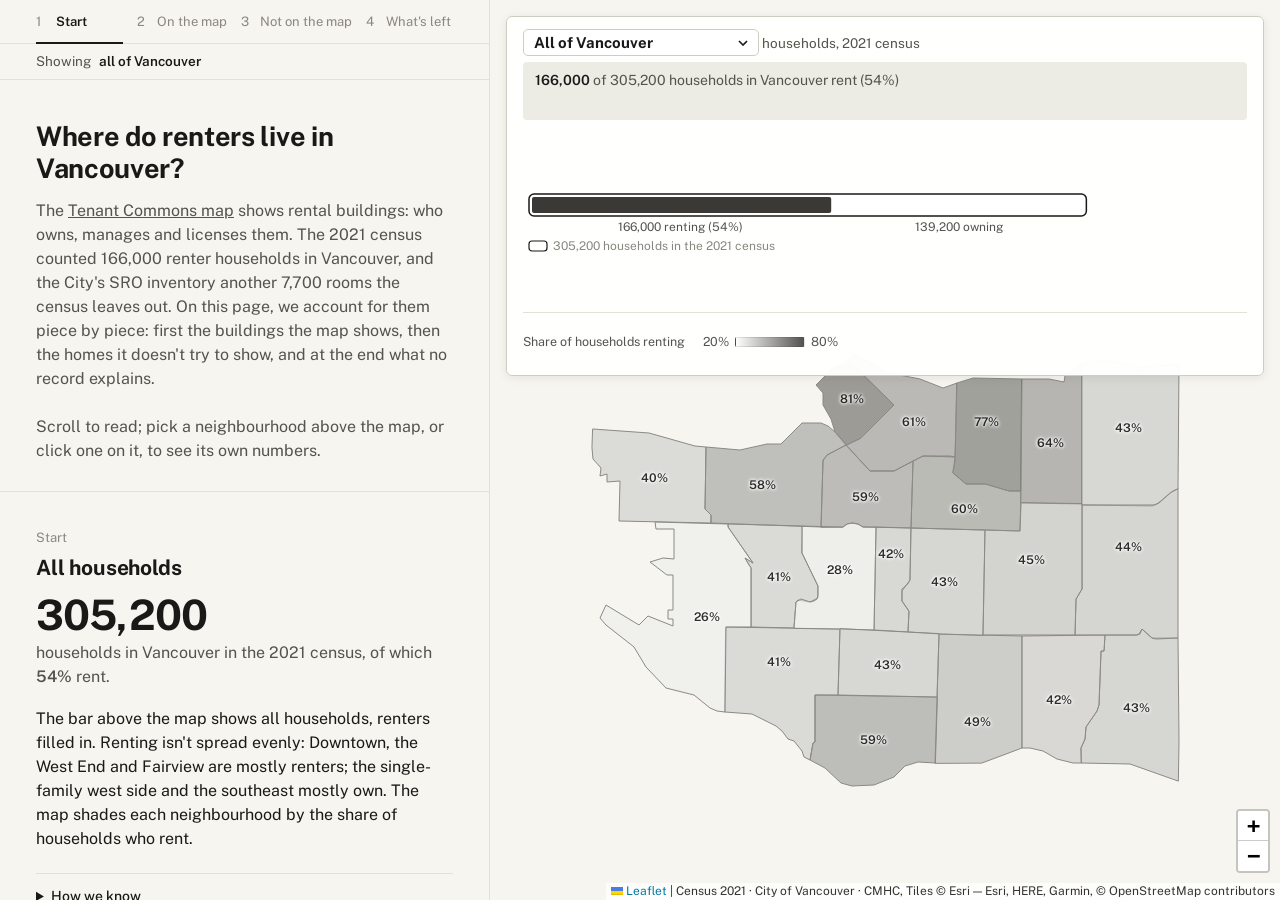
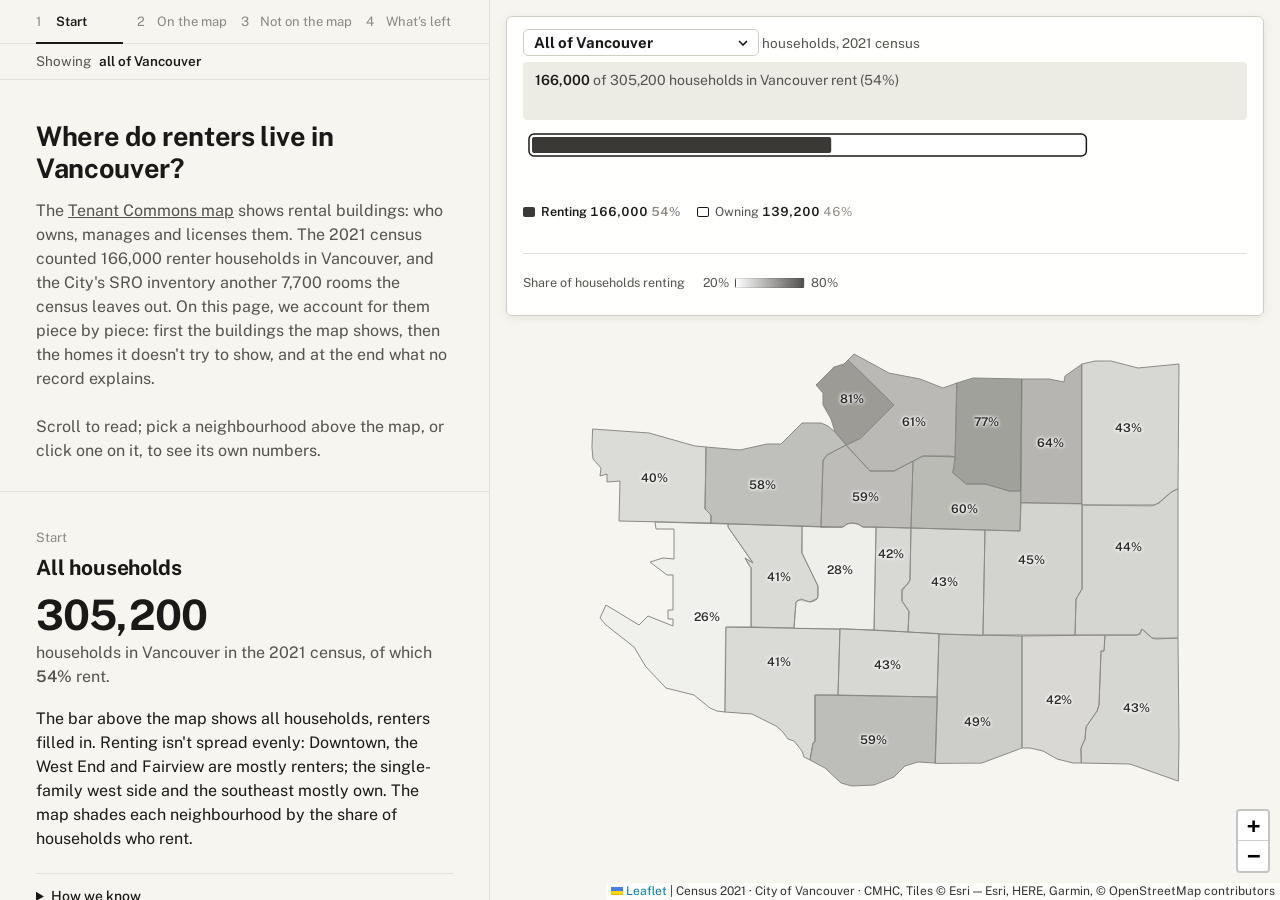
